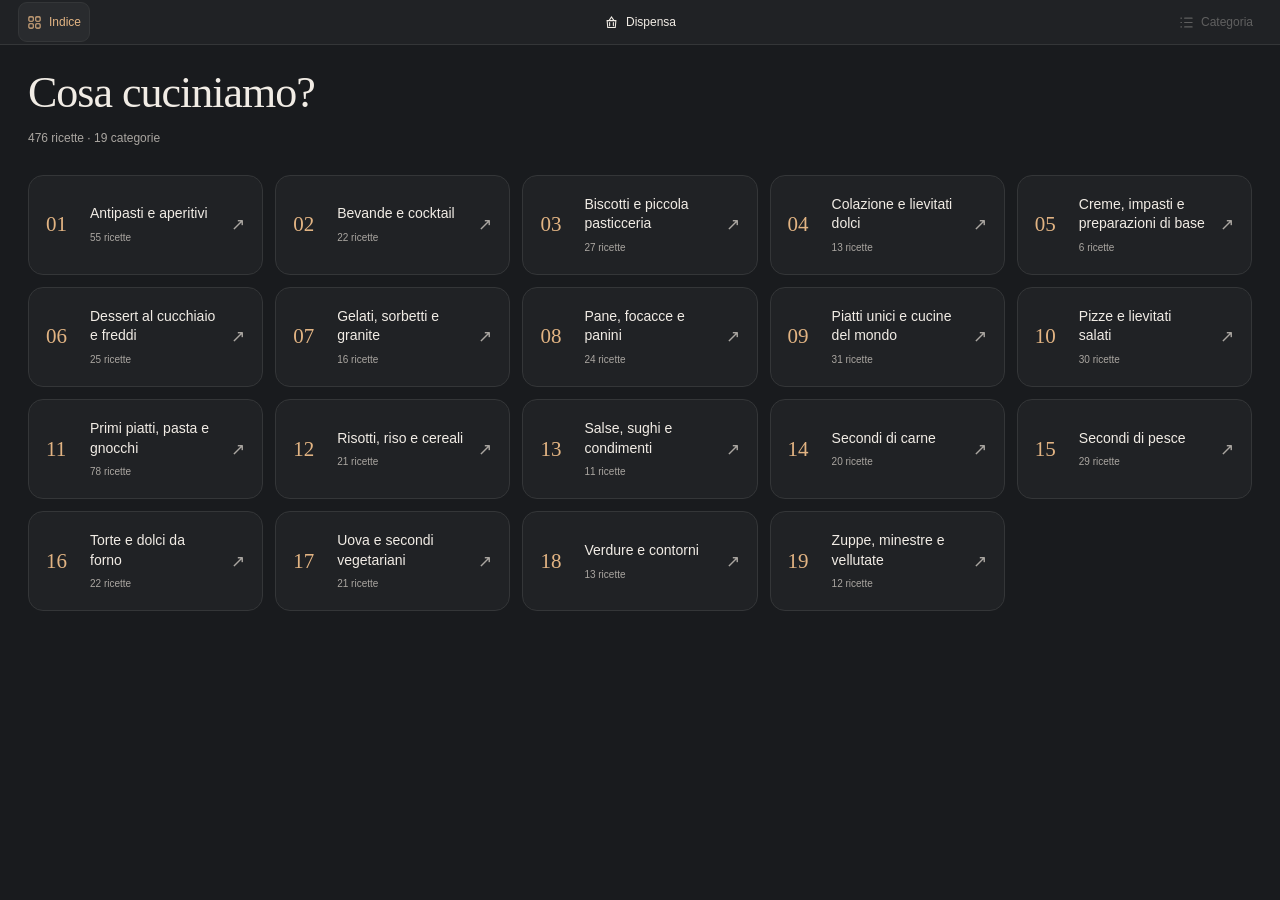
==== index.html @ 8f4fbf49 "Integrate 14 reviewed editorial histories into Sapore without changing photo mappings or recipes" ====
<!DOCTYPE html><html lang="it"><head><meta charset="utf-8"><meta name="viewport" content="width=device-width, initial-scale=1, viewport-fit=cover"><meta name="theme-color" content="#191b1e"><title>Sapore · Ricettario</title><style>
:root{color-scheme:dark;--ink:#f1ece5;--muted:#aaa6a1;--accent:#e2b483;--paper:#191b1e;--panel:#202225;--line:#343638;--soft:#292b2e}*{box-sizing:border-box}html,body{margin:0;min-height:100%;font-family:ui-sans-serif,-apple-system,BlinkMacSystemFont,"Segoe UI",sans-serif;color:var(--ink);background:var(--paper)}button,input{font:inherit}button{cursor:pointer}button,a,input{-webkit-tap-highlight-color:transparent;touch-action:manipulation}button:focus-visible,input:focus-visible,a:focus-visible{outline:2px solid var(--accent);outline-offset:4px}button:disabled{cursor:default;opacity:.3}[hidden],.hidden{display:none!important}a{color:inherit}
.app{max-width:1280px;margin:auto;min-height:100dvh}.top{position:sticky;top:0;z-index:20;background:var(--panel);border-bottom:1px solid var(--line);padding:4px max(18px,env(safe-area-inset-right)) 4px max(18px,env(safe-area-inset-left));padding-top:max(4px,env(safe-area-inset-top))}.headerActions{display:flex;align-items:center;justify-content:space-between;gap:12px}.top button{display:flex;align-items:center;justify-content:center;gap:7px;min-height:42px;padding:7px 11px;border:1px solid transparent;border-radius:9px;color:var(--ink);background:transparent;font-size:12px}.top button:hover,.top button[aria-pressed=true]{background:var(--soft);border-color:var(--line)}.top button[aria-pressed=true]{color:var(--accent)}.top button svg{width:15px;height:15px;flex-shrink:0}.stage{padding:20px max(28px,env(safe-area-inset-right)) max(28px,env(safe-area-inset-bottom)) max(28px,env(safe-area-inset-left))}.small,.notice{font-size:12px;line-height:1.6;color:var(--muted)}
.index{padding:12px 0}.indexTop{display:flex;align-items:center;justify-content:space-between;gap:14px}.index h2,.pantry h2,.story h2,.welcome h2{font-family:Georgia,"Times New Roman",serif;font-weight:400;line-height:1.1;letter-spacing:-1px;font-size:clamp(28px,4vw,44px);margin:0}.count{font-family:ui-sans-serif,system-ui,sans-serif;font-size:11px;color:var(--muted);letter-spacing:0;white-space:nowrap;margin-left:8px}.categoryIntro{margin:12px 0 26px}.categoryGrid{display:grid;grid-template-columns:repeat(auto-fit,minmax(220px,1fr));gap:12px}.categoryCard{display:flex;align-items:center;gap:14px;min-height:100px;padding:19px 17px;border:1px solid var(--line);border-radius:15px;background:var(--panel);color:var(--ink);text-align:left}.categoryCard:hover{background:var(--soft);border-color:#78614b}.catNumber{flex:0 0 30px;color:var(--accent);font-family:Georgia,serif;font-size:21px}.catLabel{flex:1;font-size:14px;line-height:1.4;font-weight:500}.categoryCard small{display:block;margin-top:7px;color:var(--muted);font-size:10px;font-weight:400}.catArrow{font-size:17px;color:var(--muted)}.indexTop button{border:1px solid var(--line);background:var(--panel);color:var(--ink);border-radius:9px;min-height:42px;padding:8px 12px;font-size:12px}.search{width:100%;margin:20px 0 14px;border:1px solid var(--line);border-radius:11px;padding:13px 15px;min-height:44px;font-size:14px;color:var(--ink);background:var(--panel)}input::placeholder{color:var(--muted)}.results{display:grid;grid-template-columns:repeat(2,minmax(0,1fr));gap:8px}.results button{display:flex;justify-content:space-between;align-items:center;gap:12px;min-height:49px;padding:13px 15px;text-align:left;border:1px solid var(--line);border-radius:11px;background:var(--panel);color:var(--ink);font-size:13px;line-height:1.45}.results button:hover{background:var(--soft);border-color:#78614b}.results button span{color:var(--accent);font-size:20px}
.recipeNav{display:grid;grid-template-columns:minmax(0,1fr) auto minmax(0,1fr);gap:10px;align-items:center;margin:0 0 22px}.recipeNav button{display:flex;align-items:center;gap:10px;min-width:0;min-height:42px;border:1px solid var(--line);border-radius:10px;background:var(--panel);color:var(--ink);padding:6px 11px;text-align:left}.recipeNav button:last-child{justify-content:flex-end;text-align:right}.recipeNav button:hover:not(:disabled){background:var(--soft);border-color:#78614b}.navArrow{font-size:20px;color:var(--accent)}.navText{min-width:0}.recipeNav small{display:block;font-size:9px;color:var(--muted)}.recipeNav strong{display:block;font-size:11px;font-weight:500;overflow:hidden;white-space:nowrap;text-overflow:ellipsis;margin-top:3px}.recipePosition{font-size:10px;color:var(--muted);white-space:nowrap;font-variant-numeric:tabular-nums}
.recipe{display:grid;grid-template-columns:minmax(0,1.6fr) minmax(290px,1fr);gap:40px;padding:12px 8px 0;align-items:start}.recipeMain{grid-column:1;grid-row:1;min-width:0}.recipeAside{grid-column:2;grid-row:1;min-width:0}.recipeHeader{padding:2px 0 22px;margin-bottom:22px;border-bottom:1px solid var(--line)}.category{font-size:10px;letter-spacing:.15em;text-transform:uppercase;color:var(--accent);font-weight:500;line-height:1.5}.recipeHeader h2{font-family:Georgia,"Times New Roman",serif;font-size:clamp(31px,3.2vw,43px);font-weight:400;line-height:1.08;letter-spacing:-1.3px;margin:12px 0 18px;overflow-wrap:break-word;text-wrap:balance}.recipeFacts{display:flex;flex-wrap:wrap;gap:6px 15px;font-size:11px;line-height:1.55}.actions{display:flex;gap:6px;flex-wrap:wrap;margin-top:15px}.actions button,.actions a{display:inline-flex;align-items:center;justify-content:center;min-height:36px;border:1px solid var(--line);border-radius:8px;background:transparent;color:var(--muted);padding:6px 9px;font-size:10px;text-decoration:none}.actions button:hover,.actions a:hover{background:var(--soft);color:var(--ink)}.ingredients{background:var(--panel);border:1px solid var(--line);padding:20px 23px;border-radius:16px}.recipe h3{font-size:13px;font-weight:500;margin:0 0 17px;padding-bottom:13px;border-bottom:1px solid var(--line)}.ing{border-bottom:1px solid var(--line);padding:11px 0;font-size:13px;line-height:1.55;overflow-wrap:break-word}.ing:last-child{border:0}.ingQuantity{color:var(--accent);font-weight:550;font-variant-numeric:tabular-nums}.ingSection{font-size:10px;letter-spacing:.09em;text-transform:uppercase;color:var(--accent);margin:23px 0 6px;padding-bottom:8px;border-bottom:1px solid #6c5946;font-weight:500;line-height:1.5}.ingSection:first-of-type{margin-top:12px}.step{display:grid;grid-template-columns:26px minmax(0,1fr);gap:12px;align-items:start;font-size:14px;line-height:1.65;margin-bottom:18px;break-inside:avoid}.step:last-child{margin-bottom:0}.step i{display:grid;place-items:center;width:25px;height:25px;border:1px solid #76624d;border-radius:50%;color:var(--accent);font-size:10px;font-style:normal;font-weight:400;margin-top:1px}.step span{overflow-wrap:break-word}.photo{margin-top:28px;overflow:hidden;border-radius:13px;background:var(--soft)}.imageWrap{position:relative;width:100%;aspect-ratio:2.6 / 1;overflow:hidden}.photo img{position:absolute;inset:0;width:100%;height:100%;object-fit:cover;object-position:center 48%;display:block}.emptyPhoto{height:100%;display:flex;align-items:center;justify-content:center;padding:20px;background:linear-gradient(135deg,#292b2e,#202225)}.emptyPhoto a{font-size:12px;color:var(--muted);line-height:1.6;text-align:center;text-decoration-thickness:1px;text-underline-offset:4px}.noPhoto .imageWrap{aspect-ratio:auto;min-height:100px}.noPhoto .emptyPhoto{min-height:100px;padding-bottom:35px}.imageWrap .photoCredit{position:absolute;right:9px;bottom:9px;max-width:calc(100% - 18px);padding:5px 8px;background:#111214bf;border-radius:5px;color:#fff;font-size:9px;line-height:1.4;text-align:right}.photoCredit a{color:inherit;text-decoration:none}
.pantry{background:var(--panel);border:1px solid var(--line);border-radius:17px;padding:clamp(18px,3vw,32px)}.pantry h2{margin-bottom:13px}.pantry input{min-width:0;width:min(75%,460px);border:1px solid var(--line);border-radius:10px;padding:12px;min-height:44px;background:var(--paper);color:var(--ink)}.pantry button{min-height:44px;border:1px solid var(--line);border-radius:10px;padding:10px 13px;background:var(--soft);color:var(--ink);font-size:12px}.pantry #addIngredient{background:var(--accent);color:#191b1e;border-color:var(--accent)}.pantry .match{display:block;width:100%;text-align:left;margin-top:8px;background:var(--paper);color:var(--ink);min-height:48px;line-height:1.5}.pantry .match:hover{background:var(--soft)}.pantry .pill{display:inline-block;color:var(--accent);margin:3px;padding:7px 10px;font-size:12px}.story,.welcome{display:flex;flex-direction:column;align-items:center;justify-content:center;min-height:60dvh;text-align:center;padding:30px;background:var(--panel);border:1px solid var(--line);border-radius:17px;gap:14px}.story p,.welcome p{max-width:600px;font-size:14px;line-height:1.7;color:var(--muted)}.story button,.story a,.primaryButton{min-height:42px;background:var(--soft);color:var(--ink);border:1px solid var(--line);border-radius:10px;padding:10px 14px;text-decoration:none;font-size:12px}
@media(max-width:760px){.stage{padding:14px max(14px,env(safe-area-inset-right)) max(24px,env(safe-area-inset-bottom)) max(14px,env(safe-area-inset-left))}.top{padding-left:max(10px,env(safe-area-inset-left));padding-right:max(10px,env(safe-area-inset-right))}.index h2{font-size:31px}.indexTop{flex-wrap:wrap}.categoryIntro{margin:11px 0 20px}.categoryGrid{grid-template-columns:repeat(2,minmax(0,1fr));gap:9px}.categoryCard{display:grid;grid-template-columns:minmax(0,1fr) auto;align-items:start;gap:9px;padding:14px;min-height:126px;border-radius:13px}.catNumber{grid-column:1;font-size:21px}.catLabel{grid-column:1/-1;grid-row:2;font-size:12px}.catArrow{grid-column:2;grid-row:1;font-size:16px}.categoryCard small{font-size:10px;margin-top:5px}.results{grid-template-columns:1fr}.recipe{display:flex;flex-direction:column;gap:25px;padding:7px 4px 0}.recipeAside,.recipeMain{width:100%}.recipeHeader{padding:0 0 20px;margin-bottom:21px}.recipeHeader h2{font-size:36px;margin:11px 0 16px;letter-spacing:-1px;text-wrap:initial}.recipeFacts{font-size:12px;gap:6px 13px}.ingredients{padding:20px}.ing{font-size:14px;padding:12px 0}.recipe h3{font-size:14px}.step{font-size:15px;line-height:1.65;margin-bottom:21px}.recipeNav{gap:7px;margin-bottom:17px}.recipeNav button{padding:6px 9px;gap:6px}.recipeNav strong{font-size:10px}.recipeNav small{font-size:9px}.navArrow{font-size:18px}.recipePosition{font-size:9px}.imageWrap{aspect-ratio:1.25 / 1}.photo{margin-top:25px}.actions button,.actions a{min-height:40px;font-size:11px;padding:7px 11px}.pantry h2{font-size:30px}}
@media(prefers-reduced-motion:no-preference){button,a{transition:background .15s,border-color .15s}}

/* Compact Notte navigation and recipe header. */
.headerActions{display:grid;grid-template-columns:repeat(3,minmax(0,1fr));gap:4px}.headerActions #indexToggle{justify-self:start}.headerActions #pantryToggle{justify-self:center}.headerActions #categoryToggle{justify-self:end}.top{padding-bottom:2px;padding-top:max(2px,env(safe-area-inset-top))}.top button{padding:5px 8px;min-height:40px}.stage{padding-top:12px}.recipeNav{margin-bottom:12px}.recipe{padding-top:4px}.recipeHeader{padding:0 0 14px;margin-bottom:14px}.recipeHeader h2{margin:8px 0 12px}.step{padding-bottom:16px;margin-bottom:16px;border-bottom:1px solid var(--line)}.step:last-child{border-bottom:0;padding-bottom:0;margin-bottom:0}
@media(max-width:760px){.stage{padding-top:10px}.recipeNav{margin-bottom:12px}.recipe{padding-top:0;gap:22px}.recipeHeader{padding-bottom:14px;margin-bottom:15px}.recipeHeader h2{margin:8px 0 12px;font-size:34px}.step{padding-bottom:18px;margin-bottom:18px}.top button{font-size:12px;gap:5px;padding:5px 6px}}

@media print{@page{size:A4 landscape;margin:10mm}:root{color-scheme:light;--ink:#202125;--muted:#505050;--accent:#6c451f;--paper:#fff;--panel:#fff;--line:#ddd;--soft:#fff}html,body,.app,.stage{background:#fff!important;color:#202125!important;min-height:0!important;height:auto!important;overflow:visible!important}.top,.recipeNav,.actions,.photoCredit{display:none!important}.stage{padding:0!important}.recipe{display:grid!important;grid-template-columns:minmax(0,1.6fr) minmax(0,1fr)!important;gap:8mm;padding:0!important}.recipeAside{grid-column:2!important;grid-row:1!important}.recipeMain{grid-column:1!important;grid-row:1!important}.recipeHeader h2{font-size:25px}.ingredients{padding:4mm}.step{font-size:11px;margin-bottom:4mm;break-inside:avoid}.step i{width:21px;height:21px}.ing{font-size:11px;padding:5px 0}.recipe h3{font-size:12px}.photo{max-height:65mm;break-inside:avoid}.imageWrap{height:60mm;aspect-ratio:auto}.photo img{object-fit:contain}.noPhoto{display:none}}

/* Reading order: phone title/photo/ingredients; tablet left card/right method. */
.recipe{grid-template-columns:minmax(0,1fr) minmax(0,1.45fr);gap:32px}.recipeAside{grid-column:1;grid-row:1;display:flex;flex-direction:column}.recipeMain{grid-column:2;grid-row:1}.recipeAside .recipeHeader{order:0}.recipeAside .ingredients{order:1}.recipeAside .photo{order:2;margin-top:20px}.recipeAside .imageWrap{aspect-ratio:4 / 3}.recipeAside .noPhoto .imageWrap{aspect-ratio:auto}.recipeHeader h2{font-size:clamp(30px,3vw,40px)}
@media(min-width:761px) and (max-width:1100px){.stage{padding-left:22px;padding-right:22px}.recipe{grid-template-columns:minmax(0,0.9fr) minmax(0,1.35fr);gap:26px;padding-left:0;padding-right:0}.recipeHeader h2{font-size:32px;line-height:1.08}.recipeFacts{font-size:11px;gap:5px 12px}.ingredients{padding:16px 18px}.ing{padding:9px 0;font-size:13px}.step{font-size:14px;line-height:1.6;gap:10px}.recipeAside .photo{margin-top:16px}.recipeAside .imageWrap{aspect-ratio:16 / 10}}
@media(max-width:760px){.recipe{gap:22px}.recipeAside .recipeHeader{order:0}.recipeAside .photo{order:1;margin:0 0 16px}.recipeAside .ingredients{order:2}.recipeAside .imageWrap{aspect-ratio:4 / 3}.recipeAside .noPhoto .imageWrap{aspect-ratio:auto}.recipeHeader h2{font-size:34px}.categoryCard .catNumber,.categoryCard .catArrow{display:none}.categoryCard{display:flex;align-items:center;min-height:84px;padding:15px}.categoryCard .catLabel{font-size:13px;line-height:1.4}.categoryCard small{margin-top:7px;font-size:11px}}
@media print{.recipe{grid-template-columns:minmax(0,1fr) minmax(0,1.45fr)!important}.recipeAside{grid-column:1!important}.recipeMain{grid-column:2!important}.recipeAside .photo{order:2}.recipeAside .ingredients{order:1}}
</style></head><body><div class="app" id="app"><header class="top"><nav class="headerActions" aria-label="Navigazione principale"><button id="indexToggle" aria-pressed="false"><svg viewBox="0 0 24 24" fill="none" stroke="currentColor" stroke-width="1.7" aria-hidden="true"><rect x="3" y="3" width="7" height="7" rx="1.5"/><rect x="14" y="3" width="7" height="7" rx="1.5"/><rect x="3" y="14" width="7" height="7" rx="1.5"/><rect x="14" y="14" width="7" height="7" rx="1.5"/></svg>Indice</button><button id="pantryToggle" aria-pressed="false"><svg viewBox="0 0 24 24" fill="none" stroke="currentColor" stroke-width="1.7" stroke-linecap="round" aria-hidden="true"><path d="M5 9h14l-1 11H6L5 9Z M8 9l4-6 4 6 M9 12v5 M15 12v5"/></svg>Dispensa</button><button id="categoryToggle" aria-label="Torna alla categoria" disabled><svg viewBox="0 0 24 24" fill="none" stroke="currentColor" stroke-width="1.7" stroke-linecap="round" aria-hidden="true"><path d="M9 5h12M9 12h12M9 19h12M3 5h1M3 12h1M3 19h1"/></svg>Categoria</button></nav></header><main id="stage" class="stage" aria-live="polite"></main></div>
<script>const RECIPES=[{"id":"GZ-03895","name":"Albicocche in sfoglia","category":"Antipasti e aperitivi","serves":"6 pezzi","prep":"10 min","cook":"18 min","rest":"","ingredients":["Albicocche 6","pasta sfoglia rotonda 230 g","scamorza 30 g.\nPER FINIRE: tuorlo 1","latte intero 10 g","semi di lino 1 cucchiaino","pepe rosa in grani 1 cucchiaino."],"steps":["Tagliare la scamorza a cubetti. Lavare le albicocche, asciugarle, dividerle a metà e togliere il nocciolo.","Ricavare sei dischi di pasta sfoglia di circa 10 cm di diametro.","Sistemare metà albicocca al centro di ogni disco, riempire la cavità con scamorza e richiudere con l'altra metà.","Avvolgere ciascun frutto nella sfoglia sigillando le giunzioni, disporre su una teglia con carta forno e spennellare con tuorlo e latte.","Praticare piccoli fori in superficie, cospargere con semi di lino e pepe rosa e cuocere in forno statico a 200 °C per 15–18 minuti, fino a doratura."],"photo":"","source":"https://www.giallozafferano.com/recipes/apricots-in-puff-pastry.html","pdfPage":10,"description":"Un antipasto accattivante e insolito che racchiude al suo interno un segreto di formaggio filante... lasciatevi stupire dalle albicocche in sfoglia!"},{"id":"GZ-00002","name":"Antipasto crudo e avocado","category":"Antipasti e aperitivi","serves":"12 pezzi","prep":"15 min","cook":"15 min","rest":"","ingredients":["Avocado sodi 2","farina di ceci 50 g","farina 00 50 g","lievito istantaneo salato 1/4 cucchiaino","acqua 120 g","sale 5 g","prosciutto crudo 12 fette","marmellata di arance 2 cucchiai."],"steps":["Riunire le due farine, il lievito e il sale; incorporare l’acqua a filo lavorando con una frusta fino a ottenere una pastella uniforme.","Cuocere dodici piccoli blinis in padella antiaderente, circa 2–3 minuti per lato, e tenerli da parte.","Tagliare gli avocado a fettine sottili; per ogni pezzo sovrapporre e avvolgere circa dieci fettine formando una rosa.","Disporre su ogni blinis una fetta di prosciutto e una rosa di avocado. Servire con la marmellata di arance leggermente lavorata."],"photo":"","source":"https://ricette.giallozafferano.it/Antipasto-crudo-e-avocado.html","pdfPage":11,"description":"Stuzzicate l'appetito dei vostri ospiti con un accattivante finger food dai sapori esotici che li conquisterà al primo morso: antipasto crudo e avocado!"},{"id":"GZ-00003","name":"Arancini al ragù bianco","category":"Antipasti e aperitivi","serves":"12 pezzi","prep":"60 min","cook":"45 min","rest":"raffreddamento riso circa 2 ore","ingredients":["RISO: riso Vialone Nano 500 g","acqua 1200 g","caciocavallo grattugiato 100 g","burro 30 g","zafferano 0,45 g","sale fino q.b.\nRAGÙ: manzo macinato 50 g","maiale macinato 50 g","piselli 80 g","sedano 1 costa","carota 1","cipolla dorata 1","Parmigiano Reggiano 50 g","vino bianco 40 g","olio EVO, sale e pepe q.b.\nRIPIENO: caciocavallo a cubetti 50 g.\nPASTELLA: farina 00 200 g","acqua fredda 340 g","sale 1 pizzico.\nPANATURA: pangrattato q.b.","olio di arachidi q.b."],"steps":["Lessare il riso nell'acqua salata fino ad assorbimento; condirlo con zafferano sciolto in poca acqua calda, burro e caciocavallo grattugiato.","Stendere il riso su un vassoio, coprirlo e lasciarlo raffreddare completamente per circa due ore.","Rosolare sedano, carota e cipolla tritati; unire le carni, sfumare con il vino e cuocere dolcemente. A metà cottura aggiungere i piselli; alla fine incorporare il Parmigiano e raffreddare.","Con le mani inumidite formare una cavità nel riso, inserire ragù e cubetti di caciocavallo, richiudere e modellare a punta.","Mescolare farina, acqua fredda e sale in una pastella liscia. Rivestire ogni arancino e poi passarlo nel pangrattato.","Friggere pochi pezzi per volta in olio a circa 170 °C, scolare su carta assorbente e servire caldi."],"photo":"","source":"https://www.giallozafferano.com/recipes/white-ragu-arancini.html","pdfPage":12,"description":"La newsletter presenta questo piatto, ma non ne conserva una descrizione completa. La fonte è disponibile tramite il collegamento qui sotto"},{"id":"GZ-00005","name":"arancini di riso","category":"Antipasti e aperitivi","serves":"Circa 12 arancini","prep":"60 min","cook":"50 min","rest":"Circa 2 h di raffreddamento del riso","ingredients":["Riso Vialone Nano 500 g","Acqua 1,25 l, per il riso","Caciocavallo stagionato grattugiato 100 g","Burro 30 g","Zafferano 0,15 g","Sale grosso 1 cucchiaio","Carne macinata di maiale 150 g, per il ragù","Passata di pomodoro 200 g","Piselli 80 g","Cipolla bianca 50 g","Vino rosso 50 g","Olio extravergine d’oliva q.b.","Sale fino q.b.","Pepe nero q.b.","Caciocavallo fresco 50 g, per il ragù","Prosciutto cotto 120 g, per il ripieno bianco","Mozzarella 120 g, per il ripieno bianco","Farina 00 200 g, per la pastella","Acqua 350 g, per la pastella","Sale fino 1 pizzico, per la pastella","Pangrattato 200 g","Olio di semi 3 l, per friggere"],"steps":["Cuoci il riso in acqua salata finché il liquido viene assorbito; verso fine cottura unisci lo zafferano.","Manteca con burro e caciocavallo stagionato, poi stendi su un vassoio e fai raffreddare completamente.","Per il ragù, rosola cipolla e macinato nell’olio, sfuma col vino, aggiungi passata e piselli e cuoci finché il sugo è denso.","Taglia a cubetti mozzarella, prosciutto e caciocavallo fresco.","Con mani inumidite forma cavità in porzioni di riso; farcisci metà con prosciutto e mozzarella e metà con ragù e caciocavallo.","Chiudi bene e modella i pezzi; prepara una pastella fluida con farina, acqua e un pizzico di sale.","Immergi gli arancini nella pastella, ricoprili di pangrattato e friggi pochi pezzi alla volta a 160–170 °C fino a doratura."],"photo":"https://commons.wikimedia.org/wiki/Special:FilePath/Arancini_.jpg","source":"https://www.giallozafferano.com.br/receitas/Arancini-de-arroz.html","pdfPage":13,"description":"La newsletter presenta questo piatto, ma non ne conserva una descrizione completa. La fonte è disponibile tramite il collegamento qui sotto","photoCreditUrl":"https://commons.wikimedia.org/wiki/File:Arancini_.jpg","photoAuthor":"AndreaTartaglia","photoLicense":"CC BY-SA 4.0","photoIllustrative":true},{"id":"GZ-00076","name":"Arancini di riso al pistacchio","category":"Antipasti e aperitivi","serves":"12 arancini","prep":"Non precisato nella fonte consultata","cook":"Risotto circa 18-20 min; frittura a 170 °C (durata non precisata)","rest":"","ingredients":["Risotto: riso Carnaroli 300 g | scalogno 50 g | olio EVO 30 g | vino bianco 50 g | brodo vegetale 800 g | zafferano 1 bustina | Grana Padano DOP 65 g | sale e pepe q.b. || Ripieno: burro 15 g | farina 00 15 g | latte intero 150 g | noce moscata e sale q.b. | granella di pistacchi 30 g | caciocavallo 55 g || Panatura/frittura: farina 00 130 g | acqua 195 g | pangrattato 150 g | olio di arachide 800 g | sale q.b. || Finitura: farina di pistacchi 10 g"],"steps":["Preparare il brodo e tenerlo caldo. Ammorbidire lo scalogno tritato nell'olio, tostare il riso e sfumare con il vino. | 2. Cuocere il risotto aggiungendo il brodo gradualmente; verso la fine incorporare lo zafferano sciolto in poco brodo e il Grana. Stendere il riso su un vassoio e raffreddarlo completamente. | 3. Per il ripieno, ottenere una besciamella densa con burro, farina e latte caldo, insaporendo con sale e noce moscata; farla raffreddare. | 4. Dividere il caciocavallo in piccoli cubetti. Appiattire circa 75 g di riso per pezzo e inserire al centro besciamella, pistacchi tritati e formaggio. Chiudere con cura formando 12 sfere. | 5. Mescolare farina, acqua e sale per ottenere una pastella fluida e omogenea; passarvi gli arancini e rivestirli di pangrattato. | 6. Friggere pochi pezzi per volta in olio di arachide a circa 170 °C fino a doratura; sgocciolare su carta assorbente. | 7. Terminare con farina di pistacchi e servire caldi."],"photo":"","source":"https://ricette.giallozafferano.it/Arancini-di-riso-al-pistacchio.html","pdfPage":14,"description":"Gli arancini di riso al pistacchio sono una variante del classico street food siciliano con una fragrante panatura dorata e un cuore avvolgente e cremoso!"},{"id":"GZ-00078","name":"Arancini di spaghetti","category":"Antipasti e aperitivi","serves":"20 arancini","prep":"60 min","cook":"60 min","rest":"","ingredients":["Pasta: spaghetti 500 g","burro 35 g","tuorli 3","Grana Padano DOP 250 g","zafferano 1 bustina","olio EVO q.b.","sale q.b.","pepe q.b. Ragù: burro 25 g","manzo macinato 200 g","cipolla bianca 1/2","olio EVO q.b.","pepe q.b.","piselli surgelati 100 g","concentrato di pomodoro 40 g","sale q.b.","scamorza 100 g","vino rosso 100 ml. Pastella: pangrattato 500 g","farina 00 150 g","acqua 360 g","sale 1 pizzico. Frittura: olio di arachidi q.b."],"steps":["Per il ragù, stufare la cipolla nel burro e olio, rosolare la carne, sfumare con il vino e aggiungere il concentrato diluito; cuocere circa venti minuti, poi unire i piselli e far raffreddare.","Lessare gli spaghetti, colorarli con zafferano sciolto in acqua di cottura, scolarli e raffreddarli.","Condirli con burro, Grana, tuorli, sale e pepe; tagliarli grossolanamente e farli rassodare in frigorifero, preferibilmente una notte.","Modellare porzioni di spaghetti a pallina, farcirle con ragù e cubetti di scamorza, quindi chiuderle e raffreddarle ancora dieci minuti.","Mescolare farina, acqua e sale per una pastella; passarvi gli arancini e poi nel pangrattato.","Friggere in olio caldo per circa 5-6 minuti, finché sono dorati, e scolare."],"photo":"https://www.giallozafferano.com.br/images/142-14218/arancini-de-espaguete_1200x800.jpg","source":"https://www.giallozafferano.com.br/receitas/arancini-de-espaguete.html","pdfPage":15,"description":"Gli arancini di spaghetti sono una gustosa alternativa ai classici arancini di riso, preparati con spaghetti e un gustoso ripieno di ragÄ± e scamorza. <http://ricette.giallozafferano.it/Arancini-di-spaghetti.html>"},{"id":"GZ-01802","name":"Asparagi in sfoglia con crudo","category":"Antipasti e aperitivi","serves":"4 persone","prep":"30 min","cook":"25 min","rest":"","ingredients":["Asparagi 800 g","Pasta sfoglia 250 g","Prosciutto crudo 8 fette","Grana Padano DOP a scaglie 30 g","Uova 1."],"steps":["Eliminare le estremità dure degli asparagi e pulire i gambi. Legarli a mazzetto e lessarli in acqua salata per 8–10 minuti, lasciandoli ancora consistenti. Scolare e asciugare.","Stendere la sfoglia e tagliarla in otto strisce larghe circa tre centimetri.","Distribuire le scaglie di Grana sulle fette di prosciutto e avvolgerle attorno agli asparagi.","Arrotolare su ogni porzione una striscia di sfoglia a spirale. Spennellare con l’uovo sbattuto.","Disporre su teglia foderata e cuocere nel forno preriscaldato a 392 °F per circa 15 minuti, finché la sfoglia è dorata. Servire caldi."],"photo":"https://www.giallozafferano.com/images/313-31394/asparagus-in-puff-pastry-with-prosciutto_780x520_wm.jpg","source":"https://www.giallozafferano.com/recipes/asparagus-in-puff-pastry-with-prosciutto.html","pdfPage":16,"description":"La newsletter presenta questo piatto, ma non ne conserva una descrizione completa. La fonte è disponibile tramite il collegamento qui sotto"},{"id":"GZ-01463","name":"Avocado, uova e salmone","category":"Antipasti e aperitivi","serves":"4 persone","prep":"3 min","cook":"10 min","rest":"","ingredients":["Avocado 2","uova medie 4","salmone affumicato 90 g","erba cipollina 6 steli","lime 1","sale fino q.b.","pepe nero q.b.","pepe rosa in grani q.b.","olio EVO q.b."],"steps":["Grattugiare la scorza del lime, tritare l'erba cipollina e tenere da parte.","Dividere gli avocado a metà, togliere il nocciolo e irrorare la polpa con succo di lime; incidere la polpa con un coltellino.","Disporre una porzione di salmone affumicato su ogni mezzo avocado e insaporire con sale, pepe e scorza di lime.","Scaldare poco olio in padella e cuocere le uova al tegamino per circa 2–3 minuti, mantenendo i tuorli interi.","Adagiare un uovo su ogni mezzo avocado e completare con pepe rosa ed erba cipollina; servire subito."],"photo":"https://www.giallozafferano.com/images/328-32820/avocado-eggs-and-salmon_780x520_wm.jpg","source":"https://www.giallozafferano.com/recipes/avocado-eggs-and-salmon.html","pdfPage":17,"description":"Una sfiziosa ricetta per il brunch che può diventare anche un originale antipasto, ideale per fare il pieno di gusto ed energie: avocado, uova e salmone!"},{"id":"GZ-01477","name":"Baccalà in pastella","category":"Antipasti e aperitivi","serves":"4 persone","prep":"10 min","cook":"10 min","rest":"15 min per raffreddare farina e ciotola","ingredients":["Baccalà dissalato 1 filetto","Farina 00 fredda 300 g","Birra ghiacciata 300 g","Paprika dolce 1 cucchiaino","Sale fino ½ cucchiaino","Pepe nero q.b.","Per la salsa: maionese 50 g","Ketchup 30 g","Senape 1 cucchiaino","Cetriolini sottaceto 2","Tabasco® q.b."],"steps":["Mettere per 15 minuti in congelatore la ciotola e la farina, così da mantenerle ben fredde.","Preparare la salsa amalgamando maionese, ketchup, cetriolini tritati, senape, un poco del liquido dei cetriolini e Tabasco; conservarla a parte.","Privare il baccalà dissalato della pelle e tagliarlo in cubi di circa 4 cm.","Mescolare farina, sale, pepe e paprika; versare lentamente la birra molto fredda, lavorando con una frusta fino a ottenere una pastella liscia.","Scaldare l'olio per friggere a 180 °C, immergere pochi cubi alla volta nella pastella e friggerli per circa 5-8 minuti, finché dorati.","Scolare su carta assorbente, salare a piacere e servire subito con la salsa preparata."],"photo":"https://www.giallozafferano.it/images/234-23496/Baccala-in-pastella_450x300.jpg","source":"https://ricette.giallozafferano.it/Baccala-in-pastella.html","pdfPage":18,"description":"La newsletter presenta questo piatto, ma non ne conserva una descrizione completa. La fonte è disponibile tramite il collegamento qui sotto"},{"id":"GZ-01480","name":"Baccalà mantecato alla veneziana","category":"Antipasti e aperitivi","serves":"4 persone","prep":"30 min","cook":"30 min","rest":"","ingredients":["Stoccafisso già ammollato 800 g; Olio di semi di girasole 500 g; Alloro 2 foglie; Sale fino q.b.; Pepe nero q.b.\nPER GUARNIRE: Prezzemolo q.b.; Pepe nero q.b."],"steps":["Sciacquare più volte lo stoccafisso ammollato, eliminare le spine e tagliarlo in grossi pezzi.","Trasferirlo in una casseruola con l’alloro e acqua fredda sufficiente a coprirlo.","Portare a ebollizione, schiumare e cuocere per circa 30 minuti, finché il pesce tende a sfaldarsi.","Scolare bene e lavorare il pesce ancora caldo in planetaria con la frusta a velocità medio-bassa.","Versare l’olio di semi a filo, regolando sale e pepe; montare per circa 10 minuti fino a ottenere una crema soffice.","Formare quenelle e servire su crostini di pane o polenta, completando con prezzemolo e pepe."],"photo":"https://www.giallozafferano.es/images/3-350/Bacalao-a-la-crema-a-la-veneciana_1200x800.jpg","source":"https://www.giallozafferano.es/recetas/Bacalao-a-la-crema-a-la-veneciana.html","pdfPage":364,"description":"Il baccalà mantecato alla veneziana è un antipasto tipico, una crema di stoccafisso molto delicata, servita come con crostini di polpenta o pane!"},{"id":"GZ-02318","name":"Barchette di pane ripiene","category":"Antipasti e aperitivi","serves":"8 barchette","prep":"30 min","cook":"15 min (scheda fonte); 25 min (procedimento)","rest":"","ingredients":["Panini multicereali 8","uova 6","ricotta 40 g","Parmigiano Reggiano 20 g","erba cipollina q.b.","sale e pepe q.b.","olio EVO 3 cucchiai","pancetta 70 g","melanzana 140 g","prosciutto cotto 100 g","zucchine 200 g. Per spennellare: uovo 1."],"steps":["Tagliare la parte superiore dei panini e scavare la mollica, lasciando un fondo sufficientemente robusto.","Tagliare zucchina e melanzana a dadini; saltarle in padella con l’olio per circa 10 minuti e lasciarle raffreddare.","Sbattere le sei uova con ricotta, Parmigiano, erba cipollina, ortaggi raffreddati, prosciutto cotto e pancetta a dadini; regolare sale e pepe.","Riempire i panini con il composto senza eccedere con la parte liquida. Spennellare la superficie con l’uovo rimasto.","Cuocere in forno ventilato preriscaldato a circa 175 °C per 25 minuti, finché il ripieno risulta rappreso e dorato. Servire tiepidi o freddi."],"photo":"https://www.giallozafferano.com/images/315-31526/bread-boats-stuffed_780x520_wm.jpg","source":"https://www.giallozafferano.com/recipes/bread-boats-stuffed.html","pdfPage":19,"description":"Le barchette di pane ripiene sono una ricetta golosa e saporita, ottima come contorno o servita ad un aperitivo"},{"id":"GZ-00085","name":"Bicchierini di riso venere e spada","category":"Antipasti e aperitivi","serves":"10 bicchierini","prep":"15 min","cook":"40 min","rest":"","ingredients":["Riso Venere 200 g","pesce spada 250 g","scorza di limone 1","olio EVO q.b.","pepe nero q.b.","sale fino q.b. Crema: porri 100 g","zenzero fresco 20 g","basilico 15 g","olio EVO 30 g","sale fino q.b. Guarnizione: menta q.b.","olio EVO q.b."],"steps":["Lessare il riso Venere in abbondante acqua salata per circa quaranta minuti.","Tagliare porro e zenzero; farli insaporire in un pentolino con poco olio per alcuni minuti, poi frullare con basilico, 30 g d'olio e sale fino a una crema liscia.","Eliminare la pelle del pesce spada, ridurlo a dadini e saltarlo a fuoco vivo con olio per circa cinque minuti, aggiungendo scorza di limone, sale e pepe.","Scolare il riso e condirlo con poco olio e pepe.","In ciascun bicchierino disporre riso, crema di porro e basilico, dadini di spada e un secondo strato di riso; completare con olio e menta."],"photo":"https://www.giallozafferano.com/images/332-33215/venus-rice-and-swordfish-cups_1200x800.jpg","source":"https://www.giallozafferano.com/recipes/venus-rice-and-swordfish-cups.html","pdfPage":20,"description":"Affondate la forchetta strato dopo strato per andare alla scoperta di un conturbante gioco di sapori, aromi e colori... bicchierini di riso venere e spada!"},{"id":"GZ-00007","name":"Bocconcini di prugne e bacon","category":"Antipasti e aperitivi","serves":"8 bocconcini (circa 4 persone)","prep":"5 min","cook":"25 min","rest":"","ingredients":["Prugne secche denocciolate: 8 | Bacon: 8 fette | Salvia fresca: 8 foglie"],"steps":["Stendere le fette di bacon e collocare una prugna denocciolata a un'estremità di ciascuna. | 2. Arrotolare il bacon intorno alla frutta per formare otto involtini compatti. | 3. Disporli separati su una placca foderata di carta forno e cuocere in forno statico preriscaldato a 180 °C per circa 25 minuti, finché il bacon diventa dorato. | 4. Far riposare brevemente fuori dal forno e guarnire con una foglia di salvia per pezzo."],"photo":"https://www.giallozafferano.es/images/152-15269/bocaditos-de-ciruelas-y-bacon_1200x800.jpg","source":"https://ricette.giallozafferano.it/Bocconcini-di-prugne-e-bacon.html","pdfPage":21,"description":"Arrotolare e infornare: bastano due semplici mosse per portare in tavola un antipasto sfizioso dai sapori contrastanti... bocconcini di prugne e bacon!"},{"id":"GZ-00008","name":"Bocconcini di quinoa","category":"Antipasti e aperitivi","serves":"30 bocconcini","prep":"15 min","cook":"25 min (oltre alla cottura della quinoa)","rest":"","ingredients":["Quinoa: 150 g | Zucchine piccole: 2 | Uovo: 1 | Grana Padano DOP grattugiato: 50 g | Scorza grattugiata: 1 limone | Zenzero fresco grattugiato: quanto basta | Sale e pepe: quanto basta"],"steps":["Sciacquare la quinoa sotto acqua fredda per eliminare il retrogusto amaro. Lessarla in acqua leggermente salata secondo la confezione (indicativamente 15-20 minuti), quindi scolarla e raffreddarla. | 2. Grattugiare le zucchine e unirle in una terrina alla scorza di limone e a poco zenzero fresco. | 3. Aggiungere la quinoa cotta, il Grana e l'uovo. Regolare di sale e pepe e mescolare per ottenere un impasto uniforme. | 4. Distribuire circa 20 g di composto per stampino mini-muffin o pirottino piccolo, pressando leggermente. | 5. Cuocere in forno statico già caldo a 180 °C per circa 25 minuti (oppure ventilato a 160 °C per circa 20 minuti) e servire tiepido."],"photo":"https://www.giallozafferano.it/images/28-2817/Bocconcini-di-quinoa_780x520.jpg","source":"https://ricette.giallozafferano.it/Bocconcini-di-quinoa.html","pdfPage":22,"description":"I bocconcini di quinoa con zucchine, zenzero e parmigiano sono un antipasto sfizioso e veloce da preparare, perfetto da gustare nei mesi estivi"},{"id":"GZ-00009","name":"Bocconcini di sfoglia con formaggio e miele","category":"Antipasti e aperitivi","serves":"20 pezzi","prep":"20 min","cook":"10 min","rest":"","ingredients":["Pasta sfoglia tonda: 230 g | Caprino: 80 g | Miele di castagno: 60 g | Timo: q.b. | Olio extravergine di oliva: q.b. | Sale fino e pepe nero: q.b. | Tuorlo: 1 | Latte intero: 1 cucchiaio"],"steps":["Rendere cremoso il caprino mescolandolo con poco olio, sale e pepe.","Dalla sfoglia ricavare 40 dischetti di 3,5 cm; sistemarne 20 su una teglia con carta forno.","Con un coppapasta da 2,5 cm svuotare gli altri 20 dischetti, ottenendo anelli; bucherellare i fondi.","Sbattere tuorlo e latte, spennellare i fondi e sovrapporre a ciascuno un anello.","Distribuire un cucchiaino di caprino al centro di ogni bocconcino; cuocere a 200 °C in forno statico per 10 minuti.","Lasciar intiepidire; aromatizzare il miele con foglioline di timo e distribuirlo al momento del servizio."],"photo":"https://www.giallozafferano.it/images/206-20639/Bocconcini-di-sfoglia-con-formaggio-e-miele_780x520_wm.jpg","source":"https://ricette.giallozafferano.it/Bocconcini-di-sfoglia-con-formaggio-e-miele.html","pdfPage":23,"description":"Un grazioso finger food in perfetto equilibrio fra dolce e salato, ideale per stuzzicare l'appetito... bocconcini di sfoglia con formaggio e miele!"},{"id":"GZ-03967","name":"brandacujun","category":"Antipasti e aperitivi","serves":"4 persone","prep":"20 min","cook":"1 h 30 min","rest":"","ingredients":["Stoccafisso già ammollato 600 g","patate 300 g","olio EVO 100 g","aglio 1 spicchio","prezzemolo 15 g","scorza di limone 1","sale fino q.b.","pepe bianco q.b."],"steps":["Tagliare lo stoccafisso ammollato e le patate sbucciate in pezzi grossi; tritare il prezzemolo.","Mettere pesce e patate in acqua fredda e cuocere per 30–40 minuti, eliminando la schiuma che affiora.","Scolare, lasciar intiepidire, togliere pelle e lische e sfaldare il pesce.","Scaldare una parte dell'olio con l'aglio tritato; aggiungere stoccafisso, patate e prezzemolo.","Coprire e cuocere dolcemente per circa un'ora, scuotendo e ruotando la casseruola ogni 5–7 minuti e versando l'olio restante poco alla volta.","Quando il composto è mantecato, regolare di sale e pepe e completare con la scorza di limone. Servire anche su crostoni."],"photo":"","source":"https://www.giallozafferano.es/recetas/brandacujun.html","pdfPage":865,"description":"Ricetta recuperata e verificata nel ricettario personale; ingredienti e procedimento rielaborati dalla fonte editoriale."},{"id":"GZ-00010","name":"bruschetta caprese","category":"Antipasti e aperitivi","serves":"4 persone","prep":"10 min","cook":"5 min","rest":"","ingredients":["Pane casereccio 4 fette","mozzarella di bufala 250 g","pomodorini 10","olive nere 12","basilico 8 foglie","aglio 1 spicchio","origano 2 pizzichi","olio EVO e sale q.b."],"steps":["Tagliare quattro fette di pane di circa 2 cm e tostarle su entrambi i lati.","Strofinare le fette ancora calde con uno spicchio d’aglio.","Scolare bene la mozzarella e tagliarla a cubetti; dividere i pomodorini in quarti.","Mescolare mozzarella, pomodori e olive con basilico spezzettato, origano, sale e olio.","Distribuire il condimento sul pane e servire subito con un filo d’olio."],"photo":"https://commons.wikimedia.org/wiki/Special:FilePath/Bruschetta_caprese.jpg","source":"https://ricette.giallozafferano.it/Bruschetta-caprese.html","pdfPage":24,"description":"La newsletter presenta questo piatto, ma non ne conserva una descrizione completa. La fonte è disponibile tramite il collegamento qui sotto","photoCreditUrl":"https://commons.wikimedia.org/wiki/File:Bruschetta_caprese.jpg","photoAuthor":"Arnaud 25","photoLicense":"CC BY-SA 4.0","photoIllustrative":true},{"id":"GZ-00011","name":"Bruschetta con fichi e crudo dolce","category":"Antipasti e aperitivi","serves":"4 bruschette","prep":"10 min","cook":"5 min","rest":"","ingredients":["Pane pugliese 200 g (4 fette)","fichi 200 g","prosciutto crudo dolce 100 g (8 fette)","robiola 200 g","erba cipollina 5 fili","miele di acacia 20 g","sale fino q.b.","pepe nero q.b."],"steps":["Affettare il pane in quattro parti uguali e tostarlo su una griglia ben calda da entrambi i lati.","Lavare e tritare l'erba cipollina, unirla alla robiola e insaporire con sale e pepe.","Pulire i fichi, tagliarli a spicchi e spennellarli con il miele; passarli brevemente sulla griglia calda.","Spalmare la crema di robiola sul pane, aggiungere due fette di prosciutto per bruschetta e completare con gli spicchi di fico. Servire subito."],"photo":"https://www.giallozafferano.com/images/359-35904/bruschetta-with-figs-and-sweet-prosciutto_780x520_wm.jpg","source":"https://ricette.giallozafferano.it/Bruschetta-con-fichi-e-crudo-dolce.html","pdfPage":25,"description":"La bruschetta con i fichi e il crudo dolce è un ottimo finger food da proporre per aperitivo, come un facile e veloce antipasto in una cena tra amici"},{"id":"GZ-00089","name":"Budini di riso salati","category":"Antipasti e aperitivi","serves":"12 pezzi","prep":"30 min","cook":"1 h 20 min","rest":"frolla 40 min","ingredients":["PASTA BRISÉE: burro freddo 100 g","farina 00 200 g","acqua ghiacciata 70 ml","sale fino q.b. RISOTTO: riso Carnaroli 300 g","piselli 150 g","prosciutto cotto a cubetti 100 g","Taleggio 100 g","brodo vegetale 500 ml","vino bianco 100 ml","burro 50 g","scalogno 1","concentrato di pomodoro triplo 1 cucchiaio","olio EVO e sale q.b."],"steps":["Sabbiare farina e burro freddo, unire il sale e acqua ghiacciata fino a formare un impasto compatto; avvolgerlo e lasciarlo riposare in frigorifero almeno 40 minuti.","Appassire lo scalogno tritato nell'olio, tostare il riso, sfumare con vino bianco e cuocere aggiungendo gradualmente brodo e concentrato di pomodoro sciolto in poco brodo.","A metà cottura unire i piselli. Mantenere il riso molto al dente, quindi mantecare con burro e Taleggio e incorporare il prosciutto cotto; lasciar raffreddare.","Stendere la brisée a circa 3 mm, ritagliare dischi e rivestire uno stampo da muffin imburrato. Riempire con il risotto e cuocere in forno statico a 175 °C per circa 60 minuti."],"photo":"https://www.giallozafferano.com/images/320-32035/savory-rice-pudding_780x520_wm.jpg","source":"https://www.giallozafferano.com/recipes/savory-rice-pudding.html","pdfPage":26,"description":"I budini di riso sono uno sfizioso antipasto: un guscio croccante di pasta brisè ripieno di risotto al pomodoro arricchito con piselli, prosciutto e taleggio"},{"id":"GZ-00015","name":"Canapè","category":"Antipasti e aperitivi","serves":"30 canapè (10 pane bianco, 20 pane di segale)","prep":"60 min","cook":"5 min","rest":"","ingredients":["Crema gamberi: gamberi 130 g, aglio 1 spicchio, formaggio spalmabile 50 g, olio EVO, basilico facoltativo, sale e pepe q.b. Crema erbe: formaggio spalmabile 60 g, erba cipollina, sale e pepe q.b. Canapè bianchi: pane bianco 90 g, prosciutto cotto 1 fetta, salmone affumicato 40 g, zucchine 8 rondelle, scorza di limone 1, basilico, erba cipollina e pepe q.b. Canapè integrali/segale: pane di segale 150 g, cetriolini 5, gamberi con coda 5, pomodorini 4, salame 2 fette, prosciutto crudo 1 fetta, oliva nera 1, zucchine 10 rondelle, maionese 30 g, basilico q.b."],"steps":["Frullare 60 g di formaggio fresco con erba cipollina e condire; per la seconda crema saltare i gamberi con aglio e olio, poi frullarli con 50 g di formaggio, basilico e pepe.","Tagliare il pane bianco in dieci forme; grigliare brevemente le zucchine e preparare striscioline di salmone e prosciutto.","Assemblare cinque canapè al salmone con crema alle erbe, zucchine e scorza di limone; altri cinque con prosciutto e crema alle erbe.","Ricavare venti basi dal pane di segale. Farcirne cinque con crema di gamberi e gambero intero, cinque con crema di gamberi e zucchine, cinque con crema alle erbe e prosciutto crudo, cinque con maionese e salame.","Decorare con pomodorini, cetriolini, olive e basilico secondo le varianti; mantenere al fresco e servire appena preparati."],"photo":"","source":"https://ricette.giallozafferano.it/Canape.html","pdfPage":27,"description":"I canapè sono deliziose tartine formate da fette di pane o pancarrè, private della crosta, spalmate di burro e farcite con i più svariati ingredienti"},{"id":"GZ-00018","name":"carpaccio di ananas e speck","category":"Antipasti e aperitivi","serves":"4 persone","prep":"20 min","cook":"Non prevista","rest":"","ingredients":["Ananas 1","speck affettato sottile 200 g","origano q.b.","Grana Padano DOP in scaglie 50 g","gelatina d'uva q.b. (accompagnamento)","taralli q.b. (accompagnamento)."],"steps":["Eliminare ciuffo e buccia dell'ananas, poi affettare la polpa molto sottilmente.","Distribuire le fette sui piatti alternandole a quelle di speck.","Ricavare scaglie sottili di Grana Padano e cospargerle sul carpaccio con l'origano.","Servire immediatamente accompagnando con taralli e gelatina d'uva in ciotoline separate."],"photo":"https://www.giallozafferano.com/images/300-30050/pineapple-and-speck-carpaccio_780x520_wm.jpg","source":"https://ricette.giallozafferano.it/Carpaccio-di-ananas-e-speck.html","pdfPage":28,"description":"La newsletter presenta questo piatto, ma non ne conserva una descrizione completa. La fonte è disponibile tramite il collegamento qui sotto"},{"id":"GZ-00022","name":"Chupitos di melone con fagottini di feta","category":"Antipasti e aperitivi","serves":"4 chupitos e 16 fagottini","prep":"20 min","cook":"3 min","rest":"","ingredients":["CHUPITOS: Melone 460 g","Olio extravergine d’oliva 10 g","Sale fino q.b.","Pepe nero q.b.\nFAGOTTINI: Pasta fillo 150 g (4 fogli da 48×34 cm)","Feta 100 g","Pomodorini datterini 80 g","Olive nere 25 g","Cipolla rossa di Tropea 60 g","Erba cipollina q.b.","Olio EVO 10 g","Sale q.b.","Olio di semi di arachide per friggere q.b."],"steps":["Pulire il melone, ridurne la polpa a pezzi e frullarla con l’olio e poco sale. Tenere il composto in frigorifero.","Tritare cipolla ed erba cipollina; tagliare pomodorini e feta a piccoli cubetti, affettare le olive. Unire e condire con olio e poco sale.","Sovrapporre due fogli di pasta fillo e ricavare otto strisce larghe circa 6 cm; inumidirle leggermente.","Mettere un poco di ripieno all’estremità di ogni striscia e ripiegarla più volte a triangolo, sigillando con acqua. Ripetere con gli altri fogli fino a 16 fagottini.","Friggere pochi pezzi per volta in olio a 170–180 °C, circa mezzo minuto per lato. Scolare.","Versare il frullato di melone in quattro bicchierini, pepare e accompagnare con i fagottini caldi."],"photo":"https://www.giallozafferano.it/images/158-15810/Chupitos-di-melone-con-fagottini-di-feta_450x300.jpg","source":"https://ricette.giallozafferano.it/Chupitos-di-melone-con-fagottini-di-feta.html","pdfPage":29,"description":"I chupitos di melone con fagottini di feta sono un modo originale di gustare all'ora dell'aperitivo o come antipasto un nuovo classico dell'estate...melone e feta!"},{"id":"GZ-00023","name":"Crocchette cacio e pepe","category":"Antipasti e aperitivi","serves":"20 crocchette","prep":"20 min","cook":"60 min","rest":"","ingredients":["Patate rosse 1 kg","Pecorino Romano stagionato 100 g","pepe nero in grani 2 cucchiaini","pepe bianco 2 cucchiaini","uovo 1. Panatura: uova 3","pangrattato 100 g. Frittura: olio di semi q.b."],"steps":["Lessare le patate con la buccia per circa 40 minuti, poi scolarle e schiacciarle.","Pestare insieme pepe nero e bianco e grattugiare il pecorino.","Quando le patate sono tiepide, impastarle con pecorino, pepe e un uovo.","Con le mani umide formare una ventina di crocchette cilindriche.","Passarle due volte nell'uovo sbattuto e nel pangrattato per una crosta più consistente.","Friggerne poche alla volta in olio a circa 170 °C per circa tre minuti, scolarle e servire calde."],"photo":"https://www.giallozafferano.fr/images/94-9405/croquettes-cacio-e-pepe_780x520_wm.jpg","source":"https://ricette.giallozafferano.it/Crocchette-cacio-e-pepe.html","pdfPage":30,"description":"Le crocchette cacio e pepe nascono da due delle ricette più amate della nostra cucina e sono perfette da accompagnare a un bicchiere di bollicine!"},{"id":"GZ-00024","name":"Crocchette di prosciutto","category":"Antipasti e aperitivi","serves":"10 crocchette","prep":"25 min","cook":"25 min","rest":"","ingredients":["Prosciutto crudo affettato 160 g","latte intero 500 g","burro 70 g","farina 00 90 g","sale fino 1 cucchiaino","noce moscata 1 cucchiaino","cipolla gialla 1. Per impanare e friggere: uova 3","pangrattato 100 g","olio di semi di girasole q.b."],"steps":["Tritare la cipolla e farla appassire lentamente nel burro per circa dieci minuti.","Tagliare il prosciutto a striscioline, unirlo alla cipolla e cuocere un minuto.","Aggiungere la farina e tostarla per un paio di minuti, poi versare il latte in tre riprese mescolando con cura. Insaporire con noce moscata e sale.","Proseguire finché la besciamella diventa molto densa; stenderla in una teglia, raffreddarla e metterla in frigorifero per almeno due ore.","Dividere il composto in dieci porzioni, modellarle con le mani umide e impanarle con uovo e pangrattato.","Friggere in olio a 170 °C per circa tre minuti, poche crocchette per volta; scolare e servire."],"photo":"https://www.giallozafferano.com/images/341-34186/ham-croquettes_780x520_wm.jpg","source":"https://ricette.giallozafferano.it/Crocchette-di-prosciutto.html","pdfPage":31,"description":"La newsletter presenta questo piatto, ma non ne conserva una descrizione completa. La fonte è disponibile tramite il collegamento qui sotto"},{"id":"GZ-00130","name":"Crocchette di riso al forno","category":"Antipasti e aperitivi","serves":"26 pezzi","prep":"60 min","cook":"50 min","rest":"brodo circa 1 h 30 min","ingredients":["Riso Carnaroli 500 g","scalogno 80 g","olio EVO 30 g","vino bianco 100 g. BRODO: acqua 1 l","carote 100 g","sedano 100 g","cipolle bianche 200 g","pepe nero in grani 10 g. PANATURA: pangrattato 200 g","uova medie 4","sale q.b. RIPIENO: prosciutto cotto 220 g","pisellini 180 g","provola affumicata 150 g."],"steps":["Cuocere un brodo con acqua, sedano, carota, cipolla e pepe per circa 90 minuti, quindi filtrare.","Appassire lo scalogno nell’olio, tostare il riso, sfumare con vino e cuocere aggiungendo brodo caldo; stendere il risotto e raffreddarlo.","Tagliare prosciutto e provola a cubetti e cuocere brevemente i piselli a vapore.","Suddividere il riso freddo in 26 porzioni, schiacciarle, farcirle con prosciutto, piselli e provola e chiuderle a crocchetta.","Passare due volte nelle uova sbattute e nel pangrattato; disporre in teglia con poco olio e cuocere a 200 °C statico per 30–35 minuti, fino a doratura."],"photo":"https://www.giallozafferano.it/images/154-15400/Crocchette-di-riso-al-forno_780x520_wm.jpg","source":"https://ricette.giallozafferano.it/Crocchette-di-riso-al-forno.html","pdfPage":32,"description":"Le crocchette di riso al forno sono un'ottima variante alle solite crocchette fritte, ma in egual modo croccanti. Ideali da servire per un aperitivo o come sfizioso spuntino"},{"id":"GZ-00132","name":"Crocchette di riso giallo con stracchino","category":"Antipasti e aperitivi","serves":"circa 30 crocchette","prep":"30 min","cook":"30 min","rest":"almeno 30 min di raffreddamento","ingredients":["Riso Vialone Nano 200 g","Zafferano in pistilli 0,3 g","Brodo vegetale q.b.","Burro 100 g","Parmigiano Reggiano DOP 100 g","Olio EVO q.b.","Sale fino q.b.","PER IL RIPIENO E LA FRITTURA:","Stracchino 120 g","Uova 2","Panko q.b.","Sale fino q.b.","Olio di semi di girasole q.b."],"steps":["Metti i pistilli di zafferano in infusione in poco brodo vegetale caldo.","Tosta il riso in una casseruola con un filo d’olio, poi cuocilo aggiungendo brodo caldo un mestolo alla volta.","A metà cottura unisci lo zafferano; a fine cottura regola di sale e manteca con burro e Parmigiano.","Allarga il riso su un vassoio e lascialo raffreddare in frigorifero per almeno 30 minuti.","Preleva porzioni di circa 30 g, crea un incavo e farcisci ciascuna con stracchino lavorato a crema.","Chiudi formando palline, passale nelle uova sbattute e poi nel panko.","Friggi poche crocchette alla volta in olio a circa 140 °C fino a doratura; scolale e salale leggermente."],"photo":"","source":"https://www.giallozafferano.com/recipes/yellow-rice-croquettes-with-stracchino.html","pdfPage":93,"description":"Ci siamo ispirati alla tradizione meneghina per realizzare uno sfizioso antipasto dal cuore tenero... crocchette di riso giallo con stracchino!"},{"id":"GZ-00025","name":"Croque monsieur finger food con sfoglia classica","category":"Antipasti e aperitivi","serves":"12 pezzi","prep":"30 min","cook":"25 min","rest":"","ingredients":["Sfoglie croccanti al forno 24","Prosciutto cotto 60 g","Groviera 90 g.\nBESCIAMELLA: Latte intero 250 ml","Burro 25 g","Farina 00 25 g","Sale fino q.b.","Pepe nero q.b.","Noce moscata q.b."],"steps":["Sciogliere il burro, amalgamare la farina e versare gradualmente il latte caldo, mescolando con una frusta. Salare, pepare, profumare con noce moscata e far addensare dolcemente per circa 15 minuti.","Grattugiare il groviera e ridurre il prosciutto in piccoli quadrati.","Condire dodici sfoglie con poca besciamella e formaggio. Sulle altre dodici distribuire besciamella, prosciutto e groviera.","Accoppiare le sfoglie a due a due, con la parte condita rivolta verso l’interno, formando piccoli sandwich.","Sistemare su una teglia rivestita e gratinare a 180 °C o sotto il grill per 1–2 minuti. Servire subito."],"photo":"https://www.giallozafferano.it/images/22-2263/Croque-monsieur-finger-food-con-sfoglia-classica_780x520_wm.jpg","source":"https://ricette.giallozafferano.it/Croque-monsieur-finger-food-con-sfoglia-classica.html","pdfPage":33,"description":"Il croque monsieur finger food con sfoglia classica è uno stuzzichino semplice e gustoso ispirato al sandwich francese"},{"id":"GZ-01559","name":"Crostini con baccalà mantecato","category":"Antipasti e aperitivi","serves":"4 persone","prep":"15 min","cook":"25 min","rest":"","ingredients":["BACCALÀ: baccalà dissalato 300 g","olio EVO 100 g","sale e pepe nero q.b. CROSTINI: pane tipo ciabatta o baguette 8 fette","olio EVO q.b. FINITURA: prezzemolo tritato q.b.","scorza di 1 limone."],"steps":["Immergere il baccalà dissalato in acqua fredda, portare a bollore e cuocere per 15-20 minuti, eliminando la schiuma.","Tagliare e tostare le fette di pane con poco olio in forno ventilato a circa 200 °C.","Scolare il pesce, farlo intiepidire, eliminare pelle e spine e spezzettarlo.","Montare il baccalà con frusta o planetaria aggiungendo l'olio a filo; se serve, regolare la cremosità con poca acqua di cottura. Salare e pepare.","Formare quenelle di crema sui crostini e guarnire con prezzemolo e scorza di limone."],"photo":"https://ptps.stbm.it/t/264azk_large.jpg","source":"https://www.giallozafferano.com/recipes/crostini-with-creamed-salt-cod.html","pdfPage":34,"description":"La newsletter presenta questo piatto, ma non ne conserva una descrizione completa. La fonte è disponibile tramite il collegamento qui sotto"},{"id":"GZ-00133","name":"Crostini rustici di polenta","category":"Antipasti e aperitivi","serves":"12 crostini","prep":"40 min","cook":"40 min","rest":"almeno 1 ora per rassodare","ingredients":["Polenta istantanea 250 g","acqua 1 l","olio EVO 1 cucchiaio","sale q.b. Per salsiccia e stracchino: salamella q.b.","stracchino q.b.","olio EVO q.b. Per cavolo e funghi: cavolo nero q.b.","champignon q.b.","toma q.b.","nocciole q.b.","burro q.b.","aglio 2 spicchi","timo q.b.","sale e olio EVO q.b. Per spinaci: spinaci novelli q.b.","Roquefort q.b.","melagrana q.b.","aglio 1 spicchio","sale e olio EVO q.b."],"steps":["Portare a bollore acqua, olio e sale; versare la farina istantanea mescolando con una frusta e cuocere fino a consistenza. 2. Distribuire la polenta in uno stampo da plumcake unto, livellare e far rassodare almeno un’ora. 3. Nel frattempo rosolare le salamelle; saltare cavolo nero con aglio, funghi con burro/aglio/timo e spinaci con aglio. 4. Sformare la polenta, tagliare 12 fette spesse e spennellarle con olio. Grigliare su entrambi i lati. 5. Comporre tre varianti: salamella con stracchino; spinaci con Roquefort e melagrana; funghi con cavolo, toma e nocciole tostate."],"photo":"https://www.giallozafferano.com/images/285-28595/rustic-polenta-crostini_780x520_wm.jpg","source":"https://www.giallozafferano.com/recipes/rustic-polenta-crostini.html","pdfPage":35,"description":"La newsletter presenta questo piatto, ma non ne conserva una descrizione completa. La fonte è disponibile tramite il collegamento qui sotto"},{"id":"GZ-00026","name":"Crostino vegano","category":"Antipasti e aperitivi","serves":"4 crostini","prep":"20 min","cook":"5 min","rest":"","ingredients":["Pane casereccio 200 g (4 fette)","olio extravergine d'oliva 100 g (per il paté)","tofu 100 g","pistacchi non salati 50 g","basilico 10 g","sale fino q.b.","pomodorini gialli 100 g","olive taggiasche 30 g","carote 80 g","germogli di barbabietola 30 g. Per il pane: origano q.b.","olio EVO q.b. Per guarnire: basilico q.b."],"steps":["Condire il pane con olio e origano e passarlo sotto il grill a 240 °C per circa cinque minuti.","Tagliare il tofu a cubetti, conservandone alcuni per la guarnizione. Frullare il resto con pistacchi, basilico, sale e i 100 g di olio, versato gradualmente, fino a ottenere un paté cremoso.","Ridurre le carote in julienne e dividere i pomodorini gialli a spicchi.","Spalmare il paté sui crostini; distribuire carote, germogli, pomodorini e tofu tenuto da parte.","Completare con olive taggiasche, basilico e poco olio. Servire appena montati."],"photo":"https://www.giallozafferano.com/images/279-27914/Vegan-Crostino_780x520_wm.jpg","source":"https://ricette.giallozafferano.it/antipasto-vegano.html","pdfPage":36,"description":"Il crostino vegano è un antipasto sfizioso con ingredienti insoliti e scenografici che si incontrano in una raffinata girandola di gusto e di colore!"},{"id":"GZ-00028","name":"Fagottini di fiori di zucca","category":"Antipasti e aperitivi","serves":"16 fiori (numero porzioni non esposto)","prep":"40 min","cook":"30 min","rest":"","ingredients":["Fiori di zucca 16","zucchine 3","patate 3","aglio 1 spicchio","origano fresco q.b.","prezzemolo q.b.","olio EVO q.b.","sale fino q.b.","uovo 1","Parmigiano Reggiano 50 g","pangrattato 20 g","provola 50 g."],"steps":["Pulire i fiori eliminando gambo, pistillo e sepali; aprirli in petali. 2. Tagliare a dadini zucchine e patate; far dorare l’aglio nell’olio, unire le verdure, salare e aromatizzare con origano. Cuocere coperto per circa 15 minuti. 3. Eliminare l’aglio, lasciare raffreddare e schiacciare grossolanamente le verdure. 4. Incorporare uovo, Parmigiano, prezzemolo e pangrattato. 5. Formare palline di ripieno attorno a un cubetto di provola; avvolgerle con i petali dei fiori. 6. Adagiare su carta forno, condire con olio e sale e cuocere in forno statico a 200 °C per 15-20 minuti."],"photo":"","source":"https://www.giallozafferano.com/recipes/Zucchini-flower-bundles.html","pdfPage":37,"description":"La newsletter presenta questo piatto, ma non ne conserva una descrizione completa. La fonte è disponibile tramite il collegamento qui sotto"},{"id":"GZ-00030","name":"falafel","category":"Antipasti e aperitivi","serves":"circa 50 pezzi","prep":"30 min","cook":"20 min","rest":"ammollo almeno 12 h; riposo almeno 1 h","ingredients":["Per circa 50 falafel: ceci secchi 500 g","cipolla 1","aglio 1 spicchio","prezzemolo 1 mazzetto","cumino 1 pizzico","sale fino 1 pizzico","pepe nero 1 pizzico. Per friggere: olio di semi di arachide 1 l."],"steps":["Mettere i ceci secchi in ammollo in acqua fredda per almeno 12 ore; scolarli, risciacquarli e asciugarli molto bene.","Frullare i ceci crudi reidratati con cipolla a pezzi, aglio, cumino, sale e pepe fino a ottenere un composto lavorabile.","Tritare il prezzemolo a parte, unirlo al composto, mescolare e compattare in un contenitore; coprire e riposare in frigorifero per almeno un'ora.","Formare circa 50 piccole polpette ben pressate e leggermente appiattite.","Scaldare l'olio a circa 170 °C e friggere pochi falafel per volta finché dorati; scolare e servire subito."],"photo":"https://www.giallozafferano.com/images/276-27604/Chickpea-Falafel_780x520_wm.jpg","source":"https://www.giallozafferano.com/recipes/Chickpea-Falafel.html","pdfPage":38,"description":"La newsletter presenta questo piatto, ma non ne conserva una descrizione completa. La fonte è disponibile tramite il collegamento qui sotto"},{"id":"GZ-01917","name":"Falafel di ceci (Felafel)","category":"Antipasti e aperitivi","serves":"circa 50 pezzi","prep":"30 min","cook":"20 min","rest":"ammollo almeno 12 h; riposo almeno 1 h","ingredients":["Ceci secchi 500 g","cipolla 1","aglio 1 spicchio","prezzemolo 1 mazzetto","cumino 1 pizzico","sale fino 1 pizzico","pepe nero 1 pizzico","PER FRIGGERE: olio di arachide 1 l."],"steps":["Mettere i ceci secchi in ammollo per almeno 12 ore, scolarli e asciugarli con cura.","Frullare i ceci non cotti con cipolla, aglio, cumino, sale e pepe; aggiungere il prezzemolo tritato separatamente e amalgamare.","Compattare il composto in un recipiente, coprire e lasciarlo riposare in frigorifero almeno un'ora.","Formare circa 50 falafel piccoli e leggermente appiattiti; friggerli pochi per volta in olio a 170 °C fino a doratura.","Scolare su carta assorbente e servire caldi."],"photo":"https://www.giallozafferano.com/images/276-27604/Chickpea-Falafel_780x520_wm.jpg","source":"https://www.giallozafferano.com/recipes/Chickpea-Falafel.html","pdfPage":39,"description":"La newsletter presenta questo piatto, ma non ne conserva una descrizione completa. La fonte è disponibile tramite il collegamento qui sotto"},{"id":"GZ-00031","name":"Falafel di fave","category":"Antipasti e aperitivi","serves":"40 falafel","prep":"30 min","cook":"5 min","rest":"","ingredients":["Fave secche 500 g","acqua 35 g","farina 00 20 g","prezzemolo 10 g","cipolla 1","aglio 1 spicchio","sale fino 5 g","cardamomo 2 g","bicarbonato 2 g","cumino 1 g","pepe nero q.b.","olio di arachidi q.b. per friggere."],"steps":["Tenere le fave secche in ammollo per circa dodici ore, quindi scolarle accuratamente.","Frullare le fave con cipolla, aglio e prezzemolo fino a ottenere un composto granuloso e lavorabile.","Incorporare acqua, farina, sale, cardamomo, bicarbonato, cumino e pepe, amalgamando bene.","Modellare circa quaranta piccole polpette con l'apposito stampo o con le mani.","Friggerle in olio di arachidi ben caldo finché sono dorate e croccanti; scolarle e servirle calde."],"photo":"https://www.giallozafferano.de/images/56-5694/falafel-aus-favabohnen_1200x800.jpg","source":"https://ricette.giallozafferano.it/Falafel-di-fave.html","pdfPage":40,"description":"I falafel di fave sono un tipico piatto mediorientale costituito da polpettine di fave speziate fritte in padella"},{"id":"GZ-00032","name":"Falafel di lupini","category":"Antipasti e aperitivi","serves":"16 falafel","prep":"20 min","cook":"10 min","rest":"","ingredients":["Lupini 300 g","pangrattato 80 g","tahina 40 g","uovo 1","semi di sesamo 10 g","cumino in polvere 1/4 cucchiaino","paprika dolce 1/2 cucchiaino","curcuma in polvere 1/2 cucchiaino","prezzemolo q.b.","aneto q.b.","sale fino q.b.","olio di arachidi q.b. per friggere."],"steps":["Frullare i lupini con tahina e spezie fino a ottenere una purea grossolana.","Aggiungere sale, uovo, prezzemolo e aneto tritati; incorporare pangrattato e semi di sesamo.","Lavorare fino a ottenere un impasto uniforme, poi formare circa sedici polpette leggermente schiacciate.","Scaldare l'olio a circa 180 °C e friggere pochi falafel alla volta per circa tre minuti, fino a doratura.","Scolare su carta assorbente e servire caldi."],"photo":"https://www.giallozafferano.com.br/images/301-30131/falafel-de-tremocos_780x520_wm.jpg","source":"https://ricette.giallozafferano.it/Falafel-di-lupini.html","pdfPage":41,"description":"Una sfiziosa variante delle famose polpette speziate mediorientali, ideale da accompagnare con una fresca salsa allo yogurt: falafel di lupini!"},{"id":"GZ-00033","name":"Felafel (Falafel)","category":"Antipasti e aperitivi","serves":"50 pezzi","prep":"30 min","cook":"20 min","rest":"almeno 12 h ammollo e 1 h frigo","ingredients":["Ceci secchi 500 g","cipolla piccola 1","aglio 1 spicchio","prezzemolo 1 mazzetto","cumino in polvere 1 pizzico","sale 1 pizzico","pepe nero 1 pizzico. PER FRIGGERE: olio di semi di arachide 1 l."],"steps":["Lasciare i ceci secchi in acqua fredda per almeno 12 ore; scolarli, risciacquarli e asciugarli molto bene, senza cuocerli.","Tritare ceci, cipolla, aglio, cumino, sale e pepe; aggiungere il prezzemolo tritato separatamente.","Compattare l’impasto in un contenitore, coprire e riposare almeno un’ora in frigorifero.","Formare circa 50 polpettine schiacciate, pressandole accuratamente affinché non si sfaldino.","Friggere poche per volta a circa 170 °C finché dorate, quindi scolare e servire calde."],"photo":"https://ricette.giallozafferano.it/images/ricette/1/102/felafel-falafel_1.jpg","source":"https://ricette.giallozafferano.it/Felafel-Falafel.html","pdfPage":42,"description":"La newsletter presenta questo piatto, ma non ne conserva una descrizione completa. La fonte è disponibile tramite il collegamento qui sotto"},{"id":"GZ-00034","name":"Finger food di cetrioli e hummus","category":"Antipasti e aperitivi","serves":"16 pezzi","prep":"15 min","cook":"5 min","rest":"","ingredients":["Cetrioli 165 g","piadine grandi 2","peperoncino fresco 10 g","finocchietto selvatico q.b. Per l'hummus: ceci precotti sgocciolati 100 g","tahina 30 g","succo di limone 10 g","olio extravergine 10 g","sale fino q.b."],"steps":["Con un coppapasta ricavare sedici dischi dalle piadine e tostarli sulla griglia, circa due minuti da un lato e uno dall'altro.","Affettare il cetriolo con la buccia in rondelle spesse circa un centimetro.","Frullare ceci, tahina, succo di limone, olio e sale fino a ottenere una crema liscia.","Privare il peperoncino dei semi e tritarlo finemente.","Disporre su ogni disco di piadina una rondella di cetriolo, un cucchiaino di hummus, poco peperoncino e un ciuffetto di finocchietto. Servire subito."],"photo":"https://www.giallozafferano.com/images/335-33588/cucumber-and-hummus-finger-food_780x520_wm.jpg","source":"https://ricette.giallozafferano.it/Finger-food-di-cetrioli-e-hummus.html","pdfPage":43,"description":"Giusto il tempo di assemblare gli ingredienti e in pochi minuti avrete pronto un appetizer degno dei migliori cocktail bar... finger food di cetrioli e hummus!"},{"id":"GZ-00037","name":"Involtini di pancarrè prosciutto e formaggio","category":"Antipasti e aperitivi","serves":"8 involtini","prep":"10 min","cook":"10 min","rest":"1 ora in frigorifero","ingredients":["Pancarrè senza crosta 8 fette","Prosciutto cotto 8 fette","Emmentaler 90 g","Latte intero 150 g","Pangrattato 100 g","Uova 1","Pepe nero q.b.","Olio extravergine d’oliva q.b."],"steps":["Appiattire le fette di pancarrè con il mattarello e tagliare l’Emmentaler a fettine più piccole del pane.","Farcire ogni fetta con prosciutto e formaggio; arrotolare strettamente aiutandosi con pellicola, sigillare le estremità e raffreddare per un’ora.","Sbattere l’uovo con il latte e il pepe. Togliere la pellicola, bagnare gli involtini nella miscela e passarli nel pangrattato.","Scaldare poco olio in padella e dorare i rotolini su tutti i lati per circa dieci minuti.","Scolare l’eventuale grasso su carta assorbente e portare in tavola caldi."],"photo":"https://www.giallozafferano.it/images/240-24081/Involtini-di-pancarre-prosciutto-e-formaggio_780x520_wm.jpg","source":"https://ricette.giallozafferano.it/Involtini-di-pancarre-prosciutto-e-formaggio.html","pdfPage":44,"description":"La newsletter presenta questo piatto, ma non ne conserva una descrizione completa. La fonte è disponibile tramite il collegamento qui sotto"},{"id":"GZ-00041","name":"Involtini di verza","category":"Antipasti e aperitivi","serves":"4 involtini","prep":"30 min","cook":"40 min","rest":"15 min ammollo patate","ingredients":["PER GLI INVOLTINI: verza 4 foglie","salsiccia 200 g","patate 350 g","formaggio Casera della Valtellina 100 g","olio extravergine d'oliva q.b.","sale fino q.b.","pepe nero q.b.","rosmarino 1 rametto","aglio 1 spicchio\nPER CONDIRE: salvia 4 foglie","burro 50 g","aglio 2 spicchi"],"steps":["Taglia le patate con la buccia a piccoli cubi, immergile per 15 minuti in acqua salata, quindi scolale.","Rosola le patate con olio, aglio e rosmarino; dopo qualche minuto copri e termina la doratura. Elimina gli aromi e aggiungi la salsiccia sbriciolata, cuocendola per circa 5 minuti.","Sbollenta le foglie di verza per un paio di minuti e raffreddale in acqua fredda. Asciugale senza romperle.","Distribuisci sulle foglie il Casera grattugiato e il composto di patate e salsiccia. Ripiega i lati e arrotola per ottenere quattro involtini.","Scalda il burro con l'aglio finché assume una sfumatura nocciola, poi filtralo.","Adagia gli involtini in teglia, aggiungi la salvia e irrora con il burro aromatico. Cuoci a 240 °C per 10-15 minuti."],"photo":"","source":"https://www.giallozafferano.es/recetas/rollitos-de-col.html","pdfPage":75,"description":"Ricetta recuperata e verificata nel ricettario personale; ingredienti e procedimento rielaborati dalla fonte editoriale."},{"id":"GZ-00042","name":"Involtini di verza all'orientale","category":"Antipasti e aperitivi","serves":"10 involtini","prep":"10 min","cook":"45 min","rest":"","ingredients":["Verza 10 foglie","carne macinata di maiale 400 g","salsiccia 200 g","olio extravergine d'oliva q.b.","salsa di soia 30 g","porro 1","aglio 1 spicchio","peperoncino fresco 1","zenzero fresco 20 g"],"steps":["Fai insaporire poco olio con aglio e peperoncino in padella; aggiungi il macinato e la salsiccia privata del budello, sgranandoli.","Unisci il porro affettato, versa la salsa di soia e lascia rosolare per una decina di minuti. Elimina l'aglio e fai intiepidire il ripieno.","Separa dieci foglie di verza integre, sbollentale a piccoli gruppi per 4-5 minuti e asciugale delicatamente.","Metti una porzione di carne sulla base di ciascuna foglia, piega i margini verso l'interno e arrotola.","Sistema gli involtini su una teglia, condisci con lo zenzero grattugiato e un filo d'olio. Inforna a 190 °C per circa 20 minuti."],"photo":"","source":"https://www.giallozafferano.es/recetas/rollitos-de-col-a-la-oriental.html","pdfPage":75,"description":"Ricetta recuperata e verificata nel ricettario personale; ingredienti e procedimento rielaborati dalla fonte editoriale."},{"id":"GZ-00044","name":"Involtini di verza ripieni di verdura","category":"Antipasti e aperitivi","serves":"18 pezzi","prep":"30 min","cook":"25 min","rest":"","ingredients":["Verza 900 g","Porri 100 g","Zucchine 200 g","Carote 150 g","Zucca mantovana 250 g","Noci sgusciate 80 g","Pancetta affumicata 100 g","Olio EVO 30 g","Sale fino q.b.","Pepe nero q.b.\nPER LEGARE: Porri q.b."],"steps":["Lavare le verdure e tagliare carote, zucchine e zucca in dadini piccoli. Affettare il porro.","Rosolare porro, carote e zucca con olio per quattro minuti; aggiungere le zucchine e proseguire per altri 4–5 minuti. Condire.","Dorare separatamente una parte della pancetta, tritarla e dividere le verdure in due ciotole: aggiungere noci a entrambe e pancetta a una sola.","Sbollentare nove foglie di verza per cinque minuti, raffreddarle, eliminare la costa dura e dividerle a metà.","Farcire le mezze foglie e chiuderle a pacchetto. Avvolgere quelle con pancetta in una fetta della stessa; legare quelle vegetariane con strisce di porro sbollentate.","Rosolare brevemente gli involtini in padella con poco olio, circa un minuto per lato, e servire caldi."],"photo":"https://www.giallozafferano.it/images/152-15269/Involtini-di-verza-ripieni-di-verdura_780x520_wm.jpg","source":"https://ricette.giallozafferano.it/Involtini-di-verza-ripieni-di-verdura.html","pdfPage":45,"description":"Gli involtini di verza ripieni di verdura sono un antipasto o un secondo piatto molto sfizioso; bocconcini di verdure miste e pancetta affumicata"},{"id":"GZ-02780","name":"Macaron salati al salmone e aneto","category":"Antipasti e aperitivi","serves":"30 macarons","prep":"25 min","cook":"25–30 min","rest":"asciugatura 20 min","ingredients":["Albumi 50 g; Farina di mandorle 50 g; Zucchero a velo 100 g; Acqua 50 g; Zucchero semolato 100 g; Aneto secco 1 cucchiaino; Sale fino q.b.; Pepe nero q.b.\nPER LA MOUSSE: Salmone affumicato 200 g; Robiola 200 g; Sale fino q.b.; Pepe nero q.b.; Aneto fresco 1 pizzico"],"steps":["Setacciare farina di mandorle e zucchero a velo; mescolarli con sale e aneto secco.","Montare gli albumi; intanto cuocere acqua e zucchero fino a 116 °C, poi versare lo sciroppo a filo sugli albumi spumosi e continuare a montare fino a raffreddamento.","Incorporare delicatamente le polveri alla meringa, senza smontarla.","Formare circa 60 dischetti di 3 cm su teglia, distanziandoli; battere leggermente la teglia, spolverizzare con pepe e lasciare asciugare 20 minuti.","Cuocere in forno ventilato a 145 °C per 25–30 minuti e raffreddare completamente.","Frullare salmone affumicato e robiola con sale e pepe; aggiungere aneto fresco tritato.","Farcire i gusci a coppie con la mousse di salmone."],"photo":"https://www.giallozafferano.es/images/219-21992/macaron-salados-de-salmon-y-eneldo_780x520_wm.jpg","source":"https://www.giallozafferano.es/recetas/macaron-salados-de-salmon-y-eneldo.html","pdfPage":626,"description":"Piccole delizie salate,i macaron salati al salmone e aneto racchiudono una spuma di salmone aromatizzata all'aneto. Ideali per un antipasto chic!"},{"id":"GZ-00047","name":"Mini quiche ai funghi, porri e prosciutto","category":"Antipasti e aperitivi","serves":"12 mini quiche","prep":"30 min","cook":"20 min","rest":"","ingredients":["Funghi champignon 250 g","Porro 1","Prosciutto cotto 130 g","Pasta sfoglia 460 g (2 confezioni)","Uova 4","Grana Padano DOP 70 g, da grattugiare","Panna fresca liquida 200 ml","Aglio 1 spicchio","Olio extravergine d’oliva 4 cucchiai","Sale fino q.b.","Pepe nero q.b."],"steps":["Pulisci gli champignon e tagliali a pezzetti; rosolali con aglio e parte dell’olio, poi regola sale e pepe.","Affetta sottilmente il porro e cuocilo in un’altra padella con olio per circa 15–20 minuti.","Sbatti le uova con la panna, incorpora il Grana grattugiato e aggiusta il condimento.","Rivesti stampini da circa 8 cm con dischi di pasta sfoglia leggermente più grandi dello stampo.","Distribuisci funghi, porro e prosciutto a dadini; versa sopra il composto di uova e panna.","Cuoci in forno ventilato a 180 °C per circa 20 minuti, finché le quiche risultano dorate. Servi calde."],"photo":"https://www.giallozafferano.es/images/204-20417/mini-quiche-de-champinones-puerros-y-jamon_1200x800.jpg","source":"https://www.giallozafferano.es/recetas/mini-quiche-de-champinones-puerros-y-jamon.html","pdfPage":46,"description":"La newsletter presenta questo piatto, ma non ne conserva una descrizione completa. La fonte è disponibile tramite il collegamento qui sotto"},{"id":"GZ-04536","name":"Olive nere al forno","category":"Antipasti e aperitivi","serves":"4 persone","prep":"10 min","cook":"40 min","rest":"","ingredients":["Olive nere mature 500 g","origano essiccato 2 cucchiai","aglio 2 spicchi","olio EVO q.b.","sale fino q.b."],"steps":["Scegliere olive nere ben mature, lavarle accuratamente e immergerle in acqua bollente per circa 5 minuti.","Scolare e asciugare bene le olive su un canovaccio pulito.","Condire con poco olio, origano, aglio tritato e sale, mescolando per distribuire gli aromi.","Allargare su una teglia rivestita di carta forno e cuocere a 160 °C in forno statico già caldo per circa 35–40 minuti.","Lasciare raffreddare completamente; prima del servizio aggiungere un filo di olio per ammorbidire la superficie."],"photo":"","source":"https://ricette.giallozafferano.it/Olive-nere-al-forno.html","pdfPage":47,"description":"La newsletter presenta questo piatto, ma non ne conserva una descrizione completa. La fonte è disponibile tramite il collegamento qui sotto"},{"id":"GZ-02448","name":"Panissa Ligure","category":"Antipasti e aperitivi","serves":"4 persone","prep":"20 min","cook":"1 h 30 min","rest":"2 h in frigorifero","ingredients":["Farina di ceci 300 g","acqua 1 l","sale fino 5 g","pepe nero q.b.","olio di arachide 700 g per friggere."],"steps":["Setacciare la farina di ceci, unire sale e pepe e versare l'acqua a filo mescolando con una frusta per evitare grumi.","Cuocere il composto a fuoco molto basso, mescolando costantemente; quando si addensa continuare con un cucchiaio di legno per circa ottanta minuti, fino a distacco dalle pareti.","Trasferire in uno stampo rettangolare unto di circa 23×10 cm, pressare e livellare.","Far raffreddare e rassodare in frigorifero per circa due ore.","Sformare e tagliare in cubetti di 2–3 cm; friggerli in olio a 170 °C per circa cinque minuti, finché dorati.","Scolare su carta assorbente e servire immediatamente."],"photo":"","source":"https://www.giallozafferano.es/recetas/panissa-ligur.html","pdfPage":559,"description":"Ricetta recuperata e verificata nel ricettario personale; ingredienti e procedimento rielaborati dalla fonte editoriale."},{"id":"GZ-00051","name":"quiche alla zucca e bieta","category":"Antipasti e aperitivi","serves":"6 persone","prep":"20 min","cook":"1 h 20 min","rest":"","ingredients":["Brisée: farina 00 200 g","burro freddo 170 g","acqua fredda 70 g","sale 1 pizzico","timo 1 rametto. Ripieno: zucca 1 kg","bieta 700 g","uova medie 3","panna fresca 100 g","Grana Padano DOP 70 g","olio extravergine 40 g","sale q.b.","pepe q.b.","rosmarino 1 rametto","aglio 2 spicchi."],"steps":["Impastare farina, burro freddo, acqua, sale e timo fino a una brisée omogenea. Avvolgerla e lasciarla riposare in frigorifero per almeno quaranta minuti.","Tagliare la zucca a cubetti e stufarla coperta con uno spicchio d'aglio, rosmarino e metà dell'olio per circa venti minuti; togliere l'aglio.","Appassire la bieta con l'altro spicchio d'aglio e il resto dell'olio per 5-6 minuti, quindi strizzarla bene.","Sbattere uova, panna, Grana Padano, sale e pepe.","Stendere la brisée a circa 2 mm e foderare uno stampo da 24 cm. Distribuire bieta e zucca, quindi versare la miscela di uova.","Cuocere in forno statico a 170 °C per circa un'ora e lasciare assestare prima di servire."],"photo":"https://www.giallozafferano.com.br/images/219-21909/quiche-de-abobora-e-acelga_780x520_wm.jpg","source":"https://ricette.giallozafferano.it/Quiche-alla-zucca-e-bieta.html","pdfPage":48,"description":"La newsletter presenta questo piatto, ma non ne conserva una descrizione completa. La fonte è disponibile tramite il collegamento qui sotto"},{"id":"GZ-00052","name":"quiche con pere, salvia e fontina","category":"Antipasti e aperitivi","serves":"6 persone","prep":"30 min","cook":"50 min","rest":"30 min impasto","ingredients":["Brisée alla salvia: farina 00 200 g","burro freddo 100 g","acqua fredda 30 g","tuorlo 1","salvia 8 foglie","sale 1 pizzico. Ripieno: pere Kaiser 500 g (peso da pulire)","fontina 250 g","latte intero 100 g","panna fresca 100 g","uovo 1","tuorlo 1","burro 30 g","sale e pepe q.b."],"steps":["Impastare rapidamente farina, burro freddo a cubetti, salvia tritata, tuorlo, acqua fredda e sale. Avvolgere e far riposare in frigorifero 30 minuti. 2. Sbucciare e tagliare le pere a spicchi; saltarle per pochi minuti nel burro e lasciarle intiepidire. 3. Sbattere uovo, tuorlo, latte e panna con sale e pepe; affettare la fontina. 4. Stendere la brisée e rivestire uno stampo da crostata, rifilare e bucherellare il fondo. 5. Disporre pere e fontina, versare il composto di uova e panna. 6. Cuocere in forno statico preriscaldato a 180 °C per 40-45 minuti; lasciare assestare prima di servire."],"photo":"","source":"https://www.giallozafferano.com/recipes/pear-sage-and-fontina-quiche.html","pdfPage":49,"description":"La newsletter presenta questo piatto, ma non ne conserva una descrizione completa. La fonte è disponibile tramite il collegamento qui sotto"},{"id":"GZ-00054","name":"Quiche svuotafrigo","category":"Antipasti e aperitivi","serves":"4 persone","prep":"20 min","cook":"60 min","rest":"","ingredients":["Pasta brisée rotonda 1 rotolo","peperoni 100 g","zucchine 100 g","carote 100 g","scamorza bianca 150 g","prosciutto cotto a cubetti 200 g","Parmigiano Reggiano DOP 100 g","panna fresca 200 g","uova medie 3","sale fino q.b.","pepe nero q.b.","noce moscata q.b.","olio EVO q.b.","erba cipollina q.b. Per spennellare: panna fresca q.b."],"steps":["Mondare e tagliare carote, peperoni e zucchine a cubetti di circa un centimetro.","Saltare le verdure in padella con olio, sale e pepe per circa otto minuti e lasciarle raffreddare.","Sbattere uova e panna, aggiungere Parmigiano grattugiato e noce moscata; unire prosciutto, scamorza a cubetti, verdure ed erba cipollina.","Foderare con la brisée uno stampo da 24 cm, bucherellare il fondo e versare il ripieno.","Ripiegare i bordi e spennellarli con panna. Cuocere a 180 °C nella parte bassa del forno per circa quaranta minuti, poi altri dieci minuti in ventilato."],"photo":"https://www.giallozafferano.com.br/images/49-4951/quiche-esvazia-geladeira_1200x800.jpg","source":"https://ricette.giallozafferano.it/Quiche-svuotafrigo.html","pdfPage":50,"description":"La quiche svuota frigo è una torta salata che si prepara con gli avanzi del frigorifero: formaggio, prosciutto uova e verdure diventano un ripieno gustoso all’interno di un guscio di pasta briseè"},{"id":"GZ-02200","name":"Rotolini di zucchine con crudo e robiola","category":"Antipasti e aperitivi","serves":"12 involtini","prep":"10 min","cook":"10 min","rest":"","ingredients":["Zucchine 2","robiola 100 g","prosciutto crudo 120 g","erba cipollina q.b.","pepe nero q.b.","sale fino q.b."],"steps":["Lavare le zucchine e ricavarne 12 fette sottili, spesse circa 2-3 mm.","Grigliarle per circa 5 minuti per lato e lasciarle intiepidire.","Lavorare la robiola con sale, pepe ed erba cipollina tritata.","Spalmare il formaggio sulle fette di zucchina, aggiungere prosciutto crudo e arrotolare formando dodici involtini. Servire."],"photo":"https://www.giallozafferano.com/images/329-32975/zucchini-rolls-with-prosciutto-and-robiola_780x520_wm.jpg","source":"https://www.giallozafferano.com/recipes/zucchini-rolls-with-prosciutto-and-robiola.html","pdfPage":51,"description":"La newsletter presenta questo piatto, ma non ne conserva una descrizione completa. La fonte è disponibile tramite il collegamento qui sotto"},{"id":"GZ-00059","name":"Spiedini di melone, feta e rucola","category":"Antipasti e aperitivi","serves":"12 spiedini (4 persone)","prep":"15 min","cook":"Non prevista","rest":"","ingredients":["Melone cantalupo: 1 da circa 1,2 kg | Feta: 300 g | Rucola: 15 g"],"steps":["Tagliare il melone a metà, eliminare i semi e ricavare palline con uno scavino.","Tagliare la feta in cubetti di circa 2 cm; lavare e asciugare la rucola.","Comporre 12 spiedini alternando palline di melone, foglie di rucola ripiegate e cubetti di feta, fino a tre porzioni di melone e feta per stecchino.","Disporre sul piatto da portata e servire freschi."],"photo":"https://www.giallozafferano.it/images/8-849/Spiedini-di-melone-feta-e-rucola_780x520_wm.jpg","source":"https://ricette.giallozafferano.it/Spiedini-di-melone-feta-e-rucola.html","pdfPage":52,"description":"La newsletter presenta questo piatto, ma non ne conserva una descrizione completa. La fonte è disponibile tramite il collegamento qui sotto"},{"id":"GZ-00062","name":"supplì cacio e pepe","category":"Antipasti e aperitivi","serves":"circa 10 supplì","prep":"30 min","cook":"10 min","rest":"","ingredients":["Tonnarelli 500 g","Pecorino Romano 100 g","Parmigiano Reggiano DOP 100 g","pepe nero q.b. Pastella e panatura: farina 00 200 g","acqua 300 g","pangrattato rustico 150 g","sale fino q.b. Frittura: olio di girasole 1 l."],"steps":["Mescolare farina, acqua e sale per preparare una pastella liscia; tenere da parte.","Cuocere i tonnarelli al dente; mescolare i formaggi grattugiati con un mestolo di acqua della pasta e abbondante pepe.","Condire i tonnarelli con la crema di formaggi, stenderli in una teglia, coprirli a contatto e farli rassodare in frigorifero per almeno due ore.","Con le mani bagnate prelevare porzioni di pasta e modellarle in cilindri.","Immergere nella pastella e rivestire con il pangrattato.","Friggere pochi pezzi alla volta in olio a circa 160 °C per circa quattro minuti; scolare e servire caldi."],"photo":"https://www.giallozafferano.es/images/151-15152/suppli-cacio-e-pepe_780x520_wm.jpg","source":"https://www.giallozafferano.es/recetas/suppli-cacio-e-pepe.html","pdfPage":53,"description":"La newsletter presenta questo piatto, ma non ne conserva una descrizione completa. La fonte è disponibile tramite il collegamento qui sotto"},{"id":"GZ-00063","name":"Supplì mozzarella e pomodoro","category":"Antipasti e aperitivi","serves":"10 supplì","prep":"40 min","cook":"45 min","rest":"2 h in frigorifero","ingredients":["Riso Carnaroli 320 g","Cipolla ramata ½","Passata di pomodoro 250 g","Brodo vegetale già salato 1 l","Mozzarella per pizza 150 g","Grana Padano DOP grattugiato 30 g","Olio extravergine d’oliva q.b.","Sale fino q.b.","Pepe nero q.b.","Uova 3, per impanare","Pangrattato 300 g","Olio di mais q.b., per friggere"],"steps":["Trita la cipolla e rosolala con un filo d’olio; unisci il riso e tostalo per qualche minuto.","Versa il brodo vegetale caldo poco alla volta e incorpora la passata di pomodoro; cuoci fino a ottenere un riso asciutto.","Spegni, manteca con Grana, aggiungi pepe e regola il sale solo se necessario.","Stendi il riso su un vassoio, fai raffreddare e lascia compattare in frigorifero per circa 2 ore.","Taglia la mozzarella a cubetti; con le mani inumidite forma dieci supplì allungati con la mozzarella al centro.","Passa ogni supplì nell’uovo sbattuto e nel pangrattato; ripeti la doppia panatura.","Friggi pochi pezzi alla volta in olio a 165–170 °C fino a doratura uniforme. Scola e servi caldi."],"photo":"https://www.giallozafferano.com.br/images/17-1749/suppli-mozzarella-e-tomate_780x520_wm.jpg","source":"https://www.giallozafferano.com.br/receitas/suppli-mozzarella-e-tomate.html","pdfPage":54,"description":"Una variante semplice e appetitosa della tradizionale ricetta \"al telefono\", amata da tutti per il suo effetto super filante: supplì mozzarella e pomodoro!"},{"id":"GZ-00064","name":"Tartare di carne su bruschetta","category":"Antipasti e aperitivi","serves":"12 pezzi","prep":"15 min","cook":"8 min","rest":"","ingredients":["Tartare: filetto di manzo freschissimo 120 g","olio extravergine 20 g","sale q.b.","erba cipollina q.b.","pepe nero q.b. Salsa: senape di Digione 50 g","miele di acacia 20 g","succo di limone 20 g","Tabasco q.b. Base: baguette 60 g","olio EVO q.b.","origano q.b."],"steps":["Tagliare la baguette a fette oblique sottili; modellarle delicatamente a barchetta e condirle con olio e origano.","Tostare in forno ventilato a circa 190 °C fino a doratura (la fonte indica circa dieci minuti) e lasciare raffreddare.","Rifilare il filetto molto fresco, tagliarlo prima a strisce e poi a cubetti, infine batterlo finemente al coltello.","Condire la carne con olio, sale, pepe ed erba cipollina tritata.","Emulsionare senape, miele, succo di limone e poche gocce di Tabasco.","Riempire le bruschette con la tartare, completare con qualche goccia di salsa e servire immediatamente."],"photo":"https://www.giallozafferano.com/images/279-27916/Beef-Tartare-on-Bruschetta_780x520_wm.jpg","source":"https://ricette.giallozafferano.it/Tartare-di-carne-su-bruschetta.html","pdfPage":55,"description":"La tartare di carne su bruschetta è un antipasto raffinato e originale, insaporito da una delicata salsa alla senape, che delizierà anche i palati più esigenti!"},{"id":"GZ-00067","name":"Tris di tartine","category":"Antipasti e aperitivi","serves":"40 tartine","prep":"30 min","cook":"nessuna","rest":"","ingredients":["Pane bianco 10 fette","ricotta vaccina 140 g","stracchino 60 g","scorza di limone 1","olio EVO, sale e pepe q.b. Variante salmone: salmone affumicato 70 g, erba cipollina e pepe rosa q.b. Variante mortadella: mortadella 50 g, granella di pistacchio 10 g. Variante vegetariana: pomodori secchi sott’olio 2, mandorle a lamelle 10 g, timo e pepe q.b."],"steps":["Eliminare i bordi del pane e ricavare quattro quadratini da ciascuna delle dieci fette.","Frullare ricotta e stracchino con scorza di limone, sale, pepe e un filo d’olio; dividere la crema in tre parti.","Per la versione al salmone spalmare la crema base e aggiungere salmone, erba cipollina e pepe rosa.","Per quella alla mortadella incorporare granella di pistacchio in una porzione di crema, distribuire sul pane e completare con mortadella.","Per la versione vegetariana unire timo e mandorle alla terza crema, poi aggiungere pomodori secchi ben scolati e un poco di pepe."],"photo":"","source":"https://ricette.giallozafferano.it/Tris-di-tartine.html","pdfPage":56,"description":"La newsletter presenta questo piatto, ma non ne conserva una descrizione completa. La fonte è disponibile tramite il collegamento qui sotto"},{"id":"GZ-00068","name":"Vol-au-vent fantasia","category":"Antipasti e aperitivi","serves":"12 vol-au-vent","prep":"30 min","cook":"15 min","rest":"","ingredients":["Gusci: pasta sfoglia rettangolare 3 rotoli, uovo 1. Gamberi (4 pezzi): gamberetti 50 g, maionese 30 g, ketchup 50 g, erba cipollina q.b. Rucola (4 pezzi): robiola 50 g, rucola 10 g, olio EVO 2 cucchiai. Prosciutto (4 pezzi): prosciutto cotto 170 g, ricotta vaccina 150 g, granella di pistacchi q.b."],"steps":["Ricavare dalla pasta sfoglia dodici dischi interi da 6 cm e ventiquattro anelli, ottenuti forando altrettanti dischi con un coppapasta da 4 cm.","Montare ogni guscio con un disco pieno e due anelli, spennellando gli strati con uovo sbattuto.","Cuocere a 200 °C in forno statico per circa 15 minuti e lasciare raffreddare su una griglia; schiacciare leggermente il centro per creare l’incavo.","Frullare robiola, rucola e olio per il primo ripieno. Saltare i gamberi, farli intiepidire e mescolarli con maionese, ketchup ed erba cipollina per il secondo.","Frullare ricotta e prosciutto per il terzo ripieno. Riempire quattro gusci per variante e servire subito."],"photo":"","source":"https://ricette.giallozafferano.it/Vol-au-vent-fantasia.html","pdfPage":57,"description":"La newsletter presenta questo piatto, ma non ne conserva una descrizione completa. La fonte è disponibile tramite il collegamento qui sotto"},{"id":"GZ-03805","name":"Bellini cocktail","category":"Bevande e cocktail","serves":"1 flûte","prep":"10 min","cook":"0","rest":"","ingredients":["Prosecco brut 10 cl | Purea di pesca bianca 5 cl | Ghiaccio q.b. per raffreddare il bicchiere"],"steps":["Raffreddare una flûte con ghiaccio e poi eliminarlo. | 2. Versare 5 cl di purea di pesca bianca nel bicchiere e aggiungere circa metà del prosecco. | 3. Amalgamare delicatamente con un cucchiaio da bar, con un movimento verticale. | 4. Completare con il prosecco rimasto, senza mescolare ulteriormente, e servire subito."],"photo":"https://commons.wikimedia.org/wiki/Special:FilePath/Bellini-Cocktail.jpg","source":"https://ricette.giallozafferano.it/Bellini-cocktail.html","pdfPage":58,"description":"Il Bellini cocktail ideato da Giuseppe Cipriani, è un long drink a base prosecco e purea di pesche da servire nella flûte. Scopri come si prepara!","photoCreditUrl":"https://commons.wikimedia.org/wiki/File:Bellini-Cocktail.jpg","photoAuthor":"Charles Clavadetscher","photoLicense":"Pubblico dominio","photoIllustrative":true},{"id":"GZ-00983","name":"Bloody Mary gazpacho","category":"Bevande e cocktail","serves":"4 bicchieri","prep":"30 min","cook":"0","rest":"circa 1 ora di marinatura","ingredients":["Pomodorini datterini 500 g | Peperone rosso già mondato 120 g | Vodka 120 g | Succo di limone: dose indicata come “2” nella fonte (unità non esplicitata) | Olio extravergine 70 g | Tabasco 1 cucchiaino | Sale e pepe q.b. | Decorazione: 2 datterini rossi, 2 pomodorini gialli, 4 ciuffi di sedano, pepe"],"steps":["Tagliare pomodorini e peperone pulito, quindi condire con limone, olio, Tabasco, sale e pepe. | 2. Lasciare insaporire il composto coperto in frigorifero per circa un’ora. | 3. Frullare fino a ottenere una crema e passarla al colino per renderla più omogenea. | 4. Distribuire nei quattro bicchieri con ghiaccio, versare 30 g di vodka in ciascuno e mescolare. | 5. Guarnire con sedano e pomodorini bicolore; completare con pepe macinato."],"photo":"","source":"https://ricette.giallozafferano.it/Bloody-Mary-gazpacho.html","pdfPage":59,"description":"La newsletter presenta questo piatto, ma non ne conserva una descrizione completa. La fonte è disponibile tramite il collegamento qui sotto"},{"id":"GZ-03806","name":"Bombardino al limoncello","category":"Bevande e cocktail","serves":"4 bicchieri","prep":"30 min","cook":"5 min","rest":"","ingredients":["Tuorli 90 g (circa 5 uova medie)","zucchero 25 g","Moscato 35 g","limoncello 40 g. Decorazione: scorza di limone 1","panna fresca liquida 300 g."],"steps":["Lavare il limone, ricavare striscioline di scorza e immergerle in acqua e ghiaccio; grattugiare il resto della scorza nella panna.","Montare la panna aromatizzata e conservarla in frigorifero in una sac à poche.","Scaldare a fuoco basso Moscato, limoncello e metà zucchero fino a dissoluzione.","In una ciotola posta a bagnomaria, montare i tuorli con lo zucchero rimanente; versare poco alla volta lo sciroppo caldo, continuando a lavorare fino a ottenere uno zabaione spumoso a circa 82 °C.","Suddividere lo zabaione caldo nei quattro bicchieri, completare con la panna montata distribuendola prima lungo il bordo, quindi guarnire con le scorze. Servire subito."],"photo":"https://www.giallozafferano.com/images/333-33395/bombardino-al-limoncello_780x520_wm.jpg","source":"https://www.giallozafferano.com/recipes/bombardino-al-limoncello.html","pdfPage":60,"description":"Il famoso drink alcolico a base di zabaione e chantilly si veste a nuovo e si arricchisce di un tocco di calore del sud... bombardino al limoncello!"},{"id":"GZ-03808","name":"cioccolata calda","category":"Bevande e cocktail","serves":"2 tazze","prep":"10 min","cook":"5 min","rest":"","ingredients":["Latte intero 500 g","Cioccolato fondente 60–69% 120 g","Cacao amaro in polvere 20 g","Amido di mais 20 g","Zucchero 20 g"],"steps":["Trita finemente il cioccolato fondente e fallo sciogliere a bagnomaria, mescolando.","Versa il latte in un pentolino; incorpora con una frusta l’amido di mais e il cacao setacciati.","Scalda continuando a mescolare e aggiungi lo zucchero.","Quando la miscela arriva a bollore, unisci il cioccolato fuso e amalgama fino alla densità desiderata.","Distribuisci immediatamente nelle tazze e servi calda."],"photo":"https://www.giallozafferano.com/images/238-23829/Hot-chocolate_780x520_wm.jpg","source":"https://www.giallozafferano.com/recipes/Hot-chocolate.html","pdfPage":61,"description":"La newsletter presenta questo piatto, ma non ne conserva una descrizione completa. La fonte è disponibile tramite il collegamento qui sotto"},{"id":"GZ-03809","name":"Cioccolata calda al caffè","category":"Bevande e cocktail","serves":"2 persone","prep":"5 min","cook":"10 min","rest":"","ingredients":["Latte intero 400 g","Cioccolato fondente 120 g","Caffè da moka 30 g","Cacao amaro in polvere 20 g","Amido di mais 20 g","Zucchero 20 g","Brandy 10 g","Panna fresca liquida 80 g, per decorare"],"steps":["Prepara il caffè con la moka e trita il cioccolato fondente.","Riunisci latte, amido di mais, cacao e zucchero in un pentolino, mescolando con una frusta.","Scalda a fuoco medio fino al bollore, continuando a girare per circa 4–5 minuti.","Unisci il cioccolato tritato e mescola finché si scioglie completamente.","Togli dal fuoco e incorpora il caffè e il brandy.","Monta la panna, versa la cioccolata nelle tazze e completa con un ciuffo di panna."],"photo":"https://www.giallozafferano.com/images/334-33443/coffee-hot-chocolate_780x520_wm.jpg","source":"https://www.giallozafferano.com/recipes/coffee-hot-chocolate.html","pdfPage":62,"description":"Un peccato di gola denso e avvolgente, perfetto da condividere in due o per consolare i cuori solitari... cioccolata calda al caffè!"},{"id":"GZ-03810","name":"Cioccolata calda bianca","category":"Bevande e cocktail","serves":"4 tazze","prep":"10 min","cook":"10 min","rest":"","ingredients":["Latte intero 800 g","cioccolato bianco 75 g","zucchero 25 g","amido di mais 35 g"],"steps":["Grattugiare finemente il cioccolato bianco e miscelarlo con zucchero e amido di mais.","Per la versione sul fornello scaldare il latte a fiamma dolce, poi versare gradualmente il preparato mescolando con una frusta.","Proseguire a fuoco basso per circa 5 minuti, finché la bevanda diventa vellutata e densa.","Distribuire nelle quattro tazze e servire subito.","Alternativa al microonde: suddividere il preparato secco in quattro tazze, aggiungere 200 g di latte tiepido ciascuna e scaldare circa 2 minuti a 900 W, mescolando ogni 40 secondi."],"photo":"","source":"https://www.giallozafferano.com.br/receitas/chocolate-quente-branco.html","pdfPage":63,"description":"Oggi vi proponiamo una ricetta pensata per gli inguaribili golosi, dal colore candido come la neve e dal gusto delicatamente vanigliato: cioccolata calda bianca!"},{"id":"GZ-03811","name":"Cioccolata calda su stecco","category":"Bevande e cocktail","serves":"10 stecchi","prep":"15 min","cook":"10 min","rest":"frigorifero almeno 2 ore","ingredients":["BASE: cioccolato fondente 430 g","zucchero a velo 45 g","amido di mais 45 g","cacao amaro 22 g.\nMANDORLA/CARDAMOMO: mandorle a lamelle 1 cucchiaino","cardamomo 1 pizzico.\nPISTACCHIO/PEPERONCINO: pistacchi tritati 1 cucchiaino","peperoncino verde 1 pizzico.\nNOCCIOLA/CANNELLA: nocciole tritate 1 cucchiaino","cannella in polvere 1 pizzico.\nCOCCO/ZENZERO: cocco rapè 1 cucchiaino","zenzero in polvere 1 pizzico.\nFIORI/SALE: fleur de sel 1 pizzico","fiori eduli essiccati q.b."],"steps":["Tritare il cioccolato e scioglierlo dolcemente a bagnomaria, evitando il contatto della ciotola con l'acqua.","Setacciare zucchero a velo, amido e cacao e incorporarli poco alla volta al cioccolato fuso.","Trasferire la massa in una tasca da pasticceria e riempire dieci cavità di uno stampo per cubetti.","Mescolare gli abbinamenti aromatici e distribuire una guarnizione diversa su coppie di cubetti.","Inserire uno stecco in ciascuna porzione e far solidificare in frigorifero per almeno due ore.","Per preparare la bevanda, sciogliere uno stecco in latte caldo; se necessario riscaldare ulteriormente per addensare."],"photo":"","source":"https://www.giallozafferano.com/recipes/hot-chocolate-on-a-stick.html","pdfPage":64,"description":"Riscaldate il cuore delle persone a voi più care con un'idea regalo pratica e originale, da aromatizzare nei modi più svariati: cioccolata calda su stecco!"},{"id":"GZ-03812","name":"Crema di limoncello","category":"Bevande e cocktail","serves":"circa 1,3 litri","prep":"10 min","cook":"10 min","rest":"10 giorni macerazione + 15–20 giorni in frigorifero","ingredients":["Scorza di limoni non trattati 5","Alcol puro a 95° 500 g","Latte intero 400 g","Panna fresca liquida 350 g","Zucchero 400 g."],"steps":["Lavare i limoni, prelevare soltanto la scorza gialla e immergerla nell’alcol in un barattolo ben chiuso.","Tenere al buio e al fresco per dieci giorni, agitando il contenitore una o due volte al giorno.","Scaldare latte, panna e zucchero mescolando, fino quasi al bollore; lasciare sciogliere tutto lo zucchero e raffreddare completamente.","Filtrare l’alcol aromatizzato eliminando le scorze.","Unire l’alcol al composto di latte e panna freddo, mescolare e imbottigliare.","Lasciare maturare in frigorifero per almeno 15–20 giorni prima di servire."],"photo":"https://ptps.stbm.it/t/840cye_large.jpg","source":"https://www.giallozafferano.com/recipes/limoncello-cream.html","pdfPage":65,"description":"La newsletter presenta questo piatto, ma non ne conserva una descrizione completa. La fonte è disponibile tramite il collegamento qui sotto"},{"id":"GZ-03815","name":"Hugo spritz","category":"Bevande e cocktail","serves":"4 cocktail","prep":"5 min","cook":"","rest":"","ingredients":["Per 4 cocktail: ghiaccio 500 g","Prosecco 240 ml","sciroppo di fiori di sambuco 180 ml","soda 300 ml","menta 16 foglie. Decorazione: lime 1","menta q.b."],"steps":["Preparare quattro bicchieri ampi e riempirli per metà di ghiaccio.","Distribuire il Prosecco e lo sciroppo di sambuco nei bicchieri secondo le quantità complessive della fonte.","Aggiungere quattro foglie di menta a bicchiere e altro ghiaccio.","Completare con soda, mescolare delicatamente e decorare con una fettina di lime e menta fresca.","Servire immediatamente, ben freddo."],"photo":"https://www.giallozafferano.com/images/303-30391/hugo-spritz_780x520_wm.jpg","source":"https://www.giallozafferano.com/recipes/hugo-spritz.html","pdfPage":66,"description":"Scopri come preparare l'hugo spritz, un cocktail realizzato con prosecco, sciroppo di fiori di sambuco, soda e foglie di menta... fresco e dissetante!"},{"id":"GZ-03816","name":"Limoncello veloce","category":"Bevande e cocktail","serves":"circa 2,5 l","prep":"20 min","cook":"5 min","rest":"1 giorno macerazione + 10 giorni","ingredients":["Limoni non trattati 10","alcol puro a 96° 1 l","acqua 1,2 l","zucchero 800 g."],"steps":["Lavare accuratamente i limoni e prelevare solo la parte gialla della scorza con un pelapatate.","Coprire completamente le scorze con l'alcol in un recipiente idoneo, chiudere e lasciare macerare al buio per almeno 24 ore.","Scaldare acqua e zucchero mescolando finché lo zucchero è sciolto; far raffreddare completamente lo sciroppo.","Filtrare l'alcol eliminando le scorze, unire lo sciroppo freddo e mescolare.","Chiudere ermeticamente e lasciare riposare in luogo fresco e buio per 10 giorni; servire ben freddo. Prodotto alcolico destinato ad adulti."],"photo":"","source":"https://ricette.giallozafferano.it/Limoncello-veloce.html","pdfPage":67,"description":"La newsletter presenta questo piatto, ma non ne conserva una descrizione completa. La fonte è disponibile tramite il collegamento qui sotto"},{"id":"GZ-03817","name":"Liquore al basilico","category":"Bevande e cocktail","serves":"circa 600 ml","prep":"20 min","cook":"","rest":"40 giorni di macerazione + riposo finale","ingredients":["Basilico 50 g","alcol puro 250 ml (la fonte indica 90°)","acqua 150 g","zucchero 200 g."],"steps":["Lavare e asciugare le foglie di basilico non trattato, metterle in un vaso con chiusura e coprirle con l'alcol.","Lasciare macerare per almeno venti giorni al fresco e lontano dalla luce.","Preparare uno sciroppo sciogliendo lo zucchero nell'acqua portata a bollore; far raffreddare e versarlo nel vaso con basilico e alcol.","Attendere altri venti giorni al riparo dalla luce, quindi filtrare e imbottigliare; lasciare assestare qualche giorno prima di servire."],"photo":"https://www.giallozafferano.com/images/303-30323/basil-liqueur_780x520_wm.jpg","source":"https://www.giallozafferano.com/recipes/basil-liqueur.html","pdfPage":68,"description":"Un digestivo da tenere sempre in dispensa per offrire ad amici e parenti un dolce e profumato fine pasto color verde smeraldo: liquore al basilico!"},{"id":"GZ-03818","name":"Liquore al caffè","category":"Bevande e cocktail","serves":"circa 1 l (30 porzioni indicate dalla fonte)","prep":"10 min","cook":"6 min","rest":"almeno 2 settimane maturazione","ingredients":["Caffè preparato con moka o espresso 450 g","zucchero 450 g","alcol puro 250 g."],"steps":["Preparare il caffè e trasferirlo in una casseruola; unire lo zucchero e scaldare dolcemente mescolando finché è sciolto.","Versare in una ciotola e far raffreddare completamente.","Incorporare l'alcol, mescolare e distribuire in bottiglie di vetro perfettamente pulite e asciutte.","Chiudere ermeticamente e far riposare almeno due settimane prima di servire."],"photo":"","source":"https://www.giallozafferano.com/recipes/coffee-liqueur.html","pdfPage":69,"description":"Il liquore al caffè fatto in casa è perfetto per un fine pasto coi fiocchi o per preparare delle sfiziose bottigliette da regalare a Natale ai vostri amici!"},{"id":"GZ-03819","name":"Liquore al cioccolato","category":"Bevande e cocktail","serves":"circa 1,3 l","prep":"10 min","cook":"10 min","rest":"maturazione 20-30 giorni","ingredients":["Latte intero 750 g","zucchero 250 g","panna fresca liquida 250 g","alcol puro 150 g","cacao amaro 100 g","cioccolato fondente 100 g."],"steps":["Unire latte, panna e zucchero in una casseruola e scaldare; aggiungere il cacao poco alla volta, mescolando per evitare grumi.","Portare a leggero bollore e continuare a rimestare per circa dieci minuti; aggiungere il cioccolato spezzettato e farlo sciogliere.","Togliere dal fuoco e lasciare intiepidire; incorporare l'alcol e filtrare con un colino fine.","Quando il composto è freddo, imbottigliarlo in recipienti puliti e asciutti. Conservare in frigorifero e attendere 20-30 giorni prima del consumo; agitare prima di servire."],"photo":"","source":"https://www.giallozafferano.com/recipes/chocolate-liqueur.html","pdfPage":70,"description":"La newsletter presenta questo piatto, ma non ne conserva una descrizione completa. La fonte è disponibile tramite il collegamento qui sotto"},{"id":"GZ-03820","name":"Liquore al mandarino","category":"Bevande e cocktail","serves":"circa 2,6 l di liquore","prep":"30 min","cook":"5 min","rest":"macerazione 5 giorni; riposo 10–20 giorni","ingredients":["Mandarini non trattati 20","alcol puro alimentare 96% vol 1 l","acqua 1 l","zucchero 1 kg."],"steps":["Lavare e asciugare con cura i mandarini, quindi prelevare la parte esterna della scorza evitando il più possibile l’albedo.","Immergere le scorze nell’alcol in un recipiente coperto; lasciare macerare al riparo dalla luce per 5 giorni, agitando quotidianamente.","Scaldare acqua e zucchero fino a ottenere uno sciroppo, poi lasciarlo raffreddare completamente.","Unire lo sciroppo all’infusione alcolica e attendere altri 10–20 giorni, scuotendo il contenitore ogni giorno.","Filtrare, imbottigliare e servire freddo. Preparazione alcolica riservata agli adulti."],"photo":"https://www.giallozafferano.com/images/355-35549/mandarin-liqueur_780x520_wm.jpg","source":"https://www.giallozafferano.com/recipes/mandarin-liqueur.html","pdfPage":71,"description":"Il liquore al mandarino è un ottimo digestivo, ideale da gustare freddo dopo i pasti, oppure da utilizzare per aromatizzare i vostri dolci"},{"id":"GZ-03822","name":"Liquore alla melagrana","category":"Bevande e cocktail","serves":"circa 1,5 l","prep":"60 min","cook":"10 min","rest":"12 giorni macerazione + 20 giorni riposo","ingredients":["PER CIRCA 1,5 L: melagrana 1 kg (circa 690 g di chicchi)","alcol alimentare puro 500 ml (96°)","zucchero 500 g","acqua 800 g"],"steps":["Sgrana le melagrane eliminando con cura le membrane bianche.","Raccogli i chicchi in un vaso a chiusura ermetica, coprili con l'alcol alimentare e chiudi.","Lascia macerare in luogo buio e asciutto per 12 giorni, scuotendo il contenitore ogni giorno.","Filtra il liquido macerato. Scalda acqua e zucchero in un pentolino senza far bollire, mescolando fino a scioglimento.","Fai raffreddare completamente lo sciroppo, poi uniscilo al liquido alcolico filtrato.","Imbottiglia e lascia riposare a temperatura ambiente per altri 20 giorni prima del consumo."],"photo":"","source":"https://www.giallozafferano.es/recetas/licor-de-granada.html","pdfPage":835,"description":"Ricetta recuperata e verificata nel ricettario personale; ingredienti e procedimento rielaborati dalla fonte editoriale."},{"id":"GZ-03824","name":"Liquore di ciliegie","category":"Bevande e cocktail","serves":"circa 900 g di liquore","prep":"15 min","cook":"15 min","rest":"4 settimane complessive","ingredients":["Ciliegie denocciolate 400 g; Alcol puro a 95° 400 g; Acqua 520 g; Zucchero 95 g"],"steps":["Lavare, asciugare e snocciolare le ciliegie.","Sistemarle in un barattolo di vetro, coprirle con l’alcol, chiudere e lasciare macerare a temperatura ambiente per una settimana.","Filtrare il liquido, separandolo dalla frutta.","Scaldare acqua e zucchero per circa 15 minuti, fino a ottenere uno sciroppo; lasciarlo intiepidire.","Unire lo sciroppo all’infuso alcolico e mescolare con cura.","Trasferire in un contenitore a chiusura ermetica e far riposare altre tre settimane prima di imbottigliare."],"photo":"https://www.giallozafferano.es/images/110-11044/licor-de-cerezas_780x520_wm.jpg","source":"https://www.giallozafferano.es/recetas/licor-de-cerezas.html","pdfPage":835,"description":"Il liquore di ciliegie è un elegante digestivo da servire a fine pasto, ma potrebbe diventare anche una gradita idea regalo per i vostri amici!"},{"id":"GZ-03828","name":"Punch all'arancia","category":"Bevande e cocktail","serves":"10 persone / circa 2 l","prep":"15 min","cook":"10 min","rest":"","ingredients":["Acqua 1 l","zucchero 700 g","Aperol 700 ml","arance non trattate 3."],"steps":["Lavare e asciugare le arance; prelevare le scorze, spremerle e filtrare il succo.","Sciogliere lo zucchero nell'acqua calda a fuoco basso per ottenere uno sciroppo.","Mescolare il succo d'arancia con l'Aperol, aggiungere lo sciroppo e le scorze; lasciare in infusione per qualche minuto.","Servire il punch caldo. Bevanda alcolica destinata ad adulti."],"photo":"https://www.giallozafferano.com/images/353-35347/orange-punch_780x520_wm.jpg","source":"https://www.giallozafferano.com/recipes/orange-punch.html","pdfPage":72,"description":"Il punch all'arancia è una bevanda alcolica tipica dei paesi anglosassoni, servita calda. E' caratterizzata da un gusto fruttato e dolce"},{"id":"GZ-03831","name":"Sangria","category":"Bevande e cocktail","serves":"8 persone","prep":"15 min","cook":"","rest":"alcune ore o una notte","ingredients":["Vino rosso corposo 1 l; Gassosa 500 g; Cognac 50 g; Mele Evelina 230 g; Arance 600 g; Pesche 400 g; Limoni 350 g; Zucchero 120 g; Baccello di vaniglia 1; Cannella in stecche 2; Chiodi di garofano 6; Ghiaccio 450 g"],"steps":["Lavare la frutta e tagliare mele e pesche a piccoli cubetti.","Spremere un limone e un’arancia; tagliare a fette o cubetti gli agrumi rimasti.","Riunire frutta, succhi e vino rosso in una grande ciotola; sciogliervi lo zucchero.","Incidere la vaniglia e aggiungere semi e baccello; unire cannella e chiodi di garofano, preferibilmente in un infusore.","Versare il cognac, coprire e lasciare insaporire in frigorifero per alcune ore o per tutta la notte.","Togliere spezie e vaniglia, aggiungere gassosa e ghiaccio, mescolare e servire."],"photo":"https://www.giallozafferano.es/images/3-317/sangria_780x520_wm.jpg","source":"https://www.giallozafferano.es/recetas/sangria.html","pdfPage":837,"description":"La sangria è una tradizionale bevanda alcolica dolce di origine spagnola che viene preparata con vino rosso, frutta ed è servita ghiacciata"},{"id":"GZ-03832","name":"Sangria bianca","category":"Bevande e cocktail","serves":"8 persone","prep":"15 min","cook":"","rest":"1–8 ore","ingredients":["Prosecco secco 750 ml; Liquore all’arancia 50 ml; Succo di arancia ½ arancia; Soda q.b.; Fragole 100 g; Arancia 1; Limone 1; Mela Gala ½; Uva nera 50 g; Zucchero 60 g; Cannella in stecche 2; Ghiaccio q.b."],"steps":["In una brocca capiente sciogliere lo zucchero nel succo d’arancia e nel liquore all’arancia.","Tagliare la mela a cubetti; affettare limone e arancia con la buccia.","Aggiungere uva, fragole a pezzi e stecche di cannella.","Versare il prosecco, mescolare e coprire.","Lasciare macerare in frigorifero almeno un’ora, fino a 6–8 ore.","Servire con ghiaccio e completare ciascun bicchiere con soda a piacere."],"photo":"https://www.giallozafferano.es/images/44-4460/sangria-blanca_780x520_wm.jpg","source":"https://www.giallozafferano.es/recetas/sangria-blanca.html","pdfPage":837,"description":"La newsletter presenta questo piatto, ma non ne conserva una descrizione completa. La fonte è disponibile tramite il collegamento qui sotto"},{"id":"GZ-03833","name":"Succo di mela fatto in casa","category":"Bevande e cocktail","serves":"circa 800 ml","prep":"20 min","cook":"20 min","rest":"","ingredients":["PER CIRCA 800 ML DI SUCCO: mele Gala 400 g (da pulire)","zucchero 80 g","succo di limone 40 g","acqua 500 g"],"steps":["Lava e sbuccia le mele, elimina il torsolo e tagliale a pezzi.","Raccogli le mele in una ciotola, condiscile con il succo di limone e tienile da parte.","Scalda l'acqua con lo zucchero in un pentolino alto e fai bollire mescolando per circa 3 minuti.","Aggiungi le mele e cuoci a fuoco medio per circa 15 minuti.","Frulla il tutto con un frullatore a immersione fino a ottenere un succo uniforme. Versa in bottiglie pulite e conserva in frigorifero."],"photo":"","source":"https://www.giallozafferano.es/recetas/zumo-de-manzana-casero.html","pdfPage":837,"description":"Ricetta recuperata e verificata nel ricettario personale; ingredienti e procedimento rielaborati dalla fonte editoriale."},{"id":"GZ-03835","name":"Vin brulé","category":"Bevande e cocktail","serves":"4 porzioni","prep":"5 min","cook":"10 min","rest":"","ingredients":["Vino rosso corposo 1 l","zucchero 100 g","scorza di limone non trattato 1","scorza di arancia non trattata 1","stecche di cannella 2","chiodi di garofano 8","bacche di ginepro 5","anice stellato 1","noce moscata q.b."],"steps":["Ricavare sottili strisce di scorza dagli agrumi, evitando la parte bianca.","Riunire in una casseruola zucchero, cannella, chiodi di garofano, ginepro, anice stellato, noce moscata e scorze.","Versare il vino e portare lentamente a leggero bollore, mescolando per sciogliere lo zucchero.","Lasciare sobbollire a fiamma bassa per circa cinque minuti; filtrare accuratamente e servire caldo in tazze resistenti al calore.","NOTA SICUREZZA: la fonte prevede un passaggio di flambatura; non eseguirlo in ambienti domestici senza condizioni e competenze adeguate."],"photo":"","source":"https://www.giallozafferano.com/recipes/Mulled-wine.html","pdfPage":73,"description":"Una calda coccola per ritemprarsi nelle giornate più fredde, considerata da molti un antico rimedio per combattere i malanni di stagione... vin brulé!"},{"id":"GZ-03836","name":"Vin brulé (mulled wine)","category":"Bevande e cocktail","serves":"4 persone","prep":"5 min","cook":"30 min","rest":"","ingredients":["Vino rosso 1 l (Teroldego)","zucchero 100 g","scorza di limone 1 (non trattato)","scorza d'arancia 1 (non trattata)","cannella in stecche 2","chiodi di garofano 8","bacche di ginepro 5","anice stellato 1","noce moscata q.b."],"steps":["Metti lo zucchero in una casseruola e aggiungi anice stellato, chiodi di garofano e bacche di ginepro.","Unisci le stecche di cannella, poca noce moscata grattugiata e le scorze di arancia e limone.","Versa il vino rosso e mescola per sciogliere lo zucchero.","Porta a bollore e lascia sobbollire per circa 30 minuti; filtra per eliminare spezie e scorze e servi caldo."],"photo":"","source":"https://www.giallozafferano.es/recetas/Vino-caliente-mulled-wine.html","pdfPage":838,"description":"Ricetta recuperata e verificata nel ricettario personale; ingredienti e procedimento rielaborati dalla fonte editoriale."},{"id":"GZ-00004","name":"Arancini di Carnevale","category":"Biscotti e piccola pasticceria","serves":"22 dolcetti","prep":"20 min","cook":"10 min","rest":"2 h 30 min di lievitazione","ingredients":["Farina 00 300 g","Uovo 53 g (circa 1)","Burro morbido 25 g","Latte intero 125 g","Lievito di birra fresco 10 g","Zucchero 30 g, per l’impasto","Zucchero 100 g, per il ripieno","Scorza di 2 arance","Olio di semi di arachide q.b., per friggere"],"steps":["Intiepidisci il latte e scioglici il lievito.","Riunisci farina, burro, 30 g di zucchero e uovo; incorpora il latte con il lievito e impasta fino a ottenere una massa uniforme.","Copri e lascia lievitare circa 2 ore al caldo, finché il volume aumenta sensibilmente.","Mescola i 100 g di zucchero con la scorza grattugiata delle arance.","Stendi l’impasto in un rettangolo sottile di circa 50 × 35 cm; cospargi con lo zucchero aromatizzato e arrotola dal lato corto.","Taglia fette spesse circa 1 cm, disponile distanziate su un vassoio e lascia riposare altri 30 minuti.","Friggi pochi pezzi alla volta in olio a 170 °C, fino a doratura; scola su carta adatta ai fritti e servi subito."],"photo":"https://www.giallozafferano.com/images/290-29062/carnival-rice-balls_780x520_wm.jpg","source":"https://www.giallozafferano.com/recipes/carnival-rice-balls.html","pdfPage":74,"description":"Gli arancini di Carnevale sono delle golose girelle di pasta fritta aromatizzata all'arancia, una bontà casalinga tipica delle Marche che rallegrerà grandi e piccini in questo giorno di festa!"},{"id":"GZ-03255","name":"Baci di dama","category":"Biscotti e piccola pasticceria","serves":"125 biscotti accoppiati","prep":"45 min","cook":"12 min","rest":"riposo 2–3 ore","ingredients":["Burro 300 g","zucchero 300 g","farina di mandorle 300 g","farina 00 300 g","albumi 50 g (circa 1 grande)","sale fino 3 g (1 pizzico).\nFARCITURA: cioccolato fondente 375 g, ammorbidito."],"steps":["Lavorare il burro con lo zucchero, poi incorporare la farina di mandorle e gli albumi con il sale sciolto.","Unire la farina 00 setacciata, amalgamare senza lavorare eccessivamente e appiattire la massa. Coprire e refrigerare per 2–3 ore.","Stendere a circa 1 cm di spessore e ricavare piccoli pezzi da 4–5 g; arrotondarli e disporli distanziati su teglia.","Cuocere in forno statico a 180 °C per circa 12 minuti; far raffreddare.","Distribuire il cioccolato morbido sulla faccia piatta di metà biscotti, accoppiare con gli altri e lasciare solidificare."],"photo":"https://www.giallozafferano.com/images/228-22802/baci-di-dama-hazelnut-cookies_780x520_wm.jpg","source":"https://www.giallozafferano.com/recipes/baci-di-dama-hazelnut-cookies.html","pdfPage":75,"description":"Come due bocche intente a darsi un dolcissimo bacio, i baci di dama sono uniti da un velo di cioccolato... scoprite il segreto di tanta bontà con la ricetta di Iginio Massari!"},{"id":"GZ-00080","name":"Barrette al riso soffiato e cioccolato","category":"Biscotti e piccola pasticceria","serves":"27 barrette","prep":"15 min","cook":"20 min","rest":"4–5 h di raffreddamento","ingredients":["Cioccolato al latte 550 g","Riso soffiato naturale 100 g","Burro 20 g"],"steps":["Trita il cioccolato e rivesti con carta forno uno stampo rettangolare di circa 30 × 23 cm.","Sciogli a bagnomaria circa 100 g di cioccolato e distribuiscilo sul fondo dello stampo.","Fondi altri 300 g di cioccolato, unisci il burro e incorpora gradualmente il riso soffiato.","Stendi il composto sul primo strato di cioccolato e comprimilo con una spatola per renderlo uniforme.","Sciogli i restanti 150 g di cioccolato e distribuiscili sulla superficie come copertura.","Lascia rassodare a temperatura ambiente per 4–5 ore, poi sforma e taglia in 27 barrette."],"photo":"","source":"https://www.giallozafferano.com/recipes/puffed-rice-and-chocolate-bars.html","pdfPage":83,"description":"La newsletter presenta questo piatto, ma non ne conserva una descrizione completa. La fonte è disponibile tramite il collegamento qui sotto"},{"id":"GZ-02544","name":"Bignè con crema di ricotta e pistacchi","category":"Biscotti e piccola pasticceria","serves":"25 pezzi","prep":"40 min","cook":"40 min","rest":"","ingredients":["Per la pasta choux: Uova 105 g (circa 2 medie)","Farina 00 65 g","Burro 50 g","Acqua 100 g","Zucchero 10 g","Sale fino 1 pizzico. Per la crema: Ricotta vaccina 500 g","Zucchero a velo 120 g","Panna fresca liquida 100 g","Granella di pistacchi 80 g","Baccello di vaniglia 1. Per la superficie: Cioccolato bianco 50 g","Granella di pistacchi 60 g."],"steps":["Portare a bollore acqua, burro, zucchero e sale. Versare tutta la farina e mescolare sul fuoco finché la massa si stacca dalla pentola; trasferire in una ciotola e far intiepidire.","Incorporare le uova gradualmente, ottenendo una pasta liscia. Con sac-à-poche e bocchetta liscia formare circa 25 bignè di 3 cm su carta forno, appiattendo le punte.","Cuocere in forno statico preriscaldato a 220 °C per 15 minuti, poi a 190 °C per 10 minuti. Lasciar asciugare altri 10–15 minuti a forno spento con sportello socchiuso.","Lavorare ricotta, zucchero a velo e semi di vaniglia; versare la panna e amalgamare la granella di pistacchi. Farcire i bignè freddi con una sac-à-poche.","Sciogliere il cioccolato bianco, velare la sommità dei bignè e passarla nella granella di pistacchi rimasta. Conservare in frigorifero fino al servizio."],"photo":"https://www.giallozafferano.it/images/221-22108/Bigne-con-crema-di-ricotta-e-pistacchi_780x520_wm.jpg","source":"https://ricette.giallozafferano.it/Bigne-con-crema-di-ricotta-e-pistacchi.html","pdfPage":76,"description":"Ci siamo ispirati ai sapori della Sicilia per realizzare dei deliziosi pasticcini dal ripieno morbido e cremoso: bignè con crema di ricotta e pistacchi!"},{"id":"GZ-02545","name":"Bigné craquelin","category":"Biscotti e piccola pasticceria","serves":"24 bignè","prep":"40 min","cook":"25 min","rest":"raffreddamento 1 ora circa","ingredients":["PASTA CHOUX: latte intero 130 g","acqua 110 g","burro 90 g","farina 00 150 g","zucchero 15 g","uova 225 g (circa 4 medie)","sale fino 1 pizzico.\nCRAQUELIN: zucchero 80 g","farina 00 80 g","burro 60 g.\nCREMA: panna fresca liquida 300 g","zucchero a velo 60 g","bacca di vaniglia 1/2."],"steps":["Per il craquelin impastare burro freddo, zucchero e farina; compattare e refrigerare un'ora. Stendere sottile e ricavare 24 dischetti da circa 3 cm.","Per la pasta choux portare a leggero bollore latte, acqua, burro, zucchero e sale; fuori dal fuoco unire tutta la farina, poi asciugare sul fuoco mescolando.","Trasferire l'impasto in ciotola e incorporare le uova una per volta fino a ottenere una pasta elastica.","Formare 24 bignè su teglia, sovrapporre i dischi craquelin e cuocere in forno ventilato a circa 180 °C per 25 minuti; raffreddare.","Montare panna, zucchero a velo e semi di vaniglia. Tagliare la calotta dei bignè e farcirli con la crema."],"photo":"","source":"https://www.giallozafferano.com/recipes/craquelin-choux.html","pdfPage":78,"description":"I bignè craquelin sono una deliziosa variante dei classici dolcetti, caratterizzata da una doppia consistenza: noi li abbiamo farciti con una golosa Chantilly... e voi?"},{"id":"GZ-02546","name":"Bignè senza glutine","category":"Biscotti e piccola pasticceria","serves":"32 bignè","prep":"15 min","cook":"30 min","rest":"","ingredients":["Farina di riso senza glutine 45 g","farina di lupini 30 g","amido di mais senza glutine 30 g","uova 110 g (circa 2)","tuorlo 15 g (circa 1)","acqua 150 g","burro 40 g","sale fino 1 pizzico."],"steps":["Portare a bollore acqua, burro e sale. Allontanare dal fuoco e incorporare insieme farina di riso, amido di mais e farina di lupini. 2. Mescolare con energia e rimettere sul fuoco per circa un minuto, finché l’impasto si compatta. 3. Trasferire nella planetaria e aggiungere le uova una per volta, aspettando l’assorbimento; incorporare il tuorlo. 4. Con una tasca da pasticcere e bocchetta liscia formare 32 bignè distanziati su carta forno. 5. Cuocere in forno ventilato a circa 200 °C per 25-30 minuti, quindi lasciare raffreddare prima di farcire."],"photo":"","source":"https://www.giallozafferano.com/recipes/gluten-free-cream-puffs.html","pdfPage":77,"description":"Farcite i bignè senza glutine con la vostra crema preferita oppure utilizzate questa speciale pasta choux per creare deliziose ricette gluten-free, sia dolci che salate!"},{"id":"GZ-03601","name":"Biscotti glassati a forma di zucca","category":"Biscotti e piccola pasticceria","serves":"6 persone","prep":"20 min","cook":"15 min","rest":"almeno 1 h in frigorifero","ingredients":["FROLLA ALLA NOCCIOLA: nocciole intere spellate 100 g","farina 00 200 g","burro 120 g","uovo medio 1","zucchero 120 g","tuorlo 1.\nGLASSA: zucchero a velo 300 g","acqua bollente q.b.","coloranti alimentari arancione e verde q.b."],"steps":["Tritare finemente le nocciole con una piccola parte dello zucchero; mescolarle con la farina.","Unire lo zucchero restante e il burro freddo a cubetti, lavorare a briciole e incorporare uovo e tuorlo. Formare un panetto e farlo riposare in frigorifero almeno un'ora.","Stendere la frolla a circa 3 mm e ricavare biscotti con un tagliapasta a forma di zucca.","Disporre su carta forno e cuocere in forno ventilato a 180 °C per circa 12–14 minuti. Lasciare raffreddare completamente.","Mescolare zucchero a velo e poca acqua bollente per una glassa densa; dividere e colorare una parte d'arancione e una di verde.","Glassare la superficie d'arancione, attendere che si rassodi e decorare picciolo e nervature con la glassa verde. Lasciare asciugare prima di servire."],"photo":"","source":"https://www.giallozafferano.com/recipes/pumpkin-shaped-glazed-cookies.html","pdfPage":79,"description":"La newsletter presenta questo piatto, ma non ne conserva una descrizione completa. La fonte è disponibile tramite il collegamento qui sotto"},{"id":"GZ-03317","name":"Biscotti morbidi alle fragole","category":"Biscotti e piccola pasticceria","serves":"30 biscotti","prep":"20 min","cook":"20 min","rest":"","ingredients":["PER 30 BISCOTTI: fragole 150 g (da pulire)","farina 00 290 g","zucchero di canna 130 g","uova 55 g (circa 1 a temperatura ambiente)","lievito per dolci 8 g","latte intero 40 g","burro morbido 120 g","bacca di vaniglia 1/2","sale fino 1/2 cucchiaino"],"steps":["Lava le fragole, asciugale e tagliale in piccoli cubetti.","Monta il burro morbido con lo zucchero di canna e il sale per un paio di minuti.","Incorpora l'uovo, i semi di vaniglia e il latte, continuando a mescolare.","Setaccia farina e lievito nella massa, amalgama e aggiungi le fragole con una spatola.","Trasferisci l'impasto in una tasca da pasticciere senza bocchetta e forma circa 30 mucchietti distanziati su teglie rivestite.","Cuoci in forno statico a 180 °C per circa 20 minuti, lasciando i biscotti chiari e morbidi. Fai raffreddare prima di conservarli."],"photo":"","source":"https://www.giallozafferano.es/recetas/galletas-blandas-de-fresa.html","pdfPage":734,"description":"Ricetta recuperata e verificata nel ricettario personale; ingredienti e procedimento rielaborati dalla fonte editoriale."},{"id":"GZ-03328","name":"Biscotti senza glutine","category":"Biscotti e piccola pasticceria","serves":"18 pezzi","prep":"30 min","cook":"20 min","rest":"30 min in frigo","ingredients":["Farina di grano saraceno 160 g","farina di riso integrale 140 g","farina di cocco 50 g","fecola di patate 60 g","zucchero 200 g","burro freddo 150 g","cacao amaro 10 g","uova medie fredde 3","lievito per dolci 7 g. FINITURA: zucchero di canna q.b."],"steps":["Riunire farine, fecola, lievito, zucchero e cacao; incorporare il burro freddo a cubetti fino a ottenere briciole sabbiose.","Aggiungere le uova gradualmente e lavorare il minimo necessario per formare un impasto omogeneo.","Avvolgere e lasciare riposare in frigorifero per 30 minuti.","Stendere rapidamente a circa 1 cm di spessore e ricavare 18 rettangoli, praticando piccoli fori sulla superficie.","Disporre distanziati su carta forno, cospargere di zucchero di canna e cuocere in forno statico a 180 °C per circa 20 minuti; far raffreddare."],"photo":"https://www.giallozafferano.it/images/176-17675/Biscotti-senza-glutine_780x520_wm.jpg","source":"https://ricette.giallozafferano.it/Biscotti-senza-glutine.html","pdfPage":80,"description":"Deliziosi dolcetti rustici adatti a tutta la famiglia, per ritrovare il piacere di iniziare la giornata seduti attorno al tavolo della colazione: biscotti senza glutine!"},{"id":"GZ-02561","name":"Cannoli di pasta fillo al pistacchio","category":"Biscotti e piccola pasticceria","serves":"circa 35 cannoli","prep":"25 min","cook":"10 min","rest":"12 h di sgocciolamento ricotta + almeno 30 min crema","ingredients":["PER LA CREMA: ricotta di pecora 750 g","pasta di pistacchio 100 g","gocce di cioccolato 80 g","zucchero a velo 350 g.\nPER I GUSCI: pasta fillo 240 g","albume 1","burro 70 g.\nPER DECORARE: granella di pistacchio q.b."],"steps":["Lasciare sgocciolare la ricotta in frigorifero per una notte; setacciarla due volte, amalgamarla con zucchero a velo e pasta di pistacchio. Coprire a contatto e far riposare in frigo almeno mezz'ora.","Fondere il burro. Sovrapporre tre strati di pasta fillo, spennellandoli con burro; tenere coperti gli altri fogli per non farli seccare.","Tagliare quadrati di circa 5 cm, avvolgerli attorno agli stampi per cannoli e sigillare le estremità con albume leggermente sbattuto.","Cuocere su carta forno in forno statico a 200 °C per 8–10 minuti, fino a doratura; lasciare raffreddare e sfilare delicatamente gli stampi.","Incorporare le gocce di cioccolato alla crema poco prima del servizio; farcire con sac à poche e decorare con granella di pistacchio."],"photo":"","source":"https://www.giallozafferano.com/recipes/phyllo-dough-cannoli-with-pistachio.html","pdfPage":81,"description":"I cannoli di pasta fillo al pistacchio sono piccole dolcezze friabili con un ripieno cremoso di ricotta di pecora: ideale come dolce di fine pasto"},{"id":"GZ-02563","name":"Cannoli siciliani","category":"Biscotti e piccola pasticceria","serves":"circa 30 cannoli","prep":"60 min","cook":"15 min","rest":"2 h impasto + scolatura ricotta","ingredients":["Per le cialde: farina 00 250 g","zucchero 30 g","strutto 30 g","Marsala 50 g","uovo medio 1","aceto di vino bianco 10 g","sale 1 pizzico","scorza di 1 arancia","cannella 2 g. Per la crema: ricotta di pecora 1 kg","zucchero 300 g","gocce di cioccolato fondente q.b. Per chiudere: tuorlo q.b. Per friggere: olio vegetale 1 l. Per decorare: zucchero a velo, pistacchi tritati e arancia candita q.b."],"steps":["Scolare la ricotta in frigorifero per una notte. Impastare farina, cannella, strutto, zucchero, scorza, uovo, Marsala e aceto nel quale è stato sciolto il sale; far riposare il panetto coperto in frigorifero per due ore.","Lavorare la ricotta scolata con lo zucchero, setacciarla e incorporare le gocce di cioccolato; conservare al fresco.","Tirare la pasta molto sottile, ricavare dischi e avvolgerli sugli appositi cilindri, sigillando i lembi con poco tuorlo.","Friggere in olio a circa 175 °C fino a doratura, scolare e lasciare raffreddare; sfilare i cilindri e farcire solo al momento di servire. Guarnire con pistacchi, canditi e zucchero a velo."],"photo":"https://ptps.stbm.it/t/k9mn3s_large.jpg","source":"https://www.giallozafferano.com/recipes/sicilian-cannoli.html","pdfPage":82,"description":"La newsletter presenta questo piatto, ma non ne conserva una descrizione completa. La fonte è disponibile tramite il collegamento qui sotto"},{"id":"GZ-03610","name":"Cannoncini di sfoglia con crema pasticcera","category":"Biscotti e piccola pasticceria","serves":"32 cannoncini","prep":"30 min","cook":"25 min","rest":"crema almeno 1 ora","ingredients":["Pasta sfoglia rettangolare 460 g (2 rotoli); Zucchero a velo q.b.\nPER LA CREMA PASTICCERA: Latte intero 500 g; Tuorli 75 g (circa 5); Estratto di vaniglia 1 cucchiaino; Zucchero 120 g; Amido di mais 40 g\nPER DECORARE: Farina di nocciole q.b."],"steps":["Scaldare il latte senza bollirlo; in un’altra casseruola mescolare tuorli, zucchero e amido di mais.","Profumare con vaniglia, stemperare con il latte caldo e riportare sul fuoco, mescolando fino al primo bollore.","Trasferire la crema in una teglia bassa, coprire a contatto e raffreddare, poi tenere in frigorifero almeno un’ora.","Tagliare la pasta sfoglia in strisce larghe circa 1 cm e avvolgerle attorno agli appositi cilindri, sigillando le estremità.","Spolverizzare con zucchero a velo; cuocere a 200 °C statico per 15 minuti e terminare con grill per 3–5 minuti fino a doratura.","Lasciar raffreddare, estrarre gli stampi, riempire con crema pasticcera usando sac à poche e decorare le estremità con farina di nocciole."],"photo":"https://www.giallozafferano.es/images/40-4060/canas-de-hojaldre-con-crema-pastelera_780x520_wm.jpg","source":"https://www.giallozafferano.es/recetas/canas-de-hojaldre-con-crema-pastelera.html","pdfPage":792,"description":"La newsletter presenta questo piatto, ma non ne conserva una descrizione completa. La fonte è disponibile tramite il collegamento qui sotto"},{"id":"GZ-04000","name":"Cantucci al pistacchio e cioccolato bianco","category":"Biscotti e piccola pasticceria","serves":"30 biscotti","prep":"30 min","cook":"35 min","rest":"","ingredients":["Pistacchi sgusciati non salati 150 g","cioccolato bianco 60 g","farina 00 300 g","lievito per dolci 2 g","uova 2","zucchero 80 g","panna fresca liquida 60 g","sale fino 1 pizzico","PER SPENNELLARE: uovo 1."],"steps":["Tostare i pistacchi in forno statico a 160 °C per circa 20 minuti, controllando che non scuriscano. Sciogliere il cioccolato bianco a bagnomaria.","Scaldare la panna e incorporarla al cioccolato per formare una crema liscia, poi lasciarla intiepidire. Montare uova e zucchero e unire la crema.","Setacciare farina, lievito e sale; amalgamarli al composto, quindi aggiungere i pistacchi tostati.","Formare due filoni, spennellarli con l'uovo e cuocerli in forno statico a circa 190 °C per 20 minuti.","Tagliare i filoni ancora caldi a fette diagonali e infornare di nuovo a 170 °C per circa 15 minuti. Far raffreddare su griglia."],"photo":"https://www.giallozafferano.com/images/322-32240/pistachio-and-white-chocolate-cantucci_780x520_wm.jpg","source":"https://www.giallozafferano.com/recipes/pistachio-and-white-chocolate-cantucci.html","pdfPage":83,"description":"I cantucci sono dei dolci tipici toscani da gustare col Vin Santo. In questa variante li abbiamo preparati con pistacchi e con del buon cioccolato bianco!"},{"id":"GZ-02565","name":"Castagnole","category":"Biscotti e piccola pasticceria","serves":"circa 30 castagnole","prep":"20 min","cook":"20 min","rest":"riposo 30 min","ingredients":["Burro morbido 40 g","farina 00 200 g","uova 2","zucchero 50 g","scorza di limone 1/2","liquore all'anice 1 cucchiaio","sale 1 pizzico","lievito per dolci 8 g","bacca di vaniglia 1.\nPER FINIRE: zucchero q.b.","olio di arachidi per friggere q.b."],"steps":["Amalgamare il burro morbido con i semi di vaniglia e la scorza di limone.","Mescolare farina, zucchero, lievito e sale; aggiungere uova leggermente battute, burro aromatizzato e liquore all'anice.","Lavorare fino a ottenere una pasta uniforme, coprire e far riposare per mezz'ora.","Formare un filoncino, dividerlo in piccoli pezzi e arrotondarli senza farli seccare.","Friggere poche castagnole per volta in olio a circa 170 °C per 2–3 minuti, girandole; scolare e rotolare subito nello zucchero."],"photo":"https://ptps.stbm.it/t/qzejif_large.jpg","source":"https://www.giallozafferano.com/recipes/Castagnole.html","pdfPage":84,"description":"La newsletter presenta questo piatto, ma non ne conserva una descrizione completa. La fonte è disponibile tramite il collegamento qui sotto"},{"id":"GZ-02566","name":"Castagnole al cioccolato","category":"Biscotti e piccola pasticceria","serves":"40 pezzi","prep":"20 min","cook":"10 min","rest":"","ingredients":["Farina 00 170 g","Cacao amaro 30 g","Uova 106 g (circa 2 medie)","Sambuca 10 g","Sale fino 1 pizzico","Baccello di vaniglia 1","Lievito per dolci 8 g","Zucchero 50 g","Burro morbido 40 g","Gocce di cioccolato 90 g.\nFRITTURA: Olio di semi di arachide 700 g.\nFINITURA: Zucchero 200 g."],"steps":["Mescolare farina, cacao, lievito e zucchero. Aggiungere sambuca e semi di vaniglia.","Incorporare uova, sale e burro morbido, impastando fino a ottenere una massa compatta e uniforme.","Aggiungere le gocce di cioccolato e formare un filone.","Tagliare porzioni da circa 12–13 g e arrotondarle in palline.","Friggere pochi pezzi alla volta in olio a 340–350 °F per 2–3 minuti, evitando di raffreddare troppo l’olio.","Scolare su carta assorbente e passare le castagnole nello zucchero quando sono ancora tiepide."],"photo":"https://www.giallozafferano.com/images/295-29591/chocolate-castagnole_780x520_wm.jpg","source":"https://www.giallozafferano.com/recipes/chocolate-castagnole.html","pdfPage":85,"description":"Le castagnole al cioccolato sono una golosa variante dei classici dolcetti fritti di Carnevale, così morbide e invitanti che una tira l'altra!"},{"id":"GZ-02567","name":"Castagnole di ricotta","category":"Biscotti e piccola pasticceria","serves":"30 pezzi","prep":"20 min","cook":"25 min","rest":"tempo di scolatura della ricotta","ingredients":["Ricotta vaccina 240 g","Farina 00 135 g + q.b. per infarinare le mani","Zucchero 60 g","Uova 55 g (circa 1 medio)","Lievito in polvere per dolci 6 g","Scorza d’arancia da grattugiare 1.\nFRITTURA: Olio di semi di arachide 500 g.\nCOPERTURA: Zucchero q.b."],"steps":["Lasciare sgocciolare la ricotta. Mescolarla con l’uovo fino a eliminare i grumi e profumare con la scorza d’arancia.","Incorporare lo zucchero, poi farina e lievito setacciati poco alla volta, ottenendo un impasto morbido.","Con le mani leggermente infarinate formare palline da circa 16 g e disporle su un vassoio infarinato.","Scaldare l’olio a 160–170 °C e friggere poche castagnole per volta finché assumono un colore nocciola chiaro.","Scolare su carta assorbente e rotolare ancora calde nello zucchero. Servire tiepide o a temperatura ambiente."],"photo":"https://www.giallozafferano.it/images/164-16445/Castagnole-di-ricotta_450x300.jpg","source":"https://ricette.giallozafferano.it/Castagnole-di-ricotta.html","pdfPage":86,"description":"La newsletter presenta questo piatto, ma non ne conserva una descrizione completa. La fonte è disponibile tramite il collegamento qui sotto"},{"id":"GZ-02568","name":"Castagnole ripiene","category":"Biscotti e piccola pasticceria","serves":"circa 20 pezzi","prep":"15 min","cook":"20 min","rest":"raffreddamento crema","ingredients":["IMPASTO: Uova 120 g (circa 2)","Zucchero 50 g","Farina 00 200 g","Burro morbido 40 g","Scorza di limone ½","Liquore all’anice 10 g","Sale fino 1 pizzico","Lievito per dolci 8 g","Baccello di vaniglia 1.\nCREMA: Latte intero 200 g","Panna fresca liquida 50 g","Baccello di vaniglia 1","Tuorli 2","Zucchero 70 g","Amido di mais 22 g.\nFRITTURA: Olio di arachide q.b.\nCOPERTURA: Zucchero q.b."],"steps":["Per la crema scaldare latte e panna con la vaniglia. A parte mescolare tuorli, zucchero e amido.","Versare i liquidi caldi sui tuorli, rimettere sul fuoco basso e addensare mescolando. Coprire a contatto e raffreddare.","Impastare farina, lievito, zucchero, vaniglia, uova, burro, scorza di limone, liquore all’anice e sale fino a massa omogenea.","Formare un filone, tagliare piccoli pezzi e arrotondarli.","Friggere poche palline per volta in olio a 285 °F fino a doratura; scolare su carta assorbente e rotolare nello zucchero.","Inserire la crema fredda con una sac à poche dalla bocchetta stretta e servire."],"photo":"https://www.giallozafferano.com/images/337-33759/filled-castagnole_780x520_wm.jpg","source":"https://www.giallozafferano.com/recipes/filled-castagnole.html","pdfPage":87,"description":"Abbiamo utilizzato la crema pasticcera per realizzare una variante ancora più golosa e irresistibile dei classici dolcetti fritti e ricoperti di zucchero: castagnole ripiene!"},{"id":"GZ-00020","name":"Cestini di frutta","category":"Biscotti e piccola pasticceria","serves":"22 cestini","prep":"60 min","cook":"30 min","rest":"","ingredients":["Per la frolla: farina 00 300 g","zucchero 3/4 tazza (misura riportata dalla fonte)","burro freddo 150 g","uova 110 g (circa 2 medie)","scorza di 1 limone","lievito per dolci 1 cucchiaino","sale fino 1 pizzico. Per la crema: latte intero 500 g","tuorli 90 g (circa 6)","zucchero 150 g","amido di mais 50 g","bacca di vaniglia 1. Per guarnire: frutta fresca mista a piacere","menta a piacere","confettura di albicocche 50 g","acqua 10 g."],"steps":["Sabbiare farina, lievito e burro freddo, poi incorporare zucchero, sale, scorza di limone e uova. Formare un panetto e raffreddarlo per almeno un'ora.","Stendere la frolla a circa 5 mm, ricavare dischi e foderare 22 stampini da 7 cm. Bucherellare e cuocere a 180 °C per circa 18-20 minuti; lasciare raffreddare.","Scaldare il latte con la vaniglia. Sbattere tuorli, zucchero e amido; temperare con il latte caldo e rimettere sul fuoco, mescolando fino ad addensamento. Raffreddare la crema coperta a contatto.","Farcire i gusci con la crema, decorare con frutta e menta. Scaldare brevemente confettura e acqua e spennellare la frutta."],"photo":"https://ptps.stbm.it/t/k9j29e_large.jpg","source":"https://ricette.giallozafferano.it/Cestini-di-frutta.html","pdfPage":88,"description":"I piccoli gusci di frolla accolgono un ripieno fresco e cremoso per un intramontabile dessert che accontenta sempre tutti: cestini di frutta!"},{"id":"GZ-00021","name":"Cestini panna e fragole","category":"Biscotti e piccola pasticceria","serves":"6 cestini","prep":"20 min","cook":"20 min","rest":"","ingredients":["Pasta sfoglia rettangolare 1 rotolo","fragole 250 g","panna fresca liquida 250 g","zucchero semolato 2 cucchiai","zucchero a velo 1 cucchiaio."],"steps":["Dividere la pasta sfoglia in sei quadrati e sistemarli negli incavi di uno stampo da muffin rivestito con carta forno; bucherellare il fondo.","Cuocere in forno ventilato a 180 °C per circa 18-20 minuti, finché i cestini sono dorati. Lasciarli raffreddare completamente.","Lavare le fragole, tagliarle a pezzi, condirle con lo zucchero semolato e conservarle al fresco.","Montare la panna ben fredda con lo zucchero a velo fino a ottenere una consistenza sostenuta.","Riempire i cestini con la panna e completare con le fragole zuccherate poco prima del servizio."],"photo":"https://www.giallozafferano.com/images/298-29843/strawberry-and-cream-baskets_780x520_wm.jpg","source":"https://ricette.giallozafferano.it/Cestini-panna-e-fragole.html","pdfPage":89,"description":"Il più classico degli abbinamenti in un dessert facile e veloce da preparare grazie all'utilizzo della pasta sfoglia già pronta: cestini panna e fragole!"},{"id":"GZ-02620","name":"Chiacchiere","category":"Biscotti e piccola pasticceria","serves":"40 pezzi","prep":"60 min","cook":"20 min","rest":"30 min","ingredients":["Farina 00 500 g","zucchero 70 g","burro 50 g","grappa 30 g","uova medie 3","lievito per dolci 6 g","baccello di vaniglia 1","tuorlo 1","sale fino 1 pizzico. Per friggere: olio di arachidi q.b. Per finire: zucchero a velo q.b."],"steps":["Setacciare farina e lievito; lavorarli con zucchero, sale, uova e tuorlo sbattuti e grappa.","Aggiungere i semi della vaniglia e il burro morbido, quindi impastare fino a ottenere una massa liscia e sostenuta.","Avvolgere e lasciar riposare a temperatura ambiente almeno 30 minuti.","Suddividere l’impasto, passarlo più volte nella macchina per la pasta fino a sfoglie di circa 2 mm; ricavare rettangoli di circa 5 × 10 cm con due incisioni centrali.","Friggere pochi pezzi per volta in olio a 150–160 °C, girandoli fino a doratura; scolare su carta e spolverizzare con zucchero a velo una volta freddi."],"photo":"https://ptps.stbm.it/t/zul9u7_large.jpg","source":"https://www.giallozafferano.com/recipes/chiacchiere-sweet-fried-dough.html","pdfPage":90,"description":"La newsletter presenta questo piatto, ma non ne conserva una descrizione completa. La fonte è disponibile tramite il collegamento qui sotto"},{"id":"GZ-02621","name":"Chiacchiere al forno","category":"Biscotti e piccola pasticceria","serves":"40 chiacchiere","prep":"60 min","cook":"15 min","rest":"30 min riposo impasto","ingredients":["Farina 00 500 g","Zucchero 70 g","Burro morbido 50 g","Uova 175 g (circa 3 medie)","Tuorli 15 g (circa 1)","Grappa 30 g","Lievito in polvere 6 g","Baccello di vaniglia 1","Sale fino 1 pizzico.\nFINITURA: Zucchero a velo q.b."],"steps":["Impastare farina e lievito setacciati con zucchero, sale, uova, tuorlo e grappa.","Incorporare semi di vaniglia e burro morbido, lavorando fino a ottenere una massa soda ma malleabile.","Avvolgere e lasciare riposare a temperatura ambiente per trenta minuti.","Stendere piccole porzioni con la macchina per pasta fino a sfoglia molto sottile; tagliare rettangoli con rotella dentellata e praticare incisioni centrali.","Sbollentare una o due chiacchiere alla volta per pochi secondi, finché salgono in superficie; scolarle.","Sistemarle su carta forno e cuocere in forno ventilato a 392 °F circa cinque minuti per lato. Raffreddare e spolverare di zucchero a velo."],"photo":"https://www.giallozafferano.com/images/337-33757/baked-chiacchiere_780x520_wm.jpg","source":"https://www.giallozafferano.com/recipes/baked-chiacchiere.html","pdfPage":91,"description":"La newsletter presenta questo piatto, ma non ne conserva una descrizione completa. La fonte è disponibile tramite il collegamento qui sotto"},{"id":"GZ-02622","name":"Chiacchiere di Carnevale","category":"Biscotti e piccola pasticceria","serves":"circa 40 pezzi","prep":"60 min","cook":"20 min","rest":"30 min","ingredients":["PER L'IMPASTO: farina 00 500 g","zucchero 70 g","burro morbido 50 g","grappa 30 g","uova medie 3","lievito per dolci 6 g","bacca di vaniglia 1","tuorlo 1","sale fino 1 pizzico. PER FRIGGERE: olio di semi di arachide q.b. PER FINIRE: zucchero a velo q.b."],"steps":["Setacciare farina e lievito; mescolarli con zucchero, sale, uova battute e grappa.","Aggiungere vaniglia e burro e impastare fino a ottenere una massa compatta ma morbida.","Avvolgere e lasciar riposare a temperatura ambiente almeno 30 minuti.","Stendere piccole porzioni con la macchina per la pasta, ripiegandole più volte, fino a circa 2 mm di spessore.","Ritagliare rettangoli di circa 5×10 cm e praticare due tagli paralleli al centro.","Friggere pochi pezzi per volta in olio caldo, girandoli fino a doratura; scolare e spolverare con zucchero a velo."],"photo":"https://ptps.stbm.it/t/zul9u7_large.jpg","source":"https://www.giallozafferano.com/recipes/chiacchiere-sweet-fried-dough.html","pdfPage":594,"description":"La newsletter presenta questo piatto, ma non ne conserva una descrizione completa. La fonte è disponibile tramite il collegamento qui sotto"},{"id":"GZ-02623","name":"Chiacchiere di Carnevale: fritte, al forno e ripiene","category":"Biscotti e piccola pasticceria","serves":"circa 40 pezzi","prep":"90 min","cook":"15 min","rest":"riposo impasto 30 min","ingredients":["Farina 00 500 g","burro morbido 50 g","zucchero 70 g","uova 3","tuorlo 1","grappa 30 g","sale fino 1 pizzico","lievito in polvere 6 g","baccello di vaniglia 1. Frittura: olio di semi q.b. Ripieno/decorazione: zucchero a velo q.b.","confettura q.b."],"steps":["Riunire farina, lievito e zucchero, poi aggiungere sale, uova, tuorlo e grappa.","Incorporare il burro ammorbidito con i semi di vaniglia e impastare fino a una massa liscia e sostenuta; coprire e riposare 30 minuti.","Tirare porzioni di impasto con la macchina per pasta, assottigliando gradualmente fino a circa 1,5 mm; ricavare rettangoli con tagli centrali.","Per la versione fritta immergere pochi pezzi per volta in olio a circa 150-160 °C, dorarli sui due lati e scolarli; completare con zucchero a velo.","Per la versione al forno sbollentare i rettangoli finché affiorano, scolarli e cuocerli ventilati a circa 200 °C per 5 minuti per lato.","Per quella ripiena tagliare quadrati, porre un cucchiaino di confettura al centro, chiudere a triangolo e friggere a circa 170 °C."],"photo":"https://www.giallozafferano.com/images/295-29586/carnival-chiacchiere-fried-baked-and-filled_780x520_wm.jpg","source":"https://www.giallozafferano.com/recipes/carnival-chiacchiere-fried-baked-and-filled.html","pdfPage":92,"description":"La newsletter presenta questo piatto, ma non ne conserva una descrizione completa. La fonte è disponibile tramite il collegamento qui sotto"},{"id":"GZ-02781","name":"Macarons","category":"Biscotti e piccola pasticceria","serves":"40 macarons","prep":"40 min","cook":"13–18 min","rest":"ganache 2 ore + maturazione 6 ore","ingredients":["Farina di mandorle fine 125 g; Zucchero a velo 125 g; Albumi 87½ g (a 20 °C); Zucchero semolato 135 g; Acqua 32 g\nPER LA GANACHE: Panna fresca liquida 90 g; Cioccolato bianco 180 g; Burro morbido 12 g; Baccello di vaniglia 1"],"steps":["Separare gli albumi il giorno prima, conservarli coperti in frigorifero e riportarli alla temperatura indicata.","Mescolare farina di mandorle e zucchero a velo setacciati con 45 g di albumi.","Cuocere acqua e zucchero a sciroppo; quando bolle montare gli albumi rimasti (42½ g), quindi versarvi lo sciroppo a 118 °C continuando a montare fino a circa 50 °C.","Incorporare la meringa alla pasta di mandorle in tre riprese; lavorare fino a consistenza lucida e fluida.","Formare dischi di circa 2,5 cm con sac à poche; cuocere in forno statico a 150 °C per circa 15–18 minuti e raffreddare.","Scaldare la panna con la vaniglia, versarla gradualmente sul cioccolato tritato ed emulsionare; unire il burro e raffreddare in frigorifero per 2 ore.","Farcire metà dei gusci con la ganache, chiudere a coppie e lasciare maturare in frigorifero almeno 6 ore."],"photo":"https://www.giallozafferano.es/images/106-10643/macarons_780x520_wm.jpg","source":"https://www.giallozafferano.es/recetas/macarons.html","pdfPage":626,"description":"Roberto Rinaldini ci ha svelato tutti i segreti che si nascondono dietro la realizzazione dei pasticcini francesi che hanno conquistato il mondo: macarons!"},{"id":"GZ-02870","name":"Sfogliatelle facili","category":"Biscotti e piccola pasticceria","serves":"6 pezzi","prep":"50 min","cook":"20 min","rest":"","ingredients":["Pasta sfoglia rettangolare 230 g; Burro fuso 30 g; Zucchero a velo q.b.\nPER LA CREMA: Latte intero 180 g; Tuorli 2 (uova medie); Zucchero 75 g; Farina 00 20 g; Scorza di limone ½"],"steps":["Scaldare il latte con la scorza di limone; mescolare tuorli, zucchero e farina setacciata.","Stemperare con il latte caldo e cuocere mescolando finché la crema si addensa; trasferirla in una ciotola, coprire a contatto e raffreddare.","Dividere la sfoglia in sei rettangoli; incidere strisce sottili su metà di ciascun rettangolo, lasciando il bordo integro.","Spennellare con parte del burro fuso e ripiegare la sfoglia; porre un cucchiaino di crema al centro.","Richiudere due angoli verso il centro formando un triangolo e sigillare i lembi.","Disporre su teglia con la chiusura in basso, spennellare con il burro rimasto, spolverizzare con zucchero a velo e cuocere a 200 °C statico per circa 15 minuti; raffreddare e decorare."],"photo":"https://www.giallozafferano.es/images/160-16078/sfogliatelle-faciles_780x520_wm.jpg","source":"https://www.giallozafferano.es/recetas/sfogliatelle-faciles.html","pdfPage":644,"description":"Le sfogliatelle facili si ispirano ai classici dolcetti partenopei ma sono realizzate con pasta sfoglia già pronta, una ricetta furba per soddisfare gli attacchi di golosità !"},{"id":"GZ-02871","name":"Sfogliatelle frolle","category":"Biscotti e piccola pasticceria","serves":"15 pezzi","prep":"45 min","cook":"30 min","rest":"almeno 4 h + una notte","ingredients":["PER LA FROLLA: burro 125 g","zucchero 125 g","farina 00 250 g","bacca di vaniglia ½","scorza di limone ½","scorza d'arancia ½","uova 50 g","ammoniaca per dolci 2 g","miele 10 g.\nPER IL RIPIENO: acqua 250 g","semolino 75 g","ricotta di bufala 250 g","zucchero 125 g","uova 60 g","arancia candita 50 g","scorza d'arancia ½","scorza di limone ½","cannella in polvere 1 g","bacca di vaniglia ½.\nPER SPENNELLARE: uovo 1."],"steps":["Montare brevemente burro morbido e zucchero, unire miele, scorze degli agrumi, vaniglia e uovo a poco a poco.","Incorporare l'ammoniaca per dolci e la farina setacciata; appiattire la frolla, coprirla e refrigerare per almeno quattro ore.","Cuocere il semolino nell'acqua leggermente salata per 3–4 minuti, mescolando; stenderlo e lasciarlo raffreddare completamente.","Lavorare il semolino con arancia candita e ricotta, quindi unire zucchero, cannella, scorze, vaniglia e uovo; trasferire la crema in una sac à poche.","Dividere la frolla in porzioni da circa 50 g e stenderle in ovali; farcire abbondantemente e ripiegare, sigillando i bordi.","Rifilare con coppapasta da 9 cm, riutilizzare gli scarti e sistemare le sfogliatelle su carta forno; far riposare una notte in frigorifero.","Spennellare con uovo sbattuto e cuocere in forno statico a 225 °C per 18–20 minuti, finché ben dorate."],"photo":"","source":"https://www.giallozafferano.de/rezepte/sfogliatelle-frolle.html","pdfPage":644,"description":"Ricetta recuperata e verificata nel ricettario personale; ingredienti e procedimento rielaborati dalla fonte editoriale."},{"id":"GZ-03242","name":"Zeppole di San Giuseppe al forno","category":"Biscotti e piccola pasticceria","serves":"4 zeppole","prep":"60 min","cook":"50 min","rest":"raffreddamento","ingredients":["PASTA CHOUX: uova 210 g (circa 4)","farina 00 150 g","burro 45 g","acqua 250 ml","sale 1 pizzico. CREMA: latte intero 200 g","zucchero 70 g (la fonte EN riporta anche “1 cup”, misura incoerente)","amido di mais 20 g","panna fresca 50 g","tuorli 2","vaniglia 1/2 bacca. GUARNIZIONE: amarene sciroppate 4","zucchero a velo q.b."],"steps":["Portare a ebollizione acqua e burro, versare la farina in una volta e mescolare sul fuoco finché l'impasto si stacca dalle pareti.","Lasciare intiepidire, incorporare gradualmente le uova sbattute e il sale fino a ottenere una pasta densa e liscia.","Con sac à poche a bocchetta stellata formare quattro ciambelle con due giri sovrapposti.","Cuocere in forno ventilato a 200 °C per circa 25 minuti, quindi altri cinque minuti con sportello leggermente aperto; raffreddare.","Scaldare latte e panna con vaniglia; mescolare tuorli, zucchero e amido, temperare con i liquidi caldi e addensare sul fuoco.","Raffreddare la crema a contatto con pellicola; farcire le zeppole e completare con un ciuffo di crema, un'amarena e zucchero a velo."],"photo":"https://ptps.stbm.it/t/axg8df_large.jpg","source":"https://www.giallozafferano.com/recipes/Baked-Zeppole-di-San-Giuseppe.html","pdfPage":93,"description":"La newsletter presenta questo piatto, ma non ne conserva una descrizione completa. La fonte è disponibile tramite il collegamento qui sotto"},{"id":"GZ-03886","name":"Acai bowl","category":"Colazione e lievitati dolci","serves":"2 persone","prep":"10 min","cook":"non prevista","rest":"","ingredients":["Acai in polvere 5 g","yogurt greco 250 g","latte di cocco 30 g","miele 15 g","cocco fresco 35 g","banana baby 1","corn flakes 30 g."],"steps":["Mescolare yogurt greco e latte di cocco, aggiungere la polvere di acai e amalgamare fino a ottenere una crema dal colore uniforme.","Incorporare il miele e versare il composto nelle ciotole da portata.","Ridurre il cocco fresco in scaglie e affettare sottilmente la banana.","Distribuire i corn flakes sulla crema, completare con banana e cocco e servire immediatamente."],"photo":"https://www.giallozafferano.com/images/327-32777/acai-bowl_780x520_wm.jpg","source":"https://www.giallozafferano.com/recipes/acai-bowl.html","pdfPage":94,"description":"Iniziate la giornata con l’acai bowl, una ricca macedonia con cereali, frutta secca, yogurt e acai, un frutto dalle qualità prodigiose e dal sapore sorprendente!"},{"id":"GZ-03254","name":"American muffin","category":"Colazione e lievitati dolci","serves":"12 muffin","prep":"15 min","cook":"35 min","rest":"","ingredients":["Uova 2","burro 140 g","zucchero 200 g","farina 00 380 g","lievito in polvere per dolci 16 g","sale fino 1 pizzico","latte intero 250 g","scorza di limone 1","baccello di vaniglia 1."],"steps":["Sciogliere il burro e lasciarlo intiepidire. In una caraffa mescolare latte, uova e burro. 2. Setacciare farina e lievito; aggiungere zucchero, sale, scorza gialla del limone e semi di vaniglia. 3. Unire poco alla volta i liquidi agli ingredienti secchi, mescolando a bassa velocità fino a ottenere un impasto omogeneo. 4. Suddividere il composto in 12 pirottini da muffin sistemati nello stampo. 5. Cuocere in forno statico preriscaldato a circa 175-180 °C per 35 minuti; lasciar raffreddare."],"photo":"https://www.giallozafferano.com/images/285-28533/american-muffin_780x520_wm.jpg","source":"https://www.giallozafferano.com/recipes/american-muffin.html","pdfPage":95,"description":"E' una ricetta che arriva da oltreoceano e nel giro di poco tempo ha fatto breccia nel cuore di tutti, diventando un must delle colazioni e dei brunch: American muffin!"},{"id":"GZ-02532","name":"banana bread","category":"Colazione e lievitati dolci","serves":"6 persone","prep":"20 min","cook":"60 min","rest":"","ingredients":["Banane mature, polpa 450 g (circa 4)","farina 00 200 g","burro morbido 120 g","zucchero 120 g","uova 110 g (2 medie)","lievito per dolci 6 g","cannella in polvere 1/2 cucchiaino","sale fino 1 pizzico","succo di limone 1/2","PER STAMPO: burro q.b.","farina 00 q.b."],"steps":["Tagliare le banane mature e schiacciarle con il succo di limone per ottenere una purea.","Lavorare il burro morbido con lo zucchero, incorporare le uova e poi la polpa di banana.","Unire la farina setacciata con il lievito, la cannella e il sale; amalgamare senza lavorare eccessivamente.","Versare nello stampo da plumcake imburrato e infarinato (circa 23 x 8 cm).","Cuocere in forno statico preriscaldato a circa 180 °C per circa 60 minuti; verificare la cottura con uno stecchino e lasciar raffreddare prima di sformare."],"photo":"https://www.giallozafferano.com/images/227-22768/banana-bread_780x520_wm.jpg","source":"https://www.giallozafferano.com/recipes/banana-bread.html","pdfPage":96,"description":"La newsletter presenta questo piatto, ma non ne conserva una descrizione completa. La fonte è disponibile tramite il collegamento qui sotto"},{"id":"GZ-03334","name":"Bomboloni","category":"Colazione e lievitati dolci","serves":"10 pezzi","prep":"60 min","cook":"20 min","rest":"5 ore e 30 min circa di lievitazione","ingredients":["IMPASTO: Farina 00 250 g","Farina Manitoba 250 g","Acqua 140 g","Uova 120 g (2 medie)","Zucchero 40 g","Burro morbido 40 g","Lievito di birra fresco 15 g","Sale fino 6 g.\nFRITTURA: Olio di semi 1 litro.\nFARCIA E FINITURA: Crema pasticcera 500 g","Zucchero a velo q.b."],"steps":["Mescolare le farine, zucchero e lievito sbriciolato in planetaria; aggiungere gradualmente acqua e uova sbattute, poi il sale.","Quando l’impasto prende corpo, incorporare il burro morbido poco per volta e impastare fino a consistenza liscia.","Formare una palla e far lievitare coperta a 78–82 °F per circa 3 ore e mezza, finché triplica.","Stendere a rettangolo, eseguire pieghe a tre e riposi di dieci minuti; ripetere il ciclo tre volte.","Stendere nuovamente, lasciar rilassare la pasta e ricavare dischi con un coppapasta. Farli lievitare ancora circa un’ora e mezza su carta forno.","Friggere a circa 320 °F, pochi per volta, circa quattro minuti complessivi girandoli. Scolare e far intiepidire.","Farcire con crema pasticcera mediante sac à poche e spolverare di zucchero a velo."],"photo":"https://ptps.stbm.it/t/fu7dj7_large.jpg","source":"https://www.giallozafferano.com/recipes/bomboloni.html","pdfPage":97,"description":"La newsletter presenta questo piatto, ma non ne conserva una descrizione completa. La fonte è disponibile tramite il collegamento qui sotto"},{"id":"GZ-03335","name":"Bomboloni al forno","category":"Colazione e lievitati dolci","serves":"10 pezzi","prep":"60 min","cook":"25 min","rest":"circa 5 ore di lievitazione","ingredients":["IMPASTO: Farina 00 250 g","Farina Manitoba 250 g","Uova 120 g (circa 2 medie)","Zucchero 40 g","Acqua 140 g","Burro morbido 40 g","Lievito di birra fresco 15 g","Sale fino 6 g.\nSPENNELLATURA: Tuorli 1","Panna fresca liquida 20 g.\nFARCIA E DECORAZIONE: Confettura di fragole 300 g","Zucchero a velo q.b."],"steps":["In planetaria lavorare le due farine con zucchero e lievito; versare lentamente acqua e uova sbattute, poi il sale.","Incorporare il burro morbido a piccoli pezzi e impastare fino a ottenere una massa liscia ed elastica.","Far lievitare coperta circa tre ore e mezza, fino a triplicare.","Stendere la pasta, fare pieghe a tre intervallate da riposi di dieci minuti; ripetere per tre cicli.","Stendere a circa mezzo pollice di spessore, riposare dieci minuti, quindi coppare dieci dischi. Far lievitare coperti altri 45 minuti.","Spennellare con tuorlo e panna sbattuti e cuocere in forno statico a 347 °F per 20–25 minuti.","Raffreddare leggermente, farcire con confettura e spolverare con zucchero a velo."],"photo":"https://www.giallozafferano.com/images/329-32903/baked-donuts_780x520_wm.jpg","source":"https://www.giallozafferano.com/recipes/baked-donuts.html","pdfPage":98,"description":"Una versione più leggera ma altrettanto stuzzicante dei famosi dolci fritti, un dolce compromesso per concedersi un meritato peccato di gola: bomboloni al forno!"},{"id":"GZ-03337","name":"Bomboloni alla crema","category":"Colazione e lievitati dolci","serves":"10 pezzi","prep":"60 min","cook":"20 min","rest":"5 ore e 30 min di lievitazione, più riposi intermedi","ingredients":["Farina 00 250 g","farina Manitoba 250 g","acqua 140 g","uova 120 g (circa 2 medie)","zucchero 40 g","burro morbido 40 g","lievito di birra fresco 15 g","sale fino 6 g. Per friggere: olio di semi 1 l. Farcitura: crema pasticcera 500 g","zucchero a velo q.b."],"steps":["Mescolare farine, zucchero e lievito sbriciolato; impastare aggiungendo progressivamente acqua e uova sbattute. Unire il sale.","Incorporare il burro morbido a piccoli pezzi, impastando finché il composto diventa elastico e omogeneo.","Formare una palla e far lievitare coperta a 26–28 °C per circa 3 ore e mezza, fino a triplicare il volume.","Stendere l’impasto, eseguire tre cicli di pieghe con 10 minuti di riposo fra uno e l’altro; quindi stendere, far riposare brevemente e ritagliare dieci dischi di circa 10 cm.","Lasciare lievitare i dischi per circa 90 minuti. Friggerli in olio a 160 °C, pochi alla volta, per circa 4 minuti complessivi, girandoli a metà cottura.","Scolare, far intiepidire e farcire con crema pasticcera mediante sac à poche; finire con zucchero a velo."],"photo":"https://ptps.stbm.it/t/fu7dj7_large.jpg","source":"https://www.giallozafferano.com/recipes/bomboloni.html","pdfPage":99,"description":"La newsletter presenta questo piatto, ma non ne conserva una descrizione completa. La fonte è disponibile tramite il collegamento qui sotto"},{"id":"GZ-03339","name":"Brioche","category":"Colazione e lievitati dolci","serves":"18 brioche","prep":"40 min","cook":"20 min","rest":"circa 4,5 h complessive secondo nota editoriale","ingredients":["Farina tipo 0 (W 300) 475 g","zucchero 100 g","lievito di birra fresco 10 g","scorza di 1 limone","vaniglia 1 baccello","acqua 160 g","tuorli 105 g (circa 7)","sale fino 5 g","burro morbido 90 g. Per spennellare: tuorlo 1","panna fresca 2 cucchiai."],"steps":["Impastare farina, zucchero, lievito, vaniglia e scorza di limone; aggiungere lentamente l'acqua, quindi sale e tuorli uno per volta.","Quando l'impasto è elastico incorporare il burro morbido a piccoli pezzi, lavorando fino a completa assorbenza.","Formare una palla e far lievitare coperta per circa un'ora e mezza a 26-28 °C.","Dividere in diciotto pezzi da circa 50 g, arrotondarli e lasciarli lievitare ancora un'ora; spennellare con tuorlo e panna.","Cuocere in forno statico a 180 °C per circa 20 minuti e lasciar raffreddare."],"photo":"","source":"https://www.giallozafferano.com/recipes/Brioches.html","pdfPage":100,"description":"Con la nostra ricetta delle brioche potrete preparare una colazione golosa e genuina che non ha nulla da invidiare a quelle del bar!"},{"id":"GZ-03340","name":"brioche col tuppo","category":"Colazione e lievitati dolci","serves":"circa 10 brioche","prep":"60 min","cook":"30 min","rest":"preimpasto 12 h; lievitazioni","ingredients":["Preimpasto: farina 00 100 g","farina Manitoba 100 g","lievito di birra fresco 4 g","latte intero 120 g. Impasto: farina 00 100 g","farina Manitoba 200 g","zucchero 80 g","uova 165 g","latte intero 100 g","burro 60 g","lievito fresco 4 g","sale fino 2 g. Spennellatura: tuorlo 1","latte 20 g."],"steps":["Sciogliere il lievito del preimpasto nel latte, unirlo alle due farine e impastare; coprire e lasciare in frigorifero circa 12 ore.","Spezzettare il preimpasto nella planetaria con le farine dell'impasto; aggiungere lievito sciolto nel latte, zucchero e uova gradualmente.","Incorporare sale e burro morbido in più riprese; impastare fino a una massa elastica. Fare brevi riposi e pieghe, quindi lievitare circa 2 ore.","Dividere in porzioni grandi di circa 80 g e piccole di circa 15 g; arrotondarle, sistemarle sulle teglie e lasciarle rilassare.","Premere al centro delle sfere grandi e inserire le palline piccole, formando il caratteristico tuppo.","Spennellare con tuorlo e latte, far lievitare ancora 30 minuti e cuocere a 180 °C statico per circa 25 minuti."],"photo":"https://www.giallozafferano.com/images/237-23768/Sicilian-buns_780x520_wm.jpg","source":"https://www.giallozafferano.com/recipes/Sicilian-buns.html","pdfPage":101,"description":"La newsletter presenta questo piatto, ma non ne conserva una descrizione completa. La fonte è disponibile tramite il collegamento qui sotto"},{"id":"GZ-03342","name":"Brioches allo yogurt senza uova","category":"Colazione e lievitati dolci","serves":"circa 27 brioche","prep":"60 min","cook":"20 min","rest":"oltre 12 h lievitazione","ingredients":["Farina Manitoba 280 g","farina 00 260 g","yogurt greco 250 g","latte intero 120 g","burro morbido 60 g","zucchero 60 g","zucchero di canna 30 g","vaniglia 1 baccello","lievito di birra 6 g","sale fino 8 g. Per spennellare: latte intero q.b."],"steps":["Unire le farine setacciate al lievito e allo zucchero; impastare con latte, yogurt, semi di vaniglia e sale, aggiungendo il burro morbido per ultimo.","Formare una palla e far lievitare coperta per circa due ore; stendere, fare alcune pieghe e far maturare in frigorifero per dieci-dodici ore.","Riportare l'impasto a temperatura ambiente per due-tre ore; stenderlo e ricavare triangoli da arrotolare a cornetto oppure quadrati da modellare a fiocco.","Spennellare con latte, completare i fiocchi con zucchero di canna e cuocere in forno statico a 180 °C per circa venti minuti."],"photo":"https://www.giallozafferano.com/images/323-32358/yogurt-brioches-without-eggs_780x520_wm.jpg","source":"https://www.giallozafferano.com/recipes/yogurt-brioches-without-eggs.html","pdfPage":102,"description":"Le brioches allo yogurt senza uova sono ideali per la colazione: piccole e morbide delizie da gustare semplici o farcite e da tuffare nel latte"},{"id":"GZ-03343","name":"Brioches variegate al cacao","category":"Colazione e lievitati dolci","serves":"8 brioche","prep":"30 min","cook":"25 min","rest":"2 h lievitazione + 20 e 30 min riposi","ingredients":["Impasto: farina Manitoba 300 g","zucchero 80 g","lievito di birra 2 g","latte intero 125 g","uovo medio 1","burro morbido 50 g","vaniglia 1/2 baccello. Blocco al cacao: burro 100 g","cacao amaro 15 g","farina 00 10 g","vaniglia 1/2 baccello. Per gli stampi: burro q.b."],"steps":["Impastare farina, lievito, latte, zucchero e uovo; aggiungere vaniglia e burro morbido e far lievitare coperto per due ore.","Lavorare il burro del blocco con cacao, farina e vaniglia, stenderlo in un rettangolo fra fogli di carta forno e refrigerare per almeno venti minuti.","Stendere l'impasto lievitato, racchiudervi il blocco al cacao, eseguire le pieghe indicate dalla fonte e lasciare riposare in frigorifero per almeno trenta minuti.","Stendere nuovamente, arrotolare e ricavare otto girelle; porle negli stampi imburrati e attendere dieci minuti.","Cuocere in forno statico a 180 °C per circa 25 minuti."],"photo":"","source":"https://www.giallozafferano.com/recipes/variegated-cocoa-brioches.html","pdfPage":103,"description":"Le brioches variegate al cacao sono golosi boccioli di pasta sfoglia perfetti per la colazione o la merenda"},{"id":"GZ-00013","name":"Bruschetta di frutta","category":"Colazione e lievitati dolci","serves":"20 bruschette","prep":"1 h 15 min","cook":"45 min","rest":"80 min di lievitazione (30+50)","ingredients":["Farina Manitoba: 350 g | Farina 00: 150 g | Burro: 150 g | Latte intero: 125 ml | Acqua: 50 ml | Zucchero per impasto: 20 g | Sale: 8 g | Lievito di birra secco: 4 g | Uova: 2 | Tuorlo: 1 | Prugne: 300 g | Fragole: 300 g | Mele: 200 g | Lamponi: 60 g | Zucchero per frutta: 30 g | Limone: 1 (succo e scorza) | Arancia: 1 | Menta: q.b."],"steps":["Sciogliere il lievito nell’acqua tiepida; impastare con le due farine, uova, zucchero e latte per circa 15 minuti.","Incorporare il sale e il burro morbido poco alla volta, continuando a lavorare finché la pasta diventa elastica.","Coprire e lasciare lievitare 30 minuti in luogo tiepido.","Dividere in tre cordoni, intrecciarli e trasferirli in uno stampo da plumcake di circa 28 × 11 cm. Lasciare crescere altri 50 minuti circa.","Spennellare la superficie con il tuorlo e cuocere in forno a 180 °C per circa 40 minuti. Raffreddare il pan brioche.","Ridurre prugne, fragole, mele e arancia in piccoli pezzi; unire lamponi, zucchero, succo e scorza di limone e menta.","Tagliare il pan brioche a fette spesse circa 1,5 cm, dividerle in triangoli e tostarle su entrambi i lati.","Distribuire la macedonia sul pane tostato e servire subito."],"photo":"","source":"https://ricette.giallozafferano.it/Bruschetta-di-frutta.html","pdfPage":104,"description":"La bruschetta di frutta è un fresco dessert preparato con pan brioches e frutta, ideale per la stagione primaverile ed estiva"},{"id":"GZ-03348","name":"Ciambella","category":"Colazione e lievitati dolci","serves":"8 persone; stampo 23 cm","prep":"15 min","cook":"45 min","rest":"raffreddamento","ingredients":["Uova 3","burro 180 g","farina 00 300 g","zucchero 180 g","latte intero 150 g","sale 1 pizzico","lievito per dolci 10 g","scorza di limoni 2","bacca di vaniglia 1."],"steps":["Portare tutti gli ingredienti a temperatura ambiente; montare burro e zucchero per almeno cinque minuti.","Aggiungere le uova una alla volta, aspettando che ciascuna sia assorbita.","Profumare con sale, semi di vaniglia e scorza di limone.","Incorporare gradualmente il latte alternandolo alla farina setacciata con il lievito; lavorare fino a eliminare i grumi.","Versare nello stampo a ciambella imburrato e infarinato e cuocere in forno statico a 175 °C per circa 45 minuti.","Lasciare intiepidire e sformare."],"photo":"https://www.giallozafferano.com/images/354-35463/donut_780x520_wm.jpg","source":"https://www.giallozafferano.com/recipes/donut.html","pdfPage":105,"description":"Se amate le ricette genuine, una buona ciambella fatta in casa non può mancare sulla vostra tavola: così soffice e golosa, è perfetta sia per la colazione che per la merenda!"},{"id":"GZ-03385","name":"Ciambellone","category":"Colazione e lievitati dolci","serves":"1 ciambellone, stampo da 24 cm","prep":"Non indicato nel testo recuperato","cook":"40 min","rest":"","ingredients":["Farina 00: 375 g | Zucchero: 310 g | Burro morbido: 200 g | Latte intero: 190 g | Uova: 5 | Lievito per dolci: 16 g | Scorza di limone: 1 | Sale: 1 pizzico | Zucchero a velo: q.b."],"steps":["Portare burro, uova e latte a temperatura ambiente; setacciare farina e lievito.","Montare il burro morbido con la scorza di limone, poi incorporare lo zucchero e un pizzico di sale.","Aggiungere le uova una alla volta, montando fino a completo assorbimento.","Alternare la miscela di farina e lievito con il latte, mescolando delicatamente fino a un composto denso e uniforme.","Trasferire nello stampo a ciambella da 24 cm imburrato e livellare la superficie.","Cuocere nel ripiano centrale del forno statico preriscaldato a 180 °C per circa 40 minuti; verificare con stecchino, raffreddare e completare con zucchero a velo."],"photo":"","source":"https://ricette.giallozafferano.it/Ciambellone.html","pdfPage":106,"description":"La newsletter presenta questo piatto, ma non ne conserva una descrizione completa. La fonte è disponibile tramite il collegamento qui sotto"},{"id":"GZ-03597","name":"besciamella","category":"Creme, impasti e preparazioni di base","serves":"circa 1 litro","prep":"10 min","cook":"5–6 min di addensamento","rest":"","ingredients":["Latte intero 1 l | Burro 100 g | Farina 00 100 g | Sale fino 1 pizzico | Noce moscata q.b."],"steps":["Scaldare il latte con sale e noce moscata, senza farlo bollire energicamente. | 2. In un secondo tegame fondere il burro a fiamma moderata e incorporarvi la farina con una frusta, lavorando il roux finché assume una tonalità leggermente dorata. | 3. Diluire il roux prima con poco latte caldo e poi con il resto, sempre mescolando. | 4. Proseguire a fuoco dolce per circa 5–6 minuti, fino a una salsa liscia di densità media."],"photo":"https://commons.wikimedia.org/wiki/Special:FilePath/Bechamel_sauce_(2428653187).jpg","source":"https://ricette.giallozafferano.it/Besciamella.html","pdfPage":107,"description":"La newsletter presenta questo piatto, ma non ne conserva una descrizione completa. La fonte è disponibile tramite il collegamento qui sotto","photoCreditUrl":"https://commons.wikimedia.org/wiki/File:Bechamel_sauce_(2428653187).jpg","photoAuthor":"Kai Hendry","photoLicense":"CC BY 2.0","photoIllustrative":true},{"id":"GZ-03605","name":"Brodo granulare","category":"Creme, impasti e preparazioni di base","serves":"quantità non indicata","prep":"5 min","cook":"3 h","rest":"","ingredients":["Sale grosso 300 g","scarti edibili di carote q.b.","scarti edibili di zucchine q.b.","scarti edibili di peperoni q.b.","bucce edibili di cipolle q.b.","bucce edibili di patate q.b.","scarti edibili di cipollotti q.b.","scarti edibili di melanzane q.b.\nLa preparazione specifica nel procedimento 760 g complessivi di scarti vegetali, non ripartiti per ingrediente."],"steps":["Selezionare esclusivamente scarti vegetali puliti e commestibili, per un peso complessivo di 760 g.","Frullare gli scarti con il sale grosso fino a ottenere una purea.","Trasferire il composto in un colino e premerlo per eliminare l'acqua in eccesso.","Distribuire la massa in uno strato sottile su una teglia rivestita di carta forno e asciugare in forno statico a 120 °C per circa due ore e mezza.","Lasciare raffreddare completamente, frullare di nuovo fino a ottenere un granulato e conservare in un barattolo a chiusura ermetica secondo le indicazioni della fonte."],"photo":"","source":"https://www.giallozafferano.com/recipes/granular-broth.html","pdfPage":108,"description":"Il brodo granulare è la soluzione ideale per chi non ama i prodotti confezionati: pronto in pochi minuti, è perfetto per cuocere e insaporire i vostri piatti preferiti!"},{"id":"GZ-03611","name":"Caramello","category":"Creme, impasti e preparazioni di base","serves":"resa non indicata","prep":"5 min","cook":"15 min","rest":"","ingredients":["Caramello a secco: zucchero 350 g. Variante all’acqua: zucchero 350 g","acqua 350 g."],"steps":["Per il caramello a secco utilizzare una casseruola d'acciaio dal fondo spesso e scaldare a fiamma molto bassa una piccola parte dello zucchero.","Quando si scioglie, aggiungere altro zucchero poco alla volta, senza mescolare direttamente, finché tutto è caramellato.","Controllare con termometro: per un caramello chiaro fermarsi intorno a 160 °C; per quello scuro intorno a 180 °C, senza superare la soglia.","Per la versione con acqua versare zucchero e acqua insieme in una casseruola e scaldare dolcemente fino a scioglimento e colorazione.","Utilizzare il caramello ancora fluido per decorazioni, lavorando con attenzione per l'elevata temperatura."],"photo":"https://ptps.stbm.it/t/9aen6l_large.jpg","source":"https://www.giallozafferano.com/recipes/Caramel.html","pdfPage":109,"description":"La newsletter presenta questo piatto, ma non ne conserva una descrizione completa. La fonte è disponibile tramite il collegamento qui sotto"},{"id":"GZ-03623","name":"Confettura di albicocche","category":"Creme, impasti e preparazioni di base","serves":"circa 900 g di confettura","prep":"20 min","cook":"30 min","rest":"macerazione 4 ore","ingredients":["Albicocche mature 1 kg","zucchero 250 g."],"steps":["Lavare e asciugare le albicocche, dividerle, eliminare il nocciolo e tagliarle a spicchi senza sbucciarle.","Mescolare la frutta con lo zucchero in una ciotola, coprire e lasciare macerare al fresco per circa quattro ore.","Trasferire tutto in una pentola e portare a bollore, mescolando periodicamente.","Proseguire la cottura per circa 30 minuti, eliminando l'eventuale schiuma; controllare la consistenza con la prova del piattino.","Versare nei vasetti correttamente sanificati e procedere alla chiusura secondo le regole di conservazione sicura."],"photo":"https://ptps.stbm.it/t/l1jl3i_large.jpg","source":"https://www.giallozafferano.com/recipes/Apricot-Jam.html","pdfPage":110,"description":"La newsletter presenta questo piatto, ma non ne conserva una descrizione completa. La fonte è disponibile tramite il collegamento qui sotto"},{"id":"GZ-03630","name":"Confettura di lamponi","category":"Creme, impasti e preparazioni di base","serves":"circa 14 oz di confettura; fonte indica anche 20 porzioni","prep":"15 min","cook":"50 min","rest":"macerazione almeno 4 ore","ingredients":["Lamponi 500 g","zucchero 200 g","succo di limone 20 g."],"steps":["Predisporre vasetti puliti e correttamente sanificati. Lavare e asciugare i lamponi.","Condire la frutta con succo di limone filtrato e zucchero, coprire e lasciare macerare in frigorifero almeno quattro ore, preferibilmente una notte.","Trasferire in pentola, portare a bollore e cuocere per circa 50–60 minuti mescolando e togliendo la schiuma.","Controllare la consistenza con una goccia su un piattino; per un risultato senza semi passare al setaccio.","Versare ancora calda nei vasetti sanificati e chiudere seguendo una procedura di conservazione sicura; verificare correttamente la tenuta. La sola chiusura a caldo non sostituisce una procedura validata per conserve."],"photo":"","source":"https://www.giallozafferano.com/recipes/raspberry-jam.html","pdfPage":111,"description":"Scoprite come realizzare una deliziosa conserva estiva per farcire i vostri dolci preferiti e allietare le colazioni di tutto l'anno: confettura di lamponi!"},{"id":"GZ-03648","name":"Crema spalmabile al pistacchio","category":"Creme, impasti e preparazioni di base","serves":"4 persone","prep":"20 min","cook":"10 min","rest":"12–14 ore a 22–24 °C","ingredients":["Pistacchi sgusciati 80 g","cioccolato bianco 130 g","olio di vinaccioli 50 g","sale fino 1 g."],"steps":["Tostare i pistacchi in forno statico a 185 °C per circa dieci minuti e lasciarli raffreddare.","Tritare e fondere il cioccolato bianco a bagnomaria o al microonde.","Frullare i pistacchi con il sale fino a ridurli in farina; aggiungere poco olio e proseguire a impulsi per ottenere una pasta cremosa, evitando il surriscaldamento.","Unire il cioccolato fuso e l'olio rimanente, mescolando fino a uniformare il composto.","Raffreddare la crema fino a circa 22 °C e lasciarla stabilizzare per 12–14 ore a 22–24 °C, secondo la fonte."],"photo":"https://www.giallozafferano.com/images/250-25025/Pistachio-spread_780x520_wm.jpg","source":"https://www.giallozafferano.com/recipes/Pistachio-spread.html","pdfPage":112,"description":"La newsletter presenta questo piatto, ma non ne conserva una descrizione completa. La fonte è disponibile tramite il collegamento qui sotto"},{"id":"GZ-02539","name":"Bavarese","category":"Dessert al cucchiaio e freddi","serves":"4 persone","prep":"20 min","cook":"11 min","rest":"3–4 ore in frigorifero","ingredients":["Panna fresca liquida 200 g","latte intero 150 g","tuorli 55 g (circa 3)","zucchero 60 g","gelatina in fogli 6 g","baccello di vaniglia 1"],"steps":["Mescolare tuorli e zucchero. Idratare la gelatina in acqua fredda e incidere la vaniglia.","Scaldare il latte con semi e baccello di vaniglia quasi a bollore; filtrarlo sui tuorli, mescolare e riportare in casseruola.","Cuocere la crema inglese mescolando fino a 82 °C, poi togliere dal fuoco e sciogliervi la gelatina scolata. Filtrare.","Raffreddare rapidamente la crema su acqua e ghiaccio. Semimontare la panna e incorporarla con movimenti delicati.","Versare nello stampo e lasciar rassodare in frigorifero 3–4 ore; sformare dopo un breve contatto dello stampo con acqua tiepida."],"photo":"","source":"https://www.giallozafferano.com.br/receitas/bavarois.html","pdfPage":113,"description":"La newsletter presenta questo piatto, ma non ne conserva una descrizione completa. La fonte è disponibile tramite il collegamento qui sotto"},{"id":"GZ-03595","name":"Bavarese al cioccolato bianco e salsa alla menta","category":"Dessert al cucchiaio e freddi","serves":"5 persone / 5 stampi da 5 cm","prep":"25 min","cook":"10 min","rest":"una notte in frigorifero","ingredients":["Per la bavarese: Gelatina in fogli 6 g","Latte intero fresco 300 g","Panna fresca liquida 300 g","Cioccolato bianco 100 g","Zucchero 50 g","Tuorli 3","Baccello di vaniglia 1. Per la salsa: Gelatina in fogli 0,5 g","Panna fresca liquida 100 g","Sciroppo alla menta 10 g","Menta 6 foglie","Colorante alimentare verde 1 g (facoltativo)."],"steps":["Tritare il cioccolato bianco. Lavorare i tuorli con lo zucchero. Scaldare latte e panna con bacca e semi di vaniglia, poi eliminare la bacca.","Temperare i tuorli con parte del latte caldo, riunire nel pentolino e mescolare fino a una crema che vela il cucchiaio, senza farla bollire vigorosamente.","Ammollare 6 g di gelatina in acqua fredda per 10 minuti, strizzarla e scioglierla nella crema calda. Aggiungere il cioccolato bianco e mescolare fino a fusione completa.","Filtrare e distribuire in cinque stampini; lasciare rassodare in frigorifero per una notte.","Per la salsa scaldare 100 g di panna con le foglie di menta; lasciare in infusione un’ora, quindi unire lo sciroppo e, se desiderato, il colorante. Filtrare, incorporare 0,5 g di gelatina ammollata e raffreddare.","Sformare delicatamente le bavaresi, eventualmente scaldando per un istante l’esterno degli stampini, e servire con la salsa alla menta."],"photo":"https://www.giallozafferano.it/images/7-746/Bavarese-al-cioccolato-bianco_780x520_wm.jpg","source":"https://ricette.giallozafferano.it/Bavarese-al-cioccolato-bianco.html","pdfPage":114,"description":"La bavarese al cioccolato bianco e salsa alla menta è un dolce al cucchiaio molto fresco e delicato, dalle note esotiche, perfetto a fine pasto!"},{"id":"GZ-02540","name":"Bicchierini cheesecake ai cachi","category":"Dessert al cucchiaio e freddi","serves":"4 bicchierini","prep":"20 min","cook":"5 min","rest":"","ingredients":["BASE: biscotti 150 g","burro 75 g.\nCREMA: formaggio spalmabile 250 g","mascarpone 250 g","panna fresca 250 g","cachi maturi morbidi 2","zucchero a velo 60 g","estratto di vaniglia q.b.\nCACHI SALTATI: cachi mela 2","burro 10 g","zucchero a velo 10 g.\nNOTA FONTE: lamelle di mandorla citate nella finitura, senza dose nell'elenco ingredienti."],"steps":["Prelevare la polpa dei cachi morbidi; sbucciare e ridurre a dadini i cachi mela.","Saltare i dadini con burro e zucchero a velo per circa cinque minuti e lasciar raffreddare.","Montare insieme formaggio spalmabile, mascarpone, panna, zucchero a velo e vaniglia; incorporare la polpa dei cachi morbidi.","Frullare i biscotti con il burro morbido fino a ottenere briciole umide.","Distribuire la base in quattro bicchieri, alternare crema e cachi saltati e terminare con briciole e cubetti di frutta. La fonte menziona anche mandorle a lamelle per decorare, senza quantità indicata."],"photo":"","source":"https://www.giallozafferano.com/recipes/persimmon-cheesecake-cups.html","pdfPage":115,"description":"La newsletter presenta questo piatto, ma non ne conserva una descrizione completa. La fonte è disponibile tramite il collegamento qui sotto"},{"id":"GZ-02552","name":"Budino al cioccolato","category":"Dessert al cucchiaio e freddi","serves":"2 stampini da 150 ml","prep":"10 min","cook":"10 min","rest":"almeno 3 ore in frigorifero","ingredients":["Latte intero 250 g | Cioccolato fondente 70 g | Zucchero 50 g | Burro 40 g | Amido di mais 20 g | Decorazione: amaretti 16 g, cioccolato fondente in scaglie e melagrana q.b."],"steps":["Portare il latte quasi a bollore in un pentolino. | 2. Sciogliere il burro in un altro tegame, aggiungere lo zucchero e il cioccolato spezzettato, mescolando fino a fusione. | 3. Incorporare l’amido setacciato e versare gradualmente il latte caldo, continuando a lavorare con la frusta. | 4. Cuocere finché il composto inizia ad addensarsi; distribuire negli stampi umidi, alternando con un amaretto sbriciolato. | 5. Raffreddare, poi rassodare in frigorifero per almeno tre ore. Sformare e decorare con amaretti, scaglie e melagrana."],"photo":"","source":"https://ricette.giallozafferano.it/Budino-al-cioccolato.html","pdfPage":116,"description":"La newsletter presenta questo piatto, ma non ne conserva una descrizione completa. La fonte è disponibile tramite il collegamento qui sotto"},{"id":"GZ-02553","name":"Budino al cioccolato bianco","category":"Dessert al cucchiaio e freddi","serves":"4 stampi","prep":"15 min","cook":"30 min","rest":"almeno 4 ore in frigorifero","ingredients":["BUDINO: Latte intero 800 ml","Cioccolato bianco 160 g","Latte condensato 70 g","Tuorli 3","Gelatina in fogli 10 g.\nSALSA: Cacao amaro 60 g","Panna fresca liquida 150 g","Acqua 140 g","Zucchero 200 g","Burro 10 g.\nDECORAZIONE: Cioccolato fondente q.b."],"steps":["Ammollare la gelatina in acqua fredda per almeno dieci minuti. Sbattere i tuorli con il latte condensato.","Scaldare il latte a fuoco dolce, aggiungere la miscela di tuorli, il cioccolato bianco e la gelatina ben strizzata; mescolare finché tutto si scioglie.","Versare in quattro stampi e lasciare rassodare in frigorifero per almeno quattro ore.","Per la salsa scaldare panna, acqua e zucchero; incorporare il cacao setacciato poco per volta e il burro. Cuocere mescolando fino a leggero addensamento, circa quindici minuti.","Raffreddare la salsa coperta a contatto. Sformare i budini con un breve passaggio dello stampo in acqua calda.","Servire sulla salsa al cacao, completando con scaglie di fondente."],"photo":"https://www.giallozafferano.com/images/321-32134/white-chocolate-pudding_780x520_wm.jpg","source":"https://www.giallozafferano.com/recipes/white-chocolate-pudding.html","pdfPage":117,"description":"Il budino al cioccolato bianco è un delizioso dessert accompagnato da una gustosa salsa al cioccolato fondente"},{"id":"GZ-02554","name":"Budino alla vaniglia","category":"Dessert al cucchiaio e freddi","serves":"4 persone","prep":"15 min","cook":"5 min","rest":"4 ore in frigorifero","ingredients":["Zucchero 100 g","Baccello di vaniglia 1","Latte intero 350 ml","Panna fresca liquida 200 ml","Tuorli 4","Gelatina in fogli 9 g."],"steps":["Ammollare la gelatina in acqua fredda per quindici minuti.","Aprire la vaniglia e scaldarne semi e baccello con latte e panna, arrivando lentamente vicino al bollore.","Filtrare il liquido caldo per togliere il baccello, poi sciogliervi la gelatina ben strizzata.","Sbattere i tuorli con lo zucchero e versarvi a filo il composto di latte e panna, continuando a mescolare.","Riempire uno stampo o quattro stampini e raffreddare in frigorifero almeno quattro ore.","Per sformare, immergere brevemente lo stampo in acqua calda e capovolgere sul piatto."],"photo":"https://www.giallozafferano.com/images/277-27777/Vanilla-Pudding_780x520_wm.jpg","source":"https://www.giallozafferano.com/recipes/Vanilla-Pudding.html","pdfPage":118,"description":"La newsletter presenta questo piatto, ma non ne conserva una descrizione completa. La fonte è disponibile tramite il collegamento qui sotto"},{"id":"GZ-02555","name":"budino alle fragole","category":"Dessert al cucchiaio e freddi","serves":"4 budini","prep":"10 min","cook":"10 min","rest":"almeno 2 h in frigorifero","ingredients":["Fragole 500 g","latte intero 250 g","zucchero 150 g","amido di mais 40 g","succo di 1 limone (nel procedimento la fonte impiega inizialmente metà limone)."],"steps":["Lavare e mondare le fragole, frullarle e filtrare la purea per eliminare i semi.","Scaldare in casseruola latte e 300 g di purea, tenendo da parte il resto per la decorazione; unire zucchero e amido con una frusta.","Aggiungere il succo di limone e cuocere mescolando fino a quando la crema raggiunge il bollore e si addensa.","Distribuire in quattro stampini inumiditi, coprire e rassodare in frigorifero per almeno due ore; sformare e completare con la salsa di fragole tenuta da parte."],"photo":"","source":"https://www.giallozafferano.com/recipes/strawberry-pudding.html","pdfPage":119,"description":"La newsletter presenta questo piatto, ma non ne conserva una descrizione completa. La fonte è disponibile tramite il collegamento qui sotto"},{"id":"GZ-02556","name":"budino cacao e cannella","category":"Dessert al cucchiaio e freddi","serves":"4 budini","prep":"10 min","cook":"4 min","rest":"frigorifero circa 3 ore","ingredients":["Latte senza lattosio 500 g","cacao amaro senza lattosio 30 g","amido di mais 45 g","zucchero 135 g","cannella in polvere 1 pizzico."],"steps":["Setacciare zucchero, amido di mais, cacao e cannella e mescolare accuratamente.","Versare il latte freddo in casseruola; incorporare le polveri in tre riprese con una frusta per evitare grumi.","Scaldare mescolando di continuo per circa 3–4 minuti, fino ai primi bollori e all'addensamento.","Inumidire gli stampini, versare la crema calda, lasciar intiepidire per un quarto d'ora e coprire.","Refrigerare per circa tre ore, sformare e servire con una spolverata di cannella."],"photo":"","source":"https://www.giallozafferano.com/recipes/Lactose-Free-Cocoa-and-Cinnamon-Pudding.html","pdfPage":120,"description":"La newsletter presenta questo piatto, ma non ne conserva una descrizione completa. La fonte è disponibile tramite il collegamento qui sotto"},{"id":"GZ-02557","name":"budino cachi e cacao","category":"Dessert al cucchiaio e freddi","serves":"4 persone","prep":"10 min","cook":"","rest":"almeno 8 h in frigorifero","ingredients":["Cachi maturi 700 g","cacao amaro in polvere 40 g. Per decorare: cacao amaro q.b.","mandorle tritate o frutta secca caramellata q.b."],"steps":["Eliminare il picciolo e la buccia dei cachi, raccogliendone la polpa nel frullatore.","Aggiungere il cacao amaro e frullare fino a ottenere una crema omogenea.","Suddividere il composto in quattro stampi, coprire e riporre in frigorifero per almeno otto ore.","Sformare con delicatezza e completare con cacao e frutta secca a piacere."],"photo":"","source":"https://www.giallozafferano.com/recipes/persimmon-and-cocoa-pudding.html","pdfPage":121,"description":"La newsletter presenta questo piatto, ma non ne conserva una descrizione completa. La fonte è disponibile tramite il collegamento qui sotto"},{"id":"GZ-02558","name":"Budino di castagne","category":"Dessert al cucchiaio e freddi","serves":"6 budini da circa 200 g","prep":"60 min","cook":"1 h 30 min","rest":"2 ore in frigorifero","ingredients":["Castagne 1 kg","latte intero 500 g","zucchero 50 g","panna fresca liquida 260 g","cioccolato fondente 150 g","gelatina in fogli 8 g. DECORAZIONE: cioccolato fondente 30 g."],"steps":["Lessare le castagne per circa 30 minuti, tenerle coperte durante il raffreddamento e sbucciarle eliminando anche la pellicina.","Cuocerle nel latte a fuoco moderato per circa un’ora, finché si ammorbidiscono; passarle al passaverdure per ricavarne una purea.","Ammollare la gelatina in acqua fredda. Scaldare la purea con panna e zucchero, poi aggiungere il cioccolato tritato e mescolare fino a scioglierlo.","Frullare per uniformare la crema; incorporare la gelatina ben strizzata e distribuirla in sei stampini.","Lasciar intiepidire e rassodare in frigorifero per circa 2 ore; sformare con un rapido passaggio degli stampi in acqua calda e decorare con scaglie di cioccolato."],"photo":"https://www.giallozafferano.com/images/306-30651/chestnut-pudding_780x520_wm.jpg","source":"https://www.giallozafferano.com/recipes/chestnut-pudding.html","pdfPage":122,"description":"Il budino di castagne è un delizioso dessert al cucchiaio delicato e raffinato, che racchiude tutto il sapore d'autunno: semplicemente irresistibile!"},{"id":"GZ-02560","name":"Budino di riso","category":"Dessert al cucchiaio e freddi","serves":"12 pezzi","prep":"30 min","cook":"1 h 20 min","rest":"frolla almeno 1 h","ingredients":["FROLLA: farina 00 250 g","burro 150 g","zucchero 60 g","uovo 1","sale 1 pizzico. CREMA DI RISO: riso Originario 100 g","latte 500 g","zucchero 80 g","scorza d'arancia e limone q.b.","estratto di vaniglia 1 cucchiaino","sale 1 pizzico. CREMA PASTICCERA: latte 250 g","tuorli 2","zucchero 60 g","amido di mais 20 g","scorza di limone q.b. DECORAZIONE: zucchero a velo q.b."],"steps":["Lavorare farina, zucchero, sale, uovo e burro per una frolla omogenea; coprire e riposare in frigorifero almeno un'ora.","Cuocere il riso nel latte con vaniglia, scorze di agrumi e sale per 25-30 minuti, finché il liquido è assorbito; eliminare le scorze e far raffreddare.","Mescolare tuorli, zucchero e amido, incorporare il latte e la scorza di limone; addensare a fuoco dolce, eliminare la scorza e raffreddare.","Unire crema pasticcera e riso. Stendere la frolla sottile e rivestire 12 stampini da muffin imburrati e infarinati; riempire con la crema di riso.","Cuocere in forno ventilato a circa 175 °C per 40 minuti, far raffreddare e spolverare con zucchero a velo."],"photo":"https://www.giallozafferano.com/images/347-34753/rice-pudding_780x520_wm.jpg","source":"https://www.giallozafferano.com/recipes/rice-pudding.html","pdfPage":123,"description":"Il budino di riso è un dessert cremoso e avvolgente, un dolce perfetto per coccolarsi con gusto. Facile da preparare e irresistibile a ogni cucchiaio!"},{"id":"GZ-02576","name":"cheesecake ai fichi","category":"Dessert al cucchiaio e freddi","serves":"8 persone","prep":"40 min","cook":"5 min","rest":"circa 4,5 h di raffreddamento","ingredients":["BASE (stampo 20 cm): biscotti 150 g","gherigli di noce 110 g","burro 65 g.\nCREMA: yogurt bianco naturale 350 g","panna fresca liquida fredda 200 g","latte intero 90 g","zucchero 60 g","miele millefiori 20 g","gelatina in fogli 10 g.\nDECORAZIONE: fichi 4","miele millefiori 20 g","gherigli di noce 10 g."],"steps":["Ridurre biscotti e noci in briciole, amalgamarli al burro fuso e compattare sul fondo di uno stampo rivestito. Mettere in frigorifero almeno 20 minuti.","Ammollare la gelatina in acqua fredda. Scaldare il latte con zucchero e miele, sciogliervi la gelatina strizzata e lasciare intiepidire.","Mescolare il latte aromatizzato con lo yogurt; montare la panna fredda e incorporarla delicatamente.","Versare la crema sulla base, livellare e lasciare rassodare in frigorifero almeno quattro ore.","Sformare, decorare con fichi a spicchi, noci tritate e il miele previsto."],"photo":"","source":"https://www.giallozafferano.com/recipes/fig-cheesecake.html","pdfPage":124,"description":"La newsletter presenta questo piatto, ma non ne conserva una descrizione completa. La fonte è disponibile tramite il collegamento qui sotto"},{"id":"GZ-02577","name":"Cheesecake ai frutti di bosco","category":"Dessert al cucchiaio e freddi","serves":"6 persone","prep":"30 min","cook":"10 min","rest":"raffreddamento e rassodamento","ingredients":["Base: biscotti secchi 180 g","burro 100 g. Crema: ricotta vaccina 500 g","formaggio fresco spalmabile 250 g","panna fresca 100 g","zucchero a velo 150 g","gelatina in fogli 10 g","scorza di limone 1. Frutti: more 190 g","mirtilli 180 g","lamponi 180 g","ribes 135 g","zucchero a velo 100 g","succo di limone 70 g. Copertura: amido di mais 35 g","frutti di bosco 280 g. Decorazione: frutti di bosco 50 g","menta q.b. Nota: il procedimento editoriale menziona latte per sciogliere la gelatina, ma la lista ingredienti non ne indica la quantità."],"steps":["Tritare finemente i biscotti e amalgamarli al burro fuso intiepidito. Pressare in uno stampo da circa 20 cm foderato e raffreddare almeno 30 minuti.","Ammorbidire la gelatina in acqua fredda. Cuocere brevemente more, mirtilli, lamponi e ribes con succo di limone e zucchero a velo, quindi separare i frutti dal liquido conservandoli entrambi.","Sciogliere la gelatina strizzata nel liquido caldo indicato nel procedimento della fonte (latte, dose non riportata nell'elenco); lasciare intiepidire.","Setacciare la ricotta e unirla a formaggio spalmabile, scorza di limone e zucchero a velo; incorporare la gelatina sciolta; la panna compare negli ingredienti, ma il procedimento editoriale non ne chiarisce l'impiego.","Versare metà crema sulla base, distribuire i frutti scolati, coprire con la crema rimanente e refrigerare circa 2 ore.","Addensare sul fuoco il succo dei frutti tenuto da parte con amido di mais, lasciarlo raffreddare e completare la superficie con copertura, frutti freschi e menta."],"photo":"https://ptps.stbm.it/t/kttomx_large.jpg","source":"https://www.giallozafferano.com/recipes/Wild-berry-cheesecake.html","pdfPage":125,"description":"La newsletter presenta questo piatto, ma non ne conserva una descrizione completa. La fonte è disponibile tramite il collegamento qui sotto"},{"id":"GZ-02580","name":"Cheesecake al cocco","category":"Dessert al cucchiaio e freddi","serves":"8 persone; stampo 20 cm","prep":"15 min","cook":"non prevista","rest":"30 min + 2–3 h frigorifero","ingredients":["BASE: biscotti Digestive 200 g","burro 100 g. CREMA: formaggio spalmabile 500 g","panna fresca liquida 200 g","yogurt al cocco 100 g","cocco rapè 30 g","zucchero a velo 70 g. DECORAZIONE: cocco fresco 40 g."],"steps":["Frullare finemente i biscotti e amalgamarli con il burro fuso e lasciato intiepidire.","Rivestire uno stampo apribile da 20 cm; pressare il composto sul fondo e raffreddare per 30 minuti.","Montare insieme panna, zucchero a velo, formaggio spalmabile e yogurt al cocco, senza lavorare eccessivamente.","Incorporare il cocco rapè e distribuire la crema sulla base livellandola.","Lasciare rassodare in frigorifero per 2–3 ore; sformare con delicatezza e decorare con fettine sottili di cocco fresco."],"photo":"https://www.giallozafferano.com/images/365-36522/coconut-cheesecake_780x520_wm.jpg","source":"https://www.giallozafferano.com/recipes/coconut-cheesecake.html","pdfPage":126,"description":"La newsletter presenta questo piatto, ma non ne conserva una descrizione completa. La fonte è disponibile tramite il collegamento qui sotto"},{"id":"GZ-02581","name":"Cheesecake al limone","category":"Dessert al cucchiaio e freddi","serves":"6 persone","prep":"40 min","cook":"6 min","rest":"frigorifero almeno 5 h","ingredients":["Base: burro 100 g","biscotti secchi 200 g. Crema: ricotta vaccina 500 g","formaggio spalmabile 250 g","succo di limone 100 g","zucchero a velo 150 g","scorza di limoni 2","panna fresca 100 g","gelatina in fogli 10 g. Copertura: succo di limone 60 g","curcuma in polvere 1/4 cucchiaino","zucchero 80 g","acqua 100 g","amido di mais 15 g. Decorazione: limone 1","menta q.b.","zucchero 100 g","acqua (quantità non indicata nella fonte)."],"steps":["Frullare i biscotti e unirli al burro fuso; pressare in uno stampo a cerniera di circa 20 cm e refrigerare per 30 minuti.","Ammorbidire la gelatina in acqua fredda; lavorare ricotta e formaggio con scorza, zucchero a velo e succo di limone.","Scaldare la panna senza farla bollire e sciogliervi la gelatina strizzata; lasciar intiepidire e incorporare alla crema.","Versare sulla base fredda e riporre in frigorifero per almeno 2 ore.","Scaldare acqua, zucchero, succo di limone e amido di mais per la copertura, mescolando fino al bollore; aggiungere la curcuma, far raffreddare e versare sulla cheesecake.","Refrigerare per altre 2 ore; preparare le fette di limone nello sciroppo della decorazione (acqua senza quantità in fonte) e guarnire con limone e menta."],"photo":"https://ptps.stbm.it/t/7nz8ko_large.jpg","source":"https://www.giallozafferano.com/recipes/Lemon-cheesecake.html","pdfPage":127,"description":"La cheesecake al limone è un dessert fresco, perfetto per una merenda o per concludere un pranzo. Il gusto dolcemente agrumato conquisterà a tutti!"},{"id":"GZ-02584","name":"Cheesecake al profumo di rose","category":"Dessert al cucchiaio e freddi","serves":"stampo da 24 cm (porzioni non indicate)","prep":"30 min","cook":"15 min","rest":"circa 3 ore","ingredients":["PER LA CREMA: Formaggio fresco spalmabile 170 g; Panna fresca liquida 200 ml; Ricotta vaccina 250 g; Confettura di mirtilli 6 cucchiai; Zucchero 1 cucchiaio; Gelatina in fogli 8 g; Petali di rosa commestibili q.b.\nPER LA BASE: Biscotti secchi 300 g; Burro 120 g\nPER LA GELATINA DI FRUTTA: Fragole 175 g; Ciliegie 175 g; Gelatina in fogli 5 g; Zucchero 1 cucchiaio"],"steps":["Tritare i biscotti, unirli al burro fuso e pressare il composto in uno stampo da 24 cm rivestito; raffreddare per circa 10 minuti.","Amalgamare ricotta, formaggio spalmabile e confettura; sciogliere la gelatina ammollata in poca panna calda.","Unire la gelatina al composto di formaggi e incorporare la panna restante montata.","Distribuire la crema sulla base, livellare e far rassodare in frigorifero circa 2 ore.","Frullare metà delle fragole e delle ciliegie; tagliare la restante frutta a pezzetti.","Scaldare la purea con lo zucchero, sciogliervi la gelatina ammollata e incorporare la frutta a pezzi.","Versare la gelatina di frutta sulla cheesecake e lasciare rassodare in frigorifero circa un’ora."],"photo":"https://www.giallozafferano.es/images/50-5033/cheesecake-al-aroma-de-rosas_780x520_wm.jpg","source":"https://www.giallozafferano.es/recetas/cheesecake-al-aroma-de-rosas.html","pdfPage":587,"description":"La newsletter presenta questo piatto, ma non ne conserva una descrizione completa. La fonte è disponibile tramite il collegamento qui sotto"},{"id":"GZ-02585","name":"Cheesecake al prosecco","category":"Dessert al cucchiaio e freddi","serves":"4 pezzi (stampini 7,5 × 4,5 cm)","prep":"40 min","cook":"5 min","rest":"30 min + almeno 4 ore","ingredients":["Pandoro 200 g; Burro 55 g\nPER LA CREMA: Formaggio fresco spalmabile 300 g; Panna fresca liquida 50 g; Gelatina in fogli 9 g; Zucchero a velo 50 g; Prosecco 100 g; Baccello di vaniglia 1\nPER DECORARE: Ribes 4 rametti"],"steps":["Ridurre il pandoro in cubetti, tostarlo in padella per 7–8 minuti e tritarlo in briciole fini.","Mescolare le briciole con il burro fuso; distribuirle in quattro stampini foderati, compattare e raffreddare in frigorifero per 30 minuti.","Ammollare la gelatina in acqua fredda; scaldare la panna senza farla bollire e sciogliervi la gelatina strizzata.","Lavorare il formaggio con prosecco, semi di vaniglia e zucchero a velo, poi incorporare la panna con la gelatina ormai tiepida.","Versare la crema sulle basi e lasciare rassodare in frigorifero almeno 4 ore.","Sformare con delicatezza e completare ogni porzione con un rametto di ribes."],"photo":"https://www.giallozafferano.it/images/203-20357/Cheesecake-al-prosecco_780x520_wm.jpg","source":"https://ricette.giallozafferano.it/Cheesecake-al-prosecco.html","pdfPage":587,"description":"La golosa base di pandoro accoglie una vellutata crema al formaggio dal gusto raffinato... buon Natale a tutti voi con la nostra deliziosa cheesecake al prosecco!"},{"id":"GZ-02587","name":"Cheesecake alla Nutella","category":"Dessert al cucchiaio e freddi","serves":"10 porzioni","prep":"15 min","cook":"","rest":"6 h frigorifero","ingredients":["PER LA BASE (STAMPO 24 CM): biscotti Digestive 180 g","burro 80 g\nPER LA CREMA: Nutella 500 g","formaggio fresco spalmabile 500 g\nPER DECORARE: granella di nocciole 30 g"],"steps":["Trita finemente i biscotti e mescolali con il burro fuso e intiepidito.","Rivesti uno stampo da 24 cm, distribuisci il composto di biscotti e compattalo con un cucchiaio. Metti in frigorifero per 30 minuti.","Lavora il formaggio spalmabile con una parte di Nutella, poi aggiungi gradualmente la restante crema di nocciole fino a ottenere un ripieno uniforme.","Versa il ripieno sulla base fredda e livella la superficie con una spatola.","Copri e fai rassodare in frigorifero per almeno 6 ore, preferibilmente tutta la notte. Decora con granella di nocciole."],"photo":"","source":"https://www.giallozafferano.es/recetas/cheesecake-de-nutella.html","pdfPage":587,"description":"Ricetta recuperata e verificata nel ricettario personale; ingredienti e procedimento rielaborati dalla fonte editoriale."},{"id":"GZ-02593","name":"Cheesecake alle pesche senza lattosio e senza glutine","category":"Dessert al cucchiaio e freddi","serves":"8 porzioni","prep":"25 min","cook":"","rest":"6 h frigorifero","ingredients":["PER LA BASE (STAMPO 22 CM): biscotti secchi senza glutine 200 g","burro di soia 75 g\nPER LA CREMA: formaggio fresco spalmabile senza lattosio 525 g","panna fresca senza lattosio 250 g","fruttosio 160 g","gelatina in fogli 10 g\nPER DECORARE: pesche 200 g","fragole 60 g","ribes 30 g","menta q.b."],"steps":["Trita i biscotti senza glutine e mescolali con il burro di soia fuso. Compatta sul fondo di uno stampo apribile da 22 cm rivestito e raffredda per circa 30 minuti.","Ammolla la gelatina in acqua fredda per 10 minuti; monta 200 g della panna senza lattosio.","Lavora il formaggio spalmabile con il fruttosio. Scalda i 50 g di panna rimasti e sciogli la gelatina ben strizzata fuori dal fuoco.","Fai intiepidire la miscela con gelatina e incorporala alla crema di formaggio; aggiungi la panna montata con movimenti delicati.","Versa la crema sulla base, livella e lascia rassodare in frigorifero per circa 6 ore.","Sforma con delicatezza e decora con pesche affettate, fragole, ribes e foglioline di menta."],"photo":"","source":"https://www.giallozafferano.es/recetas/cheesecake-de-melocoton-sin-lactosa-y-sin-gluten.html","pdfPage":589,"description":"Ricetta recuperata e verificata nel ricettario personale; ingredienti e procedimento rielaborati dalla fonte editoriale."},{"id":"GZ-00027","name":"Fagottini di crepes alle fragole","category":"Dessert al cucchiaio e freddi","serves":"6 persone","prep":"25 min","cook":"15 min","rest":"riposo pastella almeno 30 min","ingredients":["CREPE (circa 6): uova 2","farina 00 125 g","latte intero 250 ml","sale 1 pizzico","burro 20 g","zucchero 30 g","baccello di vaniglia 1. RIPIENO: fragole 200 g","mascarpone 350 g","zucchero a velo 100 g. GANACHE: panna fresca 125 ml","cioccolato fondente 125 g","burro 15 g. PER LA PADELLA: burro 30 g."],"steps":["Preparare una pastella liscia con farina, latte, burro fuso, zucchero, vaniglia, uova e sale; far riposare in frigo almeno 30 minuti.","Cuocere circa sei crepe sottili in padella leggermente imburrata, girandole su entrambi i lati.","Mescolare mascarpone e zucchero a velo, quindi incorporare le fragole pulite e tagliate a pezzetti.","Disporre una porzione di crema al centro di ciascuna crepe, raccogliere i bordi e legarli con striscioline della bacca di vaniglia.","Scaldare panna e burro, sciogliervi il cioccolato fino a ottenere una ganache; distribuirla sui piatti e adagiarvi i fagottini."],"photo":"https://www.giallozafferano.it/images/39-3934/Fagottini-di-crepes-alle-fragole_780x520_wm.jpg","source":"https://ricette.giallozafferano.it/Fagottini-di-crepes-alle-fragole.html","pdfPage":128,"description":"I fagottini di crepes alle fragole sono un dessert raffinato: uno scrigno di crepes ripieno di crema al mascarpone e fragole su ganache al cioccolato!"},{"id":"GZ-02800","name":"Mousse al cioccolato","category":"Dessert al cucchiaio e freddi","serves":"Circa 900 g, 5 porzioni","prep":"25 min","cook":"5 min","rest":"","ingredients":["Cioccolato fondente al 70% 200 g","panna fresca liquida 550 g","tuorli 160 g (circa 10)","latte intero 100 g","miele di acacia 20 g."],"steps":["Tritare finemente il cioccolato e raccoglierlo in una ciotola resistente al calore.","Mescolare tuorli, miele e latte in un pentolino; scaldare lentamente, sempre mescolando, fino a raggiungere 82 °C, verificando con un termometro.","Versare la crema inglese calda sul cioccolato, mescolare fino a fusione completa e uniformare con un frullatore a immersione.","Montare i 550 g di panna solo fino a consistenza morbida, senza renderla troppo soda.","Unire prima una piccola parte di panna al composto al cioccolato, poi incorporare delicatamente il resto in due riprese. Distribuire nelle coppette e mantenere al fresco fino al servizio."],"photo":"https://commons.wikimedia.org/wiki/Special:FilePath/Chocolate_mousse.jpg","source":"https://ricette.giallozafferano.it/Mousse-al-cioccolato.html","pdfPage":129,"description":"Scopri come preparare una mousse al cioccolato cremosa con pochi ingredienti. Ricetta facile, veloce e irresistibile, ideale per ogni occasione","photoCreditUrl":"https://commons.wikimedia.org/wiki/File:Chocolate_mousse.jpg","photoAuthor":"scribacchina","photoLicense":"CC BY 2.0","photoIllustrative":true},{"id":"GZ-02835","name":"Profiteroles al cioccolato","category":"Dessert al cucchiaio e freddi","serves":"Circa 20 bignè, 6 persone","prep":"60 min","cook":"40 min","rest":"","ingredients":["PASTA CHOUX: acqua 62 g","latte intero 62 g","burro 55 g","sale fino 3 g","zucchero 8 g","farina 00 77 g","uova 120 g. PER SPENNELLARE: 1 tuorlo","acqua q.b. CHANTILLY: panna fresca liquida 35% grassi 250 g","zucchero a velo 50 g","1 baccello di vaniglia. COPERTURA: acqua 200 g","cioccolato fondente 450 g","panna fresca liquida 80 g","zucchero 150 g","1 pizzico di fiocchi di sale."],"steps":["Portare a bollore acqua, latte, burro, zucchero e sale. Aggiungere tutta la farina, mescolare energicamente e asciugare la massa sul fuoco per 2–3 minuti.","Far intiepidire la pasta, poi incorporare gradualmente le uova pesate. Formare con sac à poche circa 20 bignè su teglia rivestita, appiattire le punte e spennellare con tuorlo diluito.","Cuocere in forno statico a 220 °C per circa 15 minuti senza aprire; proseguire a 180 °C per 15–20 minuti con piccolo sfiato, quindi raffreddare.","Per la salsa bollire acqua e zucchero, unire la panna, poi sciogliere il cioccolato in due aggiunte. Salare leggermente e lasciar raffreddare a 30–32 °C.","Montare la panna fredda con zucchero a velo e semi di vaniglia. Farcire i bignè freddi dal fondo con la crema chantilly.","Immergere i bignè farciti nella salsa temperata, lasciar sgocciolare e disporre a piramide. Refrigerare fino al servizio."],"photo":"","source":"https://ricette.giallozafferano.it/Profiteroles-al-cioccolato.html","pdfPage":130,"description":"Un dessert francese che trae le sue origini in Italia... proprio come Denny Imbroisi, lo chef che lo ha preparato per noi, bigné dopo bigné: profiteroles al cioccolato!"},{"id":"GZ-04717","name":"Risolatte","category":"Dessert al cucchiaio e freddi","serves":"4 persone","prep":"20 min","cook":"40 min","rest":"","ingredients":["Riso Carnaroli 300 g","latte intero 1 l","zucchero 90 g","scorza di 1 limone","vaniglia 1/2 bacca","sale fino 1 pizzico. FINITURA: cacao amaro in polvere o cannella in polvere q.b."],"steps":["Scaldare il latte in una casseruola alta con i semi e la mezza bacca di vaniglia, la scorza di limone, lo zucchero e il sale.","Quando il latte inizia a sobbollire, versare il riso e cuocerlo dolcemente per circa 30 minuti, mescolando spesso; aggiungere poco latte caldo se asciuga troppo.","Eliminare scorza e bacca di vaniglia, distribuire il risolatte cremoso in coppette e completare con cannella oppure cacao. Servire caldo o freddo."],"photo":"https://www.giallozafferano.com/images/317-31752/Rice-pudding-Risolatte_780x520_wm.jpg","source":"https://www.giallozafferano.com/recipes/Rice-pudding-Risolatte.html","pdfPage":131,"description":"La newsletter presenta questo piatto, ma non ne conserva una descrizione completa. La fonte è disponibile tramite il collegamento qui sotto"},{"id":"GZ-04718","name":"Risolatte allo zafferano","category":"Dessert al cucchiaio e freddi","serves":"6 bicchieri","prep":"20 min","cook":"60 min","rest":"","ingredients":["Riso Vialone Nano 300 g","latte di mandorla non zuccherato 1,5 l","zafferano in pistilli 0,3 g","zucchero 85 g","vaniglia 1/2 bacca","semi di finocchio 1 cucchiaio","sale fino q.b. DECORAZIONE: mandorle a lamelle 20 g","pistilli di zafferano q.b."],"steps":["Scaldare dolcemente il latte di mandorla con semi di finocchio e vaniglia (bacca e semi) per 10 minuti, senza bollire; filtrare.","Sciogliere lo zucchero nel latte aromatizzato, aggiungere il riso e cuocere a fuoco moderato per circa 25 minuti, mescolando.","Unire i pistilli di zafferano, tenendone alcuni per decorare; proseguire per altri 25 minuti fino a consistenza cremosa.","Tostare le mandorle a lamelle in padella; distribuire il risolatte in sei bicchieri e guarnire con mandorle e zafferano."],"photo":"https://www.giallozafferano.com/images/333-33346/Saffron-Rice-Pudding_780x520_wm.jpg","source":"https://www.giallozafferano.com/recipes/Saffron-Rice-Pudding.html","pdfPage":132,"description":"Il tradizionale dolce casalingo preparato dalle nonne diventa un raffinato dessert al cucchiaio grazie a un sapiente mix di spezie e aromi... risolatte allo zafferano!"},{"id":"GZ-03580","name":"Torta biscotto senza cottura","category":"Dessert al cucchiaio e freddi","serves":"8 persone, stampo da 20 cm","prep":"30 min","cook":"Senza forno","rest":"Almeno 4 h in frigorifero","ingredients":["Biscotti al cacao per base: 250 g | Cioccolato fondente per base: 130 g | Burro: 50 g | Panna fresca liquida: 200 g (100 g freddi + 100 g da scaldare) | Formaggio fresco spalmabile: 750 g | Gelatina in fogli: 10 g | Zucchero a velo: 100 g | Estratto di vaniglia: 1 cucchiaino | Biscotti al cacao nella crema: 100 g | Cioccolato fondente per finitura: 100 g (quantità indicata nel procedimento, assente nell’elenco ingredienti)"],"steps":["Frullare 250 g di biscotti al cacao; sciogliere 130 g di cioccolato e amalgamarlo con il burro fuso.","Mescolare il cioccolato ai biscotti tritati, pressare nello stampo da 20 cm e riporre in frigorifero.","Mettere in ammollo la gelatina in acqua fredda.","Lavorare il formaggio con vaniglia, zucchero a velo e 100 g di panna fino a ottenere una crema liscia.","Scaldare i restanti 100 g di panna e sciogliervi la gelatina strizzata; lasciare intiepidire e incorporare alla crema.","Unire i 100 g di biscotti sbriciolati a mano, versare sulla base e lasciare rassodare in frigorifero per almeno 4 ore.","Sformare, fondere 100 g di cioccolato destinato alla finitura, distribuirlo sulla sommità e rimettere in frigorifero finché si solidifica."],"photo":"","source":"https://ricette.giallozafferano.it/Torta-biscotto-senza-cottura.html","pdfPage":133,"description":"La newsletter presenta questo piatto, ma non ne conserva una descrizione completa. La fonte è disponibile tramite il collegamento qui sotto"},{"id":"GZ-02735","name":"Gelato al cioccolato","category":"Gelati, sorbetti e granite","serves":"circa 1,75 lb di gelato","prep":"40 min","cook":"5 min","rest":"almeno 2 ore frigorifero + congelamento indicato in fonte","ingredients":["SCIROPPO: Acqua 150 g","Zucchero 350 g.\nGELATO: Latte intero 510 g","Tuorli 60 g","Cacao amaro 35 g","Cioccolato fondente 75% 120 g","Farina di semi di carrube 5 g.\nPer la miscela: sciroppo preparato 9,5 oz (quantità riportata dalla fonte EN)."],"steps":["Scaldare acqua e zucchero per lo sciroppo fino a 185 °F; spegnere ai primi bollori e lasciar raffreddare.","Prelevare 9,5 oz dello sciroppo preparato, unirlo al latte e ai tuorli in casseruola.","Incorporare cacao e farina di semi di carrube, mescolando con una frusta. Scaldare a 140 °F.","Aggiungere il cioccolato tritato e portare la miscela a 185 °F, fino a renderla omogenea e densa.","Trasferire in ciotola, coprire a contatto, raffreddare e lasciare in frigorifero almeno due ore.","Versare nella gelatiera e mantecare secondo la macchina, quindi servire o trasferire in congelatore."],"photo":"https://www.giallozafferano.com/images/277-27799/Chocolate-Ice-Cream_780x520_wm.jpg","source":"https://www.giallozafferano.com/recipes/Chocolate-Ice-Cream.html","pdfPage":134,"description":"La newsletter presenta questo piatto, ma non ne conserva una descrizione completa. La fonte è disponibile tramite il collegamento qui sotto"},{"id":"GZ-02736","name":"Gelato al cocco senza gelatiera","category":"Gelati, sorbetti e granite","serves":"circa 550 g per gusto (fonte: 19,5 oz)","prep":"10 min","cook":"2 min","rest":"circa 12 ore congelatore","ingredients":["Base cocco: latte di cocco 400 g (18% grassi)","acqua 100 g","zucchero 100 g. Variante pistacchio: latte di cocco 400 g","acqua 100 g","zucchero 100 g","pistacchi 80 g. Variante cioccolato: latte di cocco 400 g","acqua 100 g","zucchero 100 g","cioccolato fondente 80 g."],"steps":["Per ciascuna versione, sciogliere lo zucchero nell’acqua portando a bollore e lasciando sobbollire per circa 2 minuti.","Frullare lo sciroppo con il latte di cocco e versare in stampi per cubetti di ghiaccio; congelare per circa 10 ore.","Frullare i cubetti ghiacciati fino a ottenere una crema; trasferirla in un contenitore e rimetterla in freezer per altre 2 ore.","Per la variante al pistacchio, frullare i cubetti insieme ai pistacchi e lasciare rassodare 2–3 ore.","Per quella al cioccolato, sciogliere il fondente e unirlo ai cubetti durante la frullatura, poi far rassodare 2–3 ore."],"photo":"https://www.giallozafferano.com/images/279-27940/Coconut-Milk-Ice-Cream-Without-an-Ice-Cream-Maker_780x520_wm.jpg","source":"https://www.giallozafferano.com/recipes/Coconut-Milk-Ice-Cream-Without-an-Ice-Cream-Maker.html","pdfPage":135,"description":"Il gelato al cocco senza gelatiera è un dessert senza lattosio fresco, goloso e colorato, da gustare anche nella versione al pistacchio e al cioccolato!"},{"id":"GZ-02737","name":"Gelato al fiordilatte","category":"Gelati, sorbetti e granite","serves":"circa 1,5 kg / 15 porzioni dichiarate","prep":"10 min","cook":"5 min","rest":"4–12 ore in frigorifero; mantecatura circa 40–50 min","ingredients":["Latte intero 1 l","panna fresca liquida fredda 190 g","zucchero 230 g","baccello di vaniglia 1","farina di semi di carrube 2,5 g"],"steps":["Scaldare il latte con i semi della vaniglia, mescolando, fino ai primi segni di bollore.","Miscelare bene zucchero e farina di semi di carrube; versarli a pioggia nel latte caldo fuori dal fuoco, lavorando con una frusta.","Riportare brevemente a leggero bollore e raffreddare velocemente la base in un bagno di acqua e ghiaccio.","Sotto i 30 °C incorporare la panna fredda. Coprire e far maturare in frigorifero per 4–12 ore.","Rimescolare e mantecare nella gelatiera secondo la capacità della macchina, indicativamente 40–50 minuti, poi servire."],"photo":"","source":"https://www.giallozafferano.com.br/receitas/gelato-de-leite.html","pdfPage":136,"description":"Lo chef Ugo Alciati ha preparato per noi il gelato fiordilatte: 5 ingredienti per una bontà unica!"},{"id":"GZ-02738","name":"Gelato al latte di cocco","category":"Gelati, sorbetti e granite","serves":"circa 500 g / 4 porzioni","prep":"5 min","cook":"30 min dichiarati","rest":"almeno 30 min in frigorifero","ingredients":["Latte di cocco 300 g (tenore di grassi inferiore al 18%)","latte di mandorla 100 g","zucchero di canna 50 g","cioccolato fondente 100 g"],"steps":["Scaldare il latte di mandorla con lo zucchero finché completamente sciolto.","Mescolare la miscela dolce con il latte di cocco, coprire e refrigerare per almeno 30 minuti.","Versare nella gelatiera e mantecare per circa 25 minuti.","Sciogliere il cioccolato e versarlo a filo mentre la macchina continua a lavorare, per ottenere scaglie sottili.","Proseguire la mantecatura per circa 10 minuti, quindi servire o riporre in congelatore."],"photo":"","source":"https://www.giallozafferano.com/recipes/Coconut-milk-ice-cream.html","pdfPage":137,"description":"La newsletter presenta questo piatto, ma non ne conserva una descrizione completa. La fonte è disponibile tramite il collegamento qui sotto"},{"id":"GZ-02739","name":"Gelato al latte di cocco senza gelatiera","category":"Gelati, sorbetti e granite","serves":"circa 19,5 oz di gelato (base)","prep":"10 min","cook":"2 min","rest":"congelamento circa 12 ore","ingredients":["BASE: latte di cocco (18% grassi) 400 g","acqua 100 g","zucchero 100 g.\nVARIANTE PISTACCHIO: latte di cocco 400 g","acqua 100 g","zucchero 100 g","pistacchi 80 g.\nVARIANTE CIOCCOLATO: latte di cocco 400 g","acqua 100 g","zucchero 100 g","cioccolato fondente 80 g."],"steps":["Sciogliere lo zucchero nell'acqua, portare a ebollizione e lasciar sobbollire circa due minuti.","Frullare il latte di cocco con lo sciroppo e versare in stampi per cubetti; congelare per una notte, almeno dieci ore.","Frullare i cubetti congelati fino a ottenere una consistenza cremosa, trasferire in un contenitore e rimettere in freezer per altre due ore.","Per la variante al pistacchio, frullare i cubetti con i pistacchi; per quella al cioccolato, aggiungere il cioccolato precedentemente fuso. Congelare nuovamente per 2–3 ore."],"photo":"","source":"https://www.giallozafferano.com/recipes/Coconut-Milk-Ice-Cream-Without-an-Ice-Cream-Maker.html","pdfPage":138,"description":"La newsletter presenta questo piatto, ma non ne conserva una descrizione completa. La fonte è disponibile tramite il collegamento qui sotto"},{"id":"GZ-02740","name":"Gelato al limone senza gelatiera con 3 ingredienti","category":"Gelati, sorbetti e granite","serves":"4 persone / circa 1 kg","prep":"15 min","cook":"","rest":"una notte in freezer","ingredients":["Panna fresca liquida fredda 500 g","latte condensato 400 g","succo di limone 80 g. DECORAZIONE: scorza di limone e menta q.b."],"steps":["Versare panna ben fredda e latte condensato in una ciotola; montare con fruste elettriche fino a consistenza semimontata.","Incorporare il succo di limone e continuare a montare finché il composto diventa sodo e stabile.","Distribuire in una pirofila, livellare e lasciare nel congelatore per una notte.","Prima del servizio ammorbidire per 20-30 minuti a temperatura ambiente (oppure circa un'ora in frigorifero), porzionare e guarnire con scorza di limone e menta. Nota: la pagina presenta indicazioni di conservazione fra loro discordanti; non sono riportate come prescrizione."],"photo":"https://www.giallozafferano.com/images/363-36354/three-ingredient-no-churn-lemon-ice-cream_780x520_wm.jpg","source":"https://www.giallozafferano.com/recipes/three-ingredient-no-churn-lemon-ice-cream.html","pdfPage":139,"description":"La newsletter presenta questo piatto, ma non ne conserva una descrizione completa. La fonte è disponibile tramite il collegamento qui sotto"},{"id":"GZ-02741","name":"Gelato al pistacchio senza gelatiera","category":"Gelati, sorbetti e granite","serves":"circa 700 g / 4 persone","prep":"15 min","cook":"","rest":"congelamento una notte + 6 h","ingredients":["Per circa 700 g: latte intero 200 g","panna fresca 200 g","acqua 100 g","zucchero 100 g","pistacchi 100 g."],"steps":["Scaldare acqua e zucchero in un pentolino a fiamma dolce fino a bollore, quindi lasciare raffreddare lo sciroppo.","Unire latte e panna, aggiungere lo sciroppo e frullare con mixer a immersione.","Distribuire il composto in stampi di silicone e congelare per una notte.","Estrarre i cubetti congelati e frullarli in un robot fino a ottenere una consistenza cremosa.","Aggiungere i pistacchi e frullare ancora; trasferire in un contenitore adatto e rimettere in freezer per almeno 6 ore.","Prima di servire lasciare a temperatura ambiente per 5-10 minuti e lavorare con il cucchiaio per ammorbidire."],"photo":"https://www.giallozafferano.com/images/255-25502/Easy-pistachio-ice-cream_780x520_wm.jpg","source":"https://www.giallozafferano.com/recipes/Easy-pistachio-ice-cream.html","pdfPage":140,"description":"Il gelato al pistacchio senza gelatiera è un'idea sfiziosa per l'estate, una ricetta perfetta da preparare a casa per ottenere una cremosità unica!"},{"id":"GZ-02743","name":"Gelato alla crema","category":"Gelati, sorbetti e granite","serves":"circa 700 g","prep":"40 min","cook":"5 min","rest":"2 h frigorifero + 3-4 h freezer","ingredients":["PER CIRCA 700 G DI GELATO: latte intero 500 ml","tuorli 100 g","zucchero 175 g","bacca di vaniglia 1"],"steps":["Versa il latte in un pentolino, aggiungi zucchero e tuorli e mescola con una frusta.","Apri la bacca di vaniglia, ricava i semi e uniscili al composto insieme al baccello.","Scalda mescolando fino a 85 °C, senza superare la temperatura per evitare di coagulare le uova. Spegni ed elimina il baccello.","Raffredda rapidamente il pentolino in un bagno di acqua e ghiaccio, continuando a mescolare; lascia riposare in frigorifero almeno 2 ore.","Quando la miscela è molto fredda ma ancora liquida, versala nella gelatiera e manteca fino a ottenere una consistenza cremosa.","Trasferisci in un contenitore chiuso e fai consolidare in freezer per 3-4 ore prima di servire."],"photo":"","source":"https://www.giallozafferano.es/recetas/helado-de-crema.html","pdfPage":619,"description":"Ricetta recuperata e verificata nel ricettario personale; ingredienti e procedimento rielaborati dalla fonte editoriale."},{"id":"GZ-02744","name":"Gelato alla fragola","category":"Gelati, sorbetti e granite","serves":"circa 1 kg","prep":"40 min","cook":"15 min","rest":"freezer almeno 4 h","ingredients":["Per circa 1 kg di gelato: latte intero 500 ml","fragole 500 g","zucchero 150 g","panna fresca liquida 100 g","albumi medi 2."],"steps":["Lavare e mondare le fragole, frullarle e passarle al colino per eliminare i semi.","Scaldare il latte con lo zucchero, mescolando finché quest'ultimo si scioglie.","Sbattere panna e albumi, unirli al latte zuccherato e portare il composto a circa 83 °C per pastorizzarlo.","Raffreddare rapidamente il composto, poi incorporare la purea di fragole.","Mantecare in gelatiera per 30-35 minuti, oppure mettere in freezer mescolando periodicamente.","Trasferire in un contenitore e lasciare rassodare in freezer per almeno 4 ore prima del servizio."],"photo":"https://www.giallozafferano.com/images/278-27833/Strawberry-Ice-Cream_780x520_wm.jpg","source":"https://www.giallozafferano.com/recipes/Strawberry-Ice-Cream.html","pdfPage":141,"description":"Il gelato alla fragola è un rinfrescante dessert ideale per una merenda estiva. E' un gelato semplice da realizzare con ingredienti freschi e genuini"},{"id":"GZ-02745","name":"Gelato alla panna","category":"Gelati, sorbetti e granite","serves":"circa 600 g","prep":"40 min","cook":"3 min","rest":"3 h freezer","ingredients":["PER CIRCA 600 G DI GELATO: panna fresca liquida 170 g","latte intero 370 g","zucchero 140 g","bacca di vaniglia 1"],"steps":["Incidi la bacca di vaniglia ed estrai i semi con un coltellino.","Versa latte e panna in un pentolino; aggiungi zucchero, semi e baccello di vaniglia.","Scalda a fuoco dolce per 2-3 minuti, mescolando fino a sciogliere lo zucchero e sfiorare il bollore.","Spegni, elimina il baccello e lascia raffreddare il composto a temperatura ambiente.","Versa nella gelatiera e manteca per circa 30 minuti, fino a ottenere un gelato denso.","Trasferisci in un contenitore chiuso e lascia consolidare in freezer per almeno 3 ore."],"photo":"","source":"https://www.giallozafferano.es/recetas/helado-de-nata.html","pdfPage":619,"description":"Ricetta recuperata e verificata nel ricettario personale; ingredienti e procedimento rielaborati dalla fonte editoriale."},{"id":"GZ-02746","name":"Gelato alla pesca","category":"Gelati, sorbetti e granite","serves":"4 persone","prep":"45 min","cook":"","rest":"circa 2 h raffreddamento","ingredients":["Pesche gialle 500 g (la pagina riporta anche 2,5 lb, discordanti con il valore metrico)","zucchero 130 g","latte intero 70 g","panna fresca liquida 120 g. Per decorare: pesca gialla 1."],"steps":["Lavare, sbucciare e denocciolare le pesche; tagliare la polpa a pezzetti.","Frullare le pesche con zucchero, latte e panna fino a ottenere una miscela liscia, filtrandola se necessario.","Versare nella gelatiera e mantecare per circa trenta minuti; in alternativa porre in freezer e mescolare periodicamente.","Trasferire in un contenitore basso e lasciar rassodare al freddo per circa due ore; prima del servizio ammorbidire per dieci minuti e guarnire con pesca fresca."],"photo":"https://www.giallozafferano.com/images/278-27870/Peach-Ice-Cream_780x520_wm.jpg","source":"https://www.giallozafferano.com/recipes/Peach-Ice-Cream.html","pdfPage":142,"description":"Il gelato alla pesca è un dessert delizioso dal gusto vellutato e dolce, realizzato con uno dei frutti più prelibati della stagione estiva: impossibile resistere!"},{"id":"GZ-02748","name":"Gelato alla stracciatella","category":"Gelati, sorbetti e granite","serves":"circa 1 kg di gelato","prep":"40 min","cook":"5 min","rest":"raffreddamento; almeno 3 ore in freezer","ingredients":["Latte intero 600 ml","cioccolato fondente 100 g","panna fresca liquida 250 g","zucchero 250 g","bacca di vaniglia 1."],"steps":["Aprire la bacca di vaniglia e raccogliere i semi. Versare latte e panna in un pentolino con zucchero, semi e bacca.","Scaldare dolcemente per pochi minuti, mescolando fino a sciogliere lo zucchero senza prolungare il bollore; eliminare il baccello e raffreddare il composto.","Trasferire la miscela nella gelatiera e mantecare per circa 30 minuti o fino a consistenza cremosa.","Tritare finemente il cioccolato fondente; aggiungerlo nell’ultimo minuto di mantecatura e distribuirlo nel gelato.","Riporre in un contenitore chiuso in freezer per almeno 3 ore prima di servire. La base è documentata anche nella ricetta ufficiale del gelato alla vaniglia."],"photo":"https://www.giallozafferano.com/images/278-27801/Stracciatella-Ice-Cream_780x520_wm.jpg","source":"https://www.giallozafferano.com/recipes/Stracciatella-Ice-Cream.html","pdfPage":143,"description":"La newsletter presenta questo piatto, ma non ne conserva una descrizione completa. La fonte è disponibile tramite il collegamento qui sotto"},{"id":"GZ-02749","name":"Gelato allo yogurt","category":"Gelati, sorbetti e granite","serves":"700 g di gelato","prep":"40 min","cook":"10 min","rest":"2 h frigorifero + 3–4 h freezer","ingredients":["Yogurt 500 ml","panna fresca liquida 125 ml","latte intero 125 ml","zucchero 120 g","glucosio 10 g","farina di semi di carrube 5 g."],"steps":["Riunire latte, panna, zucchero, glucosio e farina di carrube in una casseruola, mescolando per sciogliere le polveri.","Scaldare il composto fino a 80–85 °C; raffreddarlo immediatamente immergendo il recipiente in acqua e ghiaccio.","Coprire e trasferire in frigorifero per almeno due ore.","Unire lo yogurt ben freddo alla miscela, amalgamare e mantecare nella gelatiera per circa 30 minuti, finché il gelato è cremoso.","Riporre in un contenitore chiuso e lasciare rassodare in congelatore per 3–4 ore prima di servire."],"photo":"https://www.giallozafferano.com/images/278-27803/Yogurt-Ice-Cream_780x520_wm.jpg","source":"https://www.giallozafferano.com/recipes/Yogurt-Ice-Cream.html","pdfPage":144,"description":"La newsletter presenta questo piatto, ma non ne conserva una descrizione completa. La fonte è disponibile tramite il collegamento qui sotto"},{"id":"GZ-02755","name":"Gelato fritto","category":"Gelati, sorbetti e granite","serves":"4 palline","prep":"40 min","cook":"12 min","rest":"almeno 30 min in congelatore","ingredients":["Gelato alla panna ben congelato 200 g; Pan di Spagna arrotolato farcito 250 g\nPER LA PASTELLA: Farina 00 200 g; Acqua fredda 170 g; Lievito in polvere per dolci 24 g; Olio di arachidi 1 cucchiaio\nPER FRIGGERE: Olio di arachidi q.b."],"steps":["Affettare il rotolo di pan di Spagna a mezzo centimetro, ottenendo 16 fettine.","Disporre tre fettine attorno a una pallina di gelato e chiudere con una quarta, modellando una sfera.","Avvolgere le quattro palline nella pellicola e farle indurire in congelatore almeno 30 minuti.","Setacciare farina e lievito, aggiungere olio e acqua fredda; mescolare fino a una pastella liscia.","Scaldare l’olio per friggere a 170–180 °C; immergere una pallina per volta nella pastella.","Friggere per 2–3 minuti fino a doratura, scolare su carta assorbente e servire immediatamente."],"photo":"https://www.giallozafferano.es/images/256-25609/helado-frito_780x520_wm.jpg","source":"https://www.giallozafferano.es/recetas/helado-frito.html","pdfPage":621,"description":"La newsletter presenta questo piatto, ma non ne conserva una descrizione completa. La fonte è disponibile tramite il collegamento qui sotto"},{"id":"GZ-03814","name":"Granita al caffè con panna","category":"Gelati, sorbetti e granite","serves":"2 porzioni (circa 400 g di granita)","prep":"45 min","cook":"","rest":"","ingredients":["GRANITA: caffè espresso 250 ml","acqua 250 ml","zucchero 70 g.\nCOPERTURA: panna fresca liquida 200 ml","zucchero a velo 30 g."],"steps":["Preparare l'espresso e farlo raffreddare; sciogliervi lo zucchero, quindi unire l'acqua a temperatura ambiente.","Trasferire il composto in gelatiera per circa 30 minuti. Senza gelatiera, congelarlo in un contenitore largo, rompendo periodicamente i cristalli con una forchetta.","Montare la panna molto fredda con lo zucchero a velo fino a consistenza soda.","Suddividere la granita in due bicchieri e completare con la panna montata."],"photo":"","source":"https://www.giallozafferano.com/recipes/coffee-granita-with-whipped-cream.html","pdfPage":145,"description":"La granita al caffè, tipica della città di Messina, è un dessert dolce e rinfrescante, perfetto come dopo pasto ma anche per una merenda all'insegna della freschezza!"},{"id":"GZ-02764","name":"Granita al limone","category":"Gelati, sorbetti e granite","serves":"4 persone / circa 500 g","prep":"10 min","cook":"5 min","rest":"raffreddamento 60 min","ingredients":["Acqua 335 g","zucchero 90 g","succo di limone 75 g (circa 2 limoni)","scorza di 2 limoni."],"steps":["Scaldare acqua e zucchero a fuoco basso per circa 5 minuti fino a ottenere uno sciroppo; lasciarlo raffreddare.","Grattugiare la scorza di due limoni, spremerli e filtrare 75 g di succo.","Unire succo e scorza allo sciroppo ormai freddo.","Versare in gelatiera e mantecare per circa 35-40 minuti, finché la granita è cremosa ma consistente; servire."],"photo":"https://www.giallozafferano.com/images/278-27873/Lemon-Granita_780x520_wm.jpg","source":"https://www.giallozafferano.com/recipes/Lemon-Granita.html","pdfPage":146,"description":"La newsletter presenta questo piatto, ma non ne conserva una descrizione completa. La fonte è disponibile tramite il collegamento qui sotto"},{"id":"GZ-02316","name":"Bagel farciti","category":"Pane, focacce e panini","serves":"6 bagel farciti","prep":"50 min","cook":"40 min","rest":"lievitazione circa 5 ore","ingredients":["IMPASTO: acqua 205 g","farina tipo 0 350 g","sale fino 6 g","lievito di birra 4 g","malto 10 g","semi di sesamo q.b.\nFARCITURA CARNE: roast beef 70 g","caprino fresco 80 g","zucchine 100 g","pomodori 65 g","lattughino 50 g","sale e pepe q.b.\nFARCITURA PESCE: salmone affumicato 100 g","caprino fresco 80 g","zucchine 100 g","pomodori 65 g","lattughino 50 g","sale e pepe q.b.\nFARCITURA VEGETALE: caprino fresco 80 g","zucchine 100 g","pomodori 65 g","lattughino 50 g","ravanelli 25 g","carote 65 g","cetrioli 60 g."],"steps":["Impastare farina, lievito, malto e acqua; unire il sale, lavorare fino a ottenere una massa liscia e far lievitare coperto per circa 4 ore al tiepido.","Dividere in sei pezzi, arrotondarli, far riposare 10 minuti e aprire il centro formando gli anelli. Far lievitare altri 40–50 minuti.","Sbollentare ciascun anello per circa 20 secondi per lato, cospargere di sesamo e cuocere in forno statico a circa 220 °C per 30 minuti; lasciare intiepidire.","Grigliare le zucchine e affettare pomodori, carote, cetrioli e ravanelli.","Tagliare i bagel a metà e distribuire caprino, zucchine, lattuga e pomodoro; completarne due con roast beef, due con salmone e due con le altre verdure. Richiudere e servire."],"photo":"https://www.giallozafferano.com/images/327-32781/stuffed-bagel_780x520_wm.jpg","source":"https://www.giallozafferano.com/recipes/stuffed-bagel.html","pdfPage":147,"description":"Divertitevi a preparate i bagel farciti per un brunch o aperitivo in perfetto American style scegliendo fra tre sfiziose alternative di ripieno, adatte a tutti i gusti!"},{"id":"GZ-02317","name":"Bagels","category":"Pane, focacce e panini","serves":"6 bagel da circa 90 g","prep":"30 min","cook":"30 min a 220 °C statico, oltre alla bollitura","rest":"circa 5 ore di lievitazione","ingredients":["Farina 0 350 g | Acqua a temperatura ambiente 205 g | Lievito di birra secco 4 g | Malto 10 g | Sale fino 6 g | Semi di sesamo q.b."],"steps":["Impastare farina, lievito, malto e acqua, incorporando il sale dopo la prima amalgama. | 2. Lavorare l’impasto fino a renderlo liscio e lasciarlo lievitare coperto per circa quattro ore a 28–30 °C. | 3. Dividere in sei porzioni da circa 90 g, formare palline e farle riposare dieci minuti. | 4. Aprire un foro centrale in ogni pezzo, allargarlo e lasciare lievitare ancora 40–50 minuti. | 5. Immergere i bagel in acqua bollente per circa 20 secondi per lato, poi scolarli. | 6. Cospargere di sesamo e cuocere in forno statico a 220 °C per circa 30 minuti, fino a doratura."],"photo":"https://commons.wikimedia.org/wiki/Special:FilePath/Whole_Wheat_New_York-Style_Bagels.jpg","source":"https://ricette.giallozafferano.it/Bagels.html","pdfPage":148,"description":"La newsletter presenta questo piatto, ma non ne conserva una descrizione completa. La fonte è disponibile tramite il collegamento qui sotto","photoCreditUrl":"https://commons.wikimedia.org/wiki/File:Whole_Wheat_New_York-Style_Bagels.jpg","photoAuthor":"Yleventa2","photoLicense":"CC BY-SA 4.0","photoIllustrative":true},{"id":"GZ-03594","name":"Baguette con lievito madre","category":"Pane, focacce e panini","serves":"6 baguette","prep":"60 min","cook":"30 min","rest":"12 ore biga + circa 4 ore lievitazioni","ingredients":["Impasto: farina tipo 0 340 g","farina 00 300 g","acqua 400 g","lievito madre 50 g","lievito di birra fresco 2 g","sale fino 16 g. Biga: farina tipo 0 160 g","acqua 80 g","lievito di birra fresco 5 g."],"steps":["La sera prima, sciogliere i 5 g di lievito nell’acqua della biga e impastare con 160 g di farina tipo 0; coprire e lasciare fermentare circa 12 ore.","Il giorno dopo dividere l’acqua dell’impasto: in metà sciogliere il sale, nell’altra il lievito fresco. Mescolare le due farine previste per l’impasto.","Unire alle farine biga e lievito madre, poi incorporare gradualmente acqua con lievito e acqua salata; impastare fino a consistenza morbida e liscia. Far raddoppiare per circa 2 ore.","Dividere in sei porzioni da circa 200 g, appiattire e arrotolare; lasciar riposare 45–60 minuti, poi stendere e modellare baguette di circa 35 cm.","Disporre su telo infarinato e far lievitare un’altra ora. Scaldare il forno a 250 °C con un recipiente d’acqua per generare vapore.","Incidere i pani, inumidirli leggermente e cuocere su teglia calda a 240 °C per circa 30 minuti; asciugare la crosta lasciando uscire il vapore e attendere altri 10 minuti nel forno spento. Raffreddare su griglia."],"photo":"https://www.giallozafferano.com/images/316-31629/baguette-with-sourdough_780x520_wm.jpg","source":"https://www.giallozafferano.com/recipes/baguette-with-sourdough.html","pdfPage":149,"description":"La baguette con lievito madre è un pane francese, croccante fuori e soffice dentro, dalla tipica forma allungata a lievitazione naturale"},{"id":"GZ-02320","name":"Bretzel","category":"Pane, focacce e panini","serves":"5 bretzel","prep":"40 min","cook":"20 min","rest":"1 h 30 min di lievitazione e riposo","ingredients":["Farina 00 340 g","Acqua 185 g, per l’impasto","Sale fino 5 g","Lievito di birra secco 2 g","Burro 15 g, a temperatura ambiente","Fiocchi di sale q.b.","Bicarbonato di sodio 35 g, per il bagno","Acqua 2 l, per il bagno"],"steps":["Mescola farina, lievito e burro nell’impastatrice; versa gradualmente 185 g d’acqua.","Lavora fino a formare un impasto compatto, unisci il sale e continua finché è liscio.","Dividi in cinque porzioni di circa 100 g, forma cordoni lunghi circa 50 cm e intreccia le estremità nella tipica forma a nodo.","Sistema su un vassoio infarinato; fai lievitare 30 minuti e lascia poi in frigorifero per 1 ora.","Porta a ebollizione 2 l d’acqua con il bicarbonato; immergi ogni bretzel per 30–40 secondi e scola.","Trasferisci su carta forno, incidi la parte più spessa, cospargi con fiocchi di sale e cuoci a 220 °C statico per circa 20 minuti."],"photo":"https://www.giallozafferano.es/images/248-24822/bretzel_780x520_wm.jpg","source":"https://www.giallozafferano.es/recetas/bretzel.html","pdfPage":150,"description":"Il tipico pane di origine alsaziana dalla caratteristica forma annodata, ottimo per accompagnare formaggi e salumi insieme a una bella birra: bretzel!"},{"id":"GZ-02321","name":"Burger buns (panini da burger)","category":"Pane, focacce e panini","serves":"8 panini","prep":"45 min","cook":"30 min","rest":"circa 5 ore di lievitazione complessiva","ingredients":["Biga: farina Manitoba 100 g, acqua 50 g, lievito di birra fresco 5 g","impasto: farina Manitoba 200 g, farina 00 200 g, latte intero 200 g, miele di acacia 15 g, sale 15 g, burro morbido 25 g, uovo 55 g, tuorlo 15 g, olio EVO 25 g","finitura: 1 tuorlo, latte 30 g, semi di sesamo q.b."],"steps":["Mescolare acqua, lievito e 100 g di Manitoba, ottenendo una biga grossolana. Coprire e lasciar maturare circa 2 ore, fino al raddoppio.","Nell’impastatrice unire le altre farine, biga, miele e latte. Incorporare uovo e tuorlo, poi olio e sale; terminare con il burro morbido a piccoli pezzi.","Lavorare fino a impasto elastico e liscio; formare una palla e lasciar lievitare coperta altre 2 ore o fino al raddoppio.","Dividere in otto porzioni di circa 110 g, pirlare e disporre su teglia. Lasciar lievitare altri 30 minuti.","Spennellare con tuorlo e latte, aggiungere il sesamo e cuocere in forno statico preriscaldato a 190 °C per 25–30 minuti."],"photo":"","source":"https://www.giallozafferano.es/recetas/burger-buns-panecillos-para-hamburguesas.html","pdfPage":151,"description":"La newsletter presenta questo piatto, ma non ne conserva una descrizione completa. La fonte è disponibile tramite il collegamento qui sotto"},{"id":"GZ-02571","name":"Challah","category":"Pane, focacce e panini","serves":"4 persone (dose editoriale)","prep":"30 min","cook":"30 min","rest":"lievitazioni: 30 min + 3 ore + 30–45 min","ingredients":["PREIMPASTO: farina tipo 0 170 g","acqua tiepida 110 ml","lievito di birra secco 4 g. IMPASTO: farina Manitoba 520 g","zucchero 80 g","olio extravergine di oliva 65 g","miele 40 g","acqua tiepida 30 ml","uova 150 g (circa 3 medie)","tuorli 3","sale fino 15 g. PER SPENNELLARE: tuorlo 1","acqua q.b."],"steps":["Sciogliere il lievito nell’acqua tiepida, unirlo alla farina del preimpasto e lavorare fino a ottenere un panetto; far lievitare coperto circa 30 minuti.","Nella planetaria mescolare preimpasto, zucchero e miele; incorporare gradualmente la Manitoba, le uova e i tuorli.","Aggiungere l’olio a filo e infine l’acqua in cui è stato sciolto il sale; impastare fino a una massa liscia, poi far lievitare coperta per almeno 3 ore.","Suddividere in cinque cordoni di spessore simile e intrecciarli; ripiegare le estremità sotto il pane.","Far lievitare ancora 30–45 minuti, spennellare con tuorlo e acqua e cuocere in forno statico a circa 190 °C per 30–40 minuti, fino a doratura."],"photo":"https://www.giallozafferano.com/images/320-32002/challah_780x520_wm.jpg","source":"https://www.giallozafferano.com/recipes/challah.html","pdfPage":152,"description":"La challah è una treccia di pasta lievitata, un pane dolce dalla consistenza simile al panbrioche, usato per celebrare lo shabbat ebraico"},{"id":"GZ-04053","name":"Ciabatta","category":"Pane, focacce e panini","serves":"10 ciabatte da circa 150–160 g","prep":"50 min","cook":"20 min","rest":"Lievitazione indicata dalla fonte: circa 6 h","ingredients":["POOLISH: farina Manitoba 200 g","farina 00 100 g","acqua 300 ml","lievito di birra secco 2 g. IMPASTO: farina Manitoba 400 g","farina 00 200 g","acqua 350 ml","lievito di birra secco 3 g","malto 10 g","sale fino 20 g","semola rimacinata q.b. per spolverare."],"steps":["Sciogliere 2 g di lievito in 300 ml d’acqua, unirli alle farine del poolish e mescolare fino a ottenere una massa uniforme e molto morbida. Coprire e lasciare fermentare circa 3 ore.","Per l’impasto finale sciogliere il lievito restante e il malto nei 350 ml d’acqua. Mescolare con le farine e con il poolish; lavorare fino a sviluppare una struttura elastica, quindi incorporare il sale.","Spostare la massa sul piano e praticare pieghe di rinforzo. Dividerla in 10 porzioni da circa 150–160 g, usando semola per evitare che si attacchi.","Lasciare lievitare i pezzi infarinati, coperti, per 60–90 minuti in ambiente tiepido, fino a evidente aumento di volume.","Capovolgere delicatamente i panetti, allungarli e adagiarli su una teglia già calda. Vaporizzare poca acqua nel forno per creare vapore.","Cuocere in forno statico a 240–250 °C per 8 minuti; abbassare a 200 °C per altri 8 minuti e completare per 3–4 minuti con lo sportello appena socchiuso. Raffreddare su una griglia."],"photo":"https://commons.wikimedia.org/wiki/Special:FilePath/Homemade_Ciabatta_bread_2.jpg","source":"https://ricette.giallozafferano.it/Ciabatta.html","pdfPage":153,"description":"La ciabatta è un tipo di pane dalla forma allungata, di origini venete, dall'impasto idratato che presenta, dopo la cottura, una perfetta alveolatura","photoCreditUrl":"https://commons.wikimedia.org/wiki/File:Homemade_Ciabatta_bread_2.jpg","photoAuthor":"Roozitaa","photoLicense":"CC0 1.0","photoIllustrative":true},{"id":"GZ-02332","name":"Cracker ai semi","category":"Pane, focacce e panini","serves":"30 cracker","prep":"10 min","cook":"25 min","rest":"","ingredients":["Farina di farro 130 g","farina integrale 120 g","semi di girasole 90 g","semi di lino 100 g","sesamo nero 90 g","sesamo bianco 60 g","olio EVO 150 g","acqua 130 g","sale fino q.b.","sale in fiocchi q.b."],"steps":["Riunire in una ciotola le due farine e tutte le varietà di semi, quindi mescolare.","Aggiungere sale fino e olio, amalgamare e incorporare l’acqua fino a ottenere un impasto compatto.","Dividere il composto in due e stendere ogni metà tra due fogli di carta forno fino a circa 2–3 mm di spessore. Regolarizzare la superficie e cospargere con sale in fiocchi.","Cuocere in forno ventilato a 180 °C per 13–15 minuti. Estrarre, incidere o tagliare in rettangoli e rimettere in forno per altri 4–5 minuti.","Lasciare raffreddare completamente prima di servire o riporre in una scatola di latta."],"photo":"https://www.giallozafferano.com/images/260-26083/Seed-crackers_780x520_wm.jpg","source":"https://www.giallozafferano.com/recipes/Seed-crackers.html","pdfPage":154,"description":"La newsletter presenta questo piatto, ma non ne conserva una descrizione completa. La fonte è disponibile tramite il collegamento qui sotto"},{"id":"GZ-02333","name":"Cracker alla barbabietola","category":"Pane, focacce e panini","serves":"15–20 pezzi","prep":"20 min","cook":"10 min","rest":"","ingredients":["PER I CRACKER: farina di riso 100 g","fiocchi d'avena 40 g","barbabietola precotta 80 g","olio EVO 30 g","sale fino q.b.","semi misti 60 g.\nPER LA CREMA: formaggio fresco spalmabile 150 g","erba cipollina q.b.","olio EVO q.b.","sale fino q.b.","pepe nero q.b."],"steps":["Frullare la barbabietola precotta con l'olio fino a ottenere una purea uniforme.","Incorporare farina di riso, fiocchi d'avena, semi e sale; lavorare il composto fino a renderlo compatto.","Stendere l'impasto molto sottile tra due fogli di carta forno e tagliarlo in piccoli rettangoli.","Cuocere in forno statico preriscaldato a 200 °C per circa dieci minuti e lasciare raffreddare.","Mescolare il formaggio con erba cipollina tritata, olio, sale e pepe e servire come accompagnamento."],"photo":"","source":"https://www.giallozafferano.com/recipes/beetroot-crackers.html","pdfPage":155,"description":"La newsletter presenta questo piatto, ma non ne conserva una descrizione completa. La fonte è disponibile tramite il collegamento qui sotto"},{"id":"GZ-02334","name":"Cracker di farro","category":"Pane, focacce e panini","serves":"circa 40 cracker","prep":"15 min","cook":"25 min","rest":"","ingredients":["Per circa 40 cracker: farina di farro 250 g","vino bianco secco 80 g","olio EVO 50 g","burro freddo 25 g","timo 3 rametti","sale fino 6 g. Superficie: acqua q.b.","sale grosso 8 g (facoltativo)","semi di papavero 5 g","semi di girasole 5 g","semi di lino 5 g."],"steps":["Mescolare farina di farro, sale fino e foglioline di timo; sbriciolarvi il burro freddo.","Versare vino e olio, lavorando fino a ottenere un impasto compatto.","Stendere una sfoglia di circa 5 mm, bucherellarla e tagliarla in quadrati di circa 4 cm.","Riunire semi e sale grosso in una ciotola.","Sistemare i quadrati su teglia foderata, spennellare con poca acqua e far aderire il mix di semi.","Cuocere in forno statico a circa 170 °C per 25 minuti, quindi lasciare raffreddare."],"photo":"https://www.giallozafferano.com/images/331-33165/spelt-crackers_780x520_wm.jpg","source":"https://www.giallozafferano.com/recipes/spelt-crackers.html","pdfPage":156,"description":"Uno snack sfizioso e ricco di fibre per attacchi di fame fuori orario, ideale da sgranocchiare a metà mattina o a metà pomeriggio... cracker di farro!"},{"id":"GZ-02336","name":"Crackers","category":"Pane, focacce e panini","serves":"circa 60 cracker","prep":"30 min","cook":"15 min","rest":"circa 2 h lievitazione","ingredients":["Farina 00 500 g","olio EVO 120 g","lievito di birra 4 g","sale fino 10 g","acqua 180 ml. Per spennellare: olio EVO 3 cucchiai","acqua 2 cucchiai","sale fino q.b."],"steps":["Setacciare la farina; sciogliere il lievito in poca acqua della dose e incorporarlo alla farina.","Aggiungere olio e il resto dell'acqua in cui è stato sciolto il sale; lavorare fino a ottenere un impasto liscio e farlo lievitare coperto per circa due ore.","Tirare sfoglie molto sottili, tagliarle in rettangoli e forarle con una forchetta o uno stecchino.","Disporre su carta forno, spennellare con acqua e olio, salare a piacere e cuocere in forno statico a 200 °C per circa 12-15 minuti; raffreddare su una griglia."],"photo":"","source":"https://www.giallozafferano.com/recipes/cracker.html","pdfPage":157,"description":"I crackers sono sfoglie sottili e croccanti di pasta di pane, conosciuti in tutto il mondo: oggi vi mostriamo come farli in casa!"},{"id":"GZ-02338","name":"Crescia al formaggio","category":"Pane, focacce e panini","serves":"12 porzioni","prep":"20 min","cook":"50 min","rest":"circa 4 ore di lievitazione","ingredients":["LIEVITINO: Farina 0 100 g","Latte intero 100 g","Lievito di birra fresco 10 g.\nIMPASTO: Farina 0 400 g","Uova 275 g (circa 5 medie)","Pecorino Romano DOP 150 g","Parmigiano Reggiano DOP 150 g","Strutto 130 g","Pepe nero 2 cucchiaini","Sale fino q.b.\nSTAMPO: Olio EVO q.b.","Farina 00 q.b."],"steps":["Sciogliere il lievito nel latte tiepido e incorporare i 100 g di farina del lievitino. Coprire e attendere circa due ore, finché raddoppia.","Riunire farina, formaggi grattugiati e pepe. Incorporare lievitino, uova appena sbattute e strutto morbido a pezzetti.","Impastare per circa dieci minuti; aggiungere il sale verso la fine. Eseguire pieghe e formare una palla.","Ungere e infarinare lo stampo alto, trasferirvi l’impasto e lasciare lievitare circa due ore, o finché arriva vicino al bordo.","Cuocere in forno statico a 320 °F per 40 minuti, poi a 338 °F per altri dieci. Controllare con uno stecchino.","Sformare dopo un breve raffreddamento e tagliare solo quando completamente fredda."],"photo":"https://www.giallozafferano.com/images/342-34292/cheese-crescia_780x520_wm.jpg","source":"https://www.giallozafferano.com/recipes/cheese-crescia.html","pdfPage":158,"description":"La newsletter presenta questo piatto, ma non ne conserva una descrizione completa. La fonte è disponibile tramite il collegamento qui sotto"},{"id":"GZ-02342","name":"Focaccia ad alta idratazione","category":"Pane, focacce e panini","serves":"6 persone (teglia 38×25 cm)","prep":"60 min","cook":"40 min","rest":"circa 13 h, inclusa maturazione","ingredients":["IMPASTO: farina tipo 1 400 g","acqua fredda 320 g","sale fino 8 g","olio EVO 15 g","lievito di birra fresco 6 g.\nSUPERFICIE: olio EVO q.b.","sale q.b.\nPER SPOLVERARE: farina di mais q.b."],"steps":["Setacciare la farina e unirvi circa 270 g dell'acqua prevista, lavorando brevemente fino a idratarla. Coprire e attendere un'ora.","Sciogliere il lievito nell'acqua rimasta e incorporarlo gradualmente con le fruste a gancio; aggiungere il sale e infine l'olio a filo.","Lasciare riposare dieci minuti, eseguire un giro di pieghe nella ciotola e attendere 40 minuti. Ripetere le pieghe.","Far maturare in frigorifero per circa dodici ore oppure a temperatura ambiente per circa due ore e mezza, fino a triplicare il volume.","Ungere e infarinare con farina di mais una teglia di circa 38×25 cm. Distendere delicatamente l'impasto e trasferirlo in teglia senza schiacciarlo troppo.","Condire la superficie con olio e sale, cuocere in forno ventilato preriscaldato a 200 °C per 35–40 minuti e raffreddare su una griglia."],"photo":"","source":"https://www.giallozafferano.com/recipes/high-hydration-focaccia.html","pdfPage":159,"description":"La newsletter presenta questo piatto, ma non ne conserva una descrizione completa. La fonte è disponibile tramite il collegamento qui sotto"},{"id":"GZ-02344","name":"Focaccia al miglio","category":"Pane, focacce e panini","serves":"4 persone / stampo 24 cm","prep":"25 min","cook":"35 min","rest":"circa 2 h 30 min","ingredients":["IMPASTO: farina 00 100 g","farina integrale di miglio bruno 70 g","Manitoba 90 g","acqua 150 g","lievito fresco 5 g","malto 20 g","sale fino 15 g","olio EVO 25 g. COPERTURA: bietole 80 g","olio EVO q.b.","aglio 1 spicchio","provola affumicata 50 g","sale Maldon q.b. SALAMOIA: olio EVO 25 g","acqua 25 g."],"steps":["Sciogliere il lievito nell'acqua, unirlo alle farine e al malto; impastare e incorporare olio e sale.","Eseguire pieghe brevi, far riposare cinque minuti, ripetere e lasciare lievitare in ciotola oliata per circa due ore.","Appassire le bietole in padella con olio e aglio. Stendere l'impasto in una teglia rotonda da 24 cm, disporre le bietole al centro e spennellare il bordo con emulsione di acqua e olio.","Lasciare lievitare altri 20 minuti, aggiungere sale Maldon e cuocere in forno statico a 210 °C per 30 minuti.","Distribuire le fettine di provola e rimettere in forno per circa cinque minuti, finché il formaggio fonde."],"photo":"https://www.giallozafferano.com/images/335-33536/millet-focaccia_780x520_wm.jpg","source":"https://www.giallozafferano.com/recipes/millet-focaccia.html","pdfPage":160,"description":"La focaccia al miglio è davvero una gustosa scoperta: provatela al naturale o farcita con erbette e provola affumicata come nella ricetta che vi proponiamo!"},{"id":"GZ-02345","name":"Focaccia alla genovese","category":"Pane, focacce e panini","serves":"8 persone; 2 teglie 30×40 cm","prep":"30 min","cook":"15 min","rest":"lievitazioni circa 3 ore","ingredients":["IMPASTO: farina 00 400 g (W=280)","farina Manitoba 250 g (W=400)","acqua 335 g","sale fino 13 g","malto 10 g","lievito di birra fresco 18 g","olio EVO 30 g. TEGLIE: olio EVO 30 g. SUPERFICIE: olio EVO 60 g. SALAMOIA: sale 10 g","acqua 200 g."],"steps":["Mescolare le farine, aggiungere gradualmente l'acqua, il malto e il sale; incorporare il lievito sbriciolato.","Lavorare energicamente l'impasto e incorporare l'olio; proseguire fino a ottenere una massa elastica e omogenea, circa 13–15 minuti.","Dividere in due porzioni, eseguire le pieghe, coprire e lasciare riposare circa 30 minuti.","Ungere due teglie; allargare ogni impasto, sistemarlo in teglia e lasciare rilassare 20–30 minuti. Distendere fino ai bordi e far lievitare un'altra ora.","Preparare la salamoia sciogliendo il sale nell'acqua; creare con le dita le fossette sulla superficie.","Distribuire su ogni focaccia circa 30 g di olio e 90 g di salamoia; attendere ancora 40–45 minuti.","Cuocere in forno statico preriscaldato a 230 °C per circa 15 minuti; intiepidire prima di tagliare."],"photo":"https://www.giallozafferano.com/images/229-22904/focaccia-fugassa-alla-genovese-genoa-style-focaccia_780x520_wm.jpg","source":"https://www.giallozafferano.com/recipes/focaccia-fugassa-alla-genovese-genoa-style-focaccia.html","pdfPage":161,"description":"Morbida e fragrante allo stesso tempo, alta circa 2 cm e lucida d'olio... è così che si deve presentare la focaccia alla genovese! Siete pronti a mettere le mani in pasta?"},{"id":"GZ-02346","name":"Focaccia allo yogurt","category":"Pane, focacce e panini","serves":"4 persone","prep":"35 min","cook":"25 min","rest":"lievitazioni circa 4 h 30 min","ingredients":["IMPASTO: farina tipo 0 400 g","acqua 220 g","miele 1 cucchiaino","lievito di birra fresco 4 g","yogurt bianco naturale 125 g","sale fino 8 g","olio EVO 40 g. SALAMOIA: acqua 10 ml","olio EVO 10 ml","sale fino 1 cucchiaino. SUPERFICIE: rosmarino 1 rametto."],"steps":["Sciogliere il lievito nell'acqua e aggiungere il miele.","Unire la miscela alla farina e al sale, impastare; incorporare yogurt e olio fino a ottenere una massa omogenea.","Coprire e lasciare lievitare in ambiente tiepido per circa tre ore, fino a triplicare il volume.","Dare rapidamente forma all'impasto e lasciarlo lievitare nuovamente per circa un'ora.","Stendere delicatamente in una teglia con carta forno; spennellare con una salamoia di acqua, olio e sale e cospargere di rosmarino.","Lasciare riposare 30 minuti e cuocere in forno statico a 200 °C per circa 25 minuti, finché dorata."],"photo":"https://www.giallozafferano.com/images/338-33848/yogurt-focaccia_780x520_wm.jpg","source":"https://www.giallozafferano.com/recipes/yogurt-focaccia.html","pdfPage":162,"description":"Preparare i lievitati in casa è sempre una grande soddisfazione: oggi vi proponiamo la focaccia allo yogurt, morbida e saporita al punto giusto!"},{"id":"GZ-02347","name":"Focaccia arrotolata","category":"Pane, focacce e panini","serves":"6 persone","prep":"20 min","cook":"30 min","rest":"almeno 12 h","ingredients":["Manitoba 350 g","farina 00 150 g","acqua 300 g","olio EVO 40 g","lievito di birra fresco 1,5 g","sale fino 10 g. COPERTURA: pomodori secchi sott'olio 15 g","olive verdi denocciolate 10 g","olive nere denocciolate 10 g","origano secco 2 cucchiaini","sale 2 cucchiaini","olio EVO 2 cucchiaiate."],"steps":["Amalgamare farine, lievito e acqua, poi aggiungere olio e sale; impastare brevemente e formare una palla.","Trasferire in una ciotola oliata, coprire e far lievitare al riparo da correnti d'aria per almeno 12 ore.","Stendere l'impasto in un rettangolo lungo circa 50 cm e dividerlo in due strisce longitudinali. Condire con olio, origano e sale.","Attorcigliare le strisce su se stesse e avvolgerle a spirale in una teglia unta, collegando la seconda alla prima.","Inserire nelle scanalature olive e pomodori secchi, condire con altro olio e cuocere in forno statico a 200 °C per circa 35 minuti."],"photo":"https://www.giallozafferano.com/images/332-33209/rolled-focaccia_780x520_wm.jpg","source":"https://www.giallozafferano.com/recipes/rolled-focaccia.html","pdfPage":163,"description":"La focaccia arrotolata è uno sfizio originale da condividere con i propri amici personalizzandola con gli ingredienti che la fantasia vi suggerisce!"},{"id":"GZ-02348","name":"Focaccia col formaggio (di Recco)","category":"Pane, focacce e panini","serves":"8 persone / 2 teglie","prep":"20 min","cook":"15 min","rest":"1 h 30 min circa","ingredients":["IMPASTO (2 teglie): farina Manitoba W 360-380 800 g","acqua 420 g","sale fino 16 g","olio EVO 40 g. FARCITURA E FINITURA: crescenza 800 g","olio EVO circa 20 g."],"steps":["Impastare farina, acqua, sale e olio fino a ottenere una massa liscia; fare alcune pieghe e lasciare riposare coperto 20 minuti.","Suddividere in quattro panetti, due maggiori per le basi e due minori per le coperture. Formare le palline, coprirle e riporle in frigorifero per circa un'ora; riportarle poi 10 minuti a temperatura ambiente.","Stendere sottilissima una porzione grande e adagiarla su teglia oliata, lasciando sporgere i bordi; distribuire metà crescenza a pezzetti.","Stendere una sfoglia ancora più sottile con un panetto piccolo, coprire il formaggio e sigillare i bordi; praticare fori sopra la farcitura.","Spennellare con olio o una leggera emulsione di acqua, olio e sale; rifilare e cuocere a circa 250 °C per 7-8 minuti, regolando in base al forno. Ripetere per la seconda focaccia."],"photo":"https://www.giallozafferano.com/images/229-22905/focaccia-recco-cheese-focaccia_780x520_wm.jpg","source":"https://www.giallozafferano.com/recipes/focaccia-recco-cheese-focaccia.html","pdfPage":164,"description":"La focaccia col formaggio è una specialità ligure ed è nata a Recco: è una focaccia sottile ripiena di crescenza. Scopri le dosi e come si prepara!"},{"id":"GZ-02350","name":"Focaccia con capperi rosmarino e olive taggiasche","category":"Pane, focacce e panini","serves":"6 persone","prep":"15 min","cook":"35 min","rest":"circa 2 ore di lievitazione","ingredients":["Acqua tiepida 400 ml; Sale fino 15 g; Lievito di birra fresco 10 g; Malto 1 cucchiaino; Farina Manitoba 200 g; Olio extravergine d’oliva 40 g; Farina 00 400 g\nPER CONDIRE: Olio extravergine d’oliva 60 g; Fiocchi di sale q.b.; Frutti di cappero sott’aceto 30 g; Olive taggiasche denocciolate 100 g; Rosmarino 1 rametto"],"steps":["Riunire le due farine in planetaria, aggiungere lievito sbriciolato, metà acqua e malto.","Impastare aggiungendo progressivamente l’acqua rimasta, il sale e 40 g d’olio, fino a ottenere una massa elastica.","Incorporare una parte delle olive, trasferire su piano oliato e praticare pieghe di rinforzo.","Lasciare lievitare secondo la fonte, quindi sistemare l’impasto in teglia unta, stenderlo delicatamente e lasciarlo crescere ancora per circa un’ora.","Distribuire sulla superficie le olive rimaste, i frutti di cappero tagliati, il rosmarino, l’olio per condire e i fiocchi di sale.","Cuocere in forno statico preriscaldato a 200 °C per circa 30–35 minuti, con un recipiente d’acqua calda nel forno; lasciar intiepidire."],"photo":"https://www.giallozafferano.es/images/295-29591/focaccia-con-alcaparras-romero-y-aceitunas-taggiasche_780x520_wm.jpg","source":"https://www.giallozafferano.es/recetas/focaccia-con-alcaparras-romero-y-aceitunas-taggiasche.html","pdfPage":539,"description":"La focaccia con capperi, rosmarino e olive taggiasche è un trionfo di sapori mediterranei che conquisterà tutti... preparatevi a una corsa all'ultima fetta!"},{"id":"GZ-02356","name":"Focaccia con zucchine","category":"Pane, focacce e panini","serves":"6 persone","prep":"50 min","cook":"25 min","rest":"poolish 12 h + lievitazioni","ingredients":["POOLISH: Manitoba 100 g","acqua 100 g","lievito di birra fresco 1 g. IMPASTO: farina 00 400 g","acqua 200 g","sale fino 10 g","malto 1 cucchiaino","olio EVO 20 g","lievito fresco 4 g. COPERTURA: zucchine 100 g","olio EVO 10 g","sale e pepe q.b."],"steps":["Mescolare Manitoba, acqua e lievito del poolish; coprire e lasciare a temperatura ambiente per 12 ore.","Incorporare al poolish acqua, lievito, farina, malto, olio e sale; impastare per circa 10 minuti e far lievitare in ciotola oliata per 3 ore.","Dare alcune pieghe, trasferire l'impasto in una teglia oliata di circa 38 x 28 cm e far riposare 30 minuti.","Stendere con le dita, attendere altri 30 minuti; distribuire le zucchine tagliate sottilissime e attendere 15 minuti.","Condire con olio, sale e pepe, cuocere in forno ventilato a 210 °C per circa 25 minuti; raffreddare leggermente su griglia."],"photo":"https://www.giallozafferano.com/images/335-33583/focaccia-with-zucchini_780x520_wm.jpg","source":"https://www.giallozafferano.com/recipes/focaccia-with-zucchini.html","pdfPage":165,"description":"Soffice e fragrante al tempo stesso, la focaccia con zucchine attirerà tutti a tavola col suo profumo irresistibile!"},{"id":"GZ-02378","name":"Focaccia senza glutine","category":"Pane, focacce e panini","serves":"6 persone","prep":"20 min","cook":"1 h 20 min","rest":"circa 2 h di lievitazione","ingredients":["PER L’IMPASTO: patate 300 g","farina di riso 250 g","farina di tapioca 40 g","lievito di birra fresco 6 g","acqua 145 g","sale fino 7 g","olio EVO 20 g.\nPER LA SUPERFICIE: olio EVO 30 g, più q.b. per la teglia","sale grosso 1 cucchiaio","rosmarino 1 rametto."],"steps":["Lessare le patate per circa venti minuti, schiacciarle e farle intiepidire.","Sciogliere il lievito nell'acqua a temperatura ambiente; incorporare alle patate le farine di riso e tapioca.","Versare gradualmente l'acqua con il lievito e lavorare l'impasto, quindi aggiungere sale e olio fino ad assorbimento.","Coprire e lasciare lievitare per circa due ore a temperatura tiepida, indicativamente 27 °C.","Trasferire in uno stampo unto di 24 cm e stendere delicatamente; condire con olio, rosmarino e sale grosso, praticando i tipici incavi con le dita.","Cuocere in forno statico a 200 °C per circa 40 minuti; lasciare intiepidire prima di sformare."],"photo":"","source":"https://www.giallozafferano.es/recetas/focaccia-sin-gluten.html","pdfPage":545,"description":"Ricetta recuperata e verificata nel ricettario personale; ingredienti e procedimento rielaborati dalla fonte editoriale."},{"id":"GZ-02379","name":"Focaccia senza glutine con erbe aromatiche","category":"Pane, focacce e panini","serves":"8 persone","prep":"30 min","cook":"30 min","rest":"circa 2 h 30 min di lievitazione","ingredients":["PER L’IMPASTO: mix di farine senza glutine per pizza/focaccia 500 g","acqua 450 g","olio EVO 70 g","lievito di birra fresco senza glutine 15 g","miele 1 cucchiaino","rosmarino q.b.","salvia q.b.","timo q.b.","maggiorana q.b.","sale fino 25 g.\nPER L’OLIO AROMATICO: olio EVO q.b.","rosmarino q.b.\nPER LA SUPERFICIE: olio EVO q.b.","acqua q.b.","sale fino q.b.","sale Maldon q.b."],"steps":["Preparare l'olio aromatico scaldando olio e rosmarino, spegnendo appena inizia a sfrigolare; lasciare in infusione per alcune ore.","Tritare le erbe e mescolarle al mix senza glutine con il lievito sbriciolato.","Versare l'acqua gradualmente lavorando con energia, poi unire miele e olio in più riprese; aggiungere infine il sale.","Stendere l'impasto cremoso in una teglia 30×40 cm rivestita e unta; coprire e lasciare lievitare per circa 2–2,5 ore.","Bagnare la superficie con olio e poca acqua, salare e creare i caratteristici incavi con le dita.","Cuocere in forno ventilato a 220 °C per circa trenta minuti; lasciare intiepidire e completare con olio al rosmarino e sale Maldon."],"photo":"","source":"https://www.giallozafferano.es/recetas/focaccia-sin-gluten-con-hierbas-aromaticas.html","pdfPage":545,"description":"Ricetta recuperata e verificata nel ricettario personale; ingredienti e procedimento rielaborati dalla fonte editoriale."},{"id":"GZ-00225","name":"gnocco fritto","category":"Pane, focacce e panini","serves":"50 pezzi","prep":"60 min","cook":"2 min","rest":"da 1 a 12 ore","ingredients":["Strutto 35 g","farina tipo 0 500 g","zucchero 5 g","sale fino 15 g","acqua circa 125 g","latte intero 100 g","lievito istantaneo per preparazioni salate 12 g","PER FRIGGERE: olio di semi q.b."],"steps":["Mescolare acqua e latte. In una ciotola riunire farina, lievito, zucchero e sale; incorporare lo strutto e poi i liquidi, lavorando fino a un impasto compatto.","Coprire e far riposare in luogo fresco da almeno 1 ora fino a 12 ore.","Dividere l'impasto e stenderlo molto sottile; ricavare rettangoli di circa 8 x 7 cm, riutilizzando i ritagli.","Friggere pochi pezzi per volta in olio a circa 170 °C, girandoli quando dorati. Scolare su carta assorbente e servire caldi."],"photo":"https://www.giallozafferano.com/images/227-22790/gnocco-fritto-fried-dough_780x520_wm.jpg","source":"https://www.giallozafferano.com/recipes/gnocco-fritto-fried-dough.html","pdfPage":166,"description":"La newsletter presenta questo piatto, ma non ne conserva una descrizione completa. La fonte è disponibile tramite il collegamento qui sotto"},{"id":"GZ-02446","name":"Panini napoletani","category":"Pane, focacce e panini","serves":"8 pezzi","prep":"40 min","cook":"35 min","rest":"2 h lievitazione + 30 min frigorifero","ingredients":["PER L'IMPASTO: Farina 00 450 g","acqua 125 g","latte intero 125 g","lievito di birra fresco 15 g","strutto 20 g","sale fino 10 g. PER IL RIPIENO: mortadella in pezzo 125 g","salame napoletano in pezzo 125 g","provolone piccante 125 g","uova sode 4","Pecorino Romano DOP grattugiato 30 g","pepe nero q.b. PER SPENNELLARE: tuorlo 1","panna fresca liquida q.b."],"steps":["Sciogliere il lievito nell'acqua, aggiungere il latte e il sale; incorporare la farina gradualmente, quindi lavorare con lo strutto fino a ottenere un impasto omogeneo.","Coprire e lasciare lievitare per circa due ore, fino al raddoppio del volume. Nel frattempo rassodare le uova e tagliare a cubetti mortadella, salame e provolone.","Sgusciare le uova, sminuzzarle e mescolarle ai salumi e al formaggio. Stendere l'impasto lievitato in un rettangolo di circa 40 × 35 cm.","Distribuire la farcia sulla pasta, aggiungere pepe e Pecorino; arrotolare dal lato corto e sigillare le estremità.","Raffreddare il rotolo in frigorifero per 30 minuti, poi dividerlo in otto tranci e disporli sulla teglia con carta forno.","Spennellare con tuorlo mescolato a poca panna; cuocere in forno statico già caldo a 200 °C per circa 35 minuti. Lasciare intiepidire."],"photo":"","source":"https://ricette.giallozafferano.it/Panini-napoletani.html","pdfPage":559,"description":"Nuova scheda verificata sul sito editoriale ufficiale GialloZafferano; preparazione rielaborata."},{"id":"GZ-03889","name":"Acquasale","category":"Piatti unici e cucine del mondo","serves":"4 persone","prep":"20 min","cook":"non previsto","rest":"","ingredients":["Friselle 4","sedano 60 g","pomodorini 125 g","cipolla rossa di Tropea 50 g","cetrioli bianchi piccoli 80 g","olio extravergine di oliva 40 g","acqua 100 g","sale fino q.b."],"steps":["Lavare tutte le verdure. Privare il sedano dei filamenti e tagliarlo a listarelle; affettare finemente la cipolla. 2. Dividere i pomodorini in piccoli spicchi e i cetrioli in mezze rondelle. 3. In un piatto fondo capiente emulsionare l’acqua con l’olio e un pizzico di sale. 4. Incorporare pomodorini, cetrioli, cipolla e sedano e mescolare. 5. Disporre le friselle attorno alle verdure e servire; aggiungerle all’ultimo per preservarne la consistenza."],"photo":"","source":"https://www.giallozafferano.com/recipes/acquasale.html","pdfPage":167,"description":"Pomodori, cetrioli, cipolle e freselle fanno subito estate... festeggiamo questa giornata di vacanza e relax con un piatto povero tipico del meridione: acquasale!"},{"id":"GZ-03917","name":"Arepas ripiene di carne","category":"Piatti unici e cucine del mondo","serves":"8 arepas","prep":"60 min","cook":"2 h 50 min","rest":"Marinatura almeno 2 h","ingredients":["AREPAS: farina di mais bianco precotta 320 g","acqua 400 g","olio di semi di mais 1 cucchiaio","sale fino 1 cucchiaino. CARNE: punta di petto di manzo 1.350 g","cipolle 350 g","peperoni rossi 350 g","aglio 1 spicchio","acqua 500 g","rum 40 g","olio EVO 2 cucchiai","paprika affumicata 1 cucchiaio","cumino 1 cucchiaio","sale fino 1 cucchiaio","pepe nero 1 cucchiaio. GUACAMOLE: avocado 2","succo di 1 lime","olio EVO 1 cucchiaio","sale q.b. FINITURA: Edamer 120 g","prezzemolo q.b."],"steps":["Condire la punta di petto con sale, paprika, cumino e pepe. Lasciare insaporire almeno due ore; per sicurezza alimentare effettuare la marinatura in frigorifero.","Rosolare la carne in casseruola per circa 10 minuti. Metterla da parte; nello stesso recipiente stufare cipolle, peperoni e aglio per circa 5 minuti, sfumare con il rum e rimettere la carne.","Unire 500 g di acqua, coprire e cuocere a calore moderato per circa 2 ore e mezza. Sfilacciare il manzo cotto e amalgamarlo con il suo fondo e le verdure.","Per le arepas mescolare 400 g di acqua con sale e olio, incorporare la farina di mais e far riposare la massa 3 minuti. Dividere in otto parti da circa 90 g e formare dischi spessi circa 1,5 cm.","Cuocere i dischi in padella con poco olio di semi, circa 4 minuti su un lato e 3 sull’altro. Schiacciare la polpa di avocado con lime, olio e sale.","Aprire le arepas, farcirle con carne sfilacciata, guacamole, Edamer grattugiato e prezzemolo. Servire calde."],"photo":"","source":"https://ricette.giallozafferano.it/Arepas-ripiene-di-carne.html","pdfPage":168,"description":"Le arepas ripiene di carne sono delle tipiche focaccine a base di farina di mais con una ricca farcitura che si ispira ai sapori del Venezuela!"},{"id":"GZ-03837","name":"Burrito","category":"Piatti unici e cucine del mondo","serves":"4 burrito","prep":"60 min","cook":"2 h 20 min","rest":"30 min impasto","ingredients":["Tortillas: farina 00 350 g, acqua tiepida 190 g, strutto 30 g, lievito istantaneo salato 6 g, sale 6 g. Chili: manzo macinato 450 g, fagioli neri precotti 400 g (peso non scolato), peperone rosso 150 g, passata 250 g, brodo di carne 500 g, cipolla rossa 150 g, aglio 1 spicchio, peperoncino fresco 1, coriandolo macinato 1 cucchiaino, cumino 1 cucchiaino, zucchero di canna 1 cucchiaino, olio EVO/sale/pepe q.b. Farcitura: Edamer 150 g, mais 160 g, avocado 1, lime 1, sale q.b."],"steps":["Rosolare il macinato in poco olio; aggiungere una parte del brodo, farlo evaporare e tenere la carne da parte.","Nella stessa casseruola cuocere peperone, cipolla, aglio e peperoncino con spezie e zucchero; unire la carne, la passata e il brodo rimasto.","Stufare coperto a fuoco moderato per circa 60 minuti; aggiungere i fagioli con il liquido e proseguire per altri 40 minuti.","Per le tortillas impastare farina, strutto, lievito, sale e acqua tiepida; riposare 30 minuti, dividere in quattro dischi sottili da circa 27 cm.","Cuocere ogni tortilla circa 40 secondi per lato su piastra calda, conservandola coperta.","Farcire con chili, formaggio, mais e avocado condito con lime; ripiegare i lati e arrotolare, quindi dorare i burrito in padella con la chiusura verso il basso."],"photo":"","source":"https://ricette.giallozafferano.it/Burrito.html","pdfPage":169,"description":"Il burrito è un'appetitosa ricetta tex-mex: una tortilla di farina avvolge un ricco ripieno di chili con carne e formaggio! Scopri come si prepara"},{"id":"GZ-03839","name":"Chili con carne","category":"Piatti unici e cucine del mondo","serves":"4 porzioni","prep":"15 min","cook":"2 ore","rest":"riposo 10 min","ingredients":["Manzo macinato 800 g","fagioli neri precotti 1170 g (peso lordo)","peperone rosso 250 g","passata di pomodoro 500 g","brodo di carne 360 g","cipolle bianche 160 g","cipolla rossa 100 g","aglio 3 spicchi","peperoncino fresco 1","olio EVO 30 g","cumino in polvere 1 cucchiaino","coriandolo in polvere 1 cucchiaino","zucchero di canna 1 cucchiaino","pepe nero 1 cucchiaino","sale fino 2 cucchiaini","coriandolo fresco q.b. per decorare."],"steps":["Tritare aglio e cipolle; tagliare peperone e peperoncino privandoli dei semi in eccesso.","Rosolare il manzo in metà olio con una parte del sale, bagnando con poco brodo; metterlo da parte.","Nello stesso tegame soffriggere cipolle, aglio e peperoncino; unire il peperone, sale, pepe, zucchero, cumino e coriandolo in polvere.","Cuocere le verdure per circa 10 minuti con un mestolo di brodo, poi reinserire la carne.","Aggiungere passata e brodo restante e sobbollire per circa un'ora.","Incorporare i fagioli con parte del loro liquido e proseguire per circa 40 minuti. Far riposare dieci minuti e completare con coriandolo fresco."],"photo":"","source":"https://www.giallozafferano.com/recipes/Chili-con-carne.html","pdfPage":170,"description":"Il chili con carne è un piatto tipico messicano formato principalmente da carne tagliata a cubetti e fagioli rossi cotti assieme a peperoni, cipolle, aglio, spezie e pomodori"},{"id":"GZ-00119","name":"Cous cous alle verdure","category":"Piatti unici e cucine del mondo","serves":"4 persone","prep":"25 min","cook":"15 min","rest":"","ingredients":["COUSCOUS: couscous precotto 160 g","acqua calda 320 g","olio EVO 10 g","curcuma 1 cucchiaino","sale 1 pizzico. VERDURE: carote 180 g","melanzane 180 g","pomodorini 100 g","olio EVO 20 g","peperoncino fresco 1","cipollotti 100 g","aglio 1 spicchio","zucchine 180 g","taccole 100 g","zenzero fresco 10 g","sale q.b. DECORAZIONE: menta alcune foglie."],"steps":["Pulire le verdure: tagliare melanzane a cubetti, carote e zucchine a bastoncini, taccole a pezzetti e pomodorini a metà; tritare i cipollotti.","Scaldare l’olio con aglio e peperoncino; saltare melanzane e cipollotti, quindi unire carote, taccole e zucchine.","Salare e completare la cottura a fiamma vivace; togliere l’aglio, aggiungere i pomodorini per 1-2 minuti e profumare con zenzero grattugiato.","Condire il couscous con sale, curcuma e olio, bagnarlo con acqua calda e coprire per circa 2 minuti. Sgranare con la forchetta.","Servire il couscous con le verdure e foglioline di menta."],"photo":"https://ptps.stbm.it/t/y72s05_large.jpg","source":"https://www.giallozafferano.com/recipes/Vegetable-couscous.html","pdfPage":171,"description":"Il cous cous alle verdure è un piatto dal gusto esotico, fresco e saporito; in questa versione mediterranea è arricchito da croccanti e colorate verdure di stagione!"},{"id":"GZ-00122","name":"Couscous alla marocchina","category":"Piatti unici e cucine del mondo","serves":"4 persone","prep":"25 min","cook":"1 h 40 min","rest":"","ingredients":["COUSCOUS: couscous precotto 200 g","zafferano 0,16 g (1 bustina)","sale 1 pizzico. STUFATO: polpa di cosciotto d’agnello 1 kg","cipolle bianche 80 g","zenzero fresco 30 g","carote 160 g","zucchine 300 g","uva passa 50 g","ceci precotti 100 g","prezzemolo, olio EVO e sale q.b. BRODO: osso del cosciotto d'agnello","cipolle bianche 80 g","carote 130 g","cannella in stecche 1","sale grosso 10 g","pepe in grani 3 g","acqua 2 l."],"steps":["Preparare il brodo con osso d’agnello, carote, cipolla, cannella, pepe, sale e acqua; sobbollire 40 minuti e filtrare.","Stufare cipolla e zenzero con olio e poco brodo; aggiungere la polpa d’agnello a pezzi e coprire con brodo caldo.","Cuocere coperto per 30 minuti, poi unire carote, zucchine e ceci e proseguire per 20 minuti; aggiungere l’uvetta negli ultimi 5 minuti.","Distribuire il couscous in un recipiente con sale e zafferano, versare circa 200–250 g di brodo caldo e lasciare gonfiare coperto per 3 minuti.","Sgranare il couscous e servirlo con agnello e verdure, completando con prezzemolo tritato."],"photo":"https://www.giallozafferano.it/images/171-17166/Couscous-alla-marocchina_780x520_wm.jpg","source":"https://ricette.giallozafferano.it/Couscous-alla-marocchina.html","pdfPage":172,"description":"Un piatto dalle origini antichissime, diffuso nei paesi del Maghreb: il couscous alla marocchina è perfetto per una cena informale e spensierata con gli amici!"},{"id":"GZ-00128","name":"Couscous con verdure e polpettine di pesce","category":"Piatti unici e cucine del mondo","serves":"4 persone","prep":"45 min","cook":"30 min","rest":"","ingredients":["COUSCOUS: couscous 250 g","acqua 250 g","polpa di zucca 200 g","carote 150 g","fagiolini 150 g","zucchine piccole 120 g","cipollotti freschi 2","sedano 1 costa","scorza di limone non trattato 1/2","olio EVO q.b.","sale fino q.b.","pepe nero q.b.","menta q.b.","POLPETTINE: filetto di orata 260 g","patata media 1","timo 1 rametto","pangrattato 30 g","prezzemolo q.b.","farina 00 q.b.","olio EVO q.b.","sale q.b.","pepe q.b."],"steps":["Lessare la patata, pulire e spinare accuratamente l'orata, tritarne la polpa e unirla alla patata schiacciata, al timo, al prezzemolo, al pangrattato, al sale e al pepe.","Formare polpettine piccole, passarle nella farina e conservarle in frigorifero mentre si preparano le verdure.","Ridurre a pezzetti sedano, carote, cipollotti, zucca e fagiolini; farli cuocere in padella con olio, iniziando da sedano e carote, poi aggiungendo cipollotto, fagiolini e zucca. Regolare il condimento.","Cuocere il couscous nell'acqua indicata con sale e olio, lasciandolo assorbire; sgranarlo e unirlo alle verdure, aggiungendo le zucchine a fettine negli ultimi minuti.","Rosolare rapidamente le polpettine in olio caldo fino a doratura, scolarle e incorporarle al couscous. Completare con menta e scorza di limone."],"photo":"https://www.giallozafferano.com/images/318-31870/couscous-with-vegetables-and-fish-balls_780x520_wm.jpg","source":"https://www.giallozafferano.com/recipes/couscous-with-vegetables-and-fish-balls.html","pdfPage":173,"description":"Il couscous con verdure e polpettine di pesce è un piatto unico fresco e goloso, arricchito da polpettine di orata e da zucchine, fagiolini e carote"},{"id":"GZ-00129","name":"couscous freddo di pollo","category":"Piatti unici e cucine del mondo","serves":"4 persone","prep":"20 min","cook":"15 min","rest":"","ingredients":["COUSCOUS: couscous precotto 200 g","brodo vegetale bollente 220 g","olio EVO 10 g","sale 1 pizzico. CONDIMENTO: petto di pollo 800 g","zucchine 200 g","peperone rosso 100 g","carote 140 g","piselli 100 g","scalogno 1","pepe nero q.b.","sale q.b.","paprika dolce q.b.","brodo vegetale q.b.","olio EVO q.b.","scorza di limone 1."],"steps":["Preparare il brodo vegetale; tagliare carote, zucchine e peperone a piccoli cubetti e tritare lo scalogno.","Saltare le verdure con lo scalogno, aggiungendo i piselli e poco brodo; mantenerle consistenti e farle raffreddare.","Tagliare il pollo a bocconcini, condirlo con paprika, sale e pepe, cuocerlo in padella con olio e lasciarlo raffreddare.","Versare sul couscous sale, olio e brodo bollente; coprire per circa 5 minuti, poi sgranare.","Riunire couscous, pollo e verdure; completare con scorza di limone e servire freddo."],"photo":"https://www.giallozafferano.com/images/278-27896/Cold-Chicken-Couscous_1200x800.jpg","source":"https://www.giallozafferano.com/recipes/Cold-Chicken-Couscous.html","pdfPage":174,"description":"La newsletter presenta questo piatto, ma non ne conserva una descrizione completa. La fonte è disponibile tramite il collegamento qui sotto"},{"id":"GZ-03841","name":"Curry verde Thai","category":"Piatti unici e cucine del mondo","serves":"4 persone","prep":"30 min","cook":"30 min","rest":"","ingredients":["Pasta curry: peperoncini verdi piccanti 6","zenzero fresco 4 cm","scalogno 1","sale 1 cucchiaino","semi di coriandolo 1 cucchiaino","semi di cumino 1 cucchiaino","aglio 2 spicchi","lemongrass 2 gambi","foglie di kaffir lime 3. Curry: petto di pollo 400 g","melanzana lunga 1","fagiolini 150 g","aglio 1 spicchio","zenzero 3 cm","zucchero 1 cucchiaino","latte di cocco 600 g","acqua 300 g","olio di semi 2 cucchiai","peperoncino fresco 1","coriandolo 1 ciuffo","salsa di soia 2 cucchiai","cipolla 1."],"steps":["Tostare brevemente i semi di cumino e coriandolo; tritare lemongrass, zenzero, aglio, scalogno e peperoncini, quindi frullare con sale e foglie di lime per ottenere una pasta aromatica.","Affettare la cipolla e tagliare il pollo a strisce; rosolare con olio e zenzero, poi tenere la carne da parte.","Mondare melanzana e fagiolini; nella stessa padella scaldare la pasta curry e diluirla con latte di cocco e acqua.","Riunire verdure e pollo, condire con zucchero e salsa di soia e completare la cottura; servire con coriandolo e peperoncino fresco."],"photo":"https://ptps.stbm.it/t/e7095r_large.jpg","source":"https://www.giallozafferano.com/recipes/thai-green-curry.html","pdfPage":175,"description":"Il curry verde Thai è un delizioso piatto unico thailandese composto da manzo e verdure cotte nel latte di cocco insaporito con curry verde"},{"id":"GZ-03842","name":"Currywurst","category":"Piatti unici e cucine del mondo","serves":"4 persone","prep":"10 min","cook":"20 min","rest":"","ingredients":["Würstel di vitello 4","curry 1 cucchiaio (per bollitura). Salsa: cipolla bianca 1","curry 4 cucchiaini","paprika 1 cucchiaino","cumino 1 cucchiaino","paprika dolce 1 cucchiaino","sale fino q.b.","acqua calda 2 mestoli","passata di pomodoro 250 g","olio EVO q.b.","ketchup 250 g. Contorno: patate 200 g","patate dolci 200 g","sale q.b.","olio di semi per friggere q.b."],"steps":["Tritare la cipolla e farla appassire in olio; aggiungere le paprike, passata e ketchup. 2. Insaporire con cumino e curry, salare, versare due mestoli d’acqua calda e ridurre fino a ottenere una salsa densa. 3. Tagliare le patate dolci a bastoncini e quelle comuni a chips; friggerle separatamente in olio a 170-180 °C e scolarle. 4. Sciogliere un cucchiaio di curry in acqua bollente, lessare i würstel circa 5 minuti, scolarli e dorarli sulla griglia. 5. Servire i würstel con la salsa speziata e le patate."],"photo":"https://www.giallozafferano.com/images/314-31427/currywurst_780x520_wm.jpg","source":"https://www.giallozafferano.com/recipes/currywurst.html","pdfPage":176,"description":"La newsletter presenta questo piatto, ma non ne conserva una descrizione completa. La fonte è disponibile tramite il collegamento qui sotto"},{"id":"GZ-03843","name":"Dorayaki","category":"Piatti unici e cucine del mondo","serves":"6 farciti / 12 dischi","prep":"10 min","cook":"20 min","rest":"","ingredients":["Per 12 dischi, circa 6 dorayaki farciti: acqua 180 g","farina 00 240 g","zucchero a velo 150 g","uova 2","lievito in polvere per dolci 3 g","miele 20 g. Per la padella: olio di semi q.b. Farcitura: creme o confetture a scelta (quantità non indicata dalla fonte)."],"steps":["Mescolare farina, zucchero a velo e lievito setacciati in una ciotola.","Unire uova, miele e acqua a temperatura ambiente, lavorando con una frusta fino a ottenere una pastella senza grumi.","Ungere appena una padella antiaderente e scaldarla a fiamma media.","Versare piccole quantità di pastella e cuocere circa 3 minuti, finché compaiono bollicine in superficie; girare e cuocere un altro minuto.","Proseguire con il composto rimanente; accoppiare i dischi con confettura o crema a piacere, se desiderato."],"photo":"https://ptps.stbm.it/t/fjqigc_large.jpg","source":"https://www.giallozafferano.com/recipes/Dorayaki.html","pdfPage":177,"description":"La newsletter presenta questo piatto, ma non ne conserva una descrizione completa. La fonte è disponibile tramite il collegamento qui sotto"},{"id":"GZ-03844","name":"Enchiladas","category":"Piatti unici e cucine del mondo","serves":"12 enchiladas / 6 persone","prep":"20 min","cook":"20 min","rest":"","ingredients":["Per 12 enchiladas: tortillas di mais 12","petto di pollo 700 g","passata di pomodoro 800 g","peperoncini verdi dolci 3","peperoncino fresco piccante 1","cheddar 200 g","panna acida 200 g","prezzemolo 1 rametto","sale fino q.b.","pepe nero q.b.","olio EVO q.b. Nota: il procedimento della fonte impiega cipolla, senza quantità nella lista ingredienti."],"steps":["Grattugiare il cheddar, tagliare i peperoncini e tritare prezzemolo e cipolla (quest'ultima senza dose specificata dalla fonte).","Ridurre il pollo a strisce, rosolarlo in poco olio, quindi tagliarlo a cubetti.","Nella stessa padella appassire la cipolla, aggiungere i peperoncini e parte della passata; salare, pepare e cuocere a fuoco basso per circa 15 minuti.","Incorporare una parte di panna acida, pollo, prezzemolo e formaggio, riservando cheddar per la gratinatura.","Cuocere a parte la passata rimanente con poco olio per 7-8 minuti.","Farcire e arrotolare le tortillas, disporle in una pirofila unta, coprire con salsa, panna acida e cheddar; infornare a 180 °C statico per circa 20 minuti."],"photo":"https://www.giallozafferano.com/images/321-32173/enchiladas_780x520_wm.jpg","source":"https://www.giallozafferano.com/recipes/enchiladas.html","pdfPage":178,"description":"Le enchiladas sono un piatto della tradizione messicana: tortillas di mais farcite con sugo di pomodoro, carne e altri stuzzicanti ingredienti"},{"id":"GZ-03845","name":"fajitas","category":"Piatti unici e cucine del mondo","serves":"8 fajitas","prep":"20 min","cook":"20 min","rest":"marinatura 1 h","ingredients":["Farcitura: controfiletto di manzo 400 g","petto di pollo 400 g","peperoni rossi 350 g","peperoni gialli 350 g","cipolle bianche 250 g","lime 1","salsa Worcestershire 20 g","coriandolo fresco 10 g","cumino in polvere 1 pizzico","olio EVO q.b.","sale e pepe q.b. Assemblaggio: tortillas di farina 8","Edam q.b.","fagioli neri precotti q.b.","salsa messicana al pomodoro q.b.","guacamole q.b."],"steps":["Tagliare manzo e pollo a striscioline e metterli in una pirofila con scorza e succo di lime, coriandolo, cumino, sale e pepe; coprire e marinare un'ora.","Mondare e affettare cipolla e peperoni.","Scaldare una padella ampia, versare poco olio e saltare le verdure a fuoco vivace per circa 10 minuti.","Aggiungere le carni marinate, rosolare bene e sfumare con la salsa Worcestershire; proseguire per circa 5-6 minuti.","Scaldare le tortillas e farcirle con carne, verdure e condimenti scelti fra formaggio, fagioli, salsa e guacamole; piegare e servire."],"photo":"https://www.giallozafferano.com/images/336-33611/fajitas_780x520_wm.jpg","source":"https://www.giallozafferano.com/recipes/fajitas.html","pdfPage":179,"description":"La newsletter presenta questo piatto, ma non ne conserva una descrizione completa. La fonte è disponibile tramite il collegamento qui sotto"},{"id":"GZ-03846","name":"Fish tacos","category":"Piatti unici e cucine del mondo","serves":"4 tacos / 4 persone","prep":"20 min","cook":"10 min","rest":"","ingredients":["Per 4 tacos: tortillas di farina piccole 4","filetto di merluzzo 400 g","lattuga iceberg 120 g","pomodorini datterini 100 g","carote 80 g","radicchio 60 g","succo di lime 1/2","coriandolo q.b. Pastella: birra scura 165 g","farina 00 135 g","sale e pepe q.b. Salsa: yogurt greco 200 g","scorza di lime 1/2","succo di lime 1/2. Frittura: olio di semi q.b."],"steps":["Preparare una pastella con farina setacciata, birra scura, sale e pepe; coprire e tenere in frigorifero.","Lavare e tagliare iceberg, radicchio, carote e pomodorini; immergere brevemente le carote in acqua ghiacciata per mantenerle croccanti.","Mescolare lo yogurt con scorza e succo di lime per ottenere la salsa.","Portare l'olio a circa 170 °C, immergere il merluzzo a pezzi nella pastella e friggere per circa 4 minuti fino a doratura; scolare.","Condire iceberg e carote con lime e sale, scaldare le tortillas e farcirle con verdure, pesce fritto, salsa, radicchio e pomodorini; finire con coriandolo."],"photo":"https://www.giallozafferano.com/images/330-33012/fish-tacos_780x520_wm.jpg","source":"https://www.giallozafferano.com/recipes/fish-tacos.html","pdfPage":180,"description":"La newsletter presenta questo piatto, ma non ne conserva una descrizione completa. La fonte è disponibile tramite il collegamento qui sotto"},{"id":"GZ-03847","name":"Gyoza cacio e pepe","category":"Piatti unici e cucine del mondo","serves":"16 pezzi (circa 4 persone)","prep":"45 min","cook":"10 min","rest":"30 min riposo impasto","ingredients":["Per 16 gyoza: farina 00 200 g","acqua tiepida 90 g","sale 1 pizzico. Ripieno: ricotta vaccina 250 g","Pecorino Romano DOP 60 g","pepe di Sichuan q.b. Cottura: olio EVO 10 g","acqua 20 g."],"steps":["Impastare farina, sale e acqua tiepida fino a ottenere una massa liscia; coprirla e farla riposare per circa mezz'ora.","Dividere in sedici porzioni e stenderle in dischi sottili, tenendo coperti quelli in attesa.","Amalgamare ricotta, Pecorino grattugiato e pepe; distribuire poco ripieno su ogni disco e richiudere a mezzaluna pizzicando i bordi.","Dorare i gyoza in padella con olio, aggiungere l'acqua e coprire per ultimare la cottura a vapore; servire con pepe e, se gradita, salsa di soia."],"photo":"","source":"https://www.giallozafferano.com/recipes/gyoza-cacio-e-pepe.html","pdfPage":181,"description":"I tradizionali ravioli giapponesi incontrano un ripieno tipicamente italiano per un primo piatto fusion tutto da provare: gyoza cacio e pepe!"},{"id":"GZ-03848","name":"Gyoza vegetariani","category":"Piatti unici e cucine del mondo","serves":"circa 40 gyoza / 8 persone","prep":"90 min","cook":"30 min","rest":"","ingredients":["Pasta (circa 40 gyoza): farina 00 200 g","acqua calda 90 g","sale q.b. Ripieno: tofu 100 g","cavolo 100 g","funghi Pleurotus medi 2","funghi shiitake piccoli 3","carote medie 2","cipollotto piccolo 1","aglio 2 spicchi","zenzero fresco 60 g","salsa di soia 40 g","olio di sesamo 10 g","salsa sriracha 6 g","olio di girasole q.b. Cottura: acqua 200 g","olio di sesamo 10 g","olio di girasole q.b. Salsa: salsa di soia 50 g","aceto di riso 50 g."],"steps":["Impastare farina, sale e acqua calda fino a una pasta liscia; avvolgerla e lasciarla riposare.","Pulire e tritare cavolo, carote, funghi, cipollotto, aglio, tofu e zenzero.","Saltare il trito in poco olio di girasole per circa 10 minuti; fuori dal fuoco aggiungere salsa di soia, olio di sesamo e sriracha, quindi raffreddare.","Formare piccole porzioni di ripieno di circa 10 g; stendere la pasta sottile e ricavare dischi di circa 8 cm, farcirli e sigillarli a mezzaluna con pieghe.","Rosolare i gyoza in padella oliata sul solo fondo per 4-5 minuti, versare l'acqua, coprire e cuocere circa 10 minuti.","Scoprire, completare con olio di sesamo e servire con salsa di soia mescolata ad aceto di riso."],"photo":"https://www.giallozafferano.com/images/344-34434/vegetarian-gyoza_780x520_wm.jpg","source":"https://www.giallozafferano.com/recipes/vegetarian-gyoza.html","pdfPage":182,"description":"La newsletter presenta questo piatto, ma non ne conserva una descrizione completa. La fonte è disponibile tramite il collegamento qui sotto"},{"id":"GZ-03849","name":"hummus","category":"Piatti unici e cucine del mondo","serves":"circa 700 g / 4 persone","prep":"15 min","cook":"","rest":"","ingredients":["Per circa 700 g: ceci precotti 500 g","succo di limone 90 g","tahina 70 g","aglio 1 spicchio (facoltativo)","olio EVO 50 g","acqua q.b.","sale fino q.b. Finitura: paprika dolce q.b.","prezzemolo q.b.","olio EVO q.b.","pepe nero q.b. Tahina casalinga facoltativa: semi di sesamo 100 g","olio di sesamo 30 g","acqua tiepida q.b.","sale q.b."],"steps":["Sciacquare e scolare i ceci cotti, poi raccoglierli nel mixer.","Aggiungere tahina, succo di limone, olio, sale e, se gradito, aglio privato del germoglio.","Frullare modulando la consistenza con poca acqua, finché la crema diventa omogenea.","Trasferire in una ciotola e guarnire con paprika, pepe, prezzemolo tritato e olio.","Se si prepara la tahina in casa, tostare il sesamo e lavorarlo al mortaio con olio, sale e acqua tiepida fino a formare una pasta."],"photo":"https://www.giallozafferano.com/images/253-25382/Hummus_780x520_wm.jpg","source":"https://www.giallozafferano.com/recipes/Hummus.html","pdfPage":183,"description":"La newsletter presenta questo piatto, ma non ne conserva una descrizione completa. La fonte è disponibile tramite il collegamento qui sotto"},{"id":"GZ-03850","name":"Hummus con gambi di carciofo","category":"Piatti unici e cucine del mondo","serves":"4 persone","prep":"10 min","cook":"","rest":"","ingredients":["Gambi di carciofo 2","ceci precotti 200 g","succo di limone 1/2 limone","tahina 1 cucchiaio","aglio 1 spicchio (facoltativo)","olio EVO q.b.","sale fino q.b.","menta q.b."],"steps":["Pelare i gambi di carciofo eliminando lo strato esterno più fibroso e tagliarli a pezzetti.","Lessarli o cuocerli a vapore finché risultano teneri.","Mettere nel mixer ceci scolati, tahina, aglio facoltativo, succo di limone e gambi cotti.","Aggiungere olio e sale nella quantità testuale indicata dalla fonte (q.b.) e frullare a impulsi fino a una crema liscia.","Trasferire in una ciotola e completare con menta e un filo d'olio."],"photo":"https://www.giallozafferano.com/images/343-34363/hummus-with-artichoke-stems_780x520_wm.jpg","source":"https://www.giallozafferano.com/recipes/hummus-with-artichoke-stems.html","pdfPage":184,"description":"La newsletter presenta questo piatto, ma non ne conserva una descrizione completa. La fonte è disponibile tramite il collegamento qui sotto"},{"id":"GZ-03855","name":"hummus senza tahina","category":"Piatti unici e cucine del mondo","serves":"8 persone / circa 750 g","prep":"5 min","cook":"","rest":"","ingredients":["Ceci precotti scolati 500 g","aglio 1 spicchio","succo di limone 100 g","olio EVO 70 g","acqua 75 g","sale fino q.b. GUARNIZIONE: prezzemolo, paprika dolce, scorza di limone, olio EVO e pepe nero q.b."],"steps":["Scolare i ceci e versarli nel frullatore insieme al succo di limone e all'aglio grattugiato.","Aggiungere olio, sale e acqua; frullare fino a ottenere una crema omogenea, regolando la densità con poca acqua se necessario.","Trasferire in una ciotola e completare con prezzemolo tritato, paprika, pepe, scorza di limone e un filo d'olio."],"photo":"https://www.giallozafferano.com/images/347-34772/hummus-without-tahini_780x520_wm.jpg","source":"https://www.giallozafferano.com/recipes/hummus-without-tahini.html","pdfPage":185,"description":"La newsletter presenta questo piatto, ma non ne conserva una descrizione completa. La fonte è disponibile tramite il collegamento qui sotto"},{"id":"GZ-03856","name":"Khachapuri","category":"Piatti unici e cucine del mondo","serves":"3 khachapuri","prep":"40 min","cook":"20 min","rest":"lievitazione almeno 2 ore","ingredients":["IMPASTO: farina 00 300 g","latte intero tiepido 200 g","lievito di birra 5 g","zucchero 1 cucchiaino","sale fino 1 pizzico. RIPIENO: provola 300 g","tuorli 3. SPENNELLATURA: tuorlo 1","latte intero q.b."],"steps":["Sciogliere il lievito nel latte tiepido con lo zucchero; aggiungere due cucchiai della farina e attendere cinque minuti.","Incorporare il sale e la farina rimasta, impastare fino a ottenere una massa liscia e lasciare lievitare coperta circa due ore.","Dividere l'impasto in tre palline; stendere ogni porzione in un disco.","Distribuire parte della provola grattugiata lungo i lati, arrotolarli verso l'interno e sigillare le estremità formando una barchetta.","Riempire il centro con la provola, spennellare i bordi con tuorlo e latte e cuocere in forno statico a circa 190 °C per 20–25 minuti.","Aprire una cavità nel formaggio, aggiungere un tuorlo a ogni barchetta e rimettere in forno per circa tre minuti. Servire caldo."],"photo":"https://www.giallozafferano.com/images/335-33593/khachapuri_780x520_wm.jpg","source":"https://www.giallozafferano.com/recipes/khachapuri.html","pdfPage":186,"description":"La newsletter presenta questo piatto, ma non ne conserva una descrizione completa. La fonte è disponibile tramite il collegamento qui sotto"},{"id":"GZ-03857","name":"Kimchi","category":"Piatti unici e cucine del mondo","serves":"circa 2,7 kg","prep":"1 h 15 min","cook":"5 min","rest":"fermentazione almeno 1 settimana (o 2 in frigorifero)","ingredients":["VERDURE: cavolo cinese 1,8 kg","sale fino 35 g","daikon 350 g","cipollotti 200 g","carote 150 g","“Chinese garlic” 100 g (in procedura: garlic chives)","peperoncino secco 10 g. SALSA DI RISO: farina di riso 25 g","zucchero di canna 30 g","acqua 250 g. PASTA ALLO ZENZERO: cipolle bianche 100 g","zenzero fresco 50 g","aglio 2 spicchi."],"steps":["Lavare e tagliare il cavolo cinese; cospargerlo con il sale e lasciarlo spurgare per 30 minuti, mescolarlo e attendere altri 30 minuti.","Cuocere a fuoco dolce acqua, farina di riso e zucchero fino a ottenere una salsa gelatinosa; lasciarla raffreddare.","Tagliare daikon e carote a bastoncini, i cipollotti a rondelle e l'ingrediente denominato “Chinese garlic” nella lista della fonte a pezzetti.","Frullare cipolla bianca, zenzero e aglio; unire la pasta ottenuta alla salsa di riso con peperoncino e verdure preparate.","Risciacquare accuratamente il cavolo salato, scolarlo e amalgamarlo alla salsa speziata.","Trasferire in un vaso idoneo alla fermentazione, comprimere con un peso alimentare e lasciare fermentare come indicato dalla fonte, almeno una settimana al fresco o due settimane in frigorifero."],"photo":"https://www.giallozafferano.com/images/339-33996/kimchi_780x520_wm.jpg","source":"https://www.giallozafferano.com/recipes/kimchi.html","pdfPage":187,"description":"Fate il pieno di benessere e salute con una ricetta a base di verdure fermentate che è parte integrante della cultura e dell'identità coreana: kimchi!"},{"id":"GZ-03858","name":"Moussaka","category":"Piatti unici e cucine del mondo","serves":"4 persone","prep":"50 min","cook":"2 h 50 min","rest":"","ingredients":["RAGÙ: manzo macinato 500 g","maiale macinato 500 g","passata di pomodoro 100 g","concentrato di pomodoro 25 g","cipolla 1","sedano 1 costa","aglio 2 spicchi","zucchero 1/2 cucchiaino","vino rosso 1 bicchiere","alloro 2 foglie","cannella 1 stecca","anice stellato, prezzemolo, noce moscata, olio EVO, sale e pepe a piacere.\nMELANZANE: melanzane 1 kg","farina 00 q.b.","olio di semi di arachide q.b. BESCIAMELLA: latte intero 500 g","yogurt greco 250 g","farina 00 50 g","burro 50 g","noce moscata e pepe q.b. FINITURA: Parmigiano Reggiano, pangrattato, origano secco, olio EVO q.b."],"steps":["Soffriggere cipolla, sedano e aglio nell'olio, aggiungere zucchero e carni macinate; rosolare e sfumare con vino rosso.","Unire spezie, passata, concentrato e prezzemolo; condire e cuocere lentamente il ragù per circa 90 minuti.","Affettare le melanzane per il lungo a circa 1 cm, infarinarle leggermente e friggerle in olio a 180 °C; scolarle.","Preparare un roux con burro e farina, incorporare latte caldo aromatizzato, far addensare; dopo qualche minuto di raffreddamento aggiungere yogurt greco.","In una teglia profonda alternare besciamella, melanzane, Parmigiano, pangrattato, origano e ragù; ripetere, terminando con besciamella e formaggio.","Cuocere in forno statico a 180 °C per circa 45 minuti e servire dopo un breve assestamento."],"photo":"https://www.giallozafferano.com/images/302-30219/moussaka_780x520_wm.jpg","source":"https://www.giallozafferano.com/recipes/moussaka.html","pdfPage":188,"description":"La newsletter presenta questo piatto, ma non ne conserva una descrizione completa. La fonte è disponibile tramite il collegamento qui sotto"},{"id":"GZ-03859","name":"Pad thai","category":"Piatti unici e cucine del mondo","serves":"4 persone","prep":"10 min","cook":"20 min","rest":"","ingredients":["Tagliatelle di riso 300 g","gamberi puliti 200 g","germogli di soia 150 g","arachidi 80 g","olio di semi 60 g","acqua 50 g","pasta di pesce 40 g","succo di tamarindo 40 g","salsa di soia 20 g","aglio 3 spicchi","coriandolo q.b.","erba cipollina q.b.","lime 1 per guarnire."],"steps":["Lasciare ammorbidire le tagliatelle di riso in acqua tiepida; tritare coriandolo ed erba cipollina.","Tostare le arachidi nel wok con una parte dell’olio, quindi metterle da parte.","Nel wok profumare il restante olio con l’aglio; aggiungere le tagliatelle scolate e saltarle.","Condire con tamarindo, pasta di pesce e metà della salsa di soia; versare l’acqua e incorporare le erbe e i germogli.","Spostare i noodles su un lato, cuocere brevemente i gamberi nell’area libera con la salsa di soia rimasta; riunire il tutto, aggiungere le arachidi e servire con lime."],"photo":"https://www.giallozafferano.com/images/329-32967/pad-thai_780x520_wm.jpg","source":"https://www.giallozafferano.com/recipes/pad-thai.html","pdfPage":189,"description":"Provate anche voi a realizzare a casa il famoso pad thai e assaporate l'armonia fra note salate, dolci, amare, acide e piccanti, tipica della cucina thailandese!"},{"id":"GZ-03860","name":"Paella algherese","category":"Piatti unici e cucine del mondo","serves":"6 persone","prep":"20 min","cook":"40 min","rest":"","ingredients":["Fregola sarda 400 (unità non indicata nella fonte EN)","salsiccia 200 g","petto di pollo 300 g","cozze 500 g","calamari 200 g","gamberoni 300 g","cipolla bianca 1","peperone giallo 150 g","pomodori 400 g","zafferano 1 bustina","brodo di pollo 1,5 l","sale q.b.","pepe q.b.","bottarga di muggine 40 g","olio EVO 5 cucchiai","piselli 200 g."],"steps":["Pulire le cozze, farle aprire in casseruola coperta e filtrare il liquido di cottura; tenere entrambi da parte.","Tagliare i calamari ad anelli e il pollo a bocconi; sgranare la salsiccia. Ridurre peperone e pomodori a pezzi e tritare la cipolla.","Soffriggere la cipolla in una paellera con l'olio e poco brodo; rosolare salsiccia e pollo, quindi unire peperone, pomodori e piselli.","Aggiungere lo zafferano sciolto in poco brodo, poi la fregola, il brodo rimanente e il liquido delle cozze. Cuocere a fuoco medio secondo i tempi indicati per la fregola, aggiungendo liquido se necessario.","Dopo circa dieci minuti unire i calamari, cinque minuti dopo i gamberoni e negli ultimi tre minuti le cozze.","Regolare il pepe e servire con bottarga di muggine affettata sottile."],"photo":"","source":"https://www.giallozafferano.com/recipes/paella-algherese.html","pdfPage":190,"description":"La paella algherese viene preparata sostituendo il riso con la fregola abbinata con i classici ingredienti della paella catalana"},{"id":"GZ-03861","name":"Paella alla valenciana","category":"Piatti unici e cucine del mondo","serves":"2 persone","prep":"60 min","cook":"40 min","rest":"circa 3 h per il brodo + 5 min finali","ingredients":["PAELLA: riso Bomba 120 g","coniglio in pezzi 150 g","pollo in pezzi 150 g","fegato di coniglio 50 g","pomodori 2","peperone rosso 1/2","fagiolini piattoni 140 g","carciofi 2","aglio 1 spicchio","zafferano in pistilli 6","polpa di peperone choricero 1 cucchiaino","rosmarino 2 rametti","paprika dolce 1/2 cucchiaio","olio EVO 80 g","sale q.b.\nBRODO: scarti di pollo e coniglio","peperone rosso 1/2","pomodoro 1","porro 1","cipolla bianca 1","carota 1/2","aglio 2 spicchi","alloro 2 foglie","acqua 3,5 l","sale e pepe q.b."],"steps":["Preparare il brodo facendo sobbollire per circa tre ore gli scarti di carne con gli ortaggi e gli aromi; filtrare.","Tagliare fagiolini, peperone e carciofi a pezzi; grattugiare i pomodori e tenere pronta la polpa.","Rosolare pollo e coniglio nella paellera con l'olio; aggiungere fegato tritato e sale, poi le verdure e cuocere per circa dieci minuti.","Unire aglio, pomodoro, paprika e polpa di peperone, poi distribuire il riso e tostarlo brevemente.","Versare brodo caldo e zafferano; cuocere senza più mescolare, passando da fiamma alta a media e infine bassa secondo le indicazioni della fonte.","A fine cottura aumentare brevemente la fiamma per creare il fondo croccante, aromatizzare con rosmarino, coprire e far riposare cinque minuti."],"photo":"","source":"https://www.giallozafferano.com/recipes/valencian-paella.html","pdfPage":191,"description":"La paella alla valenciana è un'istituzione della cucina spagnola: cimentatevi anche voi nella preparazione di questo fantastico piatto a base di riso, carne e verdure!"},{"id":"GZ-03862","name":"Paella de marisco","category":"Piatti unici e cucine del mondo","serves":"4 persone","prep":"60 min","cook":"35 min","rest":"","ingredients":["Riso Bomba 400 g","cozze 1 kg","calamari 500 g","scampi 8","gamberi 8","cipolle 80 g","aglio 1 spicchio","fumetto di crostacei 750 g","passata di pomodoro 200 g","zafferano 0,25 g (2 bustine)","paprika dolce 5 g","peperoncino dolce 1","olio EVO q.b.","sale q.b.","pepe q.b."],"steps":["Preparare il fumetto di crostacei. Pulire le cozze e farle aprire in casseruola con poco olio; filtrare il liquido, sgusciandone la maggior parte e tenendone alcune intere.","Pulire e affettare i calamari; tritare cipolla e peperoncino, preparare l'aglio. Incidere scampi e gamberi per insaporire la cottura.","Rosolare rapidamente i crostacei nella paellera con olio e aglio, poi toglierli. Appassire la cipolla nello stesso fondo con il peperoncino.","Unire i calamari e, dopo pochi minuti, passata di pomodoro, fumetto caldo e liquido filtrato delle cozze. Insaporire con zafferano e paprika e portare a bollore.","Versare riso e cozze sgusciate, regolare il sale con prudenza e mescolare una sola volta. Cuocere per assorbimento a fuoco basso circa 18 minuti, senza rimestare.","Quando il fondo è asciutto, spegnere e disporre scampi, gamberi e cozze con guscio sulla superficie. Servire immediatamente."],"photo":"","source":"https://www.giallozafferano.com/recipes/Seafood-Paella.html","pdfPage":192,"description":"La paella de marisco è una delle ricette più scenografiche della cucina spagnola: un piatto unico a base di riso con cozze, calamari, gamberi, scampi!"},{"id":"GZ-03863","name":"Paella vegetariana","category":"Piatti unici e cucine del mondo","serves":"3 persone","prep":"20 min","cook":"50 min","rest":"","ingredients":["PAELLA: riso Arborio 250 g","peperone rosso 1","zucchine 130 g","piselli 80 g","carota 1","sedano 1 costa","cipolla bianca 1","passata di pomodoro 100 g","zafferano 1 bustina","paprika 1/2 cucchiaino","olio EVO q.b.","prezzemolo 1 ciuffo","sale q.b.","pepe q.b.","aglio in camicia 1 spicchio.\nBRODO: sedano 1 costa","cipolla bianca 1","carota 1","acqua 1,5 l."],"steps":["Cuocere sedano, cipolla e carota in acqua per circa 30 minuti per ottenere un brodo vegetale.","Tritare cipolla, carota e sedano destinati alla paella; affettare peperone e zucchine.","Rosolare le verdure in una paellera con olio e aglio in camicia; salare e pepare, quindi eliminare l'aglio.","Aggiungere il riso, tostarlo un paio di minuti e coprirlo con brodo caldo. Unire zafferano sciolto in poco brodo, paprika e passata.","Aggiungere i piselli e cuocere 15–20 minuti senza mescolare ulteriormente, rabboccando di brodo se necessario.","Far riposare brevemente fuori dal fuoco e completare con olio a crudo e prezzemolo."],"photo":"","source":"https://www.giallozafferano.com/recipes/vegetable-paella.html","pdfPage":193,"description":"La paella vegetariana è un primo piatto, originario della cucina tradizionale spagnola, che celebra la ricchezza e la varietà delle verdure fresche"},{"id":"GZ-03870","name":"Sushi all'italiana","category":"Piatti unici e cucine del mondo","serves":"3 persone / circa 14 rotoli","prep":"30 min","cook":"30 min","rest":"riposo in frigorifero","ingredients":["RISO: riso per sushi 250 g","acqua 300 ml","aceto di riso 75 ml","zucchero 30 g","sale fino 2 g. ROTOLI: foglie intere di bietola 200 g","filetto di salmone senza lische 100 g (idoneo al consumo crudo, preventivamente abbattuto)."],"steps":["Sciacquare ripetutamente il riso finché l'acqua è limpida; ammollarlo per 15 minuti, scolarlo e lasciarlo riposare altri 15 minuti.","Cuocerlo coperto con l'acqua prevista, prima a bollore per 8-10 minuti e poi a fuoco basso per altri 8-10 minuti; lasciar riposare 10 minuti a fuoco spento.","Scaldare senza bollire aceto, zucchero e sale; raffreddare e distribuire sul riso mescolando delicatamente e ventilando per raffreddarlo.","Tagliare a strisce il salmone già reso sicuro per il consumo crudo. Eliminare le coste dure delle bietole, scottare le foglie al vapore per 2-3 minuti e asciugarle.","Sovrapporre le foglie su pellicola alimentare, distribuire riso e salmone, arrotolare strettamente e far assestare in frigorifero prima di tagliare. Nota sicurezza: utilizzare solo pesce conforme ai requisiti di bonifica per consumo crudo."],"photo":"https://www.giallozafferano.com/images/318-31874/italian-style-sushi_780x520_wm.jpg","source":"https://www.giallozafferano.com/recipes/italian-style-sushi.html","pdfPage":194,"description":"La newsletter presenta questo piatto, ma non ne conserva una descrizione completa. La fonte è disponibile tramite il collegamento qui sotto"},{"id":"GZ-03872","name":"Sushi vegetariano","category":"Piatti unici e cucine del mondo","serves":"16 maki","prep":"30 min","cook":"15 min","rest":"","ingredients":["Riso per sushi 200 g; Avocado 80 g; Acqua 300 g; Barbabietola precotta 100 g; Cetrioli 150 g; Radicchio 20 g; Alga nori 1 foglio; Aceto di riso 25 g"],"steps":["Cuocere il riso nell’acqua coperto per circa 15 minuti a fuoco dolce, senza mescolare; condirlo con l’aceto di riso e farlo raffreddare.","Pulire il radicchio eliminando le coste centrali; affettare barbabietola, avocado e cetriolo a bastoncini sottili.","Preparare anche fettine molto fini di cetriolo da utilizzare per la decorazione esterna.","Rivestire una stuoia di bambù con pellicola; distribuire circa metà del riso in un rettangolo e alternare al centro strisce di barbabietola, cetriolo e avocado.","Arrotolare e compattare il primo maki con la stuoia, decorare con le fettine di cetriolo e tagliare in otto pezzi.","Per il secondo rotolo disporre il foglio di nori sulla stuoia, stendere il riso lasciando un bordo libero e aggiungere radicchio, cetriolo e avocado.","Arrotolare con cura, rifilare e dividere in altri otto maki."],"photo":"https://www.giallozafferano.es/images/219-21991/sushi-vegetariano_1200x800.jpg","source":"https://www.giallozafferano.es/recetas/sushi-vegetariano.html","pdfPage":846,"description":"La newsletter presenta questo piatto, ma non ne conserva una descrizione completa. La fonte è disponibile tramite il collegamento qui sotto"},{"id":"GZ-03874","name":"Tacos con carne","category":"Piatti unici e cucine del mondo","serves":"8 tacos","prep":"30 min","cook":"1 h 30 min","rest":"marinatura 6–12 ore","ingredients":["Tacos pronti 8; Girello di vitello 500 g; Cipolle dorate 100 g; Birra chiara 330 g; Olio extravergine d’oliva 10 g\nPER LA MARINATURA: Olio extravergine d’oliva 25 g; Cumino in polvere 1 cucchiaio; Coriandolo in polvere 1 cucchiaio; Paprika affumicata 1 cucchiaio; Sale fino 1 cucchiaio; Pepe nero 1 cucchiaio\nPER L’INSALATA: Pomodori perini 200 g; Cipollotto fresco 40 g; Peperoncino verde 10 g; Prezzemolo 1 mazzetto; Olio extravergine d’oliva 40 g; Succo di lime 20 g; Sale fino q.b.\nPER LA SALSA: Panna acida 100 g; Yogurt greco 50 g; Tabasco q.b."],"steps":["Tagliare la carne in grossi cubi, condirla con olio e spezie della marinatura, coprire e lasciare in frigorifero una notte o almeno 6 ore.","Riportare la carne a temperatura ambiente per circa 30 minuti; affettare la cipolla e farla appassire in una casseruola adatta al forno con 10 g d’olio.","Unire la carne e rosolarla per 10 minuti; versare la birra, coprire e cuocere in forno ventilato a 200 °C per circa 75 minuti, controllando il fondo.","Tritare pomodori, cipollotto, peperoncino e prezzemolo; condire con lime, olio e sale.","Amalgamare yogurt, panna acida e Tabasco, quindi tenere la salsa al fresco.","Sfilacciare la carne morbida e riempire i tacos con carne, insalata di pomodoro e salsa allo yogurt."],"photo":"https://www.giallozafferano.es/images/86-8609/tacos-con-carne_1200x800.jpg","source":"https://www.giallozafferano.es/recetas/tacos-con-carne.html","pdfPage":846,"description":"Un tipico street food della cucina tex-mex dal ripieno succulento, da gustare con gli amici rigorosamente insieme a una birretta fredda: tacos con carne!"},{"id":"GZ-03875","name":"Tacos vegetariani","category":"Piatti unici e cucine del mondo","serves":"4 persone","prep":"10 min","cook":"5 min","rest":"","ingredients":["Tortillas di mais 320 g; Peperoni rossi 150 g; Zucchine 150 g; Cipolle rosse 100 g; Fagioli neri precotti 250 g; Mais 100 g; Cagliata/ricotta fresca 120 g; Olio extravergine d’oliva 30 g; Succo di lime 10 g; Paprika dolce q.b.; Prezzemolo q.b.; Sale fino q.b.; Pepe nero q.b."],"steps":["Pulire le verdure: tagliare zucchine a cubetti, peperoni a listarelle e cipolle a spicchi.","Rosolare le cipolle in padella con olio per circa 2 minuti.","Aggiungere zucchine e peperoni, lasciandoli insaporire per circa 8 minuti.","Unire fagioli neri e mais ben scolati; condire con paprika, sale e pepe e cuocere ancora circa 4 minuti.","Scaldare le tortillas su entrambi i lati in padella antiaderente.","Farcirle con le verdure calde, il formaggio fresco e prezzemolo tritato; completare con succo di lime."],"photo":"https://www.giallozafferano.es/images/293-29383/tacos-vegetarianos_780x520_wm.jpg","source":"https://www.giallozafferano.es/recetas/tacos-vegetarianos.html","pdfPage":846,"description":"La newsletter presenta questo piatto, ma non ne conserva una descrizione completa. La fonte è disponibile tramite il collegamento qui sotto"},{"id":"GZ-02319","name":"Bombette di pizza alle melanzane","category":"Pizze e lievitati salati","serves":"6 bombette","prep":"20 min","cook":"45 min","rest":"circa 3 ore di lievitazione","ingredients":["IMPASTO: Farina 0 250 g","Acqua 125 ml","Lievito di birra fresco 6 g","Sale fino ½ cucchiaino.\nFARCIA: Melanzane 1","Pomodorini ciliegino 150 g","Aglio 1 spicchio","Olio di semi di arachide q.b.","Sale fino q.b.","Basilico q.b.\nFINITURA: Olio EVO q.b."],"steps":["Sciogliere il lievito nell’acqua a temperatura ambiente e impastare con farina e sale fino a ottenere una massa liscia. Coprire e lasciare raddoppiare per circa 2–3 ore.","Tagliare melanzana e pomodorini. Friggere la melanzana in olio a circa 170 °C, scolarla; far insaporire in padella i pomodorini con aglio e poco olio, poi aggiungere melanzana, basilico e sale. Raffreddare.","Dividere la pasta lievitata in sei porzioni; appiattirle, distribuire circa due cucchiai di farcia fredda al centro e sigillare.","Sistemare le sfere con la chiusura sotto su teglia foderata; coprire e far lievitare altri 30 minuti.","Spennellare con olio EVO e cuocere in forno statico a 200 °C per circa 30 minuti. Servire calde."],"photo":"https://www.giallozafferano.it/images/222-22283/Bombette-di-pizza-alle-melanzane_450x300.jpg","source":"https://ricette.giallozafferano.it/Bombette-di-pizza-alle-melanzane.html","pdfPage":195,"description":"Al loro interno scoprirete un ripieno esplosivo realizzato con due soli ingredienti... bombette di pizza alle melanzane!"},{"id":"GZ-02322","name":"Calzone di cipolla","category":"Pizze e lievitati salati","serves":"8 porzioni","prep":"25 min","cook":"1 h 10 min","rest":"lievitazione 1 ora","ingredients":["IMPASTO: acqua 300 ml","lievito di birra fresco 25 g","farina 00 500 g","sale fino 15 g.\nRIPIENO: cipolle dorate 750 g","pomodori pelati 300 g","sale e pepe q.b.","uovo 1","pecorino 50 g","uvetta sultanina 50 g","olive nere 100 g","olio EVO q.b."],"steps":["Affettare le cipolle e mescolarle con pomodori pelati, olio, sale e pepe. Cuocerle in forno statico a circa 180 °C per 50 minuti e farle intiepidire.","Sciogliere il lievito in parte dell'acqua; unirlo alla farina, incorporare l'acqua rimanente e il sale e impastare fino a ottenere una massa uniforme.","Dividere in due panetti, coprire e lasciare lievitare un'ora.","Stendere il primo panetto in una teglia oliata di circa 35 cm. Mescolare le cipolle con pecorino, uvetta, olive e uovo e distribuire il ripieno.","Coprire con il secondo disco, sigillare i bordi e praticare un foro centrale; ungere la superficie e cuocere in forno statico a circa 250 °C per 20 minuti. Lasciare assestare prima di tagliare."],"photo":"https://www.giallozafferano.com/images/342-34224/onion-calzone_780x520_wm.jpg","source":"https://www.giallozafferano.com/recipes/onion-calzone.html","pdfPage":196,"description":"La newsletter presenta questo piatto, ma non ne conserva una descrizione completa. La fonte è disponibile tramite il collegamento qui sotto"},{"id":"GZ-02323","name":"Calzone di sponsali","category":"Pizze e lievitati salati","serves":"8 porzioni / teglia 24–26 cm","prep":"30 min","cook":"40 min","rest":"1–2 ore di lievitazione","ingredients":["Ripieno: sponsali puliti 1 kg, olive verdi denocciolate 15, filetti di acciuga sott’olio 5, olio EVO q.b., sale q.b., acqua q.b.","impasto: farina 00 350 g, acqua 200 ml, sale 6 g, lievito di birra secco 2 g, zucchero 1/2 cucchiaino"],"steps":["Sciogliere lievito e zucchero in una parte dell’acqua tiepida; sciogliere il sale nell’acqua restante. Unire entrambi alla farina e impastare fino a ottenere un panetto morbido.","Lasciare lievitare coperto per 1–2 ore, fino al raddoppio.","Pulire e tagliare gli sponsali; stufarli dolcemente con olio e poca acqua per circa 15 minuti, evitando di farli colorire.","Aggiungere olive e acciughe spezzettate, regolare il sale e far asciugare il fondo; raffreddare il ripieno.","Dividere l’impasto in due dischi, foderare una teglia unta, distribuire il ripieno e chiudere con il secondo disco, sigillando i bordi.","Spennellare con olio e cuocere in forno statico a 180 °C per 30–40 minuti."],"photo":"","source":"https://www.giallozafferano.de/rezepte/calzone-di-sponsali.html","pdfPage":197,"description":"Il calzone di sponsali è una specialità pugliese: una croccante focaccia ripiena di sponsali, piccole cipolle porraie, stufati con olive e alici"},{"id":"GZ-02324","name":"Calzone ripieno","category":"Pizze e lievitati salati","serves":"6 calzoni","prep":"30 min","cook":"15 min","rest":"lievitazioni 15 ore","ingredients":["IMPASTO: farina tipo 0 1 kg (fonte EN: “w 2890-290”, valore probabilmente anomalo, non corretto)","lievito di birra fresco 5 g","acqua 600 g","sale fino 20 g. RIPIENO: radicchio 180 g","mozzarella fior di latte 600 g","gorgonzola 400 g. SUPERFICIE: olio EVO q.b.","Parmigiano Reggiano q.b.","pepe nero q.b."],"steps":["Mescolare farina, lievito e quasi tutta l'acqua; incorporare il sale e lavorare aggiungendo l'acqua rimasta fino a ottenere un impasto liscio.","Lasciare lievitare un'ora a temperatura ambiente, poi trasferire in frigorifero per 12 ore.","Dividere in sei panetti e lasciarli riprendere volume per altre due ore.","Affettare il radicchio, tagliare la mozzarella a bastoncini e farla sgocciolare.","Stendere i panetti in dischi di circa 30 cm e farcirli con gorgonzola, radicchio e mozzarella.","Ripiegare ogni disco a mezzaluna, sigillare bene i bordi e condire la superficie con olio, Parmigiano e pepe.","Cuocere su pietra preriscaldata in forno statico a circa 250 °C per 15 minuti; servire caldo."],"photo":"https://ptps.stbm.it/t/kdjc0o_large.jpg","source":"https://www.giallozafferano.com/recipes/Stuffed-Calzone.html","pdfPage":198,"description":"La newsletter presenta questo piatto, ma non ne conserva una descrizione completa. La fonte è disponibile tramite il collegamento qui sotto"},{"id":"GZ-02326","name":"Cartocci di pizza","category":"Pizze e lievitati salati","serves":"4 cartocci","prep":"20 min","cook":"15 min","rest":"","source":"https://www.giallozafferano.es/recetas/cartocci-de-pizza.html","ingredients":["Impasto per pizza pronto 400 g","Salame piccante 40 g","Pomodori secchi sott’olio 40 (unità non indicata nella fonte)","Caciocavallo 100 g","Ricotta vaccina 120 g","Olive nere denocciolate 60 g","Basilico 1 mazzetto","Olio extravergine di oliva 4 cucchiai"],"steps":["Tagliare a pezzetti il salame e i pomodori secchi sgocciolati, tritare le olive e grattugiare il caciocavallo.","Dividere l’impasto in quattro porzioni da 100 g e stendere ciascuna a uno spessore di circa 6–7 mm.","Disporre al centro salame, olive, pomodori secchi, ricotta sbriciolata, basilico spezzettato e caciocavallo; aggiungere un filo d’olio.","Sollevare e riunire i lembi dell’impasto a formare un cartoccio, fissandoli con spago alimentare.","Disporre i quattro cartocci in una pirofila oliata, ungere leggermente la superficie e cuocere in forno statico preriscaldato a 230 °C per circa 15 minuti. Servire caldi."],"photo":"","description":"Ricetta recuperata dalla pagina editoriale ufficiale GialloZafferano; procedimento rielaborato in italiano."},{"id":"GZ-02327","name":"Casatiello napoletano","category":"Pizze e lievitati salati","serves":"10 porzioni","prep":"60 min","cook":"60 min","rest":"lievitazione almeno 4 ore","ingredients":["IMPASTO: farina tipo 0 1 kg","acqua 600 g","strutto 200 g","sale fino 25 g","lievito di birra 15 g.\nRIPIENO: salame napoletano 400 g","provolone piccante 400 g","cicoli 400 g","pecorino romano 200 g","Parmigiano Reggiano 120 g","pepe nero q.b.\nDECORAZIONE: uova intere 5.\nSTAMPO E SUPERFICIE: strutto q.b."],"steps":["Impastare farina, lievito e acqua; aggiungere sale e strutto e lavorare fino a ottenere una pasta elastica. Far lievitare coperto per tre ore.","Tagliare a cubetti salame, provolone e cicoli. Stendere l'impasto a rettangolo, tenendone da parte poco per le strisce decorative.","Distribuire il ripieno sulla pasta, aggiungere pecorino, Parmigiano e pepe e arrotolare dal lato lungo.","Chiudere a ciambella e trasferire in uno stampo unto di strutto.","Posizionare cinque uova intere sulla superficie, fermandole con striscioline di pasta incrociate. Spennellare con strutto e lasciare lievitare un'altra ora.","Cuocere in forno statico a circa 180 °C per 50 minuti nella parte bassa, poi a 200 °C per circa 10 minuti nella parte alta; far intiepidire prima di servire."],"photo":"","source":"https://www.giallozafferano.com/recipes/Neapolitan-casatiello.html","pdfPage":199,"description":"La newsletter presenta questo piatto, ma non ne conserva una descrizione completa. La fonte è disponibile tramite il collegamento qui sotto"},{"id":"GZ-02396","name":"impasto per la pizza","category":"Pizze e lievitati salati","serves":"3 pizze","prep":"30 min","cook":"","rest":"lievitazione consigliata circa 6 h","ingredients":["Farina Manitoba 200 g","farina 00 300 g","acqua a temperatura ambiente 300 ml","sale fino 10 g","lievito di birra fresco 4 g (oppure secco 1,5 g secondo la nota editoriale)."],"steps":["Mescolare le farine e il lievito sbriciolato, quindi aggiungere una parte dell'acqua e iniziare a lavorare.","Incorporare gradualmente l'acqua rimanente e, quando ne è stata assorbita circa metà, aggiungere il sale.","Impastare sul piano fino a ottenere una massa liscia; coprirla e farla riposare brevemente.","Lasciare lievitare secondo le indicazioni della fonte, indicativamente sei ore complessive; dividere in tre panetti e stenderli delicatamente prima della farcitura."],"photo":"https://ptps.stbm.it/t/r0uqbn_large.jpg","source":"https://www.giallozafferano.com/recipes/Pizza-dough.html","pdfPage":200,"description":"La newsletter presenta questo piatto, ma non ne conserva una descrizione completa. La fonte è disponibile tramite il collegamento qui sotto"},{"id":"GZ-04570","name":"Panuozzo napoletano","category":"Pizze e lievitati salati","serves":"6 pezzi","prep":"60 min","cook":"30 min","rest":"6–8 h di lievitazione","ingredients":["PER L’IMPASTO: farina 0 forte 1 kg","acqua 700 g","olio EVO 25 g","sale fino 25 g","lievito di birra secco 3 g.\nPER FARCIRE: prosciutto cotto arrostito q.b.","provola affumicata q.b.","Parmigiano Reggiano grattugiato q.b.","olio EVO q.b.","pepe nero q.b."],"steps":["Amalgamare farina e lievito con l'acqua versata a più riprese; incorporare sale e infine olio.","Lavorare l'impasto con pieghe fino a renderlo liscio, poi lasciarlo riposare coperto per 15–40 minuti.","Dividerlo in sei panetti di circa 230 g e far lievitare per 6–8 ore a 18–24 °C.","Scaldare il forno al massimo con pietra refrattaria o teglia già calda; allungare delicatamente i panetti in rettangoli di circa 30×10 cm.","Cuocere brevemente a 250 °C per 2–3 minuti, finché si gonfiano; aprire orizzontalmente.","Farcire con prosciutto arrostito, provola e Parmigiano, aggiungere pepe e olio, richiudere e ripassare in forno per altri 2–3 minuti."],"photo":"","source":"https://www.giallozafferano.de/rezepte/Neapolitanisches-Panuozzo.html","pdfPage":986,"description":"Ricetta recuperata e verificata nel ricettario personale; ingredienti e procedimento rielaborati dalla fonte editoriale."},{"id":"GZ-04579","name":"Panzerotti fritti","category":"Pizze e lievitati salati","serves":"8 pezzi","prep":"45 min","cook":"20 min","rest":"2 h di lievitazione","ingredients":["PER L’IMPASTO: farina 00 250 g","farina Manitoba 250 g","acqua tiepida 285 g","olio EVO 10 g","lievito fresco 8 g","zucchero 5 g","sale fino 10 g.\nPER IL RIPIENO: fiordilatte 250 g","passata di pomodoro 200 g","origano 1 cucchiaino","olio EVO 1 cucchiaio","sale fino 1 cucchiaino.\nPER FRIGGERE: olio di semi q.b."],"steps":["Mescolare le farine con lievito e zucchero; versare l'acqua poco alla volta, quindi incorporare sale e olio.","Impastare finché la massa diventa elastica e dividerla in otto panetti da circa 100 g.","Coprire e far lievitare per due ore, fino al raddoppio.","Cuocere la passata con olio e sale per quindici minuti; profumare con origano e far raffreddare. Tagliare e scolare il fiordilatte.","Stendere i panetti in dischi sottili, farcirli con pomodoro e mozzarella, ripiegarli a mezzaluna e sigillare con cura.","Friggere uno o due panzerotti alla volta in olio a circa 165 °C, rigirando fino a doratura; scolare e servire caldi."],"photo":"","source":"https://www.giallozafferano.es/recetas/Panzerotti-calzones-fritos.html","pdfPage":988,"description":"Ricetta recuperata e verificata nel ricettario personale; ingredienti e procedimento rielaborati dalla fonte editoriale."},{"id":"GZ-04583","name":"Parigina","category":"Pizze e lievitati salati","serves":"12 pezzi","prep":"40 min","cook":"35 min","rest":"circa 3 h 30 min di lievitazione","ingredients":["PER L’IMPASTO (teglia 32×40 cm): farina 0 500 g","acqua 310 g","olio EVO 25 g","sale fino 10 g","lievito di birra fresco 6 g","zucchero 5 g.\nPER IL RIPIENO: pomodori pelati 800 g","caciocavallo 300 g","prosciutto cotto 150 g a fette.\nPER LA COPERTURA: pasta sfoglia 230 g (1 rotolo rettangolare)","panna fresca liquida 2 cucchiai","tuorlo 1.\nPER LA TEGLIA: olio EVO q.b."],"steps":["Sciogliere il lievito nell'acqua, unirlo a farina e zucchero; impastare incorporando gradualmente olio e sale.","Lavorare fino a ottenere un impasto liscio e lasciare lievitare coperto per circa tre ore a 26–28 °C.","Scolare i pelati e schiacciarli; tagliare il caciocavallo a fettine.","Stendere l'impasto in una teglia 32×40 cm unta e far riposare altri venti minuti.","Distribuire i pomodori, poi il prosciutto e il formaggio, lasciando libero il bordo.","Coprire con la sfoglia, sigillare, bucherellare e spennellare con tuorlo e panna mescolati.","Cuocere in forno statico a 200 °C per 30–35 minuti; far assestare cinque minuti e dividere in dodici porzioni."],"photo":"","source":"https://www.giallozafferano.de/rezepte/Parigina.html","pdfPage":988,"description":"Ricetta recuperata e verificata nel ricettario personale; ingredienti e procedimento rielaborati dalla fonte editoriale."},{"id":"GZ-02449","name":"Pasta per la pizza","category":"Pizze e lievitati salati","serves":"3 pizze","prep":"30 min","cook":"","rest":"circa 6 h + 30 min","ingredients":["PER L'IMPASTO: farina Manitoba 200 g","farina 00 300 g","acqua 300 ml","sale fino 10 g","lievito di birra fresco 4 g (oppure secco 1,5 g)"],"steps":["Mescolare le farine con il lievito sbriciolato e una parte dell'acqua a circa 25 °C.","Incorporare gradualmente l'acqua; aggiungere il sale a metà lavorazione.","Impastare sul piano fino a ottenere una massa omogenea, poi lasciarla riposare coperta per 10 minuti.","Ripiegare i quattro lembi verso il centro, arrotondare e far lievitare al tiepido fino al raddoppio, indicativamente 6 ore.","Dividere in tre panetti, effettuare nuove pieghe e lasciarli riposare in contenitori unti per circa 30 minuti prima di stenderli."],"photo":"https://ptps.stbm.it/t/r0uqbn_large.jpg","source":"https://www.giallozafferano.com/recipes/Pizza-dough.html","pdfPage":559,"description":"La newsletter presenta questo piatto, ma non ne conserva una descrizione completa. La fonte è disponibile tramite il collegamento qui sotto"},{"id":"GZ-02453","name":"Pinsa con fiori di zucca, alici e crema di formaggio","category":"Pizze e lievitati salati","serves":"4 pinse / 8 porzioni","prep":"10 min","cook":"5 min","rest":"","ingredients":["Per 4 pinse: basi pinsa 4","fiori di zucca 50 g","alici sott’olio 30 g","scorza di limone q.b.","origano fresco q.b. Crema: ricotta vaccina 120 g","formaggio fresco spalmabile 120 g","pomodori secchi sott’olio 30 g","latte intero 20 g","sale fino q.b."],"steps":["Tritare i pomodori secchi e amalgamarli a ricotta, formaggio spalmabile e latte; aggiustare di sale e lavorare con una frusta fino a una crema liscia.","Scaldare le basi pinsa in forno ventilato già caldo a circa 250 °C per 5 minuti.","Pulire i fiori di zucca eliminando il pistillo e affettarli sottilmente; tagliare le alici a piccoli pezzi.","Distribuire la crema sulle basi calde, aggiungere alici e fiori di zucca crudi.","Profumare con scorza di limone grattugiata e origano fresco, quindi servire subito."],"photo":"https://www.giallozafferano.com/images/358-35889/pinsa-with-zucchini-flowers-anchovies-and-cheese-cream_780x520_wm.jpg","source":"https://www.giallozafferano.com/recipes/pinsa-with-zucchini-flowers-anchovies-and-cheese-cream.html","pdfPage":201,"description":"La newsletter presenta questo piatto, ma non ne conserva una descrizione completa. La fonte è disponibile tramite il collegamento qui sotto"},{"id":"GZ-02454","name":"Pinsa romana","category":"Pizze e lievitati salati","serves":"6 pinse","prep":"30 min","cook":"30 min","rest":"oltre 24 h","ingredients":["IMPASTO: farina per pinsa 1 kg","lievito di birra fresco 7 g","acqua fredda 750 g","sale fino 20 g","olio EVO 20 g. SPOLVERO: semola rimacinata di grano duro q.b. CONDIMENTO: a scelta, non quantificato nella lista ingredienti della fonte."],"steps":["Unire farina e lievito sbriciolato, versare gradualmente quasi tutta l'acqua molto fredda e impastare. Aggiungere sale, olio e acqua rimanente.","Eseguire pieghe di rinforzo; dopo un breve riposo arrotondare il panetto e farlo lievitare in ciotola oliata circa 2 ore.","Maturare in frigorifero per 24-48 ore. Formare porzioni da circa 250-300 g, chiuderle e lasciarle lievitare a temperatura ambiente altre 3-4 ore.","Stendere ciascun panetto su semola in forma ovale senza schiacciare eccessivamente le bolle.","Cuocere inizialmente su pietra preriscaldata al massimo del forno per 7-8 minuti; condire a piacere e completare la cottura per altri 2-3 minuti. Nota: la fonte descrive come esempio una farcitura alla parmigiana, ma non ne specifica le dosi nella lista principale."],"photo":"https://ptps.stbm.it/t/tz7eon_large.jpg","source":"https://www.giallozafferano.com/recipes/Roman-Pinsa.html","pdfPage":202,"description":"Non una focaccia, non una pizza, ma un lievitato unico nel suo genere da condire con i vostri ingredienti preferiti... pinsa romana!"},{"id":"GZ-02460","name":"pizza al taglio","category":"Pizze e lievitati salati","serves":"6 porzioni","prep":"30 min","cook":"30 min","rest":"circa 2 h 15 min","ingredients":["PER L'IMPASTO: farina tipo 0 500 g","acqua fredda 380 g","olio EVO 15 g","sale fino 15 g","lievito di birra fresco 10 g. PER IL CONDIMENTO: pomodori pelati 400 g","mozzarella per pizza 300 g","carciofi sott'olio sgocciolati 250 g","prosciutto crudo 50 g","basilico q.b.","olio EVO q.b.","sale q.b.","pepe q.b. PER LA TEGLIA: olio EVO q.b.","semola rimacinata 50 g"],"steps":["Sciogliere il lievito in parte dell'acqua e unirlo alla farina nell'impastatrice.","Lavorare aggiungendo il sale, l'acqua residua e infine l'olio; ottenere un impasto elastico e lasciare lievitare circa 90 minuti.","Schiacciare i pelati, condirli con olio, sale, pepe e basilico; tagliare i carciofi.","Fare una piega all'impasto, formare un filone e lasciarlo lievitare altri 45 minuti in un contenitore spolverato di semola.","Allargare delicatamente in una teglia 30×40 cm unta, senza sgonfiare la pasta; precuocere a circa 250 °C per 5 minuti.","Distribuire il pomodoro e cuocere altri 15 minuti; aggiungere la mozzarella e terminare 5–6 minuti nella parte alta del forno.","Completare fuori forno con carciofi, prosciutto e basilico."],"photo":"https://www.giallozafferano.com/images/293-29345/pizza-al-taglio_780x520_wm.jpg","source":"https://www.giallozafferano.com/recipes/pizza-al-taglio.html","pdfPage":561,"description":"La newsletter presenta questo piatto, ma non ne conserva una descrizione completa. La fonte è disponibile tramite il collegamento qui sotto"},{"id":"GZ-02461","name":"pizza al tegamino","category":"Pizze e lievitati salati","serves":"2 pizze da 25 cm","prep":"45 min","cook":"60 min","rest":"circa 2 h 30 min di lievitazione","ingredients":["IMPASTO: farina tipo 0 500 g","acqua 300 g","olio EVO 20 g","lievito di birra 10 g","malto 5 g","sale fino 8 g.\nCREMA DI ZUCCHINE: zucchine 400 g","scalogno 1","aglio 1 spicchio","menta 5 g","olio EVO q.b.","sale q.b.\nZUCCHINE FRITTE: zucchine 300 g","olio di girasole q.b.\nOLIO ALLA MENTA: menta 50 g","olio EVO 80 g","ghiaccio q.b.\nCONDIMENTO: mozzarella per pizza 300 g","sale Maldon q.b.","olio EVO q.b."],"steps":["Sciogliere lievito e malto nell'acqua, aggiungere alla farina e amalgamare; lasciare riposare 45 minuti.","Preparare la crema rosolando scalogno e aglio nell'olio, aggiungendo zucchine a cubetti, menta e sale; cuocere e frullare.","Incorporare il sale nell'impasto con pieghe e attendere altri 45 minuti. Friggere le zucchine affettate sottili e scolarle.","Unire l'olio all'impasto con altre pieghe, lasciar riposare 45 minuti. Sbollentare la menta, raffreddarla nel ghiaccio, strizzarla, frullarla con olio e filtrare.","Dividere l'impasto in due, disporre nei tegamini unti e attendere circa 20 minuti. Stendere con le dita, condire con olio e sale e cuocere a 230 °C per 20 minuti sul ripiano basso.","Distribuire la mozzarella, gratinare altri cinque minuti sul ripiano alto e completare con crema di zucchine, zucchine fritte e olio alla menta."],"photo":"","source":"https://www.giallozafferano.com/recipes/pan-pizza.html","pdfPage":203,"description":"La newsletter presenta questo piatto, ma non ne conserva una descrizione completa. La fonte è disponibile tramite il collegamento qui sotto"},{"id":"GZ-02462","name":"Pizza alla diavola","category":"Pizze e lievitati salati","serves":"6 pizze","prep":"1 h 10 min","cook":"6 min per pizza","rest":"biga 24 h + lievitazioni circa 2 h","ingredients":["BIGA: farina tipo 0 500 g","acqua 250 g","lievito fresco 2 g. IMPASTO: farina tipo 0 500 g","acqua 450 g","sale fino 25 g","olio EVO 30 g","lievito fresco 3 g. FARCITURA: pomodori pelati 400 g","mozzarella per pizza 900 g","salame piccante 200 g","basilico q.b.","olio EVO e sale q.b. LAVORAZIONE: olio EVO e semola rimacinata q.b."],"steps":["Preparare la biga mescolando 500 g di farina, 250 g d'acqua e 2 g di lievito; coprire e far maturare 24 ore in frigorifero.","Spezzettare la biga, impastarla con altra farina, lievito e acqua in più riprese; incorporare sale e olio.","Lasciare riposare, effettuare più serie di pieghe e attendere circa un'ora fino al raddoppio.","Dividere in sei panetti, arrotondarli, ungerli e farli lievitare coperti per circa 30 minuti.","Schiacciare i pelati e condirli con olio, sale e basilico; affettare il salame.","Stendere ogni panetto sulla semola, aggiungere pomodoro, mozzarella e salame; cuocere su pietra refrattaria preriscaldata a circa 250 °C per circa sei minuti.","Completare con basilico fresco e servire subito."],"photo":"https://www.giallozafferano.com/images/295-29562/Pizza-alla-diavola_780x520_wm.jpg","source":"https://www.giallozafferano.com/recipes/Pizza-alla-diavola.html","pdfPage":204,"description":"La pizza alla diavola è condita con pomodoro, mozzarella e salame piccante, una delle versioni preferite al mondo! Scopri la ricetta per farla a casa"},{"id":"GZ-02463","name":"Pizza alle patate","category":"Pizze e lievitati salati","serves":"4 persone","prep":"60 min","cook":"30 min","rest":"circa 3 h","ingredients":["PER L'IMPASTO: farina tipo 0 250 g","farina tipo 1 150 g","semola rimacinata 100 g","acqua 360 g","lievito di birra fresco 3 g","olio EVO 40 g","sale fino 15 g. PER LA FARCITURA: patate 300 g","mozzarella per pizza 200 g","olio EVO q.b.","sale q.b."],"steps":["Riunire farine, semola, acqua e lievito e lavorare fino a un impasto uniforme.","Aggiungere sale e olio; eseguire pieghe intervallate da riposi di 10 minuti, per quattro volte.","Lasciare lievitare coperto circa due ore, poi dare un'ultima piega e sistemare nella teglia 30×40 cm unta.","Attendere circa 30 minuti, quindi allargare con le dita mantenendo un bordo rialzato.","Tagliare le patate molto sottili, circa 2 mm; distribuire la mozzarella a striscioline e poi le patate.","Condire con olio e sale; cuocere in forno statico a circa 250 °C per 30 minuti, finché le patate sono dorate."],"photo":"https://www.giallozafferano.com/images/358-35837/potato-pizza_780x520_wm.jpg","source":"https://www.giallozafferano.com/recipes/potato-pizza.html","pdfPage":562,"description":"La newsletter presenta questo piatto, ma non ne conserva una descrizione completa. La fonte è disponibile tramite il collegamento qui sotto"},{"id":"GZ-02465","name":"Pizza bianca romana","category":"Pizze e lievitati salati","serves":"4 pizze secondo lista ingredienti; 6 porzioni nel procedimento","prep":"30 min","cook":"40 min","rest":"30 min + pieghe + 1 h + 24 h frigorifero + 90 min","ingredients":["PER L'IMPASTO: farina tipo 0 1 kg (W 350)","acqua fredda 750 g","sale fino 20 g","lievito di birra fresco 6 g\nPER CONDIRE: olio extravergine d'oliva q.b."],"steps":["Mescola la farina con 650 g di acqua fredda fino a idratarla; copri e lascia riposare 30 minuti per l'autolisi.","Aggiungi il lievito sbriciolato, poi l'acqua rimasta poco per volta e il sale. Lavora fino a ottenere un impasto molto idratato senza aggiungere farina.","Esegui pieghe di rinforzo sul piano, lascia riposare 10 minuti e ripeti tre serie di pieghe nella ciotola distanziate di 5-10 minuti.","Stendi delicatamente l'impasto in un velo sottile, ripiegalo su sé stesso e forma una palla. Lascia lievitare un'ora a temperatura ambiente e poi 24 ore in frigorifero.","Dividi in porzioni (la fonte descrive sei pezzi da circa 280 g, pur riportando quattro pizze nella sezione ingredienti), ripiega e lascia raddoppiare per circa 90 minuti in contenitori oliati.","Stendi ogni porzione con abbondante olio, imprimendo le dita per ottenere una lingua di pizza. Aggiungi sale in superficie se desiderato.","Cuoci su una teglia preriscaldata alla massima temperatura del forno per circa 8 minuti in modalità statica; termina sulla griglia per altri 3 minuti in modalità ventilata."],"photo":"","source":"https://www.giallozafferano.es/recetas/pizza-blanca-romana.html","pdfPage":562,"description":"Ricetta recuperata e verificata nel ricettario personale; ingredienti e procedimento rielaborati dalla fonte editoriale."},{"id":"GZ-02466","name":"Pizza capricciosa","category":"Pizze e lievitati salati","serves":"6 pizze","prep":"1 h 10 min","cook":"6 min","rest":"biga 24 ore + lievitazione circa 2 ore","ingredients":["PER LA BIGA: Farina 0 500 g; Acqua 250 g; Lievito di birra fresco 2 g\nPER L’IMPASTO: Farina 0 500 g; Acqua 450 g; Sale fino 25 g; Olio extravergine d’oliva 30 g; Lievito di birra fresco 3 g\nPER CONDIRE: Pomodori pelati 400 g; Mozzarella per pizza 900 g; Prosciutto cotto 200 g; Funghi sott’olio 100 g; Carciofini sott’olio 80 g; Olive nere denocciolate 40 g; Basilico q.b.; Olio extravergine d’oliva q.b.; Sale fino q.b.\nPER LA STESURA: Olio extravergine d’oliva q.b.; Semola rimacinata q.b."],"steps":["Mescolare farina, acqua e lievito della biga fino a idratare la farina; spezzettare il composto e lasciarlo maturare coperto in frigorifero 24 ore.","Mettere la biga in planetaria con farina e lievito dell’impasto; versare gradualmente l’acqua, poi sale e olio, impastando fino a ottenere una massa liscia.","Riposare 10 minuti e praticare pieghe; ripetere l’operazione secondo la fonte e lasciare lievitare circa un’ora, fino al raddoppio.","Dividere in sei porzioni di circa 290 g, arrotondarle, ungerle e lasciarle lievitare altri 30 minuti.","Schiacciare i pelati e condirli con sale, olio e basilico; stendere ciascuna pizza su semola a circa 30–32 cm.","Distribuire pomodoro, mozzarella, carciofini, olive, prosciutto e funghi.","Cuocere su pietra refrattaria nel forno statico a 250 °C per circa 6 minuti; finire con basilico."],"photo":"https://www.giallozafferano.es/images/36-3619/pizza-capricciosa_780x520_wm.jpg","source":"https://www.giallozafferano.es/recetas/pizza-capricciosa.html","pdfPage":563,"description":"La pizza capricciosa è una classica variante condita con mozzarella, carciofini, funghi, olive e prosciutto. Scopri come farla a casa come in pizzeria"},{"id":"GZ-02476","name":"pizza di semola","category":"Pizze e lievitati salati","serves":"2 pizze da circa 40 cm","prep":"50 min","cook":"40 min (due pizze)","rest":"Lievitazione: circa 5 h","ingredients":["POOLISH: farina Manitoba 100 g","acqua a temperatura ambiente 100 g","lievito di birra fresco 10 g. IMPASTO: semola rimacinata 400 g","acqua 280 g","sale fino 15 g. FARCITURA: passata di pomodoro 200 g","mozzarella per pizza 300 g","prosciutto crudo q.b.","rucola q.b.","olio EVO 20 g","sale q.b."],"steps":["Sciogliere il lievito nell’acqua del poolish, incorporare la Manitoba, coprire e lasciare fermentare circa 2 ore.","Unire al poolish acqua e semola; impastare circa 10 minuti, poi aggiungere il sale e lavorare altri 5 minuti fino a massa elastica.","Fare alcune pieghe, dividere in due panetti e lasciare lievitare separatamente per almeno 2 ore o fino al raddoppio.","Stendere ciascun panetto in una teglia leggermente unta da 40 cm, lasciando un bordo più alto; attendere un’ulteriore ora.","Condire la passata con sale e olio. Distribuirla sulle basi e cuocere a 220 °C in forno statico, ripiano basso, per 10 minuti.","Aggiungere la mozzarella a strisce e proseguire la cottura per altri 10 minuti per pizza. Completare fuori dal forno con prosciutto crudo e rucola."],"photo":"","source":"https://ricette.giallozafferano.it/Pizza-di-semola.html","pdfPage":205,"description":"La newsletter presenta questo piatto, ma non ne conserva una descrizione completa. La fonte è disponibile tramite il collegamento qui sotto"},{"id":"GZ-02481","name":"Pizza fritta","category":"Pizze e lievitati salati","serves":"4 pizze","prep":"30 min","cook":"10 min","rest":"6 h di lievitazione","ingredients":["PER L’IMPASTO: farina Manitoba 500 g","acqua 320 g","lievito di birra secco 2 g","sale fino 10 g.\nPER IL RIPIENO: ricotta di bufala 300 g","provola 100 g","pomodori pelati 200 g","salame tipo Napoli 60 g","basilico 8 foglie","sale fino q.b.","pepe nero q.b.\nPER FRIGGERE: olio di semi 1,3 l."],"steps":["Lavorare farina e lievito con l'acqua versata progressivamente; aggiungere il sale e impastare fino a ottenere una massa liscia.","Fare alcune pieghe, formare una palla e lasciarla lievitare coperta per circa tre ore a 25–28 °C.","Dividere in quattro panetti da circa 220 g e lasciare lievitare altre tre ore.","Tagliare salame e provola a dadini e rendere cremosa la ricotta; schiacciare i pelati.","Stendere ciascun panetto in un disco di circa 30 cm, farcire metà superficie con ricotta, pomodoro, salame, provola, basilico, sale e pepe.","Ripiegare e sigillare i bordi; friggere una pizza alla volta in olio a circa 170 °C, rigirando e irrorando la superficie con olio caldo.","Scolare e servire ben calda."],"photo":"","source":"https://www.giallozafferano.de/rezepte/frittierte-pizza.html","pdfPage":566,"description":"Ricetta recuperata e verificata nel ricettario personale; ingredienti e procedimento rielaborati dalla fonte editoriale."},{"id":"GZ-02482","name":"Pizza fritta con mortadella e fiordilatte","category":"Pizze e lievitati salati","serves":"4 pezzi","prep":"40 min","cook":"5 min","rest":"circa 8 h di lievitazione","ingredients":["PER L’IMPASTO: acqua 250 g","farina 00 415 g","sale fino 15 g","lievito di birra fresco 3 g.\nPER IL RIPIENO: ricotta di bufala 350 g","acqua 70 g","fiordilatte 220 g","mortadella 120 g","pepe nero q.b.","basilico q.b.\nPER FRIGGERE: olio di arachide q.b."],"steps":["Sciogliere il lievito nell'acqua fresca; incorporare gradualmente farina mescolata con il sale.","Lavorare l'impasto con pieghe brevi, farlo riposare coperto 10–15 minuti e dividerlo in quattro panetti di circa 170 g.","Lasciare lievitare i panetti coperti per 6–8 ore in un luogo fresco.","Tagliare mortadella e fiordilatte; ammorbidire la ricotta con i 70 g d'acqua previsti.","Stendere ogni panetto in un disco, farcire una metà con ricotta, fiordilatte, mortadella, basilico e pepe, mantenendo liberi i bordi.","Ripiegare a mezzaluna e sigillare con attenzione; friggere nell'olio caldo indicato dalla fonte a circa 200 °C, bagnando la superficie con l'olio fino a doratura.","Scolare su carta assorbente e servire immediatamente."],"photo":"","source":"https://www.giallozafferano.de/rezepte/Frittierte-Pizza-mit-Mortadella-und-Fiordilatte.html","pdfPage":566,"description":"Ricetta recuperata e verificata nel ricettario personale; ingredienti e procedimento rielaborati dalla fonte editoriale."},{"id":"GZ-02489","name":"pizza Romana","category":"Pizze e lievitati salati","serves":"4 pizze da 30 cm","prep":"30 min","cook":"15 min","rest":"circa 2–3 h di lievitazione","ingredients":["PER L’IMPASTO: farina 0 1 kg","acqua 600 g","lievito secco 7 g","sale fino 20 g","olio EVO 60 g.\nPER IL CONDIMENTO: passata di pomodoro 700 g","mozzarella per pizza 600 g","origano 10 g","olio EVO q.b.","acciughe sott'olio 16 filetti","sale fino 20 g."],"steps":["Impastare farina e lievito aggiungendo l'acqua in più riprese; incorporare il sale verso la fine e poi l'olio.","Formare una palla e far lievitare in una ciotola unta fino al raddoppio o al triplo del volume (circa 1,5–3 ore).","Dividere in quattro panetti e lasciar riposare altri trenta minuti.","Stendere ciascun panetto in una teglia da 30 cm leggermente unta.","Condire la passata con sale e origano, distribuirla lasciando un bordo libero e aggiungere mozzarella ben scolata, acciughe e olio.","Lasciar riposare dieci minuti e cuocere in forno statico a 250 °C per 12–15 minuti; servire appena sfornata."],"photo":"","source":"https://www.giallozafferano.es/recetas/pizza-romana.html","pdfPage":567,"description":"Ricetta recuperata e verificata nel ricettario personale; ingredienti e procedimento rielaborati dalla fonte editoriale."},{"id":"GZ-02490","name":"Pizza rustica","category":"Pizze e lievitati salati","serves":"8 persone","prep":"30 min","cook":"1 h 20 min","rest":"circa 2 h 30 min di lievitazione","ingredients":["PER L’IMPASTO (teglia 42×30 cm): farina 0 500 g","acqua 300 ml","olio EVO 3 cucchiai","sale fino 10 g","zucchero 1 cucchiaino","lievito di birra secco 4 g.\nPER IL RIPIENO: pomodorini 1 kg","provola 200 g","olive nere denocciolate 100 g","acciughe sott'olio 100 g","basilico circa 6 foglie","origano 1 cucchiaio","aglio 1 spicchio","olio EVO q.b.\nPER SPENNELLARE: uovo 1","latte intero 2 cucchiai."],"steps":["Sciogliere il sale in una parte dell'acqua; mescolare farina, lievito e zucchero con l'acqua restante e l'olio, quindi aggiungere l'acqua salata.","Impastare e far lievitare coperto per circa due ore.","Tagliare pomodorini, provola e olive; scaldare l'olio con aglio e acciughe e cuocere i pomodorini con origano per dieci minuti. Completare con basilico e togliere l'aglio.","Dividere l'impasto in due; stendere il primo rettangolo in una teglia unta e farcire con pomodori scolati, provola e olive.","Coprire con il secondo rettangolo, sigillare bene i bordi e far lievitare altri trenta minuti.","Spennellare con uovo e latte; cuocere in forno statico a 180 °C per circa un'ora e dieci minuti, controllando anche la base. Far intiepidire prima di tagliare."],"photo":"","source":"https://www.giallozafferano.es/recetas/pizza-rustica.html","pdfPage":567,"description":"Ricetta recuperata e verificata nel ricettario personale; ingredienti e procedimento rielaborati dalla fonte editoriale."},{"id":"GZ-04625","name":"Pizzelle fritte","category":"Pizze e lievitati salati","serves":"25 pezzi","prep":"40 min","cook":"25 min","rest":"circa 6 h di lievitazione","ingredients":["PER L’IMPASTO: farina 0 (o 00) 700 g","acqua a temperatura ambiente 500 ml","lievito fresco 4 g","sale fino 20 g.\nPER CONDIRE: pomodori pelati San Marzano 720 g","basilico 25 foglie","origano q.b.","sale fino q.b.","aglio 1 spicchio","olio EVO q.b.","Grana Padano grattugiato 70 g.\nPER FRIGGERE: olio di arachide q.b."],"steps":["Sciogliere il lievito in poca acqua; mescolare l'acqua restante con sale e farina, incorporando il lievito a metà lavorazione.","Impastare 10–15 minuti e lasciare lievitare coperto per almeno quattro ore.","Dividere in circa 25 panetti da 50 g, arrotondarli e lasciarli lievitare altre due ore.","Schiacciare i pelati e cuocerli per almeno mezz'ora con olio, aglio e origano; regolare il sale e togliere l'aglio.","Allargare i panetti in dischetti con cavità centrale e friggerli in olio fino a 180 °C, evitando che si gonfino troppo al centro.","Scolare, condire subito con salsa, Grana grattugiato e basilico fresco."],"photo":"","source":"https://www.giallozafferano.de/rezepte/frittierte-pizzelle.html","pdfPage":997,"description":"Ricetta recuperata e verificata nel ricettario personale; ingredienti e procedimento rielaborati dalla fonte editoriale."},{"id":"GZ-02502","name":"pizzette rosse","category":"Pizze e lievitati salati","serves":"24 pezzi","prep":"25 min","cook":"15 min","rest":"circa 3 h di lievitazione","ingredients":["PER L’IMPASTO: acqua 250 g","farina 00 500 g","lievito fresco 10 g","zucchero 12 g","olio EVO 60 g","sale fino 15 g.\nPER IL CONDIMENTO: passata di pomodoro 350 g","mozzarella 250 g","sale fino 1 cucchiaino","pepe nero q.b.","olio EVO q.b.","origano q.b."],"steps":["Mescolare farina, lievito sbriciolato e acqua; incorporare zucchero, sale e olio e lavorare fino a ottenere un impasto omogeneo.","Coprire e far lievitare in luogo riparato per circa tre ore.","Insaporire la passata con sale, pepe, origano e un filo d'olio; tagliare la mozzarella a dadini.","Stendere l'impasto a circa 4 mm e ricavare dischi di 7,5 cm, reimpastando gli scarti dopo breve riposo.","Disporre i dischi su una teglia unta, creare una cavità centrale e condire con pomodoro e mozzarella.","Cuocere in forno statico a 200 °C per 10 minuti nel ripiano basso e altri 5 in alto; servire tiepide o calde."],"photo":"","source":"https://www.giallozafferano.de/rezepte/rote-pizzette.html","pdfPage":570,"description":"Ricetta recuperata e verificata nel ricettario personale; ingredienti e procedimento rielaborati dalla fonte editoriale."},{"id":"GZ-00053","name":"Quiche Lorraine","category":"Pizze e lievitati salati","serves":"6 persone","prep":"50 min","cook":"60 min","rest":"1 h per la pasta","ingredients":["Base: farina 00 250 g","burro freddo 125 g","uovo 52 g (circa 1 medio)","sale grosso 5 g. Ripieno: panna fresca liquida 450 g","pancetta tesa dolce 200 g","Gruyère 150 g","uova 165 g (circa 3)","tuorlo 18 g (circa 1)","sale, pepe e noce moscata q.b."],"steps":["Lavorare rapidamente farina, burro freddo, uovo e sale fino a formare una pasta compatta; avvolgerla e farla riposare in frigorifero almeno un’ora.","Tagliare la pancetta a piccoli pezzi, sbollentarla per circa 50 secondi e scolarla; grattugiare il formaggio.","Mescolare panna, uova e tuorlo con sale, pepe e noce moscata, senza montare eccessivamente.","Stendere la pasta a 3–4 mm e foderare uno stampo da 26 cm; bucherellare il fondo.","Distribuire tre quarti del Gruyère, la pancetta e il composto di panna e uova; completare con il formaggio rimasto.","Cuocere in forno statico a 180 °C per 50–60 minuti; lasciare assestare brevemente prima di tagliare."],"photo":"","source":"https://ricette.giallozafferano.it/Quiche-Lorraine.html","pdfPage":206,"description":"Portate un pezzo di Francia nella vostra cucina con una torta salata che è diventata famosa in tutto il mondo grazie al suo sapore deciso: quiche Lorraine!"},{"id":"GZ-04702","name":"Ravazzate siciliane","category":"Pizze e lievitati salati","serves":"13 pezzi","prep":"2 h 30 min","cook":"20 min","rest":"5 h lievitazione + circa 1 h ragù","ingredients":["IMPASTO: zucchero 50 g","farina 00 500 g","sale fino 10 g","acqua a temperatura ambiente 235 g","lievito di birra secco 5 g","strutto 50 g. RIPIENO: manzo macinato 200 g","salsiccia 200 g","carote 45 g","cipolle bianche 45 g","concentrato di pomodoro 145 g","vino bianco 50 g","pisellini 150 g","acqua 100 g","alloro 3 foglie","olio EVO 30 g","sale e pepe q.b. FINITURA: uovo 1","semi di sesamo q.b."],"steps":["Lavorare farina, zucchero e lievito; versare l'acqua poco per volta, aggiungere il sale e infine incorporare lo strutto fino a ottenere una massa elastica.","Formare una palla e far lievitare coperta per circa quattro ore a 28–30 °C.","Preparare il ragù con cipolla e carota tritate, carne macinata e salsiccia sgranata; rosolare, sfumare con il vino e aggiungere concentrato diluito con l'acqua, alloro, sale e pepe.","Cuocere coperto per circa 30 minuti; aggiungere i piselli e proseguire per altri 10 minuti. Eliminare l'alloro e raffreddare completamente il ripieno.","Dividere l'impasto in 13 pezzi da circa 65 g, formare palline e farle lievitare ancora un'ora; appiattirle in dischi.","Farcire ogni disco con ragù freddo, chiudere accuratamente e adagiare sulla teglia con la chiusura in basso.","Spennellare con uovo e distribuire i semi di sesamo. Cuocere in forno statico a 200 °C per circa 20 minuti; lasciare intiepidire."],"photo":"","source":"https://ricette.giallozafferano.it/Ravazzate-siciliane.html","pdfPage":1012,"description":"Nuova scheda verificata sul sito editoriale ufficiale GialloZafferano; preparazione rielaborata."},{"id":"GZ-00055","name":"Rustici leccesi","category":"Pizze e lievitati salati","serves":"8 rustici","prep":"30 min","cook":"30 min (forno circa 20 min)","rest":"","ingredients":["Pasta sfoglia 920 g (4 rotoli)","passata di pomodoro 30 g","mozzarella 35 g","olio EVO e sale q.b. Besciamella: latte intero 200 g, farina 00 20 g, burro 20 g, sale, pepe e noce moscata q.b. Per spennellare: uovo 1."],"steps":["Preparare una besciamella densa sciogliendo il burro, incorporando la farina e versando il latte caldo; condire e lasciare intiepidire coperta a contatto.","Tagliare finemente la mozzarella e farla asciugare; insaporire la passata con poco olio e sale.","Dalla sfoglia ottenere sedici dischi da 10 cm e otto da 8 cm; sovrapporre i dischi grandi a coppie con una spennellata di uovo.","Al centro disporre besciamella, passata e mozzarella; coprire con il disco piccolo, sigillare i bordi e spennellare.","Cuocere in forno statico preriscaldato a 200 °C per circa 20 minuti, fino a doratura; servire tiepidi."],"photo":"","source":"https://ricette.giallozafferano.it/Rustici-leccesi.html","pdfPage":207,"description":"Dischi di fragrante pasta sfoglia racchiudono un morbido ripieno di besciamella, pomodoro e mozzarella a cui nessuno può resistere: rustici leccesi!"},{"id":"GZ-01721","name":"sardenaira","category":"Pizze e lievitati salati","serves":"6 persone","prep":"30 min","cook":"30 min","rest":"80 min di lievitazione","ingredients":["PER L’IMPASTO (teglia 35×28 cm): farina 00 500 g","acqua 250 g","olio EVO 60 g","lievito fresco 12 g","sale fino 11 g.\nPER CONDIRE: polpa di pomodoro 600 g","acciughe sotto sale 10 filetti","olive taggiasche in salamoia 80 g","capperi sotto sale 20 g","aglio 8 spicchi","olio EVO 50 g","origano secco q.b.\nPER LA TEGLIA: olio EVO 10 g."],"steps":["Sciogliere il sale in una piccola parte dell'acqua; lavorare la farina con olio e acqua restante, quindi aggiungere l'acqua salata.","Incorporare il lievito sbriciolato e impastare per circa dieci minuti, poi coprire e lasciare riposare venti minuti.","Stendere l'impasto in una teglia unta 35×28 cm e far lievitare per un'ora a circa 25–26 °C.","Dissalare acciughe e capperi, scolare le olive e scaldare il forno statico a 210 °C.","Distribuire sulla focaccia polpa di pomodoro, olive, capperi, acciughe, spicchi d'aglio interi con la buccia e origano; aggiungere circa 30 g dell'olio di condimento.","Cuocere per circa trenta minuti; completare con l'olio rimanente e altro origano."],"photo":"","source":"https://www.giallozafferano.es/recetas/sardenaira.html","pdfPage":413,"description":"Ricetta recuperata e verificata nel ricettario personale; ingredienti e procedimento rielaborati dalla fonte editoriale."},{"id":"GZ-00073","name":"amatriciana","category":"Primi piatti, pasta e gnocchi","serves":"4 porzioni","prep":"10 min","cook":"25 min","rest":"","ingredients":["Spaghetti 320 g","Pomodori pelati 400 g","Guanciale 150 g","Pecorino Romano DOP 75 g","Sale fino q.b.","Olio extravergine di oliva q.b.","Peperoncino fresco 1","Vino bianco 50 g"],"steps":["Elimina la cotenna dal guanciale e riducilo in listarelle. Metti a bollire l'acqua per la pasta.","Scalda poco olio con il peperoncino e fai rosolare il guanciale a fiamma bassa per 7–8 minuti, mescolando.","Sfuma con il vino bianco e fallo evaporare; trasferisci temporaneamente il guanciale in un piatto.","Versa i pelati spezzettati nel fondo di cottura e lascia sobbollire per circa 10 minuti.","Cuoci gli spaghetti al dente in acqua salata; togli il peperoncino dal sugo e rimetti il guanciale in padella.","Scola gli spaghetti nel condimento, amalgama rapidamente e completa con il Pecorino grattugiato."],"photo":"","source":"https://www.giallozafferano.com/recipes/Spaghetti-Amatriciana-Bacon-and-tomato-spaghetti.html","pdfPage":81,"description":"La newsletter presenta questo piatto, ma non ne conserva una descrizione completa. La fonte è disponibile tramite il collegamento qui sotto"},{"id":"GZ-00082","name":"Bavette con alici al pesto di finocchietto","category":"Primi piatti, pasta e gnocchi","serves":"4 persone","prep":"15 min","cook":"15 min","rest":"","ingredients":["Linguine 320 g","alici pulite 120 g","cipollotti rossi 100 g","peperoncino fresco rosso 30 g","aglio 1 spicchio","olio EVO 10 g. PESTO: finocchietto selvatico 50 g","mandorle pelate 30 g","Parmigiano 40 g","olio EVO 100 g","sale e pepe q.b. CRUMBLE: mollica di pane casereccio 60 g","pistacchi tostati salati 20 g","olio EVO 10 (unità non indicata nella fonte)."],"steps":["Ridurre pane e pistacchi in briciole, condire con l’olio previsto per il crumble e tostarli brevemente in padella.","Frullare il finocchietto privato dei gambi duri con mandorle, Parmigiano, olio, sale e pepe fino a ottenere un pesto.","Affettare sottilmente i cipollotti, l’aglio e il peperoncino. Cuocere la pasta in acqua salata.","Rosolare gli aromi con l’olio per circa 5 minuti; unire le alici e proseguire delicatamente per altri 2 minuti.","Trasferire la pasta al dente nel condimento, amalgamare con il pesto e poca acqua di cottura; completare con il crumble."],"photo":"https://ptps.stbm.it/t/79flxv_large.jpg","source":"https://ricette.giallozafferano.it/Bavette-con-alici-al-pesto-di-finocchietto.html","pdfPage":208,"description":"Date una scossa al solito menu con un primo dal gusto intenso e avvolgente, cremoso e croccante al tempo stesso: bavette con alici al pesto di finocchietto!"},{"id":"GZ-00083","name":"Bavette con crema di cannellini rucola e mollica","category":"Primi piatti, pasta e gnocchi","serves":"4 persone","prep":"15 min","cook":"60 min","rest":"12 ore di ammollo","ingredients":["Linguine 320 g","Fagioli cannellini secchi 250 g (500 g reidratati)","Rucola 60 g","Pane integrale multi-cereali 80 g","Alloro 2 foglie","Olio extravergine d’oliva 20 g","Timo q.b.","Sale fino q.b.","Pepe nero q.b."],"steps":["Lasciare i cannellini in ammollo per 12 ore. Sciacquarli e lessarli con l’alloro per circa 40–45 minuti, eliminando l’eventuale schiuma.","Sminuzzare il pane nel mixer con olio, timo, sale e pepe per ottenere briciole grossolane; tostarle in padella asciutta finché diventano dorate.","Tagliare la rucola. Tenere da parte un terzo dei fagioli cotti, togliere l’alloro e frullare il resto fino a ricavare una crema morbida, regolando sale e pepe.","Lessare la pasta al dente, trasferirla nella casseruola con la crema di cannellini e incorporare la rucola e i fagioli interi.","Distribuire nei piatti e completare con le briciole di pane croccanti."],"photo":"https://www.giallozafferano.it/images/168-16812/Bavette-con-crema-di-cannellini-rucola-e-mollica_780x520_wm.jpg","source":"https://ricette.giallozafferano.it/Bavette-con-crema-di-cannellini-rucola-e-mollica.html","pdfPage":209,"description":"Le bavette con crema di cannellini, rucola e mollica sono realizzate con ingredienti poveri che quasi per magia danno vita a un primo piatto elegante e vellutato!"},{"id":"GZ-03596","name":"Bavette con pesto di agrumi","category":"Primi piatti, pasta e gnocchi","serves":"4 persone","prep":"15 min","cook":"10 min","rest":"","ingredients":["Linguine 320 g (il titolo della ricetta riporta “Bavette”)","Basilico 60 g","Limone 110 g (circa 1)","Arance 470 g (circa 2)","Olio extravergine d’oliva 120 g","Sale fino q.b.","Pepe nero q.b.","Pinoli 30 g","Grana Padano DOP grattugiato 60 g"],"steps":["Pela a vivo le arance e il limone, eliminando anche la parte bianca; ricava gli spicchi privi di membrane.","Pulisci e asciuga delicatamente il basilico.","Frulla basilico, pinoli, formaggio e spicchi di agrumi, aggiungendo l’olio a filo, fino a ottenere un pesto omogeneo.","Cuoci la pasta in acqua bollente salata e scolala al dente.","Versa il pesto in una padella, regola sale e pepe, poi unisci la pasta scolata.","Salta brevemente per distribuire il condimento e servi subito."],"photo":"https://www.giallozafferano.com/images/326-32696/bavette-with-citrus-pesto_780x520_wm.jpg","source":"https://www.giallozafferano.com/recipes/bavette-with-citrus-pesto.html","pdfPage":210,"description":"Le bavette con pesto di agrumi sono un primo piatto profumato e saporito, condito con un pesto al basilico aromatizzato con arance e limoni"},{"id":"GZ-00084","name":"Bavette scampi e melograno","category":"Primi piatti, pasta e gnocchi","serves":"4 persone","prep":"15 min","cook":"10 min","rest":"","ingredients":["Linguine 320 g (così nella lista ingredienti della fonte, pur con titolo \"bavette\")","scampi 500 g","chicchi di melograno 100 g","basilico 4 foglie","aglio 1 spicchio","vino bianco 50 g","sale fino q.b.","pepe nero q.b. Nota: nel procedimento è usato olio senza dose indicata nella lista ingredienti."],"steps":["Lavare e tagliare il basilico a striscioline; pulire gli scampi, privandoli del carapace e del filo intestinale, poi tagliarli a pezzetti.","Lessare la pasta in acqua salata.","In una padella rosolare brevemente l'aglio con l'olio citato nel procedimento e rimuoverlo; aggiungere gli scampi e saltarli a fuoco vivo per circa due minuti.","Regolare sale e pepe, sfumare con il vino bianco e farlo evaporare.","Trasferire la pasta al dente in padella con poca acqua di cottura e terminarne la cottura.","Aggiungere metà melograno e basilico; mescolare e guarnire i piatti con i chicchi rimasti."],"photo":"https://www.giallozafferano.com/images/326-32637/bavette-with-scampi-and-pomegranate_780x520_wm.jpg","source":"https://www.giallozafferano.com/recipes/bavette-with-scampi-and-pomegranate.html","pdfPage":211,"description":"Cosa inserire nel menu di Capodanno? Vi suggeriamo una ricetta originale e di buon auspicio: bavette scampi e melograno, per una saporita fine e un gustoso principio!"},{"id":"GZ-00086","name":"Bucatini con fiori di zucca, guanciale e zafferano","category":"Primi piatti, pasta e gnocchi","serves":"Non indicato nella fonte","prep":"20 min","cook":"20 min","rest":"","ingredients":["Bucatini 320 g","guanciale 220 g","fiori di zucca 20","Parmigiano Reggiano DOP 80 g","Pecorino 80 g","latte intero 40 g","zafferano 1 pizzico","sale fino q.b.","pepe nero q.b."],"steps":["Pulire i fiori di zucca eliminando il pistillo e tagliarli longitudinalmente.","Mescolare Parmigiano e Pecorino grattugiati con latte, poco sale e pepe.","Tagliare il guanciale a listarelle e farlo dorare in padella senza grassi aggiunti; metterlo da parte conservando il fondo di cottura.","Lessare i bucatini per pochi minuti, poi trasferirli nella padella con il grasso del guanciale.","Sciogliere lo zafferano in acqua della pasta e versarlo sui bucatini, completando la cottura con altra acqua quanto basta.","Fuori dal fuoco mantecare con la crema di formaggi e unire i fiori di zucca crudi; guarnire con guanciale croccante e pepe."],"photo":"https://www.giallozafferano.com/images/257-25782/Bucatini-with-zucchini-flowers-guanciale-and-saffron_780x520_wm.jpg","source":"https://www.giallozafferano.com/recipes/Bucatini-with-zucchini-flowers-guanciale-and-saffron.html","pdfPage":212,"description":"La newsletter presenta questo piatto, ma non ne conserva una descrizione completa. La fonte è disponibile tramite il collegamento qui sotto"},{"id":"GZ-00087","name":"Bucatini con sarde, uvetta e pinoli","category":"Primi piatti, pasta e gnocchi","serves":"4 persone","prep":"30 min","cook":"20 min","rest":"","ingredients":["Bucatini 320 g","sarde già eviscerate 160 (numero riportato dalla fonte, unità non indicata)","finocchietto selvatico 40 g","uvetta 50 g","pinoli 50 g","aglio 1 spicchio","zafferano 2 bustine","peperoncino q.b.","olio EVO q.b.","sale q.b."],"steps":["Aprire le sarde a libro, eliminare testa e lisca e sciacquarle.","Pulire il finocchietto, sbollentarlo e tenere da parte la sua acqua.","Tostare i pinoli in padella; aggiungere aglio schiacciato, peperoncino e un filo d'olio.","Cuocere i bucatini in acqua salata. Nel frattempo unire in padella le sarde e poca acqua del finocchietto.","Aggiungere finocchietto, uvetta e zafferano, facendo amalgamare il condimento.","Scolare la pasta un paio di minuti prima del termine, trasferirla in padella e ultimare la cottura. Servire con un filo d'olio a crudo."],"photo":"https://www.giallozafferano.com/images/291-29199/bucatini-with-sardines-raisins-and-pine-nuts_780x520_wm.jpg","source":"https://www.giallozafferano.com/recipes/bucatini-with-sardines-raisins-and-pine-nuts.html","pdfPage":213,"description":"La newsletter presenta questo piatto, ma non ne conserva una descrizione completa. La fonte è disponibile tramite il collegamento qui sotto"},{"id":"GZ-00088","name":"Bucatini cremosi con zucchine e menta","category":"Primi piatti, pasta e gnocchi","serves":"4 persone","prep":"10 min","cook":"20 min","rest":"","ingredients":["Bucatini 320 g","zucchine 300 g","anacardi naturali 100 g","menta q.b.","lievito alimentare in scaglie 5 g","aglio 1 spicchio","scorza di limone q.b.","olio EVO q.b.","sale fino q.b.","pepe nero q.b."],"steps":["Affettare le zucchine e rosolarle in padella con aglio e olio per circa dieci minuti, salando e pepando; tenerne alcune da parte per la guarnizione.","Bollire gli anacardi coperti d'acqua per circa cinque minuti finché si ammorbidiscono.","Cuocere i bucatini in acqua salata.","Frullare anacardi con parte della loro acqua, quasi tutte le zucchine, lievito alimentare, menta e sale; diluire con acqua della pasta se necessario.","Scolare i bucatini al dente, unirli alla crema nella padella e saltarli brevemente.","Guarnire con le zucchine rimaste, menta e scorza di limone."],"photo":"https://www.giallozafferano.com/images/281-28100/Creamy-Bucatini-with-Zucchini-and-Mint_780x520_wm.jpg","source":"https://www.giallozafferano.com/recipes/Creamy-Bucatini-with-Zucchini-and-Mint.html","pdfPage":214,"description":"La newsletter presenta questo piatto, ma non ne conserva una descrizione completa. La fonte è disponibile tramite il collegamento qui sotto"},{"id":"GZ-03980","name":"Caccavelle alla sorrentina","category":"Primi piatti, pasta e gnocchi","serves":"4 caccavelle","prep":"60 min","cook":"60 min","rest":"","ingredients":["Caccavelle di Gragnano 4","olio EVO 3 cucchiai","sale fino q.b.","basilico q.b.","mozzarella 200 g","ricotta vaccina 200 g","Parmigiano Reggiano grattugiato 4 cucchiai","cipollotti freschi 4","passata di pomodoro 1 l","RAGÙ BIANCO: carne suina macinata 150 g","salsiccia 100 g","vino rosso 1 bicchiere","sale fino q.b.","pepe nero q.b.","cipolla rossa 35 g","carota 35 g","sedano 35 g."],"steps":["Tritare i cipollotti e farli stufare con olio per 10-15 minuti; aggiungere la passata, sale e basilico, cuocendo per circa 10 minuti senza restringere troppo la salsa.","Per il ragù bianco rosolare sedano, carota e cipolla tritati con olio; unire salsiccia sbriciolata e carne macinata, sfumare con vino rosso e lasciare evaporare. Regolare sale e pepe.","Cuocere le caccavelle in acqua salata per circa 15 minuti, mantenendo un bollore delicato. Tagliare la mozzarella a cubetti.","Disporre ciascuna caccavella in una cocotte con poca salsa sul fondo; farcire con altra salsa, ricotta, ragù e mozzarella.","Coprire con salsa e Parmigiano, quindi cuocere in forno a circa 200 °C per 30-40 minuti."],"photo":"https://www.giallozafferano.com/images/313-31388/caccavelle-alla-sorrentina_780x520_wm.jpg","source":"https://www.giallozafferano.com/recipes/caccavelle-alla-sorrentina.html","pdfPage":215,"description":"La newsletter presenta questo piatto, ma non ne conserva una descrizione completa. La fonte è disponibile tramite il collegamento qui sotto"},{"id":"GZ-00092","name":"Cannelloni alla napoletana","category":"Primi piatti, pasta e gnocchi","serves":"6 persone","prep":"30 min","cook":"1 h 10 min","rest":"","ingredients":["Cannelloni all'uovo 250 g","passata di pomodoro 700 g","cipolla dorata 1","olio EVO q.b.","sale q.b. RIPIENO: macinato di vitello 200 g","macinato di maiale 150 g","ricotta vaccina 500 g","fiordilatte 200 g","Parmigiano Reggiano 50 g","vino rosso 40 g","aglio 1 spicchio","sale e pepe q.b."],"steps":["Preparare il sugo facendo appassire la cipolla tritata nell’olio; unire la passata e cuocere a fuoco basso per circa 40 minuti.","In un altro tegame rosolare l’aglio e i due macinati, sfumare con il vino, insaporire e far asciugare; togliere l’aglio e raffreddare.","Mescolare la carne con ricotta, metà fiordilatte tagliato, 20 g di Parmigiano, pepe e due cucchiai di sugo.","Stendere un velo di salsa in pirofila, farcire i cannelloni e sistemarli in un solo strato.","Coprire con salsa, fiordilatte e Parmigiano rimasti; cuocere a 220 °C statico per 20 minuti e gratinare brevemente al grill."],"photo":"https://www.giallozafferano.it/images/274-27429/Cannelloni-alla-napoletana_450x300.jpg","source":"https://ricette.giallozafferano.it/Cannelloni-alla-napoletana.html","pdfPage":216,"description":"La newsletter presenta questo piatto, ma non ne conserva una descrizione completa. La fonte è disponibile tramite il collegamento qui sotto"},{"id":"GZ-00093","name":"Cannelloni alle melanzane","category":"Primi piatti, pasta e gnocchi","serves":"4 persone","prep":"30 min","cook":"60 min","rest":"","ingredients":["PASTA: farina 00 400 g","uova 220 g (circa 4).\nRIPIENO: melanzane 400 g","mozzarella 150 g","olio extravergine q.b.","sale q.b.\nSUGO: passata di pomodoro 400 g","cipolla gialla 1","basilico 2 foglie","olio EVO q.b.","sale e pepe q.b.\nBESCIAMELLA: latte intero 300 g","farina 00 30 g","burro 30 g","sale e pepe q.b.\nFINITURA: Grana Padano DOP 30 g."],"steps":["Lavorare farina e uova fino a ottenere una pasta elastica; coprire e lasciar riposare 30 minuti.","Stufare la cipolla affettata in olio, unire la passata, salare e pepare; cuocere coperto circa mezz'ora, poi aggiungere il basilico.","Tagliare le melanzane a dadini di circa 1 cm e saltarle con olio e sale per 5–7 minuti; lasciarle intiepidire.","Per la besciamella, tostare brevemente farina e burro, versare il latte caldo poco per volta e mescolare fino a densità cremosa. Ridurre la mozzarella a cubetti.","Stendere la pasta molto sottile (meno di 1 mm) e ritagliare rettangoli di circa 15 × 10 cm; se più spessi, sbollentarli prima di farcirli.","Distribuire melanzane e mozzarella su ogni rettangolo, arrotolare; adagiare in pirofila con un velo di sugo e besciamella.","Coprire con le salse rimanenti e il Grana, cuocere a 175 °C per circa 30 minuti. Lasciar assestare brevemente prima del servizio."],"photo":"https://www.giallozafferano.com/images/230-23015/Cannelloni-with-eggplant_780x520_wm.jpg","source":"https://www.giallozafferano.com/recipes/Cannelloni-with-eggplant.html","pdfPage":217,"description":"Una variante vegetariana che stuzzicherà l'appetito anche dei più tradizionalisti grazie al suo ripieno morbido e filante... cannelloni alle melanzane!"},{"id":"GZ-00094","name":"Cannelloni di crespelle","category":"Primi piatti, pasta e gnocchi","serves":"8 persone / 8 crespelle","prep":"30 min","cook":"35 min (+3 h ragù)","rest":"","ingredients":["CRESPELLE: uova 3","latte intero 500 g","farina 00 250 g","burro 1 panetto per ungere (fonte: 1 stick).\nRAGÙ: manzo macinato 1 lb (unità originale inglese)","maiale macinato 300 g","sedano 1 costa","carota 1","cipolla bianca 1","sale e pepe q.b.","olio EVO 30 g","passata 300 g","acqua 1 l","piselli in scatola 250 g","scamorza affumicata 150 g","vino bianco 50 g.\nBESCIAMELLA: burro 100 g","farina 00 100 g","latte intero 1 l","sale e noce moscata q.b.\nFINITURA: timo q.b.","pangrattato 3 cucchiai","Parmigiano Reggiano 3 cucchiai."],"steps":["Soffriggere sedano, carota e cipolla tritati in olio; aggiungere le carni macinate, rosolarle e sfumare col vino.","Versare acqua e passata e far restringere il ragù a fuoco dolce per circa 3 ore. Negli ultimi minuti aggiungere i piselli, regolare sale e pepe.","Preparare la besciamella: amalgamare burro e farina, incorporare gradualmente il latte caldo e cuocere fino a consistenza cremosa, insaporendo con sale e noce moscata.","Sbattere uova e latte, unire la farina setacciata; far riposare la pastella 30 minuti in frigorifero. Cuocere 8 crespelle sottili in padella imburrata, circa un minuto per lato.","Amalgamare un poco di besciamella al ragù; tagliare la scamorza a cubetti.","Velare una pirofila di besciamella e pangrattato. Farcire ogni crespella con ragù e scamorza, arrotolarla e disporla nella pirofila.","Coprire con besciamella, timo e Parmigiano; passare in forno statico a 180 °C per circa 10 minuti e gratinare a 240 °C per altri 5 minuti."],"photo":"https://www.giallozafferano.com/images/228-22834/crespelle-crepes-cannelloni-pasta_780x520_wm.jpg","source":"https://www.giallozafferano.com/recipes/crespelle-crepes-cannelloni-pasta.html","pdfPage":218,"description":"Abbiamo abbinato la ricetta delle crepe al classico ragù di carne per realizzare un ghiotto primo piatto per le occasioni speciali: cannelloni di crespelle!"},{"id":"GZ-00095","name":"Cannelloni giallo oro","category":"Primi piatti, pasta e gnocchi","serves":"6 persone","prep":"15 min","cook":"30 min","rest":"","ingredients":["Cannelloni all'uovo 250 g","uova 6","Parmigiano Reggiano 100 g","Pecorino 100 g","guanciale 100 g","pepe nero q.b.","burro q.b. per la teglia.\nSALSA: panna fresca liquida 150 g","Parmigiano Reggiano 60 g."],"steps":["Eliminare la cotenna dal guanciale, ridurlo a listarelle e rosolarlo in padella senza grassi aggiunti per circa 10 minuti; scolarlo e farlo raffreddare.","Tritarne una parte. Sbattere le uova con Pecorino, Parmigiano (tenendone 10–20 g per la superficie) e pepe; incorporare il guanciale tritato.","Riempire una sac-à-poche con il composto e farcire i cannelloni. Allinearli in una pirofila imburrata.","Scaldare la panna con i 60 g di Parmigiano destinati alla salsa, mescolando fino a scioglimento; versarla sui cannelloni e pepare.","Coprire con alluminio e cuocere in forno statico a 175 °C per 25 minuti.","Scoprire, aggiungere il guanciale rimasto e il Parmigiano tenuto da parte; gratinare per circa 3 minuti a temperatura elevata e servire."],"photo":"https://www.giallozafferano.com/images/352-35232/golden-yellow-cannelloni_780x520_wm.jpg","source":"https://www.giallozafferano.com/recipes/golden-yellow-cannelloni.html","pdfPage":219,"description":"Uova, guanciale e Pecorino incontrano (forse) per la prima volta la panna per creare un ripieno irresistibilmente cremoso e avvolgente... cannelloni giallo oro!"},{"id":"GZ-00096","name":"Cannelloni ricotta e spinaci","category":"Primi piatti, pasta e gnocchi","serves":"8 cannelloni","prep":"1 h 20 min","cook":"30 min","rest":"","ingredients":["PASTA: farina 00 100 g","uovo medio 1 (55 g).\nRIPIENO: spinaci 250 g","ricotta vaccina 150 g","uovo medio 1","aglio 1 spicchio","olio EVO q.b.","Grana Padano 50 g","noce moscata 1 pizzico","sale e pepe q.b.\nBESCIAMELLA: latte intero 500 g","farina 00 37 g","burro 50 g","sale 1 pizzico","noce moscata q.b.","pepe 1 pizzico.\nGRATINATURA: Grana Padano q.b."],"steps":["Impastare farina e un uovo fino a ottenere una sfoglia elastica; avvolgerla e lasciarla riposare circa un'ora.","Insaporire l'olio con l'aglio, rimuoverlo e stufare gli spinaci puliti e salati per circa 5 minuti; farli raffreddare e tritarli.","Preparare la besciamella con burro, farina e latte caldo; cuocerla 5–6 minuti mescolando e aggiungere sale, pepe e noce moscata.","Mescolare spinaci, ricotta, secondo uovo, Grana, sale, pepe e noce moscata; trasferire in sac-à-poche.","Tirare la pasta a circa 2 mm, tagliare rettangoli 9 × 14 cm e sbollentarli uno per volta per circa un minuto; asciugarli su un telo.","Distribuire il ripieno al centro e arrotolare. Sistemare su un fondo di besciamella e coprire con la salsa restante e Grana.","Cuocere in forno statico a 200 °C per circa 15 minuti, poi gratinare a 230 °C per altri 5 minuti."],"photo":"https://ptps.stbm.it/t/mqnuzu_large.jpg","source":"https://www.giallozafferano.com/recipes/Spinach-and-ricotta-cannelloni.html","pdfPage":220,"description":"I cannelloni di ricotta e spinaci sono un classico primo piatto per il pranzo della domenica o per le feste. Un'alternativa ai classici al ragù!"},{"id":"GZ-00098","name":"Carbonara al forno","category":"Primi piatti, pasta e gnocchi","serves":"4 persone","prep":"20 min","cook":"15 min","rest":"","ingredients":["Bucatini 320 g","uovo intero 1","tuorli 4","pancetta affumicata 150 g","Pecorino grattugiato 100 g","panna fresca liquida 200 ml","sale fino q.b.","pepe nero q.b."],"steps":["Portare a bollore l'acqua per la pasta; intanto rosolare i cubetti di pancetta in padella antiaderente senza olio fino a leggera croccantezza.","Sbattere uovo e tuorli, unire gran parte del Pecorino, sale e pepe; incorporare la panna e quasi tutta la pancetta.","Cuocere i bucatini in acqua moderatamente salata e scolarli al dente, dopo circa 10 minuti o secondo consistenza.","Amalgamare la pasta al composto di uova e trasferirla in una pirofila leggermente unta.","Cospargere con pancetta e Pecorino tenuti da parte; gratinare in forno molto caldo per 5–7 minuti e servire subito."],"photo":"https://www.giallozafferano.com/images/293-29392/baked-carbonara_780x520_wm.jpg","source":"https://www.giallozafferano.com/recipes/baked-carbonara.html","pdfPage":221,"description":"La carbonara al forno è un primo piatto molto saporito a base di bucatini, pancetta, uova e pecorino. La pasta viene cotta e poi passata in forno"},{"id":"GZ-00099","name":"Carbonara alla romana cremosa","category":"Primi piatti, pasta e gnocchi","serves":"4 persone","prep":"25 min","cook":"15 min","rest":"","ingredients":["Spaghettoni 320 g","guanciale 200 g","tuorli medi 4","Grana Padano DOP 30 g","Pecorino Romano DOP 20 g","pepe nero macinato 20 g (quantità riportata dalla fonte)","Pecorino Romano per servire 20 g."],"steps":["Privare il guanciale della cotenna e delle parti di pepe superficiali, tagliarlo a cubetti e rosolarlo lentamente senza olio; conservare sia il guanciale sia il grasso rilasciato.","Cuocere gli spaghettoni in acqua appena salata. Nel frattempo grattugiare i formaggi e unirli ai tuorli in una ciotola d'acciaio, con il pepe indicato dalla fonte.","Mescolare la crema con una frusta e aggiungere poca acqua di cottura; scaldare dolcemente a bagnomaria senza far rapprendere le uova.","Incorporare parte del grasso del guanciale e continuare a mescolare fino a ottenere una salsa densa e setosa; la fonte indica circa 65 °C per la crema.","Scolare la pasta nella ciotola, mantecare con acqua di cottura e gran parte del guanciale; terminare con il guanciale restante e il Pecorino per il servizio."],"photo":"https://www.giallozafferano.com/images/251-25187/Traditional-carbonara_780x520_wm.jpg","source":"https://www.giallozafferano.com/recipes/Traditional-carbonara.html","pdfPage":222,"description":"La newsletter presenta questo piatto, ma non ne conserva una descrizione completa. La fonte è disponibile tramite il collegamento qui sotto"},{"id":"GZ-00101","name":"Carbonara di mare","category":"Primi piatti, pasta e gnocchi","serves":"4 persone","prep":"25 min","cook":"20 min","rest":"","ingredients":["Spaghetti 320 g","tonno fresco 100 g","pesce spada 100 g","salmone 100 g","tuorli 6","Parmigiano Reggiano 60 g","vino bianco 60 g","aglio 1 spicchio","timo 6 rametti","olio EVO q.b.","sale e pepe q.b."],"steps":["Sbattere i tuorli con Parmigiano, pepe, poco sale e foglioline di timo; diluire con una piccola quantità d'acqua di cottura.","Controllare il pesce, eliminare eventuali spine e tagliare tonno, spada e salmone a cubetti regolari.","Mettere a cuocere gli spaghetti in acqua salata, mantenendoli leggermente indietro di cottura.","Scaldare olio e aglio in padella; aggiungere i cubetti di pesce, rosolarli velocemente e sfumare con vino bianco. Quando il vino è evaporato, prelevare il pesce e tenerlo da parte.","Trasferire la pasta in padella con poca acqua di cottura e mescolare per emulsionare il fondo.","Incorporare la crema di tuorli e poi il pesce, regolando la fluidità con altra acqua di cottura. Servire subito con pepe e formaggio secondo la fonte."],"photo":"https://ptps.stbm.it/t/ljy6rd_large.jpg","source":"https://www.giallozafferano.com/recipes/Seafood-carbonara.html","pdfPage":223,"description":"Abbiamo sostituito il guanciale con morbidi cubetti di salmone, tonno e pesce spada per una variante altrettanto ricca e cremosa: carbonara di mare!"},{"id":"GZ-00102","name":"Carbonara di mare con gamberi","category":"Primi piatti, pasta e gnocchi","serves":"4 persone","prep":"30 min","cook":"25 min","rest":"","ingredients":["Spaghetti 320 g","tonno 100 g","pesce spada 100 g","gamberi 12","scorza di lime q.b.","sale q.b.","pepe bianco e nero q.b.","olio EVO q.b.\nCREMA: Pecorino 60 g","tuorli 4","pepe bianco q.b.\nFINITURA: bottarga di tonno q.b."],"steps":["Pulire i gamberi separando teste, carapaci e polpa; tritare la polpa, condirla con scorza di lime, sale, pepe bianco e olio e tenerla da parte come tartare.","Mescolare tuorli, Pecorino e pepe bianco; scaldare delicatamente la crema a bagnomaria senza farla coagulare.","Frullare le teste dei gamberi con 1 cucchiaio e mezzo d'olio e 2 cucchiai d'acqua, come specificato nel procedimento ufficiale; filtrare con cura per ricavare il fondo.","Tagliare tonno e spada a cubetti, saltarli con olio, sale e pepe per circa 2 minuti; trasferirli in un piatto.","Cuocere gli spaghetti e scolarli al dente; versarli nella padella con il fondo di gamberi e mantecare con la crema di tuorli.","Riunire il pesce scottato, aggiustare la consistenza con acqua di cottura e impiattare con tartare di gamberi e bottarga. Usare solo materia prima idonea al consumo crudo."],"photo":"https://www.giallozafferano.com/images/293-29386/seafood-carbonara-with-shrimp_780x520_wm.jpg","source":"https://www.giallozafferano.com/recipes/seafood-carbonara-with-shrimp.html","pdfPage":224,"description":"La newsletter presenta questo piatto, ma non ne conserva una descrizione completa. La fonte è disponibile tramite il collegamento qui sotto"},{"id":"GZ-00103","name":"Carbonara di mare viareggina","category":"Primi piatti, pasta e gnocchi","serves":"4 persone","prep":"40 min","cook":"30 min","rest":"","ingredients":["Spaghetti 320 g","cozze 500 g da pulire","vongole 500 g da pulire","calamari 300 g da pulire","gamberi 12","uova intere 2","tuorlo 1","panna fresca 50 g","aglio 2 spicchi","prezzemolo q.b.","olio EVO q.b.","sale e pepe q.b."],"steps":["Pulire calamari, gamberi, cozze e vongole. Tagliare i calamari ad anelli e sgusciare i gamberi.","Scaldare olio e uno spicchio d'aglio; far aprire cozze e vongole in pentola coperta. Filtrare il liquido e sgusciare quasi tutti i molluschi, tenendone alcuni per decorare.","Unire gran parte del liquido dei molluschi all'acqua destinata alla pasta; conservare il resto.","In un'altra padella scaldare olio e aglio, saltare calamari e gamberi per 3–4 minuti, bagnare con il liquido tenuto da parte e aggiungere cozze e vongole.","Sbattere le uova e il tuorlo con panna, sale e pepe. Cuocere gli spaghetti e trasferirli nella padella con il pesce.","Spegnere il fuoco, incorporare rapidamente la crema d'uovo evitando che rapprenda e completare con prezzemolo tritato."],"photo":"https://www.giallozafferano.com/images/293-29388/viareggio-style-seafood-carbonara_780x520_wm.jpg","source":"https://www.giallozafferano.com/recipes/viareggio-style-seafood-carbonara.html","pdfPage":225,"description":"La newsletter presenta questo piatto, ma non ne conserva una descrizione completa. La fonte è disponibile tramite il collegamento qui sotto"},{"id":"GZ-00104","name":"Carbonara di salmone","category":"Primi piatti, pasta e gnocchi","serves":"4 persone","prep":"10 min","cook":"15 min","rest":"","ingredients":["Spaghetti 320 g","filetti di salmone 300 g","uovo medio 1","tuorli medi 3","Pecorino Romano DOP 60 g","aglio 1 spicchio","olio EVO q.b.","sale e pepe q.b."],"steps":["Portare a bollore l'acqua per la pasta. Privare il salmone della pelle, controllare le spine e tagliarlo a cubetti.","Scaldare olio e aglio in padella; aggiungere il salmone e saltarlo a fiamma vivace per 2–3 minuti, poi eliminare l'aglio.","Cuocere gli spaghetti in acqua salata. Intanto sbattere l'uovo intero e i tuorli con Pecorino grattugiato e pepe.","Scolare la pasta al dente e saltarla brevemente con il salmone e un mestolo d'acqua di cottura.","Fuori dal fuoco versare il composto di uova, mescolando rapidamente per ottenere una salsa cremosa; allungare con poca acqua di cottura se necessario e servire subito."],"photo":"https://www.giallozafferano.com/images/293-29390/salmon-carbonara_780x520_wm.jpg","source":"https://www.giallozafferano.com/recipes/salmon-carbonara.html","pdfPage":226,"description":"La classica cremina a base di uova, pepe e Pecorino viene impreziosita con cubetti di pesce fresco per una variante davvero appetitosa: carbonara di salmone!"},{"id":"GZ-00105","name":"Carbonara vegetariana","category":"Primi piatti, pasta e gnocchi","serves":"4 persone","prep":"60 min","cook":"60 min","rest":"","ingredients":["Spaghetti 320 g","peperoni gialli 1,2 kg","tofu 180 g","zafferano 0,3 g (2 bustine da 0,15 g)","peperoncino fresco 1","erba cipollina q.b.","olio EVO q.b.","sale fino q.b.\nDECORAZIONE: tofu q.b."],"steps":["Lavare i peperoni e arrostirli in forno statico molto caldo, circa 250 °C per 50 minuti, finché la pelle risulta brunita.","Tagliare il tofu a cubetti; rosolarlo in padella con olio e peperoncino a rondelle. Sciogliere lo zafferano in poca acqua calda e versarlo sul tofu.","Coprire i peperoni cotti in una ciotola per circa 10 minuti, quindi privarli della pelle e dei semi.","Frullare la polpa dei peperoni con sale e olio fino a ottenere una salsa liscia; unirla al tofu in padella.","Cuocere gli spaghetti in acqua salata, scolarli al dente e mantecarli con la crema, aggiungendo acqua di cottura se occorre.","Completare con erba cipollina tritata e scaglie di tofu, servendo immediatamente."],"photo":"https://www.giallozafferano.com/images/293-29393/vegetarian-carbonara_780x520_wm.jpg","source":"https://www.giallozafferano.com/recipes/vegetarian-carbonara.html","pdfPage":227,"description":"La più famosa delle paste italiche sfida la sua versione moderna e rigorosamente vegetariana: chi vincerà tra la classica carbonara e la variante con peperoni e tofu?"},{"id":"GZ-00107","name":"Cavatelli","category":"Primi piatti, pasta e gnocchi","serves":"4 persone / circa 500 g di pasta","prep":"15 min","cook":"non indicata","rest":"","ingredients":["Semola rimacinata di grano duro 400 g","acqua a temperatura ambiente 240 g","sale fino q.b."],"steps":["Mescolare semola e sale in una ciotola; versare l'acqua poco per volta impastando fino a completo assorbimento.","Trasferire sulla spianatoia e lavorare per 5–10 minuti, finché la massa risulta omogenea e liscia.","Formare una palla, coprire e lasciare riposare a temperatura ambiente per circa 30 minuti, come indicato nel procedimento.","Prelevare un pezzo alla volta e arrotolarlo in cordoncini di circa 6–7 mm di diametro; tagliarli in tocchetti di circa 1 cm.","Premere ogni tocchetto con il pollice e trascinarlo leggermente in avanti per creare la cavità centrale.","Sistemare i cavatelli su un vassoio infarinato di semola, ben separati, e cuocerli in acqua bollente secondo necessità."],"photo":"https://ptps.stbm.it/t/ahkxj1_large.jpg","source":"https://www.giallozafferano.com/recipes/Cavatelli.html","pdfPage":228,"description":"La newsletter presenta questo piatto, ma non ne conserva una descrizione completa. La fonte è disponibile tramite il collegamento qui sotto"},{"id":"GZ-00108","name":"Cavatelli ai fiori di zucca cozze e zafferano","category":"Primi piatti, pasta e gnocchi","serves":"4 persone","prep":"45 min","cook":"15 min","rest":"","ingredients":["CAVATELLI: farina 00 250 g","semola 250 g","acqua 260 ml","olio EVO 2 cucchiaiate.\nSPOLVERO: semola q.b.\nCONDIMENTO: fiori di zucca 200 g","cozze 2 kg","zafferano 1 bustina","aglio 1 spicchio","prezzemolo q.b.","olio EVO q.b.","sale e pepe q.b.\nPASTELLA: acqua frizzante 150 ml","farina 00 50 g","bicarbonato 1/2 cucchiaino","sale q.b.\nFARCIA FIORI: burrata 60 g","pomodori secchi sott'olio 4.\nFRITTURA: olio di arachide 500 ml."],"steps":["Impastare farina 00, semola, acqua e olio; lavorare fino a consistenza elastica e far riposare coperto per circa 30 minuti.","Pulire accuratamente le cozze; farle aprire in padella coperta con olio e aglio per circa 5 minuti. Sgusciarne la maggior parte e conservarne alcune intere per la presentazione.","Sciogliere lo zafferano in poco liquido di cottura delle cozze e unirlo al fondo; regolare sale, pepe e prezzemolo.","Tenere da parte 4 fiori di zucca grandi, farcirli con burrata e pomodori secchi e chiuderli delicatamente. Pulire e tagliare a striscioline gli altri fiori.","Mescolare farina, bicarbonato, acqua frizzante e sale per una pastella liscia; farla riposare al fresco.","Formare cordoncini di pasta, tagliarli a pezzetti e incavarli con le dita per ottenere i cavatelli. Cuocerli in acqua salata per circa 3–4 minuti.","Passare i fiori farciti nella pastella e friggerli nell'olio a circa 180 °C fino a doratura, poi scolarli.","Saltare i cavatelli con cozze e fondo allo zafferano per altri 2 minuti; aggiungere i fiori a striscioline e impiattare con un fiore fritto."],"photo":"https://www.giallozafferano.com/images/318-31842/cavatelli-with-zucchini-flowers-mussels-and-saffron_780x520_wm.jpg","source":"https://www.giallozafferano.com/recipes/cavatelli-with-zucchini-flowers-mussels-and-saffron.html","pdfPage":229,"description":"I cavatelli ai fiori di zucca cozze e zafferano sono un primo colorato e gustoso, che unisce la bontà del mare a quella dei frutti della terra!"},{"id":"GZ-00109","name":"Cavatelli ai frutti di mare","category":"Primi piatti, pasta e gnocchi","serves":"4 persone","prep":"2 h","cook":"30 min","rest":"","ingredients":["CAVATELLI: semola rimacinata 400 g","acqua a temperatura ambiente 240 g","sale fino 1 pizzico.\nSUGO: cozze 500 g","vongole 500 g","cannolicchi 500 g","cockles (denominazione della fonte inglese) 500 g","pomodorini 300 g","peperoncini freschi 2","prezzemolo q.b.","aglio 2 spicchi","olio EVO q.b.","pepe nero q.b."],"steps":["Mettere a spurgare separatamente i diversi molluschi in acqua fredda salata, cambiando l'acqua più volte per circa due ore.","Impastare semola, acqua e sale; lavorare 5–10 minuti e far riposare la pasta coperta per 30 minuti.","Formare cordoncini di circa 1 cm, tagliarli in tocchetti e incavarli con il pollice; disporli su un vassoio con semola.","Tagliare i pomodorini in quarti e farli appassire in padella con olio e poco sale per 10–15 minuti. Pulire le cozze.","Aprire vongole e cannolicchi in una pentola con aglio, olio e peperoncino; in un'altra pentola far aprire cozze e cockles con il restante aglio e peperoncino.","Filtrare e conservare il liquido dei molluschi, sgusciandone la maggior parte; tenere alcuni gusci per il servizio.","Cuocere i cavatelli in acqua salata, scolarli al dente e saltarli con pomodorini e parte del liquido filtrato.","A fuoco spento aggiungere tutti i molluschi, prezzemolo, pepe e un filo d'olio; servire immediatamente."],"photo":"https://www.giallozafferano.com/images/251-25165/Seafood-cavatelli_780x520_wm.jpg","source":"https://www.giallozafferano.com/recipes/Seafood-cavatelli.html","pdfPage":230,"description":"La newsletter presenta questo piatto, ma non ne conserva una descrizione completa. La fonte è disponibile tramite il collegamento qui sotto"},{"id":"GZ-00110","name":"Cavatelli con bottarga e pomodorini","category":"Primi piatti, pasta e gnocchi","serves":"4 persone","prep":"40 min","cook":"15 min","rest":"30 min","ingredients":["PER I CAVATELLI: Semola rimacinata di grano duro 400 g; Acqua tiepida 240 g; Sale fino q.b.\nPER IL SUGO: Pomodorini datterini 300 g; Aglio 1 spicchio; Peperoncino fresco 1; Olio extravergine d’oliva q.b.; Sale fino q.b.; Pepe nero q.b.\nPER COMPLETARE: Bottarga di muggine q.b.; Basilico q.b."],"steps":["Impastare semola, acqua tiepida e sale fino a ottenere un panetto liscio; lasciarlo riposare 30 minuti.","Tagliare i pomodorini a metà; scaldare l’olio con aglio schiacciato e peperoncino tritato.","Unire i pomodorini, regolare sale e pepe e cuocere per circa 5 minuti.","Dividere l’impasto, ricavare cordoncini e tagliarli in piccoli pezzi; trascinare ogni pezzetto con un coltello dalla punta arrotondata per formare i cavatelli.","Lessare la pasta in acqua salata e trasferirla nel condimento, completando la cottura con poca acqua della pasta se serve.","Servire con bottarga grattugiata e foglie di basilico."],"photo":"https://www.giallozafferano.es/images/38-3820/cavatelli-con-bottarga-y-tomates-cherry_780x520_wm.jpg","source":"https://www.giallozafferano.es/recetas/cavatelli-con-bottarga-y-tomates-cherry.html","pdfPage":89,"description":"La newsletter presenta questo piatto, ma non ne conserva una descrizione completa. La fonte è disponibile tramite il collegamento qui sotto"},{"id":"GZ-00111","name":"Cavatelli con salsiccia e cime di rapa","category":"Primi piatti, pasta e gnocchi","serves":"4 persone","prep":"10 min","cook":"25 min","rest":"","ingredients":["Salsiccia 400 g","cavatelli 320 g","cime di rapa 400 g","aglio 2 spicchi","peperoncino fresco 1","mollica di pane 100 g","olio EVO 40 g","sale fino q.b."],"steps":["Mondare le cime di rapa, separare le foglie più tenere e lavarle; frullare grossolanamente la mollica di pane.","Eliminare il budello della salsiccia, dividerla in piccole polpette e rosolarla in padella calda per circa 10 minuti; metterla da parte.","Tostare la mollica in un altro tegame con olio e peperoncino tritato, mescolando finché risulta dorata.","Nella padella della salsiccia far profumare l'olio con gli spicchi d'aglio, unire le cime di rapa e cuocerle circa 10 minuti; eliminare l'aglio.","Aggiungere la salsiccia alle verdure, regolare il sale e lasciar insaporire.","Lessare i cavatelli in acqua salata, scolarli e saltarli con il condimento; completare con la mollica croccante."],"photo":"https://www.giallozafferano.com/images/239-23990/Cavatelli-with-sausage-and-broccoli-rabes_780x520_wm.jpg","source":"https://www.giallozafferano.com/recipes/Cavatelli-with-sausage-and-broccoli-rabes.html","pdfPage":231,"description":"Un primo piatto saporito ispirato alla cucina del Molise, reso ancora più speciale dalla mollica croccante: cavatelli con salsiccia e cime di rapa!"},{"id":"GZ-00112","name":"Cavatelli con salsiccia e fiori di zucca","category":"Primi piatti, pasta e gnocchi","serves":"4 persone","prep":"20 min","cook":"35 min","rest":"","ingredients":["IMPASTO: semola rimacinata 250 g","olio EVO 8 g","acqua tiepida 150 g.\nCONDIMENTO: salsiccia luganega 360 g","fiori di zucca 150 g","timo 3 rametti","finocchietto selvatico 1 cucchiaino","olio EVO 10 g","vino bianco 50 g","aglio 1 spicchio","sale e pepe q.b."],"steps":["Versare l'acqua nella semola poco per volta, aggiungere l'olio e impastare fino a ottenere una pasta elastica; farla riposare coperta per 30 minuti.","Spellare la salsiccia e spezzettarla. Scaldare olio e aglio in padella, eliminare l'aglio dorato e rosolare la salsiccia.","Sfumare con il vino bianco, far evaporare e proseguire brevemente la cottura coperta; profumare con timo e finocchietto.","Formare cordoncini con la pasta, tagliarli a pezzetti e incavarli trascinando le dita; lasciarli riposare su un vassoio con semola per 15–30 minuti.","Lessare i cavatelli in acqua salata per circa 5–6 minuti, verificando la consistenza.","Pulire i fiori di zucca, rimuovere il pistillo e dividerli. Saltare i cavatelli con la salsiccia, unire i fiori solo alla fine e servire caldi."],"photo":"https://www.giallozafferano.com/images/321-32169/cavatelli-with-sausage-and-zucchini-flowers_1200x800.jpg","source":"https://www.giallozafferano.com/recipes/cavatelli-with-sausage-and-zucchini-flowers.html","pdfPage":232,"description":"I cavatelli con salsiccia e fiori di zucca sono un primo piatto sfizioso e molto saporito, con salsiccia luganega e teneri fiori di zucca"},{"id":"GZ-00116","name":"Conchiglioni ripieni","category":"Primi piatti, pasta e gnocchi","serves":"6 persone","prep":"30 min","cook":"1 h 15 min","rest":"","ingredients":["Conchiglioni 300 g","passata di pomodoro 600 g","Parmigiano Reggiano 1/4 tazza da grattugiare (fonte senza peso)","olio EVO q.b.","cipolla gialla 60 g","sale e pepe q.b.\nRIPIENO: maiale macinato 125 g","manzo macinato 125 g","ricotta vaccina 400 g","mozzarella 250 g","Parmigiano Reggiano 30 g","vino rosso 45 g","sale e pepe q.b.","uovo medio 1 (55 g)","aglio 1 spicchio."],"steps":["Tritare la cipolla e farla stufare in olio per circa 10 minuti; aggiungere la passata e cuocere coperto per almeno 45 minuti, regolando sale e consistenza.","Tagliare la mozzarella: tenere alcune fette per la copertura e ridurre il resto a cubetti; lasciarla scolare.","Rosolare in un'altra padella aglio, carne di manzo e maiale per circa 10 minuti; eliminare l'aglio, sfumare col vino rosso e far evaporare.","Lessare i conchiglioni solo per metà del tempo previsto sulla confezione, scolarli delicatamente e raffreddarli su un vassoio.","Mescolare ricotta setacciata, carne, Parmigiano, uovo sbattuto e cubetti di mozzarella; aggiustare sale e pepe.","Farcire i conchiglioni con un cucchiaino o una sac-à-poche e sistemarli in pirofila su un fondo di salsa.","Coprire con passata, fette di mozzarella e Parmigiano; cuocere a 220 °C per circa 20 minuti, gratinare per pochi minuti e lasciare riposare prima del servizio."],"photo":"https://www.giallozafferano.com/images/227-22776/Stuffed-pasta-shells_780x520_wm.jpg","source":"https://www.giallozafferano.com/recipes/Stuffed-pasta-shells.html","pdfPage":233,"description":"I conchiglioni ripieni sono un primo piatto ricco e appetitoso, ideale per le feste o per una cena sostanziosa... portateli in tavola e sarà una lotta all'ultimo boccone!"},{"id":"GZ-00137","name":"Farfalle al salmone affumicato","category":"Primi piatti, pasta e gnocchi","serves":"4 persone","prep":"10 min","cook":"15 min","rest":"","ingredients":["Farfalle 320 g","salmone affumicato 200 g","panna fresca 200 g","scalogno 1/2","concentrato di pomodoro 1 cucchiaio (fonte: 1 spoonful)","vino bianco 1/2 bicchiere","burro 20 g","sale e pepe q.b."],"steps":["Tritare finemente il salmone affumicato e mezzo scalogno.","Sciogliere il burro in padella e far appassire lo scalogno; sfumare con il vino bianco e lasciare evaporare.","Unire il salmone e cuocerlo per circa 2 minuti, poi versare la panna, il concentrato di pomodoro e il pepe.","Mescolare e lasciare insaporire il condimento a fuoco dolce per qualche minuto.","Lessare le farfalle in acqua salata, scolarle al dente e saltarle brevemente nella salsa; completare con pepe macinato e servire."],"photo":"https://www.giallozafferano.com/images/346-34601/farfalle-with-smoked-salmon_780x520_wm.jpg","source":"https://www.giallozafferano.com/recipes/farfalle-with-smoked-salmon.html","pdfPage":234,"description":"Le farfalle al salmone affumicato sono un primo piatto facile e veloce dal condimento cremoso e delicato, arricchito con panna. Scopri dosi e ricetta!"},{"id":"GZ-00138","name":"Farfalle con crema di Parmigiano, speck e pistacchi","category":"Primi piatti, pasta e gnocchi","serves":"4 persone","prep":"15 min","cook":"15 min","rest":"","ingredients":["Farfalle: 360 g | Speck: 150 g | Farina 00: 30 g | Burro: 20 g | Panna fresca liquida: 500 ml | Parmigiano Reggiano DOP grattugiato: 100 g | Granella di pistacchi: 80 g (10 g per finitura) | Pomodorini ciliegino: 6 | Sale e olio extravergine: quanto basta"],"steps":["Tagliare lo speck a striscioline e i pomodorini a piccoli spicchi. Saltare lo speck in poco olio, aggiungere i pomodorini e lasciarli ammorbidire. | 2. A parte fondere il burro dolcemente, incorporare la farina con una frusta e diluire con la panna. Cuocere mescolando per circa 5 minuti, fino a ottenere una salsa cremosa. | 3. Allontanare dal fuoco e sciogliere nella salsa il Parmigiano grattugiato. Unire questa crema alla padella con speck e pomodorini. | 4. Incorporare 70 g di granella di pistacchi, tenendone circa 10 g da parte per la presentazione. | 5. Lessare le farfalle al dente in acqua salata, trasferirle nel condimento e amalgamarle su fiamma tenue. Servire con i pistacchi rimanenti."],"photo":"","source":"https://ricette.giallozafferano.it/Farfalle-con-crema-di-parmigiano-speck-e-pistacchi.html","pdfPage":235,"description":"Un primo piatto ricco e sostanzioso che vi conquisterà con le sue note croccanti e affumicate: farfalle con crema di Parmigiano, speck e pistacchi!"},{"id":"GZ-00139","name":"Fettuccine al tartufo","category":"Primi piatti, pasta e gnocchi","serves":"4 persone","prep":"15 min","cook":"15 min","rest":"","ingredients":["Fettuccine all'uovo 250 g","tartufo nero 80 g","aglio 1 spicchio","olio EVO 50 g","sale fino q.b.","burro 40 g."],"steps":["Pulire accuratamente il tartufo sotto acqua fredda, spazzolarlo e asciugarlo; affettarlo molto sottile, conservando alcune lamelle per decorare.","Scaldare a fuoco basso olio e burro; unire lo spicchio d'aglio privato del germoglio e farlo insaporire, poi eliminarlo.","Allontanare la padella dal fuoco e incorporare quasi tutte le lamelle di tartufo.","Cuocere le fettuccine in acqua salata, scolarle al dente e saltarle delicatamente nel condimento, aggiungendo poca acqua di cottura per legare.","Servire subito con il tartufo tenuto da parte."],"photo":"","source":"https://www.giallozafferano.com/recipes/Truffle-fettuccine.html","pdfPage":236,"description":"La newsletter presenta questo piatto, ma non ne conserva una descrizione completa. La fonte è disponibile tramite il collegamento qui sotto"},{"id":"GZ-00140","name":"Fettuccine Alfredo","category":"Primi piatti, pasta e gnocchi","serves":"4 persone","prep":"30 min","cook":"5 min","rest":"","ingredients":["Farina 00 400 g","semola rimacinata q.b. per spolverare","uova medie 4","burro 80 g","Parmigiano Reggiano DOP grattugiato 80 g","sale e pepe nero q.b."],"steps":["Impastare farina e uova fino a ottenere una massa liscia ed elastica; formare un panetto e farlo riposare coperto per 30 minuti.","Dividere l'impasto in quattro parti e tirarle progressivamente con la sfogliatrice, fino a una sfoglia sottile; mantenere coperte le porzioni in attesa.","Spolverare le sfoglie con semola, farle asciugare brevemente, arrotolarle senza stringere e tagliarle a strisce di circa 4 mm; aprirle formando nidi.","Cuocere le fettuccine in acqua salata per 2–3 minuti. Intanto sciogliere il burro a fuoco bassissimo in padella e unire un mestolo d'acqua di cottura.","Trasferire la pasta nel burro, aggiungere altra acqua di cottura e mescolare per creare un'emulsione.","Togliere dal fuoco, incorporare il Parmigiano grattugiato, aggiustare sale e pepe e servire immediatamente."],"photo":"https://ptps.stbm.it/t/i89cnb_large.jpg","source":"https://www.giallozafferano.com/recipes/Fettuccine-Alfredo.html","pdfPage":237,"description":"La newsletter presenta questo piatto, ma non ne conserva una descrizione completa. La fonte è disponibile tramite il collegamento qui sotto"},{"id":"GZ-00142","name":"Finta carbonara","category":"Primi piatti, pasta e gnocchi","serves":"4 persone","prep":"25 min","cook":"60 min","rest":"","ingredients":["Spaghetti 320 g","peperoni gialli 1,4 kg","mortadella 250 g","olio EVO q.b.","sale fino e pepe nero q.b."],"steps":["Lavare i peperoni e arrostirli in forno statico a circa 250 °C per 40–45 minuti; trasferirli in un sacchetto o recipiente coperto per 10 minuti.","Tagliare la mortadella a cubetti e rosolarla in padella antiaderente senza olio fino a doratura.","Spellare i peperoni, eliminare semi e picciolo, quindi frullare la polpa fino a una crema uniforme.","Versare la crema di peperoni sulla mortadella, mescolare e insaporire qualche minuto a fuoco moderato; regolare sale e pepe.","Cuocere gli spaghetti in acqua salata, scolarli al dente tenendo da parte poca acqua di cottura.","Saltare la pasta con crema e mortadella, ammorbidire con acqua di cottura se serve e completare con un filo d'olio."],"photo":"https://www.giallozafferano.com/images/293-29394/fake-carbonara_1200x800.jpg","source":"https://www.giallozafferano.com/recipes/fake-carbonara.html","pdfPage":238,"description":"La finta carbonara è una rivisitazione della pasta alla carbonara a base di mortadella e crema di peperoni gialli"},{"id":"GZ-00143","name":"Fregola ai frutti di mare","category":"Primi piatti, pasta e gnocchi","serves":"4 persone","prep":"60 min","cook":"45 min","rest":"","ingredients":["FREGOLA: fregola sarda 320 g","olio EVO q.b.","concentrato di pomodoro 15 g","prezzemolo 1 mazzetto","cipolle bianche 100 g","acqua 500 g. COZZE: cozze 1 kg","olio EVO q.b.","vino bianco 50 g. VONGOLE: vongole 500 g","olio EVO q.b.","aglio 2 spicchi","vino bianco 50 g. GAMBERI: gamberi 400 g","olio EVO e sale q.b. CALAMARI: calamari 600 g","olio EVO e sale q.b."],"steps":["Pulire i calamari eliminando penna, pelle, interiora e becco; tagliare le sacche ad anelli e tenere i tentacoli.","Pulire le cozze, farle aprire in pentola con olio e vino bianco, quindi filtrare il liquido e sgusciarle, conservandone alcune intere.","Spurgare e lavare le vongole, aprirle con olio, aglio e vino; filtrare anche il loro liquido e unirlo a quello delle cozze e all'acqua prevista.","Sgusciare e pulire i gamberi eliminando il filo intestinale; tagliarli e saltarli brevemente in padella con olio e sale.","Rosolare separatamente tentacoli e anelli dei calamari, cuocendoli per il tempo necessario e tenendoli da parte.","Soffriggere la cipolla tritata con olio e concentrato di pomodoro, tostare la fregola e bagnarla progressivamente con il brodo filtrato dei molluschi.","A cottura ultimata incorporare gamberi, calamari, cozze e vongole; completare con prezzemolo tritato e qualche mollusco nel guscio."],"photo":"https://www.giallozafferano.com/images/346-34610/fregola-with-seafood_780x520_wm.jpg","source":"https://www.giallozafferano.com/recipes/fregola-with-seafood.html","pdfPage":239,"description":"La fregola ai frutti di mare è un primo dal gusto intenso, con una cottura che esalta la consistenza rustica della pasta. Scoprite dosi e procedimento"},{"id":"GZ-00144","name":"Fregola con arselle","category":"Primi piatti, pasta e gnocchi","serves":"4 persone","prep":"30 min","cook":"30 min","rest":"2 ore spurgo vongole","ingredients":["Fregola sarda 250 g","arselle/vongole piccole 1 kg","pomodori pelati a dadini 150 g","vino bianco 50 g","aglio 2 spicchi","sale fino q.b.","pepe nero q.b.","prezzemolo tritato 1 cucchiaio","olio extravergine di oliva q.b."],"steps":["Controllare le vongole ed eliminarne quelle rotte; farle spurgare circa 2 ore in acqua salata, poi sciacquarle. 2. Scaldare olio e aglio, aggiungere le vongole e il vino, coprire e farle aprire a fuoco vivo per 4-5 minuti. Filtrare il liquido di cottura. 3. Sgusciare metà delle vongole, conservando le altre per guarnire. 4. In una casseruola aromatizzare l’olio con l’altro spicchio d’aglio, rimuoverlo e unire i pelati tritati. 5. Aggiungere la fregola e cuocerla bagnando progressivamente con il liquido filtrato delle vongole e, se serve, acqua calda. Regolare sale e pepe. 6. Poco prima della fine incorporare le vongole; spegnere e completare con prezzemolo."],"photo":"https://www.giallozafferano.com/images/279-27957/Fregola-with-Clams_780x520_wm.jpg","source":"https://www.giallozafferano.com/recipes/Fregola-with-Clams.html","pdfPage":240,"description":"La fregola con arselle è una ricetta tipica della cucina sarda: questo particolare formato di pasta è perfetto per assorbire tutto il sapore del condimento di mare!"},{"id":"GZ-00146","name":"Fregola con broccolo romanesco","category":"Primi piatti, pasta e gnocchi","serves":"4 persone","prep":"10 min","cook":"30 min","rest":"oltre al tempo del brodo","ingredients":["Fregola 320 g","broccolo romanesco 760 g","scalogno 35 g","brodo vegetale 750 g","timo 1 rametto","olio extravergine di oliva 30 g","sale fino q.b.","pepe nero q.b.","Parmigiano Reggiano DOP 50 g."],"steps":["Preparare il brodo vegetale e mantenerlo caldo. Separare le cimette del romanesco, riducendo quelle più grandi.","Tritare lo scalogno e lasciarlo ammorbidire in casseruola con l’olio per circa 5 minuti.","Aggiungere il broccolo e le foglioline di timo; dopo un paio di minuti versare la fregola.","Cuocere mescolando spesso e bagnando con brodo caldo quando necessario, per 25–30 minuti o secondo le indicazioni della pasta.","A fuoco spento incorporare il Parmigiano, aggiustare di sale e pepe e portare in tavola."],"photo":"https://www.giallozafferano.com/images/326-32699/fregola-with-romanesco-broccoli_780x520_wm.jpg","source":"https://www.giallozafferano.com/recipes/fregola-with-romanesco-broccoli.html","pdfPage":241,"description":"La fregola con broccolo romanesco è un primo piatto vegetariano molto saporito, a base di un formato di pasta tipico della Sardegna!"},{"id":"GZ-00148","name":"Fregola con funghi portobello","category":"Primi piatti, pasta e gnocchi","serves":"4 persone","prep":"5 min","cook":"20 min","rest":"","ingredients":["Fregola sarda 240 g","funghi portobello 370 g","brodo vegetale 1 l","Parmigiano Reggiano DOP 50 g","aglio 1 spicchio","prezzemolo q.b.","timo q.b.","olio extravergine di oliva q.b.","sale fino q.b.","pepe nero q.b."],"steps":["Preparare il brodo e tenerlo caldo; pulire i portobello eliminando la base terrosa, poi tagliarli a piccoli pezzi.","Scaldare l’olio in padella con uno spicchio d’aglio e toglierlo dopo aver profumato il fondo.","Tostare brevemente la fregola, aggiungere i funghi e proseguire la cottura incorporando il brodo caldo un mestolo alla volta, come per un risotto.","A metà cottura regolare il sale e aggiungere il timo; seguire il tempo indicato sulla confezione, circa 20–25 minuti secondo la fonte.","Fuori dal fuoco unire prezzemolo tritato, Parmigiano grattugiato e pepe; servire subito."],"photo":"https://www.giallozafferano.com/images/333-33336/fregola-with-portobello-mushrooms_780x520_wm.jpg","source":"https://www.giallozafferano.com/recipes/fregola-with-portobello-mushrooms.html","pdfPage":242,"description":"Un primo dai sapori autunnali che si prepara come un risotto, con una profumata mantecatura al formaggio e prezzemolo... fregola con funghi portobello!"},{"id":"GZ-00153","name":"Fregola con ragù di pesce","category":"Primi piatti, pasta e gnocchi","serves":"4 persone","prep":"30 min","cook":"20 min","rest":"","ingredients":["Fregola 320 g","salmone 380 g","cozze 1 kg","scampi 320 g","gamberi 300 g","rana pescatrice 220 g","brodo di pesce 1 l","olio extravergine di oliva 10 g","scorza di 1 limone","aglio 1 spicchio","peperoncino fresco 1","prezzemolo 1 ciuffo."],"steps":["Pulire le cozze, sgusciare e privare del filo intestinale gamberi e scampi; ridurre salmone e rana pescatrice a bocconi.","In casseruola scaldare olio, aglio e peperoncino; far aprire le cozze con il coperchio, poi sgusciarle e filtrare accuratamente il loro liquido. Eliminare i molluschi rimasti chiusi.","Portare a temperatura il liquido filtrato e aggiungere la fregola, bagnando progressivamente con brodo di pesce caldo.","Dopo circa 5 minuti unire la rana pescatrice, dopo altri 3 minuti il salmone; introdurre scampi e gamberi verso la fine per non prolungarne troppo la cottura.","Incorporare le cozze, profumare con scorza di limone e prezzemolo e servire il piatto ben caldo."],"photo":"https://www.giallozafferano.com/images/354-35493/fregola-with-fish-ragu_780x520_wm.jpg","source":"https://www.giallozafferano.com/recipes/fregola-with-fish-ragu.html","pdfPage":243,"description":"Stupite i vostri ospiti con un primo piatto semplice e raffinato che racchiude in sé tutta la bontà del mare... fregola con ragù di pesce!"},{"id":"GZ-00158","name":"Frittata di spaghetti","category":"Primi piatti, pasta e gnocchi","serves":"6 porzioni","prep":"10 min","cook":"20 min","rest":"","ingredients":["Spaghetti 350 g","Uova 5","Latte intero 100 g","Parmigiano Reggiano DOP 50 g","Scamorza affumicata 100 g","Pancetta affumicata 50 g","Timo 1 rametto","Pepe nero 1 pizzico","Olio EVO q.b.","Aglio 1 spicchio"],"steps":["Cuoci gli spaghetti in acqua salata e scolali molto al dente; condiscili con un filo d’olio.","Taglia a dadini la pancetta e la scamorza.","Sbatti le uova con latte, timo, Parmigiano grattugiato e pepe; incorpora pancetta e scamorza.","Unisci gli spaghetti al composto e mescola per distribuire il condimento.","Profuma l’olio in una padella larga con uno spicchio d’aglio, poi elimina l’aglio.","Versa il composto, livellalo e cuoci per un minuto a fuoco vivo, quindi per circa 15 minuti a fuoco basso con coperchio.","Capovolgi la frittata con l’aiuto di un piatto e termina la cottura senza coperchio per circa 5 minuti."],"photo":"","source":"https://www.giallozafferano.com/recipes/spaghetti-frittata.html","pdfPage":98,"description":"Una sostanziosa ricetta da servire come piatto unico, perfetta per utilizzare gli avanzi o per un robusto pranzo al mare: frittata di spaghetti!"},{"id":"GZ-00159","name":"Frittata di spaghetti alla napoletana","category":"Primi piatti, pasta e gnocchi","serves":"8 porzioni","prep":"20 min","cook":"60 min","rest":"","ingredients":["Spaghetti 500 g","Parmigiano Reggiano DOP 100 g","Latte intero 100 g","Uova 8","Sale fino q.b.","Pepe nero q.b.","Olio EVO q.b.","PER IL SUGO DI POMODORO:","Passata di pomodoro 700 g","Cipolla bianca 1","Basilico q.b.","Sale fino q.b.","Olio EVO q.b."],"steps":["Trita la cipolla e falla appassire con poco olio; aggiungi la passata, sala e cuoci dolcemente per circa 30 minuti.","Profuma il sugo con basilico fresco e nel frattempo cuoci gli spaghetti al dente.","Condisci gli spaghetti scolati con il sugo e lasciali intiepidire.","In una ciotola sbatti le uova con Parmigiano, latte, sale e pepe.","Versa il composto di uova sugli spaghetti e mescola con cura.","Trasferisci tutto in una padella alta di circa 30 cm, leggermente unta; livella la superficie.","Cuoci coperto per circa 10 minuti a fuoco medio, capovolgi con un piatto e completa per altri 10 minuti senza coperchio."],"photo":"","source":"https://www.giallozafferano.com/recipes/Neapolitan-Spaghetti-Omelette.html","pdfPage":98,"description":"Date una seconda vita alla pasta avanzata seguendo una delle ricette di recupero più appetitose della nostra penisola... frittata di spaghetti alla napoletana!"},{"id":"GZ-00160","name":"Frittatine di pasta napoletane","category":"Primi piatti, pasta e gnocchi","serves":"15 pezzi","prep":"1 h 30 min","cook":"30 min","rest":"almeno 2 h in frigo","ingredients":["Bucatini 500 g","prosciutto cotto 200 g","pisellini 100 g","Parmigiano Reggiano 50 g","aglio 1 spicchio","olio EVO e sale q.b. BESCIAMELLA: latte intero 1 l","farina 00 130 g","burro 100 g","noce moscata e sale q.b. PASTELLA: acqua 500 g","farina 00 225 g. FRITTURA: olio di arachide 1,5 l. Pangrattato: nel procedimento, quantità non specificata nella lista."],"steps":["Preparare una besciamella molto densa con burro, farina e latte caldo; salare, profumare con noce moscata e raffreddare.","Saltare brevemente prosciutto a dadini e piselli con aglio e olio; eliminare l’aglio.","Lessare i bucatini 2–3 minuti meno del tempo indicato, scolarli, tagliarli grossolanamente e amalgamarli a besciamella, ripieno e Parmigiano.","Modellare un rotolo lungo circa 50 cm nella carta forno; lasciarlo rassodare in frigorifero almeno 2 ore.","Preparare una pastella con acqua e farina, tagliare il rotolo in 15 dischi, passarli in pastella e pangrattato e friggerli a 170–180 °C fino a doratura."],"photo":"https://www.giallozafferano.it/images/185-18507/Frittatine-di-pasta-napoletane_450x300.jpg","source":"https://ricette.giallozafferano.it/Frittatine-di-pasta-napoletane.html","pdfPage":244,"description":"La newsletter presenta questo piatto, ma non ne conserva una descrizione completa. La fonte è disponibile tramite il collegamento qui sotto"},{"id":"GZ-00161","name":"Fusilli al pesto di pistacchi e pomodorini","category":"Primi piatti, pasta e gnocchi","serves":"4 persone","prep":"20 min","cook":"15 min","rest":"","ingredients":["Fusilli 320 g","pomodorini ciliegino 500 g","porri 80 g","olio EVO 20 g","sale e pepe q.b. PESTO: pistacchi non salati sgusciati 100 g","basilico 2 foglie","acqua 50 ml","scorza di limone 10 g","Parmigiano 15 g","aglio ½ spicchio","olio EVO 50 g","sale e pepe q.b."],"steps":["Sbollentare i pistacchi per 5 minuti, spellarli e frullarli con olio, Parmigiano, scorza di limone, aglio, acqua, basilico, sale e pepe.","Pulire e affettare il porro; stufarlo in padella con l’olio, aggiungendo poca acqua calda quando necessario.","Unire i pomodorini tagliati in quarti, coprire e cuocere circa 10 minuti.","Lessare i fusilli; incorporare il pesto di pistacchi ai pomodorini e allungare con poca acqua della pasta.","Trasferire i fusilli nel condimento e mantecare brevemente prima di servire."],"photo":"https://www.giallozafferano.it/images/169-16944/Fusilli-al-pesto-di-pistacchi-e-pomodorini_450x300.jpg","source":"https://ricette.giallozafferano.it/Fusilli-al-pesto-di-pistacchi-e-pomodorini.html","pdfPage":245,"description":"I fusilli al pesto di pistacchi e pomodorini sono un primo piatto che abbina il sapore intenso dei pistacchi al gusto dolce dei ciliegini"},{"id":"GZ-00167","name":"Fusilloni con crema di cavolo nero","category":"Primi piatti, pasta e gnocchi","serves":"4 persone","prep":"20 min","cook":"30 min","rest":"","ingredients":["Fusilloni 320 g","cavolo nero da pulire 300 g","Parmigiano Reggiano da grattugiare 100 g","paprika dolce, olio EVO, sale e pepe q.b."],"steps":["Lavare il cavolo nero e togliere le coste centrali; sbollentare circa tre quarti delle foglie in acqua salata, conservando l’acqua.","Frullare le foglie lessate con olio, paprika, sale e pepe; aggiungere poca acqua di cottura se serve.","Condire le foglie rimaste e farle diventare croccanti in forno statico a 190 °C per circa 10 minuti.","Lessare i fusilloni nell’acqua del cavolo e trasferirli al dente in padella con la crema; finire la cottura con poca acqua della pasta.","Servire con chips di cavolo nero e Parmigiano grattugiato."],"photo":"https://www.giallozafferano.it/images/293-29363/Fusilloni-con-crema-di-cavolo-nero_450x300.jpg","source":"https://ricette.giallozafferano.it/Fusilloni-con-crema-di-cavolo-nero.html","pdfPage":246,"description":"La newsletter presenta questo piatto, ma non ne conserva una descrizione completa. La fonte è disponibile tramite il collegamento qui sotto"},{"id":"GZ-03685","name":"Gnocchetti di barbabietola su fonduta di taleggio","category":"Primi piatti, pasta e gnocchi","serves":"4 persone","prep":"30 min","cook":"40 min","rest":"","ingredients":["PER GLI GNOCCHETTI: barbabietole precotte 200 g","farina 0 130 g","patate 350 g","sale 1 cucchiaino.\nPER IL CONDIMENTO: rucola q.b.","olio EVO q.b.\nPER LA FONDUTA: latte 100 g","taleggio 100 g."],"steps":["Cuocere le patate in acqua bollente per circa mezz'ora e ridurle in purea; frullare separatamente la barbabietola.","Riunire le due puree con farina e sale, impastando fino a formare un panetto lavorabile.","Ricavare filoncini di circa 2 cm, tagliarli a gnocchetti e lessarli brevemente in acqua salata.","Scolare e saltare in padella con un filo d'olio e la rucola.","Scaldare latte e taleggio in un pentolino finché il formaggio si scioglie; distribuire la fonduta nei piatti e adagiarvi gli gnocchetti."],"photo":"","source":"https://www.giallozafferano.es/recetas/gnocchetti-de-remolacha-sobre-fondue-de-taleggio.html","pdfPage":807,"description":"Ricetta recuperata e verificata nel ricettario personale; ingredienti e procedimento rielaborati dalla fonte editoriale."},{"id":"GZ-00178","name":"Gnocchetti di castagne","category":"Primi piatti, pasta e gnocchi","serves":"4 porzioni","prep":"20 min","cook":"60 min","rest":"","ingredients":["PER GLI GNOCCHI:","Patate rosse 1 kg","Farina di castagne 300 g","Farina 00 100 g","Uovo medio 1","Sale fino q.b.","PER IL CONDIMENTO:","Burro 120 g","Salvia 6 foglie","Ricotta salata q.b."],"steps":["Lessa le patate con la buccia per 30–40 minuti, poi schiacciale ancora calde.","Unisci farina di castagne, sale, farina 00 e uovo sbattuto; impasta fino a ottenere una massa omogenea.","Forma filoncini spessi circa 2 cm e tagliali in gnocchi regolari.","Sciogli il burro in una padella e lascialo profumare con le foglie di salvia.","Cuoci gli gnocchi in acqua bollente salata per 1–2 minuti, fino a quando salgono a galla.","Scolali direttamente nel burro alla salvia, aggiungi poca acqua di cottura e mescola delicatamente.","Servi con una grattugiata di ricotta salata."],"photo":"","source":"https://www.giallozafferano.com/recipes/chestnut-gnocchi.html","pdfPage":102,"description":"Gli gnocchetti di castagne sono dei piccoli gnocchetti di pasta fresca preparati con farina di castagne e conditi con una salsa al formaggio"},{"id":"GZ-00179","name":"Gnocchetti gorgonzola e noci","category":"Primi piatti, pasta e gnocchi","serves":"4 persone","prep":"25 min","cook":"45 min","rest":"","ingredients":["GNOCCHETTI: patate rosse 1 kg","uovo medio 1","farina 00 300 g","sale fino 1 pizzico","semola rimacinata q.b.","SALSA: gorgonzola 200 g","latte intero 100 ml","gherigli di noci 60 g."],"steps":["Lessare le patate finché tenere; schiacciarle ancora calde sulla farina disposta a fontana. Incorporare uovo e sale, impastando quanto basta per ottenere un panetto compatto.","Formare filoncini sottili con poca semola, tagliarli in piccoli gnocchetti di circa 1 cm e disporli su un telo infarinato.","Scaldare il latte con il gorgonzola a pezzi fino a scioglierlo; tritare grossolanamente le noci.","Lessare gli gnocchetti in acqua salata; scolarli quando salgono a galla e condirli con la crema di gorgonzola, completando con le noci."],"photo":"https://www.giallozafferano.com/images/256-25630/Gorgonzola-and-walnut-gnocchetti_780x520_wm.jpg","source":"https://www.giallozafferano.com/recipes/Gorgonzola-and-walnut-gnocchetti.html","pdfPage":247,"description":"La newsletter presenta questo piatto, ma non ne conserva una descrizione completa. La fonte è disponibile tramite il collegamento qui sotto"},{"id":"GZ-00185","name":"Gnocchi ai 4 formaggi","category":"Primi piatti, pasta e gnocchi","serves":"4 porzioni","prep":"40 min","cook":"45 min","rest":"","ingredients":["PER GLI GNOCCHI:","Patate 1 kg","Farina 00 300 g","Uovo 1","Sale fino 1 pizzico","PER LA SALSA AI QUATTRO FORMAGGI:","Gorgonzola dolce 150 g","Valtellina Casera 100 g","Fontina 100 g","Emmental 100 g","Panna fresca 250 g"],"steps":["Lessa le patate intere per 30–40 minuti, poi sbucciale e schiacciale ancora calde.","Impasta brevemente con farina, uovo e sale fino a ottenere una massa morbida ma consistente.","Forma filoncini spessi circa 2 cm, tagliali a tocchetti e rigali con l’apposito attrezzo o una forchetta.","Riduci i quattro formaggi a dadini.","Scalda la panna e fai fondere i formaggi a fuoco dolce per circa 20 minuti, mescolando spesso.","Lessa gli gnocchi in acqua salata: quando salgono a galla, scolali con una schiumarola.","Trasferiscili nella salsa, amalgama delicatamente e servi subito."],"photo":"","source":"https://www.giallozafferano.com/recipes/four-cheese-gnocchi.html","pdfPage":104,"description":"Chicche di patate da tuffare in una crema avvolgente per veri appassionati... seguite i nostri consigli per ottenere un piatto da leccarsi i baffi: gnocchi ai 4 formaggi!"},{"id":"GZ-00186","name":"Gnocchi al gorgonzola","category":"Primi piatti, pasta e gnocchi","serves":"8 persone","prep":"30 min","cook":"10 min","rest":"+ tempo lessatura patate","ingredients":["IMPASTO E RIPIENO: gorgonzola piccante 150 g","farina 300 g","patate farinose 1 kg","uovo 1","sale q.b. CONDIMENTO: salvia 1 rametto","burro 100 g","Grana Padano DOP grattugiato 50 g."],"steps":["Lessare le patate intere fino a renderle tenere, pelarle calde e schiacciarle sopra la farina sul piano di lavoro.","Unire l'uovo sbattuto con poco sale e amalgamare rapidamente, evitando di lavorare eccessivamente la pasta.","Formare filoncini di circa 3 cm di diametro, tagliare pezzi da 2 cm e appiattirli in piccoli dischi.","Collocare un cubetto di gorgonzola al centro di ciascun disco, richiudere con cura, arrotondare e rigare la superficie con il rigagnocchi.","Sciogliere il burro con le foglie di salvia in padella; cuocere gli gnocchi in acqua bollente salata.","Prelevarli quando affiorano e trasferirli nel burro. Fuori dal fuoco aggiungere Grana Padano e poca acqua di cottura per legare il condimento."],"photo":"","source":"https://ricette.giallozafferano.it/Gnocchi-al-gorgonzola.html","pdfPage":104,"description":"Nuova scheda verificata sul sito editoriale ufficiale GialloZafferano; preparazione rielaborata."},{"id":"GZ-00188","name":"Gnocchi al pomodoro e burrata","category":"Primi piatti, pasta e gnocchi","serves":"4 persone","prep":"60 min","cook":"1 h 15 min","rest":"","ingredients":["GNOCCHI: patate rosse 1 kg","farina 00 300 g","uova 1","semola rimacinata q.b.","sale fino q.b. SUGO: pomodori pelati fini 400 g","burrata 100 g","cipolla bianca 50 g","basilico q.b.","Parmigiano Reggiano 50 g","sale q.b.","pepe nero q.b.","olio EVO q.b."],"steps":["Lessare le patate 30-40 minuti, schiacciarle ancora calde e impastarle brevemente con farina, uovo e sale.","Formare cordoncini, tagliare gli gnocchi e spolverarli con poca semola.","Appassire la cipolla nell’olio, aggiungere il pomodoro e cuocere a fuoco medio-basso per circa 30-40 minuti; salare.","Lessare gli gnocchi e scolarli appena affiorano, trasferendoli nel sugo.","Spegnere il fuoco, mantecare con Parmigiano e olio; distribuire la burrata, il basilico e il pepe nei piatti."],"photo":"https://www.giallozafferano.com/images/363-36341/gnocchi-with-tomato-and-burrata_780x520_wm.jpg","source":"https://www.giallozafferano.com/recipes/gnocchi-with-tomato-and-burrata.html","pdfPage":248,"description":"La newsletter presenta questo piatto, ma non ne conserva una descrizione completa. La fonte è disponibile tramite il collegamento qui sotto"},{"id":"GZ-00189","name":"Gnocchi alla mediterranea","category":"Primi piatti, pasta e gnocchi","serves":"4 porzioni","prep":"40 min","cook":"20 min","rest":"","ingredients":["PER GLI GNOCCHI:","Patate 1 kg","Farina 00 300 g","Uovo medio 1","Sale fino 2 pizzichi","PER IL CONDIMENTO:","Carote 150 g","Zucchine 180 g","Melanzane 300 g","Cipollotto fresco 50 g","Olio EVO 40 g","Sale fino q.b.","Pepe nero q.b.","PER SPOLVERARE:","Farina 00 q.b."],"steps":["Lessa le patate, pelale ancora calde e schiacciale; amalgamale con farina, uovo e sale.","Forma filoncini e tagliali a gnocchetti, rigandoli se desideri; disponili su un vassoio infarinato.","Lava e taglia cipollotto, carote, zucchine e melanzane in piccoli pezzi regolari.","Soffriggi il cipollotto e le carote nell’olio per circa 5 minuti.","Aggiungi zucchine e melanzane, regola di sale e pepe e cuoci per altri 10 minuti, lasciando le verdure ancora consistenti.","Lessa gli gnocchi in acqua salata e raccoglili quando affiorano.","Versali nella padella delle verdure, falli insaporire brevemente e servi caldi."],"photo":"","source":"https://www.giallozafferano.com/recipes/mediterranean-gnocchi.html","pdfPage":104,"description":"Gli gnocchi alla mediterranea sono un primo piatto saporito, ricco di verdure gustose saltate in padella"},{"id":"GZ-00190","name":"Gnocchi alla romana","category":"Primi piatti, pasta e gnocchi","serves":"5 persone (circa 40 pezzi)","prep":"15 min","cook":"35 min","rest":"","ingredients":["Semolino 250 g","latte intero 1 l","burro 100 g","tuorli 2","Parmigiano Reggiano grattugiato 100 g","Pecorino 40 g","sale fino 7 g","noce moscata q.b."],"steps":["Portare quasi a bollore il latte con circa 30 g di burro, sale e noce moscata; versare il semolino a pioggia mescolando energicamente.","Cuocere pochi minuti fino a ottenere una massa soda; fuori dal fuoco unire tuorli e Parmigiano.","Dividere il composto caldo e modellarlo in due cilindri avvolti in carta forno; raffreddare in frigorifero per circa 20 minuti.","Tagliare i cilindri a dischi e disporli sovrapposti in una teglia imburrata.","Condire con il burro restante e il Pecorino; cuocere a 200 °C per 20-25 minuti e gratinare altri 4-5 minuti."],"photo":"https://ptps.stbm.it/t/gbd2j0_large.jpg","source":"https://www.giallozafferano.com/recipes/Gnocchi-alla-Romana.html","pdfPage":249,"description":"La newsletter presenta questo piatto, ma non ne conserva una descrizione completa. La fonte è disponibile tramite il collegamento qui sotto"},{"id":"GZ-00192","name":"Gnocchi alla sorrentina","category":"Primi piatti, pasta e gnocchi","serves":"4 persone","prep":"30 min","cook":"40 min","rest":"","ingredients":["GNOCCHI: patate rosse 1 kg","farina 00 300 g","uovo medio 1","sale fino q.b.","semola q.b. SUGO: passata di pomodoro 600 g","basilico 6 foglie","aglio 1 spicchio","olio EVO q.b.","sale q.b. FINITURA: mozzarella 250 g","Parmigiano Reggiano 70 g."],"steps":["Lessare le patate per circa 30-40 minuti; nel frattempo cuocere la passata con olio, aglio, basilico e sale per circa 30 minuti.","Schiacciare le patate calde sulla farina, aggiungere uovo e sale e impastare brevemente.","Ricavare filoncini, tagliare gli gnocchi e rigarli con forchetta o rigagnocchi; spolverare di semola.","Lessare in acqua salata a piccoli lotti e prelevare gli gnocchi quando salgono in superficie; mescolarli delicatamente al sugo.","Trasferire in pirofila alternando sugo, gnocchi, mozzarella e Parmigiano; gratinare a 250 °C per circa 5 minuti."],"photo":"https://ptps.stbm.it/t/4vq0gx_large.jpg","source":"https://www.giallozafferano.com/recipes/Gnocchi-alla-sorrentina.html","pdfPage":250,"description":"La newsletter presenta questo piatto, ma non ne conserva una descrizione completa. La fonte è disponibile tramite il collegamento qui sotto"},{"id":"GZ-00199","name":"Gnocchi con crema di zucchine","category":"Primi piatti, pasta e gnocchi","serves":"4 persone","prep":"45 min","cook":"45 min","rest":"","ingredients":["GNOCCHI: patate rosse 1 kg","farina 00 300 g","uovo medio 1","sale fino q.b.","semola rimacinata q.b. per spolverizzare. CREMA: zucchine 500 g","cipollotto fresco 1","menta 8 foglie","olio EVO, sale e pepe q.b. MANTECATURA: Parmigiano Reggiano DOP grattugiato 100 g","olio EVO e pepe q.b."],"steps":["Lessare le patate intere, schiacciarle ancora calde sulla farina e incorporare rapidamente uovo e sale.","Dividere la pasta in filoncini, tagliarli in piccoli pezzi e rigare gli gnocchi; sistemarli su un telo leggermente cosparso di semola.","Pelare le zucchine, tenendo da parte le bucce. Condire queste ultime con menta, olio, sale e pepe e lasciarle insaporire.","Affettare il cipollotto e stufarlo in padella con olio; aggiungere la polpa delle zucchine a cubetti e poca acqua calda, cuocendo per circa dieci minuti.","Frullare la polpa cotta insieme alle bucce marinate fino a ottenere una crema uniforme; trasferirla in padella.","Lessare gli gnocchi in più riprese a bollore moderato; scolarli quando vengono a galla, condirli con la crema e mantecare con Parmigiano, olio e pepe."],"photo":"","source":"https://ricette.giallozafferano.it/Gnocchi-con-crema-di-zucchine.html","pdfPage":106,"description":"Nuova scheda verificata sul sito editoriale ufficiale GialloZafferano; preparazione rielaborata."},{"id":"GZ-00201","name":"gnocchi con salsiccia e mele","category":"Primi piatti, pasta e gnocchi","serves":"4 porzioni","prep":"30 min","cook":"55 min","rest":"","ingredients":["PER GLI GNOCCHI:","Patate rosse 1 kg","Farina 00 300 g","Uovo medio 1","Sale fino q.b.","Maggiorana q.b.","Semola q.b.","PER IL RAGÙ DI SALSICCIA E MELE:","Mele Fuji 240 g","Salsiccia 400 g","Birra scura 100 g","Semi di finocchio 4 g","Sale fino q.b.","Pepe nero q.b.","Olio EVO q.b.","Acqua 40 g"],"steps":["Lessa le patate, schiacciale ancora calde e impastale con farina, uovo, sale e maggiorana.","Dividi l’impasto in filoncini, taglia gli gnocchi e rigali; tienili su un vassoio cosparso di semola.","Elimina il budello della salsiccia e tagliala grossolanamente; pulisci le mele e riducile a pezzetti.","Rosola la salsiccia in poco olio, poi unisci semi di finocchio e mele.","Sfuma con birra scura; quando è evaporata, regola di sale e pepe, aggiungi l’acqua e cuoci coperto per 15 minuti.","Scoperchia e prosegui per circa 10 minuti; nel frattempo lessa gli gnocchi in acqua salata.","Quando gli gnocchi affiorano, trasferiscili nel ragù e manteca delicatamente con poca acqua di cottura se necessario."],"photo":"","source":"https://www.giallozafferano.com/recipes/gnocchi-with-sausage-and-apples.html","pdfPage":107,"description":"La newsletter presenta questo piatto, ma non ne conserva una descrizione completa. La fonte è disponibile tramite il collegamento qui sotto"},{"id":"GZ-00204","name":"Gnocchi di barbabietola","category":"Primi piatti, pasta e gnocchi","serves":"4 persone","prep":"40 min","cook":"40 min","rest":"","ingredients":["PER L’IMPASTO: barbabietole precotte 150 g","patate vecchie 1 kg","farina 00 350 g","uovo piccolo 1","sale fino q.b.\nPER LA SPIANATOIA: semola rimacinata di grano duro q.b."],"steps":["Lessare le patate con la buccia, partendo da acqua fredda, per circa 35–40 minuti; scolarle e lasciarle raffreddare.","Tagliare la barbabietola e frullarla con una patata sbucciata per ottenere una crema uniforme.","Disporre la farina a fontana, schiacciarvi le patate, aggiungere crema di barbabietola, sale e uovo leggermente sbattuto.","Impastare delicatamente fino a ottenere una massa omogenea, senza lavorarla eccessivamente.","Dividere l'impasto, ricavare filoncini aiutandosi con la semola e tagliarli in pezzi di circa 2 cm.","Rigargli la superficie con rigagnocchi o forchetta e disporli su un vassoio spolverato di semola.","Per servirli, lessarli in acqua bollente salata e scolarli quando affiorano; il condimento non è specificato come ingrediente della ricetta base."],"photo":"","source":"https://www.giallozafferano.es/recetas/nhoquis-de-remolacha.html","pdfPage":107,"description":"Ricetta recuperata e verificata nel ricettario personale; ingredienti e procedimento rielaborati dalla fonte editoriale."},{"id":"GZ-00208","name":"gnocchi di patate","category":"Primi piatti, pasta e gnocchi","serves":"4 persone","prep":"20 min","cook":"40 min","rest":"","ingredients":["VERSIONE CON UOVO: patate rosse 1 kg","farina 300 g","uovo medio 1","sale fino q.b.","semola rimacinata q.b.","VERSIONE SENZA UOVO: patate rosse 1 kg","farina 350 g","sale fino 15 g","semola rimacinata q.b."],"steps":["Lessare le patate con la buccia partendo da acqua fredda, per circa 30-40 minuti, finché la forchetta le attraversa senza resistenza.","Schiacciarle ancora calde sulla farina; per la versione classica unire l'uovo sbattuto e il sale. Impastare solo fino a ottenere un composto morbido e consistente.","Formare filoncini sul piano spolverato di semola, tagliare gli gnocchi e rigarli con una forchetta o l'apposita tavoletta.","Lessare in acqua bollente salata pochi per volta, scolandoli quando affiorano.","Per la versione senza uovo lavorare patate, 350 g di farina e 15 g di sale, poi formare e cuocere gli gnocchi con la stessa tecnica."],"photo":"https://www.giallozafferano.com/images/229-22986/Potato-gnocchi_780x520_wm.jpg","source":"https://www.giallozafferano.com/recipes/Potato-gnocchi.html","pdfPage":251,"description":"La newsletter presenta questo piatto, ma non ne conserva una descrizione completa. La fonte è disponibile tramite il collegamento qui sotto"},{"id":"GZ-00210","name":"Gnocchi di ricotta","category":"Primi piatti, pasta e gnocchi","serves":"6 porzioni","prep":"30 min","cook":"60 min","rest":"2 h di scolatura ricotta","ingredients":["PER GLI GNOCCHI:","Ricotta vaccina 500 g","Uova medie 2","Farina 00 200 g","Parmigiano Reggiano DOP 120 g","Sale fino q.b.","Semola q.b. per spolverare","PER IL SUGO:","Passata rustica di pomodoro 500 g","Olio EVO 3 cucchiai","Aglio 1 spicchio","Sale fino q.b.","Basilico 6 foglie"],"steps":["Lascia sgocciolare la ricotta in frigorifero per almeno 2 ore.","Scalda l’olio con l’aglio, unisci la passata, sala e cuoci coperto per circa 30 minuti; elimina l’aglio e profuma con basilico.","Setaccia la ricotta ben scolata e mescolala con Parmigiano, uova leggermente sbattute e sale.","Incorpora la farina poco alla volta, lavorando l’impasto il minimo indispensabile.","Forma filoncini su un piano spolverato di semola e tagliali in piccoli gnocchi.","Cuoci gli gnocchi in più riprese in acqua salata a leggero bollore, scolandoli appena affiorano.","Trasferiscili nel sugo caldo, falli insaporire brevemente e servi."],"photo":"","source":"https://www.giallozafferano.com/recipes/Ricotta-Gnocchi.html","pdfPage":109,"description":"La newsletter presenta questo piatto, ma non ne conserva una descrizione completa. La fonte è disponibile tramite il collegamento qui sotto"},{"id":"GZ-00215","name":"gnocchi di zucca","category":"Primi piatti, pasta e gnocchi","serves":"4 persone","prep":"40 min","cook":"40 min","rest":"10 min","ingredients":["PER GLI GNOCCHI: zucca mantovana 500 g (da pulire)","patate rosse 350 g","farina 00 150 g","fecola di patate 50 g","uova 57 g (1 medio)","sale fino 3 g","pepe nero 1 pizzico","noce moscata 1 pizzico"],"steps":["Lessa le patate intere in acqua leggermente salata per 30-40 minuti, finché sono tenere.","Pulisci la zucca, ricavando circa 350 g di polpa; affettala e falla asciugare in forno statico a 200 °C per 15-20 minuti.","Passa allo schiacciapatate le patate ancora tiepide e la zucca cotta. Unisci sale, pepe e noce moscata.","Distribuisci la farina sul piano di lavoro, incorpora i due purè e l'uovo sbattuto; lavora velocemente, quindi aggiungi la fecola senza impastare troppo.","Lascia riposare l'impasto coperto per almeno 10 minuti; ricava filoncini e tagliali in pezzetti da 1,5-2 cm, rigandoli con una forchetta.","Cuoci gli gnocchi in acqua bollente in piccole porzioni e scolali quando salgono a galla."],"photo":"","source":"https://www.giallozafferano.es/recetas/noquis-de-calabaza.html","pdfPage":110,"description":"Ricetta recuperata e verificata nel ricettario personale; ingredienti e procedimento rielaborati dalla fonte editoriale."},{"id":"GZ-00216","name":"Gnocchi di zucca alla romana","category":"Primi piatti, pasta e gnocchi","serves":"6 persone (24 gnocchi)","prep":"20 min","cook":"35 min","rest":"","ingredients":["Polpa di zucca 400 g","semolino 250 g","latte intero 1 l","noce moscata q.b.","Parmigiano Reggiano 120 g","sale fino q.b.","tuorli 2","burro 80 g."],"steps":["Cuocere la zucca pulita avvolta in alluminio a circa 200 °C per 40 minuti, quindi ridurla in purea.","Scaldare il latte con parte del burro, sale e noce moscata; versare il semolino a pioggia e cuocere mescolando 3-4 minuti.","Fuori dal fuoco incorporare i tuorli, parte del Parmigiano e la purea di zucca.","Stendere il composto su un vassoio umido a circa 1 cm, raffreddare e ritagliare dischi con coppapasta.","Disporli in pirofila imburrata, distribuire burro e Parmigiano rimanenti e gratinare in forno fino a doratura."],"photo":"https://www.giallozafferano.com/images/307-30764/pumpkin-gnocchi-alla-romana_1200x800.jpg","source":"https://www.giallozafferano.com/recipes/pumpkin-gnocchi-alla-romana.html","pdfPage":252,"description":"Gli gnocchi di zucca alla romana sono un primo piatto gustoso e sostanzioso, perfetto per questa stagione!"},{"id":"GZ-00217","name":"Gnocchi di zucca con crema di gorgonzola","category":"Primi piatti, pasta e gnocchi","serves":"4 persone","prep":"50 min","cook":"50 min","rest":"","ingredients":["GNOCCHI: zucca mantovana da pulire 500 g","patate rosse 400 g","tuorli 2","farina 00 150 g","sale fino q.b.","semola rimacinata q.b.","CREMA: gorgonzola dolce 150 g","latte intero 60 g","noce moscata q.b.","sale fino q.b.","pepe nero q.b."],"steps":["Lessare le patate con la buccia; dopo circa 20 minuti aggiungere la zucca pulita a pezzi e proseguire per altri 15 minuti, verificando la consistenza. Conservare l'acqua di cottura.","Schiacciare patate e zucca ancora calde sulla farina; incorporare i tuorli e impastare brevemente, ottenendo un composto morbido e compatto.","Con semola sul piano, ricavare filoncini, tagliare gnocchi piccoli e rigarli con forchetta o rigagnocchi.","Scaldare il latte con il gorgonzola a cubetti; insaporire con noce moscata, sale e pepe e mescolare finché diventa una crema.","Lessare gli gnocchi nell'acqua conservata e salata; scolarli appena affiorano e condirli delicatamente nella crema, fuori dal fuoco."],"photo":"https://www.giallozafferano.com/images/357-35726/pumpkin-gnocchi-with-gorgonzola-cream_780x520_wm.jpg","source":"https://www.giallozafferano.com/recipes/pumpkin-gnocchi-with-gorgonzola-cream.html","pdfPage":253,"description":"La newsletter presenta questo piatto, ma non ne conserva una descrizione completa. La fonte è disponibile tramite il collegamento qui sotto"},{"id":"GZ-00219","name":"Gnocchi di zucca senza glutine","category":"Primi piatti, pasta e gnocchi","serves":"4 persone","prep":"30 min","cook":"20 min","rest":"","ingredients":["Zucca da pulire 700 g","farina di riso 160 g","amido di mais 80 g","uovo 1","sale fino q.b. CONDIMENTO: burro 40 g","salvia 1 rametto."],"steps":["Eliminare semi e filamenti dalla zucca, dividerla e cuocerla coperta nel microonde per circa dieci minuti a 800 W.","Prelevare la polpa morbida, lasciarla raffreddare e schiacciarla con una forchetta.","Unire l'uovo, quindi farina di riso e amido di mais; mescolare fino a formare un impasto omogeneo, non appiccicoso.","Sul piano leggermente infarinato con farina di riso, formare filoncini e ricavarne piccoli gnocchi di circa un centimetro.","Sciogliere il burro con la salvia in padella; lessare gli gnocchi in acqua salata e scolarli appena vengono a galla.","Passare gli gnocchi nel burro aromatico e servire immediatamente."],"photo":"","source":"https://ricette.giallozafferano.it/Gnocchi-di-zucca-senza-glutine.html","pdfPage":110,"description":"Nuova scheda verificata sul sito editoriale ufficiale GialloZafferano; preparazione rielaborata."},{"id":"GZ-00223","name":"gnocchi senza glutine alla sorrentina","category":"Primi piatti, pasta e gnocchi","serves":"4 persone","prep":"45 min","cook":"1 h 20 min","rest":"riposo impasto 30 min","ingredients":["GNOCCHI SENZA GLUTINE: patate rosse 1 kg","fecola di patate 200 g","sale fino q.b.","noce moscata q.b.","CONDIMENTO: passata di pomodoro 1 kg","mozzarella fiordilatte 400 g","aglio 1 spicchio","basilico q.b.","olio EVO 40 g","sale fino q.b."],"steps":["Lessare le patate partendo da acqua fredda per circa 40 minuti, schiacciarle ancora calde e impastarle con fecola, sale e noce moscata. Lasciar riposare l'impasto coperto per 30 minuti.","Scaldare l'olio con l'aglio, unire passata e basilico e far cuocere dolcemente per 20-30 minuti.","Dividere l'impasto in filoncini, tagliare gli gnocchi e rigarli. Lessarli in acqua salata e trasferirli nel sugo quando affiorano.","Mettere gli gnocchi con il sugo in una pirofila, aggiungere fiordilatte a fettine e gratinare in forno a 200 °C per circa 10 minuti. Completare con basilico."],"photo":"https://www.giallozafferano.com/images/306-30676/gluten-free-sorrentina-gnocchi_780x520_wm.jpg","source":"https://www.giallozafferano.com/recipes/gluten-free-sorrentina-gnocchi.html","pdfPage":254,"description":"La newsletter presenta questo piatto, ma non ne conserva una descrizione completa. La fonte è disponibile tramite il collegamento qui sotto"},{"id":"GZ-00256","name":"Lasagne ai carciofi","category":"Primi piatti, pasta e gnocchi","serves":"6 persone","prep":"20 min","cook":"45 min","rest":"","ingredients":["PER LE LASAGNE (TEGLIA 20×30 CM): lasagne all'uovo secche 250 g","carciofi 12","scamorza 400 g","taleggio 200 g","Grana Padano DOP 250 g","vino bianco 1 bicchiere","olio extravergine d'oliva 4 cucchiai","scalogno 1","sale fino q.b.","pepe nero q.b.\nPER LA BESCIAMELLA: latte intero 1 l","farina 00 80 g","burro 100 g","noce moscata q.b.","sale fino q.b."],"steps":["Pulisci i carciofi eliminando foglie dure, punte e barba; affettali e tienili in acqua acidulata per evitare che anneriscano.","Soffriggi lo scalogno tritato in olio, aggiungi i carciofi scolati, sfuma con vino bianco, sala e pepa. Copri e prosegui la cottura per circa 10 minuti, poi tagliali grossolanamente.","Taglia scamorza e taleggio a cubetti e grattugia il Grana.","Per la besciamella scalda il latte con sale e noce moscata; sciogli il burro, incorpora la farina e aggiungi gradualmente il latte, mescolando fino ad addensare.","Stendi poca besciamella in una teglia da 20×30 cm, alterna sfoglie, carciofi, formaggi e besciamella per quattro o cinque strati.","Completa con besciamella, carciofi e Grana. Cuoci in forno statico a 180 °C per circa 45 minuti, fino a doratura."],"photo":"","source":"https://www.giallozafferano.es/recetas/lasana-de-alcachofas.html","pdfPage":118,"description":"Ricetta recuperata e verificata nel ricettario personale; ingredienti e procedimento rielaborati dalla fonte editoriale."},{"id":"GZ-00257","name":"Lasagne ai funghi","category":"Primi piatti, pasta e gnocchi","serves":"4 persone","prep":"60 min","cook":"60 min","rest":"","ingredients":["LASAGNE: sfoglie all'uovo 200 g","porcini puliti 200 g","funghi pleurotus puliti 150 g","finferli puliti 70 g","champignon puliti 140 g","pancetta arrotolata a fette 100 g","vino bianco 100 g","timo q.b.","olio EVO q.b.","sale q.b.","pepe q.b.","BESCIAMELLA: latte intero 1 l","burro 100 g","farina 00 100 g","sale q.b.","noce moscata q.b.","SALSA TALEGGIO: panna fresca liquida 360 g","porri 150 g","taleggio 180 g","sale q.b.","pepe q.b."],"steps":["Per la besciamella fondere il burro, unire la farina e incorporare il latte caldo; mescolare fino a consistenza cremosa, poi salare e profumare con noce moscata.","Pulire e affettare le quattro varietà di funghi; saltarle con olio, sfumare con vino bianco e insaporire con timo, sale e pepe.","Affettare i porri e cuocerli dolcemente nella panna per circa 10 minuti; spegnere il fuoco e sciogliervi il taleggio a cubetti.","Distribuire besciamella in una teglia, alternando sfoglie, fonduta di porri e taleggio, besciamella, pancetta e funghi; ripetere gli strati.","Finire con timo e cuocere in forno preriscaldato a 180 °C per circa 40 minuti, completando con pochi minuti di grill."],"photo":"https://www.giallozafferano.com/images/339-33926/lasagna-with-mushrooms_780x520_wm.jpg","source":"https://www.giallozafferano.com/recipes/lasagna-with-mushrooms.html","pdfPage":255,"description":"Rendete indimenticabile il pranzo della domenica con un piatto dal gusto unico arricchito con pancetta, besciamella e una crema di porri e taleggio: lasagne ai funghi!"},{"id":"GZ-00259","name":"Lasagne al pesto","category":"Primi piatti, pasta e gnocchi","serves":"6 persone","prep":"40 min","cook":"40 min","rest":"","ingredients":["PASTA FRESCA: farina 00 200 g","uova 2 (120 g). PESTO: aglio 1 spicchio","sale grosso 2 pizzichi","olio EVO 200 g","basilico 100 g","Pecorino 60 g","Parmigiano Reggiano 140 g","pinoli 30 g. BESCIAMELLA: burro 100 g","farina 00 100 g","latte intero 1 l","sale q.b.","noce moscata q.b. FINITURA: Parmigiano Reggiano 80 g."],"steps":["Preparare il pesto pestando aglio e sale con basilico, pinoli e formaggi, poi aggiungendo l’olio gradualmente.","Impastare farina e uova per circa 10 minuti e far riposare il panetto avvolto per 30 minuti.","Per la besciamella preparare un roux con burro e farina; incorporare il latte caldo e cuocere 5-6 minuti con sale e noce moscata.","Tirare la sfoglia sottile, ritagliare rettangoli e sbollentarli circa un minuto; scolarli senza sovrapporli.","Alternare in teglia besciamella, pesto, sfoglia e Parmigiano, terminando con le salse e il formaggio.","Cuocere a 180 °C per 15 minuti, poi gratinare altri 5 minuti; far assestare prima di servire."],"photo":"https://www.giallozafferano.com/images/227-22755/Pesto-lasagna_780x520_wm.jpg","source":"https://www.giallozafferano.com/recipes/Pesto-lasagna.html","pdfPage":256,"description":"Le lasagne al pesto sono un primo piatto sostanzioso perfetto per la domenica: strati di sfoglia di pasta all'uovo, besciamella e pesto genovese"},{"id":"GZ-00260","name":"Lasagne al pistacchio","category":"Primi piatti, pasta e gnocchi","serves":"4 persone (teglia 20×30 cm)","prep":"","cook":"","rest":"","ingredients":["Lasagne all’uovo: 320 g | Carne di suino macinata: 500 g | Caciocavallo: 250 g | Grana Padano DOP: 30 g | Rosmarino: 1 rametto | Timo: 1 rametto | Vino bianco: 30 g | Aglio: 1 spicchio | Sale e pepe: q.b. | Besciamella: latte intero 1 l, farina 00 120 g, burro 70 g | Pistacchi non salati per la besciamella: 50 g | Olio EVO per tritare i pistacchi: 20 g | Pistacchi per la finitura: 50 g, con poco olio e sale"],"steps":["Tritare grossolanamente 50 g di pistacchi con 20 g di olio. | Preparare una besciamella sciogliendo il burro e amalgamando la farina; incorporare progressivamente il latte caldo, poi far addensare a fuoco dolce. | Aggiungere alla besciamella il composto di pistacchi e tenere da parte. | Insaporire un poco d’olio con aglio, rosmarino e timo, quindi rosolare il macinato di suino per circa 5 minuti. | Sfumare con il vino bianco e cuocere per altri 5 minuti; eliminare l’aglio e regolare il condimento. | Tostare brevemente i pistacchi della finitura con olio e sale. | In una teglia imburrata alternare besciamella al pistacchio, sfoglie, carne, caciocavallo e pistacchi, fino a ottenere cinque strati. | Terminare con besciamella, carne, formaggi e pistacchi. Cuocere in forno statico a 190 °C per circa 30 minuti e lasciar assestare prima di servire."],"photo":"","source":"https://ricette.giallozafferano.it/Lasagne-al-pistacchio.html","pdfPage":257,"description":"La newsletter presenta questo piatto, ma non ne conserva una descrizione completa. La fonte è disponibile tramite il collegamento qui sotto"},{"id":"GZ-00261","name":"Lasagne al ragù di lenticchie","category":"Primi piatti, pasta e gnocchi","serves":"6 persone","prep":"30 min","cook":"1 h 30 min","rest":"","ingredients":["LASAGNE: sfoglie fresche all'uovo 250 g","provola 200 g","Grana Padano DOP da grattugiare 120 g","RAGÙ: lenticchie secche 250 g","passata di pomodoro 400 g","olio EVO q.b.","sedano 1 costa","carota 1","cipolla rossa 1","concentrato di pomodoro 1 cucchiaio","zenzero in polvere q.b.","pepe nero q.b.","salvia q.b.","BESCIAMELLA: latte intero 500 ml","burro 50 g","farina 00 50 g","sale fino q.b.","noce moscata q.b."],"steps":["Preparare la besciamella: fondere il burro, amalgamare la farina e versare gradualmente il latte caldo mescolando fino ad addensamento; salare e profumare con noce moscata.","Tritare sedano, carota e cipolla; soffriggere con olio per circa 10 minuti, aggiungere concentrato e zenzero, poi lenticchie e passata. Coprire con acqua, profumare con salvia e cuocere circa 40 minuti, regolando sale e pepe.","Tagliare la provola a fettine. Stendere poca besciamella sul fondo della pirofila e alternare sfoglia, besciamella, ragù, provola e Grana, formando tre strati.","Completare con ragù, Grana, pepe e un filo d'olio. Cuocere in forno statico a 180 °C per circa 30 minuti; dorare brevemente con il grill se necessario."],"photo":"https://www.giallozafferano.com/images/345-34597/lasagna-with-lentil-ragu_780x520_wm.jpg","source":"https://www.giallozafferano.com/recipes/lasagna-with-lentil-ragu.html","pdfPage":258,"description":"La newsletter presenta questo piatto, ma non ne conserva una descrizione completa. La fonte è disponibile tramite il collegamento qui sotto"},{"id":"GZ-00263","name":"Lasagne alla bolognese","category":"Primi piatti, pasta e gnocchi","serves":"8 persone","prep":"2 h","cook":"3 h","rest":"","ingredients":["SFOGLIA VERDE: semola rimacinata 350 g","farina 00 150 g","spinaci 250 g","uova 2","tuorli 3. RAGÙ: manzo macinato 300 g","pancetta 150 g","carote 50 g","sedano 50 g","cipolla dorata 50 g","vino rosso 100 g","passata di pomodoro 300 g","brodo vegetale q.b.","olio EVO 1 cucchiaio","sale e pepe q.b. BESCIAMELLA: burro 70 g","farina 00 70 g","latte intero 1 l","sale 1 pizzico","noce moscata q.b. FINITURA: burro q.b.","Parmigiano Reggiano 270 g."],"steps":["Tritare pancetta, carota, sedano e cipolla; rosolare pancetta e verdure, aggiungere il macinato e farlo colorire.","Sfumare con vino rosso, aggiungere passata e brodo caldo e lasciare sobbollire il ragù per almeno due ore, bagnando quando serve.","Cuocere gli spinaci, strizzarli e frullarli; impastarli con farine, uova e tuorli, poi riposare 30 minuti.","Preparare la besciamella unendo latte caldo a un roux di burro e farina; aromatizzare con sale e noce moscata.","Stendere la pasta molto sottile, tagliarla in rettangoli e sbollentarla per 30-40 secondi; asciugare le sfoglie.","In teglia imburrata alternare cinque strati di sfoglia, ragù, besciamella e Parmigiano; completare con ragù, formaggio e fiocchi di burro.","Cuocere in forno statico a 170 °C per circa 40 minuti; lasciar riposare prima del taglio."],"photo":"https://ptps.stbm.it/t/wp359l_large.jpg","source":"https://www.giallozafferano.com/recipes/Lasagne-alla-Bolognese.html","pdfPage":259,"description":"Le lasagne alla bolognese sono le classiche lasagne al forno con ragù, besciamella, parmigiano e sfoglia fresca all'uovo: scopri la ricetta originale!"},{"id":"GZ-00264","name":"lasagne alla Norma","category":"Primi piatti, pasta e gnocchi","serves":"6 persone","prep":"20 min","cook":"45 min","rest":"","ingredients":["Sfoglie di lasagne all'uovo 250 g","pomodori pelati 1 kg","melanzane 500 g","aglio 1 spicchio","basilico 6 foglie","ricotta salata q.b.","sale fino 1 pizzico","olio EVO q.b.","pepe nero q.b.","CREMA: ricotta vaccina 1 kg","latte intero 200 ml","noce moscata q.b.","sale q.b.","pepe q.b."],"steps":["Preparare un sugo con olio, aglio e pomodori pelati; salare, pepare e aggiungere basilico a fine cottura.","Affettare le melanzane, grigliarle su entrambi i lati e tagliarle a cubetti dopo il raffreddamento.","Lavorare la ricotta vaccina con il latte, sale, pepe e noce moscata fino a ottenere una crema omogenea. Grattugiare la ricotta salata.","In una pirofila alternare salsa, sfoglie, crema di ricotta, melanzane e ricotta salata; proseguire fino a esaurire gli ingredienti.","Terminare con melanzane e ricotta salata, poi cuocere in forno statico a circa 220 °C per 20 minuti."],"photo":"https://www.giallozafferano.com/images/278-27840/Lasagna-alla-Norma_780x520_wm.jpg","source":"https://www.giallozafferano.com/recipes/Lasagna-alla-Norma.html","pdfPage":260,"description":"La newsletter presenta questo piatto, ma non ne conserva una descrizione completa. La fonte è disponibile tramite il collegamento qui sotto"},{"id":"GZ-00287","name":"Lasagne zucca e salsiccia","category":"Primi piatti, pasta e gnocchi","serves":"6 persone · teglia 30 × 20 cm","prep":"30 min","cook":"1 h 20 min","rest":"","ingredients":["BASE: lasagne all'uovo 220 g","zucca delica da pulire 580 g","mozzarella 120 g","Grana Padano DOP grattugiato 120 g. SUGO: salsiccia 370 g","pomodori pelati 400 g","cipolla bianca 1","concentrato di pomodoro 60 g","vino bianco 120 g","olio EVO, sale, pepe e prezzemolo q.b. BESCIAMELLA: latte intero 1 l","burro 100 g","farina 00 100 g","noce moscata e sale q.b."],"steps":["Rosolare la cipolla tritata in poco olio, aggiungere la salsiccia a pezzi e sfumare con il vino bianco.","Unire pelati e concentrato, regolare sale e pepe e lasciare sobbollire coperto per circa venti minuti; terminare con prezzemolo tritato.","Preparare una besciamella fluida: fondere il burro, incorporare la farina e aggiungere gradualmente il latte caldo, mescolando fino ad addensamento; profumare con noce moscata e sale.","Pulire la zucca e tagliarla a fettine sottilissime, da utilizzare crude fra gli strati.","In una teglia da 30 × 20 cm alternare besciamella, sfoglia all'uovo, ragù, zucca, mozzarella e Grana Padano, ripetendo gli strati.","Terminare con besciamella, zucca, ragù e formaggi; cuocere in forno statico a 180 °C per circa 40 minuti e lasciare riposare brevemente prima di servire."],"photo":"","source":"https://ricette.giallozafferano.it/Lasagne-zucca-e-salsiccia.html","pdfPage":124,"description":"Nuova scheda verificata sul sito editoriale ufficiale GialloZafferano; preparazione rielaborata."},{"id":"GZ-00291","name":"Linguine agli scampi","category":"Primi piatti, pasta e gnocchi","serves":"4 persone","prep":"30 min","cook":"60 min","rest":"","ingredients":["Linguine 320 g","scampi 700 g (12 pezzi)","passata di pomodoro 400 g","scalogno 1","acqua 1 l","prezzemolo 10 g","olio EVO 60 g","sale fino q.b."],"steps":["Separare teste e carapaci degli scampi, conservandoli per il fumetto; estrarre la polpa ed eliminare il filo intestinale.","Tostare teste e gusci in casseruola con circa 40 g d'olio, schiacciandoli per liberare gli aromi; coprire con l'acqua e far ridurre per circa trenta minuti.","In una padella rosolare brevemente la polpa degli scampi con l'olio rimasto, poi trasferirla su un piatto.","Nel fondo di cottura ammorbidire lo scalogno tritato, aggiungere la passata e cuocere dolcemente per circa mezz'ora; regolare di sale.","Filtrare il fumetto e incorporarlo al sugo. Lessare le linguine e scolarle circa due minuti prima del tempo indicato.","Finire la cottura della pasta nel condimento con poca acqua di cottura; a fuoco spento unire gli scampi e completare con prezzemolo tritato."],"photo":"","source":"https://ricette.giallozafferano.it/Linguine-agli-scampi.html","pdfPage":125,"description":"Nuova scheda verificata sul sito editoriale ufficiale GialloZafferano; preparazione rielaborata."},{"id":"GZ-00300","name":"Linguine con alici marinate e pecorino","category":"Primi piatti, pasta e gnocchi","serves":"4 persone","prep":"20 min","cook":"15 min","rest":"marinatura alici 10 min","ingredients":["Linguine 320 g","alici fresche da pulire e bonificare 800 g","pecorino 100 g","colatura di alici q.b.","scorza di limone q.b.","olio EVO q.b.","sale q.b.","pepe q.b.","acqua q.b.","aglio 2 spicchi","succo di limone 1","CITRONETTE: scorza di limone 1","succo di limone 1","prezzemolo q.b.","olio EVO 3 cucchiai","sale q.b.","pepe q.b."],"steps":["Preparare una citronette emulsionando olio, succo e scorza di limone, prezzemolo tritato, sale e pepe.","Pulire e deliscare le alici, lavarle e sottoporle alla bonifica prevista per consumo crudo o marinato. Metterle in acqua con sale e succo di limone per 10 minuti, poi trasferirle nella citronette.","Cuocere le linguine in acqua salata. Intanto scaldare l'olio con aglio, poi togliere l'aglio e aggiungere acqua di cottura, scorza di limone e poca colatura di alici.","Saltare la pasta nel condimento e mantecare con pecorino e altra acqua di cottura fino a ottenere una salsa cremosa.","Distribuire le alici marinate nei piatti, aggiungere le linguine e rifinire con citronette."],"photo":"https://ptps.stbm.it/t/bnx08k_large.jpg","source":"https://www.giallozafferano.com/recipes/linguine-with-marinated-anchovies-and-pecorino.html","pdfPage":261,"description":"La newsletter presenta questo piatto, ma non ne conserva una descrizione completa. La fonte è disponibile tramite il collegamento qui sotto"},{"id":"GZ-00423","name":"Pasta alla sorrentina","category":"Primi piatti, pasta e gnocchi","serves":"4 persone","prep":"15 min","cook":"45 min","rest":"","ingredients":["Fusilli 320 g","passata di pomodoro 500 g","mozzarella 125 g","olio EVO 30 g","aglio 1 spicchio","basilico q.b.","sale fino q.b.","Parmigiano Reggiano DOP 65 g."],"steps":["Profumare l'olio con uno spicchio d'aglio, aggiungere la passata, sale e basilico; cuocere coperto a fuoco basso per 30 minuti e rimuovere l'aglio.","Tagliare la mozzarella a cubetti. Cuocere i fusilli al dente e condirli nel sugo.","Disporre metà pasta in una pirofila di circa 25 cm, aggiungere metà mozzarella e Parmigiano; ripetere gli strati.","Gratinare sotto il grill per circa 5 minuti, fino a scioglimento della mozzarella. Guarnire con basilico fresco e servire subito."],"photo":"https://www.giallozafferano.com/images/231-23170/Pasta-alla-sorrentina_780x520_wm.jpg","source":"https://www.giallozafferano.com/recipes/Pasta-alla-sorrentina.html","pdfPage":262,"description":"Un'appetitosa variante della classica ricetta campana condita con un corposo sugo di pomodoro, profumato basilico e mozzarella filante... pasta alla sorrentina!"},{"id":"GZ-00428","name":"Pasta alla zozzona","category":"Primi piatti, pasta e gnocchi","serves":"4 persone","prep":"15 min","cook":"25 min","rest":"","ingredients":["Rigatoni 320 g","guanciale 200 g","salsiccia di solo maiale 250 g","Pecorino Romano DOP grattugiato 60 g + 40 g per mantecare","pomodorini in conserva 350 g","olio EVO q.b.","tuorli medi 4."],"steps":["Tagliare il guanciale a listarelle e la salsiccia privata del budello a pezzi.","Rosolare entrambi in padella con un filo d'olio per circa 15 minuti a fuoco medio-basso; aggiungere i pomodorini e proseguire coperto per 10 minuti.","Mescolare i tuorli con 60 g di Pecorino, diluendo con poca acqua calda di cottura della pasta.","Lessare i rigatoni al dente e trasferirli nel condimento. Spegnere il fuoco, aggiungere la crema di tuorli e Pecorino e mescolare energicamente.","Completare con i restanti 40 g di Pecorino e servire immediatamente."],"photo":"https://www.giallozafferano.com/images/229-22920/pasta-alla-zozzona-carbonara-amatriciana-and-cacio-e-pepe-pasta_780x520_wm.jpg","source":"https://www.giallozafferano.com/recipes/pasta-alla-zozzona-carbonara-amatriciana-and-cacio-e-pepe-pasta.html","pdfPage":263,"description":"La newsletter presenta questo piatto, ma non ne conserva una descrizione completa. La fonte è disponibile tramite il collegamento qui sotto"},{"id":"GZ-00450","name":"Pasta con broccoli","category":"Primi piatti, pasta e gnocchi","serves":"non indicato nella fonte","prep":"10 min","cook":"30 min","rest":"","ingredients":["Troccoli freschi 320 g","broccoli 450 g","aglio 1 spicchio","olio EVO q.b.","sale fino q.b.","pepe nero q.b."],"steps":["Dividere il broccolo in cimette, lavarle e lessarle per circa 10 minuti in acqua salata, conservando l'acqua di cottura.","Scaldare uno spicchio d'aglio con olio; aggiungere i broccoli, tenendone da parte alcune cimette, e poca acqua di cottura.","Proseguire a fuoco medio-basso fino a ottenere una crema morbida; aggiustare sale e pepe e togliere l'aglio.","Cuocere i troccoli nell'acqua dei broccoli, scolarli al dente e mantecarli nella crema con le cimette conservate e acqua di cottura quanto basta."],"photo":"https://ptps.stbm.it/t/ta7pp9_large.jpg","source":"https://www.giallozafferano.com/recipes/Pasta-with-broccoli.html","pdfPage":264,"description":"La newsletter presenta questo piatto, ma non ne conserva una descrizione completa. La fonte è disponibile tramite il collegamento qui sotto"},{"id":"GZ-00680","name":"Rigatoni alla puttanesca e nduja","category":"Primi piatti, pasta e gnocchi","serves":"4 persone","prep":"15 min","cook":"55 min","rest":"","ingredients":["Rigatoni 320 g","pomodorini 800 g","'nduja 100 g","olive taggiasche 80 g","capperi sotto sale 40 g","acciughe sotto sale 4","aglio 1 spicchio","prezzemolo 1 mazzetto","vino bianco 150 g","olio EVO q.b.","sale fino q.b.","pepe nero q.b."],"steps":["Tagliare metà dei pomodorini a spicchi, condirli e arrostirli a 180 °C per quindici minuti; unire metà delle olive e proseguire altri quindici minuti.","Scaldare olio e aglio in padella, aggiungere la 'nduja e lasciarla sciogliere.","Incorporare acciughe, olive rimaste e capperi dissalati; dopo cinque minuti sfumare con il vino.","Aggiungere i pomodorini freschi restanti e cuocere circa quindici minuti, poi eliminare l'aglio.","Lessare i rigatoni, trasferirli nel condimento poco prima della cottura completa e mantecare con poca acqua di pasta.","Completare con pomodorini e olive arrostiti e prezzemolo tritato."],"photo":"","source":"https://www.giallozafferano.es/recetas/rigatoni-a-la-puttanesca-y-nduja.html","pdfPage":203,"description":"Ricetta recuperata e verificata nel ricettario personale; ingredienti e procedimento rielaborati dalla fonte editoriale."},{"id":"GZ-00866","name":"Spaghetti alla puttanesca","category":"Primi piatti, pasta e gnocchi","serves":"4 persone","prep":"20 min","cook":"20 min","rest":"","ingredients":["Spaghetti 320 g","pomodori pelati 800 g","acciughe sott'olio 25 g","capperi sotto sale 10 g","prezzemolo 1 mazzetto","olive di Gaeta 100 g","aglio 3 spicchi","peperoncini secchi 2","olio EVO 30 g","sale fino q.b."],"steps":["Dissalare i capperi e tritarli; denocciolare e schiacciare le olive, tritare il prezzemolo.","Scaldare olio, aglio intero, peperoncino e acciughe in padella; aggiungere i capperi e cuocere circa cinque minuti per sciogliere le acciughe.","Unire i pelati schiacciati e cuocere per circa dieci minuti a fuoco medio.","Nel frattempo lessare gli spaghetti al dente in acqua salata.","Eliminare l'aglio dal sugo, aggiungere olive e prezzemolo e saltarvi gli spaghetti scolati per circa mezzo minuto.","Servire subito, regolando il sale con prudenza per la sapidità del condimento."],"photo":"","source":"https://www.giallozafferano.es/recetas/Espaguetis-a-la-puttanesca.html","pdfPage":240,"description":"Ricetta recuperata e verificata nel ricettario personale; ingredienti e procedimento rielaborati dalla fonte editoriale."},{"id":"GZ-00911","name":"Spaghetti poveri","category":"Primi piatti, pasta e gnocchi","serves":"4 persone","prep":"10 min","cook":"15 min","rest":"","ingredients":["Spaghetti 320 g","acciughe sott'olio 100 g","cipolla rossa 80 g","capperi sotto sale 30 g","olive taggiasche denocciolate 100 g","aglio 1 spicchio","peperoncini freschi 2","prezzemolo q.b.","pangrattato 40 g","olio EVO 40 g."],"steps":["Mettere a bollire l'acqua per la pasta; tritare cipolla e aglio e farli appassire in padella con l'olio.","Dissalare e tritare grossolanamente i capperi, unirli al soffritto con le acciughe e i peperoncini privati dei semi.","Cuocere a fuoco dolce fino a sciogliere le acciughe, aggiungendo se serve poca acqua di cottura.","Tostare il pangrattato in un'altra padella fino a doratura.","Unire al condimento olive e prezzemolo tritato; scolare gli spaghetti al dente e saltarli brevemente in padella.","Completare con pangrattato tostato e poca acqua di pasta, amalgamare e servire."],"photo":"","source":"https://www.giallozafferano.es/recetas/espaguetis-pobres.html","pdfPage":249,"description":"Ricetta recuperata e verificata nel ricettario personale; ingredienti e procedimento rielaborati dalla fonte editoriale."},{"id":"GZ-00075","name":"Arancini di riso al forno","category":"Risotti, riso e cereali","serves":"10 arancini","prep":"30 min","cook":"1 h 15 min","rest":"raffreddamento riso almeno 2 h; arancini 20 min in frigorifero","ingredients":["Riso: Vialone Nano 500 g, acqua 1,2 l, zafferano in pistilli q.b., caciocavallo stagionato 100 g, burro 30 g, sale 1 pizzico","ragù: maiale macinato 100 g, passata di pomodoro 200 g, piselli 80 g, caciocavallo 50 g, cipolla 1/2, vino rosso 50 g, burro 25 g, olio EVO 2 cucchiai, sale e pepe q.b.","panatura: uova 6, pangrattato e olio EVO q.b."],"steps":["Lessare il riso in 1,2 l di acqua salata per circa 15 minuti, finché il liquido è assorbito; unire zafferano sciolto in poca acqua calda, burro e caciocavallo grattugiato.","Stendere il riso su un vassoio e lasciarlo raffreddare almeno 2 ore.","Stufare la cipolla in burro e olio; rosolare la carne, sfumare con vino e aggiungere passata, sale e pepe. Cuocere coperto per circa 20 minuti, unendo i piselli a metà.","Con le mani bagnate formare dieci palline di riso, farcirle con ragù denso e cubetti di caciocavallo, poi richiuderle.","Passare due volte in uovo sbattuto e pangrattato; raffreddare in frigorifero 20 minuti.","Irrorare con poco olio e cuocere in forno statico a circa 190 °C per 30 minuti, fino a doratura."],"photo":"","source":"https://www.giallozafferano.com/recipes/baked-rice-arancini.html","pdfPage":265,"description":"Una variante più leggera ma altrettanto appetitosa della famosa ricetta siciliana, farcita con ragù e piselli come da tradizione: arancini di riso al forno!"},{"id":"GZ-00077","name":"Arancini di riso venere e pesce","category":"Risotti, riso e cereali","serves":"4 porzioni; 10–12 arancini","prep":"25 min","cook":"45 min","rest":"raffreddamento preparazioni","ingredients":["RISO: riso Venere 300 g","scalogno 1","vino bianco 50 ml","amido di riso 2 cucchiai","olio EVO, sale, pepe e brodo di pesce q.b.\nRIPIENO: gamberi 200 g","scampi 200 g","triglie 200 g","piselli 150 g","aglio 1 spicchio","olio EVO e sale q.b.\nPANATURA: uova medie 2","semi di sesamo nero q.b.\nNOTA FONTE: olio di semi per frittura citato nel procedimento, non quantificato nell'elenco ingredienti."],"steps":["Pulire gamberi, scampi e triglie; usare teste e carapaci per preparare il brodo di pesce, eliminando accuratamente i filamenti intestinali e le lische.","Stufare lo scalogno tritato nell'olio, tostare il riso Venere, sfumare con il vino e portare a cottura aggiungendo gradualmente brodo caldo. Incorporare l'amido di riso verso la fine e lasciare raffreddare.","Insaporire l'aglio in padella, aggiungere il pesce tagliato e cuocerlo brevemente; unire i piselli e completare la cottura. Raffreddare il ripieno.","Ungere leggermente le mani, appiattire una porzione di riso, farcirla e richiuderla a sfera o a punta.","Passare negli albumi e tuorli sbattuti e ricoprire con semi di sesamo nero.","Friggere in olio a temperatura non superiore a circa 170 °C; scolare e servire tiepidi o caldi."],"photo":"","source":"https://www.giallozafferano.com/recipes/venere-rice-and-seafood-arancini.html","pdfPage":266,"description":"Gli arancini di riso venere e pesce sono uno sfizioso antipasto, una rivisitazione dei classici arancini preparati con riso nero, gamberi, scampi e triglie"},{"id":"GZ-00118","name":"cous cous all'italiana","category":"Risotti, riso e cereali","serves":"6 persone","prep":"25 min","cook":"5 min","rest":"","ingredients":["Cozze pulite 1 kg","vongole spurgate 1 kg","couscous 200 g","zafferano 1 bustina","sale q.b.","olio EVO q.b.","aglio 2 spicchi","peperoncino fresco 1","pomodori datterini 300 g","uvetta sultanina 40 g","scorza di 1 limone.\nPESTO: pistacchi tostati non salati 70 g","olio EVO 70 g","sale e pepe q.b.","basilico q.b."],"steps":["Frullare i pistacchi con basilico, olio, sale e pepe fino a ottenere un pesto; tenere da parte.","Rosolare aglio e peperoncino in poco olio; aggiungere cozze e vongole, coprire e farle aprire. Filtrare il liquido di cottura e sciogliervi lo zafferano.","Condire il couscous con sale e olio, coprirlo con il liquido caldo allo zafferano e attendere circa cinque minuti; sgranare con una forchetta.","Ammollare l'uvetta nel liquido rimasto o in poca acqua calda; sgusciare la maggior parte dei molluschi e tagliare i pomodorini.","Riunire couscous, molluschi, pomodorini, uvetta scolata, scorza di limone e basilico. Servire con gocce di pesto al pistacchio."],"photo":"","source":"https://www.giallozafferano.com/recipes/Italian-style-Couscous.html","pdfPage":267,"description":"La newsletter presenta questo piatto, ma non ne conserva una descrizione completa. La fonte è disponibile tramite il collegamento qui sotto"},{"id":"GZ-00121","name":"Couscous ai frutti di mare","category":"Risotti, riso e cereali","serves":"4 persone","prep":"60 min","cook":"30 min","rest":"2 h spurgo vongole","ingredients":["Couscous precotto 300 g","cozze 1 kg","vongole 1 kg","calamari 500 g","gamberi 400 g","olio EVO 50 g","vino bianco secco 40 g","aglio 3 spicchi","peperoncino fresco 2","sale e pepe q.b.","menta tritata q.b.","pomodorini ciliegino 450 g."],"steps":["Spurgare le vongole per 2 ore cambiando l’acqua; pulire cozze, calamari e gamberi. Tagliare i calamari ad anelli.","Aprire cozze e vongole in casseruola con olio, aglio, peperoncino e vino; filtrare il fondo e sgusciare quasi tutti i molluschi.","Scaldare il fondo filtrato e versarne 320 g bollenti sul couscous con un filo d’olio; coprire 5 minuti e sgranare.","Saltare calamari con aglio e peperoncino, aggiungere pomodorini, quindi gamberi e molluschi; regolare di sale e pepe.","Mescolare il couscous al condimento di mare e terminare con menta fresca tritata."],"photo":"https://ptps.stbm.it/t/jtmpfm_large.jpg","source":"https://ricette.giallozafferano.it/Couscous-ai-frutti-di-mare.html","pdfPage":268,"description":"La newsletter presenta questo piatto, ma non ne conserva una descrizione completa. La fonte è disponibile tramite il collegamento qui sotto"},{"id":"GZ-00123","name":"Couscous alla mediterranea","category":"Risotti, riso e cereali","serves":"4 persone","prep":"10 min","cook":"","rest":"","ingredients":["Couscous 200 g","acqua 240 g","olio EVO q.b.","sale fino q.b. Condimento: pomodorini 250 g","olive taggiasche denocciolate 80 g","capperi sotto sale dissalati 30 g","pinoli 20 g","mozzarelline ciliegine 200 g","basilico q.b.","olio EVO q.b.","sale fino q.b."],"steps":["Portare l'acqua a bollore e versarla sul couscous con sale e poco olio.","Coprire e lasciare reidratare per circa 5 minuti, poi sgranare con una forchetta.","Lavare e tagliare i pomodorini, raccoglierli con mozzarelline, olive, capperi risciacquati e pinoli.","Aggiungere basilico, sale e olio, quindi amalgamare il condimento.","Incorporare il couscous sgranato e servire subito o dopo un breve riposo in frigorifero."],"photo":"https://www.giallozafferano.com/images/362-36287/mediterranean-couscous_780x520_wm.jpg","source":"https://www.giallozafferano.com/recipes/mediterranean-couscous.html","pdfPage":269,"description":"La newsletter presenta questo piatto, ma non ne conserva una descrizione completa. La fonte è disponibile tramite il collegamento qui sotto"},{"id":"GZ-00124","name":"Couscous alle verdure","category":"Risotti, riso e cereali","serves":"4 persone","prep":"25 min","cook":"15 min","rest":"","ingredients":["Couscous precotto 160 g","acqua calda 320 g","olio EVO 10 g","curcuma 1 cucchiaino","sale 1 pizzico. Verdure: carote 180 g","melanzana 180 g","pomodorini 100 g","cipollotti 100 g","zucchine 180 g","taccole 100 g","peperoncino fresco 1","aglio 1 spicchio","zenzero fresco 10 g","olio EVO 20 g","sale q.b."],"steps":["Mondare e tagliare in piccoli pezzi tutte le verdure, tritando anche gli aromi.","Saltare in padella con olio, aglio e peperoncino le verdure più consistenti, poi aggiungere pomodorini e zenzero; cuocere brevemente mantenendo le verdure leggermente croccanti.","Versare il couscous in una ciotola, condire con curcuma, sale e olio; coprire con l'acqua calda e attendere il tempo indicato dalla fonte (circa due minuti).","Sgranare con una forchetta e servire con le verdure saltate."],"photo":"","source":"https://www.giallozafferano.com/recipes/Vegetable-couscous.html","pdfPage":270,"description":"La newsletter presenta questo piatto, ma non ne conserva una descrizione completa. La fonte è disponibile tramite il collegamento qui sotto"},{"id":"GZ-00125","name":"Couscous con piselli e gamberi","category":"Risotti, riso e cereali","serves":"4 persone","prep":"15 min","cook":"35 min","rest":"","ingredients":["PER IL COUSCOUS: couscous precotto 250 g","acqua 270 ml","olio EVO 2 cucchiai","scorza di 1 limone","sale fino q.b.","pepe nero q.b.","burro 30 g.\nPER IL CONDIMENTO: gamberi 300 g","piselli 300 g","olio EVO 6 cucchiai","pomodoro a grappolo 1","cipolla bianca 1/2","scorza di 1/2 limone","timo 1 rametto","maggiorana 1 rametto."],"steps":["Scaldare l'acqua con sale, due cucchiai d'olio e scorza di limone. Versare il couscous, spegnere, aggiungere il burro e lasciare assorbire il liquido per circa due minuti.","Sgusciare i gamberi, condirli con sale e pepe e rosolarli in parte dell'olio per circa cinque minuti; tenerli da parte.","Dividere il pomodoro: frullare semi e polpa con olio, sale, pepe e scorza di limone, tagliando il resto a dadini.","Rosolare la cipolla tritata nell'olio rimasto; unire la salsa di pomodoro, poi i piselli e le erbe aromatiche. Cuocere finché i piselli sono teneri, aggiungendo acqua se necessario.","Sgranare il couscous eliminando la scorza; incorporare dadini di pomodoro, erbe e piselli, quindi aggiungere i gamberi. Servire caldo o freddo."],"photo":"","source":"https://www.giallozafferano.com/recipes/couscous-with-peas-and-shrimp.html","pdfPage":271,"description":"Il couscous con piselli e gamberi Ä"},{"id":"GZ-00127","name":"Couscous con verdure","category":"Risotti, riso e cereali","serves":"4 persone","prep":"25 min","cook":"20 min","rest":"","ingredients":["PER IL COUSCOUS: couscous precotto 200 g","brodo vegetale caldo 400 g","curcuma in polvere 1 cucchiaio","olio extravergine d'oliva 1 cucchiaio","sale fino q.b.\nPER LE VERDURE: melanzane 150 g","zucchine 150 g","carote 150 g","peperoni rossi 150 g","cipolle rosse 100 g","piselli 50 g","peperoncino fresco 1/2","mandorle a lamelle 20 g","aglio 1 spicchio","basilico q.b.","olio extravergine d'oliva q.b.","sale fino q.b."],"steps":["Prepara il brodo vegetale e mantienilo bollente. Taglia zucchine, carote, peperoni, cipolla e melanzane in pezzi piccoli; affetta il peperoncino.","Salta le melanzane in poco olio per circa 5 minuti e tienile da parte.","Nella stessa padella fai insaporire aglio, peperoncino e cipolla; aggiungi carote e peperoni e cuoci a fiamma vivace per circa 6 minuti.","Unisci zucchine, poi piselli e melanzane. Regola il sale e termina la cottura lasciando le verdure ancora consistenti; completa con basilico e mandorle.","Condisci il couscous con curcuma, sale e olio; versa il brodo caldo, copri e lascia assorbire per circa 5 minuti.","Sgrana con una forchetta, unisci alle verdure e mescola prima di servire."],"photo":"","source":"https://www.giallozafferano.es/recetas/Cuscus-con-verduras.html","pdfPage":92,"description":"Ricetta recuperata e verificata nel ricettario personale; ingredienti e procedimento rielaborati dalla fonte editoriale."},{"id":"GZ-00145","name":"Fregola con baccalà","category":"Risotti, riso e cereali","serves":"4 persone","prep":"10 min","cook":"25 min","rest":"","ingredients":["Fregola 300 g","baccalà dissalato 500 g","olio EVO 60 g","brodo vegetale 1,2 l","pomodorini 200 g","olive taggiasche 30 g","aglio 1 spicchio","peperoncino fresco 1","timo q.b.","maggiorana q.b.","vino bianco 1/2 bicchiere","scorza di limone 1 (formulazione della fonte)","basilico q.b.","capperi sotto sale 15 g."],"steps":["Controllare che il baccalà sia dissalato, eliminare le spine e tagliarlo a bocconcini.","Far dorare l'aglio schiacciato con parte dell'olio; rimuoverlo, aggiungere il baccalà e sfumare col vino bianco. Cuocere circa 7 minuti e tenere da parte.","Nella stessa padella tostare la fregola con altro olio; cuocerla come un risotto aggiungendo brodo vegetale caldo poco per volta e mescolando.","Sciacquare e ammollare i capperi per eliminare il sale in eccesso. Tagliare i pomodorini e condirli con olio, sale, timo e maggiorana.","Dopo circa 12 minuti di cottura della fregola, incorporare baccalà, pomodorini, capperi e olive; far insaporire ancora un minuto e controllare la cottura.","Completare con peperoncino, basilico, un filo d'olio e scorza di limone grattugiata; servire calda."],"photo":"https://www.giallozafferano.com/images/341-34139/fregola-with-cod_1200x800.jpg","source":"https://www.giallozafferano.com/recipes/fregola-with-cod.html","pdfPage":272,"description":"La newsletter presenta questo piatto, ma non ne conserva una descrizione completa. La fonte è disponibile tramite il collegamento qui sotto"},{"id":"GZ-00147","name":"Fregola con cozze vongole e ceci","category":"Risotti, riso e cereali","serves":"4 persone","prep":"45 min","cook":"2 h","rest":"","ingredients":["Fregola 250 g","cozze 1 kg","vongole 1 kg","ceci secchi 150 g","acqua circa 2 l","sedano 1/2 costa","scalogno 1","passata di pomodoro 40 g","prezzemolo 4 ciuffi","peperoncino fresco 1","aglio 1 spicchio","sale grosso 15 g","sale fino q.b.","pepe bianco q.b.","olio EVO q.b."],"steps":["Mettere in ammollo i ceci per almeno 12 ore. Spurgare le vongole in acqua salata e pulire accuratamente le cozze.","Scaldare un trito di aglio, prezzemolo e peperoncino con poco olio; aprire i molluschi coperti, filtrare il liquido e sgusciarne la maggior parte.","Unire il fondo filtrato all’acqua per ottenere il brodo. Appassire scalogno e sedano tritati, aggiungere ceci e passata e bagnare con brodo.","Cuocere i ceci a fuoco dolce per circa 1 ora e 40 minuti, reintegrando il liquido; schiacciarne una piccola parte per addensare.","Aggiungere la fregola e cuocerla con il brodo come un risotto; unire cozze e vongole negli ultimi 4-5 minuti, regolare sale e pepe."],"photo":"https://www.giallozafferano.com/images/318-31877/fregola-with-mussels-clams-and-chickpeas_780x520_wm.jpg","source":"https://www.giallozafferano.com/recipes/fregola-with-mussels-clams-and-chickpeas.html","pdfPage":273,"description":"La fregola con cozze vongole e ceci è un ottimo primo piatto dal sapore di mare, con la pasta particolare di semola e acqua che dona un gusto unico"},{"id":"GZ-00150","name":"Fregola con le melanzane","category":"Risotti, riso e cereali","serves":"4 persone","prep":"15 min","cook":"30 min","rest":"","ingredients":["Fregola 200 g","melanzane 400 g","pomodori a grappolo 400 g","aglio 1 spicchio","capperi sotto sale dissalati 10 g","olive verdi denocciolate 30 g","olio EVO 3 cucchiai","sale fino q.b.","pepe nero q.b."],"steps":["Tagliare melanzane e pomodori a cubetti, mantenendoli separati.","Rosolare l’aglio nell’olio, aggiungere le melanzane e cuocere circa 15 minuti a fuoco moderato.","Unire pomodori, sale e pepe; quando le melanzane sono morbide, aggiungere olive a rondelle e capperi dissalati.","Lessare la fregola in acqua salata, scolarla e ripassarla nel condimento per amalgamare i sapori.","Completare con un filo d’olio e servire."],"photo":"https://www.giallozafferano.com/images/315-31566/fregola-with-eggplants_1200x800.jpg","source":"https://www.giallozafferano.com/recipes/fregola-with-eggplants.html","pdfPage":274,"description":"La newsletter presenta questo piatto, ma non ne conserva una descrizione completa. La fonte è disponibile tramite il collegamento qui sotto"},{"id":"GZ-00151","name":"Fregola con lenticchie","category":"Risotti, riso e cereali","serves":"4 persone","prep":"20 min","cook":"1 h 10 min","rest":"","ingredients":["Fregola 320 g","lenticchie secche 250 g","prosciutto crudo 200 g","porri 100 g","passata di pomodoro 400 g","brodo vegetale 1,3 l","olio EVO 30 g","sale, pepe e maggiorana q.b."],"steps":["Preparare il brodo vegetale e sciacquare le lenticchie. Affettare il porro e tagliare il prosciutto a piccoli cubetti.","Far appassire il porro nell’olio per 6–7 minuti, aggiungere il prosciutto e rosolare ancora 2–3 minuti.","Versare passata, lenticchie e circa 500 g di brodo; regolare sale e pepe e cuocere coperto a fiamma dolce per circa 45 minuti.","Aggiungere la fregola e cuocerla come un risotto, incorporando altro brodo caldo quando necessario e mescolando spesso.","Terminare con maggiorana tritata e servire subito."],"photo":"https://www.giallozafferano.it/images/164-16419/Fregola-con-lenticchie_780x520_wm.jpg","source":"https://ricette.giallozafferano.it/Fregola-con-lenticchie.html","pdfPage":275,"description":"Diamo il benvenuto al nuovo anno con un piatto della tradizione sarda rivisitato: fregola con lenticchie, per iniziare con gusto il 2016!"},{"id":"GZ-00154","name":"Fregola con scampi e gamberi","category":"Risotti, riso e cereali","serves":"4 persone","prep":"20 min","cook":"30 min","rest":"","ingredients":["Fregola 250 g","gamberi 400 g","scampi 300 g","fumetto di pesce 500 g","polpa di pomodoro 200 g","peperoncino fresco 1/2","aglio 1 spicchio","olio EVO 20 g","scorza di limone 1","basilico q.b.","sale fino q.b."],"steps":["Pulire gamberi e scampi eliminando il filo intestinale; conservare gli scarti per il fumetto di pesce.","Insaporire l’olio con aglio e peperoncino, aggiungere il pomodoro e cuocere per 5 minuti; eliminare l’aglio.","Tostare brevemente la fregola nel condimento e cuocerla aggiungendo gradualmente fumetto caldo.","Dopo circa 10 minuti aggiungere i gamberi; dopo altri 5 minuti unire gli scampi e terminare la cottura.","Regolare di sale e completare con basilico spezzettato e scorza di limone."],"photo":"https://www.giallozafferano.com/images/332-33294/fregola-with-scampi-and-prawns_1200x800.jpg","source":"https://www.giallozafferano.com/recipes/fregola-with-scampi-and-prawns.html","pdfPage":276,"description":"Il tradizionale formato di pasta sardo viene risottato con il fumetto di crostacei per un risultato dal gusto davvero prelibato: fregola con scampi e gamberi!"},{"id":"GZ-00155","name":"Fregola con vongole e bottarga","category":"Risotti, riso e cereali","serves":"4 persone","prep":"10 min","cook":"30 min","rest":"","ingredients":["Fregola 360 g","vongole veraci già spurgate 500 g","bottarga di muggine q.b.","polpa di pomodoro 100 g","vino bianco ½ bicchiere","aglio 1 spicchio","peperoncino fresco 2","prezzemolo 1 mazzetto","olio EVO e sale q.b."],"steps":["Scaldare olio, aglio, gambi di prezzemolo e peperoncino; unire le vongole, sfumare col vino e farle aprire coperte.","Filtrare il fondo e sgusciare quasi tutte le vongole, conservandone alcune per la decorazione.","Tostare la fregola nella padella per circa 2 minuti; bagnare col fondo filtrato e aggiungere la polpa di pomodoro.","Cuocere aggiungendo acqua calda se serve; a fine cottura incorporare le vongole e il prezzemolo tritato.","Mantecare con poco olio e completare i piatti con bottarga grattugiata e vongole intere."],"photo":"https://ptps.stbm.it/t/rxj78m_large.jpg","source":"https://ricette.giallozafferano.it/Fregola-con-vongole-e-bottarga.html","pdfPage":277,"description":"La newsletter presenta questo piatto, ma non ne conserva una descrizione completa. La fonte è disponibile tramite il collegamento qui sotto"},{"id":"GZ-00156","name":"Fregola con vongole e ceci","category":"Risotti, riso e cereali","serves":"4 persone","prep":"25 min","cook":"25 min","rest":"","ingredients":["Fregola 250 g","vongole 1 kg","ceci secchi 100 g","pomodori pelati 200 g","prezzemolo tritato 2 cucchiai","rosmarino 1 rametto","brodo vegetale 1 l","concentrato di pomodoro 1 cucchiaio","sale q.b.","olio EVO q.b."],"steps":["Ammollare i ceci per almeno 12 ore, poi lessarli in acqua salata fino a renderli teneri.","Spurgare e aprire le vongole in padella; conservare il liquido filtrato e sgusciarle, lasciandone alcune intere per decorare.","Insaporire olio e prezzemolo in padella, unire pelati e concentrato diluito nel fondo delle vongole; bagnare con brodo caldo.","Versare la fregola e cuocere 10-15 minuti aggiungendo brodo gradualmente; a metà cottura incorporare i ceci.","Completare con le vongole, altro prezzemolo e olio a crudo; regolare di sale."],"photo":"https://www.giallozafferano.com/images/320-32033/fregola-with-clams-and-chickpeas_1200x800.jpg","source":"https://www.giallozafferano.com/recipes/fregola-with-clams-and-chickpeas.html","pdfPage":278,"description":"La fregola con vongole e ceci è un primo piatto prelibato che si ispira alla tradizione sarda e si prepara con la tipica pasta di semola di grano duro"},{"id":"GZ-00157","name":"fregola con vongole e pomodorini","category":"Risotti, riso e cereali","serves":"4 persone","prep":"30 min","cook":"1 h 30 min","rest":"","ingredients":["FREGOLA FATTA IN CASA: semola grossa 500 g","acqua tiepida 240 g","zafferano 0,15 g","semola rimacinata q.b. CONDIMENTO: vongole già spurgate 1 kg","pomodorini datterini 300 g","aglio 4 spicchi","lime 1 (succo e scorza)","peperoncino fresco 1","prezzemolo q.b.","acqua 400 g","olio EVO q.b.","sale fino q.b."],"steps":["Sciogliere lo zafferano in acqua tiepida; incorporare gradualmente alla semola con movimenti circolari fino a formare piccoli granelli. Spolverare di semola rimacinata.","Asciugare la fregola in forno ventilato a circa 120 °C per un’ora e lasciarla raffreddare.","Aprire le vongole già spurgate con olio, aglio, peperoncino e prezzemolo; filtrare il liquido e sgusciarne la maggior parte.","Saltare i pomodorini tagliati con aglio e olio; versare la fregola e cuocerla come un risotto con il brodo di vongole diluito nell’acqua.","A fine cottura incorporare le vongole, olio a crudo, prezzemolo e succo e scorza di lime."],"photo":"https://www.giallozafferano.com/images/297-29736/fregola-with-clams-and-cherry-tomatoes_780x520_wm.jpg","source":"https://www.giallozafferano.com/recipes/fregola-with-clams-and-cherry-tomatoes.html","pdfPage":279,"description":"La newsletter presenta questo piatto, ma non ne conserva una descrizione completa. La fonte è disponibile tramite il collegamento qui sotto"},{"id":"GZ-00234","name":"Insalata di orzo e salmone","category":"Risotti, riso e cereali","serves":"4 persone","prep":"15 min","cook":"25 min","rest":"","ingredients":["Orzo perlato 240 g","Tranci di salmone 300 g","Avocado 150 g","Finocchi con la barbetta 90 g","Spinacini 25 g","Olio extravergine d’oliva q.b.","Sale fino q.b.","Pepe nero q.b.\nPER LA SALSA ALLO YOGURT:","Yogurt greco 250 g","Olio extravergine d’oliva 10 g","Arance 1","Sale fino q.b.","Pepe nero q.b."],"steps":["Sciacquare l’orzo e lessarlo in acqua bollente per circa 20 minuti, o secondo la confezione; scolarlo e lasciarlo raffreddare.","Per la salsa, amalgamare lo yogurt con scorza e succo d’arancia, sale, pepe, olio e la barbetta di finocchio tritata.","Pulire e affettare sottilmente i finocchi; lavare e asciugare gli spinacini. Unirli all’orzo ormai freddo.","Eliminare le lische dal salmone, condirlo e cuocerlo in padella con poco olio, circa 2 minuti sul primo lato e 1 sull’altro; spezzettarlo.","Aggiungere il salmone all’insalata e completare con l’avocado tagliato a cubetti.","Condire con la salsa allo yogurt e arancia preparata in precedenza, mescolando delicatamente."],"photo":"","source":"https://ricette.giallozafferano.it/Insalata-di-orzo-e-salmone.html","pdfPage":113,"description":"Ricca e saporita nella sua semplicità, l'insalata di orzo e salmone è un piatto sostanzioso e genuino per rifocillarsi con gusto durante le torride giornate estive!"},{"id":"GZ-00245","name":"Insalata di riso vegetariana","category":"Risotti, riso e cereali","serves":"4 persone","prep":"30 min","cook":"20 min","rest":"30 min scolatura","ingredients":["INSALATA: riso per insalate 300 g","pomodorini ciliegino 250 g","mozzarella 200 g","mais sgocciolato 120 g","basilico q.b. PESTO: basilico 100 g","olio EVO 100 g","pinoli 50 g","Parmigiano Reggiano DOP 25 g","Pecorino Romano DOP 25 g","aglio facoltativo 1 spicchio."],"steps":["Lessare il riso in acqua salata lasciandolo al dente; raffreddarlo sotto acqua corrente e lasciarlo scolare accuratamente per almeno mezz'ora.","Lavare e asciugare il basilico; frullarlo a impulsi con olio, pinoli, Parmigiano, Pecorino e, se desiderato, aglio.","Tagliare la mozzarella a cubetti e farla sgocciolare; dividere i pomodorini in quarti e scolare il mais.","Condire il riso ormai freddo con il pesto, amalgamando con delicatezza.","Aggiungere pomodorini, mozzarella e mais; mescolare, regolare il sale e completare con foglie fresche di basilico."],"photo":"","source":"https://ricette.giallozafferano.it/Insalata-di-riso-vegetariana.html","pdfPage":116,"description":"Nuova scheda verificata sul sito editoriale ufficiale GialloZafferano; preparazione rielaborata."},{"id":"GZ-00701","name":"risotto agli asparagi","category":"Risotti, riso e cereali","serves":"4 persone","prep":"60 min","cook":"20 min per il risotto, più il brodo","rest":"2 min prima della mantecatura","ingredients":["Riso Carnaroli 320 g | Asparagi 750 g | Grana Padano 50 g | Burro 50 g | Scalogno 1 | Olio EVO q.b. | Brodo: carote 2, sedano 1 costa, cipolla 1, acqua 2 l, sale, pepe e olio q.b."],"steps":["Separare le estremità dure degli asparagi per il brodo, conservare le punte e affettare i gambi teneri. | 2. Preparare un brodo con scarti di asparago, carote, sedano, cipolla e acqua, facendo sobbollire almeno mezz’ora. | 3. Rosolare lo scalogno con parte delle rondelle, bagnare con brodo e cuocere brevemente; frullare la verdura tiepida con un poco di olio per ottenere una crema. | 4. Sbollentare le punte per un paio di minuti e raffreddarle rapidamente. | 5. Tostare il riso con olio e sale, portarlo a cottura aggiungendo brodo; a metà unire le rondelle rimaste. | 6. Negli ultimi minuti incorporare la crema, quindi lasciar riposare e mantecare con burro e formaggio. Guarnire con le punte."],"photo":"","source":"https://ricette.giallozafferano.it/Risotto-agli-asparagi.html","pdfPage":280,"description":"La newsletter presenta questo piatto, ma non ne conserva una descrizione completa. La fonte è disponibile tramite il collegamento qui sotto"},{"id":"GZ-03829","name":"Risotto all'amarone","category":"Risotti, riso e cereali","serves":"4 persone","prep":"10 min","cook":"20 min","rest":"","ingredients":["Riso Vialone Nano 320 g; Amarone della Valpolicella 350 ml; Monte Veronese grattugiato 60 g; Scalogno 50 g; Burro 60 g; Midollo di bue 60 g; Brodo di carne 1 l; Sale fino q.b."],"steps":["Tritare finemente lo scalogno.","Sciogliere 30 g di burro insieme al midollo in casseruola; aggiungere lo scalogno e farlo appassire con poco brodo.","Versare il riso e tostarlo, quindi aggiungere l’Amarone in due o tre riprese, attendendo che venga assorbito.","Proseguire la cottura a fuoco moderato aggiungendo un mestolo di brodo caldo alla volta.","Quando il riso è al dente, spegnere e mantecare con il burro rimasto e il Monte Veronese.","Servire subito, ben cremoso."],"photo":"https://www.giallozafferano.es/images/206-20607/risotto-all-amarone_780x520_wm.jpg","source":"https://www.giallozafferano.es/recetas/risotto-all-amarone.html","pdfPage":836,"description":"Il risotto all’Amarone è un saporito piatto preparato con ingredienti tipici di Verona: Amarone della Valpolicella, riso Vialone Nano e Monte Veronese"},{"id":"GZ-00760","name":"Risotto alla puttanesca","category":"Risotti, riso e cereali","serves":"4 persone","prep":"10 min","cook":"40 min","rest":"","ingredients":["Riso Carnaroli 360 g","olive di Gaeta 80 g","capperi 10 g","acciughe sott'olio 4 filetti","pomodori pelati 400 g","brodo vegetale 2 l","peperoncini 2","aglio 1 spicchio","burro 120 g","Parmigiano Reggiano 140 g","prezzemolo q.b."],"steps":["Scaldare in padella aglio schiacciato, peperoncini e acciughe con un filo d'olio; far sciogliere le acciughe a fuoco basso.","Unire i pelati e cuocere coperto per circa venti minuti, poi eliminare aglio e peperoncino e frullare la salsa.","Tostare il riso a secco; la preparazione ufficiale indica una sfumatura con vino bianco, senza specificarne la quantità nella lista ingredienti.","Portare il riso a cottura aggiungendo gradualmente brodo vegetale caldo.","A metà cottura incorporare la salsa di pomodoro; tritare olive e capperi.","A fuoco spento unire olive, capperi, prezzemolo, burro e Parmigiano; mantecare e servire."],"photo":"","source":"https://www.giallozafferano.es/recetas/risotto-alla-puttanesca.html","pdfPage":219,"description":"Ricetta recuperata e verificata nel ricettario personale; ingredienti e procedimento rielaborati dalla fonte editoriale."},{"id":"GZ-03609","name":"Burro di mandorle","category":"Salse, sughi e condimenti","serves":"circa 200 g","prep":"20 min","cook":"8 min","rest":"frigorifero 1 h","ingredients":["Per circa 200 g: mandorle pelate 200 g","olio di sesamo 1 cucchiaio","sale fino 1/2 cucchiaino","miele millefiori 1/2 cucchiaino","cannella in polvere 1/4 cucchiaino."],"steps":["Distribuire le mandorle su una teglia e tostarle in forno ventilato a circa 190 °C per 8 minuti.","Versarle ancora tiepide nel mixer e frullare a intervalli, partendo da bassa velocità, finché passano da granella a pasta oleosa.","Aggiungere cannella e sale, poi miele e olio di sesamo.","Continuare a frullare fino a una crema uniforme, facendo pause se il motore si scalda.","Riporre in frigorifero per circa un'ora prima dell'utilizzo."],"photo":"https://www.giallozafferano.com/images/307-30738/almond-butter_780x520_wm.jpg","source":"https://www.giallozafferano.com/recipes/almond-butter.html","pdfPage":281,"description":"Proprio come quello d'arachidi, il burro di mandorle è ottimo da spalmare su pane e fette biscottate per una colazione ricca ed energizzante!"},{"id":"GZ-03612","name":"Caramello salato","category":"Salse, sughi e condimenti","serves":"quantità non indicata","prep":"10 min","cook":"10 min","rest":"raffreddamento","ingredients":["Zucchero 270 g","burro 130 g","panna fresca liquida 200 g","sale fino 10 g."],"steps":["Scaldare lo zucchero in un tegame dal fondo spesso, a fuoco medio-basso, ruotando il recipiente per favorire una fusione uniforme.","Riscaldare separatamente la panna.","Quando il caramello assume una colorazione ambrata, abbassare la fiamma e incorporare burro e sale con una frusta.","Versare con prudenza la panna calda, continuando a mescolare fino a ottenere una salsa liscia.","Trasferire in un vasetto pulito, raffreddare prima a temperatura ambiente e poi in frigorifero."],"photo":"https://ptps.stbm.it/t/z7ky7p_large.jpg","source":"https://www.giallozafferano.com/recipes/salted-caramel.html","pdfPage":282,"description":"La newsletter presenta questo piatto, ma non ne conserva una descrizione completa. La fonte è disponibile tramite il collegamento qui sotto"},{"id":"GZ-03640","name":"Conserva di pomodorini","category":"Salse, sughi e condimenti","serves":"2 vasetti da circa 340 g","prep":"15 min","cook":"45 min","rest":"","ingredients":["Pomodorini gialli (o di altri colori) 450 g","acqua 500 g","sale fino 15 g."],"steps":["Sanificare i vasetti e predisporre coperchi nuovi seguendo le indicazioni di sicurezza della fonte e le linee guida del Ministero della Salute.","Lavare e asciugare accuratamente i pomodorini, distribuirli nei due vasetti.","Portare a bollore acqua e sale per ottenere una salamoia al 3%; versarla sui pomodorini fino a coprirli.","Applicare i pressini, chiudere i vasetti e immergerli in acqua quasi fino al bordo. Portare a bollore e trattare per 45 minuti.","Lasciare raffreddare i vasetti nell'acqua di trattamento. Verificare la tenuta dei coperchi prima della conservazione; seguire le prescrizioni ufficiali sulla sicurezza delle conserve domestiche."],"photo":"","source":"https://www.giallozafferano.com/recipes/cherry-tomato-preserve.html","pdfPage":283,"description":"La conserva di pomodorini è semplicissima da preparare e potrete gustarla come antipasto su una fetta di pane oppure utilizzarla per condire la pasta!"},{"id":"GZ-03649","name":"Crema spalmabile alla nocciola e cioccolato","category":"Salse, sughi e condimenti","serves":"2 vasetti da circa 200 g","prep":"15 min","cook":"","rest":"rassodamento 20 min","ingredients":["Per 2 vasetti da circa 200 g: cioccolato al latte 250 g","pasta di nocciole 195 g","cacao amaro in polvere 10 g","olio di semi 20 g","sale fino 1 pizzico","baccello di vaniglia 1."],"steps":["Raccogliere la pasta di nocciole in una ciotola e amalgamarla con olio, sale e semi del baccello di vaniglia.","Tritare il cioccolato al latte e scioglierlo a bagnomaria o nel microonde con brevi intervalli, senza surriscaldarlo.","Unire il cioccolato fuso alla pasta di nocciole, poi setacciare e incorporare il cacao.","Mescolare fino a una crema liscia, eventualmente aiutandosi con un frullatore a immersione.","Trasferire in vasetti puliti e idonei, chiudere e lasciare rassodare almeno 20 minuti prima di utilizzare."],"photo":"https://www.giallozafferano.com/images/309-30984/hazelnut-and-chocolate-spread_780x520_wm.jpg","source":"https://www.giallozafferano.com/recipes/hazelnut-and-chocolate-spread.html","pdfPage":284,"description":"La crema spalmabile alla nocciola e cioccolato è una crema molto golosa ideale da spalmare su fette di pane per una merenda o una colazione sfiziosa"},{"id":"GZ-03667","name":"finta maionese di avocado","category":"Salse, sughi e condimenti","serves":"circa 400 g / 6 persone","prep":"10 min","cook":"","rest":"","ingredients":["Avocado 1","olio di sesamo 100 g","latte di riso 50 g","succo di lime 15 g","sale fino 1 pizzico","Tabasco 2 g"],"steps":["Scegliere un avocado maturo, tagliarlo a metà, eliminare il nocciolo e ricavare la polpa.","Tagliare la polpa a cubetti e trasferirla nel bicchiere del frullatore a immersione.","Unire il succo di lime, l'olio di sesamo, il latte di riso e il sale.","Frullare fino a ottenere una salsa liscia; aggiungere il Tabasco e amalgamare."],"photo":"https://www.giallozafferano.com/images/325-32582/fake-avocado-mayonnaise_780x520_wm.jpg","source":"https://www.giallozafferano.com/recipes/fake-avocado-mayonnaise.html","pdfPage":804,"description":"La newsletter presenta questo piatto, ma non ne conserva una descrizione completa. La fonte è disponibile tramite il collegamento qui sotto"},{"id":"GZ-03668","name":"Finta maionese senza uova","category":"Salse, sughi e condimenti","serves":"circa 150 g base","prep":"5 min","cook":"","rest":"","ingredients":["PER LA BASE: olio di semi di girasole 100 ml","latte di soia 50 ml","sale fino 1 pizzico","aceto 1 cucchiaio. VARIANTE ALLA BARBABIETOLA: olio di girasole 100 ml","latte di soia 50 ml","barbabietola precotta 100 g","sale 1 pizzico","aceto 1 cucchiaio. VARIANTE ALLA SENAPE: olio di girasole 100 ml","latte di soia 50 ml","senape 50 g","sale 1 pizzico","aceto 1 cucchiaio. VARIANTE AL POMODORO: olio di girasole 100 ml","latte di soia 50 ml","concentrato di pomodoro 40 g","sale 1 pizzico","aceto 1 cucchiaio. VARIANTE ALL'ERBA CIPOLLINA: olio di girasole 100 ml","latte di soia 50 ml","erba cipollina 8 g","sale 1 pizzico","aceto 1 cucchiaio"],"steps":["Per la versione base versare latte di soia, olio di semi, sale e aceto in un bicchiere alto.","Emulsionare con un frullatore a immersione per pochi secondi, finché la salsa diventa densa.","Per la variante alla barbabietola frullare gli ingredienti della relativa sezione insieme alla barbabietola a pezzi.","Per la versione alla senape incorporare la senape alla maionese preparata con le dosi della variante.","Per la versione al pomodoro amalgamare il concentrato alla relativa base; per l'erba cipollina unire le foglie tritate.","Le varianti sono preparazioni ALTERNATIVE: non sommare le dosi delle sezioni."],"photo":"https://www.giallozafferano.com/images/303-30369/fake-mayonnaise-without-eggs_780x520_wm.jpg","source":"https://www.giallozafferano.com/recipes/fake-mayonnaise-without-eggs.html","pdfPage":804,"description":"La finta maionese senza uova è una ricetta per i vegani o gli intolleranti al lattosio e alle uova: una salsa delicata da fare in tante versioni!"},{"id":"GZ-03851","name":"Hummus di avocado","category":"Salse, sughi e condimenti","serves":"circa 800 g","prep":"10 min","cook":"non prevista","rest":"","ingredients":["Avocado 2","ceci precotti 240 g","tahina 20 g","succo di limone 40 g","olio EVO 50 g","aglio 1 spicchio","semi di sesamo bianchi e neri q.b.","sale fino q.b.","pepe nero q.b."],"steps":["Dividere gli avocado, togliere il nocciolo e ricavare la polpa (la fonte indica circa 450 g di polpa).","Spremere e filtrare il succo di limone.","Frullare i ceci scolati con avocado, aglio privato della buccia, tahina e succo di limone.","Regolare di sale e pepe, incorporare l'olio e continuare a frullare fino a una crema omogenea.","Versare in una ciotola e completare con semi di sesamo bianchi e neri."],"photo":"https://www.giallozafferano.com/images/254-25476/Avocado-hummus_780x520_wm.jpg","source":"https://www.giallozafferano.com/recipes/Avocado-hummus.html","pdfPage":285,"description":"Date un tocco in più ai vostri panini e finger food con l'hummus di avocado, una salsa a base di ceci che unisce i sapori del Medioriente e dell'America Latina!"},{"id":"GZ-03852","name":"Hummus di funghi","category":"Salse, sughi e condimenti","serves":"4 persone","prep":"10 min","cook":"20 min","rest":"","ingredients":["Funghi Portobello 240 g","aglio 1 spicchio","olio EVO, sale, pepe, maggiorana e timo q.b.","ceci già cotti 170 g","tahina 45 g","succo di 1/2 limone."],"steps":["Pulire i funghi, tagliarli e condirli con aglio, erbe aromatiche, sale, pepe e olio.","Cuocere in forno statico a 200 °C per circa venti minuti.","Tenere da parte qualche fungo per la decorazione; frullare gli altri con ceci, tahina, limone, olio e sale fino a ottenere una crema.","Servire in ciotola con i funghi conservati, timo, maggiorana e un filo d'olio."],"photo":"https://www.giallozafferano.com/images/357-35723/mushroom-hummus_780x520_wm.jpg","source":"https://www.giallozafferano.com/recipes/mushroom-hummus.html","pdfPage":286,"description":"La newsletter presenta questo piatto, ma non ne conserva una descrizione completa. La fonte è disponibile tramite il collegamento qui sotto"},{"id":"GZ-03853","name":"Hummus di pomodorini","category":"Salse, sughi e condimenti","serves":"circa 850 g (6 porzioni)","prep":"10 min","cook":"5 min","rest":"","ingredients":["Pomodorini 350 g","ceci precotti 470 g","tahina 30 g","semi di sesamo 10 g","aglio in camicia 2 spicchi","zucchero 5 g","olio EVO, origano secco, sale e pepe q.b."],"steps":["Lavare i pomodorini e saltarli in padella con olio, aglio in camicia, sale, zucchero e origano per cinque-sei minuti.","Eliminare l'aglio e conservare alcuni pomodorini interi per la finitura.","Frullare i restanti pomodorini con ceci, tahina, sesamo, olio, sale, pepe e origano fino a ottenere una crema liscia.","Servire con pomodorini tenuti da parte, semi di sesamo e un filo d'olio."],"photo":"https://www.giallozafferano.com/images/345-34560/cherry-tomato-hummus_780x520_wm.jpg","source":"https://www.giallozafferano.com/recipes/cherry-tomato-hummus.html","pdfPage":287,"description":"La newsletter presenta questo piatto, ma non ne conserva una descrizione completa. La fonte è disponibile tramite il collegamento qui sotto"},{"id":"GZ-03854","name":"Hummus di zucca","category":"Salse, sughi e condimenti","serves":"6 persone","prep":"10 min","cook":"30 min","rest":"","ingredients":["Zucca Delica 300 g","ceci già cotti 230 g","tahina 50 g","succo di limone 15 g","olio EVO, sale, paprika e rosmarino q.b."],"steps":["Privare la zucca di semi e filamenti e tagliarla a fette regolari; condirla con olio, rosmarino, paprika e sale.","Cuocere in forno statico a 200 °C per circa 30 minuti, finché la polpa diventa tenera.","Frullare la zucca con ceci cotti, tahina e succo di limone; aggiustare di sale e olio, ammorbidendo con poca acqua solo se necessario.","Servire in una ciotola con un velo di paprika, rosmarino e un filo d'olio."],"photo":"https://www.giallozafferano.com/images/357-35722/pumpkin-hummus_780x520_wm.jpg","source":"https://www.giallozafferano.com/recipes/pumpkin-hummus.html","pdfPage":288,"description":"La newsletter presenta questo piatto, ma non ne conserva una descrizione completa. La fonte è disponibile tramite il collegamento qui sotto"},{"id":"GZ-00048","name":"mousse di prosciutto","category":"Salse, sughi e condimenti","serves":"circa 400 g","prep":"10 min","cook":"non previsto","rest":"","ingredients":["Prosciutto cotto a fette 200 g","ricotta vaccina 100 g","panna fresca liquida 100 g","timo q.b."],"steps":["Spezzettare il prosciutto cotto in una ciotola e aggiungere la ricotta. 2. Frullare con un mixer a immersione fino a formare una crema. 3. Incorporare la panna fresca e frullare nuovamente per ottenere una mousse uniforme. 4. Trasferire in una ciotola, completare con foglioline di timo e conservare coperta in frigorifero fino al servizio."],"photo":"","source":"https://www.giallozafferano.com/recipes/ham-mousse.html","pdfPage":289,"description":"La newsletter presenta questo piatto, ma non ne conserva una descrizione completa. La fonte è disponibile tramite il collegamento qui sotto"},{"id":"GZ-01114","name":"agnello al forno con patate","category":"Secondi di carne","serves":"4 persone","prep":"20 min","cook":"1 h 30 min","rest":"","ingredients":["Agnello 1,5 kg","Patate novelle 1 kg","Cipolle bianche 200 g","Aglio 1 testa intera","Acqua 500 g","Aceto di vino bianco 500 g","Timo 3 rametti","Rosmarino 2 rametti","Salvia 4 foglie","Alloro 2 foglie","Bacche di ginepro 10","Olio extravergine d’oliva 80 g","Sale fino q.b.","Pepe nero q.b."],"steps":["Metti i pezzi d’agnello in una ciotola con acqua e aceto, lasciandoli immersi mentre prepari gli altri ingredienti.","Lava e asciuga le patate novelle, dividile a metà; taglia le cipolle a spicchi e la testa d’aglio in due.","Distribuisci patate, cipolla e aglio in una teglia; aggiungi timo, rosmarino, salvia, alloro e ginepro.","Scola l’agnello dalla marinatura e sistemalo nella teglia con le verdure.","Condisci con olio, sale e pepe, quindi mescola per distribuire gli aromi.","Cuoci in forno statico preriscaldato a 200 °C per circa 90 minuti, girando la carne ogni 20 minuti. Servi caldo."],"photo":"https://www.giallozafferano.com/images/276-27617/Roasted-Lamb-and-Potatoes_780x520_wm.jpg","source":"https://www.giallozafferano.com/recipes/Roasted-Lamb-and-Potatoes.html","pdfPage":290,"description":"La newsletter presenta questo piatto, ma non ne conserva una descrizione completa. La fonte è disponibile tramite il collegamento qui sotto"},{"id":"GZ-01115","name":"Agnello cacio e ova","category":"Secondi di carne","serves":"4 persone","prep":"30 min","cook":"45 min","rest":"","ingredients":["Polpa di agnello 1 kg","uova 7","pecorino abruzzese grattugiato 150 g","rosmarino 1 rametto","vino bianco secco 100 ml","olio EVO q.b.","sale e pepe q.b.","bacche di ginepro 4","timo 1 rametto","alloro 1 foglia","cipolla dorata 1"],"steps":["Affettare la cipolla e tagliare l’agnello in pezzi regolari. Stufare cipolla e ginepro in poco olio per circa 5 minuti.","Aumentare il fuoco, unire la carne, rosmarino, timo e alloro e rosolare per circa 5 minuti. Salare e pepare.","Sfumare con vino bianco; una volta evaporato aggiungere acqua fino a coprire appena la carne.","Coprire e cuocere a fuoco medio per circa 35 minuti, poi eliminare le erbe.","Sbattere uova e pecorino; abbassare molto la fiamma e versare sulla carne, mescolando per pochi minuti fino a ottenere una crema appena rappresa. Servire subito."],"photo":"","source":"https://www.giallozafferano.com.br/receitas/cordeiro-com-queijo-e-ovos.html","pdfPage":291,"description":"La newsletter presenta questo piatto, ma non ne conserva una descrizione completa. La fonte è disponibile tramite il collegamento qui sotto"},{"id":"GZ-01116","name":"Agnello gratinato con carciofi e piselli","category":"Secondi di carne","serves":"6 porzioni","prep":"25 min","cook":"50 min","rest":"","source":"https://www.giallozafferano.com/recipes/gratinated-lamb-with-artichokes-and-peas.html","ingredients":["Agnello 1 kg","Cipolle medie 2","Parmigiano Reggiano DOP 50 g","Pecorino 30 g","Pangrattato 60 g","Mollica di pane 150 g","Prezzemolo tritato 2 cucchiai","Pepe nero q.b.","Aglio 1 spicchio","Vino rosso 1 bicchiere","Piselli 450 g","Cuori di carciofo 400 g","Brodo vegetale 500 ml","Olio extravergine di oliva 6 cucchiai"],"steps":["Preparare il brodo. Mondare i carciofi e tagliarli in quarti; ridurre l’agnello in pezzi, eliminando il grasso in eccesso.","Appassire una cipolla tritata con metà dell’olio; unire piselli e carciofi, bagnare gradualmente con brodo e cuocere finché sono teneri ma integri.","In un altro tegame ammorbidire la seconda cipolla nell’olio rimasto; aggiungere l’agnello senza rosolarlo, sfumare subito con vino rosso e cuocere coperto circa 20 minuti.","Trasferire la carne con il suo fondo in una pirofila e distribuirvi carciofi e piselli.","Mescolare mollica sbriciolata, pangrattato, i due formaggi grattugiati, prezzemolo, aglio schiacciato e pepe. Distribuire la copertura e bagnare con il brodo rimasto.","Scaldare la pirofila coperta sul fuoco per circa 10 minuti, quindi gratinare in forno a circa 200 °C per 20 minuti, finché la superficie diventa dorata."],"photo":"","description":"Ricetta recuperata dalla pagina editoriale ufficiale GialloZafferano; procedimento rielaborato in italiano."},{"id":"GZ-01117","name":"Agnello kleftiko","category":"Secondi di carne","serves":"4 persone","prep":"30 min","cook":"4 h","rest":"30 min marinatura","ingredients":["Cosciotto di agnello con osso 1,3 kg (circa 890 g puliti)","patate 700 g","pomodori ramati 400 g","feta 200 g","cipolla rossa 1","rosmarino 3 rametti","olio EVO, sale e pepe q.b. Marinata: succo di limone 150 g, vino bianco secco 120 g, timo 3 rametti, bacche di ginepro 4, pepe q.b."],"steps":["Disossare e sgrassare l’agnello, riducendo la polpa in bocconi di circa 4–5 cm.","Marinare la carne in frigorifero per 30 minuti con limone, vino, timo, ginepro e pepe.","Tagliare patate, pomodori e cipolla; scolare la carne e mescolarla alle verdure con rosmarino, olio, sale e pepe.","Dividere in quattro porzioni su doppi fogli di carta forno, aggiungere la feta a cubetti e chiudere accuratamente i cartocci.","Cuocere in forno statico a 150 °C per circa 4 ore; aprire, amalgamare delicatamente i succhi e servire caldo."],"photo":"","source":"https://ricette.giallozafferano.it/Agnello-kleftiko.html","pdfPage":292,"description":"L’agnello kleftiko è una ricetta greca dalle origini molto antiche: la lenta cottura nel cartoccio insieme a patate, pomodori, cipolle e feta rende la carne incredibilmente tenera e succosa!"},{"id":"GZ-01118","name":"Ali di pollo e patate saporite","category":"Secondi di carne","serves":"4 porzioni","prep":"20 min","cook":"50 min","rest":"","ingredients":["Alette di pollo 8","patate 500 g.\nPANATURA: pangrattato 200 g","farina 00 50 g","Parmigiano Reggiano 50 g","uova 2","prezzemolo tritato q.b.","olio EVO e sale fino q.b."],"steps":["Passare le alette nella farina e scuotere l'eccesso.","Mescolare pangrattato, Parmigiano grattugiato e prezzemolo; sbattere le uova a parte.","Passare le alette prima nell'uovo e poi nella miscela di pangrattato, premendo perché aderisca.","Pelare le patate, tagliarle a cubetti, condirle con olio e sale e mescolarle con la panatura avanzata.","Sistemare alette e patate in teglia, irrorare con olio e cuocere in forno ventilato a 200 °C per 40 minuti; terminare con 10 minuti di grill. Servire ben cotto e caldo."],"photo":"","source":"https://www.giallozafferano.com/recipes/tasty-chicken-wings-with-potatoes.html","pdfPage":293,"description":"Le ali di pollo e patate saporite sono cotte al forno per ottenere un risultato morbido e succulento, reso ancora più buono da una speciale panatura!"},{"id":"GZ-01119","name":"Ali di pollo fritte","category":"Secondi di carne","serves":"4 persone","prep":"30 min","cook":"20 min","rest":"30 min marinatura","ingredients":["Alette di pollo 1 kg. MARINATURA: paprika dolce 2 cucchiaini","succo di limone 1 (unità non indicata nella fonte)","sale e pepe q.b. PASTELLA: uova 2","farina 00 4 cucchiai","sale e pepe q.b. PANATURA: panko 150 g","pangrattato 150 g. FRITTURA: olio di arachide 1 l. SALSA: yogurt bianco 160 g","senape 2 cucchiai","succo di limone 2 cucchiai","miele 1 cucchiaio","erba cipollina, sale e pepe q.b."],"steps":["Eliminare le punte e le piume residue dalle alette, pulirle e asciugarle accuratamente. Condire con limone, paprika, sale e pepe; marinare in frigo 30 minuti.","Mescolare uova e farina con sale e pepe per ottenere una pastella; in un altro recipiente unire panko e pangrattato.","Passare le alette nella pastella e poi nelle briciole, ricoprendole in modo uniforme.","Preparare la salsa amalgamando yogurt, senape, miele, limone, erba cipollina, sale e pepe.","Friggere poche alette per volta nell’olio a 180 °C fino a completa doratura e cottura; scolare e servire con la salsa."],"photo":"https://ptps.stbm.it/t/z4424k_large.jpg","source":"https://ricette.giallozafferano.it/Ali-di-pollo-fritte.html","pdfPage":294,"description":"La newsletter presenta questo piatto, ma non ne conserva una descrizione completa. La fonte è disponibile tramite il collegamento qui sotto"},{"id":"GZ-01120","name":"Anatra all'arancia","category":"Secondi di carne","serves":"4 persone","prep":"30 min","cook":"1 h 45 min","rest":"","ingredients":["ANATRA: Anatra intera pulita 2 kg","Arance 5 fette","Succo d’arancia 50 g","Liquore all’arancia 100 g","Vino bianco 100 g","Acqua 100 g","Timo q.b.","Rosmarino 1 rametto","Burro 40 g","Olio EVO 20 g","Sale q.b.","Pepe q.b.\nSALSA: Succo d’arancia 150 g","Scorza d’arancia 2","Amido di mais 10 g.\nPATATE: Patate 800 g","Aglio 3 spicchi","Rosmarino q.b.","Olio EVO 30 g","Sale q.b.","Pepe q.b."],"steps":["Pulire l’anatra da eventuali residui di piume. Farcirla con timo, rosmarino e cinque fette d’arancia, salare e pepare, quindi legarla con spago.","Rosolare la superficie in casseruola con burro e olio; sfumare con vino bianco e liquore all’arancia. Unire 50 g di succo e acqua.","Coprire e cuocere in forno statico a 392 °F per 90 minuti, bagnando con il fondo ogni venti minuti.","Nel frattempo condire patate a spicchi con aglio, rosmarino, olio, sale e pepe; cuocere in forno circa 30 minuti.","Filtrare il fondo dell’anatra. Sbollentare le scorze d’arancia e tagliarle a filetti.","Amalgamare succo d’arancia e amido, unire al fondo caldo e far addensare. Aggiungere le scorze e servire la salsa sull’anatra con le patate."],"photo":"https://www.giallozafferano.com/images/287-28776/duck-with-orange_780x520_wm.jpg","source":"https://www.giallozafferano.com/recipes/duck-with-orange.html","pdfPage":295,"description":"La newsletter presenta questo piatto, ma non ne conserva una descrizione completa. La fonte è disponibile tramite il collegamento qui sotto"},{"id":"GZ-01121","name":"Arista di maiale al latte","category":"Secondi di carne","serves":"6 persone","prep":"20 min","cook":"1 h 25 min","rest":"","ingredients":["Arista di maiale con lardo 1 kg","latte intero 430 g","cipolle bianche 120 g","vino bianco 115 g","alloro 2 foglie","salvia 1 rametto","rosmarino 1 rametto","burro 45 g","olio EVO q.b.","sale fino q.b."],"steps":["Affettare le cipolle e stufarle dolcemente in una casseruola con olio e poco sale.","Salare l'arista legata, aromatizzarla con il rosmarino e rosolarla su ogni lato in un'altra padella.","Sfumare il fondo della rosolatura con il vino e unirlo alle cipolle insieme a salvia e alloro.","Aggiungere carne e latte, coprire e cuocere a fiamma medio-bassa per circa 70 minuti.","Tenere la carne al caldo; eliminare le erbe, frullare il fondo e incorporare il burro.","Se necessario restringere la salsa, quindi affettare l'arista e servirla con il condimento."],"photo":"https://ptps.stbm.it/t/8pnp2b_large.jpg","source":"https://www.giallozafferano.com/recipes/Pork-arista-with-milk.html","pdfPage":292,"description":"La newsletter presenta questo piatto, ma non ne conserva una descrizione completa. La fonte è disponibile tramite il collegamento qui sotto"},{"id":"GZ-01122","name":"Arista di maiale arrosto","category":"Secondi di carne","serves":"4 persone","prep":"30 min","cook":"60 min","rest":"","ingredients":["Carré di maiale 1,3 kg","patate 500 g","vino bianco 1 bicchiere","brodo vegetale q.b.","olio extravergine d'oliva 4 cucchiai","aglio 1 spicchio","rosmarino 10 g","timo 10 g","salvia 10 g","sale fino q.b.","pepe nero q.b."],"steps":["Trita parte di timo, rosmarino e salvia e inseriscili sotto la copertura di grasso del carré, incidendola senza staccarla del tutto.","Condisci la carne con sale e pepe, richiudi la copertura e lega il carré con spago da cucina.","Scalda l'olio in padella, rosola la carne su tutti i lati e sfuma con il vino bianco; trasferiscila in teglia, conservando il fondo.","Taglia le patate a spicchi e disponile intorno alla carne; inforna a 180 °C per 15 minuti.","Aggiungi l'aglio schiacciato, le erbe rimaste e poco brodo. Prosegui in forno per circa 40-50 minuti, controllando la temperatura al cuore indicata dalla fonte: 62-65 °C.","Fai riposare la carne coperta per pochi minuti, riduci il fondo di cottura, elimina lo spago e servi il carré affettato con patate e salsa."],"photo":"","source":"https://www.giallozafferano.es/recetas/lomo-de-cerdo-asado.html","pdfPage":292,"description":"Ricetta recuperata e verificata nel ricettario personale; ingredienti e procedimento rielaborati dalla fonte editoriale."},{"id":"GZ-01123","name":"Arrosto al latte","category":"Secondi di carne","serves":"4 persone","prep":"20 min","cook":"1 h 20 min","rest":"","ingredients":["Noce di vitello 1 kg","latte intero 1 l","vino bianco secco 100 ml","burro 70 g","carota 1","cipolla 1","sedano 1 costa","alloro 2 foglie","aglio 2 spicchi","farina 00 1 cucchiaio","sale e pepe q.b."],"steps":["Rifilare e legare il pezzo di vitello; tritare sedano, carota e cipolla.","Rosolare l'arrosto su tutti i lati in parte del burro e metterlo da parte; nel fondo rimasto ammorbidire il trito di verdure con il burro restante, aglio e alloro.","Rimettere la carne in casseruola, sfumare con vino bianco e versare il latte già caldo; salare, pepare e cuocere coperto per circa cinquanta minuti, verificando la cottura.","Eliminare aglio e alloro, frullare il fondo e addensarlo con la farina stemperata in acqua fredda; affettare l'arrosto e servire con la salsa calda."],"photo":"https://www.giallozafferano.com/images/287-28779/roast-with-milk_780x520_wm.jpg","source":"https://www.giallozafferano.com/recipes/roast-with-milk.html","pdfPage":296,"description":"L'arrosto al latte è un secondo piatto di carne ricco dal gusto unico grazie alla presenza del latte che crea un saporito fondo di cottura"},{"id":"GZ-01125","name":"Arrosto di maiale alla birra","category":"Secondi di carne","serves":"4 persone","prep":"20 min","cook":"1 h 30 min","rest":"marinatura circa 12 h","ingredients":["Arista di maiale 1,8 kg","birra chiara 1 l","cipolla 1","carota 1","sedano 2 coste","aglio 1 spicchio","sale q.b.","olio EVO 4 cucchiai","salvia 3 foglie","rosmarino 1 rametto","semi di finocchio 1 cucchiaino","bacche di ginepro q.b.","pepe nero q.b.","pancetta a fette 50 g","farina 00 1 cucchiaio"],"steps":["Avvolgere l'arista con la pancetta, legarla e inserirvi il rosmarino.","Mettere carne e verdure tagliate in un recipiente con birra, ginepro e pepe; lasciare marinare in frigorifero per circa 12 ore.","Scolare e asciugare la carne, conservando la marinata; tritare aglio, salvia e rosmarino e insaporire con finocchio, sale e pepe.","Rosolare la carne nell'olio su ogni lato, aggiungere le verdure scolate e cuocere per 10 minuti.","Versare gradualmente la marinata e proseguire a fuoco dolce per circa un'ora, girando l'arrosto.","Verificare la cottura, frullare e filtrare il fondo, farlo addensare sul fuoco e servire la carne affettata con la salsa."],"photo":"https://www.giallozafferano.com/images/353-35335/beer-braised-pork-roast_780x520_wm.jpg","source":"https://www.giallozafferano.com/recipes/beer-braised-pork-roast.html","pdfPage":293,"description":"L’arrosto di maiale alla birra è un secondo piatto raffinato, un po’ laborioso ma sicuramente di grande effetto!"},{"id":"GZ-01128","name":"Arrosto di tacchino in pentola","category":"Secondi di carne","serves":"4 persone","prep":"15 min","cook":"1 h 30 min","rest":"marinatura 30 min","ingredients":["Fesa di tacchino 800 g; Rosmarino 1 rametto; Alloro 2 foglie; Vino bianco secco 200 g; Olio extravergine d’oliva 2 cucchiai; Aglio in camicia 2 spicchi; Sale q.b.; Pepe nero q.b.; Cipolla rossa 50 g; Carote 90 g; Sedano 25 g; Prezzemolo q.b.; Acqua 1 l; Farina 00 15 g; Burro 40 g"],"steps":["Legare la fesa con spago da cucina e inserire rosmarino e alloro sotto la legatura.","Mettere la carne in casseruola con vino, olio, aglio, sale e pepe; unire cipolla, carota, sedano e prezzemolo.","Coprire e lasciare marinare in frigorifero per 30 minuti, girando la carne a metà tempo.","Portare sul fuoco e lasciare evaporare l’alcol; aggiungere acqua fino a coprire la carne e cuocere a fuoco basso, coperto, per circa 60 minuti.","Togliere la carne; frullare il fondo di cottura con la farina e farlo addensare in padella.","Sciogliere il burro nella casseruola e dorare l’arrosto per circa 2 minuti per lato.","Far intiepidire, togliere lo spago, affettare e servire con la salsa."],"photo":"https://www.giallozafferano.es/images/150-15091/asado-de-pavo-en-olla_780x520_wm.jpg","source":"https://www.giallozafferano.es/recetas/asado-de-pavo-en-olla.html","pdfPage":293,"description":"La newsletter presenta questo piatto, ma non ne conserva una descrizione completa. La fonte è disponibile tramite il collegamento qui sotto"},{"id":"GZ-01129","name":"arrosto di vitello","category":"Secondi di carne","serves":"4 persone","prep":"20 min","cook":"1 h 10 min","rest":"10 min + 10 min","ingredients":["Arrosto di vitello (girello) 700 g","vino rosso 200 g","rosmarino 1 rametto","olio extravergine d'oliva q.b.\nPER L'EMULSIONE: olio extravergine d'oliva 2 cucchiai","aglio 1 spicchio","rosmarino 1 rametto","sale fino q.b."],"steps":["Trita l'aglio e gli aghi di rosmarino; mescolali con due cucchiai d'olio e sale.","Lega il girello con spago da cucina, aggiungi un rametto di rosmarino e massaggia la carne con l'emulsione. Fai riposare in frigorifero per 10 minuti.","Rosola il vitello in una padella calda e oliata su tutti i lati, quindi trasferiscilo in una teglia con il suo fondo.","Inforna a 150 °C per circa 20 minuti, irrora con il vino rosso e continua per altri 40 minuti coprendo con alluminio; bagna la carne con il fondo durante la cottura.","Lascia riposare per 10 minuti, rimuovi lo spago, affetta e servi con il sugo di cottura."],"photo":"","source":"https://www.giallozafferano.es/recetas/asado-de-ternera.html","pdfPage":294,"description":"Ricetta recuperata e verificata nel ricettario personale; ingredienti e procedimento rielaborati dalla fonte editoriale."},{"id":"GZ-01131","name":"Arrosto di vitello all'uva","category":"Secondi di carne","serves":"8 persone","prep":"20 min","cook":"2 h","rest":"riposo prima del taglio","ingredients":["CARNE: “Pork – veal nut about 1 kg” (dicitura incoerente della fonte EN: noce di vitello circa 1 kg nel procedimento)","uva bianca 300 g","uva nera 300 g","vino bianco 250 ml","olio EVO q.b.","burro 50 g","sedano 2 coste","carote 2","cipolle 2","aglio 3 spicchi","rosmarino 1 rametto","bacche di ginepro 3","salvia 3 foglie","prezzemolo 1 ciuffo","sale e pepe q.b."],"steps":["Rifilare e legare il taglio di carne indicato nel procedimento come noce di vitello; sistemare rosmarino e salvia sul pezzo.","Rosolare la carne in olio e burro, girandola su tutti i lati, poi bagnare con il vino bianco.","Trasferire l'arrosto e il fondo di rosolatura in una teglia; aggiungere sedano, carote, cipolle, aglio, ginepro, prezzemolo, sale e pepe.","Cuocere in forno a 180 °C per circa un'ora, girando periodicamente.","Lavare e dividere gli acini d'uva, eliminando i semi; togliere le verdure e le erbe dalla teglia e aggiungere l'uva al fondo.","Proseguire la cottura per circa 20 minuti a 180 °C, fare riposare, affettare e servire con l'uva e il sugo."],"photo":"https://www.giallozafferano.com/images/312-31221/veal-roast-with-grapes_780x520_wm.jpg","source":"https://www.giallozafferano.com/recipes/veal-roast-with-grapes.html","pdfPage":297,"description":"La newsletter presenta questo piatto, ma non ne conserva una descrizione completa. La fonte è disponibile tramite il collegamento qui sotto"},{"id":"GZ-00984","name":"Braciole di maiale con crema di zucca e taleggio","category":"Secondi di carne","serves":"4 persone","prep":"20 min","cook":"45 min","rest":"","ingredients":["Crema: zucca 500 g","patate 100 g","brodo vegetale 500 ml","cipolla bianca 40 g","olio EVO 30 g","sale, pepe, cannella e noce moscata un pizzico ciascuno. Braciole: braciole di maiale 600 g (4 pezzi)","taleggio 200 g","salvia 3 g","rosmarino 3 g","olio EVO 40 g","timo 2 rametti","sale un pizzico."],"steps":["Preparare il brodo; mondare zucca, patate e cipolla e ridurre tutto a piccoli pezzi.","Rosolare la cipolla con l’olio destinato alla crema, aggiungere zucca e patate, bagnare con il brodo e cuocere dolcemente 25–30 minuti, reintegrando il liquido quando serve.","Frullare le verdure cotte fino a ottenere una crema omogenea e insaporire con sale, pepe, cannella e noce moscata.","Assottigliare le braciole con un batticarne; scaldare l’olio con salvia e rosmarino tritati, quindi rosolare la carne circa 5 minuti per lato.","Trasferire la crema nella padella della carne, rimettere le braciole e lasciarle insaporire per 5 minuti. Disporre il taleggio a fette sopra la carne e attendere circa 2 minuti perché fonda; completare con il timo."],"photo":"https://www.giallozafferano.com/images/307-30768/pork-chops-with-pumpkin-cream-and-taleggio_780x520_wm.jpg","source":"https://www.giallozafferano.com/recipes/pork-chops-with-pumpkin-cream-and-taleggio.html","pdfPage":298,"description":"Le braciole con crema di zucca e taleggio uniscono la tenerezza della braciola con la delicatezza della crema di zucca e il sapore irresistibile del taleggio fuso"},{"id":"GZ-01200","name":"Cotechino con lenticchie","category":"Secondi di carne","serves":"4 persone","prep":"15 min","cook":"50 min","rest":"ammollo lenticchie 2 ore","ingredients":["Cotechino precotto 300 g","LENTICCHIE: lenticchie secche 300 g","sedano 1 costa","carota media 1","cipolla bianca 1","olio EVO 35 g","alloro 3 foglie","rosmarino 2 rametti","brodo vegetale 500 g","sale fino q.b.","pepe nero q.b."],"steps":["Lasciare le lenticchie in ammollo in acqua fredda per 2 ore, quindi scolarle e sciacquarle.","Cuocere il cotechino precotto secondo le istruzioni della confezione (nella fonte circa 20 minuti dal bollore).","Tritare sedano, carota e cipolla; soffriggere con l'olio, unire le lenticchie e profumare con rosmarino e alloro.","Coprire con brodo vegetale caldo e far sobbollire circa 20 minuti o fino alla consistenza desiderata, aggiungendo brodo se necessario. Regolare sale e pepe.","Eliminare le erbe, estrarre il cotechino dalla confezione, privarlo del budello se previsto e servirlo a fette con le lenticchie."],"photo":"https://www.giallozafferano.com/images/227-22760/cotechino-pork-sausage-with-lentils_780x520_wm.jpg","source":"https://www.giallozafferano.com/recipes/cotechino-pork-sausage-with-lentils.html","pdfPage":299,"description":"La newsletter presenta questo piatto, ma non ne conserva una descrizione completa. La fonte è disponibile tramite il collegamento qui sotto"},{"id":"GZ-02397","name":"Involtini alla pizzaiola","category":"Secondi di carne","serves":"4 involtini","prep":"","cook":"Cottura nel sugo: circa 20 min","rest":"","ingredients":["Fettine di manzo 4 (80–90 g ciascuna)","mozzarella 250 g","olive nere 30 g","passata di pomodoro 300 g","aglio 1 spicchio","olio EVO 4 cucchiai","prezzemolo tritato 1 cucchiaio","origano tritato 1 cucchiaino","sale fino e pepe nero q.b."],"steps":["In un tegame scaldare l’olio con lo spicchio d’aglio schiacciato, unire la passata, salare, pepare e insaporire con origano e prezzemolo.","Appiattire delicatamente le fettine di manzo; tagliare la mozzarella a fette sottili e lasciarla scolare. Tritare le olive nere.","Disporre su ogni fettina di carne la mozzarella e una parte delle olive. Arrotolare dal lato corto e fissare con stecchini.","Immergere gli involtini nel sugo, coprire e lasciar sobbollire a fuoco dolce per circa 20 minuti.","Controllare la sapidità e, se il condimento è troppo liquido, togliere temporaneamente gli involtini e restringere il sugo. Servire ben caldi."],"photo":"","source":"https://ricette.giallozafferano.it/Involtini-alla-pizzaiola.html","pdfPage":300,"description":"La newsletter presenta questo piatto, ma non ne conserva una descrizione completa. La fonte è disponibile tramite il collegamento qui sotto"},{"id":"GZ-00043","name":"Involtini di verza ripieni","category":"Secondi di carne","serves":"8 persone","prep":"30 min","cook":"20 min","rest":"","ingredients":["Verza 8 foglie","carne di suino macinata 400 g","salsiccia 200 g","porri 150 g","carote 70 g","Parmigiano Reggiano 35 g","pancetta affumicata 180 g","vino bianco 50 g","olio EVO q.b.","sale e pepe q.b.","timo q.b."],"steps":["Spellare e sbriciolare la salsiccia; tritare porro e carota. Rosolare le verdure con poco olio, unire salsiccia e carne macinata e cuocere circa 10 minuti. 2. Trasferire il ragù in una ciotola, aggiungere Parmigiano, timo, sale e pepe e lasciar intiepidire. 3. Sbollentare otto foglie di verza per circa 5 minuti, raffreddarle in acqua fredda, asciugarle e togliere la nervatura dura. 4. Farcire ciascuna foglia con 2-3 cucchiai di ragù, ripiegare e arrotolare. 5. Avvolgere gli involtini con la pancetta, rosolarli in padella da tutti i lati, quindi tenerli in caldo. 6. Sfumare il fondo di cottura con vino bianco e usare la salsa ridotta per servire."],"photo":"","source":"https://www.giallozafferano.com/recipes/cabbage-rolls-stuffed.html","pdfPage":301,"description":"La newsletter presenta questo piatto, ma non ne conserva una descrizione completa. La fonte è disponibile tramite il collegamento qui sotto"},{"id":"GZ-01320","name":"Pollo al latte di cocco e curry","category":"Secondi di carne","serves":"4 persone","prep":"15 min","cook":"40 min","rest":"","ingredients":["Per il brodo: latte di cocco 400 g","Zenzero fresco 20 g","Peperoncino fresco 1","Lemongrass stelo 1","Sale grosso 1 cucchiaio","Pepe in grani 1 cucchiaio","Lime (succo e scorza) 1","Zucchero di canna 10 g","Per il pollo: petto di pollo 800 g","Farina di riso 30 g","Curry thai verde 20 g","Olio di semi 10 g","Aglio 1 spicchio","Peperoncino fresco 1","Sale fino q.b.","Erba cipollina q.b."],"steps":["Per il brodo aromatico dividere un peperoncino, sbucciare lo zenzero e spezzare il lemongrass.","Riunire in un tegame il latte di cocco, lo zucchero, il sale grosso, il pepe in grani, lo zenzero, il peperoncino, il lemongrass, il succo e la scorza di lime; far sobbollire circa 30 minuti, quindi filtrare.","Tagliare il petto di pollo a cubetti, infarinarlo leggermente con la farina di riso e scuotere quella in eccesso. Affettare il peperoncino destinato alla carne.","Scaldare l'olio in un wok, aggiungere peperoncino e aglio e rosolare il pollo per circa un minuto.","Incorporare il curry verde, saltare ancora 2-3 minuti e versare il brodo al cocco filtrato.","Proseguire per circa 5 minuti, finché il fondo diventa cremoso; aggiustare di sale, completare con erba cipollina e servire caldo."],"photo":"","source":"https://ricette.giallozafferano.it/Pollo-al-latte-di-cocco-e-curry.html","pdfPage":302,"description":"Il pollo al latte di cocco e curry è una variante del tradizionale pollo al curry, un secondo piatto dai sapori esotici, facile e veloce da realizzare!"},{"id":"GZ-01423","name":"Straccetti di pollo alla sorrentina","category":"Secondi di carne","serves":"4 persone","prep":"20 min","cook":"35 min","rest":"","ingredients":["Petto di pollo 500 g","passata di pomodoro 300 g","mozzarella 100 g","scalogno 1","basilico 4 foglie","farina 00 q.b. per infarinare","Parmigiano Reggiano DOP grattugiato 20 g","olio EVO q.b.","sale fino q.b.","pepe nero q.b."],"steps":["Tritare lo scalogno e farlo appassire con olio, unire la passata, sale e un mestolo d'acqua; cuocere coperto per circa 20 minuti.","Tagliare il pollo a striscioline, infarinarlo e rosolarlo in padella con olio per 2-3 minuti, finché dorato.","Unire il sugo al pollo e insaporire ancora 2 minuti. Spegnere e aggiungere mozzarella a dadini, basilico e pepe.","Trasferire in una pirofila, cospargere di Parmigiano e gratinare sotto il grill a circa 240 °C per 8-10 minuti, fino a lieve doratura."],"photo":"https://www.giallozafferano.com/images/233-23370/Chicken-strips-alla-sorrentina_780x520_wm.jpg","source":"https://www.giallozafferano.com/recipes/Chicken-strips-alla-sorrentina.html","pdfPage":303,"description":"Non lasciatevi ingannare dall'apparenza, potrebbero sembrare gnocchi ma non lo sono... oggi per pranzo straccetti di pollo alla sorrentina!"},{"id":"GZ-01457","name":"Alici fritte","category":"Secondi di pesce","serves":"4 persone","prep":"15 min","cook":"10 min","rest":"","ingredients":["Alici già pulite 500 g | Farina 00, olio di arachide e sale q.b. | Salsa: yogurt greco 150 g, aglio 1 spicchio, succo di limone 1 cucchiaio, aneto e olio EVO q.b. | Insalata: rucola 100 g, pomodorini 200 g, cetriolo 1, olive taggiasche 50 g, olio EVO, limone, sale e pepe q.b."],"steps":["Per l’insalata tagliare cetriolo e pomodorini e unirli a rucola e olive; condire e mantenere fresco. | 2. Per la salsa mescolare yogurt, aglio e aneto tritati, limone, olio, sale e pepe. | 3. Asciugare accuratamente le alici e passarle nella farina, eliminando quella in eccesso. | 4. Friggere poche alici alla volta in olio a circa 180 °C per 3–4 minuti, finché risultano dorate. | 5. Scolare su carta assorbente, salare e servire subito con salsa e insalata."],"photo":"","source":"https://ricette.giallozafferano.it/Alici-fritte.html","pdfPage":304,"description":"La newsletter presenta questo piatto, ma non ne conserva una descrizione completa. La fonte è disponibile tramite il collegamento qui sotto"},{"id":"GZ-01458","name":"alici imbottite","category":"Secondi di pesce","serves":"4 persone","prep":"40 min","cook":"10 min","rest":"","ingredients":["Alici da pulire 600 g","mollica di pane 200 g","uovo medio 1","pecorino grattugiato 30 g","succo di limone 10 g","scorza di limone 0,5 g","menta 3 foglie","sale q.b.","per la panatura: farina 00 100 g, uova 165 g (circa 3), pangrattato 100 g, sale e pepe q.b.","per friggere: olio di arachidi 1 l"],"steps":["Pulire le alici eliminando testa, viscere e lisca, poi aprirle a libro e asciugarle.","Sbriciolare il pane e mescolarlo con pecorino, uovo, succo e scorza di limone, menta e un pizzico di sale.","Sistemare una porzione di ripieno tra due alici, mantenendo la pelle all’esterno. Ripetere fino a esaurimento.","Passare ogni pezzo nella farina, nell’uovo sbattuto e infine nel pangrattato.","Friggere pochi pezzi alla volta in olio a circa 170 °C finché dorati. Scolare e servire caldi."],"photo":"","source":"https://www.giallozafferano.com/recipes/stuffed-anchovies.html","pdfPage":305,"description":"La newsletter presenta questo piatto, ma non ne conserva una descrizione completa. La fonte è disponibile tramite il collegamento qui sotto"},{"id":"GZ-01459","name":"Alici in friggitrice ad aria","category":"Secondi di pesce","serves":"2 persone","prep":"15 min","cook":"8 min","rest":"","ingredients":["Alici fresche da pulire 400 g","farina 00 q.b.","olio extravergine d’oliva q.b.","sale q.b."],"steps":["Staccare testa e interiora delle alici, aprirle a libro, rimuovere la lisca e risciacquarle. Asciugarle accuratamente.","Infarinare pochi pesci per volta, scuotere la farina superflua e condire con un velo d’olio.","Disporre in un solo strato nel cestello senza sovrapporle. Cuocere a 190 °C per 7–8 minuti, adattando il tempo alla dimensione.","Salare soltanto dopo la cottura e servire subito."],"photo":"","source":"https://ricette.giallozafferano.it/Alici-in-friggitrice-ad-aria.html","pdfPage":306,"description":"La newsletter presenta questo piatto, ma non ne conserva una descrizione completa. La fonte è disponibile tramite il collegamento qui sotto"},{"id":"GZ-01460","name":"alici marinate","category":"Secondi di pesce","serves":"4 porzioni","prep":"30 min","cook":"non prevista","rest":"marinatura almeno 5 ore secondo la fonte","ingredients":["Alici 500 g (preventivamente congelate secondo indicazioni di sicurezza)","aglio 4 g","succo di limone 150 g","prezzemolo 20 g","olio EVO 140 g","pepe nero q.b.","aceto di vino bianco 20 g","sale fino q.b."],"steps":["Frullare il prezzemolo con l'aglio e una parte dell'olio. Emulsionare a parte succo di limone, olio rimasto, sale e pepe; unire il trito aromatico.","Pulire le alici eliminando testa, interiora e lisca, aprirle a libro e sciacquarle con delicatezza.","Disporre i filetti in un recipiente, coprirli con la marinata e lasciarli insaporire; la fonte indica almeno cinque ore.","Aggiungere l'aceto, mescolare con cautela, sgocciolare i filetti e presentarli come antipasto.","SICUREZZA: la marinatura non elimina il rischio di parassiti. Utilizzare pesce già bonificato per consumo crudo e mantenere refrigerato durante la marinatura; la fonte cita congelamento a -18 °C per almeno 96 ore in congelatore domestico idoneo."],"photo":"","source":"https://www.giallozafferano.com/recipes/marinated-anchovies.html","pdfPage":307,"description":"La newsletter presenta questo piatto, ma non ne conserva una descrizione completa. La fonte è disponibile tramite il collegamento qui sotto"},{"id":"GZ-01461","name":"Anelli di calamari al forno","category":"Secondi di pesce","serves":"4 persone","prep":"30 min","cook":"30 min","rest":"","ingredients":["Calamari medi 750 g","Pangrattato 150 g","Paprika dolce 20 g","Olio EVO q.b.","Sale fino q.b."],"steps":["Pulire i calamari e tagliarli in anelli dello spessore indicato nella fonte, circa ¾ di pollice.","Mescolare pangrattato, paprika e sale in una pirofila.","Passare gli anelli nella panatura fino a rivestirli bene e distribuirli su una teglia senza sovrapporli.","Condire con olio e cuocere in forno statico preriscaldato a 350 °F per 25 minuti.","Attivare la ventilazione per altri cinque minuti, fino a doratura, e servire immediatamente."],"photo":"https://www.giallozafferano.com/images/289-28975/baked-calamari-rings_780x520_wm.jpg","source":"https://www.giallozafferano.com/recipes/baked-calamari-rings.html","pdfPage":308,"description":"La newsletter presenta questo piatto, ma non ne conserva una descrizione completa. La fonte è disponibile tramite il collegamento qui sotto"},{"id":"GZ-01462","name":"Anelli di calamari e patate","category":"Secondi di pesce","serves":"4 persone","prep":"15 min","cook":"40 min","rest":"","ingredients":["Calamari puliti 1 kg","Patate 700 g","Aglio 1 spicchio","Pomodori pelati 200 g","Vino bianco 80 g","Acqua 200 g","Origano fresco q.b.","Salvia q.b.","Sale fino q.b.","Pepe nero q.b.","Olio EVO q.b."],"steps":["Pelare le patate e tagliarle a pezzi irregolari. Scaldare poco olio con l’aglio in padella.","Aggiungere patate e salvia, insaporire brevemente e sfumare con vino bianco.","Unire i pomodori pelati e, se desiderato, l’acqua prevista; coprire e stufare a fiamma bassa per 30–35 minuti, fino a patate morbide.","Tagliare i calamari puliti ad anelli. Eliminare l’aglio e aggiungere i calamari alle patate.","Salare, pepare e cuocere ancora 5–6 minuti. Completare con origano fresco e servire caldo."],"photo":"https://www.giallozafferano.com/images/279-27960/Calamari-Rings-and-Potatoes_780x520_wm.jpg","source":"https://www.giallozafferano.com/recipes/Calamari-Rings-and-Potatoes.html","pdfPage":309,"description":"La newsletter presenta questo piatto, ma non ne conserva una descrizione completa. La fonte è disponibile tramite il collegamento qui sotto"},{"id":"GZ-01465","name":"Baccalà ai peperoni","category":"Secondi di pesce","serves":"4 persone","prep":"10 min","cook":"40 min","rest":"","ingredients":["Baccalà già dissalato 500 g","peperone verde 1","peperone rosso 1","peperone giallo 1","cipolla rossa 140 g","pomodorini 120 g","vino bianco 150 g","acqua 150 g","concentrato di pomodoro 20 g","basilico q.b.","menta q.b.","olio EVO q.b.","sale fino q.b."],"steps":["Tagliare il baccalà dissalato a pezzi; pulire i peperoni e ricavarne striscioline (la fonte usa circa 150 g complessivi).","Affettare la cipolla e sciogliere il concentrato nel vino bianco.","Appassire la cipolla nell’olio, unire pomodorini interi, peperoni, menta e basilico; salare leggermente.","Versare vino con concentrato e acqua, coprire e cuocere circa 20 minuti.","Aggiungere il baccalà, proseguire coperto per 10 minuti e poi scoperto per altri 5, muovendo il tegame senza rompere il pesce."],"photo":"https://www.giallozafferano.com/images/332-33207/cod-with-peppers_1200x800.jpg","source":"https://www.giallozafferano.com/recipes/cod-with-peppers.html","pdfPage":310,"description":"Assaporate la rustica bontà del baccalà ai peperoni, un secondo di mare ricco e succulento che conquisterà anche chi non ama il pesce!"},{"id":"GZ-01466","name":"Baccalà al forno","category":"Secondi di pesce","serves":"4 persone","prep":"15 min","cook":"40 min","rest":"","ingredients":["Baccalà già dissalato 680 g","cavoletti di Bruxelles 250 g","rosmarino 2 rametti","salvia 1 rametto","porro 1/2","senape 40 g","vino bianco 90 g","olio EVO 90 g","pepe nero q.b.","sale fino q.b."],"steps":["Dividere il baccalà già dissalato in quattro tranci; lavare e affettare il porro.","Mondare i cavoletti e tagliarli a metà; tritare salvia e rosmarino.","Emulsionare con un frullatore a immersione vino bianco, senape, olio e metà delle erbe.","Condire porro e cavoletti con parte della salsa, aggiungendo poco sale perché il baccalà rimane sapido.","Disporre le verdure in una teglia unta, adagiare al centro i tranci e irrorarli con l’emulsione restante; aggiungere pepe ed erbe.","Cuocere in forno statico a 200 °C per circa 35–40 minuti, verificando la cottura in base allo spessore del pesce. Servire caldo."],"photo":"https://www.giallozafferano.com/images/330-33079/baked-cod_780x520_wm.jpg","source":"https://www.giallozafferano.com/recipes/baked-cod.html","pdfPage":311,"description":"La newsletter presenta questo piatto, ma non ne conserva una descrizione completa. La fonte è disponibile tramite il collegamento qui sotto"},{"id":"GZ-01467","name":"baccalà alla livornese","category":"Secondi di pesce","serves":"4 persone","prep":"20 min","cook":"55 min","rest":"","ingredients":["Baccalà dissalato 600 g","patate 250 g","farina 00 100 g","vino bianco 40 g","sale q.b.","pepe nero q.b.","olio EVO q.b. SALSA: pomodori pelati 800 g","cipolla dorata 1","aglio 1 spicchio","sale e pepe q.b.","olio EVO q.b."],"steps":["Affettare la cipolla e farla appassire con aglio e olio, aggiungendo poca acqua; unire i pelati schiacciati e cuocere coperto circa 15 minuti.","Tagliare il baccalà dissalato a tranci regolari, infarinarli e rosolarli delicatamente in un’altra padella con olio.","Sfumare con vino bianco e lasciarlo evaporare; togliere l’aglio dalla salsa e unirla al baccalà.","Cuocere coperto a fuoco dolce circa 20 minuti, quindi aggiungere le patate a cubetti.","Proseguire altri 20 minuti senza spezzare il pesce; aggiustare il condimento e servire caldo."],"photo":"https://www.giallozafferano.com/images/328-32868/cod-livorno-style_780x520_wm.jpg","source":"https://www.giallozafferano.com/recipes/cod-livorno-style.html","pdfPage":312,"description":"La newsletter presenta questo piatto, ma non ne conserva una descrizione completa. La fonte è disponibile tramite il collegamento qui sotto"},{"id":"GZ-01468","name":"Baccalà alla vicentina","category":"Secondi di pesce","serves":"6 persone","prep":"20 min","cook":"6 h","rest":"ammollo stoccafisso 3 giorni + asciugatura 1 notte","ingredients":["Stoccafisso tipo ragno già ammollato 1 kg","cipolle bianche 300 g","sardine sotto sale dissalate 40 g","farina 00 q.b.","sale grosso q.b.","latte intero 180 g","Grana Padano DOP 20 g","pepe nero q.b.","olio EVO 180 g","prezzemolo q.b."],"steps":["Utilizzare stoccafisso ammollato per circa 3 giorni e lasciato asciugare una notte; preparare le cipolle tritate e dissalare le sardine.","Cuocere cipolle e sardine in parte dell'olio a fiamma dolce per 50-60 minuti, finché formano una crema.","Aprire il filetto di stoccafisso disliscato lasciando la pelle; distribuire parte del soffritto, condire con sale e pepe, infarinare leggermente, richiudere e tagliare in pezzi.","Sistemare i pezzi in verticale, ravvicinati, su un letto di soffritto in casseruola; coprire con il resto, farina, Grana e latte.","Versare l'olio rimanente e cuocere a fiamma bassissima per 4-5 ore, senza mescolare energicamente; la superficie deve sobbollire appena.","Completare con prezzemolo tritato e servire, tradizionalmente con polenta."],"photo":"https://www.giallozafferano.com/images/285-28511/vicenza-style-cod_780x520_wm.jpg","source":"https://www.giallozafferano.com/recipes/vicenza-style-cod.html","pdfPage":313,"description":"Il baccalà alla vicentina è un secondo piatto di pesce, una ricetta tipica veneta a base di merluzzo, olio d'oliva e latte!"},{"id":"GZ-01469","name":"Baccalà arracanato","category":"Secondi di pesce","serves":"4 persone","prep":"10 min","cook":"35 min","rest":"","ingredients":["Baccalà già dissalato 800 g","mollica di pane raffermo 150 g","aglio 1 spicchio","pinoli 20 g","succo di 1 limone","uvetta 30 g","origano q.b.","pangrattato 1 cucchiaio","olio extravergine d'oliva q.b."],"steps":["Sciacquare l'uvetta e lasciarla rinvenire in acqua fredda; asciugare il baccalà dissalato e dividerlo in porzioni.","Sbriciolare la mollica e mescolarla con pinoli, uvetta strizzata, origano, aglio grattugiato e olio.","Versare nella pirofila il succo di limone e circa due cucchiai d'acqua; sistemare il pesce e coprirlo con il composto aromatico.","Distribuire un velo di pangrattato e altro olio; cuocere in forno statico a 180 °C per circa 35 minuti."],"photo":"https://www.giallozafferano.com/images/336-33618/arracanato-cod_780x520_wm.jpg","source":"https://www.giallozafferano.com/recipes/arracanato-cod.html","pdfPage":314,"description":"Tipico del Molise, è realizzato con una panatura a base di pane raffermo, origano, pinoli e uvetta che vi farà innamorare... baccalà arracanato!"},{"id":"GZ-01470","name":"Baccalà con i ceci","category":"Secondi di pesce","serves":"3 persone","prep":"10 min","cook":"35 min","rest":"","ingredients":["Baccalà dissalato 540 g","ceci precotti 400 g","pomodori pelati 400 g","acqua 180 g","cipolla rossa 70 g","peperoncino fresco piccolo 1","rosmarino e salvia q.b.","olio EVO, sale e pepe q.b.","timo q.b. per decorare."],"steps":["Tagliare il baccalà dissalato in sei porzioni e affettare la cipolla; tritare peperoncino, rosmarino e salvia.","Rosolare brevemente gli aromi in olio, poi unire pomodori pelati, ceci scolati e acqua; regolare di sale e pepe e cuocere coperto per circa dieci minuti.","Sistemare il baccalà nel sugo e proseguire la cottura con coperchio per altri dieci minuti.","Prelevare una parte del condimento, frullarla e rimetterla in pentola per addensare; completare la cottura scoperta per circa dieci minuti e servire con timo."],"photo":"https://www.giallozafferano.com/images/290-29037/cod-with-chickpeas_780x520_wm.jpg","source":"https://www.giallozafferano.com/recipes/cod-with-chickpeas.html","pdfPage":315,"description":"Il baccalà con i ceci è la dimostrazione che con ingredienti poveri si può ottenere una pietanza incredibilmente appetitosa, oltre che nutriente e genuina!"},{"id":"GZ-01471","name":"Baccalà con patate e olive","category":"Secondi di pesce","serves":"4 persone","prep":"20 min","cook":"25 min","rest":"","ingredients":["Baccalà già dissalato 800 g","patate 700 g","olive nere 200 g","brodo vegetale 350 g","farina 00 100 g","cipolla dorata 1","olio extravergine di oliva 5 cucchiai","alloro 3 foglie","sale fino q.b.","pepe nero q.b."],"steps":["Asciugare il baccalà già dissalato, dividerlo in pezzi e infarinarli su entrambi i lati; affettare la cipolla.","Appassire la cipolla con metà dell’olio per circa 5 minuti, aggiungere il pesce e rosolarlo girandolo con delicatezza.","Pelare le patate e ricavarne spicchi; trasferirle in una seconda padella con l’olio rimasto e il brodo.","Coprire e cuocere le patate per circa 10 minuti, quindi aggiungere il baccalà e i suoi succhi, le olive e l’alloro.","Continuare a fuoco medio per circa 15 minuti, aggiungendo poco brodo se necessario; servire pesce, patate e olive con il fondo di cottura."],"photo":"https://ptps.stbm.it/t/52skny_large.jpg","source":"https://www.giallozafferano.com/recipes/cod-with-potatoes-and-olives.html","pdfPage":316,"description":"La newsletter presenta questo piatto, ma non ne conserva una descrizione completa. La fonte è disponibile tramite il collegamento qui sotto"},{"id":"GZ-01472","name":"Baccalà con prugne, uvetta e pinoli","category":"Secondi di pesce","serves":"4 persone","prep":"20 min","cook":"60 min","rest":"10 min di ammollo frutta","ingredients":["Baccalà già dissalato 700 g","patate 300 g","scalogno 50 g","aglio 1 spicchio","vino bianco 50 ml","passata di pomodoro 150 g","uvetta 30 g","pinoli 30 g","prugne secche 100 g","olio d'oliva 30 ml","timo 2 rametti","prezzemolo 2 rametti","sale fino q.b.","pepe nero q.b."],"steps":["Mettere uvetta e prugne in acqua per almeno dieci minuti; scolarle e preparare il baccalà eliminando le spine.","Tritare scalogno, aglio ed erbe; far appassire lo scalogno nell'olio per 8–10 minuti, quindi aggiungere l'aglio.","Unire il baccalà con il timo, sfumare con il vino e cuocere cinque minuti; versare la passata, salare con cautela e proseguire coperto per venti minuti.","Affettare sottilmente le patate (2–3 mm), aggiungerle al tegame e continuare la cottura per circa trenta minuti.","Tostare i pinoli separatamente; incorporare uvetta, prugne a pezzi ed erbe aromatiche al pesce e cuocere altri cinque minuti.","Servire completando con i pinoli tostati."],"photo":"","source":"https://www.giallozafferano.es/recetas/bacalao-con-ciruelas-pasas-y-pinones.html","pdfPage":363,"description":"Ricetta recuperata e verificata nel ricettario personale; ingredienti e procedimento rielaborati dalla fonte editoriale."},{"id":"GZ-01473","name":"Baccalà con uvetta e pinoli","category":"Secondi di pesce","serves":"4 persone","prep":"45 min","cook":"40 min","rest":"30 min di ammollo uvetta","ingredients":["Baccalà già dissalato 600 g","pomodorini 500 g","uvetta 30 g","pinoli 20 g","vino bianco secco 100 ml","acqua 50 ml","olive nere denocciolate 70 g","cipolla rossa 1","aglio 1 spicchio","prezzemolo 20 g","olio EVO q.b.","sale fino q.b.","pepe nero q.b."],"steps":["Eliminare le lische dal baccalà; tritare la cipolla, tagliare i pomodorini a metà e le olive a rondelle.","Ammollare l'uvetta nel vino per circa mezz'ora e conservare il vino scolato; tostare i pinoli a parte.","Rosolare cipolla e aglio con olio, aggiungendo un poco d'acqua se necessario.","Unire il baccalà e farlo insaporire cinque minuti; sfumare con il vino dell'ammollo e aggiungere uvetta e pinoli.","Completare con pomodorini e olive, coprire e cuocere dolcemente 20–25 minuti, scuotendo la padella senza spezzare il pesce.","Regolare il condimento e finire con prezzemolo tritato."],"photo":"","source":"https://www.giallozafferano.es/recetas/bacalao-con-pasas-y-pinones.html","pdfPage":363,"description":"Ricetta recuperata e verificata nel ricettario personale; ingredienti e procedimento rielaborati dalla fonte editoriale."},{"id":"GZ-01474","name":"Baccalà confit su crema di ceci","category":"Secondi di pesce","serves":"4 persone","prep":"20 min","cook":"30 min","rest":"","ingredients":["BACCALÀ: baccalà dissalato pulito 480 g","olio extravergine di oliva 1 l","alloro 2 foglie. CREMA: ceci precotti 520 g","cipolle bianche 150 g","rosmarino 2 rametti","brodo vegetale q.b.","olio EVO 60 g","sale q.b. CECI CROCCANTI: ceci precotti 180 g","rosmarino 1 rametto","salvia 3 foglie","alloro 2 foglie","olio EVO, sale e pepe q.b. FINITURA: maggiorana, pomodori secchi e olio EVO q.b."],"steps":["Tritare la cipolla e farla appassire con un rametto di rosmarino e poco olio; aggiungere 520 g di ceci e cuocere circa 10 minuti, bagnando con brodo.","Eliminare il rosmarino e frullare i ceci con i 60 g di olio fino a ottenere una crema omogenea; regolare il sale.","In un’altra padella saltare i 180 g di ceci con salvia, rosmarino e alloro, fino a renderli croccanti.","Dividere il baccalà in pezzi simili; portare l’olio di cottura con l’alloro a 58 °C, controllando con termometro, e immergere il pesce per 10–12 minuti. Scolarlo su griglia.","Disporre la crema sul piatto, adagiarvi il baccalà, completare con ceci croccanti, pomodori secchi a filetti, maggiorana e poco olio."],"photo":"https://ptps.stbm.it/t/dsr0qn_large.jpg","source":"https://www.giallozafferano.com/recipes/confit-cod-on-chickpea-cream.html","pdfPage":317,"description":"La newsletter presenta questo piatto, ma non ne conserva una descrizione completa. La fonte è disponibile tramite il collegamento qui sotto"},{"id":"GZ-01475","name":"Baccalà fritto","category":"Secondi di pesce","serves":"4 persone","prep":"10 min","cook":"10 min","rest":"","ingredients":["Baccalà già dissalato 500 g","farina 00 q.b.","pepe nero q.b.","lime q.b.","olio di semi di arachide 1 l per friggere."],"steps":["Sciacquare il baccalà dissalato e asciugarlo accuratamente. Rimuovere pelle e spine, poi tagliarlo a strisce e in bocconi regolari.","Infarinare i pezzi su tutti i lati, eliminando la farina in eccesso.","Scaldare l'olio a 180–190 °C e friggere pochi pezzi per volta per circa 3–5 minuti, in funzione dello spessore, fino a doratura.","Scolare su carta per fritti e completare con pepe macinato e, a piacere, fettine di lime. Servire subito."],"photo":"","source":"https://www.giallozafferano.com/recipes/fried-cod.html","pdfPage":318,"description":"La newsletter presenta questo piatto, ma non ne conserva una descrizione completa. La fonte è disponibile tramite il collegamento qui sotto"},{"id":"GZ-01478","name":"Baccalà in umido","category":"Secondi di pesce","serves":"4 persone","prep":"20 min","cook":"40 min","rest":"","ingredients":["Baccalà dissalato 500 g","cipolle dorate 200 g","farina 00 50 g","passata di pomodoro 350 g","olio extravergine d'oliva q.b.","capperi sotto sale 30 g (da dissalare)","olive taggiasche 40 g","origano secco q.b.","vino bianco 50 g","pepe nero q.b.","sale fino q.b."],"steps":["Sciacqua i capperi sotto acqua corrente per eliminare il sale; affetta le cipolle e controlla che il baccalà non abbia lische.","Taglia il pesce in pezzi di circa 3 cm, lasciando la pelle per mantenerlo compatto. Fai appassire le cipolle in una casseruola con olio per 4-5 minuti e spostale ai lati.","Infarina leggermente il baccalà e rosolalo nella stessa casseruola per 1-2 minuti per lato.","Sfuma con il vino, poi aggiungi le cipolle, la passata, i capperi e le olive. Insaporisci con origano e pepe.","Copri e lascia sobbollire dolcemente per 25-30 minuti. Controlla il sale solo alla fine e servi con il suo sugo."],"photo":"","source":"https://www.giallozafferano.es/recetas/bacalao-guisado.html","pdfPage":364,"description":"Ricetta recuperata e verificata nel ricettario personale; ingredienti e procedimento rielaborati dalla fonte editoriale."},{"id":"GZ-01479","name":"Baccalà mantecato","category":"Secondi di pesce","serves":"4 persone","prep":"30 min","cook":"30 min","rest":"","ingredients":["Stoccafisso già ammollato 800 g","olio di semi di girasole 500 g","alloro 2 foglie","sale fino q.b.","pepe nero q.b.\nPER GUARNIRE: prezzemolo q.b.","pepe nero q.b."],"steps":["Sciacqua lo stoccafisso già ammollato, controlla le lische e taglialo in pezzi grandi.","Mettilo in una pentola con alloro e acqua fredda a copertura. Dal bollore cuoci per circa 30 minuti, eliminando la schiuma.","Scola il pesce quando comincia a sfaldarsi e trasferiscilo nella planetaria con la frusta.","Aziona a velocità medio-bassa e versa l'olio di girasole a filo. Aggiusta di sale e pepe e monta per circa 10 minuti, fino a ottenere una crema.","Forma delle quenelle e servi su crostini di pane o polenta, con prezzemolo tritato e pepe."],"photo":"","source":"https://www.giallozafferano.es/recetas/Bacalao-a-la-crema-a-la-veneciana.html","pdfPage":364,"description":"Ricetta recuperata e verificata nel ricettario personale; ingredienti e procedimento rielaborati dalla fonte editoriale."},{"id":"GZ-01483","name":"Bastoncini di pesce","category":"Secondi di pesce","serves":"10 pezzi","prep":"20 min","cook":"10 min","rest":"","ingredients":["Merluzzo 500 g","farina 00 50 g","sale fino q.b.","scorza di limone 1","prezzemolo 1 ciuffo","uova medie 2","pangrattato 100 g","olio di semi di arachide q.b."],"steps":["Ridurre il merluzzo a pezzi e lavorarlo nel mixer con la farina fino a ottenere un composto modellabile.","Unire sale, scorza di limone e prezzemolo tritato; amalgamare con cura.","Con le mani inumidite formare dieci bastoncini appiattiti, di circa 55 g, e disporli su carta forno.","Passare ogni pezzo nelle uova sbattute e poi nel pangrattato; ripetere la panatura per renderla più consistente.","Portare l'olio a circa 165 °C e friggere pochi bastoncini per volta per circa due minuti, finché dorati; scolare e servire caldi."],"photo":"","source":"https://ricette.giallozafferano.it/Bastoncini-di-pesce.html","pdfPage":365,"description":"Ricetta recuperata e verificata nel ricettario personale; ingredienti e procedimento rielaborati dalla fonte editoriale."},{"id":"GZ-00985","name":"Brodetto fanese","category":"Secondi di pesce","serves":"4 persone","prep":"40 min","cook":"30 min","rest":"","ingredients":["Olio EVO 70 ml","aceto di vino bianco 60 ml","acqua o fumetto di pesce 500 ml","cipolla 50 g","aglio 1 spicchio","concentrato di pomodoro 80 g","sale e pepe q.b. Pesci e crostacei puliti: seppie 200 g","calamari 200 g","scampi 200 g","gamberi 200 g","palombo 300 g","rana pescatrice 250 g","canocchie 200 g","gallinella 150 g","nasello 200 g","sogliola 300 g","triglie 150 g. Pane toscano 6 fette."],"steps":["Pulire seppie, calamari, pesci e crostacei: tagliare a pezzi quelli grandi e lasciare interi i pesci piccoli.","Tritare la cipolla e farla appassire con l’aglio nell’olio, a fiamma dolce, per circa 15 minuti. Sfumare con l’aceto e unire il concentrato di pomodoro.","Aggiungere prima seppie e calamari e lasciarli insaporire circa 10 minuti; versare l’acqua calda o il fumetto e coprire.","Sistemare nella casseruola gallinella, palombo, rana pescatrice e nasello. Da questo momento muovere delicatamente la pentola senza mescolare con utensili.","Completare con scampi, canocchie, triglie, sogliole e infine gamberi; cuocere ancora non oltre 10 minuti. Regolare sale e pepe e servire con il pane."],"photo":"https://www.giallozafferano.com/images/317-31747/brodetto-fanese_780x520_wm.jpg","source":"https://www.giallozafferano.com/recipes/brodetto-fanese.html","pdfPage":319,"description":"Il brodetto fanese è una deliziosa zuppa di pesce, tipica di Fano, a base di pesci diversi, dalle seppie alla gallinella, servito con crostini di pane"},{"id":"GZ-03608","name":"Burger di salmone con maionese senza uova e patate saltate","category":"Secondi di pesce","serves":"2 burger","prep":"15 min","cook":"10 min","rest":"","ingredients":["PER I BURGER: salmone affumicato (come indicato negli ingredienti della fonte) 400 g","timo 1 rametto","maggiorana 1 rametto","aneto 1 rametto","olio EVO 10 g","sale q.b.","pepe q.b. PER LA MAIONESE SENZA UOVA: latte di soia 50 g","olio di girasole 100 g","sale 1 pizzico","aceto di mele 20 g. PER LE PATATE: patate 200 g","rosmarino 1 rametto","sale q.b.","pepe q.b."],"steps":["Tritare il salmone e le erbe aromatiche; condire con olio, sale e pepe.","Formare due burger compatti con un coppapasta di circa 8 cm e conservare brevemente al fresco.","Per la maionese frullare olio, sale e aceto, aggiungendo il latte di soia gradualmente fino a emulsionare.","Tagliare le patate a cubetti, sbollentarle 4–5 minuti e rosolarle con rosmarino e un po' della loro acqua di cottura.","Cuocere i burger su piastra calda e unta circa 2 minuti per lato.","Servire con le patate e la maionese. Nota: il testo della fonte parla di filetto di salmone, ma la lista ingredienti riporta salmone affumicato: discrepanza conservata."],"photo":"https://www.giallozafferano.com/images/323-32313/salmon-burger-with-eggless-mayonnaise-and-sauteed-potatoes_780x520_wm.jpg","source":"https://www.giallozafferano.com/recipes/salmon-burger-with-eggless-mayonnaise-and-sauteed-potatoes.html","pdfPage":792,"description":"Il burger di salmone con maionese senza uova e patate saltate è un secondo piatto saporito con tante erbe aromatiche e una salsa leggera e gustosa"},{"id":"GZ-01506","name":"Calamari alle olive","category":"Secondi di pesce","serves":"4 persone","prep":"30 min","cook":"15 min","rest":"","ingredients":["Calamari: 1 kg | Olive nere: 200 g | Passata di pomodoro: 80 g | Scalogno: 1 | Vino bianco secco: 100 ml | Burro: 50 g | Prezzemolo: 4 rametti | Aglio: 1 spicchio | Olio extravergine di oliva: 3 cucchiai | Sale fino e pepe nero: q.b."],"steps":["Pulire i calamari separando testa e mantello, rimuovendo cartilagine, interiora e pelle; sciacquarli accuratamente.","Tagliare i mantelli in anelli spessi circa 1 cm; tritare scalogno, aglio e prezzemolo.","Scaldare burro e olio in una padella e far insaporire il trito aromatico.","Unire i calamari e rosolarli a fiamma media per circa 5 minuti.","Sfumare con il vino bianco, lasciarlo evaporare e aggiungere passata e olive.","Proseguire a fuoco dolce per circa 10 minuti, aggiungendo poca acqua calda se necessario; regolare sale e pepe e servire caldi."],"photo":"","source":"https://ricette.giallozafferano.it/Calamari-alle-olive.html","pdfPage":320,"description":"I calamari alle olive sono un secondo piatto di pesce gustoso e saporito che si realizza in poco tempo con pochi e semplici ingredienti"},{"id":"GZ-00090","name":"Calamari ripieni di couscous","category":"Secondi di pesce","serves":"4 persone","prep":"30 min","cook":"20 min","rest":"5 min","ingredients":["Couscous precotto 100 g","calamari 500 g","carota 1","zucchina piccola 1","cipollotto fresco piccolo 1","peperone rosso 1/2","aglio 1 spicchio","acqua 100 ml","vino bianco secco 1 bicchiere","scorza di lime 1","olio extravergine di oliva 4 cucchiai","menta q.b.","timo q.b.","pepe nero q.b.","sale fino q.b."],"steps":["Bagnare il couscous salato con 100 ml di acqua bollente e un filo di olio; coprire e lasciare gonfiare. 2. Pulire i calamari, tenere integre le sacche e tritare i tentacoli. Ridurre carota, zucchina e peperone a dadini e affettare il cipollotto. 3. Rosolare aglio e cipollotto in parte dell’olio; unire carota e peperone, cuocere circa 5 minuti, aggiungere zucchina e tentacoli per altri 2 minuti. 4. Mescolare le verdure al couscous con scorza di lime e menta. Riempire le sacche per circa due terzi e chiuderle con uno stecchino. 5. Rosolare i calamari nell’olio rimasto circa 5 minuti per lato, sfumare con il vino, fare evaporare e completare con timo."],"photo":"","source":"https://www.giallozafferano.com/recipes/stuffed-squid-with-couscous.html","pdfPage":321,"description":"I calamari ripieni di couscous sono un secondo sfizioso, che unisce il calamaro e il sapore esotico del couscous, perfetti anche come fingerfood!"},{"id":"GZ-00990","name":"Crema di patate con seppioline","category":"Secondi di pesce","serves":"4 persone","prep":"15 min","cook":"35 min","rest":"","ingredients":["Per la crema: Patate 800 g","Porri 1","Brodo vegetale 400 ml","Olio extravergine d’oliva q.b.","Sale fino q.b. Per le seppioline: Seppioline 300 g","Peperoni verdi 50 g","Peperoni rossi 50 g","Aglio 1 spicchio","Scorza di limone 1","Succo di limone ½","Timo 2 rametti","Olio extravergine d’oliva q.b.","Sale fino q.b.","Pepe nero q.b."],"steps":["Preparare il brodo vegetale. Affettare il porro e tagliare le patate sbucciate a dadini.","Far appassire il porro in poco olio a fuoco dolce per 10–15 minuti. Unire le patate, coprire con il brodo e cuocere con coperchio per circa 15 minuti, regolando di sale.","Pulire e tagliare i peperoni a strisce sottili; ridurre le seppioline a striscioline. Ricavare scorza e succo dal limone.","Profumare l’olio con l’aglio, saltare i peperoni lasciandoli croccanti e rimuovere l’aglio. Unire le seppioline, il timo, la scorza e il succo di limone; salare, pepare e cuocere brevemente.","Frullare le patate cotte fino a ottenere una crema densa. Versarla nei piatti e completare con le seppioline e un filo d’olio a crudo."],"photo":"https://www.giallozafferano.it/images/39-3914/Crema-di-patate-con-seppioline_780x520_wm.jpg","source":"https://ricette.giallozafferano.it/Crema-di-patate-con-seppioline.html","pdfPage":322,"description":"La crema di patate con seppioline è un secondo piatto di mare, saporito e raffinato, ideale per i vostri menu estivi!"},{"id":"GZ-01589","name":"Fritto misto di pesce e verdure","category":"Secondi di pesce","serves":"4 persone","prep":"30 min","cook":"15 min","rest":"","ingredients":["PER IL PESCE: filetti di nasello (merluza nella fonte ES) 300 g","gamberi argentini 12","calamari da pulire 300 g","farina 00 q.b.","semola q.b.","sale fino q.b.","pepe nero q.b.\nPER LE VERDURE: zucchine 2","carote 2","peperone rosso 1","farina 00 320 g","acqua frizzante fredda 360 g.\nPER FRIGGERE: olio di arachide q.b.\nPER LA SALSA: maionese 100 g","capperi sott'aceto 1 cucchiaio","prezzemolo 1 cucchiaio","succo di limone 1","sale fino q.b.","pepe nero q.b."],"steps":["Preparare la salsa mescolando maionese, capperi tritati, prezzemolo e succo di limone; regolare sale e pepe e tenere in frigorifero.","Lavare e tagliare peperone, carote e zucchine in bastoncini regolari.","Mescolare 320 g di farina e 360 g di acqua frizzante fredda fino a ottenere una pastella liscia, da conservare al fresco.","Pulire gamberi e calamari, tagliare il pesce in pezzi; mescolare farina e semola in parti uguali per la panatura.","Passare il pesce nelle farine e friggere pochi pezzi per volta in olio a circa 180 °C; scolare quando dorati.","Immergere i bastoncini di verdura nella pastella, friggerli fino a doratura e scolarli.","Servire il fritto misto con la salsa ai capperi."],"photo":"","source":"https://www.giallozafferano.es/recetas/frito-mixto-de-pescado-y-verduras.html","pdfPage":386,"description":"Ricetta recuperata e verificata nel ricettario personale; ingredienti e procedimento rielaborati dalla fonte editoriale."},{"id":"GZ-00038","name":"Involtini di spada a beccafico con lime e zenzero","category":"Secondi di pesce","serves":"4 persone","prep":"30 min","cook":"10 min","rest":"","ingredients":["Pesce spada a fette 840 g","succo di lime 35 ml","zenzero fresco 10 g","pinoli 30 g","mollica di pane 115 g","uvetta 30 g","alloro 15 foglie","olio extravergine d'oliva 40 ml","sale e pepe secondo indicazioni del procedimento (dosi non specificate)."],"steps":["Sciacquare l'uvetta e ammollarla per almeno dieci minuti in parte del succo di lime, conservando il liquido.","Frullare la mollica senza crosta e mescolarla con uvetta scolata, pinoli, zenzero grattugiato, sale e pepe.","Condire il ripieno con il liquido dell'ammollo e una parte dell'olio.","Eliminare la pelle dalle fette sottili di spada, salarle leggermente e farcirle; arrotolarle e fissarle con uno stecchino.","Disporre gli involtini ravvicinati in una pirofila oliata, coprirli con il ripieno avanzato e inserire le foglie di alloro tra i pezzi.","Bagnare con il succo di lime rimasto e cuocere in forno statico a 180 °C per circa dieci minuti."],"photo":"https://www.giallozafferano.com/images/322-32213/swordfish-rolls-with-lime-and-ginger_780x520_wm.jpg","source":"https://ricette.giallozafferano.it/Involtini-di-spada-a-beccafico-con-lime-e-zenzero.html","pdfPage":323,"description":"Gli involtini di spada a beccafico con lime e zenzero sono un secondo piatto di pesce, che si ispira alla ricetta siciliana delle sarde a beccafico"},{"id":"GZ-00040","name":"Involtini di spada con salsa al mango","category":"Secondi di pesce","serves":"8 involtini","prep":"15 min","cook":"5 min","rest":"","ingredients":["Pesce spada 480 g (8 fette). Ripieno: mollica di pane casereccio 100 g","scorza di limone 1","basilico q.b.","olio extravergine d'oliva 10 g","sale fino q.b.","pepe nero q.b. Salsa: mango maturo 1","zenzero fresco 30 g","olio EVO 10 g","sale fino q.b.","pepe nero q.b."],"steps":["Sbucciare il mango e frullarlo con lo zenzero grattugiato, olio, sale e pepe fino a una salsa liscia.","Tritare la mollica con basilico, scorza di limone, olio, sale e pepe.","Distribuire il ripieno sulle fette di pesce spada lasciando libero il bordo; ripiegare i lati e arrotolare.","Rosolare gli involtini in padella antiaderente con un filo d'olio, iniziando dal lato della chiusura; girarli e completare la cottura in 2-3 minuti complessivi.","Servire con la salsa di mango e qualche foglia di basilico."],"photo":"https://ptps.stbm.it/t/9fniiq_large.jpg","source":"https://ricette.giallozafferano.it/Involtini-di-spada-con-salsa-al-mango.html","pdfPage":324,"description":"Gli involtini di spada con salsa al mango sono un raffinato secondo piatto di pesce dal profumo agrumato: scopri questa ricetta facile e veloce!"},{"id":"GZ-01726","name":"Scampi alla busara","category":"Secondi di pesce","serves":"4 persone","prep":"10 min","cook":"20 min","rest":"","ingredients":["Scampi 1 kg","Pomodori pelati 300 g","Vino bianco secco 50 ml","Pangrattato 20 g","Aglio 1 spicchio","Prezzemolo da tritare 2 cucchiai","Peperoncino fresco 1","Olio extravergine d’oliva q.b.","Sale fino q.b."],"steps":["Lavare gli scampi e praticare un’incisione sul dorso o sul ventre del carapace, per agevolare l’apertura dopo la cottura.","Scaldare l’olio in una padella ampia e dorare leggermente l’aglio con il peperoncino intero.","Aggiungere il pangrattato, mescolare brevemente senza bruciarlo e sistemare gli scampi in un solo strato.","Versare il vino bianco e lasciarlo sfumare per un paio di minuti.","Salare, aggiungere i pomodori pelati spezzettati, coprire e cuocere per circa 15 minuti.","Completare con il prezzemolo tritato, eliminare aglio e peperoncino e portare in tavola."],"photo":"","source":"https://ricette.giallozafferano.it/Scampi-alla-busara.html","pdfPage":414,"description":"Gli scampi alla busara sono un secondo piatto semplice ma gustoso tipico di Trieste: scampi in guazzetto di pomodoro con prezzemolo e peperoncino!"},{"id":"GZ-02529","name":"Alberi di Natale brownies","category":"Torte e dolci da forno","serves":"10 pezzi","prep":"30 min","cook":"20 min","rest":"","ingredients":["BASE: cioccolato fondente 200 g","burro 175 g","cacao amaro 2 cucchiai","lievito per dolci 1 cucchiaino","nocciole pelate 60 g","sale 1 pizzico","uova medie 2","zucchero 200 g","farina 00 100 g. GHIACCIA REALE: succo di limone alcune gocce","albume 1 (circa 30 g)","zucchero a velo 150 g","colorante alimentare q.b. DECORAZIONE: zucchero a velo q.b.","confettini colorati q.b."],"steps":["Sciogliere a bagnomaria burro, cioccolato tritato e cacao; lasciar intiepidire.","Montare uova e zucchero, incorporare il cioccolato; unire farina, lievito e sale setacciati, quindi le nocciole tritate.","Versare in uno stampo rettangolare foderato e cuocere in forno statico a 180 °C per circa 20 minuti; raffreddare.","Ricavare dieci alberelli con uno stampino oppure tagliare triangoli regolari.","Montare albume, zucchero a velo e limone; colorarne una parte e decorare gli alberelli con ghiaccia e confettini."],"photo":"https://www.giallozafferano.com/images/287-28774/christmas-tree-brownies_1200x800.jpg","source":"https://www.giallozafferano.com/recipes/christmas-tree-brownies.html","pdfPage":325,"description":"Gli alberi di Natale brownies sono dei deliziosi dessert monoporzione di grande effetto: stupiranno i vostri ospiti sulla tavola natalizia!"},{"id":"GZ-00074","name":"Amor polenta","category":"Torte e dolci da forno","serves":"Stampo 20 × 7,5 cm","prep":"20 min","cook":"60 min","rest":"","ingredients":["Uova 63 g (circa 1)","Tuorli 50 g (circa 2)","Zucchero 115 g","Sale fino 1 g","Baccello di vaniglia 1","Scorza di limone 1","Farina di mandorle 68 g","Farina 00 45 g","Lievito in polvere per dolci 4 g","Farina di mais fioretto 38 g","Burro 125 g, per l’impasto","Burro 12 g e farina di mandorle 13 g, per il composto iniziale"],"steps":["Frulla 12 g di burro con 13 g di farina di mandorle fino a formare una crema; tienila da parte.","Fondi delicatamente i 125 g di burro e lasciali intiepidire.","Monta uovo, tuorli e zucchero; profuma con semi di vaniglia, scorza di limone e sale.","Incorpora il composto di burro e mandorle.","Mescola e setaccia le farine con il lievito; uniscile delicatamente alla massa montata.","Versa il burro fuso e amalgama senza smontare il composto.","Trasferisci nello stampo scanalato imburrato e infarinato; cuoci a 165 °C statico per 60 minuti.","Fai raffreddare prima di sformare. La fonte suggerisce zucchero a velo per finire, senza quantità in elenco ingredienti."],"photo":"https://www.giallozafferano.com/images/228-22806/amor-polenta-polenta-sponge-cake_780x520_wm.jpg","source":"https://www.giallozafferano.com/recipes/amor-polenta-polenta-sponge-cake.html","pdfPage":326,"description":"Iginio Massari ci presenta il tradizionale dolce di Varese a base di farina di mais, caratterizzato da un'eccezionale fragranza e un profumo delicato: amor polenta!"},{"id":"GZ-02530","name":"Avocado brownies","category":"Torte e dolci da forno","serves":"teglia 20 × 20 cm","prep":"non esposto nel risultato","cook":"25 min","rest":"","ingredients":["Avocado 300 g","cioccolato fondente 150 g","farina 00 150 g","farina di frutta secca 50 g","olio di cocco 60 g","nocciole sgusciate 50 g","zucchero muscovado 50 g","lievito per dolci 3 g","sale fino 1 pizzico."],"steps":["Sciogliere il cioccolato a bagnomaria o al microonde e lasciarlo intiepidire. 2. Togliere il nocciolo all’avocado e schiacciarne la polpa. 3. Mescolare farina 00, farina di frutta secca, lievito e zucchero; aggiungere sale, olio di cocco e cioccolato fuso. 4. Unire la polpa di avocado e amalgamare fino a impasto uniforme. 5. Versare nello stampo 20 × 20 cm rivestito di carta forno, distribuire le nocciole tritate e cuocere circa 25 minuti in forno statico preriscaldato. Lasciar raffreddare e tagliare a quadrotti."],"photo":"","source":"https://www.giallozafferano.com/recipes/avocado-brownies.html","pdfPage":327,"description":"La newsletter presenta questo piatto, ma non ne conserva una descrizione completa. La fonte è disponibile tramite il collegamento qui sotto"},{"id":"GZ-02533","name":"Banana bread al cioccolato","category":"Torte e dolci da forno","serves":"6 persone; stampo 20 × 7 cm","prep":"20 min","cook":"30 min a 180 °C statico","rest":"raffreddamento prima della glassatura","ingredients":["Banane mature 250 g | Farina 00 100 g | Zucchero di canna 85 g | Cacao amaro 50 g | Uova 2 | Burro di arachidi 75 g | Gocce di cioccolato 30 g | Latte 30 g | Lievito per dolci 7 g | Cannella 1/2 cucchiaino | Sale 1 pizzico | Decorazione: cioccolato al latte 100 g e altre gocce di cioccolato q.b."],"steps":["Ridurre le banane mature in purea con una forchetta e amalgamare uova, burro di arachidi, zucchero, cannella e sale. | 2. Incorporare farina, cacao e lievito setacciati; correggere la consistenza con il latte previsto. | 3. Unire le gocce di cioccolato e trasferire l’impasto nello stampo rivestito. | 4. Cuocere in forno statico a 180 °C per circa 30 minuti, controllando il centro con uno stecchino. | 5. Lasciar raffreddare e finire con cioccolato al latte fuso e gocce."],"photo":"","source":"https://ricette.giallozafferano.it/Banana-bread-al-cioccolato.html","pdfPage":328,"description":"Il banana bread al cioccolato fondente è un dolce soffice e goloso per la colazione, arricchito con gocce di cioccolato. Scopri questa facile ricetta!"},{"id":"GZ-02534","name":"Banana bread al cocco","category":"Torte e dolci da forno","serves":"6 porzioni / stampo plumcake 20 × 10 cm","prep":"20 min","cook":"55 min","rest":"","ingredients":["Latte di cocco 250 g","banane mature 200 g","farina 00 200 g","zucchero di canna 100 g","olio di cocco 60 g","gocce di cioccolato fondente 60 g","cocco rapè 30 g","lievito per dolci 10 g","per stampo e decorazione: olio di cocco, farina, scaglie di cocco e frutta secca q.b."],"steps":["Schiacciare le banane mature e mescolarle con lo zucchero di canna.","Incorporare l’olio di cocco e il latte di cocco, lavorando con una frusta.","Aggiungere farina, lievito e cocco rapè, mescolando fino a impasto omogeneo; unire le gocce di cioccolato.","Versare nello stampo unto e infarinato, completare con scaglie di cocco e frutta secca a piacere.","Cuocere in forno statico preriscaldato a 175 °C per circa 50–55 minuti; raffreddare prima di sformare."],"photo":"https://www.giallozafferano.com/images/341-34168/coconut-banana-bread_780x520_wm.jpg","source":"https://www.giallozafferano.com/recipes/coconut-banana-bread.html","pdfPage":329,"description":"Il banana bread al cocco è una variante senza burro e senza uova del plumcake alla banana americano, una ricetta ideale per la merenda o la colazione!"},{"id":"GZ-02535","name":"Banana bread light","category":"Torte e dolci da forno","serves":"6 porzioni","prep":"20 min","cook":"55 min","rest":"","ingredients":["Polpa di banane mature 300 g","farina tipo 0 250 g","sciroppo d'acero 85 g","olio di cocco 85 g","latte di riso 80 g","tuorli 30 g (circa 2)","lievito per dolci 9 g.\nPER STAMPO: olio di cocco e farina tipo 0 q.b.\nFINITURA: noci pecan 20 g."],"steps":["Schiacciare le banane mature fino a ridurle in purea; amalgamare lo sciroppo d'acero e i tuorli.","Incorporare l'olio di cocco a temperatura ambiente, poi farina e lievito setacciati.","Versare il latte di riso e lavorare fino a ottenere un impasto omogeneo.","Trasferire nello stampo da plumcake preparato, praticare un taglio longitudinale con un coltello oliato e cospargere con le noci pecan tritate.","Cuocere in forno statico a 180 °C per 50–55 minuti; verificare con uno stecchino e lasciar raffreddare prima di sformare."],"photo":"","source":"https://www.giallozafferano.com/recipes/light-banana-bread.html","pdfPage":330,"description":"Il banana bread light è un plumcake alla banana senza zucchero e senza lattosio, perfetto per una colazione energetica e nutriente! Scopri la ricetta"},{"id":"GZ-02536","name":"Banana Bread ricetta originale americana","category":"Torte e dolci da forno","serves":"6 persone","prep":"20 min","cook":"60 min","rest":"","ingredients":["Banane mature sbucciate 450 g","farina 00 200 g","burro morbido 120 g","zucchero 120 g","uova 110 g (circa 2 medie)","lievito per dolci 6 g","cannella 1/2 cucchiaino","sale 1 pizzico","succo di 1/2 limone","burro e farina q.b. per lo stampo."],"steps":["Affettare le banane, bagnarle con il succo di limone e schiacciarle fino a ottenere una purea.","Lavorare burro morbido e zucchero; incorporare un uovo alla volta, poi lievito e sale.","Unire la purea di banana e la cannella, quindi la farina setacciata, mescolando solo finché l'impasto è uniforme.","Trasferire in uno stampo da plumcake imburrato e infarinato, praticare una lieve incisione centrale e cuocere in forno statico a 180 °C per circa 60 minuti; controllare con uno stecchino e lasciare raffreddare."],"photo":"https://www.giallozafferano.com/images/227-22768/banana-bread_780x520_wm.jpg","source":"https://www.giallozafferano.com/recipes/banana-bread.html","pdfPage":331,"description":"La newsletter presenta questo piatto, ma non ne conserva una descrizione completa. La fonte è disponibile tramite il collegamento qui sotto"},{"id":"GZ-02537","name":"Banana bread senza burro","category":"Torte e dolci da forno","serves":"Stampo 25 × 11 cm; 6 porzioni","prep":"20 min","cook":"40 min","rest":"","ingredients":["Banane mature 450 g (circa 3), per l’impasto","Farina di riso 220 g","Zucchero 120 g","Latte di soia 100 g","Lievito per dolci 16 g","Cannella in polvere 1 cucchiaino","Banana 1, per decorare","Zucchero a velo q.b., per decorare"],"steps":["Sbuccia le tre banane mature, spezzettale e schiacciale fino a ottenere una purea.","Versa il latte di soia nella purea; incorpora zucchero e cannella, lavorando con le fruste.","Aggiungi farina di riso e lievito, poi mescola fino a uniformare l’impasto.","Rivesti con carta forno uno stampo da plumcake di 25 × 11 cm e versa il composto.","Taglia longitudinalmente la banana destinata alla decorazione e appoggia le due metà sulla superficie.","Cuoci in forno ventilato preriscaldato a 180 °C per circa 40 minuti. Lascia intiepidire e spolvera con zucchero a velo."],"photo":"https://www.giallozafferano.es/images/149-14913/pan-de-platano-sin-mantequilla_780x520_wm.jpg","source":"https://www.giallozafferano.es/recetas/pan-de-platano-sin-mantequilla.html","pdfPage":332,"description":"Il banana bread senza burro è una versione light senza lattosio, senza uova e senza glutine del soffice plumcake alla banana! Scopri dosi e ricetta"},{"id":"GZ-02538","name":"Baumkuchen","category":"Torte e dolci da forno","serves":"8 porzioni (stampo 20 cm)","prep":"60 min","cook":"30 min","rest":"Raffreddamento in frigorifero: almeno 1 h 15 min","source":"https://www.giallozafferano.es/recetas/baumkuchen.html","ingredients":["Uova medie 5","Marzapane 150 g","Burro morbido 200 g","Zucchero 120 g","Farina 00 100 g","Sale fino 1 pizzico","Bacca di vaniglia 1","Zucchero a velo 100 g","PER LA COPERTURA:","Confettura di albicocche 100 g","Grand Marnier 20 g","Cioccolato fondente 150 g","Olio di cocco 10 g"],"steps":["Separare albumi e tuorli; impostare il grill del forno a 240 °C. Lavorare marzapane a pezzetti, zucchero a velo, semi di vaniglia e burro morbido fino a ottenere una crema.","Montare gli albumi con lo zucchero semolato. Incorporare gradualmente i tuorli alla crema di marzapane, poi la farina e infine gli albumi montati, mescolando delicatamente.","Rivestire la base di uno stampo da 20 cm con carta forno e stendere un velo di impasto di circa due cucchiai.","Passare sotto il grill per 1–2 minuti, finché la superficie prende colore; ripetere l’operazione sovrapponendo sottili strati fino a esaurire l’impasto.","Dopo l’ultimo strato, abbassare il forno a 180 °C statico e proseguire la cottura per circa 20 minuti. Sformare e raffreddare completamente.","Passare al setaccio la confettura, mescolarla al Grand Marnier, spennellarla sul dolce e riporre in frigorifero per almeno 15 minuti.","Sciogliere il cioccolato a bagnomaria con l’olio di cocco, lasciarlo intiepidire e colarlo sulla torta, ricoprendo anche i bordi. Raffreddare in frigorifero per circa un’ora."],"photo":"","description":"Ricetta recuperata dalla pagina editoriale ufficiale GialloZafferano; procedimento rielaborato in italiano."},{"id":"GZ-02547","name":"Brownie vegan","category":"Torte e dolci da forno","serves":"8 porzioni","prep":"20 min","cook":"35 min (scheda fonte); 20–25 min (cottura brownie)","rest":"","ingredients":["Cioccolato fondente 70% 120 g","nocciole tritate 120 g","farina 00 150 g","cacao amaro 75 g","zucchero di canna 150 g","zucchero integrale tipo Dulcita 150 g","olio di semi di girasole 90 g","acqua 150 g","sale fino 1 pizzico","cremor tartaro 12 g. Coulis: fragole 500 g","lamponi 100 g","zucchero 50 g","succo di limone 50 g. Per decorare: zucchero a velo q.b."],"steps":["Tritare il cioccolato; mescolare in una ciotola farina, due tipi di zucchero, cacao, cremor tartaro e nocciole.","Unire il cioccolato, poi acqua e olio; aggiungere il sale e lavorare fino a ottenere un composto denso e uniforme.","Distribuire in una teglia di circa 35 × 28 cm rivestita di carta forno e cuocere a 180 °C in forno ventilato per circa 20–25 minuti.","Per la salsa, scaldare zucchero e poca acqua, unire il succo di limone, poi fragole a pezzi e lamponi; cuocere circa 10 minuti. Frullare e filtrare la coulis, quindi lasciarla raffreddare.","Raffreddare il brownie, pareggiare i bordi, dividere in otto porzioni e servire con zucchero a velo e coulis."],"photo":"https://www.giallozafferano.com/images/352-35233/vegan-brownie_780x520_wm.jpg","source":"https://www.giallozafferano.com/recipes/vegan-brownie.html","pdfPage":333,"description":"Niente uova e burro, bensì avocado e olio di cocco in aggiunta all'immancabile cioccolato e a una cascata di nocciole croccanti... brownie vegan!"},{"id":"GZ-02548","name":"Brownies","category":"Torte e dolci da forno","serves":"8 persone","prep":"30 min","cook":"30 min","rest":"","ingredients":["Cioccolato fondente 55% 260 g","nocciole intere pelate 170 g","zucchero 160 g","burro 150 g","uova 2 (circa 110 g)","farina 90 g","cacao amaro 20 g","sale 1 pizzico."],"steps":["Sciogliere il cioccolato tritato e il burro separatamente, unirli e lasciar intiepidire.","Tostare le nocciole; montare uova e zucchero con un pizzico di sale.","Incorporare il composto di cioccolato, poi farina e cacao setacciati e infine le nocciole.","Versare in una teglia di circa 21 x 28 cm rivestita di carta forno.","Cuocere a 175 °C per circa 25 minuti; raffreddare completamente e tagliare a quadrotti."],"photo":"https://ptps.stbm.it/t/74szft_large.jpg","source":"https://www.giallozafferano.com/recipes/Brownies.html","pdfPage":334,"description":"I brownies al cioccolato sono dolcetti tipicamente americani molto ricchi e golosi, realizzati con cioccolato fondente e nocciole!"},{"id":"GZ-02549","name":"brownies in friggitrice ad aria","category":"Torte e dolci da forno","serves":"8 pezzi","prep":"15 min","cook":"30 min","rest":"","ingredients":["Cioccolato fondente 50% 240 g","zucchero 120 g","burro 120 g","uova circa 2 (110 g)","farina 00 90 g","gocce di cioccolato fondente 50 g","cacao amaro 20 g","sale 1 pizzico."],"steps":["Sciogliere il cioccolato tritato e il burro, mescolarli e farli intiepidire.","Montare per circa 10 minuti le uova con zucchero e sale, fino a ottenere un composto chiaro.","Incorporare cioccolato e burro, quindi setacciare e amalgamare farina e cacao.","Versare in stampo di circa 20 x 20 cm foderato con carta forno umida e strizzata; cospargere di gocce di cioccolato.","Cuocere in friggitrice ad aria a 160 °C per 30 minuti in modalità dolci; far raffreddare e tagliare a quadrotti."],"photo":"https://www.giallozafferano.com/images/350-35018/air-fryer-brownies_780x520_wm.jpg","source":"https://www.giallozafferano.com/recipes/air-fryer-brownies.html","pdfPage":335,"description":"La newsletter presenta questo piatto, ma non ne conserva una descrizione completa. La fonte è disponibile tramite il collegamento qui sotto"},{"id":"GZ-02550","name":"brownies paradiso","category":"Torte e dolci da forno","serves":"9 pezzi","prep":"20 min","cook":"40 min","rest":"","ingredients":["BASE: cioccolato fondente 55% 230 g","burro 220 g","zucchero 220 g","uova 4","farina 00 140 g","cacao amaro 20 g","lievito per dolci 5 g","sale 1 pizzico. CREMA AL LATTE: panna fresca liquida 250 g","mascarpone 150 g","latte condensato 80 g","miele millefiori 20 g."],"steps":["Sciogliere cioccolato, burro e sale a bagnomaria e far intiepidire.","Montare uova e zucchero, incorporare il cioccolato e aggiungere farina, cacao e lievito setacciati.","Stendere in teglia di circa 25 x 25 cm e cuocere in forno statico a 175 °C per 30-35 minuti; raffreddare.","Montare mascarpone, panna e miele, quindi incorporare delicatamente il latte condensato.","Spalmare la crema sul brownie freddo, lasciare in frigorifero almeno 2 ore e tagliare in nove quadrati."],"photo":"https://www.giallozafferano.com/images/297-29749/paradise-brownies_1200x800.jpg","source":"https://www.giallozafferano.com/recipes/paradise-brownies.html","pdfPage":336,"description":"La newsletter presenta questo piatto, ma non ne conserva una descrizione completa. La fonte è disponibile tramite il collegamento qui sotto"},{"id":"GZ-02551","name":"brownies zucca e cioccolato","category":"Torte e dolci da forno","serves":"9 persone","prep":"30 min","cook":"1 h 40 min","rest":"","ingredients":["BROWNIE: cioccolato fondente 55% 225 g","burro 110 g","farina 00 100 g","zucchero 80 g","zucchero di canna 80 g","uova grandi 2","lievito per dolci 4 g","zenzero in polvere q.b.","cannella q.b.","noce moscata q.b.","sale 1 pizzico. CREMA: polpa di zucca 600 g","formaggio spalmabile 120 g","uovo grande 1","zucchero 40 g","zenzero, cannella e noce moscata q.b."],"steps":["Cuocere la zucca pulita a fette in forno statico a 175 °C per 60-70 minuti; frullare la polpa asciutta.","Sciogliere cioccolato e burro, lasciare intiepidire e mescolare con i due zuccheri, le uova e il sale.","Unire 125 g di purea di zucca, farina e lievito; tenere da parte 40 g di impasto e stendere il resto in stampo 20 x 20 cm.","Mescolare formaggio spalmabile, zucchero, spezie, uovo e la quantità di purea indicata dalla fonte per la crema (160 g).","Distribuire la crema sulla base, creare venature con l’impasto al cioccolato conservato e cuocere a 175 °C per 40-45 minuti; raffreddare e tagliare."],"photo":"https://www.giallozafferano.com/images/348-34823/pumpkin-and-chocolate-brownies_1200x800.jpg","source":"https://www.giallozafferano.com/recipes/pumpkin-and-chocolate-brownies.html","pdfPage":337,"description":"La newsletter presenta questo piatto, ma non ne conserva una descrizione completa. La fonte è disponibile tramite il collegamento qui sotto"},{"id":"GZ-02573","name":"Charlotte alle mele","category":"Torte e dolci da forno","serves":"6 persone","prep":"30 min","cook":"50 min","rest":"intiepidimento","ingredients":["Burro 70 g","latte intero 150 ml","brandy 50 ml","zucchero 50 g","scorza di limone 1","bacca di vaniglia 1","confettura di albicocche 150 g","mele renette 1 kg","cannella 1 cucchiaino","savoiardi 250 g. SPENNELLATURA: confettura di albicocche 1 cucchiaiata."],"steps":["Sbucciare le mele renette, eliminare i torsoli e tagliarle sottili.","Sciogliere una parte del burro in padella, aggiungere le mele e sfumare con brandy; insaporire con zucchero, vaniglia, cannella e scorza di limone.","Cuocere a fuoco dolce finché le mele diventano morbide; unire la confettura di albicocche.","Imburrare e foderare uno stampo alto da circa 18 cm; rifilare i savoiardi, inumidirli appena nel latte e disporli lungo pareti e fondo.","Riempire con le mele, pareggiare la superficie, cospargere con ritagli di savoiardi e con il burro rimasto fuso.","Cuocere in forno statico a 175 °C per 35–40 minuti; intiepidire, sformare e lucidare con altra confettura setacciata."],"photo":"https://www.giallozafferano.com/images/353-35340/apple-charlotte_780x520_wm.jpg","source":"https://www.giallozafferano.com/recipes/apple-charlotte.html","pdfPage":338,"description":"La caratteristica forma della charlotte è data da una corona di savoiardi, farcita al suo interno con un composto a base di frutta, solitamente mele, pere o fragole"},{"id":"GZ-02579","name":"Cheesecake al cioccolato","category":"Torte e dolci da forno","serves":"10 persone; stampo 22 cm","prep":"30 min","cook":"60 min","rest":"1 h base + 2 h frigorifero","ingredients":["BASE: biscotti secchi al cioccolato 250 g","burro 100 g. CREMA: ricotta vaccina 450 g","formaggio spalmabile 250 g","cioccolato fondente 55% 200 g","zucchero 120 g","uova 110 g (circa 2)","amido di mais 50 g","cacao amaro 20 g","bacca di vaniglia 1. GUARNIZIONE: cioccolato fondente q.b."],"steps":["Polverizzare i biscotti al cioccolato e unirli al burro fuso e raffreddato.","Pressare la base sul fondo e sui bordi di uno stampo apribile da 22 cm; far rassodare almeno un'ora in frigorifero.","Fondere il cioccolato e lasciarlo intiepidire.","Lavorare ricotta, formaggio spalmabile, semi di vaniglia e zucchero; incorporare cacao e amido setacciati.","Aggiungere le uova e il cioccolato fuso, mescolare fino a ottenere una crema uniforme e versarla sulla base.","Cuocere a circa 165 °C in forno statico per 60 minuti, con un recipiente d'acqua in forno.","Raffreddare nello stampo e riporre in frigorifero per almeno due ore; decorare con riccioli di cioccolato."],"photo":"https://www.giallozafferano.com/images/280-28077/Chocolate-Cheesecake_780x520_wm.jpg","source":"https://www.giallozafferano.com/recipes/Chocolate-Cheesecake.html","pdfPage":339,"description":"La newsletter presenta questo piatto, ma non ne conserva una descrizione completa. La fonte è disponibile tramite il collegamento qui sotto"},{"id":"GZ-02625","name":"Chiffon cake","category":"Torte e dolci da forno","serves":"8 persone","prep":"25 min","cook":"60 min","rest":"raffreddamento capovolta","ingredients":["Zucchero extrafine 300 g","farina 00 290 g","acqua 200 g","olio di semi di girasole 120 g","uova grandi 6","vaniglia 1 bacca","scorza di 1 limone non trattato","lievito per dolci 1 cucchiaino","cremor tartaro 8 g","sale fino 2 g. FINITURA: zucchero a velo q.b."],"steps":["Setacciare farina e lievito, aggiungere zucchero e sale. Separare tuorli e albumi.","Amalgamare tuorli con acqua, olio, scorza di limone e semi di vaniglia; unirli alle polveri mescolando fino a ottenere un impasto liscio.","Montare gli albumi, incorporando il cremor tartaro quando sono spumosi; amalgamarli all'impasto in più riprese senza smontarli.","Versare in stampo da chiffon cake non unto e cuocere in forno statico a 160 °C per circa 60 minuti sul ripiano basso.","Capovolgere subito lo stampo, lasciar raffreddare completamente, sformare e spolverare con zucchero a velo."],"photo":"https://ptps.stbm.it/t/l99kd3_large.jpg","source":"https://www.giallozafferano.com/recipes/Chiffon-cake.html","pdfPage":340,"description":"La newsletter presenta questo piatto, ma non ne conserva una descrizione completa. La fonte è disponibile tramite il collegamento qui sotto"},{"id":"GZ-02626","name":"Chiffon cake arancia e cioccolato","category":"Torte e dolci da forno","serves":"8 persone","prep":"35 min","cook":"50 min","rest":"","ingredients":["IMPASTO: farina 00 280 g","zucchero 280 g","acqua 180 g","albumi 240 g (circa 6-7 uova)","tuorli 120 g (circa 6-7 uova)","olio di semi di girasole 120 g","lievito per dolci 16 g","scorza di 1 arancia non trattata","cremor tartaro 8 g","sale 1 pizzico.\nGLASSA: cioccolato fondente 55% 240 g","panna fresca liquida 200 g. DECORAZIONE: arancia candita a piacere."],"steps":["Setacciare farina e lievito, unirvi zucchero e sale. In un'altra ciotola amalgamare acqua, olio, scorza d'arancia e tuorli.","Versare i liquidi nelle polveri e lavorare fino a eliminare i grumi. Montare gli albumi, aggiungendo il cremor tartaro quando iniziano a diventare spumosi.","Incorporare gli albumi in più riprese con movimenti delicati; versare nello stampo da chiffon cake non imburrato.","Cuocere sul ripiano basso in forno statico preriscaldato a 160 °C per circa 55 minuti, controllando la cottura; capovolgere lo stampo e lasciar raffreddare completamente.","Scaldare la panna e versarla sul cioccolato tritato, mescolare per ottenere una glassa liscia; ricoprire la torta sformata e completare con scorze d'arancia candite."],"photo":"https://www.giallozafferano.com/images/319-31985/chiffon-cake-orange-and-chocolate_780x520_wm.jpg","source":"https://www.giallozafferano.com/recipes/chiffon-cake-orange-and-chocolate.html","pdfPage":341,"description":"La chiffon cake arancia e cioccolato è una versione ancora più golosa della ciambella soffice, con gocce di cioccolato e una glassa all'arancia"},{"id":"GZ-03001","name":"Torta cremosa di mele","category":"Torte e dolci da forno","serves":"8 persone (stampo 24 cm)","prep":"20 min","cook":"45 min","rest":"","ingredients":["Mele Golden pulite 700 g; Uova medie 2; Latte intero 110 g; Burro 50 g; Zucchero 70 g; Farina 00 70 g; Cannella in polvere ½ cucchiaino; Sale fino q.b.; Zucchero di canna q.b."],"steps":["Sbucciare e detorsolare le mele; pesarne 700 g pulite e affettarle molto sottilmente.","Scaldare latte e burro finché il burro si scioglie, poi lasciare intiepidire.","Sbattere le uova con zucchero, cannella e un pizzico di sale.","Incorporare la farina e infine il latte con il burro, ottenendo una pastella omogenea.","Aggiungere le mele e mescolare con delicatezza; versare in uno stampo da 24 cm imburrato e zuccherato.","Cospargere con zucchero di canna e cuocere in forno statico preriscaldato a 190 °C per circa 45 minuti; far raffreddare prima di servire."],"photo":"https://www.giallozafferano.es/images/149-14929/tarta-cremosa-de-manzanas_780x520_wm.jpg","source":"https://www.giallozafferano.es/recetas/tarta-cremosa-de-manzanas.html","pdfPage":670,"description":"La newsletter presenta questo piatto, ma non ne conserva una descrizione completa. La fonte è disponibile tramite il collegamento qui sotto"},{"id":"GZ-03050","name":"Torta di nocciole","category":"Torte e dolci da forno","serves":"8 persone","prep":"20 min","cook":"40 min","rest":"","ingredients":["Nocciole intere spellate 150 g","Farina 00 150 g","Burro a temperatura ambiente 150 g","Zucchero 150 g","Lievito in polvere per dolci 8 g (mezza bustina)","Uova a temperatura ambiente 2","Zucchero a velo a piacere, per la superficie q.b."],"steps":["Tritare le nocciole a impulsi, lasciando una granella fine ma non polverizzata.","Lavorare il burro morbido con lo zucchero per circa 10 minuti, fino a ottenere un composto chiaro e soffice.","Unire poco alla volta le uova leggermente sbattute, aspettando che ciascuna aggiunta sia assorbita.","Setacciare farina e lievito e incorporarli gradualmente; aggiungere infine le nocciole tritate.","Imburrare e infarinare una tortiera da 24 cm, versarvi l’impasto e livellare.","Cuocere nel ripiano basso del forno statico preriscaldato a 180 °C per circa 30 minuti, poi a 170 °C per altri 10 minuti; verificare la cottura in base al forno.","Lasciare raffreddare completamente, sformare e, se gradito, spolverizzare con zucchero a velo."],"photo":"","source":"https://ricette.giallozafferano.it/Torta-di-nocciole.html","pdfPage":680,"description":"Un dolce profumato e gustoso di origine piemontese: fetta dopo fetta la torta di nocciole conquisterà i vostri sensi con il suo gusto delicato!"},{"id":"GZ-03052","name":"Torta di pane","category":"Torte e dolci da forno","serves":"10 persone","prep":"20 min","cook":"60 min","rest":"10 min ammollo pane","ingredients":["Pane casereccio 400 g","Latte intero 400 g","Uva passa 100 g","Scorza di limone 1","Burro a temperatura ambiente 100 g","Zucchero 100 g","Pangrattato 30 g","Uova 1","Grappa 20 g","Pinoli 50 g","Farina 00 100 g","Acqua q.b."],"steps":["Eliminare la crosta dal pane e ammollare circa 300 g di mollica nel latte per 10 minuti; mettere l’uvetta in acqua per circa 5 minuti.","Grattugiare la scorza del limone e preparare uno stampo da 22 cm con parte del burro e il pangrattato.","Strizzare la mollica ammorbidita e mescolarla con zucchero, uovo e burro morbido fino a ottenere un composto omogeneo.","Aggiungere grappa, uvetta scolata, scorza di limone, pinoli e infine farina setacciata; amalgamare con cura.","Trasferire il composto nello stampo, livellare e cuocere in forno a 180 °C per circa 60 minuti, fino a doratura.","Sfornare, lasciare raffreddare e sformare prima di servire."],"photo":"","source":"https://ricette.giallozafferano.it/Torta-di-pane.html","pdfPage":680,"description":"La torta di pane č un dolce della tradizione povera ma molto buono e gustoso, fatto con pane raffermo"},{"id":"GZ-03071","name":"Torta dolce di zucchine","category":"Torte e dolci da forno","serves":"1 torta, stampo da 24–26 cm","prep":"20 min","cook":"60 min","rest":"","ingredients":["Zucchine: 300 g | Farina 00: 250 g | Farina di mandorle: 100 g | Uova: 3 | Olio di semi di mais: 200 ml | Zucchero: 250 g | Lievito per dolci: 1 bustina | Baccello di vaniglia: 1"],"steps":["Lavare, spuntare e grattugiare le zucchine con grattugia a fori larghi; strizzarle leggermente.","Montare uova e zucchero fino a ottenere una massa chiara e spumosa.","Unire farina 00, farina di mandorle, lievito setacciato e semi di vaniglia.","Incorporare l’olio, poi le zucchine grattugiate, mescolando fino a ottenere un impasto uniforme.","Versare in uno stampo da 24–26 cm rivestito di carta forno oppure imburrato e infarinato.","Cuocere in forno statico a 180 °C per circa 60 minuti, controllando la cottura con uno stecchino; raffreddare prima di sformare."],"photo":"","source":"https://ricette.giallozafferano.it/Torta-dolce-di-zucchine.html","pdfPage":342,"description":"La newsletter presenta questo piatto, ma non ne conserva una descrizione completa. La fonte è disponibile tramite il collegamento qui sotto"},{"id":"GZ-01837","name":"carciofi ripieni di uova e formaggio","category":"Uova e secondi vegetariani","serves":"4 porzioni","prep":"30 min","cook":"40 min","rest":"","ingredients":["Carciofi 4 (circa 300 g ciascuno)","uova 4","provola 120 g","pecorino 50 g","pane 90 g","aglio 2 spicchi","sale fino e pepe nero q.b.","sale grosso 1 cucchiaino","limone 1","olio EVO e timo q.b."],"steps":["Mondare i carciofi, eliminare le foglie esterne dure e il fieno, aprirli delicatamente e sbollentarli per otto minuti in acqua salata acidulata con limone. Scolare capovolti.","Frullare grossolanamente il pane con timo e sale; mescolare uova, pecorino e provola grattugiati, conservando un poco di provola per la superficie.","Incorporare il pane alle uova fino a ottenere un composto soffice ma sostenuto; regolare di sale e pepe.","Scaldare olio, aglio in camicia e timo in una padella adatta al forno; insaporire i carciofi per qualche minuto e lasciarli intiepidire.","Riempire i carciofi con il composto, distribuire la provola tenuta da parte e cuocere in forno statico a circa 180 °C per 25 minuti, fino a doratura."],"photo":"","source":"https://www.giallozafferano.com/recipes/Egg-and-Cheese-Stuffed-Artichoke.html","pdfPage":343,"description":"La newsletter presenta questo piatto, ma non ne conserva una descrizione completa. La fonte è disponibile tramite il collegamento qui sotto"},{"id":"GZ-01868","name":"Club sandwich con uova strapazzate","category":"Uova e secondi vegetariani","serves":"4 sandwich","prep":"30 min","cook":"15 min","rest":"","source":"https://www.giallozafferano.com/recipes/club-sandwich-with-scrambled-eggs.html","ingredients":["Pane da sandwich ai cereali 12 fette","Uova grandi 4","Caciocavallo 60 g","Avocado maturi grandi 2","Funghi champignon 250 g","Carota 1","Lattuga qualche foglia","Radicchio qualche foglia","Burro 2 noci","Timo q.b.","Succo di limone qualche goccia","Olio extravergine di oliva q.b.","Sale fino q.b.","Pepe nero q.b."],"steps":["Pulire i funghi, affettarli e saltarli in padella con poco olio e sale fino a doratura; tenerli da parte.","Schiacciare la polpa degli avocado con qualche goccia di limone, sale e un filo d’olio.","Grattugiare la carota, affettare radicchio e lattuga e condire con olio e sale. Grattugiare il caciocavallo.","Tostare le dodici fette di pane in padella con il burro fino a doratura.","Nella stessa padella rompere le uova e strapazzarle delicatamente con una spatola; condire con sale, pepe e timo. Spegnere il fuoco e amalgamare il caciocavallo grattugiato.","Comporre ogni sandwich a strati: pane, crema di avocado, insalata, altra fetta di pane, uova e funghi. Chiudere con il pane restante e tagliare a metà."],"photo":"","description":"Ricetta recuperata dalla pagina editoriale ufficiale GialloZafferano; procedimento rielaborato in italiano."},{"id":"GZ-01930","name":"Fiori di peperoni con uova","category":"Uova e secondi vegetariani","serves":"4 persone","prep":"15 min","cook":"10 min","rest":"","ingredients":["Uova 8","Peperoni verdi mezzo","Peperoni rossi mezzo","Peperoni gialli mezzo","Olio extravergine d’oliva 2 cucchiai","Sale fino q.b.","Pepe nero q.b."],"steps":["Lavare i peperoni e tagliarli trasversalmente in rondelle spesse circa 2 cm, scegliendo sezioni con bordo ondulato. Eliminare semi e parti bianche interne.","Scaldare poco olio in una padella antiaderente e scottare brevemente le rondelle su entrambi i lati.","Rompere ogni uovo prima in una ciotolina, poi farlo scivolare delicatamente al centro di un anello di peperone senza rompere il tuorlo.","Coprire e cuocere a calore medio fino alla consistenza desiderata dell’albume e del tuorlo. Regolare di sale e pepe e servire subito."],"photo":"https://www.giallozafferano.it/images/17-1767/Fiori-di-peperoni-con-uova_780x520_wm.jpg","source":"https://ricette.giallozafferano.it/Fiori-di-peperoni-con-uova.html","pdfPage":344,"description":"La newsletter presenta questo piatto, ma non ne conserva una descrizione completa. La fonte è disponibile tramite il collegamento qui sotto"},{"id":"GZ-01936","name":"frittata","category":"Uova e secondi vegetariani","serves":"4 persone","prep":"5 min","cook":"20 min","rest":"","ingredients":["Uova medie 8","Pecorino 50 g (da grattugiare)","Parmigiano Reggiano DOP 50 g (da grattugiare)","sale fino q.b.","pepe nero q.b.","olio extravergine d'oliva 2 cucchiai (per ungere la padella)"],"steps":["Rompi le uova in una ciotola e sbattile con sale e pepe.","Incorpora il Pecorino e il Parmigiano grattugiati e mescola fino a distribuire i formaggi.","Ungi con due cucchiai d'olio una padella antiaderente da circa 25 cm, versa il composto e copri.","Cuoci a fuoco basso per circa 15 minuti, poi stacca i bordi con una spatola.","Capovolgi la frittata aiutandoti con un piatto e completa la cottura sull'altro lato per 5-7 minuti senza coperchio."],"photo":"","source":"https://www.giallozafferano.es/recetas/Tortilla.html","pdfPage":456,"description":"Ricetta recuperata e verificata nel ricettario personale; ingredienti e procedimento rielaborati dalla fonte editoriale."},{"id":"GZ-01937","name":"Frittata ai fiori di zucca","category":"Uova e secondi vegetariani","serves":"4 persone","prep":"15 min","cook":"30 min","rest":"","ingredients":["Uova 8","Fiori di zucca “20 cups (600 g)” come riportato nella fonte EN","Scalogno ½","Aglio 1 spicchio","Erba cipollina q.b.","Olio EVO 4 cucchiaini","Sale fino q.b.","Pepe nero q.b."],"steps":["Eliminare base e pistillo dei fiori di zucca, quindi dividerli delicatamente in striscioline.","Scaldare olio, aglio e scalogno tritato in padella; eliminare l’aglio, aggiungere i fiori e poco sale. Cuocere per circa cinque minuti, aggiungendo acqua se necessario.","Sbattere le uova con sale, pepe ed erba cipollina tritata.","Versare le uova sui fiori ammorbiditi e distribuire il composto uniformemente.","Coprire e cuocere a fiamma medio-bassa per 20–25 minuti, finché la frittata è rappresa; girarla se si desidera colorare entrambi i lati."],"photo":"https://www.giallozafferano.com/images/347-34776/frittata-with-zucchini-flowers_780x520_wm.jpg","source":"https://www.giallozafferano.com/recipes/frittata-with-zucchini-flowers.html","pdfPage":345,"description":"La newsletter presenta questo piatto, ma non ne conserva una descrizione completa. La fonte è disponibile tramite il collegamento qui sotto"},{"id":"GZ-01939","name":"Frittata ai ravanelli","category":"Uova e secondi vegetariani","serves":"6 persone / teglia 24 cm","prep":"30 min","cook":"55 min","rest":"","ingredients":["Ravanelli 360 g","Carote 250 g","Asparagi 500 g","Uova 8","Grana Padano DOP 60 g","Olio extravergine d’oliva 40 g","Timo q.b.","Sale fino q.b.","Pepe nero q.b."],"steps":["Pulire carote, asparagi e ravanelli. Tagliare a rondelle le carote e i gambi degli asparagi, conservando le punte; affettare finemente i ravanelli.","Stufare le carote con poco olio, aggiungere i gambi degli asparagi e il timo e proseguire per qualche minuto. Salare, pepare e lasciare intiepidire.","Sbattere le uova con sale, pepe e Grana grattugiato. Incorporare le verdure cotte e le rondelle di ravanello.","Versare in una teglia di 24 cm rivestita di carta forno, decorare con le punte degli asparagi e cuocere in forno a 180 °C per circa 55 minuti.","Lasciare intiepidire prima di tagliare e servire."],"photo":"https://www.giallozafferano.it/images/154-15426/Frittata-ai-ravanelli_780x520_wm.jpg","source":"https://ricette.giallozafferano.it/Frittata-ai-ravanelli.html","pdfPage":346,"description":"La frittata ai ravanelli è una ricetta sfiziosa per gustare una delle verdure di stagione più fresche; ottima come antipasto o secondo piatto!"},{"id":"GZ-01940","name":"frittata al forno","category":"Uova e secondi vegetariani","serves":"4 persone","prep":"10 min","cook":"25 min","rest":"","ingredients":["Uova 8","panna fresca 150 g","origano 2 rametti","Gruyère DOP 100 g","sale e pepe q.b. Per le cipolle: cipolle rosse 350 g","olio EVO 1 cucchiaio","sale q.b."],"steps":["Affettare le cipolle e farle appassire in padella con olio e sale, coperte, per circa dieci minuti; lasciarle intiepidire.","Tagliare il Gruyère a cubetti. Sbattere le uova con panna, origano, sale e pepe, quindi incorporare le cipolle.","Versare il composto in una teglia rettangolare rivestita di carta forno e distribuire il formaggio.","Cuocere in forno statico a circa 190 °C per circa 30 minuti secondo il procedimento della fonte, completando con un breve passaggio al grill se serve."],"photo":"","source":"https://www.giallozafferano.com/recipes/Baked-Frittata.html","pdfPage":347,"description":"La newsletter presenta questo piatto, ma non ne conserva una descrizione completa. La fonte è disponibile tramite il collegamento qui sotto"},{"id":"GZ-01941","name":"Frittata al forno ai ceci","category":"Uova e secondi vegetariani","serves":"4 persone","prep":"20 min","cook":"1 h 20 min","rest":"","ingredients":["Ceci precotti 250 g","olio EVO 70 g","sale q.b.","pepe q.b.","prezzemolo 3 ciuffi","timo 3 rametti","uova 8","ricotta vaccina 150 g","pomodori 180 g","semi di finocchio 1 cucchiaino","cipolla rossa 70 g","peperoncino fresco 1/2","piselli surgelati 150 g."],"steps":["Tritare cipolla, prezzemolo, timo e peperoncino; tagliare i pomodori a cubetti.","Rosolare la cipolla con parte dell'olio, aggiungere semi di finocchio e peperoncino, quindi ceci scolati, piselli scongelati e pomodori. Cuocere circa dieci minuti.","Sbattere le uova, amalgamare ricotta ed erbe aromatiche e incorporare il composto di verdure.","Rivestire una pirofila rotonda di circa 28 cm con carta forno inumidita e strizzata; versare il composto.","Cuocere in forno ventilato a 190 °C per circa un'ora. Servire tiepida o a temperatura ambiente."],"photo":"","source":"https://www.giallozafferano.com/recipes/baked-chickpea-omelette.html","pdfPage":348,"description":"La frittata al forno ai ceci è una frittata leggera e ricca di verdure, che si può anche preparare in anticipo e servire a temperatura ambiente"},{"id":"GZ-01942","name":"Frittata al forno con ricotta e spinaci","category":"Uova e secondi vegetariani","serves":"4 persone","prep":"20 min","cook":"40 min","rest":"","ingredients":["Uova medie 5","spinaci puliti 500 g","ricotta vaccina 250 g","Emmentaler 100 g","porri 150 g","Grana Padano DOP 30 g","olio extravergine di oliva 3 cucchiai","burro q.b.","pangrattato q.b.","sale fino q.b.","pepe nero q.b."],"steps":["Lavare e mondare gli spinaci; affettare sottilmente il porro e farlo appassire in padella con l’olio.","Aggiungere gli spinaci, coprire e cuocere fino a renderli morbidi; scolarli, strizzarli e tritarli.","Sbattere le uova con sale e pepe, incorporare la ricotta e i due formaggi grattugiati.","Unire gli spinaci al composto e versare in uno stampo rotondo di circa 23 cm imburrato e spolverato di pangrattato.","Cuocere in forno statico preriscaldato a circa 180 °C per 30–40 minuti, finché il centro è rassodato; servire calda o tiepida."],"photo":"https://www.giallozafferano.com/images/313-31320/baked-omelette-with-ricotta-and-spinach_780x520_wm.jpg","source":"https://www.giallozafferano.com/recipes/baked-omelette-with-ricotta-and-spinach.html","pdfPage":349,"description":"La newsletter presenta questo piatto, ma non ne conserva una descrizione completa. La fonte è disponibile tramite il collegamento qui sotto"},{"id":"GZ-01943","name":"Frittata con le cipolle","category":"Uova e secondi vegetariani","serves":"4 persone","prep":"10 min","cook":"20 min","rest":"","ingredients":["Uova medie 6","cipolle rosse 400 g","maggiorana q.b.","olio EVO q.b.","sale fino q.b.","pepe nero q.b."],"steps":["Pulire le cipolle e tagliarle a fette spesse circa 1 cm.","Farle stufare in padella antiaderente con poco olio e sale, coperte, per 7-8 minuti.","Sbattere le uova con maggiorana, sale e pepe.","Versare le uova sulle cipolle e cuocere coperto a fiamma bassa per 6-8 minuti.","Quando la frittata è quasi rappresa, capovolgerla con l'aiuto di un piatto e cuocere l'altro lato per 3-4 minuti senza coperchio."],"photo":"https://www.giallozafferano.com/images/277-27790/Onion-frittata_780x520_wm.jpg","source":"https://www.giallozafferano.com/recipes/Onion-frittata.html","pdfPage":350,"description":"La newsletter presenta questo piatto, ma non ne conserva una descrizione completa. La fonte è disponibile tramite il collegamento qui sotto"},{"id":"GZ-01945","name":"frittata con pomodori e basilico","category":"Uova e secondi vegetariani","serves":"4 persone","prep":"10 min","cook":"15 min","rest":"","ingredients":["Uova 305 g (circa 6)","pomodorini datterini 200 g","basilico 6 g","cipolle rosse 40 g","Parmigiano Reggiano DOP 50 g","paprika dolce 3/4 cucchiaino","sale fino q.b.","olio extravergine d'oliva q.b."],"steps":["Trita finemente la cipolla rossa e taglia i pomodorini lavati in quarti.","Sbatti le uova con Parmigiano grattugiato, sale e paprika dolce.","Incorpora i pomodorini, la cipolla e il basilico pulito, mescolando per distribuirli uniformemente.","Scalda poco olio in una padella antiaderente e versa il composto. Copri e cuoci a fiamma moderata per 10 minuti.","Capovolgi con l'aiuto di un piatto e termina la cottura per altri 5 minuti, quindi servi."],"photo":"","source":"https://www.giallozafferano.es/recetas/tortilla-con-tomates-y-albahaca.html","pdfPage":458,"description":"Ricetta recuperata e verificata nel ricettario personale; ingredienti e procedimento rielaborati dalla fonte editoriale."},{"id":"GZ-01946","name":"frittata di asparagi","category":"Uova e secondi vegetariani","serves":"4 persone","prep":"15 min","cook":"20 min","rest":"","ingredients":["Uova medie 6","asparagi da pulire 500 g","aglio 2 spicchi","Grana Padano DOP grattugiato 40 g","olio EVO 3 cucchiaiate","sale fino e pepe nero q.b."],"steps":["Pulire gli asparagi eliminando la parte legnosa; dividere longitudinalmente i gambi più spessi.","In una padella antiaderente di circa 28 cm scaldare l'olio con gli spicchi d'aglio, aggiungere gli asparagi e salare; cuocere coperto per 5-7 minuti scuotendo la padella.","Sbattere le uova con Grana, sale e pepe. Eliminare l'aglio e disporre gli asparagi in un solo strato.","Versare le uova, coprire e cuocere circa 8 minuti a fiamma moderata; girare la frittata aiutandosi con un piatto e proseguire per circa 2 minuti."],"photo":"https://ptps.stbm.it/t/z88ejz_large.jpg","source":"https://www.giallozafferano.com/recipes/Asparagus-Frittata.html","pdfPage":351,"description":"La newsletter presenta questo piatto, ma non ne conserva una descrizione completa. La fonte è disponibile tramite il collegamento qui sotto"},{"id":"GZ-01947","name":"Frittata di barbabietole rosse","category":"Uova e secondi vegetariani","serves":"4 persone","prep":"10 min","cook":"15 min","rest":"","ingredients":["Uova 6","barbabietole rosse precotte 200 g","Grana Padano DOP 120 g","salvia 1 foglia","menta 1 rametto","prezzemolo 1 rametto","olio extravergine d'oliva q.b.","sale fino q.b."],"steps":["Lava e trita menta e prezzemolo; affetta sottilmente le barbabietole precotte.","Sbatti le uova con il Grana grattugiato, sale e le erbe aromatiche tritate.","Scalda poco olio in una padella antiaderente da circa 22 cm e versa metà del composto di uova.","Lascia rapprendere per circa 5 minuti, distribuisci le fette di barbabietola e copri con le uova rimaste.","Prosegui la cottura per altri 5 minuti, gira la frittata con un piatto e cuoci il secondo lato per circa 5 minuti."],"photo":"","source":"https://www.giallozafferano.es/recetas/tortilla-de-remolachas-rojas.html","pdfPage":459,"description":"Ricetta recuperata e verificata nel ricettario personale; ingredienti e procedimento rielaborati dalla fonte editoriale."},{"id":"GZ-01948","name":"Frittata di cavolfiore","category":"Uova e secondi vegetariani","serves":"4 persone","prep":"10 min","cook":"20 min","rest":"","ingredients":["Uova 6","cavolfiore 630 g (da pulire)","Parmigiano Reggiano DOP 100 g","scorza di limone 2 (quantità testuale della fonte)","olio extravergine d'oliva q.b.","sale fino q.b."],"steps":["Ricava le cimette dal cavolfiore, lavale e sbollentale in acqua salata per circa 10 minuti.","Scolale, raffreddale in acqua e ghiaccio e asciugale accuratamente.","Sbatti le uova con Parmigiano grattugiato e scorza di limone.","Scalda poco olio in una padella, distribuisci le cimette e versa sopra il composto di uova.","Cuoci a fuoco medio-basso per circa 15 minuti, favorendo la distribuzione della parte ancora liquida.","Gira la frittata con un piatto e termina la cottura per altri 5 minuti."],"photo":"","source":"https://www.giallozafferano.es/recetas/tortilla-de-coliflor.html","pdfPage":459,"description":"Ricetta recuperata e verificata nel ricettario personale; ingredienti e procedimento rielaborati dalla fonte editoriale."},{"id":"GZ-01950","name":"Frittata di patate","category":"Uova e secondi vegetariani","serves":"4 persone","prep":"20 min","cook":"30 min","rest":"","ingredients":["Uova 8; Patate 500 g; Parmigiano Reggiano DOP 100 g; Prezzemolo 1 mazzetto; Sale fino q.b.; Pepe nero q.b.; Olio di arachidi q.b.; Olio extravergine d’oliva q.b."],"steps":["Sbucciare le patate e tagliarle a cubetti di circa 1 cm.","Friggerle in olio di arachidi per circa 10 minuti, finché dorate; scolarle e lasciarle raffreddare.","Sbattere le uova con Parmigiano grattugiato, sale, pepe e prezzemolo tritato.","Incorporare le patate ormai tiepide, mescolando senza romperle.","Scaldare poco olio extravergine in una padella, versare il composto e cuocere coperto a fuoco medio per circa 10–15 minuti.","Girare con un piatto e terminare la cottura per altri 5 minuti; servire."],"photo":"https://www.giallozafferano.es/images/2-252/Tortilla-de-patatas_780x520_wm.jpg","source":"https://www.giallozafferano.es/recetas/Tortilla-de-patatas.html","pdfPage":459,"description":"La newsletter presenta questo piatto, ma non ne conserva una descrizione completa. La fonte è disponibile tramite il collegamento qui sotto"},{"id":"GZ-01951","name":"Frittata di patate al forno","category":"Uova e secondi vegetariani","serves":"4 persone; teglia 20×26 cm","prep":"10 min","cook":"50 min","rest":"","ingredients":["Uova 6","patate 400 g","pangrattato 50 g","Grana Padano grattugiato 50 g","sale fino q.b.","olio EVO q.b.","pepe nero q.b.","origano fresco q.b. PER LA TEGLIA: olio EVO q.b.","pangrattato q.b."],"steps":["Sbucciare le patate e ridurle a cubetti piuttosto piccoli.","Sbattere le uova con sale e pepe; incorporare pangrattato, Grana Padano e origano.","Aggiungere le patate crude tagliate e amalgamare.","Ungere una teglia da 20×26 cm e cospargerla di pangrattato.","Versare il composto e cuocere in forno statico a circa 170 °C per 50 minuti.","Dorare brevemente la superficie con grill o ventilazione a temperatura più alta, lasciare intiepidire e servire."],"photo":"https://www.giallozafferano.com/images/354-35451/baked-potato-frittata_780x520_wm.jpg","source":"https://www.giallozafferano.com/recipes/baked-potato-frittata.html","pdfPage":352,"description":"Se quando preparate la frittata avete sempre paura di fare un pasticcio, questa ricetta vi salverà da ogni impiccio: frittata di patate al forno!"},{"id":"GZ-01952","name":"Frittata di patate e carciofi","category":"Uova e secondi vegetariani","serves":"4 persone","prep":"15 min","cook":"30 min","rest":"","ingredients":["Uova medie 6","carciofi mammole 2","patate rosse 300 g","olio extravergine d'oliva q.b.","sale fino q.b.","pepe nero q.b.","Grana Padano DOP 30 g","aglio 1 spicchio","timo q.b."],"steps":["Pulisci i carciofi eliminando foglie esterne, punte e barba; tagliali a fettine e tienili in acqua acidulata. Sbuccia e affetta sottilmente le patate.","Rosola uno spicchio d'aglio in poco olio in una padella antiaderente, poi aggiungi carciofi scolati e patate.","Sala e fai insaporire a fiamma vivace per 4-5 minuti; copri e prosegui a calore moderato per altri 10-12 minuti, quindi elimina l'aglio.","Sbatti le uova con Grana, sale, pepe e timo; versa sulle verdure e copri.","Cuoci per circa 7 minuti, gira la frittata e termina per altri 4-5 minuti senza coperchio."],"photo":"","source":"https://www.giallozafferano.es/recetas/tortilla-de-patatas-y-alcachofas.html","pdfPage":460,"description":"Ricetta recuperata e verificata nel ricettario personale; ingredienti e procedimento rielaborati dalla fonte editoriale."},{"id":"GZ-01953","name":"Frittata di patate e cipolle","category":"Uova e secondi vegetariani","serves":"4 persone","prep":"15 min","cook":"45 min","rest":"","ingredients":["Uova medie 8; Patate 600 g; Cipolle rosse 250 g; Grana Padano DOP 50 g; Timo q.b.; Olio extravergine d’oliva q.b.; Sale fino q.b.; Pepe nero q.b."],"steps":["Pelare le patate e ridurle a piccoli pezzi; affettare finemente le cipolle.","Rosolare le cipolle in padella con olio per circa 5 minuti, quindi aggiungere le patate e farle colorire.","Salare, coprire e cuocere per circa 20 minuti, mescolando ogni tanto, finché le patate sono morbide.","Sbattere le uova con Grana grattugiato, timo, sale e pepe.","Versare il composto sulle patate e sulle cipolle, livellare e cuocere coperto a fiamma medio-bassa per circa 10 minuti.","Capovolgere con un piatto, far scivolare nuovamente in padella e cuocere ancora pochi minuti senza coperchio."],"photo":"https://www.giallozafferano.es/images/16-1635/tortilla-de-patatas-y-cebolla_780x520_wm.jpg","source":"https://www.giallozafferano.es/recetas/tortilla-de-patatas-y-cebolla.html","pdfPage":460,"description":"La newsletter presenta questo piatto, ma non ne conserva una descrizione completa. La fonte è disponibile tramite il collegamento qui sotto"},{"id":"GZ-01954","name":"Frittata di patate e peperoni","category":"Uova e secondi vegetariani","serves":"4 persone","prep":"20 min","cook":"30 min","rest":"","ingredients":["Uova 6","patate 630 g","peperoni rossi 110 g","peperoni gialli 110 g","peperoni verdi 110 g","maggiorana 1 rametto","timo 2 rametti","scalogno 1","olio extravergine d'oliva 30 g","sale fino q.b.","pepe nero q.b.","brodo vegetale 50 ml"],"steps":["Lava i peperoni, elimina semi e parti bianche e tagliali a listarelle; pela le patate e affettale molto sottili.","Trita lo scalogno, fallo appassire in olio in una padella antiaderente e versa il brodo vegetale caldo.","Unisci le patate, sala e pepa e cuoci per 3-4 minuti; aggiungi i peperoni e prosegui per altri 7-8 minuti mescolando.","Sbatti le uova in una ciotola con sale, pepe, maggiorana e timo.","Versa le uova sulle verdure e cuoci coperto a fuoco basso per circa 10 minuti.","Gira la frittata e cuoci per altri 2-3 minuti prima di servire."],"photo":"","source":"https://www.giallozafferano.es/recetas/tortilla-de-patatas-y-pimientos.html","pdfPage":460,"description":"Ricetta recuperata e verificata nel ricettario personale; ingredienti e procedimento rielaborati dalla fonte editoriale."},{"id":"GZ-01956","name":"Frittata di porri","category":"Uova e secondi vegetariani","serves":"4 persone","prep":"10 min","cook":"30 min","rest":"","ingredients":["Uova 6","porri 400 g (da pulire)","Parmigiano Reggiano DOP 50 g","Pecorino Romano 50 g","sale fino q.b.","pepe nero q.b."],"steps":["Pulisci i porri e affettali in rondelle sottili.","Falli appassire in padella con un filo d'olio e sale per circa 6 minuti, aggiungendo poca acqua se necessario.","Sbatti le uova con sale, pepe, Parmigiano e Pecorino grattugiati.","Versa il composto sui porri caldi e distribuiscilo uniformemente. Copri con un coperchio.","Cuoci per circa 15 minuti a fuoco medio, gira con un piatto e completa la cottura sull'altro lato per circa 7 minuti."],"photo":"","source":"https://www.giallozafferano.es/recetas/tortilla-de-puerros.html","pdfPage":460,"description":"Ricetta recuperata e verificata nel ricettario personale; ingredienti e procedimento rielaborati dalla fonte editoriale."},{"id":"GZ-00045","name":"Involtini di verza vegetariani","category":"Uova e secondi vegetariani","serves":"4 persone","prep":"20 min","cook":"30 min","rest":"","ingredients":["Verza grande 1","ceci precotti sgocciolati 460 g","carote 2","cipolla rossa 1","olive taggiasche 80 g","tahina 3 cucchiai","aglio 1 spicchio","olio EVO q.b.","sale fino q.b.","pepe nero q.b."],"steps":["Staccare dieci foglie grandi di verza, sbollentarle per 3 minuti in acqua salata e farle raffreddare. 2. Tritare la cipolla e tagliare le carote a julienne; rosolarle con olio e aglio, aggiungere poca acqua e cuocere circa 8 minuti. 3. Frullare metà dei ceci con tahina, sale e pepe. 4. Rimuovere l’aglio e unire alle verdure la crema di ceci, i ceci interi e le olive, facendo asciugare il ripieno. 5. Farcire le foglie, ripiegare i lati e arrotolare. Disporre in teglia unta, condire con olio, sale e pepe e cuocere in forno ventilato a 180 °C per circa 20 minuti."],"photo":"","source":"https://www.giallozafferano.com/recipes/vegetarian-cabbage-rolls.html","pdfPage":353,"description":"La newsletter presenta questo piatto, ma non ne conserva una descrizione completa. La fonte è disponibile tramite il collegamento qui sotto"},{"id":"GZ-01796","name":"asparagi al forno","category":"Verdure e contorni","serves":"4 persone","prep":"","cook":"","rest":"","ingredients":["Asparagi: 500 g (peso da pulire) | Aglio: 1 spicchio | Parmigiano Reggiano DOP: q.b. | Timo limonato: q.b. | Olio extravergine d'oliva: q.b. | Sale fino: q.b. | Pepe nero: q.b."],"steps":["Lavare gli asparagi ed eliminare la base più fibrosa dei gambi. | Ungere una teglia e mettere uno spicchio di aglio schiacciato. | Sistemare gli asparagi affiancati, senza sovrapporli; distribuire sale, pepe e Parmigiano grattugiato. | Aggiungere un filo d'olio e le foglioline di timo limonato. | Cuocere in forno statico preriscaldato a 180 °C per circa 15-20 minuti, adattando il tempo al calibro degli asparagi. | Eliminare l'aglio e servire caldi."],"photo":"","source":"https://ricette.giallozafferano.it/Asparagi-al-forno.html","pdfPage":354,"description":"La newsletter presenta questo piatto, ma non ne conserva una descrizione completa. La fonte è disponibile tramite il collegamento qui sotto"},{"id":"GZ-01797","name":"Asparagi allo zabaione salato","category":"Verdure e contorni","serves":"4 persone","prep":"30 min","cook":"15 min","rest":"","ingredients":["Asparagi 600 g","tuorli 4","burro 60 g","vino bianco 80 ml","sale fino q.b.","pepe nero q.b."],"steps":["Mondare gli asparagi, eliminare le basi legnose e lessarli legati a mazzetto in acqua salata per 10–15 minuti; devono rimanere compatti.","In una casseruola da bagnomaria sbattere i tuorli con poco sale; mantenere l’acqua sottostante appena fremissante.","Incorporare il burro morbido, quindi versare lentamente il vino continuando a montare fino a ottenere una salsa spumosa e più densa.","Distribuire lo zabaione sugli asparagi caldi, completare con pepe macinato e servire subito."],"photo":"","source":"https://ricette.giallozafferano.it/Asparagi-allo-zabaione-salato.html","pdfPage":355,"description":"La newsletter presenta questo piatto, ma non ne conserva una descrizione completa. La fonte è disponibile tramite il collegamento qui sotto"},{"id":"GZ-01801","name":"Asparagi in padella","category":"Verdure e contorni","serves":"4 persone","prep":"10 min","cook":"20 min","rest":"","ingredients":["Asparagi 500 g","Vino bianco 40 g","Burro q.b.","Sale fino q.b.","Pepe nero q.b."],"steps":["Lava gli asparagi, spezza la base più dura e pela la parte inferiore dei gambi.","Sciogli una noce di burro in padella e disponi gli asparagi senza sovrapporli.","Rosola a fiamma medio-alta per 4–5 minuti, poi girali e prosegui per altri 3–4 minuti.","Sfuma con il vino bianco e lascia evaporare la parte alcolica.","Condisci con sale e pepe, copri e continua la cottura a fuoco più basso fino a quando sono teneri, per circa 20 minuti secondo la fonte."],"photo":"https://www.giallozafferano.com/images/345-34528/asparagus-in-the-pan_780x520_wm.jpg","source":"https://www.giallozafferano.com/recipes/asparagus-in-the-pan.html","pdfPage":356,"description":"La newsletter presenta questo piatto, ma non ne conserva una descrizione completa. La fonte è disponibile tramite il collegamento qui sotto"},{"id":"GZ-01805","name":"Bastoncini di carote fritte","category":"Verdure e contorni","serves":"4 persone","prep":"10 min","cook":"5 min","rest":"","ingredients":["Carote 500 g\nPER PANATURA: Parmigiano Reggiano DOP 100 g","paprika 2 cucchiai","rosmarino q.b.","timo q.b.","sale fino q.b.\nVERSIONE CROCCANTE FACOLTATIVA: tuorli 2","acqua freddissima q.b.","farina 00 q.b.\nPER FRIGGERE E SERVIRE: olio di semi di arachide q.b.","confettura di mirtilli rossi q.b."],"steps":["Tritare rosmarino e timo e mescolarli con Parmigiano grattugiato e paprika.","Sbucciare le carote e tagliarle a bastoncini di circa 1 cm.","Per la panatura semplice, rivestire direttamente i bastoncini con il composto di formaggio ed erbe.","Friggere pochi bastoncini alla volta in olio a 180 °C finché dorati (circa un minuto), quindi scolare su carta assorbente.","Per la variante croccante, passare le carote asciutte prima nella farina, poi nei tuorli stemperati con poca acqua fredda e infine nella panatura aromatica; friggere allo stesso modo.","Salare e accompagnare con confettura di mirtilli rossi."],"photo":"","source":"https://www.giallozafferano.com/recipes/Carrot-fries.html","pdfPage":357,"description":"La newsletter presenta questo piatto, ma non ne conserva una descrizione completa. La fonte è disponibile tramite il collegamento qui sotto"},{"id":"GZ-01806","name":"Bietole in padella","category":"Verdure e contorni","serves":"4 persone","prep":"15 min","cook":"15 min","rest":"","ingredients":["Bietole 1 kg","aglio 3 spicchi","peperoncini secchi 2","olio EVO 20 g","sale fino q.b."],"steps":["Lavare accuratamente le bietole; separare le foglie dalle coste.","Scaldare l'olio in una padella capiente con l'aglio schiacciato e non sbucciato.","Unire gradualmente le foglie, mescolare e lasciarle appassire per circa 10 minuti.","Aggiungere peperoncino e sale, proseguire la cottura per un paio di minuti e servire; eliminare l'aglio se desiderato. La fonte consiglia di sbollentare prima le coste se si vogliono utilizzare."],"photo":"https://www.giallozafferano.com/images/307-30783/chard-in-the-pan_780x520_wm.jpg","source":"https://www.giallozafferano.com/recipes/chard-in-the-pan.html","pdfPage":358,"description":"La newsletter presenta questo piatto, ma non ne conserva una descrizione completa. La fonte è disponibile tramite il collegamento qui sotto"},{"id":"GZ-01813","name":"broccoli gratinati","category":"Verdure e contorni","serves":"4 persone","prep":"10 min","cook":"30 min","rest":"","ingredients":["Broccoli 1 kg (da pulire)","Parmigiano Reggiano grattugiato 40 g","pepe nero q.b. BESCIAMELLA: latte intero 250 g","farina 00 25 g","burro 25 g","noce moscata q.b.","sale fino q.b."],"steps":["Preparare una besciamella sciogliendo il burro e cuocendo brevemente la farina; aggiungere il latte in più riprese mescolando con la frusta.","Addensare e insaporire con sale, pepe e noce moscata.","Dividere i broccoli in cimette, lavarli e sbollentarli per circa sei minuti; raffreddarli in acqua e ghiaccio e asciugarli.","Alternare broccoli e besciamella in una pirofila, terminando con Parmigiano grattugiato.","Cuocere in forno statico a 200 °C per 17 minuti e gratinare a 230 °C per altri 4–5 minuti; servire caldi."],"photo":"https://www.giallozafferano.com/images/283-28397/gratinated-broccoli_780x520_wm.jpg","source":"https://www.giallozafferano.com/recipes/gratinated-broccoli.html","pdfPage":359,"description":"La newsletter presenta questo piatto, ma non ne conserva una descrizione completa. La fonte è disponibile tramite il collegamento qui sotto"},{"id":"GZ-01821","name":"caponata","category":"Verdure e contorni","serves":"6 porzioni","prep":"40 min","cook":"40 min","rest":"riposo in frigorifero","ingredients":["Melanzane 1 kg","sedano 400 g","cipolle bianche 250 g","pomodori ramati 200 g","olive verdi denocciolate 200 g","capperi sotto sale sciacquati 50 g","pinoli 50 g","zucchero 60 g","aceto di vino bianco 60 g","basilico q.b.","concentrato di pomodoro 40 g","olio EVO q.b. (anche per friggere)","sale fino q.b."],"steps":["Affettare cipolle e sedano; tagliare melanzane e pomodori a pezzi e dividere le olive. Tostare brevemente i pinoli.","Friggere le melanzane in più riprese e sgocciolarle su carta assorbente.","In una padella ampia dorare la cipolla nell'olio, aggiungere sedano, capperi, olive, pinoli e pomodori; coprire e cuocere 15–20 minuti.","Mescolare aceto, zucchero e concentrato di pomodoro, versare sulle verdure e far evaporare la nota acetica.","Spegnere il fuoco, incorporare le melanzane e il basilico. Lasciare raffreddare e riposare; servire a temperatura ambiente."],"photo":"https://www.giallozafferano.com/images/227-22754/caponata-eggplant-salad_780x520_wm.jpg","source":"https://www.giallozafferano.com/recipes/caponata-eggplant-salad.html","pdfPage":360,"description":"La newsletter presenta questo piatto, ma non ne conserva una descrizione completa. La fonte è disponibile tramite il collegamento qui sotto"},{"id":"GZ-01822","name":"Caponata di melanzane con salsa al cacao","category":"Verdure e contorni","serves":"4 porzioni","prep":"30 min","cook":"30 min","rest":"riposo 1 ora e 30 min circa","ingredients":["Melanzane 2","cipolla rossa di Tropea 1","sedano 1 costa","pomodorini 8","peperone rosso 1","capperi sotto sale 1 cucchiaio","olive verdi denocciolate 100 g","uvetta 40 g","pinoli 30 g","miele di zagara 1 cucchiaio","aceto di vino bianco 3 cucchiai","cacao amaro 2 cucchiai","Marsala q.b.","olio EVO, sale, pepe e basilico q.b."],"steps":["Mettere l'uvetta nel Marsala per 30 minuti; dissalare i capperi. Affettare e salare le melanzane, lasciarle spurgare per mezz'ora, poi asciugarle e tagliarle a cubetti.","Preparare cipolla, sedano, peperone e pomodorini; saltare prima il peperone e poi friggere le melanzane, scolando entrambi.","Soffriggere cipolla e sedano; aggiungere capperi, pinoli, uvetta e olive e insaporire per qualche minuto.","Riunire in padella melanzane, peperone e pomodorini, salare e pepare.","Emulsionare aceto, miele e cacao; versare sulle verdure e cuocere per 3–4 minuti. Lasciare riposare almeno un'ora e completare con basilico."],"photo":"https://ptps.stbm.it/t/oc7xgl_large.jpg","source":"https://www.giallozafferano.com/recipes/eggplant-caponata-with-cocoa-sauce.html","pdfPage":361,"description":"La newsletter presenta questo piatto, ma non ne conserva una descrizione completa. La fonte è disponibile tramite il collegamento qui sotto"},{"id":"GZ-01862","name":"Cipolle al forno","category":"Verdure e contorni","serves":"","prep":"","cook":"60-75 min in forno, dopo sbollentatura di 7-8 min","rest":"","ingredients":["Cipolle bianche 500 g","Cipolle rosse 500 g","Sale fino q.b.","Prezzemolo 1 ciuffo","Pangrattato 2 cucchiai","Olio extravergine d'oliva q.b.","Pepe nero q.b."],"steps":["Eliminare la buccia delle cipolle e sbollentarle in acqua salata per circa 7-8 minuti. Scolarle e dividerle a metà.","Ungere una pirofila e sistemare le mezze cipolle con la superficie tagliata rivolta verso l'alto.","Condire con sale, pepe, prezzemolo tritato, pangrattato e un filo di olio extravergine.","Cuocere in forno a 180 °C per circa 60-75 minuti, finché le cipolle risultano tenere e ben colorite.","Per una doratura più intensa, terminare gli ultimi 10 minuti a 200 °C con il grill; servire calde."],"photo":"https://www.giallozafferano.it/images/15-1515/Cipolle-al-forno_650x433_wm.jpg","source":"https://ricette.giallozafferano.it/Cipolle-al-forno.html","pdfPage":362,"description":"La newsletter presenta questo piatto, ma non ne conserva una descrizione completa. La fonte è disponibile tramite il collegamento qui sotto"},{"id":"GZ-01918","name":"Farinata di ceci","category":"Verdure e contorni","serves":"3 teglie da 32 cm (8 persone)","prep":"15 min","cook":"25 min","rest":"almeno 6 h","ingredients":["Farina di ceci 300 g","Acqua 900 g","Olio extravergine d’oliva 50 g","Sale fino 10 g"],"steps":["Versare la farina di ceci in una ciotola e incorporare gradualmente l’acqua con una frusta, eliminando i grumi.","Coprire la pastella e lasciarla riposare almeno 6 ore a temperatura ambiente; per riposi superiori a 10 ore preferire il frigorifero.","Eliminare l’eventuale schiuma in superficie, rimescolare il fondo e unire olio e sale.","Ungere con cura tre teglie di alluminio da 32 cm, distribuire un terzo di pastella in ciascuna e mescolare leggermente in superficie.","Cuocere in forno statico preriscaldato a 250 °C per 10 minuti nella parte bassa; spostare al centro e proseguire 10–15 minuti fino a doratura. Servire a fette."],"photo":"","source":"https://ricette.giallozafferano.it/Farinata-di-ceci.html","pdfPage":453,"description":"La farinata di ceci è un tipico street food ligure a base di farina di ceci, ottima da gustare da sola o con formaggi e salumi! Scopri dosi e ricetta"},{"id":"GZ-00036","name":"Involtini di cavolo alla zucca","category":"Verdure e contorni","serves":"9 involtini","prep":"20 min","cook":"35 min","rest":"","ingredients":["Verza 300 g (circa 5 foglie)","zucca mantovana 700 g","speck in un'unica fetta 150 g","Grana Padano DOP 30 g","olio extravergine d'oliva 10 g","rosmarino q.b.","sale fino q.b.","pepe nero q.b.","burro q.b. per la pirofila."],"steps":["Tagliare la zucca a fette, pulirla e cuocerla su carta forno con olio, rosmarino, sale e pepe a 180 °C per 25-30 minuti.","Staccare le foglie di verza, eliminare la nervatura centrale, dividerle e sbollentarle per circa un minuto; scolarle bene.","Tagliare lo speck a dadini e rosolarlo in padella per 5-10 minuti.","Frullare la zucca cotta fino a ottenere una purea.","Distribuire purea e speck sulle foglie di verza, richiuderle a fagottino e sistemarle in una pirofila imburrata.","Spolverare con Grana Padano e gratinare sotto il grill a circa 220 °C per 5-10 minuti."],"photo":"https://www.giallozafferano.com/images/319-31924/cabbage-rolls-with-pumpkin_780x520_wm.jpg","source":"https://ricette.giallozafferano.it/Involtini-di-cavolo-alla-zucca.html","pdfPage":363,"description":"Gli involtini di cavolo alla zucca sono un contorno gustoso realizzato con foglie di cavolo, polpa di zucca mantovana e dadini di speck"},{"id":"GZ-03864","name":"pak choi in wok","category":"Verdure e contorni","serves":"4 persone","prep":"10 min","cook":"10 min","rest":"","ingredients":["Pak choi 450 g","zenzero fresco 50 g","aglio 2 spicchi","salsa di ostriche 1 cucchiaio","semi di sesamo q.b.","olio di semi di arachide (o girasole) 2 cucchiai","sale fino q.b.","pepe nero q.b."],"steps":["Lavare il pak choi, eliminare la base e separare foglie e coste; tagliare queste ultime in quattro nel senso della lunghezza.","Tritare l’aglio e ridurre lo zenzero sbucciato a bastoncini sottili.","Scaldare bene il wok con l’olio, quindi unire aglio, zenzero e coste di pak choi.","Aggiungere le foglie e saltare a fiamma alta; condire con sale, pepe e salsa di ostriche.","Proseguire per circa 8 minuti mescolando, finché le coste diventano tenere; guarnire con semi di sesamo e servire."],"photo":"https://www.giallozafferano.com/images/343-34398/pak-choi-in-wok_780x520_wm.jpg","source":"https://www.giallozafferano.com/recipes/pak-choi-in-wok.html","pdfPage":364,"description":"La newsletter presenta questo piatto, ma non ne conserva una descrizione completa. La fonte è disponibile tramite il collegamento qui sotto"},{"id":"GZ-02302","name":"Zucchine alla sorrentina","category":"Verdure e contorni","serves":"2 persone","prep":"15 min","cook":"30 min","rest":"","ingredients":["Zucchine 400 g","pomodorini 200 g","basilico 10 foglie","aglio 2 spicchi","olio EVO q.b.","sale fino q.b.","pepe nero q.b.","mozzarella fiordilatte 125 g","Grana Padano DOP grattugiato 10 g."],"steps":["Tagliare il fiordilatte a dadini e lasciarlo scolare. Affettare le zucchine e farle insaporire in padella con olio e aglio per 8-10 minuti, poi tenerle da parte.","Nella stessa padella cuocere i pomodorini dimezzati con basilico, sale e pepe per circa 5 minuti.","In una pirofila unta alternare zucchine, pomodorini, basilico e mozzarella fino a esaurire gli ingredienti.","Cospargere con Grana e gratinare nel forno alla massima temperatura per 8-10 minuti. Servire caldo o tiepido."],"photo":"https://www.giallozafferano.com/images/257-25722/Zucchini-alla-sorrentina_780x520_wm.jpg","source":"https://www.giallozafferano.com/recipes/Zucchini-alla-sorrentina.html","pdfPage":365,"description":"La newsletter presenta questo piatto, ma non ne conserva una descrizione completa. La fonte è disponibile tramite il collegamento qui sotto"},{"id":"GZ-01876","name":"crema di broccoli","category":"Zuppe, minestre e vellutate","serves":"4 persone","prep":"15 min","cook":"40 min","rest":"","ingredients":["Broccoli 450 g","porro 1","patate 400 g","burro 30 g","brodo vegetale 700 ml","timo 2 rametti","sale fino q.b.","pepe bianco q.b.\nPER DECORARE: pane 2 fette","olio extravergine d'oliva q.b."],"steps":["Pulisci il porro e affettalo; sbuccia le patate a cubetti e separa le cimette dei broccoli.","Fai appassire il porro nel burro a fiamma bassa per 10-15 minuti senza farlo colorire.","Unisci patate e broccoli, lascia insaporire e versa il brodo vegetale caldo. Sala, pepa e cuoci dolcemente per circa 30 minuti.","Tieni da parte qualche cimetta per decorare e frulla il resto fino a ottenere una vellutata uniforme. Scalda ancora brevemente con le foglie di timo.","Taglia il pane a cubetti, tostalo in padella con poco olio e distribuiscilo sulla crema insieme ai broccoli conservati."],"photo":"","source":"https://www.giallozafferano.es/recetas/crema-de-brocoli.html","pdfPage":444,"description":"Ricetta recuperata e verificata nel ricettario personale; ingredienti e procedimento rielaborati dalla fonte editoriale."},{"id":"GZ-00989","name":"Crema di lenticchie","category":"Zuppe, minestre e vellutate","serves":"4 persone","prep":"","cook":"","rest":"","ingredients":["Lenticchie secche di Castelluccio: 250 (unità da ricontrollare sull'etichetta visualizzata) | Carota: 1 | Sedano: 1 costa | Scalogno: 1 | Curcuma in polvere: 1 cucchiaino | Olio extravergine d'oliva: q.b. | Acqua: 1,5 l | Sale e pepe: q.b. | Pane: 8 fette | Origano per i crostini: q.b."],"steps":["Sciacquare le lenticchie e tagliare grossolanamente carota, sedano e scalogno. | Rosolare le verdure in un tegame con poco olio per 4-5 minuti; incorporare la curcuma e poi le lenticchie, mescolando brevemente. | Versare 1,5 litri di acqua fredda. Coprire e lasciar sobbollire per circa un'ora. | Aggiustare di sale e pepe, lavorare con il frullatore a immersione e proseguire la cottura per circa 40 minuti, fino alla consistenza desiderata. | Nel frattempo condire le fette di pane con olio, sale e origano e dorarle con il grill a 240 °C per circa 3-4 minuti, sorvegliandole. | Distribuire la crema nelle fondine e accompagnare con i crostini."],"photo":"","source":"https://ricette.giallozafferano.it/Crema-di-lenticchie.html","pdfPage":366,"description":"Le lenticchie di Castelluccio sono le protagoniste di un piatto semplice e saporito, per iniziare l'anno all'insegna della genuinità : crema di lenticchie!"},{"id":"GZ-00991","name":"Crema di porri e castagne","category":"Zuppe, minestre e vellutate","serves":"4 persone","prep":"40 min","cook":"1 h 5 min","rest":"","ingredients":["Porri 620 g","castagne 1 kg","acqua 1,1 l","pane 40 g","rosmarino 5 rametti","salvia 8 foglie","noce moscata q.b.","olio EVO q.b.","sale e pepe q.b."],"steps":["Lavare le castagne, metterle in acqua fredda e bollirle per circa 10 minuti; scolarle e pelarle ancora calde.","Tritare rosmarino e salvia; pulire e affettare i porri.","Rosolare brevemente le castagne in poco olio con circa due terzi delle erbe; dopo 7–8 minuti unire i porri e lasciar ammorbidire per altri 6–7 minuti.","Aggiungere l’acqua calda, coprire e cuocere dolcemente per circa 40 minuti.","Nel frattempo tostare i cubetti di pane con poco olio e le erbe rimaste.","Frullare la zuppa calda, regolare consistenza, sale e pepe; servire con crostini e un filo d’olio."],"photo":"https://www.giallozafferano.com/images/307-30777/leek-and-chestnut-cream_780x520_wm.jpg","source":"https://www.giallozafferano.com/recipes/leek-and-chestnut-cream.html","pdfPage":367,"description":"La crema di porri e castagne ha una consistenza così morbida e vellutata che migliorerà sicuramente l'umore della vostra giornata!"},{"id":"GZ-00992","name":"crema di porri e patate con pancetta","category":"Zuppe, minestre e vellutate","serves":"4 persone","prep":"60 min","cook":"40 min","rest":"","ingredients":["Porri 700 g","patate 700 g","brodo vegetale 1 l","pancetta affumicata 150 g","olio EVO q.b.","sale fino e pepe nero q.b.","semola 100 g","olio di semi di arachide q.b."],"steps":["Mondare i porri; ricavare da una parte alcune striscioline sottili e metterle in acqua e ghiaccio, tagliare il resto a rondelle.","Pelare le patate e ridurle a cubetti uniformi.","Soffriggere i porri in poco olio, aggiungere le patate, salare e coprire con il brodo; cuocere per circa 30 minuti dal bollore.","Rosolare la pancetta a cubetti in padella fino a renderla croccante e scolarla su carta.","Asciugare i fili di porro, passarli nella semola e friggerli in olio di arachide a circa 175 °C per 3–4 minuti; scolarli.","Frullare porri e patate cotti regolando la densità con il brodo e condendo con sale, pepe e un filo d'olio.","Servire la vellutata con pancetta croccante e porro fritto."],"photo":"https://www.giallozafferano.com/images/291-29121/leek-and-potato-soup-with-bacon_780x520_wm.jpg","source":"https://www.giallozafferano.com/recipes/leek-and-potato-soup-with-bacon.html","pdfPage":368,"description":"La newsletter presenta questo piatto, ma non ne conserva una descrizione completa. La fonte è disponibile tramite il collegamento qui sotto"},{"id":"GZ-00993","name":"Crema di zucca","category":"Zuppe, minestre e vellutate","serves":"4 persone","prep":"15 min","cook":"35 min","rest":"","ingredients":["Zucca 1 kg (circa 600 g di polpa pulita)","patate 200 g","brodo vegetale 1 l","cipolla bianca 80 g","olio EVO 60 g","sale 1 pizzico","pepe nero 1 pizzico","cannella in polvere 1 pizzico","noce moscata 1 pizzico. Crostini: pane casereccio 100 g","olio EVO 30 g."],"steps":["Preparare il brodo; mondare la zucca e tagliare la polpa a cubetti, quindi pelare e tagliare le patate.","Tritare la cipolla e farla appassire dolcemente nell'olio; aggiungere zucca e patate, mescolando.","Coprire con parte del brodo caldo, condire e cuocere a fuoco basso per circa 25-30 minuti, aggiungendo altro brodo quando necessario.","Frullare le verdure cotte fino a ottenere una crema uniforme; aromatizzare con cannella e noce moscata.","Tagliare il pane a cubetti, irrorarlo con l'olio destinato ai crostini e passarlo sotto il grill per circa 5 minuti; distribuire sulla crema al servizio."],"photo":"https://ptps.stbm.it/t/nxqem3_large.jpg","source":"https://www.giallozafferano.com/recipes/Pumpkin-cream.html","pdfPage":369,"description":"Scoprite il lato più buono dell'autunno con una pietanza calda e confortante, impreziosita con il profumo speziato della cannella... crema di zucca!"},{"id":"GZ-00996","name":"gazpacho","category":"Zuppe, minestre e vellutate","serves":"4 persone","prep":"40 min","cook":"5 min","rest":"almeno 2 h in frigorifero","ingredients":["Pane raffermo 70 g","pomodori ramati 1 kg","peperoni verdi 100 g","peperoni rossi 100 g","cetrioli 100 g","aglio 1 spicchio","acqua fredda 400 g","olio EVO 50 g","aceto di vino bianco 30 g","sale e pepe q.b. Per guarnire: cipolla rossa 50 g","cetriolo 40 g","pomodori 40 g","pane 40 g","olio e pepe q.b."],"steps":["Ammollare il pane in una parte dell'acqua fredda; lavare e ridurre in pezzi pomodori, peperoni e cetrioli.","Frullare gli ortaggi con l'aglio, il pane strizzato, l'acqua rimanente, olio, aceto, sale e pepe.","Passare il composto attraverso un colino fine e farlo raffreddare in frigorifero per almeno due ore.","Tagliare a dadini le verdure della guarnizione e tostare il pane a cubetti. Servire il gazpacho freddo con i dadini e un filo d'olio."],"photo":"https://ptps.stbm.it/t/gov8yv_large.jpg","source":"https://www.giallozafferano.com/recipes/Andalusian-Gazpacho.html","pdfPage":370,"description":"La newsletter presenta questo piatto, ma non ne conserva una descrizione completa. La fonte è disponibile tramite il collegamento qui sotto"},{"id":"GZ-00997","name":"Gazpacho all'anguria","category":"Zuppe, minestre e vellutate","serves":"4 persone","prep":"30 min","cook":"1 min","rest":"circa 1 h in frigorifero","ingredients":["Anguria 1,2 kg (di cui circa 450 g di polpa utilizzata nella preparazione)","pomodori a grappolo 300 g","peperone rosso 100 g","cipolla bianca 120 g","aceto di vino rosso 15 g","olio EVO 25 g","farina di mandorle 60 g","sale e pepe q.b. Per guarnire: caprino fresco 150 g","panna fresca 25 g","mandorle a lamelle 25 g","fiori eduli e menta q.b."],"steps":["Mondare l'anguria e le verdure; tagliare in pezzi la polpa di anguria, pomodori, peperone e cipolla.","Frullare e filtrare per eliminare bucce e semi; condire con aceto, olio, sale, pepe e farina di mandorle.","Riporre al fresco per circa un'ora. Nel frattempo tostare le mandorle e amalgamare caprino e panna.","Versare la zuppa fredda nei piatti e completare con ciuffi di crema di caprino, mandorle, fiori eduli e menta."],"photo":"","source":"https://www.giallozafferano.com/recipes/watermelon-gazpacho.html","pdfPage":371,"description":"Stupite i vostri ospiti con un antipasto fresco e sfizioso che rivisita la tradizionale ricetta spagnola, guarnito con fiori eduli e mandorle tostate... gazpacho all'anguria!"},{"id":"GZ-00999","name":"Gazpacho all’anguria","category":"Zuppe, minestre e vellutate","serves":"4 persone","prep":"30 min","cook":"1 min","rest":"circa 1 h frigorifero","ingredients":["BASE: anguria 1,2 kg (la preparazione indica 450 g di polpa)","pomodori a grappolo 300 g","peperoni rossi 100 g","cipolle bianche 120 g","aceto di vino rosso 15 g","olio EVO 25 g","farina di mandorle 60 g","sale e pepe q.b. GUARNIZIONE: caprino fresco 150 g","panna fresca 25 g","mandorle a lamelle 25 g","fiori eduli q.b.","menta q.b."],"steps":["Eliminare buccia e semi dell'anguria e prelevare 450 g di polpa, come indicato nel procedimento della fonte.","Pulire e tagliare grossolanamente pomodori, peperone e cipolla.","Frullare ortaggi e anguria, poi filtrare il composto per eliminare bucce e residui.","Condire con aceto, olio, sale, pepe e farina di mandorle; amalgamare e raffreddare in frigorifero per circa un'ora.","Tostare brevemente le mandorle a lamelle e lavorare il caprino con la panna fino a ottenere una crema.","Servire il gazpacho freddo con ciuffi di crema di caprino, mandorle, menta e fiori eduli."],"photo":"https://www.giallozafferano.com/images/300-30045/watermelon-gazpacho_780x520_wm.jpg","source":"https://www.giallozafferano.com/recipes/watermelon-gazpacho.html","pdfPage":372,"description":"Il gazpacho all’anguria è un antipasto fresco e sfizioso che rivisita la tradizionale ricetta spagnola: stupite i vostri ospiti con questa ricetta!"},{"id":"GZ-01000","name":"Gazpacho andaluso","category":"Zuppe, minestre e vellutate","serves":"4 persone","prep":"40 min","cook":"5 min","rest":"almeno 2 h frigorifero","ingredients":["BASE: pane raffermo 70 g","pomodori perini 1 kg","peperoni verdi 100 g","peperoni rossi 100 g","cetrioli 100 g","aglio 1 spicchio","acqua fredda 400 g","olio EVO 50 g","aceto di vino bianco 30 g","sale e pepe q.b. GUARNIZIONE: cipolle rosse 50 g","cetrioli 40 g","pomodori perini 40 g","pane 40 g","olio EVO e pepe q.b."],"steps":["Spezzettare il pane raffermo e ammorbidirlo in una parte dell'acqua prevista.","Lavare e tagliare pomodori, peperoni e cetrioli; trasferirli nel frullatore con aglio e pane strizzato.","Aggiungere acqua rimasta, olio, aceto, sale e pepe; frullare fino a ottenere una miscela omogenea.","Passare al colino fine per eliminare residui di bucce e semi; coprire e lasciare in frigorifero per almeno due ore.","Ridurre a dadini le verdure di guarnizione e tostare i cubetti di pane.","Versare il gazpacho freddo nelle ciotole e completare con verdure, crostini, olio e pepe."],"photo":"https://ptps.stbm.it/t/gov8yv_large.jpg","source":"https://www.giallozafferano.com/recipes/Andalusian-Gazpacho.html","pdfPage":373,"description":"Il gazpacho andaluso è una tipica zuppa fredda spagnola realizzata con ingredienti a crudo: pomodoro, cetrioli, peperoni e pane! Scopri dosi e ricetta"},{"id":"GZ-01001","name":"gazpacho con tartare di ricciola","category":"Zuppe, minestre e vellutate","serves":"4 persone","prep":"20 min","cook":"","rest":"","ingredients":["PER LA TARTARE: ricciola già abbattuta 400 g","olio EVO 10 g","sale q.b.","pepe q.b.","scorza di lime q.b. PER IL GAZPACHO: anguria 520 g (da pulire)","peperoni rossi 230 g (da pulire)","pomodorini datterini 250 g","cetrioli 150 g","sedano 50 g","mollica di pane 130 g","acqua 50 g","aceto di mele 70 g","basilico q.b.","olio EVO 30 g","sale q.b.","pepe q.b.","Tabasco q.b."],"steps":["Ammollare la mollica con acqua e aceto di mele.","Pulire peperone e anguria; tagliare pomodori, cetriolo e sedano a pezzi.","Frullare le verdure con anguria, pane strizzato, olio, basilico, sale, pepe e qualche goccia di Tabasco.","Passare il composto al colino per ottenere un gazpacho omogeneo.","Usare ricciola precedentemente abbattuta per il consumo a crudo; tagliarla al coltello e condirla con olio, sale, pepe e scorza di lime.","Comporre la tartare con un coppapasta e versare attorno il gazpacho; guarnire con basilico.","Sicurezza alimentare: per pesce crudo rispettare le procedure di bonifica preventiva previste dalle autorità sanitarie."],"photo":"https://www.giallozafferano.com/images/303-30342/gazpacho-with-amberjack-tartare_780x520_wm.jpg","source":"https://www.giallozafferano.com/recipes/gazpacho-with-amberjack-tartare.html","pdfPage":267,"description":"La newsletter presenta questo piatto, ma non ne conserva una descrizione completa. La fonte è disponibile tramite il collegamento qui sotto"},{"id":"GZ-01014","name":"Minestra di riso e patate","category":"Zuppe, minestre e vellutate","serves":"4 porzioni","prep":"20 min","cook":"35 min","rest":"","ingredients":["Riso Carnaroli 320 g","patate 650 g","passata di pomodoro 100 g","olio EVO q.b.","carota 1","cipolla 1/2","sedano 1/2 costa","sale e pepe q.b.","brodo vegetale 1,5 l","Grana Padano e basilico q.b."],"steps":["Sbucciare le patate e tagliarle a cubetti; tritare carota, sedano e cipolla.","Far appassire il trito nell'olio, aggiungere le patate, la passata, sale e pepe e coprire con brodo vegetale caldo.","Cuocere per circa 20 minuti, finché le patate risultano tenere.","Versare il riso e proseguire fino alla sua cottura, aggiungendo brodo se necessario.","Distribuire nelle fondine e completare con Grana Padano, basilico e un filo d'olio."],"photo":"","source":"https://www.giallozafferano.com/recipes/rice-and-potato-soup.html","pdfPage":374,"description":"La minestra di riso e patate è un primo piatto caldo e avvolgente, per la stagione fredda. Scopri dosi e procedimento per preparare la ricetta"},{"id":"GZ-01046","name":"vellutata di broccoli","category":"Zuppe, minestre e vellutate","serves":"","prep":"","cook":"","rest":"","ingredients":["Broccoli 450 g","Porri 1","Patate 400 g","Burro 30 g","Brodo vegetale 700 ml","Timo 2 rametti","Sale fino q.b.","Pepe bianco q.b.\nPER GUARNIRE:","Pane 2 fette","Olio extravergine d’oliva q.b."],"steps":["Affettare il porro, sbucciare le patate e ridurle a cubetti; lavare i broccoli e separare le cimette.","Fondere il burro in una casseruola e ammorbidire il porro a fuoco basso per 10–15 minuti, senza farlo colorire.","Aggiungere patate e broccoli, insaporire per pochi minuti, poi versare il brodo caldo e cuocere dolcemente per circa 30 minuti con sale e pepe.","Conservare qualche cimetta per il servizio e frullare il resto delle verdure fino a ottenere una crema liscia.","Rimettere sul fuoco, aggiustare di sale e profumare con il timo.","Privare il pane della crosta, tagliarlo a cubetti e tostarlo con poco olio; servire la vellutata con i crostini e un filo d’olio crudo."],"photo":"","source":"https://ricette.giallozafferano.it/Vellutata-di-broccoli.html","pdfPage":276,"description":"La newsletter presenta questo piatto, ma non ne conserva una descrizione completa. La fonte è disponibile tramite il collegamento qui sotto"}];
const EDITORIAL_ENRICHMENT={"GZ-00076":{"description":"Variante degli arancini siciliani: una crosta croccante racchiude riso allo zafferano e un ripieno cremoso di besciamella, pistacchi e caciocavallo.","story":"Gli arancini, chiamati anche arancine secondo le tradizioni locali, appartengono alla cultura dello street food siciliano. Questa variante valorizza il pistacchio, ingrediente particolarmente rappresentativo della gastronomia dell'isola, abbinandolo al caciocavallo e alla besciamella. La fonte descrive il contesto gastronomico, ma non documenta una data o un inventore della variante.","history_status":"verified_editorial_introduction"},"GZ-00002":{"description":"Finger food da aperitivo composto da piccoli blinis di farina di ceci e farina di frumento, prosciutto crudo e avocado disposto a rosa, accompagnato da marmellata d'arancia. La presentazione punta sul contrasto fra sapidità, freschezza e nota agrumata.","story":"La pagina editoriale presenta il piatto come proposta contemporanea per feste, Natale e Capodanno, non come specialità con una storia tradizionale documentata. L'elemento distintivo è la decorazione floreale dell'avocado e l'incontro fra sapori diversi.","history_status":"editorial_context_no_historical_origin"},"GZ-01477":{"description":"Bocconcini di baccalà dissalato fritti in pastella alla birra con paprika, accompagnati da una salsa di maionese, ketchup, senape, cetriolini e una nota piccante. La pastella fredda e la frittura a 180 °C favoriscono una crosta croccante.","story":"GialloZafferano propone questa versione come interpretazione speziata del classico baccalà fritto casalingo, adatta anche alle occasioni festive e agli aperitivi. La pagina non attribuisce alla specifica variante alla paprika una provenienza storica documentata.","history_status":"editorial_context_no_historical_origin"},"GZ-03895":{"description":"Piccoli fagottini di pasta sfoglia che racchiudono albicocche e formaggio filante: l'esterno friabile e dorato contrasta con la frutta morbida e il ripieno sapido.","story":"La presentazione editoriale descrive una proposta creativa da aperitivo o brunch, ispirata all'abbinamento dolce-salato; non la identifica come ricetta regionale storica.","history_status":"editorial_context_no_historical_origin"},"GZ-00005":{"description":"Specialità siciliana di riso farcito, modellato e fritto; nella versione presentata i ripieni classici sono ragù con piselli e prosciutto con mozzarella.","story":"Gli arancini o arancine sono un emblema dello street food siciliano. Forma e dimensioni cambiano secondo città e ripieno; la fonte li accosta alle panelle e ai cazzilli palermitani e distingue preparazioni affini come supplì laziali e palle di riso campane.","history_status":"documented_culinary_tradition"},"GZ-00078":{"description":"Sfere fritte di spaghetti conditi con burro, formaggio, uova e zafferano, solitamente farcite con ragù, piselli e scamorza.","story":"La pagina li presenta come reinterpretazione dei classici arancini di riso della cucina siciliana: la pasta sostituisce il riso, mentre restano la forma da street food e la frittura. Non fornisce una data di invenzione.","history_status":"documented_derivation_no_date"},"GZ-01802":{"description":"Mazzetti di asparagi avvolti con prosciutto crudo e pasta sfoglia, arricchiti da formaggio e senape di Digione; il risultato è un antipasto croccante e saporito.","story":"La presentazione valorizza la stagionalità primaverile degli asparagi e l'uso del piatto per brunch e occasioni conviviali. Non documenta una specifica origine storica o regionale.","history_status":"editorial_context_no_historical_origin"},"GZ-01463":{"description":"Mezzi avocado usati come piccoli contenitori per uova e salmone, con succo di lime a dare freschezza; piatto adatto a colazione salata e brunch.","story":"La fonte lo presenta come rivisitazione moderna della colazione di ispirazione inglese, alternativa a uova, toast e bacon. Non sostiene che sia una preparazione inglese tradizionale codificata.","history_status":"editorial_context_no_historical_origin"},"GZ-01480":{"description":"Crema delicata e soffice di stoccafisso lavorato e mantecato, da servire con crostini o polenta grigliata.","story":"Piatto rappresentativo della tradizione veneziana. Nel lessico veneto lo stoccafisso essiccato viene comunemente chiamato baccalà, circostanza spiegata nell'introduzione della fonte. La ricetta pubblicata è attribuita allo chef Francesco Munarini dell'Osteria Do Spade di Venezia; la pagina non documenta una data precisa d'origine del piatto.","history_status":"documented_regional_tradition"},"GZ-02318":{"description":"Panini ai cereali svuotati e farciti con verdure, formaggio e prosciutto, poi passati in forno per ottenere bordi croccanti e un interno morbido.","story":"La pagina descrive un'idea versatile da buffet e cena informale, con farciture adattabili agli ingredienti disponibili. I riferimenti geografici nell'introduzione non costituiscono una prova di origine regionale precisa.","history_status":"editorial_context_no_historical_origin"},"GZ-00007":{"description":"Piccoli involtini da aperitivo in cui una prugna disidratata viene avvolta nel bacon e cotta al forno fino a ottenere un rivestimento dorato e croccante. Il contrasto fra la dolcezza del frutto e la sapidità del salume è l'elemento caratterizzante.","story":"La presentazione editoriale propone questi bocconcini come finger food per occasioni speciali e richiama la tradizione degli accostamenti dolce-salato; non attribuisce alla ricetta una specifica origine geografica o storica.","history_status":"editorial_context_no_documented_origin"},"GZ-00008":{"description":"Bocconcini vegetariani cotti in piccoli stampi, preparati con quinoa, zucchine, Grana Padano, zenzero e scorza di limone. Una proposta leggera dal profilo fresco e aromatico, adatta come antipasto.","story":"La fonte racconta la lunga storia della quinoa negli altopiani andini del Sud America, dove è coltivata da millenni, e ne ricorda il valore nella cultura inca con il nome quechua 'Chisiya mama', riferito alla madre dei semi. Si tratta della storia dell'ingrediente, non di una pretesa origine antica dei bocconcini di questa ricetta.","history_status":"documented_ingredient_history_not_recipe_origin"},"GZ-00011":{"description":"Bruschetta di pane tostato con crema di robiola ed erba cipollina, prosciutto crudo dolce e fichi leggermente grigliati con miele. L'insieme combina croccantezza, cremosità e contrasto dolce-sapido.","story":"La pagina spiega che il termine 'bruschetta' è collegato a 'bruscato', cioè pane rustico abbrustolito, e ne colloca l'uso tradizionale fra Lazio e Abruzzo prima della diffusione nel resto d'Italia. Questo contesto riguarda la bruschetta in generale; l'abbinamento con fichi e crudo è presentato come interpretazione moderna.","history_status":"documented_dish_family_etymology"},"GZ-00015":{"description":"Tartine mignon di pane o pancarrè, generalmente senza crosta, arricchite con burro, creme o salse e guarnizioni variabili. La disposizione decorativa degli ingredienti è parte integrante della preparazione, pensata per essere mangiata in uno o due bocconi.","story":"La fonte descrive il ruolo dei canapè come piccoli antipasti da aperitivo e l'importanza della loro presentazione elegante; non fornisce una ricostruzione storica documentata dell'origine del piatto.","history_status":"editorial_context_no_documented_origin"}};
for(const r of RECIPES){const e=EDITORIAL_ENRICHMENT[r.id];if(e){r.description=e.description;r.story=e.story;r.history_status=e.history_status;}}
const DRIVE_PHOTOS={"GZ-00084": {"bundle": "data/drive-photos-1.json", "key": "1xIVCKlHx6KrwMhDyb7OuO6SsyTVVlshm", "source": "https://www.giallozafferano.com/recipes/bavette-with-scampi-and-pomegranate.html"}, "GZ-03596": {"bundle": "data/drive-photos-1.json", "key": "1RSq64ISf9GhPRLJZbQi2U9SedSozInsn", "source": "https://www.giallozafferano.com/recipes/bavette-with-citrus-pesto.html"}, "GZ-00083": {"bundle": "data/drive-photos-1.json", "key": "1ckKO-h2jnfBUGVhKAet8TgK17lrFWyIB", "source": "https://ricette.giallozafferano.it/Bavette-con-crema-di-cannellini-rucola-e-mollica.html"}, "GZ-00082": {"bundle": "data/drive-photos-1.json", "key": "1ctivu4U0ifYFAG0YLGJLwtaN0Ce-BjHW", "source": "https://ricette.giallozafferano.it/Bavette-con-alici-al-pesto-di-finocchietto.html"}, "GZ-03595": {"bundle": "data/drive-photos-1.json", "key": "1J9se9W0AJApaOchI-pIpRxgdP38U76kq", "source": "https://ricette.giallozafferano.it/Bavarese-al-cioccolato-bianco.html"}, "GZ-02318": {"bundle": "data/drive-photos-1.json", "key": "1vMtWwvNLgg43PNbGAXVwfwZXDVqkXgJH", "source": "https://www.giallozafferano.com/recipes/bread-boats-stuffed.html"}, "GZ-02537": {"bundle": "data/drive-photos-1.json", "key": "1EXgmIIX42BTTpmj7f7qKzaLXGFiRR2rP", "source": "https://www.giallozafferano.es/recetas/pan-de-platano-sin-mantequilla.html"}, "GZ-02532": {"bundle": "data/drive-photos-1.json", "key": "1XxcxgnIUzxJF5Z0oPr-akGryymazQ7xp", "source": "https://www.giallozafferano.com/recipes/banana-bread.html"}, "GZ-02536": {"bundle": "data/drive-photos-1.json", "key": "1XxcxgnIUzxJF5Z0oPr-akGryymazQ7xp", "source": "https://www.giallozafferano.com/recipes/banana-bread.html"}, "GZ-02534": {"bundle": "data/drive-photos-1.json", "key": "1tTbYdAnLgrmHXWeJkNi2aO45k1gcqGKs", "source": "https://www.giallozafferano.com/recipes/coconut-banana-bread.html"}, "GZ-03594": {"bundle": "data/drive-photos-1.json", "key": "1LgsgTj1muNANDh2Gb-Sie30CruoktW5f", "source": "https://www.giallozafferano.com/recipes/baguette-with-sourdough.html"}, "GZ-02316": {"bundle": "data/drive-photos-2.json", "key": "1BZfRohGsLR2oWiZucyKRJfbmOm83Ijpj", "source": "https://www.giallozafferano.com/recipes/stuffed-bagel.html"}, "GZ-03255": {"bundle": "data/drive-photos-2.json", "key": "1rFdPSGFut-VVURZ4dy2Okuj2_I11W5To", "source": "https://www.giallozafferano.com/recipes/baci-di-dama-hazelnut-cookies.html"}, "GZ-01480": {"bundle": "data/drive-photos-2.json", "key": "1MLzlWvP83PgAZKVa_4qe0JIniWeMASRi", "source": "https://www.giallozafferano.es/recetas/Bacalao-a-la-crema-a-la-veneciana.html"}, "GZ-01479": {"bundle": "data/drive-photos-2.json", "key": "1MLzlWvP83PgAZKVa_4qe0JIniWeMASRi", "source": "https://www.giallozafferano.es/recetas/Bacalao-a-la-crema-a-la-veneciana.html"}, "GZ-01478": {"bundle": "data/drive-photos-2.json", "key": "1TQPQrCgFabHyiI5RdLsrq23D9JwdRSe6", "source": "https://www.giallozafferano.es/recetas/bacalao-guisado.html"}, "GZ-01477": {"bundle": "data/drive-photos-2.json", "key": "1_dxdHg90797NRWRcnsLfpczIZb3R1-fB", "source": "https://ricette.giallozafferano.it/Baccala-in-pastella.html"}, "GZ-01474": {"bundle": "data/drive-photos-2.json", "key": "1-5C1ZEgsEDxrHdhvORn7ZF7u-g97df3m", "source": "https://www.giallozafferano.com/recipes/confit-cod-on-chickpea-cream.html"}, "GZ-01473": {"bundle": "data/drive-photos-2.json", "key": "18FKE8Mp87KDUEJ1DrC6UcOfSfFW-5qE5", "source": "https://www.giallozafferano.es/recetas/bacalao-con-pasas-y-pinones.html"}, "GZ-01472": {"bundle": "data/drive-photos-2.json", "key": "1vLzRBFxziTq1zDcqMHeobaK1aiR_Hww5", "source": "https://www.giallozafferano.es/recetas/bacalao-con-ciruelas-pasas-y-pinones.html"}, "GZ-01471": {"bundle": "data/drive-photos-2.json", "key": "1zhkINB4vajEC3A4pCuUW6jynascQzUWB", "source": "https://www.giallozafferano.com/recipes/cod-with-potatoes-and-olives.html"}, "GZ-01470": {"bundle": "data/drive-photos-2.json", "key": "1fsAzL-v9XyH2eUsShZovZOlufL8cldOl", "source": "https://www.giallozafferano.com/recipes/cod-with-chickpeas.html"}, "GZ-01469": {"bundle": "data/drive-photos-3.json", "key": "1rcdgHgNNmFLHj2Z0oiwzF3_BMmbk6NAw", "source": "https://www.giallozafferano.com/recipes/arracanato-cod.html"}, "GZ-01468": {"bundle": "data/drive-photos-3.json", "key": "1JM2iGqTkt13X71dTqZ4XrPZGwCPwWC9E", "source": "https://www.giallozafferano.com/recipes/vicenza-style-cod.html"}, "GZ-01467": {"bundle": "data/drive-photos-3.json", "key": "1FjzOQl1CJy1G0E5_BPNckxJYLeHVHsm3", "source": "https://www.giallozafferano.com/recipes/cod-livorno-style.html"}, "GZ-01466": {"bundle": "data/drive-photos-3.json", "key": "1iWcpdcRKnI5E-7yHu-gg-hFCi4jNMlci", "source": "https://www.giallozafferano.com/recipes/baked-cod.html"}, "GZ-01465": {"bundle": "data/drive-photos-3.json", "key": "1H78qKzTLAFD0cyTFoMzRaEZ-Ys6Fw7MI", "source": "https://www.giallozafferano.com/recipes/cod-with-peppers.html"}, "GZ-01463": {"bundle": "data/drive-photos-3.json", "key": "1m0EmCXfl48egidWwWuAgs2JYgzkZdnP7", "source": "https://www.giallozafferano.com/recipes/avocado-eggs-and-salmon.html"}, "GZ-01802": {"bundle": "data/drive-photos-3.json", "key": "1DCCowFRFSV1HDshfSa_EMkuj-YMEWVBu", "source": "https://www.giallozafferano.com/recipes/asparagus-in-puff-pastry-with-prosciutto.html"}, "GZ-01801": {"bundle": "data/drive-photos-3.json", "key": "1Rv7ygzUR3D4AwtjUadQFV9nxranoclmg", "source": "https://www.giallozafferano.com/recipes/asparagus-in-the-pan.html"}, "GZ-01131": {"bundle": "data/drive-photos-3.json", "key": "1pTf5S2ZURYoeTqqQ1YA8TRWF2MA11fCy", "source": "https://www.giallozafferano.com/recipes/veal-roast-with-grapes.html"}, "GZ-01129": {"bundle": "data/drive-photos-3.json", "key": "1KcYrUlY2-33pSIxmi3UvqEfkl88gIhd9", "source": "https://www.giallozafferano.es/recetas/asado-de-ternera.html"}, "GZ-01128": {"bundle": "data/drive-photos-4.json", "key": "1XCOZUQiPSenM-5A07jKJ75cY2phTIObv", "source": "https://www.giallozafferano.es/recetas/asado-de-pavo-en-olla.html"}, "GZ-01125": {"bundle": "data/drive-photos-4.json", "key": "1vQoa7Z-Dye0lij7YsIMNlDUU6ersez_y", "source": "https://www.giallozafferano.com/recipes/beer-braised-pork-roast.html"}, "GZ-01123": {"bundle": "data/drive-photos-4.json", "key": "1pDXKl7flHYoobQdUc3_cUK9gFEb_9bza", "source": "https://www.giallozafferano.com/recipes/roast-with-milk.html"}, "GZ-01122": {"bundle": "data/drive-photos-4.json", "key": "18-iqFjQTKrpDubWUkwQTRoOYuPMRCDTa", "source": "https://www.giallozafferano.es/recetas/lomo-de-cerdo-asado.html"}, "GZ-01121": {"bundle": "data/drive-photos-4.json", "key": "1-Y97ky8_bsRI1YUIpi2dwrn6qOxBm_MX", "source": "https://www.giallozafferano.com/recipes/Pork-arista-with-milk.html"}, "GZ-00078": {"bundle": "data/drive-photos-4.json", "key": "1AS3gjB_UT4dd_l2omogFoKW2sAcn8IQl", "source": "https://www.giallozafferano.com.br/receitas/arancini-de-espaguete.html"}, "GZ-00005": {"bundle": "data/drive-photos-4.json", "key": "1FTeAY_Gx2wdYzRgtncCQUrO-r0a2ZZaf", "source": "https://www.giallozafferano.com.br/receitas/Arancini-de-arroz.html"}, "GZ-01462": {"bundle": "data/drive-photos-4.json", "key": "15VpwRq39mg2aZ5ZNHUUZCk1wNejGwH3V", "source": "https://www.giallozafferano.com/recipes/Calamari-Rings-and-Potatoes.html"}, "GZ-01461": {"bundle": "data/drive-photos-4.json", "key": "1QBe56a5iWa65YZ4P_RhNz50Uf7BAQf9T", "source": "https://www.giallozafferano.com/recipes/baked-calamari-rings.html"}, "GZ-00004": {"bundle": "data/drive-photos-4.json", "key": "1xsfJCeVetIOqntPzQZhiuMG5bQ_urPY_", "source": "https://www.giallozafferano.com/recipes/carnival-rice-balls.html"}, "GZ-00074": {"bundle": "data/drive-photos-5.json", "key": "1Dvdt2qmqhhfXMUisEnZ1fLQninv8Psvu", "source": "https://www.giallozafferano.com/recipes/amor-polenta-polenta-sponge-cake.html"}, "GZ-01120": {"bundle": "data/drive-photos-5.json", "key": "1YAqxbuPXEy-6fRoJKOoSrxGpN3etKvCw", "source": "https://www.giallozafferano.com/recipes/duck-with-orange.html"}, "GZ-01119": {"bundle": "data/drive-photos-5.json", "key": "1ZBRGZWH0IE-rtLpYR8bHynZo-5F5cRwi", "source": "https://ricette.giallozafferano.it/Ali-di-pollo-fritte.html"}, "GZ-02529": {"bundle": "data/drive-photos-5.json", "key": "1AOBhGOtH3B2dY3SznCdHB2YqKh7mpUqz", "source": "https://www.giallozafferano.com/recipes/christmas-tree-brownies.html"}, "GZ-01114": {"bundle": "data/drive-photos-5.json", "key": "15_9juiovUf_gMz4vxHkeVdrUsguOVBV7", "source": "https://www.giallozafferano.com/recipes/Roasted-Lamb-and-Potatoes.html"}};const photoBundles=new Map();const photoRequests=new Map();
function loadDrivePhoto(r){const entry=DRIVE_PHOTOS[r.id];if(!entry||photoRequests.has(entry.bundle))return;photoRequests.set(entry.bundle,fetch(entry.bundle).then(response=>{if(!response.ok)throw new Error('Photo unavailable');return response.json()}).then(data=>{photoBundles.set(entry.bundle,data);if(selected&&DRIVE_PHOTOS[selected.id]?.bundle===entry.bundle&&!pantry&&!story)drawStage()}).catch(()=>{if(selected&&DRIVE_PHOTOS[selected.id]?.bundle===entry.bundle&&!pantry&&!story)drawStage()}))}
const CATEGORIES=[...new Set(RECIPES.map(r=>r.category))].sort((a,b)=>a.localeCompare(b,'it'));let category='',selected=null,story=false,pantry=false,categoryIndex=true,filter='',stock=[];const root=document.getElementById('app'),el=id=>document.getElementById(id);const esc=s=>String(s??'').replace(/[&<>"']/g,c=>({'&':'&amp;','<':'&lt;','>':'&gt;','"':'&quot;',"'":'&#39;'}[c]));const items=()=>RECIPES.filter(r=>r.category===category);function pdfLink(r){return 'GialloZafferano_RICETTARIO_CORRENTE.pdf#page='+r.pdfPage}function draw(){el('categoryToggle').disabled=!category;el('categoryToggle').setAttribute('aria-pressed',String(!!category&&!selected&&!categoryIndex&&!pantry));el('pantryToggle').setAttribute('aria-pressed',String(pantry));el('indexToggle').setAttribute('aria-pressed',String(!pantry&&categoryIndex));drawStage()}
function recipeNavigation(r){const list=items(),position=list.findIndex(x=>x.id===r.id),previous=list[position-1],next=list[position+1];return `<nav class="recipeNav" aria-label="Sfoglia le ricette della categoria"><button id="previousRecipe" ${previous?'':'disabled'} aria-label="Ricetta precedente${previous?': '+esc(previous.name):''}"><span class="navArrow" aria-hidden="true">←</span><span class="navText"><small>Precedente</small><strong>${previous?esc(previous.name):'Inizio categoria'}</strong></span></button><span class="recipePosition">${position+1} / ${list.length}</span><button id="nextRecipe" ${next?'':'disabled'} aria-label="Ricetta successiva${next?': '+esc(next.name):''}"><span class="navText"><small>Successiva</small><strong>${next?esc(next.name):'Fine categoria'}</strong></span><span class="navArrow" aria-hidden="true">→</span></button></nav>`}

function isIngredientSection(label){
 const s=String(label||'').trim();
 if(!s||s.length>52||/\d/.test(s)&&!/^(?:per\s+)/i.test(s))return false;
 if(/^(?:per\s+|ingredienti\s+per\b)/i.test(s))return true;
 if(/^(?:riso|ragù|risotto|pasta|ripieno|pastella|panatura|frittura|finitura|guarnizione|decorazione|base|impasto|preimpasto|copertura|farcitura|salsa|crema|glassa|besciamella|baccalà|chupitos|fagottini|gusci|brisé|caramello a secco|tartare|budino|spennellatura|crostini|cachi saltati|per friggere|per legare|nota fonte)$/i.test(s))return true;
 if(/^(?:crema|salsa|canapè|brisé)\s+\S+/i.test(s))return true;
 return s===s.toLocaleUpperCase('it')&&/[A-ZÀ-Ý]/.test(s)&&s.length<=38;
}
// Presentation only: source ingredients, amounts and preparation text are retained.
const ING_NUMBER=String.raw`(?:\d+\/\d+|\d+(?:[.,]\d+)?(?:\s+\d+\/\d+|[¼½¾])?|[¼½¾])`;
const ING_AMOUNT=ING_NUMBER+String.raw`(?:\s*[–—-]\s*`+ING_NUMBER+')?';
const ING_UNITS=String.raw`(?:oz|lb|cm|gambi|gambo|mestoli|mestolo|panetti|panetto|teste|testa|noci|noce|cucchiaiate|cucchiaiata|kg|mg|g|gr|ml|cl|dl|l|grammi|grammo|litri|litro|cucchiaini|cucchiaino|cucchiai|cucchiaio|pizzichi|pizzico|bustine|bustina|buste|busta|foglie|foglia|spicchi|spicchio|rametti|rametto|fette|fetta|coste|costa|stecche|stecca|bacche|bacca|baccelli|baccello|mazzetti|mazzetto|ciuffi|ciuffo|steli|stelo|fili|filo|rotoli|rotolo|confezioni|confezione|fogli|foglio|rondelle|rondella|filetti|filetto|bicchieri|bicchiere|tazze|tazza|vasetti|vasetto|pezzi|pezzo|manciate|manciata|palline|pallina)`;
function ingredientOutside(text,index){let depth=0;for(let i=0;i<index;i++){if(text[i]==='('||text[i]==='[')depth++;if(text[i]===')'||text[i]===']')depth--;}return depth===0;}
function ingredientProduct(text){const s=text.trim().replace(/:\s*$/,'').trim();return /^(?:Grana|Parmigiano|Pecorino|Nutella|Tabasco|Aperol|Campari|Philadelphia|Prosecco|Gorgonzola|Taleggio|Fontina|Manitoba)\b/.test(s)?s:s.charAt(0).toLocaleLowerCase('it')+s.slice(1);}
function ingredientFormat(raw){
 const value=String(raw||'').trim();if(!value)return {text:value};
 // Already quantity-first or documentary notes: never reinterpret them.
 if(new RegExp('^(?:'+ING_AMOUNT+'|q\\.\\s*b\\.|quanto basta)\\s','i').test(value)||/^(?:nota\b|la preparazione\b|dose\b|quantità\b|ingredienti\b)/i.test(value))return {text:value};
 const fruit=value.match(new RegExp('^((?:scorza|succo)(?:\\s+grattugiat[ao])?)(?:\\s+di\\s+\\S+)?\\s*:?\\s+('+ING_AMOUNT+')\\s+(limon[ei]|aranc(?:ia|e)|lime)(.*)$','i'));
 if(fruit)return {quantity:fruit[2],text:fruit[2]+' '+fruit[3]+' ('+ingredientProduct(fruit[1])+')'+fruit[4]};
 const measure=new RegExp('(?:\\s*:\\s*|\\s+)('+ING_AMOUNT+')\\s*('+ING_UNITS+')?(?=$|[\\s,.()\\[\\]+])','gi');
 for(const m of value.matchAll(measure)){
  if(!ingredientOutside(value,m.index)||/^0\d/.test(m[1]))continue;
  const product=value.slice(0,m.index).trim();const tail=value.slice(m.index+m[0].length);
  if(!product||/[:;\n]/.test(product)||/\b(?:indica|indicata|specifica|riporta)\b/i.test(product))continue;
  if(!m[2]&&!/^(?:\s*$|[.,]?\s*\(|\.\s*$|,?\s+(?:da|per|circa)\b)/i.test(tail))continue;
  if(m[2]&&!/^\s*(?:$|[.,(\[]|(?:\+|per|da|circa|a|e|o|oppure|facoltativ|scolat|sgocciolat|inter[aoie]|grattugiat|tritat|fredd|cald|morb|fresch)\b)/i.test(tail)&&!/^\s*\+/.test(tail))continue;
  // A second separate measured ingredient needs its own row, not a reordered sentence.
  const extra=new RegExp('(?:^|\\s)'+ING_AMOUNT+'\\s*'+ING_UNITS+'(?=$|[\\s,.()])','gi');
  if(!/^\s*(?:da|\+|e|o|oppure)\b/i.test(tail)&&!/^\s*\+/.test(tail)&&[...tail.matchAll(extra)].some(x=>ingredientOutside(tail,x.index)))continue;
  let name=ingredientProduct(product);const amount=m[1].trim(),unit=m[2]||'';
  if(!unit&&/^(?:scorza|succo)(?:\s+grattugiat[ao])?\s+(?:di|d['’])\s*/i.test(name)){
   const part=name.match(/^((?:scorza|succo)(?:\s+grattugiat[ao])?)\s+(?:di|d['’])\s*(.+)$/i);
   if(part)return {quantity:amount,text:amount+' '+part[2]+' ('+part[1]+')'+tail};
  }
  if(!unit&&amount==='1')name=name.replace(/^uova\b/i,'uovo').replace(/^uovo medie\b/,'uovo medio').replace(/^tuorli\b/i,'tuorlo').replace(/^albumi\b/i,'albume');
  const quantity=amount+(unit?' '+unit:'');
  return {quantity,text:quantity+(unit?' di ':' ')+name+tail};
 }
 const qb=value.match(/^(.+?)(?:\s*:\s*|\s+)(q\.\s*b\.?|quanto basta)(.*)$/i);
 if(qb&&!/[:;\n]/.test(qb[1]))return {quantity:qb[2],text:qb[2]+' di '+ingredientProduct(qb[1])+qb[3]};
 // Citrus quantities stated as "scorza di 1 limone" are counts of the fruit.
 const citrus=value.match(new RegExp('^((?:scorza|succo)(?:\\s+grattugiat[ao])?)\\s+(?:di|d[\'’])\\s*('+ING_AMOUNT+')\\s+(.+)$','i'));
 if(citrus)return {quantity:citrus[2],text:citrus[2]+' '+citrus[3]+' ('+ingredientProduct(citrus[1])+')'};
 return {text:value};
}
function ingredientCommaParts(line){
 const parts=[];let start=0;
 for(let i=0;i<line.length;i++)if(line[i]===','&&ingredientOutside(line,i)&&!(/\d/.test(line[i-1]||'')&&/\d/.test(line[i+1]||''))){parts.push(line.slice(start,i).trim());start=i+1;}
 parts.push(line.slice(start).trim());
 const hasQuantity=s=>!!ingredientFormat(s).quantity||new RegExp('^'+ING_AMOUNT+'\\s').test(s);
 if(parts.filter(hasQuantity).length<2)return [line];
 const result=[];let pending=[];
 for(const part of parts){if(/^(?:per\b|circa\b|da\b|a\b|facoltativ|ammorbid|scolat|sgocciolat|tritat|grattugiat)/i.test(part)&&result.length&&!pending.length){result[result.length-1]+=', '+part;continue;}pending.push(part);if(hasQuantity(part)){result.push(pending.join(', '));pending=[];}}
 if(pending.length){if(result.length)result[result.length-1]+=', '+pending.join(', ');else result.push(pending.join(', '));}return result;
}
function ingredientSection(label){
 const s=String(label||'').trim();
 return isIngredientSection(s)||/^(?:panatura\/frittura|bris[ée]e?(?: alla salvia)?|base(?: cocco)?|crepe|impasto|pasta|gamberi|prosciutto|blocco al cacao|variante (?:all’acqua|pistacchio|cioccolato)|frutti|biga|tortillas|chili|pasta curry|curry|contorno|verdure|brodo|braciole|insalata|coulis)(?:\s*\([^)]*\))?$/i.test(s);
}
function ingredientEntries(items){
 const rows=[];
 for(const raw of items||[]){
  let source=String(raw||'').replace(/\r/g,'').replace(/\s*\|\|\s*/g,'\n').replace(/\s*\|\s*/g,'\n').replace(/\s*;\s*/g,'\n');
  source=source.replace(/\.\s+([^:\n]{2,50}):/g,(whole,label)=>ingredientSection(label)?'.\n'+label+':':whole);
  for(const line0 of source.split(/\n+/)){
   const line=line0.trim();if(!line)continue;const m=line.match(/^([^:]{2,52}):\s*(.*)$/);
   if(m&&ingredientSection(m[1])){rows.push({heading:m[1].trim()});if(m[2].trim())for(const value of ingredientCommaParts(m[2].trim()))rows.push({value});}
   else for(const value of ingredientCommaParts(line))rows.push({value});
  }
 }return rows;
}
function ingredientRows(items){return ingredientEntries(items).map(r=>{if(r.heading)return '<h4 class="ingSection">'+esc(r.heading)+'</h4>';const formatted=ingredientFormat(r.value);return '<div class="ing">'+(formatted.quantity?'<strong class="ingQuantity">'+esc(formatted.quantity)+'</strong>'+esc(formatted.text.slice(formatted.quantity.length)):esc(formatted.text))+'</div>';}).join('');}

// Split archived numbered procedures without changing their instructions.
function preparationSteps(items){
 const rows=[];
 for(const raw of items||[]){
  for(const block of String(raw||'').replace(/\r/g,'').split(/\s*\|+\s*|\n+/)){
   const text=block.trim();if(!text)continue;
   const markers=[...text.matchAll(/(?:^|(?<=[.!?])\s+)(?:passaggio\s+)?(\d{1,2})[.)]\s+(?=[A-Za-zÀ-ÿ])/gi)];
   const numbered=markers.length>0&&(+markers[0][1]===1||+markers[0][1]===2)&&markers.every((m,i)=>!i||+m[1]===+markers[i-1][1]+1);
   if(numbered){
    const prefix=text.slice(0,markers[0].index).trim();if(prefix)rows.push(prefix);
    markers.forEach((m,i)=>{const step=text.slice(m.index+m[0].length,i+1<markers.length?markers[i+1].index:text.length).trim();if(step)rows.push(step)});
   }else rows.push(text.replace(/^(?:passaggio\s+)?\d{1,2}[.)]\s+(?=[A-Za-zÀ-ÿ])/i,''));
  }
 }return rows;
}
function preparationRows(items){return preparationSteps(items).map((text,i)=>`<div class="step"><i aria-label="Passaggio ${i+1}">${String(i+1).padStart(2,'0')}</i><span>${esc(text)}</span></div>`).join('')}

// Indice di ricerca indipendente dalla formattazione visuale delle quantità.
const PANTRY_ALIAS={pomodori:'pomodoro',pomodorini:'pomodoro',uova:'uovo',tuorli:'tuorlo',albumi:'albume',patate:'patata',zucchine:'zucchina',carote:'carota',cipolle:'cipolla',funghi:'fungo',limoni:'limone',melanzane:'melanzana',peperoni:'peperone',olive:'oliva',gamberi:'gambero',fragole:'fragola',mele:'mela',pere:'pera',banane:'banana',spaghetti:'pasta',penne:'pasta',rigatoni:'pasta',fusilli:'pasta',maccheroni:'pasta',tagliatelle:'pasta',linguine:'pasta',farine:'farina',formaggi:'formaggio',pomodorino:'pomodoro'};
function pantryKey(s){return String(s||'').toLocaleLowerCase('it').normalize('NFD').replace(/[\u0300-\u036f]/g,'').replace(/[’']/g,' ').replace(/\b\d+(?:[.,/]\d+)?\b/g,' ').replace(/\b(?:kg|gr|g|grammi|ml|cl|dl|litri|l|cucchiai?|cucchiaini?|pezzi?|fette?|spicchi?|pizzichi?|rametti?|foglie?|bustine?|circa|fresco|fresca|freschi|fresche|tritato|tritata|grattugiato|grattugiata|intero|intera|medio|media|grande|grandi|q b|quanto basta)\b/g,' ').replace(/[^a-z0-9 ]/g,' ').replace(/\b(?:di|del|della|dello|delle|dei|degli|da|il|la|lo|le|gli|un|una)\b/g,' ').replace(/\s+/g,' ').trim().split(' ').map(w=>PANTRY_ALIAS[w]||w).join(' ')}
function pantryRawIngredients(r){const seen=new Set();return ingredientEntries(r.ingredients).filter(x=>!x.heading).map(x=>{const raw=x.value.trim();const key=pantryKey(raw.replace(/^\s*(?:per\s+\w+\s*:\s*)?/i,''));return {label:raw,key}}).filter(x=>{if(!x.key||seen.has(x.key))return false;seen.add(x.key);return true})}
const PANTRY_INDEX=RECIPES.map(r=>({r,ingredients:pantryRawIngredients(r)}));
function pantryHas(ingredient,query){if(!ingredient||!query)return false;if(ingredient===query)return true;const iw=ingredient.split(' '),qw=query.split(' ');return qw.every(q=>iw.some(w=>w===q||(q.length>=3&&w.startsWith(q))))}
function pantryResults(){const owned=[...new Set(stock.map(pantryKey).filter(Boolean))];if(!owned.length)return [];return PANTRY_INDEX.map(({r,ingredients})=>{const have=ingredients.filter(i=>owned.some(o=>pantryHas(i.key,o)));const missing=ingredients.filter(i=>!owned.some(o=>pantryHas(i.key,o)));const matchedQueries=owned.filter(o=>ingredients.some(i=>pantryHas(i.key,o))).length;return {r,have,missing,total:ingredients.length,matchedQueries}}).filter(x=>x.have.length>0).sort((a,b)=>a.missing.length-b.missing.length||b.have.length/b.total-a.have.length/a.total||b.have.length-a.have.length||b.matchedQueries-a.matchedQueries||a.r.name.localeCompare(b.r.name,'it'))}
function pantryLiveMarkup(){const results=pantryResults();return '<div class="notice" aria-live="polite">'+(stock.length?results.length+' ricette trovate · ordinate da meno a più ingredienti mancanti':'Scrivi un ingrediente: i risultati appariranno subito, senza premere Invio.')+'</div>'+results.map(x=>'<button class="match" data-openid="'+esc(x.r.id)+'" style="display:block;text-align:left;width:100%;margin-top:8px"><strong>'+esc(x.r.name)+'</strong><span style="display:block;margin-top:4px;font-size:12px;color:var(--muted)">'+x.have.length+'/'+x.total+' disponibili · '+(x.missing.length?x.missing.length+' mancanti: '+esc(x.missing.map(i=>i.label).join(', ')):'Hai tutti gli ingredienti')+'</span></button>').join('')+(stock.length&&!results.length?'<p class="small">Nessuna ricetta contiene ancora gli ingredienti digitati. Prova un altro nome.</p>':'')}
function updatePantryLive(){const target=el('pantryLiveResults');if(target)target.innerHTML=pantryLiveMarkup()}
function drawStage(){const s=el('stage');if(pantry){s.innerHTML='<section class="pantry"><h2>Cosa cucino oggi?</h2><p class="small">Scrivi gli ingredienti che hai, separandoli con una virgola. Le ricette cambiano mentre digiti.</p><input id="ingredientInput" aria-label="Ingredienti disponibili" autocomplete="off" spellcheck="false" style="width:100%;max-width:none" placeholder="Es. pasta, pomodoro, mozzarella" value="'+esc(stock.join(', '))+'"><div style="margin:10px 0"><button id="clearPantry" class="pill">Svuota dispensa</button></div><div id="pantryLiveResults">'+pantryLiveMarkup()+'</div></section>';return}
if(categoryIndex){s.innerHTML=`<section class="index"><div class="indexTop"><h2>Cosa cuciniamo?</h2></div><p class="small categoryIntro">${RECIPES.length} ricette · ${CATEGORIES.length} categorie</p><div class="categoryGrid">${CATEGORIES.map((c,i)=>`<button class="categoryCard" data-cat="${esc(c)}"><span class="catNumber">${String(i+1).padStart(2,'0')}</span><span class="catLabel">${esc(c)}<small>${RECIPES.filter(r=>r.category===c).length} ricette</small></span><span class="catArrow" aria-hidden="true">↗</span></button>`).join('')}</div></section>`;return}
if(!category){s.innerHTML=`<section class="welcome"><div style="font-size:34px;color:#b18a68">✧</div><h2>La tua cucina, da sfogliare.</h2><p>Apri l’indice, scegli una categoria e lasciati ispirare dalla prossima ricetta.</p><button id="openIndex" class="primaryButton">Esplora le categorie ↗</button><p class="notice">${RECIPES.length} ricette complete · ${CATEGORIES.length} categorie</p></section>`;return}
if(!selected){const list=items().filter(r=>r.name.toLowerCase().includes(filter.toLowerCase()));s.innerHTML=`<section class="index"><div class="indexTop"><h2>${esc(category)} <span class="count">${items().length} ricette</span></h2><button id="allCategories" class="allCategories">← Tutte le categorie</button></div><input id="search" aria-label="Cerca una ricetta nella categoria" class="search" placeholder="Cerca una ricetta..." value="${esc(filter)}"><div class="results">${list.map(r=>`<button data-openid="${esc(r.id)}">${esc(r.name)} <span>›</span></button>`).join('')||'<span class="small">Nessun risultato</span>'}</div></section>`;return}
const r=selected;if(story){s.innerHTML=recipeNavigation(r)+`<section class="story"><div style="font-size:32px;color:#a47856">❧</div><h2>${esc(r.name)}</h2>${r.story?`<p>${esc(r.story)}</p>`:`<p>Per questa ricetta non è ancora disponibile una storia o origine verificata.</p>`}${r.description?`<p><strong>Descrizione:</strong> ${esc(r.description)}</p>`:''}<div class="actions"><button id="flip">↶ Torna alla ricetta</button>${r.source?`<a href="${esc(r.source)}" target="_blank" rel="noopener noreferrer">Fonte della ricetta ↗</a>`:''}</div></section>`;return}
function photoMarkup(r){
 const entry=DRIVE_PHOTOS[r.id];if(entry){loadDrivePhoto(r);const image=photoBundles.get(entry.bundle)?.[entry.key];if(image&&/^data:image\/webp;base64,/.test(image))return `<img class="recoveredPhoto" src="${image}" alt="${esc(r.name)}" decoding="async">`;}
 const photo=typeof r.photo==='string'&&/^https:\/\//i.test(r.photo)?r.photo:'';
 const source=typeof r.source==='string'&&/^https:\/\//i.test(r.source)?r.source:'#';
 const creditUrl=r.photoCreditUrl&&/^https:\/\//i.test(r.photoCreditUrl)?r.photoCreditUrl:source;
 const fallback='<div class="emptyPhoto'+(photo&&r.photoCreditUrl&&r.photoLicense?' hidden':'')+'"><a href="'+esc(photo&&!r.photoCreditUrl?photo:creditUrl)+'" target="_blank" rel="noopener noreferrer">'+(photo&&!r.photoCreditUrl?'Foto ufficiale: apri alla fonte':photo?'Apri la foto alla fonte':'Vedi il piatto sul sito ufficiale')+'</a></div>';
 const alt=r.photoIllustrative?'Fotografia illustrativa del piatto finito: '+r.name:'Foto del piatto associata alla ricetta: '+r.name;
 const img=(photo&&r.photoCreditUrl&&r.photoLicense)?'<img src="'+esc(photo)+'" alt="'+esc(alt)+'" loading="lazy" decoding="async" referrerpolicy="no-referrer" onload="this.nextElementSibling.classList.add(\'hidden\')" onerror="this.hidden=true;this.nextElementSibling.classList.remove(\'hidden\')">':'';
 return img+fallback;
}
const image=photoMarkup(r);
s.innerHTML=recipeNavigation(r)+`<article class="recipe"><aside class="recipeAside"><header class="recipeHeader"><div class="meta"><div class="category">${esc(r.category.toUpperCase())}</div><h2>${esc(r.name)}</h2><div class="small recipeFacts">${[['Preparazione',r.prep],['Cottura',r.cook],['Riposo',r.rest],['Dosi',r.serves]].filter(([,value])=>value).map(([label,value])=>'<span>'+label+': '+esc(value)+'</span>').join('')}</div></div></header><section class="ingredients"><h3>Ingredienti</h3>${ingredientRows(r.ingredients)}</section><section class="photo${DRIVE_PHOTOS[r.id]||(r.photo&&r.photoCreditUrl&&r.photoLicense)?'':' noPhoto'}"><div class="imageWrap">${image}</div></section></aside><div class="recipeMain"><section class="steps"><h3>Preparazione</h3>${preparationRows(r.steps)}</section></div></article>`}
root.addEventListener('click',e=>{const b=e.target.closest('button');if(!b)return;if(b.id==='indexToggle'||b.id==='openIndex'||b.id==='allCategories'){categoryIndex=true;pantry=false;selected=null;story=false;filter='';draw();window.scrollTo(0,0);return}if(b.id==='previousRecipe'||b.id==='nextRecipe'){if(!selected)return;const list=items(),position=list.findIndex(r=>r.id===selected.id),next=list[position+(b.id==='nextRecipe'?1:-1)];if(next){selected=next;story=false;draw();window.scrollTo(0,0);el(b.id).focus({preventScroll:true})}return}if(b.dataset.cat!==undefined){categoryIndex=false;category=b.dataset.cat;selected=null;filter='';story=false;pantry=false;draw();window.scrollTo(0,0);return}if(b.dataset.openid!==undefined){const r=RECIPES.find(r=>r.id===b.dataset.openid);if(r){categoryIndex=false;category=r.category;selected=r;story=false;pantry=false;draw();window.scrollTo(0,0)}return}if(b.id==='close'){categoryIndex=false;category='';selected=null;draw();return}if(b.id==='back'||b.id==='categoryToggle'){if(!category)return;selected=null;filter='';story=false;pantry=false;categoryIndex=false;draw();window.scrollTo(0,0);return}if(b.id==='flip'){story=!story;drawStage();return}if(b.id==='printRecipe'){window.print();return}if(b.id==='pantryToggle'){pantry=!pantry;draw();return}if(b.id==='clearPantry'){stock=[];drawStage();return}if(b.dataset.remove!==undefined){stock.splice(+b.dataset.remove,1);drawStage()}});
root.addEventListener('input',e=>{if(e.target.id==='ingredientInput'){stock=[...new Set(e.target.value.split(/[,;\n]+/).map(x=>x.trim()).filter(Boolean))];updatePantryLive();return}if(e.target.id==='search'){filter=e.target.value;drawStage();const input=el('search');input.focus();input.setSelectionRange(filter.length,filter.length)}});root.addEventListener('keydown',e=>{if(e.key==='Enter'&&e.target.id==='ingredientInput'){e.preventDefault()}});draw();</script></body></html>
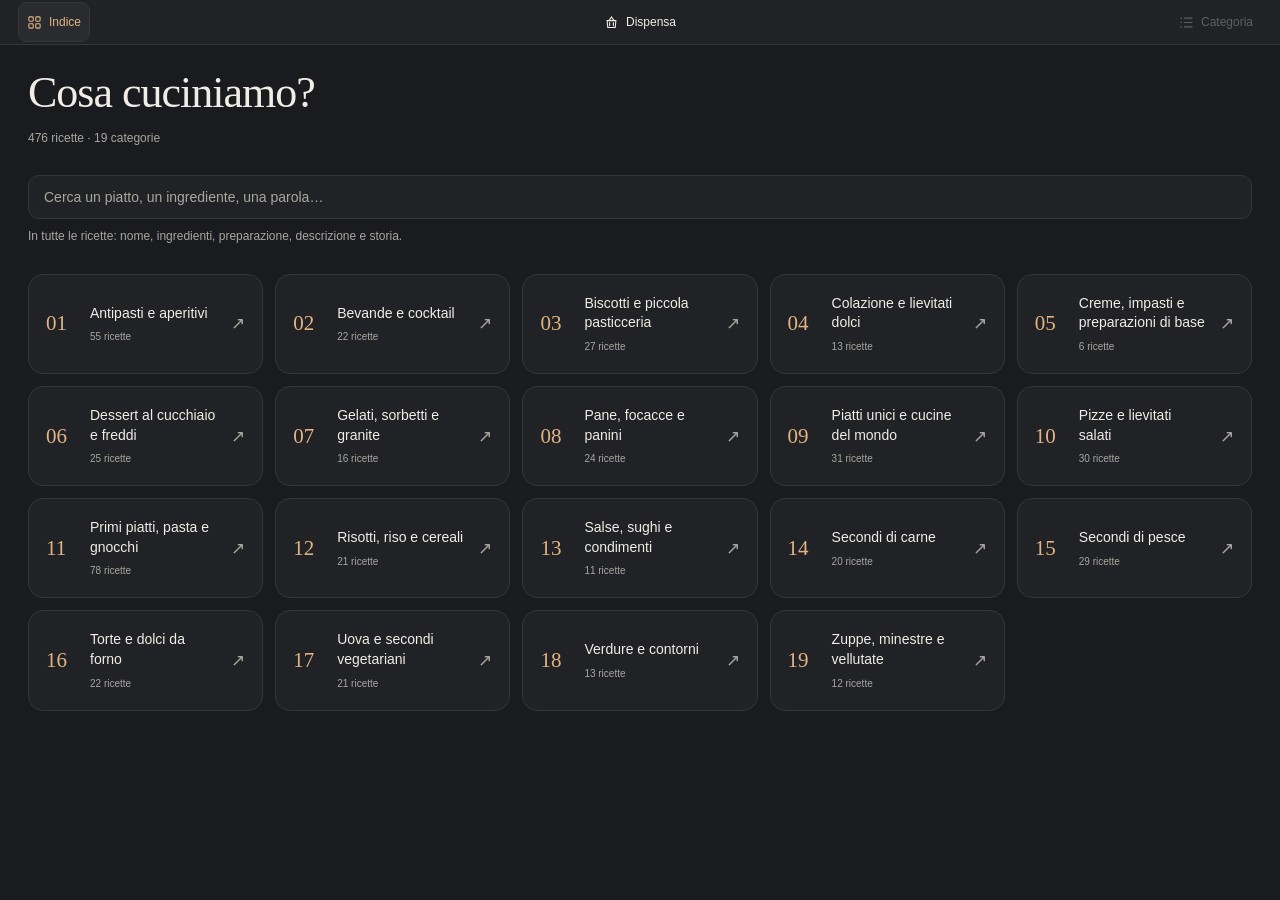
==== commit 44332653: "Fix pantry ingredient matching and add full-recipe live index search" ====
--- a/index.html
+++ b/index.html
@@ -19,12 +19,15 @@
 @media(min-width:761px) and (max-width:1100px){.stage{padding-left:22px;padding-right:22px}.recipe{grid-template-columns:minmax(0,0.9fr) minmax(0,1.35fr);gap:26px;padding-left:0;padding-right:0}.recipeHeader h2{font-size:32px;line-height:1.08}.recipeFacts{font-size:11px;gap:5px 12px}.ingredients{padding:16px 18px}.ing{padding:9px 0;font-size:13px}.step{font-size:14px;line-height:1.6;gap:10px}.recipeAside .photo{margin-top:16px}.recipeAside .imageWrap{aspect-ratio:16 / 10}}
 @media(max-width:760px){.recipe{gap:22px}.recipeAside .recipeHeader{order:0}.recipeAside .photo{order:1;margin:0 0 16px}.recipeAside .ingredients{order:2}.recipeAside .imageWrap{aspect-ratio:4 / 3}.recipeAside .noPhoto .imageWrap{aspect-ratio:auto}.recipeHeader h2{font-size:34px}.categoryCard .catNumber,.categoryCard .catArrow{display:none}.categoryCard{display:flex;align-items:center;min-height:84px;padding:15px}.categoryCard .catLabel{font-size:13px;line-height:1.4}.categoryCard small{margin-top:7px;font-size:11px}}
 @media print{.recipe{grid-template-columns:minmax(0,1fr) minmax(0,1.45fr)!important}.recipeAside{grid-column:1!important}.recipeMain{grid-column:2!important}.recipeAside .photo{order:2}.recipeAside .ingredients{order:1}}
+.pantryV2{background:transparent;border:0;padding:8px 0}.pantryHeading{display:flex;gap:20px;justify-content:space-between;align-items:flex-start}.pantryHeading h2{margin:10px 0 12px}.pantryHeading .small{max-width:650px;margin:0 0 20px}.pantryV2 .quietButton{background:transparent;color:var(--muted)}.pantryEntry{display:flex;gap:8px}.pantryV2 .pantryEntry input{width:100%;max-width:none;flex:1;background:var(--panel);padding:13px 15px}.pantryV2 #addIngredient{flex-shrink:0}.visuallyHidden{position:absolute;width:1px;height:1px;padding:0;margin:-1px;overflow:hidden;clip:rect(0,0,0,0);white-space:nowrap;border:0}.stockList{display:flex;flex-wrap:wrap;gap:6px;margin:12px 0 18px}.pantryV2 .pill{display:inline-flex;gap:12px;align-items:center;min-height:38px;margin:0;padding:8px 12px}.pill span{color:var(--muted);font-size:18px}.pantryPreferences{display:flex;align-items:center;justify-content:space-between;gap:20px;flex-wrap:wrap;border-top:1px solid var(--line);border-bottom:1px solid var(--line);padding:18px 0;margin-bottom:18px}.pantryPreferences fieldset{margin:0;padding:0;border:0}.pantryPreferences legend{font-size:12px;color:var(--muted);padding:0;margin-bottom:9px}.pantryLimits{display:flex;gap:5px}.pantryLimits button{min-width:44px;background:var(--panel)}.pantryLimits button[aria-pressed=true]{color:var(--accent);border-color:var(--accent)}.pantryBasics{display:flex;align-items:center;gap:9px;font-size:12px;line-height:1.5;cursor:pointer}.pantryV2 .pantryBasics input{width:19px;height:19px;min-height:19px;margin:0;padding:0;accent-color:var(--accent);flex-shrink:0}#pantryFeedback{margin:0 0 16px;min-height:20px;color:var(--accent)}.pantryEmpty{background:var(--panel);border:1px solid var(--line);border-radius:16px;padding:28px}.pantryEmpty h3{font-family:Georgia,serif;font-size:25px;font-weight:400;margin:0 0 12px}.pantryEmpty p{font-size:14px;line-height:1.6;color:var(--muted);max-width:640px;margin:0}.pantryRecipeGrid{display:grid;grid-template-columns:repeat(2,minmax(0,1fr));gap:14px}.pantryV2 .pantryRecipe{display:flex;flex-direction:column;align-items:stretch;gap:11px;text-align:left;border-radius:15px;background:var(--panel);padding:20px;color:var(--ink);line-height:1.55}.pantryRecipe:hover{border-color:var(--accent)}.pantryRecipeTop{display:flex;align-items:flex-start;justify-content:space-between;gap:12px}.pantryRecipeTop .category{font-size:9px;color:var(--muted)}.pantryBadge{font-size:10px;font-weight:500;white-space:nowrap;color:var(--accent)}.pantryBadge.ready{color:#f5e1b8}.pantryRecipeName{font-family:Georgia,serif;font-size:25px;line-height:1.15}.pantryAvailability{font-size:11px;color:var(--accent)}.pantryHave,.pantryMissing{font-size:12px}.pantryHave{color:var(--muted)}.pantryMissing{border-top:1px solid var(--line);padding-top:11px;color:var(--ink)}.pantryHave b,.pantryMissing b{font-weight:500}.pantryOptional{font-size:11px;color:var(--muted)}.pantryOpen{display:flex;justify-content:space-between;font-size:11px;color:var(--accent);margin-top:auto;padding-top:6px}.pantryFootnote{margin-top:24px;max-width:760px}.morePantry{display:block;margin:20px auto}.pantryV2 button:focus-visible{outline:2px solid var(--accent);outline-offset:3px}@media(max-width:760px){.pantryV2{padding:6px 0}.pantryHeading{gap:10px}.pantryHeading h2{font-size:31px}.pantryRecipeGrid{grid-template-columns:1fr}.pantryPreferences{gap:16px}.pantryV2 .pantryRecipe{padding:17px}.pantryRecipeName{font-size:24px}.pantryRecipeTop{flex-wrap:wrap;gap:6px}.pantryEntry input{font-size:16px}.pantryBasics{min-height:40px}.pantryEmpty{padding:22px}}
+.recipeSearchBox{position:relative;margin-top:18px}.recipeSearchBox .search{margin:0;padding-right:44px}.recipeSearchBox button{position:absolute;right:5px;top:5px;min-width:34px;min-height:34px;padding:3px;font-size:22px}.searchHint{margin:8px 0 12px;font-size:12px}.searchResults{margin-bottom:16px}.searchResults button{align-items:flex-start}.searchResultText{min-width:0}.searchResultText strong{font-weight:500}.searchResultText small{display:block;color:var(--accent);font-size:10px;margin-top:5px}.searchResultText p{color:var(--muted);font-size:12px;margin:8px 0 0;line-height:1.5;overflow-wrap:anywhere}.categoryGrid[hidden]{display:none}button[hidden]{display:none}
+.recipeSearchBox input::-webkit-search-cancel-button,.recipeSearchBox input::-webkit-search-decoration{-webkit-appearance:none}
 </style></head><body><div class="app" id="app"><header class="top"><nav class="headerActions" aria-label="Navigazione principale"><button id="indexToggle" aria-pressed="false"><svg viewBox="0 0 24 24" fill="none" stroke="currentColor" stroke-width="1.7" aria-hidden="true"><rect x="3" y="3" width="7" height="7" rx="1.5"/><rect x="14" y="3" width="7" height="7" rx="1.5"/><rect x="3" y="14" width="7" height="7" rx="1.5"/><rect x="14" y="14" width="7" height="7" rx="1.5"/></svg>Indice</button><button id="pantryToggle" aria-pressed="false"><svg viewBox="0 0 24 24" fill="none" stroke="currentColor" stroke-width="1.7" stroke-linecap="round" aria-hidden="true"><path d="M5 9h14l-1 11H6L5 9Z M8 9l4-6 4 6 M9 12v5 M15 12v5"/></svg>Dispensa</button><button id="categoryToggle" aria-label="Torna alla categoria" disabled><svg viewBox="0 0 24 24" fill="none" stroke="currentColor" stroke-width="1.7" stroke-linecap="round" aria-hidden="true"><path d="M9 5h12M9 12h12M9 19h12M3 5h1M3 12h1M3 19h1"/></svg>Categoria</button></nav></header><main id="stage" class="stage" aria-live="polite"></main></div>
-<script>const RECIPES=[{"id":"GZ-03895","name":"Albicocche in sfoglia","category":"Antipasti e aperitivi","serves":"6 pezzi","prep":"10 min","cook":"18 min","rest":"","ingredients":["Albicocche 6","pasta sfoglia rotonda 230 g","scamorza 30 g.\nPER FINIRE: tuorlo 1","latte intero 10 g","semi di lino 1 cucchiaino","pepe rosa in grani 1 cucchiaino."],"steps":["Tagliare la scamorza a cubetti. Lavare le albicocche, asciugarle, dividerle a metà e togliere il nocciolo.","Ricavare sei dischi di pasta sfoglia di circa 10 cm di diametro.","Sistemare metà albicocca al centro di ogni disco, riempire la cavità con scamorza e richiudere con l'altra metà.","Avvolgere ciascun frutto nella sfoglia sigillando le giunzioni, disporre su una teglia con carta forno e spennellare con tuorlo e latte.","Praticare piccoli fori in superficie, cospargere con semi di lino e pepe rosa e cuocere in forno statico a 200 °C per 15–18 minuti, fino a doratura."],"photo":"","source":"https://www.giallozafferano.com/recipes/apricots-in-puff-pastry.html","pdfPage":10,"description":"Un antipasto accattivante e insolito che racchiude al suo interno un segreto di formaggio filante... lasciatevi stupire dalle albicocche in sfoglia!"},{"id":"GZ-00002","name":"Antipasto crudo e avocado","category":"Antipasti e aperitivi","serves":"12 pezzi","prep":"15 min","cook":"15 min","rest":"","ingredients":["Avocado sodi 2","farina di ceci 50 g","farina 00 50 g","lievito istantaneo salato 1/4 cucchiaino","acqua 120 g","sale 5 g","prosciutto crudo 12 fette","marmellata di arance 2 cucchiai."],"steps":["Riunire le due farine, il lievito e il sale; incorporare l’acqua a filo lavorando con una frusta fino a ottenere una pastella uniforme.","Cuocere dodici piccoli blinis in padella antiaderente, circa 2–3 minuti per lato, e tenerli da parte.","Tagliare gli avocado a fettine sottili; per ogni pezzo sovrapporre e avvolgere circa dieci fettine formando una rosa.","Disporre su ogni blinis una fetta di prosciutto e una rosa di avocado. Servire con la marmellata di arance leggermente lavorata."],"photo":"","source":"https://ricette.giallozafferano.it/Antipasto-crudo-e-avocado.html","pdfPage":11,"description":"Stuzzicate l'appetito dei vostri ospiti con un accattivante finger food dai sapori esotici che li conquisterà al primo morso: antipasto crudo e avocado!"},{"id":"GZ-00003","name":"Arancini al ragù bianco","category":"Antipasti e aperitivi","serves":"12 pezzi","prep":"60 min","cook":"45 min","rest":"raffreddamento riso circa 2 ore","ingredients":["RISO: riso Vialone Nano 500 g","acqua 1200 g","caciocavallo grattugiato 100 g","burro 30 g","zafferano 0,45 g","sale fino q.b.\nRAGÙ: manzo macinato 50 g","maiale macinato 50 g","piselli 80 g","sedano 1 costa","carota 1","cipolla dorata 1","Parmigiano Reggiano 50 g","vino bianco 40 g","olio EVO, sale e pepe q.b.\nRIPIENO: caciocavallo a cubetti 50 g.\nPASTELLA: farina 00 200 g","acqua fredda 340 g","sale 1 pizzico.\nPANATURA: pangrattato q.b.","olio di arachidi q.b."],"steps":["Lessare il riso nell'acqua salata fino ad assorbimento; condirlo con zafferano sciolto in poca acqua calda, burro e caciocavallo grattugiato.","Stendere il riso su un vassoio, coprirlo e lasciarlo raffreddare completamente per circa due ore.","Rosolare sedano, carota e cipolla tritati; unire le carni, sfumare con il vino e cuocere dolcemente. A metà cottura aggiungere i piselli; alla fine incorporare il Parmigiano e raffreddare.","Con le mani inumidite formare una cavità nel riso, inserire ragù e cubetti di caciocavallo, richiudere e modellare a punta.","Mescolare farina, acqua fredda e sale in una pastella liscia. Rivestire ogni arancino e poi passarlo nel pangrattato.","Friggere pochi pezzi per volta in olio a circa 170 °C, scolare su carta assorbente e servire caldi."],"photo":"","source":"https://www.giallozafferano.com/recipes/white-ragu-arancini.html","pdfPage":12,"description":"La newsletter presenta questo piatto, ma non ne conserva una descrizione completa. La fonte è disponibile tramite il collegamento qui sotto"},{"id":"GZ-00005","name":"arancini di riso","category":"Antipasti e aperitivi","serves":"Circa 12 arancini","prep":"60 min","cook":"50 min","rest":"Circa 2 h di raffreddamento del riso","ingredients":["Riso Vialone Nano 500 g","Acqua 1,25 l, per il riso","Caciocavallo stagionato grattugiato 100 g","Burro 30 g","Zafferano 0,15 g","Sale grosso 1 cucchiaio","Carne macinata di maiale 150 g, per il ragù","Passata di pomodoro 200 g","Piselli 80 g","Cipolla bianca 50 g","Vino rosso 50 g","Olio extravergine d’oliva q.b.","Sale fino q.b.","Pepe nero q.b.","Caciocavallo fresco 50 g, per il ragù","Prosciutto cotto 120 g, per il ripieno bianco","Mozzarella 120 g, per il ripieno bianco","Farina 00 200 g, per la pastella","Acqua 350 g, per la pastella","Sale fino 1 pizzico, per la pastella","Pangrattato 200 g","Olio di semi 3 l, per friggere"],"steps":["Cuoci il riso in acqua salata finché il liquido viene assorbito; verso fine cottura unisci lo zafferano.","Manteca con burro e caciocavallo stagionato, poi stendi su un vassoio e fai raffreddare completamente.","Per il ragù, rosola cipolla e macinato nell’olio, sfuma col vino, aggiungi passata e piselli e cuoci finché il sugo è denso.","Taglia a cubetti mozzarella, prosciutto e caciocavallo fresco.","Con mani inumidite forma cavità in porzioni di riso; farcisci metà con prosciutto e mozzarella e metà con ragù e caciocavallo.","Chiudi bene e modella i pezzi; prepara una pastella fluida con farina, acqua e un pizzico di sale.","Immergi gli arancini nella pastella, ricoprili di pangrattato e friggi pochi pezzi alla volta a 160–170 °C fino a doratura."],"photo":"https://commons.wikimedia.org/wiki/Special:FilePath/Arancini_.jpg","source":"https://www.giallozafferano.com.br/receitas/Arancini-de-arroz.html","pdfPage":13,"description":"La newsletter presenta questo piatto, ma non ne conserva una descrizione completa. La fonte è disponibile tramite il collegamento qui sotto","photoCreditUrl":"https://commons.wikimedia.org/wiki/File:Arancini_.jpg","photoAuthor":"AndreaTartaglia","photoLicense":"CC BY-SA 4.0","photoIllustrative":true},{"id":"GZ-00076","name":"Arancini di riso al pistacchio","category":"Antipasti e aperitivi","serves":"12 arancini","prep":"Non precisato nella fonte consultata","cook":"Risotto circa 18-20 min; frittura a 170 °C (durata non precisata)","rest":"","ingredients":["Risotto: riso Carnaroli 300 g | scalogno 50 g | olio EVO 30 g | vino bianco 50 g | brodo vegetale 800 g | zafferano 1 bustina | Grana Padano DOP 65 g | sale e pepe q.b. || Ripieno: burro 15 g | farina 00 15 g | latte intero 150 g | noce moscata e sale q.b. | granella di pistacchi 30 g | caciocavallo 55 g || Panatura/frittura: farina 00 130 g | acqua 195 g | pangrattato 150 g | olio di arachide 800 g | sale q.b. || Finitura: farina di pistacchi 10 g"],"steps":["Preparare il brodo e tenerlo caldo. Ammorbidire lo scalogno tritato nell'olio, tostare il riso e sfumare con il vino. | 2. Cuocere il risotto aggiungendo il brodo gradualmente; verso la fine incorporare lo zafferano sciolto in poco brodo e il Grana. Stendere il riso su un vassoio e raffreddarlo completamente. | 3. Per il ripieno, ottenere una besciamella densa con burro, farina e latte caldo, insaporendo con sale e noce moscata; farla raffreddare. | 4. Dividere il caciocavallo in piccoli cubetti. Appiattire circa 75 g di riso per pezzo e inserire al centro besciamella, pistacchi tritati e formaggio. Chiudere con cura formando 12 sfere. | 5. Mescolare farina, acqua e sale per ottenere una pastella fluida e omogenea; passarvi gli arancini e rivestirli di pangrattato. | 6. Friggere pochi pezzi per volta in olio di arachide a circa 170 °C fino a doratura; sgocciolare su carta assorbente. | 7. Terminare con farina di pistacchi e servire caldi."],"photo":"","source":"https://ricette.giallozafferano.it/Arancini-di-riso-al-pistacchio.html","pdfPage":14,"description":"Gli arancini di riso al pistacchio sono una variante del classico street food siciliano con una fragrante panatura dorata e un cuore avvolgente e cremoso!"},{"id":"GZ-00078","name":"Arancini di spaghetti","category":"Antipasti e aperitivi","serves":"20 arancini","prep":"60 min","cook":"60 min","rest":"","ingredients":["Pasta: spaghetti 500 g","burro 35 g","tuorli 3","Grana Padano DOP 250 g","zafferano 1 bustina","olio EVO q.b.","sale q.b.","pepe q.b. Ragù: burro 25 g","manzo macinato 200 g","cipolla bianca 1/2","olio EVO q.b.","pepe q.b.","piselli surgelati 100 g","concentrato di pomodoro 40 g","sale q.b.","scamorza 100 g","vino rosso 100 ml. Pastella: pangrattato 500 g","farina 00 150 g","acqua 360 g","sale 1 pizzico. Frittura: olio di arachidi q.b."],"steps":["Per il ragù, stufare la cipolla nel burro e olio, rosolare la carne, sfumare con il vino e aggiungere il concentrato diluito; cuocere circa venti minuti, poi unire i piselli e far raffreddare.","Lessare gli spaghetti, colorarli con zafferano sciolto in acqua di cottura, scolarli e raffreddarli.","Condirli con burro, Grana, tuorli, sale e pepe; tagliarli grossolanamente e farli rassodare in frigorifero, preferibilmente una notte.","Modellare porzioni di spaghetti a pallina, farcirle con ragù e cubetti di scamorza, quindi chiuderle e raffreddarle ancora dieci minuti.","Mescolare farina, acqua e sale per una pastella; passarvi gli arancini e poi nel pangrattato.","Friggere in olio caldo per circa 5-6 minuti, finché sono dorati, e scolare."],"photo":"https://www.giallozafferano.com.br/images/142-14218/arancini-de-espaguete_1200x800.jpg","source":"https://www.giallozafferano.com.br/receitas/arancini-de-espaguete.html","pdfPage":15,"description":"Gli arancini di spaghetti sono una gustosa alternativa ai classici arancini di riso, preparati con spaghetti e un gustoso ripieno di ragÄ± e scamorza. <http://ricette.giallozafferano.it/Arancini-di-spaghetti.html>"},{"id":"GZ-01802","name":"Asparagi in sfoglia con crudo","category":"Antipasti e aperitivi","serves":"4 persone","prep":"30 min","cook":"25 min","rest":"","ingredients":["Asparagi 800 g","Pasta sfoglia 250 g","Prosciutto crudo 8 fette","Grana Padano DOP a scaglie 30 g","Uova 1."],"steps":["Eliminare le estremità dure degli asparagi e pulire i gambi. Legarli a mazzetto e lessarli in acqua salata per 8–10 minuti, lasciandoli ancora consistenti. Scolare e asciugare.","Stendere la sfoglia e tagliarla in otto strisce larghe circa tre centimetri.","Distribuire le scaglie di Grana sulle fette di prosciutto e avvolgerle attorno agli asparagi.","Arrotolare su ogni porzione una striscia di sfoglia a spirale. Spennellare con l’uovo sbattuto.","Disporre su teglia foderata e cuocere nel forno preriscaldato a 392 °F per circa 15 minuti, finché la sfoglia è dorata. Servire caldi."],"photo":"https://www.giallozafferano.com/images/313-31394/asparagus-in-puff-pastry-with-prosciutto_780x520_wm.jpg","source":"https://www.giallozafferano.com/recipes/asparagus-in-puff-pastry-with-prosciutto.html","pdfPage":16,"description":"La newsletter presenta questo piatto, ma non ne conserva una descrizione completa. La fonte è disponibile tramite il collegamento qui sotto"},{"id":"GZ-01463","name":"Avocado, uova e salmone","category":"Antipasti e aperitivi","serves":"4 persone","prep":"3 min","cook":"10 min","rest":"","ingredients":["Avocado 2","uova medie 4","salmone affumicato 90 g","erba cipollina 6 steli","lime 1","sale fino q.b.","pepe nero q.b.","pepe rosa in grani q.b.","olio EVO q.b."],"steps":["Grattugiare la scorza del lime, tritare l'erba cipollina e tenere da parte.","Dividere gli avocado a metà, togliere il nocciolo e irrorare la polpa con succo di lime; incidere la polpa con un coltellino.","Disporre una porzione di salmone affumicato su ogni mezzo avocado e insaporire con sale, pepe e scorza di lime.","Scaldare poco olio in padella e cuocere le uova al tegamino per circa 2–3 minuti, mantenendo i tuorli interi.","Adagiare un uovo su ogni mezzo avocado e completare con pepe rosa ed erba cipollina; servire subito."],"photo":"https://www.giallozafferano.com/images/328-32820/avocado-eggs-and-salmon_780x520_wm.jpg","source":"https://www.giallozafferano.com/recipes/avocado-eggs-and-salmon.html","pdfPage":17,"description":"Una sfiziosa ricetta per il brunch che può diventare anche un originale antipasto, ideale per fare il pieno di gusto ed energie: avocado, uova e salmone!"},{"id":"GZ-01477","name":"Baccalà in pastella","category":"Antipasti e aperitivi","serves":"4 persone","prep":"10 min","cook":"10 min","rest":"15 min per raffreddare farina e ciotola","ingredients":["Baccalà dissalato 1 filetto","Farina 00 fredda 300 g","Birra ghiacciata 300 g","Paprika dolce 1 cucchiaino","Sale fino ½ cucchiaino","Pepe nero q.b.","Per la salsa: maionese 50 g","Ketchup 30 g","Senape 1 cucchiaino","Cetriolini sottaceto 2","Tabasco® q.b."],"steps":["Mettere per 15 minuti in congelatore la ciotola e la farina, così da mantenerle ben fredde.","Preparare la salsa amalgamando maionese, ketchup, cetriolini tritati, senape, un poco del liquido dei cetriolini e Tabasco; conservarla a parte.","Privare il baccalà dissalato della pelle e tagliarlo in cubi di circa 4 cm.","Mescolare farina, sale, pepe e paprika; versare lentamente la birra molto fredda, lavorando con una frusta fino a ottenere una pastella liscia.","Scaldare l'olio per friggere a 180 °C, immergere pochi cubi alla volta nella pastella e friggerli per circa 5-8 minuti, finché dorati.","Scolare su carta assorbente, salare a piacere e servire subito con la salsa preparata."],"photo":"https://www.giallozafferano.it/images/234-23496/Baccala-in-pastella_450x300.jpg","source":"https://ricette.giallozafferano.it/Baccala-in-pastella.html","pdfPage":18,"description":"La newsletter presenta questo piatto, ma non ne conserva una descrizione completa. La fonte è disponibile tramite il collegamento qui sotto"},{"id":"GZ-01480","name":"Baccalà mantecato alla veneziana","category":"Antipasti e aperitivi","serves":"4 persone","prep":"30 min","cook":"30 min","rest":"","ingredients":["Stoccafisso già ammollato 800 g; Olio di semi di girasole 500 g; Alloro 2 foglie; Sale fino q.b.; Pepe nero q.b.\nPER GUARNIRE: Prezzemolo q.b.; Pepe nero q.b."],"steps":["Sciacquare più volte lo stoccafisso ammollato, eliminare le spine e tagliarlo in grossi pezzi.","Trasferirlo in una casseruola con l’alloro e acqua fredda sufficiente a coprirlo.","Portare a ebollizione, schiumare e cuocere per circa 30 minuti, finché il pesce tende a sfaldarsi.","Scolare bene e lavorare il pesce ancora caldo in planetaria con la frusta a velocità medio-bassa.","Versare l’olio di semi a filo, regolando sale e pepe; montare per circa 10 minuti fino a ottenere una crema soffice.","Formare quenelle e servire su crostini di pane o polenta, completando con prezzemolo e pepe."],"photo":"https://www.giallozafferano.es/images/3-350/Bacalao-a-la-crema-a-la-veneciana_1200x800.jpg","source":"https://www.giallozafferano.es/recetas/Bacalao-a-la-crema-a-la-veneciana.html","pdfPage":364,"description":"Il baccalà mantecato alla veneziana è un antipasto tipico, una crema di stoccafisso molto delicata, servita come con crostini di polpenta o pane!"},{"id":"GZ-02318","name":"Barchette di pane ripiene","category":"Antipasti e aperitivi","serves":"8 barchette","prep":"30 min","cook":"15 min (scheda fonte); 25 min (procedimento)","rest":"","ingredients":["Panini multicereali 8","uova 6","ricotta 40 g","Parmigiano Reggiano 20 g","erba cipollina q.b.","sale e pepe q.b.","olio EVO 3 cucchiai","pancetta 70 g","melanzana 140 g","prosciutto cotto 100 g","zucchine 200 g. Per spennellare: uovo 1."],"steps":["Tagliare la parte superiore dei panini e scavare la mollica, lasciando un fondo sufficientemente robusto.","Tagliare zucchina e melanzana a dadini; saltarle in padella con l’olio per circa 10 minuti e lasciarle raffreddare.","Sbattere le sei uova con ricotta, Parmigiano, erba cipollina, ortaggi raffreddati, prosciutto cotto e pancetta a dadini; regolare sale e pepe.","Riempire i panini con il composto senza eccedere con la parte liquida. Spennellare la superficie con l’uovo rimasto.","Cuocere in forno ventilato preriscaldato a circa 175 °C per 25 minuti, finché il ripieno risulta rappreso e dorato. Servire tiepidi o freddi."],"photo":"https://www.giallozafferano.com/images/315-31526/bread-boats-stuffed_780x520_wm.jpg","source":"https://www.giallozafferano.com/recipes/bread-boats-stuffed.html","pdfPage":19,"description":"Le barchette di pane ripiene sono una ricetta golosa e saporita, ottima come contorno o servita ad un aperitivo"},{"id":"GZ-00085","name":"Bicchierini di riso venere e spada","category":"Antipasti e aperitivi","serves":"10 bicchierini","prep":"15 min","cook":"40 min","rest":"","ingredients":["Riso Venere 200 g","pesce spada 250 g","scorza di limone 1","olio EVO q.b.","pepe nero q.b.","sale fino q.b. Crema: porri 100 g","zenzero fresco 20 g","basilico 15 g","olio EVO 30 g","sale fino q.b. Guarnizione: menta q.b.","olio EVO q.b."],"steps":["Lessare il riso Venere in abbondante acqua salata per circa quaranta minuti.","Tagliare porro e zenzero; farli insaporire in un pentolino con poco olio per alcuni minuti, poi frullare con basilico, 30 g d'olio e sale fino a una crema liscia.","Eliminare la pelle del pesce spada, ridurlo a dadini e saltarlo a fuoco vivo con olio per circa cinque minuti, aggiungendo scorza di limone, sale e pepe.","Scolare il riso e condirlo con poco olio e pepe.","In ciascun bicchierino disporre riso, crema di porro e basilico, dadini di spada e un secondo strato di riso; completare con olio e menta."],"photo":"https://www.giallozafferano.com/images/332-33215/venus-rice-and-swordfish-cups_1200x800.jpg","source":"https://www.giallozafferano.com/recipes/venus-rice-and-swordfish-cups.html","pdfPage":20,"description":"Affondate la forchetta strato dopo strato per andare alla scoperta di un conturbante gioco di sapori, aromi e colori... bicchierini di riso venere e spada!"},{"id":"GZ-00007","name":"Bocconcini di prugne e bacon","category":"Antipasti e aperitivi","serves":"8 bocconcini (circa 4 persone)","prep":"5 min","cook":"25 min","rest":"","ingredients":["Prugne secche denocciolate: 8 | Bacon: 8 fette | Salvia fresca: 8 foglie"],"steps":["Stendere le fette di bacon e collocare una prugna denocciolata a un'estremità di ciascuna. | 2. Arrotolare il bacon intorno alla frutta per formare otto involtini compatti. | 3. Disporli separati su una placca foderata di carta forno e cuocere in forno statico preriscaldato a 180 °C per circa 25 minuti, finché il bacon diventa dorato. | 4. Far riposare brevemente fuori dal forno e guarnire con una foglia di salvia per pezzo."],"photo":"https://www.giallozafferano.es/images/152-15269/bocaditos-de-ciruelas-y-bacon_1200x800.jpg","source":"https://ricette.giallozafferano.it/Bocconcini-di-prugne-e-bacon.html","pdfPage":21,"description":"Arrotolare e infornare: bastano due semplici mosse per portare in tavola un antipasto sfizioso dai sapori contrastanti... bocconcini di prugne e bacon!"},{"id":"GZ-00008","name":"Bocconcini di quinoa","category":"Antipasti e aperitivi","serves":"30 bocconcini","prep":"15 min","cook":"25 min (oltre alla cottura della quinoa)","rest":"","ingredients":["Quinoa: 150 g | Zucchine piccole: 2 | Uovo: 1 | Grana Padano DOP grattugiato: 50 g | Scorza grattugiata: 1 limone | Zenzero fresco grattugiato: quanto basta | Sale e pepe: quanto basta"],"steps":["Sciacquare la quinoa sotto acqua fredda per eliminare il retrogusto amaro. Lessarla in acqua leggermente salata secondo la confezione (indicativamente 15-20 minuti), quindi scolarla e raffreddarla. | 2. Grattugiare le zucchine e unirle in una terrina alla scorza di limone e a poco zenzero fresco. | 3. Aggiungere la quinoa cotta, il Grana e l'uovo. Regolare di sale e pepe e mescolare per ottenere un impasto uniforme. | 4. Distribuire circa 20 g di composto per stampino mini-muffin o pirottino piccolo, pressando leggermente. | 5. Cuocere in forno statico già caldo a 180 °C per circa 25 minuti (oppure ventilato a 160 °C per circa 20 minuti) e servire tiepido."],"photo":"https://www.giallozafferano.it/images/28-2817/Bocconcini-di-quinoa_780x520.jpg","source":"https://ricette.giallozafferano.it/Bocconcini-di-quinoa.html","pdfPage":22,"description":"I bocconcini di quinoa con zucchine, zenzero e parmigiano sono un antipasto sfizioso e veloce da preparare, perfetto da gustare nei mesi estivi"},{"id":"GZ-00009","name":"Bocconcini di sfoglia con formaggio e miele","category":"Antipasti e aperitivi","serves":"20 pezzi","prep":"20 min","cook":"10 min","rest":"","ingredients":["Pasta sfoglia tonda: 230 g | Caprino: 80 g | Miele di castagno: 60 g | Timo: q.b. | Olio extravergine di oliva: q.b. | Sale fino e pepe nero: q.b. | Tuorlo: 1 | Latte intero: 1 cucchiaio"],"steps":["Rendere cremoso il caprino mescolandolo con poco olio, sale e pepe.","Dalla sfoglia ricavare 40 dischetti di 3,5 cm; sistemarne 20 su una teglia con carta forno.","Con un coppapasta da 2,5 cm svuotare gli altri 20 dischetti, ottenendo anelli; bucherellare i fondi.","Sbattere tuorlo e latte, spennellare i fondi e sovrapporre a ciascuno un anello.","Distribuire un cucchiaino di caprino al centro di ogni bocconcino; cuocere a 200 °C in forno statico per 10 minuti.","Lasciar intiepidire; aromatizzare il miele con foglioline di timo e distribuirlo al momento del servizio."],"photo":"https://www.giallozafferano.it/images/206-20639/Bocconcini-di-sfoglia-con-formaggio-e-miele_780x520_wm.jpg","source":"https://ricette.giallozafferano.it/Bocconcini-di-sfoglia-con-formaggio-e-miele.html","pdfPage":23,"description":"Un grazioso finger food in perfetto equilibrio fra dolce e salato, ideale per stuzzicare l'appetito... bocconcini di sfoglia con formaggio e miele!"},{"id":"GZ-03967","name":"brandacujun","category":"Antipasti e aperitivi","serves":"4 persone","prep":"20 min","cook":"1 h 30 min","rest":"","ingredients":["Stoccafisso già ammollato 600 g","patate 300 g","olio EVO 100 g","aglio 1 spicchio","prezzemolo 15 g","scorza di limone 1","sale fino q.b.","pepe bianco q.b."],"steps":["Tagliare lo stoccafisso ammollato e le patate sbucciate in pezzi grossi; tritare il prezzemolo.","Mettere pesce e patate in acqua fredda e cuocere per 30–40 minuti, eliminando la schiuma che affiora.","Scolare, lasciar intiepidire, togliere pelle e lische e sfaldare il pesce.","Scaldare una parte dell'olio con l'aglio tritato; aggiungere stoccafisso, patate e prezzemolo.","Coprire e cuocere dolcemente per circa un'ora, scuotendo e ruotando la casseruola ogni 5–7 minuti e versando l'olio restante poco alla volta.","Quando il composto è mantecato, regolare di sale e pepe e completare con la scorza di limone. Servire anche su crostoni."],"photo":"","source":"https://www.giallozafferano.es/recetas/brandacujun.html","pdfPage":865,"description":"Ricetta recuperata e verificata nel ricettario personale; ingredienti e procedimento rielaborati dalla fonte editoriale."},{"id":"GZ-00010","name":"bruschetta caprese","category":"Antipasti e aperitivi","serves":"4 persone","prep":"10 min","cook":"5 min","rest":"","ingredients":["Pane casereccio 4 fette","mozzarella di bufala 250 g","pomodorini 10","olive nere 12","basilico 8 foglie","aglio 1 spicchio","origano 2 pizzichi","olio EVO e sale q.b."],"steps":["Tagliare quattro fette di pane di circa 2 cm e tostarle su entrambi i lati.","Strofinare le fette ancora calde con uno spicchio d’aglio.","Scolare bene la mozzarella e tagliarla a cubetti; dividere i pomodorini in quarti.","Mescolare mozzarella, pomodori e olive con basilico spezzettato, origano, sale e olio.","Distribuire il condimento sul pane e servire subito con un filo d’olio."],"photo":"https://commons.wikimedia.org/wiki/Special:FilePath/Bruschetta_caprese.jpg","source":"https://ricette.giallozafferano.it/Bruschetta-caprese.html","pdfPage":24,"description":"La newsletter presenta questo piatto, ma non ne conserva una descrizione completa. La fonte è disponibile tramite il collegamento qui sotto","photoCreditUrl":"https://commons.wikimedia.org/wiki/File:Bruschetta_caprese.jpg","photoAuthor":"Arnaud 25","photoLicense":"CC BY-SA 4.0","photoIllustrative":true},{"id":"GZ-00011","name":"Bruschetta con fichi e crudo dolce","category":"Antipasti e aperitivi","serves":"4 bruschette","prep":"10 min","cook":"5 min","rest":"","ingredients":["Pane pugliese 200 g (4 fette)","fichi 200 g","prosciutto crudo dolce 100 g (8 fette)","robiola 200 g","erba cipollina 5 fili","miele di acacia 20 g","sale fino q.b.","pepe nero q.b."],"steps":["Affettare il pane in quattro parti uguali e tostarlo su una griglia ben calda da entrambi i lati.","Lavare e tritare l'erba cipollina, unirla alla robiola e insaporire con sale e pepe.","Pulire i fichi, tagliarli a spicchi e spennellarli con il miele; passarli brevemente sulla griglia calda.","Spalmare la crema di robiola sul pane, aggiungere due fette di prosciutto per bruschetta e completare con gli spicchi di fico. Servire subito."],"photo":"https://www.giallozafferano.com/images/359-35904/bruschetta-with-figs-and-sweet-prosciutto_780x520_wm.jpg","source":"https://ricette.giallozafferano.it/Bruschetta-con-fichi-e-crudo-dolce.html","pdfPage":25,"description":"La bruschetta con i fichi e il crudo dolce è un ottimo finger food da proporre per aperitivo, come un facile e veloce antipasto in una cena tra amici"},{"id":"GZ-00089","name":"Budini di riso salati","category":"Antipasti e aperitivi","serves":"12 pezzi","prep":"30 min","cook":"1 h 20 min","rest":"frolla 40 min","ingredients":["PASTA BRISÉE: burro freddo 100 g","farina 00 200 g","acqua ghiacciata 70 ml","sale fino q.b. RISOTTO: riso Carnaroli 300 g","piselli 150 g","prosciutto cotto a cubetti 100 g","Taleggio 100 g","brodo vegetale 500 ml","vino bianco 100 ml","burro 50 g","scalogno 1","concentrato di pomodoro triplo 1 cucchiaio","olio EVO e sale q.b."],"steps":["Sabbiare farina e burro freddo, unire il sale e acqua ghiacciata fino a formare un impasto compatto; avvolgerlo e lasciarlo riposare in frigorifero almeno 40 minuti.","Appassire lo scalogno tritato nell'olio, tostare il riso, sfumare con vino bianco e cuocere aggiungendo gradualmente brodo e concentrato di pomodoro sciolto in poco brodo.","A metà cottura unire i piselli. Mantenere il riso molto al dente, quindi mantecare con burro e Taleggio e incorporare il prosciutto cotto; lasciar raffreddare.","Stendere la brisée a circa 3 mm, ritagliare dischi e rivestire uno stampo da muffin imburrato. Riempire con il risotto e cuocere in forno statico a 175 °C per circa 60 minuti."],"photo":"https://www.giallozafferano.com/images/320-32035/savory-rice-pudding_780x520_wm.jpg","source":"https://www.giallozafferano.com/recipes/savory-rice-pudding.html","pdfPage":26,"description":"I budini di riso sono uno sfizioso antipasto: un guscio croccante di pasta brisè ripieno di risotto al pomodoro arricchito con piselli, prosciutto e taleggio"},{"id":"GZ-00015","name":"Canapè","category":"Antipasti e aperitivi","serves":"30 canapè (10 pane bianco, 20 pane di segale)","prep":"60 min","cook":"5 min","rest":"","ingredients":["Crema gamberi: gamberi 130 g, aglio 1 spicchio, formaggio spalmabile 50 g, olio EVO, basilico facoltativo, sale e pepe q.b. Crema erbe: formaggio spalmabile 60 g, erba cipollina, sale e pepe q.b. Canapè bianchi: pane bianco 90 g, prosciutto cotto 1 fetta, salmone affumicato 40 g, zucchine 8 rondelle, scorza di limone 1, basilico, erba cipollina e pepe q.b. Canapè integrali/segale: pane di segale 150 g, cetriolini 5, gamberi con coda 5, pomodorini 4, salame 2 fette, prosciutto crudo 1 fetta, oliva nera 1, zucchine 10 rondelle, maionese 30 g, basilico q.b."],"steps":["Frullare 60 g di formaggio fresco con erba cipollina e condire; per la seconda crema saltare i gamberi con aglio e olio, poi frullarli con 50 g di formaggio, basilico e pepe.","Tagliare il pane bianco in dieci forme; grigliare brevemente le zucchine e preparare striscioline di salmone e prosciutto.","Assemblare cinque canapè al salmone con crema alle erbe, zucchine e scorza di limone; altri cinque con prosciutto e crema alle erbe.","Ricavare venti basi dal pane di segale. Farcirne cinque con crema di gamberi e gambero intero, cinque con crema di gamberi e zucchine, cinque con crema alle erbe e prosciutto crudo, cinque con maionese e salame.","Decorare con pomodorini, cetriolini, olive e basilico secondo le varianti; mantenere al fresco e servire appena preparati."],"photo":"","source":"https://ricette.giallozafferano.it/Canape.html","pdfPage":27,"description":"I canapè sono deliziose tartine formate da fette di pane o pancarrè, private della crosta, spalmate di burro e farcite con i più svariati ingredienti"},{"id":"GZ-00018","name":"carpaccio di ananas e speck","category":"Antipasti e aperitivi","serves":"4 persone","prep":"20 min","cook":"Non prevista","rest":"","ingredients":["Ananas 1","speck affettato sottile 200 g","origano q.b.","Grana Padano DOP in scaglie 50 g","gelatina d'uva q.b. (accompagnamento)","taralli q.b. (accompagnamento)."],"steps":["Eliminare ciuffo e buccia dell'ananas, poi affettare la polpa molto sottilmente.","Distribuire le fette sui piatti alternandole a quelle di speck.","Ricavare scaglie sottili di Grana Padano e cospargerle sul carpaccio con l'origano.","Servire immediatamente accompagnando con taralli e gelatina d'uva in ciotoline separate."],"photo":"https://www.giallozafferano.com/images/300-30050/pineapple-and-speck-carpaccio_780x520_wm.jpg","source":"https://ricette.giallozafferano.it/Carpaccio-di-ananas-e-speck.html","pdfPage":28,"description":"La newsletter presenta questo piatto, ma non ne conserva una descrizione completa. La fonte è disponibile tramite il collegamento qui sotto"},{"id":"GZ-00022","name":"Chupitos di melone con fagottini di feta","category":"Antipasti e aperitivi","serves":"4 chupitos e 16 fagottini","prep":"20 min","cook":"3 min","rest":"","ingredients":["CHUPITOS: Melone 460 g","Olio extravergine d’oliva 10 g","Sale fino q.b.","Pepe nero q.b.\nFAGOTTINI: Pasta fillo 150 g (4 fogli da 48×34 cm)","Feta 100 g","Pomodorini datterini 80 g","Olive nere 25 g","Cipolla rossa di Tropea 60 g","Erba cipollina q.b.","Olio EVO 10 g","Sale q.b.","Olio di semi di arachide per friggere q.b."],"steps":["Pulire il melone, ridurne la polpa a pezzi e frullarla con l’olio e poco sale. Tenere il composto in frigorifero.","Tritare cipolla ed erba cipollina; tagliare pomodorini e feta a piccoli cubetti, affettare le olive. Unire e condire con olio e poco sale.","Sovrapporre due fogli di pasta fillo e ricavare otto strisce larghe circa 6 cm; inumidirle leggermente.","Mettere un poco di ripieno all’estremità di ogni striscia e ripiegarla più volte a triangolo, sigillando con acqua. Ripetere con gli altri fogli fino a 16 fagottini.","Friggere pochi pezzi per volta in olio a 170–180 °C, circa mezzo minuto per lato. Scolare.","Versare il frullato di melone in quattro bicchierini, pepare e accompagnare con i fagottini caldi."],"photo":"https://www.giallozafferano.it/images/158-15810/Chupitos-di-melone-con-fagottini-di-feta_450x300.jpg","source":"https://ricette.giallozafferano.it/Chupitos-di-melone-con-fagottini-di-feta.html","pdfPage":29,"description":"I chupitos di melone con fagottini di feta sono un modo originale di gustare all'ora dell'aperitivo o come antipasto un nuovo classico dell'estate...melone e feta!"},{"id":"GZ-00023","name":"Crocchette cacio e pepe","category":"Antipasti e aperitivi","serves":"20 crocchette","prep":"20 min","cook":"60 min","rest":"","ingredients":["Patate rosse 1 kg","Pecorino Romano stagionato 100 g","pepe nero in grani 2 cucchiaini","pepe bianco 2 cucchiaini","uovo 1. Panatura: uova 3","pangrattato 100 g. Frittura: olio di semi q.b."],"steps":["Lessare le patate con la buccia per circa 40 minuti, poi scolarle e schiacciarle.","Pestare insieme pepe nero e bianco e grattugiare il pecorino.","Quando le patate sono tiepide, impastarle con pecorino, pepe e un uovo.","Con le mani umide formare una ventina di crocchette cilindriche.","Passarle due volte nell'uovo sbattuto e nel pangrattato per una crosta più consistente.","Friggerne poche alla volta in olio a circa 170 °C per circa tre minuti, scolarle e servire calde."],"photo":"https://www.giallozafferano.fr/images/94-9405/croquettes-cacio-e-pepe_780x520_wm.jpg","source":"https://ricette.giallozafferano.it/Crocchette-cacio-e-pepe.html","pdfPage":30,"description":"Le crocchette cacio e pepe nascono da due delle ricette più amate della nostra cucina e sono perfette da accompagnare a un bicchiere di bollicine!"},{"id":"GZ-00024","name":"Crocchette di prosciutto","category":"Antipasti e aperitivi","serves":"10 crocchette","prep":"25 min","cook":"25 min","rest":"","ingredients":["Prosciutto crudo affettato 160 g","latte intero 500 g","burro 70 g","farina 00 90 g","sale fino 1 cucchiaino","noce moscata 1 cucchiaino","cipolla gialla 1. Per impanare e friggere: uova 3","pangrattato 100 g","olio di semi di girasole q.b."],"steps":["Tritare la cipolla e farla appassire lentamente nel burro per circa dieci minuti.","Tagliare il prosciutto a striscioline, unirlo alla cipolla e cuocere un minuto.","Aggiungere la farina e tostarla per un paio di minuti, poi versare il latte in tre riprese mescolando con cura. Insaporire con noce moscata e sale.","Proseguire finché la besciamella diventa molto densa; stenderla in una teglia, raffreddarla e metterla in frigorifero per almeno due ore.","Dividere il composto in dieci porzioni, modellarle con le mani umide e impanarle con uovo e pangrattato.","Friggere in olio a 170 °C per circa tre minuti, poche crocchette per volta; scolare e servire."],"photo":"https://www.giallozafferano.com/images/341-34186/ham-croquettes_780x520_wm.jpg","source":"https://ricette.giallozafferano.it/Crocchette-di-prosciutto.html","pdfPage":31,"description":"La newsletter presenta questo piatto, ma non ne conserva una descrizione completa. La fonte è disponibile tramite il collegamento qui sotto"},{"id":"GZ-00130","name":"Crocchette di riso al forno","category":"Antipasti e aperitivi","serves":"26 pezzi","prep":"60 min","cook":"50 min","rest":"brodo circa 1 h 30 min","ingredients":["Riso Carnaroli 500 g","scalogno 80 g","olio EVO 30 g","vino bianco 100 g. BRODO: acqua 1 l","carote 100 g","sedano 100 g","cipolle bianche 200 g","pepe nero in grani 10 g. PANATURA: pangrattato 200 g","uova medie 4","sale q.b. RIPIENO: prosciutto cotto 220 g","pisellini 180 g","provola affumicata 150 g."],"steps":["Cuocere un brodo con acqua, sedano, carota, cipolla e pepe per circa 90 minuti, quindi filtrare.","Appassire lo scalogno nell’olio, tostare il riso, sfumare con vino e cuocere aggiungendo brodo caldo; stendere il risotto e raffreddarlo.","Tagliare prosciutto e provola a cubetti e cuocere brevemente i piselli a vapore.","Suddividere il riso freddo in 26 porzioni, schiacciarle, farcirle con prosciutto, piselli e provola e chiuderle a crocchetta.","Passare due volte nelle uova sbattute e nel pangrattato; disporre in teglia con poco olio e cuocere a 200 °C statico per 30–35 minuti, fino a doratura."],"photo":"https://www.giallozafferano.it/images/154-15400/Crocchette-di-riso-al-forno_780x520_wm.jpg","source":"https://ricette.giallozafferano.it/Crocchette-di-riso-al-forno.html","pdfPage":32,"description":"Le crocchette di riso al forno sono un'ottima variante alle solite crocchette fritte, ma in egual modo croccanti. Ideali da servire per un aperitivo o come sfizioso spuntino"},{"id":"GZ-00132","name":"Crocchette di riso giallo con stracchino","category":"Antipasti e aperitivi","serves":"circa 30 crocchette","prep":"30 min","cook":"30 min","rest":"almeno 30 min di raffreddamento","ingredients":["Riso Vialone Nano 200 g","Zafferano in pistilli 0,3 g","Brodo vegetale q.b.","Burro 100 g","Parmigiano Reggiano DOP 100 g","Olio EVO q.b.","Sale fino q.b.","PER IL RIPIENO E LA FRITTURA:","Stracchino 120 g","Uova 2","Panko q.b.","Sale fino q.b.","Olio di semi di girasole q.b."],"steps":["Metti i pistilli di zafferano in infusione in poco brodo vegetale caldo.","Tosta il riso in una casseruola con un filo d’olio, poi cuocilo aggiungendo brodo caldo un mestolo alla volta.","A metà cottura unisci lo zafferano; a fine cottura regola di sale e manteca con burro e Parmigiano.","Allarga il riso su un vassoio e lascialo raffreddare in frigorifero per almeno 30 minuti.","Preleva porzioni di circa 30 g, crea un incavo e farcisci ciascuna con stracchino lavorato a crema.","Chiudi formando palline, passale nelle uova sbattute e poi nel panko.","Friggi poche crocchette alla volta in olio a circa 140 °C fino a doratura; scolale e salale leggermente."],"photo":"","source":"https://www.giallozafferano.com/recipes/yellow-rice-croquettes-with-stracchino.html","pdfPage":93,"description":"Ci siamo ispirati alla tradizione meneghina per realizzare uno sfizioso antipasto dal cuore tenero... crocchette di riso giallo con stracchino!"},{"id":"GZ-00025","name":"Croque monsieur finger food con sfoglia classica","category":"Antipasti e aperitivi","serves":"12 pezzi","prep":"30 min","cook":"25 min","rest":"","ingredients":["Sfoglie croccanti al forno 24","Prosciutto cotto 60 g","Groviera 90 g.\nBESCIAMELLA: Latte intero 250 ml","Burro 25 g","Farina 00 25 g","Sale fino q.b.","Pepe nero q.b.","Noce moscata q.b."],"steps":["Sciogliere il burro, amalgamare la farina e versare gradualmente il latte caldo, mescolando con una frusta. Salare, pepare, profumare con noce moscata e far addensare dolcemente per circa 15 minuti.","Grattugiare il groviera e ridurre il prosciutto in piccoli quadrati.","Condire dodici sfoglie con poca besciamella e formaggio. Sulle altre dodici distribuire besciamella, prosciutto e groviera.","Accoppiare le sfoglie a due a due, con la parte condita rivolta verso l’interno, formando piccoli sandwich.","Sistemare su una teglia rivestita e gratinare a 180 °C o sotto il grill per 1–2 minuti. Servire subito."],"photo":"https://www.giallozafferano.it/images/22-2263/Croque-monsieur-finger-food-con-sfoglia-classica_780x520_wm.jpg","source":"https://ricette.giallozafferano.it/Croque-monsieur-finger-food-con-sfoglia-classica.html","pdfPage":33,"description":"Il croque monsieur finger food con sfoglia classica è uno stuzzichino semplice e gustoso ispirato al sandwich francese"},{"id":"GZ-01559","name":"Crostini con baccalà mantecato","category":"Antipasti e aperitivi","serves":"4 persone","prep":"15 min","cook":"25 min","rest":"","ingredients":["BACCALÀ: baccalà dissalato 300 g","olio EVO 100 g","sale e pepe nero q.b. CROSTINI: pane tipo ciabatta o baguette 8 fette","olio EVO q.b. FINITURA: prezzemolo tritato q.b.","scorza di 1 limone."],"steps":["Immergere il baccalà dissalato in acqua fredda, portare a bollore e cuocere per 15-20 minuti, eliminando la schiuma.","Tagliare e tostare le fette di pane con poco olio in forno ventilato a circa 200 °C.","Scolare il pesce, farlo intiepidire, eliminare pelle e spine e spezzettarlo.","Montare il baccalà con frusta o planetaria aggiungendo l'olio a filo; se serve, regolare la cremosità con poca acqua di cottura. Salare e pepare.","Formare quenelle di crema sui crostini e guarnire con prezzemolo e scorza di limone."],"photo":"https://ptps.stbm.it/t/264azk_large.jpg","source":"https://www.giallozafferano.com/recipes/crostini-with-creamed-salt-cod.html","pdfPage":34,"description":"La newsletter presenta questo piatto, ma non ne conserva una descrizione completa. La fonte è disponibile tramite il collegamento qui sotto"},{"id":"GZ-00133","name":"Crostini rustici di polenta","category":"Antipasti e aperitivi","serves":"12 crostini","prep":"40 min","cook":"40 min","rest":"almeno 1 ora per rassodare","ingredients":["Polenta istantanea 250 g","acqua 1 l","olio EVO 1 cucchiaio","sale q.b. Per salsiccia e stracchino: salamella q.b.","stracchino q.b.","olio EVO q.b. Per cavolo e funghi: cavolo nero q.b.","champignon q.b.","toma q.b.","nocciole q.b.","burro q.b.","aglio 2 spicchi","timo q.b.","sale e olio EVO q.b. Per spinaci: spinaci novelli q.b.","Roquefort q.b.","melagrana q.b.","aglio 1 spicchio","sale e olio EVO q.b."],"steps":["Portare a bollore acqua, olio e sale; versare la farina istantanea mescolando con una frusta e cuocere fino a consistenza. 2. Distribuire la polenta in uno stampo da plumcake unto, livellare e far rassodare almeno un’ora. 3. Nel frattempo rosolare le salamelle; saltare cavolo nero con aglio, funghi con burro/aglio/timo e spinaci con aglio. 4. Sformare la polenta, tagliare 12 fette spesse e spennellarle con olio. Grigliare su entrambi i lati. 5. Comporre tre varianti: salamella con stracchino; spinaci con Roquefort e melagrana; funghi con cavolo, toma e nocciole tostate."],"photo":"https://www.giallozafferano.com/images/285-28595/rustic-polenta-crostini_780x520_wm.jpg","source":"https://www.giallozafferano.com/recipes/rustic-polenta-crostini.html","pdfPage":35,"description":"La newsletter presenta questo piatto, ma non ne conserva una descrizione completa. La fonte è disponibile tramite il collegamento qui sotto"},{"id":"GZ-00026","name":"Crostino vegano","category":"Antipasti e aperitivi","serves":"4 crostini","prep":"20 min","cook":"5 min","rest":"","ingredients":["Pane casereccio 200 g (4 fette)","olio extravergine d'oliva 100 g (per il paté)","tofu 100 g","pistacchi non salati 50 g","basilico 10 g","sale fino q.b.","pomodorini gialli 100 g","olive taggiasche 30 g","carote 80 g","germogli di barbabietola 30 g. Per il pane: origano q.b.","olio EVO q.b. Per guarnire: basilico q.b."],"steps":["Condire il pane con olio e origano e passarlo sotto il grill a 240 °C per circa cinque minuti.","Tagliare il tofu a cubetti, conservandone alcuni per la guarnizione. Frullare il resto con pistacchi, basilico, sale e i 100 g di olio, versato gradualmente, fino a ottenere un paté cremoso.","Ridurre le carote in julienne e dividere i pomodorini gialli a spicchi.","Spalmare il paté sui crostini; distribuire carote, germogli, pomodorini e tofu tenuto da parte.","Completare con olive taggiasche, basilico e poco olio. Servire appena montati."],"photo":"https://www.giallozafferano.com/images/279-27914/Vegan-Crostino_780x520_wm.jpg","source":"https://ricette.giallozafferano.it/antipasto-vegano.html","pdfPage":36,"description":"Il crostino vegano è un antipasto sfizioso con ingredienti insoliti e scenografici che si incontrano in una raffinata girandola di gusto e di colore!"},{"id":"GZ-00028","name":"Fagottini di fiori di zucca","category":"Antipasti e aperitivi","serves":"16 fiori (numero porzioni non esposto)","prep":"40 min","cook":"30 min","rest":"","ingredients":["Fiori di zucca 16","zucchine 3","patate 3","aglio 1 spicchio","origano fresco q.b.","prezzemolo q.b.","olio EVO q.b.","sale fino q.b.","uovo 1","Parmigiano Reggiano 50 g","pangrattato 20 g","provola 50 g."],"steps":["Pulire i fiori eliminando gambo, pistillo e sepali; aprirli in petali. 2. Tagliare a dadini zucchine e patate; far dorare l’aglio nell’olio, unire le verdure, salare e aromatizzare con origano. Cuocere coperto per circa 15 minuti. 3. Eliminare l’aglio, lasciare raffreddare e schiacciare grossolanamente le verdure. 4. Incorporare uovo, Parmigiano, prezzemolo e pangrattato. 5. Formare palline di ripieno attorno a un cubetto di provola; avvolgerle con i petali dei fiori. 6. Adagiare su carta forno, condire con olio e sale e cuocere in forno statico a 200 °C per 15-20 minuti."],"photo":"","source":"https://www.giallozafferano.com/recipes/Zucchini-flower-bundles.html","pdfPage":37,"description":"La newsletter presenta questo piatto, ma non ne conserva una descrizione completa. La fonte è disponibile tramite il collegamento qui sotto"},{"id":"GZ-00030","name":"falafel","category":"Antipasti e aperitivi","serves":"circa 50 pezzi","prep":"30 min","cook":"20 min","rest":"ammollo almeno 12 h; riposo almeno 1 h","ingredients":["Per circa 50 falafel: ceci secchi 500 g","cipolla 1","aglio 1 spicchio","prezzemolo 1 mazzetto","cumino 1 pizzico","sale fino 1 pizzico","pepe nero 1 pizzico. Per friggere: olio di semi di arachide 1 l."],"steps":["Mettere i ceci secchi in ammollo in acqua fredda per almeno 12 ore; scolarli, risciacquarli e asciugarli molto bene.","Frullare i ceci crudi reidratati con cipolla a pezzi, aglio, cumino, sale e pepe fino a ottenere un composto lavorabile.","Tritare il prezzemolo a parte, unirlo al composto, mescolare e compattare in un contenitore; coprire e riposare in frigorifero per almeno un'ora.","Formare circa 50 piccole polpette ben pressate e leggermente appiattite.","Scaldare l'olio a circa 170 °C e friggere pochi falafel per volta finché dorati; scolare e servire subito."],"photo":"https://www.giallozafferano.com/images/276-27604/Chickpea-Falafel_780x520_wm.jpg","source":"https://www.giallozafferano.com/recipes/Chickpea-Falafel.html","pdfPage":38,"description":"La newsletter presenta questo piatto, ma non ne conserva una descrizione completa. La fonte è disponibile tramite il collegamento qui sotto"},{"id":"GZ-01917","name":"Falafel di ceci (Felafel)","category":"Antipasti e aperitivi","serves":"circa 50 pezzi","prep":"30 min","cook":"20 min","rest":"ammollo almeno 12 h; riposo almeno 1 h","ingredients":["Ceci secchi 500 g","cipolla 1","aglio 1 spicchio","prezzemolo 1 mazzetto","cumino 1 pizzico","sale fino 1 pizzico","pepe nero 1 pizzico","PER FRIGGERE: olio di arachide 1 l."],"steps":["Mettere i ceci secchi in ammollo per almeno 12 ore, scolarli e asciugarli con cura.","Frullare i ceci non cotti con cipolla, aglio, cumino, sale e pepe; aggiungere il prezzemolo tritato separatamente e amalgamare.","Compattare il composto in un recipiente, coprire e lasciarlo riposare in frigorifero almeno un'ora.","Formare circa 50 falafel piccoli e leggermente appiattiti; friggerli pochi per volta in olio a 170 °C fino a doratura.","Scolare su carta assorbente e servire caldi."],"photo":"https://www.giallozafferano.com/images/276-27604/Chickpea-Falafel_780x520_wm.jpg","source":"https://www.giallozafferano.com/recipes/Chickpea-Falafel.html","pdfPage":39,"description":"La newsletter presenta questo piatto, ma non ne conserva una descrizione completa. La fonte è disponibile tramite il collegamento qui sotto"},{"id":"GZ-00031","name":"Falafel di fave","category":"Antipasti e aperitivi","serves":"40 falafel","prep":"30 min","cook":"5 min","rest":"","ingredients":["Fave secche 500 g","acqua 35 g","farina 00 20 g","prezzemolo 10 g","cipolla 1","aglio 1 spicchio","sale fino 5 g","cardamomo 2 g","bicarbonato 2 g","cumino 1 g","pepe nero q.b.","olio di arachidi q.b. per friggere."],"steps":["Tenere le fave secche in ammollo per circa dodici ore, quindi scolarle accuratamente.","Frullare le fave con cipolla, aglio e prezzemolo fino a ottenere un composto granuloso e lavorabile.","Incorporare acqua, farina, sale, cardamomo, bicarbonato, cumino e pepe, amalgamando bene.","Modellare circa quaranta piccole polpette con l'apposito stampo o con le mani.","Friggerle in olio di arachidi ben caldo finché sono dorate e croccanti; scolarle e servirle calde."],"photo":"https://www.giallozafferano.de/images/56-5694/falafel-aus-favabohnen_1200x800.jpg","source":"https://ricette.giallozafferano.it/Falafel-di-fave.html","pdfPage":40,"description":"I falafel di fave sono un tipico piatto mediorientale costituito da polpettine di fave speziate fritte in padella"},{"id":"GZ-00032","name":"Falafel di lupini","category":"Antipasti e aperitivi","serves":"16 falafel","prep":"20 min","cook":"10 min","rest":"","ingredients":["Lupini 300 g","pangrattato 80 g","tahina 40 g","uovo 1","semi di sesamo 10 g","cumino in polvere 1/4 cucchiaino","paprika dolce 1/2 cucchiaino","curcuma in polvere 1/2 cucchiaino","prezzemolo q.b.","aneto q.b.","sale fino q.b.","olio di arachidi q.b. per friggere."],"steps":["Frullare i lupini con tahina e spezie fino a ottenere una purea grossolana.","Aggiungere sale, uovo, prezzemolo e aneto tritati; incorporare pangrattato e semi di sesamo.","Lavorare fino a ottenere un impasto uniforme, poi formare circa sedici polpette leggermente schiacciate.","Scaldare l'olio a circa 180 °C e friggere pochi falafel alla volta per circa tre minuti, fino a doratura.","Scolare su carta assorbente e servire caldi."],"photo":"https://www.giallozafferano.com.br/images/301-30131/falafel-de-tremocos_780x520_wm.jpg","source":"https://ricette.giallozafferano.it/Falafel-di-lupini.html","pdfPage":41,"description":"Una sfiziosa variante delle famose polpette speziate mediorientali, ideale da accompagnare con una fresca salsa allo yogurt: falafel di lupini!"},{"id":"GZ-00033","name":"Felafel (Falafel)","category":"Antipasti e aperitivi","serves":"50 pezzi","prep":"30 min","cook":"20 min","rest":"almeno 12 h ammollo e 1 h frigo","ingredients":["Ceci secchi 500 g","cipolla piccola 1","aglio 1 spicchio","prezzemolo 1 mazzetto","cumino in polvere 1 pizzico","sale 1 pizzico","pepe nero 1 pizzico. PER FRIGGERE: olio di semi di arachide 1 l."],"steps":["Lasciare i ceci secchi in acqua fredda per almeno 12 ore; scolarli, risciacquarli e asciugarli molto bene, senza cuocerli.","Tritare ceci, cipolla, aglio, cumino, sale e pepe; aggiungere il prezzemolo tritato separatamente.","Compattare l’impasto in un contenitore, coprire e riposare almeno un’ora in frigorifero.","Formare circa 50 polpettine schiacciate, pressandole accuratamente affinché non si sfaldino.","Friggere poche per volta a circa 170 °C finché dorate, quindi scolare e servire calde."],"photo":"https://ricette.giallozafferano.it/images/ricette/1/102/felafel-falafel_1.jpg","source":"https://ricette.giallozafferano.it/Felafel-Falafel.html","pdfPage":42,"description":"La newsletter presenta questo piatto, ma non ne conserva una descrizione completa. La fonte è disponibile tramite il collegamento qui sotto"},{"id":"GZ-00034","name":"Finger food di cetrioli e hummus","category":"Antipasti e aperitivi","serves":"16 pezzi","prep":"15 min","cook":"5 min","rest":"","ingredients":["Cetrioli 165 g","piadine grandi 2","peperoncino fresco 10 g","finocchietto selvatico q.b. Per l'hummus: ceci precotti sgocciolati 100 g","tahina 30 g","succo di limone 10 g","olio extravergine 10 g","sale fino q.b."],"steps":["Con un coppapasta ricavare sedici dischi dalle piadine e tostarli sulla griglia, circa due minuti da un lato e uno dall'altro.","Affettare il cetriolo con la buccia in rondelle spesse circa un centimetro.","Frullare ceci, tahina, succo di limone, olio e sale fino a ottenere una crema liscia.","Privare il peperoncino dei semi e tritarlo finemente.","Disporre su ogni disco di piadina una rondella di cetriolo, un cucchiaino di hummus, poco peperoncino e un ciuffetto di finocchietto. Servire subito."],"photo":"https://www.giallozafferano.com/images/335-33588/cucumber-and-hummus-finger-food_780x520_wm.jpg","source":"https://ricette.giallozafferano.it/Finger-food-di-cetrioli-e-hummus.html","pdfPage":43,"description":"Giusto il tempo di assemblare gli ingredienti e in pochi minuti avrete pronto un appetizer degno dei migliori cocktail bar... finger food di cetrioli e hummus!"},{"id":"GZ-00037","name":"Involtini di pancarrè prosciutto e formaggio","category":"Antipasti e aperitivi","serves":"8 involtini","prep":"10 min","cook":"10 min","rest":"1 ora in frigorifero","ingredients":["Pancarrè senza crosta 8 fette","Prosciutto cotto 8 fette","Emmentaler 90 g","Latte intero 150 g","Pangrattato 100 g","Uova 1","Pepe nero q.b.","Olio extravergine d’oliva q.b."],"steps":["Appiattire le fette di pancarrè con il mattarello e tagliare l’Emmentaler a fettine più piccole del pane.","Farcire ogni fetta con prosciutto e formaggio; arrotolare strettamente aiutandosi con pellicola, sigillare le estremità e raffreddare per un’ora.","Sbattere l’uovo con il latte e il pepe. Togliere la pellicola, bagnare gli involtini nella miscela e passarli nel pangrattato.","Scaldare poco olio in padella e dorare i rotolini su tutti i lati per circa dieci minuti.","Scolare l’eventuale grasso su carta assorbente e portare in tavola caldi."],"photo":"https://www.giallozafferano.it/images/240-24081/Involtini-di-pancarre-prosciutto-e-formaggio_780x520_wm.jpg","source":"https://ricette.giallozafferano.it/Involtini-di-pancarre-prosciutto-e-formaggio.html","pdfPage":44,"description":"La newsletter presenta questo piatto, ma non ne conserva una descrizione completa. La fonte è disponibile tramite il collegamento qui sotto"},{"id":"GZ-00041","name":"Involtini di verza","category":"Antipasti e aperitivi","serves":"4 involtini","prep":"30 min","cook":"40 min","rest":"15 min ammollo patate","ingredients":["PER GLI INVOLTINI: verza 4 foglie","salsiccia 200 g","patate 350 g","formaggio Casera della Valtellina 100 g","olio extravergine d'oliva q.b.","sale fino q.b.","pepe nero q.b.","rosmarino 1 rametto","aglio 1 spicchio\nPER CONDIRE: salvia 4 foglie","burro 50 g","aglio 2 spicchi"],"steps":["Taglia le patate con la buccia a piccoli cubi, immergile per 15 minuti in acqua salata, quindi scolale.","Rosola le patate con olio, aglio e rosmarino; dopo qualche minuto copri e termina la doratura. Elimina gli aromi e aggiungi la salsiccia sbriciolata, cuocendola per circa 5 minuti.","Sbollenta le foglie di verza per un paio di minuti e raffreddale in acqua fredda. Asciugale senza romperle.","Distribuisci sulle foglie il Casera grattugiato e il composto di patate e salsiccia. Ripiega i lati e arrotola per ottenere quattro involtini.","Scalda il burro con l'aglio finché assume una sfumatura nocciola, poi filtralo.","Adagia gli involtini in teglia, aggiungi la salvia e irrora con il burro aromatico. Cuoci a 240 °C per 10-15 minuti."],"photo":"","source":"https://www.giallozafferano.es/recetas/rollitos-de-col.html","pdfPage":75,"description":"Ricetta recuperata e verificata nel ricettario personale; ingredienti e procedimento rielaborati dalla fonte editoriale."},{"id":"GZ-00042","name":"Involtini di verza all'orientale","category":"Antipasti e aperitivi","serves":"10 involtini","prep":"10 min","cook":"45 min","rest":"","ingredients":["Verza 10 foglie","carne macinata di maiale 400 g","salsiccia 200 g","olio extravergine d'oliva q.b.","salsa di soia 30 g","porro 1","aglio 1 spicchio","peperoncino fresco 1","zenzero fresco 20 g"],"steps":["Fai insaporire poco olio con aglio e peperoncino in padella; aggiungi il macinato e la salsiccia privata del budello, sgranandoli.","Unisci il porro affettato, versa la salsa di soia e lascia rosolare per una decina di minuti. Elimina l'aglio e fai intiepidire il ripieno.","Separa dieci foglie di verza integre, sbollentale a piccoli gruppi per 4-5 minuti e asciugale delicatamente.","Metti una porzione di carne sulla base di ciascuna foglia, piega i margini verso l'interno e arrotola.","Sistema gli involtini su una teglia, condisci con lo zenzero grattugiato e un filo d'olio. Inforna a 190 °C per circa 20 minuti."],"photo":"","source":"https://www.giallozafferano.es/recetas/rollitos-de-col-a-la-oriental.html","pdfPage":75,"description":"Ricetta recuperata e verificata nel ricettario personale; ingredienti e procedimento rielaborati dalla fonte editoriale."},{"id":"GZ-00044","name":"Involtini di verza ripieni di verdura","category":"Antipasti e aperitivi","serves":"18 pezzi","prep":"30 min","cook":"25 min","rest":"","ingredients":["Verza 900 g","Porri 100 g","Zucchine 200 g","Carote 150 g","Zucca mantovana 250 g","Noci sgusciate 80 g","Pancetta affumicata 100 g","Olio EVO 30 g","Sale fino q.b.","Pepe nero q.b.\nPER LEGARE: Porri q.b."],"steps":["Lavare le verdure e tagliare carote, zucchine e zucca in dadini piccoli. Affettare il porro.","Rosolare porro, carote e zucca con olio per quattro minuti; aggiungere le zucchine e proseguire per altri 4–5 minuti. Condire.","Dorare separatamente una parte della pancetta, tritarla e dividere le verdure in due ciotole: aggiungere noci a entrambe e pancetta a una sola.","Sbollentare nove foglie di verza per cinque minuti, raffreddarle, eliminare la costa dura e dividerle a metà.","Farcire le mezze foglie e chiuderle a pacchetto. Avvolgere quelle con pancetta in una fetta della stessa; legare quelle vegetariane con strisce di porro sbollentate.","Rosolare brevemente gli involtini in padella con poco olio, circa un minuto per lato, e servire caldi."],"photo":"https://www.giallozafferano.it/images/152-15269/Involtini-di-verza-ripieni-di-verdura_780x520_wm.jpg","source":"https://ricette.giallozafferano.it/Involtini-di-verza-ripieni-di-verdura.html","pdfPage":45,"description":"Gli involtini di verza ripieni di verdura sono un antipasto o un secondo piatto molto sfizioso; bocconcini di verdure miste e pancetta affumicata"},{"id":"GZ-02780","name":"Macaron salati al salmone e aneto","category":"Antipasti e aperitivi","serves":"30 macarons","prep":"25 min","cook":"25–30 min","rest":"asciugatura 20 min","ingredients":["Albumi 50 g; Farina di mandorle 50 g; Zucchero a velo 100 g; Acqua 50 g; Zucchero semolato 100 g; Aneto secco 1 cucchiaino; Sale fino q.b.; Pepe nero q.b.\nPER LA MOUSSE: Salmone affumicato 200 g; Robiola 200 g; Sale fino q.b.; Pepe nero q.b.; Aneto fresco 1 pizzico"],"steps":["Setacciare farina di mandorle e zucchero a velo; mescolarli con sale e aneto secco.","Montare gli albumi; intanto cuocere acqua e zucchero fino a 116 °C, poi versare lo sciroppo a filo sugli albumi spumosi e continuare a montare fino a raffreddamento.","Incorporare delicatamente le polveri alla meringa, senza smontarla.","Formare circa 60 dischetti di 3 cm su teglia, distanziandoli; battere leggermente la teglia, spolverizzare con pepe e lasciare asciugare 20 minuti.","Cuocere in forno ventilato a 145 °C per 25–30 minuti e raffreddare completamente.","Frullare salmone affumicato e robiola con sale e pepe; aggiungere aneto fresco tritato.","Farcire i gusci a coppie con la mousse di salmone."],"photo":"https://www.giallozafferano.es/images/219-21992/macaron-salados-de-salmon-y-eneldo_780x520_wm.jpg","source":"https://www.giallozafferano.es/recetas/macaron-salados-de-salmon-y-eneldo.html","pdfPage":626,"description":"Piccole delizie salate,i macaron salati al salmone e aneto racchiudono una spuma di salmone aromatizzata all'aneto. Ideali per un antipasto chic!"},{"id":"GZ-00047","name":"Mini quiche ai funghi, porri e prosciutto","category":"Antipasti e aperitivi","serves":"12 mini quiche","prep":"30 min","cook":"20 min","rest":"","ingredients":["Funghi champignon 250 g","Porro 1","Prosciutto cotto 130 g","Pasta sfoglia 460 g (2 confezioni)","Uova 4","Grana Padano DOP 70 g, da grattugiare","Panna fresca liquida 200 ml","Aglio 1 spicchio","Olio extravergine d’oliva 4 cucchiai","Sale fino q.b.","Pepe nero q.b."],"steps":["Pulisci gli champignon e tagliali a pezzetti; rosolali con aglio e parte dell’olio, poi regola sale e pepe.","Affetta sottilmente il porro e cuocilo in un’altra padella con olio per circa 15–20 minuti.","Sbatti le uova con la panna, incorpora il Grana grattugiato e aggiusta il condimento.","Rivesti stampini da circa 8 cm con dischi di pasta sfoglia leggermente più grandi dello stampo.","Distribuisci funghi, porro e prosciutto a dadini; versa sopra il composto di uova e panna.","Cuoci in forno ventilato a 180 °C per circa 20 minuti, finché le quiche risultano dorate. Servi calde."],"photo":"https://www.giallozafferano.es/images/204-20417/mini-quiche-de-champinones-puerros-y-jamon_1200x800.jpg","source":"https://www.giallozafferano.es/recetas/mini-quiche-de-champinones-puerros-y-jamon.html","pdfPage":46,"description":"La newsletter presenta questo piatto, ma non ne conserva una descrizione completa. La fonte è disponibile tramite il collegamento qui sotto"},{"id":"GZ-04536","name":"Olive nere al forno","category":"Antipasti e aperitivi","serves":"4 persone","prep":"10 min","cook":"40 min","rest":"","ingredients":["Olive nere mature 500 g","origano essiccato 2 cucchiai","aglio 2 spicchi","olio EVO q.b.","sale fino q.b."],"steps":["Scegliere olive nere ben mature, lavarle accuratamente e immergerle in acqua bollente per circa 5 minuti.","Scolare e asciugare bene le olive su un canovaccio pulito.","Condire con poco olio, origano, aglio tritato e sale, mescolando per distribuire gli aromi.","Allargare su una teglia rivestita di carta forno e cuocere a 160 °C in forno statico già caldo per circa 35–40 minuti.","Lasciare raffreddare completamente; prima del servizio aggiungere un filo di olio per ammorbidire la superficie."],"photo":"","source":"https://ricette.giallozafferano.it/Olive-nere-al-forno.html","pdfPage":47,"description":"La newsletter presenta questo piatto, ma non ne conserva una descrizione completa. La fonte è disponibile tramite il collegamento qui sotto"},{"id":"GZ-02448","name":"Panissa Ligure","category":"Antipasti e aperitivi","serves":"4 persone","prep":"20 min","cook":"1 h 30 min","rest":"2 h in frigorifero","ingredients":["Farina di ceci 300 g","acqua 1 l","sale fino 5 g","pepe nero q.b.","olio di arachide 700 g per friggere."],"steps":["Setacciare la farina di ceci, unire sale e pepe e versare l'acqua a filo mescolando con una frusta per evitare grumi.","Cuocere il composto a fuoco molto basso, mescolando costantemente; quando si addensa continuare con un cucchiaio di legno per circa ottanta minuti, fino a distacco dalle pareti.","Trasferire in uno stampo rettangolare unto di circa 23×10 cm, pressare e livellare.","Far raffreddare e rassodare in frigorifero per circa due ore.","Sformare e tagliare in cubetti di 2–3 cm; friggerli in olio a 170 °C per circa cinque minuti, finché dorati.","Scolare su carta assorbente e servire immediatamente."],"photo":"","source":"https://www.giallozafferano.es/recetas/panissa-ligur.html","pdfPage":559,"description":"Ricetta recuperata e verificata nel ricettario personale; ingredienti e procedimento rielaborati dalla fonte editoriale."},{"id":"GZ-00051","name":"quiche alla zucca e bieta","category":"Antipasti e aperitivi","serves":"6 persone","prep":"20 min","cook":"1 h 20 min","rest":"","ingredients":["Brisée: farina 00 200 g","burro freddo 170 g","acqua fredda 70 g","sale 1 pizzico","timo 1 rametto. Ripieno: zucca 1 kg","bieta 700 g","uova medie 3","panna fresca 100 g","Grana Padano DOP 70 g","olio extravergine 40 g","sale q.b.","pepe q.b.","rosmarino 1 rametto","aglio 2 spicchi."],"steps":["Impastare farina, burro freddo, acqua, sale e timo fino a una brisée omogenea. Avvolgerla e lasciarla riposare in frigorifero per almeno quaranta minuti.","Tagliare la zucca a cubetti e stufarla coperta con uno spicchio d'aglio, rosmarino e metà dell'olio per circa venti minuti; togliere l'aglio.","Appassire la bieta con l'altro spicchio d'aglio e il resto dell'olio per 5-6 minuti, quindi strizzarla bene.","Sbattere uova, panna, Grana Padano, sale e pepe.","Stendere la brisée a circa 2 mm e foderare uno stampo da 24 cm. Distribuire bieta e zucca, quindi versare la miscela di uova.","Cuocere in forno statico a 170 °C per circa un'ora e lasciare assestare prima di servire."],"photo":"https://www.giallozafferano.com.br/images/219-21909/quiche-de-abobora-e-acelga_780x520_wm.jpg","source":"https://ricette.giallozafferano.it/Quiche-alla-zucca-e-bieta.html","pdfPage":48,"description":"La newsletter presenta questo piatto, ma non ne conserva una descrizione completa. La fonte è disponibile tramite il collegamento qui sotto"},{"id":"GZ-00052","name":"quiche con pere, salvia e fontina","category":"Antipasti e aperitivi","serves":"6 persone","prep":"30 min","cook":"50 min","rest":"30 min impasto","ingredients":["Brisée alla salvia: farina 00 200 g","burro freddo 100 g","acqua fredda 30 g","tuorlo 1","salvia 8 foglie","sale 1 pizzico. Ripieno: pere Kaiser 500 g (peso da pulire)","fontina 250 g","latte intero 100 g","panna fresca 100 g","uovo 1","tuorlo 1","burro 30 g","sale e pepe q.b."],"steps":["Impastare rapidamente farina, burro freddo a cubetti, salvia tritata, tuorlo, acqua fredda e sale. Avvolgere e far riposare in frigorifero 30 minuti. 2. Sbucciare e tagliare le pere a spicchi; saltarle per pochi minuti nel burro e lasciarle intiepidire. 3. Sbattere uovo, tuorlo, latte e panna con sale e pepe; affettare la fontina. 4. Stendere la brisée e rivestire uno stampo da crostata, rifilare e bucherellare il fondo. 5. Disporre pere e fontina, versare il composto di uova e panna. 6. Cuocere in forno statico preriscaldato a 180 °C per 40-45 minuti; lasciare assestare prima di servire."],"photo":"","source":"https://www.giallozafferano.com/recipes/pear-sage-and-fontina-quiche.html","pdfPage":49,"description":"La newsletter presenta questo piatto, ma non ne conserva una descrizione completa. La fonte è disponibile tramite il collegamento qui sotto"},{"id":"GZ-00054","name":"Quiche svuotafrigo","category":"Antipasti e aperitivi","serves":"4 persone","prep":"20 min","cook":"60 min","rest":"","ingredients":["Pasta brisée rotonda 1 rotolo","peperoni 100 g","zucchine 100 g","carote 100 g","scamorza bianca 150 g","prosciutto cotto a cubetti 200 g","Parmigiano Reggiano DOP 100 g","panna fresca 200 g","uova medie 3","sale fino q.b.","pepe nero q.b.","noce moscata q.b.","olio EVO q.b.","erba cipollina q.b. Per spennellare: panna fresca q.b."],"steps":["Mondare e tagliare carote, peperoni e zucchine a cubetti di circa un centimetro.","Saltare le verdure in padella con olio, sale e pepe per circa otto minuti e lasciarle raffreddare.","Sbattere uova e panna, aggiungere Parmigiano grattugiato e noce moscata; unire prosciutto, scamorza a cubetti, verdure ed erba cipollina.","Foderare con la brisée uno stampo da 24 cm, bucherellare il fondo e versare il ripieno.","Ripiegare i bordi e spennellarli con panna. Cuocere a 180 °C nella parte bassa del forno per circa quaranta minuti, poi altri dieci minuti in ventilato."],"photo":"https://www.giallozafferano.com.br/images/49-4951/quiche-esvazia-geladeira_1200x800.jpg","source":"https://ricette.giallozafferano.it/Quiche-svuotafrigo.html","pdfPage":50,"description":"La quiche svuota frigo è una torta salata che si prepara con gli avanzi del frigorifero: formaggio, prosciutto uova e verdure diventano un ripieno gustoso all’interno di un guscio di pasta briseè"},{"id":"GZ-02200","name":"Rotolini di zucchine con crudo e robiola","category":"Antipasti e aperitivi","serves":"12 involtini","prep":"10 min","cook":"10 min","rest":"","ingredients":["Zucchine 2","robiola 100 g","prosciutto crudo 120 g","erba cipollina q.b.","pepe nero q.b.","sale fino q.b."],"steps":["Lavare le zucchine e ricavarne 12 fette sottili, spesse circa 2-3 mm.","Grigliarle per circa 5 minuti per lato e lasciarle intiepidire.","Lavorare la robiola con sale, pepe ed erba cipollina tritata.","Spalmare il formaggio sulle fette di zucchina, aggiungere prosciutto crudo e arrotolare formando dodici involtini. Servire."],"photo":"https://www.giallozafferano.com/images/329-32975/zucchini-rolls-with-prosciutto-and-robiola_780x520_wm.jpg","source":"https://www.giallozafferano.com/recipes/zucchini-rolls-with-prosciutto-and-robiola.html","pdfPage":51,"description":"La newsletter presenta questo piatto, ma non ne conserva una descrizione completa. La fonte è disponibile tramite il collegamento qui sotto"},{"id":"GZ-00059","name":"Spiedini di melone, feta e rucola","category":"Antipasti e aperitivi","serves":"12 spiedini (4 persone)","prep":"15 min","cook":"Non prevista","rest":"","ingredients":["Melone cantalupo: 1 da circa 1,2 kg | Feta: 300 g | Rucola: 15 g"],"steps":["Tagliare il melone a metà, eliminare i semi e ricavare palline con uno scavino.","Tagliare la feta in cubetti di circa 2 cm; lavare e asciugare la rucola.","Comporre 12 spiedini alternando palline di melone, foglie di rucola ripiegate e cubetti di feta, fino a tre porzioni di melone e feta per stecchino.","Disporre sul piatto da portata e servire freschi."],"photo":"https://www.giallozafferano.it/images/8-849/Spiedini-di-melone-feta-e-rucola_780x520_wm.jpg","source":"https://ricette.giallozafferano.it/Spiedini-di-melone-feta-e-rucola.html","pdfPage":52,"description":"La newsletter presenta questo piatto, ma non ne conserva una descrizione completa. La fonte è disponibile tramite il collegamento qui sotto"},{"id":"GZ-00062","name":"supplì cacio e pepe","category":"Antipasti e aperitivi","serves":"circa 10 supplì","prep":"30 min","cook":"10 min","rest":"","ingredients":["Tonnarelli 500 g","Pecorino Romano 100 g","Parmigiano Reggiano DOP 100 g","pepe nero q.b. Pastella e panatura: farina 00 200 g","acqua 300 g","pangrattato rustico 150 g","sale fino q.b. Frittura: olio di girasole 1 l."],"steps":["Mescolare farina, acqua e sale per preparare una pastella liscia; tenere da parte.","Cuocere i tonnarelli al dente; mescolare i formaggi grattugiati con un mestolo di acqua della pasta e abbondante pepe.","Condire i tonnarelli con la crema di formaggi, stenderli in una teglia, coprirli a contatto e farli rassodare in frigorifero per almeno due ore.","Con le mani bagnate prelevare porzioni di pasta e modellarle in cilindri.","Immergere nella pastella e rivestire con il pangrattato.","Friggere pochi pezzi alla volta in olio a circa 160 °C per circa quattro minuti; scolare e servire caldi."],"photo":"https://www.giallozafferano.es/images/151-15152/suppli-cacio-e-pepe_780x520_wm.jpg","source":"https://www.giallozafferano.es/recetas/suppli-cacio-e-pepe.html","pdfPage":53,"description":"La newsletter presenta questo piatto, ma non ne conserva una descrizione completa. La fonte è disponibile tramite il collegamento qui sotto"},{"id":"GZ-00063","name":"Supplì mozzarella e pomodoro","category":"Antipasti e aperitivi","serves":"10 supplì","prep":"40 min","cook":"45 min","rest":"2 h in frigorifero","ingredients":["Riso Carnaroli 320 g","Cipolla ramata ½","Passata di pomodoro 250 g","Brodo vegetale già salato 1 l","Mozzarella per pizza 150 g","Grana Padano DOP grattugiato 30 g","Olio extravergine d’oliva q.b.","Sale fino q.b.","Pepe nero q.b.","Uova 3, per impanare","Pangrattato 300 g","Olio di mais q.b., per friggere"],"steps":["Trita la cipolla e rosolala con un filo d’olio; unisci il riso e tostalo per qualche minuto.","Versa il brodo vegetale caldo poco alla volta e incorpora la passata di pomodoro; cuoci fino a ottenere un riso asciutto.","Spegni, manteca con Grana, aggiungi pepe e regola il sale solo se necessario.","Stendi il riso su un vassoio, fai raffreddare e lascia compattare in frigorifero per circa 2 ore.","Taglia la mozzarella a cubetti; con le mani inumidite forma dieci supplì allungati con la mozzarella al centro.","Passa ogni supplì nell’uovo sbattuto e nel pangrattato; ripeti la doppia panatura.","Friggi pochi pezzi alla volta in olio a 165–170 °C fino a doratura uniforme. Scola e servi caldi."],"photo":"https://www.giallozafferano.com.br/images/17-1749/suppli-mozzarella-e-tomate_780x520_wm.jpg","source":"https://www.giallozafferano.com.br/receitas/suppli-mozzarella-e-tomate.html","pdfPage":54,"description":"Una variante semplice e appetitosa della tradizionale ricetta \"al telefono\", amata da tutti per il suo effetto super filante: supplì mozzarella e pomodoro!"},{"id":"GZ-00064","name":"Tartare di carne su bruschetta","category":"Antipasti e aperitivi","serves":"12 pezzi","prep":"15 min","cook":"8 min","rest":"","ingredients":["Tartare: filetto di manzo freschissimo 120 g","olio extravergine 20 g","sale q.b.","erba cipollina q.b.","pepe nero q.b. Salsa: senape di Digione 50 g","miele di acacia 20 g","succo di limone 20 g","Tabasco q.b. Base: baguette 60 g","olio EVO q.b.","origano q.b."],"steps":["Tagliare la baguette a fette oblique sottili; modellarle delicatamente a barchetta e condirle con olio e origano.","Tostare in forno ventilato a circa 190 °C fino a doratura (la fonte indica circa dieci minuti) e lasciare raffreddare.","Rifilare il filetto molto fresco, tagliarlo prima a strisce e poi a cubetti, infine batterlo finemente al coltello.","Condire la carne con olio, sale, pepe ed erba cipollina tritata.","Emulsionare senape, miele, succo di limone e poche gocce di Tabasco.","Riempire le bruschette con la tartare, completare con qualche goccia di salsa e servire immediatamente."],"photo":"https://www.giallozafferano.com/images/279-27916/Beef-Tartare-on-Bruschetta_780x520_wm.jpg","source":"https://ricette.giallozafferano.it/Tartare-di-carne-su-bruschetta.html","pdfPage":55,"description":"La tartare di carne su bruschetta è un antipasto raffinato e originale, insaporito da una delicata salsa alla senape, che delizierà anche i palati più esigenti!"},{"id":"GZ-00067","name":"Tris di tartine","category":"Antipasti e aperitivi","serves":"40 tartine","prep":"30 min","cook":"nessuna","rest":"","ingredients":["Pane bianco 10 fette","ricotta vaccina 140 g","stracchino 60 g","scorza di limone 1","olio EVO, sale e pepe q.b. Variante salmone: salmone affumicato 70 g, erba cipollina e pepe rosa q.b. Variante mortadella: mortadella 50 g, granella di pistacchio 10 g. Variante vegetariana: pomodori secchi sott’olio 2, mandorle a lamelle 10 g, timo e pepe q.b."],"steps":["Eliminare i bordi del pane e ricavare quattro quadratini da ciascuna delle dieci fette.","Frullare ricotta e stracchino con scorza di limone, sale, pepe e un filo d’olio; dividere la crema in tre parti.","Per la versione al salmone spalmare la crema base e aggiungere salmone, erba cipollina e pepe rosa.","Per quella alla mortadella incorporare granella di pistacchio in una porzione di crema, distribuire sul pane e completare con mortadella.","Per la versione vegetariana unire timo e mandorle alla terza crema, poi aggiungere pomodori secchi ben scolati e un poco di pepe."],"photo":"","source":"https://ricette.giallozafferano.it/Tris-di-tartine.html","pdfPage":56,"description":"La newsletter presenta questo piatto, ma non ne conserva una descrizione completa. La fonte è disponibile tramite il collegamento qui sotto"},{"id":"GZ-00068","name":"Vol-au-vent fantasia","category":"Antipasti e aperitivi","serves":"12 vol-au-vent","prep":"30 min","cook":"15 min","rest":"","ingredients":["Gusci: pasta sfoglia rettangolare 3 rotoli, uovo 1. Gamberi (4 pezzi): gamberetti 50 g, maionese 30 g, ketchup 50 g, erba cipollina q.b. Rucola (4 pezzi): robiola 50 g, rucola 10 g, olio EVO 2 cucchiai. Prosciutto (4 pezzi): prosciutto cotto 170 g, ricotta vaccina 150 g, granella di pistacchi q.b."],"steps":["Ricavare dalla pasta sfoglia dodici dischi interi da 6 cm e ventiquattro anelli, ottenuti forando altrettanti dischi con un coppapasta da 4 cm.","Montare ogni guscio con un disco pieno e due anelli, spennellando gli strati con uovo sbattuto.","Cuocere a 200 °C in forno statico per circa 15 minuti e lasciare raffreddare su una griglia; schiacciare leggermente il centro per creare l’incavo.","Frullare robiola, rucola e olio per il primo ripieno. Saltare i gamberi, farli intiepidire e mescolarli con maionese, ketchup ed erba cipollina per il secondo.","Frullare ricotta e prosciutto per il terzo ripieno. Riempire quattro gusci per variante e servire subito."],"photo":"","source":"https://ricette.giallozafferano.it/Vol-au-vent-fantasia.html","pdfPage":57,"description":"La newsletter presenta questo piatto, ma non ne conserva una descrizione completa. La fonte è disponibile tramite il collegamento qui sotto"},{"id":"GZ-03805","name":"Bellini cocktail","category":"Bevande e cocktail","serves":"1 flûte","prep":"10 min","cook":"0","rest":"","ingredients":["Prosecco brut 10 cl | Purea di pesca bianca 5 cl | Ghiaccio q.b. per raffreddare il bicchiere"],"steps":["Raffreddare una flûte con ghiaccio e poi eliminarlo. | 2. Versare 5 cl di purea di pesca bianca nel bicchiere e aggiungere circa metà del prosecco. | 3. Amalgamare delicatamente con un cucchiaio da bar, con un movimento verticale. | 4. Completare con il prosecco rimasto, senza mescolare ulteriormente, e servire subito."],"photo":"https://commons.wikimedia.org/wiki/Special:FilePath/Bellini-Cocktail.jpg","source":"https://ricette.giallozafferano.it/Bellini-cocktail.html","pdfPage":58,"description":"Il Bellini cocktail ideato da Giuseppe Cipriani, è un long drink a base prosecco e purea di pesche da servire nella flûte. Scopri come si prepara!","photoCreditUrl":"https://commons.wikimedia.org/wiki/File:Bellini-Cocktail.jpg","photoAuthor":"Charles Clavadetscher","photoLicense":"Pubblico dominio","photoIllustrative":true},{"id":"GZ-00983","name":"Bloody Mary gazpacho","category":"Bevande e cocktail","serves":"4 bicchieri","prep":"30 min","cook":"0","rest":"circa 1 ora di marinatura","ingredients":["Pomodorini datterini 500 g | Peperone rosso già mondato 120 g | Vodka 120 g | Succo di limone: dose indicata come “2” nella fonte (unità non esplicitata) | Olio extravergine 70 g | Tabasco 1 cucchiaino | Sale e pepe q.b. | Decorazione: 2 datterini rossi, 2 pomodorini gialli, 4 ciuffi di sedano, pepe"],"steps":["Tagliare pomodorini e peperone pulito, quindi condire con limone, olio, Tabasco, sale e pepe. | 2. Lasciare insaporire il composto coperto in frigorifero per circa un’ora. | 3. Frullare fino a ottenere una crema e passarla al colino per renderla più omogenea. | 4. Distribuire nei quattro bicchieri con ghiaccio, versare 30 g di vodka in ciascuno e mescolare. | 5. Guarnire con sedano e pomodorini bicolore; completare con pepe macinato."],"photo":"","source":"https://ricette.giallozafferano.it/Bloody-Mary-gazpacho.html","pdfPage":59,"description":"La newsletter presenta questo piatto, ma non ne conserva una descrizione completa. La fonte è disponibile tramite il collegamento qui sotto"},{"id":"GZ-03806","name":"Bombardino al limoncello","category":"Bevande e cocktail","serves":"4 bicchieri","prep":"30 min","cook":"5 min","rest":"","ingredients":["Tuorli 90 g (circa 5 uova medie)","zucchero 25 g","Moscato 35 g","limoncello 40 g. Decorazione: scorza di limone 1","panna fresca liquida 300 g."],"steps":["Lavare il limone, ricavare striscioline di scorza e immergerle in acqua e ghiaccio; grattugiare il resto della scorza nella panna.","Montare la panna aromatizzata e conservarla in frigorifero in una sac à poche.","Scaldare a fuoco basso Moscato, limoncello e metà zucchero fino a dissoluzione.","In una ciotola posta a bagnomaria, montare i tuorli con lo zucchero rimanente; versare poco alla volta lo sciroppo caldo, continuando a lavorare fino a ottenere uno zabaione spumoso a circa 82 °C.","Suddividere lo zabaione caldo nei quattro bicchieri, completare con la panna montata distribuendola prima lungo il bordo, quindi guarnire con le scorze. Servire subito."],"photo":"https://www.giallozafferano.com/images/333-33395/bombardino-al-limoncello_780x520_wm.jpg","source":"https://www.giallozafferano.com/recipes/bombardino-al-limoncello.html","pdfPage":60,"description":"Il famoso drink alcolico a base di zabaione e chantilly si veste a nuovo e si arricchisce di un tocco di calore del sud... bombardino al limoncello!"},{"id":"GZ-03808","name":"cioccolata calda","category":"Bevande e cocktail","serves":"2 tazze","prep":"10 min","cook":"5 min","rest":"","ingredients":["Latte intero 500 g","Cioccolato fondente 60–69% 120 g","Cacao amaro in polvere 20 g","Amido di mais 20 g","Zucchero 20 g"],"steps":["Trita finemente il cioccolato fondente e fallo sciogliere a bagnomaria, mescolando.","Versa il latte in un pentolino; incorpora con una frusta l’amido di mais e il cacao setacciati.","Scalda continuando a mescolare e aggiungi lo zucchero.","Quando la miscela arriva a bollore, unisci il cioccolato fuso e amalgama fino alla densità desiderata.","Distribuisci immediatamente nelle tazze e servi calda."],"photo":"https://www.giallozafferano.com/images/238-23829/Hot-chocolate_780x520_wm.jpg","source":"https://www.giallozafferano.com/recipes/Hot-chocolate.html","pdfPage":61,"description":"La newsletter presenta questo piatto, ma non ne conserva una descrizione completa. La fonte è disponibile tramite il collegamento qui sotto"},{"id":"GZ-03809","name":"Cioccolata calda al caffè","category":"Bevande e cocktail","serves":"2 persone","prep":"5 min","cook":"10 min","rest":"","ingredients":["Latte intero 400 g","Cioccolato fondente 120 g","Caffè da moka 30 g","Cacao amaro in polvere 20 g","Amido di mais 20 g","Zucchero 20 g","Brandy 10 g","Panna fresca liquida 80 g, per decorare"],"steps":["Prepara il caffè con la moka e trita il cioccolato fondente.","Riunisci latte, amido di mais, cacao e zucchero in un pentolino, mescolando con una frusta.","Scalda a fuoco medio fino al bollore, continuando a girare per circa 4–5 minuti.","Unisci il cioccolato tritato e mescola finché si scioglie completamente.","Togli dal fuoco e incorpora il caffè e il brandy.","Monta la panna, versa la cioccolata nelle tazze e completa con un ciuffo di panna."],"photo":"https://www.giallozafferano.com/images/334-33443/coffee-hot-chocolate_780x520_wm.jpg","source":"https://www.giallozafferano.com/recipes/coffee-hot-chocolate.html","pdfPage":62,"description":"Un peccato di gola denso e avvolgente, perfetto da condividere in due o per consolare i cuori solitari... cioccolata calda al caffè!"},{"id":"GZ-03810","name":"Cioccolata calda bianca","category":"Bevande e cocktail","serves":"4 tazze","prep":"10 min","cook":"10 min","rest":"","ingredients":["Latte intero 800 g","cioccolato bianco 75 g","zucchero 25 g","amido di mais 35 g"],"steps":["Grattugiare finemente il cioccolato bianco e miscelarlo con zucchero e amido di mais.","Per la versione sul fornello scaldare il latte a fiamma dolce, poi versare gradualmente il preparato mescolando con una frusta.","Proseguire a fuoco basso per circa 5 minuti, finché la bevanda diventa vellutata e densa.","Distribuire nelle quattro tazze e servire subito.","Alternativa al microonde: suddividere il preparato secco in quattro tazze, aggiungere 200 g di latte tiepido ciascuna e scaldare circa 2 minuti a 900 W, mescolando ogni 40 secondi."],"photo":"","source":"https://www.giallozafferano.com.br/receitas/chocolate-quente-branco.html","pdfPage":63,"description":"Oggi vi proponiamo una ricetta pensata per gli inguaribili golosi, dal colore candido come la neve e dal gusto delicatamente vanigliato: cioccolata calda bianca!"},{"id":"GZ-03811","name":"Cioccolata calda su stecco","category":"Bevande e cocktail","serves":"10 stecchi","prep":"15 min","cook":"10 min","rest":"frigorifero almeno 2 ore","ingredients":["BASE: cioccolato fondente 430 g","zucchero a velo 45 g","amido di mais 45 g","cacao amaro 22 g.\nMANDORLA/CARDAMOMO: mandorle a lamelle 1 cucchiaino","cardamomo 1 pizzico.\nPISTACCHIO/PEPERONCINO: pistacchi tritati 1 cucchiaino","peperoncino verde 1 pizzico.\nNOCCIOLA/CANNELLA: nocciole tritate 1 cucchiaino","cannella in polvere 1 pizzico.\nCOCCO/ZENZERO: cocco rapè 1 cucchiaino","zenzero in polvere 1 pizzico.\nFIORI/SALE: fleur de sel 1 pizzico","fiori eduli essiccati q.b."],"steps":["Tritare il cioccolato e scioglierlo dolcemente a bagnomaria, evitando il contatto della ciotola con l'acqua.","Setacciare zucchero a velo, amido e cacao e incorporarli poco alla volta al cioccolato fuso.","Trasferire la massa in una tasca da pasticceria e riempire dieci cavità di uno stampo per cubetti.","Mescolare gli abbinamenti aromatici e distribuire una guarnizione diversa su coppie di cubetti.","Inserire uno stecco in ciascuna porzione e far solidificare in frigorifero per almeno due ore.","Per preparare la bevanda, sciogliere uno stecco in latte caldo; se necessario riscaldare ulteriormente per addensare."],"photo":"","source":"https://www.giallozafferano.com/recipes/hot-chocolate-on-a-stick.html","pdfPage":64,"description":"Riscaldate il cuore delle persone a voi più care con un'idea regalo pratica e originale, da aromatizzare nei modi più svariati: cioccolata calda su stecco!"},{"id":"GZ-03812","name":"Crema di limoncello","category":"Bevande e cocktail","serves":"circa 1,3 litri","prep":"10 min","cook":"10 min","rest":"10 giorni macerazione + 15–20 giorni in frigorifero","ingredients":["Scorza di limoni non trattati 5","Alcol puro a 95° 500 g","Latte intero 400 g","Panna fresca liquida 350 g","Zucchero 400 g."],"steps":["Lavare i limoni, prelevare soltanto la scorza gialla e immergerla nell’alcol in un barattolo ben chiuso.","Tenere al buio e al fresco per dieci giorni, agitando il contenitore una o due volte al giorno.","Scaldare latte, panna e zucchero mescolando, fino quasi al bollore; lasciare sciogliere tutto lo zucchero e raffreddare completamente.","Filtrare l’alcol aromatizzato eliminando le scorze.","Unire l’alcol al composto di latte e panna freddo, mescolare e imbottigliare.","Lasciare maturare in frigorifero per almeno 15–20 giorni prima di servire."],"photo":"https://ptps.stbm.it/t/840cye_large.jpg","source":"https://www.giallozafferano.com/recipes/limoncello-cream.html","pdfPage":65,"description":"La newsletter presenta questo piatto, ma non ne conserva una descrizione completa. La fonte è disponibile tramite il collegamento qui sotto"},{"id":"GZ-03815","name":"Hugo spritz","category":"Bevande e cocktail","serves":"4 cocktail","prep":"5 min","cook":"","rest":"","ingredients":["Per 4 cocktail: ghiaccio 500 g","Prosecco 240 ml","sciroppo di fiori di sambuco 180 ml","soda 300 ml","menta 16 foglie. Decorazione: lime 1","menta q.b."],"steps":["Preparare quattro bicchieri ampi e riempirli per metà di ghiaccio.","Distribuire il Prosecco e lo sciroppo di sambuco nei bicchieri secondo le quantità complessive della fonte.","Aggiungere quattro foglie di menta a bicchiere e altro ghiaccio.","Completare con soda, mescolare delicatamente e decorare con una fettina di lime e menta fresca.","Servire immediatamente, ben freddo."],"photo":"https://www.giallozafferano.com/images/303-30391/hugo-spritz_780x520_wm.jpg","source":"https://www.giallozafferano.com/recipes/hugo-spritz.html","pdfPage":66,"description":"Scopri come preparare l'hugo spritz, un cocktail realizzato con prosecco, sciroppo di fiori di sambuco, soda e foglie di menta... fresco e dissetante!"},{"id":"GZ-03816","name":"Limoncello veloce","category":"Bevande e cocktail","serves":"circa 2,5 l","prep":"20 min","cook":"5 min","rest":"1 giorno macerazione + 10 giorni","ingredients":["Limoni non trattati 10","alcol puro a 96° 1 l","acqua 1,2 l","zucchero 800 g."],"steps":["Lavare accuratamente i limoni e prelevare solo la parte gialla della scorza con un pelapatate.","Coprire completamente le scorze con l'alcol in un recipiente idoneo, chiudere e lasciare macerare al buio per almeno 24 ore.","Scaldare acqua e zucchero mescolando finché lo zucchero è sciolto; far raffreddare completamente lo sciroppo.","Filtrare l'alcol eliminando le scorze, unire lo sciroppo freddo e mescolare.","Chiudere ermeticamente e lasciare riposare in luogo fresco e buio per 10 giorni; servire ben freddo. Prodotto alcolico destinato ad adulti."],"photo":"","source":"https://ricette.giallozafferano.it/Limoncello-veloce.html","pdfPage":67,"description":"La newsletter presenta questo piatto, ma non ne conserva una descrizione completa. La fonte è disponibile tramite il collegamento qui sotto"},{"id":"GZ-03817","name":"Liquore al basilico","category":"Bevande e cocktail","serves":"circa 600 ml","prep":"20 min","cook":"","rest":"40 giorni di macerazione + riposo finale","ingredients":["Basilico 50 g","alcol puro 250 ml (la fonte indica 90°)","acqua 150 g","zucchero 200 g."],"steps":["Lavare e asciugare le foglie di basilico non trattato, metterle in un vaso con chiusura e coprirle con l'alcol.","Lasciare macerare per almeno venti giorni al fresco e lontano dalla luce.","Preparare uno sciroppo sciogliendo lo zucchero nell'acqua portata a bollore; far raffreddare e versarlo nel vaso con basilico e alcol.","Attendere altri venti giorni al riparo dalla luce, quindi filtrare e imbottigliare; lasciare assestare qualche giorno prima di servire."],"photo":"https://www.giallozafferano.com/images/303-30323/basil-liqueur_780x520_wm.jpg","source":"https://www.giallozafferano.com/recipes/basil-liqueur.html","pdfPage":68,"description":"Un digestivo da tenere sempre in dispensa per offrire ad amici e parenti un dolce e profumato fine pasto color verde smeraldo: liquore al basilico!"},{"id":"GZ-03818","name":"Liquore al caffè","category":"Bevande e cocktail","serves":"circa 1 l (30 porzioni indicate dalla fonte)","prep":"10 min","cook":"6 min","rest":"almeno 2 settimane maturazione","ingredients":["Caffè preparato con moka o espresso 450 g","zucchero 450 g","alcol puro 250 g."],"steps":["Preparare il caffè e trasferirlo in una casseruola; unire lo zucchero e scaldare dolcemente mescolando finché è sciolto.","Versare in una ciotola e far raffreddare completamente.","Incorporare l'alcol, mescolare e distribuire in bottiglie di vetro perfettamente pulite e asciutte.","Chiudere ermeticamente e far riposare almeno due settimane prima di servire."],"photo":"","source":"https://www.giallozafferano.com/recipes/coffee-liqueur.html","pdfPage":69,"description":"Il liquore al caffè fatto in casa è perfetto per un fine pasto coi fiocchi o per preparare delle sfiziose bottigliette da regalare a Natale ai vostri amici!"},{"id":"GZ-03819","name":"Liquore al cioccolato","category":"Bevande e cocktail","serves":"circa 1,3 l","prep":"10 min","cook":"10 min","rest":"maturazione 20-30 giorni","ingredients":["Latte intero 750 g","zucchero 250 g","panna fresca liquida 250 g","alcol puro 150 g","cacao amaro 100 g","cioccolato fondente 100 g."],"steps":["Unire latte, panna e zucchero in una casseruola e scaldare; aggiungere il cacao poco alla volta, mescolando per evitare grumi.","Portare a leggero bollore e continuare a rimestare per circa dieci minuti; aggiungere il cioccolato spezzettato e farlo sciogliere.","Togliere dal fuoco e lasciare intiepidire; incorporare l'alcol e filtrare con un colino fine.","Quando il composto è freddo, imbottigliarlo in recipienti puliti e asciutti. Conservare in frigorifero e attendere 20-30 giorni prima del consumo; agitare prima di servire."],"photo":"","source":"https://www.giallozafferano.com/recipes/chocolate-liqueur.html","pdfPage":70,"description":"La newsletter presenta questo piatto, ma non ne conserva una descrizione completa. La fonte è disponibile tramite il collegamento qui sotto"},{"id":"GZ-03820","name":"Liquore al mandarino","category":"Bevande e cocktail","serves":"circa 2,6 l di liquore","prep":"30 min","cook":"5 min","rest":"macerazione 5 giorni; riposo 10–20 giorni","ingredients":["Mandarini non trattati 20","alcol puro alimentare 96% vol 1 l","acqua 1 l","zucchero 1 kg."],"steps":["Lavare e asciugare con cura i mandarini, quindi prelevare la parte esterna della scorza evitando il più possibile l’albedo.","Immergere le scorze nell’alcol in un recipiente coperto; lasciare macerare al riparo dalla luce per 5 giorni, agitando quotidianamente.","Scaldare acqua e zucchero fino a ottenere uno sciroppo, poi lasciarlo raffreddare completamente.","Unire lo sciroppo all’infusione alcolica e attendere altri 10–20 giorni, scuotendo il contenitore ogni giorno.","Filtrare, imbottigliare e servire freddo. Preparazione alcolica riservata agli adulti."],"photo":"https://www.giallozafferano.com/images/355-35549/mandarin-liqueur_780x520_wm.jpg","source":"https://www.giallozafferano.com/recipes/mandarin-liqueur.html","pdfPage":71,"description":"Il liquore al mandarino è un ottimo digestivo, ideale da gustare freddo dopo i pasti, oppure da utilizzare per aromatizzare i vostri dolci"},{"id":"GZ-03822","name":"Liquore alla melagrana","category":"Bevande e cocktail","serves":"circa 1,5 l","prep":"60 min","cook":"10 min","rest":"12 giorni macerazione + 20 giorni riposo","ingredients":["PER CIRCA 1,5 L: melagrana 1 kg (circa 690 g di chicchi)","alcol alimentare puro 500 ml (96°)","zucchero 500 g","acqua 800 g"],"steps":["Sgrana le melagrane eliminando con cura le membrane bianche.","Raccogli i chicchi in un vaso a chiusura ermetica, coprili con l'alcol alimentare e chiudi.","Lascia macerare in luogo buio e asciutto per 12 giorni, scuotendo il contenitore ogni giorno.","Filtra il liquido macerato. Scalda acqua e zucchero in un pentolino senza far bollire, mescolando fino a scioglimento.","Fai raffreddare completamente lo sciroppo, poi uniscilo al liquido alcolico filtrato.","Imbottiglia e lascia riposare a temperatura ambiente per altri 20 giorni prima del consumo."],"photo":"","source":"https://www.giallozafferano.es/recetas/licor-de-granada.html","pdfPage":835,"description":"Ricetta recuperata e verificata nel ricettario personale; ingredienti e procedimento rielaborati dalla fonte editoriale."},{"id":"GZ-03824","name":"Liquore di ciliegie","category":"Bevande e cocktail","serves":"circa 900 g di liquore","prep":"15 min","cook":"15 min","rest":"4 settimane complessive","ingredients":["Ciliegie denocciolate 400 g; Alcol puro a 95° 400 g; Acqua 520 g; Zucchero 95 g"],"steps":["Lavare, asciugare e snocciolare le ciliegie.","Sistemarle in un barattolo di vetro, coprirle con l’alcol, chiudere e lasciare macerare a temperatura ambiente per una settimana.","Filtrare il liquido, separandolo dalla frutta.","Scaldare acqua e zucchero per circa 15 minuti, fino a ottenere uno sciroppo; lasciarlo intiepidire.","Unire lo sciroppo all’infuso alcolico e mescolare con cura.","Trasferire in un contenitore a chiusura ermetica e far riposare altre tre settimane prima di imbottigliare."],"photo":"https://www.giallozafferano.es/images/110-11044/licor-de-cerezas_780x520_wm.jpg","source":"https://www.giallozafferano.es/recetas/licor-de-cerezas.html","pdfPage":835,"description":"Il liquore di ciliegie è un elegante digestivo da servire a fine pasto, ma potrebbe diventare anche una gradita idea regalo per i vostri amici!"},{"id":"GZ-03828","name":"Punch all'arancia","category":"Bevande e cocktail","serves":"10 persone / circa 2 l","prep":"15 min","cook":"10 min","rest":"","ingredients":["Acqua 1 l","zucchero 700 g","Aperol 700 ml","arance non trattate 3."],"steps":["Lavare e asciugare le arance; prelevare le scorze, spremerle e filtrare il succo.","Sciogliere lo zucchero nell'acqua calda a fuoco basso per ottenere uno sciroppo.","Mescolare il succo d'arancia con l'Aperol, aggiungere lo sciroppo e le scorze; lasciare in infusione per qualche minuto.","Servire il punch caldo. Bevanda alcolica destinata ad adulti."],"photo":"https://www.giallozafferano.com/images/353-35347/orange-punch_780x520_wm.jpg","source":"https://www.giallozafferano.com/recipes/orange-punch.html","pdfPage":72,"description":"Il punch all'arancia è una bevanda alcolica tipica dei paesi anglosassoni, servita calda. E' caratterizzata da un gusto fruttato e dolce"},{"id":"GZ-03831","name":"Sangria","category":"Bevande e cocktail","serves":"8 persone","prep":"15 min","cook":"","rest":"alcune ore o una notte","ingredients":["Vino rosso corposo 1 l; Gassosa 500 g; Cognac 50 g; Mele Evelina 230 g; Arance 600 g; Pesche 400 g; Limoni 350 g; Zucchero 120 g; Baccello di vaniglia 1; Cannella in stecche 2; Chiodi di garofano 6; Ghiaccio 450 g"],"steps":["Lavare la frutta e tagliare mele e pesche a piccoli cubetti.","Spremere un limone e un’arancia; tagliare a fette o cubetti gli agrumi rimasti.","Riunire frutta, succhi e vino rosso in una grande ciotola; sciogliervi lo zucchero.","Incidere la vaniglia e aggiungere semi e baccello; unire cannella e chiodi di garofano, preferibilmente in un infusore.","Versare il cognac, coprire e lasciare insaporire in frigorifero per alcune ore o per tutta la notte.","Togliere spezie e vaniglia, aggiungere gassosa e ghiaccio, mescolare e servire."],"photo":"https://www.giallozafferano.es/images/3-317/sangria_780x520_wm.jpg","source":"https://www.giallozafferano.es/recetas/sangria.html","pdfPage":837,"description":"La sangria è una tradizionale bevanda alcolica dolce di origine spagnola che viene preparata con vino rosso, frutta ed è servita ghiacciata"},{"id":"GZ-03832","name":"Sangria bianca","category":"Bevande e cocktail","serves":"8 persone","prep":"15 min","cook":"","rest":"1–8 ore","ingredients":["Prosecco secco 750 ml; Liquore all’arancia 50 ml; Succo di arancia ½ arancia; Soda q.b.; Fragole 100 g; Arancia 1; Limone 1; Mela Gala ½; Uva nera 50 g; Zucchero 60 g; Cannella in stecche 2; Ghiaccio q.b."],"steps":["In una brocca capiente sciogliere lo zucchero nel succo d’arancia e nel liquore all’arancia.","Tagliare la mela a cubetti; affettare limone e arancia con la buccia.","Aggiungere uva, fragole a pezzi e stecche di cannella.","Versare il prosecco, mescolare e coprire.","Lasciare macerare in frigorifero almeno un’ora, fino a 6–8 ore.","Servire con ghiaccio e completare ciascun bicchiere con soda a piacere."],"photo":"https://www.giallozafferano.es/images/44-4460/sangria-blanca_780x520_wm.jpg","source":"https://www.giallozafferano.es/recetas/sangria-blanca.html","pdfPage":837,"description":"La newsletter presenta questo piatto, ma non ne conserva una descrizione completa. La fonte è disponibile tramite il collegamento qui sotto"},{"id":"GZ-03833","name":"Succo di mela fatto in casa","category":"Bevande e cocktail","serves":"circa 800 ml","prep":"20 min","cook":"20 min","rest":"","ingredients":["PER CIRCA 800 ML DI SUCCO: mele Gala 400 g (da pulire)","zucchero 80 g","succo di limone 40 g","acqua 500 g"],"steps":["Lava e sbuccia le mele, elimina il torsolo e tagliale a pezzi.","Raccogli le mele in una ciotola, condiscile con il succo di limone e tienile da parte.","Scalda l'acqua con lo zucchero in un pentolino alto e fai bollire mescolando per circa 3 minuti.","Aggiungi le mele e cuoci a fuoco medio per circa 15 minuti.","Frulla il tutto con un frullatore a immersione fino a ottenere un succo uniforme. Versa in bottiglie pulite e conserva in frigorifero."],"photo":"","source":"https://www.giallozafferano.es/recetas/zumo-de-manzana-casero.html","pdfPage":837,"description":"Ricetta recuperata e verificata nel ricettario personale; ingredienti e procedimento rielaborati dalla fonte editoriale."},{"id":"GZ-03835","name":"Vin brulé","category":"Bevande e cocktail","serves":"4 porzioni","prep":"5 min","cook":"10 min","rest":"","ingredients":["Vino rosso corposo 1 l","zucchero 100 g","scorza di limone non trattato 1","scorza di arancia non trattata 1","stecche di cannella 2","chiodi di garofano 8","bacche di ginepro 5","anice stellato 1","noce moscata q.b."],"steps":["Ricavare sottili strisce di scorza dagli agrumi, evitando la parte bianca.","Riunire in una casseruola zucchero, cannella, chiodi di garofano, ginepro, anice stellato, noce moscata e scorze.","Versare il vino e portare lentamente a leggero bollore, mescolando per sciogliere lo zucchero.","Lasciare sobbollire a fiamma bassa per circa cinque minuti; filtrare accuratamente e servire caldo in tazze resistenti al calore.","NOTA SICUREZZA: la fonte prevede un passaggio di flambatura; non eseguirlo in ambienti domestici senza condizioni e competenze adeguate."],"photo":"","source":"https://www.giallozafferano.com/recipes/Mulled-wine.html","pdfPage":73,"description":"Una calda coccola per ritemprarsi nelle giornate più fredde, considerata da molti un antico rimedio per combattere i malanni di stagione... vin brulé!"},{"id":"GZ-03836","name":"Vin brulé (mulled wine)","category":"Bevande e cocktail","serves":"4 persone","prep":"5 min","cook":"30 min","rest":"","ingredients":["Vino rosso 1 l (Teroldego)","zucchero 100 g","scorza di limone 1 (non trattato)","scorza d'arancia 1 (non trattata)","cannella in stecche 2","chiodi di garofano 8","bacche di ginepro 5","anice stellato 1","noce moscata q.b."],"steps":["Metti lo zucchero in una casseruola e aggiungi anice stellato, chiodi di garofano e bacche di ginepro.","Unisci le stecche di cannella, poca noce moscata grattugiata e le scorze di arancia e limone.","Versa il vino rosso e mescola per sciogliere lo zucchero.","Porta a bollore e lascia sobbollire per circa 30 minuti; filtra per eliminare spezie e scorze e servi caldo."],"photo":"","source":"https://www.giallozafferano.es/recetas/Vino-caliente-mulled-wine.html","pdfPage":838,"description":"Ricetta recuperata e verificata nel ricettario personale; ingredienti e procedimento rielaborati dalla fonte editoriale."},{"id":"GZ-00004","name":"Arancini di Carnevale","category":"Biscotti e piccola pasticceria","serves":"22 dolcetti","prep":"20 min","cook":"10 min","rest":"2 h 30 min di lievitazione","ingredients":["Farina 00 300 g","Uovo 53 g (circa 1)","Burro morbido 25 g","Latte intero 125 g","Lievito di birra fresco 10 g","Zucchero 30 g, per l’impasto","Zucchero 100 g, per il ripieno","Scorza di 2 arance","Olio di semi di arachide q.b., per friggere"],"steps":["Intiepidisci il latte e scioglici il lievito.","Riunisci farina, burro, 30 g di zucchero e uovo; incorpora il latte con il lievito e impasta fino a ottenere una massa uniforme.","Copri e lascia lievitare circa 2 ore al caldo, finché il volume aumenta sensibilmente.","Mescola i 100 g di zucchero con la scorza grattugiata delle arance.","Stendi l’impasto in un rettangolo sottile di circa 50 × 35 cm; cospargi con lo zucchero aromatizzato e arrotola dal lato corto.","Taglia fette spesse circa 1 cm, disponile distanziate su un vassoio e lascia riposare altri 30 minuti.","Friggi pochi pezzi alla volta in olio a 170 °C, fino a doratura; scola su carta adatta ai fritti e servi subito."],"photo":"https://www.giallozafferano.com/images/290-29062/carnival-rice-balls_780x520_wm.jpg","source":"https://www.giallozafferano.com/recipes/carnival-rice-balls.html","pdfPage":74,"description":"Gli arancini di Carnevale sono delle golose girelle di pasta fritta aromatizzata all'arancia, una bontà casalinga tipica delle Marche che rallegrerà grandi e piccini in questo giorno di festa!"},{"id":"GZ-03255","name":"Baci di dama","category":"Biscotti e piccola pasticceria","serves":"125 biscotti accoppiati","prep":"45 min","cook":"12 min","rest":"riposo 2–3 ore","ingredients":["Burro 300 g","zucchero 300 g","farina di mandorle 300 g","farina 00 300 g","albumi 50 g (circa 1 grande)","sale fino 3 g (1 pizzico).\nFARCITURA: cioccolato fondente 375 g, ammorbidito."],"steps":["Lavorare il burro con lo zucchero, poi incorporare la farina di mandorle e gli albumi con il sale sciolto.","Unire la farina 00 setacciata, amalgamare senza lavorare eccessivamente e appiattire la massa. Coprire e refrigerare per 2–3 ore.","Stendere a circa 1 cm di spessore e ricavare piccoli pezzi da 4–5 g; arrotondarli e disporli distanziati su teglia.","Cuocere in forno statico a 180 °C per circa 12 minuti; far raffreddare.","Distribuire il cioccolato morbido sulla faccia piatta di metà biscotti, accoppiare con gli altri e lasciare solidificare."],"photo":"https://www.giallozafferano.com/images/228-22802/baci-di-dama-hazelnut-cookies_780x520_wm.jpg","source":"https://www.giallozafferano.com/recipes/baci-di-dama-hazelnut-cookies.html","pdfPage":75,"description":"Come due bocche intente a darsi un dolcissimo bacio, i baci di dama sono uniti da un velo di cioccolato... scoprite il segreto di tanta bontà con la ricetta di Iginio Massari!"},{"id":"GZ-00080","name":"Barrette al riso soffiato e cioccolato","category":"Biscotti e piccola pasticceria","serves":"27 barrette","prep":"15 min","cook":"20 min","rest":"4–5 h di raffreddamento","ingredients":["Cioccolato al latte 550 g","Riso soffiato naturale 100 g","Burro 20 g"],"steps":["Trita il cioccolato e rivesti con carta forno uno stampo rettangolare di circa 30 × 23 cm.","Sciogli a bagnomaria circa 100 g di cioccolato e distribuiscilo sul fondo dello stampo.","Fondi altri 300 g di cioccolato, unisci il burro e incorpora gradualmente il riso soffiato.","Stendi il composto sul primo strato di cioccolato e comprimilo con una spatola per renderlo uniforme.","Sciogli i restanti 150 g di cioccolato e distribuiscili sulla superficie come copertura.","Lascia rassodare a temperatura ambiente per 4–5 ore, poi sforma e taglia in 27 barrette."],"photo":"","source":"https://www.giallozafferano.com/recipes/puffed-rice-and-chocolate-bars.html","pdfPage":83,"description":"La newsletter presenta questo piatto, ma non ne conserva una descrizione completa. La fonte è disponibile tramite il collegamento qui sotto"},{"id":"GZ-02544","name":"Bignè con crema di ricotta e pistacchi","category":"Biscotti e piccola pasticceria","serves":"25 pezzi","prep":"40 min","cook":"40 min","rest":"","ingredients":["Per la pasta choux: Uova 105 g (circa 2 medie)","Farina 00 65 g","Burro 50 g","Acqua 100 g","Zucchero 10 g","Sale fino 1 pizzico. Per la crema: Ricotta vaccina 500 g","Zucchero a velo 120 g","Panna fresca liquida 100 g","Granella di pistacchi 80 g","Baccello di vaniglia 1. Per la superficie: Cioccolato bianco 50 g","Granella di pistacchi 60 g."],"steps":["Portare a bollore acqua, burro, zucchero e sale. Versare tutta la farina e mescolare sul fuoco finché la massa si stacca dalla pentola; trasferire in una ciotola e far intiepidire.","Incorporare le uova gradualmente, ottenendo una pasta liscia. Con sac-à-poche e bocchetta liscia formare circa 25 bignè di 3 cm su carta forno, appiattendo le punte.","Cuocere in forno statico preriscaldato a 220 °C per 15 minuti, poi a 190 °C per 10 minuti. Lasciar asciugare altri 10–15 minuti a forno spento con sportello socchiuso.","Lavorare ricotta, zucchero a velo e semi di vaniglia; versare la panna e amalgamare la granella di pistacchi. Farcire i bignè freddi con una sac-à-poche.","Sciogliere il cioccolato bianco, velare la sommità dei bignè e passarla nella granella di pistacchi rimasta. Conservare in frigorifero fino al servizio."],"photo":"https://www.giallozafferano.it/images/221-22108/Bigne-con-crema-di-ricotta-e-pistacchi_780x520_wm.jpg","source":"https://ricette.giallozafferano.it/Bigne-con-crema-di-ricotta-e-pistacchi.html","pdfPage":76,"description":"Ci siamo ispirati ai sapori della Sicilia per realizzare dei deliziosi pasticcini dal ripieno morbido e cremoso: bignè con crema di ricotta e pistacchi!"},{"id":"GZ-02545","name":"Bigné craquelin","category":"Biscotti e piccola pasticceria","serves":"24 bignè","prep":"40 min","cook":"25 min","rest":"raffreddamento 1 ora circa","ingredients":["PASTA CHOUX: latte intero 130 g","acqua 110 g","burro 90 g","farina 00 150 g","zucchero 15 g","uova 225 g (circa 4 medie)","sale fino 1 pizzico.\nCRAQUELIN: zucchero 80 g","farina 00 80 g","burro 60 g.\nCREMA: panna fresca liquida 300 g","zucchero a velo 60 g","bacca di vaniglia 1/2."],"steps":["Per il craquelin impastare burro freddo, zucchero e farina; compattare e refrigerare un'ora. Stendere sottile e ricavare 24 dischetti da circa 3 cm.","Per la pasta choux portare a leggero bollore latte, acqua, burro, zucchero e sale; fuori dal fuoco unire tutta la farina, poi asciugare sul fuoco mescolando.","Trasferire l'impasto in ciotola e incorporare le uova una per volta fino a ottenere una pasta elastica.","Formare 24 bignè su teglia, sovrapporre i dischi craquelin e cuocere in forno ventilato a circa 180 °C per 25 minuti; raffreddare.","Montare panna, zucchero a velo e semi di vaniglia. Tagliare la calotta dei bignè e farcirli con la crema."],"photo":"","source":"https://www.giallozafferano.com/recipes/craquelin-choux.html","pdfPage":78,"description":"I bignè craquelin sono una deliziosa variante dei classici dolcetti, caratterizzata da una doppia consistenza: noi li abbiamo farciti con una golosa Chantilly... e voi?"},{"id":"GZ-02546","name":"Bignè senza glutine","category":"Biscotti e piccola pasticceria","serves":"32 bignè","prep":"15 min","cook":"30 min","rest":"","ingredients":["Farina di riso senza glutine 45 g","farina di lupini 30 g","amido di mais senza glutine 30 g","uova 110 g (circa 2)","tuorlo 15 g (circa 1)","acqua 150 g","burro 40 g","sale fino 1 pizzico."],"steps":["Portare a bollore acqua, burro e sale. Allontanare dal fuoco e incorporare insieme farina di riso, amido di mais e farina di lupini. 2. Mescolare con energia e rimettere sul fuoco per circa un minuto, finché l’impasto si compatta. 3. Trasferire nella planetaria e aggiungere le uova una per volta, aspettando l’assorbimento; incorporare il tuorlo. 4. Con una tasca da pasticcere e bocchetta liscia formare 32 bignè distanziati su carta forno. 5. Cuocere in forno ventilato a circa 200 °C per 25-30 minuti, quindi lasciare raffreddare prima di farcire."],"photo":"","source":"https://www.giallozafferano.com/recipes/gluten-free-cream-puffs.html","pdfPage":77,"description":"Farcite i bignè senza glutine con la vostra crema preferita oppure utilizzate questa speciale pasta choux per creare deliziose ricette gluten-free, sia dolci che salate!"},{"id":"GZ-03601","name":"Biscotti glassati a forma di zucca","category":"Biscotti e piccola pasticceria","serves":"6 persone","prep":"20 min","cook":"15 min","rest":"almeno 1 h in frigorifero","ingredients":["FROLLA ALLA NOCCIOLA: nocciole intere spellate 100 g","farina 00 200 g","burro 120 g","uovo medio 1","zucchero 120 g","tuorlo 1.\nGLASSA: zucchero a velo 300 g","acqua bollente q.b.","coloranti alimentari arancione e verde q.b."],"steps":["Tritare finemente le nocciole con una piccola parte dello zucchero; mescolarle con la farina.","Unire lo zucchero restante e il burro freddo a cubetti, lavorare a briciole e incorporare uovo e tuorlo. Formare un panetto e farlo riposare in frigorifero almeno un'ora.","Stendere la frolla a circa 3 mm e ricavare biscotti con un tagliapasta a forma di zucca.","Disporre su carta forno e cuocere in forno ventilato a 180 °C per circa 12–14 minuti. Lasciare raffreddare completamente.","Mescolare zucchero a velo e poca acqua bollente per una glassa densa; dividere e colorare una parte d'arancione e una di verde.","Glassare la superficie d'arancione, attendere che si rassodi e decorare picciolo e nervature con la glassa verde. Lasciare asciugare prima di servire."],"photo":"","source":"https://www.giallozafferano.com/recipes/pumpkin-shaped-glazed-cookies.html","pdfPage":79,"description":"La newsletter presenta questo piatto, ma non ne conserva una descrizione completa. La fonte è disponibile tramite il collegamento qui sotto"},{"id":"GZ-03317","name":"Biscotti morbidi alle fragole","category":"Biscotti e piccola pasticceria","serves":"30 biscotti","prep":"20 min","cook":"20 min","rest":"","ingredients":["PER 30 BISCOTTI: fragole 150 g (da pulire)","farina 00 290 g","zucchero di canna 130 g","uova 55 g (circa 1 a temperatura ambiente)","lievito per dolci 8 g","latte intero 40 g","burro morbido 120 g","bacca di vaniglia 1/2","sale fino 1/2 cucchiaino"],"steps":["Lava le fragole, asciugale e tagliale in piccoli cubetti.","Monta il burro morbido con lo zucchero di canna e il sale per un paio di minuti.","Incorpora l'uovo, i semi di vaniglia e il latte, continuando a mescolare.","Setaccia farina e lievito nella massa, amalgama e aggiungi le fragole con una spatola.","Trasferisci l'impasto in una tasca da pasticciere senza bocchetta e forma circa 30 mucchietti distanziati su teglie rivestite.","Cuoci in forno statico a 180 °C per circa 20 minuti, lasciando i biscotti chiari e morbidi. Fai raffreddare prima di conservarli."],"photo":"","source":"https://www.giallozafferano.es/recetas/galletas-blandas-de-fresa.html","pdfPage":734,"description":"Ricetta recuperata e verificata nel ricettario personale; ingredienti e procedimento rielaborati dalla fonte editoriale."},{"id":"GZ-03328","name":"Biscotti senza glutine","category":"Biscotti e piccola pasticceria","serves":"18 pezzi","prep":"30 min","cook":"20 min","rest":"30 min in frigo","ingredients":["Farina di grano saraceno 160 g","farina di riso integrale 140 g","farina di cocco 50 g","fecola di patate 60 g","zucchero 200 g","burro freddo 150 g","cacao amaro 10 g","uova medie fredde 3","lievito per dolci 7 g. FINITURA: zucchero di canna q.b."],"steps":["Riunire farine, fecola, lievito, zucchero e cacao; incorporare il burro freddo a cubetti fino a ottenere briciole sabbiose.","Aggiungere le uova gradualmente e lavorare il minimo necessario per formare un impasto omogeneo.","Avvolgere e lasciare riposare in frigorifero per 30 minuti.","Stendere rapidamente a circa 1 cm di spessore e ricavare 18 rettangoli, praticando piccoli fori sulla superficie.","Disporre distanziati su carta forno, cospargere di zucchero di canna e cuocere in forno statico a 180 °C per circa 20 minuti; far raffreddare."],"photo":"https://www.giallozafferano.it/images/176-17675/Biscotti-senza-glutine_780x520_wm.jpg","source":"https://ricette.giallozafferano.it/Biscotti-senza-glutine.html","pdfPage":80,"description":"Deliziosi dolcetti rustici adatti a tutta la famiglia, per ritrovare il piacere di iniziare la giornata seduti attorno al tavolo della colazione: biscotti senza glutine!"},{"id":"GZ-02561","name":"Cannoli di pasta fillo al pistacchio","category":"Biscotti e piccola pasticceria","serves":"circa 35 cannoli","prep":"25 min","cook":"10 min","rest":"12 h di sgocciolamento ricotta + almeno 30 min crema","ingredients":["PER LA CREMA: ricotta di pecora 750 g","pasta di pistacchio 100 g","gocce di cioccolato 80 g","zucchero a velo 350 g.\nPER I GUSCI: pasta fillo 240 g","albume 1","burro 70 g.\nPER DECORARE: granella di pistacchio q.b."],"steps":["Lasciare sgocciolare la ricotta in frigorifero per una notte; setacciarla due volte, amalgamarla con zucchero a velo e pasta di pistacchio. Coprire a contatto e far riposare in frigo almeno mezz'ora.","Fondere il burro. Sovrapporre tre strati di pasta fillo, spennellandoli con burro; tenere coperti gli altri fogli per non farli seccare.","Tagliare quadrati di circa 5 cm, avvolgerli attorno agli stampi per cannoli e sigillare le estremità con albume leggermente sbattuto.","Cuocere su carta forno in forno statico a 200 °C per 8–10 minuti, fino a doratura; lasciare raffreddare e sfilare delicatamente gli stampi.","Incorporare le gocce di cioccolato alla crema poco prima del servizio; farcire con sac à poche e decorare con granella di pistacchio."],"photo":"","source":"https://www.giallozafferano.com/recipes/phyllo-dough-cannoli-with-pistachio.html","pdfPage":81,"description":"I cannoli di pasta fillo al pistacchio sono piccole dolcezze friabili con un ripieno cremoso di ricotta di pecora: ideale come dolce di fine pasto"},{"id":"GZ-02563","name":"Cannoli siciliani","category":"Biscotti e piccola pasticceria","serves":"circa 30 cannoli","prep":"60 min","cook":"15 min","rest":"2 h impasto + scolatura ricotta","ingredients":["Per le cialde: farina 00 250 g","zucchero 30 g","strutto 30 g","Marsala 50 g","uovo medio 1","aceto di vino bianco 10 g","sale 1 pizzico","scorza di 1 arancia","cannella 2 g. Per la crema: ricotta di pecora 1 kg","zucchero 300 g","gocce di cioccolato fondente q.b. Per chiudere: tuorlo q.b. Per friggere: olio vegetale 1 l. Per decorare: zucchero a velo, pistacchi tritati e arancia candita q.b."],"steps":["Scolare la ricotta in frigorifero per una notte. Impastare farina, cannella, strutto, zucchero, scorza, uovo, Marsala e aceto nel quale è stato sciolto il sale; far riposare il panetto coperto in frigorifero per due ore.","Lavorare la ricotta scolata con lo zucchero, setacciarla e incorporare le gocce di cioccolato; conservare al fresco.","Tirare la pasta molto sottile, ricavare dischi e avvolgerli sugli appositi cilindri, sigillando i lembi con poco tuorlo.","Friggere in olio a circa 175 °C fino a doratura, scolare e lasciare raffreddare; sfilare i cilindri e farcire solo al momento di servire. Guarnire con pistacchi, canditi e zucchero a velo."],"photo":"https://ptps.stbm.it/t/k9mn3s_large.jpg","source":"https://www.giallozafferano.com/recipes/sicilian-cannoli.html","pdfPage":82,"description":"La newsletter presenta questo piatto, ma non ne conserva una descrizione completa. La fonte è disponibile tramite il collegamento qui sotto"},{"id":"GZ-03610","name":"Cannoncini di sfoglia con crema pasticcera","category":"Biscotti e piccola pasticceria","serves":"32 cannoncini","prep":"30 min","cook":"25 min","rest":"crema almeno 1 ora","ingredients":["Pasta sfoglia rettangolare 460 g (2 rotoli); Zucchero a velo q.b.\nPER LA CREMA PASTICCERA: Latte intero 500 g; Tuorli 75 g (circa 5); Estratto di vaniglia 1 cucchiaino; Zucchero 120 g; Amido di mais 40 g\nPER DECORARE: Farina di nocciole q.b."],"steps":["Scaldare il latte senza bollirlo; in un’altra casseruola mescolare tuorli, zucchero e amido di mais.","Profumare con vaniglia, stemperare con il latte caldo e riportare sul fuoco, mescolando fino al primo bollore.","Trasferire la crema in una teglia bassa, coprire a contatto e raffreddare, poi tenere in frigorifero almeno un’ora.","Tagliare la pasta sfoglia in strisce larghe circa 1 cm e avvolgerle attorno agli appositi cilindri, sigillando le estremità.","Spolverizzare con zucchero a velo; cuocere a 200 °C statico per 15 minuti e terminare con grill per 3–5 minuti fino a doratura.","Lasciar raffreddare, estrarre gli stampi, riempire con crema pasticcera usando sac à poche e decorare le estremità con farina di nocciole."],"photo":"https://www.giallozafferano.es/images/40-4060/canas-de-hojaldre-con-crema-pastelera_780x520_wm.jpg","source":"https://www.giallozafferano.es/recetas/canas-de-hojaldre-con-crema-pastelera.html","pdfPage":792,"description":"La newsletter presenta questo piatto, ma non ne conserva una descrizione completa. La fonte è disponibile tramite il collegamento qui sotto"},{"id":"GZ-04000","name":"Cantucci al pistacchio e cioccolato bianco","category":"Biscotti e piccola pasticceria","serves":"30 biscotti","prep":"30 min","cook":"35 min","rest":"","ingredients":["Pistacchi sgusciati non salati 150 g","cioccolato bianco 60 g","farina 00 300 g","lievito per dolci 2 g","uova 2","zucchero 80 g","panna fresca liquida 60 g","sale fino 1 pizzico","PER SPENNELLARE: uovo 1."],"steps":["Tostare i pistacchi in forno statico a 160 °C per circa 20 minuti, controllando che non scuriscano. Sciogliere il cioccolato bianco a bagnomaria.","Scaldare la panna e incorporarla al cioccolato per formare una crema liscia, poi lasciarla intiepidire. Montare uova e zucchero e unire la crema.","Setacciare farina, lievito e sale; amalgamarli al composto, quindi aggiungere i pistacchi tostati.","Formare due filoni, spennellarli con l'uovo e cuocerli in forno statico a circa 190 °C per 20 minuti.","Tagliare i filoni ancora caldi a fette diagonali e infornare di nuovo a 170 °C per circa 15 minuti. Far raffreddare su griglia."],"photo":"https://www.giallozafferano.com/images/322-32240/pistachio-and-white-chocolate-cantucci_780x520_wm.jpg","source":"https://www.giallozafferano.com/recipes/pistachio-and-white-chocolate-cantucci.html","pdfPage":83,"description":"I cantucci sono dei dolci tipici toscani da gustare col Vin Santo. In questa variante li abbiamo preparati con pistacchi e con del buon cioccolato bianco!"},{"id":"GZ-02565","name":"Castagnole","category":"Biscotti e piccola pasticceria","serves":"circa 30 castagnole","prep":"20 min","cook":"20 min","rest":"riposo 30 min","ingredients":["Burro morbido 40 g","farina 00 200 g","uova 2","zucchero 50 g","scorza di limone 1/2","liquore all'anice 1 cucchiaio","sale 1 pizzico","lievito per dolci 8 g","bacca di vaniglia 1.\nPER FINIRE: zucchero q.b.","olio di arachidi per friggere q.b."],"steps":["Amalgamare il burro morbido con i semi di vaniglia e la scorza di limone.","Mescolare farina, zucchero, lievito e sale; aggiungere uova leggermente battute, burro aromatizzato e liquore all'anice.","Lavorare fino a ottenere una pasta uniforme, coprire e far riposare per mezz'ora.","Formare un filoncino, dividerlo in piccoli pezzi e arrotondarli senza farli seccare.","Friggere poche castagnole per volta in olio a circa 170 °C per 2–3 minuti, girandole; scolare e rotolare subito nello zucchero."],"photo":"https://ptps.stbm.it/t/qzejif_large.jpg","source":"https://www.giallozafferano.com/recipes/Castagnole.html","pdfPage":84,"description":"La newsletter presenta questo piatto, ma non ne conserva una descrizione completa. La fonte è disponibile tramite il collegamento qui sotto"},{"id":"GZ-02566","name":"Castagnole al cioccolato","category":"Biscotti e piccola pasticceria","serves":"40 pezzi","prep":"20 min","cook":"10 min","rest":"","ingredients":["Farina 00 170 g","Cacao amaro 30 g","Uova 106 g (circa 2 medie)","Sambuca 10 g","Sale fino 1 pizzico","Baccello di vaniglia 1","Lievito per dolci 8 g","Zucchero 50 g","Burro morbido 40 g","Gocce di cioccolato 90 g.\nFRITTURA: Olio di semi di arachide 700 g.\nFINITURA: Zucchero 200 g."],"steps":["Mescolare farina, cacao, lievito e zucchero. Aggiungere sambuca e semi di vaniglia.","Incorporare uova, sale e burro morbido, impastando fino a ottenere una massa compatta e uniforme.","Aggiungere le gocce di cioccolato e formare un filone.","Tagliare porzioni da circa 12–13 g e arrotondarle in palline.","Friggere pochi pezzi alla volta in olio a 340–350 °F per 2–3 minuti, evitando di raffreddare troppo l’olio.","Scolare su carta assorbente e passare le castagnole nello zucchero quando sono ancora tiepide."],"photo":"https://www.giallozafferano.com/images/295-29591/chocolate-castagnole_780x520_wm.jpg","source":"https://www.giallozafferano.com/recipes/chocolate-castagnole.html","pdfPage":85,"description":"Le castagnole al cioccolato sono una golosa variante dei classici dolcetti fritti di Carnevale, così morbide e invitanti che una tira l'altra!"},{"id":"GZ-02567","name":"Castagnole di ricotta","category":"Biscotti e piccola pasticceria","serves":"30 pezzi","prep":"20 min","cook":"25 min","rest":"tempo di scolatura della ricotta","ingredients":["Ricotta vaccina 240 g","Farina 00 135 g + q.b. per infarinare le mani","Zucchero 60 g","Uova 55 g (circa 1 medio)","Lievito in polvere per dolci 6 g","Scorza d’arancia da grattugiare 1.\nFRITTURA: Olio di semi di arachide 500 g.\nCOPERTURA: Zucchero q.b."],"steps":["Lasciare sgocciolare la ricotta. Mescolarla con l’uovo fino a eliminare i grumi e profumare con la scorza d’arancia.","Incorporare lo zucchero, poi farina e lievito setacciati poco alla volta, ottenendo un impasto morbido.","Con le mani leggermente infarinate formare palline da circa 16 g e disporle su un vassoio infarinato.","Scaldare l’olio a 160–170 °C e friggere poche castagnole per volta finché assumono un colore nocciola chiaro.","Scolare su carta assorbente e rotolare ancora calde nello zucchero. Servire tiepide o a temperatura ambiente."],"photo":"https://www.giallozafferano.it/images/164-16445/Castagnole-di-ricotta_450x300.jpg","source":"https://ricette.giallozafferano.it/Castagnole-di-ricotta.html","pdfPage":86,"description":"La newsletter presenta questo piatto, ma non ne conserva una descrizione completa. La fonte è disponibile tramite il collegamento qui sotto"},{"id":"GZ-02568","name":"Castagnole ripiene","category":"Biscotti e piccola pasticceria","serves":"circa 20 pezzi","prep":"15 min","cook":"20 min","rest":"raffreddamento crema","ingredients":["IMPASTO: Uova 120 g (circa 2)","Zucchero 50 g","Farina 00 200 g","Burro morbido 40 g","Scorza di limone ½","Liquore all’anice 10 g","Sale fino 1 pizzico","Lievito per dolci 8 g","Baccello di vaniglia 1.\nCREMA: Latte intero 200 g","Panna fresca liquida 50 g","Baccello di vaniglia 1","Tuorli 2","Zucchero 70 g","Amido di mais 22 g.\nFRITTURA: Olio di arachide q.b.\nCOPERTURA: Zucchero q.b."],"steps":["Per la crema scaldare latte e panna con la vaniglia. A parte mescolare tuorli, zucchero e amido.","Versare i liquidi caldi sui tuorli, rimettere sul fuoco basso e addensare mescolando. Coprire a contatto e raffreddare.","Impastare farina, lievito, zucchero, vaniglia, uova, burro, scorza di limone, liquore all’anice e sale fino a massa omogenea.","Formare un filone, tagliare piccoli pezzi e arrotondarli.","Friggere poche palline per volta in olio a 285 °F fino a doratura; scolare su carta assorbente e rotolare nello zucchero.","Inserire la crema fredda con una sac à poche dalla bocchetta stretta e servire."],"photo":"https://www.giallozafferano.com/images/337-33759/filled-castagnole_780x520_wm.jpg","source":"https://www.giallozafferano.com/recipes/filled-castagnole.html","pdfPage":87,"description":"Abbiamo utilizzato la crema pasticcera per realizzare una variante ancora più golosa e irresistibile dei classici dolcetti fritti e ricoperti di zucchero: castagnole ripiene!"},{"id":"GZ-00020","name":"Cestini di frutta","category":"Biscotti e piccola pasticceria","serves":"22 cestini","prep":"60 min","cook":"30 min","rest":"","ingredients":["Per la frolla: farina 00 300 g","zucchero 3/4 tazza (misura riportata dalla fonte)","burro freddo 150 g","uova 110 g (circa 2 medie)","scorza di 1 limone","lievito per dolci 1 cucchiaino","sale fino 1 pizzico. Per la crema: latte intero 500 g","tuorli 90 g (circa 6)","zucchero 150 g","amido di mais 50 g","bacca di vaniglia 1. Per guarnire: frutta fresca mista a piacere","menta a piacere","confettura di albicocche 50 g","acqua 10 g."],"steps":["Sabbiare farina, lievito e burro freddo, poi incorporare zucchero, sale, scorza di limone e uova. Formare un panetto e raffreddarlo per almeno un'ora.","Stendere la frolla a circa 5 mm, ricavare dischi e foderare 22 stampini da 7 cm. Bucherellare e cuocere a 180 °C per circa 18-20 minuti; lasciare raffreddare.","Scaldare il latte con la vaniglia. Sbattere tuorli, zucchero e amido; temperare con il latte caldo e rimettere sul fuoco, mescolando fino ad addensamento. Raffreddare la crema coperta a contatto.","Farcire i gusci con la crema, decorare con frutta e menta. Scaldare brevemente confettura e acqua e spennellare la frutta."],"photo":"https://ptps.stbm.it/t/k9j29e_large.jpg","source":"https://ricette.giallozafferano.it/Cestini-di-frutta.html","pdfPage":88,"description":"I piccoli gusci di frolla accolgono un ripieno fresco e cremoso per un intramontabile dessert che accontenta sempre tutti: cestini di frutta!"},{"id":"GZ-00021","name":"Cestini panna e fragole","category":"Biscotti e piccola pasticceria","serves":"6 cestini","prep":"20 min","cook":"20 min","rest":"","ingredients":["Pasta sfoglia rettangolare 1 rotolo","fragole 250 g","panna fresca liquida 250 g","zucchero semolato 2 cucchiai","zucchero a velo 1 cucchiaio."],"steps":["Dividere la pasta sfoglia in sei quadrati e sistemarli negli incavi di uno stampo da muffin rivestito con carta forno; bucherellare il fondo.","Cuocere in forno ventilato a 180 °C per circa 18-20 minuti, finché i cestini sono dorati. Lasciarli raffreddare completamente.","Lavare le fragole, tagliarle a pezzi, condirle con lo zucchero semolato e conservarle al fresco.","Montare la panna ben fredda con lo zucchero a velo fino a ottenere una consistenza sostenuta.","Riempire i cestini con la panna e completare con le fragole zuccherate poco prima del servizio."],"photo":"https://www.giallozafferano.com/images/298-29843/strawberry-and-cream-baskets_780x520_wm.jpg","source":"https://ricette.giallozafferano.it/Cestini-panna-e-fragole.html","pdfPage":89,"description":"Il più classico degli abbinamenti in un dessert facile e veloce da preparare grazie all'utilizzo della pasta sfoglia già pronta: cestini panna e fragole!"},{"id":"GZ-02620","name":"Chiacchiere","category":"Biscotti e piccola pasticceria","serves":"40 pezzi","prep":"60 min","cook":"20 min","rest":"30 min","ingredients":["Farina 00 500 g","zucchero 70 g","burro 50 g","grappa 30 g","uova medie 3","lievito per dolci 6 g","baccello di vaniglia 1","tuorlo 1","sale fino 1 pizzico. Per friggere: olio di arachidi q.b. Per finire: zucchero a velo q.b."],"steps":["Setacciare farina e lievito; lavorarli con zucchero, sale, uova e tuorlo sbattuti e grappa.","Aggiungere i semi della vaniglia e il burro morbido, quindi impastare fino a ottenere una massa liscia e sostenuta.","Avvolgere e lasciar riposare a temperatura ambiente almeno 30 minuti.","Suddividere l’impasto, passarlo più volte nella macchina per la pasta fino a sfoglie di circa 2 mm; ricavare rettangoli di circa 5 × 10 cm con due incisioni centrali.","Friggere pochi pezzi per volta in olio a 150–160 °C, girandoli fino a doratura; scolare su carta e spolverizzare con zucchero a velo una volta freddi."],"photo":"https://ptps.stbm.it/t/zul9u7_large.jpg","source":"https://www.giallozafferano.com/recipes/chiacchiere-sweet-fried-dough.html","pdfPage":90,"description":"La newsletter presenta questo piatto, ma non ne conserva una descrizione completa. La fonte è disponibile tramite il collegamento qui sotto"},{"id":"GZ-02621","name":"Chiacchiere al forno","category":"Biscotti e piccola pasticceria","serves":"40 chiacchiere","prep":"60 min","cook":"15 min","rest":"30 min riposo impasto","ingredients":["Farina 00 500 g","Zucchero 70 g","Burro morbido 50 g","Uova 175 g (circa 3 medie)","Tuorli 15 g (circa 1)","Grappa 30 g","Lievito in polvere 6 g","Baccello di vaniglia 1","Sale fino 1 pizzico.\nFINITURA: Zucchero a velo q.b."],"steps":["Impastare farina e lievito setacciati con zucchero, sale, uova, tuorlo e grappa.","Incorporare semi di vaniglia e burro morbido, lavorando fino a ottenere una massa soda ma malleabile.","Avvolgere e lasciare riposare a temperatura ambiente per trenta minuti.","Stendere piccole porzioni con la macchina per pasta fino a sfoglia molto sottile; tagliare rettangoli con rotella dentellata e praticare incisioni centrali.","Sbollentare una o due chiacchiere alla volta per pochi secondi, finché salgono in superficie; scolarle.","Sistemarle su carta forno e cuocere in forno ventilato a 392 °F circa cinque minuti per lato. Raffreddare e spolverare di zucchero a velo."],"photo":"https://www.giallozafferano.com/images/337-33757/baked-chiacchiere_780x520_wm.jpg","source":"https://www.giallozafferano.com/recipes/baked-chiacchiere.html","pdfPage":91,"description":"La newsletter presenta questo piatto, ma non ne conserva una descrizione completa. La fonte è disponibile tramite il collegamento qui sotto"},{"id":"GZ-02622","name":"Chiacchiere di Carnevale","category":"Biscotti e piccola pasticceria","serves":"circa 40 pezzi","prep":"60 min","cook":"20 min","rest":"30 min","ingredients":["PER L'IMPASTO: farina 00 500 g","zucchero 70 g","burro morbido 50 g","grappa 30 g","uova medie 3","lievito per dolci 6 g","bacca di vaniglia 1","tuorlo 1","sale fino 1 pizzico. PER FRIGGERE: olio di semi di arachide q.b. PER FINIRE: zucchero a velo q.b."],"steps":["Setacciare farina e lievito; mescolarli con zucchero, sale, uova battute e grappa.","Aggiungere vaniglia e burro e impastare fino a ottenere una massa compatta ma morbida.","Avvolgere e lasciar riposare a temperatura ambiente almeno 30 minuti.","Stendere piccole porzioni con la macchina per la pasta, ripiegandole più volte, fino a circa 2 mm di spessore.","Ritagliare rettangoli di circa 5×10 cm e praticare due tagli paralleli al centro.","Friggere pochi pezzi per volta in olio caldo, girandoli fino a doratura; scolare e spolverare con zucchero a velo."],"photo":"https://ptps.stbm.it/t/zul9u7_large.jpg","source":"https://www.giallozafferano.com/recipes/chiacchiere-sweet-fried-dough.html","pdfPage":594,"description":"La newsletter presenta questo piatto, ma non ne conserva una descrizione completa. La fonte è disponibile tramite il collegamento qui sotto"},{"id":"GZ-02623","name":"Chiacchiere di Carnevale: fritte, al forno e ripiene","category":"Biscotti e piccola pasticceria","serves":"circa 40 pezzi","prep":"90 min","cook":"15 min","rest":"riposo impasto 30 min","ingredients":["Farina 00 500 g","burro morbido 50 g","zucchero 70 g","uova 3","tuorlo 1","grappa 30 g","sale fino 1 pizzico","lievito in polvere 6 g","baccello di vaniglia 1. Frittura: olio di semi q.b. Ripieno/decorazione: zucchero a velo q.b.","confettura q.b."],"steps":["Riunire farina, lievito e zucchero, poi aggiungere sale, uova, tuorlo e grappa.","Incorporare il burro ammorbidito con i semi di vaniglia e impastare fino a una massa liscia e sostenuta; coprire e riposare 30 minuti.","Tirare porzioni di impasto con la macchina per pasta, assottigliando gradualmente fino a circa 1,5 mm; ricavare rettangoli con tagli centrali.","Per la versione fritta immergere pochi pezzi per volta in olio a circa 150-160 °C, dorarli sui due lati e scolarli; completare con zucchero a velo.","Per la versione al forno sbollentare i rettangoli finché affiorano, scolarli e cuocerli ventilati a circa 200 °C per 5 minuti per lato.","Per quella ripiena tagliare quadrati, porre un cucchiaino di confettura al centro, chiudere a triangolo e friggere a circa 170 °C."],"photo":"https://www.giallozafferano.com/images/295-29586/carnival-chiacchiere-fried-baked-and-filled_780x520_wm.jpg","source":"https://www.giallozafferano.com/recipes/carnival-chiacchiere-fried-baked-and-filled.html","pdfPage":92,"description":"La newsletter presenta questo piatto, ma non ne conserva una descrizione completa. La fonte è disponibile tramite il collegamento qui sotto"},{"id":"GZ-02781","name":"Macarons","category":"Biscotti e piccola pasticceria","serves":"40 macarons","prep":"40 min","cook":"13–18 min","rest":"ganache 2 ore + maturazione 6 ore","ingredients":["Farina di mandorle fine 125 g; Zucchero a velo 125 g; Albumi 87½ g (a 20 °C); Zucchero semolato 135 g; Acqua 32 g\nPER LA GANACHE: Panna fresca liquida 90 g; Cioccolato bianco 180 g; Burro morbido 12 g; Baccello di vaniglia 1"],"steps":["Separare gli albumi il giorno prima, conservarli coperti in frigorifero e riportarli alla temperatura indicata.","Mescolare farina di mandorle e zucchero a velo setacciati con 45 g di albumi.","Cuocere acqua e zucchero a sciroppo; quando bolle montare gli albumi rimasti (42½ g), quindi versarvi lo sciroppo a 118 °C continuando a montare fino a circa 50 °C.","Incorporare la meringa alla pasta di mandorle in tre riprese; lavorare fino a consistenza lucida e fluida.","Formare dischi di circa 2,5 cm con sac à poche; cuocere in forno statico a 150 °C per circa 15–18 minuti e raffreddare.","Scaldare la panna con la vaniglia, versarla gradualmente sul cioccolato tritato ed emulsionare; unire il burro e raffreddare in frigorifero per 2 ore.","Farcire metà dei gusci con la ganache, chiudere a coppie e lasciare maturare in frigorifero almeno 6 ore."],"photo":"https://www.giallozafferano.es/images/106-10643/macarons_780x520_wm.jpg","source":"https://www.giallozafferano.es/recetas/macarons.html","pdfPage":626,"description":"Roberto Rinaldini ci ha svelato tutti i segreti che si nascondono dietro la realizzazione dei pasticcini francesi che hanno conquistato il mondo: macarons!"},{"id":"GZ-02870","name":"Sfogliatelle facili","category":"Biscotti e piccola pasticceria","serves":"6 pezzi","prep":"50 min","cook":"20 min","rest":"","ingredients":["Pasta sfoglia rettangolare 230 g; Burro fuso 30 g; Zucchero a velo q.b.\nPER LA CREMA: Latte intero 180 g; Tuorli 2 (uova medie); Zucchero 75 g; Farina 00 20 g; Scorza di limone ½"],"steps":["Scaldare il latte con la scorza di limone; mescolare tuorli, zucchero e farina setacciata.","Stemperare con il latte caldo e cuocere mescolando finché la crema si addensa; trasferirla in una ciotola, coprire a contatto e raffreddare.","Dividere la sfoglia in sei rettangoli; incidere strisce sottili su metà di ciascun rettangolo, lasciando il bordo integro.","Spennellare con parte del burro fuso e ripiegare la sfoglia; porre un cucchiaino di crema al centro.","Richiudere due angoli verso il centro formando un triangolo e sigillare i lembi.","Disporre su teglia con la chiusura in basso, spennellare con il burro rimasto, spolverizzare con zucchero a velo e cuocere a 200 °C statico per circa 15 minuti; raffreddare e decorare."],"photo":"https://www.giallozafferano.es/images/160-16078/sfogliatelle-faciles_780x520_wm.jpg","source":"https://www.giallozafferano.es/recetas/sfogliatelle-faciles.html","pdfPage":644,"description":"Le sfogliatelle facili si ispirano ai classici dolcetti partenopei ma sono realizzate con pasta sfoglia già pronta, una ricetta furba per soddisfare gli attacchi di golosità !"},{"id":"GZ-02871","name":"Sfogliatelle frolle","category":"Biscotti e piccola pasticceria","serves":"15 pezzi","prep":"45 min","cook":"30 min","rest":"almeno 4 h + una notte","ingredients":["PER LA FROLLA: burro 125 g","zucchero 125 g","farina 00 250 g","bacca di vaniglia ½","scorza di limone ½","scorza d'arancia ½","uova 50 g","ammoniaca per dolci 2 g","miele 10 g.\nPER IL RIPIENO: acqua 250 g","semolino 75 g","ricotta di bufala 250 g","zucchero 125 g","uova 60 g","arancia candita 50 g","scorza d'arancia ½","scorza di limone ½","cannella in polvere 1 g","bacca di vaniglia ½.\nPER SPENNELLARE: uovo 1."],"steps":["Montare brevemente burro morbido e zucchero, unire miele, scorze degli agrumi, vaniglia e uovo a poco a poco.","Incorporare l'ammoniaca per dolci e la farina setacciata; appiattire la frolla, coprirla e refrigerare per almeno quattro ore.","Cuocere il semolino nell'acqua leggermente salata per 3–4 minuti, mescolando; stenderlo e lasciarlo raffreddare completamente.","Lavorare il semolino con arancia candita e ricotta, quindi unire zucchero, cannella, scorze, vaniglia e uovo; trasferire la crema in una sac à poche.","Dividere la frolla in porzioni da circa 50 g e stenderle in ovali; farcire abbondantemente e ripiegare, sigillando i bordi.","Rifilare con coppapasta da 9 cm, riutilizzare gli scarti e sistemare le sfogliatelle su carta forno; far riposare una notte in frigorifero.","Spennellare con uovo sbattuto e cuocere in forno statico a 225 °C per 18–20 minuti, finché ben dorate."],"photo":"","source":"https://www.giallozafferano.de/rezepte/sfogliatelle-frolle.html","pdfPage":644,"description":"Ricetta recuperata e verificata nel ricettario personale; ingredienti e procedimento rielaborati dalla fonte editoriale."},{"id":"GZ-03242","name":"Zeppole di San Giuseppe al forno","category":"Biscotti e piccola pasticceria","serves":"4 zeppole","prep":"60 min","cook":"50 min","rest":"raffreddamento","ingredients":["PASTA CHOUX: uova 210 g (circa 4)","farina 00 150 g","burro 45 g","acqua 250 ml","sale 1 pizzico. CREMA: latte intero 200 g","zucchero 70 g (la fonte EN riporta anche “1 cup”, misura incoerente)","amido di mais 20 g","panna fresca 50 g","tuorli 2","vaniglia 1/2 bacca. GUARNIZIONE: amarene sciroppate 4","zucchero a velo q.b."],"steps":["Portare a ebollizione acqua e burro, versare la farina in una volta e mescolare sul fuoco finché l'impasto si stacca dalle pareti.","Lasciare intiepidire, incorporare gradualmente le uova sbattute e il sale fino a ottenere una pasta densa e liscia.","Con sac à poche a bocchetta stellata formare quattro ciambelle con due giri sovrapposti.","Cuocere in forno ventilato a 200 °C per circa 25 minuti, quindi altri cinque minuti con sportello leggermente aperto; raffreddare.","Scaldare latte e panna con vaniglia; mescolare tuorli, zucchero e amido, temperare con i liquidi caldi e addensare sul fuoco.","Raffreddare la crema a contatto con pellicola; farcire le zeppole e completare con un ciuffo di crema, un'amarena e zucchero a velo."],"photo":"https://ptps.stbm.it/t/axg8df_large.jpg","source":"https://www.giallozafferano.com/recipes/Baked-Zeppole-di-San-Giuseppe.html","pdfPage":93,"description":"La newsletter presenta questo piatto, ma non ne conserva una descrizione completa. La fonte è disponibile tramite il collegamento qui sotto"},{"id":"GZ-03886","name":"Acai bowl","category":"Colazione e lievitati dolci","serves":"2 persone","prep":"10 min","cook":"non prevista","rest":"","ingredients":["Acai in polvere 5 g","yogurt greco 250 g","latte di cocco 30 g","miele 15 g","cocco fresco 35 g","banana baby 1","corn flakes 30 g."],"steps":["Mescolare yogurt greco e latte di cocco, aggiungere la polvere di acai e amalgamare fino a ottenere una crema dal colore uniforme.","Incorporare il miele e versare il composto nelle ciotole da portata.","Ridurre il cocco fresco in scaglie e affettare sottilmente la banana.","Distribuire i corn flakes sulla crema, completare con banana e cocco e servire immediatamente."],"photo":"https://www.giallozafferano.com/images/327-32777/acai-bowl_780x520_wm.jpg","source":"https://www.giallozafferano.com/recipes/acai-bowl.html","pdfPage":94,"description":"Iniziate la giornata con l’acai bowl, una ricca macedonia con cereali, frutta secca, yogurt e acai, un frutto dalle qualità prodigiose e dal sapore sorprendente!"},{"id":"GZ-03254","name":"American muffin","category":"Colazione e lievitati dolci","serves":"12 muffin","prep":"15 min","cook":"35 min","rest":"","ingredients":["Uova 2","burro 140 g","zucchero 200 g","farina 00 380 g","lievito in polvere per dolci 16 g","sale fino 1 pizzico","latte intero 250 g","scorza di limone 1","baccello di vaniglia 1."],"steps":["Sciogliere il burro e lasciarlo intiepidire. In una caraffa mescolare latte, uova e burro. 2. Setacciare farina e lievito; aggiungere zucchero, sale, scorza gialla del limone e semi di vaniglia. 3. Unire poco alla volta i liquidi agli ingredienti secchi, mescolando a bassa velocità fino a ottenere un impasto omogeneo. 4. Suddividere il composto in 12 pirottini da muffin sistemati nello stampo. 5. Cuocere in forno statico preriscaldato a circa 175-180 °C per 35 minuti; lasciar raffreddare."],"photo":"https://www.giallozafferano.com/images/285-28533/american-muffin_780x520_wm.jpg","source":"https://www.giallozafferano.com/recipes/american-muffin.html","pdfPage":95,"description":"E' una ricetta che arriva da oltreoceano e nel giro di poco tempo ha fatto breccia nel cuore di tutti, diventando un must delle colazioni e dei brunch: American muffin!"},{"id":"GZ-02532","name":"banana bread","category":"Colazione e lievitati dolci","serves":"6 persone","prep":"20 min","cook":"60 min","rest":"","ingredients":["Banane mature, polpa 450 g (circa 4)","farina 00 200 g","burro morbido 120 g","zucchero 120 g","uova 110 g (2 medie)","lievito per dolci 6 g","cannella in polvere 1/2 cucchiaino","sale fino 1 pizzico","succo di limone 1/2","PER STAMPO: burro q.b.","farina 00 q.b."],"steps":["Tagliare le banane mature e schiacciarle con il succo di limone per ottenere una purea.","Lavorare il burro morbido con lo zucchero, incorporare le uova e poi la polpa di banana.","Unire la farina setacciata con il lievito, la cannella e il sale; amalgamare senza lavorare eccessivamente.","Versare nello stampo da plumcake imburrato e infarinato (circa 23 x 8 cm).","Cuocere in forno statico preriscaldato a circa 180 °C per circa 60 minuti; verificare la cottura con uno stecchino e lasciar raffreddare prima di sformare."],"photo":"https://www.giallozafferano.com/images/227-22768/banana-bread_780x520_wm.jpg","source":"https://www.giallozafferano.com/recipes/banana-bread.html","pdfPage":96,"description":"La newsletter presenta questo piatto, ma non ne conserva una descrizione completa. La fonte è disponibile tramite il collegamento qui sotto"},{"id":"GZ-03334","name":"Bomboloni","category":"Colazione e lievitati dolci","serves":"10 pezzi","prep":"60 min","cook":"20 min","rest":"5 ore e 30 min circa di lievitazione","ingredients":["IMPASTO: Farina 00 250 g","Farina Manitoba 250 g","Acqua 140 g","Uova 120 g (2 medie)","Zucchero 40 g","Burro morbido 40 g","Lievito di birra fresco 15 g","Sale fino 6 g.\nFRITTURA: Olio di semi 1 litro.\nFARCIA E FINITURA: Crema pasticcera 500 g","Zucchero a velo q.b."],"steps":["Mescolare le farine, zucchero e lievito sbriciolato in planetaria; aggiungere gradualmente acqua e uova sbattute, poi il sale.","Quando l’impasto prende corpo, incorporare il burro morbido poco per volta e impastare fino a consistenza liscia.","Formare una palla e far lievitare coperta a 78–82 °F per circa 3 ore e mezza, finché triplica.","Stendere a rettangolo, eseguire pieghe a tre e riposi di dieci minuti; ripetere il ciclo tre volte.","Stendere nuovamente, lasciar rilassare la pasta e ricavare dischi con un coppapasta. Farli lievitare ancora circa un’ora e mezza su carta forno.","Friggere a circa 320 °F, pochi per volta, circa quattro minuti complessivi girandoli. Scolare e far intiepidire.","Farcire con crema pasticcera mediante sac à poche e spolverare di zucchero a velo."],"photo":"https://ptps.stbm.it/t/fu7dj7_large.jpg","source":"https://www.giallozafferano.com/recipes/bomboloni.html","pdfPage":97,"description":"La newsletter presenta questo piatto, ma non ne conserva una descrizione completa. La fonte è disponibile tramite il collegamento qui sotto"},{"id":"GZ-03335","name":"Bomboloni al forno","category":"Colazione e lievitati dolci","serves":"10 pezzi","prep":"60 min","cook":"25 min","rest":"circa 5 ore di lievitazione","ingredients":["IMPASTO: Farina 00 250 g","Farina Manitoba 250 g","Uova 120 g (circa 2 medie)","Zucchero 40 g","Acqua 140 g","Burro morbido 40 g","Lievito di birra fresco 15 g","Sale fino 6 g.\nSPENNELLATURA: Tuorli 1","Panna fresca liquida 20 g.\nFARCIA E DECORAZIONE: Confettura di fragole 300 g","Zucchero a velo q.b."],"steps":["In planetaria lavorare le due farine con zucchero e lievito; versare lentamente acqua e uova sbattute, poi il sale.","Incorporare il burro morbido a piccoli pezzi e impastare fino a ottenere una massa liscia ed elastica.","Far lievitare coperta circa tre ore e mezza, fino a triplicare.","Stendere la pasta, fare pieghe a tre intervallate da riposi di dieci minuti; ripetere per tre cicli.","Stendere a circa mezzo pollice di spessore, riposare dieci minuti, quindi coppare dieci dischi. Far lievitare coperti altri 45 minuti.","Spennellare con tuorlo e panna sbattuti e cuocere in forno statico a 347 °F per 20–25 minuti.","Raffreddare leggermente, farcire con confettura e spolverare con zucchero a velo."],"photo":"https://www.giallozafferano.com/images/329-32903/baked-donuts_780x520_wm.jpg","source":"https://www.giallozafferano.com/recipes/baked-donuts.html","pdfPage":98,"description":"Una versione più leggera ma altrettanto stuzzicante dei famosi dolci fritti, un dolce compromesso per concedersi un meritato peccato di gola: bomboloni al forno!"},{"id":"GZ-03337","name":"Bomboloni alla crema","category":"Colazione e lievitati dolci","serves":"10 pezzi","prep":"60 min","cook":"20 min","rest":"5 ore e 30 min di lievitazione, più riposi intermedi","ingredients":["Farina 00 250 g","farina Manitoba 250 g","acqua 140 g","uova 120 g (circa 2 medie)","zucchero 40 g","burro morbido 40 g","lievito di birra fresco 15 g","sale fino 6 g. Per friggere: olio di semi 1 l. Farcitura: crema pasticcera 500 g","zucchero a velo q.b."],"steps":["Mescolare farine, zucchero e lievito sbriciolato; impastare aggiungendo progressivamente acqua e uova sbattute. Unire il sale.","Incorporare il burro morbido a piccoli pezzi, impastando finché il composto diventa elastico e omogeneo.","Formare una palla e far lievitare coperta a 26–28 °C per circa 3 ore e mezza, fino a triplicare il volume.","Stendere l’impasto, eseguire tre cicli di pieghe con 10 minuti di riposo fra uno e l’altro; quindi stendere, far riposare brevemente e ritagliare dieci dischi di circa 10 cm.","Lasciare lievitare i dischi per circa 90 minuti. Friggerli in olio a 160 °C, pochi alla volta, per circa 4 minuti complessivi, girandoli a metà cottura.","Scolare, far intiepidire e farcire con crema pasticcera mediante sac à poche; finire con zucchero a velo."],"photo":"https://ptps.stbm.it/t/fu7dj7_large.jpg","source":"https://www.giallozafferano.com/recipes/bomboloni.html","pdfPage":99,"description":"La newsletter presenta questo piatto, ma non ne conserva una descrizione completa. La fonte è disponibile tramite il collegamento qui sotto"},{"id":"GZ-03339","name":"Brioche","category":"Colazione e lievitati dolci","serves":"18 brioche","prep":"40 min","cook":"20 min","rest":"circa 4,5 h complessive secondo nota editoriale","ingredients":["Farina tipo 0 (W 300) 475 g","zucchero 100 g","lievito di birra fresco 10 g","scorza di 1 limone","vaniglia 1 baccello","acqua 160 g","tuorli 105 g (circa 7)","sale fino 5 g","burro morbido 90 g. Per spennellare: tuorlo 1","panna fresca 2 cucchiai."],"steps":["Impastare farina, zucchero, lievito, vaniglia e scorza di limone; aggiungere lentamente l'acqua, quindi sale e tuorli uno per volta.","Quando l'impasto è elastico incorporare il burro morbido a piccoli pezzi, lavorando fino a completa assorbenza.","Formare una palla e far lievitare coperta per circa un'ora e mezza a 26-28 °C.","Dividere in diciotto pezzi da circa 50 g, arrotondarli e lasciarli lievitare ancora un'ora; spennellare con tuorlo e panna.","Cuocere in forno statico a 180 °C per circa 20 minuti e lasciar raffreddare."],"photo":"","source":"https://www.giallozafferano.com/recipes/Brioches.html","pdfPage":100,"description":"Con la nostra ricetta delle brioche potrete preparare una colazione golosa e genuina che non ha nulla da invidiare a quelle del bar!"},{"id":"GZ-03340","name":"brioche col tuppo","category":"Colazione e lievitati dolci","serves":"circa 10 brioche","prep":"60 min","cook":"30 min","rest":"preimpasto 12 h; lievitazioni","ingredients":["Preimpasto: farina 00 100 g","farina Manitoba 100 g","lievito di birra fresco 4 g","latte intero 120 g. Impasto: farina 00 100 g","farina Manitoba 200 g","zucchero 80 g","uova 165 g","latte intero 100 g","burro 60 g","lievito fresco 4 g","sale fino 2 g. Spennellatura: tuorlo 1","latte 20 g."],"steps":["Sciogliere il lievito del preimpasto nel latte, unirlo alle due farine e impastare; coprire e lasciare in frigorifero circa 12 ore.","Spezzettare il preimpasto nella planetaria con le farine dell'impasto; aggiungere lievito sciolto nel latte, zucchero e uova gradualmente.","Incorporare sale e burro morbido in più riprese; impastare fino a una massa elastica. Fare brevi riposi e pieghe, quindi lievitare circa 2 ore.","Dividere in porzioni grandi di circa 80 g e piccole di circa 15 g; arrotondarle, sistemarle sulle teglie e lasciarle rilassare.","Premere al centro delle sfere grandi e inserire le palline piccole, formando il caratteristico tuppo.","Spennellare con tuorlo e latte, far lievitare ancora 30 minuti e cuocere a 180 °C statico per circa 25 minuti."],"photo":"https://www.giallozafferano.com/images/237-23768/Sicilian-buns_780x520_wm.jpg","source":"https://www.giallozafferano.com/recipes/Sicilian-buns.html","pdfPage":101,"description":"La newsletter presenta questo piatto, ma non ne conserva una descrizione completa. La fonte è disponibile tramite il collegamento qui sotto"},{"id":"GZ-03342","name":"Brioches allo yogurt senza uova","category":"Colazione e lievitati dolci","serves":"circa 27 brioche","prep":"60 min","cook":"20 min","rest":"oltre 12 h lievitazione","ingredients":["Farina Manitoba 280 g","farina 00 260 g","yogurt greco 250 g","latte intero 120 g","burro morbido 60 g","zucchero 60 g","zucchero di canna 30 g","vaniglia 1 baccello","lievito di birra 6 g","sale fino 8 g. Per spennellare: latte intero q.b."],"steps":["Unire le farine setacciate al lievito e allo zucchero; impastare con latte, yogurt, semi di vaniglia e sale, aggiungendo il burro morbido per ultimo.","Formare una palla e far lievitare coperta per circa due ore; stendere, fare alcune pieghe e far maturare in frigorifero per dieci-dodici ore.","Riportare l'impasto a temperatura ambiente per due-tre ore; stenderlo e ricavare triangoli da arrotolare a cornetto oppure quadrati da modellare a fiocco.","Spennellare con latte, completare i fiocchi con zucchero di canna e cuocere in forno statico a 180 °C per circa venti minuti."],"photo":"https://www.giallozafferano.com/images/323-32358/yogurt-brioches-without-eggs_780x520_wm.jpg","source":"https://www.giallozafferano.com/recipes/yogurt-brioches-without-eggs.html","pdfPage":102,"description":"Le brioches allo yogurt senza uova sono ideali per la colazione: piccole e morbide delizie da gustare semplici o farcite e da tuffare nel latte"},{"id":"GZ-03343","name":"Brioches variegate al cacao","category":"Colazione e lievitati dolci","serves":"8 brioche","prep":"30 min","cook":"25 min","rest":"2 h lievitazione + 20 e 30 min riposi","ingredients":["Impasto: farina Manitoba 300 g","zucchero 80 g","lievito di birra 2 g","latte intero 125 g","uovo medio 1","burro morbido 50 g","vaniglia 1/2 baccello. Blocco al cacao: burro 100 g","cacao amaro 15 g","farina 00 10 g","vaniglia 1/2 baccello. Per gli stampi: burro q.b."],"steps":["Impastare farina, lievito, latte, zucchero e uovo; aggiungere vaniglia e burro morbido e far lievitare coperto per due ore.","Lavorare il burro del blocco con cacao, farina e vaniglia, stenderlo in un rettangolo fra fogli di carta forno e refrigerare per almeno venti minuti.","Stendere l'impasto lievitato, racchiudervi il blocco al cacao, eseguire le pieghe indicate dalla fonte e lasciare riposare in frigorifero per almeno trenta minuti.","Stendere nuovamente, arrotolare e ricavare otto girelle; porle negli stampi imburrati e attendere dieci minuti.","Cuocere in forno statico a 180 °C per circa 25 minuti."],"photo":"","source":"https://www.giallozafferano.com/recipes/variegated-cocoa-brioches.html","pdfPage":103,"description":"Le brioches variegate al cacao sono golosi boccioli di pasta sfoglia perfetti per la colazione o la merenda"},{"id":"GZ-00013","name":"Bruschetta di frutta","category":"Colazione e lievitati dolci","serves":"20 bruschette","prep":"1 h 15 min","cook":"45 min","rest":"80 min di lievitazione (30+50)","ingredients":["Farina Manitoba: 350 g | Farina 00: 150 g | Burro: 150 g | Latte intero: 125 ml | Acqua: 50 ml | Zucchero per impasto: 20 g | Sale: 8 g | Lievito di birra secco: 4 g | Uova: 2 | Tuorlo: 1 | Prugne: 300 g | Fragole: 300 g | Mele: 200 g | Lamponi: 60 g | Zucchero per frutta: 30 g | Limone: 1 (succo e scorza) | Arancia: 1 | Menta: q.b."],"steps":["Sciogliere il lievito nell’acqua tiepida; impastare con le due farine, uova, zucchero e latte per circa 15 minuti.","Incorporare il sale e il burro morbido poco alla volta, continuando a lavorare finché la pasta diventa elastica.","Coprire e lasciare lievitare 30 minuti in luogo tiepido.","Dividere in tre cordoni, intrecciarli e trasferirli in uno stampo da plumcake di circa 28 × 11 cm. Lasciare crescere altri 50 minuti circa.","Spennellare la superficie con il tuorlo e cuocere in forno a 180 °C per circa 40 minuti. Raffreddare il pan brioche.","Ridurre prugne, fragole, mele e arancia in piccoli pezzi; unire lamponi, zucchero, succo e scorza di limone e menta.","Tagliare il pan brioche a fette spesse circa 1,5 cm, dividerle in triangoli e tostarle su entrambi i lati.","Distribuire la macedonia sul pane tostato e servire subito."],"photo":"","source":"https://ricette.giallozafferano.it/Bruschetta-di-frutta.html","pdfPage":104,"description":"La bruschetta di frutta è un fresco dessert preparato con pan brioches e frutta, ideale per la stagione primaverile ed estiva"},{"id":"GZ-03348","name":"Ciambella","category":"Colazione e lievitati dolci","serves":"8 persone; stampo 23 cm","prep":"15 min","cook":"45 min","rest":"raffreddamento","ingredients":["Uova 3","burro 180 g","farina 00 300 g","zucchero 180 g","latte intero 150 g","sale 1 pizzico","lievito per dolci 10 g","scorza di limoni 2","bacca di vaniglia 1."],"steps":["Portare tutti gli ingredienti a temperatura ambiente; montare burro e zucchero per almeno cinque minuti.","Aggiungere le uova una alla volta, aspettando che ciascuna sia assorbita.","Profumare con sale, semi di vaniglia e scorza di limone.","Incorporare gradualmente il latte alternandolo alla farina setacciata con il lievito; lavorare fino a eliminare i grumi.","Versare nello stampo a ciambella imburrato e infarinato e cuocere in forno statico a 175 °C per circa 45 minuti.","Lasciare intiepidire e sformare."],"photo":"https://www.giallozafferano.com/images/354-35463/donut_780x520_wm.jpg","source":"https://www.giallozafferano.com/recipes/donut.html","pdfPage":105,"description":"Se amate le ricette genuine, una buona ciambella fatta in casa non può mancare sulla vostra tavola: così soffice e golosa, è perfetta sia per la colazione che per la merenda!"},{"id":"GZ-03385","name":"Ciambellone","category":"Colazione e lievitati dolci","serves":"1 ciambellone, stampo da 24 cm","prep":"Non indicato nel testo recuperato","cook":"40 min","rest":"","ingredients":["Farina 00: 375 g | Zucchero: 310 g | Burro morbido: 200 g | Latte intero: 190 g | Uova: 5 | Lievito per dolci: 16 g | Scorza di limone: 1 | Sale: 1 pizzico | Zucchero a velo: q.b."],"steps":["Portare burro, uova e latte a temperatura ambiente; setacciare farina e lievito.","Montare il burro morbido con la scorza di limone, poi incorporare lo zucchero e un pizzico di sale.","Aggiungere le uova una alla volta, montando fino a completo assorbimento.","Alternare la miscela di farina e lievito con il latte, mescolando delicatamente fino a un composto denso e uniforme.","Trasferire nello stampo a ciambella da 24 cm imburrato e livellare la superficie.","Cuocere nel ripiano centrale del forno statico preriscaldato a 180 °C per circa 40 minuti; verificare con stecchino, raffreddare e completare con zucchero a velo."],"photo":"","source":"https://ricette.giallozafferano.it/Ciambellone.html","pdfPage":106,"description":"La newsletter presenta questo piatto, ma non ne conserva una descrizione completa. La fonte è disponibile tramite il collegamento qui sotto"},{"id":"GZ-03597","name":"besciamella","category":"Creme, impasti e preparazioni di base","serves":"circa 1 litro","prep":"10 min","cook":"5–6 min di addensamento","rest":"","ingredients":["Latte intero 1 l | Burro 100 g | Farina 00 100 g | Sale fino 1 pizzico | Noce moscata q.b."],"steps":["Scaldare il latte con sale e noce moscata, senza farlo bollire energicamente. | 2. In un secondo tegame fondere il burro a fiamma moderata e incorporarvi la farina con una frusta, lavorando il roux finché assume una tonalità leggermente dorata. | 3. Diluire il roux prima con poco latte caldo e poi con il resto, sempre mescolando. | 4. Proseguire a fuoco dolce per circa 5–6 minuti, fino a una salsa liscia di densità media."],"photo":"https://commons.wikimedia.org/wiki/Special:FilePath/Bechamel_sauce_(2428653187).jpg","source":"https://ricette.giallozafferano.it/Besciamella.html","pdfPage":107,"description":"La newsletter presenta questo piatto, ma non ne conserva una descrizione completa. La fonte è disponibile tramite il collegamento qui sotto","photoCreditUrl":"https://commons.wikimedia.org/wiki/File:Bechamel_sauce_(2428653187).jpg","photoAuthor":"Kai Hendry","photoLicense":"CC BY 2.0","photoIllustrative":true},{"id":"GZ-03605","name":"Brodo granulare","category":"Creme, impasti e preparazioni di base","serves":"quantità non indicata","prep":"5 min","cook":"3 h","rest":"","ingredients":["Sale grosso 300 g","scarti edibili di carote q.b.","scarti edibili di zucchine q.b.","scarti edibili di peperoni q.b.","bucce edibili di cipolle q.b.","bucce edibili di patate q.b.","scarti edibili di cipollotti q.b.","scarti edibili di melanzane q.b.\nLa preparazione specifica nel procedimento 760 g complessivi di scarti vegetali, non ripartiti per ingrediente."],"steps":["Selezionare esclusivamente scarti vegetali puliti e commestibili, per un peso complessivo di 760 g.","Frullare gli scarti con il sale grosso fino a ottenere una purea.","Trasferire il composto in un colino e premerlo per eliminare l'acqua in eccesso.","Distribuire la massa in uno strato sottile su una teglia rivestita di carta forno e asciugare in forno statico a 120 °C per circa due ore e mezza.","Lasciare raffreddare completamente, frullare di nuovo fino a ottenere un granulato e conservare in un barattolo a chiusura ermetica secondo le indicazioni della fonte."],"photo":"","source":"https://www.giallozafferano.com/recipes/granular-broth.html","pdfPage":108,"description":"Il brodo granulare è la soluzione ideale per chi non ama i prodotti confezionati: pronto in pochi minuti, è perfetto per cuocere e insaporire i vostri piatti preferiti!"},{"id":"GZ-03611","name":"Caramello","category":"Creme, impasti e preparazioni di base","serves":"resa non indicata","prep":"5 min","cook":"15 min","rest":"","ingredients":["Caramello a secco: zucchero 350 g. Variante all’acqua: zucchero 350 g","acqua 350 g."],"steps":["Per il caramello a secco utilizzare una casseruola d'acciaio dal fondo spesso e scaldare a fiamma molto bassa una piccola parte dello zucchero.","Quando si scioglie, aggiungere altro zucchero poco alla volta, senza mescolare direttamente, finché tutto è caramellato.","Controllare con termometro: per un caramello chiaro fermarsi intorno a 160 °C; per quello scuro intorno a 180 °C, senza superare la soglia.","Per la versione con acqua versare zucchero e acqua insieme in una casseruola e scaldare dolcemente fino a scioglimento e colorazione.","Utilizzare il caramello ancora fluido per decorazioni, lavorando con attenzione per l'elevata temperatura."],"photo":"https://ptps.stbm.it/t/9aen6l_large.jpg","source":"https://www.giallozafferano.com/recipes/Caramel.html","pdfPage":109,"description":"La newsletter presenta questo piatto, ma non ne conserva una descrizione completa. La fonte è disponibile tramite il collegamento qui sotto"},{"id":"GZ-03623","name":"Confettura di albicocche","category":"Creme, impasti e preparazioni di base","serves":"circa 900 g di confettura","prep":"20 min","cook":"30 min","rest":"macerazione 4 ore","ingredients":["Albicocche mature 1 kg","zucchero 250 g."],"steps":["Lavare e asciugare le albicocche, dividerle, eliminare il nocciolo e tagliarle a spicchi senza sbucciarle.","Mescolare la frutta con lo zucchero in una ciotola, coprire e lasciare macerare al fresco per circa quattro ore.","Trasferire tutto in una pentola e portare a bollore, mescolando periodicamente.","Proseguire la cottura per circa 30 minuti, eliminando l'eventuale schiuma; controllare la consistenza con la prova del piattino.","Versare nei vasetti correttamente sanificati e procedere alla chiusura secondo le regole di conservazione sicura."],"photo":"https://ptps.stbm.it/t/l1jl3i_large.jpg","source":"https://www.giallozafferano.com/recipes/Apricot-Jam.html","pdfPage":110,"description":"La newsletter presenta questo piatto, ma non ne conserva una descrizione completa. La fonte è disponibile tramite il collegamento qui sotto"},{"id":"GZ-03630","name":"Confettura di lamponi","category":"Creme, impasti e preparazioni di base","serves":"circa 14 oz di confettura; fonte indica anche 20 porzioni","prep":"15 min","cook":"50 min","rest":"macerazione almeno 4 ore","ingredients":["Lamponi 500 g","zucchero 200 g","succo di limone 20 g."],"steps":["Predisporre vasetti puliti e correttamente sanificati. Lavare e asciugare i lamponi.","Condire la frutta con succo di limone filtrato e zucchero, coprire e lasciare macerare in frigorifero almeno quattro ore, preferibilmente una notte.","Trasferire in pentola, portare a bollore e cuocere per circa 50–60 minuti mescolando e togliendo la schiuma.","Controllare la consistenza con una goccia su un piattino; per un risultato senza semi passare al setaccio.","Versare ancora calda nei vasetti sanificati e chiudere seguendo una procedura di conservazione sicura; verificare correttamente la tenuta. La sola chiusura a caldo non sostituisce una procedura validata per conserve."],"photo":"","source":"https://www.giallozafferano.com/recipes/raspberry-jam.html","pdfPage":111,"description":"Scoprite come realizzare una deliziosa conserva estiva per farcire i vostri dolci preferiti e allietare le colazioni di tutto l'anno: confettura di lamponi!"},{"id":"GZ-03648","name":"Crema spalmabile al pistacchio","category":"Creme, impasti e preparazioni di base","serves":"4 persone","prep":"20 min","cook":"10 min","rest":"12–14 ore a 22–24 °C","ingredients":["Pistacchi sgusciati 80 g","cioccolato bianco 130 g","olio di vinaccioli 50 g","sale fino 1 g."],"steps":["Tostare i pistacchi in forno statico a 185 °C per circa dieci minuti e lasciarli raffreddare.","Tritare e fondere il cioccolato bianco a bagnomaria o al microonde.","Frullare i pistacchi con il sale fino a ridurli in farina; aggiungere poco olio e proseguire a impulsi per ottenere una pasta cremosa, evitando il surriscaldamento.","Unire il cioccolato fuso e l'olio rimanente, mescolando fino a uniformare il composto.","Raffreddare la crema fino a circa 22 °C e lasciarla stabilizzare per 12–14 ore a 22–24 °C, secondo la fonte."],"photo":"https://www.giallozafferano.com/images/250-25025/Pistachio-spread_780x520_wm.jpg","source":"https://www.giallozafferano.com/recipes/Pistachio-spread.html","pdfPage":112,"description":"La newsletter presenta questo piatto, ma non ne conserva una descrizione completa. La fonte è disponibile tramite il collegamento qui sotto"},{"id":"GZ-02539","name":"Bavarese","category":"Dessert al cucchiaio e freddi","serves":"4 persone","prep":"20 min","cook":"11 min","rest":"3–4 ore in frigorifero","ingredients":["Panna fresca liquida 200 g","latte intero 150 g","tuorli 55 g (circa 3)","zucchero 60 g","gelatina in fogli 6 g","baccello di vaniglia 1"],"steps":["Mescolare tuorli e zucchero. Idratare la gelatina in acqua fredda e incidere la vaniglia.","Scaldare il latte con semi e baccello di vaniglia quasi a bollore; filtrarlo sui tuorli, mescolare e riportare in casseruola.","Cuocere la crema inglese mescolando fino a 82 °C, poi togliere dal fuoco e sciogliervi la gelatina scolata. Filtrare.","Raffreddare rapidamente la crema su acqua e ghiaccio. Semimontare la panna e incorporarla con movimenti delicati.","Versare nello stampo e lasciar rassodare in frigorifero 3–4 ore; sformare dopo un breve contatto dello stampo con acqua tiepida."],"photo":"","source":"https://www.giallozafferano.com.br/receitas/bavarois.html","pdfPage":113,"description":"La newsletter presenta questo piatto, ma non ne conserva una descrizione completa. La fonte è disponibile tramite il collegamento qui sotto"},{"id":"GZ-03595","name":"Bavarese al cioccolato bianco e salsa alla menta","category":"Dessert al cucchiaio e freddi","serves":"5 persone / 5 stampi da 5 cm","prep":"25 min","cook":"10 min","rest":"una notte in frigorifero","ingredients":["Per la bavarese: Gelatina in fogli 6 g","Latte intero fresco 300 g","Panna fresca liquida 300 g","Cioccolato bianco 100 g","Zucchero 50 g","Tuorli 3","Baccello di vaniglia 1. Per la salsa: Gelatina in fogli 0,5 g","Panna fresca liquida 100 g","Sciroppo alla menta 10 g","Menta 6 foglie","Colorante alimentare verde 1 g (facoltativo)."],"steps":["Tritare il cioccolato bianco. Lavorare i tuorli con lo zucchero. Scaldare latte e panna con bacca e semi di vaniglia, poi eliminare la bacca.","Temperare i tuorli con parte del latte caldo, riunire nel pentolino e mescolare fino a una crema che vela il cucchiaio, senza farla bollire vigorosamente.","Ammollare 6 g di gelatina in acqua fredda per 10 minuti, strizzarla e scioglierla nella crema calda. Aggiungere il cioccolato bianco e mescolare fino a fusione completa.","Filtrare e distribuire in cinque stampini; lasciare rassodare in frigorifero per una notte.","Per la salsa scaldare 100 g di panna con le foglie di menta; lasciare in infusione un’ora, quindi unire lo sciroppo e, se desiderato, il colorante. Filtrare, incorporare 0,5 g di gelatina ammollata e raffreddare.","Sformare delicatamente le bavaresi, eventualmente scaldando per un istante l’esterno degli stampini, e servire con la salsa alla menta."],"photo":"https://www.giallozafferano.it/images/7-746/Bavarese-al-cioccolato-bianco_780x520_wm.jpg","source":"https://ricette.giallozafferano.it/Bavarese-al-cioccolato-bianco.html","pdfPage":114,"description":"La bavarese al cioccolato bianco e salsa alla menta è un dolce al cucchiaio molto fresco e delicato, dalle note esotiche, perfetto a fine pasto!"},{"id":"GZ-02540","name":"Bicchierini cheesecake ai cachi","category":"Dessert al cucchiaio e freddi","serves":"4 bicchierini","prep":"20 min","cook":"5 min","rest":"","ingredients":["BASE: biscotti 150 g","burro 75 g.\nCREMA: formaggio spalmabile 250 g","mascarpone 250 g","panna fresca 250 g","cachi maturi morbidi 2","zucchero a velo 60 g","estratto di vaniglia q.b.\nCACHI SALTATI: cachi mela 2","burro 10 g","zucchero a velo 10 g.\nNOTA FONTE: lamelle di mandorla citate nella finitura, senza dose nell'elenco ingredienti."],"steps":["Prelevare la polpa dei cachi morbidi; sbucciare e ridurre a dadini i cachi mela.","Saltare i dadini con burro e zucchero a velo per circa cinque minuti e lasciar raffreddare.","Montare insieme formaggio spalmabile, mascarpone, panna, zucchero a velo e vaniglia; incorporare la polpa dei cachi morbidi.","Frullare i biscotti con il burro morbido fino a ottenere briciole umide.","Distribuire la base in quattro bicchieri, alternare crema e cachi saltati e terminare con briciole e cubetti di frutta. La fonte menziona anche mandorle a lamelle per decorare, senza quantità indicata."],"photo":"","source":"https://www.giallozafferano.com/recipes/persimmon-cheesecake-cups.html","pdfPage":115,"description":"La newsletter presenta questo piatto, ma non ne conserva una descrizione completa. La fonte è disponibile tramite il collegamento qui sotto"},{"id":"GZ-02552","name":"Budino al cioccolato","category":"Dessert al cucchiaio e freddi","serves":"2 stampini da 150 ml","prep":"10 min","cook":"10 min","rest":"almeno 3 ore in frigorifero","ingredients":["Latte intero 250 g | Cioccolato fondente 70 g | Zucchero 50 g | Burro 40 g | Amido di mais 20 g | Decorazione: amaretti 16 g, cioccolato fondente in scaglie e melagrana q.b."],"steps":["Portare il latte quasi a bollore in un pentolino. | 2. Sciogliere il burro in un altro tegame, aggiungere lo zucchero e il cioccolato spezzettato, mescolando fino a fusione. | 3. Incorporare l’amido setacciato e versare gradualmente il latte caldo, continuando a lavorare con la frusta. | 4. Cuocere finché il composto inizia ad addensarsi; distribuire negli stampi umidi, alternando con un amaretto sbriciolato. | 5. Raffreddare, poi rassodare in frigorifero per almeno tre ore. Sformare e decorare con amaretti, scaglie e melagrana."],"photo":"","source":"https://ricette.giallozafferano.it/Budino-al-cioccolato.html","pdfPage":116,"description":"La newsletter presenta questo piatto, ma non ne conserva una descrizione completa. La fonte è disponibile tramite il collegamento qui sotto"},{"id":"GZ-02553","name":"Budino al cioccolato bianco","category":"Dessert al cucchiaio e freddi","serves":"4 stampi","prep":"15 min","cook":"30 min","rest":"almeno 4 ore in frigorifero","ingredients":["BUDINO: Latte intero 800 ml","Cioccolato bianco 160 g","Latte condensato 70 g","Tuorli 3","Gelatina in fogli 10 g.\nSALSA: Cacao amaro 60 g","Panna fresca liquida 150 g","Acqua 140 g","Zucchero 200 g","Burro 10 g.\nDECORAZIONE: Cioccolato fondente q.b."],"steps":["Ammollare la gelatina in acqua fredda per almeno dieci minuti. Sbattere i tuorli con il latte condensato.","Scaldare il latte a fuoco dolce, aggiungere la miscela di tuorli, il cioccolato bianco e la gelatina ben strizzata; mescolare finché tutto si scioglie.","Versare in quattro stampi e lasciare rassodare in frigorifero per almeno quattro ore.","Per la salsa scaldare panna, acqua e zucchero; incorporare il cacao setacciato poco per volta e il burro. Cuocere mescolando fino a leggero addensamento, circa quindici minuti.","Raffreddare la salsa coperta a contatto. Sformare i budini con un breve passaggio dello stampo in acqua calda.","Servire sulla salsa al cacao, completando con scaglie di fondente."],"photo":"https://www.giallozafferano.com/images/321-32134/white-chocolate-pudding_780x520_wm.jpg","source":"https://www.giallozafferano.com/recipes/white-chocolate-pudding.html","pdfPage":117,"description":"Il budino al cioccolato bianco è un delizioso dessert accompagnato da una gustosa salsa al cioccolato fondente"},{"id":"GZ-02554","name":"Budino alla vaniglia","category":"Dessert al cucchiaio e freddi","serves":"4 persone","prep":"15 min","cook":"5 min","rest":"4 ore in frigorifero","ingredients":["Zucchero 100 g","Baccello di vaniglia 1","Latte intero 350 ml","Panna fresca liquida 200 ml","Tuorli 4","Gelatina in fogli 9 g."],"steps":["Ammollare la gelatina in acqua fredda per quindici minuti.","Aprire la vaniglia e scaldarne semi e baccello con latte e panna, arrivando lentamente vicino al bollore.","Filtrare il liquido caldo per togliere il baccello, poi sciogliervi la gelatina ben strizzata.","Sbattere i tuorli con lo zucchero e versarvi a filo il composto di latte e panna, continuando a mescolare.","Riempire uno stampo o quattro stampini e raffreddare in frigorifero almeno quattro ore.","Per sformare, immergere brevemente lo stampo in acqua calda e capovolgere sul piatto."],"photo":"https://www.giallozafferano.com/images/277-27777/Vanilla-Pudding_780x520_wm.jpg","source":"https://www.giallozafferano.com/recipes/Vanilla-Pudding.html","pdfPage":118,"description":"La newsletter presenta questo piatto, ma non ne conserva una descrizione completa. La fonte è disponibile tramite il collegamento qui sotto"},{"id":"GZ-02555","name":"budino alle fragole","category":"Dessert al cucchiaio e freddi","serves":"4 budini","prep":"10 min","cook":"10 min","rest":"almeno 2 h in frigorifero","ingredients":["Fragole 500 g","latte intero 250 g","zucchero 150 g","amido di mais 40 g","succo di 1 limone (nel procedimento la fonte impiega inizialmente metà limone)."],"steps":["Lavare e mondare le fragole, frullarle e filtrare la purea per eliminare i semi.","Scaldare in casseruola latte e 300 g di purea, tenendo da parte il resto per la decorazione; unire zucchero e amido con una frusta.","Aggiungere il succo di limone e cuocere mescolando fino a quando la crema raggiunge il bollore e si addensa.","Distribuire in quattro stampini inumiditi, coprire e rassodare in frigorifero per almeno due ore; sformare e completare con la salsa di fragole tenuta da parte."],"photo":"","source":"https://www.giallozafferano.com/recipes/strawberry-pudding.html","pdfPage":119,"description":"La newsletter presenta questo piatto, ma non ne conserva una descrizione completa. La fonte è disponibile tramite il collegamento qui sotto"},{"id":"GZ-02556","name":"budino cacao e cannella","category":"Dessert al cucchiaio e freddi","serves":"4 budini","prep":"10 min","cook":"4 min","rest":"frigorifero circa 3 ore","ingredients":["Latte senza lattosio 500 g","cacao amaro senza lattosio 30 g","amido di mais 45 g","zucchero 135 g","cannella in polvere 1 pizzico."],"steps":["Setacciare zucchero, amido di mais, cacao e cannella e mescolare accuratamente.","Versare il latte freddo in casseruola; incorporare le polveri in tre riprese con una frusta per evitare grumi.","Scaldare mescolando di continuo per circa 3–4 minuti, fino ai primi bollori e all'addensamento.","Inumidire gli stampini, versare la crema calda, lasciar intiepidire per un quarto d'ora e coprire.","Refrigerare per circa tre ore, sformare e servire con una spolverata di cannella."],"photo":"","source":"https://www.giallozafferano.com/recipes/Lactose-Free-Cocoa-and-Cinnamon-Pudding.html","pdfPage":120,"description":"La newsletter presenta questo piatto, ma non ne conserva una descrizione completa. La fonte è disponibile tramite il collegamento qui sotto"},{"id":"GZ-02557","name":"budino cachi e cacao","category":"Dessert al cucchiaio e freddi","serves":"4 persone","prep":"10 min","cook":"","rest":"almeno 8 h in frigorifero","ingredients":["Cachi maturi 700 g","cacao amaro in polvere 40 g. Per decorare: cacao amaro q.b.","mandorle tritate o frutta secca caramellata q.b."],"steps":["Eliminare il picciolo e la buccia dei cachi, raccogliendone la polpa nel frullatore.","Aggiungere il cacao amaro e frullare fino a ottenere una crema omogenea.","Suddividere il composto in quattro stampi, coprire e riporre in frigorifero per almeno otto ore.","Sformare con delicatezza e completare con cacao e frutta secca a piacere."],"photo":"","source":"https://www.giallozafferano.com/recipes/persimmon-and-cocoa-pudding.html","pdfPage":121,"description":"La newsletter presenta questo piatto, ma non ne conserva una descrizione completa. La fonte è disponibile tramite il collegamento qui sotto"},{"id":"GZ-02558","name":"Budino di castagne","category":"Dessert al cucchiaio e freddi","serves":"6 budini da circa 200 g","prep":"60 min","cook":"1 h 30 min","rest":"2 ore in frigorifero","ingredients":["Castagne 1 kg","latte intero 500 g","zucchero 50 g","panna fresca liquida 260 g","cioccolato fondente 150 g","gelatina in fogli 8 g. DECORAZIONE: cioccolato fondente 30 g."],"steps":["Lessare le castagne per circa 30 minuti, tenerle coperte durante il raffreddamento e sbucciarle eliminando anche la pellicina.","Cuocerle nel latte a fuoco moderato per circa un’ora, finché si ammorbidiscono; passarle al passaverdure per ricavarne una purea.","Ammollare la gelatina in acqua fredda. Scaldare la purea con panna e zucchero, poi aggiungere il cioccolato tritato e mescolare fino a scioglierlo.","Frullare per uniformare la crema; incorporare la gelatina ben strizzata e distribuirla in sei stampini.","Lasciar intiepidire e rassodare in frigorifero per circa 2 ore; sformare con un rapido passaggio degli stampi in acqua calda e decorare con scaglie di cioccolato."],"photo":"https://www.giallozafferano.com/images/306-30651/chestnut-pudding_780x520_wm.jpg","source":"https://www.giallozafferano.com/recipes/chestnut-pudding.html","pdfPage":122,"description":"Il budino di castagne è un delizioso dessert al cucchiaio delicato e raffinato, che racchiude tutto il sapore d'autunno: semplicemente irresistibile!"},{"id":"GZ-02560","name":"Budino di riso","category":"Dessert al cucchiaio e freddi","serves":"12 pezzi","prep":"30 min","cook":"1 h 20 min","rest":"frolla almeno 1 h","ingredients":["FROLLA: farina 00 250 g","burro 150 g","zucchero 60 g","uovo 1","sale 1 pizzico. CREMA DI RISO: riso Originario 100 g","latte 500 g","zucchero 80 g","scorza d'arancia e limone q.b.","estratto di vaniglia 1 cucchiaino","sale 1 pizzico. CREMA PASTICCERA: latte 250 g","tuorli 2","zucchero 60 g","amido di mais 20 g","scorza di limone q.b. DECORAZIONE: zucchero a velo q.b."],"steps":["Lavorare farina, zucchero, sale, uovo e burro per una frolla omogenea; coprire e riposare in frigorifero almeno un'ora.","Cuocere il riso nel latte con vaniglia, scorze di agrumi e sale per 25-30 minuti, finché il liquido è assorbito; eliminare le scorze e far raffreddare.","Mescolare tuorli, zucchero e amido, incorporare il latte e la scorza di limone; addensare a fuoco dolce, eliminare la scorza e raffreddare.","Unire crema pasticcera e riso. Stendere la frolla sottile e rivestire 12 stampini da muffin imburrati e infarinati; riempire con la crema di riso.","Cuocere in forno ventilato a circa 175 °C per 40 minuti, far raffreddare e spolverare con zucchero a velo."],"photo":"https://www.giallozafferano.com/images/347-34753/rice-pudding_780x520_wm.jpg","source":"https://www.giallozafferano.com/recipes/rice-pudding.html","pdfPage":123,"description":"Il budino di riso è un dessert cremoso e avvolgente, un dolce perfetto per coccolarsi con gusto. Facile da preparare e irresistibile a ogni cucchiaio!"},{"id":"GZ-02576","name":"cheesecake ai fichi","category":"Dessert al cucchiaio e freddi","serves":"8 persone","prep":"40 min","cook":"5 min","rest":"circa 4,5 h di raffreddamento","ingredients":["BASE (stampo 20 cm): biscotti 150 g","gherigli di noce 110 g","burro 65 g.\nCREMA: yogurt bianco naturale 350 g","panna fresca liquida fredda 200 g","latte intero 90 g","zucchero 60 g","miele millefiori 20 g","gelatina in fogli 10 g.\nDECORAZIONE: fichi 4","miele millefiori 20 g","gherigli di noce 10 g."],"steps":["Ridurre biscotti e noci in briciole, amalgamarli al burro fuso e compattare sul fondo di uno stampo rivestito. Mettere in frigorifero almeno 20 minuti.","Ammollare la gelatina in acqua fredda. Scaldare il latte con zucchero e miele, sciogliervi la gelatina strizzata e lasciare intiepidire.","Mescolare il latte aromatizzato con lo yogurt; montare la panna fredda e incorporarla delicatamente.","Versare la crema sulla base, livellare e lasciare rassodare in frigorifero almeno quattro ore.","Sformare, decorare con fichi a spicchi, noci tritate e il miele previsto."],"photo":"","source":"https://www.giallozafferano.com/recipes/fig-cheesecake.html","pdfPage":124,"description":"La newsletter presenta questo piatto, ma non ne conserva una descrizione completa. La fonte è disponibile tramite il collegamento qui sotto"},{"id":"GZ-02577","name":"Cheesecake ai frutti di bosco","category":"Dessert al cucchiaio e freddi","serves":"6 persone","prep":"30 min","cook":"10 min","rest":"raffreddamento e rassodamento","ingredients":["Base: biscotti secchi 180 g","burro 100 g. Crema: ricotta vaccina 500 g","formaggio fresco spalmabile 250 g","panna fresca 100 g","zucchero a velo 150 g","gelatina in fogli 10 g","scorza di limone 1. Frutti: more 190 g","mirtilli 180 g","lamponi 180 g","ribes 135 g","zucchero a velo 100 g","succo di limone 70 g. Copertura: amido di mais 35 g","frutti di bosco 280 g. Decorazione: frutti di bosco 50 g","menta q.b. Nota: il procedimento editoriale menziona latte per sciogliere la gelatina, ma la lista ingredienti non ne indica la quantità."],"steps":["Tritare finemente i biscotti e amalgamarli al burro fuso intiepidito. Pressare in uno stampo da circa 20 cm foderato e raffreddare almeno 30 minuti.","Ammorbidire la gelatina in acqua fredda. Cuocere brevemente more, mirtilli, lamponi e ribes con succo di limone e zucchero a velo, quindi separare i frutti dal liquido conservandoli entrambi.","Sciogliere la gelatina strizzata nel liquido caldo indicato nel procedimento della fonte (latte, dose non riportata nell'elenco); lasciare intiepidire.","Setacciare la ricotta e unirla a formaggio spalmabile, scorza di limone e zucchero a velo; incorporare la gelatina sciolta; la panna compare negli ingredienti, ma il procedimento editoriale non ne chiarisce l'impiego.","Versare metà crema sulla base, distribuire i frutti scolati, coprire con la crema rimanente e refrigerare circa 2 ore.","Addensare sul fuoco il succo dei frutti tenuto da parte con amido di mais, lasciarlo raffreddare e completare la superficie con copertura, frutti freschi e menta."],"photo":"https://ptps.stbm.it/t/kttomx_large.jpg","source":"https://www.giallozafferano.com/recipes/Wild-berry-cheesecake.html","pdfPage":125,"description":"La newsletter presenta questo piatto, ma non ne conserva una descrizione completa. La fonte è disponibile tramite il collegamento qui sotto"},{"id":"GZ-02580","name":"Cheesecake al cocco","category":"Dessert al cucchiaio e freddi","serves":"8 persone; stampo 20 cm","prep":"15 min","cook":"non prevista","rest":"30 min + 2–3 h frigorifero","ingredients":["BASE: biscotti Digestive 200 g","burro 100 g. CREMA: formaggio spalmabile 500 g","panna fresca liquida 200 g","yogurt al cocco 100 g","cocco rapè 30 g","zucchero a velo 70 g. DECORAZIONE: cocco fresco 40 g."],"steps":["Frullare finemente i biscotti e amalgamarli con il burro fuso e lasciato intiepidire.","Rivestire uno stampo apribile da 20 cm; pressare il composto sul fondo e raffreddare per 30 minuti.","Montare insieme panna, zucchero a velo, formaggio spalmabile e yogurt al cocco, senza lavorare eccessivamente.","Incorporare il cocco rapè e distribuire la crema sulla base livellandola.","Lasciare rassodare in frigorifero per 2–3 ore; sformare con delicatezza e decorare con fettine sottili di cocco fresco."],"photo":"https://www.giallozafferano.com/images/365-36522/coconut-cheesecake_780x520_wm.jpg","source":"https://www.giallozafferano.com/recipes/coconut-cheesecake.html","pdfPage":126,"description":"La newsletter presenta questo piatto, ma non ne conserva una descrizione completa. La fonte è disponibile tramite il collegamento qui sotto"},{"id":"GZ-02581","name":"Cheesecake al limone","category":"Dessert al cucchiaio e freddi","serves":"6 persone","prep":"40 min","cook":"6 min","rest":"frigorifero almeno 5 h","ingredients":["Base: burro 100 g","biscotti secchi 200 g. Crema: ricotta vaccina 500 g","formaggio spalmabile 250 g","succo di limone 100 g","zucchero a velo 150 g","scorza di limoni 2","panna fresca 100 g","gelatina in fogli 10 g. Copertura: succo di limone 60 g","curcuma in polvere 1/4 cucchiaino","zucchero 80 g","acqua 100 g","amido di mais 15 g. Decorazione: limone 1","menta q.b.","zucchero 100 g","acqua (quantità non indicata nella fonte)."],"steps":["Frullare i biscotti e unirli al burro fuso; pressare in uno stampo a cerniera di circa 20 cm e refrigerare per 30 minuti.","Ammorbidire la gelatina in acqua fredda; lavorare ricotta e formaggio con scorza, zucchero a velo e succo di limone.","Scaldare la panna senza farla bollire e sciogliervi la gelatina strizzata; lasciar intiepidire e incorporare alla crema.","Versare sulla base fredda e riporre in frigorifero per almeno 2 ore.","Scaldare acqua, zucchero, succo di limone e amido di mais per la copertura, mescolando fino al bollore; aggiungere la curcuma, far raffreddare e versare sulla cheesecake.","Refrigerare per altre 2 ore; preparare le fette di limone nello sciroppo della decorazione (acqua senza quantità in fonte) e guarnire con limone e menta."],"photo":"https://ptps.stbm.it/t/7nz8ko_large.jpg","source":"https://www.giallozafferano.com/recipes/Lemon-cheesecake.html","pdfPage":127,"description":"La cheesecake al limone è un dessert fresco, perfetto per una merenda o per concludere un pranzo. Il gusto dolcemente agrumato conquisterà a tutti!"},{"id":"GZ-02584","name":"Cheesecake al profumo di rose","category":"Dessert al cucchiaio e freddi","serves":"stampo da 24 cm (porzioni non indicate)","prep":"30 min","cook":"15 min","rest":"circa 3 ore","ingredients":["PER LA CREMA: Formaggio fresco spalmabile 170 g; Panna fresca liquida 200 ml; Ricotta vaccina 250 g; Confettura di mirtilli 6 cucchiai; Zucchero 1 cucchiaio; Gelatina in fogli 8 g; Petali di rosa commestibili q.b.\nPER LA BASE: Biscotti secchi 300 g; Burro 120 g\nPER LA GELATINA DI FRUTTA: Fragole 175 g; Ciliegie 175 g; Gelatina in fogli 5 g; Zucchero 1 cucchiaio"],"steps":["Tritare i biscotti, unirli al burro fuso e pressare il composto in uno stampo da 24 cm rivestito; raffreddare per circa 10 minuti.","Amalgamare ricotta, formaggio spalmabile e confettura; sciogliere la gelatina ammollata in poca panna calda.","Unire la gelatina al composto di formaggi e incorporare la panna restante montata.","Distribuire la crema sulla base, livellare e far rassodare in frigorifero circa 2 ore.","Frullare metà delle fragole e delle ciliegie; tagliare la restante frutta a pezzetti.","Scaldare la purea con lo zucchero, sciogliervi la gelatina ammollata e incorporare la frutta a pezzi.","Versare la gelatina di frutta sulla cheesecake e lasciare rassodare in frigorifero circa un’ora."],"photo":"https://www.giallozafferano.es/images/50-5033/cheesecake-al-aroma-de-rosas_780x520_wm.jpg","source":"https://www.giallozafferano.es/recetas/cheesecake-al-aroma-de-rosas.html","pdfPage":587,"description":"La newsletter presenta questo piatto, ma non ne conserva una descrizione completa. La fonte è disponibile tramite il collegamento qui sotto"},{"id":"GZ-02585","name":"Cheesecake al prosecco","category":"Dessert al cucchiaio e freddi","serves":"4 pezzi (stampini 7,5 × 4,5 cm)","prep":"40 min","cook":"5 min","rest":"30 min + almeno 4 ore","ingredients":["Pandoro 200 g; Burro 55 g\nPER LA CREMA: Formaggio fresco spalmabile 300 g; Panna fresca liquida 50 g; Gelatina in fogli 9 g; Zucchero a velo 50 g; Prosecco 100 g; Baccello di vaniglia 1\nPER DECORARE: Ribes 4 rametti"],"steps":["Ridurre il pandoro in cubetti, tostarlo in padella per 7–8 minuti e tritarlo in briciole fini.","Mescolare le briciole con il burro fuso; distribuirle in quattro stampini foderati, compattare e raffreddare in frigorifero per 30 minuti.","Ammollare la gelatina in acqua fredda; scaldare la panna senza farla bollire e sciogliervi la gelatina strizzata.","Lavorare il formaggio con prosecco, semi di vaniglia e zucchero a velo, poi incorporare la panna con la gelatina ormai tiepida.","Versare la crema sulle basi e lasciare rassodare in frigorifero almeno 4 ore.","Sformare con delicatezza e completare ogni porzione con un rametto di ribes."],"photo":"https://www.giallozafferano.it/images/203-20357/Cheesecake-al-prosecco_780x520_wm.jpg","source":"https://ricette.giallozafferano.it/Cheesecake-al-prosecco.html","pdfPage":587,"description":"La golosa base di pandoro accoglie una vellutata crema al formaggio dal gusto raffinato... buon Natale a tutti voi con la nostra deliziosa cheesecake al prosecco!"},{"id":"GZ-02587","name":"Cheesecake alla Nutella","category":"Dessert al cucchiaio e freddi","serves":"10 porzioni","prep":"15 min","cook":"","rest":"6 h frigorifero","ingredients":["PER LA BASE (STAMPO 24 CM): biscotti Digestive 180 g","burro 80 g\nPER LA CREMA: Nutella 500 g","formaggio fresco spalmabile 500 g\nPER DECORARE: granella di nocciole 30 g"],"steps":["Trita finemente i biscotti e mescolali con il burro fuso e intiepidito.","Rivesti uno stampo da 24 cm, distribuisci il composto di biscotti e compattalo con un cucchiaio. Metti in frigorifero per 30 minuti.","Lavora il formaggio spalmabile con una parte di Nutella, poi aggiungi gradualmente la restante crema di nocciole fino a ottenere un ripieno uniforme.","Versa il ripieno sulla base fredda e livella la superficie con una spatola.","Copri e fai rassodare in frigorifero per almeno 6 ore, preferibilmente tutta la notte. Decora con granella di nocciole."],"photo":"","source":"https://www.giallozafferano.es/recetas/cheesecake-de-nutella.html","pdfPage":587,"description":"Ricetta recuperata e verificata nel ricettario personale; ingredienti e procedimento rielaborati dalla fonte editoriale."},{"id":"GZ-02593","name":"Cheesecake alle pesche senza lattosio e senza glutine","category":"Dessert al cucchiaio e freddi","serves":"8 porzioni","prep":"25 min","cook":"","rest":"6 h frigorifero","ingredients":["PER LA BASE (STAMPO 22 CM): biscotti secchi senza glutine 200 g","burro di soia 75 g\nPER LA CREMA: formaggio fresco spalmabile senza lattosio 525 g","panna fresca senza lattosio 250 g","fruttosio 160 g","gelatina in fogli 10 g\nPER DECORARE: pesche 200 g","fragole 60 g","ribes 30 g","menta q.b."],"steps":["Trita i biscotti senza glutine e mescolali con il burro di soia fuso. Compatta sul fondo di uno stampo apribile da 22 cm rivestito e raffredda per circa 30 minuti.","Ammolla la gelatina in acqua fredda per 10 minuti; monta 200 g della panna senza lattosio.","Lavora il formaggio spalmabile con il fruttosio. Scalda i 50 g di panna rimasti e sciogli la gelatina ben strizzata fuori dal fuoco.","Fai intiepidire la miscela con gelatina e incorporala alla crema di formaggio; aggiungi la panna montata con movimenti delicati.","Versa la crema sulla base, livella e lascia rassodare in frigorifero per circa 6 ore.","Sforma con delicatezza e decora con pesche affettate, fragole, ribes e foglioline di menta."],"photo":"","source":"https://www.giallozafferano.es/recetas/cheesecake-de-melocoton-sin-lactosa-y-sin-gluten.html","pdfPage":589,"description":"Ricetta recuperata e verificata nel ricettario personale; ingredienti e procedimento rielaborati dalla fonte editoriale."},{"id":"GZ-00027","name":"Fagottini di crepes alle fragole","category":"Dessert al cucchiaio e freddi","serves":"6 persone","prep":"25 min","cook":"15 min","rest":"riposo pastella almeno 30 min","ingredients":["CREPE (circa 6): uova 2","farina 00 125 g","latte intero 250 ml","sale 1 pizzico","burro 20 g","zucchero 30 g","baccello di vaniglia 1. RIPIENO: fragole 200 g","mascarpone 350 g","zucchero a velo 100 g. GANACHE: panna fresca 125 ml","cioccolato fondente 125 g","burro 15 g. PER LA PADELLA: burro 30 g."],"steps":["Preparare una pastella liscia con farina, latte, burro fuso, zucchero, vaniglia, uova e sale; far riposare in frigo almeno 30 minuti.","Cuocere circa sei crepe sottili in padella leggermente imburrata, girandole su entrambi i lati.","Mescolare mascarpone e zucchero a velo, quindi incorporare le fragole pulite e tagliate a pezzetti.","Disporre una porzione di crema al centro di ciascuna crepe, raccogliere i bordi e legarli con striscioline della bacca di vaniglia.","Scaldare panna e burro, sciogliervi il cioccolato fino a ottenere una ganache; distribuirla sui piatti e adagiarvi i fagottini."],"photo":"https://www.giallozafferano.it/images/39-3934/Fagottini-di-crepes-alle-fragole_780x520_wm.jpg","source":"https://ricette.giallozafferano.it/Fagottini-di-crepes-alle-fragole.html","pdfPage":128,"description":"I fagottini di crepes alle fragole sono un dessert raffinato: uno scrigno di crepes ripieno di crema al mascarpone e fragole su ganache al cioccolato!"},{"id":"GZ-02800","name":"Mousse al cioccolato","category":"Dessert al cucchiaio e freddi","serves":"Circa 900 g, 5 porzioni","prep":"25 min","cook":"5 min","rest":"","ingredients":["Cioccolato fondente al 70% 200 g","panna fresca liquida 550 g","tuorli 160 g (circa 10)","latte intero 100 g","miele di acacia 20 g."],"steps":["Tritare finemente il cioccolato e raccoglierlo in una ciotola resistente al calore.","Mescolare tuorli, miele e latte in un pentolino; scaldare lentamente, sempre mescolando, fino a raggiungere 82 °C, verificando con un termometro.","Versare la crema inglese calda sul cioccolato, mescolare fino a fusione completa e uniformare con un frullatore a immersione.","Montare i 550 g di panna solo fino a consistenza morbida, senza renderla troppo soda.","Unire prima una piccola parte di panna al composto al cioccolato, poi incorporare delicatamente il resto in due riprese. Distribuire nelle coppette e mantenere al fresco fino al servizio."],"photo":"https://commons.wikimedia.org/wiki/Special:FilePath/Chocolate_mousse.jpg","source":"https://ricette.giallozafferano.it/Mousse-al-cioccolato.html","pdfPage":129,"description":"Scopri come preparare una mousse al cioccolato cremosa con pochi ingredienti. Ricetta facile, veloce e irresistibile, ideale per ogni occasione","photoCreditUrl":"https://commons.wikimedia.org/wiki/File:Chocolate_mousse.jpg","photoAuthor":"scribacchina","photoLicense":"CC BY 2.0","photoIllustrative":true},{"id":"GZ-02835","name":"Profiteroles al cioccolato","category":"Dessert al cucchiaio e freddi","serves":"Circa 20 bignè, 6 persone","prep":"60 min","cook":"40 min","rest":"","ingredients":["PASTA CHOUX: acqua 62 g","latte intero 62 g","burro 55 g","sale fino 3 g","zucchero 8 g","farina 00 77 g","uova 120 g. PER SPENNELLARE: 1 tuorlo","acqua q.b. CHANTILLY: panna fresca liquida 35% grassi 250 g","zucchero a velo 50 g","1 baccello di vaniglia. COPERTURA: acqua 200 g","cioccolato fondente 450 g","panna fresca liquida 80 g","zucchero 150 g","1 pizzico di fiocchi di sale."],"steps":["Portare a bollore acqua, latte, burro, zucchero e sale. Aggiungere tutta la farina, mescolare energicamente e asciugare la massa sul fuoco per 2–3 minuti.","Far intiepidire la pasta, poi incorporare gradualmente le uova pesate. Formare con sac à poche circa 20 bignè su teglia rivestita, appiattire le punte e spennellare con tuorlo diluito.","Cuocere in forno statico a 220 °C per circa 15 minuti senza aprire; proseguire a 180 °C per 15–20 minuti con piccolo sfiato, quindi raffreddare.","Per la salsa bollire acqua e zucchero, unire la panna, poi sciogliere il cioccolato in due aggiunte. Salare leggermente e lasciar raffreddare a 30–32 °C.","Montare la panna fredda con zucchero a velo e semi di vaniglia. Farcire i bignè freddi dal fondo con la crema chantilly.","Immergere i bignè farciti nella salsa temperata, lasciar sgocciolare e disporre a piramide. Refrigerare fino al servizio."],"photo":"","source":"https://ricette.giallozafferano.it/Profiteroles-al-cioccolato.html","pdfPage":130,"description":"Un dessert francese che trae le sue origini in Italia... proprio come Denny Imbroisi, lo chef che lo ha preparato per noi, bigné dopo bigné: profiteroles al cioccolato!"},{"id":"GZ-04717","name":"Risolatte","category":"Dessert al cucchiaio e freddi","serves":"4 persone","prep":"20 min","cook":"40 min","rest":"","ingredients":["Riso Carnaroli 300 g","latte intero 1 l","zucchero 90 g","scorza di 1 limone","vaniglia 1/2 bacca","sale fino 1 pizzico. FINITURA: cacao amaro in polvere o cannella in polvere q.b."],"steps":["Scaldare il latte in una casseruola alta con i semi e la mezza bacca di vaniglia, la scorza di limone, lo zucchero e il sale.","Quando il latte inizia a sobbollire, versare il riso e cuocerlo dolcemente per circa 30 minuti, mescolando spesso; aggiungere poco latte caldo se asciuga troppo.","Eliminare scorza e bacca di vaniglia, distribuire il risolatte cremoso in coppette e completare con cannella oppure cacao. Servire caldo o freddo."],"photo":"https://www.giallozafferano.com/images/317-31752/Rice-pudding-Risolatte_780x520_wm.jpg","source":"https://www.giallozafferano.com/recipes/Rice-pudding-Risolatte.html","pdfPage":131,"description":"La newsletter presenta questo piatto, ma non ne conserva una descrizione completa. La fonte è disponibile tramite il collegamento qui sotto"},{"id":"GZ-04718","name":"Risolatte allo zafferano","category":"Dessert al cucchiaio e freddi","serves":"6 bicchieri","prep":"20 min","cook":"60 min","rest":"","ingredients":["Riso Vialone Nano 300 g","latte di mandorla non zuccherato 1,5 l","zafferano in pistilli 0,3 g","zucchero 85 g","vaniglia 1/2 bacca","semi di finocchio 1 cucchiaio","sale fino q.b. DECORAZIONE: mandorle a lamelle 20 g","pistilli di zafferano q.b."],"steps":["Scaldare dolcemente il latte di mandorla con semi di finocchio e vaniglia (bacca e semi) per 10 minuti, senza bollire; filtrare.","Sciogliere lo zucchero nel latte aromatizzato, aggiungere il riso e cuocere a fuoco moderato per circa 25 minuti, mescolando.","Unire i pistilli di zafferano, tenendone alcuni per decorare; proseguire per altri 25 minuti fino a consistenza cremosa.","Tostare le mandorle a lamelle in padella; distribuire il risolatte in sei bicchieri e guarnire con mandorle e zafferano."],"photo":"https://www.giallozafferano.com/images/333-33346/Saffron-Rice-Pudding_780x520_wm.jpg","source":"https://www.giallozafferano.com/recipes/Saffron-Rice-Pudding.html","pdfPage":132,"description":"Il tradizionale dolce casalingo preparato dalle nonne diventa un raffinato dessert al cucchiaio grazie a un sapiente mix di spezie e aromi... risolatte allo zafferano!"},{"id":"GZ-03580","name":"Torta biscotto senza cottura","category":"Dessert al cucchiaio e freddi","serves":"8 persone, stampo da 20 cm","prep":"30 min","cook":"Senza forno","rest":"Almeno 4 h in frigorifero","ingredients":["Biscotti al cacao per base: 250 g | Cioccolato fondente per base: 130 g | Burro: 50 g | Panna fresca liquida: 200 g (100 g freddi + 100 g da scaldare) | Formaggio fresco spalmabile: 750 g | Gelatina in fogli: 10 g | Zucchero a velo: 100 g | Estratto di vaniglia: 1 cucchiaino | Biscotti al cacao nella crema: 100 g | Cioccolato fondente per finitura: 100 g (quantità indicata nel procedimento, assente nell’elenco ingredienti)"],"steps":["Frullare 250 g di biscotti al cacao; sciogliere 130 g di cioccolato e amalgamarlo con il burro fuso.","Mescolare il cioccolato ai biscotti tritati, pressare nello stampo da 20 cm e riporre in frigorifero.","Mettere in ammollo la gelatina in acqua fredda.","Lavorare il formaggio con vaniglia, zucchero a velo e 100 g di panna fino a ottenere una crema liscia.","Scaldare i restanti 100 g di panna e sciogliervi la gelatina strizzata; lasciare intiepidire e incorporare alla crema.","Unire i 100 g di biscotti sbriciolati a mano, versare sulla base e lasciare rassodare in frigorifero per almeno 4 ore.","Sformare, fondere 100 g di cioccolato destinato alla finitura, distribuirlo sulla sommità e rimettere in frigorifero finché si solidifica."],"photo":"","source":"https://ricette.giallozafferano.it/Torta-biscotto-senza-cottura.html","pdfPage":133,"description":"La newsletter presenta questo piatto, ma non ne conserva una descrizione completa. La fonte è disponibile tramite il collegamento qui sotto"},{"id":"GZ-02735","name":"Gelato al cioccolato","category":"Gelati, sorbetti e granite","serves":"circa 1,75 lb di gelato","prep":"40 min","cook":"5 min","rest":"almeno 2 ore frigorifero + congelamento indicato in fonte","ingredients":["SCIROPPO: Acqua 150 g","Zucchero 350 g.\nGELATO: Latte intero 510 g","Tuorli 60 g","Cacao amaro 35 g","Cioccolato fondente 75% 120 g","Farina di semi di carrube 5 g.\nPer la miscela: sciroppo preparato 9,5 oz (quantità riportata dalla fonte EN)."],"steps":["Scaldare acqua e zucchero per lo sciroppo fino a 185 °F; spegnere ai primi bollori e lasciar raffreddare.","Prelevare 9,5 oz dello sciroppo preparato, unirlo al latte e ai tuorli in casseruola.","Incorporare cacao e farina di semi di carrube, mescolando con una frusta. Scaldare a 140 °F.","Aggiungere il cioccolato tritato e portare la miscela a 185 °F, fino a renderla omogenea e densa.","Trasferire in ciotola, coprire a contatto, raffreddare e lasciare in frigorifero almeno due ore.","Versare nella gelatiera e mantecare secondo la macchina, quindi servire o trasferire in congelatore."],"photo":"https://www.giallozafferano.com/images/277-27799/Chocolate-Ice-Cream_780x520_wm.jpg","source":"https://www.giallozafferano.com/recipes/Chocolate-Ice-Cream.html","pdfPage":134,"description":"La newsletter presenta questo piatto, ma non ne conserva una descrizione completa. La fonte è disponibile tramite il collegamento qui sotto"},{"id":"GZ-02736","name":"Gelato al cocco senza gelatiera","category":"Gelati, sorbetti e granite","serves":"circa 550 g per gusto (fonte: 19,5 oz)","prep":"10 min","cook":"2 min","rest":"circa 12 ore congelatore","ingredients":["Base cocco: latte di cocco 400 g (18% grassi)","acqua 100 g","zucchero 100 g. Variante pistacchio: latte di cocco 400 g","acqua 100 g","zucchero 100 g","pistacchi 80 g. Variante cioccolato: latte di cocco 400 g","acqua 100 g","zucchero 100 g","cioccolato fondente 80 g."],"steps":["Per ciascuna versione, sciogliere lo zucchero nell’acqua portando a bollore e lasciando sobbollire per circa 2 minuti.","Frullare lo sciroppo con il latte di cocco e versare in stampi per cubetti di ghiaccio; congelare per circa 10 ore.","Frullare i cubetti ghiacciati fino a ottenere una crema; trasferirla in un contenitore e rimetterla in freezer per altre 2 ore.","Per la variante al pistacchio, frullare i cubetti insieme ai pistacchi e lasciare rassodare 2–3 ore.","Per quella al cioccolato, sciogliere il fondente e unirlo ai cubetti durante la frullatura, poi far rassodare 2–3 ore."],"photo":"https://www.giallozafferano.com/images/279-27940/Coconut-Milk-Ice-Cream-Without-an-Ice-Cream-Maker_780x520_wm.jpg","source":"https://www.giallozafferano.com/recipes/Coconut-Milk-Ice-Cream-Without-an-Ice-Cream-Maker.html","pdfPage":135,"description":"Il gelato al cocco senza gelatiera è un dessert senza lattosio fresco, goloso e colorato, da gustare anche nella versione al pistacchio e al cioccolato!"},{"id":"GZ-02737","name":"Gelato al fiordilatte","category":"Gelati, sorbetti e granite","serves":"circa 1,5 kg / 15 porzioni dichiarate","prep":"10 min","cook":"5 min","rest":"4–12 ore in frigorifero; mantecatura circa 40–50 min","ingredients":["Latte intero 1 l","panna fresca liquida fredda 190 g","zucchero 230 g","baccello di vaniglia 1","farina di semi di carrube 2,5 g"],"steps":["Scaldare il latte con i semi della vaniglia, mescolando, fino ai primi segni di bollore.","Miscelare bene zucchero e farina di semi di carrube; versarli a pioggia nel latte caldo fuori dal fuoco, lavorando con una frusta.","Riportare brevemente a leggero bollore e raffreddare velocemente la base in un bagno di acqua e ghiaccio.","Sotto i 30 °C incorporare la panna fredda. Coprire e far maturare in frigorifero per 4–12 ore.","Rimescolare e mantecare nella gelatiera secondo la capacità della macchina, indicativamente 40–50 minuti, poi servire."],"photo":"","source":"https://www.giallozafferano.com.br/receitas/gelato-de-leite.html","pdfPage":136,"description":"Lo chef Ugo Alciati ha preparato per noi il gelato fiordilatte: 5 ingredienti per una bontà unica!"},{"id":"GZ-02738","name":"Gelato al latte di cocco","category":"Gelati, sorbetti e granite","serves":"circa 500 g / 4 porzioni","prep":"5 min","cook":"30 min dichiarati","rest":"almeno 30 min in frigorifero","ingredients":["Latte di cocco 300 g (tenore di grassi inferiore al 18%)","latte di mandorla 100 g","zucchero di canna 50 g","cioccolato fondente 100 g"],"steps":["Scaldare il latte di mandorla con lo zucchero finché completamente sciolto.","Mescolare la miscela dolce con il latte di cocco, coprire e refrigerare per almeno 30 minuti.","Versare nella gelatiera e mantecare per circa 25 minuti.","Sciogliere il cioccolato e versarlo a filo mentre la macchina continua a lavorare, per ottenere scaglie sottili.","Proseguire la mantecatura per circa 10 minuti, quindi servire o riporre in congelatore."],"photo":"","source":"https://www.giallozafferano.com/recipes/Coconut-milk-ice-cream.html","pdfPage":137,"description":"La newsletter presenta questo piatto, ma non ne conserva una descrizione completa. La fonte è disponibile tramite il collegamento qui sotto"},{"id":"GZ-02739","name":"Gelato al latte di cocco senza gelatiera","category":"Gelati, sorbetti e granite","serves":"circa 19,5 oz di gelato (base)","prep":"10 min","cook":"2 min","rest":"congelamento circa 12 ore","ingredients":["BASE: latte di cocco (18% grassi) 400 g","acqua 100 g","zucchero 100 g.\nVARIANTE PISTACCHIO: latte di cocco 400 g","acqua 100 g","zucchero 100 g","pistacchi 80 g.\nVARIANTE CIOCCOLATO: latte di cocco 400 g","acqua 100 g","zucchero 100 g","cioccolato fondente 80 g."],"steps":["Sciogliere lo zucchero nell'acqua, portare a ebollizione e lasciar sobbollire circa due minuti.","Frullare il latte di cocco con lo sciroppo e versare in stampi per cubetti; congelare per una notte, almeno dieci ore.","Frullare i cubetti congelati fino a ottenere una consistenza cremosa, trasferire in un contenitore e rimettere in freezer per altre due ore.","Per la variante al pistacchio, frullare i cubetti con i pistacchi; per quella al cioccolato, aggiungere il cioccolato precedentemente fuso. Congelare nuovamente per 2–3 ore."],"photo":"","source":"https://www.giallozafferano.com/recipes/Coconut-Milk-Ice-Cream-Without-an-Ice-Cream-Maker.html","pdfPage":138,"description":"La newsletter presenta questo piatto, ma non ne conserva una descrizione completa. La fonte è disponibile tramite il collegamento qui sotto"},{"id":"GZ-02740","name":"Gelato al limone senza gelatiera con 3 ingredienti","category":"Gelati, sorbetti e granite","serves":"4 persone / circa 1 kg","prep":"15 min","cook":"","rest":"una notte in freezer","ingredients":["Panna fresca liquida fredda 500 g","latte condensato 400 g","succo di limone 80 g. DECORAZIONE: scorza di limone e menta q.b."],"steps":["Versare panna ben fredda e latte condensato in una ciotola; montare con fruste elettriche fino a consistenza semimontata.","Incorporare il succo di limone e continuare a montare finché il composto diventa sodo e stabile.","Distribuire in una pirofila, livellare e lasciare nel congelatore per una notte.","Prima del servizio ammorbidire per 20-30 minuti a temperatura ambiente (oppure circa un'ora in frigorifero), porzionare e guarnire con scorza di limone e menta. Nota: la pagina presenta indicazioni di conservazione fra loro discordanti; non sono riportate come prescrizione."],"photo":"https://www.giallozafferano.com/images/363-36354/three-ingredient-no-churn-lemon-ice-cream_780x520_wm.jpg","source":"https://www.giallozafferano.com/recipes/three-ingredient-no-churn-lemon-ice-cream.html","pdfPage":139,"description":"La newsletter presenta questo piatto, ma non ne conserva una descrizione completa. La fonte è disponibile tramite il collegamento qui sotto"},{"id":"GZ-02741","name":"Gelato al pistacchio senza gelatiera","category":"Gelati, sorbetti e granite","serves":"circa 700 g / 4 persone","prep":"15 min","cook":"","rest":"congelamento una notte + 6 h","ingredients":["Per circa 700 g: latte intero 200 g","panna fresca 200 g","acqua 100 g","zucchero 100 g","pistacchi 100 g."],"steps":["Scaldare acqua e zucchero in un pentolino a fiamma dolce fino a bollore, quindi lasciare raffreddare lo sciroppo.","Unire latte e panna, aggiungere lo sciroppo e frullare con mixer a immersione.","Distribuire il composto in stampi di silicone e congelare per una notte.","Estrarre i cubetti congelati e frullarli in un robot fino a ottenere una consistenza cremosa.","Aggiungere i pistacchi e frullare ancora; trasferire in un contenitore adatto e rimettere in freezer per almeno 6 ore.","Prima di servire lasciare a temperatura ambiente per 5-10 minuti e lavorare con il cucchiaio per ammorbidire."],"photo":"https://www.giallozafferano.com/images/255-25502/Easy-pistachio-ice-cream_780x520_wm.jpg","source":"https://www.giallozafferano.com/recipes/Easy-pistachio-ice-cream.html","pdfPage":140,"description":"Il gelato al pistacchio senza gelatiera è un'idea sfiziosa per l'estate, una ricetta perfetta da preparare a casa per ottenere una cremosità unica!"},{"id":"GZ-02743","name":"Gelato alla crema","category":"Gelati, sorbetti e granite","serves":"circa 700 g","prep":"40 min","cook":"5 min","rest":"2 h frigorifero + 3-4 h freezer","ingredients":["PER CIRCA 700 G DI GELATO: latte intero 500 ml","tuorli 100 g","zucchero 175 g","bacca di vaniglia 1"],"steps":["Versa il latte in un pentolino, aggiungi zucchero e tuorli e mescola con una frusta.","Apri la bacca di vaniglia, ricava i semi e uniscili al composto insieme al baccello.","Scalda mescolando fino a 85 °C, senza superare la temperatura per evitare di coagulare le uova. Spegni ed elimina il baccello.","Raffredda rapidamente il pentolino in un bagno di acqua e ghiaccio, continuando a mescolare; lascia riposare in frigorifero almeno 2 ore.","Quando la miscela è molto fredda ma ancora liquida, versala nella gelatiera e manteca fino a ottenere una consistenza cremosa.","Trasferisci in un contenitore chiuso e fai consolidare in freezer per 3-4 ore prima di servire."],"photo":"","source":"https://www.giallozafferano.es/recetas/helado-de-crema.html","pdfPage":619,"description":"Ricetta recuperata e verificata nel ricettario personale; ingredienti e procedimento rielaborati dalla fonte editoriale."},{"id":"GZ-02744","name":"Gelato alla fragola","category":"Gelati, sorbetti e granite","serves":"circa 1 kg","prep":"40 min","cook":"15 min","rest":"freezer almeno 4 h","ingredients":["Per circa 1 kg di gelato: latte intero 500 ml","fragole 500 g","zucchero 150 g","panna fresca liquida 100 g","albumi medi 2."],"steps":["Lavare e mondare le fragole, frullarle e passarle al colino per eliminare i semi.","Scaldare il latte con lo zucchero, mescolando finché quest'ultimo si scioglie.","Sbattere panna e albumi, unirli al latte zuccherato e portare il composto a circa 83 °C per pastorizzarlo.","Raffreddare rapidamente il composto, poi incorporare la purea di fragole.","Mantecare in gelatiera per 30-35 minuti, oppure mettere in freezer mescolando periodicamente.","Trasferire in un contenitore e lasciare rassodare in freezer per almeno 4 ore prima del servizio."],"photo":"https://www.giallozafferano.com/images/278-27833/Strawberry-Ice-Cream_780x520_wm.jpg","source":"https://www.giallozafferano.com/recipes/Strawberry-Ice-Cream.html","pdfPage":141,"description":"Il gelato alla fragola è un rinfrescante dessert ideale per una merenda estiva. E' un gelato semplice da realizzare con ingredienti freschi e genuini"},{"id":"GZ-02745","name":"Gelato alla panna","category":"Gelati, sorbetti e granite","serves":"circa 600 g","prep":"40 min","cook":"3 min","rest":"3 h freezer","ingredients":["PER CIRCA 600 G DI GELATO: panna fresca liquida 170 g","latte intero 370 g","zucchero 140 g","bacca di vaniglia 1"],"steps":["Incidi la bacca di vaniglia ed estrai i semi con un coltellino.","Versa latte e panna in un pentolino; aggiungi zucchero, semi e baccello di vaniglia.","Scalda a fuoco dolce per 2-3 minuti, mescolando fino a sciogliere lo zucchero e sfiorare il bollore.","Spegni, elimina il baccello e lascia raffreddare il composto a temperatura ambiente.","Versa nella gelatiera e manteca per circa 30 minuti, fino a ottenere un gelato denso.","Trasferisci in un contenitore chiuso e lascia consolidare in freezer per almeno 3 ore."],"photo":"","source":"https://www.giallozafferano.es/recetas/helado-de-nata.html","pdfPage":619,"description":"Ricetta recuperata e verificata nel ricettario personale; ingredienti e procedimento rielaborati dalla fonte editoriale."},{"id":"GZ-02746","name":"Gelato alla pesca","category":"Gelati, sorbetti e granite","serves":"4 persone","prep":"45 min","cook":"","rest":"circa 2 h raffreddamento","ingredients":["Pesche gialle 500 g (la pagina riporta anche 2,5 lb, discordanti con il valore metrico)","zucchero 130 g","latte intero 70 g","panna fresca liquida 120 g. Per decorare: pesca gialla 1."],"steps":["Lavare, sbucciare e denocciolare le pesche; tagliare la polpa a pezzetti.","Frullare le pesche con zucchero, latte e panna fino a ottenere una miscela liscia, filtrandola se necessario.","Versare nella gelatiera e mantecare per circa trenta minuti; in alternativa porre in freezer e mescolare periodicamente.","Trasferire in un contenitore basso e lasciar rassodare al freddo per circa due ore; prima del servizio ammorbidire per dieci minuti e guarnire con pesca fresca."],"photo":"https://www.giallozafferano.com/images/278-27870/Peach-Ice-Cream_780x520_wm.jpg","source":"https://www.giallozafferano.com/recipes/Peach-Ice-Cream.html","pdfPage":142,"description":"Il gelato alla pesca è un dessert delizioso dal gusto vellutato e dolce, realizzato con uno dei frutti più prelibati della stagione estiva: impossibile resistere!"},{"id":"GZ-02748","name":"Gelato alla stracciatella","category":"Gelati, sorbetti e granite","serves":"circa 1 kg di gelato","prep":"40 min","cook":"5 min","rest":"raffreddamento; almeno 3 ore in freezer","ingredients":["Latte intero 600 ml","cioccolato fondente 100 g","panna fresca liquida 250 g","zucchero 250 g","bacca di vaniglia 1."],"steps":["Aprire la bacca di vaniglia e raccogliere i semi. Versare latte e panna in un pentolino con zucchero, semi e bacca.","Scaldare dolcemente per pochi minuti, mescolando fino a sciogliere lo zucchero senza prolungare il bollore; eliminare il baccello e raffreddare il composto.","Trasferire la miscela nella gelatiera e mantecare per circa 30 minuti o fino a consistenza cremosa.","Tritare finemente il cioccolato fondente; aggiungerlo nell’ultimo minuto di mantecatura e distribuirlo nel gelato.","Riporre in un contenitore chiuso in freezer per almeno 3 ore prima di servire. La base è documentata anche nella ricetta ufficiale del gelato alla vaniglia."],"photo":"https://www.giallozafferano.com/images/278-27801/Stracciatella-Ice-Cream_780x520_wm.jpg","source":"https://www.giallozafferano.com/recipes/Stracciatella-Ice-Cream.html","pdfPage":143,"description":"La newsletter presenta questo piatto, ma non ne conserva una descrizione completa. La fonte è disponibile tramite il collegamento qui sotto"},{"id":"GZ-02749","name":"Gelato allo yogurt","category":"Gelati, sorbetti e granite","serves":"700 g di gelato","prep":"40 min","cook":"10 min","rest":"2 h frigorifero + 3–4 h freezer","ingredients":["Yogurt 500 ml","panna fresca liquida 125 ml","latte intero 125 ml","zucchero 120 g","glucosio 10 g","farina di semi di carrube 5 g."],"steps":["Riunire latte, panna, zucchero, glucosio e farina di carrube in una casseruola, mescolando per sciogliere le polveri.","Scaldare il composto fino a 80–85 °C; raffreddarlo immediatamente immergendo il recipiente in acqua e ghiaccio.","Coprire e trasferire in frigorifero per almeno due ore.","Unire lo yogurt ben freddo alla miscela, amalgamare e mantecare nella gelatiera per circa 30 minuti, finché il gelato è cremoso.","Riporre in un contenitore chiuso e lasciare rassodare in congelatore per 3–4 ore prima di servire."],"photo":"https://www.giallozafferano.com/images/278-27803/Yogurt-Ice-Cream_780x520_wm.jpg","source":"https://www.giallozafferano.com/recipes/Yogurt-Ice-Cream.html","pdfPage":144,"description":"La newsletter presenta questo piatto, ma non ne conserva una descrizione completa. La fonte è disponibile tramite il collegamento qui sotto"},{"id":"GZ-02755","name":"Gelato fritto","category":"Gelati, sorbetti e granite","serves":"4 palline","prep":"40 min","cook":"12 min","rest":"almeno 30 min in congelatore","ingredients":["Gelato alla panna ben congelato 200 g; Pan di Spagna arrotolato farcito 250 g\nPER LA PASTELLA: Farina 00 200 g; Acqua fredda 170 g; Lievito in polvere per dolci 24 g; Olio di arachidi 1 cucchiaio\nPER FRIGGERE: Olio di arachidi q.b."],"steps":["Affettare il rotolo di pan di Spagna a mezzo centimetro, ottenendo 16 fettine.","Disporre tre fettine attorno a una pallina di gelato e chiudere con una quarta, modellando una sfera.","Avvolgere le quattro palline nella pellicola e farle indurire in congelatore almeno 30 minuti.","Setacciare farina e lievito, aggiungere olio e acqua fredda; mescolare fino a una pastella liscia.","Scaldare l’olio per friggere a 170–180 °C; immergere una pallina per volta nella pastella.","Friggere per 2–3 minuti fino a doratura, scolare su carta assorbente e servire immediatamente."],"photo":"https://www.giallozafferano.es/images/256-25609/helado-frito_780x520_wm.jpg","source":"https://www.giallozafferano.es/recetas/helado-frito.html","pdfPage":621,"description":"La newsletter presenta questo piatto, ma non ne conserva una descrizione completa. La fonte è disponibile tramite il collegamento qui sotto"},{"id":"GZ-03814","name":"Granita al caffè con panna","category":"Gelati, sorbetti e granite","serves":"2 porzioni (circa 400 g di granita)","prep":"45 min","cook":"","rest":"","ingredients":["GRANITA: caffè espresso 250 ml","acqua 250 ml","zucchero 70 g.\nCOPERTURA: panna fresca liquida 200 ml","zucchero a velo 30 g."],"steps":["Preparare l'espresso e farlo raffreddare; sciogliervi lo zucchero, quindi unire l'acqua a temperatura ambiente.","Trasferire il composto in gelatiera per circa 30 minuti. Senza gelatiera, congelarlo in un contenitore largo, rompendo periodicamente i cristalli con una forchetta.","Montare la panna molto fredda con lo zucchero a velo fino a consistenza soda.","Suddividere la granita in due bicchieri e completare con la panna montata."],"photo":"","source":"https://www.giallozafferano.com/recipes/coffee-granita-with-whipped-cream.html","pdfPage":145,"description":"La granita al caffè, tipica della città di Messina, è un dessert dolce e rinfrescante, perfetto come dopo pasto ma anche per una merenda all'insegna della freschezza!"},{"id":"GZ-02764","name":"Granita al limone","category":"Gelati, sorbetti e granite","serves":"4 persone / circa 500 g","prep":"10 min","cook":"5 min","rest":"raffreddamento 60 min","ingredients":["Acqua 335 g","zucchero 90 g","succo di limone 75 g (circa 2 limoni)","scorza di 2 limoni."],"steps":["Scaldare acqua e zucchero a fuoco basso per circa 5 minuti fino a ottenere uno sciroppo; lasciarlo raffreddare.","Grattugiare la scorza di due limoni, spremerli e filtrare 75 g di succo.","Unire succo e scorza allo sciroppo ormai freddo.","Versare in gelatiera e mantecare per circa 35-40 minuti, finché la granita è cremosa ma consistente; servire."],"photo":"https://www.giallozafferano.com/images/278-27873/Lemon-Granita_780x520_wm.jpg","source":"https://www.giallozafferano.com/recipes/Lemon-Granita.html","pdfPage":146,"description":"La newsletter presenta questo piatto, ma non ne conserva una descrizione completa. La fonte è disponibile tramite il collegamento qui sotto"},{"id":"GZ-02316","name":"Bagel farciti","category":"Pane, focacce e panini","serves":"6 bagel farciti","prep":"50 min","cook":"40 min","rest":"lievitazione circa 5 ore","ingredients":["IMPASTO: acqua 205 g","farina tipo 0 350 g","sale fino 6 g","lievito di birra 4 g","malto 10 g","semi di sesamo q.b.\nFARCITURA CARNE: roast beef 70 g","caprino fresco 80 g","zucchine 100 g","pomodori 65 g","lattughino 50 g","sale e pepe q.b.\nFARCITURA PESCE: salmone affumicato 100 g","caprino fresco 80 g","zucchine 100 g","pomodori 65 g","lattughino 50 g","sale e pepe q.b.\nFARCITURA VEGETALE: caprino fresco 80 g","zucchine 100 g","pomodori 65 g","lattughino 50 g","ravanelli 25 g","carote 65 g","cetrioli 60 g."],"steps":["Impastare farina, lievito, malto e acqua; unire il sale, lavorare fino a ottenere una massa liscia e far lievitare coperto per circa 4 ore al tiepido.","Dividere in sei pezzi, arrotondarli, far riposare 10 minuti e aprire il centro formando gli anelli. Far lievitare altri 40–50 minuti.","Sbollentare ciascun anello per circa 20 secondi per lato, cospargere di sesamo e cuocere in forno statico a circa 220 °C per 30 minuti; lasciare intiepidire.","Grigliare le zucchine e affettare pomodori, carote, cetrioli e ravanelli.","Tagliare i bagel a metà e distribuire caprino, zucchine, lattuga e pomodoro; completarne due con roast beef, due con salmone e due con le altre verdure. Richiudere e servire."],"photo":"https://www.giallozafferano.com/images/327-32781/stuffed-bagel_780x520_wm.jpg","source":"https://www.giallozafferano.com/recipes/stuffed-bagel.html","pdfPage":147,"description":"Divertitevi a preparate i bagel farciti per un brunch o aperitivo in perfetto American style scegliendo fra tre sfiziose alternative di ripieno, adatte a tutti i gusti!"},{"id":"GZ-02317","name":"Bagels","category":"Pane, focacce e panini","serves":"6 bagel da circa 90 g","prep":"30 min","cook":"30 min a 220 °C statico, oltre alla bollitura","rest":"circa 5 ore di lievitazione","ingredients":["Farina 0 350 g | Acqua a temperatura ambiente 205 g | Lievito di birra secco 4 g | Malto 10 g | Sale fino 6 g | Semi di sesamo q.b."],"steps":["Impastare farina, lievito, malto e acqua, incorporando il sale dopo la prima amalgama. | 2. Lavorare l’impasto fino a renderlo liscio e lasciarlo lievitare coperto per circa quattro ore a 28–30 °C. | 3. Dividere in sei porzioni da circa 90 g, formare palline e farle riposare dieci minuti. | 4. Aprire un foro centrale in ogni pezzo, allargarlo e lasciare lievitare ancora 40–50 minuti. | 5. Immergere i bagel in acqua bollente per circa 20 secondi per lato, poi scolarli. | 6. Cospargere di sesamo e cuocere in forno statico a 220 °C per circa 30 minuti, fino a doratura."],"photo":"https://commons.wikimedia.org/wiki/Special:FilePath/Whole_Wheat_New_York-Style_Bagels.jpg","source":"https://ricette.giallozafferano.it/Bagels.html","pdfPage":148,"description":"La newsletter presenta questo piatto, ma non ne conserva una descrizione completa. La fonte è disponibile tramite il collegamento qui sotto","photoCreditUrl":"https://commons.wikimedia.org/wiki/File:Whole_Wheat_New_York-Style_Bagels.jpg","photoAuthor":"Yleventa2","photoLicense":"CC BY-SA 4.0","photoIllustrative":true},{"id":"GZ-03594","name":"Baguette con lievito madre","category":"Pane, focacce e panini","serves":"6 baguette","prep":"60 min","cook":"30 min","rest":"12 ore biga + circa 4 ore lievitazioni","ingredients":["Impasto: farina tipo 0 340 g","farina 00 300 g","acqua 400 g","lievito madre 50 g","lievito di birra fresco 2 g","sale fino 16 g. Biga: farina tipo 0 160 g","acqua 80 g","lievito di birra fresco 5 g."],"steps":["La sera prima, sciogliere i 5 g di lievito nell’acqua della biga e impastare con 160 g di farina tipo 0; coprire e lasciare fermentare circa 12 ore.","Il giorno dopo dividere l’acqua dell’impasto: in metà sciogliere il sale, nell’altra il lievito fresco. Mescolare le due farine previste per l’impasto.","Unire alle farine biga e lievito madre, poi incorporare gradualmente acqua con lievito e acqua salata; impastare fino a consistenza morbida e liscia. Far raddoppiare per circa 2 ore.","Dividere in sei porzioni da circa 200 g, appiattire e arrotolare; lasciar riposare 45–60 minuti, poi stendere e modellare baguette di circa 35 cm.","Disporre su telo infarinato e far lievitare un’altra ora. Scaldare il forno a 250 °C con un recipiente d’acqua per generare vapore.","Incidere i pani, inumidirli leggermente e cuocere su teglia calda a 240 °C per circa 30 minuti; asciugare la crosta lasciando uscire il vapore e attendere altri 10 minuti nel forno spento. Raffreddare su griglia."],"photo":"https://www.giallozafferano.com/images/316-31629/baguette-with-sourdough_780x520_wm.jpg","source":"https://www.giallozafferano.com/recipes/baguette-with-sourdough.html","pdfPage":149,"description":"La baguette con lievito madre è un pane francese, croccante fuori e soffice dentro, dalla tipica forma allungata a lievitazione naturale"},{"id":"GZ-02320","name":"Bretzel","category":"Pane, focacce e panini","serves":"5 bretzel","prep":"40 min","cook":"20 min","rest":"1 h 30 min di lievitazione e riposo","ingredients":["Farina 00 340 g","Acqua 185 g, per l’impasto","Sale fino 5 g","Lievito di birra secco 2 g","Burro 15 g, a temperatura ambiente","Fiocchi di sale q.b.","Bicarbonato di sodio 35 g, per il bagno","Acqua 2 l, per il bagno"],"steps":["Mescola farina, lievito e burro nell’impastatrice; versa gradualmente 185 g d’acqua.","Lavora fino a formare un impasto compatto, unisci il sale e continua finché è liscio.","Dividi in cinque porzioni di circa 100 g, forma cordoni lunghi circa 50 cm e intreccia le estremità nella tipica forma a nodo.","Sistema su un vassoio infarinato; fai lievitare 30 minuti e lascia poi in frigorifero per 1 ora.","Porta a ebollizione 2 l d’acqua con il bicarbonato; immergi ogni bretzel per 30–40 secondi e scola.","Trasferisci su carta forno, incidi la parte più spessa, cospargi con fiocchi di sale e cuoci a 220 °C statico per circa 20 minuti."],"photo":"https://www.giallozafferano.es/images/248-24822/bretzel_780x520_wm.jpg","source":"https://www.giallozafferano.es/recetas/bretzel.html","pdfPage":150,"description":"Il tipico pane di origine alsaziana dalla caratteristica forma annodata, ottimo per accompagnare formaggi e salumi insieme a una bella birra: bretzel!"},{"id":"GZ-02321","name":"Burger buns (panini da burger)","category":"Pane, focacce e panini","serves":"8 panini","prep":"45 min","cook":"30 min","rest":"circa 5 ore di lievitazione complessiva","ingredients":["Biga: farina Manitoba 100 g, acqua 50 g, lievito di birra fresco 5 g","impasto: farina Manitoba 200 g, farina 00 200 g, latte intero 200 g, miele di acacia 15 g, sale 15 g, burro morbido 25 g, uovo 55 g, tuorlo 15 g, olio EVO 25 g","finitura: 1 tuorlo, latte 30 g, semi di sesamo q.b."],"steps":["Mescolare acqua, lievito e 100 g di Manitoba, ottenendo una biga grossolana. Coprire e lasciar maturare circa 2 ore, fino al raddoppio.","Nell’impastatrice unire le altre farine, biga, miele e latte. Incorporare uovo e tuorlo, poi olio e sale; terminare con il burro morbido a piccoli pezzi.","Lavorare fino a impasto elastico e liscio; formare una palla e lasciar lievitare coperta altre 2 ore o fino al raddoppio.","Dividere in otto porzioni di circa 110 g, pirlare e disporre su teglia. Lasciar lievitare altri 30 minuti.","Spennellare con tuorlo e latte, aggiungere il sesamo e cuocere in forno statico preriscaldato a 190 °C per 25–30 minuti."],"photo":"","source":"https://www.giallozafferano.es/recetas/burger-buns-panecillos-para-hamburguesas.html","pdfPage":151,"description":"La newsletter presenta questo piatto, ma non ne conserva una descrizione completa. La fonte è disponibile tramite il collegamento qui sotto"},{"id":"GZ-02571","name":"Challah","category":"Pane, focacce e panini","serves":"4 persone (dose editoriale)","prep":"30 min","cook":"30 min","rest":"lievitazioni: 30 min + 3 ore + 30–45 min","ingredients":["PREIMPASTO: farina tipo 0 170 g","acqua tiepida 110 ml","lievito di birra secco 4 g. IMPASTO: farina Manitoba 520 g","zucchero 80 g","olio extravergine di oliva 65 g","miele 40 g","acqua tiepida 30 ml","uova 150 g (circa 3 medie)","tuorli 3","sale fino 15 g. PER SPENNELLARE: tuorlo 1","acqua q.b."],"steps":["Sciogliere il lievito nell’acqua tiepida, unirlo alla farina del preimpasto e lavorare fino a ottenere un panetto; far lievitare coperto circa 30 minuti.","Nella planetaria mescolare preimpasto, zucchero e miele; incorporare gradualmente la Manitoba, le uova e i tuorli.","Aggiungere l’olio a filo e infine l’acqua in cui è stato sciolto il sale; impastare fino a una massa liscia, poi far lievitare coperta per almeno 3 ore.","Suddividere in cinque cordoni di spessore simile e intrecciarli; ripiegare le estremità sotto il pane.","Far lievitare ancora 30–45 minuti, spennellare con tuorlo e acqua e cuocere in forno statico a circa 190 °C per 30–40 minuti, fino a doratura."],"photo":"https://www.giallozafferano.com/images/320-32002/challah_780x520_wm.jpg","source":"https://www.giallozafferano.com/recipes/challah.html","pdfPage":152,"description":"La challah è una treccia di pasta lievitata, un pane dolce dalla consistenza simile al panbrioche, usato per celebrare lo shabbat ebraico"},{"id":"GZ-04053","name":"Ciabatta","category":"Pane, focacce e panini","serves":"10 ciabatte da circa 150–160 g","prep":"50 min","cook":"20 min","rest":"Lievitazione indicata dalla fonte: circa 6 h","ingredients":["POOLISH: farina Manitoba 200 g","farina 00 100 g","acqua 300 ml","lievito di birra secco 2 g. IMPASTO: farina Manitoba 400 g","farina 00 200 g","acqua 350 ml","lievito di birra secco 3 g","malto 10 g","sale fino 20 g","semola rimacinata q.b. per spolverare."],"steps":["Sciogliere 2 g di lievito in 300 ml d’acqua, unirli alle farine del poolish e mescolare fino a ottenere una massa uniforme e molto morbida. Coprire e lasciare fermentare circa 3 ore.","Per l’impasto finale sciogliere il lievito restante e il malto nei 350 ml d’acqua. Mescolare con le farine e con il poolish; lavorare fino a sviluppare una struttura elastica, quindi incorporare il sale.","Spostare la massa sul piano e praticare pieghe di rinforzo. Dividerla in 10 porzioni da circa 150–160 g, usando semola per evitare che si attacchi.","Lasciare lievitare i pezzi infarinati, coperti, per 60–90 minuti in ambiente tiepido, fino a evidente aumento di volume.","Capovolgere delicatamente i panetti, allungarli e adagiarli su una teglia già calda. Vaporizzare poca acqua nel forno per creare vapore.","Cuocere in forno statico a 240–250 °C per 8 minuti; abbassare a 200 °C per altri 8 minuti e completare per 3–4 minuti con lo sportello appena socchiuso. Raffreddare su una griglia."],"photo":"https://commons.wikimedia.org/wiki/Special:FilePath/Homemade_Ciabatta_bread_2.jpg","source":"https://ricette.giallozafferano.it/Ciabatta.html","pdfPage":153,"description":"La ciabatta è un tipo di pane dalla forma allungata, di origini venete, dall'impasto idratato che presenta, dopo la cottura, una perfetta alveolatura","photoCreditUrl":"https://commons.wikimedia.org/wiki/File:Homemade_Ciabatta_bread_2.jpg","photoAuthor":"Roozitaa","photoLicense":"CC0 1.0","photoIllustrative":true},{"id":"GZ-02332","name":"Cracker ai semi","category":"Pane, focacce e panini","serves":"30 cracker","prep":"10 min","cook":"25 min","rest":"","ingredients":["Farina di farro 130 g","farina integrale 120 g","semi di girasole 90 g","semi di lino 100 g","sesamo nero 90 g","sesamo bianco 60 g","olio EVO 150 g","acqua 130 g","sale fino q.b.","sale in fiocchi q.b."],"steps":["Riunire in una ciotola le due farine e tutte le varietà di semi, quindi mescolare.","Aggiungere sale fino e olio, amalgamare e incorporare l’acqua fino a ottenere un impasto compatto.","Dividere il composto in due e stendere ogni metà tra due fogli di carta forno fino a circa 2–3 mm di spessore. Regolarizzare la superficie e cospargere con sale in fiocchi.","Cuocere in forno ventilato a 180 °C per 13–15 minuti. Estrarre, incidere o tagliare in rettangoli e rimettere in forno per altri 4–5 minuti.","Lasciare raffreddare completamente prima di servire o riporre in una scatola di latta."],"photo":"https://www.giallozafferano.com/images/260-26083/Seed-crackers_780x520_wm.jpg","source":"https://www.giallozafferano.com/recipes/Seed-crackers.html","pdfPage":154,"description":"La newsletter presenta questo piatto, ma non ne conserva una descrizione completa. La fonte è disponibile tramite il collegamento qui sotto"},{"id":"GZ-02333","name":"Cracker alla barbabietola","category":"Pane, focacce e panini","serves":"15–20 pezzi","prep":"20 min","cook":"10 min","rest":"","ingredients":["PER I CRACKER: farina di riso 100 g","fiocchi d'avena 40 g","barbabietola precotta 80 g","olio EVO 30 g","sale fino q.b.","semi misti 60 g.\nPER LA CREMA: formaggio fresco spalmabile 150 g","erba cipollina q.b.","olio EVO q.b.","sale fino q.b.","pepe nero q.b."],"steps":["Frullare la barbabietola precotta con l'olio fino a ottenere una purea uniforme.","Incorporare farina di riso, fiocchi d'avena, semi e sale; lavorare il composto fino a renderlo compatto.","Stendere l'impasto molto sottile tra due fogli di carta forno e tagliarlo in piccoli rettangoli.","Cuocere in forno statico preriscaldato a 200 °C per circa dieci minuti e lasciare raffreddare.","Mescolare il formaggio con erba cipollina tritata, olio, sale e pepe e servire come accompagnamento."],"photo":"","source":"https://www.giallozafferano.com/recipes/beetroot-crackers.html","pdfPage":155,"description":"La newsletter presenta questo piatto, ma non ne conserva una descrizione completa. La fonte è disponibile tramite il collegamento qui sotto"},{"id":"GZ-02334","name":"Cracker di farro","category":"Pane, focacce e panini","serves":"circa 40 cracker","prep":"15 min","cook":"25 min","rest":"","ingredients":["Per circa 40 cracker: farina di farro 250 g","vino bianco secco 80 g","olio EVO 50 g","burro freddo 25 g","timo 3 rametti","sale fino 6 g. Superficie: acqua q.b.","sale grosso 8 g (facoltativo)","semi di papavero 5 g","semi di girasole 5 g","semi di lino 5 g."],"steps":["Mescolare farina di farro, sale fino e foglioline di timo; sbriciolarvi il burro freddo.","Versare vino e olio, lavorando fino a ottenere un impasto compatto.","Stendere una sfoglia di circa 5 mm, bucherellarla e tagliarla in quadrati di circa 4 cm.","Riunire semi e sale grosso in una ciotola.","Sistemare i quadrati su teglia foderata, spennellare con poca acqua e far aderire il mix di semi.","Cuocere in forno statico a circa 170 °C per 25 minuti, quindi lasciare raffreddare."],"photo":"https://www.giallozafferano.com/images/331-33165/spelt-crackers_780x520_wm.jpg","source":"https://www.giallozafferano.com/recipes/spelt-crackers.html","pdfPage":156,"description":"Uno snack sfizioso e ricco di fibre per attacchi di fame fuori orario, ideale da sgranocchiare a metà mattina o a metà pomeriggio... cracker di farro!"},{"id":"GZ-02336","name":"Crackers","category":"Pane, focacce e panini","serves":"circa 60 cracker","prep":"30 min","cook":"15 min","rest":"circa 2 h lievitazione","ingredients":["Farina 00 500 g","olio EVO 120 g","lievito di birra 4 g","sale fino 10 g","acqua 180 ml. Per spennellare: olio EVO 3 cucchiai","acqua 2 cucchiai","sale fino q.b."],"steps":["Setacciare la farina; sciogliere il lievito in poca acqua della dose e incorporarlo alla farina.","Aggiungere olio e il resto dell'acqua in cui è stato sciolto il sale; lavorare fino a ottenere un impasto liscio e farlo lievitare coperto per circa due ore.","Tirare sfoglie molto sottili, tagliarle in rettangoli e forarle con una forchetta o uno stecchino.","Disporre su carta forno, spennellare con acqua e olio, salare a piacere e cuocere in forno statico a 200 °C per circa 12-15 minuti; raffreddare su una griglia."],"photo":"","source":"https://www.giallozafferano.com/recipes/cracker.html","pdfPage":157,"description":"I crackers sono sfoglie sottili e croccanti di pasta di pane, conosciuti in tutto il mondo: oggi vi mostriamo come farli in casa!"},{"id":"GZ-02338","name":"Crescia al formaggio","category":"Pane, focacce e panini","serves":"12 porzioni","prep":"20 min","cook":"50 min","rest":"circa 4 ore di lievitazione","ingredients":["LIEVITINO: Farina 0 100 g","Latte intero 100 g","Lievito di birra fresco 10 g.\nIMPASTO: Farina 0 400 g","Uova 275 g (circa 5 medie)","Pecorino Romano DOP 150 g","Parmigiano Reggiano DOP 150 g","Strutto 130 g","Pepe nero 2 cucchiaini","Sale fino q.b.\nSTAMPO: Olio EVO q.b.","Farina 00 q.b."],"steps":["Sciogliere il lievito nel latte tiepido e incorporare i 100 g di farina del lievitino. Coprire e attendere circa due ore, finché raddoppia.","Riunire farina, formaggi grattugiati e pepe. Incorporare lievitino, uova appena sbattute e strutto morbido a pezzetti.","Impastare per circa dieci minuti; aggiungere il sale verso la fine. Eseguire pieghe e formare una palla.","Ungere e infarinare lo stampo alto, trasferirvi l’impasto e lasciare lievitare circa due ore, o finché arriva vicino al bordo.","Cuocere in forno statico a 320 °F per 40 minuti, poi a 338 °F per altri dieci. Controllare con uno stecchino.","Sformare dopo un breve raffreddamento e tagliare solo quando completamente fredda."],"photo":"https://www.giallozafferano.com/images/342-34292/cheese-crescia_780x520_wm.jpg","source":"https://www.giallozafferano.com/recipes/cheese-crescia.html","pdfPage":158,"description":"La newsletter presenta questo piatto, ma non ne conserva una descrizione completa. La fonte è disponibile tramite il collegamento qui sotto"},{"id":"GZ-02342","name":"Focaccia ad alta idratazione","category":"Pane, focacce e panini","serves":"6 persone (teglia 38×25 cm)","prep":"60 min","cook":"40 min","rest":"circa 13 h, inclusa maturazione","ingredients":["IMPASTO: farina tipo 1 400 g","acqua fredda 320 g","sale fino 8 g","olio EVO 15 g","lievito di birra fresco 6 g.\nSUPERFICIE: olio EVO q.b.","sale q.b.\nPER SPOLVERARE: farina di mais q.b."],"steps":["Setacciare la farina e unirvi circa 270 g dell'acqua prevista, lavorando brevemente fino a idratarla. Coprire e attendere un'ora.","Sciogliere il lievito nell'acqua rimasta e incorporarlo gradualmente con le fruste a gancio; aggiungere il sale e infine l'olio a filo.","Lasciare riposare dieci minuti, eseguire un giro di pieghe nella ciotola e attendere 40 minuti. Ripetere le pieghe.","Far maturare in frigorifero per circa dodici ore oppure a temperatura ambiente per circa due ore e mezza, fino a triplicare il volume.","Ungere e infarinare con farina di mais una teglia di circa 38×25 cm. Distendere delicatamente l'impasto e trasferirlo in teglia senza schiacciarlo troppo.","Condire la superficie con olio e sale, cuocere in forno ventilato preriscaldato a 200 °C per 35–40 minuti e raffreddare su una griglia."],"photo":"","source":"https://www.giallozafferano.com/recipes/high-hydration-focaccia.html","pdfPage":159,"description":"La newsletter presenta questo piatto, ma non ne conserva una descrizione completa. La fonte è disponibile tramite il collegamento qui sotto"},{"id":"GZ-02344","name":"Focaccia al miglio","category":"Pane, focacce e panini","serves":"4 persone / stampo 24 cm","prep":"25 min","cook":"35 min","rest":"circa 2 h 30 min","ingredients":["IMPASTO: farina 00 100 g","farina integrale di miglio bruno 70 g","Manitoba 90 g","acqua 150 g","lievito fresco 5 g","malto 20 g","sale fino 15 g","olio EVO 25 g. COPERTURA: bietole 80 g","olio EVO q.b.","aglio 1 spicchio","provola affumicata 50 g","sale Maldon q.b. SALAMOIA: olio EVO 25 g","acqua 25 g."],"steps":["Sciogliere il lievito nell'acqua, unirlo alle farine e al malto; impastare e incorporare olio e sale.","Eseguire pieghe brevi, far riposare cinque minuti, ripetere e lasciare lievitare in ciotola oliata per circa due ore.","Appassire le bietole in padella con olio e aglio. Stendere l'impasto in una teglia rotonda da 24 cm, disporre le bietole al centro e spennellare il bordo con emulsione di acqua e olio.","Lasciare lievitare altri 20 minuti, aggiungere sale Maldon e cuocere in forno statico a 210 °C per 30 minuti.","Distribuire le fettine di provola e rimettere in forno per circa cinque minuti, finché il formaggio fonde."],"photo":"https://www.giallozafferano.com/images/335-33536/millet-focaccia_780x520_wm.jpg","source":"https://www.giallozafferano.com/recipes/millet-focaccia.html","pdfPage":160,"description":"La focaccia al miglio è davvero una gustosa scoperta: provatela al naturale o farcita con erbette e provola affumicata come nella ricetta che vi proponiamo!"},{"id":"GZ-02345","name":"Focaccia alla genovese","category":"Pane, focacce e panini","serves":"8 persone; 2 teglie 30×40 cm","prep":"30 min","cook":"15 min","rest":"lievitazioni circa 3 ore","ingredients":["IMPASTO: farina 00 400 g (W=280)","farina Manitoba 250 g (W=400)","acqua 335 g","sale fino 13 g","malto 10 g","lievito di birra fresco 18 g","olio EVO 30 g. TEGLIE: olio EVO 30 g. SUPERFICIE: olio EVO 60 g. SALAMOIA: sale 10 g","acqua 200 g."],"steps":["Mescolare le farine, aggiungere gradualmente l'acqua, il malto e il sale; incorporare il lievito sbriciolato.","Lavorare energicamente l'impasto e incorporare l'olio; proseguire fino a ottenere una massa elastica e omogenea, circa 13–15 minuti.","Dividere in due porzioni, eseguire le pieghe, coprire e lasciare riposare circa 30 minuti.","Ungere due teglie; allargare ogni impasto, sistemarlo in teglia e lasciare rilassare 20–30 minuti. Distendere fino ai bordi e far lievitare un'altra ora.","Preparare la salamoia sciogliendo il sale nell'acqua; creare con le dita le fossette sulla superficie.","Distribuire su ogni focaccia circa 30 g di olio e 90 g di salamoia; attendere ancora 40–45 minuti.","Cuocere in forno statico preriscaldato a 230 °C per circa 15 minuti; intiepidire prima di tagliare."],"photo":"https://www.giallozafferano.com/images/229-22904/focaccia-fugassa-alla-genovese-genoa-style-focaccia_780x520_wm.jpg","source":"https://www.giallozafferano.com/recipes/focaccia-fugassa-alla-genovese-genoa-style-focaccia.html","pdfPage":161,"description":"Morbida e fragrante allo stesso tempo, alta circa 2 cm e lucida d'olio... è così che si deve presentare la focaccia alla genovese! Siete pronti a mettere le mani in pasta?"},{"id":"GZ-02346","name":"Focaccia allo yogurt","category":"Pane, focacce e panini","serves":"4 persone","prep":"35 min","cook":"25 min","rest":"lievitazioni circa 4 h 30 min","ingredients":["IMPASTO: farina tipo 0 400 g","acqua 220 g","miele 1 cucchiaino","lievito di birra fresco 4 g","yogurt bianco naturale 125 g","sale fino 8 g","olio EVO 40 g. SALAMOIA: acqua 10 ml","olio EVO 10 ml","sale fino 1 cucchiaino. SUPERFICIE: rosmarino 1 rametto."],"steps":["Sciogliere il lievito nell'acqua e aggiungere il miele.","Unire la miscela alla farina e al sale, impastare; incorporare yogurt e olio fino a ottenere una massa omogenea.","Coprire e lasciare lievitare in ambiente tiepido per circa tre ore, fino a triplicare il volume.","Dare rapidamente forma all'impasto e lasciarlo lievitare nuovamente per circa un'ora.","Stendere delicatamente in una teglia con carta forno; spennellare con una salamoia di acqua, olio e sale e cospargere di rosmarino.","Lasciare riposare 30 minuti e cuocere in forno statico a 200 °C per circa 25 minuti, finché dorata."],"photo":"https://www.giallozafferano.com/images/338-33848/yogurt-focaccia_780x520_wm.jpg","source":"https://www.giallozafferano.com/recipes/yogurt-focaccia.html","pdfPage":162,"description":"Preparare i lievitati in casa è sempre una grande soddisfazione: oggi vi proponiamo la focaccia allo yogurt, morbida e saporita al punto giusto!"},{"id":"GZ-02347","name":"Focaccia arrotolata","category":"Pane, focacce e panini","serves":"6 persone","prep":"20 min","cook":"30 min","rest":"almeno 12 h","ingredients":["Manitoba 350 g","farina 00 150 g","acqua 300 g","olio EVO 40 g","lievito di birra fresco 1,5 g","sale fino 10 g. COPERTURA: pomodori secchi sott'olio 15 g","olive verdi denocciolate 10 g","olive nere denocciolate 10 g","origano secco 2 cucchiaini","sale 2 cucchiaini","olio EVO 2 cucchiaiate."],"steps":["Amalgamare farine, lievito e acqua, poi aggiungere olio e sale; impastare brevemente e formare una palla.","Trasferire in una ciotola oliata, coprire e far lievitare al riparo da correnti d'aria per almeno 12 ore.","Stendere l'impasto in un rettangolo lungo circa 50 cm e dividerlo in due strisce longitudinali. Condire con olio, origano e sale.","Attorcigliare le strisce su se stesse e avvolgerle a spirale in una teglia unta, collegando la seconda alla prima.","Inserire nelle scanalature olive e pomodori secchi, condire con altro olio e cuocere in forno statico a 200 °C per circa 35 minuti."],"photo":"https://www.giallozafferano.com/images/332-33209/rolled-focaccia_780x520_wm.jpg","source":"https://www.giallozafferano.com/recipes/rolled-focaccia.html","pdfPage":163,"description":"La focaccia arrotolata è uno sfizio originale da condividere con i propri amici personalizzandola con gli ingredienti che la fantasia vi suggerisce!"},{"id":"GZ-02348","name":"Focaccia col formaggio (di Recco)","category":"Pane, focacce e panini","serves":"8 persone / 2 teglie","prep":"20 min","cook":"15 min","rest":"1 h 30 min circa","ingredients":["IMPASTO (2 teglie): farina Manitoba W 360-380 800 g","acqua 420 g","sale fino 16 g","olio EVO 40 g. FARCITURA E FINITURA: crescenza 800 g","olio EVO circa 20 g."],"steps":["Impastare farina, acqua, sale e olio fino a ottenere una massa liscia; fare alcune pieghe e lasciare riposare coperto 20 minuti.","Suddividere in quattro panetti, due maggiori per le basi e due minori per le coperture. Formare le palline, coprirle e riporle in frigorifero per circa un'ora; riportarle poi 10 minuti a temperatura ambiente.","Stendere sottilissima una porzione grande e adagiarla su teglia oliata, lasciando sporgere i bordi; distribuire metà crescenza a pezzetti.","Stendere una sfoglia ancora più sottile con un panetto piccolo, coprire il formaggio e sigillare i bordi; praticare fori sopra la farcitura.","Spennellare con olio o una leggera emulsione di acqua, olio e sale; rifilare e cuocere a circa 250 °C per 7-8 minuti, regolando in base al forno. Ripetere per la seconda focaccia."],"photo":"https://www.giallozafferano.com/images/229-22905/focaccia-recco-cheese-focaccia_780x520_wm.jpg","source":"https://www.giallozafferano.com/recipes/focaccia-recco-cheese-focaccia.html","pdfPage":164,"description":"La focaccia col formaggio è una specialità ligure ed è nata a Recco: è una focaccia sottile ripiena di crescenza. Scopri le dosi e come si prepara!"},{"id":"GZ-02350","name":"Focaccia con capperi rosmarino e olive taggiasche","category":"Pane, focacce e panini","serves":"6 persone","prep":"15 min","cook":"35 min","rest":"circa 2 ore di lievitazione","ingredients":["Acqua tiepida 400 ml; Sale fino 15 g; Lievito di birra fresco 10 g; Malto 1 cucchiaino; Farina Manitoba 200 g; Olio extravergine d’oliva 40 g; Farina 00 400 g\nPER CONDIRE: Olio extravergine d’oliva 60 g; Fiocchi di sale q.b.; Frutti di cappero sott’aceto 30 g; Olive taggiasche denocciolate 100 g; Rosmarino 1 rametto"],"steps":["Riunire le due farine in planetaria, aggiungere lievito sbriciolato, metà acqua e malto.","Impastare aggiungendo progressivamente l’acqua rimasta, il sale e 40 g d’olio, fino a ottenere una massa elastica.","Incorporare una parte delle olive, trasferire su piano oliato e praticare pieghe di rinforzo.","Lasciare lievitare secondo la fonte, quindi sistemare l’impasto in teglia unta, stenderlo delicatamente e lasciarlo crescere ancora per circa un’ora.","Distribuire sulla superficie le olive rimaste, i frutti di cappero tagliati, il rosmarino, l’olio per condire e i fiocchi di sale.","Cuocere in forno statico preriscaldato a 200 °C per circa 30–35 minuti, con un recipiente d’acqua calda nel forno; lasciar intiepidire."],"photo":"https://www.giallozafferano.es/images/295-29591/focaccia-con-alcaparras-romero-y-aceitunas-taggiasche_780x520_wm.jpg","source":"https://www.giallozafferano.es/recetas/focaccia-con-alcaparras-romero-y-aceitunas-taggiasche.html","pdfPage":539,"description":"La focaccia con capperi, rosmarino e olive taggiasche è un trionfo di sapori mediterranei che conquisterà tutti... preparatevi a una corsa all'ultima fetta!"},{"id":"GZ-02356","name":"Focaccia con zucchine","category":"Pane, focacce e panini","serves":"6 persone","prep":"50 min","cook":"25 min","rest":"poolish 12 h + lievitazioni","ingredients":["POOLISH: Manitoba 100 g","acqua 100 g","lievito di birra fresco 1 g. IMPASTO: farina 00 400 g","acqua 200 g","sale fino 10 g","malto 1 cucchiaino","olio EVO 20 g","lievito fresco 4 g. COPERTURA: zucchine 100 g","olio EVO 10 g","sale e pepe q.b."],"steps":["Mescolare Manitoba, acqua e lievito del poolish; coprire e lasciare a temperatura ambiente per 12 ore.","Incorporare al poolish acqua, lievito, farina, malto, olio e sale; impastare per circa 10 minuti e far lievitare in ciotola oliata per 3 ore.","Dare alcune pieghe, trasferire l'impasto in una teglia oliata di circa 38 x 28 cm e far riposare 30 minuti.","Stendere con le dita, attendere altri 30 minuti; distribuire le zucchine tagliate sottilissime e attendere 15 minuti.","Condire con olio, sale e pepe, cuocere in forno ventilato a 210 °C per circa 25 minuti; raffreddare leggermente su griglia."],"photo":"https://www.giallozafferano.com/images/335-33583/focaccia-with-zucchini_780x520_wm.jpg","source":"https://www.giallozafferano.com/recipes/focaccia-with-zucchini.html","pdfPage":165,"description":"Soffice e fragrante al tempo stesso, la focaccia con zucchine attirerà tutti a tavola col suo profumo irresistibile!"},{"id":"GZ-02378","name":"Focaccia senza glutine","category":"Pane, focacce e panini","serves":"6 persone","prep":"20 min","cook":"1 h 20 min","rest":"circa 2 h di lievitazione","ingredients":["PER L’IMPASTO: patate 300 g","farina di riso 250 g","farina di tapioca 40 g","lievito di birra fresco 6 g","acqua 145 g","sale fino 7 g","olio EVO 20 g.\nPER LA SUPERFICIE: olio EVO 30 g, più q.b. per la teglia","sale grosso 1 cucchiaio","rosmarino 1 rametto."],"steps":["Lessare le patate per circa venti minuti, schiacciarle e farle intiepidire.","Sciogliere il lievito nell'acqua a temperatura ambiente; incorporare alle patate le farine di riso e tapioca.","Versare gradualmente l'acqua con il lievito e lavorare l'impasto, quindi aggiungere sale e olio fino ad assorbimento.","Coprire e lasciare lievitare per circa due ore a temperatura tiepida, indicativamente 27 °C.","Trasferire in uno stampo unto di 24 cm e stendere delicatamente; condire con olio, rosmarino e sale grosso, praticando i tipici incavi con le dita.","Cuocere in forno statico a 200 °C per circa 40 minuti; lasciare intiepidire prima di sformare."],"photo":"","source":"https://www.giallozafferano.es/recetas/focaccia-sin-gluten.html","pdfPage":545,"description":"Ricetta recuperata e verificata nel ricettario personale; ingredienti e procedimento rielaborati dalla fonte editoriale."},{"id":"GZ-02379","name":"Focaccia senza glutine con erbe aromatiche","category":"Pane, focacce e panini","serves":"8 persone","prep":"30 min","cook":"30 min","rest":"circa 2 h 30 min di lievitazione","ingredients":["PER L’IMPASTO: mix di farine senza glutine per pizza/focaccia 500 g","acqua 450 g","olio EVO 70 g","lievito di birra fresco senza glutine 15 g","miele 1 cucchiaino","rosmarino q.b.","salvia q.b.","timo q.b.","maggiorana q.b.","sale fino 25 g.\nPER L’OLIO AROMATICO: olio EVO q.b.","rosmarino q.b.\nPER LA SUPERFICIE: olio EVO q.b.","acqua q.b.","sale fino q.b.","sale Maldon q.b."],"steps":["Preparare l'olio aromatico scaldando olio e rosmarino, spegnendo appena inizia a sfrigolare; lasciare in infusione per alcune ore.","Tritare le erbe e mescolarle al mix senza glutine con il lievito sbriciolato.","Versare l'acqua gradualmente lavorando con energia, poi unire miele e olio in più riprese; aggiungere infine il sale.","Stendere l'impasto cremoso in una teglia 30×40 cm rivestita e unta; coprire e lasciare lievitare per circa 2–2,5 ore.","Bagnare la superficie con olio e poca acqua, salare e creare i caratteristici incavi con le dita.","Cuocere in forno ventilato a 220 °C per circa trenta minuti; lasciare intiepidire e completare con olio al rosmarino e sale Maldon."],"photo":"","source":"https://www.giallozafferano.es/recetas/focaccia-sin-gluten-con-hierbas-aromaticas.html","pdfPage":545,"description":"Ricetta recuperata e verificata nel ricettario personale; ingredienti e procedimento rielaborati dalla fonte editoriale."},{"id":"GZ-00225","name":"gnocco fritto","category":"Pane, focacce e panini","serves":"50 pezzi","prep":"60 min","cook":"2 min","rest":"da 1 a 12 ore","ingredients":["Strutto 35 g","farina tipo 0 500 g","zucchero 5 g","sale fino 15 g","acqua circa 125 g","latte intero 100 g","lievito istantaneo per preparazioni salate 12 g","PER FRIGGERE: olio di semi q.b."],"steps":["Mescolare acqua e latte. In una ciotola riunire farina, lievito, zucchero e sale; incorporare lo strutto e poi i liquidi, lavorando fino a un impasto compatto.","Coprire e far riposare in luogo fresco da almeno 1 ora fino a 12 ore.","Dividere l'impasto e stenderlo molto sottile; ricavare rettangoli di circa 8 x 7 cm, riutilizzando i ritagli.","Friggere pochi pezzi per volta in olio a circa 170 °C, girandoli quando dorati. Scolare su carta assorbente e servire caldi."],"photo":"https://www.giallozafferano.com/images/227-22790/gnocco-fritto-fried-dough_780x520_wm.jpg","source":"https://www.giallozafferano.com/recipes/gnocco-fritto-fried-dough.html","pdfPage":166,"description":"La newsletter presenta questo piatto, ma non ne conserva una descrizione completa. La fonte è disponibile tramite il collegamento qui sotto"},{"id":"GZ-02446","name":"Panini napoletani","category":"Pane, focacce e panini","serves":"8 pezzi","prep":"40 min","cook":"35 min","rest":"2 h lievitazione + 30 min frigorifero","ingredients":["PER L'IMPASTO: Farina 00 450 g","acqua 125 g","latte intero 125 g","lievito di birra fresco 15 g","strutto 20 g","sale fino 10 g. PER IL RIPIENO: mortadella in pezzo 125 g","salame napoletano in pezzo 125 g","provolone piccante 125 g","uova sode 4","Pecorino Romano DOP grattugiato 30 g","pepe nero q.b. PER SPENNELLARE: tuorlo 1","panna fresca liquida q.b."],"steps":["Sciogliere il lievito nell'acqua, aggiungere il latte e il sale; incorporare la farina gradualmente, quindi lavorare con lo strutto fino a ottenere un impasto omogeneo.","Coprire e lasciare lievitare per circa due ore, fino al raddoppio del volume. Nel frattempo rassodare le uova e tagliare a cubetti mortadella, salame e provolone.","Sgusciare le uova, sminuzzarle e mescolarle ai salumi e al formaggio. Stendere l'impasto lievitato in un rettangolo di circa 40 × 35 cm.","Distribuire la farcia sulla pasta, aggiungere pepe e Pecorino; arrotolare dal lato corto e sigillare le estremità.","Raffreddare il rotolo in frigorifero per 30 minuti, poi dividerlo in otto tranci e disporli sulla teglia con carta forno.","Spennellare con tuorlo mescolato a poca panna; cuocere in forno statico già caldo a 200 °C per circa 35 minuti. Lasciare intiepidire."],"photo":"","source":"https://ricette.giallozafferano.it/Panini-napoletani.html","pdfPage":559,"description":"Nuova scheda verificata sul sito editoriale ufficiale GialloZafferano; preparazione rielaborata."},{"id":"GZ-03889","name":"Acquasale","category":"Piatti unici e cucine del mondo","serves":"4 persone","prep":"20 min","cook":"non previsto","rest":"","ingredients":["Friselle 4","sedano 60 g","pomodorini 125 g","cipolla rossa di Tropea 50 g","cetrioli bianchi piccoli 80 g","olio extravergine di oliva 40 g","acqua 100 g","sale fino q.b."],"steps":["Lavare tutte le verdure. Privare il sedano dei filamenti e tagliarlo a listarelle; affettare finemente la cipolla. 2. Dividere i pomodorini in piccoli spicchi e i cetrioli in mezze rondelle. 3. In un piatto fondo capiente emulsionare l’acqua con l’olio e un pizzico di sale. 4. Incorporare pomodorini, cetrioli, cipolla e sedano e mescolare. 5. Disporre le friselle attorno alle verdure e servire; aggiungerle all’ultimo per preservarne la consistenza."],"photo":"","source":"https://www.giallozafferano.com/recipes/acquasale.html","pdfPage":167,"description":"Pomodori, cetrioli, cipolle e freselle fanno subito estate... festeggiamo questa giornata di vacanza e relax con un piatto povero tipico del meridione: acquasale!"},{"id":"GZ-03917","name":"Arepas ripiene di carne","category":"Piatti unici e cucine del mondo","serves":"8 arepas","prep":"60 min","cook":"2 h 50 min","rest":"Marinatura almeno 2 h","ingredients":["AREPAS: farina di mais bianco precotta 320 g","acqua 400 g","olio di semi di mais 1 cucchiaio","sale fino 1 cucchiaino. CARNE: punta di petto di manzo 1.350 g","cipolle 350 g","peperoni rossi 350 g","aglio 1 spicchio","acqua 500 g","rum 40 g","olio EVO 2 cucchiai","paprika affumicata 1 cucchiaio","cumino 1 cucchiaio","sale fino 1 cucchiaio","pepe nero 1 cucchiaio. GUACAMOLE: avocado 2","succo di 1 lime","olio EVO 1 cucchiaio","sale q.b. FINITURA: Edamer 120 g","prezzemolo q.b."],"steps":["Condire la punta di petto con sale, paprika, cumino e pepe. Lasciare insaporire almeno due ore; per sicurezza alimentare effettuare la marinatura in frigorifero.","Rosolare la carne in casseruola per circa 10 minuti. Metterla da parte; nello stesso recipiente stufare cipolle, peperoni e aglio per circa 5 minuti, sfumare con il rum e rimettere la carne.","Unire 500 g di acqua, coprire e cuocere a calore moderato per circa 2 ore e mezza. Sfilacciare il manzo cotto e amalgamarlo con il suo fondo e le verdure.","Per le arepas mescolare 400 g di acqua con sale e olio, incorporare la farina di mais e far riposare la massa 3 minuti. Dividere in otto parti da circa 90 g e formare dischi spessi circa 1,5 cm.","Cuocere i dischi in padella con poco olio di semi, circa 4 minuti su un lato e 3 sull’altro. Schiacciare la polpa di avocado con lime, olio e sale.","Aprire le arepas, farcirle con carne sfilacciata, guacamole, Edamer grattugiato e prezzemolo. Servire calde."],"photo":"","source":"https://ricette.giallozafferano.it/Arepas-ripiene-di-carne.html","pdfPage":168,"description":"Le arepas ripiene di carne sono delle tipiche focaccine a base di farina di mais con una ricca farcitura che si ispira ai sapori del Venezuela!"},{"id":"GZ-03837","name":"Burrito","category":"Piatti unici e cucine del mondo","serves":"4 burrito","prep":"60 min","cook":"2 h 20 min","rest":"30 min impasto","ingredients":["Tortillas: farina 00 350 g, acqua tiepida 190 g, strutto 30 g, lievito istantaneo salato 6 g, sale 6 g. Chili: manzo macinato 450 g, fagioli neri precotti 400 g (peso non scolato), peperone rosso 150 g, passata 250 g, brodo di carne 500 g, cipolla rossa 150 g, aglio 1 spicchio, peperoncino fresco 1, coriandolo macinato 1 cucchiaino, cumino 1 cucchiaino, zucchero di canna 1 cucchiaino, olio EVO/sale/pepe q.b. Farcitura: Edamer 150 g, mais 160 g, avocado 1, lime 1, sale q.b."],"steps":["Rosolare il macinato in poco olio; aggiungere una parte del brodo, farlo evaporare e tenere la carne da parte.","Nella stessa casseruola cuocere peperone, cipolla, aglio e peperoncino con spezie e zucchero; unire la carne, la passata e il brodo rimasto.","Stufare coperto a fuoco moderato per circa 60 minuti; aggiungere i fagioli con il liquido e proseguire per altri 40 minuti.","Per le tortillas impastare farina, strutto, lievito, sale e acqua tiepida; riposare 30 minuti, dividere in quattro dischi sottili da circa 27 cm.","Cuocere ogni tortilla circa 40 secondi per lato su piastra calda, conservandola coperta.","Farcire con chili, formaggio, mais e avocado condito con lime; ripiegare i lati e arrotolare, quindi dorare i burrito in padella con la chiusura verso il basso."],"photo":"","source":"https://ricette.giallozafferano.it/Burrito.html","pdfPage":169,"description":"Il burrito è un'appetitosa ricetta tex-mex: una tortilla di farina avvolge un ricco ripieno di chili con carne e formaggio! Scopri come si prepara"},{"id":"GZ-03839","name":"Chili con carne","category":"Piatti unici e cucine del mondo","serves":"4 porzioni","prep":"15 min","cook":"2 ore","rest":"riposo 10 min","ingredients":["Manzo macinato 800 g","fagioli neri precotti 1170 g (peso lordo)","peperone rosso 250 g","passata di pomodoro 500 g","brodo di carne 360 g","cipolle bianche 160 g","cipolla rossa 100 g","aglio 3 spicchi","peperoncino fresco 1","olio EVO 30 g","cumino in polvere 1 cucchiaino","coriandolo in polvere 1 cucchiaino","zucchero di canna 1 cucchiaino","pepe nero 1 cucchiaino","sale fino 2 cucchiaini","coriandolo fresco q.b. per decorare."],"steps":["Tritare aglio e cipolle; tagliare peperone e peperoncino privandoli dei semi in eccesso.","Rosolare il manzo in metà olio con una parte del sale, bagnando con poco brodo; metterlo da parte.","Nello stesso tegame soffriggere cipolle, aglio e peperoncino; unire il peperone, sale, pepe, zucchero, cumino e coriandolo in polvere.","Cuocere le verdure per circa 10 minuti con un mestolo di brodo, poi reinserire la carne.","Aggiungere passata e brodo restante e sobbollire per circa un'ora.","Incorporare i fagioli con parte del loro liquido e proseguire per circa 40 minuti. Far riposare dieci minuti e completare con coriandolo fresco."],"photo":"","source":"https://www.giallozafferano.com/recipes/Chili-con-carne.html","pdfPage":170,"description":"Il chili con carne è un piatto tipico messicano formato principalmente da carne tagliata a cubetti e fagioli rossi cotti assieme a peperoni, cipolle, aglio, spezie e pomodori"},{"id":"GZ-00119","name":"Cous cous alle verdure","category":"Piatti unici e cucine del mondo","serves":"4 persone","prep":"25 min","cook":"15 min","rest":"","ingredients":["COUSCOUS: couscous precotto 160 g","acqua calda 320 g","olio EVO 10 g","curcuma 1 cucchiaino","sale 1 pizzico. VERDURE: carote 180 g","melanzane 180 g","pomodorini 100 g","olio EVO 20 g","peperoncino fresco 1","cipollotti 100 g","aglio 1 spicchio","zucchine 180 g","taccole 100 g","zenzero fresco 10 g","sale q.b. DECORAZIONE: menta alcune foglie."],"steps":["Pulire le verdure: tagliare melanzane a cubetti, carote e zucchine a bastoncini, taccole a pezzetti e pomodorini a metà; tritare i cipollotti.","Scaldare l’olio con aglio e peperoncino; saltare melanzane e cipollotti, quindi unire carote, taccole e zucchine.","Salare e completare la cottura a fiamma vivace; togliere l’aglio, aggiungere i pomodorini per 1-2 minuti e profumare con zenzero grattugiato.","Condire il couscous con sale, curcuma e olio, bagnarlo con acqua calda e coprire per circa 2 minuti. Sgranare con la forchetta.","Servire il couscous con le verdure e foglioline di menta."],"photo":"https://ptps.stbm.it/t/y72s05_large.jpg","source":"https://www.giallozafferano.com/recipes/Vegetable-couscous.html","pdfPage":171,"description":"Il cous cous alle verdure è un piatto dal gusto esotico, fresco e saporito; in questa versione mediterranea è arricchito da croccanti e colorate verdure di stagione!"},{"id":"GZ-00122","name":"Couscous alla marocchina","category":"Piatti unici e cucine del mondo","serves":"4 persone","prep":"25 min","cook":"1 h 40 min","rest":"","ingredients":["COUSCOUS: couscous precotto 200 g","zafferano 0,16 g (1 bustina)","sale 1 pizzico. STUFATO: polpa di cosciotto d’agnello 1 kg","cipolle bianche 80 g","zenzero fresco 30 g","carote 160 g","zucchine 300 g","uva passa 50 g","ceci precotti 100 g","prezzemolo, olio EVO e sale q.b. BRODO: osso del cosciotto d'agnello","cipolle bianche 80 g","carote 130 g","cannella in stecche 1","sale grosso 10 g","pepe in grani 3 g","acqua 2 l."],"steps":["Preparare il brodo con osso d’agnello, carote, cipolla, cannella, pepe, sale e acqua; sobbollire 40 minuti e filtrare.","Stufare cipolla e zenzero con olio e poco brodo; aggiungere la polpa d’agnello a pezzi e coprire con brodo caldo.","Cuocere coperto per 30 minuti, poi unire carote, zucchine e ceci e proseguire per 20 minuti; aggiungere l’uvetta negli ultimi 5 minuti.","Distribuire il couscous in un recipiente con sale e zafferano, versare circa 200–250 g di brodo caldo e lasciare gonfiare coperto per 3 minuti.","Sgranare il couscous e servirlo con agnello e verdure, completando con prezzemolo tritato."],"photo":"https://www.giallozafferano.it/images/171-17166/Couscous-alla-marocchina_780x520_wm.jpg","source":"https://ricette.giallozafferano.it/Couscous-alla-marocchina.html","pdfPage":172,"description":"Un piatto dalle origini antichissime, diffuso nei paesi del Maghreb: il couscous alla marocchina è perfetto per una cena informale e spensierata con gli amici!"},{"id":"GZ-00128","name":"Couscous con verdure e polpettine di pesce","category":"Piatti unici e cucine del mondo","serves":"4 persone","prep":"45 min","cook":"30 min","rest":"","ingredients":["COUSCOUS: couscous 250 g","acqua 250 g","polpa di zucca 200 g","carote 150 g","fagiolini 150 g","zucchine piccole 120 g","cipollotti freschi 2","sedano 1 costa","scorza di limone non trattato 1/2","olio EVO q.b.","sale fino q.b.","pepe nero q.b.","menta q.b.","POLPETTINE: filetto di orata 260 g","patata media 1","timo 1 rametto","pangrattato 30 g","prezzemolo q.b.","farina 00 q.b.","olio EVO q.b.","sale q.b.","pepe q.b."],"steps":["Lessare la patata, pulire e spinare accuratamente l'orata, tritarne la polpa e unirla alla patata schiacciata, al timo, al prezzemolo, al pangrattato, al sale e al pepe.","Formare polpettine piccole, passarle nella farina e conservarle in frigorifero mentre si preparano le verdure.","Ridurre a pezzetti sedano, carote, cipollotti, zucca e fagiolini; farli cuocere in padella con olio, iniziando da sedano e carote, poi aggiungendo cipollotto, fagiolini e zucca. Regolare il condimento.","Cuocere il couscous nell'acqua indicata con sale e olio, lasciandolo assorbire; sgranarlo e unirlo alle verdure, aggiungendo le zucchine a fettine negli ultimi minuti.","Rosolare rapidamente le polpettine in olio caldo fino a doratura, scolarle e incorporarle al couscous. Completare con menta e scorza di limone."],"photo":"https://www.giallozafferano.com/images/318-31870/couscous-with-vegetables-and-fish-balls_780x520_wm.jpg","source":"https://www.giallozafferano.com/recipes/couscous-with-vegetables-and-fish-balls.html","pdfPage":173,"description":"Il couscous con verdure e polpettine di pesce è un piatto unico fresco e goloso, arricchito da polpettine di orata e da zucchine, fagiolini e carote"},{"id":"GZ-00129","name":"couscous freddo di pollo","category":"Piatti unici e cucine del mondo","serves":"4 persone","prep":"20 min","cook":"15 min","rest":"","ingredients":["COUSCOUS: couscous precotto 200 g","brodo vegetale bollente 220 g","olio EVO 10 g","sale 1 pizzico. CONDIMENTO: petto di pollo 800 g","zucchine 200 g","peperone rosso 100 g","carote 140 g","piselli 100 g","scalogno 1","pepe nero q.b.","sale q.b.","paprika dolce q.b.","brodo vegetale q.b.","olio EVO q.b.","scorza di limone 1."],"steps":["Preparare il brodo vegetale; tagliare carote, zucchine e peperone a piccoli cubetti e tritare lo scalogno.","Saltare le verdure con lo scalogno, aggiungendo i piselli e poco brodo; mantenerle consistenti e farle raffreddare.","Tagliare il pollo a bocconcini, condirlo con paprika, sale e pepe, cuocerlo in padella con olio e lasciarlo raffreddare.","Versare sul couscous sale, olio e brodo bollente; coprire per circa 5 minuti, poi sgranare.","Riunire couscous, pollo e verdure; completare con scorza di limone e servire freddo."],"photo":"https://www.giallozafferano.com/images/278-27896/Cold-Chicken-Couscous_1200x800.jpg","source":"https://www.giallozafferano.com/recipes/Cold-Chicken-Couscous.html","pdfPage":174,"description":"La newsletter presenta questo piatto, ma non ne conserva una descrizione completa. La fonte è disponibile tramite il collegamento qui sotto"},{"id":"GZ-03841","name":"Curry verde Thai","category":"Piatti unici e cucine del mondo","serves":"4 persone","prep":"30 min","cook":"30 min","rest":"","ingredients":["Pasta curry: peperoncini verdi piccanti 6","zenzero fresco 4 cm","scalogno 1","sale 1 cucchiaino","semi di coriandolo 1 cucchiaino","semi di cumino 1 cucchiaino","aglio 2 spicchi","lemongrass 2 gambi","foglie di kaffir lime 3. Curry: petto di pollo 400 g","melanzana lunga 1","fagiolini 150 g","aglio 1 spicchio","zenzero 3 cm","zucchero 1 cucchiaino","latte di cocco 600 g","acqua 300 g","olio di semi 2 cucchiai","peperoncino fresco 1","coriandolo 1 ciuffo","salsa di soia 2 cucchiai","cipolla 1."],"steps":["Tostare brevemente i semi di cumino e coriandolo; tritare lemongrass, zenzero, aglio, scalogno e peperoncini, quindi frullare con sale e foglie di lime per ottenere una pasta aromatica.","Affettare la cipolla e tagliare il pollo a strisce; rosolare con olio e zenzero, poi tenere la carne da parte.","Mondare melanzana e fagiolini; nella stessa padella scaldare la pasta curry e diluirla con latte di cocco e acqua.","Riunire verdure e pollo, condire con zucchero e salsa di soia e completare la cottura; servire con coriandolo e peperoncino fresco."],"photo":"https://ptps.stbm.it/t/e7095r_large.jpg","source":"https://www.giallozafferano.com/recipes/thai-green-curry.html","pdfPage":175,"description":"Il curry verde Thai è un delizioso piatto unico thailandese composto da manzo e verdure cotte nel latte di cocco insaporito con curry verde"},{"id":"GZ-03842","name":"Currywurst","category":"Piatti unici e cucine del mondo","serves":"4 persone","prep":"10 min","cook":"20 min","rest":"","ingredients":["Würstel di vitello 4","curry 1 cucchiaio (per bollitura). Salsa: cipolla bianca 1","curry 4 cucchiaini","paprika 1 cucchiaino","cumino 1 cucchiaino","paprika dolce 1 cucchiaino","sale fino q.b.","acqua calda 2 mestoli","passata di pomodoro 250 g","olio EVO q.b.","ketchup 250 g. Contorno: patate 200 g","patate dolci 200 g","sale q.b.","olio di semi per friggere q.b."],"steps":["Tritare la cipolla e farla appassire in olio; aggiungere le paprike, passata e ketchup. 2. Insaporire con cumino e curry, salare, versare due mestoli d’acqua calda e ridurre fino a ottenere una salsa densa. 3. Tagliare le patate dolci a bastoncini e quelle comuni a chips; friggerle separatamente in olio a 170-180 °C e scolarle. 4. Sciogliere un cucchiaio di curry in acqua bollente, lessare i würstel circa 5 minuti, scolarli e dorarli sulla griglia. 5. Servire i würstel con la salsa speziata e le patate."],"photo":"https://www.giallozafferano.com/images/314-31427/currywurst_780x520_wm.jpg","source":"https://www.giallozafferano.com/recipes/currywurst.html","pdfPage":176,"description":"La newsletter presenta questo piatto, ma non ne conserva una descrizione completa. La fonte è disponibile tramite il collegamento qui sotto"},{"id":"GZ-03843","name":"Dorayaki","category":"Piatti unici e cucine del mondo","serves":"6 farciti / 12 dischi","prep":"10 min","cook":"20 min","rest":"","ingredients":["Per 12 dischi, circa 6 dorayaki farciti: acqua 180 g","farina 00 240 g","zucchero a velo 150 g","uova 2","lievito in polvere per dolci 3 g","miele 20 g. Per la padella: olio di semi q.b. Farcitura: creme o confetture a scelta (quantità non indicata dalla fonte)."],"steps":["Mescolare farina, zucchero a velo e lievito setacciati in una ciotola.","Unire uova, miele e acqua a temperatura ambiente, lavorando con una frusta fino a ottenere una pastella senza grumi.","Ungere appena una padella antiaderente e scaldarla a fiamma media.","Versare piccole quantità di pastella e cuocere circa 3 minuti, finché compaiono bollicine in superficie; girare e cuocere un altro minuto.","Proseguire con il composto rimanente; accoppiare i dischi con confettura o crema a piacere, se desiderato."],"photo":"https://ptps.stbm.it/t/fjqigc_large.jpg","source":"https://www.giallozafferano.com/recipes/Dorayaki.html","pdfPage":177,"description":"La newsletter presenta questo piatto, ma non ne conserva una descrizione completa. La fonte è disponibile tramite il collegamento qui sotto"},{"id":"GZ-03844","name":"Enchiladas","category":"Piatti unici e cucine del mondo","serves":"12 enchiladas / 6 persone","prep":"20 min","cook":"20 min","rest":"","ingredients":["Per 12 enchiladas: tortillas di mais 12","petto di pollo 700 g","passata di pomodoro 800 g","peperoncini verdi dolci 3","peperoncino fresco piccante 1","cheddar 200 g","panna acida 200 g","prezzemolo 1 rametto","sale fino q.b.","pepe nero q.b.","olio EVO q.b. Nota: il procedimento della fonte impiega cipolla, senza quantità nella lista ingredienti."],"steps":["Grattugiare il cheddar, tagliare i peperoncini e tritare prezzemolo e cipolla (quest'ultima senza dose specificata dalla fonte).","Ridurre il pollo a strisce, rosolarlo in poco olio, quindi tagliarlo a cubetti.","Nella stessa padella appassire la cipolla, aggiungere i peperoncini e parte della passata; salare, pepare e cuocere a fuoco basso per circa 15 minuti.","Incorporare una parte di panna acida, pollo, prezzemolo e formaggio, riservando cheddar per la gratinatura.","Cuocere a parte la passata rimanente con poco olio per 7-8 minuti.","Farcire e arrotolare le tortillas, disporle in una pirofila unta, coprire con salsa, panna acida e cheddar; infornare a 180 °C statico per circa 20 minuti."],"photo":"https://www.giallozafferano.com/images/321-32173/enchiladas_780x520_wm.jpg","source":"https://www.giallozafferano.com/recipes/enchiladas.html","pdfPage":178,"description":"Le enchiladas sono un piatto della tradizione messicana: tortillas di mais farcite con sugo di pomodoro, carne e altri stuzzicanti ingredienti"},{"id":"GZ-03845","name":"fajitas","category":"Piatti unici e cucine del mondo","serves":"8 fajitas","prep":"20 min","cook":"20 min","rest":"marinatura 1 h","ingredients":["Farcitura: controfiletto di manzo 400 g","petto di pollo 400 g","peperoni rossi 350 g","peperoni gialli 350 g","cipolle bianche 250 g","lime 1","salsa Worcestershire 20 g","coriandolo fresco 10 g","cumino in polvere 1 pizzico","olio EVO q.b.","sale e pepe q.b. Assemblaggio: tortillas di farina 8","Edam q.b.","fagioli neri precotti q.b.","salsa messicana al pomodoro q.b.","guacamole q.b."],"steps":["Tagliare manzo e pollo a striscioline e metterli in una pirofila con scorza e succo di lime, coriandolo, cumino, sale e pepe; coprire e marinare un'ora.","Mondare e affettare cipolla e peperoni.","Scaldare una padella ampia, versare poco olio e saltare le verdure a fuoco vivace per circa 10 minuti.","Aggiungere le carni marinate, rosolare bene e sfumare con la salsa Worcestershire; proseguire per circa 5-6 minuti.","Scaldare le tortillas e farcirle con carne, verdure e condimenti scelti fra formaggio, fagioli, salsa e guacamole; piegare e servire."],"photo":"https://www.giallozafferano.com/images/336-33611/fajitas_780x520_wm.jpg","source":"https://www.giallozafferano.com/recipes/fajitas.html","pdfPage":179,"description":"La newsletter presenta questo piatto, ma non ne conserva una descrizione completa. La fonte è disponibile tramite il collegamento qui sotto"},{"id":"GZ-03846","name":"Fish tacos","category":"Piatti unici e cucine del mondo","serves":"4 tacos / 4 persone","prep":"20 min","cook":"10 min","rest":"","ingredients":["Per 4 tacos: tortillas di farina piccole 4","filetto di merluzzo 400 g","lattuga iceberg 120 g","pomodorini datterini 100 g","carote 80 g","radicchio 60 g","succo di lime 1/2","coriandolo q.b. Pastella: birra scura 165 g","farina 00 135 g","sale e pepe q.b. Salsa: yogurt greco 200 g","scorza di lime 1/2","succo di lime 1/2. Frittura: olio di semi q.b."],"steps":["Preparare una pastella con farina setacciata, birra scura, sale e pepe; coprire e tenere in frigorifero.","Lavare e tagliare iceberg, radicchio, carote e pomodorini; immergere brevemente le carote in acqua ghiacciata per mantenerle croccanti.","Mescolare lo yogurt con scorza e succo di lime per ottenere la salsa.","Portare l'olio a circa 170 °C, immergere il merluzzo a pezzi nella pastella e friggere per circa 4 minuti fino a doratura; scolare.","Condire iceberg e carote con lime e sale, scaldare le tortillas e farcirle con verdure, pesce fritto, salsa, radicchio e pomodorini; finire con coriandolo."],"photo":"https://www.giallozafferano.com/images/330-33012/fish-tacos_780x520_wm.jpg","source":"https://www.giallozafferano.com/recipes/fish-tacos.html","pdfPage":180,"description":"La newsletter presenta questo piatto, ma non ne conserva una descrizione completa. La fonte è disponibile tramite il collegamento qui sotto"},{"id":"GZ-03847","name":"Gyoza cacio e pepe","category":"Piatti unici e cucine del mondo","serves":"16 pezzi (circa 4 persone)","prep":"45 min","cook":"10 min","rest":"30 min riposo impasto","ingredients":["Per 16 gyoza: farina 00 200 g","acqua tiepida 90 g","sale 1 pizzico. Ripieno: ricotta vaccina 250 g","Pecorino Romano DOP 60 g","pepe di Sichuan q.b. Cottura: olio EVO 10 g","acqua 20 g."],"steps":["Impastare farina, sale e acqua tiepida fino a ottenere una massa liscia; coprirla e farla riposare per circa mezz'ora.","Dividere in sedici porzioni e stenderle in dischi sottili, tenendo coperti quelli in attesa.","Amalgamare ricotta, Pecorino grattugiato e pepe; distribuire poco ripieno su ogni disco e richiudere a mezzaluna pizzicando i bordi.","Dorare i gyoza in padella con olio, aggiungere l'acqua e coprire per ultimare la cottura a vapore; servire con pepe e, se gradita, salsa di soia."],"photo":"","source":"https://www.giallozafferano.com/recipes/gyoza-cacio-e-pepe.html","pdfPage":181,"description":"I tradizionali ravioli giapponesi incontrano un ripieno tipicamente italiano per un primo piatto fusion tutto da provare: gyoza cacio e pepe!"},{"id":"GZ-03848","name":"Gyoza vegetariani","category":"Piatti unici e cucine del mondo","serves":"circa 40 gyoza / 8 persone","prep":"90 min","cook":"30 min","rest":"","ingredients":["Pasta (circa 40 gyoza): farina 00 200 g","acqua calda 90 g","sale q.b. Ripieno: tofu 100 g","cavolo 100 g","funghi Pleurotus medi 2","funghi shiitake piccoli 3","carote medie 2","cipollotto piccolo 1","aglio 2 spicchi","zenzero fresco 60 g","salsa di soia 40 g","olio di sesamo 10 g","salsa sriracha 6 g","olio di girasole q.b. Cottura: acqua 200 g","olio di sesamo 10 g","olio di girasole q.b. Salsa: salsa di soia 50 g","aceto di riso 50 g."],"steps":["Impastare farina, sale e acqua calda fino a una pasta liscia; avvolgerla e lasciarla riposare.","Pulire e tritare cavolo, carote, funghi, cipollotto, aglio, tofu e zenzero.","Saltare il trito in poco olio di girasole per circa 10 minuti; fuori dal fuoco aggiungere salsa di soia, olio di sesamo e sriracha, quindi raffreddare.","Formare piccole porzioni di ripieno di circa 10 g; stendere la pasta sottile e ricavare dischi di circa 8 cm, farcirli e sigillarli a mezzaluna con pieghe.","Rosolare i gyoza in padella oliata sul solo fondo per 4-5 minuti, versare l'acqua, coprire e cuocere circa 10 minuti.","Scoprire, completare con olio di sesamo e servire con salsa di soia mescolata ad aceto di riso."],"photo":"https://www.giallozafferano.com/images/344-34434/vegetarian-gyoza_780x520_wm.jpg","source":"https://www.giallozafferano.com/recipes/vegetarian-gyoza.html","pdfPage":182,"description":"La newsletter presenta questo piatto, ma non ne conserva una descrizione completa. La fonte è disponibile tramite il collegamento qui sotto"},{"id":"GZ-03849","name":"hummus","category":"Piatti unici e cucine del mondo","serves":"circa 700 g / 4 persone","prep":"15 min","cook":"","rest":"","ingredients":["Per circa 700 g: ceci precotti 500 g","succo di limone 90 g","tahina 70 g","aglio 1 spicchio (facoltativo)","olio EVO 50 g","acqua q.b.","sale fino q.b. Finitura: paprika dolce q.b.","prezzemolo q.b.","olio EVO q.b.","pepe nero q.b. Tahina casalinga facoltativa: semi di sesamo 100 g","olio di sesamo 30 g","acqua tiepida q.b.","sale q.b."],"steps":["Sciacquare e scolare i ceci cotti, poi raccoglierli nel mixer.","Aggiungere tahina, succo di limone, olio, sale e, se gradito, aglio privato del germoglio.","Frullare modulando la consistenza con poca acqua, finché la crema diventa omogenea.","Trasferire in una ciotola e guarnire con paprika, pepe, prezzemolo tritato e olio.","Se si prepara la tahina in casa, tostare il sesamo e lavorarlo al mortaio con olio, sale e acqua tiepida fino a formare una pasta."],"photo":"https://www.giallozafferano.com/images/253-25382/Hummus_780x520_wm.jpg","source":"https://www.giallozafferano.com/recipes/Hummus.html","pdfPage":183,"description":"La newsletter presenta questo piatto, ma non ne conserva una descrizione completa. La fonte è disponibile tramite il collegamento qui sotto"},{"id":"GZ-03850","name":"Hummus con gambi di carciofo","category":"Piatti unici e cucine del mondo","serves":"4 persone","prep":"10 min","cook":"","rest":"","ingredients":["Gambi di carciofo 2","ceci precotti 200 g","succo di limone 1/2 limone","tahina 1 cucchiaio","aglio 1 spicchio (facoltativo)","olio EVO q.b.","sale fino q.b.","menta q.b."],"steps":["Pelare i gambi di carciofo eliminando lo strato esterno più fibroso e tagliarli a pezzetti.","Lessarli o cuocerli a vapore finché risultano teneri.","Mettere nel mixer ceci scolati, tahina, aglio facoltativo, succo di limone e gambi cotti.","Aggiungere olio e sale nella quantità testuale indicata dalla fonte (q.b.) e frullare a impulsi fino a una crema liscia.","Trasferire in una ciotola e completare con menta e un filo d'olio."],"photo":"https://www.giallozafferano.com/images/343-34363/hummus-with-artichoke-stems_780x520_wm.jpg","source":"https://www.giallozafferano.com/recipes/hummus-with-artichoke-stems.html","pdfPage":184,"description":"La newsletter presenta questo piatto, ma non ne conserva una descrizione completa. La fonte è disponibile tramite il collegamento qui sotto"},{"id":"GZ-03855","name":"hummus senza tahina","category":"Piatti unici e cucine del mondo","serves":"8 persone / circa 750 g","prep":"5 min","cook":"","rest":"","ingredients":["Ceci precotti scolati 500 g","aglio 1 spicchio","succo di limone 100 g","olio EVO 70 g","acqua 75 g","sale fino q.b. GUARNIZIONE: prezzemolo, paprika dolce, scorza di limone, olio EVO e pepe nero q.b."],"steps":["Scolare i ceci e versarli nel frullatore insieme al succo di limone e all'aglio grattugiato.","Aggiungere olio, sale e acqua; frullare fino a ottenere una crema omogenea, regolando la densità con poca acqua se necessario.","Trasferire in una ciotola e completare con prezzemolo tritato, paprika, pepe, scorza di limone e un filo d'olio."],"photo":"https://www.giallozafferano.com/images/347-34772/hummus-without-tahini_780x520_wm.jpg","source":"https://www.giallozafferano.com/recipes/hummus-without-tahini.html","pdfPage":185,"description":"La newsletter presenta questo piatto, ma non ne conserva una descrizione completa. La fonte è disponibile tramite il collegamento qui sotto"},{"id":"GZ-03856","name":"Khachapuri","category":"Piatti unici e cucine del mondo","serves":"3 khachapuri","prep":"40 min","cook":"20 min","rest":"lievitazione almeno 2 ore","ingredients":["IMPASTO: farina 00 300 g","latte intero tiepido 200 g","lievito di birra 5 g","zucchero 1 cucchiaino","sale fino 1 pizzico. RIPIENO: provola 300 g","tuorli 3. SPENNELLATURA: tuorlo 1","latte intero q.b."],"steps":["Sciogliere il lievito nel latte tiepido con lo zucchero; aggiungere due cucchiai della farina e attendere cinque minuti.","Incorporare il sale e la farina rimasta, impastare fino a ottenere una massa liscia e lasciare lievitare coperta circa due ore.","Dividere l'impasto in tre palline; stendere ogni porzione in un disco.","Distribuire parte della provola grattugiata lungo i lati, arrotolarli verso l'interno e sigillare le estremità formando una barchetta.","Riempire il centro con la provola, spennellare i bordi con tuorlo e latte e cuocere in forno statico a circa 190 °C per 20–25 minuti.","Aprire una cavità nel formaggio, aggiungere un tuorlo a ogni barchetta e rimettere in forno per circa tre minuti. Servire caldo."],"photo":"https://www.giallozafferano.com/images/335-33593/khachapuri_780x520_wm.jpg","source":"https://www.giallozafferano.com/recipes/khachapuri.html","pdfPage":186,"description":"La newsletter presenta questo piatto, ma non ne conserva una descrizione completa. La fonte è disponibile tramite il collegamento qui sotto"},{"id":"GZ-03857","name":"Kimchi","category":"Piatti unici e cucine del mondo","serves":"circa 2,7 kg","prep":"1 h 15 min","cook":"5 min","rest":"fermentazione almeno 1 settimana (o 2 in frigorifero)","ingredients":["VERDURE: cavolo cinese 1,8 kg","sale fino 35 g","daikon 350 g","cipollotti 200 g","carote 150 g","“Chinese garlic” 100 g (in procedura: garlic chives)","peperoncino secco 10 g. SALSA DI RISO: farina di riso 25 g","zucchero di canna 30 g","acqua 250 g. PASTA ALLO ZENZERO: cipolle bianche 100 g","zenzero fresco 50 g","aglio 2 spicchi."],"steps":["Lavare e tagliare il cavolo cinese; cospargerlo con il sale e lasciarlo spurgare per 30 minuti, mescolarlo e attendere altri 30 minuti.","Cuocere a fuoco dolce acqua, farina di riso e zucchero fino a ottenere una salsa gelatinosa; lasciarla raffreddare.","Tagliare daikon e carote a bastoncini, i cipollotti a rondelle e l'ingrediente denominato “Chinese garlic” nella lista della fonte a pezzetti.","Frullare cipolla bianca, zenzero e aglio; unire la pasta ottenuta alla salsa di riso con peperoncino e verdure preparate.","Risciacquare accuratamente il cavolo salato, scolarlo e amalgamarlo alla salsa speziata.","Trasferire in un vaso idoneo alla fermentazione, comprimere con un peso alimentare e lasciare fermentare come indicato dalla fonte, almeno una settimana al fresco o due settimane in frigorifero."],"photo":"https://www.giallozafferano.com/images/339-33996/kimchi_780x520_wm.jpg","source":"https://www.giallozafferano.com/recipes/kimchi.html","pdfPage":187,"description":"Fate il pieno di benessere e salute con una ricetta a base di verdure fermentate che è parte integrante della cultura e dell'identità coreana: kimchi!"},{"id":"GZ-03858","name":"Moussaka","category":"Piatti unici e cucine del mondo","serves":"4 persone","prep":"50 min","cook":"2 h 50 min","rest":"","ingredients":["RAGÙ: manzo macinato 500 g","maiale macinato 500 g","passata di pomodoro 100 g","concentrato di pomodoro 25 g","cipolla 1","sedano 1 costa","aglio 2 spicchi","zucchero 1/2 cucchiaino","vino rosso 1 bicchiere","alloro 2 foglie","cannella 1 stecca","anice stellato, prezzemolo, noce moscata, olio EVO, sale e pepe a piacere.\nMELANZANE: melanzane 1 kg","farina 00 q.b.","olio di semi di arachide q.b. BESCIAMELLA: latte intero 500 g","yogurt greco 250 g","farina 00 50 g","burro 50 g","noce moscata e pepe q.b. FINITURA: Parmigiano Reggiano, pangrattato, origano secco, olio EVO q.b."],"steps":["Soffriggere cipolla, sedano e aglio nell'olio, aggiungere zucchero e carni macinate; rosolare e sfumare con vino rosso.","Unire spezie, passata, concentrato e prezzemolo; condire e cuocere lentamente il ragù per circa 90 minuti.","Affettare le melanzane per il lungo a circa 1 cm, infarinarle leggermente e friggerle in olio a 180 °C; scolarle.","Preparare un roux con burro e farina, incorporare latte caldo aromatizzato, far addensare; dopo qualche minuto di raffreddamento aggiungere yogurt greco.","In una teglia profonda alternare besciamella, melanzane, Parmigiano, pangrattato, origano e ragù; ripetere, terminando con besciamella e formaggio.","Cuocere in forno statico a 180 °C per circa 45 minuti e servire dopo un breve assestamento."],"photo":"https://www.giallozafferano.com/images/302-30219/moussaka_780x520_wm.jpg","source":"https://www.giallozafferano.com/recipes/moussaka.html","pdfPage":188,"description":"La newsletter presenta questo piatto, ma non ne conserva una descrizione completa. La fonte è disponibile tramite il collegamento qui sotto"},{"id":"GZ-03859","name":"Pad thai","category":"Piatti unici e cucine del mondo","serves":"4 persone","prep":"10 min","cook":"20 min","rest":"","ingredients":["Tagliatelle di riso 300 g","gamberi puliti 200 g","germogli di soia 150 g","arachidi 80 g","olio di semi 60 g","acqua 50 g","pasta di pesce 40 g","succo di tamarindo 40 g","salsa di soia 20 g","aglio 3 spicchi","coriandolo q.b.","erba cipollina q.b.","lime 1 per guarnire."],"steps":["Lasciare ammorbidire le tagliatelle di riso in acqua tiepida; tritare coriandolo ed erba cipollina.","Tostare le arachidi nel wok con una parte dell’olio, quindi metterle da parte.","Nel wok profumare il restante olio con l’aglio; aggiungere le tagliatelle scolate e saltarle.","Condire con tamarindo, pasta di pesce e metà della salsa di soia; versare l’acqua e incorporare le erbe e i germogli.","Spostare i noodles su un lato, cuocere brevemente i gamberi nell’area libera con la salsa di soia rimasta; riunire il tutto, aggiungere le arachidi e servire con lime."],"photo":"https://www.giallozafferano.com/images/329-32967/pad-thai_780x520_wm.jpg","source":"https://www.giallozafferano.com/recipes/pad-thai.html","pdfPage":189,"description":"Provate anche voi a realizzare a casa il famoso pad thai e assaporate l'armonia fra note salate, dolci, amare, acide e piccanti, tipica della cucina thailandese!"},{"id":"GZ-03860","name":"Paella algherese","category":"Piatti unici e cucine del mondo","serves":"6 persone","prep":"20 min","cook":"40 min","rest":"","ingredients":["Fregola sarda 400 (unità non indicata nella fonte EN)","salsiccia 200 g","petto di pollo 300 g","cozze 500 g","calamari 200 g","gamberoni 300 g","cipolla bianca 1","peperone giallo 150 g","pomodori 400 g","zafferano 1 bustina","brodo di pollo 1,5 l","sale q.b.","pepe q.b.","bottarga di muggine 40 g","olio EVO 5 cucchiai","piselli 200 g."],"steps":["Pulire le cozze, farle aprire in casseruola coperta e filtrare il liquido di cottura; tenere entrambi da parte.","Tagliare i calamari ad anelli e il pollo a bocconi; sgranare la salsiccia. Ridurre peperone e pomodori a pezzi e tritare la cipolla.","Soffriggere la cipolla in una paellera con l'olio e poco brodo; rosolare salsiccia e pollo, quindi unire peperone, pomodori e piselli.","Aggiungere lo zafferano sciolto in poco brodo, poi la fregola, il brodo rimanente e il liquido delle cozze. Cuocere a fuoco medio secondo i tempi indicati per la fregola, aggiungendo liquido se necessario.","Dopo circa dieci minuti unire i calamari, cinque minuti dopo i gamberoni e negli ultimi tre minuti le cozze.","Regolare il pepe e servire con bottarga di muggine affettata sottile."],"photo":"","source":"https://www.giallozafferano.com/recipes/paella-algherese.html","pdfPage":190,"description":"La paella algherese viene preparata sostituendo il riso con la fregola abbinata con i classici ingredienti della paella catalana"},{"id":"GZ-03861","name":"Paella alla valenciana","category":"Piatti unici e cucine del mondo","serves":"2 persone","prep":"60 min","cook":"40 min","rest":"circa 3 h per il brodo + 5 min finali","ingredients":["PAELLA: riso Bomba 120 g","coniglio in pezzi 150 g","pollo in pezzi 150 g","fegato di coniglio 50 g","pomodori 2","peperone rosso 1/2","fagiolini piattoni 140 g","carciofi 2","aglio 1 spicchio","zafferano in pistilli 6","polpa di peperone choricero 1 cucchiaino","rosmarino 2 rametti","paprika dolce 1/2 cucchiaio","olio EVO 80 g","sale q.b.\nBRODO: scarti di pollo e coniglio","peperone rosso 1/2","pomodoro 1","porro 1","cipolla bianca 1","carota 1/2","aglio 2 spicchi","alloro 2 foglie","acqua 3,5 l","sale e pepe q.b."],"steps":["Preparare il brodo facendo sobbollire per circa tre ore gli scarti di carne con gli ortaggi e gli aromi; filtrare.","Tagliare fagiolini, peperone e carciofi a pezzi; grattugiare i pomodori e tenere pronta la polpa.","Rosolare pollo e coniglio nella paellera con l'olio; aggiungere fegato tritato e sale, poi le verdure e cuocere per circa dieci minuti.","Unire aglio, pomodoro, paprika e polpa di peperone, poi distribuire il riso e tostarlo brevemente.","Versare brodo caldo e zafferano; cuocere senza più mescolare, passando da fiamma alta a media e infine bassa secondo le indicazioni della fonte.","A fine cottura aumentare brevemente la fiamma per creare il fondo croccante, aromatizzare con rosmarino, coprire e far riposare cinque minuti."],"photo":"","source":"https://www.giallozafferano.com/recipes/valencian-paella.html","pdfPage":191,"description":"La paella alla valenciana è un'istituzione della cucina spagnola: cimentatevi anche voi nella preparazione di questo fantastico piatto a base di riso, carne e verdure!"},{"id":"GZ-03862","name":"Paella de marisco","category":"Piatti unici e cucine del mondo","serves":"4 persone","prep":"60 min","cook":"35 min","rest":"","ingredients":["Riso Bomba 400 g","cozze 1 kg","calamari 500 g","scampi 8","gamberi 8","cipolle 80 g","aglio 1 spicchio","fumetto di crostacei 750 g","passata di pomodoro 200 g","zafferano 0,25 g (2 bustine)","paprika dolce 5 g","peperoncino dolce 1","olio EVO q.b.","sale q.b.","pepe q.b."],"steps":["Preparare il fumetto di crostacei. Pulire le cozze e farle aprire in casseruola con poco olio; filtrare il liquido, sgusciandone la maggior parte e tenendone alcune intere.","Pulire e affettare i calamari; tritare cipolla e peperoncino, preparare l'aglio. Incidere scampi e gamberi per insaporire la cottura.","Rosolare rapidamente i crostacei nella paellera con olio e aglio, poi toglierli. Appassire la cipolla nello stesso fondo con il peperoncino.","Unire i calamari e, dopo pochi minuti, passata di pomodoro, fumett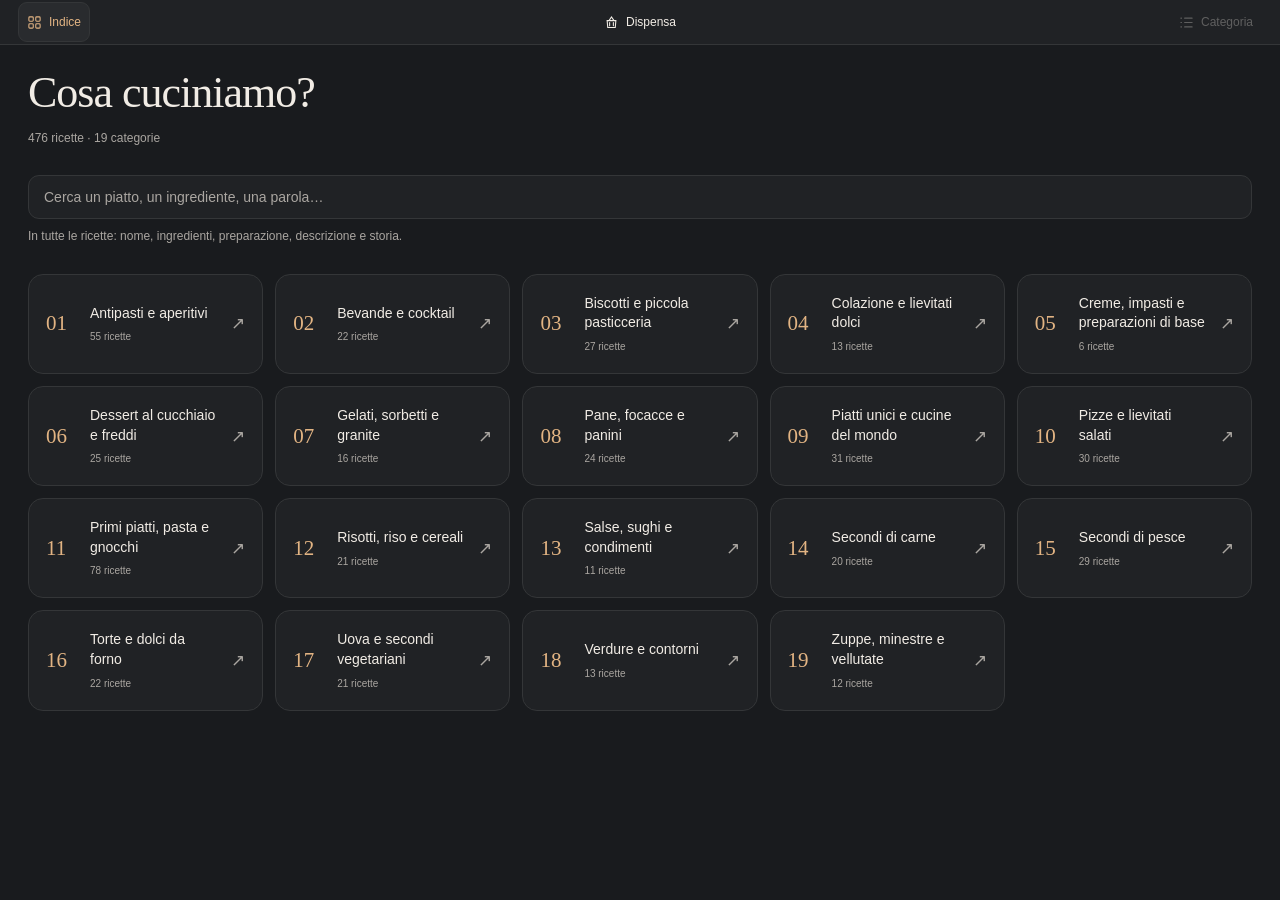
==== commit d657823e: "Keep recipe search only in the main index" ====
--- a/index.html
+++ b/index.html
@@ -124,7 +124,7 @@
 function drawStage(){const s=el('stage');if(pantry){s.innerHTML=pantryPage();renderPantryResults();return}
 if(categoryIndex){s.innerHTML=`<section class="index"><div class="indexTop"><h2>Cosa cuciniamo?</h2></div><p class="small categoryIntro">${RECIPES.length} ricette · ${CATEGORIES.length} categorie</p>${recipeSearchInput()}<div id="indexCategories" class="categoryGrid">${CATEGORIES.map((c,i)=>`<button class="categoryCard" data-cat="${esc(c)}"><span class="catNumber">${String(i+1).padStart(2,'0')}</span><span class="catLabel">${esc(c)}<small>${RECIPES.filter(r=>r.category===c).length} ricette</small></span><span class="catArrow" aria-hidden="true">↗</span></button>`).join('')}</div></section>`;renderRecipeSearch();return}
 if(!category){s.innerHTML=`<section class="welcome"><div style="font-size:34px;color:#b18a68">✧</div><h2>La tua cucina, da sfogliare.</h2><p>Apri l’indice, scegli una categoria e lasciati ispirare dalla prossima ricetta.</p><button id="openIndex" class="primaryButton">Esplora le categorie ↗</button><p class="notice">${RECIPES.length} ricette complete · ${CATEGORIES.length} categorie</p></section>`;return}
-if(!selected){s.innerHTML=`<section class="index"><div class="indexTop"><h2>${esc(category)} <span class="count">${items().length} ricette</span></h2><button id="allCategories" class="allCategories">← Tutte le categorie</button></div>${recipeSearchInput()}</section>`;renderRecipeSearch();return}
+if(!selected){s.innerHTML=`<section class="index"><div class="indexTop"><h2>${esc(category)} <span class="count">${items().length} ricette</span></h2><button id="allCategories" class="allCategories">← Tutte le categorie</button></div><div class="results" style="margin-top:18px">${items().map(r=>`<button data-openid="${esc(r.id)}">${esc(r.name)} <span aria-hidden="true">›</span></button>`).join('')}</div></section>`;return}
 const r=selected;if(story){s.innerHTML=recipeNavigation(r)+`<section class="story"><div style="font-size:32px;color:#a47856">❧</div><h2>${esc(r.name)}</h2>${r.story?`<p>${esc(r.story)}</p>`:`<p>Per questa ricetta non è ancora disponibile una storia o origine verificata.</p>`}${r.description?`<p><strong>Descrizione:</strong> ${esc(r.description)}</p>`:''}<div class="actions"><button id="flip">↶ Torna alla ricetta</button>${r.source?`<a href="${esc(r.source)}" target="_blank" rel="noopener noreferrer">Fonte della ricetta ↗</a>`:''}</div></section>`;return}
 function photoMarkup(r){
  const entry=DRIVE_PHOTOS[r.id];if(entry){loadDrivePhoto(r);const image=photoBundles.get(entry.bundle)?.[entry.key];if(image&&/^data:image\/webp;base64,/.test(image))return `<img class="recoveredPhoto" src="${image}" alt="${esc(r.name)}" decoding="async">`;}
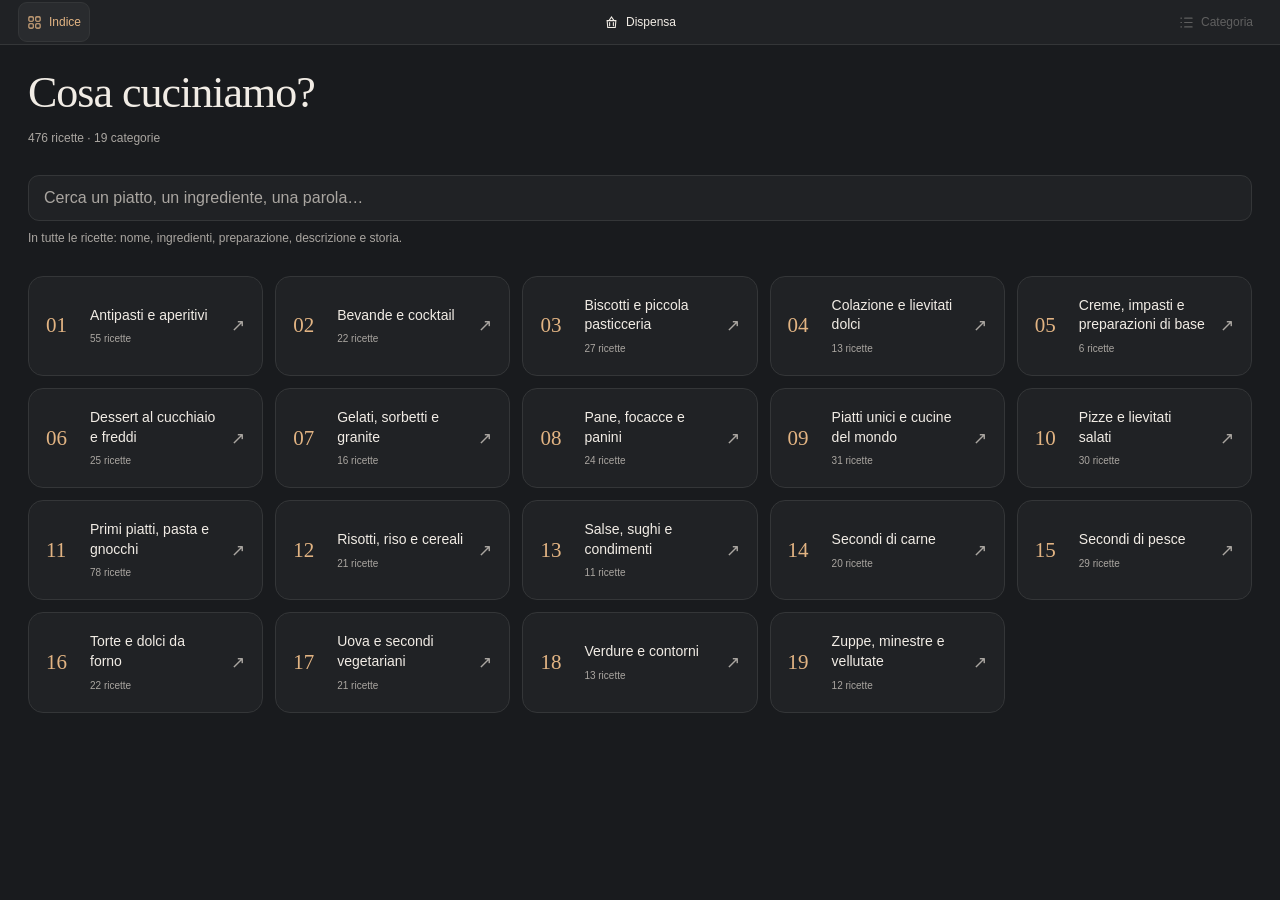
==== commit f603443d: "Prevent iOS search focus zoom and dismiss keyboard on Done" ====
--- a/index.html
+++ b/index.html
@@ -22,6 +22,9 @@
 .pantryV2{background:transparent;border:0;padding:8px 0}.pantryHeading{display:flex;gap:20px;justify-content:space-between;align-items:flex-start}.pantryHeading h2{margin:10px 0 12px}.pantryHeading .small{max-width:650px;margin:0 0 20px}.pantryV2 .quietButton{background:transparent;color:var(--muted)}.pantryEntry{display:flex;gap:8px}.pantryV2 .pantryEntry input{width:100%;max-width:none;flex:1;background:var(--panel);padding:13px 15px}.pantryV2 #addIngredient{flex-shrink:0}.visuallyHidden{position:absolute;width:1px;height:1px;padding:0;margin:-1px;overflow:hidden;clip:rect(0,0,0,0);white-space:nowrap;border:0}.stockList{display:flex;flex-wrap:wrap;gap:6px;margin:12px 0 18px}.pantryV2 .pill{display:inline-flex;gap:12px;align-items:center;min-height:38px;margin:0;padding:8px 12px}.pill span{color:var(--muted);font-size:18px}.pantryPreferences{display:flex;align-items:center;justify-content:space-between;gap:20px;flex-wrap:wrap;border-top:1px solid var(--line);border-bottom:1px solid var(--line);padding:18px 0;margin-bottom:18px}.pantryPreferences fieldset{margin:0;padding:0;border:0}.pantryPreferences legend{font-size:12px;color:var(--muted);padding:0;margin-bottom:9px}.pantryLimits{display:flex;gap:5px}.pantryLimits button{min-width:44px;background:var(--panel)}.pantryLimits button[aria-pressed=true]{color:var(--accent);border-color:var(--accent)}.pantryBasics{display:flex;align-items:center;gap:9px;font-size:12px;line-height:1.5;cursor:pointer}.pantryV2 .pantryBasics input{width:19px;height:19px;min-height:19px;margin:0;padding:0;accent-color:var(--accent);flex-shrink:0}#pantryFeedback{margin:0 0 16px;min-height:20px;color:var(--accent)}.pantryEmpty{background:var(--panel);border:1px solid var(--line);border-radius:16px;padding:28px}.pantryEmpty h3{font-family:Georgia,serif;font-size:25px;font-weight:400;margin:0 0 12px}.pantryEmpty p{font-size:14px;line-height:1.6;color:var(--muted);max-width:640px;margin:0}.pantryRecipeGrid{display:grid;grid-template-columns:repeat(2,minmax(0,1fr));gap:14px}.pantryV2 .pantryRecipe{display:flex;flex-direction:column;align-items:stretch;gap:11px;text-align:left;border-radius:15px;background:var(--panel);padding:20px;color:var(--ink);line-height:1.55}.pantryRecipe:hover{border-color:var(--accent)}.pantryRecipeTop{display:flex;align-items:flex-start;justify-content:space-between;gap:12px}.pantryRecipeTop .category{font-size:9px;color:var(--muted)}.pantryBadge{font-size:10px;font-weight:500;white-space:nowrap;color:var(--accent)}.pantryBadge.ready{color:#f5e1b8}.pantryRecipeName{font-family:Georgia,serif;font-size:25px;line-height:1.15}.pantryAvailability{font-size:11px;color:var(--accent)}.pantryHave,.pantryMissing{font-size:12px}.pantryHave{color:var(--muted)}.pantryMissing{border-top:1px solid var(--line);padding-top:11px;color:var(--ink)}.pantryHave b,.pantryMissing b{font-weight:500}.pantryOptional{font-size:11px;color:var(--muted)}.pantryOpen{display:flex;justify-content:space-between;font-size:11px;color:var(--accent);margin-top:auto;padding-top:6px}.pantryFootnote{margin-top:24px;max-width:760px}.morePantry{display:block;margin:20px auto}.pantryV2 button:focus-visible{outline:2px solid var(--accent);outline-offset:3px}@media(max-width:760px){.pantryV2{padding:6px 0}.pantryHeading{gap:10px}.pantryHeading h2{font-size:31px}.pantryRecipeGrid{grid-template-columns:1fr}.pantryPreferences{gap:16px}.pantryV2 .pantryRecipe{padding:17px}.pantryRecipeName{font-size:24px}.pantryRecipeTop{flex-wrap:wrap;gap:6px}.pantryEntry input{font-size:16px}.pantryBasics{min-height:40px}.pantryEmpty{padding:22px}}
 .recipeSearchBox{position:relative;margin-top:18px}.recipeSearchBox .search{margin:0;padding-right:44px}.recipeSearchBox button{position:absolute;right:5px;top:5px;min-width:34px;min-height:34px;padding:3px;font-size:22px}.searchHint{margin:8px 0 12px;font-size:12px}.searchResults{margin-bottom:16px}.searchResults button{align-items:flex-start}.searchResultText{min-width:0}.searchResultText strong{font-weight:500}.searchResultText small{display:block;color:var(--accent);font-size:10px;margin-top:5px}.searchResultText p{color:var(--muted);font-size:12px;margin:8px 0 0;line-height:1.5;overflow-wrap:anywhere}.categoryGrid[hidden]{display:none}button[hidden]{display:none}
 .recipeSearchBox input::-webkit-search-cancel-button,.recipeSearchBox input::-webkit-search-decoration{-webkit-appearance:none}
+
+/* Keep editable text at 16px to prevent iOS focus zoom; pinch zoom stays available. */
+.recipeSearchBox .search,.pantryV2 .pantryEntry input{font-size:16px}
 </style></head><body><div class="app" id="app"><header class="top"><nav class="headerActions" aria-label="Navigazione principale"><button id="indexToggle" aria-pressed="false"><svg viewBox="0 0 24 24" fill="none" stroke="currentColor" stroke-width="1.7" aria-hidden="true"><rect x="3" y="3" width="7" height="7" rx="1.5"/><rect x="14" y="3" width="7" height="7" rx="1.5"/><rect x="3" y="14" width="7" height="7" rx="1.5"/><rect x="14" y="14" width="7" height="7" rx="1.5"/></svg>Indice</button><button id="pantryToggle" aria-pressed="false"><svg viewBox="0 0 24 24" fill="none" stroke="currentColor" stroke-width="1.7" stroke-linecap="round" aria-hidden="true"><path d="M5 9h14l-1 11H6L5 9Z M8 9l4-6 4 6 M9 12v5 M15 12v5"/></svg>Dispensa</button><button id="categoryToggle" aria-label="Torna alla categoria" disabled><svg viewBox="0 0 24 24" fill="none" stroke="currentColor" stroke-width="1.7" stroke-linecap="round" aria-hidden="true"><path d="M9 5h12M9 12h12M9 19h12M3 5h1M3 12h1M3 19h1"/></svg>Categoria</button></nav></header><main id="stage" class="stage" aria-live="polite"></main></div>
 <script>const EDITORIAL_ENRICHMENT={"GZ-00076":{"description":"Variante degli arancini siciliani: una crosta croccante racchiude riso allo zafferano e un ripieno cremoso di besciamella, pistacchi e caciocavallo.","story":"Gli arancini, chiamati anche arancine secondo le tradizioni locali, appartengono alla cultura dello street food siciliano. Questa variante valorizza il pistacchio, ingrediente particolarmente rappresentativo della gastronomia dell'isola, abbinandolo al caciocavallo e alla besciamella. La fonte descrive il contesto gastronomico, ma non documenta una data o un inventore della variante.","history_status":"verified_editorial_introduction"},"GZ-00002":{"description":"Finger food da aperitivo composto da piccoli blinis di farina di ceci e farina di frumento, prosciutto crudo e avocado disposto a rosa, accompagnato da marmellata d'arancia. La presentazione punta sul contrasto fra sapidità, freschezza e nota agrumata.","story":"La pagina editoriale presenta il piatto come proposta contemporanea per feste, Natale e Capodanno, non come specialità con una storia tradizionale documentata. L'elemento distintivo è la decorazione floreale dell'avocado e l'incontro fra sapori diversi.","history_status":"editorial_context_no_historical_origin"},"GZ-01477":{"description":"Bocconcini di baccalà dissalato fritti in pastella alla birra con paprika, accompagnati da una salsa di maionese, ketchup, senape, cetriolini e una nota piccante. La pastella fredda e la frittura a 180 °C favoriscono una crosta croccante.","story":"GialloZafferano propone questa versione come interpretazione speziata del classico baccalà fritto casalingo, adatta anche alle occasioni festive e agli aperitivi. La pagina non attribuisce alla specifica variante alla paprika una provenienza storica documentata.","history_status":"editorial_context_no_historical_origin"},"GZ-03895":{"description":"Piccoli fagottini di pasta sfoglia che racchiudono albicocche e formaggio filante: l'esterno friabile e dorato contrasta con la frutta morbida e il ripieno sapido.","story":"La presentazione editoriale descrive una proposta creativa da aperitivo o brunch, ispirata all'abbinamento dolce-salato; non la identifica come ricetta regionale storica.","history_status":"editorial_context_no_historical_origin"},"GZ-00005":{"description":"Specialità siciliana di riso farcito, modellato e fritto; nella versione presentata i ripieni classici sono ragù con piselli e prosciutto con mozzarella.","story":"Gli arancini o arancine sono un emblema dello street food siciliano. Forma e dimensioni cambiano secondo città e ripieno; la fonte li accosta alle panelle e ai cazzilli palermitani e distingue preparazioni affini come supplì laziali e palle di riso campane.","history_status":"documented_culinary_tradition"},"GZ-00078":{"description":"Sfere fritte di spaghetti conditi con burro, formaggio, uova e zafferano, solitamente farcite con ragù, piselli e scamorza.","story":"La pagina li presenta come reinterpretazione dei classici arancini di riso della cucina siciliana: la pasta sostituisce il riso, mentre restano la forma da street food e la frittura. Non fornisce una data di invenzione.","history_status":"documented_derivation_no_date"},"GZ-01802":{"description":"Mazzetti di asparagi avvolti con prosciutto crudo e pasta sfoglia, arricchiti da formaggio e senape di Digione; il risultato è un antipasto croccante e saporito.","story":"La presentazione valorizza la stagionalità primaverile degli asparagi e l'uso del piatto per brunch e occasioni conviviali. Non documenta una specifica origine storica o regionale.","history_status":"editorial_context_no_historical_origin"},"GZ-01463":{"description":"Mezzi avocado usati come piccoli contenitori per uova e salmone, con succo di lime a dare freschezza; piatto adatto a colazione salata e brunch.","story":"La fonte lo presenta come rivisitazione moderna della colazione di ispirazione inglese, alternativa a uova, toast e bacon. Non sostiene che sia una preparazione inglese tradizionale codificata.","history_status":"editorial_context_no_historical_origin"},"GZ-01480":{"description":"Crema delicata e soffice di stoccafisso lavorato e mantecato, da servire con crostini o polenta grigliata.","story":"Piatto rappresentativo della tradizione veneziana. Nel lessico veneto lo stoccafisso essiccato viene comunemente chiamato baccalà, circostanza spiegata nell'introduzione della fonte. La ricetta pubblicata è attribuita allo chef Francesco Munarini dell'Osteria Do Spade di Venezia; la pagina non documenta una data precisa d'origine del piatto.","history_status":"documented_regional_tradition"},"GZ-02318":{"description":"Panini ai cereali svuotati e farciti con verdure, formaggio e prosciutto, poi passati in forno per ottenere bordi croccanti e un interno morbido.","story":"La pagina descrive un'idea versatile da buffet e cena informale, con farciture adattabili agli ingredienti disponibili. I riferimenti geografici nell'introduzione non costituiscono una prova di origine regionale precisa.","history_status":"editorial_context_no_historical_origin"},"GZ-00007":{"description":"Piccoli involtini da aperitivo in cui una prugna disidratata viene avvolta nel bacon e cotta al forno fino a ottenere un rivestimento dorato e croccante. Il contrasto fra la dolcezza del frutto e la sapidità del salume è l'elemento caratterizzante.","story":"La presentazione editoriale propone questi bocconcini come finger food per occasioni speciali e richiama la tradizione degli accostamenti dolce-salato; non attribuisce alla ricetta una specifica origine geografica o storica.","history_status":"editorial_context_no_documented_origin"},"GZ-00008":{"description":"Bocconcini vegetariani cotti in piccoli stampi, preparati con quinoa, zucchine, Grana Padano, zenzero e scorza di limone. Una proposta leggera dal profilo fresco e aromatico, adatta come antipasto.","story":"La fonte racconta la lunga storia della quinoa negli altopiani andini del Sud America, dove è coltivata da millenni, e ne ricorda il valore nella cultura inca con il nome quechua 'Chisiya mama', riferito alla madre dei semi. Si tratta della storia dell'ingrediente, non di una pretesa origine antica dei bocconcini di questa ricetta.","history_status":"documented_ingredient_history_not_recipe_origin"},"GZ-00011":{"description":"Bruschetta di pane tostato con crema di robiola ed erba cipollina, prosciutto crudo dolce e fichi leggermente grigliati con miele. L'insieme combina croccantezza, cremosità e contrasto dolce-sapido.","story":"La pagina spiega che il termine 'bruschetta' è collegato a 'bruscato', cioè pane rustico abbrustolito, e ne colloca l'uso tradizionale fra Lazio e Abruzzo prima della diffusione nel resto d'Italia. Questo contesto riguarda la bruschetta in generale; l'abbinamento con fichi e crudo è presentato come interpretazione moderna.","history_status":"documented_dish_family_etymology"},"GZ-00015":{"description":"Tartine mignon di pane o pancarrè, generalmente senza crosta, arricchite con burro, creme o salse e guarnizioni variabili. La disposizione decorativa degli ingredienti è parte integrante della preparazione, pensata per essere mangiata in uno o due bocconi.","story":"La fonte descrive il ruolo dei canapè come piccoli antipasti da aperitivo e l'importanza della loro presentazione elegante; non fornisce una ricostruzione storica documentata dell'origine del piatto.","history_status":"editorial_context_no_documented_origin"},"GZ-00085":{"description":"Bicchierini monoporzione con riso Venere aromatico, crema di porro, basilico e zenzero e dadini di pesce spada profumati al limone. Il contrasto cromatico tra riso scuro, salsa verde e pesce rende scenografico l'antipasto.","story":"La presentazione editoriale interpreta in chiave moderna l'abbinamento fra riso e pesce della cucina italiana. Non documenta un'origine storica specifica di questa preparazione.","history_status":"editorial_context_no_historical_origin"},"GZ-03967":{"description":"Specialità ligure cremosa a base di stoccafisso ammollato, patate, olio extravergine, aglio, prezzemolo e scorza di limone. Il pesce e le patate vengono amalgamati fino a ottenere una consistenza morbida, adatta ai crostoni.","story":"La fonte collega il brandacujun alla tradizione marinara ligure: stoccafisso e patate erano alimenti conservabili e pratici durante le traversate. Riporta come possibile spiegazione del nome il gesto del «brandare», cioè scuotere o ruotare ripetutamente la pentola; esistono però più interpretazioni etimologiche.","history_status":"documented_regional_tradition_qualified_etymology"},"GZ-00089":{"description":"Piccoli gusci di pasta brisée ripieni di risotto al pomodoro con piselli, prosciutto cotto e taleggio, cotti al forno e serviti come antipasto monoporzione.","story":"La fonte propone una reinterpretazione salata dei budini di riso dolci associati alla pasticceria toscana. Il riferimento è gastronomico e non costituisce prova di un'origine antica della specifica variante salata.","history_status":"editorial_inspiration_not_historical_origin"},"GZ-00022":{"description":"Aperitivo estivo composto da bicchierini di melone frullato e condito, accompagnati da fagottini croccanti di pasta fillo con feta, cipolla rossa, olive nere e pomodorini.","story":"La ricetta nasce come proposta editoriale contemporanea che sostituisce il classico accostamento prosciutto e melone con il contrasto fra dolcezza del melone e sapidità della feta. La fonte non indica una tradizione o data di invenzione per questo piatto.","history_status":"editorial_context_no_historical_origin"},"GZ-00024":{"description":"Crocchette fritte dalla panatura dorata e croccante, con un interno morbido ottenuto da una besciamella molto densa arricchita con prosciutto crudo e cipolla.","story":"La presentazione inserisce le crocchette nel repertorio degli antipasti e degli stuzzichini, citando varianti a base di patate, riso o formaggi e il confronto con le croquetas spagnole. Non documenta una provenienza storica precisa per questa versione.","history_status":"editorial_context_no_historical_origin"},"GZ-00132":{"description":"Crocchette fritte di risotto allo zafferano con cuore cremoso di stracchino e rivestimento croccante di panko. Il colore dorato del riso richiama il risotto alla milanese.","story":"La fonte dichiara esplicitamente l'ispirazione al risotto alla milanese e alla tradizione lombarda dello zafferano nel riso. La trasformazione in crocchette ripiene è una reinterpretazione, non una ricetta storica milanese attestata dalla pagina.","history_status":"documented_culinary_inspiration"}};
 const RECIPES=[{"id":"GZ-03895","name":"Albicocche in sfoglia","category":"Antipasti e aperitivi","serves":"6 pezzi","prep":"10 min","cook":"18 min","rest":"","ingredients":["Albicocche 6","pasta sfoglia rotonda 230 g","scamorza 30 g.\nPER FINIRE: tuorlo 1","latte intero 10 g","semi di lino 1 cucchiaino","pepe rosa in grani 1 cucchiaino."],"steps":["Tagliare la scamorza a cubetti. Lavare le albicocche, asciugarle, dividerle a metà e togliere il nocciolo.","Ricavare sei dischi di pasta sfoglia di circa 10 cm di diametro.","Sistemare metà albicocca al centro di ogni disco, riempire la cavità con scamorza e richiudere con l'altra metà.","Avvolgere ciascun frutto nella sfoglia sigillando le giunzioni, disporre su una teglia con carta forno e spennellare con tuorlo e latte.","Praticare piccoli fori in superficie, cospargere con semi di lino e pepe rosa e cuocere in forno statico a 200 °C per 15–18 minuti, fino a doratura."],"photo":"","source":"https://www.giallozafferano.com/recipes/apricots-in-puff-pastry.html","pdfPage":10,"description":"Un antipasto accattivante e insolito che racchiude al suo interno un segreto di formaggio filante... lasciatevi stupire dalle albicocche in sfoglia!"},{"id":"GZ-00002","name":"Antipasto crudo e avocado","category":"Antipasti e aperitivi","serves":"12 pezzi","prep":"15 min","cook":"15 min","rest":"","ingredients":["Avocado sodi 2","farina di ceci 50 g","farina 00 50 g","lievito istantaneo salato 1/4 cucchiaino","acqua 120 g","sale 5 g","prosciutto crudo 12 fette","marmellata di arance 2 cucchiai."],"steps":["Riunire le due farine, il lievito e il sale; incorporare l’acqua a filo lavorando con una frusta fino a ottenere una pastella uniforme.","Cuocere dodici piccoli blinis in padella antiaderente, circa 2–3 minuti per lato, e tenerli da parte.","Tagliare gli avocado a fettine sottili; per ogni pezzo sovrapporre e avvolgere circa dieci fettine formando una rosa.","Disporre su ogni blinis una fetta di prosciutto e una rosa di avocado. Servire con la marmellata di arance leggermente lavorata."],"photo":"","source":"https://ricette.giallozafferano.it/Antipasto-crudo-e-avocado.html","pdfPage":11,"description":"Stuzzicate l'appetito dei vostri ospiti con un accattivante finger food dai sapori esotici che li conquisterà al primo morso: antipasto crudo e avocado!"},{"id":"GZ-00003","name":"Arancini al ragù bianco","category":"Antipasti e aperitivi","serves":"12 pezzi","prep":"60 min","cook":"45 min","rest":"raffreddamento riso circa 2 ore","ingredients":["RISO: riso Vialone Nano 500 g","acqua 1200 g","caciocavallo grattugiato 100 g","burro 30 g","zafferano 0,45 g","sale fino q.b.\nRAGÙ: manzo macinato 50 g","maiale macinato 50 g","piselli 80 g","sedano 1 costa","carota 1","cipolla dorata 1","Parmigiano Reggiano 50 g","vino bianco 40 g","olio EVO, sale e pepe q.b.\nRIPIENO: caciocavallo a cubetti 50 g.\nPASTELLA: farina 00 200 g","acqua fredda 340 g","sale 1 pizzico.\nPANATURA: pangrattato q.b.","olio di arachidi q.b."],"steps":["Lessare il riso nell'acqua salata fino ad assorbimento; condirlo con zafferano sciolto in poca acqua calda, burro e caciocavallo grattugiato.","Stendere il riso su un vassoio, coprirlo e lasciarlo raffreddare completamente per circa due ore.","Rosolare sedano, carota e cipolla tritati; unire le carni, sfumare con il vino e cuocere dolcemente. A metà cottura aggiungere i piselli; alla fine incorporare il Parmigiano e raffreddare.","Con le mani inumidite formare una cavità nel riso, inserire ragù e cubetti di caciocavallo, richiudere e modellare a punta.","Mescolare farina, acqua fredda e sale in una pastella liscia. Rivestire ogni arancino e poi passarlo nel pangrattato.","Friggere pochi pezzi per volta in olio a circa 170 °C, scolare su carta assorbente e servire caldi."],"photo":"","source":"https://www.giallozafferano.com/recipes/white-ragu-arancini.html","pdfPage":12,"description":"La newsletter presenta questo piatto, ma non ne conserva una descrizione completa. La fonte è disponibile tramite il collegamento qui sotto"},{"id":"GZ-00005","name":"arancini di riso","category":"Antipasti e aperitivi","serves":"Circa 12 arancini","prep":"60 min","cook":"50 min","rest":"Circa 2 h di raffreddamento del riso","ingredients":["Riso Vialone Nano 500 g","Acqua 1,25 l, per il riso","Caciocavallo stagionato grattugiato 100 g","Burro 30 g","Zafferano 0,15 g","Sale grosso 1 cucchiaio","Carne macinata di maiale 150 g, per il ragù","Passata di pomodoro 200 g","Piselli 80 g","Cipolla bianca 50 g","Vino rosso 50 g","Olio extravergine d’oliva q.b.","Sale fino q.b.","Pepe nero q.b.","Caciocavallo fresco 50 g, per il ragù","Prosciutto cotto 120 g, per il ripieno bianco","Mozzarella 120 g, per il ripieno bianco","Farina 00 200 g, per la pastella","Acqua 350 g, per la pastella","Sale fino 1 pizzico, per la pastella","Pangrattato 200 g","Olio di semi 3 l, per friggere"],"steps":["Cuoci il riso in acqua salata finché il liquido viene assorbito; verso fine cottura unisci lo zafferano.","Manteca con burro e caciocavallo stagionato, poi stendi su un vassoio e fai raffreddare completamente.","Per il ragù, rosola cipolla e macinato nell’olio, sfuma col vino, aggiungi passata e piselli e cuoci finché il sugo è denso.","Taglia a cubetti mozzarella, prosciutto e caciocavallo fresco.","Con mani inumidite forma cavità in porzioni di riso; farcisci metà con prosciutto e mozzarella e metà con ragù e caciocavallo.","Chiudi bene e modella i pezzi; prepara una pastella fluida con farina, acqua e un pizzico di sale.","Immergi gli arancini nella pastella, ricoprili di pangrattato e friggi pochi pezzi alla volta a 160–170 °C fino a doratura."],"photo":"https://commons.wikimedia.org/wiki/Special:FilePath/Arancini_.jpg","source":"https://www.giallozafferano.com.br/receitas/Arancini-de-arroz.html","pdfPage":13,"description":"La newsletter presenta questo piatto, ma non ne conserva una descrizione completa. La fonte è disponibile tramite il collegamento qui sotto","photoCreditUrl":"https://commons.wikimedia.org/wiki/File:Arancini_.jpg","photoAuthor":"AndreaTartaglia","photoLicense":"CC BY-SA 4.0","photoIllustrative":true},{"id":"GZ-00076","name":"Arancini di riso al pistacchio","category":"Antipasti e aperitivi","serves":"12 arancini","prep":"Non precisato nella fonte consultata","cook":"Risotto circa 18-20 min; frittura a 170 °C (durata non precisata)","rest":"","ingredients":["Risotto: riso Carnaroli 300 g | scalogno 50 g | olio EVO 30 g | vino bianco 50 g | brodo vegetale 800 g | zafferano 1 bustina | Grana Padano DOP 65 g | sale e pepe q.b. || Ripieno: burro 15 g | farina 00 15 g | latte intero 150 g | noce moscata e sale q.b. | granella di pistacchi 30 g | caciocavallo 55 g || Panatura/frittura: farina 00 130 g | acqua 195 g | pangrattato 150 g | olio di arachide 800 g | sale q.b. || Finitura: farina di pistacchi 10 g"],"steps":["Preparare il brodo e tenerlo caldo. Ammorbidire lo scalogno tritato nell'olio, tostare il riso e sfumare con il vino. | 2. Cuocere il risotto aggiungendo il brodo gradualmente; verso la fine incorporare lo zafferano sciolto in poco brodo e il Grana. Stendere il riso su un vassoio e raffreddarlo completamente. | 3. Per il ripieno, ottenere una besciamella densa con burro, farina e latte caldo, insaporendo con sale e noce moscata; farla raffreddare. | 4. Dividere il caciocavallo in piccoli cubetti. Appiattire circa 75 g di riso per pezzo e inserire al centro besciamella, pistacchi tritati e formaggio. Chiudere con cura formando 12 sfere. | 5. Mescolare farina, acqua e sale per ottenere una pastella fluida e omogenea; passarvi gli arancini e rivestirli di pangrattato. | 6. Friggere pochi pezzi per volta in olio di arachide a circa 170 °C fino a doratura; sgocciolare su carta assorbente. | 7. Terminare con farina di pistacchi e servire caldi."],"photo":"","source":"https://ricette.giallozafferano.it/Arancini-di-riso-al-pistacchio.html","pdfPage":14,"description":"Gli arancini di riso al pistacchio sono una variante del classico street food siciliano con una fragrante panatura dorata e un cuore avvolgente e cremoso!"},{"id":"GZ-00078","name":"Arancini di spaghetti","category":"Antipasti e aperitivi","serves":"20 arancini","prep":"60 min","cook":"60 min","rest":"","ingredients":["Pasta: spaghetti 500 g","burro 35 g","tuorli 3","Grana Padano DOP 250 g","zafferano 1 bustina","olio EVO q.b.","sale q.b.","pepe q.b. Ragù: burro 25 g","manzo macinato 200 g","cipolla bianca 1/2","olio EVO q.b.","pepe q.b.","piselli surgelati 100 g","concentrato di pomodoro 40 g","sale q.b.","scamorza 100 g","vino rosso 100 ml. Pastella: pangrattato 500 g","farina 00 150 g","acqua 360 g","sale 1 pizzico. Frittura: olio di arachidi q.b."],"steps":["Per il ragù, stufare la cipolla nel burro e olio, rosolare la carne, sfumare con il vino e aggiungere il concentrato diluito; cuocere circa venti minuti, poi unire i piselli e far raffreddare.","Lessare gli spaghetti, colorarli con zafferano sciolto in acqua di cottura, scolarli e raffreddarli.","Condirli con burro, Grana, tuorli, sale e pepe; tagliarli grossolanamente e farli rassodare in frigorifero, preferibilmente una notte.","Modellare porzioni di spaghetti a pallina, farcirle con ragù e cubetti di scamorza, quindi chiuderle e raffreddarle ancora dieci minuti.","Mescolare farina, acqua e sale per una pastella; passarvi gli arancini e poi nel pangrattato.","Friggere in olio caldo per circa 5-6 minuti, finché sono dorati, e scolare."],"photo":"https://www.giallozafferano.com.br/images/142-14218/arancini-de-espaguete_1200x800.jpg","source":"https://www.giallozafferano.com.br/receitas/arancini-de-espaguete.html","pdfPage":15,"description":"Gli arancini di spaghetti sono una gustosa alternativa ai classici arancini di riso, preparati con spaghetti e un gustoso ripieno di ragÄ± e scamorza. <http://ricette.giallozafferano.it/Arancini-di-spaghetti.html>"},{"id":"GZ-01802","name":"Asparagi in sfoglia con crudo","category":"Antipasti e aperitivi","serves":"4 persone","prep":"30 min","cook":"25 min","rest":"","ingredients":["Asparagi 800 g","Pasta sfoglia 250 g","Prosciutto crudo 8 fette","Grana Padano DOP a scaglie 30 g","Uova 1."],"steps":["Eliminare le estremità dure degli asparagi e pulire i gambi. Legarli a mazzetto e lessarli in acqua salata per 8–10 minuti, lasciandoli ancora consistenti. Scolare e asciugare.","Stendere la sfoglia e tagliarla in otto strisce larghe circa tre centimetri.","Distribuire le scaglie di Grana sulle fette di prosciutto e avvolgerle attorno agli asparagi.","Arrotolare su ogni porzione una striscia di sfoglia a spirale. Spennellare con l’uovo sbattuto.","Disporre su teglia foderata e cuocere nel forno preriscaldato a 392 °F per circa 15 minuti, finché la sfoglia è dorata. Servire caldi."],"photo":"https://www.giallozafferano.com/images/313-31394/asparagus-in-puff-pastry-with-prosciutto_780x520_wm.jpg","source":"https://www.giallozafferano.com/recipes/asparagus-in-puff-pastry-with-prosciutto.html","pdfPage":16,"description":"La newsletter presenta questo piatto, ma non ne conserva una descrizione completa. La fonte è disponibile tramite il collegamento qui sotto"},{"id":"GZ-01463","name":"Avocado, uova e salmone","category":"Antipasti e aperitivi","serves":"4 persone","prep":"3 min","cook":"10 min","rest":"","ingredients":["Avocado 2","uova medie 4","salmone affumicato 90 g","erba cipollina 6 steli","lime 1","sale fino q.b.","pepe nero q.b.","pepe rosa in grani q.b.","olio EVO q.b."],"steps":["Grattugiare la scorza del lime, tritare l'erba cipollina e tenere da parte.","Dividere gli avocado a metà, togliere il nocciolo e irrorare la polpa con succo di lime; incidere la polpa con un coltellino.","Disporre una porzione di salmone affumicato su ogni mezzo avocado e insaporire con sale, pepe e scorza di lime.","Scaldare poco olio in padella e cuocere le uova al tegamino per circa 2–3 minuti, mantenendo i tuorli interi.","Adagiare un uovo su ogni mezzo avocado e completare con pepe rosa ed erba cipollina; servire subito."],"photo":"https://www.giallozafferano.com/images/328-32820/avocado-eggs-and-salmon_780x520_wm.jpg","source":"https://www.giallozafferano.com/recipes/avocado-eggs-and-salmon.html","pdfPage":17,"description":"Una sfiziosa ricetta per il brunch che può diventare anche un originale antipasto, ideale per fare il pieno di gusto ed energie: avocado, uova e salmone!"},{"id":"GZ-01477","name":"Baccalà in pastella","category":"Antipasti e aperitivi","serves":"4 persone","prep":"10 min","cook":"10 min","rest":"15 min per raffreddare farina e ciotola","ingredients":["Baccalà dissalato 1 filetto","Farina 00 fredda 300 g","Birra ghiacciata 300 g","Paprika dolce 1 cucchiaino","Sale fino ½ cucchiaino","Pepe nero q.b.","Per la salsa: maionese 50 g","Ketchup 30 g","Senape 1 cucchiaino","Cetriolini sottaceto 2","Tabasco® q.b."],"steps":["Mettere per 15 minuti in congelatore la ciotola e la farina, così da mantenerle ben fredde.","Preparare la salsa amalgamando maionese, ketchup, cetriolini tritati, senape, un poco del liquido dei cetriolini e Tabasco; conservarla a parte.","Privare il baccalà dissalato della pelle e tagliarlo in cubi di circa 4 cm.","Mescolare farina, sale, pepe e paprika; versare lentamente la birra molto fredda, lavorando con una frusta fino a ottenere una pastella liscia.","Scaldare l'olio per friggere a 180 °C, immergere pochi cubi alla volta nella pastella e friggerli per circa 5-8 minuti, finché dorati.","Scolare su carta assorbente, salare a piacere e servire subito con la salsa preparata."],"photo":"https://www.giallozafferano.it/images/234-23496/Baccala-in-pastella_450x300.jpg","source":"https://ricette.giallozafferano.it/Baccala-in-pastella.html","pdfPage":18,"description":"La newsletter presenta questo piatto, ma non ne conserva una descrizione completa. La fonte è disponibile tramite il collegamento qui sotto"},{"id":"GZ-01480","name":"Baccalà mantecato alla veneziana","category":"Antipasti e aperitivi","serves":"4 persone","prep":"30 min","cook":"30 min","rest":"","ingredients":["Stoccafisso già ammollato 800 g; Olio di semi di girasole 500 g; Alloro 2 foglie; Sale fino q.b.; Pepe nero q.b.\nPER GUARNIRE: Prezzemolo q.b.; Pepe nero q.b."],"steps":["Sciacquare più volte lo stoccafisso ammollato, eliminare le spine e tagliarlo in grossi pezzi.","Trasferirlo in una casseruola con l’alloro e acqua fredda sufficiente a coprirlo.","Portare a ebollizione, schiumare e cuocere per circa 30 minuti, finché il pesce tende a sfaldarsi.","Scolare bene e lavorare il pesce ancora caldo in planetaria con la frusta a velocità medio-bassa.","Versare l’olio di semi a filo, regolando sale e pepe; montare per circa 10 minuti fino a ottenere una crema soffice.","Formare quenelle e servire su crostini di pane o polenta, completando con prezzemolo e pepe."],"photo":"https://www.giallozafferano.es/images/3-350/Bacalao-a-la-crema-a-la-veneciana_1200x800.jpg","source":"https://www.giallozafferano.es/recetas/Bacalao-a-la-crema-a-la-veneciana.html","pdfPage":364,"description":"Il baccalà mantecato alla veneziana è un antipasto tipico, una crema di stoccafisso molto delicata, servita come con crostini di polpenta o pane!"},{"id":"GZ-02318","name":"Barchette di pane ripiene","category":"Antipasti e aperitivi","serves":"8 barchette","prep":"30 min","cook":"15 min (scheda fonte); 25 min (procedimento)","rest":"","ingredients":["Panini multicereali 8","uova 6","ricotta 40 g","Parmigiano Reggiano 20 g","erba cipollina q.b.","sale e pepe q.b.","olio EVO 3 cucchiai","pancetta 70 g","melanzana 140 g","prosciutto cotto 100 g","zucchine 200 g. Per spennellare: uovo 1."],"steps":["Tagliare la parte superiore dei panini e scavare la mollica, lasciando un fondo sufficientemente robusto.","Tagliare zucchina e melanzana a dadini; saltarle in padella con l’olio per circa 10 minuti e lasciarle raffreddare.","Sbattere le sei uova con ricotta, Parmigiano, erba cipollina, ortaggi raffreddati, prosciutto cotto e pancetta a dadini; regolare sale e pepe.","Riempire i panini con il composto senza eccedere con la parte liquida. Spennellare la superficie con l’uovo rimasto.","Cuocere in forno ventilato preriscaldato a circa 175 °C per 25 minuti, finché il ripieno risulta rappreso e dorato. Servire tiepidi o freddi."],"photo":"https://www.giallozafferano.com/images/315-31526/bread-boats-stuffed_780x520_wm.jpg","source":"https://www.giallozafferano.com/recipes/bread-boats-stuffed.html","pdfPage":19,"description":"Le barchette di pane ripiene sono una ricetta golosa e saporita, ottima come contorno o servita ad un aperitivo"},{"id":"GZ-00085","name":"Bicchierini di riso venere e spada","category":"Antipasti e aperitivi","serves":"10 bicchierini","prep":"15 min","cook":"40 min","rest":"","ingredients":["Riso Venere 200 g","pesce spada 250 g","scorza di limone 1","olio EVO q.b.","pepe nero q.b.","sale fino q.b. Crema: porri 100 g","zenzero fresco 20 g","basilico 15 g","olio EVO 30 g","sale fino q.b. Guarnizione: menta q.b.","olio EVO q.b."],"steps":["Lessare il riso Venere in abbondante acqua salata per circa quaranta minuti.","Tagliare porro e zenzero; farli insaporire in un pentolino con poco olio per alcuni minuti, poi frullare con basilico, 30 g d'olio e sale fino a una crema liscia.","Eliminare la pelle del pesce spada, ridurlo a dadini e saltarlo a fuoco vivo con olio per circa cinque minuti, aggiungendo scorza di limone, sale e pepe.","Scolare il riso e condirlo con poco olio e pepe.","In ciascun bicchierino disporre riso, crema di porro e basilico, dadini di spada e un secondo strato di riso; completare con olio e menta."],"photo":"https://www.giallozafferano.com/images/332-33215/venus-rice-and-swordfish-cups_1200x800.jpg","source":"https://www.giallozafferano.com/recipes/venus-rice-and-swordfish-cups.html","pdfPage":20,"description":"Affondate la forchetta strato dopo strato per andare alla scoperta di un conturbante gioco di sapori, aromi e colori... bicchierini di riso venere e spada!"},{"id":"GZ-00007","name":"Bocconcini di prugne e bacon","category":"Antipasti e aperitivi","serves":"8 bocconcini (circa 4 persone)","prep":"5 min","cook":"25 min","rest":"","ingredients":["Prugne secche denocciolate: 8 | Bacon: 8 fette | Salvia fresca: 8 foglie"],"steps":["Stendere le fette di bacon e collocare una prugna denocciolata a un'estremità di ciascuna. | 2. Arrotolare il bacon intorno alla frutta per formare otto involtini compatti. | 3. Disporli separati su una placca foderata di carta forno e cuocere in forno statico preriscaldato a 180 °C per circa 25 minuti, finché il bacon diventa dorato. | 4. Far riposare brevemente fuori dal forno e guarnire con una foglia di salvia per pezzo."],"photo":"https://www.giallozafferano.es/images/152-15269/bocaditos-de-ciruelas-y-bacon_1200x800.jpg","source":"https://ricette.giallozafferano.it/Bocconcini-di-prugne-e-bacon.html","pdfPage":21,"description":"Arrotolare e infornare: bastano due semplici mosse per portare in tavola un antipasto sfizioso dai sapori contrastanti... bocconcini di prugne e bacon!"},{"id":"GZ-00008","name":"Bocconcini di quinoa","category":"Antipasti e aperitivi","serves":"30 bocconcini","prep":"15 min","cook":"25 min (oltre alla cottura della quinoa)","rest":"","ingredients":["Quinoa: 150 g | Zucchine piccole: 2 | Uovo: 1 | Grana Padano DOP grattugiato: 50 g | Scorza grattugiata: 1 limone | Zenzero fresco grattugiato: quanto basta | Sale e pepe: quanto basta"],"steps":["Sciacquare la quinoa sotto acqua fredda per eliminare il retrogusto amaro. Lessarla in acqua leggermente salata secondo la confezione (indicativamente 15-20 minuti), quindi scolarla e raffreddarla. | 2. Grattugiare le zucchine e unirle in una terrina alla scorza di limone e a poco zenzero fresco. | 3. Aggiungere la quinoa cotta, il Grana e l'uovo. Regolare di sale e pepe e mescolare per ottenere un impasto uniforme. | 4. Distribuire circa 20 g di composto per stampino mini-muffin o pirottino piccolo, pressando leggermente. | 5. Cuocere in forno statico già caldo a 180 °C per circa 25 minuti (oppure ventilato a 160 °C per circa 20 minuti) e servire tiepido."],"photo":"https://www.giallozafferano.it/images/28-2817/Bocconcini-di-quinoa_780x520.jpg","source":"https://ricette.giallozafferano.it/Bocconcini-di-quinoa.html","pdfPage":22,"description":"I bocconcini di quinoa con zucchine, zenzero e parmigiano sono un antipasto sfizioso e veloce da preparare, perfetto da gustare nei mesi estivi"},{"id":"GZ-00009","name":"Bocconcini di sfoglia con formaggio e miele","category":"Antipasti e aperitivi","serves":"20 pezzi","prep":"20 min","cook":"10 min","rest":"","ingredients":["Pasta sfoglia tonda: 230 g | Caprino: 80 g | Miele di castagno: 60 g | Timo: q.b. | Olio extravergine di oliva: q.b. | Sale fino e pepe nero: q.b. | Tuorlo: 1 | Latte intero: 1 cucchiaio"],"steps":["Rendere cremoso il caprino mescolandolo con poco olio, sale e pepe.","Dalla sfoglia ricavare 40 dischetti di 3,5 cm; sistemarne 20 su una teglia con carta forno.","Con un coppapasta da 2,5 cm svuotare gli altri 20 dischetti, ottenendo anelli; bucherellare i fondi.","Sbattere tuorlo e latte, spennellare i fondi e sovrapporre a ciascuno un anello.","Distribuire un cucchiaino di caprino al centro di ogni bocconcino; cuocere a 200 °C in forno statico per 10 minuti.","Lasciar intiepidire; aromatizzare il miele con foglioline di timo e distribuirlo al momento del servizio."],"photo":"https://www.giallozafferano.it/images/206-20639/Bocconcini-di-sfoglia-con-formaggio-e-miele_780x520_wm.jpg","source":"https://ricette.giallozafferano.it/Bocconcini-di-sfoglia-con-formaggio-e-miele.html","pdfPage":23,"description":"Un grazioso finger food in perfetto equilibrio fra dolce e salato, ideale per stuzzicare l'appetito... bocconcini di sfoglia con formaggio e miele!"},{"id":"GZ-03967","name":"brandacujun","category":"Antipasti e aperitivi","serves":"4 persone","prep":"20 min","cook":"1 h 30 min","rest":"","ingredients":["Stoccafisso già ammollato 600 g","patate 300 g","olio EVO 100 g","aglio 1 spicchio","prezzemolo 15 g","scorza di limone 1","sale fino q.b.","pepe bianco q.b."],"steps":["Tagliare lo stoccafisso ammollato e le patate sbucciate in pezzi grossi; tritare il prezzemolo.","Mettere pesce e patate in acqua fredda e cuocere per 30–40 minuti, eliminando la schiuma che affiora.","Scolare, lasciar intiepidire, togliere pelle e lische e sfaldare il pesce.","Scaldare una parte dell'olio con l'aglio tritato; aggiungere stoccafisso, patate e prezzemolo.","Coprire e cuocere dolcemente per circa un'ora, scuotendo e ruotando la casseruola ogni 5–7 minuti e versando l'olio restante poco alla volta.","Quando il composto è mantecato, regolare di sale e pepe e completare con la scorza di limone. Servire anche su crostoni."],"photo":"","source":"https://www.giallozafferano.es/recetas/brandacujun.html","pdfPage":865,"description":"Ricetta recuperata e verificata nel ricettario personale; ingredienti e procedimento rielaborati dalla fonte editoriale."},{"id":"GZ-00010","name":"bruschetta caprese","category":"Antipasti e aperitivi","serves":"4 persone","prep":"10 min","cook":"5 min","rest":"","ingredients":["Pane casereccio 4 fette","mozzarella di bufala 250 g","pomodorini 10","olive nere 12","basilico 8 foglie","aglio 1 spicchio","origano 2 pizzichi","olio EVO e sale q.b."],"steps":["Tagliare quattro fette di pane di circa 2 cm e tostarle su entrambi i lati.","Strofinare le fette ancora calde con uno spicchio d’aglio.","Scolare bene la mozzarella e tagliarla a cubetti; dividere i pomodorini in quarti.","Mescolare mozzarella, pomodori e olive con basilico spezzettato, origano, sale e olio.","Distribuire il condimento sul pane e servire subito con un filo d’olio."],"photo":"https://commons.wikimedia.org/wiki/Special:FilePath/Bruschetta_caprese.jpg","source":"https://ricette.giallozafferano.it/Bruschetta-caprese.html","pdfPage":24,"description":"La newsletter presenta questo piatto, ma non ne conserva una descrizione completa. La fonte è disponibile tramite il collegamento qui sotto","photoCreditUrl":"https://commons.wikimedia.org/wiki/File:Bruschetta_caprese.jpg","photoAuthor":"Arnaud 25","photoLicense":"CC BY-SA 4.0","photoIllustrative":true},{"id":"GZ-00011","name":"Bruschetta con fichi e crudo dolce","category":"Antipasti e aperitivi","serves":"4 bruschette","prep":"10 min","cook":"5 min","rest":"","ingredients":["Pane pugliese 200 g (4 fette)","fichi 200 g","prosciutto crudo dolce 100 g (8 fette)","robiola 200 g","erba cipollina 5 fili","miele di acacia 20 g","sale fino q.b.","pepe nero q.b."],"steps":["Affettare il pane in quattro parti uguali e tostarlo su una griglia ben calda da entrambi i lati.","Lavare e tritare l'erba cipollina, unirla alla robiola e insaporire con sale e pepe.","Pulire i fichi, tagliarli a spicchi e spennellarli con il miele; passarli brevemente sulla griglia calda.","Spalmare la crema di robiola sul pane, aggiungere due fette di prosciutto per bruschetta e completare con gli spicchi di fico. Servire subito."],"photo":"https://www.giallozafferano.com/images/359-35904/bruschetta-with-figs-and-sweet-prosciutto_780x520_wm.jpg","source":"https://ricette.giallozafferano.it/Bruschetta-con-fichi-e-crudo-dolce.html","pdfPage":25,"description":"La bruschetta con i fichi e il crudo dolce è un ottimo finger food da proporre per aperitivo, come un facile e veloce antipasto in una cena tra amici"},{"id":"GZ-00089","name":"Budini di riso salati","category":"Antipasti e aperitivi","serves":"12 pezzi","prep":"30 min","cook":"1 h 20 min","rest":"frolla 40 min","ingredients":["PASTA BRISÉE: burro freddo 100 g","farina 00 200 g","acqua ghiacciata 70 ml","sale fino q.b. RISOTTO: riso Carnaroli 300 g","piselli 150 g","prosciutto cotto a cubetti 100 g","Taleggio 100 g","brodo vegetale 500 ml","vino bianco 100 ml","burro 50 g","scalogno 1","concentrato di pomodoro triplo 1 cucchiaio","olio EVO e sale q.b."],"steps":["Sabbiare farina e burro freddo, unire il sale e acqua ghiacciata fino a formare un impasto compatto; avvolgerlo e lasciarlo riposare in frigorifero almeno 40 minuti.","Appassire lo scalogno tritato nell'olio, tostare il riso, sfumare con vino bianco e cuocere aggiungendo gradualmente brodo e concentrato di pomodoro sciolto in poco brodo.","A metà cottura unire i piselli. Mantenere il riso molto al dente, quindi mantecare con burro e Taleggio e incorporare il prosciutto cotto; lasciar raffreddare.","Stendere la brisée a circa 3 mm, ritagliare dischi e rivestire uno stampo da muffin imburrato. Riempire con il risotto e cuocere in forno statico a 175 °C per circa 60 minuti."],"photo":"https://www.giallozafferano.com/images/320-32035/savory-rice-pudding_780x520_wm.jpg","source":"https://www.giallozafferano.com/recipes/savory-rice-pudding.html","pdfPage":26,"description":"I budini di riso sono uno sfizioso antipasto: un guscio croccante di pasta brisè ripieno di risotto al pomodoro arricchito con piselli, prosciutto e taleggio"},{"id":"GZ-00015","name":"Canapè","category":"Antipasti e aperitivi","serves":"30 canapè (10 pane bianco, 20 pane di segale)","prep":"60 min","cook":"5 min","rest":"","ingredients":["Crema gamberi: gamberi 130 g, aglio 1 spicchio, formaggio spalmabile 50 g, olio EVO, basilico facoltativo, sale e pepe q.b. Crema erbe: formaggio spalmabile 60 g, erba cipollina, sale e pepe q.b. Canapè bianchi: pane bianco 90 g, prosciutto cotto 1 fetta, salmone affumicato 40 g, zucchine 8 rondelle, scorza di limone 1, basilico, erba cipollina e pepe q.b. Canapè integrali/segale: pane di segale 150 g, cetriolini 5, gamberi con coda 5, pomodorini 4, salame 2 fette, prosciutto crudo 1 fetta, oliva nera 1, zucchine 10 rondelle, maionese 30 g, basilico q.b."],"steps":["Frullare 60 g di formaggio fresco con erba cipollina e condire; per la seconda crema saltare i gamberi con aglio e olio, poi frullarli con 50 g di formaggio, basilico e pepe.","Tagliare il pane bianco in dieci forme; grigliare brevemente le zucchine e preparare striscioline di salmone e prosciutto.","Assemblare cinque canapè al salmone con crema alle erbe, zucchine e scorza di limone; altri cinque con prosciutto e crema alle erbe.","Ricavare venti basi dal pane di segale. Farcirne cinque con crema di gamberi e gambero intero, cinque con crema di gamberi e zucchine, cinque con crema alle erbe e prosciutto crudo, cinque con maionese e salame.","Decorare con pomodorini, cetriolini, olive e basilico secondo le varianti; mantenere al fresco e servire appena preparati."],"photo":"","source":"https://ricette.giallozafferano.it/Canape.html","pdfPage":27,"description":"I canapè sono deliziose tartine formate da fette di pane o pancarrè, private della crosta, spalmate di burro e farcite con i più svariati ingredienti"},{"id":"GZ-00018","name":"carpaccio di ananas e speck","category":"Antipasti e aperitivi","serves":"4 persone","prep":"20 min","cook":"Non prevista","rest":"","ingredients":["Ananas 1","speck affettato sottile 200 g","origano q.b.","Grana Padano DOP in scaglie 50 g","gelatina d'uva q.b. (accompagnamento)","taralli q.b. (accompagnamento)."],"steps":["Eliminare ciuffo e buccia dell'ananas, poi affettare la polpa molto sottilmente.","Distribuire le fette sui piatti alternandole a quelle di speck.","Ricavare scaglie sottili di Grana Padano e cospargerle sul carpaccio con l'origano.","Servire immediatamente accompagnando con taralli e gelatina d'uva in ciotoline separate."],"photo":"https://www.giallozafferano.com/images/300-30050/pineapple-and-speck-carpaccio_780x520_wm.jpg","source":"https://ricette.giallozafferano.it/Carpaccio-di-ananas-e-speck.html","pdfPage":28,"description":"La newsletter presenta questo piatto, ma non ne conserva una descrizione completa. La fonte è disponibile tramite il collegamento qui sotto"},{"id":"GZ-00022","name":"Chupitos di melone con fagottini di feta","category":"Antipasti e aperitivi","serves":"4 chupitos e 16 fagottini","prep":"20 min","cook":"3 min","rest":"","ingredients":["CHUPITOS: Melone 460 g","Olio extravergine d’oliva 10 g","Sale fino q.b.","Pepe nero q.b.\nFAGOTTINI: Pasta fillo 150 g (4 fogli da 48×34 cm)","Feta 100 g","Pomodorini datterini 80 g","Olive nere 25 g","Cipolla rossa di Tropea 60 g","Erba cipollina q.b.","Olio EVO 10 g","Sale q.b.","Olio di semi di arachide per friggere q.b."],"steps":["Pulire il melone, ridurne la polpa a pezzi e frullarla con l’olio e poco sale. Tenere il composto in frigorifero.","Tritare cipolla ed erba cipollina; tagliare pomodorini e feta a piccoli cubetti, affettare le olive. Unire e condire con olio e poco sale.","Sovrapporre due fogli di pasta fillo e ricavare otto strisce larghe circa 6 cm; inumidirle leggermente.","Mettere un poco di ripieno all’estremità di ogni striscia e ripiegarla più volte a triangolo, sigillando con acqua. Ripetere con gli altri fogli fino a 16 fagottini.","Friggere pochi pezzi per volta in olio a 170–180 °C, circa mezzo minuto per lato. Scolare.","Versare il frullato di melone in quattro bicchierini, pepare e accompagnare con i fagottini caldi."],"photo":"https://www.giallozafferano.it/images/158-15810/Chupitos-di-melone-con-fagottini-di-feta_450x300.jpg","source":"https://ricette.giallozafferano.it/Chupitos-di-melone-con-fagottini-di-feta.html","pdfPage":29,"description":"I chupitos di melone con fagottini di feta sono un modo originale di gustare all'ora dell'aperitivo o come antipasto un nuovo classico dell'estate...melone e feta!"},{"id":"GZ-00023","name":"Crocchette cacio e pepe","category":"Antipasti e aperitivi","serves":"20 crocchette","prep":"20 min","cook":"60 min","rest":"","ingredients":["Patate rosse 1 kg","Pecorino Romano stagionato 100 g","pepe nero in grani 2 cucchiaini","pepe bianco 2 cucchiaini","uovo 1. Panatura: uova 3","pangrattato 100 g. Frittura: olio di semi q.b."],"steps":["Lessare le patate con la buccia per circa 40 minuti, poi scolarle e schiacciarle.","Pestare insieme pepe nero e bianco e grattugiare il pecorino.","Quando le patate sono tiepide, impastarle con pecorino, pepe e un uovo.","Con le mani umide formare una ventina di crocchette cilindriche.","Passarle due volte nell'uovo sbattuto e nel pangrattato per una crosta più consistente.","Friggerne poche alla volta in olio a circa 170 °C per circa tre minuti, scolarle e servire calde."],"photo":"https://www.giallozafferano.fr/images/94-9405/croquettes-cacio-e-pepe_780x520_wm.jpg","source":"https://ricette.giallozafferano.it/Crocchette-cacio-e-pepe.html","pdfPage":30,"description":"Le crocchette cacio e pepe nascono da due delle ricette più amate della nostra cucina e sono perfette da accompagnare a un bicchiere di bollicine!"},{"id":"GZ-00024","name":"Crocchette di prosciutto","category":"Antipasti e aperitivi","serves":"10 crocchette","prep":"25 min","cook":"25 min","rest":"","ingredients":["Prosciutto crudo affettato 160 g","latte intero 500 g","burro 70 g","farina 00 90 g","sale fino 1 cucchiaino","noce moscata 1 cucchiaino","cipolla gialla 1. Per impanare e friggere: uova 3","pangrattato 100 g","olio di semi di girasole q.b."],"steps":["Tritare la cipolla e farla appassire lentamente nel burro per circa dieci minuti.","Tagliare il prosciutto a striscioline, unirlo alla cipolla e cuocere un minuto.","Aggiungere la farina e tostarla per un paio di minuti, poi versare il latte in tre riprese mescolando con cura. Insaporire con noce moscata e sale.","Proseguire finché la besciamella diventa molto densa; stenderla in una teglia, raffreddarla e metterla in frigorifero per almeno due ore.","Dividere il composto in dieci porzioni, modellarle con le mani umide e impanarle con uovo e pangrattato.","Friggere in olio a 170 °C per circa tre minuti, poche crocchette per volta; scolare e servire."],"photo":"https://www.giallozafferano.com/images/341-34186/ham-croquettes_780x520_wm.jpg","source":"https://ricette.giallozafferano.it/Crocchette-di-prosciutto.html","pdfPage":31,"description":"La newsletter presenta questo piatto, ma non ne conserva una descrizione completa. La fonte è disponibile tramite il collegamento qui sotto"},{"id":"GZ-00130","name":"Crocchette di riso al forno","category":"Antipasti e aperitivi","serves":"26 pezzi","prep":"60 min","cook":"50 min","rest":"brodo circa 1 h 30 min","ingredients":["Riso Carnaroli 500 g","scalogno 80 g","olio EVO 30 g","vino bianco 100 g. BRODO: acqua 1 l","carote 100 g","sedano 100 g","cipolle bianche 200 g","pepe nero in grani 10 g. PANATURA: pangrattato 200 g","uova medie 4","sale q.b. RIPIENO: prosciutto cotto 220 g","pisellini 180 g","provola affumicata 150 g."],"steps":["Cuocere un brodo con acqua, sedano, carota, cipolla e pepe per circa 90 minuti, quindi filtrare.","Appassire lo scalogno nell’olio, tostare il riso, sfumare con vino e cuocere aggiungendo brodo caldo; stendere il risotto e raffreddarlo.","Tagliare prosciutto e provola a cubetti e cuocere brevemente i piselli a vapore.","Suddividere il riso freddo in 26 porzioni, schiacciarle, farcirle con prosciutto, piselli e provola e chiuderle a crocchetta.","Passare due volte nelle uova sbattute e nel pangrattato; disporre in teglia con poco olio e cuocere a 200 °C statico per 30–35 minuti, fino a doratura."],"photo":"https://www.giallozafferano.it/images/154-15400/Crocchette-di-riso-al-forno_780x520_wm.jpg","source":"https://ricette.giallozafferano.it/Crocchette-di-riso-al-forno.html","pdfPage":32,"description":"Le crocchette di riso al forno sono un'ottima variante alle solite crocchette fritte, ma in egual modo croccanti. Ideali da servire per un aperitivo o come sfizioso spuntino"},{"id":"GZ-00132","name":"Crocchette di riso giallo con stracchino","category":"Antipasti e aperitivi","serves":"circa 30 crocchette","prep":"30 min","cook":"30 min","rest":"almeno 30 min di raffreddamento","ingredients":["Riso Vialone Nano 200 g","Zafferano in pistilli 0,3 g","Brodo vegetale q.b.","Burro 100 g","Parmigiano Reggiano DOP 100 g","Olio EVO q.b.","Sale fino q.b.","PER IL RIPIENO E LA FRITTURA:","Stracchino 120 g","Uova 2","Panko q.b.","Sale fino q.b.","Olio di semi di girasole q.b."],"steps":["Metti i pistilli di zafferano in infusione in poco brodo vegetale caldo.","Tosta il riso in una casseruola con un filo d’olio, poi cuocilo aggiungendo brodo caldo un mestolo alla volta.","A metà cottura unisci lo zafferano; a fine cottura regola di sale e manteca con burro e Parmigiano.","Allarga il riso su un vassoio e lascialo raffreddare in frigorifero per almeno 30 minuti.","Preleva porzioni di circa 30 g, crea un incavo e farcisci ciascuna con stracchino lavorato a crema.","Chiudi formando palline, passale nelle uova sbattute e poi nel panko.","Friggi poche crocchette alla volta in olio a circa 140 °C fino a doratura; scolale e salale leggermente."],"photo":"","source":"https://www.giallozafferano.com/recipes/yellow-rice-croquettes-with-stracchino.html","pdfPage":93,"description":"Ci siamo ispirati alla tradizione meneghina per realizzare uno sfizioso antipasto dal cuore tenero... crocchette di riso giallo con stracchino!"},{"id":"GZ-00025","name":"Croque monsieur finger food con sfoglia classica","category":"Antipasti e aperitivi","serves":"12 pezzi","prep":"30 min","cook":"25 min","rest":"","ingredients":["Sfoglie croccanti al forno 24","Prosciutto cotto 60 g","Groviera 90 g.\nBESCIAMELLA: Latte intero 250 ml","Burro 25 g","Farina 00 25 g","Sale fino q.b.","Pepe nero q.b.","Noce moscata q.b."],"steps":["Sciogliere il burro, amalgamare la farina e versare gradualmente il latte caldo, mescolando con una frusta. Salare, pepare, profumare con noce moscata e far addensare dolcemente per circa 15 minuti.","Grattugiare il groviera e ridurre il prosciutto in piccoli quadrati.","Condire dodici sfoglie con poca besciamella e formaggio. Sulle altre dodici distribuire besciamella, prosciutto e groviera.","Accoppiare le sfoglie a due a due, con la parte condita rivolta verso l’interno, formando piccoli sandwich.","Sistemare su una teglia rivestita e gratinare a 180 °C o sotto il grill per 1–2 minuti. Servire subito."],"photo":"https://www.giallozafferano.it/images/22-2263/Croque-monsieur-finger-food-con-sfoglia-classica_780x520_wm.jpg","source":"https://ricette.giallozafferano.it/Croque-monsieur-finger-food-con-sfoglia-classica.html","pdfPage":33,"description":"Il croque monsieur finger food con sfoglia classica è uno stuzzichino semplice e gustoso ispirato al sandwich francese"},{"id":"GZ-01559","name":"Crostini con baccalà mantecato","category":"Antipasti e aperitivi","serves":"4 persone","prep":"15 min","cook":"25 min","rest":"","ingredients":["BACCALÀ: baccalà dissalato 300 g","olio EVO 100 g","sale e pepe nero q.b. CROSTINI: pane tipo ciabatta o baguette 8 fette","olio EVO q.b. FINITURA: prezzemolo tritato q.b.","scorza di 1 limone."],"steps":["Immergere il baccalà dissalato in acqua fredda, portare a bollore e cuocere per 15-20 minuti, eliminando la schiuma.","Tagliare e tostare le fette di pane con poco olio in forno ventilato a circa 200 °C.","Scolare il pesce, farlo intiepidire, eliminare pelle e spine e spezzettarlo.","Montare il baccalà con frusta o planetaria aggiungendo l'olio a filo; se serve, regolare la cremosità con poca acqua di cottura. Salare e pepare.","Formare quenelle di crema sui crostini e guarnire con prezzemolo e scorza di limone."],"photo":"https://ptps.stbm.it/t/264azk_large.jpg","source":"https://www.giallozafferano.com/recipes/crostini-with-creamed-salt-cod.html","pdfPage":34,"description":"La newsletter presenta questo piatto, ma non ne conserva una descrizione completa. La fonte è disponibile tramite il collegamento qui sotto"},{"id":"GZ-00133","name":"Crostini rustici di polenta","category":"Antipasti e aperitivi","serves":"12 crostini","prep":"40 min","cook":"40 min","rest":"almeno 1 ora per rassodare","ingredients":["Polenta istantanea 250 g","acqua 1 l","olio EVO 1 cucchiaio","sale q.b. Per salsiccia e stracchino: salamella q.b.","stracchino q.b.","olio EVO q.b. Per cavolo e funghi: cavolo nero q.b.","champignon q.b.","toma q.b.","nocciole q.b.","burro q.b.","aglio 2 spicchi","timo q.b.","sale e olio EVO q.b. Per spinaci: spinaci novelli q.b.","Roquefort q.b.","melagrana q.b.","aglio 1 spicchio","sale e olio EVO q.b."],"steps":["Portare a bollore acqua, olio e sale; versare la farina istantanea mescolando con una frusta e cuocere fino a consistenza. 2. Distribuire la polenta in uno stampo da plumcake unto, livellare e far rassodare almeno un’ora. 3. Nel frattempo rosolare le salamelle; saltare cavolo nero con aglio, funghi con burro/aglio/timo e spinaci con aglio. 4. Sformare la polenta, tagliare 12 fette spesse e spennellarle con olio. Grigliare su entrambi i lati. 5. Comporre tre varianti: salamella con stracchino; spinaci con Roquefort e melagrana; funghi con cavolo, toma e nocciole tostate."],"photo":"https://www.giallozafferano.com/images/285-28595/rustic-polenta-crostini_780x520_wm.jpg","source":"https://www.giallozafferano.com/recipes/rustic-polenta-crostini.html","pdfPage":35,"description":"La newsletter presenta questo piatto, ma non ne conserva una descrizione completa. La fonte è disponibile tramite il collegamento qui sotto"},{"id":"GZ-00026","name":"Crostino vegano","category":"Antipasti e aperitivi","serves":"4 crostini","prep":"20 min","cook":"5 min","rest":"","ingredients":["Pane casereccio 200 g (4 fette)","olio extravergine d'oliva 100 g (per il paté)","tofu 100 g","pistacchi non salati 50 g","basilico 10 g","sale fino q.b.","pomodorini gialli 100 g","olive taggiasche 30 g","carote 80 g","germogli di barbabietola 30 g. Per il pane: origano q.b.","olio EVO q.b. Per guarnire: basilico q.b."],"steps":["Condire il pane con olio e origano e passarlo sotto il grill a 240 °C per circa cinque minuti.","Tagliare il tofu a cubetti, conservandone alcuni per la guarnizione. Frullare il resto con pistacchi, basilico, sale e i 100 g di olio, versato gradualmente, fino a ottenere un paté cremoso.","Ridurre le carote in julienne e dividere i pomodorini gialli a spicchi.","Spalmare il paté sui crostini; distribuire carote, germogli, pomodorini e tofu tenuto da parte.","Completare con olive taggiasche, basilico e poco olio. Servire appena montati."],"photo":"https://www.giallozafferano.com/images/279-27914/Vegan-Crostino_780x520_wm.jpg","source":"https://ricette.giallozafferano.it/antipasto-vegano.html","pdfPage":36,"description":"Il crostino vegano è un antipasto sfizioso con ingredienti insoliti e scenografici che si incontrano in una raffinata girandola di gusto e di colore!"},{"id":"GZ-00028","name":"Fagottini di fiori di zucca","category":"Antipasti e aperitivi","serves":"16 fiori (numero porzioni non esposto)","prep":"40 min","cook":"30 min","rest":"","ingredients":["Fiori di zucca 16","zucchine 3","patate 3","aglio 1 spicchio","origano fresco q.b.","prezzemolo q.b.","olio EVO q.b.","sale fino q.b.","uovo 1","Parmigiano Reggiano 50 g","pangrattato 20 g","provola 50 g."],"steps":["Pulire i fiori eliminando gambo, pistillo e sepali; aprirli in petali. 2. Tagliare a dadini zucchine e patate; far dorare l’aglio nell’olio, unire le verdure, salare e aromatizzare con origano. Cuocere coperto per circa 15 minuti. 3. Eliminare l’aglio, lasciare raffreddare e schiacciare grossolanamente le verdure. 4. Incorporare uovo, Parmigiano, prezzemolo e pangrattato. 5. Formare palline di ripieno attorno a un cubetto di provola; avvolgerle con i petali dei fiori. 6. Adagiare su carta forno, condire con olio e sale e cuocere in forno statico a 200 °C per 15-20 minuti."],"photo":"","source":"https://www.giallozafferano.com/recipes/Zucchini-flower-bundles.html","pdfPage":37,"description":"La newsletter presenta questo piatto, ma non ne conserva una descrizione completa. La fonte è disponibile tramite il collegamento qui sotto"},{"id":"GZ-00030","name":"falafel","category":"Antipasti e aperitivi","serves":"circa 50 pezzi","prep":"30 min","cook":"20 min","rest":"ammollo almeno 12 h; riposo almeno 1 h","ingredients":["Per circa 50 falafel: ceci secchi 500 g","cipolla 1","aglio 1 spicchio","prezzemolo 1 mazzetto","cumino 1 pizzico","sale fino 1 pizzico","pepe nero 1 pizzico. Per friggere: olio di semi di arachide 1 l."],"steps":["Mettere i ceci secchi in ammollo in acqua fredda per almeno 12 ore; scolarli, risciacquarli e asciugarli molto bene.","Frullare i ceci crudi reidratati con cipolla a pezzi, aglio, cumino, sale e pepe fino a ottenere un composto lavorabile.","Tritare il prezzemolo a parte, unirlo al composto, mescolare e compattare in un contenitore; coprire e riposare in frigorifero per almeno un'ora.","Formare circa 50 piccole polpette ben pressate e leggermente appiattite.","Scaldare l'olio a circa 170 °C e friggere pochi falafel per volta finché dorati; scolare e servire subito."],"photo":"https://www.giallozafferano.com/images/276-27604/Chickpea-Falafel_780x520_wm.jpg","source":"https://www.giallozafferano.com/recipes/Chickpea-Falafel.html","pdfPage":38,"description":"La newsletter presenta questo piatto, ma non ne conserva una descrizione completa. La fonte è disponibile tramite il collegamento qui sotto"},{"id":"GZ-01917","name":"Falafel di ceci (Felafel)","category":"Antipasti e aperitivi","serves":"circa 50 pezzi","prep":"30 min","cook":"20 min","rest":"ammollo almeno 12 h; riposo almeno 1 h","ingredients":["Ceci secchi 500 g","cipolla 1","aglio 1 spicchio","prezzemolo 1 mazzetto","cumino 1 pizzico","sale fino 1 pizzico","pepe nero 1 pizzico","PER FRIGGERE: olio di arachide 1 l."],"steps":["Mettere i ceci secchi in ammollo per almeno 12 ore, scolarli e asciugarli con cura.","Frullare i ceci non cotti con cipolla, aglio, cumino, sale e pepe; aggiungere il prezzemolo tritato separatamente e amalgamare.","Compattare il composto in un recipiente, coprire e lasciarlo riposare in frigorifero almeno un'ora.","Formare circa 50 falafel piccoli e leggermente appiattiti; friggerli pochi per volta in olio a 170 °C fino a doratura.","Scolare su carta assorbente e servire caldi."],"photo":"https://www.giallozafferano.com/images/276-27604/Chickpea-Falafel_780x520_wm.jpg","source":"https://www.giallozafferano.com/recipes/Chickpea-Falafel.html","pdfPage":39,"description":"La newsletter presenta questo piatto, ma non ne conserva una descrizione completa. La fonte è disponibile tramite il collegamento qui sotto"},{"id":"GZ-00031","name":"Falafel di fave","category":"Antipasti e aperitivi","serves":"40 falafel","prep":"30 min","cook":"5 min","rest":"","ingredients":["Fave secche 500 g","acqua 35 g","farina 00 20 g","prezzemolo 10 g","cipolla 1","aglio 1 spicchio","sale fino 5 g","cardamomo 2 g","bicarbonato 2 g","cumino 1 g","pepe nero q.b.","olio di arachidi q.b. per friggere."],"steps":["Tenere le fave secche in ammollo per circa dodici ore, quindi scolarle accuratamente.","Frullare le fave con cipolla, aglio e prezzemolo fino a ottenere un composto granuloso e lavorabile.","Incorporare acqua, farina, sale, cardamomo, bicarbonato, cumino e pepe, amalgamando bene.","Modellare circa quaranta piccole polpette con l'apposito stampo o con le mani.","Friggerle in olio di arachidi ben caldo finché sono dorate e croccanti; scolarle e servirle calde."],"photo":"https://www.giallozafferano.de/images/56-5694/falafel-aus-favabohnen_1200x800.jpg","source":"https://ricette.giallozafferano.it/Falafel-di-fave.html","pdfPage":40,"description":"I falafel di fave sono un tipico piatto mediorientale costituito da polpettine di fave speziate fritte in padella"},{"id":"GZ-00032","name":"Falafel di lupini","category":"Antipasti e aperitivi","serves":"16 falafel","prep":"20 min","cook":"10 min","rest":"","ingredients":["Lupini 300 g","pangrattato 80 g","tahina 40 g","uovo 1","semi di sesamo 10 g","cumino in polvere 1/4 cucchiaino","paprika dolce 1/2 cucchiaino","curcuma in polvere 1/2 cucchiaino","prezzemolo q.b.","aneto q.b.","sale fino q.b.","olio di arachidi q.b. per friggere."],"steps":["Frullare i lupini con tahina e spezie fino a ottenere una purea grossolana.","Aggiungere sale, uovo, prezzemolo e aneto tritati; incorporare pangrattato e semi di sesamo.","Lavorare fino a ottenere un impasto uniforme, poi formare circa sedici polpette leggermente schiacciate.","Scaldare l'olio a circa 180 °C e friggere pochi falafel alla volta per circa tre minuti, fino a doratura.","Scolare su carta assorbente e servire caldi."],"photo":"https://www.giallozafferano.com.br/images/301-30131/falafel-de-tremocos_780x520_wm.jpg","source":"https://ricette.giallozafferano.it/Falafel-di-lupini.html","pdfPage":41,"description":"Una sfiziosa variante delle famose polpette speziate mediorientali, ideale da accompagnare con una fresca salsa allo yogurt: falafel di lupini!"},{"id":"GZ-00033","name":"Felafel (Falafel)","category":"Antipasti e aperitivi","serves":"50 pezzi","prep":"30 min","cook":"20 min","rest":"almeno 12 h ammollo e 1 h frigo","ingredients":["Ceci secchi 500 g","cipolla piccola 1","aglio 1 spicchio","prezzemolo 1 mazzetto","cumino in polvere 1 pizzico","sale 1 pizzico","pepe nero 1 pizzico. PER FRIGGERE: olio di semi di arachide 1 l."],"steps":["Lasciare i ceci secchi in acqua fredda per almeno 12 ore; scolarli, risciacquarli e asciugarli molto bene, senza cuocerli.","Tritare ceci, cipolla, aglio, cumino, sale e pepe; aggiungere il prezzemolo tritato separatamente.","Compattare l’impasto in un contenitore, coprire e riposare almeno un’ora in frigorifero.","Formare circa 50 polpettine schiacciate, pressandole accuratamente affinché non si sfaldino.","Friggere poche per volta a circa 170 °C finché dorate, quindi scolare e servire calde."],"photo":"https://ricette.giallozafferano.it/images/ricette/1/102/felafel-falafel_1.jpg","source":"https://ricette.giallozafferano.it/Felafel-Falafel.html","pdfPage":42,"description":"La newsletter presenta questo piatto, ma non ne conserva una descrizione completa. La fonte è disponibile tramite il collegamento qui sotto"},{"id":"GZ-00034","name":"Finger food di cetrioli e hummus","category":"Antipasti e aperitivi","serves":"16 pezzi","prep":"15 min","cook":"5 min","rest":"","ingredients":["Cetrioli 165 g","piadine grandi 2","peperoncino fresco 10 g","finocchietto selvatico q.b. Per l'hummus: ceci precotti sgocciolati 100 g","tahina 30 g","succo di limone 10 g","olio extravergine 10 g","sale fino q.b."],"steps":["Con un coppapasta ricavare sedici dischi dalle piadine e tostarli sulla griglia, circa due minuti da un lato e uno dall'altro.","Affettare il cetriolo con la buccia in rondelle spesse circa un centimetro.","Frullare ceci, tahina, succo di limone, olio e sale fino a ottenere una crema liscia.","Privare il peperoncino dei semi e tritarlo finemente.","Disporre su ogni disco di piadina una rondella di cetriolo, un cucchiaino di hummus, poco peperoncino e un ciuffetto di finocchietto. Servire subito."],"photo":"https://www.giallozafferano.com/images/335-33588/cucumber-and-hummus-finger-food_780x520_wm.jpg","source":"https://ricette.giallozafferano.it/Finger-food-di-cetrioli-e-hummus.html","pdfPage":43,"description":"Giusto il tempo di assemblare gli ingredienti e in pochi minuti avrete pronto un appetizer degno dei migliori cocktail bar... finger food di cetrioli e hummus!"},{"id":"GZ-00037","name":"Involtini di pancarrè prosciutto e formaggio","category":"Antipasti e aperitivi","serves":"8 involtini","prep":"10 min","cook":"10 min","rest":"1 ora in frigorifero","ingredients":["Pancarrè senza crosta 8 fette","Prosciutto cotto 8 fette","Emmentaler 90 g","Latte intero 150 g","Pangrattato 100 g","Uova 1","Pepe nero q.b.","Olio extravergine d’oliva q.b."],"steps":["Appiattire le fette di pancarrè con il mattarello e tagliare l’Emmentaler a fettine più piccole del pane.","Farcire ogni fetta con prosciutto e formaggio; arrotolare strettamente aiutandosi con pellicola, sigillare le estremità e raffreddare per un’ora.","Sbattere l’uovo con il latte e il pepe. Togliere la pellicola, bagnare gli involtini nella miscela e passarli nel pangrattato.","Scaldare poco olio in padella e dorare i rotolini su tutti i lati per circa dieci minuti.","Scolare l’eventuale grasso su carta assorbente e portare in tavola caldi."],"photo":"https://www.giallozafferano.it/images/240-24081/Involtini-di-pancarre-prosciutto-e-formaggio_780x520_wm.jpg","source":"https://ricette.giallozafferano.it/Involtini-di-pancarre-prosciutto-e-formaggio.html","pdfPage":44,"description":"La newsletter presenta questo piatto, ma non ne conserva una descrizione completa. La fonte è disponibile tramite il collegamento qui sotto"},{"id":"GZ-00041","name":"Involtini di verza","category":"Antipasti e aperitivi","serves":"4 involtini","prep":"30 min","cook":"40 min","rest":"15 min ammollo patate","ingredients":["PER GLI INVOLTINI: verza 4 foglie","salsiccia 200 g","patate 350 g","formaggio Casera della Valtellina 100 g","olio extravergine d'oliva q.b.","sale fino q.b.","pepe nero q.b.","rosmarino 1 rametto","aglio 1 spicchio\nPER CONDIRE: salvia 4 foglie","burro 50 g","aglio 2 spicchi"],"steps":["Taglia le patate con la buccia a piccoli cubi, immergile per 15 minuti in acqua salata, quindi scolale.","Rosola le patate con olio, aglio e rosmarino; dopo qualche minuto copri e termina la doratura. Elimina gli aromi e aggiungi la salsiccia sbriciolata, cuocendola per circa 5 minuti.","Sbollenta le foglie di verza per un paio di minuti e raffreddale in acqua fredda. Asciugale senza romperle.","Distribuisci sulle foglie il Casera grattugiato e il composto di patate e salsiccia. Ripiega i lati e arrotola per ottenere quattro involtini.","Scalda il burro con l'aglio finché assume una sfumatura nocciola, poi filtralo.","Adagia gli involtini in teglia, aggiungi la salvia e irrora con il burro aromatico. Cuoci a 240 °C per 10-15 minuti."],"photo":"","source":"https://www.giallozafferano.es/recetas/rollitos-de-col.html","pdfPage":75,"description":"Ricetta recuperata e verificata nel ricettario personale; ingredienti e procedimento rielaborati dalla fonte editoriale."},{"id":"GZ-00042","name":"Involtini di verza all'orientale","category":"Antipasti e aperitivi","serves":"10 involtini","prep":"10 min","cook":"45 min","rest":"","ingredients":["Verza 10 foglie","carne macinata di maiale 400 g","salsiccia 200 g","olio extravergine d'oliva q.b.","salsa di soia 30 g","porro 1","aglio 1 spicchio","peperoncino fresco 1","zenzero fresco 20 g"],"steps":["Fai insaporire poco olio con aglio e peperoncino in padella; aggiungi il macinato e la salsiccia privata del budello, sgranandoli.","Unisci il porro affettato, versa la salsa di soia e lascia rosolare per una decina di minuti. Elimina l'aglio e fai intiepidire il ripieno.","Separa dieci foglie di verza integre, sbollentale a piccoli gruppi per 4-5 minuti e asciugale delicatamente.","Metti una porzione di carne sulla base di ciascuna foglia, piega i margini verso l'interno e arrotola.","Sistema gli involtini su una teglia, condisci con lo zenzero grattugiato e un filo d'olio. Inforna a 190 °C per circa 20 minuti."],"photo":"","source":"https://www.giallozafferano.es/recetas/rollitos-de-col-a-la-oriental.html","pdfPage":75,"description":"Ricetta recuperata e verificata nel ricettario personale; ingredienti e procedimento rielaborati dalla fonte editoriale."},{"id":"GZ-00044","name":"Involtini di verza ripieni di verdura","category":"Antipasti e aperitivi","serves":"18 pezzi","prep":"30 min","cook":"25 min","rest":"","ingredients":["Verza 900 g","Porri 100 g","Zucchine 200 g","Carote 150 g","Zucca mantovana 250 g","Noci sgusciate 80 g","Pancetta affumicata 100 g","Olio EVO 30 g","Sale fino q.b.","Pepe nero q.b.\nPER LEGARE: Porri q.b."],"steps":["Lavare le verdure e tagliare carote, zucchine e zucca in dadini piccoli. Affettare il porro.","Rosolare porro, carote e zucca con olio per quattro minuti; aggiungere le zucchine e proseguire per altri 4–5 minuti. Condire.","Dorare separatamente una parte della pancetta, tritarla e dividere le verdure in due ciotole: aggiungere noci a entrambe e pancetta a una sola.","Sbollentare nove foglie di verza per cinque minuti, raffreddarle, eliminare la costa dura e dividerle a metà.","Farcire le mezze foglie e chiuderle a pacchetto. Avvolgere quelle con pancetta in una fetta della stessa; legare quelle vegetariane con strisce di porro sbollentate.","Rosolare brevemente gli involtini in padella con poco olio, circa un minuto per lato, e servire caldi."],"photo":"https://www.giallozafferano.it/images/152-15269/Involtini-di-verza-ripieni-di-verdura_780x520_wm.jpg","source":"https://ricette.giallozafferano.it/Involtini-di-verza-ripieni-di-verdura.html","pdfPage":45,"description":"Gli involtini di verza ripieni di verdura sono un antipasto o un secondo piatto molto sfizioso; bocconcini di verdure miste e pancetta affumicata"},{"id":"GZ-02780","name":"Macaron salati al salmone e aneto","category":"Antipasti e aperitivi","serves":"30 macarons","prep":"25 min","cook":"25–30 min","rest":"asciugatura 20 min","ingredients":["Albumi 50 g; Farina di mandorle 50 g; Zucchero a velo 100 g; Acqua 50 g; Zucchero semolato 100 g; Aneto secco 1 cucchiaino; Sale fino q.b.; Pepe nero q.b.\nPER LA MOUSSE: Salmone affumicato 200 g; Robiola 200 g; Sale fino q.b.; Pepe nero q.b.; Aneto fresco 1 pizzico"],"steps":["Setacciare farina di mandorle e zucchero a velo; mescolarli con sale e aneto secco.","Montare gli albumi; intanto cuocere acqua e zucchero fino a 116 °C, poi versare lo sciroppo a filo sugli albumi spumosi e continuare a montare fino a raffreddamento.","Incorporare delicatamente le polveri alla meringa, senza smontarla.","Formare circa 60 dischetti di 3 cm su teglia, distanziandoli; battere leggermente la teglia, spolverizzare con pepe e lasciare asciugare 20 minuti.","Cuocere in forno ventilato a 145 °C per 25–30 minuti e raffreddare completamente.","Frullare salmone affumicato e robiola con sale e pepe; aggiungere aneto fresco tritato.","Farcire i gusci a coppie con la mousse di salmone."],"photo":"https://www.giallozafferano.es/images/219-21992/macaron-salados-de-salmon-y-eneldo_780x520_wm.jpg","source":"https://www.giallozafferano.es/recetas/macaron-salados-de-salmon-y-eneldo.html","pdfPage":626,"description":"Piccole delizie salate,i macaron salati al salmone e aneto racchiudono una spuma di salmone aromatizzata all'aneto. Ideali per un antipasto chic!"},{"id":"GZ-00047","name":"Mini quiche ai funghi, porri e prosciutto","category":"Antipasti e aperitivi","serves":"12 mini quiche","prep":"30 min","cook":"20 min","rest":"","ingredients":["Funghi champignon 250 g","Porro 1","Prosciutto cotto 130 g","Pasta sfoglia 460 g (2 confezioni)","Uova 4","Grana Padano DOP 70 g, da grattugiare","Panna fresca liquida 200 ml","Aglio 1 spicchio","Olio extravergine d’oliva 4 cucchiai","Sale fino q.b.","Pepe nero q.b."],"steps":["Pulisci gli champignon e tagliali a pezzetti; rosolali con aglio e parte dell’olio, poi regola sale e pepe.","Affetta sottilmente il porro e cuocilo in un’altra padella con olio per circa 15–20 minuti.","Sbatti le uova con la panna, incorpora il Grana grattugiato e aggiusta il condimento.","Rivesti stampini da circa 8 cm con dischi di pasta sfoglia leggermente più grandi dello stampo.","Distribuisci funghi, porro e prosciutto a dadini; versa sopra il composto di uova e panna.","Cuoci in forno ventilato a 180 °C per circa 20 minuti, finché le quiche risultano dorate. Servi calde."],"photo":"https://www.giallozafferano.es/images/204-20417/mini-quiche-de-champinones-puerros-y-jamon_1200x800.jpg","source":"https://www.giallozafferano.es/recetas/mini-quiche-de-champinones-puerros-y-jamon.html","pdfPage":46,"description":"La newsletter presenta questo piatto, ma non ne conserva una descrizione completa. La fonte è disponibile tramite il collegamento qui sotto"},{"id":"GZ-04536","name":"Olive nere al forno","category":"Antipasti e aperitivi","serves":"4 persone","prep":"10 min","cook":"40 min","rest":"","ingredients":["Olive nere mature 500 g","origano essiccato 2 cucchiai","aglio 2 spicchi","olio EVO q.b.","sale fino q.b."],"steps":["Scegliere olive nere ben mature, lavarle accuratamente e immergerle in acqua bollente per circa 5 minuti.","Scolare e asciugare bene le olive su un canovaccio pulito.","Condire con poco olio, origano, aglio tritato e sale, mescolando per distribuire gli aromi.","Allargare su una teglia rivestita di carta forno e cuocere a 160 °C in forno statico già caldo per circa 35–40 minuti.","Lasciare raffreddare completamente; prima del servizio aggiungere un filo di olio per ammorbidire la superficie."],"photo":"","source":"https://ricette.giallozafferano.it/Olive-nere-al-forno.html","pdfPage":47,"description":"La newsletter presenta questo piatto, ma non ne conserva una descrizione completa. La fonte è disponibile tramite il collegamento qui sotto"},{"id":"GZ-02448","name":"Panissa Ligure","category":"Antipasti e aperitivi","serves":"4 persone","prep":"20 min","cook":"1 h 30 min","rest":"2 h in frigorifero","ingredients":["Farina di ceci 300 g","acqua 1 l","sale fino 5 g","pepe nero q.b.","olio di arachide 700 g per friggere."],"steps":["Setacciare la farina di ceci, unire sale e pepe e versare l'acqua a filo mescolando con una frusta per evitare grumi.","Cuocere il composto a fuoco molto basso, mescolando costantemente; quando si addensa continuare con un cucchiaio di legno per circa ottanta minuti, fino a distacco dalle pareti.","Trasferire in uno stampo rettangolare unto di circa 23×10 cm, pressare e livellare.","Far raffreddare e rassodare in frigorifero per circa due ore.","Sformare e tagliare in cubetti di 2–3 cm; friggerli in olio a 170 °C per circa cinque minuti, finché dorati.","Scolare su carta assorbente e servire immediatamente."],"photo":"","source":"https://www.giallozafferano.es/recetas/panissa-ligur.html","pdfPage":559,"description":"Ricetta recuperata e verificata nel ricettario personale; ingredienti e procedimento rielaborati dalla fonte editoriale."},{"id":"GZ-00051","name":"quiche alla zucca e bieta","category":"Antipasti e aperitivi","serves":"6 persone","prep":"20 min","cook":"1 h 20 min","rest":"","ingredients":["Brisée: farina 00 200 g","burro freddo 170 g","acqua fredda 70 g","sale 1 pizzico","timo 1 rametto. Ripieno: zucca 1 kg","bieta 700 g","uova medie 3","panna fresca 100 g","Grana Padano DOP 70 g","olio extravergine 40 g","sale q.b.","pepe q.b.","rosmarino 1 rametto","aglio 2 spicchi."],"steps":["Impastare farina, burro freddo, acqua, sale e timo fino a una brisée omogenea. Avvolgerla e lasciarla riposare in frigorifero per almeno quaranta minuti.","Tagliare la zucca a cubetti e stufarla coperta con uno spicchio d'aglio, rosmarino e metà dell'olio per circa venti minuti; togliere l'aglio.","Appassire la bieta con l'altro spicchio d'aglio e il resto dell'olio per 5-6 minuti, quindi strizzarla bene.","Sbattere uova, panna, Grana Padano, sale e pepe.","Stendere la brisée a circa 2 mm e foderare uno stampo da 24 cm. Distribuire bieta e zucca, quindi versare la miscela di uova.","Cuocere in forno statico a 170 °C per circa un'ora e lasciare assestare prima di servire."],"photo":"https://www.giallozafferano.com.br/images/219-21909/quiche-de-abobora-e-acelga_780x520_wm.jpg","source":"https://ricette.giallozafferano.it/Quiche-alla-zucca-e-bieta.html","pdfPage":48,"description":"La newsletter presenta questo piatto, ma non ne conserva una descrizione completa. La fonte è disponibile tramite il collegamento qui sotto"},{"id":"GZ-00052","name":"quiche con pere, salvia e fontina","category":"Antipasti e aperitivi","serves":"6 persone","prep":"30 min","cook":"50 min","rest":"30 min impasto","ingredients":["Brisée alla salvia: farina 00 200 g","burro freddo 100 g","acqua fredda 30 g","tuorlo 1","salvia 8 foglie","sale 1 pizzico. Ripieno: pere Kaiser 500 g (peso da pulire)","fontina 250 g","latte intero 100 g","panna fresca 100 g","uovo 1","tuorlo 1","burro 30 g","sale e pepe q.b."],"steps":["Impastare rapidamente farina, burro freddo a cubetti, salvia tritata, tuorlo, acqua fredda e sale. Avvolgere e far riposare in frigorifero 30 minuti. 2. Sbucciare e tagliare le pere a spicchi; saltarle per pochi minuti nel burro e lasciarle intiepidire. 3. Sbattere uovo, tuorlo, latte e panna con sale e pepe; affettare la fontina. 4. Stendere la brisée e rivestire uno stampo da crostata, rifilare e bucherellare il fondo. 5. Disporre pere e fontina, versare il composto di uova e panna. 6. Cuocere in forno statico preriscaldato a 180 °C per 40-45 minuti; lasciare assestare prima di servire."],"photo":"","source":"https://www.giallozafferano.com/recipes/pear-sage-and-fontina-quiche.html","pdfPage":49,"description":"La newsletter presenta questo piatto, ma non ne conserva una descrizione completa. La fonte è disponibile tramite il collegamento qui sotto"},{"id":"GZ-00054","name":"Quiche svuotafrigo","category":"Antipasti e aperitivi","serves":"4 persone","prep":"20 min","cook":"60 min","rest":"","ingredients":["Pasta brisée rotonda 1 rotolo","peperoni 100 g","zucchine 100 g","carote 100 g","scamorza bianca 150 g","prosciutto cotto a cubetti 200 g","Parmigiano Reggiano DOP 100 g","panna fresca 200 g","uova medie 3","sale fino q.b.","pepe nero q.b.","noce moscata q.b.","olio EVO q.b.","erba cipollina q.b. Per spennellare: panna fresca q.b."],"steps":["Mondare e tagliare carote, peperoni e zucchine a cubetti di circa un centimetro.","Saltare le verdure in padella con olio, sale e pepe per circa otto minuti e lasciarle raffreddare.","Sbattere uova e panna, aggiungere Parmigiano grattugiato e noce moscata; unire prosciutto, scamorza a cubetti, verdure ed erba cipollina.","Foderare con la brisée uno stampo da 24 cm, bucherellare il fondo e versare il ripieno.","Ripiegare i bordi e spennellarli con panna. Cuocere a 180 °C nella parte bassa del forno per circa quaranta minuti, poi altri dieci minuti in ventilato."],"photo":"https://www.giallozafferano.com.br/images/49-4951/quiche-esvazia-geladeira_1200x800.jpg","source":"https://ricette.giallozafferano.it/Quiche-svuotafrigo.html","pdfPage":50,"description":"La quiche svuota frigo è una torta salata che si prepara con gli avanzi del frigorifero: formaggio, prosciutto uova e verdure diventano un ripieno gustoso all’interno di un guscio di pasta briseè"},{"id":"GZ-02200","name":"Rotolini di zucchine con crudo e robiola","category":"Antipasti e aperitivi","serves":"12 involtini","prep":"10 min","cook":"10 min","rest":"","ingredients":["Zucchine 2","robiola 100 g","prosciutto crudo 120 g","erba cipollina q.b.","pepe nero q.b.","sale fino q.b."],"steps":["Lavare le zucchine e ricavarne 12 fette sottili, spesse circa 2-3 mm.","Grigliarle per circa 5 minuti per lato e lasciarle intiepidire.","Lavorare la robiola con sale, pepe ed erba cipollina tritata.","Spalmare il formaggio sulle fette di zucchina, aggiungere prosciutto crudo e arrotolare formando dodici involtini. Servire."],"photo":"https://www.giallozafferano.com/images/329-32975/zucchini-rolls-with-prosciutto-and-robiola_780x520_wm.jpg","source":"https://www.giallozafferano.com/recipes/zucchini-rolls-with-prosciutto-and-robiola.html","pdfPage":51,"description":"La newsletter presenta questo piatto, ma non ne conserva una descrizione completa. La fonte è disponibile tramite il collegamento qui sotto"},{"id":"GZ-00059","name":"Spiedini di melone, feta e rucola","category":"Antipasti e aperitivi","serves":"12 spiedini (4 persone)","prep":"15 min","cook":"Non prevista","rest":"","ingredients":["Melone cantalupo: 1 da circa 1,2 kg | Feta: 300 g | Rucola: 15 g"],"steps":["Tagliare il melone a metà, eliminare i semi e ricavare palline con uno scavino.","Tagliare la feta in cubetti di circa 2 cm; lavare e asciugare la rucola.","Comporre 12 spiedini alternando palline di melone, foglie di rucola ripiegate e cubetti di feta, fino a tre porzioni di melone e feta per stecchino.","Disporre sul piatto da portata e servire freschi."],"photo":"https://www.giallozafferano.it/images/8-849/Spiedini-di-melone-feta-e-rucola_780x520_wm.jpg","source":"https://ricette.giallozafferano.it/Spiedini-di-melone-feta-e-rucola.html","pdfPage":52,"description":"La newsletter presenta questo piatto, ma non ne conserva una descrizione completa. La fonte è disponibile tramite il collegamento qui sotto"},{"id":"GZ-00062","name":"supplì cacio e pepe","category":"Antipasti e aperitivi","serves":"circa 10 supplì","prep":"30 min","cook":"10 min","rest":"","ingredients":["Tonnarelli 500 g","Pecorino Romano 100 g","Parmigiano Reggiano DOP 100 g","pepe nero q.b. Pastella e panatura: farina 00 200 g","acqua 300 g","pangrattato rustico 150 g","sale fino q.b. Frittura: olio di girasole 1 l."],"steps":["Mescolare farina, acqua e sale per preparare una pastella liscia; tenere da parte.","Cuocere i tonnarelli al dente; mescolare i formaggi grattugiati con un mestolo di acqua della pasta e abbondante pepe.","Condire i tonnarelli con la crema di formaggi, stenderli in una teglia, coprirli a contatto e farli rassodare in frigorifero per almeno due ore.","Con le mani bagnate prelevare porzioni di pasta e modellarle in cilindri.","Immergere nella pastella e rivestire con il pangrattato.","Friggere pochi pezzi alla volta in olio a circa 160 °C per circa quattro minuti; scolare e servire caldi."],"photo":"https://www.giallozafferano.es/images/151-15152/suppli-cacio-e-pepe_780x520_wm.jpg","source":"https://www.giallozafferano.es/recetas/suppli-cacio-e-pepe.html","pdfPage":53,"description":"La newsletter presenta questo piatto, ma non ne conserva una descrizione completa. La fonte è disponibile tramite il collegamento qui sotto"},{"id":"GZ-00063","name":"Supplì mozzarella e pomodoro","category":"Antipasti e aperitivi","serves":"10 supplì","prep":"40 min","cook":"45 min","rest":"2 h in frigorifero","ingredients":["Riso Carnaroli 320 g","Cipolla ramata ½","Passata di pomodoro 250 g","Brodo vegetale già salato 1 l","Mozzarella per pizza 150 g","Grana Padano DOP grattugiato 30 g","Olio extravergine d’oliva q.b.","Sale fino q.b.","Pepe nero q.b.","Uova 3, per impanare","Pangrattato 300 g","Olio di mais q.b., per friggere"],"steps":["Trita la cipolla e rosolala con un filo d’olio; unisci il riso e tostalo per qualche minuto.","Versa il brodo vegetale caldo poco alla volta e incorpora la passata di pomodoro; cuoci fino a ottenere un riso asciutto.","Spegni, manteca con Grana, aggiungi pepe e regola il sale solo se necessario.","Stendi il riso su un vassoio, fai raffreddare e lascia compattare in frigorifero per circa 2 ore.","Taglia la mozzarella a cubetti; con le mani inumidite forma dieci supplì allungati con la mozzarella al centro.","Passa ogni supplì nell’uovo sbattuto e nel pangrattato; ripeti la doppia panatura.","Friggi pochi pezzi alla volta in olio a 165–170 °C fino a doratura uniforme. Scola e servi caldi."],"photo":"https://www.giallozafferano.com.br/images/17-1749/suppli-mozzarella-e-tomate_780x520_wm.jpg","source":"https://www.giallozafferano.com.br/receitas/suppli-mozzarella-e-tomate.html","pdfPage":54,"description":"Una variante semplice e appetitosa della tradizionale ricetta \"al telefono\", amata da tutti per il suo effetto super filante: supplì mozzarella e pomodoro!"},{"id":"GZ-00064","name":"Tartare di carne su bruschetta","category":"Antipasti e aperitivi","serves":"12 pezzi","prep":"15 min","cook":"8 min","rest":"","ingredients":["Tartare: filetto di manzo freschissimo 120 g","olio extravergine 20 g","sale q.b.","erba cipollina q.b.","pepe nero q.b. Salsa: senape di Digione 50 g","miele di acacia 20 g","succo di limone 20 g","Tabasco q.b. Base: baguette 60 g","olio EVO q.b.","origano q.b."],"steps":["Tagliare la baguette a fette oblique sottili; modellarle delicatamente a barchetta e condirle con olio e origano.","Tostare in forno ventilato a circa 190 °C fino a doratura (la fonte indica circa dieci minuti) e lasciare raffreddare.","Rifilare il filetto molto fresco, tagliarlo prima a strisce e poi a cubetti, infine batterlo finemente al coltello.","Condire la carne con olio, sale, pepe ed erba cipollina tritata.","Emulsionare senape, miele, succo di limone e poche gocce di Tabasco.","Riempire le bruschette con la tartare, completare con qualche goccia di salsa e servire immediatamente."],"photo":"https://www.giallozafferano.com/images/279-27916/Beef-Tartare-on-Bruschetta_780x520_wm.jpg","source":"https://ricette.giallozafferano.it/Tartare-di-carne-su-bruschetta.html","pdfPage":55,"description":"La tartare di carne su bruschetta è un antipasto raffinato e originale, insaporito da una delicata salsa alla senape, che delizierà anche i palati più esigenti!"},{"id":"GZ-00067","name":"Tris di tartine","category":"Antipasti e aperitivi","serves":"40 tartine","prep":"30 min","cook":"nessuna","rest":"","ingredients":["Pane bianco 10 fette","ricotta vaccina 140 g","stracchino 60 g","scorza di limone 1","olio EVO, sale e pepe q.b. Variante salmone: salmone affumicato 70 g, erba cipollina e pepe rosa q.b. Variante mortadella: mortadella 50 g, granella di pistacchio 10 g. Variante vegetariana: pomodori secchi sott’olio 2, mandorle a lamelle 10 g, timo e pepe q.b."],"steps":["Eliminare i bordi del pane e ricavare quattro quadratini da ciascuna delle dieci fette.","Frullare ricotta e stracchino con scorza di limone, sale, pepe e un filo d’olio; dividere la crema in tre parti.","Per la versione al salmone spalmare la crema base e aggiungere salmone, erba cipollina e pepe rosa.","Per quella alla mortadella incorporare granella di pistacchio in una porzione di crema, distribuire sul pane e completare con mortadella.","Per la versione vegetariana unire timo e mandorle alla terza crema, poi aggiungere pomodori secchi ben scolati e un poco di pepe."],"photo":"","source":"https://ricette.giallozafferano.it/Tris-di-tartine.html","pdfPage":56,"description":"La newsletter presenta questo piatto, ma non ne conserva una descrizione completa. La fonte è disponibile tramite il collegamento qui sotto"},{"id":"GZ-00068","name":"Vol-au-vent fantasia","category":"Antipasti e aperitivi","serves":"12 vol-au-vent","prep":"30 min","cook":"15 min","rest":"","ingredients":["Gusci: pasta sfoglia rettangolare 3 rotoli, uovo 1. Gamberi (4 pezzi): gamberetti 50 g, maionese 30 g, ketchup 50 g, erba cipollina q.b. Rucola (4 pezzi): robiola 50 g, rucola 10 g, olio EVO 2 cucchiai. Prosciutto (4 pezzi): prosciutto cotto 170 g, ricotta vaccina 150 g, granella di pistacchi q.b."],"steps":["Ricavare dalla pasta sfoglia dodici dischi interi da 6 cm e ventiquattro anelli, ottenuti forando altrettanti dischi con un coppapasta da 4 cm.","Montare ogni guscio con un disco pieno e due anelli, spennellando gli strati con uovo sbattuto.","Cuocere a 200 °C in forno statico per circa 15 minuti e lasciare raffreddare su una griglia; schiacciare leggermente il centro per creare l’incavo.","Frullare robiola, rucola e olio per il primo ripieno. Saltare i gamberi, farli intiepidire e mescolarli con maionese, ketchup ed erba cipollina per il secondo.","Frullare ricotta e prosciutto per il terzo ripieno. Riempire quattro gusci per variante e servire subito."],"photo":"","source":"https://ricette.giallozafferano.it/Vol-au-vent-fantasia.html","pdfPage":57,"description":"La newsletter presenta questo piatto, ma non ne conserva una descrizione completa. La fonte è disponibile tramite il collegamento qui sotto"},{"id":"GZ-03805","name":"Bellini cocktail","category":"Bevande e cocktail","serves":"1 flûte","prep":"10 min","cook":"0","rest":"","ingredients":["Prosecco brut 10 cl | Purea di pesca bianca 5 cl | Ghiaccio q.b. per raffreddare il bicchiere"],"steps":["Raffreddare una flûte con ghiaccio e poi eliminarlo. | 2. Versare 5 cl di purea di pesca bianca nel bicchiere e aggiungere circa metà del prosecco. | 3. Amalgamare delicatamente con un cucchiaio da bar, con un movimento verticale. | 4. Completare con il prosecco rimasto, senza mescolare ulteriormente, e servire subito."],"photo":"https://commons.wikimedia.org/wiki/Special:FilePath/Bellini-Cocktail.jpg","source":"https://ricette.giallozafferano.it/Bellini-cocktail.html","pdfPage":58,"description":"Il Bellini cocktail ideato da Giuseppe Cipriani, è un long drink a base prosecco e purea di pesche da servire nella flûte. Scopri come si prepara!","photoCreditUrl":"https://commons.wikimedia.org/wiki/File:Bellini-Cocktail.jpg","photoAuthor":"Charles Clavadetscher","photoLicense":"Pubblico dominio","photoIllustrative":true},{"id":"GZ-00983","name":"Bloody Mary gazpacho","category":"Bevande e cocktail","serves":"4 bicchieri","prep":"30 min","cook":"0","rest":"circa 1 ora di marinatura","ingredients":["Pomodorini datterini 500 g | Peperone rosso già mondato 120 g | Vodka 120 g | Succo di limone: dose indicata come “2” nella fonte (unità non esplicitata) | Olio extravergine 70 g | Tabasco 1 cucchiaino | Sale e pepe q.b. | Decorazione: 2 datterini rossi, 2 pomodorini gialli, 4 ciuffi di sedano, pepe"],"steps":["Tagliare pomodorini e peperone pulito, quindi condire con limone, olio, Tabasco, sale e pepe. | 2. Lasciare insaporire il composto coperto in frigorifero per circa un’ora. | 3. Frullare fino a ottenere una crema e passarla al colino per renderla più omogenea. | 4. Distribuire nei quattro bicchieri con ghiaccio, versare 30 g di vodka in ciascuno e mescolare. | 5. Guarnire con sedano e pomodorini bicolore; completare con pepe macinato."],"photo":"","source":"https://ricette.giallozafferano.it/Bloody-Mary-gazpacho.html","pdfPage":59,"description":"La newsletter presenta questo piatto, ma non ne conserva una descrizione completa. La fonte è disponibile tramite il collegamento qui sotto"},{"id":"GZ-03806","name":"Bombardino al limoncello","category":"Bevande e cocktail","serves":"4 bicchieri","prep":"30 min","cook":"5 min","rest":"","ingredients":["Tuorli 90 g (circa 5 uova medie)","zucchero 25 g","Moscato 35 g","limoncello 40 g. Decorazione: scorza di limone 1","panna fresca liquida 300 g."],"steps":["Lavare il limone, ricavare striscioline di scorza e immergerle in acqua e ghiaccio; grattugiare il resto della scorza nella panna.","Montare la panna aromatizzata e conservarla in frigorifero in una sac à poche.","Scaldare a fuoco basso Moscato, limoncello e metà zucchero fino a dissoluzione.","In una ciotola posta a bagnomaria, montare i tuorli con lo zucchero rimanente; versare poco alla volta lo sciroppo caldo, continuando a lavorare fino a ottenere uno zabaione spumoso a circa 82 °C.","Suddividere lo zabaione caldo nei quattro bicchieri, completare con la panna montata distribuendola prima lungo il bordo, quindi guarnire con le scorze. Servire subito."],"photo":"https://www.giallozafferano.com/images/333-33395/bombardino-al-limoncello_780x520_wm.jpg","source":"https://www.giallozafferano.com/recipes/bombardino-al-limoncello.html","pdfPage":60,"description":"Il famoso drink alcolico a base di zabaione e chantilly si veste a nuovo e si arricchisce di un tocco di calore del sud... bombardino al limoncello!"},{"id":"GZ-03808","name":"cioccolata calda","category":"Bevande e cocktail","serves":"2 tazze","prep":"10 min","cook":"5 min","rest":"","ingredients":["Latte intero 500 g","Cioccolato fondente 60–69% 120 g","Cacao amaro in polvere 20 g","Amido di mais 20 g","Zucchero 20 g"],"steps":["Trita finemente il cioccolato fondente e fallo sciogliere a bagnomaria, mescolando.","Versa il latte in un pentolino; incorpora con una frusta l’amido di mais e il cacao setacciati.","Scalda continuando a mescolare e aggiungi lo zucchero.","Quando la miscela arriva a bollore, unisci il cioccolato fuso e amalgama fino alla densità desiderata.","Distribuisci immediatamente nelle tazze e servi calda."],"photo":"https://www.giallozafferano.com/images/238-23829/Hot-chocolate_780x520_wm.jpg","source":"https://www.giallozafferano.com/recipes/Hot-chocolate.html","pdfPage":61,"description":"La newsletter presenta questo piatto, ma non ne conserva una descrizione completa. La fonte è disponibile tramite il collegamento qui sotto"},{"id":"GZ-03809","name":"Cioccolata calda al caffè","category":"Bevande e cocktail","serves":"2 persone","prep":"5 min","cook":"10 min","rest":"","ingredients":["Latte intero 400 g","Cioccolato fondente 120 g","Caffè da moka 30 g","Cacao amaro in polvere 20 g","Amido di mais 20 g","Zucchero 20 g","Brandy 10 g","Panna fresca liquida 80 g, per decorare"],"steps":["Prepara il caffè con la moka e trita il cioccolato fondente.","Riunisci latte, amido di mais, cacao e zucchero in un pentolino, mescolando con una frusta.","Scalda a fuoco medio fino al bollore, continuando a girare per circa 4–5 minuti.","Unisci il cioccolato tritato e mescola finché si scioglie completamente.","Togli dal fuoco e incorpora il caffè e il brandy.","Monta la panna, versa la cioccolata nelle tazze e completa con un ciuffo di panna."],"photo":"https://www.giallozafferano.com/images/334-33443/coffee-hot-chocolate_780x520_wm.jpg","source":"https://www.giallozafferano.com/recipes/coffee-hot-chocolate.html","pdfPage":62,"description":"Un peccato di gola denso e avvolgente, perfetto da condividere in due o per consolare i cuori solitari... cioccolata calda al caffè!"},{"id":"GZ-03810","name":"Cioccolata calda bianca","category":"Bevande e cocktail","serves":"4 tazze","prep":"10 min","cook":"10 min","rest":"","ingredients":["Latte intero 800 g","cioccolato bianco 75 g","zucchero 25 g","amido di mais 35 g"],"steps":["Grattugiare finemente il cioccolato bianco e miscelarlo con zucchero e amido di mais.","Per la versione sul fornello scaldare il latte a fiamma dolce, poi versare gradualmente il preparato mescolando con una frusta.","Proseguire a fuoco basso per circa 5 minuti, finché la bevanda diventa vellutata e densa.","Distribuire nelle quattro tazze e servire subito.","Alternativa al microonde: suddividere il preparato secco in quattro tazze, aggiungere 200 g di latte tiepido ciascuna e scaldare circa 2 minuti a 900 W, mescolando ogni 40 secondi."],"photo":"","source":"https://www.giallozafferano.com.br/receitas/chocolate-quente-branco.html","pdfPage":63,"description":"Oggi vi proponiamo una ricetta pensata per gli inguaribili golosi, dal colore candido come la neve e dal gusto delicatamente vanigliato: cioccolata calda bianca!"},{"id":"GZ-03811","name":"Cioccolata calda su stecco","category":"Bevande e cocktail","serves":"10 stecchi","prep":"15 min","cook":"10 min","rest":"frigorifero almeno 2 ore","ingredients":["BASE: cioccolato fondente 430 g","zucchero a velo 45 g","amido di mais 45 g","cacao amaro 22 g.\nMANDORLA/CARDAMOMO: mandorle a lamelle 1 cucchiaino","cardamomo 1 pizzico.\nPISTACCHIO/PEPERONCINO: pistacchi tritati 1 cucchiaino","peperoncino verde 1 pizzico.\nNOCCIOLA/CANNELLA: nocciole tritate 1 cucchiaino","cannella in polvere 1 pizzico.\nCOCCO/ZENZERO: cocco rapè 1 cucchiaino","zenzero in polvere 1 pizzico.\nFIORI/SALE: fleur de sel 1 pizzico","fiori eduli essiccati q.b."],"steps":["Tritare il cioccolato e scioglierlo dolcemente a bagnomaria, evitando il contatto della ciotola con l'acqua.","Setacciare zucchero a velo, amido e cacao e incorporarli poco alla volta al cioccolato fuso.","Trasferire la massa in una tasca da pasticceria e riempire dieci cavità di uno stampo per cubetti.","Mescolare gli abbinamenti aromatici e distribuire una guarnizione diversa su coppie di cubetti.","Inserire uno stecco in ciascuna porzione e far solidificare in frigorifero per almeno due ore.","Per preparare la bevanda, sciogliere uno stecco in latte caldo; se necessario riscaldare ulteriormente per addensare."],"photo":"","source":"https://www.giallozafferano.com/recipes/hot-chocolate-on-a-stick.html","pdfPage":64,"description":"Riscaldate il cuore delle persone a voi più care con un'idea regalo pratica e originale, da aromatizzare nei modi più svariati: cioccolata calda su stecco!"},{"id":"GZ-03812","name":"Crema di limoncello","category":"Bevande e cocktail","serves":"circa 1,3 litri","prep":"10 min","cook":"10 min","rest":"10 giorni macerazione + 15–20 giorni in frigorifero","ingredients":["Scorza di limoni non trattati 5","Alcol puro a 95° 500 g","Latte intero 400 g","Panna fresca liquida 350 g","Zucchero 400 g."],"steps":["Lavare i limoni, prelevare soltanto la scorza gialla e immergerla nell’alcol in un barattolo ben chiuso.","Tenere al buio e al fresco per dieci giorni, agitando il contenitore una o due volte al giorno.","Scaldare latte, panna e zucchero mescolando, fino quasi al bollore; lasciare sciogliere tutto lo zucchero e raffreddare completamente.","Filtrare l’alcol aromatizzato eliminando le scorze.","Unire l’alcol al composto di latte e panna freddo, mescolare e imbottigliare.","Lasciare maturare in frigorifero per almeno 15–20 giorni prima di servire."],"photo":"https://ptps.stbm.it/t/840cye_large.jpg","source":"https://www.giallozafferano.com/recipes/limoncello-cream.html","pdfPage":65,"description":"La newsletter presenta questo piatto, ma non ne conserva una descrizione completa. La fonte è disponibile tramite il collegamento qui sotto"},{"id":"GZ-03815","name":"Hugo spritz","category":"Bevande e cocktail","serves":"4 cocktail","prep":"5 min","cook":"","rest":"","ingredients":["Per 4 cocktail: ghiaccio 500 g","Prosecco 240 ml","sciroppo di fiori di sambuco 180 ml","soda 300 ml","menta 16 foglie. Decorazione: lime 1","menta q.b."],"steps":["Preparare quattro bicchieri ampi e riempirli per metà di ghiaccio.","Distribuire il Prosecco e lo sciroppo di sambuco nei bicchieri secondo le quantità complessive della fonte.","Aggiungere quattro foglie di menta a bicchiere e altro ghiaccio.","Completare con soda, mescolare delicatamente e decorare con una fettina di lime e menta fresca.","Servire immediatamente, ben freddo."],"photo":"https://www.giallozafferano.com/images/303-30391/hugo-spritz_780x520_wm.jpg","source":"https://www.giallozafferano.com/recipes/hugo-spritz.html","pdfPage":66,"description":"Scopri come preparare l'hugo spritz, un cocktail realizzato con prosecco, sciroppo di fiori di sambuco, soda e foglie di menta... fresco e dissetante!"},{"id":"GZ-03816","name":"Limoncello veloce","category":"Bevande e cocktail","serves":"circa 2,5 l","prep":"20 min","cook":"5 min","rest":"1 giorno macerazione + 10 giorni","ingredients":["Limoni non trattati 10","alcol puro a 96° 1 l","acqua 1,2 l","zucchero 800 g."],"steps":["Lavare accuratamente i limoni e prelevare solo la parte gialla della scorza con un pelapatate.","Coprire completamente le scorze con l'alcol in un recipiente idoneo, chiudere e lasciare macerare al buio per almeno 24 ore.","Scaldare acqua e zucchero mescolando finché lo zucchero è sciolto; far raffreddare completamente lo sciroppo.","Filtrare l'alcol eliminando le scorze, unire lo sciroppo freddo e mescolare.","Chiudere ermeticamente e lasciare riposare in luogo fresco e buio per 10 giorni; servire ben freddo. Prodotto alcolico destinato ad adulti."],"photo":"","source":"https://ricette.giallozafferano.it/Limoncello-veloce.html","pdfPage":67,"description":"La newsletter presenta questo piatto, ma non ne conserva una descrizione completa. La fonte è disponibile tramite il collegamento qui sotto"},{"id":"GZ-03817","name":"Liquore al basilico","category":"Bevande e cocktail","serves":"circa 600 ml","prep":"20 min","cook":"","rest":"40 giorni di macerazione + riposo finale","ingredients":["Basilico 50 g","alcol puro 250 ml (la fonte indica 90°)","acqua 150 g","zucchero 200 g."],"steps":["Lavare e asciugare le foglie di basilico non trattato, metterle in un vaso con chiusura e coprirle con l'alcol.","Lasciare macerare per almeno venti giorni al fresco e lontano dalla luce.","Preparare uno sciroppo sciogliendo lo zucchero nell'acqua portata a bollore; far raffreddare e versarlo nel vaso con basilico e alcol.","Attendere altri venti giorni al riparo dalla luce, quindi filtrare e imbottigliare; lasciare assestare qualche giorno prima di servire."],"photo":"https://www.giallozafferano.com/images/303-30323/basil-liqueur_780x520_wm.jpg","source":"https://www.giallozafferano.com/recipes/basil-liqueur.html","pdfPage":68,"description":"Un digestivo da tenere sempre in dispensa per offrire ad amici e parenti un dolce e profumato fine pasto color verde smeraldo: liquore al basilico!"},{"id":"GZ-03818","name":"Liquore al caffè","category":"Bevande e cocktail","serves":"circa 1 l (30 porzioni indicate dalla fonte)","prep":"10 min","cook":"6 min","rest":"almeno 2 settimane maturazione","ingredients":["Caffè preparato con moka o espresso 450 g","zucchero 450 g","alcol puro 250 g."],"steps":["Preparare il caffè e trasferirlo in una casseruola; unire lo zucchero e scaldare dolcemente mescolando finché è sciolto.","Versare in una ciotola e far raffreddare completamente.","Incorporare l'alcol, mescolare e distribuire in bottiglie di vetro perfettamente pulite e asciutte.","Chiudere ermeticamente e far riposare almeno due settimane prima di servire."],"photo":"","source":"https://www.giallozafferano.com/recipes/coffee-liqueur.html","pdfPage":69,"description":"Il liquore al caffè fatto in casa è perfetto per un fine pasto coi fiocchi o per preparare delle sfiziose bottigliette da regalare a Natale ai vostri amici!"},{"id":"GZ-03819","name":"Liquore al cioccolato","category":"Bevande e cocktail","serves":"circa 1,3 l","prep":"10 min","cook":"10 min","rest":"maturazione 20-30 giorni","ingredients":["Latte intero 750 g","zucchero 250 g","panna fresca liquida 250 g","alcol puro 150 g","cacao amaro 100 g","cioccolato fondente 100 g."],"steps":["Unire latte, panna e zucchero in una casseruola e scaldare; aggiungere il cacao poco alla volta, mescolando per evitare grumi.","Portare a leggero bollore e continuare a rimestare per circa dieci minuti; aggiungere il cioccolato spezzettato e farlo sciogliere.","Togliere dal fuoco e lasciare intiepidire; incorporare l'alcol e filtrare con un colino fine.","Quando il composto è freddo, imbottigliarlo in recipienti puliti e asciutti. Conservare in frigorifero e attendere 20-30 giorni prima del consumo; agitare prima di servire."],"photo":"","source":"https://www.giallozafferano.com/recipes/chocolate-liqueur.html","pdfPage":70,"description":"La newsletter presenta questo piatto, ma non ne conserva una descrizione completa. La fonte è disponibile tramite il collegamento qui sotto"},{"id":"GZ-03820","name":"Liquore al mandarino","category":"Bevande e cocktail","serves":"circa 2,6 l di liquore","prep":"30 min","cook":"5 min","rest":"macerazione 5 giorni; riposo 10–20 giorni","ingredients":["Mandarini non trattati 20","alcol puro alimentare 96% vol 1 l","acqua 1 l","zucchero 1 kg."],"steps":["Lavare e asciugare con cura i mandarini, quindi prelevare la parte esterna della scorza evitando il più possibile l’albedo.","Immergere le scorze nell’alcol in un recipiente coperto; lasciare macerare al riparo dalla luce per 5 giorni, agitando quotidianamente.","Scaldare acqua e zucchero fino a ottenere uno sciroppo, poi lasciarlo raffreddare completamente.","Unire lo sciroppo all’infusione alcolica e attendere altri 10–20 giorni, scuotendo il contenitore ogni giorno.","Filtrare, imbottigliare e servire freddo. Preparazione alcolica riservata agli adulti."],"photo":"https://www.giallozafferano.com/images/355-35549/mandarin-liqueur_780x520_wm.jpg","source":"https://www.giallozafferano.com/recipes/mandarin-liqueur.html","pdfPage":71,"description":"Il liquore al mandarino è un ottimo digestivo, ideale da gustare freddo dopo i pasti, oppure da utilizzare per aromatizzare i vostri dolci"},{"id":"GZ-03822","name":"Liquore alla melagrana","category":"Bevande e cocktail","serves":"circa 1,5 l","prep":"60 min","cook":"10 min","rest":"12 giorni macerazione + 20 giorni riposo","ingredients":["PER CIRCA 1,5 L: melagrana 1 kg (circa 690 g di chicchi)","alcol alimentare puro 500 ml (96°)","zucchero 500 g","acqua 800 g"],"steps":["Sgrana le melagrane eliminando con cura le membrane bianche.","Raccogli i chicchi in un vaso a chiusura ermetica, coprili con l'alcol alimentare e chiudi.","Lascia macerare in luogo buio e asciutto per 12 giorni, scuotendo il contenitore ogni giorno.","Filtra il liquido macerato. Scalda acqua e zucchero in un pentolino senza far bollire, mescolando fino a scioglimento.","Fai raffreddare completamente lo sciroppo, poi uniscilo al liquido alcolico filtrato.","Imbottiglia e lascia riposare a temperatura ambiente per altri 20 giorni prima del consumo."],"photo":"","source":"https://www.giallozafferano.es/recetas/licor-de-granada.html","pdfPage":835,"description":"Ricetta recuperata e verificata nel ricettario personale; ingredienti e procedimento rielaborati dalla fonte editoriale."},{"id":"GZ-03824","name":"Liquore di ciliegie","category":"Bevande e cocktail","serves":"circa 900 g di liquore","prep":"15 min","cook":"15 min","rest":"4 settimane complessive","ingredients":["Ciliegie denocciolate 400 g; Alcol puro a 95° 400 g; Acqua 520 g; Zucchero 95 g"],"steps":["Lavare, asciugare e snocciolare le ciliegie.","Sistemarle in un barattolo di vetro, coprirle con l’alcol, chiudere e lasciare macerare a temperatura ambiente per una settimana.","Filtrare il liquido, separandolo dalla frutta.","Scaldare acqua e zucchero per circa 15 minuti, fino a ottenere uno sciroppo; lasciarlo intiepidire.","Unire lo sciroppo all’infuso alcolico e mescolare con cura.","Trasferire in un contenitore a chiusura ermetica e far riposare altre tre settimane prima di imbottigliare."],"photo":"https://www.giallozafferano.es/images/110-11044/licor-de-cerezas_780x520_wm.jpg","source":"https://www.giallozafferano.es/recetas/licor-de-cerezas.html","pdfPage":835,"description":"Il liquore di ciliegie è un elegante digestivo da servire a fine pasto, ma potrebbe diventare anche una gradita idea regalo per i vostri amici!"},{"id":"GZ-03828","name":"Punch all'arancia","category":"Bevande e cocktail","serves":"10 persone / circa 2 l","prep":"15 min","cook":"10 min","rest":"","ingredients":["Acqua 1 l","zucchero 700 g","Aperol 700 ml","arance non trattate 3."],"steps":["Lavare e asciugare le arance; prelevare le scorze, spremerle e filtrare il succo.","Sciogliere lo zucchero nell'acqua calda a fuoco basso per ottenere uno sciroppo.","Mescolare il succo d'arancia con l'Aperol, aggiungere lo sciroppo e le scorze; lasciare in infusione per qualche minuto.","Servire il punch caldo. Bevanda alcolica destinata ad adulti."],"photo":"https://www.giallozafferano.com/images/353-35347/orange-punch_780x520_wm.jpg","source":"https://www.giallozafferano.com/recipes/orange-punch.html","pdfPage":72,"description":"Il punch all'arancia è una bevanda alcolica tipica dei paesi anglosassoni, servita calda. E' caratterizzata da un gusto fruttato e dolce"},{"id":"GZ-03831","name":"Sangria","category":"Bevande e cocktail","serves":"8 persone","prep":"15 min","cook":"","rest":"alcune ore o una notte","ingredients":["Vino rosso corposo 1 l; Gassosa 500 g; Cognac 50 g; Mele Evelina 230 g; Arance 600 g; Pesche 400 g; Limoni 350 g; Zucchero 120 g; Baccello di vaniglia 1; Cannella in stecche 2; Chiodi di garofano 6; Ghiaccio 450 g"],"steps":["Lavare la frutta e tagliare mele e pesche a piccoli cubetti.","Spremere un limone e un’arancia; tagliare a fette o cubetti gli agrumi rimasti.","Riunire frutta, succhi e vino rosso in una grande ciotola; sciogliervi lo zucchero.","Incidere la vaniglia e aggiungere semi e baccello; unire cannella e chiodi di garofano, preferibilmente in un infusore.","Versare il cognac, coprire e lasciare insaporire in frigorifero per alcune ore o per tutta la notte.","Togliere spezie e vaniglia, aggiungere gassosa e ghiaccio, mescolare e servire."],"photo":"https://www.giallozafferano.es/images/3-317/sangria_780x520_wm.jpg","source":"https://www.giallozafferano.es/recetas/sangria.html","pdfPage":837,"description":"La sangria è una tradizionale bevanda alcolica dolce di origine spagnola che viene preparata con vino rosso, frutta ed è servita ghiacciata"},{"id":"GZ-03832","name":"Sangria bianca","category":"Bevande e cocktail","serves":"8 persone","prep":"15 min","cook":"","rest":"1–8 ore","ingredients":["Prosecco secco 750 ml; Liquore all’arancia 50 ml; Succo di arancia ½ arancia; Soda q.b.; Fragole 100 g; Arancia 1; Limone 1; Mela Gala ½; Uva nera 50 g; Zucchero 60 g; Cannella in stecche 2; Ghiaccio q.b."],"steps":["In una brocca capiente sciogliere lo zucchero nel succo d’arancia e nel liquore all’arancia.","Tagliare la mela a cubetti; affettare limone e arancia con la buccia.","Aggiungere uva, fragole a pezzi e stecche di cannella.","Versare il prosecco, mescolare e coprire.","Lasciare macerare in frigorifero almeno un’ora, fino a 6–8 ore.","Servire con ghiaccio e completare ciascun bicchiere con soda a piacere."],"photo":"https://www.giallozafferano.es/images/44-4460/sangria-blanca_780x520_wm.jpg","source":"https://www.giallozafferano.es/recetas/sangria-blanca.html","pdfPage":837,"description":"La newsletter presenta questo piatto, ma non ne conserva una descrizione completa. La fonte è disponibile tramite il collegamento qui sotto"},{"id":"GZ-03833","name":"Succo di mela fatto in casa","category":"Bevande e cocktail","serves":"circa 800 ml","prep":"20 min","cook":"20 min","rest":"","ingredients":["PER CIRCA 800 ML DI SUCCO: mele Gala 400 g (da pulire)","zucchero 80 g","succo di limone 40 g","acqua 500 g"],"steps":["Lava e sbuccia le mele, elimina il torsolo e tagliale a pezzi.","Raccogli le mele in una ciotola, condiscile con il succo di limone e tienile da parte.","Scalda l'acqua con lo zucchero in un pentolino alto e fai bollire mescolando per circa 3 minuti.","Aggiungi le mele e cuoci a fuoco medio per circa 15 minuti.","Frulla il tutto con un frullatore a immersione fino a ottenere un succo uniforme. Versa in bottiglie pulite e conserva in frigorifero."],"photo":"","source":"https://www.giallozafferano.es/recetas/zumo-de-manzana-casero.html","pdfPage":837,"description":"Ricetta recuperata e verificata nel ricettario personale; ingredienti e procedimento rielaborati dalla fonte editoriale."},{"id":"GZ-03835","name":"Vin brulé","category":"Bevande e cocktail","serves":"4 porzioni","prep":"5 min","cook":"10 min","rest":"","ingredients":["Vino rosso corposo 1 l","zucchero 100 g","scorza di limone non trattato 1","scorza di arancia non trattata 1","stecche di cannella 2","chiodi di garofano 8","bacche di ginepro 5","anice stellato 1","noce moscata q.b."],"steps":["Ricavare sottili strisce di scorza dagli agrumi, evitando la parte bianca.","Riunire in una casseruola zucchero, cannella, chiodi di garofano, ginepro, anice stellato, noce moscata e scorze.","Versare il vino e portare lentamente a leggero bollore, mescolando per sciogliere lo zucchero.","Lasciare sobbollire a fiamma bassa per circa cinque minuti; filtrare accuratamente e servire caldo in tazze resistenti al calore.","NOTA SICUREZZA: la fonte prevede un passaggio di flambatura; non eseguirlo in ambienti domestici senza condizioni e competenze adeguate."],"photo":"","source":"https://www.giallozafferano.com/recipes/Mulled-wine.html","pdfPage":73,"description":"Una calda coccola per ritemprarsi nelle giornate più fredde, considerata da molti un antico rimedio per combattere i malanni di stagione... vin brulé!"},{"id":"GZ-03836","name":"Vin brulé (mulled wine)","category":"Bevande e cocktail","serves":"4 persone","prep":"5 min","cook":"30 min","rest":"","ingredients":["Vino rosso 1 l (Teroldego)","zucchero 100 g","scorza di limone 1 (non trattato)","scorza d'arancia 1 (non trattata)","cannella in stecche 2","chiodi di garofano 8","bacche di ginepro 5","anice stellato 1","noce moscata q.b."],"steps":["Metti lo zucchero in una casseruola e aggiungi anice stellato, chiodi di garofano e bacche di ginepro.","Unisci le stecche di cannella, poca noce moscata grattugiata e le scorze di arancia e limone.","Versa il vino rosso e mescola per sciogliere lo zucchero.","Porta a bollore e lascia sobbollire per circa 30 minuti; filtra per eliminare spezie e scorze e servi caldo."],"photo":"","source":"https://www.giallozafferano.es/recetas/Vino-caliente-mulled-wine.html","pdfPage":838,"description":"Ricetta recuperata e verificata nel ricettario personale; ingredienti e procedimento rielaborati dalla fonte editoriale."},{"id":"GZ-00004","name":"Arancini di Carnevale","category":"Biscotti e piccola pasticceria","serves":"22 dolcetti","prep":"20 min","cook":"10 min","rest":"2 h 30 min di lievitazione","ingredients":["Farina 00 300 g","Uovo 53 g (circa 1)","Burro morbido 25 g","Latte intero 125 g","Lievito di birra fresco 10 g","Zucchero 30 g, per l’impasto","Zucchero 100 g, per il ripieno","Scorza di 2 arance","Olio di semi di arachide q.b., per friggere"],"steps":["Intiepidisci il latte e scioglici il lievito.","Riunisci farina, burro, 30 g di zucchero e uovo; incorpora il latte con il lievito e impasta fino a ottenere una massa uniforme.","Copri e lascia lievitare circa 2 ore al caldo, finché il volume aumenta sensibilmente.","Mescola i 100 g di zucchero con la scorza grattugiata delle arance.","Stendi l’impasto in un rettangolo sottile di circa 50 × 35 cm; cospargi con lo zucchero aromatizzato e arrotola dal lato corto.","Taglia fette spesse circa 1 cm, disponile distanziate su un vassoio e lascia riposare altri 30 minuti.","Friggi pochi pezzi alla volta in olio a 170 °C, fino a doratura; scola su carta adatta ai fritti e servi subito."],"photo":"https://www.giallozafferano.com/images/290-29062/carnival-rice-balls_780x520_wm.jpg","source":"https://www.giallozafferano.com/recipes/carnival-rice-balls.html","pdfPage":74,"description":"Gli arancini di Carnevale sono delle golose girelle di pasta fritta aromatizzata all'arancia, una bontà casalinga tipica delle Marche che rallegrerà grandi e piccini in questo giorno di festa!"},{"id":"GZ-03255","name":"Baci di dama","category":"Biscotti e piccola pasticceria","serves":"125 biscotti accoppiati","prep":"45 min","cook":"12 min","rest":"riposo 2–3 ore","ingredients":["Burro 300 g","zucchero 300 g","farina di mandorle 300 g","farina 00 300 g","albumi 50 g (circa 1 grande)","sale fino 3 g (1 pizzico).\nFARCITURA: cioccolato fondente 375 g, ammorbidito."],"steps":["Lavorare il burro con lo zucchero, poi incorporare la farina di mandorle e gli albumi con il sale sciolto.","Unire la farina 00 setacciata, amalgamare senza lavorare eccessivamente e appiattire la massa. Coprire e refrigerare per 2–3 ore.","Stendere a circa 1 cm di spessore e ricavare piccoli pezzi da 4–5 g; arrotondarli e disporli distanziati su teglia.","Cuocere in forno statico a 180 °C per circa 12 minuti; far raffreddare.","Distribuire il cioccolato morbido sulla faccia piatta di metà biscotti, accoppiare con gli altri e lasciare solidificare."],"photo":"https://www.giallozafferano.com/images/228-22802/baci-di-dama-hazelnut-cookies_780x520_wm.jpg","source":"https://www.giallozafferano.com/recipes/baci-di-dama-hazelnut-cookies.html","pdfPage":75,"description":"Come due bocche intente a darsi un dolcissimo bacio, i baci di dama sono uniti da un velo di cioccolato... scoprite il segreto di tanta bontà con la ricetta di Iginio Massari!"},{"id":"GZ-00080","name":"Barrette al riso soffiato e cioccolato","category":"Biscotti e piccola pasticceria","serves":"27 barrette","prep":"15 min","cook":"20 min","rest":"4–5 h di raffreddamento","ingredients":["Cioccolato al latte 550 g","Riso soffiato naturale 100 g","Burro 20 g"],"steps":["Trita il cioccolato e rivesti con carta forno uno stampo rettangolare di circa 30 × 23 cm.","Sciogli a bagnomaria circa 100 g di cioccolato e distribuiscilo sul fondo dello stampo.","Fondi altri 300 g di cioccolato, unisci il burro e incorpora gradualmente il riso soffiato.","Stendi il composto sul primo strato di cioccolato e comprimilo con una spatola per renderlo uniforme.","Sciogli i restanti 150 g di cioccolato e distribuiscili sulla superficie come copertura.","Lascia rassodare a temperatura ambiente per 4–5 ore, poi sforma e taglia in 27 barrette."],"photo":"","source":"https://www.giallozafferano.com/recipes/puffed-rice-and-chocolate-bars.html","pdfPage":83,"description":"La newsletter presenta questo piatto, ma non ne conserva una descrizione completa. La fonte è disponibile tramite il collegamento qui sotto"},{"id":"GZ-02544","name":"Bignè con crema di ricotta e pistacchi","category":"Biscotti e piccola pasticceria","serves":"25 pezzi","prep":"40 min","cook":"40 min","rest":"","ingredients":["Per la pasta choux: Uova 105 g (circa 2 medie)","Farina 00 65 g","Burro 50 g","Acqua 100 g","Zucchero 10 g","Sale fino 1 pizzico. Per la crema: Ricotta vaccina 500 g","Zucchero a velo 120 g","Panna fresca liquida 100 g","Granella di pistacchi 80 g","Baccello di vaniglia 1. Per la superficie: Cioccolato bianco 50 g","Granella di pistacchi 60 g."],"steps":["Portare a bollore acqua, burro, zucchero e sale. Versare tutta la farina e mescolare sul fuoco finché la massa si stacca dalla pentola; trasferire in una ciotola e far intiepidire.","Incorporare le uova gradualmente, ottenendo una pasta liscia. Con sac-à-poche e bocchetta liscia formare circa 25 bignè di 3 cm su carta forno, appiattendo le punte.","Cuocere in forno statico preriscaldato a 220 °C per 15 minuti, poi a 190 °C per 10 minuti. Lasciar asciugare altri 10–15 minuti a forno spento con sportello socchiuso.","Lavorare ricotta, zucchero a velo e semi di vaniglia; versare la panna e amalgamare la granella di pistacchi. Farcire i bignè freddi con una sac-à-poche.","Sciogliere il cioccolato bianco, velare la sommità dei bignè e passarla nella granella di pistacchi rimasta. Conservare in frigorifero fino al servizio."],"photo":"https://www.giallozafferano.it/images/221-22108/Bigne-con-crema-di-ricotta-e-pistacchi_780x520_wm.jpg","source":"https://ricette.giallozafferano.it/Bigne-con-crema-di-ricotta-e-pistacchi.html","pdfPage":76,"description":"Ci siamo ispirati ai sapori della Sicilia per realizzare dei deliziosi pasticcini dal ripieno morbido e cremoso: bignè con crema di ricotta e pistacchi!"},{"id":"GZ-02545","name":"Bigné craquelin","category":"Biscotti e piccola pasticceria","serves":"24 bignè","prep":"40 min","cook":"25 min","rest":"raffreddamento 1 ora circa","ingredients":["PASTA CHOUX: latte intero 130 g","acqua 110 g","burro 90 g","farina 00 150 g","zucchero 15 g","uova 225 g (circa 4 medie)","sale fino 1 pizzico.\nCRAQUELIN: zucchero 80 g","farina 00 80 g","burro 60 g.\nCREMA: panna fresca liquida 300 g","zucchero a velo 60 g","bacca di vaniglia 1/2."],"steps":["Per il craquelin impastare burro freddo, zucchero e farina; compattare e refrigerare un'ora. Stendere sottile e ricavare 24 dischetti da circa 3 cm.","Per la pasta choux portare a leggero bollore latte, acqua, burro, zucchero e sale; fuori dal fuoco unire tutta la farina, poi asciugare sul fuoco mescolando.","Trasferire l'impasto in ciotola e incorporare le uova una per volta fino a ottenere una pasta elastica.","Formare 24 bignè su teglia, sovrapporre i dischi craquelin e cuocere in forno ventilato a circa 180 °C per 25 minuti; raffreddare.","Montare panna, zucchero a velo e semi di vaniglia. Tagliare la calotta dei bignè e farcirli con la crema."],"photo":"","source":"https://www.giallozafferano.com/recipes/craquelin-choux.html","pdfPage":78,"description":"I bignè craquelin sono una deliziosa variante dei classici dolcetti, caratterizzata da una doppia consistenza: noi li abbiamo farciti con una golosa Chantilly... e voi?"},{"id":"GZ-02546","name":"Bignè senza glutine","category":"Biscotti e piccola pasticceria","serves":"32 bignè","prep":"15 min","cook":"30 min","rest":"","ingredients":["Farina di riso senza glutine 45 g","farina di lupini 30 g","amido di mais senza glutine 30 g","uova 110 g (circa 2)","tuorlo 15 g (circa 1)","acqua 150 g","burro 40 g","sale fino 1 pizzico."],"steps":["Portare a bollore acqua, burro e sale. Allontanare dal fuoco e incorporare insieme farina di riso, amido di mais e farina di lupini. 2. Mescolare con energia e rimettere sul fuoco per circa un minuto, finché l’impasto si compatta. 3. Trasferire nella planetaria e aggiungere le uova una per volta, aspettando l’assorbimento; incorporare il tuorlo. 4. Con una tasca da pasticcere e bocchetta liscia formare 32 bignè distanziati su carta forno. 5. Cuocere in forno ventilato a circa 200 °C per 25-30 minuti, quindi lasciare raffreddare prima di farcire."],"photo":"","source":"https://www.giallozafferano.com/recipes/gluten-free-cream-puffs.html","pdfPage":77,"description":"Farcite i bignè senza glutine con la vostra crema preferita oppure utilizzate questa speciale pasta choux per creare deliziose ricette gluten-free, sia dolci che salate!"},{"id":"GZ-03601","name":"Biscotti glassati a forma di zucca","category":"Biscotti e piccola pasticceria","serves":"6 persone","prep":"20 min","cook":"15 min","rest":"almeno 1 h in frigorifero","ingredients":["FROLLA ALLA NOCCIOLA: nocciole intere spellate 100 g","farina 00 200 g","burro 120 g","uovo medio 1","zucchero 120 g","tuorlo 1.\nGLASSA: zucchero a velo 300 g","acqua bollente q.b.","coloranti alimentari arancione e verde q.b."],"steps":["Tritare finemente le nocciole con una piccola parte dello zucchero; mescolarle con la farina.","Unire lo zucchero restante e il burro freddo a cubetti, lavorare a briciole e incorporare uovo e tuorlo. Formare un panetto e farlo riposare in frigorifero almeno un'ora.","Stendere la frolla a circa 3 mm e ricavare biscotti con un tagliapasta a forma di zucca.","Disporre su carta forno e cuocere in forno ventilato a 180 °C per circa 12–14 minuti. Lasciare raffreddare completamente.","Mescolare zucchero a velo e poca acqua bollente per una glassa densa; dividere e colorare una parte d'arancione e una di verde.","Glassare la superficie d'arancione, attendere che si rassodi e decorare picciolo e nervature con la glassa verde. Lasciare asciugare prima di servire."],"photo":"","source":"https://www.giallozafferano.com/recipes/pumpkin-shaped-glazed-cookies.html","pdfPage":79,"description":"La newsletter presenta questo piatto, ma non ne conserva una descrizione completa. La fonte è disponibile tramite il collegamento qui sotto"},{"id":"GZ-03317","name":"Biscotti morbidi alle fragole","category":"Biscotti e piccola pasticceria","serves":"30 biscotti","prep":"20 min","cook":"20 min","rest":"","ingredients":["PER 30 BISCOTTI: fragole 150 g (da pulire)","farina 00 290 g","zucchero di canna 130 g","uova 55 g (circa 1 a temperatura ambiente)","lievito per dolci 8 g","latte intero 40 g","burro morbido 120 g","bacca di vaniglia 1/2","sale fino 1/2 cucchiaino"],"steps":["Lava le fragole, asciugale e tagliale in piccoli cubetti.","Monta il burro morbido con lo zucchero di canna e il sale per un paio di minuti.","Incorpora l'uovo, i semi di vaniglia e il latte, continuando a mescolare.","Setaccia farina e lievito nella massa, amalgama e aggiungi le fragole con una spatola.","Trasferisci l'impasto in una tasca da pasticciere senza bocchetta e forma circa 30 mucchietti distanziati su teglie rivestite.","Cuoci in forno statico a 180 °C per circa 20 minuti, lasciando i biscotti chiari e morbidi. Fai raffreddare prima di conservarli."],"photo":"","source":"https://www.giallozafferano.es/recetas/galletas-blandas-de-fresa.html","pdfPage":734,"description":"Ricetta recuperata e verificata nel ricettario personale; ingredienti e procedimento rielaborati dalla fonte editoriale."},{"id":"GZ-03328","name":"Biscotti senza glutine","category":"Biscotti e piccola pasticceria","serves":"18 pezzi","prep":"30 min","cook":"20 min","rest":"30 min in frigo","ingredients":["Farina di grano saraceno 160 g","farina di riso integrale 140 g","farina di cocco 50 g","fecola di patate 60 g","zucchero 200 g","burro freddo 150 g","cacao amaro 10 g","uova medie fredde 3","lievito per dolci 7 g. FINITURA: zucchero di canna q.b."],"steps":["Riunire farine, fecola, lievito, zucchero e cacao; incorporare il burro freddo a cubetti fino a ottenere briciole sabbiose.","Aggiungere le uova gradualmente e lavorare il minimo necessario per formare un impasto omogeneo.","Avvolgere e lasciare riposare in frigorifero per 30 minuti.","Stendere rapidamente a circa 1 cm di spessore e ricavare 18 rettangoli, praticando piccoli fori sulla superficie.","Disporre distanziati su carta forno, cospargere di zucchero di canna e cuocere in forno statico a 180 °C per circa 20 minuti; far raffreddare."],"photo":"https://www.giallozafferano.it/images/176-17675/Biscotti-senza-glutine_780x520_wm.jpg","source":"https://ricette.giallozafferano.it/Biscotti-senza-glutine.html","pdfPage":80,"description":"Deliziosi dolcetti rustici adatti a tutta la famiglia, per ritrovare il piacere di iniziare la giornata seduti attorno al tavolo della colazione: biscotti senza glutine!"},{"id":"GZ-02561","name":"Cannoli di pasta fillo al pistacchio","category":"Biscotti e piccola pasticceria","serves":"circa 35 cannoli","prep":"25 min","cook":"10 min","rest":"12 h di sgocciolamento ricotta + almeno 30 min crema","ingredients":["PER LA CREMA: ricotta di pecora 750 g","pasta di pistacchio 100 g","gocce di cioccolato 80 g","zucchero a velo 350 g.\nPER I GUSCI: pasta fillo 240 g","albume 1","burro 70 g.\nPER DECORARE: granella di pistacchio q.b."],"steps":["Lasciare sgocciolare la ricotta in frigorifero per una notte; setacciarla due volte, amalgamarla con zucchero a velo e pasta di pistacchio. Coprire a contatto e far riposare in frigo almeno mezz'ora.","Fondere il burro. Sovrapporre tre strati di pasta fillo, spennellandoli con burro; tenere coperti gli altri fogli per non farli seccare.","Tagliare quadrati di circa 5 cm, avvolgerli attorno agli stampi per cannoli e sigillare le estremità con albume leggermente sbattuto.","Cuocere su carta forno in forno statico a 200 °C per 8–10 minuti, fino a doratura; lasciare raffreddare e sfilare delicatamente gli stampi.","Incorporare le gocce di cioccolato alla crema poco prima del servizio; farcire con sac à poche e decorare con granella di pistacchio."],"photo":"","source":"https://www.giallozafferano.com/recipes/phyllo-dough-cannoli-with-pistachio.html","pdfPage":81,"description":"I cannoli di pasta fillo al pistacchio sono piccole dolcezze friabili con un ripieno cremoso di ricotta di pecora: ideale come dolce di fine pasto"},{"id":"GZ-02563","name":"Cannoli siciliani","category":"Biscotti e piccola pasticceria","serves":"circa 30 cannoli","prep":"60 min","cook":"15 min","rest":"2 h impasto + scolatura ricotta","ingredients":["Per le cialde: farina 00 250 g","zucchero 30 g","strutto 30 g","Marsala 50 g","uovo medio 1","aceto di vino bianco 10 g","sale 1 pizzico","scorza di 1 arancia","cannella 2 g. Per la crema: ricotta di pecora 1 kg","zucchero 300 g","gocce di cioccolato fondente q.b. Per chiudere: tuorlo q.b. Per friggere: olio vegetale 1 l. Per decorare: zucchero a velo, pistacchi tritati e arancia candita q.b."],"steps":["Scolare la ricotta in frigorifero per una notte. Impastare farina, cannella, strutto, zucchero, scorza, uovo, Marsala e aceto nel quale è stato sciolto il sale; far riposare il panetto coperto in frigorifero per due ore.","Lavorare la ricotta scolata con lo zucchero, setacciarla e incorporare le gocce di cioccolato; conservare al fresco.","Tirare la pasta molto sottile, ricavare dischi e avvolgerli sugli appositi cilindri, sigillando i lembi con poco tuorlo.","Friggere in olio a circa 175 °C fino a doratura, scolare e lasciare raffreddare; sfilare i cilindri e farcire solo al momento di servire. Guarnire con pistacchi, canditi e zucchero a velo."],"photo":"https://ptps.stbm.it/t/k9mn3s_large.jpg","source":"https://www.giallozafferano.com/recipes/sicilian-cannoli.html","pdfPage":82,"description":"La newsletter presenta questo piatto, ma non ne conserva una descrizione completa. La fonte è disponibile tramite il collegamento qui sotto"},{"id":"GZ-03610","name":"Cannoncini di sfoglia con crema pasticcera","category":"Biscotti e piccola pasticceria","serves":"32 cannoncini","prep":"30 min","cook":"25 min","rest":"crema almeno 1 ora","ingredients":["Pasta sfoglia rettangolare 460 g (2 rotoli); Zucchero a velo q.b.\nPER LA CREMA PASTICCERA: Latte intero 500 g; Tuorli 75 g (circa 5); Estratto di vaniglia 1 cucchiaino; Zucchero 120 g; Amido di mais 40 g\nPER DECORARE: Farina di nocciole q.b."],"steps":["Scaldare il latte senza bollirlo; in un’altra casseruola mescolare tuorli, zucchero e amido di mais.","Profumare con vaniglia, stemperare con il latte caldo e riportare sul fuoco, mescolando fino al primo bollore.","Trasferire la crema in una teglia bassa, coprire a contatto e raffreddare, poi tenere in frigorifero almeno un’ora.","Tagliare la pasta sfoglia in strisce larghe circa 1 cm e avvolgerle attorno agli appositi cilindri, sigillando le estremità.","Spolverizzare con zucchero a velo; cuocere a 200 °C statico per 15 minuti e terminare con grill per 3–5 minuti fino a doratura.","Lasciar raffreddare, estrarre gli stampi, riempire con crema pasticcera usando sac à poche e decorare le estremità con farina di nocciole."],"photo":"https://www.giallozafferano.es/images/40-4060/canas-de-hojaldre-con-crema-pastelera_780x520_wm.jpg","source":"https://www.giallozafferano.es/recetas/canas-de-hojaldre-con-crema-pastelera.html","pdfPage":792,"description":"La newsletter presenta questo piatto, ma non ne conserva una descrizione completa. La fonte è disponibile tramite il collegamento qui sotto"},{"id":"GZ-04000","name":"Cantucci al pistacchio e cioccolato bianco","category":"Biscotti e piccola pasticceria","serves":"30 biscotti","prep":"30 min","cook":"35 min","rest":"","ingredients":["Pistacchi sgusciati non salati 150 g","cioccolato bianco 60 g","farina 00 300 g","lievito per dolci 2 g","uova 2","zucchero 80 g","panna fresca liquida 60 g","sale fino 1 pizzico","PER SPENNELLARE: uovo 1."],"steps":["Tostare i pistacchi in forno statico a 160 °C per circa 20 minuti, controllando che non scuriscano. Sciogliere il cioccolato bianco a bagnomaria.","Scaldare la panna e incorporarla al cioccolato per formare una crema liscia, poi lasciarla intiepidire. Montare uova e zucchero e unire la crema.","Setacciare farina, lievito e sale; amalgamarli al composto, quindi aggiungere i pistacchi tostati.","Formare due filoni, spennellarli con l'uovo e cuocerli in forno statico a circa 190 °C per 20 minuti.","Tagliare i filoni ancora caldi a fette diagonali e infornare di nuovo a 170 °C per circa 15 minuti. Far raffreddare su griglia."],"photo":"https://www.giallozafferano.com/images/322-32240/pistachio-and-white-chocolate-cantucci_780x520_wm.jpg","source":"https://www.giallozafferano.com/recipes/pistachio-and-white-chocolate-cantucci.html","pdfPage":83,"description":"I cantucci sono dei dolci tipici toscani da gustare col Vin Santo. In questa variante li abbiamo preparati con pistacchi e con del buon cioccolato bianco!"},{"id":"GZ-02565","name":"Castagnole","category":"Biscotti e piccola pasticceria","serves":"circa 30 castagnole","prep":"20 min","cook":"20 min","rest":"riposo 30 min","ingredients":["Burro morbido 40 g","farina 00 200 g","uova 2","zucchero 50 g","scorza di limone 1/2","liquore all'anice 1 cucchiaio","sale 1 pizzico","lievito per dolci 8 g","bacca di vaniglia 1.\nPER FINIRE: zucchero q.b.","olio di arachidi per friggere q.b."],"steps":["Amalgamare il burro morbido con i semi di vaniglia e la scorza di limone.","Mescolare farina, zucchero, lievito e sale; aggiungere uova leggermente battute, burro aromatizzato e liquore all'anice.","Lavorare fino a ottenere una pasta uniforme, coprire e far riposare per mezz'ora.","Formare un filoncino, dividerlo in piccoli pezzi e arrotondarli senza farli seccare.","Friggere poche castagnole per volta in olio a circa 170 °C per 2–3 minuti, girandole; scolare e rotolare subito nello zucchero."],"photo":"https://ptps.stbm.it/t/qzejif_large.jpg","source":"https://www.giallozafferano.com/recipes/Castagnole.html","pdfPage":84,"description":"La newsletter presenta questo piatto, ma non ne conserva una descrizione completa. La fonte è disponibile tramite il collegamento qui sotto"},{"id":"GZ-02566","name":"Castagnole al cioccolato","category":"Biscotti e piccola pasticceria","serves":"40 pezzi","prep":"20 min","cook":"10 min","rest":"","ingredients":["Farina 00 170 g","Cacao amaro 30 g","Uova 106 g (circa 2 medie)","Sambuca 10 g","Sale fino 1 pizzico","Baccello di vaniglia 1","Lievito per dolci 8 g","Zucchero 50 g","Burro morbido 40 g","Gocce di cioccolato 90 g.\nFRITTURA: Olio di semi di arachide 700 g.\nFINITURA: Zucchero 200 g."],"steps":["Mescolare farina, cacao, lievito e zucchero. Aggiungere sambuca e semi di vaniglia.","Incorporare uova, sale e burro morbido, impastando fino a ottenere una massa compatta e uniforme.","Aggiungere le gocce di cioccolato e formare un filone.","Tagliare porzioni da circa 12–13 g e arrotondarle in palline.","Friggere pochi pezzi alla volta in olio a 340–350 °F per 2–3 minuti, evitando di raffreddare troppo l’olio.","Scolare su carta assorbente e passare le castagnole nello zucchero quando sono ancora tiepide."],"photo":"https://www.giallozafferano.com/images/295-29591/chocolate-castagnole_780x520_wm.jpg","source":"https://www.giallozafferano.com/recipes/chocolate-castagnole.html","pdfPage":85,"description":"Le castagnole al cioccolato sono una golosa variante dei classici dolcetti fritti di Carnevale, così morbide e invitanti che una tira l'altra!"},{"id":"GZ-02567","name":"Castagnole di ricotta","category":"Biscotti e piccola pasticceria","serves":"30 pezzi","prep":"20 min","cook":"25 min","rest":"tempo di scolatura della ricotta","ingredients":["Ricotta vaccina 240 g","Farina 00 135 g + q.b. per infarinare le mani","Zucchero 60 g","Uova 55 g (circa 1 medio)","Lievito in polvere per dolci 6 g","Scorza d’arancia da grattugiare 1.\nFRITTURA: Olio di semi di arachide 500 g.\nCOPERTURA: Zucchero q.b."],"steps":["Lasciare sgocciolare la ricotta. Mescolarla con l’uovo fino a eliminare i grumi e profumare con la scorza d’arancia.","Incorporare lo zucchero, poi farina e lievito setacciati poco alla volta, ottenendo un impasto morbido.","Con le mani leggermente infarinate formare palline da circa 16 g e disporle su un vassoio infarinato.","Scaldare l’olio a 160–170 °C e friggere poche castagnole per volta finché assumono un colore nocciola chiaro.","Scolare su carta assorbente e rotolare ancora calde nello zucchero. Servire tiepide o a temperatura ambiente."],"photo":"https://www.giallozafferano.it/images/164-16445/Castagnole-di-ricotta_450x300.jpg","source":"https://ricette.giallozafferano.it/Castagnole-di-ricotta.html","pdfPage":86,"description":"La newsletter presenta questo piatto, ma non ne conserva una descrizione completa. La fonte è disponibile tramite il collegamento qui sotto"},{"id":"GZ-02568","name":"Castagnole ripiene","category":"Biscotti e piccola pasticceria","serves":"circa 20 pezzi","prep":"15 min","cook":"20 min","rest":"raffreddamento crema","ingredients":["IMPASTO: Uova 120 g (circa 2)","Zucchero 50 g","Farina 00 200 g","Burro morbido 40 g","Scorza di limone ½","Liquore all’anice 10 g","Sale fino 1 pizzico","Lievito per dolci 8 g","Baccello di vaniglia 1.\nCREMA: Latte intero 200 g","Panna fresca liquida 50 g","Baccello di vaniglia 1","Tuorli 2","Zucchero 70 g","Amido di mais 22 g.\nFRITTURA: Olio di arachide q.b.\nCOPERTURA: Zucchero q.b."],"steps":["Per la crema scaldare latte e panna con la vaniglia. A parte mescolare tuorli, zucchero e amido.","Versare i liquidi caldi sui tuorli, rimettere sul fuoco basso e addensare mescolando. Coprire a contatto e raffreddare.","Impastare farina, lievito, zucchero, vaniglia, uova, burro, scorza di limone, liquore all’anice e sale fino a massa omogenea.","Formare un filone, tagliare piccoli pezzi e arrotondarli.","Friggere poche palline per volta in olio a 285 °F fino a doratura; scolare su carta assorbente e rotolare nello zucchero.","Inserire la crema fredda con una sac à poche dalla bocchetta stretta e servire."],"photo":"https://www.giallozafferano.com/images/337-33759/filled-castagnole_780x520_wm.jpg","source":"https://www.giallozafferano.com/recipes/filled-castagnole.html","pdfPage":87,"description":"Abbiamo utilizzato la crema pasticcera per realizzare una variante ancora più golosa e irresistibile dei classici dolcetti fritti e ricoperti di zucchero: castagnole ripiene!"},{"id":"GZ-00020","name":"Cestini di frutta","category":"Biscotti e piccola pasticceria","serves":"22 cestini","prep":"60 min","cook":"30 min","rest":"","ingredients":["Per la frolla: farina 00 300 g","zucchero 3/4 tazza (misura riportata dalla fonte)","burro freddo 150 g","uova 110 g (circa 2 medie)","scorza di 1 limone","lievito per dolci 1 cucchiaino","sale fino 1 pizzico. Per la crema: latte intero 500 g","tuorli 90 g (circa 6)","zucchero 150 g","amido di mais 50 g","bacca di vaniglia 1. Per guarnire: frutta fresca mista a piacere","menta a piacere","confettura di albicocche 50 g","acqua 10 g."],"steps":["Sabbiare farina, lievito e burro freddo, poi incorporare zucchero, sale, scorza di limone e uova. Formare un panetto e raffreddarlo per almeno un'ora.","Stendere la frolla a circa 5 mm, ricavare dischi e foderare 22 stampini da 7 cm. Bucherellare e cuocere a 180 °C per circa 18-20 minuti; lasciare raffreddare.","Scaldare il latte con la vaniglia. Sbattere tuorli, zucchero e amido; temperare con il latte caldo e rimettere sul fuoco, mescolando fino ad addensamento. Raffreddare la crema coperta a contatto.","Farcire i gusci con la crema, decorare con frutta e menta. Scaldare brevemente confettura e acqua e spennellare la frutta."],"photo":"https://ptps.stbm.it/t/k9j29e_large.jpg","source":"https://ricette.giallozafferano.it/Cestini-di-frutta.html","pdfPage":88,"description":"I piccoli gusci di frolla accolgono un ripieno fresco e cremoso per un intramontabile dessert che accontenta sempre tutti: cestini di frutta!"},{"id":"GZ-00021","name":"Cestini panna e fragole","category":"Biscotti e piccola pasticceria","serves":"6 cestini","prep":"20 min","cook":"20 min","rest":"","ingredients":["Pasta sfoglia rettangolare 1 rotolo","fragole 250 g","panna fresca liquida 250 g","zucchero semolato 2 cucchiai","zucchero a velo 1 cucchiaio."],"steps":["Dividere la pasta sfoglia in sei quadrati e sistemarli negli incavi di uno stampo da muffin rivestito con carta forno; bucherellare il fondo.","Cuocere in forno ventilato a 180 °C per circa 18-20 minuti, finché i cestini sono dorati. Lasciarli raffreddare completamente.","Lavare le fragole, tagliarle a pezzi, condirle con lo zucchero semolato e conservarle al fresco.","Montare la panna ben fredda con lo zucchero a velo fino a ottenere una consistenza sostenuta.","Riempire i cestini con la panna e completare con le fragole zuccherate poco prima del servizio."],"photo":"https://www.giallozafferano.com/images/298-29843/strawberry-and-cream-baskets_780x520_wm.jpg","source":"https://ricette.giallozafferano.it/Cestini-panna-e-fragole.html","pdfPage":89,"description":"Il più classico degli abbinamenti in un dessert facile e veloce da preparare grazie all'utilizzo della pasta sfoglia già pronta: cestini panna e fragole!"},{"id":"GZ-02620","name":"Chiacchiere","category":"Biscotti e piccola pasticceria","serves":"40 pezzi","prep":"60 min","cook":"20 min","rest":"30 min","ingredients":["Farina 00 500 g","zucchero 70 g","burro 50 g","grappa 30 g","uova medie 3","lievito per dolci 6 g","baccello di vaniglia 1","tuorlo 1","sale fino 1 pizzico. Per friggere: olio di arachidi q.b. Per finire: zucchero a velo q.b."],"steps":["Setacciare farina e lievito; lavorarli con zucchero, sale, uova e tuorlo sbattuti e grappa.","Aggiungere i semi della vaniglia e il burro morbido, quindi impastare fino a ottenere una massa liscia e sostenuta.","Avvolgere e lasciar riposare a temperatura ambiente almeno 30 minuti.","Suddividere l’impasto, passarlo più volte nella macchina per la pasta fino a sfoglie di circa 2 mm; ricavare rettangoli di circa 5 × 10 cm con due incisioni centrali.","Friggere pochi pezzi per volta in olio a 150–160 °C, girandoli fino a doratura; scolare su carta e spolverizzare con zucchero a velo una volta freddi."],"photo":"https://ptps.stbm.it/t/zul9u7_large.jpg","source":"https://www.giallozafferano.com/recipes/chiacchiere-sweet-fried-dough.html","pdfPage":90,"description":"La newsletter presenta questo piatto, ma non ne conserva una descrizione completa. La fonte è disponibile tramite il collegamento qui sotto"},{"id":"GZ-02621","name":"Chiacchiere al forno","category":"Biscotti e piccola pasticceria","serves":"40 chiacchiere","prep":"60 min","cook":"15 min","rest":"30 min riposo impasto","ingredients":["Farina 00 500 g","Zucchero 70 g","Burro morbido 50 g","Uova 175 g (circa 3 medie)","Tuorli 15 g (circa 1)","Grappa 30 g","Lievito in polvere 6 g","Baccello di vaniglia 1","Sale fino 1 pizzico.\nFINITURA: Zucchero a velo q.b."],"steps":["Impastare farina e lievito setacciati con zucchero, sale, uova, tuorlo e grappa.","Incorporare semi di vaniglia e burro morbido, lavorando fino a ottenere una massa soda ma malleabile.","Avvolgere e lasciare riposare a temperatura ambiente per trenta minuti.","Stendere piccole porzioni con la macchina per pasta fino a sfoglia molto sottile; tagliare rettangoli con rotella dentellata e praticare incisioni centrali.","Sbollentare una o due chiacchiere alla volta per pochi secondi, finché salgono in superficie; scolarle.","Sistemarle su carta forno e cuocere in forno ventilato a 392 °F circa cinque minuti per lato. Raffreddare e spolverare di zucchero a velo."],"photo":"https://www.giallozafferano.com/images/337-33757/baked-chiacchiere_780x520_wm.jpg","source":"https://www.giallozafferano.com/recipes/baked-chiacchiere.html","pdfPage":91,"description":"La newsletter presenta questo piatto, ma non ne conserva una descrizione completa. La fonte è disponibile tramite il collegamento qui sotto"},{"id":"GZ-02622","name":"Chiacchiere di Carnevale","category":"Biscotti e piccola pasticceria","serves":"circa 40 pezzi","prep":"60 min","cook":"20 min","rest":"30 min","ingredients":["PER L'IMPASTO: farina 00 500 g","zucchero 70 g","burro morbido 50 g","grappa 30 g","uova medie 3","lievito per dolci 6 g","bacca di vaniglia 1","tuorlo 1","sale fino 1 pizzico. PER FRIGGERE: olio di semi di arachide q.b. PER FINIRE: zucchero a velo q.b."],"steps":["Setacciare farina e lievito; mescolarli con zucchero, sale, uova battute e grappa.","Aggiungere vaniglia e burro e impastare fino a ottenere una massa compatta ma morbida.","Avvolgere e lasciar riposare a temperatura ambiente almeno 30 minuti.","Stendere piccole porzioni con la macchina per la pasta, ripiegandole più volte, fino a circa 2 mm di spessore.","Ritagliare rettangoli di circa 5×10 cm e praticare due tagli paralleli al centro.","Friggere pochi pezzi per volta in olio caldo, girandoli fino a doratura; scolare e spolverare con zucchero a velo."],"photo":"https://ptps.stbm.it/t/zul9u7_large.jpg","source":"https://www.giallozafferano.com/recipes/chiacchiere-sweet-fried-dough.html","pdfPage":594,"description":"La newsletter presenta questo piatto, ma non ne conserva una descrizione completa. La fonte è disponibile tramite il collegamento qui sotto"},{"id":"GZ-02623","name":"Chiacchiere di Carnevale: fritte, al forno e ripiene","category":"Biscotti e piccola pasticceria","serves":"circa 40 pezzi","prep":"90 min","cook":"15 min","rest":"riposo impasto 30 min","ingredients":["Farina 00 500 g","burro morbido 50 g","zucchero 70 g","uova 3","tuorlo 1","grappa 30 g","sale fino 1 pizzico","lievito in polvere 6 g","baccello di vaniglia 1. Frittura: olio di semi q.b. Ripieno/decorazione: zucchero a velo q.b.","confettura q.b."],"steps":["Riunire farina, lievito e zucchero, poi aggiungere sale, uova, tuorlo e grappa.","Incorporare il burro ammorbidito con i semi di vaniglia e impastare fino a una massa liscia e sostenuta; coprire e riposare 30 minuti.","Tirare porzioni di impasto con la macchina per pasta, assottigliando gradualmente fino a circa 1,5 mm; ricavare rettangoli con tagli centrali.","Per la versione fritta immergere pochi pezzi per volta in olio a circa 150-160 °C, dorarli sui due lati e scolarli; completare con zucchero a velo.","Per la versione al forno sbollentare i rettangoli finché affiorano, scolarli e cuocerli ventilati a circa 200 °C per 5 minuti per lato.","Per quella ripiena tagliare quadrati, porre un cucchiaino di confettura al centro, chiudere a triangolo e friggere a circa 170 °C."],"photo":"https://www.giallozafferano.com/images/295-29586/carnival-chiacchiere-fried-baked-and-filled_780x520_wm.jpg","source":"https://www.giallozafferano.com/recipes/carnival-chiacchiere-fried-baked-and-filled.html","pdfPage":92,"description":"La newsletter presenta questo piatto, ma non ne conserva una descrizione completa. La fonte è disponibile tramite il collegamento qui sotto"},{"id":"GZ-02781","name":"Macarons","category":"Biscotti e piccola pasticceria","serves":"40 macarons","prep":"40 min","cook":"13–18 min","rest":"ganache 2 ore + maturazione 6 ore","ingredients":["Farina di mandorle fine 125 g; Zucchero a velo 125 g; Albumi 87½ g (a 20 °C); Zucchero semolato 135 g; Acqua 32 g\nPER LA GANACHE: Panna fresca liquida 90 g; Cioccolato bianco 180 g; Burro morbido 12 g; Baccello di vaniglia 1"],"steps":["Separare gli albumi il giorno prima, conservarli coperti in frigorifero e riportarli alla temperatura indicata.","Mescolare farina di mandorle e zucchero a velo setacciati con 45 g di albumi.","Cuocere acqua e zucchero a sciroppo; quando bolle montare gli albumi rimasti (42½ g), quindi versarvi lo sciroppo a 118 °C continuando a montare fino a circa 50 °C.","Incorporare la meringa alla pasta di mandorle in tre riprese; lavorare fino a consistenza lucida e fluida.","Formare dischi di circa 2,5 cm con sac à poche; cuocere in forno statico a 150 °C per circa 15–18 minuti e raffreddare.","Scaldare la panna con la vaniglia, versarla gradualmente sul cioccolato tritato ed emulsionare; unire il burro e raffreddare in frigorifero per 2 ore.","Farcire metà dei gusci con la ganache, chiudere a coppie e lasciare maturare in frigorifero almeno 6 ore."],"photo":"https://www.giallozafferano.es/images/106-10643/macarons_780x520_wm.jpg","source":"https://www.giallozafferano.es/recetas/macarons.html","pdfPage":626,"description":"Roberto Rinaldini ci ha svelato tutti i segreti che si nascondono dietro la realizzazione dei pasticcini francesi che hanno conquistato il mondo: macarons!"},{"id":"GZ-02870","name":"Sfogliatelle facili","category":"Biscotti e piccola pasticceria","serves":"6 pezzi","prep":"50 min","cook":"20 min","rest":"","ingredients":["Pasta sfoglia rettangolare 230 g; Burro fuso 30 g; Zucchero a velo q.b.\nPER LA CREMA: Latte intero 180 g; Tuorli 2 (uova medie); Zucchero 75 g; Farina 00 20 g; Scorza di limone ½"],"steps":["Scaldare il latte con la scorza di limone; mescolare tuorli, zucchero e farina setacciata.","Stemperare con il latte caldo e cuocere mescolando finché la crema si addensa; trasferirla in una ciotola, coprire a contatto e raffreddare.","Dividere la sfoglia in sei rettangoli; incidere strisce sottili su metà di ciascun rettangolo, lasciando il bordo integro.","Spennellare con parte del burro fuso e ripiegare la sfoglia; porre un cucchiaino di crema al centro.","Richiudere due angoli verso il centro formando un triangolo e sigillare i lembi.","Disporre su teglia con la chiusura in basso, spennellare con il burro rimasto, spolverizzare con zucchero a velo e cuocere a 200 °C statico per circa 15 minuti; raffreddare e decorare."],"photo":"https://www.giallozafferano.es/images/160-16078/sfogliatelle-faciles_780x520_wm.jpg","source":"https://www.giallozafferano.es/recetas/sfogliatelle-faciles.html","pdfPage":644,"description":"Le sfogliatelle facili si ispirano ai classici dolcetti partenopei ma sono realizzate con pasta sfoglia già pronta, una ricetta furba per soddisfare gli attacchi di golosità !"},{"id":"GZ-02871","name":"Sfogliatelle frolle","category":"Biscotti e piccola pasticceria","serves":"15 pezzi","prep":"45 min","cook":"30 min","rest":"almeno 4 h + una notte","ingredients":["PER LA FROLLA: burro 125 g","zucchero 125 g","farina 00 250 g","bacca di vaniglia ½","scorza di limone ½","scorza d'arancia ½","uova 50 g","ammoniaca per dolci 2 g","miele 10 g.\nPER IL RIPIENO: acqua 250 g","semolino 75 g","ricotta di bufala 250 g","zucchero 125 g","uova 60 g","arancia candita 50 g","scorza d'arancia ½","scorza di limone ½","cannella in polvere 1 g","bacca di vaniglia ½.\nPER SPENNELLARE: uovo 1."],"steps":["Montare brevemente burro morbido e zucchero, unire miele, scorze degli agrumi, vaniglia e uovo a poco a poco.","Incorporare l'ammoniaca per dolci e la farina setacciata; appiattire la frolla, coprirla e refrigerare per almeno quattro ore.","Cuocere il semolino nell'acqua leggermente salata per 3–4 minuti, mescolando; stenderlo e lasciarlo raffreddare completamente.","Lavorare il semolino con arancia candita e ricotta, quindi unire zucchero, cannella, scorze, vaniglia e uovo; trasferire la crema in una sac à poche.","Dividere la frolla in porzioni da circa 50 g e stenderle in ovali; farcire abbondantemente e ripiegare, sigillando i bordi.","Rifilare con coppapasta da 9 cm, riutilizzare gli scarti e sistemare le sfogliatelle su carta forno; far riposare una notte in frigorifero.","Spennellare con uovo sbattuto e cuocere in forno statico a 225 °C per 18–20 minuti, finché ben dorate."],"photo":"","source":"https://www.giallozafferano.de/rezepte/sfogliatelle-frolle.html","pdfPage":644,"description":"Ricetta recuperata e verificata nel ricettario personale; ingredienti e procedimento rielaborati dalla fonte editoriale."},{"id":"GZ-03242","name":"Zeppole di San Giuseppe al forno","category":"Biscotti e piccola pasticceria","serves":"4 zeppole","prep":"60 min","cook":"50 min","rest":"raffreddamento","ingredients":["PASTA CHOUX: uova 210 g (circa 4)","farina 00 150 g","burro 45 g","acqua 250 ml","sale 1 pizzico. CREMA: latte intero 200 g","zucchero 70 g (la fonte EN riporta anche “1 cup”, misura incoerente)","amido di mais 20 g","panna fresca 50 g","tuorli 2","vaniglia 1/2 bacca. GUARNIZIONE: amarene sciroppate 4","zucchero a velo q.b."],"steps":["Portare a ebollizione acqua e burro, versare la farina in una volta e mescolare sul fuoco finché l'impasto si stacca dalle pareti.","Lasciare intiepidire, incorporare gradualmente le uova sbattute e il sale fino a ottenere una pasta densa e liscia.","Con sac à poche a bocchetta stellata formare quattro ciambelle con due giri sovrapposti.","Cuocere in forno ventilato a 200 °C per circa 25 minuti, quindi altri cinque minuti con sportello leggermente aperto; raffreddare.","Scaldare latte e panna con vaniglia; mescolare tuorli, zucchero e amido, temperare con i liquidi caldi e addensare sul fuoco.","Raffreddare la crema a contatto con pellicola; farcire le zeppole e completare con un ciuffo di crema, un'amarena e zucchero a velo."],"photo":"https://ptps.stbm.it/t/axg8df_large.jpg","source":"https://www.giallozafferano.com/recipes/Baked-Zeppole-di-San-Giuseppe.html","pdfPage":93,"description":"La newsletter presenta questo piatto, ma non ne conserva una descrizione completa. La fonte è disponibile tramite il collegamento qui sotto"},{"id":"GZ-03886","name":"Acai bowl","category":"Colazione e lievitati dolci","serves":"2 persone","prep":"10 min","cook":"non prevista","rest":"","ingredients":["Acai in polvere 5 g","yogurt greco 250 g","latte di cocco 30 g","miele 15 g","cocco fresco 35 g","banana baby 1","corn flakes 30 g."],"steps":["Mescolare yogurt greco e latte di cocco, aggiungere la polvere di acai e amalgamare fino a ottenere una crema dal colore uniforme.","Incorporare il miele e versare il composto nelle ciotole da portata.","Ridurre il cocco fresco in scaglie e affettare sottilmente la banana.","Distribuire i corn flakes sulla crema, completare con banana e cocco e servire immediatamente."],"photo":"https://www.giallozafferano.com/images/327-32777/acai-bowl_780x520_wm.jpg","source":"https://www.giallozafferano.com/recipes/acai-bowl.html","pdfPage":94,"description":"Iniziate la giornata con l’acai bowl, una ricca macedonia con cereali, frutta secca, yogurt e acai, un frutto dalle qualità prodigiose e dal sapore sorprendente!"},{"id":"GZ-03254","name":"American muffin","category":"Colazione e lievitati dolci","serves":"12 muffin","prep":"15 min","cook":"35 min","rest":"","ingredients":["Uova 2","burro 140 g","zucchero 200 g","farina 00 380 g","lievito in polvere per dolci 16 g","sale fino 1 pizzico","latte intero 250 g","scorza di limone 1","baccello di vaniglia 1."],"steps":["Sciogliere il burro e lasciarlo intiepidire. In una caraffa mescolare latte, uova e burro. 2. Setacciare farina e lievito; aggiungere zucchero, sale, scorza gialla del limone e semi di vaniglia. 3. Unire poco alla volta i liquidi agli ingredienti secchi, mescolando a bassa velocità fino a ottenere un impasto omogeneo. 4. Suddividere il composto in 12 pirottini da muffin sistemati nello stampo. 5. Cuocere in forno statico preriscaldato a circa 175-180 °C per 35 minuti; lasciar raffreddare."],"photo":"https://www.giallozafferano.com/images/285-28533/american-muffin_780x520_wm.jpg","source":"https://www.giallozafferano.com/recipes/american-muffin.html","pdfPage":95,"description":"E' una ricetta che arriva da oltreoceano e nel giro di poco tempo ha fatto breccia nel cuore di tutti, diventando un must delle colazioni e dei brunch: American muffin!"},{"id":"GZ-02532","name":"banana bread","category":"Colazione e lievitati dolci","serves":"6 persone","prep":"20 min","cook":"60 min","rest":"","ingredients":["Banane mature, polpa 450 g (circa 4)","farina 00 200 g","burro morbido 120 g","zucchero 120 g","uova 110 g (2 medie)","lievito per dolci 6 g","cannella in polvere 1/2 cucchiaino","sale fino 1 pizzico","succo di limone 1/2","PER STAMPO: burro q.b.","farina 00 q.b."],"steps":["Tagliare le banane mature e schiacciarle con il succo di limone per ottenere una purea.","Lavorare il burro morbido con lo zucchero, incorporare le uova e poi la polpa di banana.","Unire la farina setacciata con il lievito, la cannella e il sale; amalgamare senza lavorare eccessivamente.","Versare nello stampo da plumcake imburrato e infarinato (circa 23 x 8 cm).","Cuocere in forno statico preriscaldato a circa 180 °C per circa 60 minuti; verificare la cottura con uno stecchino e lasciar raffreddare prima di sformare."],"photo":"https://www.giallozafferano.com/images/227-22768/banana-bread_780x520_wm.jpg","source":"https://www.giallozafferano.com/recipes/banana-bread.html","pdfPage":96,"description":"La newsletter presenta questo piatto, ma non ne conserva una descrizione completa. La fonte è disponibile tramite il collegamento qui sotto"},{"id":"GZ-03334","name":"Bomboloni","category":"Colazione e lievitati dolci","serves":"10 pezzi","prep":"60 min","cook":"20 min","rest":"5 ore e 30 min circa di lievitazione","ingredients":["IMPASTO: Farina 00 250 g","Farina Manitoba 250 g","Acqua 140 g","Uova 120 g (2 medie)","Zucchero 40 g","Burro morbido 40 g","Lievito di birra fresco 15 g","Sale fino 6 g.\nFRITTURA: Olio di semi 1 litro.\nFARCIA E FINITURA: Crema pasticcera 500 g","Zucchero a velo q.b."],"steps":["Mescolare le farine, zucchero e lievito sbriciolato in planetaria; aggiungere gradualmente acqua e uova sbattute, poi il sale.","Quando l’impasto prende corpo, incorporare il burro morbido poco per volta e impastare fino a consistenza liscia.","Formare una palla e far lievitare coperta a 78–82 °F per circa 3 ore e mezza, finché triplica.","Stendere a rettangolo, eseguire pieghe a tre e riposi di dieci minuti; ripetere il ciclo tre volte.","Stendere nuovamente, lasciar rilassare la pasta e ricavare dischi con un coppapasta. Farli lievitare ancora circa un’ora e mezza su carta forno.","Friggere a circa 320 °F, pochi per volta, circa quattro minuti complessivi girandoli. Scolare e far intiepidire.","Farcire con crema pasticcera mediante sac à poche e spolverare di zucchero a velo."],"photo":"https://ptps.stbm.it/t/fu7dj7_large.jpg","source":"https://www.giallozafferano.com/recipes/bomboloni.html","pdfPage":97,"description":"La newsletter presenta questo piatto, ma non ne conserva una descrizione completa. La fonte è disponibile tramite il collegamento qui sotto"},{"id":"GZ-03335","name":"Bomboloni al forno","category":"Colazione e lievitati dolci","serves":"10 pezzi","prep":"60 min","cook":"25 min","rest":"circa 5 ore di lievitazione","ingredients":["IMPASTO: Farina 00 250 g","Farina Manitoba 250 g","Uova 120 g (circa 2 medie)","Zucchero 40 g","Acqua 140 g","Burro morbido 40 g","Lievito di birra fresco 15 g","Sale fino 6 g.\nSPENNELLATURA: Tuorli 1","Panna fresca liquida 20 g.\nFARCIA E DECORAZIONE: Confettura di fragole 300 g","Zucchero a velo q.b."],"steps":["In planetaria lavorare le due farine con zucchero e lievito; versare lentamente acqua e uova sbattute, poi il sale.","Incorporare il burro morbido a piccoli pezzi e impastare fino a ottenere una massa liscia ed elastica.","Far lievitare coperta circa tre ore e mezza, fino a triplicare.","Stendere la pasta, fare pieghe a tre intervallate da riposi di dieci minuti; ripetere per tre cicli.","Stendere a circa mezzo pollice di spessore, riposare dieci minuti, quindi coppare dieci dischi. Far lievitare coperti altri 45 minuti.","Spennellare con tuorlo e panna sbattuti e cuocere in forno statico a 347 °F per 20–25 minuti.","Raffreddare leggermente, farcire con confettura e spolverare con zucchero a velo."],"photo":"https://www.giallozafferano.com/images/329-32903/baked-donuts_780x520_wm.jpg","source":"https://www.giallozafferano.com/recipes/baked-donuts.html","pdfPage":98,"description":"Una versione più leggera ma altrettanto stuzzicante dei famosi dolci fritti, un dolce compromesso per concedersi un meritato peccato di gola: bomboloni al forno!"},{"id":"GZ-03337","name":"Bomboloni alla crema","category":"Colazione e lievitati dolci","serves":"10 pezzi","prep":"60 min","cook":"20 min","rest":"5 ore e 30 min di lievitazione, più riposi intermedi","ingredients":["Farina 00 250 g","farina Manitoba 250 g","acqua 140 g","uova 120 g (circa 2 medie)","zucchero 40 g","burro morbido 40 g","lievito di birra fresco 15 g","sale fino 6 g. Per friggere: olio di semi 1 l. Farcitura: crema pasticcera 500 g","zucchero a velo q.b."],"steps":["Mescolare farine, zucchero e lievito sbriciolato; impastare aggiungendo progressivamente acqua e uova sbattute. Unire il sale.","Incorporare il burro morbido a piccoli pezzi, impastando finché il composto diventa elastico e omogeneo.","Formare una palla e far lievitare coperta a 26–28 °C per circa 3 ore e mezza, fino a triplicare il volume.","Stendere l’impasto, eseguire tre cicli di pieghe con 10 minuti di riposo fra uno e l’altro; quindi stendere, far riposare brevemente e ritagliare dieci dischi di circa 10 cm.","Lasciare lievitare i dischi per circa 90 minuti. Friggerli in olio a 160 °C, pochi alla volta, per circa 4 minuti complessivi, girandoli a metà cottura.","Scolare, far intiepidire e farcire con crema pasticcera mediante sac à poche; finire con zucchero a velo."],"photo":"https://ptps.stbm.it/t/fu7dj7_large.jpg","source":"https://www.giallozafferano.com/recipes/bomboloni.html","pdfPage":99,"description":"La newsletter presenta questo piatto, ma non ne conserva una descrizione completa. La fonte è disponibile tramite il collegamento qui sotto"},{"id":"GZ-03339","name":"Brioche","category":"Colazione e lievitati dolci","serves":"18 brioche","prep":"40 min","cook":"20 min","rest":"circa 4,5 h complessive secondo nota editoriale","ingredients":["Farina tipo 0 (W 300) 475 g","zucchero 100 g","lievito di birra fresco 10 g","scorza di 1 limone","vaniglia 1 baccello","acqua 160 g","tuorli 105 g (circa 7)","sale fino 5 g","burro morbido 90 g. Per spennellare: tuorlo 1","panna fresca 2 cucchiai."],"steps":["Impastare farina, zucchero, lievito, vaniglia e scorza di limone; aggiungere lentamente l'acqua, quindi sale e tuorli uno per volta.","Quando l'impasto è elastico incorporare il burro morbido a piccoli pezzi, lavorando fino a completa assorbenza.","Formare una palla e far lievitare coperta per circa un'ora e mezza a 26-28 °C.","Dividere in diciotto pezzi da circa 50 g, arrotondarli e lasciarli lievitare ancora un'ora; spennellare con tuorlo e panna.","Cuocere in forno statico a 180 °C per circa 20 minuti e lasciar raffreddare."],"photo":"","source":"https://www.giallozafferano.com/recipes/Brioches.html","pdfPage":100,"description":"Con la nostra ricetta delle brioche potrete preparare una colazione golosa e genuina che non ha nulla da invidiare a quelle del bar!"},{"id":"GZ-03340","name":"brioche col tuppo","category":"Colazione e lievitati dolci","serves":"circa 10 brioche","prep":"60 min","cook":"30 min","rest":"preimpasto 12 h; lievitazioni","ingredients":["Preimpasto: farina 00 100 g","farina Manitoba 100 g","lievito di birra fresco 4 g","latte intero 120 g. Impasto: farina 00 100 g","farina Manitoba 200 g","zucchero 80 g","uova 165 g","latte intero 100 g","burro 60 g","lievito fresco 4 g","sale fino 2 g. Spennellatura: tuorlo 1","latte 20 g."],"steps":["Sciogliere il lievito del preimpasto nel latte, unirlo alle due farine e impastare; coprire e lasciare in frigorifero circa 12 ore.","Spezzettare il preimpasto nella planetaria con le farine dell'impasto; aggiungere lievito sciolto nel latte, zucchero e uova gradualmente.","Incorporare sale e burro morbido in più riprese; impastare fino a una massa elastica. Fare brevi riposi e pieghe, quindi lievitare circa 2 ore.","Dividere in porzioni grandi di circa 80 g e piccole di circa 15 g; arrotondarle, sistemarle sulle teglie e lasciarle rilassare.","Premere al centro delle sfere grandi e inserire le palline piccole, formando il caratteristico tuppo.","Spennellare con tuorlo e latte, far lievitare ancora 30 minuti e cuocere a 180 °C statico per circa 25 minuti."],"photo":"https://www.giallozafferano.com/images/237-23768/Sicilian-buns_780x520_wm.jpg","source":"https://www.giallozafferano.com/recipes/Sicilian-buns.html","pdfPage":101,"description":"La newsletter presenta questo piatto, ma non ne conserva una descrizione completa. La fonte è disponibile tramite il collegamento qui sotto"},{"id":"GZ-03342","name":"Brioches allo yogurt senza uova","category":"Colazione e lievitati dolci","serves":"circa 27 brioche","prep":"60 min","cook":"20 min","rest":"oltre 12 h lievitazione","ingredients":["Farina Manitoba 280 g","farina 00 260 g","yogurt greco 250 g","latte intero 120 g","burro morbido 60 g","zucchero 60 g","zucchero di canna 30 g","vaniglia 1 baccello","lievito di birra 6 g","sale fino 8 g. Per spennellare: latte intero q.b."],"steps":["Unire le farine setacciate al lievito e allo zucchero; impastare con latte, yogurt, semi di vaniglia e sale, aggiungendo il burro morbido per ultimo.","Formare una palla e far lievitare coperta per circa due ore; stendere, fare alcune pieghe e far maturare in frigorifero per dieci-dodici ore.","Riportare l'impasto a temperatura ambiente per due-tre ore; stenderlo e ricavare triangoli da arrotolare a cornetto oppure quadrati da modellare a fiocco.","Spennellare con latte, completare i fiocchi con zucchero di canna e cuocere in forno statico a 180 °C per circa venti minuti."],"photo":"https://www.giallozafferano.com/images/323-32358/yogurt-brioches-without-eggs_780x520_wm.jpg","source":"https://www.giallozafferano.com/recipes/yogurt-brioches-without-eggs.html","pdfPage":102,"description":"Le brioches allo yogurt senza uova sono ideali per la colazione: piccole e morbide delizie da gustare semplici o farcite e da tuffare nel latte"},{"id":"GZ-03343","name":"Brioches variegate al cacao","category":"Colazione e lievitati dolci","serves":"8 brioche","prep":"30 min","cook":"25 min","rest":"2 h lievitazione + 20 e 30 min riposi","ingredients":["Impasto: farina Manitoba 300 g","zucchero 80 g","lievito di birra 2 g","latte intero 125 g","uovo medio 1","burro morbido 50 g","vaniglia 1/2 baccello. Blocco al cacao: burro 100 g","cacao amaro 15 g","farina 00 10 g","vaniglia 1/2 baccello. Per gli stampi: burro q.b."],"steps":["Impastare farina, lievito, latte, zucchero e uovo; aggiungere vaniglia e burro morbido e far lievitare coperto per due ore.","Lavorare il burro del blocco con cacao, farina e vaniglia, stenderlo in un rettangolo fra fogli di carta forno e refrigerare per almeno venti minuti.","Stendere l'impasto lievitato, racchiudervi il blocco al cacao, eseguire le pieghe indicate dalla fonte e lasciare riposare in frigorifero per almeno trenta minuti.","Stendere nuovamente, arrotolare e ricavare otto girelle; porle negli stampi imburrati e attendere dieci minuti.","Cuocere in forno statico a 180 °C per circa 25 minuti."],"photo":"","source":"https://www.giallozafferano.com/recipes/variegated-cocoa-brioches.html","pdfPage":103,"description":"Le brioches variegate al cacao sono golosi boccioli di pasta sfoglia perfetti per la colazione o la merenda"},{"id":"GZ-00013","name":"Bruschetta di frutta","category":"Colazione e lievitati dolci","serves":"20 bruschette","prep":"1 h 15 min","cook":"45 min","rest":"80 min di lievitazione (30+50)","ingredients":["Farina Manitoba: 350 g | Farina 00: 150 g | Burro: 150 g | Latte intero: 125 ml | Acqua: 50 ml | Zucchero per impasto: 20 g | Sale: 8 g | Lievito di birra secco: 4 g | Uova: 2 | Tuorlo: 1 | Prugne: 300 g | Fragole: 300 g | Mele: 200 g | Lamponi: 60 g | Zucchero per frutta: 30 g | Limone: 1 (succo e scorza) | Arancia: 1 | Menta: q.b."],"steps":["Sciogliere il lievito nell’acqua tiepida; impastare con le due farine, uova, zucchero e latte per circa 15 minuti.","Incorporare il sale e il burro morbido poco alla volta, continuando a lavorare finché la pasta diventa elastica.","Coprire e lasciare lievitare 30 minuti in luogo tiepido.","Dividere in tre cordoni, intrecciarli e trasferirli in uno stampo da plumcake di circa 28 × 11 cm. Lasciare crescere altri 50 minuti circa.","Spennellare la superficie con il tuorlo e cuocere in forno a 180 °C per circa 40 minuti. Raffreddare il pan brioche.","Ridurre prugne, fragole, mele e arancia in piccoli pezzi; unire lamponi, zucchero, succo e scorza di limone e menta.","Tagliare il pan brioche a fette spesse circa 1,5 cm, dividerle in triangoli e tostarle su entrambi i lati.","Distribuire la macedonia sul pane tostato e servire subito."],"photo":"","source":"https://ricette.giallozafferano.it/Bruschetta-di-frutta.html","pdfPage":104,"description":"La bruschetta di frutta è un fresco dessert preparato con pan brioches e frutta, ideale per la stagione primaverile ed estiva"},{"id":"GZ-03348","name":"Ciambella","category":"Colazione e lievitati dolci","serves":"8 persone; stampo 23 cm","prep":"15 min","cook":"45 min","rest":"raffreddamento","ingredients":["Uova 3","burro 180 g","farina 00 300 g","zucchero 180 g","latte intero 150 g","sale 1 pizzico","lievito per dolci 10 g","scorza di limoni 2","bacca di vaniglia 1."],"steps":["Portare tutti gli ingredienti a temperatura ambiente; montare burro e zucchero per almeno cinque minuti.","Aggiungere le uova una alla volta, aspettando che ciascuna sia assorbita.","Profumare con sale, semi di vaniglia e scorza di limone.","Incorporare gradualmente il latte alternandolo alla farina setacciata con il lievito; lavorare fino a eliminare i grumi.","Versare nello stampo a ciambella imburrato e infarinato e cuocere in forno statico a 175 °C per circa 45 minuti.","Lasciare intiepidire e sformare."],"photo":"https://www.giallozafferano.com/images/354-35463/donut_780x520_wm.jpg","source":"https://www.giallozafferano.com/recipes/donut.html","pdfPage":105,"description":"Se amate le ricette genuine, una buona ciambella fatta in casa non può mancare sulla vostra tavola: così soffice e golosa, è perfetta sia per la colazione che per la merenda!"},{"id":"GZ-03385","name":"Ciambellone","category":"Colazione e lievitati dolci","serves":"1 ciambellone, stampo da 24 cm","prep":"Non indicato nel testo recuperato","cook":"40 min","rest":"","ingredients":["Farina 00: 375 g | Zucchero: 310 g | Burro morbido: 200 g | Latte intero: 190 g | Uova: 5 | Lievito per dolci: 16 g | Scorza di limone: 1 | Sale: 1 pizzico | Zucchero a velo: q.b."],"steps":["Portare burro, uova e latte a temperatura ambiente; setacciare farina e lievito.","Montare il burro morbido con la scorza di limone, poi incorporare lo zucchero e un pizzico di sale.","Aggiungere le uova una alla volta, montando fino a completo assorbimento.","Alternare la miscela di farina e lievito con il latte, mescolando delicatamente fino a un composto denso e uniforme.","Trasferire nello stampo a ciambella da 24 cm imburrato e livellare la superficie.","Cuocere nel ripiano centrale del forno statico preriscaldato a 180 °C per circa 40 minuti; verificare con stecchino, raffreddare e completare con zucchero a velo."],"photo":"","source":"https://ricette.giallozafferano.it/Ciambellone.html","pdfPage":106,"description":"La newsletter presenta questo piatto, ma non ne conserva una descrizione completa. La fonte è disponibile tramite il collegamento qui sotto"},{"id":"GZ-03597","name":"besciamella","category":"Creme, impasti e preparazioni di base","serves":"circa 1 litro","prep":"10 min","cook":"5–6 min di addensamento","rest":"","ingredients":["Latte intero 1 l | Burro 100 g | Farina 00 100 g | Sale fino 1 pizzico | Noce moscata q.b."],"steps":["Scaldare il latte con sale e noce moscata, senza farlo bollire energicamente. | 2. In un secondo tegame fondere il burro a fiamma moderata e incorporarvi la farina con una frusta, lavorando il roux finché assume una tonalità leggermente dorata. | 3. Diluire il roux prima con poco latte caldo e poi con il resto, sempre mescolando. | 4. Proseguire a fuoco dolce per circa 5–6 minuti, fino a una salsa liscia di densità media."],"photo":"https://commons.wikimedia.org/wiki/Special:FilePath/Bechamel_sauce_(2428653187).jpg","source":"https://ricette.giallozafferano.it/Besciamella.html","pdfPage":107,"description":"La newsletter presenta questo piatto, ma non ne conserva una descrizione completa. La fonte è disponibile tramite il collegamento qui sotto","photoCreditUrl":"https://commons.wikimedia.org/wiki/File:Bechamel_sauce_(2428653187).jpg","photoAuthor":"Kai Hendry","photoLicense":"CC BY 2.0","photoIllustrative":true},{"id":"GZ-03605","name":"Brodo granulare","category":"Creme, impasti e preparazioni di base","serves":"quantità non indicata","prep":"5 min","cook":"3 h","rest":"","ingredients":["Sale grosso 300 g","scarti edibili di carote q.b.","scarti edibili di zucchine q.b.","scarti edibili di peperoni q.b.","bucce edibili di cipolle q.b.","bucce edibili di patate q.b.","scarti edibili di cipollotti q.b.","scarti edibili di melanzane q.b.\nLa preparazione specifica nel procedimento 760 g complessivi di scarti vegetali, non ripartiti per ingrediente."],"steps":["Selezionare esclusivamente scarti vegetali puliti e commestibili, per un peso complessivo di 760 g.","Frullare gli scarti con il sale grosso fino a ottenere una purea.","Trasferire il composto in un colino e premerlo per eliminare l'acqua in eccesso.","Distribuire la massa in uno strato sottile su una teglia rivestita di carta forno e asciugare in forno statico a 120 °C per circa due ore e mezza.","Lasciare raffreddare completamente, frullare di nuovo fino a ottenere un granulato e conservare in un barattolo a chiusura ermetica secondo le indicazioni della fonte."],"photo":"","source":"https://www.giallozafferano.com/recipes/granular-broth.html","pdfPage":108,"description":"Il brodo granulare è la soluzione ideale per chi non ama i prodotti confezionati: pronto in pochi minuti, è perfetto per cuocere e insaporire i vostri piatti preferiti!"},{"id":"GZ-03611","name":"Caramello","category":"Creme, impasti e preparazioni di base","serves":"resa non indicata","prep":"5 min","cook":"15 min","rest":"","ingredients":["Caramello a secco: zucchero 350 g. Variante all’acqua: zucchero 350 g","acqua 350 g."],"steps":["Per il caramello a secco utilizzare una casseruola d'acciaio dal fondo spesso e scaldare a fiamma molto bassa una piccola parte dello zucchero.","Quando si scioglie, aggiungere altro zucchero poco alla volta, senza mescolare direttamente, finché tutto è caramellato.","Controllare con termometro: per un caramello chiaro fermarsi intorno a 160 °C; per quello scuro intorno a 180 °C, senza superare la soglia.","Per la versione con acqua versare zucchero e acqua insieme in una casseruola e scaldare dolcemente fino a scioglimento e colorazione.","Utilizzare il caramello ancora fluido per decorazioni, lavorando con attenzione per l'elevata temperatura."],"photo":"https://ptps.stbm.it/t/9aen6l_large.jpg","source":"https://www.giallozafferano.com/recipes/Caramel.html","pdfPage":109,"description":"La newsletter presenta questo piatto, ma non ne conserva una descrizione completa. La fonte è disponibile tramite il collegamento qui sotto"},{"id":"GZ-03623","name":"Confettura di albicocche","category":"Creme, impasti e preparazioni di base","serves":"circa 900 g di confettura","prep":"20 min","cook":"30 min","rest":"macerazione 4 ore","ingredients":["Albicocche mature 1 kg","zucchero 250 g."],"steps":["Lavare e asciugare le albicocche, dividerle, eliminare il nocciolo e tagliarle a spicchi senza sbucciarle.","Mescolare la frutta con lo zucchero in una ciotola, coprire e lasciare macerare al fresco per circa quattro ore.","Trasferire tutto in una pentola e portare a bollore, mescolando periodicamente.","Proseguire la cottura per circa 30 minuti, eliminando l'eventuale schiuma; controllare la consistenza con la prova del piattino.","Versare nei vasetti correttamente sanificati e procedere alla chiusura secondo le regole di conservazione sicura."],"photo":"https://ptps.stbm.it/t/l1jl3i_large.jpg","source":"https://www.giallozafferano.com/recipes/Apricot-Jam.html","pdfPage":110,"description":"La newsletter presenta questo piatto, ma non ne conserva una descrizione completa. La fonte è disponibile tramite il collegamento qui sotto"},{"id":"GZ-03630","name":"Confettura di lamponi","category":"Creme, impasti e preparazioni di base","serves":"circa 14 oz di confettura; fonte indica anche 20 porzioni","prep":"15 min","cook":"50 min","rest":"macerazione almeno 4 ore","ingredients":["Lamponi 500 g","zucchero 200 g","succo di limone 20 g."],"steps":["Predisporre vasetti puliti e correttamente sanificati. Lavare e asciugare i lamponi.","Condire la frutta con succo di limone filtrato e zucchero, coprire e lasciare macerare in frigorifero almeno quattro ore, preferibilmente una notte.","Trasferire in pentola, portare a bollore e cuocere per circa 50–60 minuti mescolando e togliendo la schiuma.","Controllare la consistenza con una goccia su un piattino; per un risultato senza semi passare al setaccio.","Versare ancora calda nei vasetti sanificati e chiudere seguendo una procedura di conservazione sicura; verificare correttamente la tenuta. La sola chiusura a caldo non sostituisce una procedura validata per conserve."],"photo":"","source":"https://www.giallozafferano.com/recipes/raspberry-jam.html","pdfPage":111,"description":"Scoprite come realizzare una deliziosa conserva estiva per farcire i vostri dolci preferiti e allietare le colazioni di tutto l'anno: confettura di lamponi!"},{"id":"GZ-03648","name":"Crema spalmabile al pistacchio","category":"Creme, impasti e preparazioni di base","serves":"4 persone","prep":"20 min","cook":"10 min","rest":"12–14 ore a 22–24 °C","ingredients":["Pistacchi sgusciati 80 g","cioccolato bianco 130 g","olio di vinaccioli 50 g","sale fino 1 g."],"steps":["Tostare i pistacchi in forno statico a 185 °C per circa dieci minuti e lasciarli raffreddare.","Tritare e fondere il cioccolato bianco a bagnomaria o al microonde.","Frullare i pistacchi con il sale fino a ridurli in farina; aggiungere poco olio e proseguire a impulsi per ottenere una pasta cremosa, evitando il surriscaldamento.","Unire il cioccolato fuso e l'olio rimanente, mescolando fino a uniformare il composto.","Raffreddare la crema fino a circa 22 °C e lasciarla stabilizzare per 12–14 ore a 22–24 °C, secondo la fonte."],"photo":"https://www.giallozafferano.com/images/250-25025/Pistachio-spread_780x520_wm.jpg","source":"https://www.giallozafferano.com/recipes/Pistachio-spread.html","pdfPage":112,"description":"La newsletter presenta questo piatto, ma non ne conserva una descrizione completa. La fonte è disponibile tramite il collegamento qui sotto"},{"id":"GZ-02539","name":"Bavarese","category":"Dessert al cucchiaio e freddi","serves":"4 persone","prep":"20 min","cook":"11 min","rest":"3–4 ore in frigorifero","ingredients":["Panna fresca liquida 200 g","latte intero 150 g","tuorli 55 g (circa 3)","zucchero 60 g","gelatina in fogli 6 g","baccello di vaniglia 1"],"steps":["Mescolare tuorli e zucchero. Idratare la gelatina in acqua fredda e incidere la vaniglia.","Scaldare il latte con semi e baccello di vaniglia quasi a bollore; filtrarlo sui tuorli, mescolare e riportare in casseruola.","Cuocere la crema inglese mescolando fino a 82 °C, poi togliere dal fuoco e sciogliervi la gelatina scolata. Filtrare.","Raffreddare rapidamente la crema su acqua e ghiaccio. Semimontare la panna e incorporarla con movimenti delicati.","Versare nello stampo e lasciar rassodare in frigorifero 3–4 ore; sformare dopo un breve contatto dello stampo con acqua tiepida."],"photo":"","source":"https://www.giallozafferano.com.br/receitas/bavarois.html","pdfPage":113,"description":"La newsletter presenta questo piatto, ma non ne conserva una descrizione completa. La fonte è disponibile tramite il collegamento qui sotto"},{"id":"GZ-03595","name":"Bavarese al cioccolato bianco e salsa alla menta","category":"Dessert al cucchiaio e freddi","serves":"5 persone / 5 stampi da 5 cm","prep":"25 min","cook":"10 min","rest":"una notte in frigorifero","ingredients":["Per la bavarese: Gelatina in fogli 6 g","Latte intero fresco 300 g","Panna fresca liquida 300 g","Cioccolato bianco 100 g","Zucchero 50 g","Tuorli 3","Baccello di vaniglia 1. Per la salsa: Gelatina in fogli 0,5 g","Panna fresca liquida 100 g","Sciroppo alla menta 10 g","Menta 6 foglie","Colorante alimentare verde 1 g (facoltativo)."],"steps":["Tritare il cioccolato bianco. Lavorare i tuorli con lo zucchero. Scaldare latte e panna con bacca e semi di vaniglia, poi eliminare la bacca.","Temperare i tuorli con parte del latte caldo, riunire nel pentolino e mescolare fino a una crema che vela il cucchiaio, senza farla bollire vigorosamente.","Ammollare 6 g di gelatina in acqua fredda per 10 minuti, strizzarla e scioglierla nella crema calda. Aggiungere il cioccolato bianco e mescolare fino a fusione completa.","Filtrare e distribuire in cinque stampini; lasciare rassodare in frigorifero per una notte.","Per la salsa scaldare 100 g di panna con le foglie di menta; lasciare in infusione un’ora, quindi unire lo sciroppo e, se desiderato, il colorante. Filtrare, incorporare 0,5 g di gelatina ammollata e raffreddare.","Sformare delicatamente le bavaresi, eventualmente scaldando per un istante l’esterno degli stampini, e servire con la salsa alla menta."],"photo":"https://www.giallozafferano.it/images/7-746/Bavarese-al-cioccolato-bianco_780x520_wm.jpg","source":"https://ricette.giallozafferano.it/Bavarese-al-cioccolato-bianco.html","pdfPage":114,"description":"La bavarese al cioccolato bianco e salsa alla menta è un dolce al cucchiaio molto fresco e delicato, dalle note esotiche, perfetto a fine pasto!"},{"id":"GZ-02540","name":"Bicchierini cheesecake ai cachi","category":"Dessert al cucchiaio e freddi","serves":"4 bicchierini","prep":"20 min","cook":"5 min","rest":"","ingredients":["BASE: biscotti 150 g","burro 75 g.\nCREMA: formaggio spalmabile 250 g","mascarpone 250 g","panna fresca 250 g","cachi maturi morbidi 2","zucchero a velo 60 g","estratto di vaniglia q.b.\nCACHI SALTATI: cachi mela 2","burro 10 g","zucchero a velo 10 g.\nNOTA FONTE: lamelle di mandorla citate nella finitura, senza dose nell'elenco ingredienti."],"steps":["Prelevare la polpa dei cachi morbidi; sbucciare e ridurre a dadini i cachi mela.","Saltare i dadini con burro e zucchero a velo per circa cinque minuti e lasciar raffreddare.","Montare insieme formaggio spalmabile, mascarpone, panna, zucchero a velo e vaniglia; incorporare la polpa dei cachi morbidi.","Frullare i biscotti con il burro morbido fino a ottenere briciole umide.","Distribuire la base in quattro bicchieri, alternare crema e cachi saltati e terminare con briciole e cubetti di frutta. La fonte menziona anche mandorle a lamelle per decorare, senza quantità indicata."],"photo":"","source":"https://www.giallozafferano.com/recipes/persimmon-cheesecake-cups.html","pdfPage":115,"description":"La newsletter presenta questo piatto, ma non ne conserva una descrizione completa. La fonte è disponibile tramite il collegamento qui sotto"},{"id":"GZ-02552","name":"Budino al cioccolato","category":"Dessert al cucchiaio e freddi","serves":"2 stampini da 150 ml","prep":"10 min","cook":"10 min","rest":"almeno 3 ore in frigorifero","ingredients":["Latte intero 250 g | Cioccolato fondente 70 g | Zucchero 50 g | Burro 40 g | Amido di mais 20 g | Decorazione: amaretti 16 g, cioccolato fondente in scaglie e melagrana q.b."],"steps":["Portare il latte quasi a bollore in un pentolino. | 2. Sciogliere il burro in un altro tegame, aggiungere lo zucchero e il cioccolato spezzettato, mescolando fino a fusione. | 3. Incorporare l’amido setacciato e versare gradualmente il latte caldo, continuando a lavorare con la frusta. | 4. Cuocere finché il composto inizia ad addensarsi; distribuire negli stampi umidi, alternando con un amaretto sbriciolato. | 5. Raffreddare, poi rassodare in frigorifero per almeno tre ore. Sformare e decorare con amaretti, scaglie e melagrana."],"photo":"","source":"https://ricette.giallozafferano.it/Budino-al-cioccolato.html","pdfPage":116,"description":"La newsletter presenta questo piatto, ma non ne conserva una descrizione completa. La fonte è disponibile tramite il collegamento qui sotto"},{"id":"GZ-02553","name":"Budino al cioccolato bianco","category":"Dessert al cucchiaio e freddi","serves":"4 stampi","prep":"15 min","cook":"30 min","rest":"almeno 4 ore in frigorifero","ingredients":["BUDINO: Latte intero 800 ml","Cioccolato bianco 160 g","Latte condensato 70 g","Tuorli 3","Gelatina in fogli 10 g.\nSALSA: Cacao amaro 60 g","Panna fresca liquida 150 g","Acqua 140 g","Zucchero 200 g","Burro 10 g.\nDECORAZIONE: Cioccolato fondente q.b."],"steps":["Ammollare la gelatina in acqua fredda per almeno dieci minuti. Sbattere i tuorli con il latte condensato.","Scaldare il latte a fuoco dolce, aggiungere la miscela di tuorli, il cioccolato bianco e la gelatina ben strizzata; mescolare finché tutto si scioglie.","Versare in quattro stampi e lasciare rassodare in frigorifero per almeno quattro ore.","Per la salsa scaldare panna, acqua e zucchero; incorporare il cacao setacciato poco per volta e il burro. Cuocere mescolando fino a leggero addensamento, circa quindici minuti.","Raffreddare la salsa coperta a contatto. Sformare i budini con un breve passaggio dello stampo in acqua calda.","Servire sulla salsa al cacao, completando con scaglie di fondente."],"photo":"https://www.giallozafferano.com/images/321-32134/white-chocolate-pudding_780x520_wm.jpg","source":"https://www.giallozafferano.com/recipes/white-chocolate-pudding.html","pdfPage":117,"description":"Il budino al cioccolato bianco è un delizioso dessert accompagnato da una gustosa salsa al cioccolato fondente"},{"id":"GZ-02554","name":"Budino alla vaniglia","category":"Dessert al cucchiaio e freddi","serves":"4 persone","prep":"15 min","cook":"5 min","rest":"4 ore in frigorifero","ingredients":["Zucchero 100 g","Baccello di vaniglia 1","Latte intero 350 ml","Panna fresca liquida 200 ml","Tuorli 4","Gelatina in fogli 9 g."],"steps":["Ammollare la gelatina in acqua fredda per quindici minuti.","Aprire la vaniglia e scaldarne semi e baccello con latte e panna, arrivando lentamente vicino al bollore.","Filtrare il liquido caldo per togliere il baccello, poi sciogliervi la gelatina ben strizzata.","Sbattere i tuorli con lo zucchero e versarvi a filo il composto di latte e panna, continuando a mescolare.","Riempire uno stampo o quattro stampini e raffreddare in frigorifero almeno quattro ore.","Per sformare, immergere brevemente lo stampo in acqua calda e capovolgere sul piatto."],"photo":"https://www.giallozafferano.com/images/277-27777/Vanilla-Pudding_780x520_wm.jpg","source":"https://www.giallozafferano.com/recipes/Vanilla-Pudding.html","pdfPage":118,"description":"La newsletter presenta questo piatto, ma non ne conserva una descrizione completa. La fonte è disponibile tramite il collegamento qui sotto"},{"id":"GZ-02555","name":"budino alle fragole","category":"Dessert al cucchiaio e freddi","serves":"4 budini","prep":"10 min","cook":"10 min","rest":"almeno 2 h in frigorifero","ingredients":["Fragole 500 g","latte intero 250 g","zucchero 150 g","amido di mais 40 g","succo di 1 limone (nel procedimento la fonte impiega inizialmente metà limone)."],"steps":["Lavare e mondare le fragole, frullarle e filtrare la purea per eliminare i semi.","Scaldare in casseruola latte e 300 g di purea, tenendo da parte il resto per la decorazione; unire zucchero e amido con una frusta.","Aggiungere il succo di limone e cuocere mescolando fino a quando la crema raggiunge il bollore e si addensa.","Distribuire in quattro stampini inumiditi, coprire e rassodare in frigorifero per almeno due ore; sformare e completare con la salsa di fragole tenuta da parte."],"photo":"","source":"https://www.giallozafferano.com/recipes/strawberry-pudding.html","pdfPage":119,"description":"La newsletter presenta questo piatto, ma non ne conserva una descrizione completa. La fonte è disponibile tramite il collegamento qui sotto"},{"id":"GZ-02556","name":"budino cacao e cannella","category":"Dessert al cucchiaio e freddi","serves":"4 budini","prep":"10 min","cook":"4 min","rest":"frigorifero circa 3 ore","ingredients":["Latte senza lattosio 500 g","cacao amaro senza lattosio 30 g","amido di mais 45 g","zucchero 135 g","cannella in polvere 1 pizzico."],"steps":["Setacciare zucchero, amido di mais, cacao e cannella e mescolare accuratamente.","Versare il latte freddo in casseruola; incorporare le polveri in tre riprese con una frusta per evitare grumi.","Scaldare mescolando di continuo per circa 3–4 minuti, fino ai primi bollori e all'addensamento.","Inumidire gli stampini, versare la crema calda, lasciar intiepidire per un quarto d'ora e coprire.","Refrigerare per circa tre ore, sformare e servire con una spolverata di cannella."],"photo":"","source":"https://www.giallozafferano.com/recipes/Lactose-Free-Cocoa-and-Cinnamon-Pudding.html","pdfPage":120,"description":"La newsletter presenta questo piatto, ma non ne conserva una descrizione completa. La fonte è disponibile tramite il collegamento qui sotto"},{"id":"GZ-02557","name":"budino cachi e cacao","category":"Dessert al cucchiaio e freddi","serves":"4 persone","prep":"10 min","cook":"","rest":"almeno 8 h in frigorifero","ingredients":["Cachi maturi 700 g","cacao amaro in polvere 40 g. Per decorare: cacao amaro q.b.","mandorle tritate o frutta secca caramellata q.b."],"steps":["Eliminare il picciolo e la buccia dei cachi, raccogliendone la polpa nel frullatore.","Aggiungere il cacao amaro e frullare fino a ottenere una crema omogenea.","Suddividere il composto in quattro stampi, coprire e riporre in frigorifero per almeno otto ore.","Sformare con delicatezza e completare con cacao e frutta secca a piacere."],"photo":"","source":"https://www.giallozafferano.com/recipes/persimmon-and-cocoa-pudding.html","pdfPage":121,"description":"La newsletter presenta questo piatto, ma non ne conserva una descrizione completa. La fonte è disponibile tramite il collegamento qui sotto"},{"id":"GZ-02558","name":"Budino di castagne","category":"Dessert al cucchiaio e freddi","serves":"6 budini da circa 200 g","prep":"60 min","cook":"1 h 30 min","rest":"2 ore in frigorifero","ingredients":["Castagne 1 kg","latte intero 500 g","zucchero 50 g","panna fresca liquida 260 g","cioccolato fondente 150 g","gelatina in fogli 8 g. DECORAZIONE: cioccolato fondente 30 g."],"steps":["Lessare le castagne per circa 30 minuti, tenerle coperte durante il raffreddamento e sbucciarle eliminando anche la pellicina.","Cuocerle nel latte a fuoco moderato per circa un’ora, finché si ammorbidiscono; passarle al passaverdure per ricavarne una purea.","Ammollare la gelatina in acqua fredda. Scaldare la purea con panna e zucchero, poi aggiungere il cioccolato tritato e mescolare fino a scioglierlo.","Frullare per uniformare la crema; incorporare la gelatina ben strizzata e distribuirla in sei stampini.","Lasciar intiepidire e rassodare in frigorifero per circa 2 ore; sformare con un rapido passaggio degli stampi in acqua calda e decorare con scaglie di cioccolato."],"photo":"https://www.giallozafferano.com/images/306-30651/chestnut-pudding_780x520_wm.jpg","source":"https://www.giallozafferano.com/recipes/chestnut-pudding.html","pdfPage":122,"description":"Il budino di castagne è un delizioso dessert al cucchiaio delicato e raffinato, che racchiude tutto il sapore d'autunno: semplicemente irresistibile!"},{"id":"GZ-02560","name":"Budino di riso","category":"Dessert al cucchiaio e freddi","serves":"12 pezzi","prep":"30 min","cook":"1 h 20 min","rest":"frolla almeno 1 h","ingredients":["FROLLA: farina 00 250 g","burro 150 g","zucchero 60 g","uovo 1","sale 1 pizzico. CREMA DI RISO: riso Originario 100 g","latte 500 g","zucchero 80 g","scorza d'arancia e limone q.b.","estratto di vaniglia 1 cucchiaino","sale 1 pizzico. CREMA PASTICCERA: latte 250 g","tuorli 2","zucchero 60 g","amido di mais 20 g","scorza di limone q.b. DECORAZIONE: zucchero a velo q.b."],"steps":["Lavorare farina, zucchero, sale, uovo e burro per una frolla omogenea; coprire e riposare in frigorifero almeno un'ora.","Cuocere il riso nel latte con vaniglia, scorze di agrumi e sale per 25-30 minuti, finché il liquido è assorbito; eliminare le scorze e far raffreddare.","Mescolare tuorli, zucchero e amido, incorporare il latte e la scorza di limone; addensare a fuoco dolce, eliminare la scorza e raffreddare.","Unire crema pasticcera e riso. Stendere la frolla sottile e rivestire 12 stampini da muffin imburrati e infarinati; riempire con la crema di riso.","Cuocere in forno ventilato a circa 175 °C per 40 minuti, far raffreddare e spolverare con zucchero a velo."],"photo":"https://www.giallozafferano.com/images/347-34753/rice-pudding_780x520_wm.jpg","source":"https://www.giallozafferano.com/recipes/rice-pudding.html","pdfPage":123,"description":"Il budino di riso è un dessert cremoso e avvolgente, un dolce perfetto per coccolarsi con gusto. Facile da preparare e irresistibile a ogni cucchiaio!"},{"id":"GZ-02576","name":"cheesecake ai fichi","category":"Dessert al cucchiaio e freddi","serves":"8 persone","prep":"40 min","cook":"5 min","rest":"circa 4,5 h di raffreddamento","ingredients":["BASE (stampo 20 cm): biscotti 150 g","gherigli di noce 110 g","burro 65 g.\nCREMA: yogurt bianco naturale 350 g","panna fresca liquida fredda 200 g","latte intero 90 g","zucchero 60 g","miele millefiori 20 g","gelatina in fogli 10 g.\nDECORAZIONE: fichi 4","miele millefiori 20 g","gherigli di noce 10 g."],"steps":["Ridurre biscotti e noci in briciole, amalgamarli al burro fuso e compattare sul fondo di uno stampo rivestito. Mettere in frigorifero almeno 20 minuti.","Ammollare la gelatina in acqua fredda. Scaldare il latte con zucchero e miele, sciogliervi la gelatina strizzata e lasciare intiepidire.","Mescolare il latte aromatizzato con lo yogurt; montare la panna fredda e incorporarla delicatamente.","Versare la crema sulla base, livellare e lasciare rassodare in frigorifero almeno quattro ore.","Sformare, decorare con fichi a spicchi, noci tritate e il miele previsto."],"photo":"","source":"https://www.giallozafferano.com/recipes/fig-cheesecake.html","pdfPage":124,"description":"La newsletter presenta questo piatto, ma non ne conserva una descrizione completa. La fonte è disponibile tramite il collegamento qui sotto"},{"id":"GZ-02577","name":"Cheesecake ai frutti di bosco","category":"Dessert al cucchiaio e freddi","serves":"6 persone","prep":"30 min","cook":"10 min","rest":"raffreddamento e rassodamento","ingredients":["Base: biscotti secchi 180 g","burro 100 g. Crema: ricotta vaccina 500 g","formaggio fresco spalmabile 250 g","panna fresca 100 g","zucchero a velo 150 g","gelatina in fogli 10 g","scorza di limone 1. Frutti: more 190 g","mirtilli 180 g","lamponi 180 g","ribes 135 g","zucchero a velo 100 g","succo di limone 70 g. Copertura: amido di mais 35 g","frutti di bosco 280 g. Decorazione: frutti di bosco 50 g","menta q.b. Nota: il procedimento editoriale menziona latte per sciogliere la gelatina, ma la lista ingredienti non ne indica la quantità."],"steps":["Tritare finemente i biscotti e amalgamarli al burro fuso intiepidito. Pressare in uno stampo da circa 20 cm foderato e raffreddare almeno 30 minuti.","Ammorbidire la gelatina in acqua fredda. Cuocere brevemente more, mirtilli, lamponi e ribes con succo di limone e zucchero a velo, quindi separare i frutti dal liquido conservandoli entrambi.","Sciogliere la gelatina strizzata nel liquido caldo indicato nel procedimento della fonte (latte, dose non riportata nell'elenco); lasciare intiepidire.","Setacciare la ricotta e unirla a formaggio spalmabile, scorza di limone e zucchero a velo; incorporare la gelatina sciolta; la panna compare negli ingredienti, ma il procedimento editoriale non ne chiarisce l'impiego.","Versare metà crema sulla base, distribuire i frutti scolati, coprire con la crema rimanente e refrigerare circa 2 ore.","Addensare sul fuoco il succo dei frutti tenuto da parte con amido di mais, lasciarlo raffreddare e completare la superficie con copertura, frutti freschi e menta."],"photo":"https://ptps.stbm.it/t/kttomx_large.jpg","source":"https://www.giallozafferano.com/recipes/Wild-berry-cheesecake.html","pdfPage":125,"description":"La newsletter presenta questo piatto, ma non ne conserva una descrizione completa. La fonte è disponibile tramite il collegamento qui sotto"},{"id":"GZ-02580","name":"Cheesecake al cocco","category":"Dessert al cucchiaio e freddi","serves":"8 persone; stampo 20 cm","prep":"15 min","cook":"non prevista","rest":"30 min + 2–3 h frigorifero","ingredients":["BASE: biscotti Digestive 200 g","burro 100 g. CREMA: formaggio spalmabile 500 g","panna fresca liquida 200 g","yogurt al cocco 100 g","cocco rapè 30 g","zucchero a velo 70 g. DECORAZIONE: cocco fresco 40 g."],"steps":["Frullare finemente i biscotti e amalgamarli con il burro fuso e lasciato intiepidire.","Rivestire uno stampo apribile da 20 cm; pressare il composto sul fondo e raffreddare per 30 minuti.","Montare insieme panna, zucchero a velo, formaggio spalmabile e yogurt al cocco, senza lavorare eccessivamente.","Incorporare il cocco rapè e distribuire la crema sulla base livellandola.","Lasciare rassodare in frigorifero per 2–3 ore; sformare con delicatezza e decorare con fettine sottili di cocco fresco."],"photo":"https://www.giallozafferano.com/images/365-36522/coconut-cheesecake_780x520_wm.jpg","source":"https://www.giallozafferano.com/recipes/coconut-cheesecake.html","pdfPage":126,"description":"La newsletter presenta questo piatto, ma non ne conserva una descrizione completa. La fonte è disponibile tramite il collegamento qui sotto"},{"id":"GZ-02581","name":"Cheesecake al limone","category":"Dessert al cucchiaio e freddi","serves":"6 persone","prep":"40 min","cook":"6 min","rest":"frigorifero almeno 5 h","ingredients":["Base: burro 100 g","biscotti secchi 200 g. Crema: ricotta vaccina 500 g","formaggio spalmabile 250 g","succo di limone 100 g","zucchero a velo 150 g","scorza di limoni 2","panna fresca 100 g","gelatina in fogli 10 g. Copertura: succo di limone 60 g","curcuma in polvere 1/4 cucchiaino","zucchero 80 g","acqua 100 g","amido di mais 15 g. Decorazione: limone 1","menta q.b.","zucchero 100 g","acqua (quantità non indicata nella fonte)."],"steps":["Frullare i biscotti e unirli al burro fuso; pressare in uno stampo a cerniera di circa 20 cm e refrigerare per 30 minuti.","Ammorbidire la gelatina in acqua fredda; lavorare ricotta e formaggio con scorza, zucchero a velo e succo di limone.","Scaldare la panna senza farla bollire e sciogliervi la gelatina strizzata; lasciar intiepidire e incorporare alla crema.","Versare sulla base fredda e riporre in frigorifero per almeno 2 ore.","Scaldare acqua, zucchero, succo di limone e amido di mais per la copertura, mescolando fino al bollore; aggiungere la curcuma, far raffreddare e versare sulla cheesecake.","Refrigerare per altre 2 ore; preparare le fette di limone nello sciroppo della decorazione (acqua senza quantità in fonte) e guarnire con limone e menta."],"photo":"https://ptps.stbm.it/t/7nz8ko_large.jpg","source":"https://www.giallozafferano.com/recipes/Lemon-cheesecake.html","pdfPage":127,"description":"La cheesecake al limone è un dessert fresco, perfetto per una merenda o per concludere un pranzo. Il gusto dolcemente agrumato conquisterà a tutti!"},{"id":"GZ-02584","name":"Cheesecake al profumo di rose","category":"Dessert al cucchiaio e freddi","serves":"stampo da 24 cm (porzioni non indicate)","prep":"30 min","cook":"15 min","rest":"circa 3 ore","ingredients":["PER LA CREMA: Formaggio fresco spalmabile 170 g; Panna fresca liquida 200 ml; Ricotta vaccina 250 g; Confettura di mirtilli 6 cucchiai; Zucchero 1 cucchiaio; Gelatina in fogli 8 g; Petali di rosa commestibili q.b.\nPER LA BASE: Biscotti secchi 300 g; Burro 120 g\nPER LA GELATINA DI FRUTTA: Fragole 175 g; Ciliegie 175 g; Gelatina in fogli 5 g; Zucchero 1 cucchiaio"],"steps":["Tritare i biscotti, unirli al burro fuso e pressare il composto in uno stampo da 24 cm rivestito; raffreddare per circa 10 minuti.","Amalgamare ricotta, formaggio spalmabile e confettura; sciogliere la gelatina ammollata in poca panna calda.","Unire la gelatina al composto di formaggi e incorporare la panna restante montata.","Distribuire la crema sulla base, livellare e far rassodare in frigorifero circa 2 ore.","Frullare metà delle fragole e delle ciliegie; tagliare la restante frutta a pezzetti.","Scaldare la purea con lo zucchero, sciogliervi la gelatina ammollata e incorporare la frutta a pezzi.","Versare la gelatina di frutta sulla cheesecake e lasciare rassodare in frigorifero circa un’ora."],"photo":"https://www.giallozafferano.es/images/50-5033/cheesecake-al-aroma-de-rosas_780x520_wm.jpg","source":"https://www.giallozafferano.es/recetas/cheesecake-al-aroma-de-rosas.html","pdfPage":587,"description":"La newsletter presenta questo piatto, ma non ne conserva una descrizione completa. La fonte è disponibile tramite il collegamento qui sotto"},{"id":"GZ-02585","name":"Cheesecake al prosecco","category":"Dessert al cucchiaio e freddi","serves":"4 pezzi (stampini 7,5 × 4,5 cm)","prep":"40 min","cook":"5 min","rest":"30 min + almeno 4 ore","ingredients":["Pandoro 200 g; Burro 55 g\nPER LA CREMA: Formaggio fresco spalmabile 300 g; Panna fresca liquida 50 g; Gelatina in fogli 9 g; Zucchero a velo 50 g; Prosecco 100 g; Baccello di vaniglia 1\nPER DECORARE: Ribes 4 rametti"],"steps":["Ridurre il pandoro in cubetti, tostarlo in padella per 7–8 minuti e tritarlo in briciole fini.","Mescolare le briciole con il burro fuso; distribuirle in quattro stampini foderati, compattare e raffreddare in frigorifero per 30 minuti.","Ammollare la gelatina in acqua fredda; scaldare la panna senza farla bollire e sciogliervi la gelatina strizzata.","Lavorare il formaggio con prosecco, semi di vaniglia e zucchero a velo, poi incorporare la panna con la gelatina ormai tiepida.","Versare la crema sulle basi e lasciare rassodare in frigorifero almeno 4 ore.","Sformare con delicatezza e completare ogni porzione con un rametto di ribes."],"photo":"https://www.giallozafferano.it/images/203-20357/Cheesecake-al-prosecco_780x520_wm.jpg","source":"https://ricette.giallozafferano.it/Cheesecake-al-prosecco.html","pdfPage":587,"description":"La golosa base di pandoro accoglie una vellutata crema al formaggio dal gusto raffinato... buon Natale a tutti voi con la nostra deliziosa cheesecake al prosecco!"},{"id":"GZ-02587","name":"Cheesecake alla Nutella","category":"Dessert al cucchiaio e freddi","serves":"10 porzioni","prep":"15 min","cook":"","rest":"6 h frigorifero","ingredients":["PER LA BASE (STAMPO 24 CM): biscotti Digestive 180 g","burro 80 g\nPER LA CREMA: Nutella 500 g","formaggio fresco spalmabile 500 g\nPER DECORARE: granella di nocciole 30 g"],"steps":["Trita finemente i biscotti e mescolali con il burro fuso e intiepidito.","Rivesti uno stampo da 24 cm, distribuisci il composto di biscotti e compattalo con un cucchiaio. Metti in frigorifero per 30 minuti.","Lavora il formaggio spalmabile con una parte di Nutella, poi aggiungi gradualmente la restante crema di nocciole fino a ottenere un ripieno uniforme.","Versa il ripieno sulla base fredda e livella la superficie con una spatola.","Copri e fai rassodare in frigorifero per almeno 6 ore, preferibilmente tutta la notte. Decora con granella di nocciole."],"photo":"","source":"https://www.giallozafferano.es/recetas/cheesecake-de-nutella.html","pdfPage":587,"description":"Ricetta recuperata e verificata nel ricettario personale; ingredienti e procedimento rielaborati dalla fonte editoriale."},{"id":"GZ-02593","name":"Cheesecake alle pesche senza lattosio e senza glutine","category":"Dessert al cucchiaio e freddi","serves":"8 porzioni","prep":"25 min","cook":"","rest":"6 h frigorifero","ingredients":["PER LA BASE (STAMPO 22 CM): biscotti secchi senza glutine 200 g","burro di soia 75 g\nPER LA CREMA: formaggio fresco spalmabile senza lattosio 525 g","panna fresca senza lattosio 250 g","fruttosio 160 g","gelatina in fogli 10 g\nPER DECORARE: pesche 200 g","fragole 60 g","ribes 30 g","menta q.b."],"steps":["Trita i biscotti senza glutine e mescolali con il burro di soia fuso. Compatta sul fondo di uno stampo apribile da 22 cm rivestito e raffredda per circa 30 minuti.","Ammolla la gelatina in acqua fredda per 10 minuti; monta 200 g della panna senza lattosio.","Lavora il formaggio spalmabile con il fruttosio. Scalda i 50 g di panna rimasti e sciogli la gelatina ben strizzata fuori dal fuoco.","Fai intiepidire la miscela con gelatina e incorporala alla crema di formaggio; aggiungi la panna montata con movimenti delicati.","Versa la crema sulla base, livella e lascia rassodare in frigorifero per circa 6 ore.","Sforma con delicatezza e decora con pesche affettate, fragole, ribes e foglioline di menta."],"photo":"","source":"https://www.giallozafferano.es/recetas/cheesecake-de-melocoton-sin-lactosa-y-sin-gluten.html","pdfPage":589,"description":"Ricetta recuperata e verificata nel ricettario personale; ingredienti e procedimento rielaborati dalla fonte editoriale."},{"id":"GZ-00027","name":"Fagottini di crepes alle fragole","category":"Dessert al cucchiaio e freddi","serves":"6 persone","prep":"25 min","cook":"15 min","rest":"riposo pastella almeno 30 min","ingredients":["CREPE (circa 6): uova 2","farina 00 125 g","latte intero 250 ml","sale 1 pizzico","burro 20 g","zucchero 30 g","baccello di vaniglia 1. RIPIENO: fragole 200 g","mascarpone 350 g","zucchero a velo 100 g. GANACHE: panna fresca 125 ml","cioccolato fondente 125 g","burro 15 g. PER LA PADELLA: burro 30 g."],"steps":["Preparare una pastella liscia con farina, latte, burro fuso, zucchero, vaniglia, uova e sale; far riposare in frigo almeno 30 minuti.","Cuocere circa sei crepe sottili in padella leggermente imburrata, girandole su entrambi i lati.","Mescolare mascarpone e zucchero a velo, quindi incorporare le fragole pulite e tagliate a pezzetti.","Disporre una porzione di crema al centro di ciascuna crepe, raccogliere i bordi e legarli con striscioline della bacca di vaniglia.","Scaldare panna e burro, sciogliervi il cioccolato fino a ottenere una ganache; distribuirla sui piatti e adagiarvi i fagottini."],"photo":"https://www.giallozafferano.it/images/39-3934/Fagottini-di-crepes-alle-fragole_780x520_wm.jpg","source":"https://ricette.giallozafferano.it/Fagottini-di-crepes-alle-fragole.html","pdfPage":128,"description":"I fagottini di crepes alle fragole sono un dessert raffinato: uno scrigno di crepes ripieno di crema al mascarpone e fragole su ganache al cioccolato!"},{"id":"GZ-02800","name":"Mousse al cioccolato","category":"Dessert al cucchiaio e freddi","serves":"Circa 900 g, 5 porzioni","prep":"25 min","cook":"5 min","rest":"","ingredients":["Cioccolato fondente al 70% 200 g","panna fresca liquida 550 g","tuorli 160 g (circa 10)","latte intero 100 g","miele di acacia 20 g."],"steps":["Tritare finemente il cioccolato e raccoglierlo in una ciotola resistente al calore.","Mescolare tuorli, miele e latte in un pentolino; scaldare lentamente, sempre mescolando, fino a raggiungere 82 °C, verificando con un termometro.","Versare la crema inglese calda sul cioccolato, mescolare fino a fusione completa e uniformare con un frullatore a immersione.","Montare i 550 g di panna solo fino a consistenza morbida, senza renderla troppo soda.","Unire prima una piccola parte di panna al composto al cioccolato, poi incorporare delicatamente il resto in due riprese. Distribuire nelle coppette e mantenere al fresco fino al servizio."],"photo":"https://commons.wikimedia.org/wiki/Special:FilePath/Chocolate_mousse.jpg","source":"https://ricette.giallozafferano.it/Mousse-al-cioccolato.html","pdfPage":129,"description":"Scopri come preparare una mousse al cioccolato cremosa con pochi ingredienti. Ricetta facile, veloce e irresistibile, ideale per ogni occasione","photoCreditUrl":"https://commons.wikimedia.org/wiki/File:Chocolate_mousse.jpg","photoAuthor":"scribacchina","photoLicense":"CC BY 2.0","photoIllustrative":true},{"id":"GZ-02835","name":"Profiteroles al cioccolato","category":"Dessert al cucchiaio e freddi","serves":"Circa 20 bignè, 6 persone","prep":"60 min","cook":"40 min","rest":"","ingredients":["PASTA CHOUX: acqua 62 g","latte intero 62 g","burro 55 g","sale fino 3 g","zucchero 8 g","farina 00 77 g","uova 120 g. PER SPENNELLARE: 1 tuorlo","acqua q.b. CHANTILLY: panna fresca liquida 35% grassi 250 g","zucchero a velo 50 g","1 baccello di vaniglia. COPERTURA: acqua 200 g","cioccolato fondente 450 g","panna fresca liquida 80 g","zucchero 150 g","1 pizzico di fiocchi di sale."],"steps":["Portare a bollore acqua, latte, burro, zucchero e sale. Aggiungere tutta la farina, mescolare energicamente e asciugare la massa sul fuoco per 2–3 minuti.","Far intiepidire la pasta, poi incorporare gradualmente le uova pesate. Formare con sac à poche circa 20 bignè su teglia rivestita, appiattire le punte e spennellare con tuorlo diluito.","Cuocere in forno statico a 220 °C per circa 15 minuti senza aprire; proseguire a 180 °C per 15–20 minuti con piccolo sfiato, quindi raffreddare.","Per la salsa bollire acqua e zucchero, unire la panna, poi sciogliere il cioccolato in due aggiunte. Salare leggermente e lasciar raffreddare a 30–32 °C.","Montare la panna fredda con zucchero a velo e semi di vaniglia. Farcire i bignè freddi dal fondo con la crema chantilly.","Immergere i bignè farciti nella salsa temperata, lasciar sgocciolare e disporre a piramide. Refrigerare fino al servizio."],"photo":"","source":"https://ricette.giallozafferano.it/Profiteroles-al-cioccolato.html","pdfPage":130,"description":"Un dessert francese che trae le sue origini in Italia... proprio come Denny Imbroisi, lo chef che lo ha preparato per noi, bigné dopo bigné: profiteroles al cioccolato!"},{"id":"GZ-04717","name":"Risolatte","category":"Dessert al cucchiaio e freddi","serves":"4 persone","prep":"20 min","cook":"40 min","rest":"","ingredients":["Riso Carnaroli 300 g","latte intero 1 l","zucchero 90 g","scorza di 1 limone","vaniglia 1/2 bacca","sale fino 1 pizzico. FINITURA: cacao amaro in polvere o cannella in polvere q.b."],"steps":["Scaldare il latte in una casseruola alta con i semi e la mezza bacca di vaniglia, la scorza di limone, lo zucchero e il sale.","Quando il latte inizia a sobbollire, versare il riso e cuocerlo dolcemente per circa 30 minuti, mescolando spesso; aggiungere poco latte caldo se asciuga troppo.","Eliminare scorza e bacca di vaniglia, distribuire il risolatte cremoso in coppette e completare con cannella oppure cacao. Servire caldo o freddo."],"photo":"https://www.giallozafferano.com/images/317-31752/Rice-pudding-Risolatte_780x520_wm.jpg","source":"https://www.giallozafferano.com/recipes/Rice-pudding-Risolatte.html","pdfPage":131,"description":"La newsletter presenta questo piatto, ma non ne conserva una descrizione completa. La fonte è disponibile tramite il collegamento qui sotto"},{"id":"GZ-04718","name":"Risolatte allo zafferano","category":"Dessert al cucchiaio e freddi","serves":"6 bicchieri","prep":"20 min","cook":"60 min","rest":"","ingredients":["Riso Vialone Nano 300 g","latte di mandorla non zuccherato 1,5 l","zafferano in pistilli 0,3 g","zucchero 85 g","vaniglia 1/2 bacca","semi di finocchio 1 cucchiaio","sale fino q.b. DECORAZIONE: mandorle a lamelle 20 g","pistilli di zafferano q.b."],"steps":["Scaldare dolcemente il latte di mandorla con semi di finocchio e vaniglia (bacca e semi) per 10 minuti, senza bollire; filtrare.","Sciogliere lo zucchero nel latte aromatizzato, aggiungere il riso e cuocere a fuoco moderato per circa 25 minuti, mescolando.","Unire i pistilli di zafferano, tenendone alcuni per decorare; proseguire per altri 25 minuti fino a consistenza cremosa.","Tostare le mandorle a lamelle in padella; distribuire il risolatte in sei bicchieri e guarnire con mandorle e zafferano."],"photo":"https://www.giallozafferano.com/images/333-33346/Saffron-Rice-Pudding_780x520_wm.jpg","source":"https://www.giallozafferano.com/recipes/Saffron-Rice-Pudding.html","pdfPage":132,"description":"Il tradizionale dolce casalingo preparato dalle nonne diventa un raffinato dessert al cucchiaio grazie a un sapiente mix di spezie e aromi... risolatte allo zafferano!"},{"id":"GZ-03580","name":"Torta biscotto senza cottura","category":"Dessert al cucchiaio e freddi","serves":"8 persone, stampo da 20 cm","prep":"30 min","cook":"Senza forno","rest":"Almeno 4 h in frigorifero","ingredients":["Biscotti al cacao per base: 250 g | Cioccolato fondente per base: 130 g | Burro: 50 g | Panna fresca liquida: 200 g (100 g freddi + 100 g da scaldare) | Formaggio fresco spalmabile: 750 g | Gelatina in fogli: 10 g | Zucchero a velo: 100 g | Estratto di vaniglia: 1 cucchiaino | Biscotti al cacao nella crema: 100 g | Cioccolato fondente per finitura: 100 g (quantità indicata nel procedimento, assente nell’elenco ingredienti)"],"steps":["Frullare 250 g di biscotti al cacao; sciogliere 130 g di cioccolato e amalgamarlo con il burro fuso.","Mescolare il cioccolato ai biscotti tritati, pressare nello stampo da 20 cm e riporre in frigorifero.","Mettere in ammollo la gelatina in acqua fredda.","Lavorare il formaggio con vaniglia, zucchero a velo e 100 g di panna fino a ottenere una crema liscia.","Scaldare i restanti 100 g di panna e sciogliervi la gelatina strizzata; lasciare intiepidire e incorporare alla crema.","Unire i 100 g di biscotti sbriciolati a mano, versare sulla base e lasciare rassodare in frigorifero per almeno 4 ore.","Sformare, fondere 100 g di cioccolato destinato alla finitura, distribuirlo sulla sommità e rimettere in frigorifero finché si solidifica."],"photo":"","source":"https://ricette.giallozafferano.it/Torta-biscotto-senza-cottura.html","pdfPage":133,"description":"La newsletter presenta questo piatto, ma non ne conserva una descrizione completa. La fonte è disponibile tramite il collegamento qui sotto"},{"id":"GZ-02735","name":"Gelato al cioccolato","category":"Gelati, sorbetti e granite","serves":"circa 1,75 lb di gelato","prep":"40 min","cook":"5 min","rest":"almeno 2 ore frigorifero + congelamento indicato in fonte","ingredients":["SCIROPPO: Acqua 150 g","Zucchero 350 g.\nGELATO: Latte intero 510 g","Tuorli 60 g","Cacao amaro 35 g","Cioccolato fondente 75% 120 g","Farina di semi di carrube 5 g.\nPer la miscela: sciroppo preparato 9,5 oz (quantità riportata dalla fonte EN)."],"steps":["Scaldare acqua e zucchero per lo sciroppo fino a 185 °F; spegnere ai primi bollori e lasciar raffreddare.","Prelevare 9,5 oz dello sciroppo preparato, unirlo al latte e ai tuorli in casseruola.","Incorporare cacao e farina di semi di carrube, mescolando con una frusta. Scaldare a 140 °F.","Aggiungere il cioccolato tritato e portare la miscela a 185 °F, fino a renderla omogenea e densa.","Trasferire in ciotola, coprire a contatto, raffreddare e lasciare in frigorifero almeno due ore.","Versare nella gelatiera e mantecare secondo la macchina, quindi servire o trasferire in congelatore."],"photo":"https://www.giallozafferano.com/images/277-27799/Chocolate-Ice-Cream_780x520_wm.jpg","source":"https://www.giallozafferano.com/recipes/Chocolate-Ice-Cream.html","pdfPage":134,"description":"La newsletter presenta questo piatto, ma non ne conserva una descrizione completa. La fonte è disponibile tramite il collegamento qui sotto"},{"id":"GZ-02736","name":"Gelato al cocco senza gelatiera","category":"Gelati, sorbetti e granite","serves":"circa 550 g per gusto (fonte: 19,5 oz)","prep":"10 min","cook":"2 min","rest":"circa 12 ore congelatore","ingredients":["Base cocco: latte di cocco 400 g (18% grassi)","acqua 100 g","zucchero 100 g. Variante pistacchio: latte di cocco 400 g","acqua 100 g","zucchero 100 g","pistacchi 80 g. Variante cioccolato: latte di cocco 400 g","acqua 100 g","zucchero 100 g","cioccolato fondente 80 g."],"steps":["Per ciascuna versione, sciogliere lo zucchero nell’acqua portando a bollore e lasciando sobbollire per circa 2 minuti.","Frullare lo sciroppo con il latte di cocco e versare in stampi per cubetti di ghiaccio; congelare per circa 10 ore.","Frullare i cubetti ghiacciati fino a ottenere una crema; trasferirla in un contenitore e rimetterla in freezer per altre 2 ore.","Per la variante al pistacchio, frullare i cubetti insieme ai pistacchi e lasciare rassodare 2–3 ore.","Per quella al cioccolato, sciogliere il fondente e unirlo ai cubetti durante la frullatura, poi far rassodare 2–3 ore."],"photo":"https://www.giallozafferano.com/images/279-27940/Coconut-Milk-Ice-Cream-Without-an-Ice-Cream-Maker_780x520_wm.jpg","source":"https://www.giallozafferano.com/recipes/Coconut-Milk-Ice-Cream-Without-an-Ice-Cream-Maker.html","pdfPage":135,"description":"Il gelato al cocco senza gelatiera è un dessert senza lattosio fresco, goloso e colorato, da gustare anche nella versione al pistacchio e al cioccolato!"},{"id":"GZ-02737","name":"Gelato al fiordilatte","category":"Gelati, sorbetti e granite","serves":"circa 1,5 kg / 15 porzioni dichiarate","prep":"10 min","cook":"5 min","rest":"4–12 ore in frigorifero; mantecatura circa 40–50 min","ingredients":["Latte intero 1 l","panna fresca liquida fredda 190 g","zucchero 230 g","baccello di vaniglia 1","farina di semi di carrube 2,5 g"],"steps":["Scaldare il latte con i semi della vaniglia, mescolando, fino ai primi segni di bollore.","Miscelare bene zucchero e farina di semi di carrube; versarli a pioggia nel latte caldo fuori dal fuoco, lavorando con una frusta.","Riportare brevemente a leggero bollore e raffreddare velocemente la base in un bagno di acqua e ghiaccio.","Sotto i 30 °C incorporare la panna fredda. Coprire e far maturare in frigorifero per 4–12 ore.","Rimescolare e mantecare nella gelatiera secondo la capacità della macchina, indicativamente 40–50 minuti, poi servire."],"photo":"","source":"https://www.giallozafferano.com.br/receitas/gelato-de-leite.html","pdfPage":136,"description":"Lo chef Ugo Alciati ha preparato per noi il gelato fiordilatte: 5 ingredienti per una bontà unica!"},{"id":"GZ-02738","name":"Gelato al latte di cocco","category":"Gelati, sorbetti e granite","serves":"circa 500 g / 4 porzioni","prep":"5 min","cook":"30 min dichiarati","rest":"almeno 30 min in frigorifero","ingredients":["Latte di cocco 300 g (tenore di grassi inferiore al 18%)","latte di mandorla 100 g","zucchero di canna 50 g","cioccolato fondente 100 g"],"steps":["Scaldare il latte di mandorla con lo zucchero finché completamente sciolto.","Mescolare la miscela dolce con il latte di cocco, coprire e refrigerare per almeno 30 minuti.","Versare nella gelatiera e mantecare per circa 25 minuti.","Sciogliere il cioccolato e versarlo a filo mentre la macchina continua a lavorare, per ottenere scaglie sottili.","Proseguire la mantecatura per circa 10 minuti, quindi servire o riporre in congelatore."],"photo":"","source":"https://www.giallozafferano.com/recipes/Coconut-milk-ice-cream.html","pdfPage":137,"description":"La newsletter presenta questo piatto, ma non ne conserva una descrizione completa. La fonte è disponibile tramite il collegamento qui sotto"},{"id":"GZ-02739","name":"Gelato al latte di cocco senza gelatiera","category":"Gelati, sorbetti e granite","serves":"circa 19,5 oz di gelato (base)","prep":"10 min","cook":"2 min","rest":"congelamento circa 12 ore","ingredients":["BASE: latte di cocco (18% grassi) 400 g","acqua 100 g","zucchero 100 g.\nVARIANTE PISTACCHIO: latte di cocco 400 g","acqua 100 g","zucchero 100 g","pistacchi 80 g.\nVARIANTE CIOCCOLATO: latte di cocco 400 g","acqua 100 g","zucchero 100 g","cioccolato fondente 80 g."],"steps":["Sciogliere lo zucchero nell'acqua, portare a ebollizione e lasciar sobbollire circa due minuti.","Frullare il latte di cocco con lo sciroppo e versare in stampi per cubetti; congelare per una notte, almeno dieci ore.","Frullare i cubetti congelati fino a ottenere una consistenza cremosa, trasferire in un contenitore e rimettere in freezer per altre due ore.","Per la variante al pistacchio, frullare i cubetti con i pistacchi; per quella al cioccolato, aggiungere il cioccolato precedentemente fuso. Congelare nuovamente per 2–3 ore."],"photo":"","source":"https://www.giallozafferano.com/recipes/Coconut-Milk-Ice-Cream-Without-an-Ice-Cream-Maker.html","pdfPage":138,"description":"La newsletter presenta questo piatto, ma non ne conserva una descrizione completa. La fonte è disponibile tramite il collegamento qui sotto"},{"id":"GZ-02740","name":"Gelato al limone senza gelatiera con 3 ingredienti","category":"Gelati, sorbetti e granite","serves":"4 persone / circa 1 kg","prep":"15 min","cook":"","rest":"una notte in freezer","ingredients":["Panna fresca liquida fredda 500 g","latte condensato 400 g","succo di limone 80 g. DECORAZIONE: scorza di limone e menta q.b."],"steps":["Versare panna ben fredda e latte condensato in una ciotola; montare con fruste elettriche fino a consistenza semimontata.","Incorporare il succo di limone e continuare a montare finché il composto diventa sodo e stabile.","Distribuire in una pirofila, livellare e lasciare nel congelatore per una notte.","Prima del servizio ammorbidire per 20-30 minuti a temperatura ambiente (oppure circa un'ora in frigorifero), porzionare e guarnire con scorza di limone e menta. Nota: la pagina presenta indicazioni di conservazione fra loro discordanti; non sono riportate come prescrizione."],"photo":"https://www.giallozafferano.com/images/363-36354/three-ingredient-no-churn-lemon-ice-cream_780x520_wm.jpg","source":"https://www.giallozafferano.com/recipes/three-ingredient-no-churn-lemon-ice-cream.html","pdfPage":139,"description":"La newsletter presenta questo piatto, ma non ne conserva una descrizione completa. La fonte è disponibile tramite il collegamento qui sotto"},{"id":"GZ-02741","name":"Gelato al pistacchio senza gelatiera","category":"Gelati, sorbetti e granite","serves":"circa 700 g / 4 persone","prep":"15 min","cook":"","rest":"congelamento una notte + 6 h","ingredients":["Per circa 700 g: latte intero 200 g","panna fresca 200 g","acqua 100 g","zucchero 100 g","pistacchi 100 g."],"steps":["Scaldare acqua e zucchero in un pentolino a fiamma dolce fino a bollore, quindi lasciare raffreddare lo sciroppo.","Unire latte e panna, aggiungere lo sciroppo e frullare con mixer a immersione.","Distribuire il composto in stampi di silicone e congelare per una notte.","Estrarre i cubetti congelati e frullarli in un robot fino a ottenere una consistenza cremosa.","Aggiungere i pistacchi e frullare ancora; trasferire in un contenitore adatto e rimettere in freezer per almeno 6 ore.","Prima di servire lasciare a temperatura ambiente per 5-10 minuti e lavorare con il cucchiaio per ammorbidire."],"photo":"https://www.giallozafferano.com/images/255-25502/Easy-pistachio-ice-cream_780x520_wm.jpg","source":"https://www.giallozafferano.com/recipes/Easy-pistachio-ice-cream.html","pdfPage":140,"description":"Il gelato al pistacchio senza gelatiera è un'idea sfiziosa per l'estate, una ricetta perfetta da preparare a casa per ottenere una cremosità unica!"},{"id":"GZ-02743","name":"Gelato alla crema","category":"Gelati, sorbetti e granite","serves":"circa 700 g","prep":"40 min","cook":"5 min","rest":"2 h frigorifero + 3-4 h freezer","ingredients":["PER CIRCA 700 G DI GELATO: latte intero 500 ml","tuorli 100 g","zucchero 175 g","bacca di vaniglia 1"],"steps":["Versa il latte in un pentolino, aggiungi zucchero e tuorli e mescola con una frusta.","Apri la bacca di vaniglia, ricava i semi e uniscili al composto insieme al baccello.","Scalda mescolando fino a 85 °C, senza superare la temperatura per evitare di coagulare le uova. Spegni ed elimina il baccello.","Raffredda rapidamente il pentolino in un bagno di acqua e ghiaccio, continuando a mescolare; lascia riposare in frigorifero almeno 2 ore.","Quando la miscela è molto fredda ma ancora liquida, versala nella gelatiera e manteca fino a ottenere una consistenza cremosa.","Trasferisci in un contenitore chiuso e fai consolidare in freezer per 3-4 ore prima di servire."],"photo":"","source":"https://www.giallozafferano.es/recetas/helado-de-crema.html","pdfPage":619,"description":"Ricetta recuperata e verificata nel ricettario personale; ingredienti e procedimento rielaborati dalla fonte editoriale."},{"id":"GZ-02744","name":"Gelato alla fragola","category":"Gelati, sorbetti e granite","serves":"circa 1 kg","prep":"40 min","cook":"15 min","rest":"freezer almeno 4 h","ingredients":["Per circa 1 kg di gelato: latte intero 500 ml","fragole 500 g","zucchero 150 g","panna fresca liquida 100 g","albumi medi 2."],"steps":["Lavare e mondare le fragole, frullarle e passarle al colino per eliminare i semi.","Scaldare il latte con lo zucchero, mescolando finché quest'ultimo si scioglie.","Sbattere panna e albumi, unirli al latte zuccherato e portare il composto a circa 83 °C per pastorizzarlo.","Raffreddare rapidamente il composto, poi incorporare la purea di fragole.","Mantecare in gelatiera per 30-35 minuti, oppure mettere in freezer mescolando periodicamente.","Trasferire in un contenitore e lasciare rassodare in freezer per almeno 4 ore prima del servizio."],"photo":"https://www.giallozafferano.com/images/278-27833/Strawberry-Ice-Cream_780x520_wm.jpg","source":"https://www.giallozafferano.com/recipes/Strawberry-Ice-Cream.html","pdfPage":141,"description":"Il gelato alla fragola è un rinfrescante dessert ideale per una merenda estiva. E' un gelato semplice da realizzare con ingredienti freschi e genuini"},{"id":"GZ-02745","name":"Gelato alla panna","category":"Gelati, sorbetti e granite","serves":"circa 600 g","prep":"40 min","cook":"3 min","rest":"3 h freezer","ingredients":["PER CIRCA 600 G DI GELATO: panna fresca liquida 170 g","latte intero 370 g","zucchero 140 g","bacca di vaniglia 1"],"steps":["Incidi la bacca di vaniglia ed estrai i semi con un coltellino.","Versa latte e panna in un pentolino; aggiungi zucchero, semi e baccello di vaniglia.","Scalda a fuoco dolce per 2-3 minuti, mescolando fino a sciogliere lo zucchero e sfiorare il bollore.","Spegni, elimina il baccello e lascia raffreddare il composto a temperatura ambiente.","Versa nella gelatiera e manteca per circa 30 minuti, fino a ottenere un gelato denso.","Trasferisci in un contenitore chiuso e lascia consolidare in freezer per almeno 3 ore."],"photo":"","source":"https://www.giallozafferano.es/recetas/helado-de-nata.html","pdfPage":619,"description":"Ricetta recuperata e verificata nel ricettario personale; ingredienti e procedimento rielaborati dalla fonte editoriale."},{"id":"GZ-02746","name":"Gelato alla pesca","category":"Gelati, sorbetti e granite","serves":"4 persone","prep":"45 min","cook":"","rest":"circa 2 h raffreddamento","ingredients":["Pesche gialle 500 g (la pagina riporta anche 2,5 lb, discordanti con il valore metrico)","zucchero 130 g","latte intero 70 g","panna fresca liquida 120 g. Per decorare: pesca gialla 1."],"steps":["Lavare, sbucciare e denocciolare le pesche; tagliare la polpa a pezzetti.","Frullare le pesche con zucchero, latte e panna fino a ottenere una miscela liscia, filtrandola se necessario.","Versare nella gelatiera e mantecare per circa trenta minuti; in alternativa porre in freezer e mescolare periodicamente.","Trasferire in un contenitore basso e lasciar rassodare al freddo per circa due ore; prima del servizio ammorbidire per dieci minuti e guarnire con pesca fresca."],"photo":"https://www.giallozafferano.com/images/278-27870/Peach-Ice-Cream_780x520_wm.jpg","source":"https://www.giallozafferano.com/recipes/Peach-Ice-Cream.html","pdfPage":142,"description":"Il gelato alla pesca è un dessert delizioso dal gusto vellutato e dolce, realizzato con uno dei frutti più prelibati della stagione estiva: impossibile resistere!"},{"id":"GZ-02748","name":"Gelato alla stracciatella","category":"Gelati, sorbetti e granite","serves":"circa 1 kg di gelato","prep":"40 min","cook":"5 min","rest":"raffreddamento; almeno 3 ore in freezer","ingredients":["Latte intero 600 ml","cioccolato fondente 100 g","panna fresca liquida 250 g","zucchero 250 g","bacca di vaniglia 1."],"steps":["Aprire la bacca di vaniglia e raccogliere i semi. Versare latte e panna in un pentolino con zucchero, semi e bacca.","Scaldare dolcemente per pochi minuti, mescolando fino a sciogliere lo zucchero senza prolungare il bollore; eliminare il baccello e raffreddare il composto.","Trasferire la miscela nella gelatiera e mantecare per circa 30 minuti o fino a consistenza cremosa.","Tritare finemente il cioccolato fondente; aggiungerlo nell’ultimo minuto di mantecatura e distribuirlo nel gelato.","Riporre in un contenitore chiuso in freezer per almeno 3 ore prima di servire. La base è documentata anche nella ricetta ufficiale del gelato alla vaniglia."],"photo":"https://www.giallozafferano.com/images/278-27801/Stracciatella-Ice-Cream_780x520_wm.jpg","source":"https://www.giallozafferano.com/recipes/Stracciatella-Ice-Cream.html","pdfPage":143,"description":"La newsletter presenta questo piatto, ma non ne conserva una descrizione completa. La fonte è disponibile tramite il collegamento qui sotto"},{"id":"GZ-02749","name":"Gelato allo yogurt","category":"Gelati, sorbetti e granite","serves":"700 g di gelato","prep":"40 min","cook":"10 min","rest":"2 h frigorifero + 3–4 h freezer","ingredients":["Yogurt 500 ml","panna fresca liquida 125 ml","latte intero 125 ml","zucchero 120 g","glucosio 10 g","farina di semi di carrube 5 g."],"steps":["Riunire latte, panna, zucchero, glucosio e farina di carrube in una casseruola, mescolando per sciogliere le polveri.","Scaldare il composto fino a 80–85 °C; raffreddarlo immediatamente immergendo il recipiente in acqua e ghiaccio.","Coprire e trasferire in frigorifero per almeno due ore.","Unire lo yogurt ben freddo alla miscela, amalgamare e mantecare nella gelatiera per circa 30 minuti, finché il gelato è cremoso.","Riporre in un contenitore chiuso e lasciare rassodare in congelatore per 3–4 ore prima di servire."],"photo":"https://www.giallozafferano.com/images/278-27803/Yogurt-Ice-Cream_780x520_wm.jpg","source":"https://www.giallozafferano.com/recipes/Yogurt-Ice-Cream.html","pdfPage":144,"description":"La newsletter presenta questo piatto, ma non ne conserva una descrizione completa. La fonte è disponibile tramite il collegamento qui sotto"},{"id":"GZ-02755","name":"Gelato fritto","category":"Gelati, sorbetti e granite","serves":"4 palline","prep":"40 min","cook":"12 min","rest":"almeno 30 min in congelatore","ingredients":["Gelato alla panna ben congelato 200 g; Pan di Spagna arrotolato farcito 250 g\nPER LA PASTELLA: Farina 00 200 g; Acqua fredda 170 g; Lievito in polvere per dolci 24 g; Olio di arachidi 1 cucchiaio\nPER FRIGGERE: Olio di arachidi q.b."],"steps":["Affettare il rotolo di pan di Spagna a mezzo centimetro, ottenendo 16 fettine.","Disporre tre fettine attorno a una pallina di gelato e chiudere con una quarta, modellando una sfera.","Avvolgere le quattro palline nella pellicola e farle indurire in congelatore almeno 30 minuti.","Setacciare farina e lievito, aggiungere olio e acqua fredda; mescolare fino a una pastella liscia.","Scaldare l’olio per friggere a 170–180 °C; immergere una pallina per volta nella pastella.","Friggere per 2–3 minuti fino a doratura, scolare su carta assorbente e servire immediatamente."],"photo":"https://www.giallozafferano.es/images/256-25609/helado-frito_780x520_wm.jpg","source":"https://www.giallozafferano.es/recetas/helado-frito.html","pdfPage":621,"description":"La newsletter presenta questo piatto, ma non ne conserva una descrizione completa. La fonte è disponibile tramite il collegamento qui sotto"},{"id":"GZ-03814","name":"Granita al caffè con panna","category":"Gelati, sorbetti e granite","serves":"2 porzioni (circa 400 g di granita)","prep":"45 min","cook":"","rest":"","ingredients":["GRANITA: caffè espresso 250 ml","acqua 250 ml","zucchero 70 g.\nCOPERTURA: panna fresca liquida 200 ml","zucchero a velo 30 g."],"steps":["Preparare l'espresso e farlo raffreddare; sciogliervi lo zucchero, quindi unire l'acqua a temperatura ambiente.","Trasferire il composto in gelatiera per circa 30 minuti. Senza gelatiera, congelarlo in un contenitore largo, rompendo periodicamente i cristalli con una forchetta.","Montare la panna molto fredda con lo zucchero a velo fino a consistenza soda.","Suddividere la granita in due bicchieri e completare con la panna montata."],"photo":"","source":"https://www.giallozafferano.com/recipes/coffee-granita-with-whipped-cream.html","pdfPage":145,"description":"La granita al caffè, tipica della città di Messina, è un dessert dolce e rinfrescante, perfetto come dopo pasto ma anche per una merenda all'insegna della freschezza!"},{"id":"GZ-02764","name":"Granita al limone","category":"Gelati, sorbetti e granite","serves":"4 persone / circa 500 g","prep":"10 min","cook":"5 min","rest":"raffreddamento 60 min","ingredients":["Acqua 335 g","zucchero 90 g","succo di limone 75 g (circa 2 limoni)","scorza di 2 limoni."],"steps":["Scaldare acqua e zucchero a fuoco basso per circa 5 minuti fino a ottenere uno sciroppo; lasciarlo raffreddare.","Grattugiare la scorza di due limoni, spremerli e filtrare 75 g di succo.","Unire succo e scorza allo sciroppo ormai freddo.","Versare in gelatiera e mantecare per circa 35-40 minuti, finché la granita è cremosa ma consistente; servire."],"photo":"https://www.giallozafferano.com/images/278-27873/Lemon-Granita_780x520_wm.jpg","source":"https://www.giallozafferano.com/recipes/Lemon-Granita.html","pdfPage":146,"description":"La newsletter presenta questo piatto, ma non ne conserva una descrizione completa. La fonte è disponibile tramite il collegamento qui sotto"},{"id":"GZ-02316","name":"Bagel farciti","category":"Pane, focacce e panini","serves":"6 bagel farciti","prep":"50 min","cook":"40 min","rest":"lievitazione circa 5 ore","ingredients":["IMPASTO: acqua 205 g","farina tipo 0 350 g","sale fino 6 g","lievito di birra 4 g","malto 10 g","semi di sesamo q.b.\nFARCITURA CARNE: roast beef 70 g","caprino fresco 80 g","zucchine 100 g","pomodori 65 g","lattughino 50 g","sale e pepe q.b.\nFARCITURA PESCE: salmone affumicato 100 g","caprino fresco 80 g","zucchine 100 g","pomodori 65 g","lattughino 50 g","sale e pepe q.b.\nFARCITURA VEGETALE: caprino fresco 80 g","zucchine 100 g","pomodori 65 g","lattughino 50 g","ravanelli 25 g","carote 65 g","cetrioli 60 g."],"steps":["Impastare farina, lievito, malto e acqua; unire il sale, lavorare fino a ottenere una massa liscia e far lievitare coperto per circa 4 ore al tiepido.","Dividere in sei pezzi, arrotondarli, far riposare 10 minuti e aprire il centro formando gli anelli. Far lievitare altri 40–50 minuti.","Sbollentare ciascun anello per circa 20 secondi per lato, cospargere di sesamo e cuocere in forno statico a circa 220 °C per 30 minuti; lasciare intiepidire.","Grigliare le zucchine e affettare pomodori, carote, cetrioli e ravanelli.","Tagliare i bagel a metà e distribuire caprino, zucchine, lattuga e pomodoro; completarne due con roast beef, due con salmone e due con le altre verdure. Richiudere e servire."],"photo":"https://www.giallozafferano.com/images/327-32781/stuffed-bagel_780x520_wm.jpg","source":"https://www.giallozafferano.com/recipes/stuffed-bagel.html","pdfPage":147,"description":"Divertitevi a preparate i bagel farciti per un brunch o aperitivo in perfetto American style scegliendo fra tre sfiziose alternative di ripieno, adatte a tutti i gusti!"},{"id":"GZ-02317","name":"Bagels","category":"Pane, focacce e panini","serves":"6 bagel da circa 90 g","prep":"30 min","cook":"30 min a 220 °C statico, oltre alla bollitura","rest":"circa 5 ore di lievitazione","ingredients":["Farina 0 350 g | Acqua a temperatura ambiente 205 g | Lievito di birra secco 4 g | Malto 10 g | Sale fino 6 g | Semi di sesamo q.b."],"steps":["Impastare farina, lievito, malto e acqua, incorporando il sale dopo la prima amalgama. | 2. Lavorare l’impasto fino a renderlo liscio e lasciarlo lievitare coperto per circa quattro ore a 28–30 °C. | 3. Dividere in sei porzioni da circa 90 g, formare palline e farle riposare dieci minuti. | 4. Aprire un foro centrale in ogni pezzo, allargarlo e lasciare lievitare ancora 40–50 minuti. | 5. Immergere i bagel in acqua bollente per circa 20 secondi per lato, poi scolarli. | 6. Cospargere di sesamo e cuocere in forno statico a 220 °C per circa 30 minuti, fino a doratura."],"photo":"https://commons.wikimedia.org/wiki/Special:FilePath/Whole_Wheat_New_York-Style_Bagels.jpg","source":"https://ricette.giallozafferano.it/Bagels.html","pdfPage":148,"description":"La newsletter presenta questo piatto, ma non ne conserva una descrizione completa. La fonte è disponibile tramite il collegamento qui sotto","photoCreditUrl":"https://commons.wikimedia.org/wiki/File:Whole_Wheat_New_York-Style_Bagels.jpg","photoAuthor":"Yleventa2","photoLicense":"CC BY-SA 4.0","photoIllustrative":true},{"id":"GZ-03594","name":"Baguette con lievito madre","category":"Pane, focacce e panini","serves":"6 baguette","prep":"60 min","cook":"30 min","rest":"12 ore biga + circa 4 ore lievitazioni","ingredients":["Impasto: farina tipo 0 340 g","farina 00 300 g","acqua 400 g","lievito madre 50 g","lievito di birra fresco 2 g","sale fino 16 g. Biga: farina tipo 0 160 g","acqua 80 g","lievito di birra fresco 5 g."],"steps":["La sera prima, sciogliere i 5 g di lievito nell’acqua della biga e impastare con 160 g di farina tipo 0; coprire e lasciare fermentare circa 12 ore.","Il giorno dopo dividere l’acqua dell’impasto: in metà sciogliere il sale, nell’altra il lievito fresco. Mescolare le due farine previste per l’impasto.","Unire alle farine biga e lievito madre, poi incorporare gradualmente acqua con lievito e acqua salata; impastare fino a consistenza morbida e liscia. Far raddoppiare per circa 2 ore.","Dividere in sei porzioni da circa 200 g, appiattire e arrotolare; lasciar riposare 45–60 minuti, poi stendere e modellare baguette di circa 35 cm.","Disporre su telo infarinato e far lievitare un’altra ora. Scaldare il forno a 250 °C con un recipiente d’acqua per generare vapore.","Incidere i pani, inumidirli leggermente e cuocere su teglia calda a 240 °C per circa 30 minuti; asciugare la crosta lasciando uscire il vapore e attendere altri 10 minuti nel forno spento. Raffreddare su griglia."],"photo":"https://www.giallozafferano.com/images/316-31629/baguette-with-sourdough_780x520_wm.jpg","source":"https://www.giallozafferano.com/recipes/baguette-with-sourdough.html","pdfPage":149,"description":"La baguette con lievito madre è un pane francese, croccante fuori e soffice dentro, dalla tipica forma allungata a lievitazione naturale"},{"id":"GZ-02320","name":"Bretzel","category":"Pane, focacce e panini","serves":"5 bretzel","prep":"40 min","cook":"20 min","rest":"1 h 30 min di lievitazione e riposo","ingredients":["Farina 00 340 g","Acqua 185 g, per l’impasto","Sale fino 5 g","Lievito di birra secco 2 g","Burro 15 g, a temperatura ambiente","Fiocchi di sale q.b.","Bicarbonato di sodio 35 g, per il bagno","Acqua 2 l, per il bagno"],"steps":["Mescola farina, lievito e burro nell’impastatrice; versa gradualmente 185 g d’acqua.","Lavora fino a formare un impasto compatto, unisci il sale e continua finché è liscio.","Dividi in cinque porzioni di circa 100 g, forma cordoni lunghi circa 50 cm e intreccia le estremità nella tipica forma a nodo.","Sistema su un vassoio infarinato; fai lievitare 30 minuti e lascia poi in frigorifero per 1 ora.","Porta a ebollizione 2 l d’acqua con il bicarbonato; immergi ogni bretzel per 30–40 secondi e scola.","Trasferisci su carta forno, incidi la parte più spessa, cospargi con fiocchi di sale e cuoci a 220 °C statico per circa 20 minuti."],"photo":"https://www.giallozafferano.es/images/248-24822/bretzel_780x520_wm.jpg","source":"https://www.giallozafferano.es/recetas/bretzel.html","pdfPage":150,"description":"Il tipico pane di origine alsaziana dalla caratteristica forma annodata, ottimo per accompagnare formaggi e salumi insieme a una bella birra: bretzel!"},{"id":"GZ-02321","name":"Burger buns (panini da burger)","category":"Pane, focacce e panini","serves":"8 panini","prep":"45 min","cook":"30 min","rest":"circa 5 ore di lievitazione complessiva","ingredients":["Biga: farina Manitoba 100 g, acqua 50 g, lievito di birra fresco 5 g","impasto: farina Manitoba 200 g, farina 00 200 g, latte intero 200 g, miele di acacia 15 g, sale 15 g, burro morbido 25 g, uovo 55 g, tuorlo 15 g, olio EVO 25 g","finitura: 1 tuorlo, latte 30 g, semi di sesamo q.b."],"steps":["Mescolare acqua, lievito e 100 g di Manitoba, ottenendo una biga grossolana. Coprire e lasciar maturare circa 2 ore, fino al raddoppio.","Nell’impastatrice unire le altre farine, biga, miele e latte. Incorporare uovo e tuorlo, poi olio e sale; terminare con il burro morbido a piccoli pezzi.","Lavorare fino a impasto elastico e liscio; formare una palla e lasciar lievitare coperta altre 2 ore o fino al raddoppio.","Dividere in otto porzioni di circa 110 g, pirlare e disporre su teglia. Lasciar lievitare altri 30 minuti.","Spennellare con tuorlo e latte, aggiungere il sesamo e cuocere in forno statico preriscaldato a 190 °C per 25–30 minuti."],"photo":"","source":"https://www.giallozafferano.es/recetas/burger-buns-panecillos-para-hamburguesas.html","pdfPage":151,"description":"La newsletter presenta questo piatto, ma non ne conserva una descrizione completa. La fonte è disponibile tramite il collegamento qui sotto"},{"id":"GZ-02571","name":"Challah","category":"Pane, focacce e panini","serves":"4 persone (dose editoriale)","prep":"30 min","cook":"30 min","rest":"lievitazioni: 30 min + 3 ore + 30–45 min","ingredients":["PREIMPASTO: farina tipo 0 170 g","acqua tiepida 110 ml","lievito di birra secco 4 g. IMPASTO: farina Manitoba 520 g","zucchero 80 g","olio extravergine di oliva 65 g","miele 40 g","acqua tiepida 30 ml","uova 150 g (circa 3 medie)","tuorli 3","sale fino 15 g. PER SPENNELLARE: tuorlo 1","acqua q.b."],"steps":["Sciogliere il lievito nell’acqua tiepida, unirlo alla farina del preimpasto e lavorare fino a ottenere un panetto; far lievitare coperto circa 30 minuti.","Nella planetaria mescolare preimpasto, zucchero e miele; incorporare gradualmente la Manitoba, le uova e i tuorli.","Aggiungere l’olio a filo e infine l’acqua in cui è stato sciolto il sale; impastare fino a una massa liscia, poi far lievitare coperta per almeno 3 ore.","Suddividere in cinque cordoni di spessore simile e intrecciarli; ripiegare le estremità sotto il pane.","Far lievitare ancora 30–45 minuti, spennellare con tuorlo e acqua e cuocere in forno statico a circa 190 °C per 30–40 minuti, fino a doratura."],"photo":"https://www.giallozafferano.com/images/320-32002/challah_780x520_wm.jpg","source":"https://www.giallozafferano.com/recipes/challah.html","pdfPage":152,"description":"La challah è una treccia di pasta lievitata, un pane dolce dalla consistenza simile al panbrioche, usato per celebrare lo shabbat ebraico"},{"id":"GZ-04053","name":"Ciabatta","category":"Pane, focacce e panini","serves":"10 ciabatte da circa 150–160 g","prep":"50 min","cook":"20 min","rest":"Lievitazione indicata dalla fonte: circa 6 h","ingredients":["POOLISH: farina Manitoba 200 g","farina 00 100 g","acqua 300 ml","lievito di birra secco 2 g. IMPASTO: farina Manitoba 400 g","farina 00 200 g","acqua 350 ml","lievito di birra secco 3 g","malto 10 g","sale fino 20 g","semola rimacinata q.b. per spolverare."],"steps":["Sciogliere 2 g di lievito in 300 ml d’acqua, unirli alle farine del poolish e mescolare fino a ottenere una massa uniforme e molto morbida. Coprire e lasciare fermentare circa 3 ore.","Per l’impasto finale sciogliere il lievito restante e il malto nei 350 ml d’acqua. Mescolare con le farine e con il poolish; lavorare fino a sviluppare una struttura elastica, quindi incorporare il sale.","Spostare la massa sul piano e praticare pieghe di rinforzo. Dividerla in 10 porzioni da circa 150–160 g, usando semola per evitare che si attacchi.","Lasciare lievitare i pezzi infarinati, coperti, per 60–90 minuti in ambiente tiepido, fino a evidente aumento di volume.","Capovolgere delicatamente i panetti, allungarli e adagiarli su una teglia già calda. Vaporizzare poca acqua nel forno per creare vapore.","Cuocere in forno statico a 240–250 °C per 8 minuti; abbassare a 200 °C per altri 8 minuti e completare per 3–4 minuti con lo sportello appena socchiuso. Raffreddare su una griglia."],"photo":"https://commons.wikimedia.org/wiki/Special:FilePath/Homemade_Ciabatta_bread_2.jpg","source":"https://ricette.giallozafferano.it/Ciabatta.html","pdfPage":153,"description":"La ciabatta è un tipo di pane dalla forma allungata, di origini venete, dall'impasto idratato che presenta, dopo la cottura, una perfetta alveolatura","photoCreditUrl":"https://commons.wikimedia.org/wiki/File:Homemade_Ciabatta_bread_2.jpg","photoAuthor":"Roozitaa","photoLicense":"CC0 1.0","photoIllustrative":true},{"id":"GZ-02332","name":"Cracker ai semi","category":"Pane, focacce e panini","serves":"30 cracker","prep":"10 min","cook":"25 min","rest":"","ingredients":["Farina di farro 130 g","farina integrale 120 g","semi di girasole 90 g","semi di lino 100 g","sesamo nero 90 g","sesamo bianco 60 g","olio EVO 150 g","acqua 130 g","sale fino q.b.","sale in fiocchi q.b."],"steps":["Riunire in una ciotola le due farine e tutte le varietà di semi, quindi mescolare.","Aggiungere sale fino e olio, amalgamare e incorporare l’acqua fino a ottenere un impasto compatto.","Dividere il composto in due e stendere ogni metà tra due fogli di carta forno fino a circa 2–3 mm di spessore. Regolarizzare la superficie e cospargere con sale in fiocchi.","Cuocere in forno ventilato a 180 °C per 13–15 minuti. Estrarre, incidere o tagliare in rettangoli e rimettere in forno per altri 4–5 minuti.","Lasciare raffreddare completamente prima di servire o riporre in una scatola di latta."],"photo":"https://www.giallozafferano.com/images/260-26083/Seed-crackers_780x520_wm.jpg","source":"https://www.giallozafferano.com/recipes/Seed-crackers.html","pdfPage":154,"description":"La newsletter presenta questo piatto, ma non ne conserva una descrizione completa. La fonte è disponibile tramite il collegamento qui sotto"},{"id":"GZ-02333","name":"Cracker alla barbabietola","category":"Pane, focacce e panini","serves":"15–20 pezzi","prep":"20 min","cook":"10 min","rest":"","ingredients":["PER I CRACKER: farina di riso 100 g","fiocchi d'avena 40 g","barbabietola precotta 80 g","olio EVO 30 g","sale fino q.b.","semi misti 60 g.\nPER LA CREMA: formaggio fresco spalmabile 150 g","erba cipollina q.b.","olio EVO q.b.","sale fino q.b.","pepe nero q.b."],"steps":["Frullare la barbabietola precotta con l'olio fino a ottenere una purea uniforme.","Incorporare farina di riso, fiocchi d'avena, semi e sale; lavorare il composto fino a renderlo compatto.","Stendere l'impasto molto sottile tra due fogli di carta forno e tagliarlo in piccoli rettangoli.","Cuocere in forno statico preriscaldato a 200 °C per circa dieci minuti e lasciare raffreddare.","Mescolare il formaggio con erba cipollina tritata, olio, sale e pepe e servire come accompagnamento."],"photo":"","source":"https://www.giallozafferano.com/recipes/beetroot-crackers.html","pdfPage":155,"description":"La newsletter presenta questo piatto, ma non ne conserva una descrizione completa. La fonte è disponibile tramite il collegamento qui sotto"},{"id":"GZ-02334","name":"Cracker di farro","category":"Pane, focacce e panini","serves":"circa 40 cracker","prep":"15 min","cook":"25 min","rest":"","ingredients":["Per circa 40 cracker: farina di farro 250 g","vino bianco secco 80 g","olio EVO 50 g","burro freddo 25 g","timo 3 rametti","sale fino 6 g. Superficie: acqua q.b.","sale grosso 8 g (facoltativo)","semi di papavero 5 g","semi di girasole 5 g","semi di lino 5 g."],"steps":["Mescolare farina di farro, sale fino e foglioline di timo; sbriciolarvi il burro freddo.","Versare vino e olio, lavorando fino a ottenere un impasto compatto.","Stendere una sfoglia di circa 5 mm, bucherellarla e tagliarla in quadrati di circa 4 cm.","Riunire semi e sale grosso in una ciotola.","Sistemare i quadrati su teglia foderata, spennellare con poca acqua e far aderire il mix di semi.","Cuocere in forno statico a circa 170 °C per 25 minuti, quindi lasciare raffreddare."],"photo":"https://www.giallozafferano.com/images/331-33165/spelt-crackers_780x520_wm.jpg","source":"https://www.giallozafferano.com/recipes/spelt-crackers.html","pdfPage":156,"description":"Uno snack sfizioso e ricco di fibre per attacchi di fame fuori orario, ideale da sgranocchiare a metà mattina o a metà pomeriggio... cracker di farro!"},{"id":"GZ-02336","name":"Crackers","category":"Pane, focacce e panini","serves":"circa 60 cracker","prep":"30 min","cook":"15 min","rest":"circa 2 h lievitazione","ingredients":["Farina 00 500 g","olio EVO 120 g","lievito di birra 4 g","sale fino 10 g","acqua 180 ml. Per spennellare: olio EVO 3 cucchiai","acqua 2 cucchiai","sale fino q.b."],"steps":["Setacciare la farina; sciogliere il lievito in poca acqua della dose e incorporarlo alla farina.","Aggiungere olio e il resto dell'acqua in cui è stato sciolto il sale; lavorare fino a ottenere un impasto liscio e farlo lievitare coperto per circa due ore.","Tirare sfoglie molto sottili, tagliarle in rettangoli e forarle con una forchetta o uno stecchino.","Disporre su carta forno, spennellare con acqua e olio, salare a piacere e cuocere in forno statico a 200 °C per circa 12-15 minuti; raffreddare su una griglia."],"photo":"","source":"https://www.giallozafferano.com/recipes/cracker.html","pdfPage":157,"description":"I crackers sono sfoglie sottili e croccanti di pasta di pane, conosciuti in tutto il mondo: oggi vi mostriamo come farli in casa!"},{"id":"GZ-02338","name":"Crescia al formaggio","category":"Pane, focacce e panini","serves":"12 porzioni","prep":"20 min","cook":"50 min","rest":"circa 4 ore di lievitazione","ingredients":["LIEVITINO: Farina 0 100 g","Latte intero 100 g","Lievito di birra fresco 10 g.\nIMPASTO: Farina 0 400 g","Uova 275 g (circa 5 medie)","Pecorino Romano DOP 150 g","Parmigiano Reggiano DOP 150 g","Strutto 130 g","Pepe nero 2 cucchiaini","Sale fino q.b.\nSTAMPO: Olio EVO q.b.","Farina 00 q.b."],"steps":["Sciogliere il lievito nel latte tiepido e incorporare i 100 g di farina del lievitino. Coprire e attendere circa due ore, finché raddoppia.","Riunire farina, formaggi grattugiati e pepe. Incorporare lievitino, uova appena sbattute e strutto morbido a pezzetti.","Impastare per circa dieci minuti; aggiungere il sale verso la fine. Eseguire pieghe e formare una palla.","Ungere e infarinare lo stampo alto, trasferirvi l’impasto e lasciare lievitare circa due ore, o finché arriva vicino al bordo.","Cuocere in forno statico a 320 °F per 40 minuti, poi a 338 °F per altri dieci. Controllare con uno stecchino.","Sformare dopo un breve raffreddamento e tagliare solo quando completamente fredda."],"photo":"https://www.giallozafferano.com/images/342-34292/cheese-crescia_780x520_wm.jpg","source":"https://www.giallozafferano.com/recipes/cheese-crescia.html","pdfPage":158,"description":"La newsletter presenta questo piatto, ma non ne conserva una descrizione completa. La fonte è disponibile tramite il collegamento qui sotto"},{"id":"GZ-02342","name":"Focaccia ad alta idratazione","category":"Pane, focacce e panini","serves":"6 persone (teglia 38×25 cm)","prep":"60 min","cook":"40 min","rest":"circa 13 h, inclusa maturazione","ingredients":["IMPASTO: farina tipo 1 400 g","acqua fredda 320 g","sale fino 8 g","olio EVO 15 g","lievito di birra fresco 6 g.\nSUPERFICIE: olio EVO q.b.","sale q.b.\nPER SPOLVERARE: farina di mais q.b."],"steps":["Setacciare la farina e unirvi circa 270 g dell'acqua prevista, lavorando brevemente fino a idratarla. Coprire e attendere un'ora.","Sciogliere il lievito nell'acqua rimasta e incorporarlo gradualmente con le fruste a gancio; aggiungere il sale e infine l'olio a filo.","Lasciare riposare dieci minuti, eseguire un giro di pieghe nella ciotola e attendere 40 minuti. Ripetere le pieghe.","Far maturare in frigorifero per circa dodici ore oppure a temperatura ambiente per circa due ore e mezza, fino a triplicare il volume.","Ungere e infarinare con farina di mais una teglia di circa 38×25 cm. Distendere delicatamente l'impasto e trasferirlo in teglia senza schiacciarlo troppo.","Condire la superficie con olio e sale, cuocere in forno ventilato preriscaldato a 200 °C per 35–40 minuti e raffreddare su una griglia."],"photo":"","source":"https://www.giallozafferano.com/recipes/high-hydration-focaccia.html","pdfPage":159,"description":"La newsletter presenta questo piatto, ma non ne conserva una descrizione completa. La fonte è disponibile tramite il collegamento qui sotto"},{"id":"GZ-02344","name":"Focaccia al miglio","category":"Pane, focacce e panini","serves":"4 persone / stampo 24 cm","prep":"25 min","cook":"35 min","rest":"circa 2 h 30 min","ingredients":["IMPASTO: farina 00 100 g","farina integrale di miglio bruno 70 g","Manitoba 90 g","acqua 150 g","lievito fresco 5 g","malto 20 g","sale fino 15 g","olio EVO 25 g. COPERTURA: bietole 80 g","olio EVO q.b.","aglio 1 spicchio","provola affumicata 50 g","sale Maldon q.b. SALAMOIA: olio EVO 25 g","acqua 25 g."],"steps":["Sciogliere il lievito nell'acqua, unirlo alle farine e al malto; impastare e incorporare olio e sale.","Eseguire pieghe brevi, far riposare cinque minuti, ripetere e lasciare lievitare in ciotola oliata per circa due ore.","Appassire le bietole in padella con olio e aglio. Stendere l'impasto in una teglia rotonda da 24 cm, disporre le bietole al centro e spennellare il bordo con emulsione di acqua e olio.","Lasciare lievitare altri 20 minuti, aggiungere sale Maldon e cuocere in forno statico a 210 °C per 30 minuti.","Distribuire le fettine di provola e rimettere in forno per circa cinque minuti, finché il formaggio fonde."],"photo":"https://www.giallozafferano.com/images/335-33536/millet-focaccia_780x520_wm.jpg","source":"https://www.giallozafferano.com/recipes/millet-focaccia.html","pdfPage":160,"description":"La focaccia al miglio è davvero una gustosa scoperta: provatela al naturale o farcita con erbette e provola affumicata come nella ricetta che vi proponiamo!"},{"id":"GZ-02345","name":"Focaccia alla genovese","category":"Pane, focacce e panini","serves":"8 persone; 2 teglie 30×40 cm","prep":"30 min","cook":"15 min","rest":"lievitazioni circa 3 ore","ingredients":["IMPASTO: farina 00 400 g (W=280)","farina Manitoba 250 g (W=400)","acqua 335 g","sale fino 13 g","malto 10 g","lievito di birra fresco 18 g","olio EVO 30 g. TEGLIE: olio EVO 30 g. SUPERFICIE: olio EVO 60 g. SALAMOIA: sale 10 g","acqua 200 g."],"steps":["Mescolare le farine, aggiungere gradualmente l'acqua, il malto e il sale; incorporare il lievito sbriciolato.","Lavorare energicamente l'impasto e incorporare l'olio; proseguire fino a ottenere una massa elastica e omogenea, circa 13–15 minuti.","Dividere in due porzioni, eseguire le pieghe, coprire e lasciare riposare circa 30 minuti.","Ungere due teglie; allargare ogni impasto, sistemarlo in teglia e lasciare rilassare 20–30 minuti. Distendere fino ai bordi e far lievitare un'altra ora.","Preparare la salamoia sciogliendo il sale nell'acqua; creare con le dita le fossette sulla superficie.","Distribuire su ogni focaccia circa 30 g di olio e 90 g di salamoia; attendere ancora 40–45 minuti.","Cuocere in forno statico preriscaldato a 230 °C per circa 15 minuti; intiepidire prima di tagliare."],"photo":"https://www.giallozafferano.com/images/229-22904/focaccia-fugassa-alla-genovese-genoa-style-focaccia_780x520_wm.jpg","source":"https://www.giallozafferano.com/recipes/focaccia-fugassa-alla-genovese-genoa-style-focaccia.html","pdfPage":161,"description":"Morbida e fragrante allo stesso tempo, alta circa 2 cm e lucida d'olio... è così che si deve presentare la focaccia alla genovese! Siete pronti a mettere le mani in pasta?"},{"id":"GZ-02346","name":"Focaccia allo yogurt","category":"Pane, focacce e panini","serves":"4 persone","prep":"35 min","cook":"25 min","rest":"lievitazioni circa 4 h 30 min","ingredients":["IMPASTO: farina tipo 0 400 g","acqua 220 g","miele 1 cucchiaino","lievito di birra fresco 4 g","yogurt bianco naturale 125 g","sale fino 8 g","olio EVO 40 g. SALAMOIA: acqua 10 ml","olio EVO 10 ml","sale fino 1 cucchiaino. SUPERFICIE: rosmarino 1 rametto."],"steps":["Sciogliere il lievito nell'acqua e aggiungere il miele.","Unire la miscela alla farina e al sale, impastare; incorporare yogurt e olio fino a ottenere una massa omogenea.","Coprire e lasciare lievitare in ambiente tiepido per circa tre ore, fino a triplicare il volume.","Dare rapidamente forma all'impasto e lasciarlo lievitare nuovamente per circa un'ora.","Stendere delicatamente in una teglia con carta forno; spennellare con una salamoia di acqua, olio e sale e cospargere di rosmarino.","Lasciare riposare 30 minuti e cuocere in forno statico a 200 °C per circa 25 minuti, finché dorata."],"photo":"https://www.giallozafferano.com/images/338-33848/yogurt-focaccia_780x520_wm.jpg","source":"https://www.giallozafferano.com/recipes/yogurt-focaccia.html","pdfPage":162,"description":"Preparare i lievitati in casa è sempre una grande soddisfazione: oggi vi proponiamo la focaccia allo yogurt, morbida e saporita al punto giusto!"},{"id":"GZ-02347","name":"Focaccia arrotolata","category":"Pane, focacce e panini","serves":"6 persone","prep":"20 min","cook":"30 min","rest":"almeno 12 h","ingredients":["Manitoba 350 g","farina 00 150 g","acqua 300 g","olio EVO 40 g","lievito di birra fresco 1,5 g","sale fino 10 g. COPERTURA: pomodori secchi sott'olio 15 g","olive verdi denocciolate 10 g","olive nere denocciolate 10 g","origano secco 2 cucchiaini","sale 2 cucchiaini","olio EVO 2 cucchiaiate."],"steps":["Amalgamare farine, lievito e acqua, poi aggiungere olio e sale; impastare brevemente e formare una palla.","Trasferire in una ciotola oliata, coprire e far lievitare al riparo da correnti d'aria per almeno 12 ore.","Stendere l'impasto in un rettangolo lungo circa 50 cm e dividerlo in due strisce longitudinali. Condire con olio, origano e sale.","Attorcigliare le strisce su se stesse e avvolgerle a spirale in una teglia unta, collegando la seconda alla prima.","Inserire nelle scanalature olive e pomodori secchi, condire con altro olio e cuocere in forno statico a 200 °C per circa 35 minuti."],"photo":"https://www.giallozafferano.com/images/332-33209/rolled-focaccia_780x520_wm.jpg","source":"https://www.giallozafferano.com/recipes/rolled-focaccia.html","pdfPage":163,"description":"La focaccia arrotolata è uno sfizio originale da condividere con i propri amici personalizzandola con gli ingredienti che la fantasia vi suggerisce!"},{"id":"GZ-02348","name":"Focaccia col formaggio (di Recco)","category":"Pane, focacce e panini","serves":"8 persone / 2 teglie","prep":"20 min","cook":"15 min","rest":"1 h 30 min circa","ingredients":["IMPASTO (2 teglie): farina Manitoba W 360-380 800 g","acqua 420 g","sale fino 16 g","olio EVO 40 g. FARCITURA E FINITURA: crescenza 800 g","olio EVO circa 20 g."],"steps":["Impastare farina, acqua, sale e olio fino a ottenere una massa liscia; fare alcune pieghe e lasciare riposare coperto 20 minuti.","Suddividere in quattro panetti, due maggiori per le basi e due minori per le coperture. Formare le palline, coprirle e riporle in frigorifero per circa un'ora; riportarle poi 10 minuti a temperatura ambiente.","Stendere sottilissima una porzione grande e adagiarla su teglia oliata, lasciando sporgere i bordi; distribuire metà crescenza a pezzetti.","Stendere una sfoglia ancora più sottile con un panetto piccolo, coprire il formaggio e sigillare i bordi; praticare fori sopra la farcitura.","Spennellare con olio o una leggera emulsione di acqua, olio e sale; rifilare e cuocere a circa 250 °C per 7-8 minuti, regolando in base al forno. Ripetere per la seconda focaccia."],"photo":"https://www.giallozafferano.com/images/229-22905/focaccia-recco-cheese-focaccia_780x520_wm.jpg","source":"https://www.giallozafferano.com/recipes/focaccia-recco-cheese-focaccia.html","pdfPage":164,"description":"La focaccia col formaggio è una specialità ligure ed è nata a Recco: è una focaccia sottile ripiena di crescenza. Scopri le dosi e come si prepara!"},{"id":"GZ-02350","name":"Focaccia con capperi rosmarino e olive taggiasche","category":"Pane, focacce e panini","serves":"6 persone","prep":"15 min","cook":"35 min","rest":"circa 2 ore di lievitazione","ingredients":["Acqua tiepida 400 ml; Sale fino 15 g; Lievito di birra fresco 10 g; Malto 1 cucchiaino; Farina Manitoba 200 g; Olio extravergine d’oliva 40 g; Farina 00 400 g\nPER CONDIRE: Olio extravergine d’oliva 60 g; Fiocchi di sale q.b.; Frutti di cappero sott’aceto 30 g; Olive taggiasche denocciolate 100 g; Rosmarino 1 rametto"],"steps":["Riunire le due farine in planetaria, aggiungere lievito sbriciolato, metà acqua e malto.","Impastare aggiungendo progressivamente l’acqua rimasta, il sale e 40 g d’olio, fino a ottenere una massa elastica.","Incorporare una parte delle olive, trasferire su piano oliato e praticare pieghe di rinforzo.","Lasciare lievitare secondo la fonte, quindi sistemare l’impasto in teglia unta, stenderlo delicatamente e lasciarlo crescere ancora per circa un’ora.","Distribuire sulla superficie le olive rimaste, i frutti di cappero tagliati, il rosmarino, l’olio per condire e i fiocchi di sale.","Cuocere in forno statico preriscaldato a 200 °C per circa 30–35 minuti, con un recipiente d’acqua calda nel forno; lasciar intiepidire."],"photo":"https://www.giallozafferano.es/images/295-29591/focaccia-con-alcaparras-romero-y-aceitunas-taggiasche_780x520_wm.jpg","source":"https://www.giallozafferano.es/recetas/focaccia-con-alcaparras-romero-y-aceitunas-taggiasche.html","pdfPage":539,"description":"La focaccia con capperi, rosmarino e olive taggiasche è un trionfo di sapori mediterranei che conquisterà tutti... preparatevi a una corsa all'ultima fetta!"},{"id":"GZ-02356","name":"Focaccia con zucchine","category":"Pane, focacce e panini","serves":"6 persone","prep":"50 min","cook":"25 min","rest":"poolish 12 h + lievitazioni","ingredients":["POOLISH: Manitoba 100 g","acqua 100 g","lievito di birra fresco 1 g. IMPASTO: farina 00 400 g","acqua 200 g","sale fino 10 g","malto 1 cucchiaino","olio EVO 20 g","lievito fresco 4 g. COPERTURA: zucchine 100 g","olio EVO 10 g","sale e pepe q.b."],"steps":["Mescolare Manitoba, acqua e lievito del poolish; coprire e lasciare a temperatura ambiente per 12 ore.","Incorporare al poolish acqua, lievito, farina, malto, olio e sale; impastare per circa 10 minuti e far lievitare in ciotola oliata per 3 ore.","Dare alcune pieghe, trasferire l'impasto in una teglia oliata di circa 38 x 28 cm e far riposare 30 minuti.","Stendere con le dita, attendere altri 30 minuti; distribuire le zucchine tagliate sottilissime e attendere 15 minuti.","Condire con olio, sale e pepe, cuocere in forno ventilato a 210 °C per circa 25 minuti; raffreddare leggermente su griglia."],"photo":"https://www.giallozafferano.com/images/335-33583/focaccia-with-zucchini_780x520_wm.jpg","source":"https://www.giallozafferano.com/recipes/focaccia-with-zucchini.html","pdfPage":165,"description":"Soffice e fragrante al tempo stesso, la focaccia con zucchine attirerà tutti a tavola col suo profumo irresistibile!"},{"id":"GZ-02378","name":"Focaccia senza glutine","category":"Pane, focacce e panini","serves":"6 persone","prep":"20 min","cook":"1 h 20 min","rest":"circa 2 h di lievitazione","ingredients":["PER L’IMPASTO: patate 300 g","farina di riso 250 g","farina di tapioca 40 g","lievito di birra fresco 6 g","acqua 145 g","sale fino 7 g","olio EVO 20 g.\nPER LA SUPERFICIE: olio EVO 30 g, più q.b. per la teglia","sale grosso 1 cucchiaio","rosmarino 1 rametto."],"steps":["Lessare le patate per circa venti minuti, schiacciarle e farle intiepidire.","Sciogliere il lievito nell'acqua a temperatura ambiente; incorporare alle patate le farine di riso e tapioca.","Versare gradualmente l'acqua con il lievito e lavorare l'impasto, quindi aggiungere sale e olio fino ad assorbimento.","Coprire e lasciare lievitare per circa due ore a temperatura tiepida, indicativamente 27 °C.","Trasferire in uno stampo unto di 24 cm e stendere delicatamente; condire con olio, rosmarino e sale grosso, praticando i tipici incavi con le dita.","Cuocere in forno statico a 200 °C per circa 40 minuti; lasciare intiepidire prima di sformare."],"photo":"","source":"https://www.giallozafferano.es/recetas/focaccia-sin-gluten.html","pdfPage":545,"description":"Ricetta recuperata e verificata nel ricettario personale; ingredienti e procedimento rielaborati dalla fonte editoriale."},{"id":"GZ-02379","name":"Focaccia senza glutine con erbe aromatiche","category":"Pane, focacce e panini","serves":"8 persone","prep":"30 min","cook":"30 min","rest":"circa 2 h 30 min di lievitazione","ingredients":["PER L’IMPASTO: mix di farine senza glutine per pizza/focaccia 500 g","acqua 450 g","olio EVO 70 g","lievito di birra fresco senza glutine 15 g","miele 1 cucchiaino","rosmarino q.b.","salvia q.b.","timo q.b.","maggiorana q.b.","sale fino 25 g.\nPER L’OLIO AROMATICO: olio EVO q.b.","rosmarino q.b.\nPER LA SUPERFICIE: olio EVO q.b.","acqua q.b.","sale fino q.b.","sale Maldon q.b."],"steps":["Preparare l'olio aromatico scaldando olio e rosmarino, spegnendo appena inizia a sfrigolare; lasciare in infusione per alcune ore.","Tritare le erbe e mescolarle al mix senza glutine con il lievito sbriciolato.","Versare l'acqua gradualmente lavorando con energia, poi unire miele e olio in più riprese; aggiungere infine il sale.","Stendere l'impasto cremoso in una teglia 30×40 cm rivestita e unta; coprire e lasciare lievitare per circa 2–2,5 ore.","Bagnare la superficie con olio e poca acqua, salare e creare i caratteristici incavi con le dita.","Cuocere in forno ventilato a 220 °C per circa trenta minuti; lasciare intiepidire e completare con olio al rosmarino e sale Maldon."],"photo":"","source":"https://www.giallozafferano.es/recetas/focaccia-sin-gluten-con-hierbas-aromaticas.html","pdfPage":545,"description":"Ricetta recuperata e verificata nel ricettario personale; ingredienti e procedimento rielaborati dalla fonte editoriale."},{"id":"GZ-00225","name":"gnocco fritto","category":"Pane, focacce e panini","serves":"50 pezzi","prep":"60 min","cook":"2 min","rest":"da 1 a 12 ore","ingredients":["Strutto 35 g","farina tipo 0 500 g","zucchero 5 g","sale fino 15 g","acqua circa 125 g","latte intero 100 g","lievito istantaneo per preparazioni salate 12 g","PER FRIGGERE: olio di semi q.b."],"steps":["Mescolare acqua e latte. In una ciotola riunire farina, lievito, zucchero e sale; incorporare lo strutto e poi i liquidi, lavorando fino a un impasto compatto.","Coprire e far riposare in luogo fresco da almeno 1 ora fino a 12 ore.","Dividere l'impasto e stenderlo molto sottile; ricavare rettangoli di circa 8 x 7 cm, riutilizzando i ritagli.","Friggere pochi pezzi per volta in olio a circa 170 °C, girandoli quando dorati. Scolare su carta assorbente e servire caldi."],"photo":"https://www.giallozafferano.com/images/227-22790/gnocco-fritto-fried-dough_780x520_wm.jpg","source":"https://www.giallozafferano.com/recipes/gnocco-fritto-fried-dough.html","pdfPage":166,"description":"La newsletter presenta questo piatto, ma non ne conserva una descrizione completa. La fonte è disponibile tramite il collegamento qui sotto"},{"id":"GZ-02446","name":"Panini napoletani","category":"Pane, focacce e panini","serves":"8 pezzi","prep":"40 min","cook":"35 min","rest":"2 h lievitazione + 30 min frigorifero","ingredients":["PER L'IMPASTO: Farina 00 450 g","acqua 125 g","latte intero 125 g","lievito di birra fresco 15 g","strutto 20 g","sale fino 10 g. PER IL RIPIENO: mortadella in pezzo 125 g","salame napoletano in pezzo 125 g","provolone piccante 125 g","uova sode 4","Pecorino Romano DOP grattugiato 30 g","pepe nero q.b. PER SPENNELLARE: tuorlo 1","panna fresca liquida q.b."],"steps":["Sciogliere il lievito nell'acqua, aggiungere il latte e il sale; incorporare la farina gradualmente, quindi lavorare con lo strutto fino a ottenere un impasto omogeneo.","Coprire e lasciare lievitare per circa due ore, fino al raddoppio del volume. Nel frattempo rassodare le uova e tagliare a cubetti mortadella, salame e provolone.","Sgusciare le uova, sminuzzarle e mescolarle ai salumi e al formaggio. Stendere l'impasto lievitato in un rettangolo di circa 40 × 35 cm.","Distribuire la farcia sulla pasta, aggiungere pepe e Pecorino; arrotolare dal lato corto e sigillare le estremità.","Raffreddare il rotolo in frigorifero per 30 minuti, poi dividerlo in otto tranci e disporli sulla teglia con carta forno.","Spennellare con tuorlo mescolato a poca panna; cuocere in forno statico già caldo a 200 °C per circa 35 minuti. Lasciare intiepidire."],"photo":"","source":"https://ricette.giallozafferano.it/Panini-napoletani.html","pdfPage":559,"description":"Nuova scheda verificata sul sito editoriale ufficiale GialloZafferano; preparazione rielaborata."},{"id":"GZ-03889","name":"Acquasale","category":"Piatti unici e cucine del mondo","serves":"4 persone","prep":"20 min","cook":"non previsto","rest":"","ingredients":["Friselle 4","sedano 60 g","pomodorini 125 g","cipolla rossa di Tropea 50 g","cetrioli bianchi piccoli 80 g","olio extravergine di oliva 40 g","acqua 100 g","sale fino q.b."],"steps":["Lavare tutte le verdure. Privare il sedano dei filamenti e tagliarlo a listarelle; affettare finemente la cipolla. 2. Dividere i pomodorini in piccoli spicchi e i cetrioli in mezze rondelle. 3. In un piatto fondo capiente emulsionare l’acqua con l’olio e un pizzico di sale. 4. Incorporare pomodorini, cetrioli, cipolla e sedano e mescolare. 5. Disporre le friselle attorno alle verdure e servire; aggiungerle all’ultimo per preservarne la consistenza."],"photo":"","source":"https://www.giallozafferano.com/recipes/acquasale.html","pdfPage":167,"description":"Pomodori, cetrioli, cipolle e freselle fanno subito estate... festeggiamo questa giornata di vacanza e relax con un piatto povero tipico del meridione: acquasale!"},{"id":"GZ-03917","name":"Arepas ripiene di carne","category":"Piatti unici e cucine del mondo","serves":"8 arepas","prep":"60 min","cook":"2 h 50 min","rest":"Marinatura almeno 2 h","ingredients":["AREPAS: farina di mais bianco precotta 320 g","acqua 400 g","olio di semi di mais 1 cucchiaio","sale fino 1 cucchiaino. CARNE: punta di petto di manzo 1.350 g","cipolle 350 g","peperoni rossi 350 g","aglio 1 spicchio","acqua 500 g","rum 40 g","olio EVO 2 cucchiai","paprika affumicata 1 cucchiaio","cumino 1 cucchiaio","sale fino 1 cucchiaio","pepe nero 1 cucchiaio. GUACAMOLE: avocado 2","succo di 1 lime","olio EVO 1 cucchiaio","sale q.b. FINITURA: Edamer 120 g","prezzemolo q.b."],"steps":["Condire la punta di petto con sale, paprika, cumino e pepe. Lasciare insaporire almeno due ore; per sicurezza alimentare effettuare la marinatura in frigorifero.","Rosolare la carne in casseruola per circa 10 minuti. Metterla da parte; nello stesso recipiente stufare cipolle, peperoni e aglio per circa 5 minuti, sfumare con il rum e rimettere la carne.","Unire 500 g di acqua, coprire e cuocere a calore moderato per circa 2 ore e mezza. Sfilacciare il manzo cotto e amalgamarlo con il suo fondo e le verdure.","Per le arepas mescolare 400 g di acqua con sale e olio, incorporare la farina di mais e far riposare la massa 3 minuti. Dividere in otto parti da circa 90 g e formare dischi spessi circa 1,5 cm.","Cuocere i dischi in padella con poco olio di semi, circa 4 minuti su un lato e 3 sull’altro. Schiacciare la polpa di avocado con lime, olio e sale.","Aprire le arepas, farcirle con carne sfilacciata, guacamole, Edamer grattugiato e prezzemolo. Servire calde."],"photo":"","source":"https://ricette.giallozafferano.it/Arepas-ripiene-di-carne.html","pdfPage":168,"description":"Le arepas ripiene di carne sono delle tipiche focaccine a base di farina di mais con una ricca farcitura che si ispira ai sapori del Venezuela!"},{"id":"GZ-03837","name":"Burrito","category":"Piatti unici e cucine del mondo","serves":"4 burrito","prep":"60 min","cook":"2 h 20 min","rest":"30 min impasto","ingredients":["Tortillas: farina 00 350 g, acqua tiepida 190 g, strutto 30 g, lievito istantaneo salato 6 g, sale 6 g. Chili: manzo macinato 450 g, fagioli neri precotti 400 g (peso non scolato), peperone rosso 150 g, passata 250 g, brodo di carne 500 g, cipolla rossa 150 g, aglio 1 spicchio, peperoncino fresco 1, coriandolo macinato 1 cucchiaino, cumino 1 cucchiaino, zucchero di canna 1 cucchiaino, olio EVO/sale/pepe q.b. Farcitura: Edamer 150 g, mais 160 g, avocado 1, lime 1, sale q.b."],"steps":["Rosolare il macinato in poco olio; aggiungere una parte del brodo, farlo evaporare e tenere la carne da parte.","Nella stessa casseruola cuocere peperone, cipolla, aglio e peperoncino con spezie e zucchero; unire la carne, la passata e il brodo rimasto.","Stufare coperto a fuoco moderato per circa 60 minuti; aggiungere i fagioli con il liquido e proseguire per altri 40 minuti.","Per le tortillas impastare farina, strutto, lievito, sale e acqua tiepida; riposare 30 minuti, dividere in quattro dischi sottili da circa 27 cm.","Cuocere ogni tortilla circa 40 secondi per lato su piastra calda, conservandola coperta.","Farcire con chili, formaggio, mais e avocado condito con lime; ripiegare i lati e arrotolare, quindi dorare i burrito in padella con la chiusura verso il basso."],"photo":"","source":"https://ricette.giallozafferano.it/Burrito.html","pdfPage":169,"description":"Il burrito è un'appetitosa ricetta tex-mex: una tortilla di farina avvolge un ricco ripieno di chili con carne e formaggio! Scopri come si prepara"},{"id":"GZ-03839","name":"Chili con carne","category":"Piatti unici e cucine del mondo","serves":"4 porzioni","prep":"15 min","cook":"2 ore","rest":"riposo 10 min","ingredients":["Manzo macinato 800 g","fagioli neri precotti 1170 g (peso lordo)","peperone rosso 250 g","passata di pomodoro 500 g","brodo di carne 360 g","cipolle bianche 160 g","cipolla rossa 100 g","aglio 3 spicchi","peperoncino fresco 1","olio EVO 30 g","cumino in polvere 1 cucchiaino","coriandolo in polvere 1 cucchiaino","zucchero di canna 1 cucchiaino","pepe nero 1 cucchiaino","sale fino 2 cucchiaini","coriandolo fresco q.b. per decorare."],"steps":["Tritare aglio e cipolle; tagliare peperone e peperoncino privandoli dei semi in eccesso.","Rosolare il manzo in metà olio con una parte del sale, bagnando con poco brodo; metterlo da parte.","Nello stesso tegame soffriggere cipolle, aglio e peperoncino; unire il peperone, sale, pepe, zucchero, cumino e coriandolo in polvere.","Cuocere le verdure per circa 10 minuti con un mestolo di brodo, poi reinserire la carne.","Aggiungere passata e brodo restante e sobbollire per circa un'ora.","Incorporare i fagioli con parte del loro liquido e proseguire per circa 40 minuti. Far riposare dieci minuti e completare con coriandolo fresco."],"photo":"","source":"https://www.giallozafferano.com/recipes/Chili-con-carne.html","pdfPage":170,"description":"Il chili con carne è un piatto tipico messicano formato principalmente da carne tagliata a cubetti e fagioli rossi cotti assieme a peperoni, cipolle, aglio, spezie e pomodori"},{"id":"GZ-00119","name":"Cous cous alle verdure","category":"Piatti unici e cucine del mondo","serves":"4 persone","prep":"25 min","cook":"15 min","rest":"","ingredients":["COUSCOUS: couscous precotto 160 g","acqua calda 320 g","olio EVO 10 g","curcuma 1 cucchiaino","sale 1 pizzico. VERDURE: carote 180 g","melanzane 180 g","pomodorini 100 g","olio EVO 20 g","peperoncino fresco 1","cipollotti 100 g","aglio 1 spicchio","zucchine 180 g","taccole 100 g","zenzero fresco 10 g","sale q.b. DECORAZIONE: menta alcune foglie."],"steps":["Pulire le verdure: tagliare melanzane a cubetti, carote e zucchine a bastoncini, taccole a pezzetti e pomodorini a metà; tritare i cipollotti.","Scaldare l’olio con aglio e peperoncino; saltare melanzane e cipollotti, quindi unire carote, taccole e zucchine.","Salare e completare la cottura a fiamma vivace; togliere l’aglio, aggiungere i pomodorini per 1-2 minuti e profumare con zenzero grattugiato.","Condire il couscous con sale, curcuma e olio, bagnarlo con acqua calda e coprire per circa 2 minuti. Sgranare con la forchetta.","Servire il couscous con le verdure e foglioline di menta."],"photo":"https://ptps.stbm.it/t/y72s05_large.jpg","source":"https://www.giallozafferano.com/recipes/Vegetable-couscous.html","pdfPage":171,"description":"Il cous cous alle verdure è un piatto dal gusto esotico, fresco e saporito; in questa versione mediterranea è arricchito da croccanti e colorate verdure di stagione!"},{"id":"GZ-00122","name":"Couscous alla marocchina","category":"Piatti unici e cucine del mondo","serves":"4 persone","prep":"25 min","cook":"1 h 40 min","rest":"","ingredients":["COUSCOUS: couscous precotto 200 g","zafferano 0,16 g (1 bustina)","sale 1 pizzico. STUFATO: polpa di cosciotto d’agnello 1 kg","cipolle bianche 80 g","zenzero fresco 30 g","carote 160 g","zucchine 300 g","uva passa 50 g","ceci precotti 100 g","prezzemolo, olio EVO e sale q.b. BRODO: osso del cosciotto d'agnello","cipolle bianche 80 g","carote 130 g","cannella in stecche 1","sale grosso 10 g","pepe in grani 3 g","acqua 2 l."],"steps":["Preparare il brodo con osso d’agnello, carote, cipolla, cannella, pepe, sale e acqua; sobbollire 40 minuti e filtrare.","Stufare cipolla e zenzero con olio e poco brodo; aggiungere la polpa d’agnello a pezzi e coprire con brodo caldo.","Cuocere coperto per 30 minuti, poi unire carote, zucchine e ceci e proseguire per 20 minuti; aggiungere l’uvetta negli ultimi 5 minuti.","Distribuire il couscous in un recipiente con sale e zafferano, versare circa 200–250 g di brodo caldo e lasciare gonfiare coperto per 3 minuti.","Sgranare il couscous e servirlo con agnello e verdure, completando con prezzemolo tritato."],"photo":"https://www.giallozafferano.it/images/171-17166/Couscous-alla-marocchina_780x520_wm.jpg","source":"https://ricette.giallozafferano.it/Couscous-alla-marocchina.html","pdfPage":172,"description":"Un piatto dalle origini antichissime, diffuso nei paesi del Maghreb: il couscous alla marocchina è perfetto per una cena informale e spensierata con gli amici!"},{"id":"GZ-00128","name":"Couscous con verdure e polpettine di pesce","category":"Piatti unici e cucine del mondo","serves":"4 persone","prep":"45 min","cook":"30 min","rest":"","ingredients":["COUSCOUS: couscous 250 g","acqua 250 g","polpa di zucca 200 g","carote 150 g","fagiolini 150 g","zucchine piccole 120 g","cipollotti freschi 2","sedano 1 costa","scorza di limone non trattato 1/2","olio EVO q.b.","sale fino q.b.","pepe nero q.b.","menta q.b.","POLPETTINE: filetto di orata 260 g","patata media 1","timo 1 rametto","pangrattato 30 g","prezzemolo q.b.","farina 00 q.b.","olio EVO q.b.","sale q.b.","pepe q.b."],"steps":["Lessare la patata, pulire e spinare accuratamente l'orata, tritarne la polpa e unirla alla patata schiacciata, al timo, al prezzemolo, al pangrattato, al sale e al pepe.","Formare polpettine piccole, passarle nella farina e conservarle in frigorifero mentre si preparano le verdure.","Ridurre a pezzetti sedano, carote, cipollotti, zucca e fagiolini; farli cuocere in padella con olio, iniziando da sedano e carote, poi aggiungendo cipollotto, fagiolini e zucca. Regolare il condimento.","Cuocere il couscous nell'acqua indicata con sale e olio, lasciandolo assorbire; sgranarlo e unirlo alle verdure, aggiungendo le zucchine a fettine negli ultimi minuti.","Rosolare rapidamente le polpettine in olio caldo fino a doratura, scolarle e incorporarle al couscous. Completare con menta e scorza di limone."],"photo":"https://www.giallozafferano.com/images/318-31870/couscous-with-vegetables-and-fish-balls_780x520_wm.jpg","source":"https://www.giallozafferano.com/recipes/couscous-with-vegetables-and-fish-balls.html","pdfPage":173,"description":"Il couscous con verdure e polpettine di pesce è un piatto unico fresco e goloso, arricchito da polpettine di orata e da zucchine, fagiolini e carote"},{"id":"GZ-00129","name":"couscous freddo di pollo","category":"Piatti unici e cucine del mondo","serves":"4 persone","prep":"20 min","cook":"15 min","rest":"","ingredients":["COUSCOUS: couscous precotto 200 g","brodo vegetale bollente 220 g","olio EVO 10 g","sale 1 pizzico. CONDIMENTO: petto di pollo 800 g","zucchine 200 g","peperone rosso 100 g","carote 140 g","piselli 100 g","scalogno 1","pepe nero q.b.","sale q.b.","paprika dolce q.b.","brodo vegetale q.b.","olio EVO q.b.","scorza di limone 1."],"steps":["Preparare il brodo vegetale; tagliare carote, zucchine e peperone a piccoli cubetti e tritare lo scalogno.","Saltare le verdure con lo scalogno, aggiungendo i piselli e poco brodo; mantenerle consistenti e farle raffreddare.","Tagliare il pollo a bocconcini, condirlo con paprika, sale e pepe, cuocerlo in padella con olio e lasciarlo raffreddare.","Versare sul couscous sale, olio e brodo bollente; coprire per circa 5 minuti, poi sgranare.","Riunire couscous, pollo e verdure; completare con scorza di limone e servire freddo."],"photo":"https://www.giallozafferano.com/images/278-27896/Cold-Chicken-Couscous_1200x800.jpg","source":"https://www.giallozafferano.com/recipes/Cold-Chicken-Couscous.html","pdfPage":174,"description":"La newsletter presenta questo piatto, ma non ne conserva una descrizione completa. La fonte è disponibile tramite il collegamento qui sotto"},{"id":"GZ-03841","name":"Curry verde Thai","category":"Piatti unici e cucine del mondo","serves":"4 persone","prep":"30 min","cook":"30 min","rest":"","ingredients":["Pasta curry: peperoncini verdi piccanti 6","zenzero fresco 4 cm","scalogno 1","sale 1 cucchiaino","semi di coriandolo 1 cucchiaino","semi di cumino 1 cucchiaino","aglio 2 spicchi","lemongrass 2 gambi","foglie di kaffir lime 3. Curry: petto di pollo 400 g","melanzana lunga 1","fagiolini 150 g","aglio 1 spicchio","zenzero 3 cm","zucchero 1 cucchiaino","latte di cocco 600 g","acqua 300 g","olio di semi 2 cucchiai","peperoncino fresco 1","coriandolo 1 ciuffo","salsa di soia 2 cucchiai","cipolla 1."],"steps":["Tostare brevemente i semi di cumino e coriandolo; tritare lemongrass, zenzero, aglio, scalogno e peperoncini, quindi frullare con sale e foglie di lime per ottenere una pasta aromatica.","Affettare la cipolla e tagliare il pollo a strisce; rosolare con olio e zenzero, poi tenere la carne da parte.","Mondare melanzana e fagiolini; nella stessa padella scaldare la pasta curry e diluirla con latte di cocco e acqua.","Riunire verdure e pollo, condire con zucchero e salsa di soia e completare la cottura; servire con coriandolo e peperoncino fresco."],"photo":"https://ptps.stbm.it/t/e7095r_large.jpg","source":"https://www.giallozafferano.com/recipes/thai-green-curry.html","pdfPage":175,"description":"Il curry verde Thai è un delizioso piatto unico thailandese composto da manzo e verdure cotte nel latte di cocco insaporito con curry verde"},{"id":"GZ-03842","name":"Currywurst","category":"Piatti unici e cucine del mondo","serves":"4 persone","prep":"10 min","cook":"20 min","rest":"","ingredients":["Würstel di vitello 4","curry 1 cucchiaio (per bollitura). Salsa: cipolla bianca 1","curry 4 cucchiaini","paprika 1 cucchiaino","cumino 1 cucchiaino","paprika dolce 1 cucchiaino","sale fino q.b.","acqua calda 2 mestoli","passata di pomodoro 250 g","olio EVO q.b.","ketchup 250 g. Contorno: patate 200 g","patate dolci 200 g","sale q.b.","olio di semi per friggere q.b."],"steps":["Tritare la cipolla e farla appassire in olio; aggiungere le paprike, passata e ketchup. 2. Insaporire con cumino e curry, salare, versare due mestoli d’acqua calda e ridurre fino a ottenere una salsa densa. 3. Tagliare le patate dolci a bastoncini e quelle comuni a chips; friggerle separatamente in olio a 170-180 °C e scolarle. 4. Sciogliere un cucchiaio di curry in acqua bollente, lessare i würstel circa 5 minuti, scolarli e dorarli sulla griglia. 5. Servire i würstel con la salsa speziata e le patate."],"photo":"https://www.giallozafferano.com/images/314-31427/currywurst_780x520_wm.jpg","source":"https://www.giallozafferano.com/recipes/currywurst.html","pdfPage":176,"description":"La newsletter presenta questo piatto, ma non ne conserva una descrizione completa. La fonte è disponibile tramite il collegamento qui sotto"},{"id":"GZ-03843","name":"Dorayaki","category":"Piatti unici e cucine del mondo","serves":"6 farciti / 12 dischi","prep":"10 min","cook":"20 min","rest":"","ingredients":["Per 12 dischi, circa 6 dorayaki farciti: acqua 180 g","farina 00 240 g","zucchero a velo 150 g","uova 2","lievito in polvere per dolci 3 g","miele 20 g. Per la padella: olio di semi q.b. Farcitura: creme o confetture a scelta (quantità non indicata dalla fonte)."],"steps":["Mescolare farina, zucchero a velo e lievito setacciati in una ciotola.","Unire uova, miele e acqua a temperatura ambiente, lavorando con una frusta fino a ottenere una pastella senza grumi.","Ungere appena una padella antiaderente e scaldarla a fiamma media.","Versare piccole quantità di pastella e cuocere circa 3 minuti, finché compaiono bollicine in superficie; girare e cuocere un altro minuto.","Proseguire con il composto rimanente; accoppiare i dischi con confettura o crema a piacere, se desiderato."],"photo":"https://ptps.stbm.it/t/fjqigc_large.jpg","source":"https://www.giallozafferano.com/recipes/Dorayaki.html","pdfPage":177,"description":"La newsletter presenta questo piatto, ma non ne conserva una descrizione completa. La fonte è disponibile tramite il collegamento qui sotto"},{"id":"GZ-03844","name":"Enchiladas","category":"Piatti unici e cucine del mondo","serves":"12 enchiladas / 6 persone","prep":"20 min","cook":"20 min","rest":"","ingredients":["Per 12 enchiladas: tortillas di mais 12","petto di pollo 700 g","passata di pomodoro 800 g","peperoncini verdi dolci 3","peperoncino fresco piccante 1","cheddar 200 g","panna acida 200 g","prezzemolo 1 rametto","sale fino q.b.","pepe nero q.b.","olio EVO q.b. Nota: il procedimento della fonte impiega cipolla, senza quantità nella lista ingredienti."],"steps":["Grattugiare il cheddar, tagliare i peperoncini e tritare prezzemolo e cipolla (quest'ultima senza dose specificata dalla fonte).","Ridurre il pollo a strisce, rosolarlo in poco olio, quindi tagliarlo a cubetti.","Nella stessa padella appassire la cipolla, aggiungere i peperoncini e parte della passata; salare, pepare e cuocere a fuoco basso per circa 15 minuti.","Incorporare una parte di panna acida, pollo, prezzemolo e formaggio, riservando cheddar per la gratinatura.","Cuocere a parte la passata rimanente con poco olio per 7-8 minuti.","Farcire e arrotolare le tortillas, disporle in una pirofila unta, coprire con salsa, panna acida e cheddar; infornare a 180 °C statico per circa 20 minuti."],"photo":"https://www.giallozafferano.com/images/321-32173/enchiladas_780x520_wm.jpg","source":"https://www.giallozafferano.com/recipes/enchiladas.html","pdfPage":178,"description":"Le enchiladas sono un piatto della tradizione messicana: tortillas di mais farcite con sugo di pomodoro, carne e altri stuzzicanti ingredienti"},{"id":"GZ-03845","name":"fajitas","category":"Piatti unici e cucine del mondo","serves":"8 fajitas","prep":"20 min","cook":"20 min","rest":"marinatura 1 h","ingredients":["Farcitura: controfiletto di manzo 400 g","petto di pollo 400 g","peperoni rossi 350 g","peperoni gialli 350 g","cipolle bianche 250 g","lime 1","salsa Worcestershire 20 g","coriandolo fresco 10 g","cumino in polvere 1 pizzico","olio EVO q.b.","sale e pepe q.b. Assemblaggio: tortillas di farina 8","Edam q.b.","fagioli neri precotti q.b.","salsa messicana al pomodoro q.b.","guacamole q.b."],"steps":["Tagliare manzo e pollo a striscioline e metterli in una pirofila con scorza e succo di lime, coriandolo, cumino, sale e pepe; coprire e marinare un'ora.","Mondare e affettare cipolla e peperoni.","Scaldare una padella ampia, versare poco olio e saltare le verdure a fuoco vivace per circa 10 minuti.","Aggiungere le carni marinate, rosolare bene e sfumare con la salsa Worcestershire; proseguire per circa 5-6 minuti.","Scaldare le tortillas e farcirle con carne, verdure e condimenti scelti fra formaggio, fagioli, salsa e guacamole; piegare e servire."],"photo":"https://www.giallozafferano.com/images/336-33611/fajitas_780x520_wm.jpg","source":"https://www.giallozafferano.com/recipes/fajitas.html","pdfPage":179,"description":"La newsletter presenta questo piatto, ma non ne conserva una descrizione completa. La fonte è disponibile tramite il collegamento qui sotto"},{"id":"GZ-03846","name":"Fish tacos","category":"Piatti unici e cucine del mondo","serves":"4 tacos / 4 persone","prep":"20 min","cook":"10 min","rest":"","ingredients":["Per 4 tacos: tortillas di farina piccole 4","filetto di merluzzo 400 g","lattuga iceberg 120 g","pomodorini datterini 100 g","carote 80 g","radicchio 60 g","succo di lime 1/2","coriandolo q.b. Pastella: birra scura 165 g","farina 00 135 g","sale e pepe q.b. Salsa: yogurt greco 200 g","scorza di lime 1/2","succo di lime 1/2. Frittura: olio di semi q.b."],"steps":["Preparare una pastella con farina setacciata, birra scura, sale e pepe; coprire e tenere in frigorifero.","Lavare e tagliare iceberg, radicchio, carote e pomodorini; immergere brevemente le carote in acqua ghiacciata per mantenerle croccanti.","Mescolare lo yogurt con scorza e succo di lime per ottenere la salsa.","Portare l'olio a circa 170 °C, immergere il merluzzo a pezzi nella pastella e friggere per circa 4 minuti fino a doratura; scolare.","Condire iceberg e carote con lime e sale, scaldare le tortillas e farcirle con verdure, pesce fritto, salsa, radicchio e pomodorini; finire con coriandolo."],"photo":"https://www.giallozafferano.com/images/330-33012/fish-tacos_780x520_wm.jpg","source":"https://www.giallozafferano.com/recipes/fish-tacos.html","pdfPage":180,"description":"La newsletter presenta questo piatto, ma non ne conserva una descrizione completa. La fonte è disponibile tramite il collegamento qui sotto"},{"id":"GZ-03847","name":"Gyoza cacio e pepe","category":"Piatti unici e cucine del mondo","serves":"16 pezzi (circa 4 persone)","prep":"45 min","cook":"10 min","rest":"30 min riposo impasto","ingredients":["Per 16 gyoza: farina 00 200 g","acqua tiepida 90 g","sale 1 pizzico. Ripieno: ricotta vaccina 250 g","Pecorino Romano DOP 60 g","pepe di Sichuan q.b. Cottura: olio EVO 10 g","acqua 20 g."],"steps":["Impastare farina, sale e acqua tiepida fino a ottenere una massa liscia; coprirla e farla riposare per circa mezz'ora.","Dividere in sedici porzioni e stenderle in dischi sottili, tenendo coperti quelli in attesa.","Amalgamare ricotta, Pecorino grattugiato e pepe; distribuire poco ripieno su ogni disco e richiudere a mezzaluna pizzicando i bordi.","Dorare i gyoza in padella con olio, aggiungere l'acqua e coprire per ultimare la cottura a vapore; servire con pepe e, se gradita, salsa di soia."],"photo":"","source":"https://www.giallozafferano.com/recipes/gyoza-cacio-e-pepe.html","pdfPage":181,"description":"I tradizionali ravioli giapponesi incontrano un ripieno tipicamente italiano per un primo piatto fusion tutto da provare: gyoza cacio e pepe!"},{"id":"GZ-03848","name":"Gyoza vegetariani","category":"Piatti unici e cucine del mondo","serves":"circa 40 gyoza / 8 persone","prep":"90 min","cook":"30 min","rest":"","ingredients":["Pasta (circa 40 gyoza): farina 00 200 g","acqua calda 90 g","sale q.b. Ripieno: tofu 100 g","cavolo 100 g","funghi Pleurotus medi 2","funghi shiitake piccoli 3","carote medie 2","cipollotto piccolo 1","aglio 2 spicchi","zenzero fresco 60 g","salsa di soia 40 g","olio di sesamo 10 g","salsa sriracha 6 g","olio di girasole q.b. Cottura: acqua 200 g","olio di sesamo 10 g","olio di girasole q.b. Salsa: salsa di soia 50 g","aceto di riso 50 g."],"steps":["Impastare farina, sale e acqua calda fino a una pasta liscia; avvolgerla e lasciarla riposare.","Pulire e tritare cavolo, carote, funghi, cipollotto, aglio, tofu e zenzero.","Saltare il trito in poco olio di girasole per circa 10 minuti; fuori dal fuoco aggiungere salsa di soia, olio di sesamo e sriracha, quindi raffreddare.","Formare piccole porzioni di ripieno di circa 10 g; stendere la pasta sottile e ricavare dischi di circa 8 cm, farcirli e sigillarli a mezzaluna con pieghe.","Rosolare i gyoza in padella oliata sul solo fondo per 4-5 minuti, versare l'acqua, coprire e cuocere circa 10 minuti.","Scoprire, completare con olio di sesamo e servire con salsa di soia mescolata ad aceto di riso."],"photo":"https://www.giallozafferano.com/images/344-34434/vegetarian-gyoza_780x520_wm.jpg","source":"https://www.giallozafferano.com/recipes/vegetarian-gyoza.html","pdfPage":182,"description":"La newsletter presenta questo piatto, ma non ne conserva una descrizione completa. La fonte è disponibile tramite il collegamento qui sotto"},{"id":"GZ-03849","name":"hummus","category":"Piatti unici e cucine del mondo","serves":"circa 700 g / 4 persone","prep":"15 min","cook":"","rest":"","ingredients":["Per circa 700 g: ceci precotti 500 g","succo di limone 90 g","tahina 70 g","aglio 1 spicchio (facoltativo)","olio EVO 50 g","acqua q.b.","sale fino q.b. Finitura: paprika dolce q.b.","prezzemolo q.b.","olio EVO q.b.","pepe nero q.b. Tahina casalinga facoltativa: semi di sesamo 100 g","olio di sesamo 30 g","acqua tiepida q.b.","sale q.b."],"steps":["Sciacquare e scolare i ceci cotti, poi raccoglierli nel mixer.","Aggiungere tahina, succo di limone, olio, sale e, se gradito, aglio privato del germoglio.","Frullare modulando la consistenza con poca acqua, finché la crema diventa omogenea.","Trasferire in una ciotola e guarnire con paprika, pepe, prezzemolo tritato e olio.","Se si prepara la tahina in casa, tostare il sesamo e lavorarlo al mortaio con olio, sale e acqua tiepida fino a formare una pasta."],"photo":"https://www.giallozafferano.com/images/253-25382/Hummus_780x520_wm.jpg","source":"https://www.giallozafferano.com/recipes/Hummus.html","pdfPage":183,"description":"La newsletter presenta questo piatto, ma non ne conserva una descrizione completa. La fonte è disponibile tramite il collegamento qui sotto"},{"id":"GZ-03850","name":"Hummus con gambi di carciofo","category":"Piatti unici e cucine del mondo","serves":"4 persone","prep":"10 min","cook":"","rest":"","ingredients":["Gambi di carciofo 2","ceci precotti 200 g","succo di limone 1/2 limone","tahina 1 cucchiaio","aglio 1 spicchio (facoltativo)","olio EVO q.b.","sale fino q.b.","menta q.b."],"steps":["Pelare i gambi di carciofo eliminando lo strato esterno più fibroso e tagliarli a pezzetti.","Lessarli o cuocerli a vapore finché risultano teneri.","Mettere nel mixer ceci scolati, tahina, aglio facoltativo, succo di limone e gambi cotti.","Aggiungere olio e sale nella quantità testuale indicata dalla fonte (q.b.) e frullare a impulsi fino a una crema liscia.","Trasferire in una ciotola e completare con menta e un filo d'olio."],"photo":"https://www.giallozafferano.com/images/343-34363/hummus-with-artichoke-stems_780x520_wm.jpg","source":"https://www.giallozafferano.com/recipes/hummus-with-artichoke-stems.html","pdfPage":184,"description":"La newsletter presenta questo piatto, ma non ne conserva una descrizione completa. La fonte è disponibile tramite il collegamento qui sotto"},{"id":"GZ-03855","name":"hummus senza tahina","category":"Piatti unici e cucine del mondo","serves":"8 persone / circa 750 g","prep":"5 min","cook":"","rest":"","ingredients":["Ceci precotti scolati 500 g","aglio 1 spicchio","succo di limone 100 g","olio EVO 70 g","acqua 75 g","sale fino q.b. GUARNIZIONE: prezzemolo, paprika dolce, scorza di limone, olio EVO e pepe nero q.b."],"steps":["Scolare i ceci e versarli nel frullatore insieme al succo di limone e all'aglio grattugiato.","Aggiungere olio, sale e acqua; frullare fino a ottenere una crema omogenea, regolando la densità con poca acqua se necessario.","Trasferire in una ciotola e completare con prezzemolo tritato, paprika, pepe, scorza di limone e un filo d'olio."],"photo":"https://www.giallozafferano.com/images/347-34772/hummus-without-tahini_780x520_wm.jpg","source":"https://www.giallozafferano.com/recipes/hummus-without-tahini.html","pdfPage":185,"description":"La newsletter presenta questo piatto, ma non ne conserva una descrizione completa. La fonte è disponibile tramite il collegamento qui sotto"},{"id":"GZ-03856","name":"Khachapuri","category":"Piatti unici e cucine del mondo","serves":"3 khachapuri","prep":"40 min","cook":"20 min","rest":"lievitazione almeno 2 ore","ingredients":["IMPASTO: farina 00 300 g","latte intero tiepido 200 g","lievito di birra 5 g","zucchero 1 cucchiaino","sale fino 1 pizzico. RIPIENO: provola 300 g","tuorli 3. SPENNELLATURA: tuorlo 1","latte intero q.b."],"steps":["Sciogliere il lievito nel latte tiepido con lo zucchero; aggiungere due cucchiai della farina e attendere cinque minuti.","Incorporare il sale e la farina rimasta, impastare fino a ottenere una massa liscia e lasciare lievitare coperta circa due ore.","Dividere l'impasto in tre palline; stendere ogni porzione in un disco.","Distribuire parte della provola grattugiata lungo i lati, arrotolarli verso l'interno e sigillare le estremità formando una barchetta.","Riempire il centro con la provola, spennellare i bordi con tuorlo e latte e cuocere in forno statico a circa 190 °C per 20–25 minuti.","Aprire una cavità nel formaggio, aggiungere 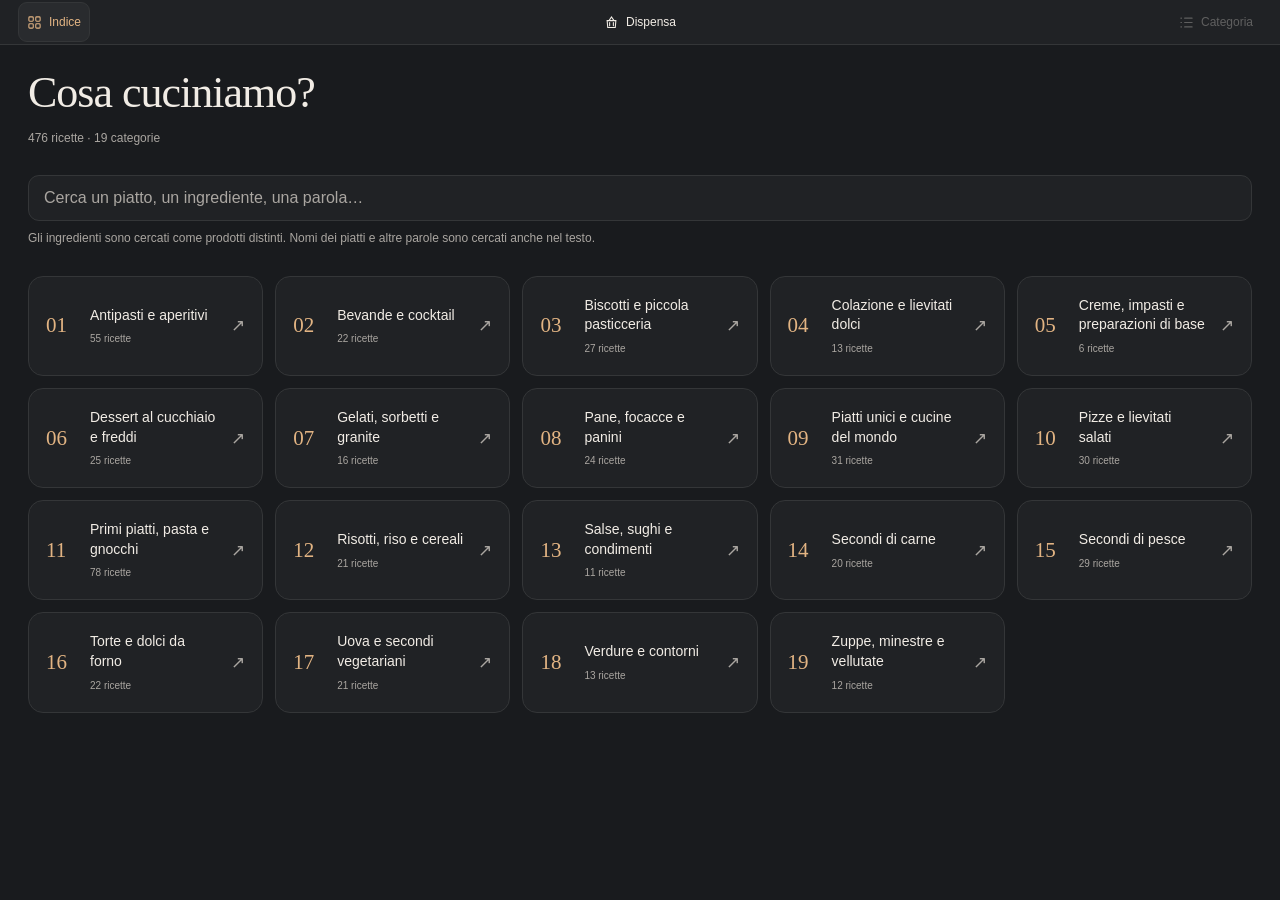
==== commit f922991f: "Search by distinct ingredient concepts and exclude preparation headings" ====
--- a/index.html
+++ b/index.html
@@ -92,7 +92,15 @@
 }
 function ingredientSection(label){
  const s=String(label||'').trim();
- return isIngredientSection(s)||/^(?:panatura\/frittura|bris[ée]e?(?: alla salvia)?|base(?: cocco)?|crepe|impasto|pasta|gamberi|prosciutto|blocco al cacao|variante (?:all’acqua|pistacchio|cioccolato)|frutti|biga|tortillas|chili|pasta curry|curry|contorno|verdure|brodo|braciole|insalata|coulis)(?:\s*\([^)]*\))?$/i.test(s);
+ return isIngredientSection(s)||/^sugo$|^pasta\s+/i.test(s)||/^(?:panatura\/frittura|bris[ée]e?(?: alla salvia)?|base(?: cocco)?|crepe|impasto|pasta|gamberi|prosciutto|blocco al cacao|variante (?:all’acqua|pistacchio|cioccolato)|frutti|biga|tortillas|chili|pasta curry|curry|contorno|verdure|brodo|braciole|insalata|coulis)(?:\s*\([^)]*\))?$/i.test(s);
+}
+function ingredientHeading(label,body){
+ if(!ingredientSection(label)&&!/^sugo$|^pasta\s+/i.test(label))return false;
+ if(!String(body||'').trim())return true;
+ let rest=String(body).replace(/\([^)]*\)/g,' ').trim();
+ rest=rest.replace(new RegExp('^'+ING_AMOUNT+'\\s*(?:'+ING_UNITS+')?\\b','i'),'').replace(/^q\.\s*b\.?|^quanto basta/i,'');
+ rest=rest.replace(/\b(?:circa|fresc[oaie]|secc[oaie]|pront[oaie]|rettangolare|tonda|dissalato|ammollato)\b/gi,'').replace(/[\s.,;:]+/g,'');
+ return !!rest;
 }
 function ingredientEntries(items){
  const rows=[];
@@ -101,7 +109,7 @@
   source=source.replace(/\.\s+([^:\n]{2,50}):/g,(whole,label)=>ingredientSection(label)?'.\n'+label+':':whole);
   for(const line0 of source.split(/\n+/)){
    const line=line0.trim();if(!line)continue;const m=line.match(/^([^:]{2,52}):\s*(.*)$/);
-   if(m&&ingredientSection(m[1])){rows.push({heading:m[1].trim()});if(m[2].trim())for(const value of ingredientCommaParts(m[2].trim()))rows.push({value});}
+   if(m&&ingredientHeading(m[1],m[2])){rows.push({heading:m[1].trim()});if(m[2].trim())for(const value of ingredientCommaParts(m[2].trim()))rows.push({value});}
    else for(const value of ingredientCommaParts(line))rows.push({value});
   }
  }return rows;
@@ -141,7 +149,7 @@
 }
 const image=photoMarkup(r);
 s.innerHTML=recipeNavigation(r)+`<article class="recipe"><aside class="recipeAside"><header class="recipeHeader"><div class="meta"><div class="category">${esc(r.category.toUpperCase())}</div><h2>${esc(r.name)}</h2><div class="small recipeFacts">${[['Preparazione',r.prep],['Cottura',r.cook],['Riposo',r.rest],['Dosi',r.serves]].filter(([,value])=>value).map(([label,value])=>'<span>'+label+': '+esc(value)+'</span>').join('')}</div></div></header><section class="ingredients"><h3>Ingredienti</h3>${ingredientRows(r.ingredients)}</section><section class="photo${DRIVE_PHOTOS[r.id]||(r.photo&&r.photoCreditUrl&&r.photoLicense)?'':' noPhoto'}"><div class="imageWrap">${image}</div></section></aside><div class="recipeMain"><section class="steps"><h3>Preparazione</h3>${preparationRows(r.steps)}</section></div></article>`}
-const PANTRY_DICTIONARY=[["acqua", "acqua calda", "acqua ghiacciata", "acqua tiepida", "acqua bollente", "acqua fredda"], ["acqua frizzante"], ["sale", "sale maldon", "fleur de sel", "fiocchi di sale", "sale grosso", "sale fino", "sale in fiocchi"], ["pepe", "pepe nero", "pepe bianco", "pepe in grani"], ["pepe rosa", "pepe rosa in grani"], ["pepe di sichuan"], ["olio d'oliva", "olio di oliva", "olio extravergine", "olio evo", "olio extravergine d'oliva", "olio extravergine di oliva"], ["olio di semi", "olio vegetale"], ["olio di arachidi", "olio di arachide", "olio di semi di arachide"], ["olio di girasole", "olio di semi di girasole"], ["olio di mais", "olio di semi di mais"], ["olio di sesamo"], ["olio di vinaccioli"], ["olio di cocco"], ["burro di arachidi"], ["burro di soia"], ["burro"], ["uova", "uovo"], ["albumi", "albume"], ["tuorli", "tuorlo"], ["farina 00", "farina tipo 00", "farina"], ["farina 0", "farina tipo 0"], ["farina 1", "farina tipo 1"], ["farina 2", "farina tipo 2"], ["farina manitoba", "manitoba"], ["farina integrale"], ["farina di mandorle"], ["farina di nocciole"], ["farina di pistacchi"], ["farina di cocco"], ["farina di riso"], ["farina di ceci"], ["farina di lupini"], ["farina di mais", "farina di mais fioretto"], ["farina di castagne"], ["farina di farro"], ["farina di grano saraceno"], ["farina di semi di carrube"], ["farina di tapioca"], ["farina di frutta secca"], ["farina integrale di miglio bruno"], ["farina per pinsa"], ["farina senza glutine", "mix di farine senza glutine"], ["semola", "semola rimacinata", "semola grossa", "semola rimacinata di grano duro"], ["semolino"], ["polenta istantanea", "farina di mais bianco precotta"], ["amido di mais", "maizena"], ["amido di riso"], ["fecola di patate"], ["lievito di birra", "lievito fresco", "lievito di birra fresco", "lievito secco", "lievito di birra secco"], ["lievito per dolci", "lievito in polvere", "lievito in polvere per dolci"], ["lievito istantaneo salato", "lievito istantaneo per preparazioni salate"], ["lievito madre"], ["lievito alimentare", "lievito alimentare in scaglie"], ["bicarbonato", "bicarbonato di sodio"], ["ammoniaca per dolci"], ["cremor tartaro"], ["zucchero", "zucchero semolato", "zucchero extrafine"], ["zucchero a velo"], ["zucchero di canna", "zucchero muscovado", "zucchero integrale tipo dulcita"], ["fruttosio"], ["glucosio"], ["malto"], ["miele"], ["latte", "latte intero", "latte intero fresco"], ["latte condensato"], ["latte di cocco"], ["latte di mandorla", "latte di mandorle"], ["latte di riso"], ["latte di soia"], ["latte senza lattosio"], ["panna", "panna fresca liquida", "panna fresca"], ["panna acida"], ["panna senza lattosio", "panna fresca senza lattosio"], ["ricotta", "ricotta vaccina"], ["ricotta di pecora"], ["ricotta di bufala"], ["ricotta salata"], ["mozzarella", "mozzarella fior di latte", "mozzarella fiordilatte", "mozzarella per pizza", "fiordilatte", "mozzarelline ciliegine"], ["mozzarella di bufala"], ["parmigiano", "parmigiano reggiano"], ["grana padano", "grana"], ["pecorino", "pecorino romano", "pecorino abruzzese"], ["formaggio spalmabile", "philadelphia", "formaggio fresco spalmabile"], ["formaggio spalmabile senza lattosio", "formaggio fresco spalmabile senza lattosio"], ["mascarpone"], ["burrata"], ["caciocavallo"], ["scamorza"], ["scamorza affumicata"], ["provola"], ["provola affumicata"], ["provolone"], ["fontina"], ["taleggio"], ["gorgonzola"], ["stracchino", "crescenza"], ["robiola"], ["feta"], ["caprino"], ["cheddar"], ["emmental", "emmentaler"], ["edamer", "edam"], ["groviera", "gruyere"], ["casera", "formaggio casera della valtellina", "valtellina casera"], ["monte veronese"], ["roquefort"], ["toma"], ["cagliata"], ["yogurt", "yogurt bianco", "yogurt bianco naturale"], ["yogurt greco"], ["yogurt al cocco"], ["cioccolato fondente", "cioccolato fondente al"], ["cioccolato al latte"], ["cioccolato bianco"], ["gocce di cioccolato", "gocce di cioccolato fondente"], ["cacao", "cacao amaro in polvere", "cacao amaro"], ["nutella"], ["crema pasticcera"], ["pasta di pistacchio"], ["pasta di nocciole"], ["marzapane"], ["biscotti", "biscotti digestive", "biscotti secchi"], ["biscotti al cacao", "biscotti secchi al cioccolato"], ["biscotti senza glutine", "biscotti secchi senza glutine"], ["amaretti"], ["savoiardi"], ["corn flakes"], ["pandoro"], ["pan di spagna", "pan di spagna arrotolato farcito"], ["confettura", "confetture"], ["confettura di albicocche"], ["confettura di fragole"], ["confettura di mirtilli"], ["confettura di mirtilli rossi"], ["marmellata di arance"], ["gelatina d'uva"], ["gelatina in fogli", "gelatina"], ["colorante alimentare", "coloranti alimentari"], ["confettini colorati"], ["gelato alla panna"], ["pasta sfoglia"], ["pasta brisee", "brisee"], ["pasta fillo"], ["pasta secca", "pasta"], ["spaghetti"], ["spaghettoni"], ["bucatini"], ["linguine"], ["rigatoni"], ["penne"], ["fusilli"], ["fusilloni"], ["farfalle"], ["conchiglioni"], ["caccavelle"], ["fettuccine", "fettuccine all'uovo"], ["tagliatelle"], ["cavatelli"], ["cannelloni", "cannelloni all'uovo"], ["lasagne", "sfoglie all'uovo", "lasagne all'uovo", "sfoglie fresche all'uovo", "sfoglie di lasagne all'uovo"], ["tonnarelli"], ["troccoli"], ["fregola", "fregola sarda"], ["tagliatelle di riso"], ["riso"], ["riso carnaroli"], ["riso arborio"], ["riso vialone nano", "vialone nano"], ["riso originario"], ["riso per sushi"], ["riso per insalate"], ["riso venere"], ["riso bomba"], ["riso soffiato"], ["orzo perlato"], ["couscous"], ["quinoa"], ["fiocchi d'avena"], ["pane", "mollica di pane raffermo", "pane raffermo", "pane pugliese", "pane bianco", "pane casereccio", "mollica di pane", "mollica di pane casereccio"], ["baguette"], ["pane di segale"], ["pane multicereali", "pane da sandwich ai cereali", "pane integrale multi-cereali"], ["panini multicereali"], ["pancarre", "pane da sandwich"], ["pangrattato"], ["panko"], ["friselle"], ["taralli"], ["piadine"], ["tortillas di mais"], ["tortillas di farina"], ["tacos pronti"], ["basi pinsa"], ["impasto per pizza", "impasto per pizza pronto"], ["sfoglie croccanti al forno"], ["aglio"], ["cipolla", "cipolla dorata", "cipolla ramata", "cipolle", "cipolle bianche", "cipolle dorate", "cipolla bianca", "cipolla gialla"], ["cipolla rossa", "cipolle rosse", "cipolla rossa di tropea"], ["cipollotto", "cipollotti", "sponsali"], ["scalogno"], ["porro", "porri"], ["carota", "carote"], ["sedano"], ["patata", "patate"], ["patate dolci"], ["zucchina", "zucchine"], ["melanzana", "melanzane"], ["peperone", "peperoni gialli", "peperoni rossi", "peperone giallo", "peperoni verdi", "peperone rosso", "peperoni", "peperone verde"], ["pomodoro", "pomodori ramati", "pomodori a grappolo", "pomodori perini", "pomodoro a grappolo", "pomodori"], ["pomodorini", "pomodorini ciliegino", "datterini rossi", "pomodorini datterini", "pomodori datterini", "pomodorini gialli"], ["pomodorini in conserva"], ["pomodori pelati", "pelati", "pomodori pelati san marzano"], ["passata di pomodoro", "passata", "passata rustica di pomodoro"], ["polpa di pomodoro"], ["concentrato di pomodoro", "concentrato di pomodoro triplo"], ["pomodori secchi", "pomodori secchi sott'olio"], ["zucca", "polpa di zucca", "zucca delica", "zucca mantovana"], ["fiori di zucca"], ["asparagi"], ["spinaci", "spinacini"], ["bietole", "foglie intere di bietola", "bietola", "bieta"], ["broccoli"], ["broccolo romanesco"], ["cavolfiore"], ["cavolo"], ["cavolo nero"], ["cavolo cinese"], ["cavoletti di bruxelles"], ["verza"], ["carciofi", "cuori di carciofo", "carciofo", "carciofi mammole"], ["carciofi sott'olio", "carciofini sott'olio"], ["finocchi"], ["cetriolo", "cetrioli"], ["cetriolini sottaceto", "cetriolini"], ["barbabietola", "barbabietole rosse", "barbabietole"], ["rucola"], ["radicchio"], ["lattuga", "lattuga iceberg", "lattughino"], ["ravanelli"], ["pak choi"], ["daikon"], ["cime di rapa"], ["fagiolini", "fagiolini piattoni"], ["taccole"], ["funghi"], ["champignon", "funghi champignon"], ["porcini"], ["finferli"], ["funghi pleurotus"], ["funghi portobello"], ["funghi shiitake"], ["funghi sott'olio"], ["tartufo nero"], ["germogli di soia"], ["germogli di barbabietola"], ["piselli", "pisellini"], ["ceci"], ["ceci secchi"], ["fagioli"], ["fagioli cannellini"], ["fagioli neri"], ["fave secche"], ["lenticchie"], ["lupini"], ["mais"], ["capperi"], ["frutti di cappero"], ["olive"], ["olive nere", "olive di gaeta", "oliva nera"], ["olive verdi"], ["olive taggiasche"], ["avocado"], ["guacamole"], ["limone", "limoni"], ["succo di limone"], ["scorza di limone", "scorza di limoni"], ["arancia", "arance"], ["succo d'arancia", "succo di arancia"], ["scorza d'arancia", "scorza di arancia"], ["arancia candita"], ["lime"], ["succo di lime"], ["scorza di lime"], ["mandarini"], ["mela", "mele"], ["pera", "pere", "pere kaiser"], ["banana", "banane", "polpa di banane"], ["pesca", "pesche gialle", "pesca gialla", "pesche"], ["purea di pesca bianca"], ["albicocche"], ["prugne"], ["prugne secche"], ["fragole"], ["lamponi"], ["mirtilli"], ["more"], ["ribes"], ["frutti di bosco"], ["ananas"], ["mango"], ["melone", "melone cantalupo"], ["anguria"], ["ciliegie"], ["amarene sciroppate"], ["fichi"], ["cachi", "cachi mela"], ["melagrana", "chicchi di melograno", "melograno"], ["uva", "uva bianca", "uva nera"], ["uvetta", "uva passa", "uvetta sultanina"], ["cocco", "cocco fresco"], ["cocco rape", "scaglie di cocco"], ["frutta fresca"], ["frutta secca"], ["frutta secca caramellata"], ["mandorle", "mandorla", "mandorle a lamelle", "lamelle di mandorla"], ["nocciole", "granella di nocciole"], ["noci", "gherigli di noce", "gherigli di noci"], ["noci pecan"], ["pistacchi", "pistacchio", "granella di pistacchi", "granella di pistacchio"], ["pinoli"], ["arachidi"], ["anacardi"], ["castagne"], ["semi di lino"], ["semi di papavero"], ["semi di girasole"], ["semi di sesamo", "semi di sesamo bianchi e neri", "sesamo nero", "semi di sesamo nero", "sesamo", "sesamo bianco"], ["semi di finocchio"], ["semi misti"], ["basilico"], ["prezzemolo"], ["rosmarino"], ["salvia"], ["timo", "timo limonato"], ["maggiorana"], ["origano"], ["menta"], ["aneto"], ["erba cipollina"], ["alloro"], ["finocchietto selvatico"], ["coriandolo"], ["semi di coriandolo"], ["cumino"], ["semi di cumino"], ["peperoncino", "peperoncini"], ["peperoncini verdi dolci"], ["paprika", "paprika dolce"], ["paprika affumicata"], ["curry"], ["curry thai verde"], ["curcuma"], ["zenzero"], ["cannella", "stecche di cannella"], ["noce moscata"], ["cardamomo"], ["anice stellato"], ["chiodi di garofano"], ["bacche di ginepro"], ["zafferano", "pistilli di zafferano"], ["vaniglia", "estratto di vaniglia", "baccello di vaniglia", "bacca di vaniglia"], ["lemongrass"], ["foglie di kaffir lime"], ["petali di rosa commestibili"], ["fiori eduli"], ["pollo"], ["petto di pollo"], ["alette di pollo"], ["fesa di tacchino"], ["anatra"], ["agnello", "cosciotto di agnello", "polpa di agnello", "polpa di cosciotto d'agnello"], ["coniglio"], ["fegato di coniglio"], ["maiale"], ["arista di maiale"], ["carre di maiale"], ["braciole di maiale"], ["macinato di maiale", "carne suina macinata", "carne di suino macinata", "carne macinata di maiale", "maiale macinato"], ["manzo"], ["macinato di manzo", "manzo macinato"], ["filetto di manzo"], ["controfiletto di manzo"], ["punta di petto di manzo"], ["fettine di manzo"], ["vitello"], ["macinato di vitello"], ["girello di vitello", "noce di vitello", "arrosto di vitello"], ["roast beef"], ["midollo di bue"], ["prosciutto cotto"], ["prosciutto crudo"], ["bacon"], ["pancetta"], ["pancetta affumicata"], ["guanciale"], ["speck"], ["mortadella"], ["salsiccia", "salsiccia luganega", "salamella"], ["salame", "salame tipo napoli", "salame napoletano"], ["salame piccante"], ["cotechino"], ["wurstel", "wurstel di vitello"], ["lardo"], ["strutto"], ["cicoli"], ["nduja"], ["salmone", "tranci di salmone", "filetti di salmone", "filetto di salmone"], ["salmone affumicato"], ["tonno", "tonno fresco"], ["merluzzo", "filetto di merluzzo"], ["nasello", "filetti di nasello"], ["orata", "filetto di orata"], ["pesce spada"], ["rana pescatrice"], ["ricciola"], ["sogliola"], ["triglie"], ["gallinella"], ["palombo"], ["alici", "acciughe"], ["alici sott'olio", "acciughe sott'olio", "filetti di acciuga sott'olio"], ["acciughe sotto sale"], ["sarde"], ["sardine sotto sale"], ["baccala", "baccala dissalato"], ["stoccafisso"], ["calamari"], ["seppioline"], ["gamberi", "gamberoni", "gamberetti"], ["scampi"], ["canocchie"], ["cozze"], ["vongole", "arselle/vongole piccole", "cockles", "arselle"], ["cannolicchi"], ["bottarga di muggine"], ["bottarga di tonno"], ["colatura di alici"], ["brodo vegetale"], ["brodo di carne"], ["brodo di pollo"], ["brodo di pesce", "fumetto di pesce"], ["fumetto di crostacei"], ["brodo"], ["aceto"], ["aceto di vino bianco"], ["aceto di vino rosso"], ["aceto di mele"], ["aceto di riso"], ["vino bianco"], ["vino rosso", "amarone della valpolicella"], ["prosecco"], ["birra", "birra chiara"], ["birra scura"], ["brandy"], ["cognac"], ["rum"], ["grappa"], ["vodka"], ["marsala"], ["moscato"], ["sambuca"], ["limoncello"], ["aperol"], ["grand marnier"], ["liquore all'anice"], ["liquore all'arancia"], ["alcol alimentare", "alcol puro", "alcol alimentare puro"], ["caffe", "caffe espresso", "caffe da moka"], ["soda"], ["gassosa"], ["ghiaccio"], ["sciroppo d'acero"], ["sciroppo di fiori di sambuco"], ["sciroppo alla menta"], ["salsa di soia"], ["salsa di ostriche"], ["salsa worcestershire"], ["salsa sriracha"], ["salsa messicana al pomodoro"], ["tabasco"], ["ketchup"], ["maionese"], ["senape", "senape di digione"], ["tahina", "tahini"], ["succo di tamarindo"], ["pasta di pesce"], ["tofu"], ["alga nori"], ["acai"], ["erba aglina", "chinese garlic", "garlic chives"], ["crema dolce", "creme"], ["sciroppo preparato"]];
+const PANTRY_DICTIONARY=[["acqua", "acqua calda", "acqua ghiacciata", "acqua tiepida", "acqua bollente", "acqua fredda"], ["acqua frizzante"], ["sale", "sale maldon", "fleur de sel", "fiocchi di sale", "sale grosso", "sale fino", "sale in fiocchi"], ["pepe", "pepe nero", "pepe bianco", "pepe in grani"], ["pepe rosa", "pepe rosa in grani"], ["pepe di sichuan"], ["olio d'oliva", "olio di oliva", "olio extravergine", "olio evo", "olio extravergine d'oliva", "olio extravergine di oliva"], ["olio di semi", "olio vegetale"], ["olio di arachidi", "olio di arachide", "olio di semi di arachide"], ["olio di girasole", "olio di semi di girasole"], ["olio di mais", "olio di semi di mais"], ["olio di sesamo"], ["olio di vinaccioli"], ["olio di cocco"], ["burro di arachidi"], ["burro di soia"], ["burro"], ["uova", "uovo"], ["albumi", "albume"], ["tuorli", "tuorlo"], ["farina 00", "farina tipo 00", "farina"], ["farina 0", "farina tipo 0"], ["farina 1", "farina tipo 1"], ["farina 2", "farina tipo 2"], ["farina manitoba", "manitoba"], ["farina integrale"], ["farina di mandorle"], ["farina di nocciole"], ["farina di pistacchi"], ["farina di cocco"], ["farina di riso"], ["farina di ceci"], ["farina di lupini"], ["farina di mais", "farina di mais fioretto"], ["farina di castagne"], ["farina di farro"], ["farina di grano saraceno"], ["farina di semi di carrube"], ["farina di tapioca"], ["farina di frutta secca"], ["farina integrale di miglio bruno"], ["farina per pinsa"], ["farina senza glutine", "mix di farine senza glutine"], ["semola", "semola rimacinata", "semola grossa", "semola rimacinata di grano duro"], ["semolino"], ["polenta istantanea", "farina di mais bianco precotta"], ["amido di mais", "maizena"], ["amido di riso"], ["fecola di patate"], ["lievito di birra", "lievito fresco", "lievito di birra fresco", "lievito secco", "lievito di birra secco"], ["lievito per dolci", "lievito in polvere", "lievito in polvere per dolci"], ["lievito istantaneo salato", "lievito istantaneo per preparazioni salate"], ["lievito madre"], ["lievito alimentare", "lievito alimentare in scaglie"], ["bicarbonato", "bicarbonato di sodio"], ["ammoniaca per dolci"], ["cremor tartaro"], ["zucchero", "zucchero semolato", "zucchero extrafine"], ["zucchero a velo"], ["zucchero di canna", "zucchero muscovado", "zucchero integrale tipo dulcita"], ["fruttosio"], ["glucosio"], ["malto"], ["miele"], ["latte", "latte intero", "latte intero fresco"], ["latte condensato"], ["latte di cocco"], ["latte di mandorla", "latte di mandorle"], ["latte di riso"], ["latte di soia"], ["latte senza lattosio"], ["panna", "panna fresca liquida", "panna fresca"], ["panna acida"], ["panna senza lattosio", "panna fresca senza lattosio"], ["ricotta", "ricotta vaccina"], ["ricotta di pecora"], ["ricotta di bufala"], ["ricotta salata"], ["mozzarella", "mozzarella fior di latte", "mozzarella fiordilatte", "mozzarella per pizza", "fiordilatte", "mozzarelline ciliegine"], ["mozzarella di bufala"], ["parmigiano", "parmigiano reggiano"], ["grana padano", "grana"], ["pecorino", "pecorino romano", "pecorino abruzzese"], ["formaggio spalmabile", "philadelphia", "formaggio fresco spalmabile"], ["formaggio spalmabile senza lattosio", "formaggio fresco spalmabile senza lattosio"], ["mascarpone"], ["burrata"], ["caciocavallo"], ["scamorza"], ["scamorza affumicata"], ["provola"], ["provola affumicata"], ["provolone"], ["fontina"], ["taleggio"], ["gorgonzola"], ["stracchino", "crescenza"], ["robiola"], ["feta"], ["caprino"], ["cheddar"], ["emmental", "emmentaler"], ["edamer", "edam"], ["groviera", "gruyere"], ["casera", "formaggio casera della valtellina", "valtellina casera"], ["monte veronese"], ["roquefort"], ["toma"], ["cagliata"], ["yogurt", "yogurt bianco", "yogurt bianco naturale"], ["yogurt greco"], ["yogurt al cocco"], ["cioccolato fondente", "cioccolato fondente al"], ["cioccolato al latte"], ["cioccolato bianco"], ["gocce di cioccolato", "gocce di cioccolato fondente"], ["cacao", "cacao amaro in polvere", "cacao amaro"], ["nutella"], ["crema pasticcera"], ["pasta di pistacchio"], ["pasta di nocciole"], ["marzapane"], ["biscotti", "biscotti digestive", "biscotti secchi"], ["biscotti al cacao", "biscotti secchi al cioccolato"], ["biscotti senza glutine", "biscotti secchi senza glutine"], ["amaretti"], ["savoiardi"], ["corn flakes"], ["pandoro"], ["pan di spagna", "pan di spagna arrotolato farcito"], ["confettura", "confetture"], ["confettura di albicocche"], ["confettura di fragole"], ["confettura di mirtilli"], ["confettura di mirtilli rossi"], ["marmellata di arance"], ["gelatina d'uva"], ["gelatina in fogli", "gelatina"], ["colorante alimentare", "coloranti alimentari"], ["confettini colorati"], ["gelato alla panna"], ["pasta sfoglia"], ["pasta brisee", "brisee"], ["pasta fillo"], ["pasta secca", "pasta"], ["spaghetti"], ["spaghettoni"], ["bucatini"], ["linguine"], ["rigatoni"], ["penne"], ["fusilli"], ["fusilloni"], ["farfalle"], ["conchiglioni"], ["caccavelle"], ["fettuccine", "fettuccine all'uovo"], ["tagliatelle"], ["cavatelli"], ["cannelloni", "cannelloni all'uovo"], ["lasagne", "sfoglie all'uovo", "lasagne all'uovo", "sfoglie fresche all'uovo", "sfoglie di lasagne all'uovo"], ["tonnarelli"], ["troccoli"], ["fregola", "fregola sarda"], ["tagliatelle di riso"], ["riso"], ["riso carnaroli"], ["riso arborio"], ["riso vialone nano", "vialone nano"], ["riso originario"], ["riso per sushi"], ["riso per insalate"], ["riso venere"], ["riso bomba"], ["riso soffiato"], ["orzo perlato"], ["couscous"], ["quinoa"], ["fiocchi d'avena"], ["pane", "mollica di pane raffermo", "pane raffermo", "pane pugliese", "pane bianco", "pane casereccio", "mollica di pane", "mollica di pane casereccio"], ["baguette"], ["pane di segale"], ["pane multicereali", "pane da sandwich ai cereali", "pane integrale multi-cereali"], ["panini multicereali"], ["pancarre", "pane da sandwich"], ["pangrattato"], ["panko"], ["friselle"], ["taralli"], ["piadine"], ["tortillas di mais"], ["tortillas di farina"], ["tacos pronti"], ["basi pinsa"], ["impasto per pizza", "impasto per pizza pronto"], ["sfoglie croccanti al forno"], ["aglio"], ["cipolla", "cipolla dorata", "cipolla ramata", "cipolle", "cipolle bianche", "cipolle dorate", "cipolla bianca", "cipolla gialla"], ["cipolla rossa", "cipolle rosse", "cipolla rossa di tropea"], ["cipollotto", "cipollotti", "sponsali"], ["scalogno"], ["porro", "porri"], ["carota", "carote"], ["sedano"], ["patata", "patate"], ["patate dolci"], ["zucchina", "zucchine"], ["melanzana", "melanzane"], ["peperone", "peperoni gialli", "peperoni rossi", "peperone giallo", "peperoni verdi", "peperone rosso", "peperoni", "peperone verde"], ["pomodoro", "pomodori ramati", "pomodori a grappolo", "pomodori perini", "pomodoro a grappolo", "pomodori"], ["pomodorini", "pomodorini ciliegino", "datterini rossi", "pomodorini datterini", "pomodori datterini", "pomodorini gialli"], ["pomodorini in conserva"], ["pomodori pelati", "pelati", "pomodori pelati san marzano"], ["passata di pomodoro", "passata", "passata rustica di pomodoro"], ["polpa di pomodoro"], ["concentrato di pomodoro", "concentrato di pomodoro triplo"], ["pomodori secchi", "pomodori secchi sott'olio"], ["zucca", "polpa di zucca", "zucca delica", "zucca mantovana", "zucche"], ["fiori di zucca"], ["asparagi"], ["spinaci", "spinacini"], ["bietole", "foglie intere di bietola", "bietola", "bieta"], ["broccoli"], ["broccolo romanesco"], ["cavolfiore"], ["cavolo"], ["cavolo nero"], ["cavolo cinese"], ["cavoletti di bruxelles"], ["verza"], ["carciofi", "cuori di carciofo", "carciofo", "carciofi mammole"], ["carciofi sott'olio", "carciofini sott'olio"], ["finocchi"], ["cetriolo", "cetrioli"], ["cetriolini sottaceto", "cetriolini"], ["barbabietola", "barbabietole rosse", "barbabietole"], ["rucola"], ["radicchio"], ["lattuga", "lattuga iceberg", "lattughino"], ["ravanelli"], ["pak choi"], ["daikon"], ["cime di rapa"], ["fagiolini", "fagiolini piattoni"], ["taccole"], ["funghi"], ["champignon", "funghi champignon"], ["porcini"], ["finferli"], ["funghi pleurotus"], ["funghi portobello"], ["funghi shiitake"], ["funghi sott'olio"], ["tartufo nero"], ["germogli di soia"], ["germogli di barbabietola"], ["piselli", "pisellini"], ["ceci"], ["ceci secchi"], ["fagioli"], ["fagioli cannellini"], ["fagioli neri"], ["fave secche"], ["lenticchie"], ["lupini"], ["mais"], ["capperi"], ["frutti di cappero"], ["olive"], ["olive nere", "olive di gaeta", "oliva nera"], ["olive verdi"], ["olive taggiasche"], ["avocado"], ["guacamole"], ["limone", "limoni"], ["succo di limone"], ["scorza di limone", "scorza di limoni"], ["arancia", "arance"], ["succo d'arancia", "succo di arancia"], ["scorza d'arancia", "scorza di arancia"], ["arancia candita"], ["lime"], ["succo di lime"], ["scorza di lime"], ["mandarini"], ["mela", "mele"], ["pera", "pere", "pere kaiser"], ["banana", "banane", "polpa di banane"], ["pesca", "pesche gialle", "pesca gialla", "pesche"], ["purea di pesca bianca"], ["albicocche"], ["prugne"], ["prugne secche"], ["fragole"], ["lamponi"], ["mirtilli"], ["more"], ["ribes"], ["frutti di bosco"], ["ananas"], ["mango"], ["melone", "melone cantalupo"], ["anguria"], ["ciliegie"], ["amarene sciroppate"], ["fichi"], ["cachi", "cachi mela"], ["melagrana", "chicchi di melograno", "melograno"], ["uva", "uva bianca", "uva nera"], ["uvetta", "uva passa", "uvetta sultanina"], ["cocco", "cocco fresco"], ["cocco rape", "scaglie di cocco"], ["frutta fresca"], ["frutta secca"], ["frutta secca caramellata"], ["mandorle", "mandorla", "mandorle a lamelle", "lamelle di mandorla"], ["nocciole", "granella di nocciole"], ["noci", "gherigli di noce", "gherigli di noci"], ["noci pecan"], ["pistacchi", "pistacchio", "granella di pistacchi", "granella di pistacchio"], ["pinoli"], ["arachidi"], ["anacardi"], ["castagne"], ["semi di lino"], ["semi di papavero"], ["semi di girasole"], ["semi di sesamo", "semi di sesamo bianchi e neri", "sesamo nero", "semi di sesamo nero", "sesamo", "sesamo bianco"], ["semi di finocchio"], ["semi misti"], ["basilico"], ["prezzemolo"], ["rosmarino"], ["salvia"], ["timo", "timo limonato"], ["maggiorana"], ["origano"], ["menta"], ["aneto"], ["erba cipollina"], ["alloro"], ["finocchietto selvatico"], ["coriandolo"], ["semi di coriandolo"], ["cumino"], ["semi di cumino"], ["peperoncino", "peperoncini"], ["peperoncini verdi dolci"], ["paprika", "paprika dolce"], ["paprika affumicata"], ["curry"], ["curry thai verde"], ["curcuma"], ["zenzero"], ["cannella", "stecche di cannella"], ["noce moscata"], ["cardamomo"], ["anice stellato"], ["chiodi di garofano"], ["bacche di ginepro"], ["zafferano", "pistilli di zafferano"], ["vaniglia", "estratto di vaniglia", "baccello di vaniglia", "bacca di vaniglia"], ["lemongrass"], ["foglie di kaffir lime"], ["petali di rosa commestibili"], ["fiori eduli"], ["pollo"], ["petto di pollo"], ["alette di pollo"], ["fesa di tacchino"], ["anatra"], ["agnello", "cosciotto di agnello", "polpa di agnello", "polpa di cosciotto d'agnello"], ["coniglio"], ["fegato di coniglio"], ["maiale"], ["arista di maiale"], ["carre di maiale"], ["braciole di maiale"], ["macinato di maiale", "carne suina macinata", "carne di suino macinata", "carne macinata di maiale", "maiale macinato"], ["manzo"], ["macinato di manzo", "manzo macinato"], ["filetto di manzo"], ["controfiletto di manzo"], ["punta di petto di manzo"], ["fettine di manzo"], ["vitello"], ["macinato di vitello"], ["girello di vitello", "noce di vitello", "arrosto di vitello"], ["roast beef"], ["midollo di bue"], ["prosciutto cotto"], ["prosciutto crudo"], ["bacon"], ["pancetta"], ["pancetta affumicata"], ["guanciale"], ["speck"], ["mortadella"], ["salsiccia", "salsiccia luganega", "salamella"], ["salame", "salame tipo napoli", "salame napoletano"], ["salame piccante"], ["cotechino"], ["wurstel", "wurstel di vitello"], ["lardo"], ["strutto"], ["cicoli"], ["nduja"], ["salmone", "tranci di salmone", "filetti di salmone", "filetto di salmone"], ["salmone affumicato"], ["tonno", "tonno fresco"], ["merluzzo", "filetto di merluzzo"], ["nasello", "filetti di nasello"], ["orata", "filetto di orata"], ["pesce spada"], ["rana pescatrice"], ["ricciola"], ["sogliola"], ["triglie"], ["gallinella"], ["palombo"], ["alici", "acciughe"], ["alici sott'olio", "acciughe sott'olio", "filetti di acciuga sott'olio"], ["acciughe sotto sale"], ["sarde"], ["sardine sotto sale"], ["baccala", "baccala dissalato"], ["stoccafisso"], ["calamari"], ["seppioline"], ["gamberi", "gamberoni", "gamberetti"], ["scampi"], ["canocchie"], ["cozze"], ["vongole", "arselle/vongole piccole", "cockles", "arselle"], ["cannolicchi"], ["bottarga di muggine"], ["bottarga di tonno"], ["colatura di alici"], ["brodo vegetale"], ["brodo di carne"], ["brodo di pollo"], ["brodo di pesce", "fumetto di pesce"], ["fumetto di crostacei"], ["brodo"], ["aceto"], ["aceto di vino bianco"], ["aceto di vino rosso"], ["aceto di mele"], ["aceto di riso"], ["vino bianco"], ["vino rosso", "amarone della valpolicella"], ["prosecco"], ["birra", "birra chiara"], ["birra scura"], ["brandy"], ["cognac"], ["rum"], ["grappa"], ["vodka"], ["marsala"], ["moscato"], ["sambuca"], ["limoncello"], ["aperol"], ["grand marnier"], ["liquore all'anice"], ["liquore all'arancia"], ["alcol alimentare", "alcol puro", "alcol alimentare puro"], ["caffe", "caffe espresso", "caffe da moka"], ["soda"], ["gassosa"], ["ghiaccio"], ["sciroppo d'acero"], ["sciroppo di fiori di sambuco"], ["sciroppo alla menta"], ["salsa di soia"], ["salsa di ostriche"], ["salsa worcestershire"], ["salsa sriracha"], ["salsa messicana al pomodoro"], ["tabasco"], ["ketchup"], ["maionese"], ["senape", "senape di digione"], ["tahina", "tahini"], ["succo di tamarindo"], ["pasta di pesce"], ["tofu"], ["alga nori"], ["acai"], ["erba aglina", "chinese garlic", "garlic chives"], ["crema dolce", "creme"], ["sciroppo preparato"], ["pasta fresca"], ["pasta di curry", "pasta curry"], ["pasta di zucchero"], ["pasta frolla", "frolla"], ["pasta choux"], ["pasta per pizza", "pasta per la pizza"], ["acqua di rose"], ["acqua di fiori d'arancio", "acqua ai fiori d'arancio"], ["semi di zucca"], ["latte di avena"], ["paccheri"], ["orecchiette"], ["trofie"], ["ditalini"], ["maccheroni"], ["tortiglioni"], ["pappardelle"], ["tortellini"], ["ravioli"]];
 // Ingredient identity is separate from the original recipe text and quantities.
 function pantryNormalize(value){return String(value||'').toLocaleLowerCase('it').normalize('NFD').replace(/[\u0300-\u036f]/g,'').replace(/[’‘`]/g,"'").replace(/[^a-z0-9' ]/g,' ').replace(/\s+/g,' ').trim()}
 const pantryAliasRules=PANTRY_DICTIONARY.flatMap(([key,...aliases])=>[key,...aliases].map(alias=>({key,alias:pantryNormalize(alias)}))).sort((a,b)=>b.alias.length-a.alias.length);
@@ -237,23 +245,44 @@
 function recipeSearchNormalize(value){return pantryNormalize(value).replace(/'/g,' ').replace(/\s+/g,' ').trim()}
 function recipeSearchTerms(value){return [...new Set(recipeSearchNormalize(value).split(' ').filter(t=>t&&!RECIPE_SEARCH_STOP.has(t)))].slice(0,24)}
 function recipeSearchField(value){const text=String(value||'');return {text,normal:recipeSearchNormalize(text),words:recipeSearchNormalize(text).split(' ')}}
+// Ingredient concepts use complete product names, never substrings of another product.
+const RECIPE_INGREDIENT_FAMILIES={
+ 'pasta secca':['pasta secca','pasta fresca','spaghetti','spaghettoni','bucatini','linguine','rigatoni','penne','fusilli','fusilloni','farfalle','conchiglioni','caccavelle','fettuccine','tagliatelle','cavatelli','cannelloni','lasagne','fregola','tagliatelle di riso','paccheri','orecchiette','trofie','ditalini','maccheroni','tortiglioni','pappardelle','tortellini','ravioli'],
+ 'riso':['riso',...(PANTRY_FAMILIES.riso||[])],
+ 'farina 00':['farina 00','farina 0','farina 1','farina 2','farina manitoba','farina integrale'],
+ 'acqua':['acqua','acqua frizzante']
+};
+function recipeIngredientQuery(query){
+ const text=pantryNormalize(query),used=new Uint8Array(text.length),concepts=[];
+ for(const rule of pantryAliasRules){let start=text.indexOf(rule.alias);while(start!==-1){const end=start+rule.alias.length;
+ if((start===0||!/[a-z0-9]/.test(text[start-1]))&&(end===text.length||!/[a-z0-9]/.test(text[end]))&&!used.slice(start,end).some(Boolean)){
+ used.fill(1,start,end);const generic=['pasta','riso','farina','acqua'].includes(rule.alias);concepts.push({key:rule.key,label:rule.alias,keys:generic?(RECIPE_INGREDIENT_FAMILIES[rule.key]||[rule.key]):[rule.key]});
+ }start=text.indexOf(rule.alias,start+1)}}
+ const remaining=Array.from(text,(ch,i)=>used[i]?' ':ch).join('');
+ return {concepts,terms:recipeSearchTerms(remaining)};
+}
 function recipeSearchIndex(r){
- const ingredientText=(r.ingredients||[]).join(' · '),keys=(r.ingredients||[]).flatMap(row=>pantryIdentify(row).groups.flat());
- const expanded=new Set(keys);for(const [family,children] of Object.entries(PANTRY_FAMILIES))if(keys.some(k=>children.includes(k)))expanded.add(family);
- const aliases=PANTRY_DICTIONARY.filter(([key])=>expanded.has(key)).flat().join(' ');
- return {r,fields:[['Titolo',r.name,100],['Ingredienti',ingredientText,30],['Preparazione',(r.steps||[]).join(' '),12],['Descrizione',r.description,10],['Storia',r.story,8],['Ingrediente riconosciuto',aliases,3]].map(([label,text,weight])=>({label,weight,...recipeSearchField(text)}))};
+ const ingredients=ingredientEntries(r.ingredients).filter(row=>row.value).map(row=>({text:row.value,keys:pantryIdentify(row.value).groups.flat()}));
+ return {r,ingredients,fields:[['Titolo',r.name,100],['Ingredienti',ingredients.map(i=>i.text).join(' · '),30],['Preparazione',(r.steps||[]).join(' '),12],['Descrizione',r.description,10],['Storia',r.story,8]].map(([label,text,weight])=>({label,weight,...recipeSearchField(text)}))};
 }
 function recipeSearchMatches(field,term){return field.words.some(w=>w===term||(term.length>=3&&w.startsWith(term)))}
 function recipeSearch(indexes,query){
- const terms=recipeSearchTerms(query);if(!terms.length)return [];
+ const parsed=recipeIngredientQuery(query),terms=parsed.terms,concepts=parsed.concepts;
+ if(!terms.length&&!concepts.length)return [];
  const phrase=recipeSearchNormalize(query);
- return indexes.map(index=>{const hits=terms.map(term=>index.fields.filter(f=>recipeSearchMatches(f,term)));if(hits.some(h=>!h.length))return null;
- const score=hits.reduce((sum,h)=>sum+Math.max(...h.map(f=>f.weight)),0)+(index.fields[0].normal.includes(phrase)?150:0);
- const evidence=index.fields.slice(1).filter(f=>terms.some(t=>recipeSearchMatches(f,t))).sort((a,b)=>b.weight-a.weight)[0];
+ return indexes.map(index=>{
+ // A whole dish name remains searchable even when it describes a homemade preparation.
+ const exactDish=phrase.includes(' ')&&index.fields[0].normal===phrase;
+ const ingredientHits=concepts.map(c=>index.ingredients.filter(i=>i.keys.some(k=>c.keys.includes(k))));
+ if(!exactDish&&ingredientHits.some(h=>!h.length))return null;
+ const hits=terms.map(term=>index.fields.filter(f=>recipeSearchMatches(f,term)));if(hits.some(h=>!h.length))return null;
+ const score=hits.reduce((sum,h)=>sum+Math.max(...h.map(f=>f.weight)),0)+concepts.reduce((sum,c)=>sum+(recipeSearchMatches(index.fields[0],c.label)?100:30),0)+(index.fields[0].normal.includes(phrase)?150:0);
+ const matchingRows=[...new Set(ingredientHits.flat().map(i=>i.text))];
+ const evidence=matchingRows.length?{label:'Ingredienti',...recipeSearchField(matchingRows.join(' · '))}:index.fields.slice(1).filter(f=>terms.some(t=>recipeSearchMatches(f,t))).sort((a,b)=>b.weight-a.weight)[0];
  return {r:index.r,score,evidence};}).filter(Boolean).sort((a,b)=>b.score-a.score||a.r.name.localeCompare(b.r.name,'it'));
 }
 let recipeSearchCache=null;
-function recipeSearchInput(){return `<label class="visuallyHidden" for="search">Cerca in tutto il ricettario</label><div class="recipeSearchBox"><input id="search" class="search" type="search" enterkeyhint="done" autocomplete="off" maxlength="250" placeholder="Cerca un piatto, un ingrediente, una parola…" value="${esc(filter)}"><button id="clearSearch" class="quietButton" ${filter?'':'hidden'} aria-label="Cancella ricerca">×</button></div><p class="small searchHint">In tutte le ricette: nome, ingredienti, preparazione, descrizione e storia.</p><p id="searchStatus" class="small" role="status" aria-live="polite"></p><div id="searchResults" class="results searchResults"></div>`}
+function recipeSearchInput(){return `<label class="visuallyHidden" for="search">Cerca in tutto il ricettario</label><div class="recipeSearchBox"><input id="search" class="search" type="search" enterkeyhint="done" autocomplete="off" maxlength="250" placeholder="Cerca un piatto, un ingrediente, una parola…" value="${esc(filter)}"><button id="clearSearch" class="quietButton" ${filter?'':'hidden'} aria-label="Cancella ricerca">×</button></div><p class="small searchHint">Gli ingredienti sono cercati come prodotti distinti. Nomi dei piatti e altre parole sono cercati anche nel testo.</p><p id="searchStatus" class="small" role="status" aria-live="polite"></p><div id="searchResults" class="results searchResults"></div>`}
 function recipeSearchExcerpt(field,query){if(!field)return '';const terms=recipeSearchTerms(query),normal=recipeSearchNormalize(field.text);let pos=normal.search(new RegExp('\\b(?:'+terms.join('|')+')'));pos=Math.max(0,pos-35);const text=field.text.replace(/\s+/g,' ');return (pos?'…':'')+text.slice(pos,pos+155)+(text.length>pos+155?'…':'')}
 function renderRecipeSearch(){
  const target=el('searchResults');if(!target)return;const active=!!filter.trim(),categories=el('indexCategories');if(categories)categories.hidden=active;
@@ -268,3 +297,4 @@
 root.addEventListener('change',e=>{if(e.target.id==='pantryBasics'){pantryBasics=e.target.checked;pantryShown=24;pantrySave();renderPantryResults()}});
 root.addEventListener('input',e=>{if(e.target.id==='ingredientInput'){pantryDraft=e.target.value;pantryShown=24;renderPantryResults();return}if(e.target.id==='search'){filter=e.target.value;renderRecipeSearch()}});root.addEventListener('keydown',e=>{if(e.key==='Enter'&&e.target.id==='search'&&!e.isComposing){e.preventDefault();e.target.blur();return}if(e.key==='Enter'&&e.target.id==='ingredientInput'){e.preventDefault();el('addIngredient').click()}});draw();</script></body></html>
 
+
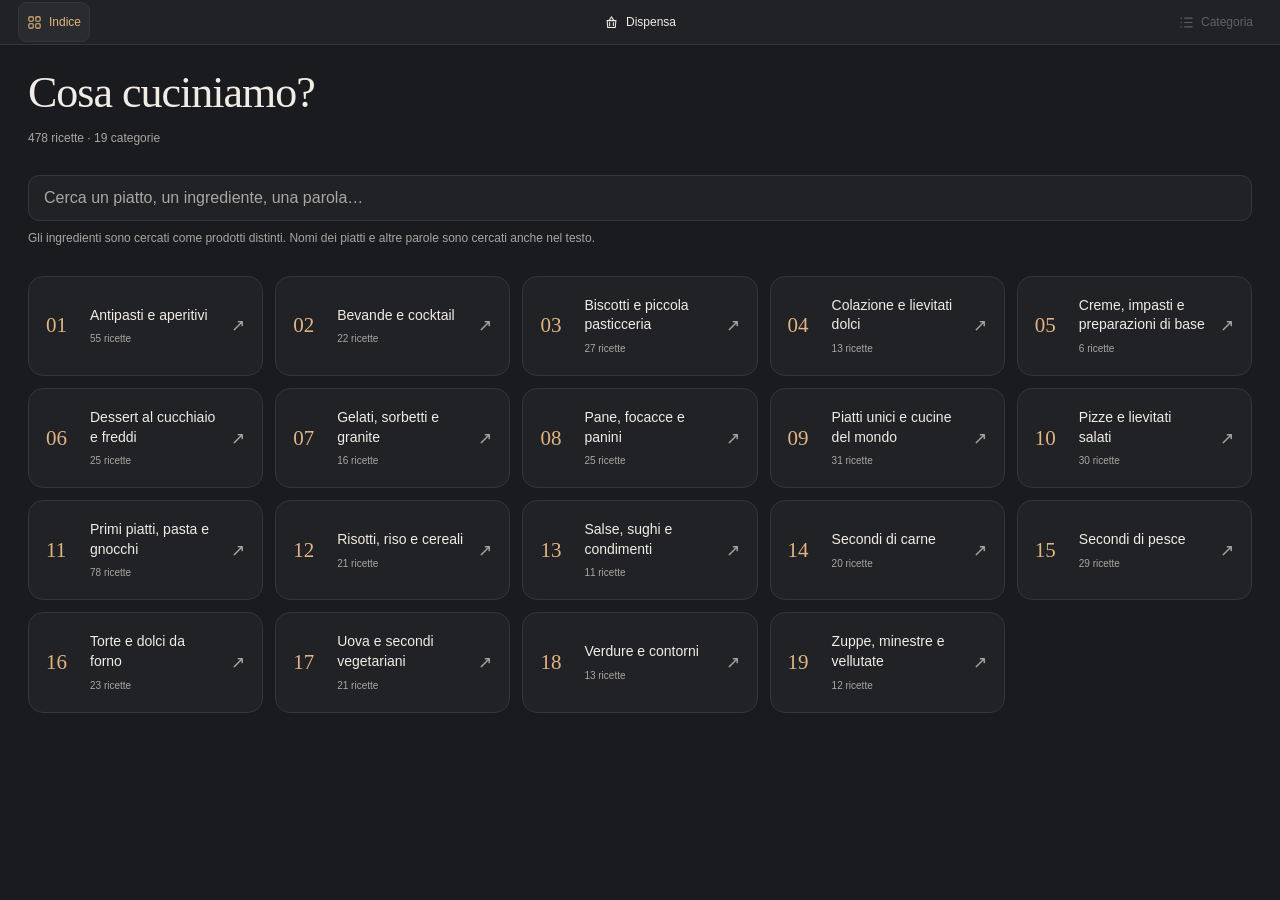
==== commit 66dff318: "Sapore: add Naan and Baklava to recipe categories; histories kept on Drive" ====
--- a/index.html
+++ b/index.html
@@ -27,7 +27,7 @@
 .recipeSearchBox .search,.pantryV2 .pantryEntry input{font-size:16px}
 </style></head><body><div class="app" id="app"><header class="top"><nav class="headerActions" aria-label="Navigazione principale"><button id="indexToggle" aria-pressed="false"><svg viewBox="0 0 24 24" fill="none" stroke="currentColor" stroke-width="1.7" aria-hidden="true"><rect x="3" y="3" width="7" height="7" rx="1.5"/><rect x="14" y="3" width="7" height="7" rx="1.5"/><rect x="3" y="14" width="7" height="7" rx="1.5"/><rect x="14" y="14" width="7" height="7" rx="1.5"/></svg>Indice</button><button id="pantryToggle" aria-pressed="false"><svg viewBox="0 0 24 24" fill="none" stroke="currentColor" stroke-width="1.7" stroke-linecap="round" aria-hidden="true"><path d="M5 9h14l-1 11H6L5 9Z M8 9l4-6 4 6 M9 12v5 M15 12v5"/></svg>Dispensa</button><button id="categoryToggle" aria-label="Torna alla categoria" disabled><svg viewBox="0 0 24 24" fill="none" stroke="currentColor" stroke-width="1.7" stroke-linecap="round" aria-hidden="true"><path d="M9 5h12M9 12h12M9 19h12M3 5h1M3 12h1M3 19h1"/></svg>Categoria</button></nav></header><main id="stage" class="stage" aria-live="polite"></main></div>
 <script>const EDITORIAL_ENRICHMENT={"GZ-00076":{"description":"Variante degli arancini siciliani: una crosta croccante racchiude riso allo zafferano e un ripieno cremoso di besciamella, pistacchi e caciocavallo.","story":"Gli arancini, chiamati anche arancine secondo le tradizioni locali, appartengono alla cultura dello street food siciliano. Questa variante valorizza il pistacchio, ingrediente particolarmente rappresentativo della gastronomia dell'isola, abbinandolo al caciocavallo e alla besciamella. La fonte descrive il contesto gastronomico, ma non documenta una data o un inventore della variante.","history_status":"verified_editorial_introduction"},"GZ-00002":{"description":"Finger food da aperitivo composto da piccoli blinis di farina di ceci e farina di frumento, prosciutto crudo e avocado disposto a rosa, accompagnato da marmellata d'arancia. La presentazione punta sul contrasto fra sapidità, freschezza e nota agrumata.","story":"La pagina editoriale presenta il piatto come proposta contemporanea per feste, Natale e Capodanno, non come specialità con una storia tradizionale documentata. L'elemento distintivo è la decorazione floreale dell'avocado e l'incontro fra sapori diversi.","history_status":"editorial_context_no_historical_origin"},"GZ-01477":{"description":"Bocconcini di baccalà dissalato fritti in pastella alla birra con paprika, accompagnati da una salsa di maionese, ketchup, senape, cetriolini e una nota piccante. La pastella fredda e la frittura a 180 °C favoriscono una crosta croccante.","story":"GialloZafferano propone questa versione come interpretazione speziata del classico baccalà fritto casalingo, adatta anche alle occasioni festive e agli aperitivi. La pagina non attribuisce alla specifica variante alla paprika una provenienza storica documentata.","history_status":"editorial_context_no_historical_origin"},"GZ-03895":{"description":"Piccoli fagottini di pasta sfoglia che racchiudono albicocche e formaggio filante: l'esterno friabile e dorato contrasta con la frutta morbida e il ripieno sapido.","story":"La presentazione editoriale descrive una proposta creativa da aperitivo o brunch, ispirata all'abbinamento dolce-salato; non la identifica come ricetta regionale storica.","history_status":"editorial_context_no_historical_origin"},"GZ-00005":{"description":"Specialità siciliana di riso farcito, modellato e fritto; nella versione presentata i ripieni classici sono ragù con piselli e prosciutto con mozzarella.","story":"Gli arancini o arancine sono un emblema dello street food siciliano. Forma e dimensioni cambiano secondo città e ripieno; la fonte li accosta alle panelle e ai cazzilli palermitani e distingue preparazioni affini come supplì laziali e palle di riso campane.","history_status":"documented_culinary_tradition"},"GZ-00078":{"description":"Sfere fritte di spaghetti conditi con burro, formaggio, uova e zafferano, solitamente farcite con ragù, piselli e scamorza.","story":"La pagina li presenta come reinterpretazione dei classici arancini di riso della cucina siciliana: la pasta sostituisce il riso, mentre restano la forma da street food e la frittura. Non fornisce una data di invenzione.","history_status":"documented_derivation_no_date"},"GZ-01802":{"description":"Mazzetti di asparagi avvolti con prosciutto crudo e pasta sfoglia, arricchiti da formaggio e senape di Digione; il risultato è un antipasto croccante e saporito.","story":"La presentazione valorizza la stagionalità primaverile degli asparagi e l'uso del piatto per brunch e occasioni conviviali. Non documenta una specifica origine storica o regionale.","history_status":"editorial_context_no_historical_origin"},"GZ-01463":{"description":"Mezzi avocado usati come piccoli contenitori per uova e salmone, con succo di lime a dare freschezza; piatto adatto a colazione salata e brunch.","story":"La fonte lo presenta come rivisitazione moderna della colazione di ispirazione inglese, alternativa a uova, toast e bacon. Non sostiene che sia una preparazione inglese tradizionale codificata.","history_status":"editorial_context_no_historical_origin"},"GZ-01480":{"description":"Crema delicata e soffice di stoccafisso lavorato e mantecato, da servire con crostini o polenta grigliata.","story":"Piatto rappresentativo della tradizione veneziana. Nel lessico veneto lo stoccafisso essiccato viene comunemente chiamato baccalà, circostanza spiegata nell'introduzione della fonte. La ricetta pubblicata è attribuita allo chef Francesco Munarini dell'Osteria Do Spade di Venezia; la pagina non documenta una data precisa d'origine del piatto.","history_status":"documented_regional_tradition"},"GZ-02318":{"description":"Panini ai cereali svuotati e farciti con verdure, formaggio e prosciutto, poi passati in forno per ottenere bordi croccanti e un interno morbido.","story":"La pagina descrive un'idea versatile da buffet e cena informale, con farciture adattabili agli ingredienti disponibili. I riferimenti geografici nell'introduzione non costituiscono una prova di origine regionale precisa.","history_status":"editorial_context_no_historical_origin"},"GZ-00007":{"description":"Piccoli involtini da aperitivo in cui una prugna disidratata viene avvolta nel bacon e cotta al forno fino a ottenere un rivestimento dorato e croccante. Il contrasto fra la dolcezza del frutto e la sapidità del salume è l'elemento caratterizzante.","story":"La presentazione editoriale propone questi bocconcini come finger food per occasioni speciali e richiama la tradizione degli accostamenti dolce-salato; non attribuisce alla ricetta una specifica origine geografica o storica.","history_status":"editorial_context_no_documented_origin"},"GZ-00008":{"description":"Bocconcini vegetariani cotti in piccoli stampi, preparati con quinoa, zucchine, Grana Padano, zenzero e scorza di limone. Una proposta leggera dal profilo fresco e aromatico, adatta come antipasto.","story":"La fonte racconta la lunga storia della quinoa negli altopiani andini del Sud America, dove è coltivata da millenni, e ne ricorda il valore nella cultura inca con il nome quechua 'Chisiya mama', riferito alla madre dei semi. Si tratta della storia dell'ingrediente, non di una pretesa origine antica dei bocconcini di questa ricetta.","history_status":"documented_ingredient_history_not_recipe_origin"},"GZ-00011":{"description":"Bruschetta di pane tostato con crema di robiola ed erba cipollina, prosciutto crudo dolce e fichi leggermente grigliati con miele. L'insieme combina croccantezza, cremosità e contrasto dolce-sapido.","story":"La pagina spiega che il termine 'bruschetta' è collegato a 'bruscato', cioè pane rustico abbrustolito, e ne colloca l'uso tradizionale fra Lazio e Abruzzo prima della diffusione nel resto d'Italia. Questo contesto riguarda la bruschetta in generale; l'abbinamento con fichi e crudo è presentato come interpretazione moderna.","history_status":"documented_dish_family_etymology"},"GZ-00015":{"description":"Tartine mignon di pane o pancarrè, generalmente senza crosta, arricchite con burro, creme o salse e guarnizioni variabili. La disposizione decorativa degli ingredienti è parte integrante della preparazione, pensata per essere mangiata in uno o due bocconi.","story":"La fonte descrive il ruolo dei canapè come piccoli antipasti da aperitivo e l'importanza della loro presentazione elegante; non fornisce una ricostruzione storica documentata dell'origine del piatto.","history_status":"editorial_context_no_documented_origin"},"GZ-00085":{"description":"Bicchierini monoporzione con riso Venere aromatico, crema di porro, basilico e zenzero e dadini di pesce spada profumati al limone. Il contrasto cromatico tra riso scuro, salsa verde e pesce rende scenografico l'antipasto.","story":"La presentazione editoriale interpreta in chiave moderna l'abbinamento fra riso e pesce della cucina italiana. Non documenta un'origine storica specifica di questa preparazione.","history_status":"editorial_context_no_historical_origin"},"GZ-03967":{"description":"Specialità ligure cremosa a base di stoccafisso ammollato, patate, olio extravergine, aglio, prezzemolo e scorza di limone. Il pesce e le patate vengono amalgamati fino a ottenere una consistenza morbida, adatta ai crostoni.","story":"La fonte collega il brandacujun alla tradizione marinara ligure: stoccafisso e patate erano alimenti conservabili e pratici durante le traversate. Riporta come possibile spiegazione del nome il gesto del «brandare», cioè scuotere o ruotare ripetutamente la pentola; esistono però più interpretazioni etimologiche.","history_status":"documented_regional_tradition_qualified_etymology"},"GZ-00089":{"description":"Piccoli gusci di pasta brisée ripieni di risotto al pomodoro con piselli, prosciutto cotto e taleggio, cotti al forno e serviti come antipasto monoporzione.","story":"La fonte propone una reinterpretazione salata dei budini di riso dolci associati alla pasticceria toscana. Il riferimento è gastronomico e non costituisce prova di un'origine antica della specifica variante salata.","history_status":"editorial_inspiration_not_historical_origin"},"GZ-00022":{"description":"Aperitivo estivo composto da bicchierini di melone frullato e condito, accompagnati da fagottini croccanti di pasta fillo con feta, cipolla rossa, olive nere e pomodorini.","story":"La ricetta nasce come proposta editoriale contemporanea che sostituisce il classico accostamento prosciutto e melone con il contrasto fra dolcezza del melone e sapidità della feta. La fonte non indica una tradizione o data di invenzione per questo piatto.","history_status":"editorial_context_no_historical_origin"},"GZ-00024":{"description":"Crocchette fritte dalla panatura dorata e croccante, con un interno morbido ottenuto da una besciamella molto densa arricchita con prosciutto crudo e cipolla.","story":"La presentazione inserisce le crocchette nel repertorio degli antipasti e degli stuzzichini, citando varianti a base di patate, riso o formaggi e il confronto con le croquetas spagnole. Non documenta una provenienza storica precisa per questa versione.","history_status":"editorial_context_no_historical_origin"},"GZ-00132":{"description":"Crocchette fritte di risotto allo zafferano con cuore cremoso di stracchino e rivestimento croccante di panko. Il colore dorato del riso richiama il risotto alla milanese.","story":"La fonte dichiara esplicitamente l'ispirazione al risotto alla milanese e alla tradizione lombarda dello zafferano nel riso. La trasformazione in crocchette ripiene è una reinterpretazione, non una ricetta storica milanese attestata dalla pagina.","history_status":"documented_culinary_inspiration"}};
-const RECIPES=[{"id":"GZ-03895","name":"Albicocche in sfoglia","category":"Antipasti e aperitivi","serves":"6 pezzi","prep":"10 min","cook":"18 min","rest":"","ingredients":["Albicocche 6","pasta sfoglia rotonda 230 g","scamorza 30 g.\nPER FINIRE: tuorlo 1","latte intero 10 g","semi di lino 1 cucchiaino","pepe rosa in grani 1 cucchiaino."],"steps":["Tagliare la scamorza a cubetti. Lavare le albicocche, asciugarle, dividerle a metà e togliere il nocciolo.","Ricavare sei dischi di pasta sfoglia di circa 10 cm di diametro.","Sistemare metà albicocca al centro di ogni disco, riempire la cavità con scamorza e richiudere con l'altra metà.","Avvolgere ciascun frutto nella sfoglia sigillando le giunzioni, disporre su una teglia con carta forno e spennellare con tuorlo e latte.","Praticare piccoli fori in superficie, cospargere con semi di lino e pepe rosa e cuocere in forno statico a 200 °C per 15–18 minuti, fino a doratura."],"photo":"","source":"https://www.giallozafferano.com/recipes/apricots-in-puff-pastry.html","pdfPage":10,"description":"Un antipasto accattivante e insolito che racchiude al suo interno un segreto di formaggio filante... lasciatevi stupire dalle albicocche in sfoglia!"},{"id":"GZ-00002","name":"Antipasto crudo e avocado","category":"Antipasti e aperitivi","serves":"12 pezzi","prep":"15 min","cook":"15 min","rest":"","ingredients":["Avocado sodi 2","farina di ceci 50 g","farina 00 50 g","lievito istantaneo salato 1/4 cucchiaino","acqua 120 g","sale 5 g","prosciutto crudo 12 fette","marmellata di arance 2 cucchiai."],"steps":["Riunire le due farine, il lievito e il sale; incorporare l’acqua a filo lavorando con una frusta fino a ottenere una pastella uniforme.","Cuocere dodici piccoli blinis in padella antiaderente, circa 2–3 minuti per lato, e tenerli da parte.","Tagliare gli avocado a fettine sottili; per ogni pezzo sovrapporre e avvolgere circa dieci fettine formando una rosa.","Disporre su ogni blinis una fetta di prosciutto e una rosa di avocado. Servire con la marmellata di arance leggermente lavorata."],"photo":"","source":"https://ricette.giallozafferano.it/Antipasto-crudo-e-avocado.html","pdfPage":11,"description":"Stuzzicate l'appetito dei vostri ospiti con un accattivante finger food dai sapori esotici che li conquisterà al primo morso: antipasto crudo e avocado!"},{"id":"GZ-00003","name":"Arancini al ragù bianco","category":"Antipasti e aperitivi","serves":"12 pezzi","prep":"60 min","cook":"45 min","rest":"raffreddamento riso circa 2 ore","ingredients":["RISO: riso Vialone Nano 500 g","acqua 1200 g","caciocavallo grattugiato 100 g","burro 30 g","zafferano 0,45 g","sale fino q.b.\nRAGÙ: manzo macinato 50 g","maiale macinato 50 g","piselli 80 g","sedano 1 costa","carota 1","cipolla dorata 1","Parmigiano Reggiano 50 g","vino bianco 40 g","olio EVO, sale e pepe q.b.\nRIPIENO: caciocavallo a cubetti 50 g.\nPASTELLA: farina 00 200 g","acqua fredda 340 g","sale 1 pizzico.\nPANATURA: pangrattato q.b.","olio di arachidi q.b."],"steps":["Lessare il riso nell'acqua salata fino ad assorbimento; condirlo con zafferano sciolto in poca acqua calda, burro e caciocavallo grattugiato.","Stendere il riso su un vassoio, coprirlo e lasciarlo raffreddare completamente per circa due ore.","Rosolare sedano, carota e cipolla tritati; unire le carni, sfumare con il vino e cuocere dolcemente. A metà cottura aggiungere i piselli; alla fine incorporare il Parmigiano e raffreddare.","Con le mani inumidite formare una cavità nel riso, inserire ragù e cubetti di caciocavallo, richiudere e modellare a punta.","Mescolare farina, acqua fredda e sale in una pastella liscia. Rivestire ogni arancino e poi passarlo nel pangrattato.","Friggere pochi pezzi per volta in olio a circa 170 °C, scolare su carta assorbente e servire caldi."],"photo":"","source":"https://www.giallozafferano.com/recipes/white-ragu-arancini.html","pdfPage":12,"description":"La newsletter presenta questo piatto, ma non ne conserva una descrizione completa. La fonte è disponibile tramite il collegamento qui sotto"},{"id":"GZ-00005","name":"arancini di riso","category":"Antipasti e aperitivi","serves":"Circa 12 arancini","prep":"60 min","cook":"50 min","rest":"Circa 2 h di raffreddamento del riso","ingredients":["Riso Vialone Nano 500 g","Acqua 1,25 l, per il riso","Caciocavallo stagionato grattugiato 100 g","Burro 30 g","Zafferano 0,15 g","Sale grosso 1 cucchiaio","Carne macinata di maiale 150 g, per il ragù","Passata di pomodoro 200 g","Piselli 80 g","Cipolla bianca 50 g","Vino rosso 50 g","Olio extravergine d’oliva q.b.","Sale fino q.b.","Pepe nero q.b.","Caciocavallo fresco 50 g, per il ragù","Prosciutto cotto 120 g, per il ripieno bianco","Mozzarella 120 g, per il ripieno bianco","Farina 00 200 g, per la pastella","Acqua 350 g, per la pastella","Sale fino 1 pizzico, per la pastella","Pangrattato 200 g","Olio di semi 3 l, per friggere"],"steps":["Cuoci il riso in acqua salata finché il liquido viene assorbito; verso fine cottura unisci lo zafferano.","Manteca con burro e caciocavallo stagionato, poi stendi su un vassoio e fai raffreddare completamente.","Per il ragù, rosola cipolla e macinato nell’olio, sfuma col vino, aggiungi passata e piselli e cuoci finché il sugo è denso.","Taglia a cubetti mozzarella, prosciutto e caciocavallo fresco.","Con mani inumidite forma cavità in porzioni di riso; farcisci metà con prosciutto e mozzarella e metà con ragù e caciocavallo.","Chiudi bene e modella i pezzi; prepara una pastella fluida con farina, acqua e un pizzico di sale.","Immergi gli arancini nella pastella, ricoprili di pangrattato e friggi pochi pezzi alla volta a 160–170 °C fino a doratura."],"photo":"https://commons.wikimedia.org/wiki/Special:FilePath/Arancini_.jpg","source":"https://www.giallozafferano.com.br/receitas/Arancini-de-arroz.html","pdfPage":13,"description":"La newsletter presenta questo piatto, ma non ne conserva una descrizione completa. La fonte è disponibile tramite il collegamento qui sotto","photoCreditUrl":"https://commons.wikimedia.org/wiki/File:Arancini_.jpg","photoAuthor":"AndreaTartaglia","photoLicense":"CC BY-SA 4.0","photoIllustrative":true},{"id":"GZ-00076","name":"Arancini di riso al pistacchio","category":"Antipasti e aperitivi","serves":"12 arancini","prep":"Non precisato nella fonte consultata","cook":"Risotto circa 18-20 min; frittura a 170 °C (durata non precisata)","rest":"","ingredients":["Risotto: riso Carnaroli 300 g | scalogno 50 g | olio EVO 30 g | vino bianco 50 g | brodo vegetale 800 g | zafferano 1 bustina | Grana Padano DOP 65 g | sale e pepe q.b. || Ripieno: burro 15 g | farina 00 15 g | latte intero 150 g | noce moscata e sale q.b. | granella di pistacchi 30 g | caciocavallo 55 g || Panatura/frittura: farina 00 130 g | acqua 195 g | pangrattato 150 g | olio di arachide 800 g | sale q.b. || Finitura: farina di pistacchi 10 g"],"steps":["Preparare il brodo e tenerlo caldo. Ammorbidire lo scalogno tritato nell'olio, tostare il riso e sfumare con il vino. | 2. Cuocere il risotto aggiungendo il brodo gradualmente; verso la fine incorporare lo zafferano sciolto in poco brodo e il Grana. Stendere il riso su un vassoio e raffreddarlo completamente. | 3. Per il ripieno, ottenere una besciamella densa con burro, farina e latte caldo, insaporendo con sale e noce moscata; farla raffreddare. | 4. Dividere il caciocavallo in piccoli cubetti. Appiattire circa 75 g di riso per pezzo e inserire al centro besciamella, pistacchi tritati e formaggio. Chiudere con cura formando 12 sfere. | 5. Mescolare farina, acqua e sale per ottenere una pastella fluida e omogenea; passarvi gli arancini e rivestirli di pangrattato. | 6. Friggere pochi pezzi per volta in olio di arachide a circa 170 °C fino a doratura; sgocciolare su carta assorbente. | 7. Terminare con farina di pistacchi e servire caldi."],"photo":"","source":"https://ricette.giallozafferano.it/Arancini-di-riso-al-pistacchio.html","pdfPage":14,"description":"Gli arancini di riso al pistacchio sono una variante del classico street food siciliano con una fragrante panatura dorata e un cuore avvolgente e cremoso!"},{"id":"GZ-00078","name":"Arancini di spaghetti","category":"Antipasti e aperitivi","serves":"20 arancini","prep":"60 min","cook":"60 min","rest":"","ingredients":["Pasta: spaghetti 500 g","burro 35 g","tuorli 3","Grana Padano DOP 250 g","zafferano 1 bustina","olio EVO q.b.","sale q.b.","pepe q.b. Ragù: burro 25 g","manzo macinato 200 g","cipolla bianca 1/2","olio EVO q.b.","pepe q.b.","piselli surgelati 100 g","concentrato di pomodoro 40 g","sale q.b.","scamorza 100 g","vino rosso 100 ml. Pastella: pangrattato 500 g","farina 00 150 g","acqua 360 g","sale 1 pizzico. Frittura: olio di arachidi q.b."],"steps":["Per il ragù, stufare la cipolla nel burro e olio, rosolare la carne, sfumare con il vino e aggiungere il concentrato diluito; cuocere circa venti minuti, poi unire i piselli e far raffreddare.","Lessare gli spaghetti, colorarli con zafferano sciolto in acqua di cottura, scolarli e raffreddarli.","Condirli con burro, Grana, tuorli, sale e pepe; tagliarli grossolanamente e farli rassodare in frigorifero, preferibilmente una notte.","Modellare porzioni di spaghetti a pallina, farcirle con ragù e cubetti di scamorza, quindi chiuderle e raffreddarle ancora dieci minuti.","Mescolare farina, acqua e sale per una pastella; passarvi gli arancini e poi nel pangrattato.","Friggere in olio caldo per circa 5-6 minuti, finché sono dorati, e scolare."],"photo":"https://www.giallozafferano.com.br/images/142-14218/arancini-de-espaguete_1200x800.jpg","source":"https://www.giallozafferano.com.br/receitas/arancini-de-espaguete.html","pdfPage":15,"description":"Gli arancini di spaghetti sono una gustosa alternativa ai classici arancini di riso, preparati con spaghetti e un gustoso ripieno di ragÄ± e scamorza. <http://ricette.giallozafferano.it/Arancini-di-spaghetti.html>"},{"id":"GZ-01802","name":"Asparagi in sfoglia con crudo","category":"Antipasti e aperitivi","serves":"4 persone","prep":"30 min","cook":"25 min","rest":"","ingredients":["Asparagi 800 g","Pasta sfoglia 250 g","Prosciutto crudo 8 fette","Grana Padano DOP a scaglie 30 g","Uova 1."],"steps":["Eliminare le estremità dure degli asparagi e pulire i gambi. Legarli a mazzetto e lessarli in acqua salata per 8–10 minuti, lasciandoli ancora consistenti. Scolare e asciugare.","Stendere la sfoglia e tagliarla in otto strisce larghe circa tre centimetri.","Distribuire le scaglie di Grana sulle fette di prosciutto e avvolgerle attorno agli asparagi.","Arrotolare su ogni porzione una striscia di sfoglia a spirale. Spennellare con l’uovo sbattuto.","Disporre su teglia foderata e cuocere nel forno preriscaldato a 392 °F per circa 15 minuti, finché la sfoglia è dorata. Servire caldi."],"photo":"https://www.giallozafferano.com/images/313-31394/asparagus-in-puff-pastry-with-prosciutto_780x520_wm.jpg","source":"https://www.giallozafferano.com/recipes/asparagus-in-puff-pastry-with-prosciutto.html","pdfPage":16,"description":"La newsletter presenta questo piatto, ma non ne conserva una descrizione completa. La fonte è disponibile tramite il collegamento qui sotto"},{"id":"GZ-01463","name":"Avocado, uova e salmone","category":"Antipasti e aperitivi","serves":"4 persone","prep":"3 min","cook":"10 min","rest":"","ingredients":["Avocado 2","uova medie 4","salmone affumicato 90 g","erba cipollina 6 steli","lime 1","sale fino q.b.","pepe nero q.b.","pepe rosa in grani q.b.","olio EVO q.b."],"steps":["Grattugiare la scorza del lime, tritare l'erba cipollina e tenere da parte.","Dividere gli avocado a metà, togliere il nocciolo e irrorare la polpa con succo di lime; incidere la polpa con un coltellino.","Disporre una porzione di salmone affumicato su ogni mezzo avocado e insaporire con sale, pepe e scorza di lime.","Scaldare poco olio in padella e cuocere le uova al tegamino per circa 2–3 minuti, mantenendo i tuorli interi.","Adagiare un uovo su ogni mezzo avocado e completare con pepe rosa ed erba cipollina; servire subito."],"photo":"https://www.giallozafferano.com/images/328-32820/avocado-eggs-and-salmon_780x520_wm.jpg","source":"https://www.giallozafferano.com/recipes/avocado-eggs-and-salmon.html","pdfPage":17,"description":"Una sfiziosa ricetta per il brunch che può diventare anche un originale antipasto, ideale per fare il pieno di gusto ed energie: avocado, uova e salmone!"},{"id":"GZ-01477","name":"Baccalà in pastella","category":"Antipasti e aperitivi","serves":"4 persone","prep":"10 min","cook":"10 min","rest":"15 min per raffreddare farina e ciotola","ingredients":["Baccalà dissalato 1 filetto","Farina 00 fredda 300 g","Birra ghiacciata 300 g","Paprika dolce 1 cucchiaino","Sale fino ½ cucchiaino","Pepe nero q.b.","Per la salsa: maionese 50 g","Ketchup 30 g","Senape 1 cucchiaino","Cetriolini sottaceto 2","Tabasco® q.b."],"steps":["Mettere per 15 minuti in congelatore la ciotola e la farina, così da mantenerle ben fredde.","Preparare la salsa amalgamando maionese, ketchup, cetriolini tritati, senape, un poco del liquido dei cetriolini e Tabasco; conservarla a parte.","Privare il baccalà dissalato della pelle e tagliarlo in cubi di circa 4 cm.","Mescolare farina, sale, pepe e paprika; versare lentamente la birra molto fredda, lavorando con una frusta fino a ottenere una pastella liscia.","Scaldare l'olio per friggere a 180 °C, immergere pochi cubi alla volta nella pastella e friggerli per circa 5-8 minuti, finché dorati.","Scolare su carta assorbente, salare a piacere e servire subito con la salsa preparata."],"photo":"https://www.giallozafferano.it/images/234-23496/Baccala-in-pastella_450x300.jpg","source":"https://ricette.giallozafferano.it/Baccala-in-pastella.html","pdfPage":18,"description":"La newsletter presenta questo piatto, ma non ne conserva una descrizione completa. La fonte è disponibile tramite il collegamento qui sotto"},{"id":"GZ-01480","name":"Baccalà mantecato alla veneziana","category":"Antipasti e aperitivi","serves":"4 persone","prep":"30 min","cook":"30 min","rest":"","ingredients":["Stoccafisso già ammollato 800 g; Olio di semi di girasole 500 g; Alloro 2 foglie; Sale fino q.b.; Pepe nero q.b.\nPER GUARNIRE: Prezzemolo q.b.; Pepe nero q.b."],"steps":["Sciacquare più volte lo stoccafisso ammollato, eliminare le spine e tagliarlo in grossi pezzi.","Trasferirlo in una casseruola con l’alloro e acqua fredda sufficiente a coprirlo.","Portare a ebollizione, schiumare e cuocere per circa 30 minuti, finché il pesce tende a sfaldarsi.","Scolare bene e lavorare il pesce ancora caldo in planetaria con la frusta a velocità medio-bassa.","Versare l’olio di semi a filo, regolando sale e pepe; montare per circa 10 minuti fino a ottenere una crema soffice.","Formare quenelle e servire su crostini di pane o polenta, completando con prezzemolo e pepe."],"photo":"https://www.giallozafferano.es/images/3-350/Bacalao-a-la-crema-a-la-veneciana_1200x800.jpg","source":"https://www.giallozafferano.es/recetas/Bacalao-a-la-crema-a-la-veneciana.html","pdfPage":364,"description":"Il baccalà mantecato alla veneziana è un antipasto tipico, una crema di stoccafisso molto delicata, servita come con crostini di polpenta o pane!"},{"id":"GZ-02318","name":"Barchette di pane ripiene","category":"Antipasti e aperitivi","serves":"8 barchette","prep":"30 min","cook":"15 min (scheda fonte); 25 min (procedimento)","rest":"","ingredients":["Panini multicereali 8","uova 6","ricotta 40 g","Parmigiano Reggiano 20 g","erba cipollina q.b.","sale e pepe q.b.","olio EVO 3 cucchiai","pancetta 70 g","melanzana 140 g","prosciutto cotto 100 g","zucchine 200 g. Per spennellare: uovo 1."],"steps":["Tagliare la parte superiore dei panini e scavare la mollica, lasciando un fondo sufficientemente robusto.","Tagliare zucchina e melanzana a dadini; saltarle in padella con l’olio per circa 10 minuti e lasciarle raffreddare.","Sbattere le sei uova con ricotta, Parmigiano, erba cipollina, ortaggi raffreddati, prosciutto cotto e pancetta a dadini; regolare sale e pepe.","Riempire i panini con il composto senza eccedere con la parte liquida. Spennellare la superficie con l’uovo rimasto.","Cuocere in forno ventilato preriscaldato a circa 175 °C per 25 minuti, finché il ripieno risulta rappreso e dorato. Servire tiepidi o freddi."],"photo":"https://www.giallozafferano.com/images/315-31526/bread-boats-stuffed_780x520_wm.jpg","source":"https://www.giallozafferano.com/recipes/bread-boats-stuffed.html","pdfPage":19,"description":"Le barchette di pane ripiene sono una ricetta golosa e saporita, ottima come contorno o servita ad un aperitivo"},{"id":"GZ-00085","name":"Bicchierini di riso venere e spada","category":"Antipasti e aperitivi","serves":"10 bicchierini","prep":"15 min","cook":"40 min","rest":"","ingredients":["Riso Venere 200 g","pesce spada 250 g","scorza di limone 1","olio EVO q.b.","pepe nero q.b.","sale fino q.b. Crema: porri 100 g","zenzero fresco 20 g","basilico 15 g","olio EVO 30 g","sale fino q.b. Guarnizione: menta q.b.","olio EVO q.b."],"steps":["Lessare il riso Venere in abbondante acqua salata per circa quaranta minuti.","Tagliare porro e zenzero; farli insaporire in un pentolino con poco olio per alcuni minuti, poi frullare con basilico, 30 g d'olio e sale fino a una crema liscia.","Eliminare la pelle del pesce spada, ridurlo a dadini e saltarlo a fuoco vivo con olio per circa cinque minuti, aggiungendo scorza di limone, sale e pepe.","Scolare il riso e condirlo con poco olio e pepe.","In ciascun bicchierino disporre riso, crema di porro e basilico, dadini di spada e un secondo strato di riso; completare con olio e menta."],"photo":"https://www.giallozafferano.com/images/332-33215/venus-rice-and-swordfish-cups_1200x800.jpg","source":"https://www.giallozafferano.com/recipes/venus-rice-and-swordfish-cups.html","pdfPage":20,"description":"Affondate la forchetta strato dopo strato per andare alla scoperta di un conturbante gioco di sapori, aromi e colori... bicchierini di riso venere e spada!"},{"id":"GZ-00007","name":"Bocconcini di prugne e bacon","category":"Antipasti e aperitivi","serves":"8 bocconcini (circa 4 persone)","prep":"5 min","cook":"25 min","rest":"","ingredients":["Prugne secche denocciolate: 8 | Bacon: 8 fette | Salvia fresca: 8 foglie"],"steps":["Stendere le fette di bacon e collocare una prugna denocciolata a un'estremità di ciascuna. | 2. Arrotolare il bacon intorno alla frutta per formare otto involtini compatti. | 3. Disporli separati su una placca foderata di carta forno e cuocere in forno statico preriscaldato a 180 °C per circa 25 minuti, finché il bacon diventa dorato. | 4. Far riposare brevemente fuori dal forno e guarnire con una foglia di salvia per pezzo."],"photo":"https://www.giallozafferano.es/images/152-15269/bocaditos-de-ciruelas-y-bacon_1200x800.jpg","source":"https://ricette.giallozafferano.it/Bocconcini-di-prugne-e-bacon.html","pdfPage":21,"description":"Arrotolare e infornare: bastano due semplici mosse per portare in tavola un antipasto sfizioso dai sapori contrastanti... bocconcini di prugne e bacon!"},{"id":"GZ-00008","name":"Bocconcini di quinoa","category":"Antipasti e aperitivi","serves":"30 bocconcini","prep":"15 min","cook":"25 min (oltre alla cottura della quinoa)","rest":"","ingredients":["Quinoa: 150 g | Zucchine piccole: 2 | Uovo: 1 | Grana Padano DOP grattugiato: 50 g | Scorza grattugiata: 1 limone | Zenzero fresco grattugiato: quanto basta | Sale e pepe: quanto basta"],"steps":["Sciacquare la quinoa sotto acqua fredda per eliminare il retrogusto amaro. Lessarla in acqua leggermente salata secondo la confezione (indicativamente 15-20 minuti), quindi scolarla e raffreddarla. | 2. Grattugiare le zucchine e unirle in una terrina alla scorza di limone e a poco zenzero fresco. | 3. Aggiungere la quinoa cotta, il Grana e l'uovo. Regolare di sale e pepe e mescolare per ottenere un impasto uniforme. | 4. Distribuire circa 20 g di composto per stampino mini-muffin o pirottino piccolo, pressando leggermente. | 5. Cuocere in forno statico già caldo a 180 °C per circa 25 minuti (oppure ventilato a 160 °C per circa 20 minuti) e servire tiepido."],"photo":"https://www.giallozafferano.it/images/28-2817/Bocconcini-di-quinoa_780x520.jpg","source":"https://ricette.giallozafferano.it/Bocconcini-di-quinoa.html","pdfPage":22,"description":"I bocconcini di quinoa con zucchine, zenzero e parmigiano sono un antipasto sfizioso e veloce da preparare, perfetto da gustare nei mesi estivi"},{"id":"GZ-00009","name":"Bocconcini di sfoglia con formaggio e miele","category":"Antipasti e aperitivi","serves":"20 pezzi","prep":"20 min","cook":"10 min","rest":"","ingredients":["Pasta sfoglia tonda: 230 g | Caprino: 80 g | Miele di castagno: 60 g | Timo: q.b. | Olio extravergine di oliva: q.b. | Sale fino e pepe nero: q.b. | Tuorlo: 1 | Latte intero: 1 cucchiaio"],"steps":["Rendere cremoso il caprino mescolandolo con poco olio, sale e pepe.","Dalla sfoglia ricavare 40 dischetti di 3,5 cm; sistemarne 20 su una teglia con carta forno.","Con un coppapasta da 2,5 cm svuotare gli altri 20 dischetti, ottenendo anelli; bucherellare i fondi.","Sbattere tuorlo e latte, spennellare i fondi e sovrapporre a ciascuno un anello.","Distribuire un cucchiaino di caprino al centro di ogni bocconcino; cuocere a 200 °C in forno statico per 10 minuti.","Lasciar intiepidire; aromatizzare il miele con foglioline di timo e distribuirlo al momento del servizio."],"photo":"https://www.giallozafferano.it/images/206-20639/Bocconcini-di-sfoglia-con-formaggio-e-miele_780x520_wm.jpg","source":"https://ricette.giallozafferano.it/Bocconcini-di-sfoglia-con-formaggio-e-miele.html","pdfPage":23,"description":"Un grazioso finger food in perfetto equilibrio fra dolce e salato, ideale per stuzzicare l'appetito... bocconcini di sfoglia con formaggio e miele!"},{"id":"GZ-03967","name":"brandacujun","category":"Antipasti e aperitivi","serves":"4 persone","prep":"20 min","cook":"1 h 30 min","rest":"","ingredients":["Stoccafisso già ammollato 600 g","patate 300 g","olio EVO 100 g","aglio 1 spicchio","prezzemolo 15 g","scorza di limone 1","sale fino q.b.","pepe bianco q.b."],"steps":["Tagliare lo stoccafisso ammollato e le patate sbucciate in pezzi grossi; tritare il prezzemolo.","Mettere pesce e patate in acqua fredda e cuocere per 30–40 minuti, eliminando la schiuma che affiora.","Scolare, lasciar intiepidire, togliere pelle e lische e sfaldare il pesce.","Scaldare una parte dell'olio con l'aglio tritato; aggiungere stoccafisso, patate e prezzemolo.","Coprire e cuocere dolcemente per circa un'ora, scuotendo e ruotando la casseruola ogni 5–7 minuti e versando l'olio restante poco alla volta.","Quando il composto è mantecato, regolare di sale e pepe e completare con la scorza di limone. Servire anche su crostoni."],"photo":"","source":"https://www.giallozafferano.es/recetas/brandacujun.html","pdfPage":865,"description":"Ricetta recuperata e verificata nel ricettario personale; ingredienti e procedimento rielaborati dalla fonte editoriale."},{"id":"GZ-00010","name":"bruschetta caprese","category":"Antipasti e aperitivi","serves":"4 persone","prep":"10 min","cook":"5 min","rest":"","ingredients":["Pane casereccio 4 fette","mozzarella di bufala 250 g","pomodorini 10","olive nere 12","basilico 8 foglie","aglio 1 spicchio","origano 2 pizzichi","olio EVO e sale q.b."],"steps":["Tagliare quattro fette di pane di circa 2 cm e tostarle su entrambi i lati.","Strofinare le fette ancora calde con uno spicchio d’aglio.","Scolare bene la mozzarella e tagliarla a cubetti; dividere i pomodorini in quarti.","Mescolare mozzarella, pomodori e olive con basilico spezzettato, origano, sale e olio.","Distribuire il condimento sul pane e servire subito con un filo d’olio."],"photo":"https://commons.wikimedia.org/wiki/Special:FilePath/Bruschetta_caprese.jpg","source":"https://ricette.giallozafferano.it/Bruschetta-caprese.html","pdfPage":24,"description":"La newsletter presenta questo piatto, ma non ne conserva una descrizione completa. La fonte è disponibile tramite il collegamento qui sotto","photoCreditUrl":"https://commons.wikimedia.org/wiki/File:Bruschetta_caprese.jpg","photoAuthor":"Arnaud 25","photoLicense":"CC BY-SA 4.0","photoIllustrative":true},{"id":"GZ-00011","name":"Bruschetta con fichi e crudo dolce","category":"Antipasti e aperitivi","serves":"4 bruschette","prep":"10 min","cook":"5 min","rest":"","ingredients":["Pane pugliese 200 g (4 fette)","fichi 200 g","prosciutto crudo dolce 100 g (8 fette)","robiola 200 g","erba cipollina 5 fili","miele di acacia 20 g","sale fino q.b.","pepe nero q.b."],"steps":["Affettare il pane in quattro parti uguali e tostarlo su una griglia ben calda da entrambi i lati.","Lavare e tritare l'erba cipollina, unirla alla robiola e insaporire con sale e pepe.","Pulire i fichi, tagliarli a spicchi e spennellarli con il miele; passarli brevemente sulla griglia calda.","Spalmare la crema di robiola sul pane, aggiungere due fette di prosciutto per bruschetta e completare con gli spicchi di fico. Servire subito."],"photo":"https://www.giallozafferano.com/images/359-35904/bruschetta-with-figs-and-sweet-prosciutto_780x520_wm.jpg","source":"https://ricette.giallozafferano.it/Bruschetta-con-fichi-e-crudo-dolce.html","pdfPage":25,"description":"La bruschetta con i fichi e il crudo dolce è un ottimo finger food da proporre per aperitivo, come un facile e veloce antipasto in una cena tra amici"},{"id":"GZ-00089","name":"Budini di riso salati","category":"Antipasti e aperitivi","serves":"12 pezzi","prep":"30 min","cook":"1 h 20 min","rest":"frolla 40 min","ingredients":["PASTA BRISÉE: burro freddo 100 g","farina 00 200 g","acqua ghiacciata 70 ml","sale fino q.b. RISOTTO: riso Carnaroli 300 g","piselli 150 g","prosciutto cotto a cubetti 100 g","Taleggio 100 g","brodo vegetale 500 ml","vino bianco 100 ml","burro 50 g","scalogno 1","concentrato di pomodoro triplo 1 cucchiaio","olio EVO e sale q.b."],"steps":["Sabbiare farina e burro freddo, unire il sale e acqua ghiacciata fino a formare un impasto compatto; avvolgerlo e lasciarlo riposare in frigorifero almeno 40 minuti.","Appassire lo scalogno tritato nell'olio, tostare il riso, sfumare con vino bianco e cuocere aggiungendo gradualmente brodo e concentrato di pomodoro sciolto in poco brodo.","A metà cottura unire i piselli. Mantenere il riso molto al dente, quindi mantecare con burro e Taleggio e incorporare il prosciutto cotto; lasciar raffreddare.","Stendere la brisée a circa 3 mm, ritagliare dischi e rivestire uno stampo da muffin imburrato. Riempire con il risotto e cuocere in forno statico a 175 °C per circa 60 minuti."],"photo":"https://www.giallozafferano.com/images/320-32035/savory-rice-pudding_780x520_wm.jpg","source":"https://www.giallozafferano.com/recipes/savory-rice-pudding.html","pdfPage":26,"description":"I budini di riso sono uno sfizioso antipasto: un guscio croccante di pasta brisè ripieno di risotto al pomodoro arricchito con piselli, prosciutto e taleggio"},{"id":"GZ-00015","name":"Canapè","category":"Antipasti e aperitivi","serves":"30 canapè (10 pane bianco, 20 pane di segale)","prep":"60 min","cook":"5 min","rest":"","ingredients":["Crema gamberi: gamberi 130 g, aglio 1 spicchio, formaggio spalmabile 50 g, olio EVO, basilico facoltativo, sale e pepe q.b. Crema erbe: formaggio spalmabile 60 g, erba cipollina, sale e pepe q.b. Canapè bianchi: pane bianco 90 g, prosciutto cotto 1 fetta, salmone affumicato 40 g, zucchine 8 rondelle, scorza di limone 1, basilico, erba cipollina e pepe q.b. Canapè integrali/segale: pane di segale 150 g, cetriolini 5, gamberi con coda 5, pomodorini 4, salame 2 fette, prosciutto crudo 1 fetta, oliva nera 1, zucchine 10 rondelle, maionese 30 g, basilico q.b."],"steps":["Frullare 60 g di formaggio fresco con erba cipollina e condire; per la seconda crema saltare i gamberi con aglio e olio, poi frullarli con 50 g di formaggio, basilico e pepe.","Tagliare il pane bianco in dieci forme; grigliare brevemente le zucchine e preparare striscioline di salmone e prosciutto.","Assemblare cinque canapè al salmone con crema alle erbe, zucchine e scorza di limone; altri cinque con prosciutto e crema alle erbe.","Ricavare venti basi dal pane di segale. Farcirne cinque con crema di gamberi e gambero intero, cinque con crema di gamberi e zucchine, cinque con crema alle erbe e prosciutto crudo, cinque con maionese e salame.","Decorare con pomodorini, cetriolini, olive e basilico secondo le varianti; mantenere al fresco e servire appena preparati."],"photo":"","source":"https://ricette.giallozafferano.it/Canape.html","pdfPage":27,"description":"I canapè sono deliziose tartine formate da fette di pane o pancarrè, private della crosta, spalmate di burro e farcite con i più svariati ingredienti"},{"id":"GZ-00018","name":"carpaccio di ananas e speck","category":"Antipasti e aperitivi","serves":"4 persone","prep":"20 min","cook":"Non prevista","rest":"","ingredients":["Ananas 1","speck affettato sottile 200 g","origano q.b.","Grana Padano DOP in scaglie 50 g","gelatina d'uva q.b. (accompagnamento)","taralli q.b. (accompagnamento)."],"steps":["Eliminare ciuffo e buccia dell'ananas, poi affettare la polpa molto sottilmente.","Distribuire le fette sui piatti alternandole a quelle di speck.","Ricavare scaglie sottili di Grana Padano e cospargerle sul carpaccio con l'origano.","Servire immediatamente accompagnando con taralli e gelatina d'uva in ciotoline separate."],"photo":"https://www.giallozafferano.com/images/300-30050/pineapple-and-speck-carpaccio_780x520_wm.jpg","source":"https://ricette.giallozafferano.it/Carpaccio-di-ananas-e-speck.html","pdfPage":28,"description":"La newsletter presenta questo piatto, ma non ne conserva una descrizione completa. La fonte è disponibile tramite il collegamento qui sotto"},{"id":"GZ-00022","name":"Chupitos di melone con fagottini di feta","category":"Antipasti e aperitivi","serves":"4 chupitos e 16 fagottini","prep":"20 min","cook":"3 min","rest":"","ingredients":["CHUPITOS: Melone 460 g","Olio extravergine d’oliva 10 g","Sale fino q.b.","Pepe nero q.b.\nFAGOTTINI: Pasta fillo 150 g (4 fogli da 48×34 cm)","Feta 100 g","Pomodorini datterini 80 g","Olive nere 25 g","Cipolla rossa di Tropea 60 g","Erba cipollina q.b.","Olio EVO 10 g","Sale q.b.","Olio di semi di arachide per friggere q.b."],"steps":["Pulire il melone, ridurne la polpa a pezzi e frullarla con l’olio e poco sale. Tenere il composto in frigorifero.","Tritare cipolla ed erba cipollina; tagliare pomodorini e feta a piccoli cubetti, affettare le olive. Unire e condire con olio e poco sale.","Sovrapporre due fogli di pasta fillo e ricavare otto strisce larghe circa 6 cm; inumidirle leggermente.","Mettere un poco di ripieno all’estremità di ogni striscia e ripiegarla più volte a triangolo, sigillando con acqua. Ripetere con gli altri fogli fino a 16 fagottini.","Friggere pochi pezzi per volta in olio a 170–180 °C, circa mezzo minuto per lato. Scolare.","Versare il frullato di melone in quattro bicchierini, pepare e accompagnare con i fagottini caldi."],"photo":"https://www.giallozafferano.it/images/158-15810/Chupitos-di-melone-con-fagottini-di-feta_450x300.jpg","source":"https://ricette.giallozafferano.it/Chupitos-di-melone-con-fagottini-di-feta.html","pdfPage":29,"description":"I chupitos di melone con fagottini di feta sono un modo originale di gustare all'ora dell'aperitivo o come antipasto un nuovo classico dell'estate...melone e feta!"},{"id":"GZ-00023","name":"Crocchette cacio e pepe","category":"Antipasti e aperitivi","serves":"20 crocchette","prep":"20 min","cook":"60 min","rest":"","ingredients":["Patate rosse 1 kg","Pecorino Romano stagionato 100 g","pepe nero in grani 2 cucchiaini","pepe bianco 2 cucchiaini","uovo 1. Panatura: uova 3","pangrattato 100 g. Frittura: olio di semi q.b."],"steps":["Lessare le patate con la buccia per circa 40 minuti, poi scolarle e schiacciarle.","Pestare insieme pepe nero e bianco e grattugiare il pecorino.","Quando le patate sono tiepide, impastarle con pecorino, pepe e un uovo.","Con le mani umide formare una ventina di crocchette cilindriche.","Passarle due volte nell'uovo sbattuto e nel pangrattato per una crosta più consistente.","Friggerne poche alla volta in olio a circa 170 °C per circa tre minuti, scolarle e servire calde."],"photo":"https://www.giallozafferano.fr/images/94-9405/croquettes-cacio-e-pepe_780x520_wm.jpg","source":"https://ricette.giallozafferano.it/Crocchette-cacio-e-pepe.html","pdfPage":30,"description":"Le crocchette cacio e pepe nascono da due delle ricette più amate della nostra cucina e sono perfette da accompagnare a un bicchiere di bollicine!"},{"id":"GZ-00024","name":"Crocchette di prosciutto","category":"Antipasti e aperitivi","serves":"10 crocchette","prep":"25 min","cook":"25 min","rest":"","ingredients":["Prosciutto crudo affettato 160 g","latte intero 500 g","burro 70 g","farina 00 90 g","sale fino 1 cucchiaino","noce moscata 1 cucchiaino","cipolla gialla 1. Per impanare e friggere: uova 3","pangrattato 100 g","olio di semi di girasole q.b."],"steps":["Tritare la cipolla e farla appassire lentamente nel burro per circa dieci minuti.","Tagliare il prosciutto a striscioline, unirlo alla cipolla e cuocere un minuto.","Aggiungere la farina e tostarla per un paio di minuti, poi versare il latte in tre riprese mescolando con cura. Insaporire con noce moscata e sale.","Proseguire finché la besciamella diventa molto densa; stenderla in una teglia, raffreddarla e metterla in frigorifero per almeno due ore.","Dividere il composto in dieci porzioni, modellarle con le mani umide e impanarle con uovo e pangrattato.","Friggere in olio a 170 °C per circa tre minuti, poche crocchette per volta; scolare e servire."],"photo":"https://www.giallozafferano.com/images/341-34186/ham-croquettes_780x520_wm.jpg","source":"https://ricette.giallozafferano.it/Crocchette-di-prosciutto.html","pdfPage":31,"description":"La newsletter presenta questo piatto, ma non ne conserva una descrizione completa. La fonte è disponibile tramite il collegamento qui sotto"},{"id":"GZ-00130","name":"Crocchette di riso al forno","category":"Antipasti e aperitivi","serves":"26 pezzi","prep":"60 min","cook":"50 min","rest":"brodo circa 1 h 30 min","ingredients":["Riso Carnaroli 500 g","scalogno 80 g","olio EVO 30 g","vino bianco 100 g. BRODO: acqua 1 l","carote 100 g","sedano 100 g","cipolle bianche 200 g","pepe nero in grani 10 g. PANATURA: pangrattato 200 g","uova medie 4","sale q.b. RIPIENO: prosciutto cotto 220 g","pisellini 180 g","provola affumicata 150 g."],"steps":["Cuocere un brodo con acqua, sedano, carota, cipolla e pepe per circa 90 minuti, quindi filtrare.","Appassire lo scalogno nell’olio, tostare il riso, sfumare con vino e cuocere aggiungendo brodo caldo; stendere il risotto e raffreddarlo.","Tagliare prosciutto e provola a cubetti e cuocere brevemente i piselli a vapore.","Suddividere il riso freddo in 26 porzioni, schiacciarle, farcirle con prosciutto, piselli e provola e chiuderle a crocchetta.","Passare due volte nelle uova sbattute e nel pangrattato; disporre in teglia con poco olio e cuocere a 200 °C statico per 30–35 minuti, fino a doratura."],"photo":"https://www.giallozafferano.it/images/154-15400/Crocchette-di-riso-al-forno_780x520_wm.jpg","source":"https://ricette.giallozafferano.it/Crocchette-di-riso-al-forno.html","pdfPage":32,"description":"Le crocchette di riso al forno sono un'ottima variante alle solite crocchette fritte, ma in egual modo croccanti. Ideali da servire per un aperitivo o come sfizioso spuntino"},{"id":"GZ-00132","name":"Crocchette di riso giallo con stracchino","category":"Antipasti e aperitivi","serves":"circa 30 crocchette","prep":"30 min","cook":"30 min","rest":"almeno 30 min di raffreddamento","ingredients":["Riso Vialone Nano 200 g","Zafferano in pistilli 0,3 g","Brodo vegetale q.b.","Burro 100 g","Parmigiano Reggiano DOP 100 g","Olio EVO q.b.","Sale fino q.b.","PER IL RIPIENO E LA FRITTURA:","Stracchino 120 g","Uova 2","Panko q.b.","Sale fino q.b.","Olio di semi di girasole q.b."],"steps":["Metti i pistilli di zafferano in infusione in poco brodo vegetale caldo.","Tosta il riso in una casseruola con un filo d’olio, poi cuocilo aggiungendo brodo caldo un mestolo alla volta.","A metà cottura unisci lo zafferano; a fine cottura regola di sale e manteca con burro e Parmigiano.","Allarga il riso su un vassoio e lascialo raffreddare in frigorifero per almeno 30 minuti.","Preleva porzioni di circa 30 g, crea un incavo e farcisci ciascuna con stracchino lavorato a crema.","Chiudi formando palline, passale nelle uova sbattute e poi nel panko.","Friggi poche crocchette alla volta in olio a circa 140 °C fino a doratura; scolale e salale leggermente."],"photo":"","source":"https://www.giallozafferano.com/recipes/yellow-rice-croquettes-with-stracchino.html","pdfPage":93,"description":"Ci siamo ispirati alla tradizione meneghina per realizzare uno sfizioso antipasto dal cuore tenero... crocchette di riso giallo con stracchino!"},{"id":"GZ-00025","name":"Croque monsieur finger food con sfoglia classica","category":"Antipasti e aperitivi","serves":"12 pezzi","prep":"30 min","cook":"25 min","rest":"","ingredients":["Sfoglie croccanti al forno 24","Prosciutto cotto 60 g","Groviera 90 g.\nBESCIAMELLA: Latte intero 250 ml","Burro 25 g","Farina 00 25 g","Sale fino q.b.","Pepe nero q.b.","Noce moscata q.b."],"steps":["Sciogliere il burro, amalgamare la farina e versare gradualmente il latte caldo, mescolando con una frusta. Salare, pepare, profumare con noce moscata e far addensare dolcemente per circa 15 minuti.","Grattugiare il groviera e ridurre il prosciutto in piccoli quadrati.","Condire dodici sfoglie con poca besciamella e formaggio. Sulle altre dodici distribuire besciamella, prosciutto e groviera.","Accoppiare le sfoglie a due a due, con la parte condita rivolta verso l’interno, formando piccoli sandwich.","Sistemare su una teglia rivestita e gratinare a 180 °C o sotto il grill per 1–2 minuti. Servire subito."],"photo":"https://www.giallozafferano.it/images/22-2263/Croque-monsieur-finger-food-con-sfoglia-classica_780x520_wm.jpg","source":"https://ricette.giallozafferano.it/Croque-monsieur-finger-food-con-sfoglia-classica.html","pdfPage":33,"description":"Il croque monsieur finger food con sfoglia classica è uno stuzzichino semplice e gustoso ispirato al sandwich francese"},{"id":"GZ-01559","name":"Crostini con baccalà mantecato","category":"Antipasti e aperitivi","serves":"4 persone","prep":"15 min","cook":"25 min","rest":"","ingredients":["BACCALÀ: baccalà dissalato 300 g","olio EVO 100 g","sale e pepe nero q.b. CROSTINI: pane tipo ciabatta o baguette 8 fette","olio EVO q.b. FINITURA: prezzemolo tritato q.b.","scorza di 1 limone."],"steps":["Immergere il baccalà dissalato in acqua fredda, portare a bollore e cuocere per 15-20 minuti, eliminando la schiuma.","Tagliare e tostare le fette di pane con poco olio in forno ventilato a circa 200 °C.","Scolare il pesce, farlo intiepidire, eliminare pelle e spine e spezzettarlo.","Montare il baccalà con frusta o planetaria aggiungendo l'olio a filo; se serve, regolare la cremosità con poca acqua di cottura. Salare e pepare.","Formare quenelle di crema sui crostini e guarnire con prezzemolo e scorza di limone."],"photo":"https://ptps.stbm.it/t/264azk_large.jpg","source":"https://www.giallozafferano.com/recipes/crostini-with-creamed-salt-cod.html","pdfPage":34,"description":"La newsletter presenta questo piatto, ma non ne conserva una descrizione completa. La fonte è disponibile tramite il collegamento qui sotto"},{"id":"GZ-00133","name":"Crostini rustici di polenta","category":"Antipasti e aperitivi","serves":"12 crostini","prep":"40 min","cook":"40 min","rest":"almeno 1 ora per rassodare","ingredients":["Polenta istantanea 250 g","acqua 1 l","olio EVO 1 cucchiaio","sale q.b. Per salsiccia e stracchino: salamella q.b.","stracchino q.b.","olio EVO q.b. Per cavolo e funghi: cavolo nero q.b.","champignon q.b.","toma q.b.","nocciole q.b.","burro q.b.","aglio 2 spicchi","timo q.b.","sale e olio EVO q.b. Per spinaci: spinaci novelli q.b.","Roquefort q.b.","melagrana q.b.","aglio 1 spicchio","sale e olio EVO q.b."],"steps":["Portare a bollore acqua, olio e sale; versare la farina istantanea mescolando con una frusta e cuocere fino a consistenza. 2. Distribuire la polenta in uno stampo da plumcake unto, livellare e far rassodare almeno un’ora. 3. Nel frattempo rosolare le salamelle; saltare cavolo nero con aglio, funghi con burro/aglio/timo e spinaci con aglio. 4. Sformare la polenta, tagliare 12 fette spesse e spennellarle con olio. Grigliare su entrambi i lati. 5. Comporre tre varianti: salamella con stracchino; spinaci con Roquefort e melagrana; funghi con cavolo, toma e nocciole tostate."],"photo":"https://www.giallozafferano.com/images/285-28595/rustic-polenta-crostini_780x520_wm.jpg","source":"https://www.giallozafferano.com/recipes/rustic-polenta-crostini.html","pdfPage":35,"description":"La newsletter presenta questo piatto, ma non ne conserva una descrizione completa. La fonte è disponibile tramite il collegamento qui sotto"},{"id":"GZ-00026","name":"Crostino vegano","category":"Antipasti e aperitivi","serves":"4 crostini","prep":"20 min","cook":"5 min","rest":"","ingredients":["Pane casereccio 200 g (4 fette)","olio extravergine d'oliva 100 g (per il paté)","tofu 100 g","pistacchi non salati 50 g","basilico 10 g","sale fino q.b.","pomodorini gialli 100 g","olive taggiasche 30 g","carote 80 g","germogli di barbabietola 30 g. Per il pane: origano q.b.","olio EVO q.b. Per guarnire: basilico q.b."],"steps":["Condire il pane con olio e origano e passarlo sotto il grill a 240 °C per circa cinque minuti.","Tagliare il tofu a cubetti, conservandone alcuni per la guarnizione. Frullare il resto con pistacchi, basilico, sale e i 100 g di olio, versato gradualmente, fino a ottenere un paté cremoso.","Ridurre le carote in julienne e dividere i pomodorini gialli a spicchi.","Spalmare il paté sui crostini; distribuire carote, germogli, pomodorini e tofu tenuto da parte.","Completare con olive taggiasche, basilico e poco olio. Servire appena montati."],"photo":"https://www.giallozafferano.com/images/279-27914/Vegan-Crostino_780x520_wm.jpg","source":"https://ricette.giallozafferano.it/antipasto-vegano.html","pdfPage":36,"description":"Il crostino vegano è un antipasto sfizioso con ingredienti insoliti e scenografici che si incontrano in una raffinata girandola di gusto e di colore!"},{"id":"GZ-00028","name":"Fagottini di fiori di zucca","category":"Antipasti e aperitivi","serves":"16 fiori (numero porzioni non esposto)","prep":"40 min","cook":"30 min","rest":"","ingredients":["Fiori di zucca 16","zucchine 3","patate 3","aglio 1 spicchio","origano fresco q.b.","prezzemolo q.b.","olio EVO q.b.","sale fino q.b.","uovo 1","Parmigiano Reggiano 50 g","pangrattato 20 g","provola 50 g."],"steps":["Pulire i fiori eliminando gambo, pistillo e sepali; aprirli in petali. 2. Tagliare a dadini zucchine e patate; far dorare l’aglio nell’olio, unire le verdure, salare e aromatizzare con origano. Cuocere coperto per circa 15 minuti. 3. Eliminare l’aglio, lasciare raffreddare e schiacciare grossolanamente le verdure. 4. Incorporare uovo, Parmigiano, prezzemolo e pangrattato. 5. Formare palline di ripieno attorno a un cubetto di provola; avvolgerle con i petali dei fiori. 6. Adagiare su carta forno, condire con olio e sale e cuocere in forno statico a 200 °C per 15-20 minuti."],"photo":"","source":"https://www.giallozafferano.com/recipes/Zucchini-flower-bundles.html","pdfPage":37,"description":"La newsletter presenta questo piatto, ma non ne conserva una descrizione completa. La fonte è disponibile tramite il collegamento qui sotto"},{"id":"GZ-00030","name":"falafel","category":"Antipasti e aperitivi","serves":"circa 50 pezzi","prep":"30 min","cook":"20 min","rest":"ammollo almeno 12 h; riposo almeno 1 h","ingredients":["Per circa 50 falafel: ceci secchi 500 g","cipolla 1","aglio 1 spicchio","prezzemolo 1 mazzetto","cumino 1 pizzico","sale fino 1 pizzico","pepe nero 1 pizzico. Per friggere: olio di semi di arachide 1 l."],"steps":["Mettere i ceci secchi in ammollo in acqua fredda per almeno 12 ore; scolarli, risciacquarli e asciugarli molto bene.","Frullare i ceci crudi reidratati con cipolla a pezzi, aglio, cumino, sale e pepe fino a ottenere un composto lavorabile.","Tritare il prezzemolo a parte, unirlo al composto, mescolare e compattare in un contenitore; coprire e riposare in frigorifero per almeno un'ora.","Formare circa 50 piccole polpette ben pressate e leggermente appiattite.","Scaldare l'olio a circa 170 °C e friggere pochi falafel per volta finché dorati; scolare e servire subito."],"photo":"https://www.giallozafferano.com/images/276-27604/Chickpea-Falafel_780x520_wm.jpg","source":"https://www.giallozafferano.com/recipes/Chickpea-Falafel.html","pdfPage":38,"description":"La newsletter presenta questo piatto, ma non ne conserva una descrizione completa. La fonte è disponibile tramite il collegamento qui sotto"},{"id":"GZ-01917","name":"Falafel di ceci (Felafel)","category":"Antipasti e aperitivi","serves":"circa 50 pezzi","prep":"30 min","cook":"20 min","rest":"ammollo almeno 12 h; riposo almeno 1 h","ingredients":["Ceci secchi 500 g","cipolla 1","aglio 1 spicchio","prezzemolo 1 mazzetto","cumino 1 pizzico","sale fino 1 pizzico","pepe nero 1 pizzico","PER FRIGGERE: olio di arachide 1 l."],"steps":["Mettere i ceci secchi in ammollo per almeno 12 ore, scolarli e asciugarli con cura.","Frullare i ceci non cotti con cipolla, aglio, cumino, sale e pepe; aggiungere il prezzemolo tritato separatamente e amalgamare.","Compattare il composto in un recipiente, coprire e lasciarlo riposare in frigorifero almeno un'ora.","Formare circa 50 falafel piccoli e leggermente appiattiti; friggerli pochi per volta in olio a 170 °C fino a doratura.","Scolare su carta assorbente e servire caldi."],"photo":"https://www.giallozafferano.com/images/276-27604/Chickpea-Falafel_780x520_wm.jpg","source":"https://www.giallozafferano.com/recipes/Chickpea-Falafel.html","pdfPage":39,"description":"La newsletter presenta questo piatto, ma non ne conserva una descrizione completa. La fonte è disponibile tramite il collegamento qui sotto"},{"id":"GZ-00031","name":"Falafel di fave","category":"Antipasti e aperitivi","serves":"40 falafel","prep":"30 min","cook":"5 min","rest":"","ingredients":["Fave secche 500 g","acqua 35 g","farina 00 20 g","prezzemolo 10 g","cipolla 1","aglio 1 spicchio","sale fino 5 g","cardamomo 2 g","bicarbonato 2 g","cumino 1 g","pepe nero q.b.","olio di arachidi q.b. per friggere."],"steps":["Tenere le fave secche in ammollo per circa dodici ore, quindi scolarle accuratamente.","Frullare le fave con cipolla, aglio e prezzemolo fino a ottenere un composto granuloso e lavorabile.","Incorporare acqua, farina, sale, cardamomo, bicarbonato, cumino e pepe, amalgamando bene.","Modellare circa quaranta piccole polpette con l'apposito stampo o con le mani.","Friggerle in olio di arachidi ben caldo finché sono dorate e croccanti; scolarle e servirle calde."],"photo":"https://www.giallozafferano.de/images/56-5694/falafel-aus-favabohnen_1200x800.jpg","source":"https://ricette.giallozafferano.it/Falafel-di-fave.html","pdfPage":40,"description":"I falafel di fave sono un tipico piatto mediorientale costituito da polpettine di fave speziate fritte in padella"},{"id":"GZ-00032","name":"Falafel di lupini","category":"Antipasti e aperitivi","serves":"16 falafel","prep":"20 min","cook":"10 min","rest":"","ingredients":["Lupini 300 g","pangrattato 80 g","tahina 40 g","uovo 1","semi di sesamo 10 g","cumino in polvere 1/4 cucchiaino","paprika dolce 1/2 cucchiaino","curcuma in polvere 1/2 cucchiaino","prezzemolo q.b.","aneto q.b.","sale fino q.b.","olio di arachidi q.b. per friggere."],"steps":["Frullare i lupini con tahina e spezie fino a ottenere una purea grossolana.","Aggiungere sale, uovo, prezzemolo e aneto tritati; incorporare pangrattato e semi di sesamo.","Lavorare fino a ottenere un impasto uniforme, poi formare circa sedici polpette leggermente schiacciate.","Scaldare l'olio a circa 180 °C e friggere pochi falafel alla volta per circa tre minuti, fino a doratura.","Scolare su carta assorbente e servire caldi."],"photo":"https://www.giallozafferano.com.br/images/301-30131/falafel-de-tremocos_780x520_wm.jpg","source":"https://ricette.giallozafferano.it/Falafel-di-lupini.html","pdfPage":41,"description":"Una sfiziosa variante delle famose polpette speziate mediorientali, ideale da accompagnare con una fresca salsa allo yogurt: falafel di lupini!"},{"id":"GZ-00033","name":"Felafel (Falafel)","category":"Antipasti e aperitivi","serves":"50 pezzi","prep":"30 min","cook":"20 min","rest":"almeno 12 h ammollo e 1 h frigo","ingredients":["Ceci secchi 500 g","cipolla piccola 1","aglio 1 spicchio","prezzemolo 1 mazzetto","cumino in polvere 1 pizzico","sale 1 pizzico","pepe nero 1 pizzico. PER FRIGGERE: olio di semi di arachide 1 l."],"steps":["Lasciare i ceci secchi in acqua fredda per almeno 12 ore; scolarli, risciacquarli e asciugarli molto bene, senza cuocerli.","Tritare ceci, cipolla, aglio, cumino, sale e pepe; aggiungere il prezzemolo tritato separatamente.","Compattare l’impasto in un contenitore, coprire e riposare almeno un’ora in frigorifero.","Formare circa 50 polpettine schiacciate, pressandole accuratamente affinché non si sfaldino.","Friggere poche per volta a circa 170 °C finché dorate, quindi scolare e servire calde."],"photo":"https://ricette.giallozafferano.it/images/ricette/1/102/felafel-falafel_1.jpg","source":"https://ricette.giallozafferano.it/Felafel-Falafel.html","pdfPage":42,"description":"La newsletter presenta questo piatto, ma non ne conserva una descrizione completa. La fonte è disponibile tramite il collegamento qui sotto"},{"id":"GZ-00034","name":"Finger food di cetrioli e hummus","category":"Antipasti e aperitivi","serves":"16 pezzi","prep":"15 min","cook":"5 min","rest":"","ingredients":["Cetrioli 165 g","piadine grandi 2","peperoncino fresco 10 g","finocchietto selvatico q.b. Per l'hummus: ceci precotti sgocciolati 100 g","tahina 30 g","succo di limone 10 g","olio extravergine 10 g","sale fino q.b."],"steps":["Con un coppapasta ricavare sedici dischi dalle piadine e tostarli sulla griglia, circa due minuti da un lato e uno dall'altro.","Affettare il cetriolo con la buccia in rondelle spesse circa un centimetro.","Frullare ceci, tahina, succo di limone, olio e sale fino a ottenere una crema liscia.","Privare il peperoncino dei semi e tritarlo finemente.","Disporre su ogni disco di piadina una rondella di cetriolo, un cucchiaino di hummus, poco peperoncino e un ciuffetto di finocchietto. Servire subito."],"photo":"https://www.giallozafferano.com/images/335-33588/cucumber-and-hummus-finger-food_780x520_wm.jpg","source":"https://ricette.giallozafferano.it/Finger-food-di-cetrioli-e-hummus.html","pdfPage":43,"description":"Giusto il tempo di assemblare gli ingredienti e in pochi minuti avrete pronto un appetizer degno dei migliori cocktail bar... finger food di cetrioli e hummus!"},{"id":"GZ-00037","name":"Involtini di pancarrè prosciutto e formaggio","category":"Antipasti e aperitivi","serves":"8 involtini","prep":"10 min","cook":"10 min","rest":"1 ora in frigorifero","ingredients":["Pancarrè senza crosta 8 fette","Prosciutto cotto 8 fette","Emmentaler 90 g","Latte intero 150 g","Pangrattato 100 g","Uova 1","Pepe nero q.b.","Olio extravergine d’oliva q.b."],"steps":["Appiattire le fette di pancarrè con il mattarello e tagliare l’Emmentaler a fettine più piccole del pane.","Farcire ogni fetta con prosciutto e formaggio; arrotolare strettamente aiutandosi con pellicola, sigillare le estremità e raffreddare per un’ora.","Sbattere l’uovo con il latte e il pepe. Togliere la pellicola, bagnare gli involtini nella miscela e passarli nel pangrattato.","Scaldare poco olio in padella e dorare i rotolini su tutti i lati per circa dieci minuti.","Scolare l’eventuale grasso su carta assorbente e portare in tavola caldi."],"photo":"https://www.giallozafferano.it/images/240-24081/Involtini-di-pancarre-prosciutto-e-formaggio_780x520_wm.jpg","source":"https://ricette.giallozafferano.it/Involtini-di-pancarre-prosciutto-e-formaggio.html","pdfPage":44,"description":"La newsletter presenta questo piatto, ma non ne conserva una descrizione completa. La fonte è disponibile tramite il collegamento qui sotto"},{"id":"GZ-00041","name":"Involtini di verza","category":"Antipasti e aperitivi","serves":"4 involtini","prep":"30 min","cook":"40 min","rest":"15 min ammollo patate","ingredients":["PER GLI INVOLTINI: verza 4 foglie","salsiccia 200 g","patate 350 g","formaggio Casera della Valtellina 100 g","olio extravergine d'oliva q.b.","sale fino q.b.","pepe nero q.b.","rosmarino 1 rametto","aglio 1 spicchio\nPER CONDIRE: salvia 4 foglie","burro 50 g","aglio 2 spicchi"],"steps":["Taglia le patate con la buccia a piccoli cubi, immergile per 15 minuti in acqua salata, quindi scolale.","Rosola le patate con olio, aglio e rosmarino; dopo qualche minuto copri e termina la doratura. Elimina gli aromi e aggiungi la salsiccia sbriciolata, cuocendola per circa 5 minuti.","Sbollenta le foglie di verza per un paio di minuti e raffreddale in acqua fredda. Asciugale senza romperle.","Distribuisci sulle foglie il Casera grattugiato e il composto di patate e salsiccia. Ripiega i lati e arrotola per ottenere quattro involtini.","Scalda il burro con l'aglio finché assume una sfumatura nocciola, poi filtralo.","Adagia gli involtini in teglia, aggiungi la salvia e irrora con il burro aromatico. Cuoci a 240 °C per 10-15 minuti."],"photo":"","source":"https://www.giallozafferano.es/recetas/rollitos-de-col.html","pdfPage":75,"description":"Ricetta recuperata e verificata nel ricettario personale; ingredienti e procedimento rielaborati dalla fonte editoriale."},{"id":"GZ-00042","name":"Involtini di verza all'orientale","category":"Antipasti e aperitivi","serves":"10 involtini","prep":"10 min","cook":"45 min","rest":"","ingredients":["Verza 10 foglie","carne macinata di maiale 400 g","salsiccia 200 g","olio extravergine d'oliva q.b.","salsa di soia 30 g","porro 1","aglio 1 spicchio","peperoncino fresco 1","zenzero fresco 20 g"],"steps":["Fai insaporire poco olio con aglio e peperoncino in padella; aggiungi il macinato e la salsiccia privata del budello, sgranandoli.","Unisci il porro affettato, versa la salsa di soia e lascia rosolare per una decina di minuti. Elimina l'aglio e fai intiepidire il ripieno.","Separa dieci foglie di verza integre, sbollentale a piccoli gruppi per 4-5 minuti e asciugale delicatamente.","Metti una porzione di carne sulla base di ciascuna foglia, piega i margini verso l'interno e arrotola.","Sistema gli involtini su una teglia, condisci con lo zenzero grattugiato e un filo d'olio. Inforna a 190 °C per circa 20 minuti."],"photo":"","source":"https://www.giallozafferano.es/recetas/rollitos-de-col-a-la-oriental.html","pdfPage":75,"description":"Ricetta recuperata e verificata nel ricettario personale; ingredienti e procedimento rielaborati dalla fonte editoriale."},{"id":"GZ-00044","name":"Involtini di verza ripieni di verdura","category":"Antipasti e aperitivi","serves":"18 pezzi","prep":"30 min","cook":"25 min","rest":"","ingredients":["Verza 900 g","Porri 100 g","Zucchine 200 g","Carote 150 g","Zucca mantovana 250 g","Noci sgusciate 80 g","Pancetta affumicata 100 g","Olio EVO 30 g","Sale fino q.b.","Pepe nero q.b.\nPER LEGARE: Porri q.b."],"steps":["Lavare le verdure e tagliare carote, zucchine e zucca in dadini piccoli. Affettare il porro.","Rosolare porro, carote e zucca con olio per quattro minuti; aggiungere le zucchine e proseguire per altri 4–5 minuti. Condire.","Dorare separatamente una parte della pancetta, tritarla e dividere le verdure in due ciotole: aggiungere noci a entrambe e pancetta a una sola.","Sbollentare nove foglie di verza per cinque minuti, raffreddarle, eliminare la costa dura e dividerle a metà.","Farcire le mezze foglie e chiuderle a pacchetto. Avvolgere quelle con pancetta in una fetta della stessa; legare quelle vegetariane con strisce di porro sbollentate.","Rosolare brevemente gli involtini in padella con poco olio, circa un minuto per lato, e servire caldi."],"photo":"https://www.giallozafferano.it/images/152-15269/Involtini-di-verza-ripieni-di-verdura_780x520_wm.jpg","source":"https://ricette.giallozafferano.it/Involtini-di-verza-ripieni-di-verdura.html","pdfPage":45,"description":"Gli involtini di verza ripieni di verdura sono un antipasto o un secondo piatto molto sfizioso; bocconcini di verdure miste e pancetta affumicata"},{"id":"GZ-02780","name":"Macaron salati al salmone e aneto","category":"Antipasti e aperitivi","serves":"30 macarons","prep":"25 min","cook":"25–30 min","rest":"asciugatura 20 min","ingredients":["Albumi 50 g; Farina di mandorle 50 g; Zucchero a velo 100 g; Acqua 50 g; Zucchero semolato 100 g; Aneto secco 1 cucchiaino; Sale fino q.b.; Pepe nero q.b.\nPER LA MOUSSE: Salmone affumicato 200 g; Robiola 200 g; Sale fino q.b.; Pepe nero q.b.; Aneto fresco 1 pizzico"],"steps":["Setacciare farina di mandorle e zucchero a velo; mescolarli con sale e aneto secco.","Montare gli albumi; intanto cuocere acqua e zucchero fino a 116 °C, poi versare lo sciroppo a filo sugli albumi spumosi e continuare a montare fino a raffreddamento.","Incorporare delicatamente le polveri alla meringa, senza smontarla.","Formare circa 60 dischetti di 3 cm su teglia, distanziandoli; battere leggermente la teglia, spolverizzare con pepe e lasciare asciugare 20 minuti.","Cuocere in forno ventilato a 145 °C per 25–30 minuti e raffreddare completamente.","Frullare salmone affumicato e robiola con sale e pepe; aggiungere aneto fresco tritato.","Farcire i gusci a coppie con la mousse di salmone."],"photo":"https://www.giallozafferano.es/images/219-21992/macaron-salados-de-salmon-y-eneldo_780x520_wm.jpg","source":"https://www.giallozafferano.es/recetas/macaron-salados-de-salmon-y-eneldo.html","pdfPage":626,"description":"Piccole delizie salate,i macaron salati al salmone e aneto racchiudono una spuma di salmone aromatizzata all'aneto. Ideali per un antipasto chic!"},{"id":"GZ-00047","name":"Mini quiche ai funghi, porri e prosciutto","category":"Antipasti e aperitivi","serves":"12 mini quiche","prep":"30 min","cook":"20 min","rest":"","ingredients":["Funghi champignon 250 g","Porro 1","Prosciutto cotto 130 g","Pasta sfoglia 460 g (2 confezioni)","Uova 4","Grana Padano DOP 70 g, da grattugiare","Panna fresca liquida 200 ml","Aglio 1 spicchio","Olio extravergine d’oliva 4 cucchiai","Sale fino q.b.","Pepe nero q.b."],"steps":["Pulisci gli champignon e tagliali a pezzetti; rosolali con aglio e parte dell’olio, poi regola sale e pepe.","Affetta sottilmente il porro e cuocilo in un’altra padella con olio per circa 15–20 minuti.","Sbatti le uova con la panna, incorpora il Grana grattugiato e aggiusta il condimento.","Rivesti stampini da circa 8 cm con dischi di pasta sfoglia leggermente più grandi dello stampo.","Distribuisci funghi, porro e prosciutto a dadini; versa sopra il composto di uova e panna.","Cuoci in forno ventilato a 180 °C per circa 20 minuti, finché le quiche risultano dorate. Servi calde."],"photo":"https://www.giallozafferano.es/images/204-20417/mini-quiche-de-champinones-puerros-y-jamon_1200x800.jpg","source":"https://www.giallozafferano.es/recetas/mini-quiche-de-champinones-puerros-y-jamon.html","pdfPage":46,"description":"La newsletter presenta questo piatto, ma non ne conserva una descrizione completa. La fonte è disponibile tramite il collegamento qui sotto"},{"id":"GZ-04536","name":"Olive nere al forno","category":"Antipasti e aperitivi","serves":"4 persone","prep":"10 min","cook":"40 min","rest":"","ingredients":["Olive nere mature 500 g","origano essiccato 2 cucchiai","aglio 2 spicchi","olio EVO q.b.","sale fino q.b."],"steps":["Scegliere olive nere ben mature, lavarle accuratamente e immergerle in acqua bollente per circa 5 minuti.","Scolare e asciugare bene le olive su un canovaccio pulito.","Condire con poco olio, origano, aglio tritato e sale, mescolando per distribuire gli aromi.","Allargare su una teglia rivestita di carta forno e cuocere a 160 °C in forno statico già caldo per circa 35–40 minuti.","Lasciare raffreddare completamente; prima del servizio aggiungere un filo di olio per ammorbidire la superficie."],"photo":"","source":"https://ricette.giallozafferano.it/Olive-nere-al-forno.html","pdfPage":47,"description":"La newsletter presenta questo piatto, ma non ne conserva una descrizione completa. La fonte è disponibile tramite il collegamento qui sotto"},{"id":"GZ-02448","name":"Panissa Ligure","category":"Antipasti e aperitivi","serves":"4 persone","prep":"20 min","cook":"1 h 30 min","rest":"2 h in frigorifero","ingredients":["Farina di ceci 300 g","acqua 1 l","sale fino 5 g","pepe nero q.b.","olio di arachide 700 g per friggere."],"steps":["Setacciare la farina di ceci, unire sale e pepe e versare l'acqua a filo mescolando con una frusta per evitare grumi.","Cuocere il composto a fuoco molto basso, mescolando costantemente; quando si addensa continuare con un cucchiaio di legno per circa ottanta minuti, fino a distacco dalle pareti.","Trasferire in uno stampo rettangolare unto di circa 23×10 cm, pressare e livellare.","Far raffreddare e rassodare in frigorifero per circa due ore.","Sformare e tagliare in cubetti di 2–3 cm; friggerli in olio a 170 °C per circa cinque minuti, finché dorati.","Scolare su carta assorbente e servire immediatamente."],"photo":"","source":"https://www.giallozafferano.es/recetas/panissa-ligur.html","pdfPage":559,"description":"Ricetta recuperata e verificata nel ricettario personale; ingredienti e procedimento rielaborati dalla fonte editoriale."},{"id":"GZ-00051","name":"quiche alla zucca e bieta","category":"Antipasti e aperitivi","serves":"6 persone","prep":"20 min","cook":"1 h 20 min","rest":"","ingredients":["Brisée: farina 00 200 g","burro freddo 170 g","acqua fredda 70 g","sale 1 pizzico","timo 1 rametto. Ripieno: zucca 1 kg","bieta 700 g","uova medie 3","panna fresca 100 g","Grana Padano DOP 70 g","olio extravergine 40 g","sale q.b.","pepe q.b.","rosmarino 1 rametto","aglio 2 spicchi."],"steps":["Impastare farina, burro freddo, acqua, sale e timo fino a una brisée omogenea. Avvolgerla e lasciarla riposare in frigorifero per almeno quaranta minuti.","Tagliare la zucca a cubetti e stufarla coperta con uno spicchio d'aglio, rosmarino e metà dell'olio per circa venti minuti; togliere l'aglio.","Appassire la bieta con l'altro spicchio d'aglio e il resto dell'olio per 5-6 minuti, quindi strizzarla bene.","Sbattere uova, panna, Grana Padano, sale e pepe.","Stendere la brisée a circa 2 mm e foderare uno stampo da 24 cm. Distribuire bieta e zucca, quindi versare la miscela di uova.","Cuocere in forno statico a 170 °C per circa un'ora e lasciare assestare prima di servire."],"photo":"https://www.giallozafferano.com.br/images/219-21909/quiche-de-abobora-e-acelga_780x520_wm.jpg","source":"https://ricette.giallozafferano.it/Quiche-alla-zucca-e-bieta.html","pdfPage":48,"description":"La newsletter presenta questo piatto, ma non ne conserva una descrizione completa. La fonte è disponibile tramite il collegamento qui sotto"},{"id":"GZ-00052","name":"quiche con pere, salvia e fontina","category":"Antipasti e aperitivi","serves":"6 persone","prep":"30 min","cook":"50 min","rest":"30 min impasto","ingredients":["Brisée alla salvia: farina 00 200 g","burro freddo 100 g","acqua fredda 30 g","tuorlo 1","salvia 8 foglie","sale 1 pizzico. Ripieno: pere Kaiser 500 g (peso da pulire)","fontina 250 g","latte intero 100 g","panna fresca 100 g","uovo 1","tuorlo 1","burro 30 g","sale e pepe q.b."],"steps":["Impastare rapidamente farina, burro freddo a cubetti, salvia tritata, tuorlo, acqua fredda e sale. Avvolgere e far riposare in frigorifero 30 minuti. 2. Sbucciare e tagliare le pere a spicchi; saltarle per pochi minuti nel burro e lasciarle intiepidire. 3. Sbattere uovo, tuorlo, latte e panna con sale e pepe; affettare la fontina. 4. Stendere la brisée e rivestire uno stampo da crostata, rifilare e bucherellare il fondo. 5. Disporre pere e fontina, versare il composto di uova e panna. 6. Cuocere in forno statico preriscaldato a 180 °C per 40-45 minuti; lasciare assestare prima di servire."],"photo":"","source":"https://www.giallozafferano.com/recipes/pear-sage-and-fontina-quiche.html","pdfPage":49,"description":"La newsletter presenta questo piatto, ma non ne conserva una descrizione completa. La fonte è disponibile tramite il collegamento qui sotto"},{"id":"GZ-00054","name":"Quiche svuotafrigo","category":"Antipasti e aperitivi","serves":"4 persone","prep":"20 min","cook":"60 min","rest":"","ingredients":["Pasta brisée rotonda 1 rotolo","peperoni 100 g","zucchine 100 g","carote 100 g","scamorza bianca 150 g","prosciutto cotto a cubetti 200 g","Parmigiano Reggiano DOP 100 g","panna fresca 200 g","uova medie 3","sale fino q.b.","pepe nero q.b.","noce moscata q.b.","olio EVO q.b.","erba cipollina q.b. Per spennellare: panna fresca q.b."],"steps":["Mondare e tagliare carote, peperoni e zucchine a cubetti di circa un centimetro.","Saltare le verdure in padella con olio, sale e pepe per circa otto minuti e lasciarle raffreddare.","Sbattere uova e panna, aggiungere Parmigiano grattugiato e noce moscata; unire prosciutto, scamorza a cubetti, verdure ed erba cipollina.","Foderare con la brisée uno stampo da 24 cm, bucherellare il fondo e versare il ripieno.","Ripiegare i bordi e spennellarli con panna. Cuocere a 180 °C nella parte bassa del forno per circa quaranta minuti, poi altri dieci minuti in ventilato."],"photo":"https://www.giallozafferano.com.br/images/49-4951/quiche-esvazia-geladeira_1200x800.jpg","source":"https://ricette.giallozafferano.it/Quiche-svuotafrigo.html","pdfPage":50,"description":"La quiche svuota frigo è una torta salata che si prepara con gli avanzi del frigorifero: formaggio, prosciutto uova e verdure diventano un ripieno gustoso all’interno di un guscio di pasta briseè"},{"id":"GZ-02200","name":"Rotolini di zucchine con crudo e robiola","category":"Antipasti e aperitivi","serves":"12 involtini","prep":"10 min","cook":"10 min","rest":"","ingredients":["Zucchine 2","robiola 100 g","prosciutto crudo 120 g","erba cipollina q.b.","pepe nero q.b.","sale fino q.b."],"steps":["Lavare le zucchine e ricavarne 12 fette sottili, spesse circa 2-3 mm.","Grigliarle per circa 5 minuti per lato e lasciarle intiepidire.","Lavorare la robiola con sale, pepe ed erba cipollina tritata.","Spalmare il formaggio sulle fette di zucchina, aggiungere prosciutto crudo e arrotolare formando dodici involtini. Servire."],"photo":"https://www.giallozafferano.com/images/329-32975/zucchini-rolls-with-prosciutto-and-robiola_780x520_wm.jpg","source":"https://www.giallozafferano.com/recipes/zucchini-rolls-with-prosciutto-and-robiola.html","pdfPage":51,"description":"La newsletter presenta questo piatto, ma non ne conserva una descrizione completa. La fonte è disponibile tramite il collegamento qui sotto"},{"id":"GZ-00059","name":"Spiedini di melone, feta e rucola","category":"Antipasti e aperitivi","serves":"12 spiedini (4 persone)","prep":"15 min","cook":"Non prevista","rest":"","ingredients":["Melone cantalupo: 1 da circa 1,2 kg | Feta: 300 g | Rucola: 15 g"],"steps":["Tagliare il melone a metà, eliminare i semi e ricavare palline con uno scavino.","Tagliare la feta in cubetti di circa 2 cm; lavare e asciugare la rucola.","Comporre 12 spiedini alternando palline di melone, foglie di rucola ripiegate e cubetti di feta, fino a tre porzioni di melone e feta per stecchino.","Disporre sul piatto da portata e servire freschi."],"photo":"https://www.giallozafferano.it/images/8-849/Spiedini-di-melone-feta-e-rucola_780x520_wm.jpg","source":"https://ricette.giallozafferano.it/Spiedini-di-melone-feta-e-rucola.html","pdfPage":52,"description":"La newsletter presenta questo piatto, ma non ne conserva una descrizione completa. La fonte è disponibile tramite il collegamento qui sotto"},{"id":"GZ-00062","name":"supplì cacio e pepe","category":"Antipasti e aperitivi","serves":"circa 10 supplì","prep":"30 min","cook":"10 min","rest":"","ingredients":["Tonnarelli 500 g","Pecorino Romano 100 g","Parmigiano Reggiano DOP 100 g","pepe nero q.b. Pastella e panatura: farina 00 200 g","acqua 300 g","pangrattato rustico 150 g","sale fino q.b. Frittura: olio di girasole 1 l."],"steps":["Mescolare farina, acqua e sale per preparare una pastella liscia; tenere da parte.","Cuocere i tonnarelli al dente; mescolare i formaggi grattugiati con un mestolo di acqua della pasta e abbondante pepe.","Condire i tonnarelli con la crema di formaggi, stenderli in una teglia, coprirli a contatto e farli rassodare in frigorifero per almeno due ore.","Con le mani bagnate prelevare porzioni di pasta e modellarle in cilindri.","Immergere nella pastella e rivestire con il pangrattato.","Friggere pochi pezzi alla volta in olio a circa 160 °C per circa quattro minuti; scolare e servire caldi."],"photo":"https://www.giallozafferano.es/images/151-15152/suppli-cacio-e-pepe_780x520_wm.jpg","source":"https://www.giallozafferano.es/recetas/suppli-cacio-e-pepe.html","pdfPage":53,"description":"La newsletter presenta questo piatto, ma non ne conserva una descrizione completa. La fonte è disponibile tramite il collegamento qui sotto"},{"id":"GZ-00063","name":"Supplì mozzarella e pomodoro","category":"Antipasti e aperitivi","serves":"10 supplì","prep":"40 min","cook":"45 min","rest":"2 h in frigorifero","ingredients":["Riso Carnaroli 320 g","Cipolla ramata ½","Passata di pomodoro 250 g","Brodo vegetale già salato 1 l","Mozzarella per pizza 150 g","Grana Padano DOP grattugiato 30 g","Olio extravergine d’oliva q.b.","Sale fino q.b.","Pepe nero q.b.","Uova 3, per impanare","Pangrattato 300 g","Olio di mais q.b., per friggere"],"steps":["Trita la cipolla e rosolala con un filo d’olio; unisci il riso e tostalo per qualche minuto.","Versa il brodo vegetale caldo poco alla volta e incorpora la passata di pomodoro; cuoci fino a ottenere un riso asciutto.","Spegni, manteca con Grana, aggiungi pepe e regola il sale solo se necessario.","Stendi il riso su un vassoio, fai raffreddare e lascia compattare in frigorifero per circa 2 ore.","Taglia la mozzarella a cubetti; con le mani inumidite forma dieci supplì allungati con la mozzarella al centro.","Passa ogni supplì nell’uovo sbattuto e nel pangrattato; ripeti la doppia panatura.","Friggi pochi pezzi alla volta in olio a 165–170 °C fino a doratura uniforme. Scola e servi caldi."],"photo":"https://www.giallozafferano.com.br/images/17-1749/suppli-mozzarella-e-tomate_780x520_wm.jpg","source":"https://www.giallozafferano.com.br/receitas/suppli-mozzarella-e-tomate.html","pdfPage":54,"description":"Una variante semplice e appetitosa della tradizionale ricetta \"al telefono\", amata da tutti per il suo effetto super filante: supplì mozzarella e pomodoro!"},{"id":"GZ-00064","name":"Tartare di carne su bruschetta","category":"Antipasti e aperitivi","serves":"12 pezzi","prep":"15 min","cook":"8 min","rest":"","ingredients":["Tartare: filetto di manzo freschissimo 120 g","olio extravergine 20 g","sale q.b.","erba cipollina q.b.","pepe nero q.b. Salsa: senape di Digione 50 g","miele di acacia 20 g","succo di limone 20 g","Tabasco q.b. Base: baguette 60 g","olio EVO q.b.","origano q.b."],"steps":["Tagliare la baguette a fette oblique sottili; modellarle delicatamente a barchetta e condirle con olio e origano.","Tostare in forno ventilato a circa 190 °C fino a doratura (la fonte indica circa dieci minuti) e lasciare raffreddare.","Rifilare il filetto molto fresco, tagliarlo prima a strisce e poi a cubetti, infine batterlo finemente al coltello.","Condire la carne con olio, sale, pepe ed erba cipollina tritata.","Emulsionare senape, miele, succo di limone e poche gocce di Tabasco.","Riempire le bruschette con la tartare, completare con qualche goccia di salsa e servire immediatamente."],"photo":"https://www.giallozafferano.com/images/279-27916/Beef-Tartare-on-Bruschetta_780x520_wm.jpg","source":"https://ricette.giallozafferano.it/Tartare-di-carne-su-bruschetta.html","pdfPage":55,"description":"La tartare di carne su bruschetta è un antipasto raffinato e originale, insaporito da una delicata salsa alla senape, che delizierà anche i palati più esigenti!"},{"id":"GZ-00067","name":"Tris di tartine","category":"Antipasti e aperitivi","serves":"40 tartine","prep":"30 min","cook":"nessuna","rest":"","ingredients":["Pane bianco 10 fette","ricotta vaccina 140 g","stracchino 60 g","scorza di limone 1","olio EVO, sale e pepe q.b. Variante salmone: salmone affumicato 70 g, erba cipollina e pepe rosa q.b. Variante mortadella: mortadella 50 g, granella di pistacchio 10 g. Variante vegetariana: pomodori secchi sott’olio 2, mandorle a lamelle 10 g, timo e pepe q.b."],"steps":["Eliminare i bordi del pane e ricavare quattro quadratini da ciascuna delle dieci fette.","Frullare ricotta e stracchino con scorza di limone, sale, pepe e un filo d’olio; dividere la crema in tre parti.","Per la versione al salmone spalmare la crema base e aggiungere salmone, erba cipollina e pepe rosa.","Per quella alla mortadella incorporare granella di pistacchio in una porzione di crema, distribuire sul pane e completare con mortadella.","Per la versione vegetariana unire timo e mandorle alla terza crema, poi aggiungere pomodori secchi ben scolati e un poco di pepe."],"photo":"","source":"https://ricette.giallozafferano.it/Tris-di-tartine.html","pdfPage":56,"description":"La newsletter presenta questo piatto, ma non ne conserva una descrizione completa. La fonte è disponibile tramite il collegamento qui sotto"},{"id":"GZ-00068","name":"Vol-au-vent fantasia","category":"Antipasti e aperitivi","serves":"12 vol-au-vent","prep":"30 min","cook":"15 min","rest":"","ingredients":["Gusci: pasta sfoglia rettangolare 3 rotoli, uovo 1. Gamberi (4 pezzi): gamberetti 50 g, maionese 30 g, ketchup 50 g, erba cipollina q.b. Rucola (4 pezzi): robiola 50 g, rucola 10 g, olio EVO 2 cucchiai. Prosciutto (4 pezzi): prosciutto cotto 170 g, ricotta vaccina 150 g, granella di pistacchi q.b."],"steps":["Ricavare dalla pasta sfoglia dodici dischi interi da 6 cm e ventiquattro anelli, ottenuti forando altrettanti dischi con un coppapasta da 4 cm.","Montare ogni guscio con un disco pieno e due anelli, spennellando gli strati con uovo sbattuto.","Cuocere a 200 °C in forno statico per circa 15 minuti e lasciare raffreddare su una griglia; schiacciare leggermente il centro per creare l’incavo.","Frullare robiola, rucola e olio per il primo ripieno. Saltare i gamberi, farli intiepidire e mescolarli con maionese, ketchup ed erba cipollina per il secondo.","Frullare ricotta e prosciutto per il terzo ripieno. Riempire quattro gusci per variante e servire subito."],"photo":"","source":"https://ricette.giallozafferano.it/Vol-au-vent-fantasia.html","pdfPage":57,"description":"La newsletter presenta questo piatto, ma non ne conserva una descrizione completa. La fonte è disponibile tramite il collegamento qui sotto"},{"id":"GZ-03805","name":"Bellini cocktail","category":"Bevande e cocktail","serves":"1 flûte","prep":"10 min","cook":"0","rest":"","ingredients":["Prosecco brut 10 cl | Purea di pesca bianca 5 cl | Ghiaccio q.b. per raffreddare il bicchiere"],"steps":["Raffreddare una flûte con ghiaccio e poi eliminarlo. | 2. Versare 5 cl di purea di pesca bianca nel bicchiere e aggiungere circa metà del prosecco. | 3. Amalgamare delicatamente con un cucchiaio da bar, con un movimento verticale. | 4. Completare con il prosecco rimasto, senza mescolare ulteriormente, e servire subito."],"photo":"https://commons.wikimedia.org/wiki/Special:FilePath/Bellini-Cocktail.jpg","source":"https://ricette.giallozafferano.it/Bellini-cocktail.html","pdfPage":58,"description":"Il Bellini cocktail ideato da Giuseppe Cipriani, è un long drink a base prosecco e purea di pesche da servire nella flûte. Scopri come si prepara!","photoCreditUrl":"https://commons.wikimedia.org/wiki/File:Bellini-Cocktail.jpg","photoAuthor":"Charles Clavadetscher","photoLicense":"Pubblico dominio","photoIllustrative":true},{"id":"GZ-00983","name":"Bloody Mary gazpacho","category":"Bevande e cocktail","serves":"4 bicchieri","prep":"30 min","cook":"0","rest":"circa 1 ora di marinatura","ingredients":["Pomodorini datterini 500 g | Peperone rosso già mondato 120 g | Vodka 120 g | Succo di limone: dose indicata come “2” nella fonte (unità non esplicitata) | Olio extravergine 70 g | Tabasco 1 cucchiaino | Sale e pepe q.b. | Decorazione: 2 datterini rossi, 2 pomodorini gialli, 4 ciuffi di sedano, pepe"],"steps":["Tagliare pomodorini e peperone pulito, quindi condire con limone, olio, Tabasco, sale e pepe. | 2. Lasciare insaporire il composto coperto in frigorifero per circa un’ora. | 3. Frullare fino a ottenere una crema e passarla al colino per renderla più omogenea. | 4. Distribuire nei quattro bicchieri con ghiaccio, versare 30 g di vodka in ciascuno e mescolare. | 5. Guarnire con sedano e pomodorini bicolore; completare con pepe macinato."],"photo":"","source":"https://ricette.giallozafferano.it/Bloody-Mary-gazpacho.html","pdfPage":59,"description":"La newsletter presenta questo piatto, ma non ne conserva una descrizione completa. La fonte è disponibile tramite il collegamento qui sotto"},{"id":"GZ-03806","name":"Bombardino al limoncello","category":"Bevande e cocktail","serves":"4 bicchieri","prep":"30 min","cook":"5 min","rest":"","ingredients":["Tuorli 90 g (circa 5 uova medie)","zucchero 25 g","Moscato 35 g","limoncello 40 g. Decorazione: scorza di limone 1","panna fresca liquida 300 g."],"steps":["Lavare il limone, ricavare striscioline di scorza e immergerle in acqua e ghiaccio; grattugiare il resto della scorza nella panna.","Montare la panna aromatizzata e conservarla in frigorifero in una sac à poche.","Scaldare a fuoco basso Moscato, limoncello e metà zucchero fino a dissoluzione.","In una ciotola posta a bagnomaria, montare i tuorli con lo zucchero rimanente; versare poco alla volta lo sciroppo caldo, continuando a lavorare fino a ottenere uno zabaione spumoso a circa 82 °C.","Suddividere lo zabaione caldo nei quattro bicchieri, completare con la panna montata distribuendola prima lungo il bordo, quindi guarnire con le scorze. Servire subito."],"photo":"https://www.giallozafferano.com/images/333-33395/bombardino-al-limoncello_780x520_wm.jpg","source":"https://www.giallozafferano.com/recipes/bombardino-al-limoncello.html","pdfPage":60,"description":"Il famoso drink alcolico a base di zabaione e chantilly si veste a nuovo e si arricchisce di un tocco di calore del sud... bombardino al limoncello!"},{"id":"GZ-03808","name":"cioccolata calda","category":"Bevande e cocktail","serves":"2 tazze","prep":"10 min","cook":"5 min","rest":"","ingredients":["Latte intero 500 g","Cioccolato fondente 60–69% 120 g","Cacao amaro in polvere 20 g","Amido di mais 20 g","Zucchero 20 g"],"steps":["Trita finemente il cioccolato fondente e fallo sciogliere a bagnomaria, mescolando.","Versa il latte in un pentolino; incorpora con una frusta l’amido di mais e il cacao setacciati.","Scalda continuando a mescolare e aggiungi lo zucchero.","Quando la miscela arriva a bollore, unisci il cioccolato fuso e amalgama fino alla densità desiderata.","Distribuisci immediatamente nelle tazze e servi calda."],"photo":"https://www.giallozafferano.com/images/238-23829/Hot-chocolate_780x520_wm.jpg","source":"https://www.giallozafferano.com/recipes/Hot-chocolate.html","pdfPage":61,"description":"La newsletter presenta questo piatto, ma non ne conserva una descrizione completa. La fonte è disponibile tramite il collegamento qui sotto"},{"id":"GZ-03809","name":"Cioccolata calda al caffè","category":"Bevande e cocktail","serves":"2 persone","prep":"5 min","cook":"10 min","rest":"","ingredients":["Latte intero 400 g","Cioccolato fondente 120 g","Caffè da moka 30 g","Cacao amaro in polvere 20 g","Amido di mais 20 g","Zucchero 20 g","Brandy 10 g","Panna fresca liquida 80 g, per decorare"],"steps":["Prepara il caffè con la moka e trita il cioccolato fondente.","Riunisci latte, amido di mais, cacao e zucchero in un pentolino, mescolando con una frusta.","Scalda a fuoco medio fino al bollore, continuando a girare per circa 4–5 minuti.","Unisci il cioccolato tritato e mescola finché si scioglie completamente.","Togli dal fuoco e incorpora il caffè e il brandy.","Monta la panna, versa la cioccolata nelle tazze e completa con un ciuffo di panna."],"photo":"https://www.giallozafferano.com/images/334-33443/coffee-hot-chocolate_780x520_wm.jpg","source":"https://www.giallozafferano.com/recipes/coffee-hot-chocolate.html","pdfPage":62,"description":"Un peccato di gola denso e avvolgente, perfetto da condividere in due o per consolare i cuori solitari... cioccolata calda al caffè!"},{"id":"GZ-03810","name":"Cioccolata calda bianca","category":"Bevande e cocktail","serves":"4 tazze","prep":"10 min","cook":"10 min","rest":"","ingredients":["Latte intero 800 g","cioccolato bianco 75 g","zucchero 25 g","amido di mais 35 g"],"steps":["Grattugiare finemente il cioccolato bianco e miscelarlo con zucchero e amido di mais.","Per la versione sul fornello scaldare il latte a fiamma dolce, poi versare gradualmente il preparato mescolando con una frusta.","Proseguire a fuoco basso per circa 5 minuti, finché la bevanda diventa vellutata e densa.","Distribuire nelle quattro tazze e servire subito.","Alternativa al microonde: suddividere il preparato secco in quattro tazze, aggiungere 200 g di latte tiepido ciascuna e scaldare circa 2 minuti a 900 W, mescolando ogni 40 secondi."],"photo":"","source":"https://www.giallozafferano.com.br/receitas/chocolate-quente-branco.html","pdfPage":63,"description":"Oggi vi proponiamo una ricetta pensata per gli inguaribili golosi, dal colore candido come la neve e dal gusto delicatamente vanigliato: cioccolata calda bianca!"},{"id":"GZ-03811","name":"Cioccolata calda su stecco","category":"Bevande e cocktail","serves":"10 stecchi","prep":"15 min","cook":"10 min","rest":"frigorifero almeno 2 ore","ingredients":["BASE: cioccolato fondente 430 g","zucchero a velo 45 g","amido di mais 45 g","cacao amaro 22 g.\nMANDORLA/CARDAMOMO: mandorle a lamelle 1 cucchiaino","cardamomo 1 pizzico.\nPISTACCHIO/PEPERONCINO: pistacchi tritati 1 cucchiaino","peperoncino verde 1 pizzico.\nNOCCIOLA/CANNELLA: nocciole tritate 1 cucchiaino","cannella in polvere 1 pizzico.\nCOCCO/ZENZERO: cocco rapè 1 cucchiaino","zenzero in polvere 1 pizzico.\nFIORI/SALE: fleur de sel 1 pizzico","fiori eduli essiccati q.b."],"steps":["Tritare il cioccolato e scioglierlo dolcemente a bagnomaria, evitando il contatto della ciotola con l'acqua.","Setacciare zucchero a velo, amido e cacao e incorporarli poco alla volta al cioccolato fuso.","Trasferire la massa in una tasca da pasticceria e riempire dieci cavità di uno stampo per cubetti.","Mescolare gli abbinamenti aromatici e distribuire una guarnizione diversa su coppie di cubetti.","Inserire uno stecco in ciascuna porzione e far solidificare in frigorifero per almeno due ore.","Per preparare la bevanda, sciogliere uno stecco in latte caldo; se necessario riscaldare ulteriormente per addensare."],"photo":"","source":"https://www.giallozafferano.com/recipes/hot-chocolate-on-a-stick.html","pdfPage":64,"description":"Riscaldate il cuore delle persone a voi più care con un'idea regalo pratica e originale, da aromatizzare nei modi più svariati: cioccolata calda su stecco!"},{"id":"GZ-03812","name":"Crema di limoncello","category":"Bevande e cocktail","serves":"circa 1,3 litri","prep":"10 min","cook":"10 min","rest":"10 giorni macerazione + 15–20 giorni in frigorifero","ingredients":["Scorza di limoni non trattati 5","Alcol puro a 95° 500 g","Latte intero 400 g","Panna fresca liquida 350 g","Zucchero 400 g."],"steps":["Lavare i limoni, prelevare soltanto la scorza gialla e immergerla nell’alcol in un barattolo ben chiuso.","Tenere al buio e al fresco per dieci giorni, agitando il contenitore una o due volte al giorno.","Scaldare latte, panna e zucchero mescolando, fino quasi al bollore; lasciare sciogliere tutto lo zucchero e raffreddare completamente.","Filtrare l’alcol aromatizzato eliminando le scorze.","Unire l’alcol al composto di latte e panna freddo, mescolare e imbottigliare.","Lasciare maturare in frigorifero per almeno 15–20 giorni prima di servire."],"photo":"https://ptps.stbm.it/t/840cye_large.jpg","source":"https://www.giallozafferano.com/recipes/limoncello-cream.html","pdfPage":65,"description":"La newsletter presenta questo piatto, ma non ne conserva una descrizione completa. La fonte è disponibile tramite il collegamento qui sotto"},{"id":"GZ-03815","name":"Hugo spritz","category":"Bevande e cocktail","serves":"4 cocktail","prep":"5 min","cook":"","rest":"","ingredients":["Per 4 cocktail: ghiaccio 500 g","Prosecco 240 ml","sciroppo di fiori di sambuco 180 ml","soda 300 ml","menta 16 foglie. Decorazione: lime 1","menta q.b."],"steps":["Preparare quattro bicchieri ampi e riempirli per metà di ghiaccio.","Distribuire il Prosecco e lo sciroppo di sambuco nei bicchieri secondo le quantità complessive della fonte.","Aggiungere quattro foglie di menta a bicchiere e altro ghiaccio.","Completare con soda, mescolare delicatamente e decorare con una fettina di lime e menta fresca.","Servire immediatamente, ben freddo."],"photo":"https://www.giallozafferano.com/images/303-30391/hugo-spritz_780x520_wm.jpg","source":"https://www.giallozafferano.com/recipes/hugo-spritz.html","pdfPage":66,"description":"Scopri come preparare l'hugo spritz, un cocktail realizzato con prosecco, sciroppo di fiori di sambuco, soda e foglie di menta... fresco e dissetante!"},{"id":"GZ-03816","name":"Limoncello veloce","category":"Bevande e cocktail","serves":"circa 2,5 l","prep":"20 min","cook":"5 min","rest":"1 giorno macerazione + 10 giorni","ingredients":["Limoni non trattati 10","alcol puro a 96° 1 l","acqua 1,2 l","zucchero 800 g."],"steps":["Lavare accuratamente i limoni e prelevare solo la parte gialla della scorza con un pelapatate.","Coprire completamente le scorze con l'alcol in un recipiente idoneo, chiudere e lasciare macerare al buio per almeno 24 ore.","Scaldare acqua e zucchero mescolando finché lo zucchero è sciolto; far raffreddare completamente lo sciroppo.","Filtrare l'alcol eliminando le scorze, unire lo sciroppo freddo e mescolare.","Chiudere ermeticamente e lasciare riposare in luogo fresco e buio per 10 giorni; servire ben freddo. Prodotto alcolico destinato ad adulti."],"photo":"","source":"https://ricette.giallozafferano.it/Limoncello-veloce.html","pdfPage":67,"description":"La newsletter presenta questo piatto, ma non ne conserva una descrizione completa. La fonte è disponibile tramite il collegamento qui sotto"},{"id":"GZ-03817","name":"Liquore al basilico","category":"Bevande e cocktail","serves":"circa 600 ml","prep":"20 min","cook":"","rest":"40 giorni di macerazione + riposo finale","ingredients":["Basilico 50 g","alcol puro 250 ml (la fonte indica 90°)","acqua 150 g","zucchero 200 g."],"steps":["Lavare e asciugare le foglie di basilico non trattato, metterle in un vaso con chiusura e coprirle con l'alcol.","Lasciare macerare per almeno venti giorni al fresco e lontano dalla luce.","Preparare uno sciroppo sciogliendo lo zucchero nell'acqua portata a bollore; far raffreddare e versarlo nel vaso con basilico e alcol.","Attendere altri venti giorni al riparo dalla luce, quindi filtrare e imbottigliare; lasciare assestare qualche giorno prima di servire."],"photo":"https://www.giallozafferano.com/images/303-30323/basil-liqueur_780x520_wm.jpg","source":"https://www.giallozafferano.com/recipes/basil-liqueur.html","pdfPage":68,"description":"Un digestivo da tenere sempre in dispensa per offrire ad amici e parenti un dolce e profumato fine pasto color verde smeraldo: liquore al basilico!"},{"id":"GZ-03818","name":"Liquore al caffè","category":"Bevande e cocktail","serves":"circa 1 l (30 porzioni indicate dalla fonte)","prep":"10 min","cook":"6 min","rest":"almeno 2 settimane maturazione","ingredients":["Caffè preparato con moka o espresso 450 g","zucchero 450 g","alcol puro 250 g."],"steps":["Preparare il caffè e trasferirlo in una casseruola; unire lo zucchero e scaldare dolcemente mescolando finché è sciolto.","Versare in una ciotola e far raffreddare completamente.","Incorporare l'alcol, mescolare e distribuire in bottiglie di vetro perfettamente pulite e asciutte.","Chiudere ermeticamente e far riposare almeno due settimane prima di servire."],"photo":"","source":"https://www.giallozafferano.com/recipes/coffee-liqueur.html","pdfPage":69,"description":"Il liquore al caffè fatto in casa è perfetto per un fine pasto coi fiocchi o per preparare delle sfiziose bottigliette da regalare a Natale ai vostri amici!"},{"id":"GZ-03819","name":"Liquore al cioccolato","category":"Bevande e cocktail","serves":"circa 1,3 l","prep":"10 min","cook":"10 min","rest":"maturazione 20-30 giorni","ingredients":["Latte intero 750 g","zucchero 250 g","panna fresca liquida 250 g","alcol puro 150 g","cacao amaro 100 g","cioccolato fondente 100 g."],"steps":["Unire latte, panna e zucchero in una casseruola e scaldare; aggiungere il cacao poco alla volta, mescolando per evitare grumi.","Portare a leggero bollore e continuare a rimestare per circa dieci minuti; aggiungere il cioccolato spezzettato e farlo sciogliere.","Togliere dal fuoco e lasciare intiepidire; incorporare l'alcol e filtrare con un colino fine.","Quando il composto è freddo, imbottigliarlo in recipienti puliti e asciutti. Conservare in frigorifero e attendere 20-30 giorni prima del consumo; agitare prima di servire."],"photo":"","source":"https://www.giallozafferano.com/recipes/chocolate-liqueur.html","pdfPage":70,"description":"La newsletter presenta questo piatto, ma non ne conserva una descrizione completa. La fonte è disponibile tramite il collegamento qui sotto"},{"id":"GZ-03820","name":"Liquore al mandarino","category":"Bevande e cocktail","serves":"circa 2,6 l di liquore","prep":"30 min","cook":"5 min","rest":"macerazione 5 giorni; riposo 10–20 giorni","ingredients":["Mandarini non trattati 20","alcol puro alimentare 96% vol 1 l","acqua 1 l","zucchero 1 kg."],"steps":["Lavare e asciugare con cura i mandarini, quindi prelevare la parte esterna della scorza evitando il più possibile l’albedo.","Immergere le scorze nell’alcol in un recipiente coperto; lasciare macerare al riparo dalla luce per 5 giorni, agitando quotidianamente.","Scaldare acqua e zucchero fino a ottenere uno sciroppo, poi lasciarlo raffreddare completamente.","Unire lo sciroppo all’infusione alcolica e attendere altri 10–20 giorni, scuotendo il contenitore ogni giorno.","Filtrare, imbottigliare e servire freddo. Preparazione alcolica riservata agli adulti."],"photo":"https://www.giallozafferano.com/images/355-35549/mandarin-liqueur_780x520_wm.jpg","source":"https://www.giallozafferano.com/recipes/mandarin-liqueur.html","pdfPage":71,"description":"Il liquore al mandarino è un ottimo digestivo, ideale da gustare freddo dopo i pasti, oppure da utilizzare per aromatizzare i vostri dolci"},{"id":"GZ-03822","name":"Liquore alla melagrana","category":"Bevande e cocktail","serves":"circa 1,5 l","prep":"60 min","cook":"10 min","rest":"12 giorni macerazione + 20 giorni riposo","ingredients":["PER CIRCA 1,5 L: melagrana 1 kg (circa 690 g di chicchi)","alcol alimentare puro 500 ml (96°)","zucchero 500 g","acqua 800 g"],"steps":["Sgrana le melagrane eliminando con cura le membrane bianche.","Raccogli i chicchi in un vaso a chiusura ermetica, coprili con l'alcol alimentare e chiudi.","Lascia macerare in luogo buio e asciutto per 12 giorni, scuotendo il contenitore ogni giorno.","Filtra il liquido macerato. Scalda acqua e zucchero in un pentolino senza far bollire, mescolando fino a scioglimento.","Fai raffreddare completamente lo sciroppo, poi uniscilo al liquido alcolico filtrato.","Imbottiglia e lascia riposare a temperatura ambiente per altri 20 giorni prima del consumo."],"photo":"","source":"https://www.giallozafferano.es/recetas/licor-de-granada.html","pdfPage":835,"description":"Ricetta recuperata e verificata nel ricettario personale; ingredienti e procedimento rielaborati dalla fonte editoriale."},{"id":"GZ-03824","name":"Liquore di ciliegie","category":"Bevande e cocktail","serves":"circa 900 g di liquore","prep":"15 min","cook":"15 min","rest":"4 settimane complessive","ingredients":["Ciliegie denocciolate 400 g; Alcol puro a 95° 400 g; Acqua 520 g; Zucchero 95 g"],"steps":["Lavare, asciugare e snocciolare le ciliegie.","Sistemarle in un barattolo di vetro, coprirle con l’alcol, chiudere e lasciare macerare a temperatura ambiente per una settimana.","Filtrare il liquido, separandolo dalla frutta.","Scaldare acqua e zucchero per circa 15 minuti, fino a ottenere uno sciroppo; lasciarlo intiepidire.","Unire lo sciroppo all’infuso alcolico e mescolare con cura.","Trasferire in un contenitore a chiusura ermetica e far riposare altre tre settimane prima di imbottigliare."],"photo":"https://www.giallozafferano.es/images/110-11044/licor-de-cerezas_780x520_wm.jpg","source":"https://www.giallozafferano.es/recetas/licor-de-cerezas.html","pdfPage":835,"description":"Il liquore di ciliegie è un elegante digestivo da servire a fine pasto, ma potrebbe diventare anche una gradita idea regalo per i vostri amici!"},{"id":"GZ-03828","name":"Punch all'arancia","category":"Bevande e cocktail","serves":"10 persone / circa 2 l","prep":"15 min","cook":"10 min","rest":"","ingredients":["Acqua 1 l","zucchero 700 g","Aperol 700 ml","arance non trattate 3."],"steps":["Lavare e asciugare le arance; prelevare le scorze, spremerle e filtrare il succo.","Sciogliere lo zucchero nell'acqua calda a fuoco basso per ottenere uno sciroppo.","Mescolare il succo d'arancia con l'Aperol, aggiungere lo sciroppo e le scorze; lasciare in infusione per qualche minuto.","Servire il punch caldo. Bevanda alcolica destinata ad adulti."],"photo":"https://www.giallozafferano.com/images/353-35347/orange-punch_780x520_wm.jpg","source":"https://www.giallozafferano.com/recipes/orange-punch.html","pdfPage":72,"description":"Il punch all'arancia è una bevanda alcolica tipica dei paesi anglosassoni, servita calda. E' caratterizzata da un gusto fruttato e dolce"},{"id":"GZ-03831","name":"Sangria","category":"Bevande e cocktail","serves":"8 persone","prep":"15 min","cook":"","rest":"alcune ore o una notte","ingredients":["Vino rosso corposo 1 l; Gassosa 500 g; Cognac 50 g; Mele Evelina 230 g; Arance 600 g; Pesche 400 g; Limoni 350 g; Zucchero 120 g; Baccello di vaniglia 1; Cannella in stecche 2; Chiodi di garofano 6; Ghiaccio 450 g"],"steps":["Lavare la frutta e tagliare mele e pesche a piccoli cubetti.","Spremere un limone e un’arancia; tagliare a fette o cubetti gli agrumi rimasti.","Riunire frutta, succhi e vino rosso in una grande ciotola; sciogliervi lo zucchero.","Incidere la vaniglia e aggiungere semi e baccello; unire cannella e chiodi di garofano, preferibilmente in un infusore.","Versare il cognac, coprire e lasciare insaporire in frigorifero per alcune ore o per tutta la notte.","Togliere spezie e vaniglia, aggiungere gassosa e ghiaccio, mescolare e servire."],"photo":"https://www.giallozafferano.es/images/3-317/sangria_780x520_wm.jpg","source":"https://www.giallozafferano.es/recetas/sangria.html","pdfPage":837,"description":"La sangria è una tradizionale bevanda alcolica dolce di origine spagnola che viene preparata con vino rosso, frutta ed è servita ghiacciata"},{"id":"GZ-03832","name":"Sangria bianca","category":"Bevande e cocktail","serves":"8 persone","prep":"15 min","cook":"","rest":"1–8 ore","ingredients":["Prosecco secco 750 ml; Liquore all’arancia 50 ml; Succo di arancia ½ arancia; Soda q.b.; Fragole 100 g; Arancia 1; Limone 1; Mela Gala ½; Uva nera 50 g; Zucchero 60 g; Cannella in stecche 2; Ghiaccio q.b."],"steps":["In una brocca capiente sciogliere lo zucchero nel succo d’arancia e nel liquore all’arancia.","Tagliare la mela a cubetti; affettare limone e arancia con la buccia.","Aggiungere uva, fragole a pezzi e stecche di cannella.","Versare il prosecco, mescolare e coprire.","Lasciare macerare in frigorifero almeno un’ora, fino a 6–8 ore.","Servire con ghiaccio e completare ciascun bicchiere con soda a piacere."],"photo":"https://www.giallozafferano.es/images/44-4460/sangria-blanca_780x520_wm.jpg","source":"https://www.giallozafferano.es/recetas/sangria-blanca.html","pdfPage":837,"description":"La newsletter presenta questo piatto, ma non ne conserva una descrizione completa. La fonte è disponibile tramite il collegamento qui sotto"},{"id":"GZ-03833","name":"Succo di mela fatto in casa","category":"Bevande e cocktail","serves":"circa 800 ml","prep":"20 min","cook":"20 min","rest":"","ingredients":["PER CIRCA 800 ML DI SUCCO: mele Gala 400 g (da pulire)","zucchero 80 g","succo di limone 40 g","acqua 500 g"],"steps":["Lava e sbuccia le mele, elimina il torsolo e tagliale a pezzi.","Raccogli le mele in una ciotola, condiscile con il succo di limone e tienile da parte.","Scalda l'acqua con lo zucchero in un pentolino alto e fai bollire mescolando per circa 3 minuti.","Aggiungi le mele e cuoci a fuoco medio per circa 15 minuti.","Frulla il tutto con un frullatore a immersione fino a ottenere un succo uniforme. Versa in bottiglie pulite e conserva in frigorifero."],"photo":"","source":"https://www.giallozafferano.es/recetas/zumo-de-manzana-casero.html","pdfPage":837,"description":"Ricetta recuperata e verificata nel ricettario personale; ingredienti e procedimento rielaborati dalla fonte editoriale."},{"id":"GZ-03835","name":"Vin brulé","category":"Bevande e cocktail","serves":"4 porzioni","prep":"5 min","cook":"10 min","rest":"","ingredients":["Vino rosso corposo 1 l","zucchero 100 g","scorza di limone non trattato 1","scorza di arancia non trattata 1","stecche di cannella 2","chiodi di garofano 8","bacche di ginepro 5","anice stellato 1","noce moscata q.b."],"steps":["Ricavare sottili strisce di scorza dagli agrumi, evitando la parte bianca.","Riunire in una casseruola zucchero, cannella, chiodi di garofano, ginepro, anice stellato, noce moscata e scorze.","Versare il vino e portare lentamente a leggero bollore, mescolando per sciogliere lo zucchero.","Lasciare sobbollire a fiamma bassa per circa cinque minuti; filtrare accuratamente e servire caldo in tazze resistenti al calore.","NOTA SICUREZZA: la fonte prevede un passaggio di flambatura; non eseguirlo in ambienti domestici senza condizioni e competenze adeguate."],"photo":"","source":"https://www.giallozafferano.com/recipes/Mulled-wine.html","pdfPage":73,"description":"Una calda coccola per ritemprarsi nelle giornate più fredde, considerata da molti un antico rimedio per combattere i malanni di stagione... vin brulé!"},{"id":"GZ-03836","name":"Vin brulé (mulled wine)","category":"Bevande e cocktail","serves":"4 persone","prep":"5 min","cook":"30 min","rest":"","ingredients":["Vino rosso 1 l (Teroldego)","zucchero 100 g","scorza di limone 1 (non trattato)","scorza d'arancia 1 (non trattata)","cannella in stecche 2","chiodi di garofano 8","bacche di ginepro 5","anice stellato 1","noce moscata q.b."],"steps":["Metti lo zucchero in una casseruola e aggiungi anice stellato, chiodi di garofano e bacche di ginepro.","Unisci le stecche di cannella, poca noce moscata grattugiata e le scorze di arancia e limone.","Versa il vino rosso e mescola per sciogliere lo zucchero.","Porta a bollore e lascia sobbollire per circa 30 minuti; filtra per eliminare spezie e scorze e servi caldo."],"photo":"","source":"https://www.giallozafferano.es/recetas/Vino-caliente-mulled-wine.html","pdfPage":838,"description":"Ricetta recuperata e verificata nel ricettario personale; ingredienti e procedimento rielaborati dalla fonte editoriale."},{"id":"GZ-00004","name":"Arancini di Carnevale","category":"Biscotti e piccola pasticceria","serves":"22 dolcetti","prep":"20 min","cook":"10 min","rest":"2 h 30 min di lievitazione","ingredients":["Farina 00 300 g","Uovo 53 g (circa 1)","Burro morbido 25 g","Latte intero 125 g","Lievito di birra fresco 10 g","Zucchero 30 g, per l’impasto","Zucchero 100 g, per il ripieno","Scorza di 2 arance","Olio di semi di arachide q.b., per friggere"],"steps":["Intiepidisci il latte e scioglici il lievito.","Riunisci farina, burro, 30 g di zucchero e uovo; incorpora il latte con il lievito e impasta fino a ottenere una massa uniforme.","Copri e lascia lievitare circa 2 ore al caldo, finché il volume aumenta sensibilmente.","Mescola i 100 g di zucchero con la scorza grattugiata delle arance.","Stendi l’impasto in un rettangolo sottile di circa 50 × 35 cm; cospargi con lo zucchero aromatizzato e arrotola dal lato corto.","Taglia fette spesse circa 1 cm, disponile distanziate su un vassoio e lascia riposare altri 30 minuti.","Friggi pochi pezzi alla volta in olio a 170 °C, fino a doratura; scola su carta adatta ai fritti e servi subito."],"photo":"https://www.giallozafferano.com/images/290-29062/carnival-rice-balls_780x520_wm.jpg","source":"https://www.giallozafferano.com/recipes/carnival-rice-balls.html","pdfPage":74,"description":"Gli arancini di Carnevale sono delle golose girelle di pasta fritta aromatizzata all'arancia, una bontà casalinga tipica delle Marche che rallegrerà grandi e piccini in questo giorno di festa!"},{"id":"GZ-03255","name":"Baci di dama","category":"Biscotti e piccola pasticceria","serves":"125 biscotti accoppiati","prep":"45 min","cook":"12 min","rest":"riposo 2–3 ore","ingredients":["Burro 300 g","zucchero 300 g","farina di mandorle 300 g","farina 00 300 g","albumi 50 g (circa 1 grande)","sale fino 3 g (1 pizzico).\nFARCITURA: cioccolato fondente 375 g, ammorbidito."],"steps":["Lavorare il burro con lo zucchero, poi incorporare la farina di mandorle e gli albumi con il sale sciolto.","Unire la farina 00 setacciata, amalgamare senza lavorare eccessivamente e appiattire la massa. Coprire e refrigerare per 2–3 ore.","Stendere a circa 1 cm di spessore e ricavare piccoli pezzi da 4–5 g; arrotondarli e disporli distanziati su teglia.","Cuocere in forno statico a 180 °C per circa 12 minuti; far raffreddare.","Distribuire il cioccolato morbido sulla faccia piatta di metà biscotti, accoppiare con gli altri e lasciare solidificare."],"photo":"https://www.giallozafferano.com/images/228-22802/baci-di-dama-hazelnut-cookies_780x520_wm.jpg","source":"https://www.giallozafferano.com/recipes/baci-di-dama-hazelnut-cookies.html","pdfPage":75,"description":"Come due bocche intente a darsi un dolcissimo bacio, i baci di dama sono uniti da un velo di cioccolato... scoprite il segreto di tanta bontà con la ricetta di Iginio Massari!"},{"id":"GZ-00080","name":"Barrette al riso soffiato e cioccolato","category":"Biscotti e piccola pasticceria","serves":"27 barrette","prep":"15 min","cook":"20 min","rest":"4–5 h di raffreddamento","ingredients":["Cioccolato al latte 550 g","Riso soffiato naturale 100 g","Burro 20 g"],"steps":["Trita il cioccolato e rivesti con carta forno uno stampo rettangolare di circa 30 × 23 cm.","Sciogli a bagnomaria circa 100 g di cioccolato e distribuiscilo sul fondo dello stampo.","Fondi altri 300 g di cioccolato, unisci il burro e incorpora gradualmente il riso soffiato.","Stendi il composto sul primo strato di cioccolato e comprimilo con una spatola per renderlo uniforme.","Sciogli i restanti 150 g di cioccolato e distribuiscili sulla superficie come copertura.","Lascia rassodare a temperatura ambiente per 4–5 ore, poi sforma e taglia in 27 barrette."],"photo":"","source":"https://www.giallozafferano.com/recipes/puffed-rice-and-chocolate-bars.html","pdfPage":83,"description":"La newsletter presenta questo piatto, ma non ne conserva una descrizione completa. La fonte è disponibile tramite il collegamento qui sotto"},{"id":"GZ-02544","name":"Bignè con crema di ricotta e pistacchi","category":"Biscotti e piccola pasticceria","serves":"25 pezzi","prep":"40 min","cook":"40 min","rest":"","ingredients":["Per la pasta choux: Uova 105 g (circa 2 medie)","Farina 00 65 g","Burro 50 g","Acqua 100 g","Zucchero 10 g","Sale fino 1 pizzico. Per la crema: Ricotta vaccina 500 g","Zucchero a velo 120 g","Panna fresca liquida 100 g","Granella di pistacchi 80 g","Baccello di vaniglia 1. Per la superficie: Cioccolato bianco 50 g","Granella di pistacchi 60 g."],"steps":["Portare a bollore acqua, burro, zucchero e sale. Versare tutta la farina e mescolare sul fuoco finché la massa si stacca dalla pentola; trasferire in una ciotola e far intiepidire.","Incorporare le uova gradualmente, ottenendo una pasta liscia. Con sac-à-poche e bocchetta liscia formare circa 25 bignè di 3 cm su carta forno, appiattendo le punte.","Cuocere in forno statico preriscaldato a 220 °C per 15 minuti, poi a 190 °C per 10 minuti. Lasciar asciugare altri 10–15 minuti a forno spento con sportello socchiuso.","Lavorare ricotta, zucchero a velo e semi di vaniglia; versare la panna e amalgamare la granella di pistacchi. Farcire i bignè freddi con una sac-à-poche.","Sciogliere il cioccolato bianco, velare la sommità dei bignè e passarla nella granella di pistacchi rimasta. Conservare in frigorifero fino al servizio."],"photo":"https://www.giallozafferano.it/images/221-22108/Bigne-con-crema-di-ricotta-e-pistacchi_780x520_wm.jpg","source":"https://ricette.giallozafferano.it/Bigne-con-crema-di-ricotta-e-pistacchi.html","pdfPage":76,"description":"Ci siamo ispirati ai sapori della Sicilia per realizzare dei deliziosi pasticcini dal ripieno morbido e cremoso: bignè con crema di ricotta e pistacchi!"},{"id":"GZ-02545","name":"Bigné craquelin","category":"Biscotti e piccola pasticceria","serves":"24 bignè","prep":"40 min","cook":"25 min","rest":"raffreddamento 1 ora circa","ingredients":["PASTA CHOUX: latte intero 130 g","acqua 110 g","burro 90 g","farina 00 150 g","zucchero 15 g","uova 225 g (circa 4 medie)","sale fino 1 pizzico.\nCRAQUELIN: zucchero 80 g","farina 00 80 g","burro 60 g.\nCREMA: panna fresca liquida 300 g","zucchero a velo 60 g","bacca di vaniglia 1/2."],"steps":["Per il craquelin impastare burro freddo, zucchero e farina; compattare e refrigerare un'ora. Stendere sottile e ricavare 24 dischetti da circa 3 cm.","Per la pasta choux portare a leggero bollore latte, acqua, burro, zucchero e sale; fuori dal fuoco unire tutta la farina, poi asciugare sul fuoco mescolando.","Trasferire l'impasto in ciotola e incorporare le uova una per volta fino a ottenere una pasta elastica.","Formare 24 bignè su teglia, sovrapporre i dischi craquelin e cuocere in forno ventilato a circa 180 °C per 25 minuti; raffreddare.","Montare panna, zucchero a velo e semi di vaniglia. Tagliare la calotta dei bignè e farcirli con la crema."],"photo":"","source":"https://www.giallozafferano.com/recipes/craquelin-choux.html","pdfPage":78,"description":"I bignè craquelin sono una deliziosa variante dei classici dolcetti, caratterizzata da una doppia consistenza: noi li abbiamo farciti con una golosa Chantilly... e voi?"},{"id":"GZ-02546","name":"Bignè senza glutine","category":"Biscotti e piccola pasticceria","serves":"32 bignè","prep":"15 min","cook":"30 min","rest":"","ingredients":["Farina di riso senza glutine 45 g","farina di lupini 30 g","amido di mais senza glutine 30 g","uova 110 g (circa 2)","tuorlo 15 g (circa 1)","acqua 150 g","burro 40 g","sale fino 1 pizzico."],"steps":["Portare a bollore acqua, burro e sale. Allontanare dal fuoco e incorporare insieme farina di riso, amido di mais e farina di lupini. 2. Mescolare con energia e rimettere sul fuoco per circa un minuto, finché l’impasto si compatta. 3. Trasferire nella planetaria e aggiungere le uova una per volta, aspettando l’assorbimento; incorporare il tuorlo. 4. Con una tasca da pasticcere e bocchetta liscia formare 32 bignè distanziati su carta forno. 5. Cuocere in forno ventilato a circa 200 °C per 25-30 minuti, quindi lasciare raffreddare prima di farcire."],"photo":"","source":"https://www.giallozafferano.com/recipes/gluten-free-cream-puffs.html","pdfPage":77,"description":"Farcite i bignè senza glutine con la vostra crema preferita oppure utilizzate questa speciale pasta choux per creare deliziose ricette gluten-free, sia dolci che salate!"},{"id":"GZ-03601","name":"Biscotti glassati a forma di zucca","category":"Biscotti e piccola pasticceria","serves":"6 persone","prep":"20 min","cook":"15 min","rest":"almeno 1 h in frigorifero","ingredients":["FROLLA ALLA NOCCIOLA: nocciole intere spellate 100 g","farina 00 200 g","burro 120 g","uovo medio 1","zucchero 120 g","tuorlo 1.\nGLASSA: zucchero a velo 300 g","acqua bollente q.b.","coloranti alimentari arancione e verde q.b."],"steps":["Tritare finemente le nocciole con una piccola parte dello zucchero; mescolarle con la farina.","Unire lo zucchero restante e il burro freddo a cubetti, lavorare a briciole e incorporare uovo e tuorlo. Formare un panetto e farlo riposare in frigorifero almeno un'ora.","Stendere la frolla a circa 3 mm e ricavare biscotti con un tagliapasta a forma di zucca.","Disporre su carta forno e cuocere in forno ventilato a 180 °C per circa 12–14 minuti. Lasciare raffreddare completamente.","Mescolare zucchero a velo e poca acqua bollente per una glassa densa; dividere e colorare una parte d'arancione e una di verde.","Glassare la superficie d'arancione, attendere che si rassodi e decorare picciolo e nervature con la glassa verde. Lasciare asciugare prima di servire."],"photo":"","source":"https://www.giallozafferano.com/recipes/pumpkin-shaped-glazed-cookies.html","pdfPage":79,"description":"La newsletter presenta questo piatto, ma non ne conserva una descrizione completa. La fonte è disponibile tramite il collegamento qui sotto"},{"id":"GZ-03317","name":"Biscotti morbidi alle fragole","category":"Biscotti e piccola pasticceria","serves":"30 biscotti","prep":"20 min","cook":"20 min","rest":"","ingredients":["PER 30 BISCOTTI: fragole 150 g (da pulire)","farina 00 290 g","zucchero di canna 130 g","uova 55 g (circa 1 a temperatura ambiente)","lievito per dolci 8 g","latte intero 40 g","burro morbido 120 g","bacca di vaniglia 1/2","sale fino 1/2 cucchiaino"],"steps":["Lava le fragole, asciugale e tagliale in piccoli cubetti.","Monta il burro morbido con lo zucchero di canna e il sale per un paio di minuti.","Incorpora l'uovo, i semi di vaniglia e il latte, continuando a mescolare.","Setaccia farina e lievito nella massa, amalgama e aggiungi le fragole con una spatola.","Trasferisci l'impasto in una tasca da pasticciere senza bocchetta e forma circa 30 mucchietti distanziati su teglie rivestite.","Cuoci in forno statico a 180 °C per circa 20 minuti, lasciando i biscotti chiari e morbidi. Fai raffreddare prima di conservarli."],"photo":"","source":"https://www.giallozafferano.es/recetas/galletas-blandas-de-fresa.html","pdfPage":734,"description":"Ricetta recuperata e verificata nel ricettario personale; ingredienti e procedimento rielaborati dalla fonte editoriale."},{"id":"GZ-03328","name":"Biscotti senza glutine","category":"Biscotti e piccola pasticceria","serves":"18 pezzi","prep":"30 min","cook":"20 min","rest":"30 min in frigo","ingredients":["Farina di grano saraceno 160 g","farina di riso integrale 140 g","farina di cocco 50 g","fecola di patate 60 g","zucchero 200 g","burro freddo 150 g","cacao amaro 10 g","uova medie fredde 3","lievito per dolci 7 g. FINITURA: zucchero di canna q.b."],"steps":["Riunire farine, fecola, lievito, zucchero e cacao; incorporare il burro freddo a cubetti fino a ottenere briciole sabbiose.","Aggiungere le uova gradualmente e lavorare il minimo necessario per formare un impasto omogeneo.","Avvolgere e lasciare riposare in frigorifero per 30 minuti.","Stendere rapidamente a circa 1 cm di spessore e ricavare 18 rettangoli, praticando piccoli fori sulla superficie.","Disporre distanziati su carta forno, cospargere di zucchero di canna e cuocere in forno statico a 180 °C per circa 20 minuti; far raffreddare."],"photo":"https://www.giallozafferano.it/images/176-17675/Biscotti-senza-glutine_780x520_wm.jpg","source":"https://ricette.giallozafferano.it/Biscotti-senza-glutine.html","pdfPage":80,"description":"Deliziosi dolcetti rustici adatti a tutta la famiglia, per ritrovare il piacere di iniziare la giornata seduti attorno al tavolo della colazione: biscotti senza glutine!"},{"id":"GZ-02561","name":"Cannoli di pasta fillo al pistacchio","category":"Biscotti e piccola pasticceria","serves":"circa 35 cannoli","prep":"25 min","cook":"10 min","rest":"12 h di sgocciolamento ricotta + almeno 30 min crema","ingredients":["PER LA CREMA: ricotta di pecora 750 g","pasta di pistacchio 100 g","gocce di cioccolato 80 g","zucchero a velo 350 g.\nPER I GUSCI: pasta fillo 240 g","albume 1","burro 70 g.\nPER DECORARE: granella di pistacchio q.b."],"steps":["Lasciare sgocciolare la ricotta in frigorifero per una notte; setacciarla due volte, amalgamarla con zucchero a velo e pasta di pistacchio. Coprire a contatto e far riposare in frigo almeno mezz'ora.","Fondere il burro. Sovrapporre tre strati di pasta fillo, spennellandoli con burro; tenere coperti gli altri fogli per non farli seccare.","Tagliare quadrati di circa 5 cm, avvolgerli attorno agli stampi per cannoli e sigillare le estremità con albume leggermente sbattuto.","Cuocere su carta forno in forno statico a 200 °C per 8–10 minuti, fino a doratura; lasciare raffreddare e sfilare delicatamente gli stampi.","Incorporare le gocce di cioccolato alla crema poco prima del servizio; farcire con sac à poche e decorare con granella di pistacchio."],"photo":"","source":"https://www.giallozafferano.com/recipes/phyllo-dough-cannoli-with-pistachio.html","pdfPage":81,"description":"I cannoli di pasta fillo al pistacchio sono piccole dolcezze friabili con un ripieno cremoso di ricotta di pecora: ideale come dolce di fine pasto"},{"id":"GZ-02563","name":"Cannoli siciliani","category":"Biscotti e piccola pasticceria","serves":"circa 30 cannoli","prep":"60 min","cook":"15 min","rest":"2 h impasto + scolatura ricotta","ingredients":["Per le cialde: farina 00 250 g","zucchero 30 g","strutto 30 g","Marsala 50 g","uovo medio 1","aceto di vino bianco 10 g","sale 1 pizzico","scorza di 1 arancia","cannella 2 g. Per la crema: ricotta di pecora 1 kg","zucchero 300 g","gocce di cioccolato fondente q.b. Per chiudere: tuorlo q.b. Per friggere: olio vegetale 1 l. Per decorare: zucchero a velo, pistacchi tritati e arancia candita q.b."],"steps":["Scolare la ricotta in frigorifero per una notte. Impastare farina, cannella, strutto, zucchero, scorza, uovo, Marsala e aceto nel quale è stato sciolto il sale; far riposare il panetto coperto in frigorifero per due ore.","Lavorare la ricotta scolata con lo zucchero, setacciarla e incorporare le gocce di cioccolato; conservare al fresco.","Tirare la pasta molto sottile, ricavare dischi e avvolgerli sugli appositi cilindri, sigillando i lembi con poco tuorlo.","Friggere in olio a circa 175 °C fino a doratura, scolare e lasciare raffreddare; sfilare i cilindri e farcire solo al momento di servire. Guarnire con pistacchi, canditi e zucchero a velo."],"photo":"https://ptps.stbm.it/t/k9mn3s_large.jpg","source":"https://www.giallozafferano.com/recipes/sicilian-cannoli.html","pdfPage":82,"description":"La newsletter presenta questo piatto, ma non ne conserva una descrizione completa. La fonte è disponibile tramite il collegamento qui sotto"},{"id":"GZ-03610","name":"Cannoncini di sfoglia con crema pasticcera","category":"Biscotti e piccola pasticceria","serves":"32 cannoncini","prep":"30 min","cook":"25 min","rest":"crema almeno 1 ora","ingredients":["Pasta sfoglia rettangolare 460 g (2 rotoli); Zucchero a velo q.b.\nPER LA CREMA PASTICCERA: Latte intero 500 g; Tuorli 75 g (circa 5); Estratto di vaniglia 1 cucchiaino; Zucchero 120 g; Amido di mais 40 g\nPER DECORARE: Farina di nocciole q.b."],"steps":["Scaldare il latte senza bollirlo; in un’altra casseruola mescolare tuorli, zucchero e amido di mais.","Profumare con vaniglia, stemperare con il latte caldo e riportare sul fuoco, mescolando fino al primo bollore.","Trasferire la crema in una teglia bassa, coprire a contatto e raffreddare, poi tenere in frigorifero almeno un’ora.","Tagliare la pasta sfoglia in strisce larghe circa 1 cm e avvolgerle attorno agli appositi cilindri, sigillando le estremità.","Spolverizzare con zucchero a velo; cuocere a 200 °C statico per 15 minuti e terminare con grill per 3–5 minuti fino a doratura.","Lasciar raffreddare, estrarre gli stampi, riempire con crema pasticcera usando sac à poche e decorare le estremità con farina di nocciole."],"photo":"https://www.giallozafferano.es/images/40-4060/canas-de-hojaldre-con-crema-pastelera_780x520_wm.jpg","source":"https://www.giallozafferano.es/recetas/canas-de-hojaldre-con-crema-pastelera.html","pdfPage":792,"description":"La newsletter presenta questo piatto, ma non ne conserva una descrizione completa. La fonte è disponibile tramite il collegamento qui sotto"},{"id":"GZ-04000","name":"Cantucci al pistacchio e cioccolato bianco","category":"Biscotti e piccola pasticceria","serves":"30 biscotti","prep":"30 min","cook":"35 min","rest":"","ingredients":["Pistacchi sgusciati non salati 150 g","cioccolato bianco 60 g","farina 00 300 g","lievito per dolci 2 g","uova 2","zucchero 80 g","panna fresca liquida 60 g","sale fino 1 pizzico","PER SPENNELLARE: uovo 1."],"steps":["Tostare i pistacchi in forno statico a 160 °C per circa 20 minuti, controllando che non scuriscano. Sciogliere il cioccolato bianco a bagnomaria.","Scaldare la panna e incorporarla al cioccolato per formare una crema liscia, poi lasciarla intiepidire. Montare uova e zucchero e unire la crema.","Setacciare farina, lievito e sale; amalgamarli al composto, quindi aggiungere i pistacchi tostati.","Formare due filoni, spennellarli con l'uovo e cuocerli in forno statico a circa 190 °C per 20 minuti.","Tagliare i filoni ancora caldi a fette diagonali e infornare di nuovo a 170 °C per circa 15 minuti. Far raffreddare su griglia."],"photo":"https://www.giallozafferano.com/images/322-32240/pistachio-and-white-chocolate-cantucci_780x520_wm.jpg","source":"https://www.giallozafferano.com/recipes/pistachio-and-white-chocolate-cantucci.html","pdfPage":83,"description":"I cantucci sono dei dolci tipici toscani da gustare col Vin Santo. In questa variante li abbiamo preparati con pistacchi e con del buon cioccolato bianco!"},{"id":"GZ-02565","name":"Castagnole","category":"Biscotti e piccola pasticceria","serves":"circa 30 castagnole","prep":"20 min","cook":"20 min","rest":"riposo 30 min","ingredients":["Burro morbido 40 g","farina 00 200 g","uova 2","zucchero 50 g","scorza di limone 1/2","liquore all'anice 1 cucchiaio","sale 1 pizzico","lievito per dolci 8 g","bacca di vaniglia 1.\nPER FINIRE: zucchero q.b.","olio di arachidi per friggere q.b."],"steps":["Amalgamare il burro morbido con i semi di vaniglia e la scorza di limone.","Mescolare farina, zucchero, lievito e sale; aggiungere uova leggermente battute, burro aromatizzato e liquore all'anice.","Lavorare fino a ottenere una pasta uniforme, coprire e far riposare per mezz'ora.","Formare un filoncino, dividerlo in piccoli pezzi e arrotondarli senza farli seccare.","Friggere poche castagnole per volta in olio a circa 170 °C per 2–3 minuti, girandole; scolare e rotolare subito nello zucchero."],"photo":"https://ptps.stbm.it/t/qzejif_large.jpg","source":"https://www.giallozafferano.com/recipes/Castagnole.html","pdfPage":84,"description":"La newsletter presenta questo piatto, ma non ne conserva una descrizione completa. La fonte è disponibile tramite il collegamento qui sotto"},{"id":"GZ-02566","name":"Castagnole al cioccolato","category":"Biscotti e piccola pasticceria","serves":"40 pezzi","prep":"20 min","cook":"10 min","rest":"","ingredients":["Farina 00 170 g","Cacao amaro 30 g","Uova 106 g (circa 2 medie)","Sambuca 10 g","Sale fino 1 pizzico","Baccello di vaniglia 1","Lievito per dolci 8 g","Zucchero 50 g","Burro morbido 40 g","Gocce di cioccolato 90 g.\nFRITTURA: Olio di semi di arachide 700 g.\nFINITURA: Zucchero 200 g."],"steps":["Mescolare farina, cacao, lievito e zucchero. Aggiungere sambuca e semi di vaniglia.","Incorporare uova, sale e burro morbido, impastando fino a ottenere una massa compatta e uniforme.","Aggiungere le gocce di cioccolato e formare un filone.","Tagliare porzioni da circa 12–13 g e arrotondarle in palline.","Friggere pochi pezzi alla volta in olio a 340–350 °F per 2–3 minuti, evitando di raffreddare troppo l’olio.","Scolare su carta assorbente e passare le castagnole nello zucchero quando sono ancora tiepide."],"photo":"https://www.giallozafferano.com/images/295-29591/chocolate-castagnole_780x520_wm.jpg","source":"https://www.giallozafferano.com/recipes/chocolate-castagnole.html","pdfPage":85,"description":"Le castagnole al cioccolato sono una golosa variante dei classici dolcetti fritti di Carnevale, così morbide e invitanti che una tira l'altra!"},{"id":"GZ-02567","name":"Castagnole di ricotta","category":"Biscotti e piccola pasticceria","serves":"30 pezzi","prep":"20 min","cook":"25 min","rest":"tempo di scolatura della ricotta","ingredients":["Ricotta vaccina 240 g","Farina 00 135 g + q.b. per infarinare le mani","Zucchero 60 g","Uova 55 g (circa 1 medio)","Lievito in polvere per dolci 6 g","Scorza d’arancia da grattugiare 1.\nFRITTURA: Olio di semi di arachide 500 g.\nCOPERTURA: Zucchero q.b."],"steps":["Lasciare sgocciolare la ricotta. Mescolarla con l’uovo fino a eliminare i grumi e profumare con la scorza d’arancia.","Incorporare lo zucchero, poi farina e lievito setacciati poco alla volta, ottenendo un impasto morbido.","Con le mani leggermente infarinate formare palline da circa 16 g e disporle su un vassoio infarinato.","Scaldare l’olio a 160–170 °C e friggere poche castagnole per volta finché assumono un colore nocciola chiaro.","Scolare su carta assorbente e rotolare ancora calde nello zucchero. Servire tiepide o a temperatura ambiente."],"photo":"https://www.giallozafferano.it/images/164-16445/Castagnole-di-ricotta_450x300.jpg","source":"https://ricette.giallozafferano.it/Castagnole-di-ricotta.html","pdfPage":86,"description":"La newsletter presenta questo piatto, ma non ne conserva una descrizione completa. La fonte è disponibile tramite il collegamento qui sotto"},{"id":"GZ-02568","name":"Castagnole ripiene","category":"Biscotti e piccola pasticceria","serves":"circa 20 pezzi","prep":"15 min","cook":"20 min","rest":"raffreddamento crema","ingredients":["IMPASTO: Uova 120 g (circa 2)","Zucchero 50 g","Farina 00 200 g","Burro morbido 40 g","Scorza di limone ½","Liquore all’anice 10 g","Sale fino 1 pizzico","Lievito per dolci 8 g","Baccello di vaniglia 1.\nCREMA: Latte intero 200 g","Panna fresca liquida 50 g","Baccello di vaniglia 1","Tuorli 2","Zucchero 70 g","Amido di mais 22 g.\nFRITTURA: Olio di arachide q.b.\nCOPERTURA: Zucchero q.b."],"steps":["Per la crema scaldare latte e panna con la vaniglia. A parte mescolare tuorli, zucchero e amido.","Versare i liquidi caldi sui tuorli, rimettere sul fuoco basso e addensare mescolando. Coprire a contatto e raffreddare.","Impastare farina, lievito, zucchero, vaniglia, uova, burro, scorza di limone, liquore all’anice e sale fino a massa omogenea.","Formare un filone, tagliare piccoli pezzi e arrotondarli.","Friggere poche palline per volta in olio a 285 °F fino a doratura; scolare su carta assorbente e rotolare nello zucchero.","Inserire la crema fredda con una sac à poche dalla bocchetta stretta e servire."],"photo":"https://www.giallozafferano.com/images/337-33759/filled-castagnole_780x520_wm.jpg","source":"https://www.giallozafferano.com/recipes/filled-castagnole.html","pdfPage":87,"description":"Abbiamo utilizzato la crema pasticcera per realizzare una variante ancora più golosa e irresistibile dei classici dolcetti fritti e ricoperti di zucchero: castagnole ripiene!"},{"id":"GZ-00020","name":"Cestini di frutta","category":"Biscotti e piccola pasticceria","serves":"22 cestini","prep":"60 min","cook":"30 min","rest":"","ingredients":["Per la frolla: farina 00 300 g","zucchero 3/4 tazza (misura riportata dalla fonte)","burro freddo 150 g","uova 110 g (circa 2 medie)","scorza di 1 limone","lievito per dolci 1 cucchiaino","sale fino 1 pizzico. Per la crema: latte intero 500 g","tuorli 90 g (circa 6)","zucchero 150 g","amido di mais 50 g","bacca di vaniglia 1. Per guarnire: frutta fresca mista a piacere","menta a piacere","confettura di albicocche 50 g","acqua 10 g."],"steps":["Sabbiare farina, lievito e burro freddo, poi incorporare zucchero, sale, scorza di limone e uova. Formare un panetto e raffreddarlo per almeno un'ora.","Stendere la frolla a circa 5 mm, ricavare dischi e foderare 22 stampini da 7 cm. Bucherellare e cuocere a 180 °C per circa 18-20 minuti; lasciare raffreddare.","Scaldare il latte con la vaniglia. Sbattere tuorli, zucchero e amido; temperare con il latte caldo e rimettere sul fuoco, mescolando fino ad addensamento. Raffreddare la crema coperta a contatto.","Farcire i gusci con la crema, decorare con frutta e menta. Scaldare brevemente confettura e acqua e spennellare la frutta."],"photo":"https://ptps.stbm.it/t/k9j29e_large.jpg","source":"https://ricette.giallozafferano.it/Cestini-di-frutta.html","pdfPage":88,"description":"I piccoli gusci di frolla accolgono un ripieno fresco e cremoso per un intramontabile dessert che accontenta sempre tutti: cestini di frutta!"},{"id":"GZ-00021","name":"Cestini panna e fragole","category":"Biscotti e piccola pasticceria","serves":"6 cestini","prep":"20 min","cook":"20 min","rest":"","ingredients":["Pasta sfoglia rettangolare 1 rotolo","fragole 250 g","panna fresca liquida 250 g","zucchero semolato 2 cucchiai","zucchero a velo 1 cucchiaio."],"steps":["Dividere la pasta sfoglia in sei quadrati e sistemarli negli incavi di uno stampo da muffin rivestito con carta forno; bucherellare il fondo.","Cuocere in forno ventilato a 180 °C per circa 18-20 minuti, finché i cestini sono dorati. Lasciarli raffreddare completamente.","Lavare le fragole, tagliarle a pezzi, condirle con lo zucchero semolato e conservarle al fresco.","Montare la panna ben fredda con lo zucchero a velo fino a ottenere una consistenza sostenuta.","Riempire i cestini con la panna e completare con le fragole zuccherate poco prima del servizio."],"photo":"https://www.giallozafferano.com/images/298-29843/strawberry-and-cream-baskets_780x520_wm.jpg","source":"https://ricette.giallozafferano.it/Cestini-panna-e-fragole.html","pdfPage":89,"description":"Il più classico degli abbinamenti in un dessert facile e veloce da preparare grazie all'utilizzo della pasta sfoglia già pronta: cestini panna e fragole!"},{"id":"GZ-02620","name":"Chiacchiere","category":"Biscotti e piccola pasticceria","serves":"40 pezzi","prep":"60 min","cook":"20 min","rest":"30 min","ingredients":["Farina 00 500 g","zucchero 70 g","burro 50 g","grappa 30 g","uova medie 3","lievito per dolci 6 g","baccello di vaniglia 1","tuorlo 1","sale fino 1 pizzico. Per friggere: olio di arachidi q.b. Per finire: zucchero a velo q.b."],"steps":["Setacciare farina e lievito; lavorarli con zucchero, sale, uova e tuorlo sbattuti e grappa.","Aggiungere i semi della vaniglia e il burro morbido, quindi impastare fino a ottenere una massa liscia e sostenuta.","Avvolgere e lasciar riposare a temperatura ambiente almeno 30 minuti.","Suddividere l’impasto, passarlo più volte nella macchina per la pasta fino a sfoglie di circa 2 mm; ricavare rettangoli di circa 5 × 10 cm con due incisioni centrali.","Friggere pochi pezzi per volta in olio a 150–160 °C, girandoli fino a doratura; scolare su carta e spolverizzare con zucchero a velo una volta freddi."],"photo":"https://ptps.stbm.it/t/zul9u7_large.jpg","source":"https://www.giallozafferano.com/recipes/chiacchiere-sweet-fried-dough.html","pdfPage":90,"description":"La newsletter presenta questo piatto, ma non ne conserva una descrizione completa. La fonte è disponibile tramite il collegamento qui sotto"},{"id":"GZ-02621","name":"Chiacchiere al forno","category":"Biscotti e piccola pasticceria","serves":"40 chiacchiere","prep":"60 min","cook":"15 min","rest":"30 min riposo impasto","ingredients":["Farina 00 500 g","Zucchero 70 g","Burro morbido 50 g","Uova 175 g (circa 3 medie)","Tuorli 15 g (circa 1)","Grappa 30 g","Lievito in polvere 6 g","Baccello di vaniglia 1","Sale fino 1 pizzico.\nFINITURA: Zucchero a velo q.b."],"steps":["Impastare farina e lievito setacciati con zucchero, sale, uova, tuorlo e grappa.","Incorporare semi di vaniglia e burro morbido, lavorando fino a ottenere una massa soda ma malleabile.","Avvolgere e lasciare riposare a temperatura ambiente per trenta minuti.","Stendere piccole porzioni con la macchina per pasta fino a sfoglia molto sottile; tagliare rettangoli con rotella dentellata e praticare incisioni centrali.","Sbollentare una o due chiacchiere alla volta per pochi secondi, finché salgono in superficie; scolarle.","Sistemarle su carta forno e cuocere in forno ventilato a 392 °F circa cinque minuti per lato. Raffreddare e spolverare di zucchero a velo."],"photo":"https://www.giallozafferano.com/images/337-33757/baked-chiacchiere_780x520_wm.jpg","source":"https://www.giallozafferano.com/recipes/baked-chiacchiere.html","pdfPage":91,"description":"La newsletter presenta questo piatto, ma non ne conserva una descrizione completa. La fonte è disponibile tramite il collegamento qui sotto"},{"id":"GZ-02622","name":"Chiacchiere di Carnevale","category":"Biscotti e piccola pasticceria","serves":"circa 40 pezzi","prep":"60 min","cook":"20 min","rest":"30 min","ingredients":["PER L'IMPASTO: farina 00 500 g","zucchero 70 g","burro morbido 50 g","grappa 30 g","uova medie 3","lievito per dolci 6 g","bacca di vaniglia 1","tuorlo 1","sale fino 1 pizzico. PER FRIGGERE: olio di semi di arachide q.b. PER FINIRE: zucchero a velo q.b."],"steps":["Setacciare farina e lievito; mescolarli con zucchero, sale, uova battute e grappa.","Aggiungere vaniglia e burro e impastare fino a ottenere una massa compatta ma morbida.","Avvolgere e lasciar riposare a temperatura ambiente almeno 30 minuti.","Stendere piccole porzioni con la macchina per la pasta, ripiegandole più volte, fino a circa 2 mm di spessore.","Ritagliare rettangoli di circa 5×10 cm e praticare due tagli paralleli al centro.","Friggere pochi pezzi per volta in olio caldo, girandoli fino a doratura; scolare e spolverare con zucchero a velo."],"photo":"https://ptps.stbm.it/t/zul9u7_large.jpg","source":"https://www.giallozafferano.com/recipes/chiacchiere-sweet-fried-dough.html","pdfPage":594,"description":"La newsletter presenta questo piatto, ma non ne conserva una descrizione completa. La fonte è disponibile tramite il collegamento qui sotto"},{"id":"GZ-02623","name":"Chiacchiere di Carnevale: fritte, al forno e ripiene","category":"Biscotti e piccola pasticceria","serves":"circa 40 pezzi","prep":"90 min","cook":"15 min","rest":"riposo impasto 30 min","ingredients":["Farina 00 500 g","burro morbido 50 g","zucchero 70 g","uova 3","tuorlo 1","grappa 30 g","sale fino 1 pizzico","lievito in polvere 6 g","baccello di vaniglia 1. Frittura: olio di semi q.b. Ripieno/decorazione: zucchero a velo q.b.","confettura q.b."],"steps":["Riunire farina, lievito e zucchero, poi aggiungere sale, uova, tuorlo e grappa.","Incorporare il burro ammorbidito con i semi di vaniglia e impastare fino a una massa liscia e sostenuta; coprire e riposare 30 minuti.","Tirare porzioni di impasto con la macchina per pasta, assottigliando gradualmente fino a circa 1,5 mm; ricavare rettangoli con tagli centrali.","Per la versione fritta immergere pochi pezzi per volta in olio a circa 150-160 °C, dorarli sui due lati e scolarli; completare con zucchero a velo.","Per la versione al forno sbollentare i rettangoli finché affiorano, scolarli e cuocerli ventilati a circa 200 °C per 5 minuti per lato.","Per quella ripiena tagliare quadrati, porre un cucchiaino di confettura al centro, chiudere a triangolo e friggere a circa 170 °C."],"photo":"https://www.giallozafferano.com/images/295-29586/carnival-chiacchiere-fried-baked-and-filled_780x520_wm.jpg","source":"https://www.giallozafferano.com/recipes/carnival-chiacchiere-fried-baked-and-filled.html","pdfPage":92,"description":"La newsletter presenta questo piatto, ma non ne conserva una descrizione completa. La fonte è disponibile tramite il collegamento qui sotto"},{"id":"GZ-02781","name":"Macarons","category":"Biscotti e piccola pasticceria","serves":"40 macarons","prep":"40 min","cook":"13–18 min","rest":"ganache 2 ore + maturazione 6 ore","ingredients":["Farina di mandorle fine 125 g; Zucchero a velo 125 g; Albumi 87½ g (a 20 °C); Zucchero semolato 135 g; Acqua 32 g\nPER LA GANACHE: Panna fresca liquida 90 g; Cioccolato bianco 180 g; Burro morbido 12 g; Baccello di vaniglia 1"],"steps":["Separare gli albumi il giorno prima, conservarli coperti in frigorifero e riportarli alla temperatura indicata.","Mescolare farina di mandorle e zucchero a velo setacciati con 45 g di albumi.","Cuocere acqua e zucchero a sciroppo; quando bolle montare gli albumi rimasti (42½ g), quindi versarvi lo sciroppo a 118 °C continuando a montare fino a circa 50 °C.","Incorporare la meringa alla pasta di mandorle in tre riprese; lavorare fino a consistenza lucida e fluida.","Formare dischi di circa 2,5 cm con sac à poche; cuocere in forno statico a 150 °C per circa 15–18 minuti e raffreddare.","Scaldare la panna con la vaniglia, versarla gradualmente sul cioccolato tritato ed emulsionare; unire il burro e raffreddare in frigorifero per 2 ore.","Farcire metà dei gusci con la ganache, chiudere a coppie e lasciare maturare in frigorifero almeno 6 ore."],"photo":"https://www.giallozafferano.es/images/106-10643/macarons_780x520_wm.jpg","source":"https://www.giallozafferano.es/recetas/macarons.html","pdfPage":626,"description":"Roberto Rinaldini ci ha svelato tutti i segreti che si nascondono dietro la realizzazione dei pasticcini francesi che hanno conquistato il mondo: macarons!"},{"id":"GZ-02870","name":"Sfogliatelle facili","category":"Biscotti e piccola pasticceria","serves":"6 pezzi","prep":"50 min","cook":"20 min","rest":"","ingredients":["Pasta sfoglia rettangolare 230 g; Burro fuso 30 g; Zucchero a velo q.b.\nPER LA CREMA: Latte intero 180 g; Tuorli 2 (uova medie); Zucchero 75 g; Farina 00 20 g; Scorza di limone ½"],"steps":["Scaldare il latte con la scorza di limone; mescolare tuorli, zucchero e farina setacciata.","Stemperare con il latte caldo e cuocere mescolando finché la crema si addensa; trasferirla in una ciotola, coprire a contatto e raffreddare.","Dividere la sfoglia in sei rettangoli; incidere strisce sottili su metà di ciascun rettangolo, lasciando il bordo integro.","Spennellare con parte del burro fuso e ripiegare la sfoglia; porre un cucchiaino di crema al centro.","Richiudere due angoli verso il centro formando un triangolo e sigillare i lembi.","Disporre su teglia con la chiusura in basso, spennellare con il burro rimasto, spolverizzare con zucchero a velo e cuocere a 200 °C statico per circa 15 minuti; raffreddare e decorare."],"photo":"https://www.giallozafferano.es/images/160-16078/sfogliatelle-faciles_780x520_wm.jpg","source":"https://www.giallozafferano.es/recetas/sfogliatelle-faciles.html","pdfPage":644,"description":"Le sfogliatelle facili si ispirano ai classici dolcetti partenopei ma sono realizzate con pasta sfoglia già pronta, una ricetta furba per soddisfare gli attacchi di golosità !"},{"id":"GZ-02871","name":"Sfogliatelle frolle","category":"Biscotti e piccola pasticceria","serves":"15 pezzi","prep":"45 min","cook":"30 min","rest":"almeno 4 h + una notte","ingredients":["PER LA FROLLA: burro 125 g","zucchero 125 g","farina 00 250 g","bacca di vaniglia ½","scorza di limone ½","scorza d'arancia ½","uova 50 g","ammoniaca per dolci 2 g","miele 10 g.\nPER IL RIPIENO: acqua 250 g","semolino 75 g","ricotta di bufala 250 g","zucchero 125 g","uova 60 g","arancia candita 50 g","scorza d'arancia ½","scorza di limone ½","cannella in polvere 1 g","bacca di vaniglia ½.\nPER SPENNELLARE: uovo 1."],"steps":["Montare brevemente burro morbido e zucchero, unire miele, scorze degli agrumi, vaniglia e uovo a poco a poco.","Incorporare l'ammoniaca per dolci e la farina setacciata; appiattire la frolla, coprirla e refrigerare per almeno quattro ore.","Cuocere il semolino nell'acqua leggermente salata per 3–4 minuti, mescolando; stenderlo e lasciarlo raffreddare completamente.","Lavorare il semolino con arancia candita e ricotta, quindi unire zucchero, cannella, scorze, vaniglia e uovo; trasferire la crema in una sac à poche.","Dividere la frolla in porzioni da circa 50 g e stenderle in ovali; farcire abbondantemente e ripiegare, sigillando i bordi.","Rifilare con coppapasta da 9 cm, riutilizzare gli scarti e sistemare le sfogliatelle su carta forno; far riposare una notte in frigorifero.","Spennellare con uovo sbattuto e cuocere in forno statico a 225 °C per 18–20 minuti, finché ben dorate."],"photo":"","source":"https://www.giallozafferano.de/rezepte/sfogliatelle-frolle.html","pdfPage":644,"description":"Ricetta recuperata e verificata nel ricettario personale; ingredienti e procedimento rielaborati dalla fonte editoriale."},{"id":"GZ-03242","name":"Zeppole di San Giuseppe al forno","category":"Biscotti e piccola pasticceria","serves":"4 zeppole","prep":"60 min","cook":"50 min","rest":"raffreddamento","ingredients":["PASTA CHOUX: uova 210 g (circa 4)","farina 00 150 g","burro 45 g","acqua 250 ml","sale 1 pizzico. CREMA: latte intero 200 g","zucchero 70 g (la fonte EN riporta anche “1 cup”, misura incoerente)","amido di mais 20 g","panna fresca 50 g","tuorli 2","vaniglia 1/2 bacca. GUARNIZIONE: amarene sciroppate 4","zucchero a velo q.b."],"steps":["Portare a ebollizione acqua e burro, versare la farina in una volta e mescolare sul fuoco finché l'impasto si stacca dalle pareti.","Lasciare intiepidire, incorporare gradualmente le uova sbattute e il sale fino a ottenere una pasta densa e liscia.","Con sac à poche a bocchetta stellata formare quattro ciambelle con due giri sovrapposti.","Cuocere in forno ventilato a 200 °C per circa 25 minuti, quindi altri cinque minuti con sportello leggermente aperto; raffreddare.","Scaldare latte e panna con vaniglia; mescolare tuorli, zucchero e amido, temperare con i liquidi caldi e addensare sul fuoco.","Raffreddare la crema a contatto con pellicola; farcire le zeppole e completare con un ciuffo di crema, un'amarena e zucchero a velo."],"photo":"https://ptps.stbm.it/t/axg8df_large.jpg","source":"https://www.giallozafferano.com/recipes/Baked-Zeppole-di-San-Giuseppe.html","pdfPage":93,"description":"La newsletter presenta questo piatto, ma non ne conserva una descrizione completa. La fonte è disponibile tramite il collegamento qui sotto"},{"id":"GZ-03886","name":"Acai bowl","category":"Colazione e lievitati dolci","serves":"2 persone","prep":"10 min","cook":"non prevista","rest":"","ingredients":["Acai in polvere 5 g","yogurt greco 250 g","latte di cocco 30 g","miele 15 g","cocco fresco 35 g","banana baby 1","corn flakes 30 g."],"steps":["Mescolare yogurt greco e latte di cocco, aggiungere la polvere di acai e amalgamare fino a ottenere una crema dal colore uniforme.","Incorporare il miele e versare il composto nelle ciotole da portata.","Ridurre il cocco fresco in scaglie e affettare sottilmente la banana.","Distribuire i corn flakes sulla crema, completare con banana e cocco e servire immediatamente."],"photo":"https://www.giallozafferano.com/images/327-32777/acai-bowl_780x520_wm.jpg","source":"https://www.giallozafferano.com/recipes/acai-bowl.html","pdfPage":94,"description":"Iniziate la giornata con l’acai bowl, una ricca macedonia con cereali, frutta secca, yogurt e acai, un frutto dalle qualità prodigiose e dal sapore sorprendente!"},{"id":"GZ-03254","name":"American muffin","category":"Colazione e lievitati dolci","serves":"12 muffin","prep":"15 min","cook":"35 min","rest":"","ingredients":["Uova 2","burro 140 g","zucchero 200 g","farina 00 380 g","lievito in polvere per dolci 16 g","sale fino 1 pizzico","latte intero 250 g","scorza di limone 1","baccello di vaniglia 1."],"steps":["Sciogliere il burro e lasciarlo intiepidire. In una caraffa mescolare latte, uova e burro. 2. Setacciare farina e lievito; aggiungere zucchero, sale, scorza gialla del limone e semi di vaniglia. 3. Unire poco alla volta i liquidi agli ingredienti secchi, mescolando a bassa velocità fino a ottenere un impasto omogeneo. 4. Suddividere il composto in 12 pirottini da muffin sistemati nello stampo. 5. Cuocere in forno statico preriscaldato a circa 175-180 °C per 35 minuti; lasciar raffreddare."],"photo":"https://www.giallozafferano.com/images/285-28533/american-muffin_780x520_wm.jpg","source":"https://www.giallozafferano.com/recipes/american-muffin.html","pdfPage":95,"description":"E' una ricetta che arriva da oltreoceano e nel giro di poco tempo ha fatto breccia nel cuore di tutti, diventando un must delle colazioni e dei brunch: American muffin!"},{"id":"GZ-02532","name":"banana bread","category":"Colazione e lievitati dolci","serves":"6 persone","prep":"20 min","cook":"60 min","rest":"","ingredients":["Banane mature, polpa 450 g (circa 4)","farina 00 200 g","burro morbido 120 g","zucchero 120 g","uova 110 g (2 medie)","lievito per 